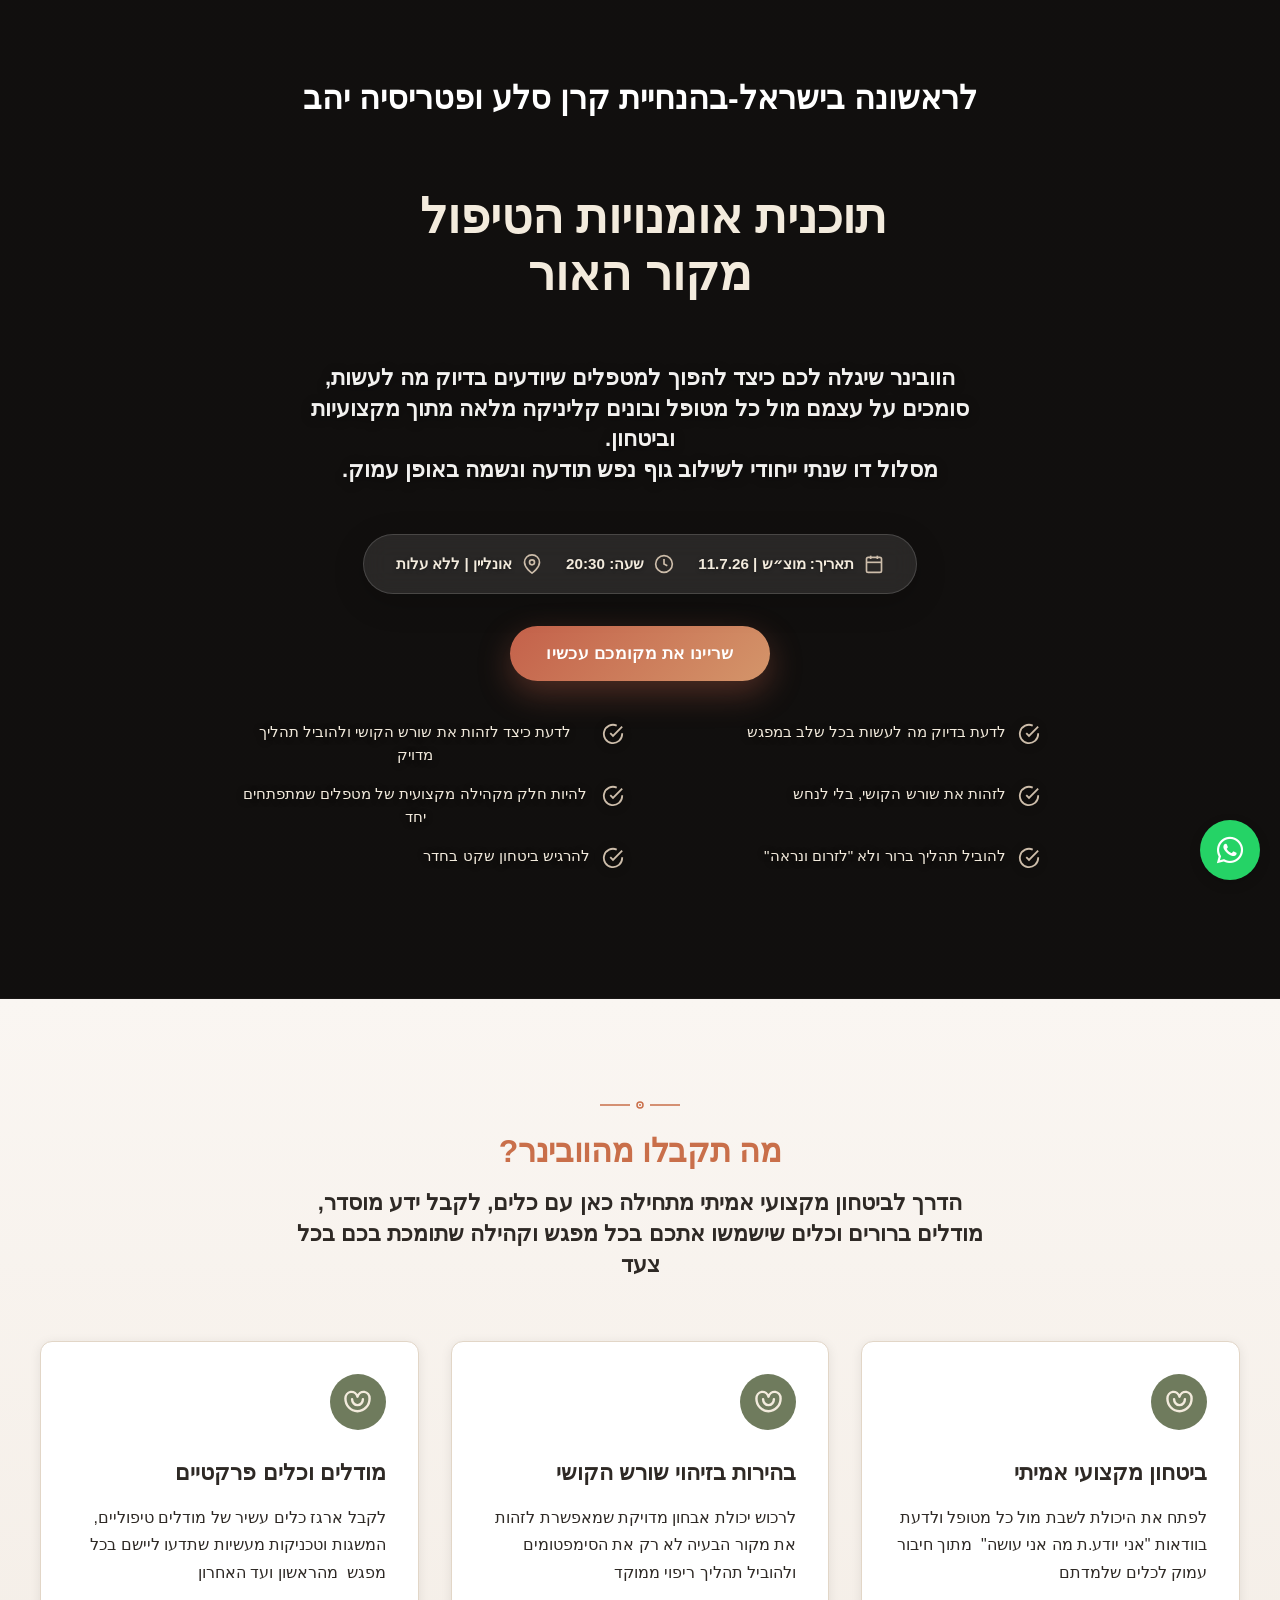
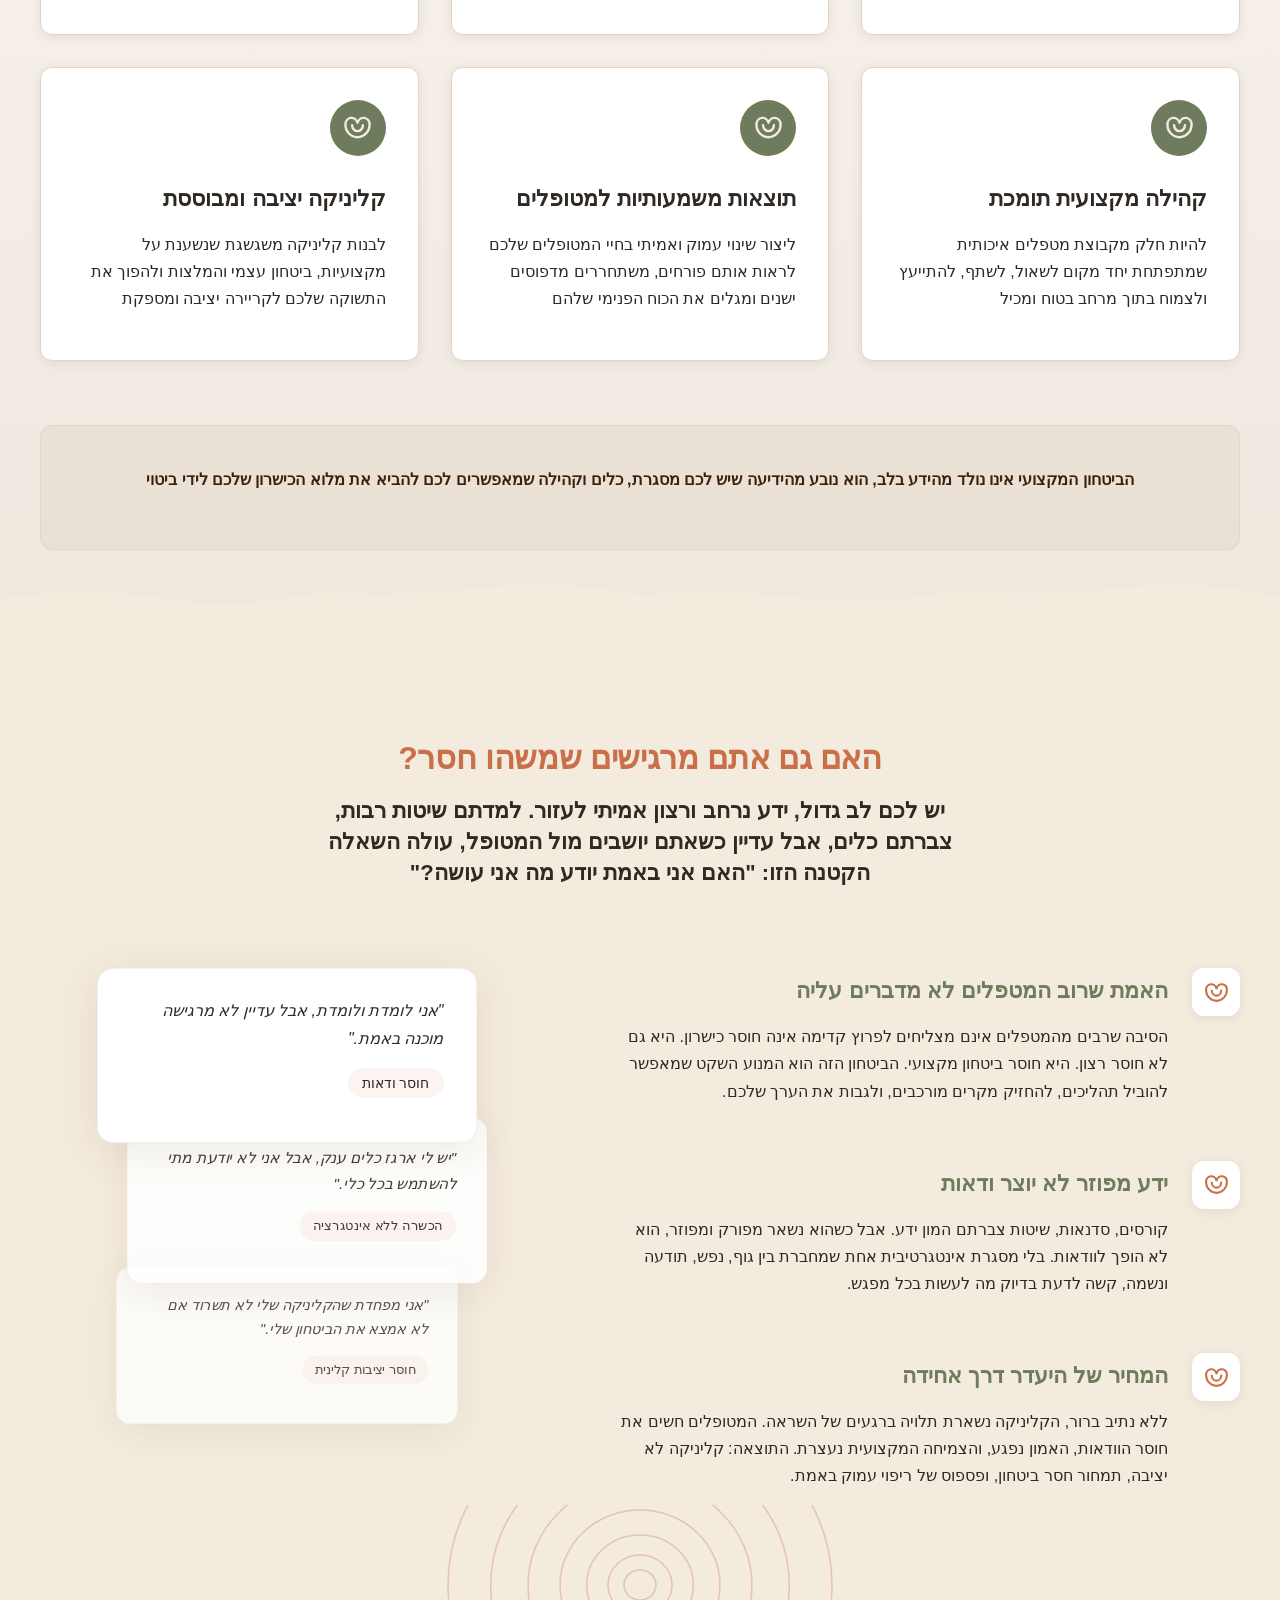
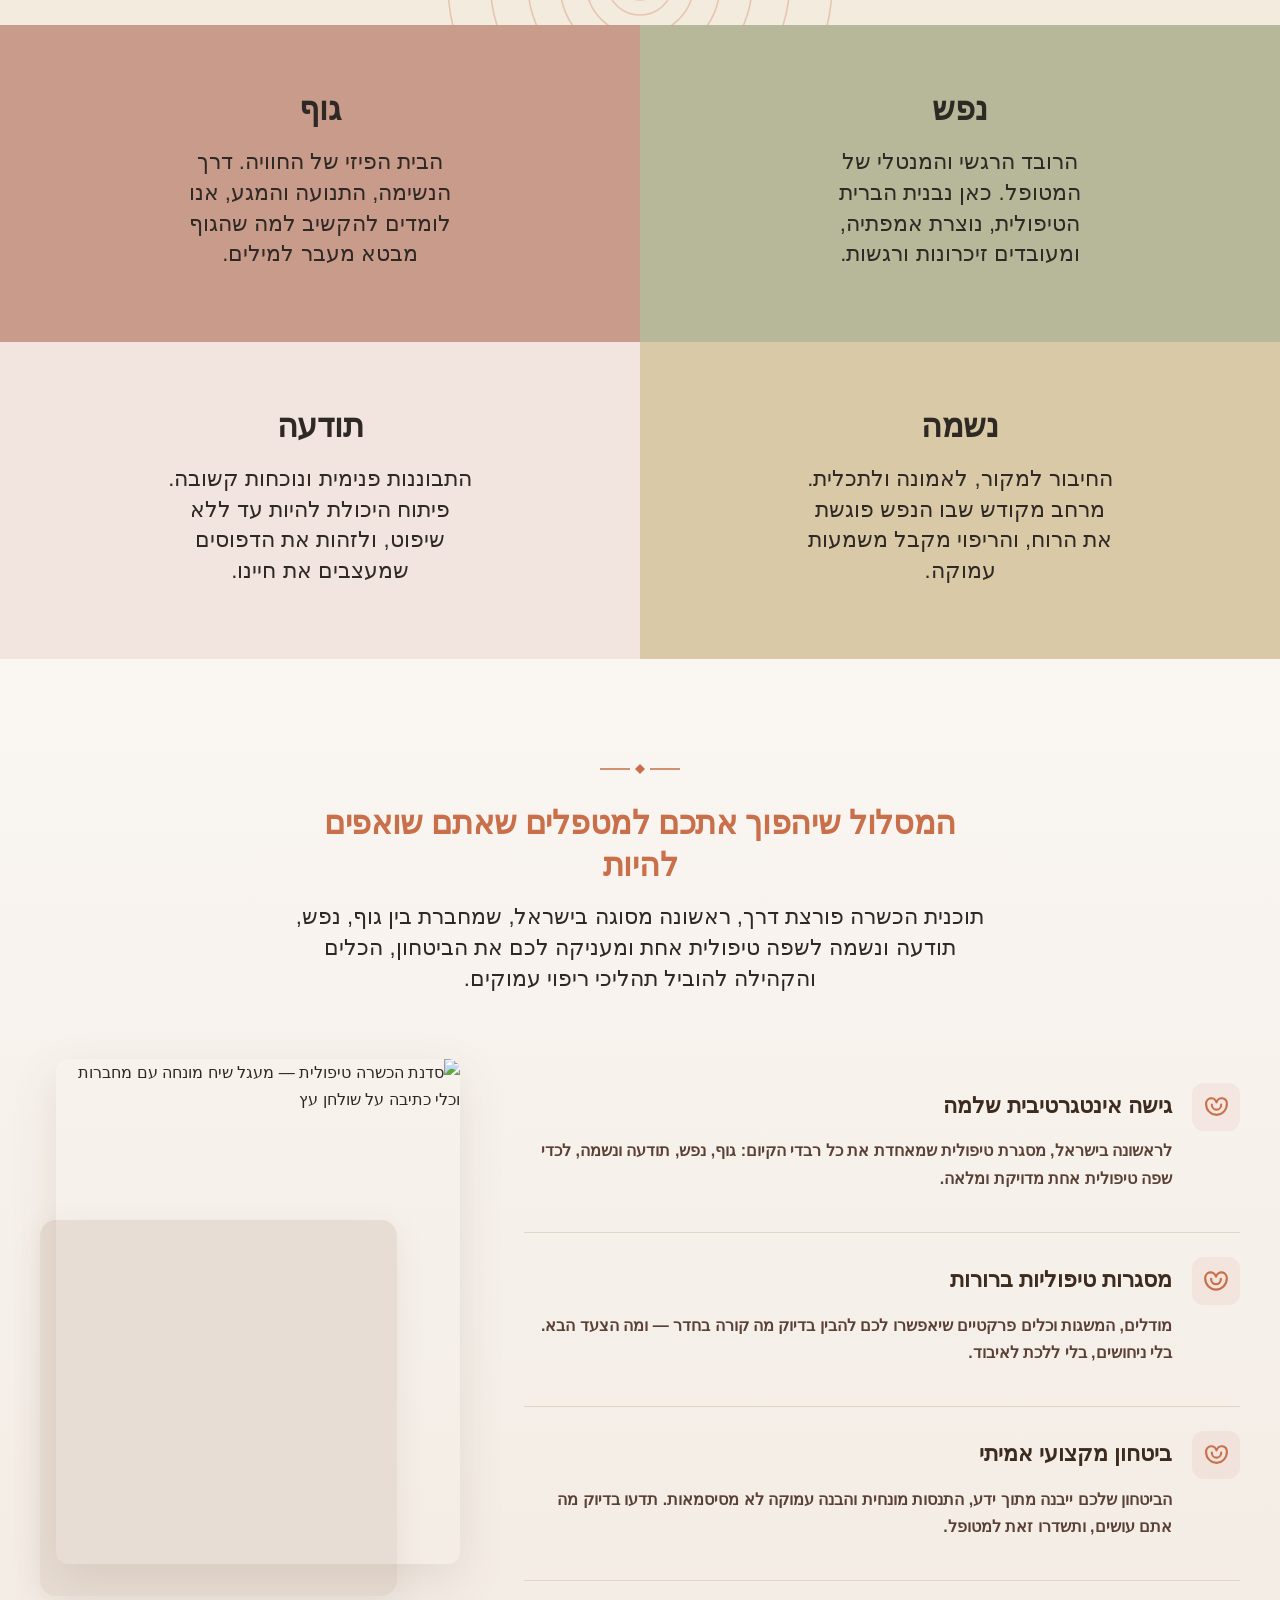
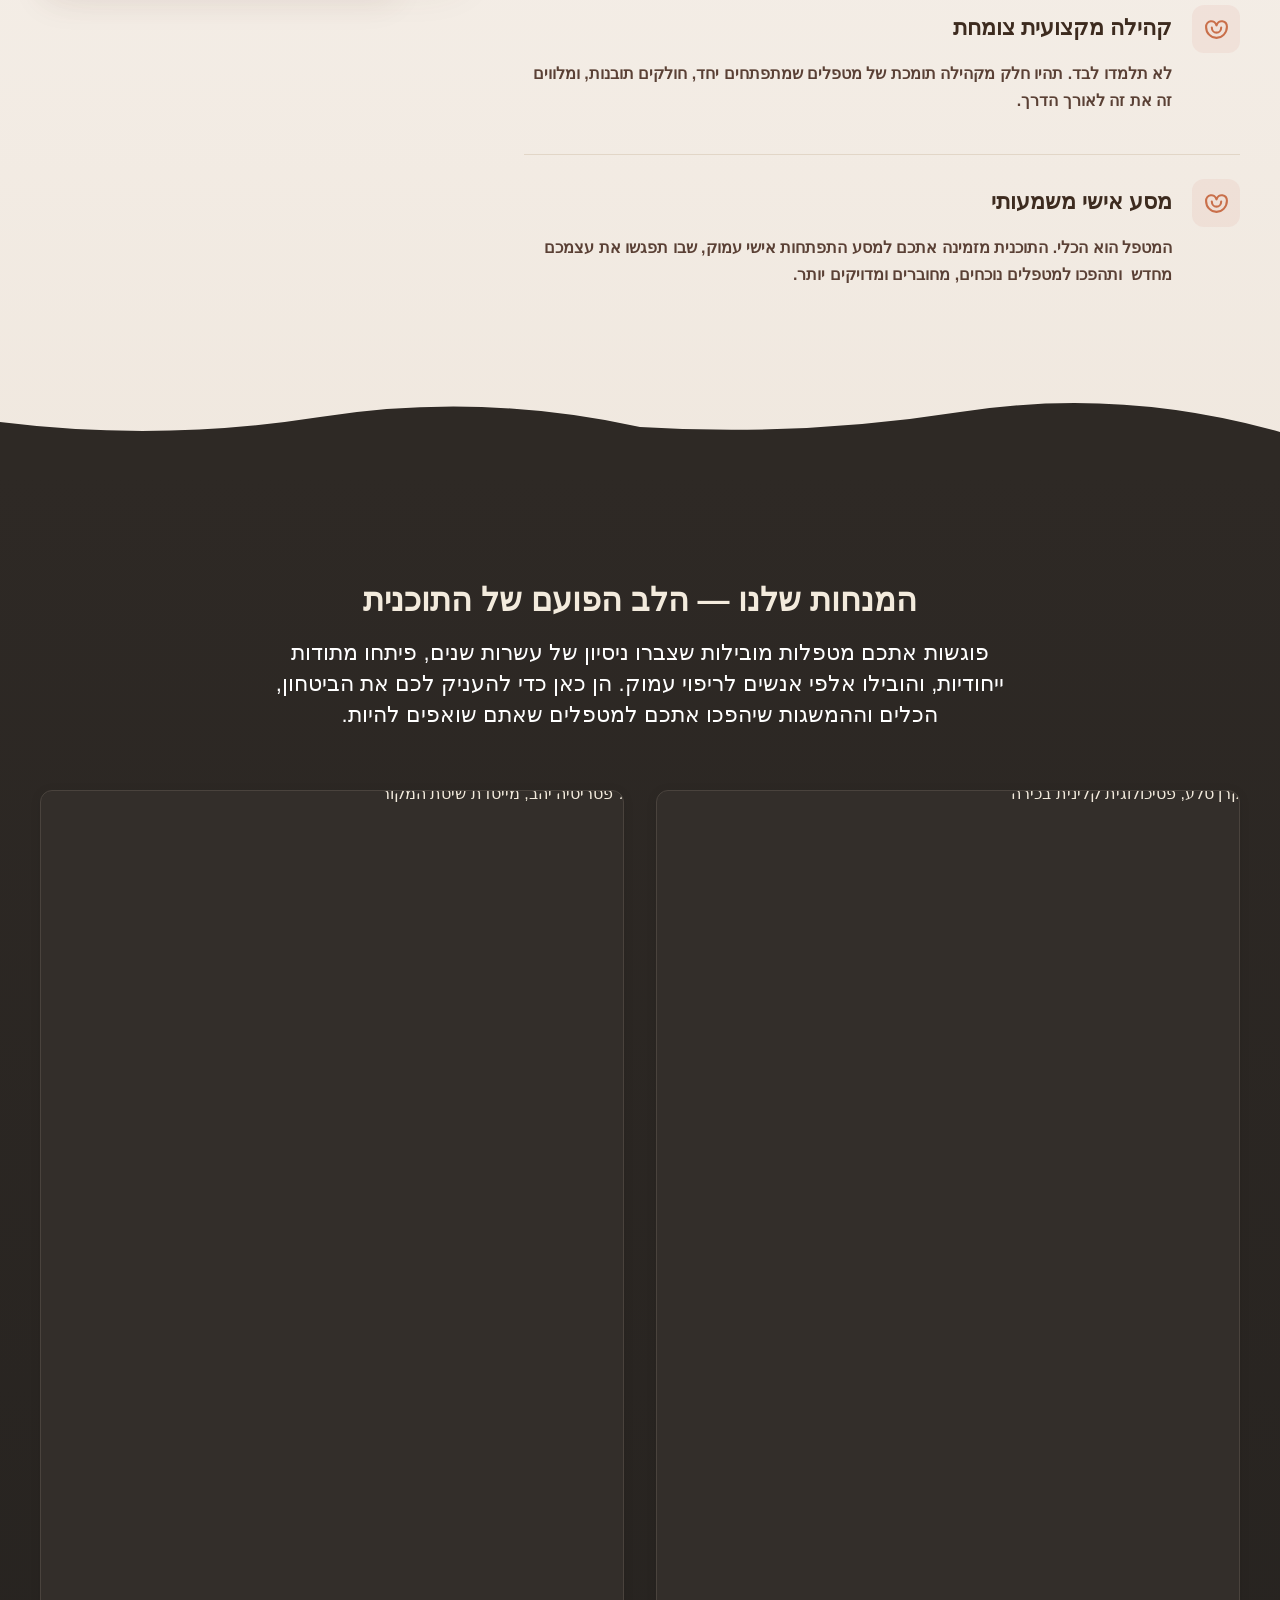
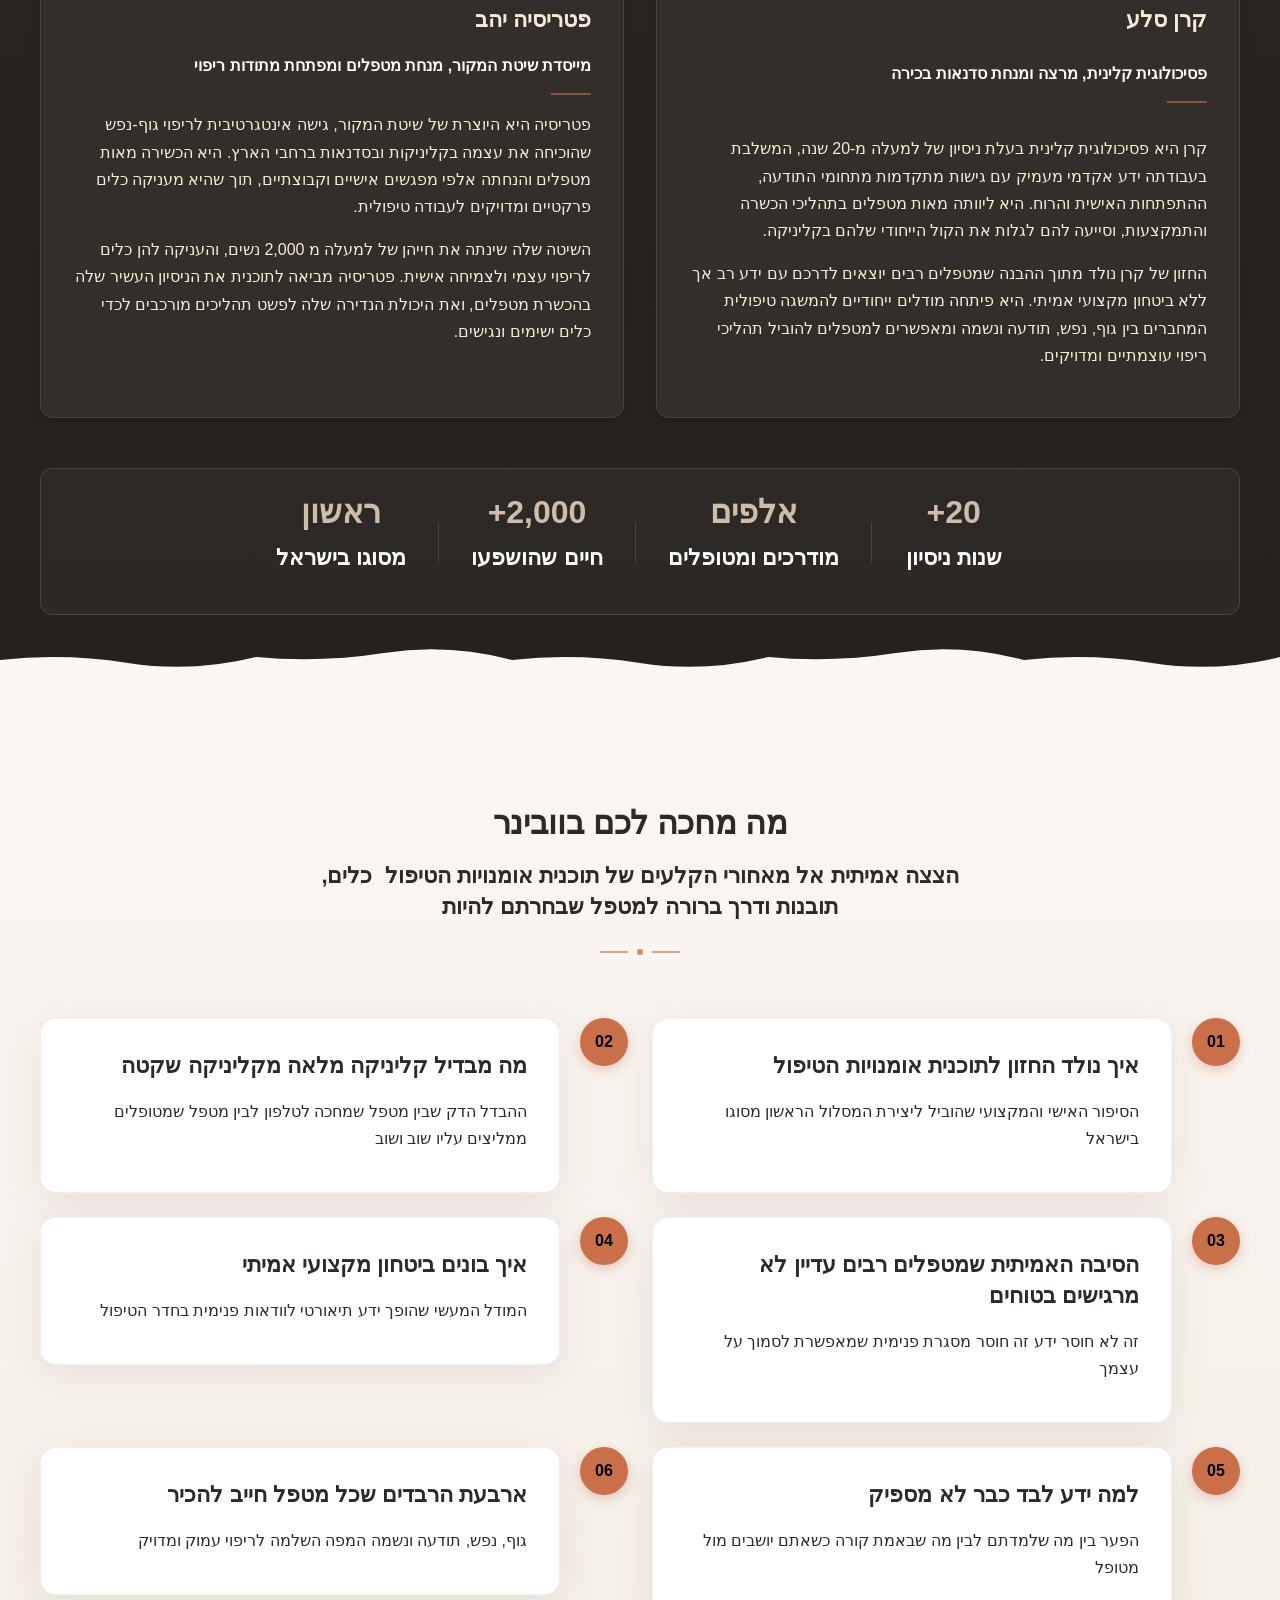
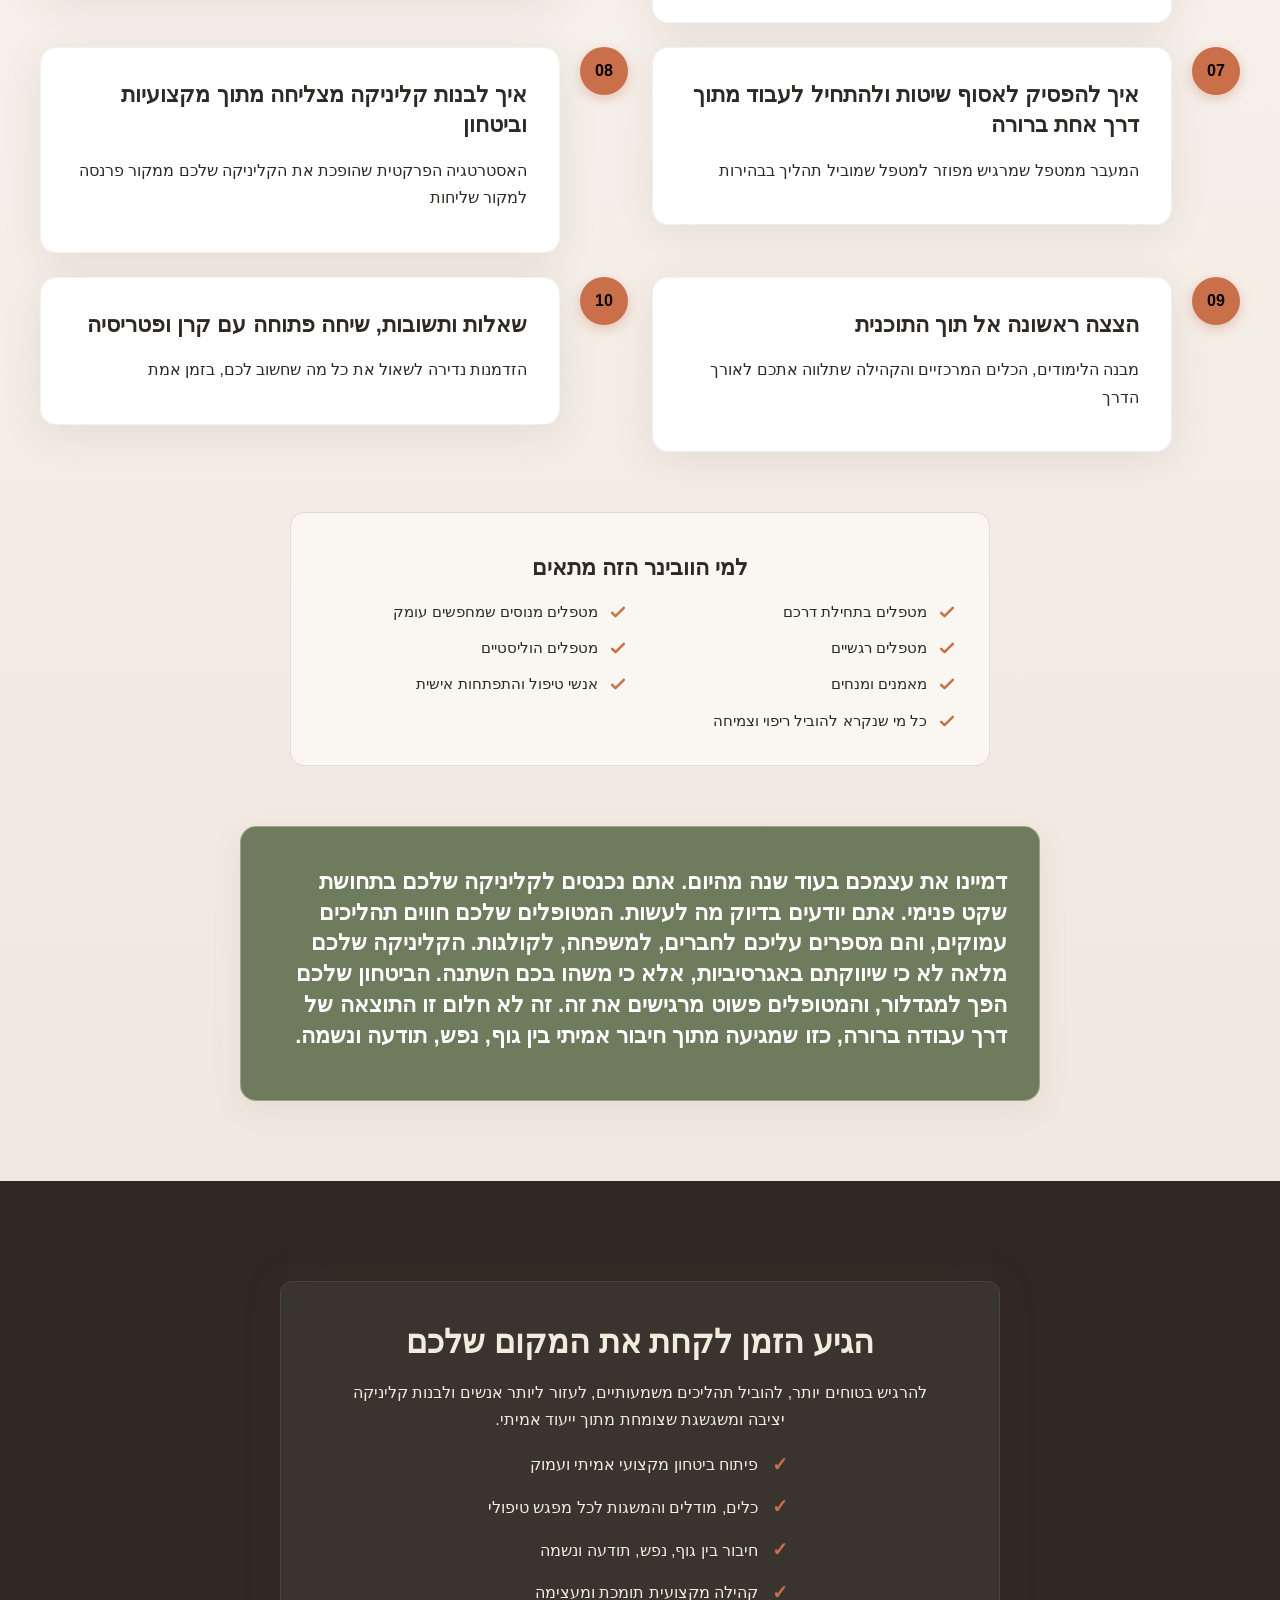
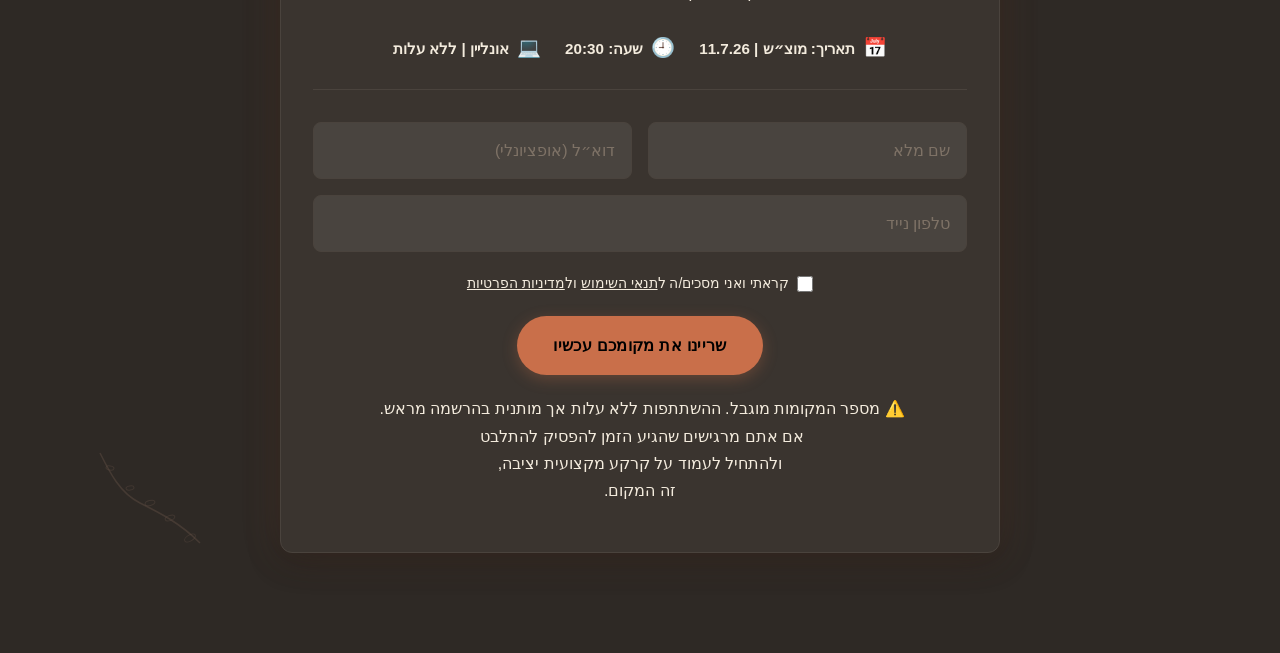
==== public/index.html @ 9fe659db "Incremental sync: 1 page(s) — update_text" ====
<!doctype html><html dir="rtl" lang="he"><head><meta charset="UTF-8"><meta content="width=device-width,initial-scale=1" name="viewport"><meta content="index, follow" name="robots"><title>גלו את המטפל הבטוח שבכם — התוכנית לאומנויות הטיפול</title><meta content="וובינר חינמי למטפלים רגשיים שמוכנים לצמוח. בואו לגלות איך לפתח ביטחון מקצועי עמוק דרך הכשרה אינטגרטיבית גוף נפש נשמה. המקום שלכם למסע ריפוי מעצים מתחיל כאן!" name="description"><meta content="וובינר חינמי למטפלים רגשיים, פיתוח ביטחון מקצועי למטפלים, הכשרה אינטגרטיבית גוף נפש נשמה, הכשרה למטפלים הוליסטיים אונליין, אומנויות הטיפול ישראל" name="keywords"><link href="/assets/favicon.ico" rel="icon" type="image/x-icon"><link href="/assets/favicon-16x16.png" rel="icon" type="image/png" sizes="16x16"><link href="/assets/favicon-32x32.png" rel="icon" type="image/png" sizes="32x32"><link href="/assets/favicon-48x48.png" rel="icon" type="image/png" sizes="48x48"><link href="/assets/favicon-192x192.png" rel="icon" type="image/png" sizes="192x192"><link href="/assets/favicon-512x512.png" rel="icon" type="image/png" sizes="512x512"><link href="/assets/apple-touch-icon.png" rel="apple-touch-icon"><script>!function(){"use strict";var t="021707af-fbc0-415c-9145-1ef08efc628b",e="https://api.zappy5.com/api/analytics/track",a=18e5,n=2592e6,o=!0,i=!0,r=!0;var s=function(){var e="zappy_visitor_"+t,a=null;try{if(a=localStorage.getItem(e)){var o=JSON.parse(a),i=Date.now();if(i-o.created<n)return o.lastSeen=i,localStorage.setItem(e,JSON.stringify(o)),o.id}}catch(t){console.warn("Zappy Analytics: LocalStorage not available")}var r="zv_"+Date.now()+"_"+Math.random().toString(36).substr(2,9);try{localStorage.setItem(e,JSON.stringify({id:r,created:Date.now(),lastSeen:Date.now()}))}catch(t){}return r}(),c=function(){var e="zappy_session_"+t,n=null;try{if(n=sessionStorage.getItem(e)){var o=JSON.parse(n),i=Date.now();if(i-o.timestamp<a)return o.timestamp=i,sessionStorage.setItem(e,JSON.stringify(o)),o.id}}catch(t){console.warn("Zappy Analytics: SessionStorage not available")}var r="zs_"+Date.now()+"_"+Math.random().toString(36).substr(2,9);try{sessionStorage.setItem(e,JSON.stringify({id:r,timestamp:Date.now()}))}catch(t){}return r}();function l(a,n){n=n||{};var o={website_id:t,event_type:a,page_path:window.location.pathname,referrer:document.referrer||"direct",visitor_id:s,session_id:c,metadata:n};if(navigator.sendBeacon){var i=new Blob([JSON.stringify(o)],{type:"application/json"});navigator.sendBeacon(e,i)}else fetch(e,{method:"POST",headers:{"Content-Type":"application/json"},body:JSON.stringify(o),keepalive:!0}).catch(function(t){console.warn("Zappy Analytics: Failed to track event",t)})}o&&l("pageview",{title:document.title,url:window.location.href}),i&&document.addEventListener("click",function(t){var e=t.target;if("BUTTON"===e.tagName||e.closest("button")){var a="BUTTON"===e.tagName?e:e.closest("button");l("click",{element:"button",text:a.textContent.trim().substring(0,100),id:a.id||null,class:a.className||null})}else if("A"===e.tagName||e.closest("a")){var n="A"===e.tagName?e:e.closest("a");l("navigation",{element:"link",text:n.textContent.trim().substring(0,100),href:n.href,external:n.hostname!==window.location.hostname})}},!0),r&&document.addEventListener("submit",function(t){var e=t.target;l("form_submit",{form_id:e.id||null,form_name:e.name||null,form_action:e.action||null,form_method:e.method||"GET"})},!0);var m=Date.now();window.addEventListener("beforeunload",function(){l("page_unload",{time_on_page:Math.floor((Date.now()-m)/1e3),page_path:window.location.pathname})}),window.zappyAnalytics={track:l,getVisitorId:function(){return s},getSessionId:function(){return c}}}()</script><meta content="גלו את המטפל הבטוח שבכם — התוכנית לאומנויות הטיפול" property="og:title"><meta content="וובינר חינמי למטפלים רגשיים שמוכנים לצמוח. בואו לגלות איך לפתח ביטחון מקצועי עמוק דרך הכשרה אינטגרטיבית גוף נפש נשמה. המקום שלכם למסע ריפוי מעצים מתחיל כאן!" property="og:description"><meta content="summary_large_image" name="twitter:card"><meta content="גלו את המטפל הבטוח שבכם — התוכנית לאומנויות הטיפול" name="twitter:title"><meta content="וובינר חינמי למטפלים רגשיים שמוכנים לצמוח. בואו לגלות איך לפתח ביטחון מקצועי עמוק דרך הכשרה אינטגרטיבית גוף נפש נשמה. המקום שלכם למסע ריפוי מעצים מתחיל כאן!" name="twitter:description"><script type="application/ld+json">{"@context":"https://schema.org","@graph":[{"@type":"Organization","@id":"https://webinar.kerensela.com#organization","name":"התוכנית לאומנויות הטיפול","url":"https://webinar.kerensela.com","description":"A pioneering Israeli training program called 'The Arts of Therapy' led by clinical psychologist Keren Sela and Patricia Yahav, founder of the Source Method. The program targets therapists who feel knowledgeable but lack professional confidence and a unified framework. It offers an integrative holistic approach connecting body, mind, consciousness, and soul, positioning itself as the first of its kind in Israel. The brand voice is warm, empowering, and deeply spiritual yet professional — combining psychological credibility with personal growth and healing energy. The webinar page serves as the top-of-funnel entry point to a paid certification program.","contactPoint":[{"@type":"ContactPoint","contactType":"customer service","email":"keren@kerensela.co.il","telephone":"0544911119"}]},{"@type":"WebSite","@id":"https://webinar.kerensela.com#website","url":"https://webinar.kerensela.com","name":"התוכנית לאומנויות הטיפול","publisher":{"@id":"https://webinar.kerensela.com#organization"}},{"@type":"ContactPage","@id":"https://webinar.kerensela.com#contactpage","url":"https://webinar.kerensela.com","name":"גלו את המטפל הבטוח שבכם — התוכנית לאומנויות הטיפול","mainEntity":{"@id":"https://webinar.kerensela.com#organization"},"potentialAction":{"@type":"CommunicateAction","target":{"@type":"EntryPoint","urlTemplate":"https://webinar.kerensela.com/api/email/contact-form","actionPlatform":["http/method=POST"],"contentType":"application/json"},"instrument":[{"@type":"PropertyValue","name":"fullName","propertyID":"text","valueRequired":true,"description":"שם מלא"},{"@type":"PropertyValue","name":"email","propertyID":"email","valueRequired":false,"description":"דוא״ל (אופציונלי)"},{"@type":"PropertyValue","name":"phone","propertyID":"tel","valueRequired":true,"description":"טלפון נייד"},{"@type":"PropertyValue","name":"privacy_consent","propertyID":"checkbox","valueRequired":true}]}}]}</script><meta content="website" property="og:type"><meta content="he_IL" property="og:locale"><link href="https://cdnjs.cloudflare.com/ajax/libs/font-awesome/6.4.0/css/all.min.css" rel="stylesheet"><style>.skip-link{position:absolute;top:0;left:0;transform:translateY(-200%);padding:12px 18px;background:var(--bg-dark,#1a1a1a);color:var(--text-light,#fff);font-weight:600;border-radius:0 0 8px 0;z-index:10000}.skip-link:focus{transform:none;outline:2px solid var(--ring,#fff);outline-offset:2px}:focus-visible{outline:2px solid var(--ring,currentColor);outline-offset:3px}</style><link href="/assets/favicon.ico" rel="icon" type="image/x-icon"><link href="/assets/favicon-16x16.png" rel="icon" type="image/png" sizes="16x16"><link href="/assets/favicon-32x32.png" rel="icon" type="image/png" sizes="32x32"><link href="/assets/favicon-48x48.png" rel="icon" type="image/png" sizes="48x48"><link href="/assets/favicon-192x192.png" rel="icon" type="image/png" sizes="192x192"><link href="/assets/favicon-512x512.png" rel="icon" type="image/png" sizes="512x512"><link href="/assets/apple-touch-icon.png" rel="apple-touch-icon"><link href="https://cdn.jsdelivr.net/npm/vanilla-cookieconsent@3/dist/cookieconsent.css" rel="stylesheet"><script src="https://cdn.jsdelivr.net/npm/vanilla-cookieconsent@3/dist/cookieconsent.umd.js"></script><script src="https://cdn.jsdelivr.net/gh/mickidum/acc_toolbar/acctoolbar/acctoolbar.min.js"></script><style data-zappy-section-v2-css="true">.index-agenda-section{background:linear-gradient(180deg,#faf6f2 0,#f0e8df 100%);color:var(--text-dark);padding:100px 20px 80px;position:relative;overflow:hidden;direction:rtl}.index-agenda-section__container{max-width:1200px;margin:0 auto;position:relative;z-index:2}.index-agenda-section__header{text-align:center;margin-bottom:60px}.index-agenda-section__title{font-family:'Cormorant Garamond','Playfair Display',serif;font-size:2rem;font-weight:700;letter-spacing:-.01em;line-height:1.2;color:var(--text-dark);margin-bottom:16px}.index-agenda-section__subtitle{font-family:Assistant,Inter,sans-serif;font-size:1.05rem;line-height:1.8;color:var(--text-muted);max-width:650px;margin-inline:auto;text-align:center}.index-agenda-section__flourish{margin-top:24px;display:flex;justify-content:center}.index-agenda-section__flourish svg{width:80px;height:auto;opacity:.8}.index-agenda-section__timeline{display:grid;grid-template-columns:1fr;gap:24px;margin-bottom:60px}.index-agenda-section__item{display:flex;align-items:flex-start;gap:20px;position:relative}.index-agenda-section__item-marker{flex-shrink:0;width:48px;height:48px;border-radius:50%;background:var(--primary);color:#fff;display:flex;align-items:center;justify-content:center;box-shadow:0 4px 12px rgba(196,97,74,.3);position:relative;z-index:2}.index-agenda-section__item-number{font-family:Assistant,Inter,sans-serif;font-size:1rem;font-weight:700;line-height:1}.index-agenda-section__item-content{flex:1;background:#fff;border-radius:16px;box-shadow:0 8px 40px rgba(100,70,50,.1);padding:1.5rem 2rem;border:1px solid rgba(139,111,94,.1);transition:transform .2s ease,box-shadow .2s ease}.index-agenda-section__item-content:hover{transform:translateY(-2px);box-shadow:0 16px 48px rgba(100,70,50,.12)}.index-agenda-section__item-title{font-family:'Cormorant Garamond','Playfair Display',serif;font-size:1.4rem;font-weight:600;line-height:1.35;color:var(--text-dark);margin-bottom:8px;text-align:right}.index-agenda-section__item-text{font-family:Assistant,Inter,sans-serif;font-size:.95rem;font-weight:400;line-height:1.75;color:var(--text-muted);text-align:right;margin:0}.index-agenda-section__audience{margin-bottom:60px}.index-agenda-section__audience-card{background:#faf6f2;border:1px solid rgba(139,111,94,.2);border-radius:14px;padding:2rem;max-width:700px;margin:0 auto}.index-agenda-section__audience-title{font-family:'Cormorant Garamond','Playfair Display',serif;font-size:1.4rem;font-weight:600;line-height:1.35;color:var(--text-dark);margin-bottom:24px;text-align:center}.index-agenda-section__audience-list{list-style:none;padding:0;margin:0;display:grid;grid-template-columns:repeat(auto-fit,minmax(200px,1fr));gap:12px 24px}.index-agenda-section__audience-item{display:flex;align-items:center;gap:10px;font-family:Assistant,Inter,sans-serif;font-size:.95rem;line-height:1.6;color:var(--text-dark);text-align:right}.index-agenda-section__check-icon{width:20px;height:20px;flex-shrink:0;color:var(--primary)}.index-agenda-section__vision{max-width:800px;margin:0 auto;padding:2rem;background:rgba(255,255,255,.6);backdrop-filter:blur(4px);border-radius:16px;border:1px solid rgba(255,255,255,.8);box-shadow:0 8px 32px rgba(100,70,50,.08)}.index-agenda-section__vision-text{font-family:Assistant,Inter,sans-serif;font-size:.95rem;font-weight:400;line-height:1.75;color:var(--text-dark);text-align:right;margin:0;font-style:italic}.index-agenda-section__botanical{position:absolute;bottom:20px;left:20px;width:180px;height:auto;pointer-events:none;z-index:1;opacity:.6}.index-agenda-section__botanical svg{width:100%;height:auto}@media (max-width:768px){.index-agenda-section{padding:80px 16px 60px}.index-agenda-section__header{margin-bottom:40px}.index-agenda-section__title{font-size:1.75rem}.index-agenda-section__subtitle{font-size:1rem}.index-agenda-section__timeline{gap:16px}.index-agenda-section__item{gap:12px}.index-agenda-section__item-marker{width:40px;height:40px}.index-agenda-section__item-number{font-size:.9rem}.index-agenda-section__item-content{padding:1.25rem}.index-agenda-section__item-title{font-size:1.2rem}.index-agenda-section__audience-list{grid-template-columns:1fr}.index-agenda-section__audience-card{padding:1.5rem}.index-agenda-section__vision{padding:1.5rem}.index-agenda-section__botanical{width:120px;bottom:10px;left:10px;opacity:.4}}@media (min-width:769px){.index-agenda-section__timeline{grid-template-columns:1fr 1fr}}</style><style data-zappy-section-v2-css="true">.home-layout-section{direction:rtl;text-align:right;background:var(--bg-light);color:var(--text-dark);padding:0;margin:0;overflow:hidden}.home-layout-section__grid{display:grid;grid-template-columns:1fr 1fr;grid-template-rows:1fr 1fr;min-height:600px;width:100%;max-width:100%}.home-layout-section__panel{position:relative;display:flex;align-items:center;justify-content:center;padding:2rem;overflow:hidden;transition:all .3s ease;cursor:default}.home-layout-section__panel-content{position:relative;z-index:2;text-align:center;max-width:360px;padding:1.5rem}.home-layout-section__panel-title{font-family:'Cormorant Garamond','Playfair Display',serif;font-size:3rem;font-weight:700;margin:0 0 1rem 0;line-height:1.2;letter-spacing:-.01em;color:var(--text-dark)}.home-layout-section__panel-desc{font-family:Assistant,Inter,sans-serif;font-size:1rem;font-weight:400;line-height:1.7;margin:0;color:var(--text-dark);opacity:.85}.home-layout-section__panel--nefesh{background-color:#b7b89a}.home-layout-section__panel--guf{background-color:#c89b8b}.home-layout-section__panel--neshamah{background-color:#d9c9a6}.home-layout-section__panel--todaah{background-color:#9da7b5}.home-layout-section__panel:hover{filter:brightness(1.03);box-shadow:inset 0 0 0 1px rgba(255,255,255,.2)}@media (max-width:768px){.home-layout-section__grid{grid-template-columns:1fr!important;grid-template-rows:auto;min-height:auto}.home-layout-section__panel{min-height:250px;padding:2rem 1.5rem}.home-layout-section__panel-title{font-size:2.5rem}.home-layout-section__panel-content{max-width:280px}}</style><style data-zappy-section-v2-css="true">.index-hero-section{position:relative;width:100%;min-height:100vh;display:flex;align-items:center;justify-content:center;background-color:var(--bg-dark);color:var(--text-light);overflow:hidden;direction:rtl;padding:120px 16px 80px}.index-hero-section .hero-bg-wrapper{position:absolute;inset:0;width:100%;height:100%;z-index:0}.index-hero-section .hero-bg-image{width:100%;height:100%;background-size:cover!important;background-position:center!important;min-height:100vh!important}.index-hero-section .hero-scrim{position:absolute;inset:0;width:100%;height:100%;z-index:1;pointer-events:none;background:linear-gradient(to bottom,rgba(46,41,37,.5) 0,rgba(46,41,37,.75) 50%,rgba(46,41,37,.9) 100%)}.index-hero-section .hero-mandala{position:absolute;top:40px;inset-inline-start:40px;width:120px;height:120px;z-index:2;pointer-events:none;opacity:.7;color:var(--primary)}.index-hero-section .hero-content-container{position:relative;z-index:10;max-width:900px;width:100%;margin:0 auto;text-align:center;display:flex;flex-direction:column;align-items:center;gap:32px}.index-hero-section .hero-text-group{display:flex;flex-direction:column;align-items:center;gap:20px;width:100%}.index-hero-section .hero-label{font-size:.85rem;font-weight:500;letter-spacing:.08em;text-transform:uppercase;color:var(--accent);margin:0;text-shadow:0 2px 8px rgba(0,0,0,.4)}.index-hero-section .hero-headline{font-family:'Cormorant Garamond','Playfair Display',serif;font-size:3.2rem;font-weight:700;letter-spacing:-.01em;line-height:1.15;color:var(--text-light);margin:0;max-width:none!important}.index-hero-section .hero-subtitle{font-size:1.4rem;font-weight:400;line-height:1.45;color:var(--text-light);margin:0;text-shadow:0 2px 12px rgba(0,0,0,.5);max-width:700px;opacity:.95}.index-hero-section .hero-event-details{display:flex;flex-wrap:wrap;justify-content:center;align-items:center;gap:24px;padding:16px 32px;background:rgba(255,255,255,.1);backdrop-filter:blur(12px);-webkit-backdrop-filter:blur(12px);border-radius:100px;border:1px solid rgba(255,255,255,.15);box-shadow:0 8px 32px rgba(0,0,0,.2)}.index-hero-section .event-item{display:flex;align-items:center;gap:10px;color:var(--text-light);font-size:.95rem;font-weight:500;text-shadow:0 1px 4px rgba(0,0,0,.4)}.index-hero-section .event-icon{width:20px;height:20px;flex-shrink:0;color:var(--accent)}.index-hero-section .hero-cta-group{display:flex;flex-wrap:wrap;justify-content:center;align-items:center;gap:16px;width:100%}.index-hero-section .btn-primary-hero{display:inline-block;background:linear-gradient(135deg,#c4614a 0,#d4956a 100%);color:#fff;padding:16px 36px;border-radius:100px;border:none;font-weight:600;font-size:1.05rem;letter-spacing:.02em;cursor:pointer;text-decoration:none;box-shadow:0 12px 32px rgba(196,97,74,.35);transition:all .35s cubic-bezier(.4, 0, .2, 1);text-shadow:none}.index-hero-section .btn-primary-hero:hover{transform:translateY(-3px);box-shadow:0 16px 40px rgba(196,97,74,.5)}.index-hero-section .btn-ghost-hero{display:inline-block;background:0 0;color:var(--text-light);border:1.5px solid rgba(255,255,255,.4);padding:14px 32px;border-radius:100px;font-weight:500;font-size:.95rem;text-decoration:none;backdrop-filter:blur(4px);transition:all .35s cubic-bezier(.4, 0, .2, 1);text-shadow:0 1px 4px rgba(0,0,0,.4)}.index-hero-section .btn-ghost-hero:hover{background:rgba(255,255,255,.15);border-color:var(--accent);color:var(--accent);transform:translateY(-2px)}.index-hero-section .hero-benefits-list{list-style:none;padding:0;margin:8px 0 0;display:grid;grid-template-columns:repeat(2,1fr);gap:16px 32px;width:100%;max-width:800px;text-align:start}.index-hero-section .hero-benefits-list li{display:flex;align-items:flex-start;gap:12px;color:var(--text-light);font-size:.95rem;font-weight:400;line-height:1.5;text-shadow:0 1px 6px rgba(0,0,0,.5)}.index-hero-section .benefit-icon{width:22px;height:22px;flex-shrink:0;margin-top:2px;color:var(--accent);filter:drop-shadow(0 1px 4px rgba(0,0,0,.4))}@media (max-width:768px){.index-hero-section{padding:140px 16px 60px}.index-hero-section .hero-content-container{gap:28px}.index-hero-section .hero-headline{font-size:2.2rem;line-height:1.2}.index-hero-section .hero-subtitle{font-size:1.1rem;line-height:1.5}.index-hero-section .hero-event-details{flex-direction:column;gap:12px;padding:16px 24px;border-radius:24px;width:100%;max-width:320px}.index-hero-section .hero-cta-group{flex-direction:column;width:100%;max-width:320px}.index-hero-section .btn-ghost-hero,.index-hero-section .btn-primary-hero{width:100%;text-align:center;padding:14px 24px;font-size:.95rem}.index-hero-section .hero-benefits-list{grid-template-columns:1fr!important;gap:12px;max-width:100%}.index-hero-section .hero-mandala{top:20px;inset-inline-start:20px;width:80px;height:80px;opacity:.5}}.hero .hero-title,.hero h1,.hero-section h1,.hero-title,[class*=hero-] h1,[class~=hero] h1{font-size:48px!important;line-height:1.2!important}@media (max-width:1024px){.hero .hero-title,.hero h1,.hero-section h1,.hero-title,[class*=hero-] h1,[class~=hero] h1{font-size:36px!important}}@media (max-width:768px){.hero .hero-title,.hero h1,.hero-section h1,.hero-title,[class*=hero-] h1,[class~=hero] h1{font-size:28px!important}}</style><link href="/styles.css" rel="stylesheet"><script>window.ZAPPY_WEBSITE_ID="021707af-fbc0-415c-9145-1ef08efc628b",window.ZAPPY_API_BASE="https://api.zappy5.com"</script><style id="zappy-dropdown-submenu-styles">#navMenu li:has(.sub-menu),.nav-menu li:has(.sub-menu),.navbar li:has(.sub-menu),nav li:has(.sub-menu){position:relative}#navMenu .sub-menu,.nav-menu .sub-menu,.navbar .sub-menu,nav .sub-menu{display:block!important;position:absolute!important;top:100%;left:0;min-width:220px;background:#fff;border-radius:8px;box-shadow:0 8px 25px rgba(0,0,0,.15);padding:8px 0;opacity:0;visibility:hidden;transform:translateY(10px);transition:all .3s ease;z-index:1000;list-style:none;pointer-events:none}#navMenu li:hover>.sub-menu,.nav-menu li:hover>.sub-menu,.navbar li:hover>.sub-menu,nav li:hover>.sub-menu{opacity:1!important;visibility:visible!important;transform:translateY(0)!important;pointer-events:auto!important}.sub-menu li{list-style:none;margin:0;padding:0}.sub-menu a{display:block!important;padding:10px 16px!important;color:var(--text-dark,#333)!important;font-weight:500;text-decoration:none;white-space:nowrap;transition:background-color .2s}.sub-menu .zappy-nav-child>a{padding-left:28px!important;font-size:.9em!important;opacity:.85!important}[dir=rtl] .sub-menu .zappy-nav-child>a,html[lang=ar] .sub-menu .zappy-nav-child>a,html[lang=he] .sub-menu .zappy-nav-child>a{padding-left:10px!important;padding-right:28px!important}.sub-menu .zappy-nav-parent>a{font-weight:600!important}.sub-menu a:hover{background-color:#f5f5f5}[dir=rtl] .nav-menu .sub-menu,[dir=rtl] .navbar .sub-menu,[dir=rtl] nav .sub-menu,html[lang=ar] .nav-menu .sub-menu,html[lang=ar] .navbar .sub-menu,html[lang=ar] nav .sub-menu,html[lang=he] .nav-menu .sub-menu,html[lang=he] .navbar .sub-menu,html[lang=he] nav .sub-menu{left:auto!important;right:0!important}.sub-menu:empty,.sub-menu:not(:has(li)):not(:has(> a)),.sub-menu:not(:has(li:not(.zappy-hidden-menu-item))):not(:has(> a)){display:none!important;opacity:0!important;visibility:hidden!important;pointer-events:none!important}li:has(.menu-group-title):hover>.sub-menu{opacity:1!important;visibility:visible!important;transform:translateY(0)!important;pointer-events:auto!important}#navMenu>li>.menu-group-title,.nav-menu>li>.menu-group-title{display:inline-block;padding:.5rem 1rem;cursor:default;user-select:none}@media (max-width:768px){#navMenu .sub-menu,.nav-menu .sub-menu,.navbar .sub-menu,nav .sub-menu{position:static!important;transform:none!important;box-shadow:none!important;background:0 0!important;max-height:0;overflow:hidden;opacity:0;visibility:hidden;transition:max-height .3s ease,opacity .3s ease;padding:0!important;border-radius:0!important}#navMenu .sub-menu.mobile-expanded,.nav-menu .sub-menu.mobile-expanded,.navbar .sub-menu.mobile-expanded{max-height:none!important;overflow-y:visible!important;opacity:1!important;visibility:visible!important;padding:8px 0 8px 16px!important}[dir=rtl] .sub-menu.mobile-expanded,html[lang=he] .sub-menu.mobile-expanded{padding:8px 16px 8px 0!important}#navMenu li:hover>.sub-menu,.nav-menu li:hover>.sub-menu,.navbar li:hover>.sub-menu,nav li:hover>.sub-menu{opacity:0;visibility:hidden;pointer-events:none}#navMenu li>.sub-menu.mobile-expanded,.nav-menu li>.sub-menu.mobile-expanded,.navbar li>.sub-menu.mobile-expanded,nav li>.sub-menu.mobile-expanded{opacity:1!important;visibility:visible!important;pointer-events:auto!important}#navMenu li:has(.sub-menu),.nav-menu li:has(.sub-menu),.navbar li:has(.sub-menu),nav li:has(.sub-menu){display:flex!important;flex-wrap:wrap!important;align-items:center!important;position:relative!important;min-height:44px!important}#navMenu li:has(.sub-menu)>a,.nav-menu li:has(.sub-menu)>a,.navbar li:has(.sub-menu)>a,nav li:has(.sub-menu)>a{flex:1!important;min-width:0!important}#navMenu li:has(.sub-menu)>.menu-group-title,.nav-menu li:has(.sub-menu)>.menu-group-title,.navbar li:has(.sub-menu)>.menu-group-title,nav li:has(.sub-menu)>.menu-group-title{flex:1!important;min-width:0!important;padding:0!important;line-height:inherit!important}#navMenu li:has(.sub-menu)>.sub-menu,.nav-menu li:has(.sub-menu)>.sub-menu,.navbar li:has(.sub-menu)>.sub-menu,nav li:has(.sub-menu)>.sub-menu{flex-basis:100%!important;width:100%!important}#navMenu li:has(.sub-menu)>a [class*=arrow],#navMenu li:has(.sub-menu)>a [class*=chevron],.nav-menu li:has(.sub-menu)>a .fa-angle-down,.nav-menu li:has(.sub-menu)>a .fa-chevron-down,.nav-menu li:has(.sub-menu)>a [class*=arrow],.nav-menu li:has(.sub-menu)>a [class*=chevron],nav li:has(.sub-menu)>a [class*=arrow],nav li:has(.sub-menu)>a [class*=chevron]{display:none!important;visibility:hidden!important}.mobile-submenu-toggle{display:flex!important;align-items:center!important;justify-content:center!important;width:44px!important;height:auto!important;background:0 0!important;border:none!important;cursor:pointer!important;color:var(--text-light)!important;position:static!important;flex-shrink:0!important;align-self:stretch!important;z-index:2!important;padding:0!important;margin:0!important}.mobile-submenu-toggle::after{content:''!important;width:0!important;height:0!important;border-left:6px solid transparent!important;border-right:6px solid transparent!important;border-top:7px solid currentColor!important;transition:transform .3s ease!important}.mobile-submenu-toggle.expanded::after{transform:rotate(180deg)!important}.sub-menu a{padding:10px 0!important;display:block!important;color:var(--text-light)!important;white-space:normal!important}.sub-menu .zappy-nav-child>a{padding-left:28px!important;font-size:.9em!important;opacity:.85!important}[dir=rtl] .sub-menu .zappy-nav-child>a,html[lang=ar] .sub-menu .zappy-nav-child>a,html[lang=he] .sub-menu .zappy-nav-child>a{padding-left:0!important;padding-right:28px!important}.sub-menu .zappy-nav-parent>a{font-weight:600!important}#navMenu.active,.nav-menu.active{max-width:100vw!important;overflow-x:hidden!important;box-sizing:border-box!important}.navbar .sub-menu li a,.zappy-products-dropdown .sub-menu a,nav.navbar .sub-menu li a{color:var(--text-light)!important}}@media (min-width:769px){.mobile-submenu-toggle{display:none!important}}</style><style id="zappy-widget-visibility">html[dir=rtl] .whatsapp-float{right:20px!important;left:auto!important}html:not([dir]) .whatsapp-float,html[dir=ltr] .whatsapp-float{left:20px!important;right:auto!important}html[dir=rtl] #mic-access-tool-general-button,html[dir=rtl] #mic-init-access-tool #mic-access-tool-general-button,html[dir=rtl] #mic-init-access-tool .mic-access-tool-general-button,html[dir=rtl] ._access-icon,html[dir=rtl] .mic-access-tool-general-button{left:20px!important;right:auto!important}html:not([dir]) #mic-access-tool-general-button,html:not([dir]) #mic-init-access-tool #mic-access-tool-general-button,html:not([dir]) #mic-init-access-tool .mic-access-tool-general-button,html:not([dir]) ._access-icon,html:not([dir]) .mic-access-tool-general-button,html[dir=ltr] #mic-access-tool-general-button,html[dir=ltr] #mic-init-access-tool #mic-access-tool-general-button,html[dir=ltr] #mic-init-access-tool .mic-access-tool-general-button,html[dir=ltr] ._access-icon,html[dir=ltr] .mic-access-tool-general-button{right:20px!important;left:auto!important}@media (max-width:768px){.whatsapp-float{display:flex!important}}@media (min-width:769px){.whatsapp-float{display:flex!important}}@media (max-width:768px){#mic-access-tool-general-button,#mic-init-access-tool #mic-access-tool-general-button,#mic-init-access-tool .mic-access-tool-general-button,._access-icon,.mic-access-tool-general-button{display:flex!important;visibility:visible!important;opacity:1!important;pointer-events:auto!important}#mic-access-tool-box.opened-mic-access-tool,#mic-init-access-tool #mic-access-tool-box.opened-mic-access-tool,.mic-access-tool-box.opened-mic-access-tool{visibility:visible!important;opacity:1!important;pointer-events:auto!important}}@media (min-width:769px){#mic-access-tool-general-button,#mic-init-access-tool #mic-access-tool-general-button,#mic-init-access-tool .mic-access-tool-general-button,._access-icon,.mic-access-tool-general-button{display:flex!important;visibility:visible!important;opacity:1!important;pointer-events:auto!important}#mic-access-tool-box.opened-mic-access-tool,#mic-init-access-tool #mic-access-tool-box.opened-mic-access-tool,.mic-access-tool-box.opened-mic-access-tool{visibility:visible!important;opacity:1!important;pointer-events:auto!important}}</style></head><body><a href="#main" class="skip-link">דלג לתוכן הראשי</a><script>window.addEventListener("load",function(){const e=document.querySelector(".navbar, nav, header");if(!e)return void console.log("[Navbar] Navbar element not found");let t=document.getElementById("mobileToggle")||document.querySelector(".mobile-toggle")||document.querySelector(".hamburger")||document.querySelector(".hamburger-menu")||document.querySelector(".menu-toggle")||document.querySelector(".burger-menu")||document.querySelector('[aria-label="Menu"]')||document.querySelector('[aria-label="תפריט"]');const n=document.querySelector(".phone-header-btn"),o=window.getComputedStyle(e);let r=o.backgroundColor;if(console.log("[Navbar] Initial navbar background:",r),"transparent"===r||"rgba(0, 0, 0, 0)"===r||r.startsWith("rgba")&&r.includes(", 0)")){const e=o.backgroundImage;if(e&&"none"!==e)console.log("[Navbar] Navbar has background image/gradient, using dark text"),r="rgb(240, 240, 240)";else{const e=window.getComputedStyle(document.body).backgroundColor;console.log("[Navbar] Navbar transparent, using body background:",e),r=e}}const a=r.match(/\d+/g);if(a&&a.length>=3){const e=(.299*parseInt(a[0])+.587*parseInt(a[1])+.114*parseInt(a[2]))/255;console.log("[Navbar] Mobile button colors preserved from Claude CSS (luminance:",e.toFixed(2)+")");const o=document.createElement("style");o.id="zappy-mobile-nav-fix";document.documentElement.lang;document.documentElement.dir,o.textContent='\n        /* Hide mobile buttons on desktop, show only on mobile */\n        @media (min-width: 769px) {\n          .mobile-toggle,\n          .phone-header-btn {\n            display: none !important;\n          }\n        }\n        \n        /* Show and position mobile buttons correctly on mobile */\n        @media (max-width: 768px) {\n          .navbar,\n          nav.navbar {\n            min-height: 70px !important;\n          }\n\n          .mobile-toggle,\n          .phone-header-btn {\n            position: absolute !important;\n            top: 0 !important;\n            bottom: 0 !important;\n            margin-top: auto !important;\n            margin-bottom: auto !important;\n            transform: none !important;\n            z-index: 1001 !important;\n            display: flex !important;\n            align-items: center !important;\n            justify-content: center !important;\n            width: 36px !important;\n            height: 36px !important;\n            border-radius: 50% !important;\n            border: none !important;\n            cursor: pointer !important;\n            padding: 6px !important;\n            background: none !important;\n            color: var(--nav-text, var(--text-light)) !important;\n            touch-action: manipulation !important;\n            -webkit-tap-highlight-color: transparent !important;\n          }\n\n          html[data-zappy-site-type="ecommerce"] .phone-header-btn,\n          body[data-zappy-site-type="ecommerce"] .phone-header-btn,\n          html[data-zappy-site-type="ecommerce"] header .phone-header-btn,\n          html[data-zappy-site-type="ecommerce"] nav .phone-header-btn {\n            display: none !important;\n            visibility: hidden !important;\n            width: 0 !important;\n            height: 0 !important;\n            min-width: 0 !important;\n            overflow: hidden !important;\n          }\n          \n          /* LTR positioning (default): hamburger LEFT, phone RIGHT */\n          html:not([dir="rtl"]):not([lang="he"]):not([lang="ar"]) .mobile-toggle,\n          html[dir="ltr"] .mobile-toggle {\n            left: 12px !important;\n            right: auto !important;\n          }\n          html:not([dir="rtl"]):not([lang="he"]):not([lang="ar"]) .phone-header-btn,\n          html[dir="ltr"] .phone-header-btn {\n            right: 12px !important;\n            left: auto !important;\n          }\n          \n          /* RTL positioning: hamburger RIGHT, phone LEFT */\n          html[dir="rtl"] .mobile-toggle,\n          html[lang="he"] .mobile-toggle,\n          html[lang="ar"] .mobile-toggle {\n            right: 12px !important;\n            left: auto !important;\n          }\n          html[dir="rtl"] .phone-header-btn,\n          html[lang="he"] .phone-header-btn,\n          html[lang="ar"] .phone-header-btn {\n            left: 12px !important;\n            right: auto !important;\n          }\n          \n          /* CRITICAL: Ensure nav-container has min-height on mobile */\n          /* All children are positioned absolutely/fixed on mobile, so height:auto collapses to 0 */\n          .nav-container {\n            min-height: 70px !important;\n            position: relative !important;\n          }\n          \n          /* Ensure SVG icons are properly sized and inherit color */\n          .mobile-toggle svg,\n          .phone-header-btn svg {\n            width: 24px !important;\n            height: 24px !important;\n            /* Don\'t force display - let JavaScript control hamburger/close toggle */\n          }\n          \n          /* Reset nav-cta-container on mobile - remove desktop box-shadow/padding */\n          /* that creates a visible ghost box when CTA button is hidden */\n          .nav-cta-container {\n            box-shadow: none !important;\n            padding: 0 !important;\n          }\n          \n          /* Hide nav-cta-container entirely on mobile when there\'s no lang-switcher */\n          /* (only the CTA button is inside, and it\'s hidden on mobile) */\n          .nav-cta-container:not(:has(.lang-switcher)) {\n            display: none !important;\n          }\n          \n          /* CRITICAL: Prevent hero image fade gradient from bleeding over headline text */\n          /* The .image-fade-gradient has bottom: -30px (extends below parent) */\n          /* On mobile stacked layout, this overlaps the h1 text below the image */\n          .hero-image-column {\n            overflow: hidden !important;\n          }\n          .image-fade-gradient {\n            bottom: 0 !important;\n          }\n          \n          /* Hide desktop language switcher on mobile - hamburger menu handles it */\n          /* High specificity to override stored CSS */\n          .lang-switcher,\n          .nav-cta-container .lang-switcher,\n          .nav-container .lang-switcher,\n          .navbar .lang-switcher,\n          .navbar .nav-cta-container .lang-switcher {\n            display: none !important;\n          }\n        }\n      ';const r=document.getElementById("zappy-mobile-nav-fix");r&&r.remove(),document.head.appendChild(o),console.log("[Navbar] Critical CSS injected for mobile nav positioning");const i=window.innerWidth<=768;if(t){const e=t.querySelector(".hamburger-icon"),n=t.querySelector(".close-icon");e&&(e.style.setProperty("width","24px","important"),e.style.setProperty("height","24px","important"),e.style.setProperty("display","block","important")),n&&(n.style.setProperty("width","24px","important"),n.style.setProperty("height","24px","important"),n.style.setProperty("display","none","important")),i?(t.style.setProperty("position","absolute","important"),t.style.setProperty("top","0","important"),t.style.setProperty("bottom","0","important"),t.style.setProperty("margin-top","auto","important"),t.style.setProperty("margin-bottom","auto","important"),t.style.setProperty("transform","none","important"),t.style.setProperty("z-index","1001","important"),t.style.removeProperty("left"),t.style.removeProperty("right"),console.log("[Navbar] Mobile toggle positioning applied (mobile viewport)")):(t.style.removeProperty("position"),t.style.removeProperty("top"),t.style.removeProperty("transform"),t.style.removeProperty("z-index"),t.style.removeProperty("left"),t.style.removeProperty("right"),console.log("[Navbar] Desktop viewport - cleared mobile toggle inline positioning"))}if(n){const e=n.querySelector("svg");e&&(e.style.width="24px",e.style.height="24px",e.setAttribute("width","24"),e.setAttribute("height","24")),i?(n.style.setProperty("position","absolute","important"),n.style.setProperty("top","0","important"),n.style.setProperty("bottom","0","important"),n.style.setProperty("margin-top","auto","important"),n.style.setProperty("margin-bottom","auto","important"),n.style.setProperty("transform","none","important"),n.style.setProperty("z-index","1001","important"),n.style.removeProperty("left"),n.style.removeProperty("right"),console.log("[Navbar] Phone button positioning applied (mobile viewport)")):(n.style.removeProperty("position"),n.style.removeProperty("top"),n.style.removeProperty("transform"),n.style.removeProperty("z-index"),n.style.removeProperty("left"),n.style.removeProperty("right"),console.log("[Navbar] Desktop viewport - cleared phone button inline positioning"))}}else console.log("[Navbar] Could not parse background color:",r);t=document.getElementById("mobileToggle")||document.querySelector(".mobile-toggle")||document.querySelector(".hamburger")||document.querySelector(".hamburger-menu")||document.querySelector(".menu-toggle")||document.querySelector(".burger-menu")||document.querySelector('[aria-label="Menu"]')||document.querySelector('[aria-label="תפריט"]');const i=document.getElementById("navMenu")||document.querySelector(".nav-menu")||document.querySelector(".nav-links")||document.querySelector("nav ul:not(.submenu)");if(!t||!i)return void console.log("[Navbar] Mobile toggle or menu not found:",{toggle:!!t,menu:!!i});i.id||(i.id="navMenu"),console.log("[Navbar] Initializing mobile menu...");const l=t.cloneNode(!0);t.parentNode.replaceChild(l,t);var s=0;function p(e){var t=Date.now();t-s<300||(s=t,function(e){e.preventDefault(),e.stopPropagation();const t=l.querySelector(".hamburger-icon"),n=l.querySelector(".close-icon");i.classList.contains("active")?(i.classList.remove("active"),t&&t.style.setProperty("display","block","important"),n&&n.style.setProperty("display","none","important"),document.body.style.overflow="",console.log("[Navbar] Menu closed")):(i.classList.add("active"),t&&t.style.setProperty("display","none","important"),n&&n.style.setProperty("display","block","important"),document.body.style.overflow="hidden",console.log("[Navbar] Menu opened"))}(e))}l.addEventListener("click",p),l.addEventListener("touchend",p),i.querySelectorAll("a").forEach(function(e){e.addEventListener("click",function(){if("#"===this.getAttribute("href"))return;const e=l.querySelector(".hamburger-icon"),t=l.querySelector(".close-icon");i.classList.remove("active"),e&&e.style.setProperty("display","block","important"),t&&t.style.setProperty("display","none","important"),document.body.style.overflow="",console.log("[Navbar] Menu closed (link clicked)")})});var m=i.querySelectorAll(".dropdown-toggle");m.forEach(function(e){e.addEventListener("click",function(e){e.preventDefault(),e.stopPropagation();var t=this.closest(".nav-dropdown");t&&(t.parentNode.querySelectorAll(".nav-dropdown.open").forEach(function(e){e!==t&&e.classList.remove("open")}),t.classList.toggle("open"),console.log("[Navbar] Dropdown toggled:",t.classList.contains("open")?"open":"closed"))})}),document.addEventListener("click",function(e){e.target.closest(".nav-dropdown")||document.querySelectorAll(".nav-dropdown.open").forEach(function(e){e.classList.remove("open")})}),console.log("[Navbar] Dropdown handlers initialized for "+m.length+" dropdowns"),n&&n.addEventListener("click",function(){const e=document.querySelectorAll('a[href^="tel:"]'),t=e.length>0?e[0].getAttribute("href").replace("tel:",""):"0544911119";window.location.href="tel:"+t,console.log("[Navbar] Phone button clicked")}),console.log("[Navbar] Mobile menu initialized successfully")})</script><main id="main"><section class="index-hero-section" data-layout-spec="בית-hero" id="hero-dup-1781789237318" data-zappy-section="true" data-element-id="zappy-hero-bg-hero-dup-1781789237318" data-element-type="background-image" data-hero-type="fullscreen-scrim" data-mobile-bg-position="52% 63%" data-zappy-bg-color="" data-zappy-bg-image="assets/business-general-hero-upload-1781791352594.webp" data-zappy-bg-overlay-color="#000000" data-zappy-bg-overlay-opacity="63" data-zappy-bg-position="36% 62%" data-zappy-bg-type="image" data-zappy-bg-video-type="" data-zappy-bg-video-url="" data-zappy-bg-zoom="1" data-zappy-content-align="upper-center" data-zappy-mobile-bg-zoom="1" style="--zappy-bg-overlay:rgba(0, 0, 0, 0.63);--zappy-bg-image:url(&quot;assets/business-general-hero-upload-1781791352594.webp&quot;);background-repeat:no-repeat;position:relative;overflow:hidden;background-image:url(&quot;assets/business-general-hero-upload-1781791352594.webp&quot;);--zappy-mobile-bg-position:52% 63%;background-size:cover !important;background-position:36% 62% !important;min-height:928.531px !important"><div class="hero-bg-wrapper"></div><div class="hero-scrim" style="display:none" aria-hidden="true" data-zappy-original-bg="hidden"></div><div class="hero-content-container" data-zappy-align-target="true"><div class="hero-text-group"><h2><span style="color:#ffffff !important">לראשונה בישראל-בהנחיית קרן סלע ופטריסיה יהב</span></h2><h1 data-zappy-text-width="custom" style="box-sizing:border-box !important;display:block !important;width:min(307px, max(100%, -48px + 100vw)) !important;max-width:307px !important;margin-left:calc(0.5 * (100% - min(307px, max(100%, -48px + 100vw)))) !important;margin-right:calc(0.5 * (100% - min(307px, max(100%, -48px + 100vw)))) !important;margin-inline:calc(0.5 * (100% - min(307px, max(100%, -48px + 100vw)))) !important" class="hero-headline"></h1><h1 data-zappy-text-width="custom" style="box-sizing:border-box !important;display:block !important;width:min(727px, max(100%, -48px + 100vw)) !important;max-width:727px !important;margin-left:calc(0.5 * (100% - min(727px, max(100%, -48px + 100vw)))) !important;margin-right:calc(0.5 * (100% - min(727px, max(100%, -48px + 100vw)))) !important;margin-inline:calc(0.5 * (100% - min(727px, max(100%, -48px + 100vw)))) !important"><span style="color:#f3ebdd !important"><span style="color:#f3ebdd !important">תוכנית אומנויות הטיפול&nbsp;&nbsp;</span></span><br><span style="color:#f3ebdd !important"><span style="color:#f3ebdd !important">מקור האור</span></span></h1><div class="zappy-inserted-element" style="width:100%" id="zappy-element-1782127621769-9r8jg6jcl" data-element-id="zappy-element-1782127621769-9r8jg6jcl" data-element-type="h2"><h2 class="font-bold" data-element-id="zappy-element-1782127621769-9r8jg6jcl" data-element-type="h2" id="zappy-element-1782127621769-9r8jg6jcl"></h2></div><h3 class="hero-subtitle"><span style="color:#fffefc !important">הוובינר שיגלה לכם כיצד להפוך למטפלים שיודעים בדיוק מה לעשות, סומכים על עצמם מול כל מטופל ובונים קליניקה מלאה מתוך מקצועיות וביטחון.<br>מסלול דו שנתי ייחודי לשילוב גוף נפש תודעה ונשמה באופן עמוק.</span></h3></div><div class="hero-event-details"><div class="event-item"><svg viewBox="0 0 24 24" class="event-icon" data-element-type="icon" data-icon-type="svg" style="cursor:pointer" fill="none" stroke="currentColor" stroke-width="2"><rect height="18" width="18" x="3" y="4" rx="2" ry="2"></rect><line x1="16" x2="16" y1="2" y2="6"></line><line x1="8" x2="8" y1="2" y2="6"></line><line x1="3" x2="21" y1="10" y2="10"></line></svg> <span><b>תאריך: מוצ״ש | 11.7.26</b></span></div><div class="event-item"><svg viewBox="0 0 24 24" class="event-icon" data-element-type="icon" data-icon-type="svg" style="cursor:pointer" data-element-id="zappy-temp-icon-1782047087097-lzomu3zpe" fill="none" stroke="currentColor" stroke-width="2"><circle cx="12" cy="12" r="10"></circle><polyline points="12 6 12 12 16 14"></polyline></svg> <span><b>שעה: 20:30</b></span></div><div class="event-item"><svg viewBox="0 0 24 24" class="event-icon" data-element-type="icon" data-icon-type="svg" fill="none" stroke="currentColor" stroke-width="2"><path d="M21 10c0 7-9 13-9 13s-9-6-9-13a9 9 0 0 1 18 0z"></path><circle cx="12" cy="10" r="3"></circle></svg> <span><b>אונליין | ללא עלות</b></span></div></div><div class="hero-cta-group" style="text-align:center !important;display:flex !important;justify-content:center !important;align-items:flex-start !important;width:100% !important"><a href="#cta" class="btn-primary btn btn-primary-hero" target="_blank" data-element-id="btn-1781791330836-fopgxj4zm" data-element-type="button" data-native-element="true" rel="noopener noreferrer" style="outline:none;border-color:transparent !important;color:rgb(255, 255, 255) !important;background-color:transparent !important;background-image:linear-gradient(135deg, rgb(196, 97, 74), rgb(212, 149, 106)) !important">שריינו את מקומכם עכשיו</a></div><ul class="hero-benefits-list"><li><svg viewBox="0 0 24 24" class="benefit-icon" data-element-type="icon" data-icon-type="svg" style="cursor:pointer" fill="none" stroke="currentColor" stroke-width="2"><path d="M22 11.08V12a10 10 0 1 1-5.93-9.14"></path><polyline points="22 4 12 14.01 9 11.01"></polyline></svg> <span>לדעת בדיוק מה לעשות בכל שלב במפגש</span></li><li><svg viewBox="0 0 24 24" class="benefit-icon" data-element-type="icon" data-icon-type="svg" style="cursor:pointer" fill="none" stroke="currentColor" stroke-width="2"><path d="M22 11.08V12a10 10 0 1 1-5.93-9.14"></path><polyline points="22 4 12 14.01 9 11.01"></polyline></svg> <span>לדעת כיצד לזהות את שורש הקושי ולהוביל תהליך מדויק</span></li><li><svg viewBox="0 0 24 24" class="benefit-icon" data-element-type="icon" data-icon-type="svg" style="cursor:pointer" fill="none" stroke="currentColor" stroke-width="2"><path d="M22 11.08V12a10 10 0 1 1-5.93-9.14"></path><polyline points="22 4 12 14.01 9 11.01"></polyline></svg> <span>לזהות את שורש הקושי, בלי לנחש</span></li><li><svg viewBox="0 0 24 24" class="benefit-icon" data-element-type="icon" data-icon-type="svg" style="cursor:pointer" fill="none" stroke="currentColor" stroke-width="2"><path d="M22 11.08V12a10 10 0 1 1-5.93-9.14"></path><polyline points="22 4 12 14.01 9 11.01"></polyline></svg> <span>להיות חלק מקהילה מקצועית של מטפלים שמתפתחים יחד</span></li><li><svg viewBox="0 0 24 24" class="benefit-icon" data-element-type="icon" data-icon-type="svg" style="cursor:pointer" fill="none" stroke="currentColor" stroke-width="2"><path d="M22 11.08V12a10 10 0 1 1-5.93-9.14"></path><polyline points="22 4 12 14.01 9 11.01"></polyline></svg> <span>להוביל תהליך ברור ולא "לזרום ונראה"</span></li><li><svg viewBox="0 0 24 24" class="benefit-icon" data-element-type="icon" data-icon-type="svg" style="cursor:pointer" fill="none" stroke="currentColor" stroke-width="2"><path d="M22 11.08V12a10 10 0 1 1-5.93-9.14"></path><polyline points="22 4 12 14.01 9 11.01"></polyline></svg> <span>להרגיש ביטחון שקט בחדר</span></li></ul></div></section><section class="index-benefits-section" data-layout-spec="בית-benefits" id="benefits" data-band-index="1"><div class="benefits-container"><div class="benefits-intro"><div class="benefits-divider-flourish" aria-hidden="true"><svg viewBox="0 0 80 12" xmlns="http://www.w3.org/2000/svg" aria-hidden="true" height="12" width="80" data-no-icon-edit="true" fill="none"><line x1="0" x2="30" y1="6" y2="6" stroke="var(--primary)" stroke-width="1.5"></line><line x1="50" x2="80" y1="6" y2="6" stroke="var(--primary)" stroke-width="1.5"></line><circle cx="40" cy="6" r="3" stroke="var(--primary)" stroke-width="1.5"></circle><circle cx="40" cy="6" r="1" fill="var(--primary)"></circle></svg></div><h2 class="benefits-heading"><span style="color:#2e2925 !important"><span style="color:#c96f4a !important">מה תקבלו מהוובינר?</span></span></h2><h3>הדרך לביטחון מקצועי אמיתי מתחילה כאן עם כלים,&nbsp;לקבל ידע מוסדר, מודלים ברורים וכלים שישמשו אתכם בכל מפגש וקהילה שתומכת בכם בכל צעד</h3></div><div class="zappy-preserve-css-grid benefits-grid" style="display:grid;--zappy-grid-cols:repeat(3, minmax(0, 1fr));grid-template-columns:repeat(3, minmax(0, 1fr));align-items:stretch !important" data-original-gap="32px" data-original-item-width="379" data-zappy-auto-grid="true" data-zappy-explicit-columns="true" id="zappy-auto-grid-1781786783022-g9zh50"><article class="benefit-card" data-grid-item-index="0"><div class="benefit-icon-circle"><svg viewBox="0 0 24 24" class="iconify iconify--tabler" data-element-type="icon" data-icon-type="iconify" style="display:inline-block;vertical-align:-0.125em;color:rgb(243, 235, 221);width:29px !important;height:29px !important;pointer-events:auto;cursor:pointer" xmlns="http://www.w3.org/2000/svg" data-element-id="zappy-temp-icon-1781788776839-3gf9a28d2" aria-hidden="true" data-icon="tabler:brand-badoo" data-iconify="tabler:brand-badoo" data-size-adjusted="true" height="29" role="img" width="29"><g fill="none" stroke="currentColor" stroke-width="2" stroke-linecap="round" stroke-linejoin="round"><path d="M22 9.43C22 15.268 17.523 20 12 20S2 15.338 2 9.5c0-2.667 1.83-5.01 4.322-5.429C8.814 3.653 11.222 5.463 12 8c.768-2.54 3.177-4.354 5.668-3.931C20.163 4.486 22 6.759 22 9.429"></path><path d="M7.5 10c0 2.761 2.015 5 4.5 5s4.5-2.239 4.5-5"></path></g></svg></div><h3 class="benefit-title">ביטחון מקצועי אמיתי</h3><p class="benefit-text" style="color:rgb(46, 41, 37) !important">לפתח את היכולת לשבת מול כל מטופל ולדעת בוודאות "אני יודע.ת מה אני עושה"&nbsp; מתוך חיבור עמוק לכלים שלמדתם</p></article><article class="benefit-card" data-grid-item-index="1"><div class="benefit-icon-circle"><svg viewBox="0 0 24 24" class="iconify iconify--tabler" data-element-type="icon" data-icon-type="iconify" style="width:29px;height:29px;display:inline-block;vertical-align:-0.125em;color:rgb(243, 235, 221);pointer-events:auto;cursor:pointer" xmlns="http://www.w3.org/2000/svg" data-element-id="zappy-temp-icon-1781788770992-ha4j96f0q" aria-hidden="true" data-icon="tabler:brand-badoo" data-iconify="tabler:brand-badoo" data-size-adjusted="true" height="29" role="img" width="29"><g fill="none" stroke="currentColor" stroke-width="2" stroke-linecap="round" stroke-linejoin="round"><path d="M22 9.43C22 15.268 17.523 20 12 20S2 15.338 2 9.5c0-2.667 1.83-5.01 4.322-5.429C8.814 3.653 11.222 5.463 12 8c.768-2.54 3.177-4.354 5.668-3.931C20.163 4.486 22 6.759 22 9.429"></path><path d="M7.5 10c0 2.761 2.015 5 4.5 5s4.5-2.239 4.5-5"></path></g></svg></div><h3 class="benefit-title">בהירות בזיהוי שורש הקושי</h3><p class="benefit-text" style="color:rgb(46, 41, 37) !important">לרכוש יכולת אבחון מדויקת שמאפשרת לזהות את מקור הבעיה לא רק את הסימפטומים ולהוביל תהליך ריפוי ממוקד</p></article><article class="benefit-card" data-grid-item-index="2"><div class="benefit-icon-circle"><svg viewBox="0 0 24 24" class="iconify iconify--tabler" data-element-type="icon" data-icon-type="iconify" style="width:29px;height:29px;display:inline-block;vertical-align:-0.125em;color:rgb(243, 235, 221);pointer-events:auto;cursor:pointer" xmlns="http://www.w3.org/2000/svg" data-element-id="zappy-temp-icon-1781788765212-ktoq3no0s" aria-hidden="true" data-icon="tabler:brand-badoo" data-iconify="tabler:brand-badoo" data-size-adjusted="true" height="29" role="img" width="29"><g fill="none" stroke="currentColor" stroke-width="2" stroke-linecap="round" stroke-linejoin="round"><path d="M22 9.43C22 15.268 17.523 20 12 20S2 15.338 2 9.5c0-2.667 1.83-5.01 4.322-5.429C8.814 3.653 11.222 5.463 12 8c.768-2.54 3.177-4.354 5.668-3.931C20.163 4.486 22 6.759 22 9.429"></path><path d="M7.5 10c0 2.761 2.015 5 4.5 5s4.5-2.239 4.5-5"></path></g></svg></div><h3 class="benefit-title">מודלים וכלים פרקטיים</h3><p class="benefit-text" style="color:rgb(46, 41, 37) !important">לקבל ארגז כלים עשיר של מודלים טיפוליים, המשגות וטכניקות מעשיות שתדעו ליישם בכל מפגש&nbsp; מהראשון ועד האחרון</p></article><article class="benefit-card" data-grid-item-index="3"><div class="benefit-icon-circle"><svg viewBox="0 0 24 24" class="iconify iconify--tabler" data-element-type="icon" data-icon-type="iconify" style="width:29px;height:29px;display:inline-block;vertical-align:-0.125em;color:rgb(243, 235, 221);pointer-events:auto;cursor:pointer" xmlns="http://www.w3.org/2000/svg" data-element-id="zappy-temp-icon-1781788738349-mgmxq8lom" aria-hidden="true" data-icon="tabler:brand-badoo" data-iconify="tabler:brand-badoo" data-size-adjusted="true" height="29" role="img" width="29"><g fill="none" stroke="currentColor" stroke-width="2" stroke-linecap="round" stroke-linejoin="round"><path d="M22 9.43C22 15.268 17.523 20 12 20S2 15.338 2 9.5c0-2.667 1.83-5.01 4.322-5.429C8.814 3.653 11.222 5.463 12 8c.768-2.54 3.177-4.354 5.668-3.931C20.163 4.486 22 6.759 22 9.429"></path><path d="M7.5 10c0 2.761 2.015 5 4.5 5s4.5-2.239 4.5-5"></path></g></svg></div><h3 class="benefit-title">קהילה מקצועית תומכת</h3><p class="benefit-text" style="color:rgb(46, 41, 37) !important">להיות חלק מקבוצת מטפלים איכותית שמתפתחת יחד מקום לשאול, לשתף, להתייעץ ולצמוח בתוך מרחב בטוח ומכיל</p></article><article class="benefit-card" data-grid-item-index="4"><div class="benefit-icon-circle"><svg viewBox="0 0 24 24" class="iconify iconify--tabler" data-element-type="icon" data-icon-type="iconify" style="width:29px;height:29px;display:inline-block;vertical-align:-0.125em;color:rgb(243, 235, 221);pointer-events:auto;cursor:pointer" xmlns="http://www.w3.org/2000/svg" data-element-id="zappy-temp-icon-1781788752325-2qepfh0t5" aria-hidden="true" data-icon="tabler:brand-badoo" data-iconify="tabler:brand-badoo" data-size-adjusted="true" height="29" role="img" width="29"><g fill="none" stroke="currentColor" stroke-width="2" stroke-linecap="round" stroke-linejoin="round"><path d="M22 9.43C22 15.268 17.523 20 12 20S2 15.338 2 9.5c0-2.667 1.83-5.01 4.322-5.429C8.814 3.653 11.222 5.463 12 8c.768-2.54 3.177-4.354 5.668-3.931C20.163 4.486 22 6.759 22 9.429"></path><path d="M7.5 10c0 2.761 2.015 5 4.5 5s4.5-2.239 4.5-5"></path></g></svg></div><h3 class="benefit-title">תוצאות משמעותיות למטופלים</h3><p class="benefit-text" style="color:rgb(46, 41, 37) !important">ליצור שינוי עמוק ואמיתי בחיי המטופלים שלכם לראות אותם פורחים, משתחררים מדפוסים ישנים ומגלים את הכוח הפנימי שלהם</p></article><article class="benefit-card" data-grid-item-index="5"><div class="benefit-icon-circle"><svg viewBox="0 0 24 24" class="iconify iconify--tabler" data-element-type="icon" data-icon-type="iconify" style="width:29px;height:29px;display:inline-block;vertical-align:-0.125em;color:rgb(243, 235, 221);pointer-events:auto;cursor:pointer" xmlns="http://www.w3.org/2000/svg" data-element-id="zappy-temp-icon-1781788759082-hc7moq61u" aria-hidden="true" data-icon="tabler:brand-badoo" data-iconify="tabler:brand-badoo" data-size-adjusted="true" height="29" role="img" width="29"><g fill="none" stroke="currentColor" stroke-width="2" stroke-linecap="round" stroke-linejoin="round"><path d="M22 9.43C22 15.268 17.523 20 12 20S2 15.338 2 9.5c0-2.667 1.83-5.01 4.322-5.429C8.814 3.653 11.222 5.463 12 8c.768-2.54 3.177-4.354 5.668-3.931C20.163 4.486 22 6.759 22 9.429"></path><path d="M7.5 10c0 2.761 2.015 5 4.5 5s4.5-2.239 4.5-5"></path></g></svg></div><h3 class="benefit-title">קליניקה יציבה ומבוססת</h3><p class="benefit-text" style="color:rgb(46, 41, 37) !important">לבנות קליניקה משגשגת שנשענת על מקצועיות, ביטחון עצמי והמלצות ולהפוך את התשוקה שלכם לקריירה יציבה ומספקת</p></article></div><div class="benefits-reflection-band"><p><b><span style="color:#3d2008 !important">הביטחון המקצועי אינו נולד מהידע בלב, הוא נובע מהידיעה שיש לכם מסגרת, כלים וקהילה שמאפשרים לכם להביא את מלוא הכישרון שלכם לידי ביטוי</span></b></p><div class="benefits-reflection-author"><h3><p></p></h3></div></div></div><div class="benefits-divider-wrapper"><svg viewBox="0 0 1200 80" xmlns="http://www.w3.org/2000/svg" aria-hidden="true" data-no-icon-edit="true" preserveAspectRatio="none"><path d="M0,80 L0,50 Q75,35 150,48 T300,42 Q375,48 450,38 T600,45 Q675,38 750,48 T900,40 Q975,48 1050,38 T1200,48 L1200,80 Z" fill="var(--bg-light)"></path></svg></div></section><section class="index-story-section" data-layout-spec="בית-story" id="story" data-band-index="2"><div class="story-container"><div class="story-intro"><h2 class="story-intro-heading"><span style="color:#c96f4a !important">האם גם אתם מרגישים שמשהו חסר?</span></h2><h3>יש לכם לב גדול, ידע נרחב ורצון אמיתי לעזור. למדתם שיטות רבות, צברתם כלים, אבל עדיין כשאתם יושבים מול המטופל, עולה השאלה הקטנה הזו: "האם אני באמת יודע מה אני עושה?"</h3></div><div class="story-split"><div class="story-narrative"><div class="narrative-block" data-grid-item-index="0"><div class="narrative-icon-wrapper"><svg viewBox="0 0 24 24" class="iconify iconify--tabler" data-element-type="icon" data-icon-type="iconify" style="width:25px;height:25px;display:inline-block;vertical-align:-0.125em;color:rgb(201, 111, 74);pointer-events:auto;cursor:pointer" xmlns="http://www.w3.org/2000/svg" data-element-id="zappy-temp-icon-1781787096330-79yciqp3a" aria-hidden="true" data-icon="tabler:brand-badoo" data-iconify="tabler:brand-badoo" data-size-adjusted="true" height="25" role="img" width="25"><g fill="none" stroke="currentColor" stroke-width="2" stroke-linecap="round" stroke-linejoin="round"><path d="M22 9.43C22 15.268 17.523 20 12 20S2 15.338 2 9.5c0-2.667 1.83-5.01 4.322-5.429C8.814 3.653 11.222 5.463 12 8c.768-2.54 3.177-4.354 5.668-3.931C20.163 4.486 22 6.759 22 9.429"></path><path d="M7.5 10c0 2.761 2.015 5 4.5 5s4.5-2.239 4.5-5"></path></g></svg></div><div class="narrative-content"><h3 class="narrative-title"><span style="color:#2e2925 !important"><span style="color:#6f7b5d !important">האמת שרוב המטפלים לא מדברים עליה</span></span></h3><p class="narrative-text">הסיבה שרבים מהמטפלים אינם מצליחים לפרוץ קדימה אינה חוסר כישרון. היא גם לא חוסר רצון. היא חוסר ביטחון מקצועי. הביטחון הזה הוא המנוע השקט שמאפשר להוביל תהליכים, להחזיק מקרים מורכבים, ולגבות את הערך שלכם.</p></div></div><div class="narrative-block" data-grid-item-index="1"><div class="narrative-icon-wrapper"><svg viewBox="0 0 24 24" class="iconify iconify--tabler" data-element-type="icon" data-icon-type="iconify" style="width:25px;height:25px;display:inline-block;vertical-align:-0.125em;color:rgb(201, 111, 74);pointer-events:auto;cursor:pointer" xmlns="http://www.w3.org/2000/svg" data-element-id="zappy-temp-icon-1781787086713-x695472jg" aria-hidden="true" data-icon="tabler:brand-badoo" data-iconify="tabler:brand-badoo" data-size-adjusted="true" height="25" role="img" width="25"><g fill="none" stroke="currentColor" stroke-width="2" stroke-linecap="round" stroke-linejoin="round"><path d="M22 9.43C22 15.268 17.523 20 12 20S2 15.338 2 9.5c0-2.667 1.83-5.01 4.322-5.429C8.814 3.653 11.222 5.463 12 8c.768-2.54 3.177-4.354 5.668-3.931C20.163 4.486 22 6.759 22 9.429"></path><path d="M7.5 10c0 2.761 2.015 5 4.5 5s4.5-2.239 4.5-5"></path></g></svg></div><div class="narrative-content"><h3 class="narrative-title"><span style="color:#6f7b5d !important">ידע מפוזר לא יוצר ודאות</span></h3><p class="narrative-text">קורסים, סדנאות, שיטות צברתם המון ידע. אבל כשהוא נשאר מפורק ומפוזר, הוא לא הופך לוודאות. בלי מסגרת אינטגרטיבית אחת שמחברת בין גוף, נפש, תודעה ונשמה, קשה לדעת בדיוק מה לעשות בכל מפגש.</p></div></div><div class="narrative-block" data-grid-item-index="2"><div class="narrative-icon-wrapper"><svg viewBox="0 0 24 24" class="iconify iconify--tabler" data-element-type="icon" data-icon-type="iconify" style="width:25px;height:25px;display:inline-block;vertical-align:-0.125em;color:rgb(201, 111, 74);pointer-events:auto;cursor:pointer" xmlns="http://www.w3.org/2000/svg" data-element-id="zappy-temp-icon-1781787077098-ckyk7p9xl" aria-hidden="true" data-icon="tabler:brand-badoo" data-iconify="tabler:brand-badoo" data-size-adjusted="true" height="25" role="img" width="25"><g fill="none" stroke="currentColor" stroke-width="2" stroke-linecap="round" stroke-linejoin="round"><path d="M22 9.43C22 15.268 17.523 20 12 20S2 15.338 2 9.5c0-2.667 1.83-5.01 4.322-5.429C8.814 3.653 11.222 5.463 12 8c.768-2.54 3.177-4.354 5.668-3.931C20.163 4.486 22 6.759 22 9.429"></path><path d="M7.5 10c0 2.761 2.015 5 4.5 5s4.5-2.239 4.5-5"></path></g></svg></div><div class="narrative-content"><h3 class="narrative-title"><span style="color:#2e2925 !important"><span style="color:#6f7b5d !important">המחיר של היעדר דרך אחידה</span></span></h3><p class="narrative-text">ללא נתיב ברור, הקליניקה נשארת תלויה ברגעים של השראה. המטופלים חשים את חוסר הוודאות, האמון נפגע, והצמיחה המקצועית נעצרת. התוצאה: קליניקה לא יציבה, תמחור חסר ביטחון, ופספוס של ריפוי עמוק באמת.</p></div></div></div><div class="story-insights"><div class="insight-card card-1"><p class="insight-text">"אני לומדת ולומדת, אבל עדיין לא מרגישה מוכנה באמת."</p><p><span style="color:rgb(46, 41, 37) !important" class="insight-label">חוסר ודאות</span></p></div><div class="insight-card card-2"><p class="insight-text">"יש לי ארגז כלים ענק, אבל אני לא יודעת מתי להשתמש בכל כלי."</p><p><span style="color:rgb(46, 41, 37) !important" class="insight-label">הכשרה ללא אינטגרציה</span></p></div><div class="insight-card card-3"><p class="insight-text">"אני מפחדת שהקליניקה שלי לא תשרוד אם לא אמצא את הביטחון שלי."</p><p><span style="color:rgb(46, 41, 37) !important" class="insight-label">חוסר יציבות קלינית</span></p></div></div></div></div><div class="story-divider-wrapper"><svg viewBox="0 0 1200 120" xmlns="http://www.w3.org/2000/svg" aria-hidden="true" data-no-icon-edit="true" preserveAspectRatio="none"><defs><linearGradient id="story-fade" x1="0%" x2="0%" y1="0%" y2="100%"><stop offset="0%" stop-color="#F3EBDD" stop-opacity="0"></stop><stop offset="100%" stop-color="#F3EBDD" stop-opacity="1"></stop></linearGradient></defs><rect height="120" width="1200" x="0" y="0" fill="url(#story-fade)"></rect><g fill="none" stroke="#C96F4A" stroke-width="1.5" opacity="0.3" transform="translate(600, 80)"><circle cx="0" cy="0" r="15"></circle><circle cx="0" cy="0" r="30"></circle><circle cx="0" cy="0" r="50"></circle><circle cx="0" cy="0" r="75"></circle><circle cx="0" cy="0" r="105"></circle><circle cx="0" cy="0" r="140"></circle><circle cx="0" cy="0" r="180"></circle></g></svg></div></section><section class="home-layout-section" data-layout-spec="Home-layout" id="layout-1781785998296"><div class="zappy-preserve-css-grid home-layout-section__grid" style="--zappy-grid-cols:repeat(2, minmax(0, 1fr));grid-template-columns:repeat(2, minmax(0, 1fr));display:grid;align-items:stretch !important" data-original-gap="normal" data-original-item-width="867" data-zappy-auto-grid="true" data-zappy-explicit-columns="true" id="zappy-auto-grid-1781786397277-g2q7jl"><article class="home-layout-section__panel home-layout-section__panel--nefesh" data-grid-item-index="0"><div class="home-layout-section__panel-content"><h2 class="home-layout-section__panel-title">נפש</h2><h3><span style="font-weight:normal">הרובד הרגשי והמנטלי של המטופל. כאן נבנית הברית הטיפולית, נוצרת אמפתיה, ומעובדים זיכרונות ורגשות.</span></h3></div></article><article class="home-layout-section__panel home-layout-section__panel--guf" data-grid-item-index="1"><div class="home-layout-section__panel-content"><h2 class="home-layout-section__panel-title">גוף</h2><h3><span style="font-weight:normal">הבית הפיזי של החוויה. דרך הנשימה, התנועה והמגע, אנו לומדים להקשיב למה שהגוף מבטא מעבר למילים.</span></h3></div></article><article class="home-layout-section__panel home-layout-section__panel--neshamah" data-grid-item-index="2"><div class="home-layout-section__panel-content"><h2 class="home-layout-section__panel-title">נשמה</h2><h3><span style="font-weight:normal">החיבור למקור, לאמונה ולתכלית. מרחב מקודש שבו הנפש פוגשת את הרוח, והריפוי מקבל משמעות עמוקה.</span></h3></div></article><article class="home-layout-section__panel home-layout-section__panel--todaah" data-grid-item-index="3"><div class="home-layout-section__panel-content"><h2 class="home-layout-section__panel-title">תודעה</h2><h3><span style="font-weight:normal">התבוננות פנימית ונוכחות קשובה. פיתוח היכולת להיות עד ללא שיפוט, ולזהות את הדפוסים שמעצבים את חיינו.</span></h3></div></article></div></section><section class="index-features-section" data-layout-spec="בית-features" id="features" data-band-index="3" dir="rtl"><div class="index-features-section__container"><div class="index-features-section__intro"><div class="index-features-section__divider-flourish" aria-hidden="true"><svg viewBox="0 0 80 20" xmlns="http://www.w3.org/2000/svg" aria-hidden="true" height="20" width="80" data-no-icon-edit="true" fill="none"><line x1="0" x2="30" y1="10" y2="10" stroke="var(--primary)" stroke-width="1.5"></line><path d="M35 10 L40 5 L45 10 L40 15 Z" fill="var(--primary)"></path><line x1="50" x2="80" y1="10" y2="10" stroke="var(--primary)" stroke-width="1.5"></line></svg></div><h2 class="index-features-section__title"><span style="color:#c96f4a !important"><span style="color:#c96f4a !important">המסלול שיהפוך אתכם למטפלים שאתם שואפים להיות</span></span></h2><h3><span style="font-weight:normal">תוכנית הכשרה פורצת דרך, ראשונה מסוגה בישראל, שמחברת בין גוף, נפש, תודעה ונשמה לשפה טיפולית אחת ומעניקה לכם את הביטחון, הכלים והקהילה להוביל תהליכי ריפוי עמוקים.</span></h3></div><div class="index-features-section__grid"><div class="index-features-section__content"><div class="zappy-preserve-css-grid index-features-section__feature zappy-grid-item-nested-grid" data-grid-item-index="0" data-original-gap="20px" data-zappy-grid-align="start" style="display:grid;align-items:stretch !important"><div class="index-features-section__feature-icon" data-grid-item-index="0"><svg viewBox="0 0 24 24" class="iconify iconify--tabler" data-element-type="icon" data-icon-type="iconify" style="width:25px;height:25px;display:inline-block;vertical-align:-0.125em;color:rgb(201, 111, 74);pointer-events:auto;cursor:pointer" xmlns="http://www.w3.org/2000/svg" data-element-id="zappy-temp-icon-1781786883413-fqhrecavy" aria-hidden="true" data-icon="tabler:brand-badoo" data-iconify="tabler:brand-badoo" data-size-adjusted="true" height="25" role="img" width="25"><g fill="none" stroke="currentColor" stroke-width="2" stroke-linecap="round" stroke-linejoin="round"><path d="M22 9.43C22 15.268 17.523 20 12 20S2 15.338 2 9.5c0-2.667 1.83-5.01 4.322-5.429C8.814 3.653 11.222 5.463 12 8c.768-2.54 3.177-4.354 5.668-3.931C20.163 4.486 22 6.759 22 9.429"></path><path d="M7.5 10c0 2.761 2.015 5 4.5 5s4.5-2.239 4.5-5"></path></g></svg></div><div class="index-features-section__feature-text" data-grid-item-index="1"><h3>גישה אינטגרטיבית שלמה</h3><p><b>לראשונה בישראל, מסגרת טיפולית שמאחדת את כל רבדי הקיום: גוף, נפש, תודעה ונשמה, לכדי שפה טיפולית אחת מדויקת ומלאה.</b></p></div></div><div class="zappy-preserve-css-grid index-features-section__feature zappy-grid-item-nested-grid" data-grid-item-index="1" data-original-gap="20px" data-zappy-grid-align="start" style="display:grid;align-items:stretch !important"><div class="index-features-section__feature-icon" data-grid-item-index="0"><svg viewBox="0 0 24 24" class="iconify iconify--tabler" data-element-type="icon" data-icon-type="iconify" style="width:26px;height:26px;display:inline-block;vertical-align:-0.125em;color:rgb(201, 111, 74);pointer-events:auto;cursor:pointer" xmlns="http://www.w3.org/2000/svg" data-element-id="zappy-temp-icon-1781786933413-kr73l94wu" aria-hidden="true" data-icon="tabler:brand-badoo" data-iconify="tabler:brand-badoo" data-size-adjusted="true" height="26" role="img" width="26"><g fill="none" stroke="currentColor" stroke-width="2" stroke-linecap="round" stroke-linejoin="round"><path d="M22 9.43C22 15.268 17.523 20 12 20S2 15.338 2 9.5c0-2.667 1.83-5.01 4.322-5.429C8.814 3.653 11.222 5.463 12 8c.768-2.54 3.177-4.354 5.668-3.931C20.163 4.486 22 6.759 22 9.429"></path><path d="M7.5 10c0 2.761 2.015 5 4.5 5s4.5-2.239 4.5-5"></path></g></svg></div><div class="index-features-section__feature-text" data-grid-item-index="1"><h3>מסגרות טיפוליות ברורות</h3><p><b>מודלים, המשגות וכלים פרקטיים שיאפשרו לכם להבין בדיוק מה קורה בחדר — ומה הצעד הבא. בלי ניחושים, בלי ללכת לאיבוד.</b></p></div></div><div class="zappy-preserve-css-grid index-features-section__feature zappy-grid-item-nested-grid" data-grid-item-index="2" data-original-gap="20px" data-zappy-grid-align="start" style="display:grid;align-items:stretch !important"><div class="index-features-section__feature-icon" data-grid-item-index="0"><svg viewBox="0 0 24 24" class="iconify iconify--tabler" data-element-type="icon" data-icon-type="iconify" style="width:25px;height:25px;display:inline-block;vertical-align:-0.125em;color:rgb(201, 111, 74);pointer-events:auto;cursor:pointer" xmlns="http://www.w3.org/2000/svg" data-element-id="zappy-temp-icon-1781786962663-zq8ju7owd" aria-hidden="true" data-icon="tabler:brand-badoo" data-iconify="tabler:brand-badoo" data-size-adjusted="true" height="25" role="img" width="25"><g fill="none" stroke="currentColor" stroke-width="2" stroke-linecap="round" stroke-linejoin="round"><path d="M22 9.43C22 15.268 17.523 20 12 20S2 15.338 2 9.5c0-2.667 1.83-5.01 4.322-5.429C8.814 3.653 11.222 5.463 12 8c.768-2.54 3.177-4.354 5.668-3.931C20.163 4.486 22 6.759 22 9.429"></path><path d="M7.5 10c0 2.761 2.015 5 4.5 5s4.5-2.239 4.5-5"></path></g></svg></div><div class="index-features-section__feature-text" data-grid-item-index="1"><h3>ביטחון מקצועי אמיתי</h3><p><b>הביטחון שלכם ייבנה מתוך ידע, התנסות מונחית והבנה עמוקה לא מסיסמאות. תדעו בדיוק מה אתם עושים, ותשדרו זאת למטופל.</b></p></div></div><div class="zappy-preserve-css-grid index-features-section__feature zappy-grid-item-nested-grid" data-grid-item-index="3" data-original-gap="20px" data-zappy-grid-align="start" style="display:grid;align-items:stretch !important"><div class="index-features-section__feature-icon" data-grid-item-index="0"><svg viewBox="0 0 24 24" class="iconify iconify--tabler" data-element-type="icon" data-icon-type="iconify" style="width:25px;height:25px;display:inline-block;vertical-align:-0.125em;color:rgb(201, 111, 74);pointer-events:auto;cursor:pointer" xmlns="http://www.w3.org/2000/svg" data-element-id="zappy-temp-icon-1781786972646-qwxxr7lmx" aria-hidden="true" data-icon="tabler:brand-badoo" data-iconify="tabler:brand-badoo" data-size-adjusted="true" height="25" role="img" width="25"><g fill="none" stroke="currentColor" stroke-width="2" stroke-linecap="round" stroke-linejoin="round"><path d="M22 9.43C22 15.268 17.523 20 12 20S2 15.338 2 9.5c0-2.667 1.83-5.01 4.322-5.429C8.814 3.653 11.222 5.463 12 8c.768-2.54 3.177-4.354 5.668-3.931C20.163 4.486 22 6.759 22 9.429"></path><path d="M7.5 10c0 2.761 2.015 5 4.5 5s4.5-2.239 4.5-5"></path></g></svg></div><div class="index-features-section__feature-text" data-grid-item-index="1"><h3>קהילה מקצועית צומחת</h3><p><b>לא תלמדו לבד. תהיו חלק מקהילה תומכת של מטפלים שמתפתחים יחד, חולקים תובנות, ומלווים זה את זה לאורך הדרך.</b></p></div></div><div class="zappy-preserve-css-grid index-features-section__feature zappy-grid-item-nested-grid" data-grid-item-index="4" data-original-gap="20px" data-zappy-grid-align="start" style="display:grid;align-items:stretch !important"><div class="index-features-section__feature-icon" data-grid-item-index="0"><svg viewBox="0 0 24 24" class="iconify iconify--tabler" data-element-type="icon" data-icon-type="iconify" style="display:inline-block;vertical-align:-0.125em;color:rgb(201, 111, 74);width:25px !important;height:25px !important;pointer-events:auto;cursor:pointer" xmlns="http://www.w3.org/2000/svg" data-element-id="zappy-temp-icon-1781786979779-iurdekrs0" aria-hidden="true" data-icon="tabler:brand-badoo" data-iconify="tabler:brand-badoo" data-size-adjusted="true" height="25" role="img" width="25"><g fill="none" stroke="currentColor" stroke-width="2" stroke-linecap="round" stroke-linejoin="round"><path d="M22 9.43C22 15.268 17.523 20 12 20S2 15.338 2 9.5c0-2.667 1.83-5.01 4.322-5.429C8.814 3.653 11.222 5.463 12 8c.768-2.54 3.177-4.354 5.668-3.931C20.163 4.486 22 6.759 22 9.429"></path><path d="M7.5 10c0 2.761 2.015 5 4.5 5s4.5-2.239 4.5-5"></path></g></svg></div><div class="index-features-section__feature-text" data-grid-item-index="1"><h3>מסע אישי משמעותי</h3><p><b>המטפל הוא הכלי. התוכנית מזמינה אתכם למסע התפתחות אישי עמוק, שבו תפגשו את עצמכם מחדש&nbsp; ותהפכו למטפלים נוכחים, מחוברים ומדויקים יותר.</b></p></div></div></div><div class="index-features-section__image-wrapper"><div class="index-features-section__image-backplate" aria-hidden="true"></div><div class="index-features-section__image"><img alt="סדנת הכשרה טיפולית — מעגל שיח מונחה עם מחברות וכלי כתיבה על שולחן עץ" src="/assets/site-index-features-image-1-remove_background-1781790344977-hx7uaz.png?v=1781790344977" data-context="A warm, softly-lit close-up of a facilitated circle discussion in a healing workshop. Hands resting gently on journals, a textured notebook with handwritten insights, and a cup of herbal tea on a wooden table. The atmosphere is intimate, grounded, and deeply human — capturing the essence of therapeutic education." data-element-id="img-1781786072382-i3wyfm7ia" data-element-type="image" data-placeholder="index-features-image-1" decoding="async" height="750" width="600" loading="lazy"></div></div></div></div><div class="index-features-section__divider-wrapper" aria-hidden="true"><svg viewBox="0 0 1200 80" xmlns="http://www.w3.org/2000/svg" aria-hidden="true" data-no-icon-edit="true" preserveAspectRatio="none"><path d="M0,80 L0,30 Q150,50 300,25 T600,35 Q750,45 900,20 T1200,40 L1200,80 Z" fill="var(--bg-dark)"></path></svg></div></section><section class="index-team-section" data-layout-spec="בית-team" id="team" data-band-index="4"><div class="index-team-section__container"><header class="index-team-section__header scrolled"><h2 class="index-team-section__title">המנחות שלנו — הלב הפועם של התוכנית</h2><p class="index-team-section__subtitle"></p><h3 style="outline:none;box-sizing:border-box !important;display:block !important;width:min(736px, max(100%, -48px + 100vw)) !important;max-width:736px !important;margin-left:calc(0.5 * (100% - min(736px, max(100%, -48px + 100vw)))) !important;margin-right:calc(0.5 * (100% - min(736px, max(100%, -48px + 100vw)))) !important;margin-inline:calc(0.5 * (100% - min(736px, max(100%, -48px + 100vw)))) !important" data-zappy-text-width="custom"><span style="color:#ffffff !important"><span style="color:#ffffff !important"><span style="color:#8c7e70 !important"><span style="color:rgb(255, 255, 255) !important;font-weight:normal">פוגשות אתכם מטפלות מובילות שצברו ניסיון של עשרות שנים, פיתחו מתודות ייחודיות, והובילו אלפי אנשים לריפוי עמוק. הן כאן כדי להעניק לכם את הביטחון, הכלים וההמשגות שיהפכו אתכם למטפלים שאתם שואפים להיות.</span></span></span></span></h3><p></p></header><div class="zappy-preserve-css-grid index-team-section__grid" style="--zappy-grid-cols:repeat(2, minmax(0, 1fr));grid-template-columns:repeat(2, minmax(0, 1fr));display:grid;align-items:stretch !important" data-original-gap="32px" data-original-item-width="584" data-zappy-auto-grid="true" data-zappy-explicit-columns="true" id="zappy-auto-grid-1781784152166-y2e0jy"><article class="index-team-section__card" data-grid-item-index="0"><div class="index-team-section__card-image-wrapper"><div style="position:relative !important;overflow:hidden !important;width:582px !important;max-width:100% !important;margin-left:auto !important;margin-right:auto !important;height:791px !important;display:block !important" data-element-id="img-1781784152058-8lsawlt46" data-element-type="image" data-zappy-card-slot-fill="1" data-zappy-wrapper-margins-applied="true" data-zappy-zoom-clip="true" data-zappy-zoom-wrapper="true" data-zappy-zoom-wrapper-align="center" data-zappy-zoom-wrapper-height="791px" data-zappy-zoom-wrapper-width="582px" data-zappy-zoom-wrapper-width-mode="px"><img alt="דיוקן של קרן סלע, פסיכולוגית קלינית בכירה" src="/assets/site-index-service-image-1-1781784887617-lehz96.webp?v=1781784889710" class="index-team-section__card-img" data-context="Portrait of a senior Israeli female clinical psychologist in her 50s, warm and confident expression, professional setting with soft natural light, wearing elegant casual attire in earthy tones, background suggesting therapy or healing space" data-element-id="img-1781784152058-8lsawlt46" data-element-type="image" data-placeholder="index-team-image-1" data-zappy-object-position="50% 50%" data-zappy-original-height="791" data-zappy-original-width="582" data-zappy-zoom="1.03" decoding="async" height="400" style="object-position:50% 50% !important;margin:0px !important;left:-6.92844% !important;top:-1.5% !important;width:113.857% !important;height:103% !important;max-width:none !important;max-height:none !important;display:block !important;object-fit:cover !important;position:absolute !important" width="600"></div></div><div class="index-team-section__card-content"><h3 class="index-team-section__card-name">קרן סלע</h3><h3 style="color:rgb(243, 235, 221) !important"><p class="index-team-section__card-role" style="color:rgb(243, 235, 221) !important"><span style="color:#ffffff !important"><b>פסיכולוגית קלינית, מרצה ומנחת סדנאות בכירה</b></span></p></h3><div class="index-team-section__card-bio"><p style="color:rgb(243, 235, 221) !important">קרן היא פסיכולוגית קלינית בעלת ניסיון של למעלה מ-20 שנה, המשלבת בעבודתה ידע אקדמי מעמיק עם גישות מתקדמות מתחומי התודעה, ההתפתחות האישית והרוח. היא ליוותה מאות מטפלים בתהליכי הכשרה והתמקצעות, וסייעה להם לגלות את הקול הייחודי שלהם בקליניקה.</p><p style="color:rgb(243, 235, 221) !important">החזון של קרן נולד מתוך ההבנה שמטפלים רבים יוצאים לדרכם עם ידע רב אך ללא ביטחון מקצועי אמיתי. היא פיתחה מודלים ייחודיים להמשגה טיפולית המחברים בין גוף, נפש, תודעה ונשמה ומאפשרים למטפלים להוביל תהליכי ריפוי עוצמתיים ומדויקים.</p></div></div></article><article class="index-team-section__card" data-grid-item-index="1"><div class="index-team-section__card-image-wrapper"><div style="position:relative !important;overflow:hidden !important;width:582px !important;max-width:100% !important;margin-left:auto !important;margin-right:auto !important;height:776px !important;display:block !important" data-element-id="img-1781784152058-thma1cdz7" data-element-type="image" data-zappy-card-slot-fill="1" data-zappy-wrapper-margins-applied="true" data-zappy-zoom-clip="true" data-zappy-zoom-wrapper="true" data-zappy-zoom-wrapper-align="center" data-zappy-zoom-wrapper-height="776px" data-zappy-zoom-wrapper-width="582px" data-zappy-zoom-wrapper-width-mode="px"><img alt="דיוקן של פטריסיה יהב, מייסדת שיטת המקור" src="/assets/site-index-service-image-2-1781784871234-y39eoo.webp?v=1781784873489" class="index-team-section__card-img" data-context="Portrait of a female integrative healing practitioner in her 40s, serene and confident, founder of the Source Method, soft studio lighting, wearing flowing natural fabrics in neutral tones, surrounded by elements suggesting movement and body awareness" data-element-id="img-1781784152058-thma1cdz7" data-element-type="image" data-placeholder="index-team-image-2" data-zappy-object-position="50% 50%" data-zappy-original-height="776.3203125" data-zappy-original-width="582" data-zappy-zoom="1.02966" decoding="async" height="400" style="object-position:50% 50% !important;margin:0px !important;left:-5.83045% !important;top:-1.483% !important;width:111.661% !important;height:102.966% !important;max-width:none !important;max-height:none !important;display:block !important;object-fit:cover !important;position:absolute !important" width="600"></div></div><div class="index-team-section__card-content"><h3 class="index-team-section__card-name">פטריסיה יהב</h3><p class="index-team-section__card-role" style="color:rgb(243, 235, 221) !important"><span style="color:#ffffff !important"><b>מייסדת שיטת המקור, מנחת מטפלים ומפתחת מתודות ריפוי</b></span></p><div class="index-team-section__card-bio"><p style="color:rgb(243, 235, 221) !important">פטריסיה היא היוצרת של שיטת המקור, גישה אינטגרטיבית לריפוי גוף-נפש שהוכיחה את עצמה בקליניקות ובסדנאות ברחבי הארץ. היא הכשירה מאות מטפלים והנחתה אלפי מפגשים אישיים וקבוצתיים, תוך שהיא מעניקה כלים פרקטיים ומדויקים לעבודה טיפולית.</p><p style="color:rgb(243, 235, 221) !important">השיטה שלה שינתה את חייהן של למעלה מ 2,000 נשים, והעניקה להן כלים לריפוי עצמי ולצמיחה אישית. פטריסיה מביאה לתוכנית את הניסיון העשיר שלה בהכשרת מטפלים, ואת היכולת הנדירה שלה לפשט תהליכים מורכבים לכדי כלים ישימים ונגישים.</p></div></div></article></div><div class="index-team-section__metrics-strip"><div class="index-team-section__metric"><span class="index-team-section__metric-number">20+</span> <span style="color:rgb(243, 235, 221) !important" class="index-team-section__metric-label"><h3 style="color:rgb(243, 235, 221) !important"><span style="color:#ffffff !important"><span style="color:#ffffff !important">שנות ניסיון</span></span></h3></span></div><div class="index-team-section__metric-divider" aria-hidden="true"></div><div class="index-team-section__metric"><span class="index-team-section__metric-number">אלפים</span> <span style="color:rgb(243, 235, 221) !important" class="index-team-section__metric-label"><h3 style="color:rgb(243, 235, 221) !important"><span style="color:#ffffff !important"><span style="color:#ffffff !important">מודרכים ומטופלים</span></span></h3></span></div><div class="index-team-section__metric-divider" aria-hidden="true"></div><div class="index-team-section__metric"><span class="index-team-section__metric-number">2,000+</span> <span style="color:rgb(243, 235, 221) !important" class="index-team-section__metric-label"><h3 style="color:rgb(243, 235, 221) !important"><span style="color:#ffffff !important"><span style="color:#ffffff !important">חיים שהושפעו</span></span></h3></span></div><div class="index-team-section__metric-divider" aria-hidden="true"></div><div class="index-team-section__metric"><span class="index-team-section__metric-number">ראשון</span> <span style="color:rgb(243, 235, 221) !important" class="index-team-section__metric-label"><h3 style="color:rgb(243, 235, 221) !important"><span style="color:#ffffff !important"><span style="color:#ffffff !important">מסוגו בישראל</span></span></h3></span></div></div></div><div class="index-team-section__divider-wrapper" aria-hidden="true" data-no-icon-edit="true"><svg viewBox="0 0 1200 80" xmlns="http://www.w3.org/2000/svg" preserveAspectRatio="none"><path d="M0,80 L0,45 Q60,38 120,48 T240,42 Q300,48 360,38 T480,45 Q540,38 600,48 T720,42 Q780,48 840,38 T960,45 Q1020,38 1080,48 T1200,42 L1200,80 Z" fill="#FAF6F2"></path></svg></div></section><section class="index-agenda-section" data-layout-spec="בית-agenda" id="agenda" data-zappy-section="true"><div class="index-agenda-section__container"><div class="index-agenda-section__header"><h2 class="index-agenda-section__title">מה מחכה לכם בוובינר</h2><h3 style="outline:none;box-sizing:border-box !important;display:block !important;width:min(657px, max(100%, -48px + 100vw)) !important;max-width:657px !important;margin-left:calc(0.5 * (100% - min(657px, max(100%, -48px + 100vw)))) !important;margin-right:calc(0.5 * (100% - min(657px, max(100%, -48px + 100vw)))) !important;margin-inline:calc(0.5 * (100% - min(657px, max(100%, -48px + 100vw)))) !important" data-zappy-text-width="custom">הצצה אמיתית אל מאחורי הקלעים של תוכנית אומנויות הטיפול&nbsp;&nbsp;<span style="background-color:initial">כלים, תובנות ודרך ברורה למטפל שבחרתם להיות</span></h3><div class="index-agenda-section__flourish" aria-hidden="true"><svg viewBox="0 0 80 12" xmlns="http://www.w3.org/2000/svg" fill="none"><line x1="0" x2="28" y1="6" y2="6" stroke="var(--primary)" stroke-width="1.5"></line><circle cx="40" cy="6" r="3" fill="var(--primary)"></circle><line x1="52" x2="80" y1="6" y2="6" stroke="var(--primary)" stroke-width="1.5"></line></svg></div></div><div class="zappy-preserve-css-grid index-agenda-section__timeline" style="display:grid;--zappy-grid-cols:repeat(2, minmax(0, 1fr));grid-template-columns:repeat(2, minmax(0, 1fr));align-items:stretch !important" data-original-gap="24px" data-original-item-width="588" data-zappy-auto-grid="true" data-zappy-explicit-columns="true" id="zappy-auto-grid-1781771545517-374uqc"><div class="index-agenda-section__item" data-grid-item-index="0"><div class="index-agenda-section__item-marker"><span style="color:rgb(0, 0, 0) !important" class="index-agenda-section__item-number">01</span></div><div class="card-default index-agenda-section__item-content"><h3 class="index-agenda-section__item-title">איך נולד החזון לתוכנית אומנויות הטיפול</h3><p class="index-agenda-section__item-text" style="color:rgb(46, 41, 37) !important">הסיפור האישי והמקצועי שהוביל ליצירת המסלול הראשון מסוגו בישראל</p></div></div><div class="index-agenda-section__item" data-grid-item-index="1"><div class="index-agenda-section__item-marker"><span style="color:rgb(0, 0, 0) !important" class="index-agenda-section__item-number">02</span></div><div class="card-default index-agenda-section__item-content"><h3 class="index-agenda-section__item-title">מה מבדיל קליניקה מלאה מקליניקה שקטה</h3><p class="index-agenda-section__item-text" style="color:rgb(46, 41, 37) !important">ההבדל הדק שבין מטפל שמחכה לטלפון לבין מטפל שמטופלים ממליצים עליו שוב ושוב</p></div></div><div class="index-agenda-section__item" data-grid-item-index="2"><div class="index-agenda-section__item-marker"><span style="color:rgb(0, 0, 0) !important" class="index-agenda-section__item-number">03</span></div><div class="card-default index-agenda-section__item-content"><h3 class="index-agenda-section__item-title">הסיבה האמיתית שמטפלים רבים עדיין לא מרגישים בטוחים</h3><p class="index-agenda-section__item-text" style="color:rgb(46, 41, 37) !important">זה לא חוסר ידע זה חוסר מסגרת פנימית שמאפשרת לסמוך על עצמך</p></div></div><div class="index-agenda-section__item" data-grid-item-index="3"><div class="index-agenda-section__item-marker"><span style="color:rgb(0, 0, 0) !important" class="index-agenda-section__item-number">04</span></div><div class="card-default index-agenda-section__item-content"><h3 class="index-agenda-section__item-title">איך בונים ביטחון מקצועי אמיתי</h3><p class="index-agenda-section__item-text" style="color:rgb(46, 41, 37) !important">המודל המעשי שהופך ידע תיאורטי לוודאות פנימית בחדר הטיפול</p></div></div><div class="index-agenda-section__item" data-grid-item-index="4"><div class="index-agenda-section__item-marker"><span style="color:rgb(0, 0, 0) !important" class="index-agenda-section__item-number">05</span></div><div class="card-default index-agenda-section__item-content"><h3 class="index-agenda-section__item-title">למה ידע לבד כבר לא מספיק</h3><p class="index-agenda-section__item-text" style="color:rgb(46, 41, 37) !important">הפער בין מה שלמדתם לבין מה שבאמת קורה כשאתם יושבים מול מטופל</p></div></div><div class="index-agenda-section__item" data-grid-item-index="5"><div class="index-agenda-section__item-marker"><span style="color:rgb(0, 0, 0) !important" class="index-agenda-section__item-number">06</span></div><div class="card-default index-agenda-section__item-content"><h3 class="index-agenda-section__item-title">ארבעת הרבדים שכל מטפל חייב להכיר</h3><p class="index-agenda-section__item-text" style="color:rgb(46, 41, 37) !important">גוף, נפש, תודעה ונשמה המפה השלמה לריפוי עמוק ומדויק</p></div></div><div class="index-agenda-section__item" data-grid-item-index="6"><div class="index-agenda-section__item-marker"><span style="color:rgb(0, 0, 0) !important" class="index-agenda-section__item-number">07</span></div><div class="card-default index-agenda-section__item-content"><h3 class="index-agenda-section__item-title">איך להפסיק לאסוף שיטות ולהתחיל לעבוד מתוך דרך אחת ברורה</h3><p class="index-agenda-section__item-text" style="color:rgb(46, 41, 37) !important">המעבר ממטפל שמרגיש מפוזר למטפל שמוביל תהליך בבהירות</p></div></div><div class="index-agenda-section__item" data-grid-item-index="7"><div class="index-agenda-section__item-marker"><span style="color:rgb(0, 0, 0) !important" class="index-agenda-section__item-number">08</span></div><div class="card-default index-agenda-section__item-content"><h3 class="index-agenda-section__item-title">איך לבנות קליניקה מצליחה מתוך מקצועיות וביטחון</h3><p class="index-agenda-section__item-text" style="color:rgb(46, 41, 37) !important">האסטרטגיה הפרקטית שהופכת את הקליניקה שלכם ממקור פרנסה למקור שליחות</p></div></div><div class="index-agenda-section__item" data-grid-item-index="8"><div class="index-agenda-section__item-marker"><span style="color:rgb(0, 0, 0) !important" class="index-agenda-section__item-number">09</span></div><div class="card-default index-agenda-section__item-content"><h3 class="index-agenda-section__item-title">הצצה ראשונה אל תוך התוכנית</h3><p class="index-agenda-section__item-text" style="color:rgb(46, 41, 37) !important">מבנה הלימודים, הכלים המרכזיים והקהילה שתלווה אתכם לאורך הדרך</p></div></div><div class="index-agenda-section__item" data-grid-item-index="9"><div class="index-agenda-section__item-marker"><span style="color:rgb(0, 0, 0) !important" class="index-agenda-section__item-number">10</span></div><div class="card-default index-agenda-section__item-content"><h3 class="index-agenda-section__item-title">שאלות ותשובות, שיחה פתוחה עם קרן ופטריסיה</h3><p class="index-agenda-section__item-text" style="color:rgb(46, 41, 37) !important">הזדמנות נדירה לשאול את כל מה שחשוב לכם, בזמן אמת</p></div></div></div><div class="index-agenda-section__audience"><div class="card-bordered index-agenda-section__audience-card"><h3 class="index-agenda-section__audience-title">למי הוובינר הזה מתאים</h3><ul class="zappy-preserve-css-grid index-agenda-section__audience-list" data-original-gap="12px 24px" data-original-item-width="305" data-zappy-auto-grid="true" data-zappy-explicit-columns="true" id="zappy-auto-grid-1781771545594-qpl0az" style="display:grid;--zappy-grid-cols:repeat(auto-fit, minmax(min(100%, 200px), 1fr));grid-template-columns:repeat(auto-fit, minmax(min(100%, 200px), 1fr));align-items:stretch !important"><li class="index-agenda-section__audience-item" data-grid-item-index="0" style="background-color:rgba(0, 0, 0, 0) !important;grid-area:auto !important"><svg viewBox="0 0 24 24" class="index-agenda-section__check-icon" data-element-type="icon" data-icon-type="svg" style="cursor:pointer" xmlns="http://www.w3.org/2000/svg" data-element-id="icon-1781783289062-0tr18rmhb" fill="none"><path d="M5 13L9 17L19 7" stroke="currentColor" stroke-width="2" stroke-linecap="round" stroke-linejoin="round"></path></svg> <span>מטפלים בתחילת דרכם</span></li><li class="index-agenda-section__audience-item" data-grid-item-index="1"><svg viewBox="0 0 24 24" class="index-agenda-section__check-icon" data-element-type="icon" data-icon-type="svg" style="cursor:pointer" xmlns="http://www.w3.org/2000/svg" fill="none"><path d="M5 13L9 17L19 7" stroke="currentColor" stroke-width="2" stroke-linecap="round" stroke-linejoin="round"></path></svg> <span>מטפלים מנוסים שמחפשים עומק</span></li><li class="index-agenda-section__audience-item" data-grid-item-index="2"><svg viewBox="0 0 24 24" class="index-agenda-section__check-icon" data-element-type="icon" data-icon-type="svg" style="cursor:pointer" xmlns="http://www.w3.org/2000/svg" fill="none"><path d="M5 13L9 17L19 7" stroke="currentColor" stroke-width="2" stroke-linecap="round" stroke-linejoin="round"></path></svg> <span>מטפלים רגשיים</span></li><li class="index-agenda-section__audience-item" data-grid-item-index="3"><svg viewBox="0 0 24 24" class="index-agenda-section__check-icon" data-element-type="icon" data-icon-type="svg" style="cursor:pointer" xmlns="http://www.w3.org/2000/svg" fill="none"><path d="M5 13L9 17L19 7" stroke="currentColor" stroke-width="2" stroke-linecap="round" stroke-linejoin="round"></path></svg> <span>מטפלים הוליסטיים</span></li><li class="index-agenda-section__audience-item" data-grid-item-index="4"><svg viewBox="0 0 24 24" class="index-agenda-section__check-icon" data-element-type="icon" data-icon-type="svg" style="cursor:pointer" xmlns="http://www.w3.org/2000/svg" fill="none"><path d="M5 13L9 17L19 7" stroke="currentColor" stroke-width="2" stroke-linecap="round" stroke-linejoin="round"></path></svg> <span>מאמנים ומנחים</span></li><li class="index-agenda-section__audience-item" data-grid-item-index="5"><svg viewBox="0 0 24 24" class="index-agenda-section__check-icon" data-element-type="icon" data-icon-type="svg" style="cursor:pointer" xmlns="http://www.w3.org/2000/svg" fill="none"><path d="M5 13L9 17L19 7" stroke="currentColor" stroke-width="2" stroke-linecap="round" stroke-linejoin="round"></path></svg> <span>אנשי טיפול והתפתחות אישית</span></li><li class="index-agenda-section__audience-item" data-grid-item-index="6"><svg viewBox="0 0 24 24" class="index-agenda-section__check-icon" data-element-type="icon" data-icon-type="svg" style="cursor:pointer" xmlns="http://www.w3.org/2000/svg" fill="none"><path d="M5 13L9 17L19 7" stroke="currentColor" stroke-width="2" stroke-linecap="round" stroke-linejoin="round"></path></svg> <span>כל מי שנקרא להוביל ריפוי וצמיחה</span></li></ul></div></div><div class="index-agenda-section__vision" style="background-color:#6F7B5D;background:#6F7B5D;border:1px solid rgba(255, 255, 255, 0.3);border-radius:16px;padding:2rem;max-width:800px;margin:0 auto;box-shadow:0 8px 32px rgba(100, 70, 50, 0.08)"><h3 style="color:#FFFFFF"><span>דמיינו את עצמכם בעוד שנה מהיום. אתם נכנסים לקליניקה שלכם בתחושת שקט פנימי. אתם יודעים בדיוק מה לעשות. המטופלים שלכם חווים תהליכים עמוקים, והם מספרים עליכם לחברים, למשפחה, לקולגות. הקליניקה שלכם מלאה לא כי שיווקתם באגרסיביות, אלא כי משהו בכם השתנה. הביטחון שלכם הפך למגדלור, והמטופלים פשוט מרגישים את זה. זה לא חלום זו התוצאה של דרך עבודה ברורה, כזו שמגיעה מתוך חיבור אמיתי בין גוף, נפש, תודעה ונשמה.</span></h3></div></div></section><section class="index-cta-section" data-layout-spec="בית-cta" id="cta" data-band-index="6" dir="rtl"><div class="index-cta-section__container"><div class="index-cta-section__botanical" aria-hidden="true"><svg viewBox="0 0 180 120" xmlns="http://www.w3.org/2000/svg" fill="none"><path d="M160 110C140 90 120 80 100 70C80 60 70 40 60 20" stroke="#8B6F5E" stroke-width="1.5" fill="none" opacity="0.5"></path><ellipse cx="150" cy="105" fill="none" opacity="0.4" rx="6" ry="3" stroke="#8B6F5E" stroke-width="1" transform="rotate(-30 150 105)"></ellipse><ellipse cx="130" cy="85" fill="none" opacity="0.4" rx="5" ry="2.5" stroke="#8B6F5E" stroke-width="1" transform="rotate(-20 130 85)"></ellipse><ellipse cx="110" cy="70" fill="none" opacity="0.4" rx="5" ry="2.5" stroke="#8B6F5E" stroke-width="1" transform="rotate(-15 110 70)"></ellipse><ellipse cx="90" cy="55" fill="none" opacity="0.4" rx="4" ry="2" stroke="#8B6F5E" stroke-width="1" transform="rotate(-10 90 55)"></ellipse><ellipse cx="70" cy="35" fill="none" opacity="0.4" rx="4" ry="2" stroke="#8B6F5E" stroke-width="1" transform="rotate(10 70 35)"></ellipse></svg></div><div class="index-cta-section__panel"><h2 class="index-cta-section__title">הגיע הזמן לקחת את המקום שלכם</h2><p class="index-cta-section__description">להרגיש בטוחים יותר, להוביל תהליכים משמעותיים, לעזור ליותר אנשים ולבנות קליניקה יציבה ומשגשגת שצומחת מתוך ייעוד אמיתי.</p><ul class="index-cta-section__benefits" data-zappy-grid-align="center"><li class="index-cta-section__benefit-item" data-grid-item-index="0"><span style="color:#c96f4a;width:24px;text-align:center;flex-shrink:0" class="index-cta-section__check" aria-hidden="true">✓</span> <span style="color:rgb(243, 235, 221);font-size:1rem" class="index-cta-section__benefit-text">פיתוח ביטחון מקצועי אמיתי ועמוק</span></li><li class="index-cta-section__benefit-item" data-grid-item-index="1"><span style="color:#c96f4a;width:24px;text-align:center;flex-shrink:0" class="index-cta-section__check" aria-hidden="true">✓</span> <span style="color:rgb(243, 235, 221);font-size:1rem" class="index-cta-section__benefit-text">כלים, מודלים והמשגות לכל מפגש טיפולי</span></li><li class="index-cta-section__benefit-item" data-grid-item-index="2"><span style="color:#c96f4a;width:24px;text-align:center;flex-shrink:0" class="index-cta-section__check" aria-hidden="true">✓</span> <span style="color:rgb(243, 235, 221);font-size:1rem" class="index-cta-section__benefit-text">חיבור בין גוף, נפש, תודעה ונשמה</span></li><li class="index-cta-section__benefit-item" data-grid-item-index="3"><span style="color:#c96f4a;width:24px;text-align:center;flex-shrink:0" class="index-cta-section__check" aria-hidden="true">✓</span> <span style="color:rgb(243, 235, 221);font-size:1rem" class="index-cta-section__benefit-text">קהילה מקצועית תומכת ומעצימה</span></li></ul><div class="index-cta-section__details"><div class="index-cta-section__detail"><span class="index-cta-section__detail-icon" aria-hidden="true">📅</span> <span class="index-cta-section__detail-text"><b>תאריך: מוצ״ש | 11.7.26</b></span></div><div class="index-cta-section__detail"><span class="index-cta-section__detail-icon" aria-hidden="true">🕘</span> <span class="index-cta-section__detail-text"><b>שעה: 20:30</b></span></div><div class="index-cta-section__detail"><span class="index-cta-section__detail-icon" aria-hidden="true">💻</span> <span class="index-cta-section__detail-text"><b>אונליין | ללא עלות</b></span></div></div><form class="contact-form index-cta-section__form" novalidate=""><div class="index-cta-section__form-row"><input name="fullName" type="text" class="index-cta-section__input" placeholder="שם מלא" required=""> <input name="email" type="email" class="index-cta-section__input" placeholder="דוא״ל (אופציונלי)"></div><div class="index-cta-section__form-row"><input name="phone" type="tel" class="index-cta-section__input" placeholder="טלפון נייד" required="" style="direction:rtl;text-align:right"></div><input name="treatment_type" type="hidden"> <input name="notes" type="hidden"> <input name="source" type="hidden" value="אתר"> <input name="landing_page" type="hidden" value="https://yoursite.com/page-name"><div class="privacy-consent"><label class="privacy-consent-label"><input name="privacy_consent" type="checkbox" class="privacy-consent-checkbox" required=""> <span>קראתי ואני מסכים/ה ל<a href="/terms" target="_blank">תנאי השימוש</a> ול<a href="/privacy" target="_blank">מדיניות הפרטיות</a></span></label></div><button class="btn-primary index-cta-section__submit" data-element-id="btn-1781771341203-8sgygxdge" data-element-type="button" data-native-element="true" type="submit">שריינו את מקומכם עכשיו</button></form><p class="index-cta-section__scarcity" style="color:rgb(243, 235, 221) !important">⚠️ מספר המקומות מוגבל. ההשתתפות ללא עלות אך מותנית בהרשמה מראש.&nbsp;<br>אם אתם מרגישים שהגיע הזמן להפסיק להתלבט&nbsp;<br>ולהתחיל לעמוד על קרקע מקצועית יציבה,<br>זה המקום.</p></div></div></section></main><footer class="site-footer" dir="rtl"><div class="footer-container"><div class="footer-grid"><div class="footer-col footer-brand-col"><img alt="התוכנית לאומנויות הטיפול" src="/assets/health-wellness-education-logo.webp" class="logo"><p class="footer-tagline">מסע לימודי מעמיק המשלב פסיכולוגיה, רוח ויצירה – עבור מטפלים המחפשים בהירות, ביטחון ודרך טיפולית אחודה.</p></div><div class="footer-col footer-links-col"><h4>ניווט מהיר</h4><ul class="footer-links"><li><a href="#benefits">יתרונות</a></li><li><a href="#story">Story</a></li><li><a href="#features">תכונות</a></li><li><a href="#team">צוות</a></li><li><a href="#agenda">סדר יום</a></li></ul></div><div class="footer-col footer-contact-col"><h4>צרו קשר</h4><ul class="footer-contact"><li><span class="contact-icon"><i class="fas fa-envelope"></i></span> <span class="contact-text"><a href="mailto:keren@kerensela.co.il">keren@kerensela.co.il</a></span></li><li><span class="contact-icon"><i class="fas fa-phone"></i></span> <span class="contact-text"><a href="tel:0544911119">0544911119</a></span></li><li><a href="/"><span class="contact-icon"><i class="fas fa-map-marker-alt"></i></span> <span class="contact-text">[business_address]</span></a></li></ul></div><div class="footer-col footer-hours-col"><h4>שעות פעילות</h4><ul class="footer-hours"><li><a href="/"><span class="hours-day">יום א’</span> <span class="hours-time">סגור</span></a></li><li><a href="/"><span class="hours-day">ימים ב’–ו’</span> <span class="hours-time">09:00–17:00</span></a></li><li><a href="/"><span class="hours-day">שבת</span> <span class="hours-time">סגור</span></a></li></ul></div><div class="footer-col footer-social-col"><h4>עקבו אחרינו</h4><div class="footer-social"><a href="#" aria-label="Facebook" data-zappy-social-placeholder="true"><i class="fab fa-facebook-f"></i></a> <a href="#" aria-label="Instagram" data-zappy-social-placeholder="true"><i class="fab fa-instagram"></i></a> <a href="#" aria-label="WhatsApp" data-zappy-social-placeholder="true"><i class="fab fa-whatsapp"></i></a></div></div></div></div><div class="footer-bottom"><div class="footer-container footer-bottom-inner"><p class="footer-copyright">© 2026 התוכנית לאומנויות הטיפול. כל הזכויות שמורות.</p><div class="footer-bottom-right"><div class="footer-legal"><a href="/privacy">מדיניות פרטיות</a> <span class="legal-sep">|</span> <a href="/terms">תנאי שימוש</a> <span class="legal-sep">|</span> <a href="/accessibility">נגישות</a></div><a href="https://zappy5.com" class="zappy-attribution" target="_blank">נוצר באמצעות Zappy</a></div></div></div></footer><a href="https://wa.me/0544911119" aria-label="WhatsApp" class="whatsapp-float"><i class="fab fa-whatsapp"></i></a><div data-integration="accessibility:toolbar"></div><script src="/script.js"></script><script id="zappy-mobile-submenu-script">!function(){function e(){if(window.innerWidth>768)return document.querySelectorAll(".mobile-submenu-toggle").forEach(function(e){e.remove()}),void document.querySelectorAll(".sub-menu.mobile-expanded").forEach(function(e){e.classList.remove("mobile-expanded")});document.querySelectorAll(".nav-menu li:has(.sub-menu), nav li:has(.sub-menu), .navbar li:has(.sub-menu), #navMenu li:has(.sub-menu)").forEach(function(e){if(!e.querySelector(".mobile-submenu-toggle")){var t=e.querySelector(".sub-menu"),n=e.querySelector(":scope > a");if(t&&n){var o=document.createElement("button");o.className="mobile-submenu-toggle",o.setAttribute("aria-label","Toggle submenu"),o.setAttribute("type","button"),n.insertAdjacentElement("afterend",o),o.addEventListener("click",function(e){e.preventDefault(),e.stopPropagation(),document.querySelectorAll(".sub-menu.mobile-expanded").forEach(function(e){if(e!==t){e.classList.remove("mobile-expanded");var n=e.parentElement.querySelector(".mobile-submenu-toggle");n&&n.classList.remove("expanded")}}),t.classList.toggle("mobile-expanded"),o.classList.toggle("expanded")})}}})}var t;"loading"===document.readyState?document.addEventListener("DOMContentLoaded",e):e(),window.addEventListener("resize",function(){clearTimeout(t),t=setTimeout(e,250)});var n=new MutationObserver(function(t){t.forEach(function(t){if("attributes"===t.type){var n=t.target;n.classList&&(n.classList.contains("active")||n.classList.contains("open"))&&setTimeout(e,100)}})});setTimeout(function(){document.querySelectorAll(".mobile-menu, .nav-menu, #navMenu, nav").forEach(function(e){n.observe(e,{attributes:!0,attributeFilter:["class","style"]})})},500)}()</script></body></html>
---- styles.css ----
/* Self-hosted fonts (Inter + Rubik for multi-language support) */

/* Inter font (English / LTR languages) */
@font-face {
  font-family: 'Inter';
  font-style: normal;
  font-weight: 400;
  font-display: swap;
  src: url('assets/fonts/Inter-Regular.woff2') format('woff2');
}

@font-face {
  font-family: 'Inter';
  font-style: normal;
  font-weight: 500;
  font-display: swap;
  src: url('assets/fonts/Inter-Medium.woff2') format('woff2');
}

@font-face {
  font-family: 'Inter';
  font-style: normal;
  font-weight: 600;
  font-display: swap;
  src: url('assets/fonts/Inter-SemiBold.woff2') format('woff2');
}

@font-face {
  font-family: 'Inter';
  font-style: normal;
  font-weight: 700;
  font-display: swap;
  src: url('assets/fonts/Inter-Bold.woff2') format('woff2');
}

/* Rubik font (Hebrew / RTL languages) */
@font-face {
  font-family: 'Rubik';
  font-style: normal;
  font-weight: 400;
  font-display: swap;
  src: url('assets/fonts/Rubik-Regular.woff2') format('woff2');
}

@font-face {
  font-family: 'Rubik';
  font-style: normal;
  font-weight: 500;
  font-display: swap;
  src: url('assets/fonts/Rubik-Medium.woff2') format('woff2');
}

@font-face {
  font-family: 'Rubik';
  font-style: normal;
  font-weight: 600;
  font-display: swap;
  src: url('assets/fonts/Rubik-SemiBold.woff2') format('woff2');
}

@font-face {
  font-family: 'Rubik';
  font-style: normal;
  font-weight: 700;
  font-display: swap;
  src: url('assets/fonts/Rubik-Bold.woff2') format('woff2');
}

:root {
  --primary: #C96F4A;
  --secondary: #6F7B5D;
  --accent: #CDBDAA;
  --bg-light: #F3EBDD;
  --bg-dark: #2E2925;
  --text-dark: #2E2925;
  --text-light: #F3EBDD;
  --text-muted: #8C7E70;
  --border-light: #E2D6C7;
  --border-dark: #4A433D;
  --nav-bg: #F3EBDD;
  --nav-text: #2E2925;
  --nav-text-hover: #C96F4A;
  --radius-sm: 8px;
  --radius-card: 12px;
  --radius-btn: 8px;
  --radius-img: 12px;
  --radius-badge: 999px;
  --radius-input: 8px;
  --shadow-subtle: 0 1px 3px rgba(0,0,0,0.04);
  --shadow-card: 0 2px 12px rgba(0,0,0,0.08);
  --shadow-elevated: 0 8px 30px rgba(0,0,0,0.12);
  --shadow-btn-hover: 0 4px 15px rgba(0,0,0,0.096);
  --spacing-section: 100px;
  --spacing-section-mobile: 60px;
  --spacing-card-padding: 32px;
  --spacing-card-gap: 32px;
  --spacing-element-gap: 16px;
  --transition-default: all 0.3s ease;
  --transition-hover: all 0.3s ease;
}

*,
*::before,
*::after {
  box-sizing: border-box;
  margin: 0;
  padding: 0;
}

html {
  font-size: 16px !important;
  -webkit-text-size-adjust: 100%;
  -ms-text-size-adjust: 100%;
  scroll-behavior: smooth;
  direction: rtl;
}

body {
  font-size: 16px !important;
  line-height: 1.7 !important;
  font-family: 'Rubik', sans-serif;
  color: var(--text-dark);
  background-color: var(--bg-light);
  -webkit-font-smoothing: antialiased;
  -moz-osx-font-smoothing: grayscale;
  text-rendering: optimizeLegibility;
}

h1, h2, h3, h4, h5, h6 {
  font-family: 'Rubik', sans-serif;
  color: var(--text-dark);
}

h1 {
  font-size: 48px !important;
  font-weight: 700 !important;
  line-height: 1.2 !important;
  margin-bottom: 1rem !important;
  margin-top: 0.5rem !important;
}

h2 {
  font-size: 32px !important;
  font-weight: 600 !important;
  line-height: 1.3 !important;
  margin-bottom: 1rem !important;
  margin-top: 0.5rem !important;
}

h3 {
  font-size: 22px !important;
  font-weight: 600 !important;
  line-height: 1.4 !important;
  margin-bottom: 1rem !important;
  margin-top: 0.5rem !important;
}

p {
  font-size: 16px !important;
  font-weight: 400 !important;
  line-height: 1.7 !important;
  margin-bottom: 1rem !important;
}

small,
.small-text {
  font-size: 14px !important;
  font-weight: 400 !important;
  line-height: 1.6 !important;
}

a {
  color: var(--accent, var(--primary));
  text-decoration: none;
  transition: var(--transition-default);
}

a:hover {
  color: var(--primary);
  text-decoration: underline;
}

.site-footer a {
  color: inherit;
}

img {
  max-width: 100%;
  height: auto;
  display: block;
}

ul, ol {
  list-style: none;
}

button, input, textarea, select {
  font-family: 'Rubik', sans-serif;
  font-size: inherit;
  line-height: inherit;
}

button {
  cursor: pointer;
  border: none;
  background: none;
}

table {
  border-collapse: collapse;
  width: 100%;
}

@media (max-width: 1024px) {
h1 { font-size: 36px !important; }

h2 { font-size: 28px !important; }

h3 { font-size: 20px !important; }

p  { font-size: 15px !important; }
}

@media (max-width: 768px) {
h1 {
    font-size: 28px !important;
    margin-bottom: 1rem !important;
    margin-top: 0.5rem !important;
  }

h2 {
    font-size: 22px !important;
    margin-bottom: 1rem !important;
    margin-top: 0.5rem !important;
  }

h3 {
    font-size: 18px !important;
    margin-bottom: 1rem !important;
    margin-top: 0.5rem !important;
  }

p  { font-size: 14px !important; }
}

.container {
  max-width: 1200px;
  margin: 0 auto;
  padding: 0 20px;
}

.btn {
  display: inline-flex;
  align-items: center;
  justify-content: center;
  border-radius: var(--radius-btn);
  padding: 14px 28px;
  font-weight: 600;
  text-transform: none;
  transition: var(--transition-hover);
  cursor: pointer;
  border: none;
  text-decoration: none;
  line-height: 1.4;
  gap: 8px;
}

.btn:hover {
  box-shadow: var(--shadow-btn-hover);
  text-decoration: none;
}

.btn-primary {
  background: linear-gradient(135deg, #C4614A 0%, #D4956A 100%);
  color: #FFFFFF;
}

.btn-primary:hover {
  background: linear-gradient(135deg, #B8553E 0%, #C4855A 100%);
  color: #FFFFFF;
}

.btn-secondary {
  background: transparent;
  color: var(--primary);
  border: 2px solid var(--primary);
}

.btn-secondary:hover {
  background: var(--primary);
  color: #FFFFFF;
}

.whatsapp-float {
  position: fixed;
  bottom: 20px;
  width: 60px;
  height: 60px;
  background: #25D366;
  color: white;
  border-radius: 50%;
  display: flex;
  align-items: center;
  justify-content: center;
  font-size: 30px;
  z-index: 999;
  box-shadow: 0 4px 12px rgba(0,0,0,0.15);
  text-decoration: none;
  transition: transform 0.3s, box-shadow 0.3s;
}

html[dir="rtl"] .whatsapp-float {
  right: 20px;
  left: auto;
}

html[dir="ltr"] .whatsapp-float,
html:not([dir]) .whatsapp-float {
  left: 20px;
  right: auto;
}

.whatsapp-float:hover {
  transform: scale(1.1);
  box-shadow: 0 6px 20px rgba(0,0,0,0.2);
  color: white;
  text-decoration: none;
}

/* Navbar Styles */
.navbar { position: sticky; top: 0; z-index: 1000; background: #2E2925; display: flex; align-items: center; justify-content: space-between; max-width: 1200px; margin: 0 auto; padding: 1rem 2rem; }

.nav-container { display: flex; align-items: center; justify-content: space-between; width: 100%; gap: 2rem; }

.nav-brand { display: flex; align-items: center; }

.logo { max-height: 40px; height: auto; }

.mobile-toggle { display: none; background: none; border: none; cursor: pointer; padding: 0.5rem; color: #F3EBDD; }

.phone-header-btn { display: none; background: none; border: none; cursor: pointer; padding: 0.5rem; color: #F3EBDD; }

.nav-menu { display: flex; list-style: none; gap: 2rem; margin: 0; padding: 0; }

.nav-menu li a { text-decoration: none; color: #F3EBDD; font-weight: 500; transition: color 0.3s; }

.nav-menu li a:hover { color: #C96F4A; }

.nav-cta-container { margin-left: auto; display: flex; align-items: center; }

.nav-cta-btn { background: #C96F4A; color: #2E2925; padding: 0.75rem 1.5rem; border-radius: 6px; text-decoration: none; font-weight: 600; transition: opacity 0.3s; }

.nav-cta-btn:hover { opacity: 0.9; }

@media (max-width: 768px) {
/* Mobile logo sizing - max height 40px */
  .logo { max-width: 140px; max-height: 40px; width: auto; height: auto; }

.mobile-toggle { display: flex; align-items: center; justify-content: center; }

.phone-header-btn { display: flex; align-items: center; justify-content: center; }

.nav-menu { position: fixed; top: 60px; left: 0; right: 0; background: #2E2925; flex-direction: column; padding: 1rem; display: none; box-shadow: 0 4px 6px rgba(0,0,0,0.1); }

.nav-menu.active { display: flex; }

.nav-menu li a { padding: 0.75rem 0; color: #F3EBDD; }

/* Hide CTA button but show language switcher on mobile */
  .nav-cta-container { display: flex; position: absolute; top: 50%; transform: translateY(-50%); background: transparent; padding: 0; margin: 0; }

.nav-cta-container .nav-cta-btn { display: none; }

/* LTR: position before phone button on right */
  html[dir="ltr"] .nav-cta-container { right: 30px; left: auto; }

/* RTL: position before phone button on left */
  html[dir="rtl"] .nav-cta-container { left: 30px; right: auto; }
}

.navbar { position: sticky; top: 0; z-index: 1000; background: #2E2925; display: flex; align-items: center; justify-content: space-between; max-width: 1200px; margin: 0 auto; padding: 1rem 2rem; }

.nav-container { display: flex; align-items: center; justify-content: space-between; width: 100%; gap: 2rem; }

.nav-brand { display: flex; align-items: center; }

.logo { max-height: 40px; height: auto; }

.mobile-toggle { display: none; background: none; border: none; cursor: pointer; padding: 0.5rem; color: #F3EBDD; }

.phone-header-btn { display: none; background: none; border: none; cursor: pointer; padding: 0.5rem; color: #F3EBDD; }

.nav-menu { display: flex; list-style: none; gap: 2rem; margin: 0; padding: 0; }

.nav-menu li a { text-decoration: none; color: #F3EBDD; font-weight: 500; transition: color 0.3s; }

.nav-menu li a:hover { color: #C96F4A; }

.nav-cta-container { margin-left: auto; display: flex; align-items: center; }

.nav-cta-btn { background: #C96F4A; color: #2E2925; padding: 0.75rem 1.5rem; border-radius: 6px; text-decoration: none; font-weight: 600; transition: opacity 0.3s; }

.nav-cta-btn:hover { opacity: 0.9; }

@media (max-width: 768px) {
/* Mobile logo sizing - max height 40px */
  .logo { max-width: 140px; max-height: 40px; width: auto; height: auto; }

.mobile-toggle { display: flex; align-items: center; justify-content: center; }

.phone-header-btn { display: flex; align-items: center; justify-content: center; }

.nav-menu { position: fixed; top: 60px; left: 0; right: 0; background: #2E2925; flex-direction: column; padding: 1rem; display: none; box-shadow: 0 4px 6px rgba(0,0,0,0.1); }

.nav-menu.active { display: flex; }

.nav-menu li a { padding: 0.75rem 0; color: #F3EBDD; }

/* Hide CTA button but show language switcher on mobile */
  .nav-cta-container { display: flex; position: absolute; top: 50%; transform: translateY(-50%); background: transparent; padding: 0; margin: 0; }

.nav-cta-container .nav-cta-btn { display: none; }

/* LTR: position before phone button on right */
  html[dir="ltr"] .nav-cta-container { right: 30px; left: auto; }

/* RTL: position before phone button on left */
  html[dir="rtl"] .nav-cta-container { left: 30px; right: auto; }
}

/* Base navbar styles - structural only, colors from AI */
.navbar {
  position: sticky;
  top: 0;
  width: 100%;
  z-index: 1000;
  /* Background color is set by Claude's CSS - don't override */
  box-shadow: 0 2px 4px rgba(0,0,0,0.1);
}

/* ============================================
   DESKTOP LAYOUT (>768px)
   ============================================ */

/* Nav container - constrains max width and provides padding */
.nav-container {
  display: flex;
  align-items: center;
  gap: 1rem;
  position: relative;
  max-width: 1400px;
  margin: 0 auto;
  padding: 1rem 2rem;
  width: 100%;
  box-sizing: border-box;
  min-height: 70px;
}

/* Logo styling (desktop) — mobile logo stays at 110px/35px, do not adjust */
.logo {
  max-height: 40px;
  max-width: 160px !important;
  height: auto;
  width: auto;
  display: block;
  object-fit: contain;
  transition: opacity 0.3s ease;
}

.logo:hover {
  opacity: 0.8;
}

.logo-link {
  display: inline-flex;
  align-items: center;
  text-decoration: none;
  line-height: 0;
}

.logo-link:focus {
  outline: none;
}

/* Remove browser default dark focus box on mouse-click; preserve for keyboard (:focus-visible). */
.navbar a:focus:not(:focus-visible),
.navbar button:focus:not(:focus-visible),
.nav-menu a:focus:not(:focus-visible) {
  outline: none;
}

.navbar a:focus-visible,
.navbar button:focus-visible,
.nav-menu a:focus-visible {
  outline: 2px solid var(--primary-color, var(--primary, #C96F4A));
  outline-offset: 2px;
}

/* Nav brand container */
.nav-brand {
  display: flex;
  align-items: center;
  flex-shrink: 0;
  margin: 0;
}

/* Navigation menu - positioned adjacent to logo */
.nav-menu {
  display: flex;
  list-style: none;
  gap: 0.2rem;
  margin: 0;
  padding: 0;
  align-items: center;
  flex-wrap: nowrap;
  flex: 1;
  min-width: 0;
}

.nav-menu li {
  margin: 0;
  padding: 0;
}

.nav-menu > li > a,
.nav-menu > .nav-item > a {
  text-decoration: none;
  transition: color 0.3s ease;
  font-weight: 500;
  font-size: 0.9rem;
  padding: 0.5rem 0.65rem;
  white-space: nowrap;
  color: var(--nav-text, var(--text-light)) !important;
}

.nav-menu > li > a:hover,
.nav-menu > .nav-item > a:hover {
  color: var(--nav-text-hover, var(--secondary)) !important;
}

/* CTA Container - pushed to end of navbar */
.nav-cta-container {
  margin-left: auto;
  display: flex;
  align-items: center;
  align-self: center;
  height: auto;
  max-height: none;
  padding-top: 0;
  padding-bottom: 0;
}

.nav-cta-item {
  list-style: none;
  margin: 0;
  padding: 0;
}

/* Search container inside CTA area — vertically center to match CTA button */
.nav-cta-container .zappy-search-container {
  align-self: center;
}

.nav-cta-container p {
  margin: 0 !important;
}

/* CTA button - prevent stretching to fill navbar height.
   AI CSS provides colors/gradients/etc - we only constrain sizing.
   display: inline-flex + max-height: 44px keeps it as a compact pill. */
.nav-cta-btn {
  display: inline-flex;
  align-items: center;
  align-self: center;
  height: auto;
  max-height: 44px;
  padding-top: 0.5rem;
  padding-bottom: 0.5rem;
  white-space: nowrap;
  box-sizing: border-box;
  overflow: hidden;
}

/* ============================================
   LTR DESKTOP LAYOUT (English, Spanish, French)
   ============================================ */
html[dir="ltr"] .nav-container,
html[lang="en"] .nav-container,
html[lang="es"] .nav-container,
html[lang="fr"] .nav-container {
  justify-content: flex-start;
}

html[dir="ltr"] .nav-menu,
html[lang="en"] .nav-menu,
html[lang="es"] .nav-menu,
html[lang="fr"] .nav-menu {
  margin-left: 0;
  margin-right: 0;
}

html[dir="ltr"] .nav-cta-container,
html[lang="en"] .nav-cta-container,
html[lang="es"] .nav-cta-container,
html[lang="fr"] .nav-cta-container {
  margin-left: auto;
  margin-right: 0;
}

/* ============================================
   RTL DESKTOP LAYOUT (Hebrew, Arabic)
   ============================================ */
html[dir="rtl"] .nav-container,
html[lang="he"] .nav-container,
html[lang="ar"] .nav-container {
  flex-direction: row-reverse;
  justify-content: space-between;
}

/* CTA on the left in RTL */
html[dir="rtl"] .nav-cta-container,
html[lang="he"] .nav-cta-container,
html[lang="ar"] .nav-cta-container {
  order: -1;
  margin: 0;
}

/* Wrapper groups menu and logo together on the right */
html[dir="rtl"] .nav-right-group,
html[lang="he"] .nav-right-group,
html[lang="ar"] .nav-right-group {
  display: flex;
  align-items: center;
  gap: 1rem;
  order: 1;
  flex: 1;
  min-width: 0;
  flex-direction: row-reverse;
}

/* Within wrapper: Logo on far right, menu to its left */
html[dir="rtl"] .nav-right-group .nav-brand,
html[lang="he"] .nav-right-group .nav-brand,
html[lang="ar"] .nav-right-group .nav-brand {
  order: 2;
}

html[dir="rtl"] .nav-right-group .nav-menu,
html[lang="he"] .nav-right-group .nav-menu,
html[lang="ar"] .nav-right-group .nav-menu {
  order: 1;
}

/* ============================================
   DROPDOWN MENUS (Desktop)
   ============================================ */
.nav-dropdown {
  position: relative;
}

.dropdown-toggle {
  background: none;
  border: none;
  cursor: pointer;
  font-family: 'Rubik', sans-serif;
  font-size: 0.9rem;
  font-weight: 500;
  display: inline-flex;
  align-items: center;
  gap: 4px;
  padding: 0.5rem 0.65rem;
  color: var(--nav-text, var(--text-light)) !important;
  transition: color 0.3s ease;
  white-space: nowrap;
}

.dropdown-toggle:hover {
  color: var(--nav-text-hover, var(--secondary)) !important;
}

.dropdown-arrow {
  width: 10px;
  height: 10px;
  flex-shrink: 0;
  transition: transform 0.2s ease;
}

.nav-dropdown:hover .dropdown-arrow,
.nav-dropdown.open .dropdown-arrow {
  transform: rotate(180deg);
}

.nav-dropdown {
  overflow: visible !important;
}

.dropdown-menu {
  display: none;
  position: absolute;
  top: calc(100% + 8px);
  min-width: 220px;
  background: var(--bg-light, #ffffff);
  box-shadow: 0 8px 24px rgba(0,0,0,0.15);
  border-radius: 8px;
  padding: 8px 0;
  z-index: 100001;
  list-style: none;
  margin: 0;
}

html[dir="rtl"] .dropdown-menu,
html[lang="he"] .dropdown-menu,
html[lang="ar"] .dropdown-menu {
  right: 0;
  left: auto;
}

html[dir="ltr"] .dropdown-menu,
html:not([dir="rtl"]):not([lang="he"]):not([lang="ar"]) .dropdown-menu {
  left: 0;
  right: auto;
}

@media (min-width: 769px) {
.nav-dropdown:hover > .dropdown-menu {
    display: block;
  }
}

.dropdown-menu li {
  margin: 0;
  padding: 0;
}

.dropdown-menu li a {
  display: block;
  padding: 10px 20px;
  text-decoration: none;
  white-space: nowrap;
  font-weight: 400;
  font-size: 0.9em;
  color: var(--text-dark, #1a1a1a) !important;
  transition: background 0.2s ease, color 0.2s ease;
}

.dropdown-menu li a:hover {
  background: rgba(128,128,128,0.1);
  color: var(--nav-text-hover, var(--accent, var(--primary))) !important;
}

/* Desktop: Hide mobile-only elements */
@media (min-width: 769px) {
  .mobile-toggle,
  .phone-header-btn {
    display: none !important;
  }
  
  /* Hide Contact in nav-menu on desktop (it shows in CTA container instead) */
  .nav-menu .mobile-contact-link {
    display: none !important;
  }
  
  /* When .nav-right-group wrapper is absent, the nav-container has 3 direct
     children (brand, menu, CTA) with space-between. flex:1 makes the menu
     fill the gap, and justify-content:flex-start pushes items toward the
     logo side instead of centering them in the available space. */
  .nav-menu {
    flex: 1 !important;
    justify-content: flex-start !important;
  }
}

/* ============================================
   MOBILE RESPONSIVE (≤768px)
   ============================================ */
@media (max-width: 768px) {
  .navbar,
  nav.navbar {
    min-height: 70px !important;
  }

  /* Reset nav-container for mobile */
  /* CRITICAL: Reset position properties to prevent conflict with AI-generated mobile CSS */
  /* Some AI generations set .nav-container to position:fixed for slide-out menus, */
  /* position:relative is needed so .nav-brand (position:absolute) centers within it */
  .nav-container {
    padding: 0.75rem 1rem;
    gap: 0;
    justify-content: center !important;
    position: relative !important;
    top: auto !important;
    right: auto !important;
    left: auto !important;
    height: auto !important;
    min-height: 70px !important; /* Ensure height for absolutely positioned mobile buttons */
    width: 100% !important;
  }
  
  /* Show mobile elements - positioned as direct children of navbar */
  .mobile-toggle {
    position: absolute;
    top: 0;
    bottom: 0;
    height: 36px !important;
    margin-top: auto;
    margin-bottom: auto;
    transform: none !important;
    left: 12px; /* LTR default - hamburger on left */
    right: auto;
    display: flex !important;
    align-items: center;
    justify-content: center;
    background: none;
    border: none;
    cursor: pointer;
    padding: 6px;
    z-index: 1001;
    width: 36px !important;
    color: var(--nav-text, var(--text-light)) !important;
    touch-action: manipulation;
    -webkit-tap-highlight-color: transparent;
  }
  
  .phone-header-btn {
    position: absolute;
    top: 0;
    bottom: 0;
    height: 36px !important;
    margin-top: auto;
    margin-bottom: auto;
    transform: none !important;
    right: 12px; /* LTR default - phone on right */
    left: auto;
    display: flex !important;
    align-items: center;
    justify-content: center;
    background: none;
    border: none;
    cursor: pointer;
    padding: 6px;
    z-index: 1001;
    width: 36px !important;
    color: var(--nav-text, var(--text-light)) !important;
    touch-action: manipulation;
    -webkit-tap-highlight-color: transparent;
  }
  
  /* Ensure logo-link is centered */
  .logo-link, .nav-brand a {
    display: flex !important;
    justify-content: center !important;
    margin: 0 auto !important;
  }
  
  .mobile-toggle svg,
  .phone-header-btn svg {
    width: 24px !important;
    height: 24px !important;
    color: inherit !important;
    fill: none !important;
    stroke: currentColor !important;
    stroke-width: 2 !important;
    transition: opacity 0.3s ease;
  }
  
  .mobile-toggle svg path,
  .phone-header-btn svg path {
    stroke: currentColor !important;
  }
  
  .mobile-toggle img,
  .phone-header-btn img {
    width: 24px !important;
    height: 24px !important;
    /* Filter removed - preserve original image colors */
    /* ColorContrastService will handle contrast adjustments */
  }
  
  .mobile-toggle:hover svg,
  .phone-header-btn:hover svg {
    opacity: 0.8;
  }

  html[data-zappy-site-type="ecommerce"] .phone-header-btn,
  body[data-zappy-site-type="ecommerce"] .phone-header-btn,
  html[data-zappy-site-type="ecommerce"] header .phone-header-btn,
  html[data-zappy-site-type="ecommerce"] nav .phone-header-btn {
    display: none !important;
    visibility: hidden !important;
    width: 0 !important;
    height: 0 !important;
    min-width: 0 !important;
    overflow: hidden !important;
  }
  
  /* Remove default button styles */
  .mobile-toggle:focus,
  .mobile-toggle:active,
  .phone-header-btn:focus,
  .phone-header-btn:active {
    outline: none;
    border: none;
    box-shadow: none;
  }
  
  /* Center logo on mobile - applies to both LTR and RTL */
  /* RTL selectors added for higher specificity to override desktop RTL rules */
  /* IMPORTANT: Do NOT use margin shorthand (margin: 0 auto) — it resets margin-top
     which breaks AI centering hacks (top:50% + margin-top:-Npx).
     Use explicit left/right + transform for robust vertical centering. */
  .nav-brand,
  html[dir="rtl"] .nav-brand,
  html[lang="he"] .nav-brand,
  html[lang="ar"] .nav-brand,
  html[dir="rtl"] .nav-right-group .nav-brand,
  html[lang="he"] .nav-right-group .nav-brand,
  html[lang="ar"] .nav-right-group .nav-brand {
    position: absolute !important;
    left: 50% !important;
    top: 50% !important;
    transform: translate(-50%, -50%) !important;
    margin: 0 !important;
    text-align: center;
    order: 0 !important;
  }
  
  /* Mobile logo size: fixed at 35px/110px — do not adjust, especially for e-commerce/catalog sites */
  .logo {
    max-height: 35px !important;
    max-width: 110px !important;
  }
  
  /* Hide RTL wrapper on mobile */
  .nav-right-group {
    display: contents !important;
  }
  
  /* Hide CTA container on mobile - Contact will be in hamburger menu */
  .nav-cta-container {
    display: none !important;
  }
  
  /* Mobile menu - hidden by default */
  /* CRITICAL: flex-direction: column must have !important to override any desktop rules */
  .nav-menu {
    position: fixed;
    top: 70px;
    width: 50%;
    max-width: 300px;
    /* Mobile menu is position:fixed so it CANNOT inherit background from navbar.
       When --nav-bg is transparent (hero-overlay navbars), the menu would be invisible.
       Always use a solid background derived from the palette. */
    background-color: var(--bg-dark, #1a1a1a) !important;
    flex-direction: column !important;
    gap: 0;
    padding: 20px 0;
    box-shadow: 0 4px 12px rgba(0,0,0,0.15);
    display: none;
    z-index: 999;
    margin: 0 !important;
    /* Align menu items to top, not center */
    align-items: stretch !important;
    justify-content: flex-start !important;
  }
  
  .nav-menu.active {
    display: flex !important;
    flex-direction: column !important;
  }
  
  .nav-menu li {
    width: 100%;
  }
  
  /* Show mobile-contact-link in hamburger menu */
  .nav-menu .mobile-contact-link {
    display: block !important;
  }
  
  /* LTR mobile menu text alignment - left aligned */
  html[dir="ltr"] .nav-menu a,
  html:not([dir="rtl"]):not([lang="he"]):not([lang="ar"]) .nav-menu a {
    text-align: left !important;
  }
  
  .nav-menu a {
    display: block;
    padding: 15px 30px;
    width: 100%;
    font-weight: 500;
  }
  
  /* Mobile dropdown menus */
  .nav-dropdown {
    position: static;
  }
  
  .dropdown-toggle {
    display: flex;
    width: 100%;
    padding: 15px 30px;
    font-weight: 500;
    justify-content: space-between;
  }
  
  .dropdown-menu {
    position: static !important;
    box-shadow: none !important;
    border-radius: 0 !important;
    padding: 0 !important;
    background: rgba(128,128,128,0.06) !important;
    min-width: auto !important;
    max-height: 0 !important;
    overflow: hidden !important;
    opacity: 1 !important;
    visibility: visible !important;
    transform: none !important;
    transition: max-height 0.3s ease !important;
  }
  
  .nav-dropdown .dropdown-menu {
    display: block;
    max-height: 0 !important;
    overflow: hidden !important;
  }
  
  .nav-dropdown.open > .dropdown-menu {
    display: block !important;
    max-height: none !important;
    overflow-y: visible !important;
    padding: 0.5rem 0 !important;
  }
  
  .dropdown-menu li a {
    padding: 12px 30px 12px 50px !important;
    font-size: 0.9em;
  }
  
  html[dir="rtl"] .dropdown-menu li a,
  html[lang="he"] .dropdown-menu li a,
  html[lang="ar"] .dropdown-menu li a {
    padding: 12px 50px 12px 30px !important;
  }

  /* Mobile submenu links: use nav panel text color instead of desktop submenu color.
     Desktop submenu uses light bg + dark text, but mobile submenu is inline (transparent)
     within the nav panel which may be dark. Cannot use 'inherit' because the container
     chain (.sub-menu, li) has dark color — only nav <a> tags get light color explicitly. */
  .navbar .sub-menu li a,
  nav.navbar .sub-menu li a,
  .nav-menu .sub-menu a,
  .zappy-products-dropdown .sub-menu a,
  .sub-menu a {
    color: var(--nav-text, var(--text-light)) !important;
    white-space: normal !important;
  }
  .mobile-submenu-toggle {
    color: var(--nav-text, var(--text-light)) !important;
  }

  /* Force sub-menu hidden by default on mobile */
  .navbar .zappy-products-dropdown .sub-menu,
  .navbar .zappy-products-dropdown > .sub-menu {
    display: none !important;
    position: static !important;
    max-height: 0 !important;
    overflow: hidden !important;
    
    visibility: hidden !important;
    pointer-events: none !important;
    box-shadow: none !important;
    border: none !important;
    padding: 0 !important;
    transform: none !important;
  }
  /* Disable hover-triggered dropdowns on mobile — only open via click (.open class) */
  .navbar .zappy-products-dropdown:hover .sub-menu,
  .navbar .zappy-products-dropdown:hover > .sub-menu,
  .navbar .zappy-products-dropdown:focus-within .sub-menu,
  .navbar .zappy-products-dropdown:focus-within > .sub-menu,
  .navbar .menu-item-has-children:hover > .sub-menu,
  .navbar .nav-dropdown:hover > .dropdown-menu {
    display: none !important;
    
    visibility: hidden !important;
    max-height: 0 !important;
    pointer-events: none !important;
  }
  .navbar .zappy-products-dropdown.open .sub-menu,
  .navbar .zappy-products-dropdown.open > .sub-menu,
  .navbar .zappy-products-dropdown .sub-menu.mobile-expanded,
  .navbar .zappy-products-dropdown > .sub-menu.mobile-expanded,
  .navbar .menu-item-has-children.open > .sub-menu,
  .navbar .menu-item-has-children > .sub-menu.mobile-expanded,
  .navbar .nav-dropdown.open > .dropdown-menu {
    display: block !important;
    opacity: 1 !important;
    visibility: visible !important;
    max-height: none !important;
    pointer-events: auto !important;
    position: static !important;
    overflow-y: visible !important;
    padding: 0.5rem 0 !important;
  }

  /* Prevent hero image fade gradient from bleeding over headline text below */
  /* The .image-fade-gradient has bottom: -30px which extends below parent; */
  .hero-image-column {
    overflow: hidden !important;
  }
  .image-fade-gradient {
    bottom: 0 !important;
  }
}

/* ============================================
   LTR POSITIONING (English, Spanish, French, etc.)
   For LTR mobile: hamburger on LEFT, phone on RIGHT
   Uses !important to override any inline styles
   ============================================ */
@media (max-width: 768px) {
  html[dir="ltr"] .mobile-toggle,
  html:not([dir="rtl"]):not([lang="he"]):not([lang="ar"]) .mobile-toggle {
    left: 12px !important;
    right: auto !important;
  }
  
  html[dir="ltr"] .phone-header-btn,
  html:not([dir="rtl"]):not([lang="he"]):not([lang="ar"]) .phone-header-btn {
    right: 12px !important;
    left: auto !important;
  }
  
  html[dir="ltr"] .nav-menu,
  html:not([dir="rtl"]):not([lang="he"]):not([lang="ar"]) .nav-menu {
    left: 0 !important;
    right: auto !important;
  }
}

@media (max-width: 768px) {
html[dir="rtl"] .mobile-toggle,
  html[lang="he"] .mobile-toggle,
  html[lang="ar"] .mobile-toggle {
    left: auto !important;
    right: 12px !important;
  }

html[dir="rtl"] .phone-header-btn,
  html[lang="he"] .phone-header-btn,
  html[lang="ar"] .phone-header-btn {
    left: 12px !important;
    right: auto !important;
  }

html[dir="rtl"] .nav-menu,
  html[lang="he"] .nav-menu,
  html[lang="ar"] .nav-menu {
    right: 0 !important;
    left: auto !important;
  }

html[dir="rtl"] .nav-menu a,
  html[lang="he"] .nav-menu a,
  html[lang="ar"] .nav-menu a {
    text-align: right !important;
  }

/* Hide desktop language switcher on mobile - hamburger menu handles it */
  /* High specificity to override stored CSS */
  .lang-switcher,
  .nav-cta-container .lang-switcher,
  .nav-container .lang-switcher,
  .navbar .lang-switcher,
  .navbar .nav-cta-container .lang-switcher {
    display: none !important;
  }
}

/* ============================================
   CLONED SITE NAVBAR FIXES
   For sites without nav-right-group wrapper
   ============================================ */

/* Force navbar to be truly full width */
header.navbar,
header.site-header {
  width: 100% !important;
  max-width: 100% !important;
  margin: 0 !important;
  padding: 0 !important;
  box-sizing: border-box !important;
}

header:has(> .navbar),
header:has(> nav.navbar),
header:has(> .nav-container),
header:has(> nav > .nav-container) {
  width: 100% !important;
  max-width: 100% !important;
  margin: 0 !important;
  padding: 0 !important;
  box-sizing: border-box !important;
}

.navbar {
  width: 100% !important;
  max-width: 100% !important;
  margin: 0 !important;
  left: 0 !important;
  right: 0 !important;
}

nav.navbar {
  position: fixed;
  top: 0;
  left: 0;
  right: 0;
  width: 100% !important;
  max-width: none !important;
  overflow-x: clip !important;
  overflow-y: visible !important;
}

@media (max-width: 768px) {
.navbar,
  nav.navbar {
    width: auto !important;
    max-width: none !important;
    left: 0 !important;
    right: 0 !important;
    overflow-x: clip !important;
    overflow-y: visible !important;
    box-sizing: border-box !important;
  }

/* Selector list mirrors the RTL selectors used elsewhere in Zappy CSS so
     this rule wins the cascade via equal-or-higher specificity. */
  #navMenu,
  .nav-menu,
  html[dir="rtl"] .nav-menu,
  html[dir="rtl"] .navbar .nav-menu,
  html[dir="rtl"] nav .nav-menu,
  html[dir="rtl"] header .nav-menu,
  html[dir="rtl"] .nav-container .nav-menu,
  [dir="rtl"] .navbar .nav-menu,
  [dir="rtl"] nav .nav-menu,
  [dir="rtl"] header .nav-menu,
  [dir="rtl"] .nav-container .nav-menu,
  [dir="rtl"] .nav-menu,
  html[lang="he"] .nav-menu,
  html[lang="ar"] .nav-menu {
    position: fixed !important;
    top: var(--total-header-height, var(--zappy-navbar-bottom, 70px)) !important;
    right: var(--ios-viewport-gap, 0px) !important;
  }
}

/* Constrained nav-container - content limited to 1200px and centered */
.nav-container {
  width: 100% !important;
  max-width: 1200px !important;
  margin: 0 auto !important;
  padding: 0 2rem !important;
  box-sizing: border-box !important;
  display: flex !important;
  align-items: center !important;
  justify-content: space-between !important;
}

/* Base RTL styles - apply to all screens */
html[dir="rtl"] .nav-container,
html[lang="he"] .nav-container,
html[lang="ar"] .nav-container {
  justify-content: space-between !important;
}

/* Logo stays on right in RTL - DESKTOP ONLY */
/* On mobile, logo should be centered (handled by mobile media query) */
@media (min-width: 769px) {
  html[dir="rtl"] .nav-brand,
  html[dir="rtl"] .logo-link,
  html[lang="he"] .nav-brand,
  html[lang="he"] .logo-link,
  html[lang="ar"] .nav-brand,
  html[lang="ar"] .logo-link {
    order: 2 !important;
    margin-left: 1.5rem !important;
  }
}

/* Base RTL nav-menu styles - display:flex but NOT flex-direction (that's desktop-only) */
html[dir="rtl"] .nav-menu,
html[lang="he"] .nav-menu,
html[lang="ar"] .nav-menu {
  order: 1 !important;
  margin-right: 0 !important;
  margin-left: 0 !important;
}

/* CTA button pushed to far left in RTL */
html[dir="rtl"] .cta-button,
html[dir="rtl"] a.cta-button,
html[dir="rtl"] .nav-cta-btn,
html[lang="he"] .cta-button,
html[lang="he"] a.cta-button,
html[lang="he"] .nav-cta-btn,
html[lang="ar"] .cta-button,
html[lang="ar"] a.cta-button,
html[lang="ar"] .nav-cta-btn {
  order: 0 !important;
  margin-right: auto !important;
  margin-left: 0 !important;
}

@media (min-width: 769px) {
html[dir="rtl"] .nav-container,
  html[lang="he"] .nav-container,
  html[lang="ar"] .nav-container {
    flex-direction: row-reverse !important;
  }

html[dir="rtl"] .nav-menu,
  html[lang="he"] .nav-menu,
  html[lang="ar"] .nav-menu {
    display: flex !important;
    flex-direction: row !important;
    align-items: center !important;
    gap: 1.5rem !important;
    /* flex:1 ensures menu fills space between brand and CTA so items
       stay adjacent to the logo instead of centering when the
       .nav-right-group wrapper is absent (cloned sites, etc.).
       justify-content: flex-start pushes items toward the logo
       (in RTL, flex-start = right side, adjacent to the brand). */
    flex: 1 !important;
    justify-content: flex-start !important;
  }
}

/* ============================================
   END NAVBAR FIXES
   ============================================ */

/* Post-generation fix: Remove main element margin-top and padding-top */
main:not(.courses-page-main) { margin-top: 0 !important; padding-top: 0 !important; }

/* Footer Styles */
/* Footer Base */
.site-footer {
  background-color: var(--bg-dark);
  color: var(--text-light);
  font-family: 'Rubik', sans-serif;
  padding: 4rem 0 0 0;
  margin-top: auto;
  border-top: 2px solid var(--primary);
}

.footer-container {
  max-width: 1200px;
  margin: 0 auto;
  padding: 0 2rem;
}

/* Grid Layout */
.footer-grid {
  display: grid;
  grid-template-columns: repeat(auto-fit, minmax(180px, 1fr));
  gap: 2.5rem 2rem;
  align-items: start;
}

/* Footer Columns */
.footer-col {
  min-width: 0;
}

.footer-col h4 {
  color: var(--text-light);
  font-size: 1.1rem;
  font-weight: 600;
  margin: 0 0 1.25rem 0;
  position: relative;
  padding-bottom: 0.75rem;
}

.footer-col h4::after {
  content: '';
  position: absolute;
  bottom: 0;
  right: 0;
  width: 40px;
  height: 2px;
  background-color: var(--primary);
  border-radius: 1px;
}

/* Brand Column */
.footer-brand-col .logo {
  display: block;
  margin-bottom: 1rem;
  max-width: 100%;
  height: auto;
  filter: brightness(1.1);
}

.footer-tagline {
  color: rgba(255, 255, 255, 0.7);
  font-size: 0.95rem;
  line-height: 1.7;
  margin: 0;
}

/* Quick Links */
.footer-links {
  list-style: none;
  padding: 0;
  margin: 0;
}

.footer-links li {
  margin-bottom: 0.65rem;
}

.footer-links a {
  color: rgba(255, 255, 255, 0.7);
  text-decoration: none;
  font-size: 0.95rem;
  transition: all 0.3s ease;
  display: inline-block;
  position: relative;
}

.footer-links a::after {
  content: '';
  position: absolute;
  bottom: -2px;
  right: 0;
  width: 0;
  height: 1px;
  background-color: var(--primary);
  transition: width 0.3s ease;
}

.footer-links a:hover {
  color: var(--text-light);
}

.footer-links a:hover::after {
  width: 100%;
}

/* Contact Info */
.footer-contact {
  list-style: none;
  padding: 0;
  margin: 0;
}

.footer-contact li {
  display: flex;
  align-items: flex-start;
  gap: 0.75rem;
  margin-bottom: 0.85rem;
  font-size: 0.95rem;
}

.contact-icon {
  flex-shrink: 0;
  width: 20px;
  text-align: center;
  color: var(--primary);
  font-size: 0.9rem;
  padding-top: 2px;
}

.contact-text {
  color: rgba(255, 255, 255, 0.7);
  line-height: 1.5;
  word-break: break-word;
}

.contact-text a {
  color: rgba(255, 255, 255, 0.7);
  text-decoration: none;
  transition: color 0.3s ease;
}

.contact-text a:hover {
  color: var(--text-light);
  text-decoration: underline;
}

/* Business Hours */
.footer-hours {
  list-style: none;
  padding: 0;
  margin: 0;
}

.footer-hours li {
  display: flex;
  justify-content: space-between;
  align-items: center;
  padding: 0.4rem 0;
  border-bottom: 1px solid var(--border-dark);
  font-size: 0.95rem;
  color: rgba(255, 255, 255, 0.7);
}

.footer-hours li:last-child {
  border-bottom: none;
}

.hours-day {
  font-weight: 500;
}

.hours-time {
  color: var(--text-light);
  font-weight: 400;
  direction: ltr;
  display: inline-block;
}

/* Social Media */
.footer-social {
  display: flex;
  gap: 0.75rem;
  flex-wrap: wrap;
}

.footer-social a {
  display: inline-flex;
  align-items: center;
  justify-content: center;
  width: 42px;
  height: 42px;
  border-radius: 8px;
  background-color: rgba(255, 255, 255, 0.08);
  color: var(--text-light);
  font-size: 1.1rem;
  text-decoration: none;
  transition: all 0.3s ease;
  border: 1px solid transparent;
}

.footer-social a:hover {
  background-color: var(--primary);
  color: #fff;
  border-color: var(--primary);
  transform: translateY(-2px);
  box-shadow: 0 4px 12px rgba(201, 111, 74, 0.3);
}

/* Bottom Bar */
.footer-bottom {
  margin-top: 3rem;
  padding: 1.5rem 0;
  border-top: 1px solid var(--border-dark);
  background-color: rgba(0, 0, 0, 0.2);
}

.footer-bottom-inner {
  display: flex;
  flex-wrap: wrap;
  justify-content: space-between;
  align-items: center;
  gap: 1rem;
}

.footer-copyright {
  margin: 0;
  font-size: 0.85rem;
  color: rgba(255, 255, 255, 0.5);
}

.footer-bottom-right {
  display: flex;
  flex-wrap: wrap;
  align-items: center;
  gap: 1.25rem;
}

.footer-legal {
  display: flex;
  flex-wrap: wrap;
  align-items: center;
  gap: 0.5rem;
}

.footer-legal a {
  color: rgba(255, 255, 255, 0.6);
  text-decoration: none;
  font-size: 0.85rem;
  transition: color 0.3s ease;
}

.footer-legal a:hover {
  color: var(--text-light);
  text-decoration: underline;
}

.legal-sep {
  color: rgba(255, 255, 255, 0.25);
  font-size: 0.8rem;
  user-select: none;
}

.zappy-attribution {
  color: rgba(255, 255, 255, 0.5);
  text-decoration: none;
  font-size: 0.8rem;
  transition: color 0.3s ease;
  white-space: nowrap;
}

.zappy-attribution:hover {
  color: var(--primary);
}

/* Responsive */
@media (max-width: 768px) {
  .site-footer {
    padding: 3rem 0 0 0;
  }

  .footer-grid {
    grid-template-columns: 1fr;
    gap: 2rem;
  }

  .footer-bottom-inner {
    flex-direction: column;
    text-align: center;
  }

  .footer-bottom-right {
    flex-direction: column;
    gap: 0.75rem;
  }

  .footer-legal {
    justify-content: center;
  }

  .footer-col h4::after {
    right: 50%;
    transform: translateX(50%);
  }

  .footer-col {
    text-align: center;
  }

  .footer-contact li {
    justify-content: center;
  }

  .footer-hours li {
    justify-content: center;
    gap: 1rem;
  }

  .footer-social {
    justify-content: center;
  }

  .footer-brand-col .logo {
    margin: 0 auto 1rem auto;
  }
}

@media (min-width: 769px) and (max-width: 1024px) {
.footer-grid {
    grid-template-columns: repeat(3, 1fr);
  }

.footer-brand-col {
    grid-column: 1 / -1;
  }
}

/* V2 Decorative Helpers — quote marks */
:root { --decorative-quote-color: var(--accent, #b48b59); --decorative-quote-font: var(--accent-font, var(--font-display, serif)); }

blockquote::before, .quote::before, [data-quote]::before {
  content: "\201C";
  font-family: var(--decorative-quote-font);
  color: var(--decorative-quote-color);
  font-size: 3.5em;
  line-height: 0;
  margin-right: 0.1em;
  vertical-align: -0.4em;
  display: inline-block;
}

blockquote::after, .quote::after, [data-quote]::after {
  content: "\201D";
  font-family: var(--decorative-quote-font);
  color: var(--decorative-quote-color);
  font-size: 3.5em;
  line-height: 0;
  margin-left: 0.1em;
  vertical-align: -0.6em;
  display: inline-block;
}

html[dir="rtl"] blockquote::before, html[dir="rtl"] .quote::before, html[dir="rtl"] [data-quote]::before { content: "\201D"; }

html[dir="rtl"] blockquote::after, html[dir="rtl"] .quote::after, html[dir="rtl"] [data-quote]::after { content: "\201C"; }

/* V2 Decorative Helpers — section divider flourish */
hr.section-flourish, .section-flourish, [data-section-divider] {
  display: block;
  width: clamp(80px, 12vw, 180px);
  height: 2px;
  margin: 1.25rem auto;
  border: 0;
  background: linear-gradient(90deg, transparent, var(--accent, var(--primary, #b48b59)) 30%, var(--accent, var(--primary, #b48b59)) 70%, transparent);
  border-radius: 999px;
  opacity: 0.85;
}

/* V2 Decorative Helpers — scroll cue (bottom-of-hero) */
.scroll-cue, [data-scroll-cue] {
  position: absolute;
  left: 50%;
  bottom: max(1.5rem, 4vh);
  transform: translateX(-50%);
  display: inline-flex;
  flex-direction: column;
  align-items: center;
  gap: 0.5rem;
  font-family: var(--accent-font, var(--font-display, sans-serif));
  font-size: 0.75rem;
  letter-spacing: 0.2em;
  text-transform: uppercase;
  color: var(--text-muted, currentColor);
  pointer-events: none;
  z-index: 2;
}

.scroll-cue svg, [data-scroll-cue] svg { width: 1rem; height: 1rem; opacity: 0.7; }

@media (prefers-reduced-motion: no-preference) {
.scroll-cue svg, [data-scroll-cue] svg { animation: decorative-scroll-bounce 2s ease-in-out infinite; }
}

@keyframes decorative-scroll-bounce {
  0%, 100% { transform: translateY(0); }
  50% { transform: translateY(4px); }
}

/* Footer Contrast Guard — overrides dark-on-dark text */
.site-footer .contact-list a,
.site-footer .contact-list li,
.site-footer .contact-list span,
.site-footer .footer-legal a,
.site-footer .copyright p,
.site-footer .footer-description,
.site-footer .footer-bottom a,
.site-footer .footer-bottom p,
.site-footer .footer-bottom span:not(.separator) {
  color: #8C7E70 !important;
}

.site-footer .contact-list a:hover,
.site-footer .footer-legal a:hover,
.site-footer .footer-bottom a:hover {
  color: #F3EBDD !important;
}

.site-footer .footer-legal .separator {
  color: #4A433D !important;
}

/* Footer contact alignment fix */
.footer-contact li > a { display: flex; align-items: flex-start; gap: inherit; }

/* RTL footer contact: icon on the right (start) side, text on the left */
html[dir="rtl"] .footer-contact li,
html[dir="rtl"] .site-footer .footer-contact li,
html[dir="rtl"] .site-footer .footer-col:nth-child(3) .footer-contact li {
  flex-direction: row !important;
  justify-content: flex-start !important;
}

html[dir="rtl"] .footer-contact .contact-icon { order: 0 !important; }

html[dir="rtl"] .footer-contact .contact-text { order: 1 !important; }

html[dir="rtl"] .footer-contact li > a { flex-direction: row !important; }

/* Sticky footer guard for short pages */
html, body { min-height: 100%; }

body { min-height: 100vh; display: flex; flex-direction: column; }

main { flex: 1 0 auto; }

.site-footer { flex-shrink: 0; }

/* hero */

/* --- Background Layer --- */

/* --- Scrim Overlay --- */

/* --- Content Overlay Group --- */

/* --- Frosted Card Panel --- */

/* --- Mandala Accent --- */

/* --- Headline & Subtitle --- */

/* --- Outcome Bullets --- */

/* --- Metadata Block --- */

/* --- CTAs --- */

/* --- Trust Strip --- */

/* --- Bottom Divider --- */

/* --- Responsive Styles --- */
.hero h1, .hero-section h1, [class*="hero-"] h1, [class~="hero"] h1, .hero .hero-title, .hero-title { font-size: 48px !important; line-height: 1.2 !important; }

@media (max-width: 1024px) {
.hero h1, .hero-section h1, [class*="hero-"] h1, [class~="hero"] h1, .hero .hero-title, .hero-title { font-size: 36px !important; }
}

@media (max-width: 768px) {
.hero h1, .hero-section h1, [class*="hero-"] h1, [class~="hero"] h1, .hero .hero-title, .hero-title { font-size: 28px !important; }
}

/* benefits */
.index-benefits-section {
  position: relative;
  overflow: visible;
  background: linear-gradient(180deg, #FAF6F2 0%, #F0E8DF 100%);
  color: var(--text-dark);
  padding: 100px 16px 80px;
  direction: rtl;
}

.index-benefits-section .benefits-container {
  max-width: 1200px;
  margin: 0 auto;
  position: relative;
  z-index: 2;
}

/* Intro Block */
.index-benefits-section .benefits-intro {
  text-align: center;
  margin-bottom: 60px;
  max-width: 700px;
  margin-inline-start: auto;
  margin-inline-end: auto;
}

.index-benefits-section .benefits-divider-flourish {
  display: flex;
  justify-content: center;
  margin-bottom: 20px;
}

.index-benefits-section .benefits-heading {
  font-family: 'Rubik', sans-serif;
  font-size: 2rem;
  font-weight: 700;
  letter-spacing: -0.01em;
  line-height: 1.2;
  color: var(--text-dark);
  margin: 0 0 16px 0;
  text-align: center;
  max-width: none !important;
}

.index-benefits-section .benefits-subheading {
  font-family: 'Rubik', sans-serif;
  font-size: 1.05rem;
  line-height: 1.8;
  color: var(--text-muted);
  margin: 0;
  text-align: center;
  max-width: none !important;
}

/* Benefits Grid */
.index-benefits-section .benefits-grid {
  display: grid;
  grid-template-columns: repeat(3, 1fr);
  gap: 32px;
  direction: rtl;
}

/* Benefit Card */
.index-benefits-section .benefit-card {
  background: #FFFFFF;
  border-radius: 12px;
  box-shadow: 0 2px 12px rgba(0,0,0,0.08);
  padding: 32px;
  border: 1px solid var(--border-light);
  transition: all 0.3s ease;
  display: flex;
  flex-direction: column;
  align-items: flex-start;
  text-align: start;
}

.index-benefits-section .benefit-card:hover {
  transform: translateY(-2px);
  box-shadow: 0 8px 30px rgba(0,0,0,0.12);
}

.index-benefits-section .benefit-icon-circle {
  width: 56px;
  height: 56px;
  border-radius: 50%;
  background-color: var(--secondary);
  color: var(--text-light);
  display: flex;
  align-items: center;
  justify-content: center;
  margin-bottom: 20px;
  flex-shrink: 0;
}

.index-benefits-section .benefit-icon-circle svg {
  width: 28px;
  height: 28px;
}

.index-benefits-section .benefit-title {
  font-family: 'Rubik', sans-serif;
  font-size: 1.4rem;
  font-weight: 600;
  line-height: 1.35;
  color: var(--text-dark);
  margin: 0 0 12px 0;
  text-align: start;
}

.index-benefits-section .benefit-text {
  font-family: 'Rubik', sans-serif;
  font-size: 1rem;
  font-weight: 400;
  line-height: 1.7;
  color: var(--text-muted);
  margin: 0;
  text-align: start;
}

/* Reflective Statement Band */
.index-benefits-section .benefits-reflection-band {
  margin-top: 64px;
  background-color: rgba(139, 111, 94, 0.08);
  border-radius: 12px;
  padding: 40px 48px;
  text-align: center;
  border: 1px solid var(--border-light);
}

.index-benefits-section .benefits-reflection-text {
  font-family: 'Rubik', sans-serif;
  font-size: 1.5rem;
  font-weight: 600;
  line-height: 1.5;
  color: var(--text-dark);
  margin: 0 0 16px 0;
  text-align: center;
  max-width: none !important;
}

.index-benefits-section .benefits-reflection-author {
  font-family: 'Rubik', sans-serif;
  font-size: 0.95rem;
  font-weight: 500;
  color: var(--primary);
  text-align: center;
  max-width: none !important;
}

/* Bottom Divider */
.index-benefits-section .benefits-divider-wrapper {
  position: absolute;
  bottom: 0;
  left: 0;
  width: 100%;
  height: 80px;
  pointer-events: none;
  z-index: 5;
}

.index-benefits-section .benefits-divider-wrapper svg {
  display: block;
  width: 100%;
  height: 100%;
}

/* Responsive */
@media (max-width: 768px) {
  .index-benefits-section {
    padding: 60px 16px 60px;
  }

  .index-benefits-section .benefits-container {
    padding: 0;
  }

  .index-benefits-section .benefits-intro {
    margin-bottom: 40px;
  }

  .index-benefits-section .benefits-heading {
    font-size: 1.75rem;
  }

  .index-benefits-section .benefits-subheading {
    font-size: 1rem;
  }

  .index-benefits-section .benefits-grid {
    grid-template-columns: 1fr !important;
    gap: 20px;
  }

  .index-benefits-section .benefit-card {
    padding: 24px;
  }

  .index-benefits-section .benefit-icon-circle {
    width: 48px;
    height: 48px;
    margin-bottom: 16px;
  }

  .index-benefits-section .benefit-icon-circle svg {
    width: 24px;
    height: 24px;
  }

  .index-benefits-section .benefit-title {
    font-size: 1.25rem;
  }

  .index-benefits-section .benefits-reflection-band {
    margin-top: 40px;
    padding: 28px 24px;
  }

  .index-benefits-section .benefits-reflection-text {
    font-size: 1.25rem;
  }

  .index-benefits-section .benefits-divider-wrapper {
    height: 60px;
  }
}

@media (min-width: 769px) and (max-width: 1024px) {
.index-benefits-section .benefits-grid {
    grid-template-columns: repeat(2, 1fr);
  }
}

/* story */
.index-story-section {
    position: relative;
    background: var(--bg-light);
    color: var(--text-dark);
    padding: 100px 16px 120px;
    overflow: visible;
    direction: rtl;
}

/* Container */
.index-story-section .story-container {
    max-width: 1200px;
    margin: 0 auto;
    position: relative;
    z-index: 2;
}

/* ─── TOP CENTERED INTRO ─── */
.index-story-section .story-intro {
    text-align: center;
    max-width: 680px;
    margin: 0 auto 80px auto;
}

.index-story-section .story-intro-heading {
    font-family: 'Rubik', sans-serif;
    font-size: 2rem;
    font-weight: 700;
    letter-spacing: -0.01em;
    line-height: 1.2;
    color: var(--text-dark);
    margin: 0 0 24px 0;
}

.index-story-section .story-intro-text {
    font-family: 'Rubik', sans-serif;
    font-size: 1.05rem;
    font-weight: 400;
    line-height: 1.8;
    color: var(--text-dark);
    margin: 0;
    max-width: none !important;
}

/* ─── BOTTOM SPLIT LAYOUT ─── */
.index-story-section .story-split {
    display: flex;
    gap: 60px;
    align-items: flex-start;
    direction: rtl;
}

/* ─── START: NARRATIVE BLOCKS ─── */
.index-story-section .story-narrative {
    flex: 1 1 55%;
    display: flex;
    flex-direction: column;
    gap: 40px;
}

.index-story-section .narrative-block {
    display: flex;
    gap: 24px;
    align-items: flex-start;
}

.index-story-section .narrative-icon-wrapper {
    flex-shrink: 0;
    width: 48px;
    height: 48px;
    display: flex;
    align-items: center;
    justify-content: center;
    background: #FFFFFF;
    border-radius: 12px;
    box-shadow: 0 2px 12px rgba(0,0,0,0.08);
    color: var(--primary);
    transition: all 0.3s ease;
}

.index-story-section .narrative-icon-wrapper:hover {
    box-shadow: 0 8px 30px rgba(0,0,0,0.12);
    transform: translateY(-2px);
}

.index-story-section .narrative-icon {
    width: 24px;
    height: 24px;
    stroke: currentColor;
}

.index-story-section .narrative-content {
    flex: 1;
    min-width: 0;
}

.index-story-section .narrative-title {
    font-family: 'Rubik', sans-serif;
    font-size: 1.4rem;
    font-weight: 600;
    line-height: 1.35;
    color: var(--text-dark);
    margin: 0 0 12px 0;
}

.index-story-section .narrative-text {
    font-family: 'Rubik', sans-serif;
    font-size: 0.95rem;
    font-weight: 400;
    line-height: 1.75;
    color: var(--text-dark);
    margin: 0;
}

/* ─── END: STACKED INSIGHT CARDS ─── */
.index-story-section .story-insights {
    flex: 1 1 45%;
    position: relative;
    min-height: 420px;
    display: flex;
    flex-direction: column;
    align-items: center;
    justify-content: center;
}

.index-story-section .insight-card {
    background: #FFFFFF;
    border-radius: 16px;
    box-shadow: 0 8px 40px rgba(100,70,50,0.1);
    padding: 28px 32px;
    border: 1px solid rgba(139,111,94,0.1);
    width: 100%;
    max-width: 380px;
    text-align: right;
    transition: all 0.3s ease;
    position: relative;
    z-index: 1;
}

.index-story-section .insight-card:hover {
    box-shadow: 0 16px 48px rgba(100,70,50,0.12);
    transform: translateY(-2px);
}

.index-story-section .insight-text {
    font-family: 'Rubik', sans-serif;
    font-size: 1.1rem;
    font-weight: 600;
    line-height: 1.5;
    color: var(--text-dark);
    margin: 0 0 16px 0;
    font-style: italic;
}

.index-story-section .insight-label {
    display: inline-block;
    font-family: 'Rubik', sans-serif;
    font-size: 0.875rem;
    font-weight: 500;
    line-height: 1.6;
    color: var(--primary);
    background: rgba(201, 111, 74, 0.08);
    padding: 4px 14px;
    border-radius: 999px;
}

/* Layered overlap effect */
.index-story-section .card-1 {
    z-index: 3;
    margin-bottom: -30px;
    margin-inline-end: -20px;
}

.index-story-section .card-2 {
    z-index: 2;
    margin-bottom: -30px;
    margin-inline-start: -20px;
    transform: scale(0.95);
    opacity: 0.9;
}

.index-story-section .card-2:hover {
    transform: scale(0.95) translateY(-2px);
}

.index-story-section .card-3 {
    z-index: 1;
    margin-inline-end: -20px;
    transform: scale(0.9);
    opacity: 0.8;
}

.index-story-section .card-3:hover {
    transform: scale(0.9) translateY(-2px);
}

/* ─── BOTTOM DIVIDER ─── */
.index-story-section .story-divider-wrapper {
    position: absolute;
    bottom: 0;
    left: 0;
    width: 100%;
    height: 120px;
    pointer-events: none;
    z-index: 5;
}

.index-story-section .story-divider-wrapper svg {
    display: block;
    width: 100%;
    height: 100%;
}

/* ─── RESPONSIVE ─── */
@media (max-width: 768px) {
    .index-story-section {
        padding: 60px 16px 80px;
    }

    .index-story-section .story-intro {
        margin-bottom: 48px;
    }

    .index-story-section .story-intro-heading {
        font-size: 1.75rem;
    }

    .index-story-section .story-split {
        flex-direction: column;
        gap: 48px;
    }

    .index-story-section .story-narrative {
        flex: 1 1 auto;
        gap: 32px;
    }

    .index-story-section .narrative-block {
        gap: 16px;
    }

    .index-story-section .narrative-icon-wrapper {
        width: 40px;
        height: 40px;
        border-radius: 10px;
    }

    .index-story-section .narrative-icon {
        width: 20px;
        height: 20px;
    }

    .index-story-section .narrative-title {
        font-size: 1.25rem;
    }

    .index-story-section .story-insights {
        flex: 1 1 auto;
        min-height: auto;
        align-items: stretch;
        gap: 16px;
    }

    .index-story-section .insight-card {
        max-width: 100%;
        padding: 24px 24px;
    }

    .index-story-section .card-1,
    .index-story-section .card-2,
    .index-story-section .card-3 {
        margin: 0;
        transform: none;
        opacity: 1;
        z-index: auto;
    }

    .index-story-section .card-2:hover,
    .index-story-section .card-3:hover {
        transform: translateY(-2px);
    }

    .index-story-section .insight-text {
        font-size: 1rem;
    }

    .index-story-section .story-divider-wrapper {
        height: 80px;
    }
}

/* features */
.index-features-section {
    position: relative;
    overflow: visible;
    background: linear-gradient(180deg, #FAF6F2 0%, #F0E8DF 100%);
    color: var(--text-dark);
    padding: 100px 24px 80px;
    font-family: 'Rubik', sans-serif;
}

.index-features-section__container {
    max-width: 1200px;
    margin: 0 auto;
    position: relative;
    z-index: 2;
}

/* Intro Block */
.index-features-section__intro {
    text-align: center;
    max-width: 700px;
    margin: 0 auto 64px;
}

.index-features-section__divider-flourish {
    display: flex;
    justify-content: center;
    margin-bottom: 24px;
    color: var(--primary);
}

.index-features-section__title {
    font-family: 'Rubik', sans-serif;
    font-size: 2rem;
    font-weight: 700;
    letter-spacing: -0.01em;
    line-height: 1.2;
    color: #3D2B1F;
    margin-bottom: 16px;
}

.index-features-section__subtitle {
    font-size: 1rem;
    font-weight: 400;
    line-height: 1.75;
    color: #5A4035;
    max-width: 600px;
    margin: 0 auto;
}

/* 2-Column Grid */
.index-features-section__grid {
    display: grid;
    grid-template-columns: 1fr 420px;
    gap: 64px;
    align-items: start;
    direction: rtl;
    margin-bottom: 64px;
}

/* Features Column */
.index-features-section__content {
    display: flex;
    flex-direction: column;
    gap: 0;
}

.index-features-section__feature {
    display: grid;
    grid-template-columns: 48px 1fr;
    gap: 20px;
    align-items: start;
    padding: 24px 0;
    border-bottom: 1px solid var(--border-light);
}

.index-features-section__feature:last-child {
    border-bottom: none;
}

.index-features-section__feature-icon {
    display: flex;
    align-items: center;
    justify-content: center;
    width: 48px;
    height: 48px;
    border-radius: 12px;
    background: rgba(196, 97, 74, 0.08);
    color: var(--primary);
    flex-shrink: 0;
}

.index-features-section__feature-icon svg {
    width: 24px;
    height: 24px;
}

.index-features-section__feature-text h3 {
    font-family: 'Rubik', sans-serif;
    font-size: 1.4rem;
    font-weight: 600;
    line-height: 1.35;
    color: #3D2B1F;
    margin-bottom: 6px;
}

.index-features-section__feature-text p {
    font-size: 0.95rem;
    font-weight: 400;
    line-height: 1.75;
    color: #5A4035;
    margin: 0;
}

/* Image Column */
.index-features-section__image-wrapper {
    position: relative;
    display: flex;
    justify-content: center;
    align-items: flex-end;
    padding-bottom: 32px;
    padding-inline-end: 16px;
}

.index-features-section__image-backplate {
    position: absolute;
    bottom: 0;
    inset-inline-end: 0;
    width: 85%;
    height: 70%;
    background: #E8DDD4;
    border-radius: 16px;
    z-index: 0;
    box-shadow: 0 8px 32px rgba(100,70,50,0.08);
}

.index-features-section__image {
    position: relative;
    z-index: 1;
    width: 100%;
    border-radius: 12px;
    overflow: hidden;
    box-shadow: 0 16px 48px rgba(100,70,50,0.12);
}

.index-features-section__image img {
    width: 100%;
    height: auto;
    display: block;
    object-fit: cover;
    aspect-ratio: 4 / 5;
}

/* Highlight Band */
.index-features-section__highlight {
    background: rgba(196, 97, 74, 0.06);
    border: 1px solid rgba(196, 97, 74, 0.15);
    border-radius: 16px;
    padding: 32px 40px;
    text-align: center;
    max-width: 900px;
    margin: 0 auto;
}

.index-features-section__highlight-text {
    font-family: 'Rubik', sans-serif;
    font-size: 1.4rem;
    font-weight: 600;
    line-height: 1.6;
    color: #3D2B1F;
    margin: 0;
}

/* Bottom Divider */
.index-features-section__divider-wrapper {
    position: absolute;
    bottom: 0;
    left: 0;
    width: 100%;
    height: 80px;
    pointer-events: none;
    z-index: 5;
}

.index-features-section__divider-wrapper svg {
    display: block;
    width: 100%;
    height: 100%;
}

/* Responsive */
@media (max-width: 768px) {
    .index-features-section {
        padding: 60px 16px 60px;
    }

    .index-features-section__intro {
        margin-bottom: 40px;
    }

    .index-features-section__title {
        font-size: 1.75rem;
    }

    .index-features-section__grid {
        grid-template-columns: 1fr !important;
        gap: 40px;
        margin-bottom: 40px;
    }

    .index-features-section__image-wrapper {
        padding-bottom: 24px;
        padding-inline-end: 12px;
    }

    .index-features-section__image-backplate {
        width: 80%;
        height: 60%;
    }

    .index-features-section__image img {
        aspect-ratio: 4 / 3;
    }

    .index-features-section__feature {
        grid-template-columns: 44px 1fr;
        gap: 16px;
        padding: 20px 0;
    }

    .index-features-section__feature-icon {
        width: 44px;
        height: 44px;
    }

    .index-features-section__highlight {
        padding: 24px 20px;
    }

    .index-features-section__highlight-text {
        font-size: 1.2rem;
    }

    .index-features-section__divider-wrapper {
        height: 60px;
    }
}

/* team */
.index-team-section {
    position: relative;
    background-color: var(--bg-dark);
    background-image: linear-gradient(180deg, #2E2925 0%, #24211E 100%);
    color: var(--text-light);
    padding: 100px 16px 80px;
    overflow: visible;
    direction: rtl;
    text-align: right;
}

.index-team-section__container {
    max-width: 1200px;
    margin: 0 auto;
    position: relative;
    z-index: 10;
}

/* Header */
.index-team-section__header {
    text-align: center;
    margin-bottom: 60px;
    max-width: 800px;
    margin-left: auto;
    margin-right: auto;
}

.index-team-section__title {
    font-family: 'Rubik', sans-serif;
    font-size: 2rem;
    font-weight: 600;
    line-height: 1.3;
    color: var(--text-light);
    margin: 0 0 20px 0;
}

.index-team-section__subtitle {
    font-family: 'Rubik', sans-serif;
    font-size: 1rem;
    font-weight: 400;
    line-height: 1.7;
    color: var(--text-muted);
    margin: 0;
    max-width: 680px;
    margin-left: auto;
    margin-right: auto;
}

/* Grid */
.index-team-section__grid {
    display: grid;
    grid-template-columns: 1fr 1fr;
    gap: 32px;
    margin-bottom: 50px;
    direction: rtl;
}

/* Card */
.index-team-section__card {
    background: rgba(255, 255, 255, 0.05);
    border-radius: var(--radius-card, 12px);
    border: 1px solid var(--border-dark);
    box-shadow: var(--shadow-card, 0 2px 12px rgba(0,0,0,0.08));
    overflow: hidden;
    transition: all 0.3s ease;
    display: flex;
    flex-direction: column;
    background-color: #332E2A;
}

.index-team-section__card:hover {
    transform: translateY(-2px);
    box-shadow: var(--shadow-elevated, 0 8px 30px rgba(0,0,0,0.12));
}

.index-team-section__card-image-wrapper {
  width: 100%;
  aspect-ratio: 3 / 4;
  overflow: hidden;
  border-radius: var(--radius-img, 12px) var(--radius-img, 12px) 0 0;
  position: relative;
  margin-bottom: 30px;
}

.index-team-section__card-img {
    width: 100%;
    height: 100%;
    object-fit: cover;
    object-position: top center;
    display: block;
    transition: transform 0.6s ease;
}

.index-team-section__card:hover .index-team-section__card-img {
    transform: scale(1.03);
}

.index-team-section__card-content {
  padding: 28px 32px 32px;
  flex: 1;
  display: flex;
  flex-direction: column;
  padding-top: 0px;
}

.index-team-section__card-name {
    font-family: 'Rubik', sans-serif;
    font-size: 1.375rem;
    font-weight: 500;
    line-height: 1.4;
    color: var(--text-light);
    margin: 0 0 6px 0;
}

.index-team-section__card-role {
    font-family: 'Rubik', sans-serif;
    font-size: 0.875rem;
    font-weight: 400;
    line-height: 1.6;
    color: var(--primary);
    margin: 0 0 20px 0;
    position: relative;
    padding-bottom: 16px;
}

.index-team-section__card-role::after {
    content: '';
    position: absolute;
    bottom: 0;
    right: 0;
    width: 40px;
    height: 2px;
    background-color: var(--primary);
    opacity: 0.6;
}

.index-team-section__card-bio p {
    font-family: 'Rubik', sans-serif;
    font-size: 1rem;
    font-weight: 400;
    line-height: 1.7;
    color: var(--text-muted);
    margin: 0 0 12px 0;
}

.index-team-section__card-bio p:last-child {
    margin-bottom: 0;
}

/* Trust Metrics Strip */
.index-team-section__metrics-strip {
    display: flex;
    justify-content: center;
    align-items: center;
    gap: 32px;
    padding: 24px 32px;
    background: rgba(255, 255, 255, 0.03);
    border-radius: var(--radius-card, 12px);
    border: 1px solid var(--border-dark);
    margin-top: 10px;
    flex-wrap: wrap;
    direction: rtl;
}

.index-team-section__metric {
    display: flex;
    flex-direction: column;
    align-items: center;
    text-align: center;
    gap: 4px;
    min-width: 100px;
}

.index-team-section__metric-number {
    font-family: 'Rubik', sans-serif;
    font-size: 2rem;
    font-weight: 600;
    line-height: 1.2;
    color: var(--accent);
}

.index-team-section__metric-label {
    font-family: 'Rubik', sans-serif;
    font-size: 0.875rem;
    font-weight: 400;
    line-height: 1.6;
    color: var(--text-muted);
}

.index-team-section__metric-divider {
    width: 1px;
    height: 40px;
    background-color: var(--border-dark);
    flex-shrink: 0;
}

/* Bottom Divider: Paper-Layer Peel */
.index-team-section__divider-wrapper {
    position: absolute;
    bottom: 0;
    left: 0;
    width: 100%;
    height: 80px;
    pointer-events: none;
    z-index: 5;
}

.index-team-section__divider-wrapper svg {
    display: block;
    width: 100%;
    height: 100%;
}

/* Responsive */
@media (max-width: 768px) {
    .index-team-section {
        padding: 80px 16px 60px;
    }

    .index-team-section__header {
        margin-bottom: 40px;
    }

    .index-team-section__title {
        font-size: 1.75rem;
    }

    .index-team-section__grid {
        grid-template-columns: 1fr !important;
        gap: 24px;
        margin-bottom: 40px;
    }

    .index-team-section__card-content {
        padding: 24px 20px 28px;
    }

    .index-team-section__card-image-wrapper {
  aspect-ratio: auto;
  margin-bottom: 0;
  height: auto;
}

    .index-team-section__metrics-strip {
        gap: 16px;
        padding: 20px 16px;
    }

    .index-team-section__metric-divider {
        height: 32px;
    }

    .index-team-section__metric {
        min-width: 80px;
    }

    .index-team-section__metric-number {
        font-size: 1.5rem;
    }

    .index-team-section__metric-label {
        font-size: 0.75rem;
    }
}

/* agenda */

/* Header */

/* Main Content Grid */

/* Agenda Panel */

/* Side Card */

/* Future Vision Block */

/* Bottom Divider */

/* Responsive */

/* cta */
.index-cta-section {
  background: var(--bg-dark);
  color: var(--text-light);
  padding: var(--spacing-section, 100px) 16px;
  position: relative;
  overflow: hidden;
}

.index-cta-section__container {
  max-width: 1200px;
  margin: 0 auto;
  position: relative;
  z-index: 1;
}

/* Decorative Botanical Branch */
.index-cta-section__botanical {
  position: absolute;
  bottom: 0;
  left: 0;
  width: 180px;
  height: auto;
  pointer-events: none;
  z-index: 0;
  opacity: 0.5;
}

.index-cta-section__botanical svg {
  display: block;
  width: 100%;
  height: auto;
}

/* Main Panel */
.index-cta-section__panel {
  background: #3A342F;
  border-radius: var(--radius-card, 12px);
  padding: var(--spacing-card-padding, 32px);
  max-width: 720px;
  margin: 0 auto;
  box-shadow: 0 0 40px rgba(201, 111, 74, 0.15), 0 8px 32px rgba(0, 0, 0, 0.3);
  border: 1px solid var(--border-dark);
  position: relative;
  z-index: 2;
  text-align: center;
}

.index-cta-section__title {
  font-family: 'Rubik', sans-serif;
  font-size: 2rem;
  font-weight: 600;
  line-height: 1.3;
  color: var(--text-light);
  margin-bottom: 16px;
  text-align: center;
}

.index-cta-section__description {
  font-family: 'Rubik', sans-serif;
  font-size: 1rem;
  line-height: 1.7;
  color: var(--text-light);
  margin-bottom: 24px;
  text-align: center;
  max-width: 600px;
  margin-left: auto;
  margin-right: auto;
}

.index-cta-section__benefits {
  list-style: none;
  padding: 0;
  margin: 0 0 24px 0;
  display: flex;
  flex-direction: column;
  gap: 12px;
  align-items: stretch;
  max-width: fit-content;
  margin-left: auto;
  margin-right: auto;
}

.index-cta-section__benefit-item {
  display: flex;
  align-items: center;
  gap: 10px;
  font-family: 'Rubik', sans-serif;
  font-size: 1rem;
  line-height: 1.6;
  color: var(--text-light);
  width: 100%;
  padding-inline-start: 0;
  justify-content: flex-start;
}

.index-cta-section__check {
  color: var(--primary);
  font-weight: 700;
  font-size: 1.2rem;
  flex-shrink: 0;
}

/* Details Row */
.index-cta-section__details {
  display: flex;
  flex-wrap: wrap;
  justify-content: center;
  gap: 24px;
  margin-bottom: 32px;
  padding-bottom: 24px;
  border-bottom: 1px solid var(--border-dark);
}

.index-cta-section__detail {
  display: flex;
  align-items: center;
  gap: 8px;
  font-family: 'Rubik', sans-serif;
  font-size: 0.95rem;
  color: var(--text-light);
}

.index-cta-section__detail-icon {
  font-size: 1.2rem;
}

.index-cta-section__detail-text {
  color: var(--text-light);
}

/* Form */
.index-cta-section__form {
  display: flex;
  flex-direction: column;
  gap: 16px;
  margin-bottom: 20px;
}

.index-cta-section__form-row {
  display: flex;
  gap: 16px;
  flex-wrap: wrap;
}

.index-cta-section__input {
  flex: 1 1 200px;
  padding: 14px 16px;
  border-radius: var(--radius-input, 8px);
  border: 1px solid var(--border-dark);
  background: rgba(255, 255, 255, 0.08);
  color: var(--text-light);
  font-family: 'Rubik', sans-serif;
  font-size: 1rem;
  outline: none;
  transition: border-color 0.3s ease, background 0.3s ease;
  text-align: start;
}

.index-cta-section__input::placeholder {
  color: var(--text-muted);
  opacity: 0.8;
}

.index-cta-section__input:focus {
  border-color: var(--primary);
  background: rgba(255, 255, 255, 0.12);
}

/* Privacy Consent */
.index-cta-section .privacy-consent {
  display: flex;
  justify-content: center;
  margin: 4px 0;
}

.index-cta-section .privacy-consent-label {
  display: flex;
  align-items: center;
  gap: 8px;
  font-family: 'Rubik', sans-serif;
  font-size: 0.875rem;
  color: var(--text-light);
  cursor: pointer;
  text-align: start;
}

.index-cta-section .privacy-consent-label a {
  color: var(--primary);
  text-decoration: underline;
}

.index-cta-section .privacy-consent-checkbox {
  accent-color: var(--primary);
  width: 16px;
  height: 16px;
  flex-shrink: 0;
}

.index-cta-section__submit {
  background: var(--primary);
  color: #FFFFFF;
  padding: 16px 36px;
  border-radius: 100px;
  border: none;
  font-weight: 600;
  font-size: 1rem;
  letter-spacing: 0.02em;
  cursor: pointer;
  transition: all 0.3s ease;
  box-shadow: 0 4px 15px rgba(201, 111, 74, 0.3);
  width: fit-content;
  margin: 0 auto;
  font-family: 'Rubik', sans-serif;
}

.index-cta-section__submit:hover {
  background: #B85A3A;
  box-shadow: 0 6px 20px rgba(201, 111, 74, 0.4);
  transform: translateY(-2px);
}

/* Scarcity Line */
.index-cta-section__scarcity {
  font-family: 'Rubik', sans-serif;
  font-size: 0.9rem;
  line-height: 1.6;
  color: var(--text-muted);
  text-align: center;
  margin-top: 16px;
}

/* Responsive */
@media (max-width: 768px) {
  .index-cta-section {
    padding: var(--spacing-section-mobile, 60px) 16px;
  }

  .index-cta-section__panel {
    padding: 24px 20px;
  }

  .index-cta-section__title {
    font-size: 1.6rem;
  }

  .index-cta-section__form-row {
    flex-direction: column;
    gap: 12px;
  }

  .index-cta-section__input {
    flex: 1 1 auto;
  }

  .index-cta-section__details {
    flex-direction: column;
    align-items: center;
    gap: 12px;
  }

  .index-cta-section__botanical {
    width: 120px;
    opacity: 0.3;
  }

  .index-cta-section__benefit-item {
    width: 100%;
    justify-content: flex-start;
  }
}

/* Global font override - exclude icon fonts and special elements */
*:not(.fas):not(.far):not(.fab):not(.fa):not([class*="fa-"]):not(.iconify):not([class*="icon"]):not(code):not(pre):not(i[class*="fa"]) {
  font-family: 'Rubik', sans-serif !important;
}

/* Logo size constraint - enforce max-height only */
.logo, img.logo, .logo img, .logo-link img, .nav-brand img {
  max-height: 40px !important;
  height: auto !important;
  width: auto !important;
  object-fit: contain !important;
}

/* Footer contact alignment fix */
.footer-contact li > a { display: flex; align-items: flex-start; gap: inherit; }

/* RTL footer contact: icon on the right (start) side, text on the left */
html[dir="rtl"] .footer-contact li, html[dir="rtl"] .site-footer .footer-contact li, html[dir="rtl"] .site-footer .footer-col:nth-child(3) .footer-contact li { flex-direction: row !important; justify-content: flex-start !important; }

html[dir="rtl"] .footer-contact .contact-icon { order: 0 !important; }

html[dir="rtl"] .footer-contact .contact-text { order: 1 !important; }

html[dir="rtl"] .footer-contact li > a { flex-direction: row !important; }

/* ============================================
   MOBILE RESPONSIVE FIXES (Auto-generated)
   Safe, minimal fixes for common overflow issues
   ============================================ */

@media (max-width: 768px) {
  
  /* 1. GLOBAL FIXES - Essential for preventing horizontal scroll */
  html, body {
    width: 100% !important;
    max-width: 100vw !important;
    overflow-x: clip !important;
    box-sizing: border-box !important;
  }
  
  *, *::before, *::after {
    box-sizing: border-box !important;
  }

  /* 2. FORM FIXES - Forms often have fixed widths */
  input[type="text"],
  input[type="email"],
  input[type="tel"],
  input[type="number"],
  input[type="url"],
  input[type="search"],
  select,
  textarea {
    width: 100% !important;
    max-width: 100% !important;
    min-width: 0 !important;
    box-sizing: border-box !important;
  }

  .form-field,
  .form-group,
  .input-group {
    width: 100% !important;
    max-width: 100% !important;
    box-sizing: border-box !important;
  }

  /* 3. GRID TO COLUMN CONVERSION */
  /* Only convert grids that don't have proper mobile handling */
  [style*="display: grid"]:not([data-zappy-auto-grid="true"]):not(.zappy-preserve-css-grid),
  [style*="display:grid"]:not([data-zappy-auto-grid="true"]):not(.zappy-preserve-css-grid),
  .grid:not([data-zappy-auto-grid="true"]):not(.zappy-preserve-css-grid) {
    display: flex !important;
    flex-direction: column !important;
    gap: 1rem !important;
  }
  
  /* Ensure auto-grids use single column on mobile */
  [data-zappy-auto-grid="true"] {
    display: grid !important;
    grid-template-columns: 1fr !important;
    gap: 1.5rem !important;
  }
  
  /* Force single-column for AI-generated grids with class names like gallery-grid, features-grid, etc. */
  /* These often have fixed column counts (repeat(3, 1fr) or repeat(4, 1fr)) that don't fit mobile */
  [class*="-grid"]:not([data-zappy-auto-grid="true"]):not([data-zappy-explicit-columns="true"]) {
    grid-template-columns: 1fr !important;
  }
  
  /* Reset any column/row spanning items on mobile - they cause overflow */
  [class*="-grid"] > [class*="-large"],
  [class*="-grid"] > [class*="-item-large"],
  [class*="-grid"] > [style*="grid-column: span"],
  [class*="-grid"] > [style*="grid-row: span"] {
    grid-column: span 1 !important;
    grid-row: span 1 !important;
  }
  
  /* Fix zoom wrapper images to be responsive on mobile */
  [data-zappy-zoom-wrapper="true"] {
    width: 100% !important;
    max-width: 100% !important;
    height: auto !important;
  }
  
  [data-zappy-zoom-wrapper="true"] img {
    position: relative !important;
    width: 100% !important;
    height: auto !important;
    max-height: 300px !important;
    object-fit: cover !important;
    top: 0 !important;
    left: 0 !important;
  }

  /* Hero sections need extra padding-top to clear the sticky navbar */
  /* The navbar is ~70px tall, so hero needs at least 100px padding-top */
  /* IMPORTANT: Use section tag to avoid matching child elements like buttons that contain "-hero-section" in their BEM class */
  section[class*="-hero-section"]:first-of-type,
  main > section:first-child {
    padding-top: 100px !important;
  }

  main > section:first-child:has(.hero-sbs-wrap),
  section[class*="-hero-section"]:first-of-type:has(.hero-sbs-wrap) {
    padding-top: 0 !important;
  }

  .hero-sbs-image-frame [data-zappy-zoom-wrapper="true"] img {
    inset: 0 !important;
    width: 100% !important;
    height: 100% !important;
    max-height: none !important;
    object-fit: cover !important;
    object-position: center center !important;
  }

  /* 4. TYPOGRAPHY SCALING - Only headings, NOT spans (breaks icons) */
  h1 {
    font-size: clamp(28px, 8vw, 48px) !important;
  }
  
  h2 {
    font-size: clamp(24px, 6vw, 36px) !important;
  }
  
  h3 {
    font-size: clamp(20px, 5vw, 28px) !important;
  }
  
  h4 {
    font-size: clamp(18px, 4vw, 24px) !important;
  }

  /* Body text scaling - exclude spans to avoid breaking icons */
  p, li {
    font-size: clamp(14px, 4vw, 18px) !important;
  }

  /* 5. IMAGE RESPONSIVENESS */
  img {
    max-width: 100% !important;
    height: auto !important;
  }

  /* 5b. HERO BG IMAGE EXCEPTION - fullscreen hero backgrounds must fill their
     absolute-positioned wrapper, not shrink to natural aspect-ratio height.
     data-hero-bg is added deterministically by sectionGenerationService. */
  img[data-hero-bg] {
    height: 100% !important;
    width: 100% !important;
    object-fit: cover !important;
  }

  /* 6. MULTI-COLUMN LAYOUTS */
  .columns,
  [style*="column-count"],
  [style*="columns:"] {
    column-count: 1 !important;
    columns: 1 !important;
  }

  /* 7. TABLES */
  table {
    width: 100% !important;
    display: block !important;
    overflow-x: auto !important;
  }

  /* 8. CARDS/BLOCKS */
  .card,
  .block,
  .box {
    width: 100% !important;
    max-width: 100% !important;
  }

  /* 9. HERO SECTIONS - Targeted selectors only */
  section.hero,
  section.hero-section,
  section[class*="hero-section"] {
    min-height: auto !important;
    height: auto !important;
    padding: 2rem 1rem !important;
  }

  /* 9b. HERO SECTION CHILDREN - prevent 100vh min-height on inner wrappers
     AI often sets content-wrappers / scrim divs to min-height:100vh which
     creates huge empty space on mobile. Reset direct children so the section
     sizes to its content. Absolute-positioned backgrounds are unaffected. */
  section.hero > *,
  section.hero-section > *,
  section[class*="hero-section"] > * {
    min-height: auto !important;
  }

  /* 9c. FULLSCREEN HERO EXCEPTION — from sharedMobileCss.js */

  section[data-hero-type*="fullscreen"] {
    height: auto !important;
    min-height: 100svh !important;
    padding: 0 0 90px 0 !important;
  }
  section[data-hero-type*="fullscreen"] > [class*="-container"]:not([class*="bg"]):not([class*="scrim"]):not([class*="divider"]),
  section[data-hero-type*="fullscreen"] > .container {
    padding-bottom: 100px !important;
    min-height: auto !important;
  }

  /* 10. HERO TITLE ACCENTS - ensure inline display for proper text flow */
  h1 span[class*="accent"],
  h2 span[class*="accent"],
  .hero-title span,
  .hero-heading span {
    display: inline !important;
  }

  /* 11. PACKAGES/CARDS GRIDS - Specific class targeting */
  .packages-grid,
  .cards-grid,
  .pricing-grid {
    display: flex !important;
    flex-direction: column !important;
    width: 100% !important;
  }

  /* 12. PREVENT HORIZONTAL SCROLL - Safety net */
  body > * {
    max-width: 100vw !important;
  }
}

/* END MOBILE RESPONSIVE FIXES */

/* Legal Pages Content Styles */

/* Legal Pages Content Styles */
.legal-page-content {
  padding: 120px 0 60px;
  min-height: 60vh;
  color: inherit;
}

.legal-page-content .container {
  max-width: 800px;
  margin: 0 auto;
  padding: 0 20px;
}

.legal-page-content h1 {
  font-size: 2.5rem;
  margin-bottom: 1rem;
  color: inherit;
}

.legal-page-content .last-updated {
  color: #666;
  margin-bottom: 2rem;
  font-style: italic;
}

.legal-page-content h2 {
  font-size: 1.5rem;
  margin-top: 2rem;
  margin-bottom: 1rem;
  color: inherit;
}

.legal-page-content p {
  margin-bottom: 1rem;
  line-height: 1.7;
}

.legal-page-content ul {
  margin-bottom: 1.5rem;
  padding-left: 1.5rem;
}

[dir="rtl"] .legal-page-content ul {
  padding-left: 0;
  padding-right: 1.5rem;
}

.legal-page-content li {
  margin-bottom: 0.5rem;
  line-height: 1.6;
}

.legal-page-content .contact-box,
.legal-page-content .contact-info {
  background: rgba(0, 0, 0, 0.03);
  padding: 1.5rem;
  border-radius: 8px;
  margin-top: 1.5rem;
  border: 1px solid rgba(0, 0, 0, 0.08);
}

.legal-page-content .contact-box a,
.legal-page-content .contact-info a {
  color: inherit;
  text-decoration: underline;
}

.legal-page-content .contact-box a:hover,
.legal-page-content .contact-info a:hover {
  opacity: 0.8;
}

.legal-page-content .important-notice,
.legal-page-content .legal-reference {
  background: rgba(0, 0, 0, 0.03);
  padding: 1rem 1.5rem;
  border-radius: 8px;
  margin: 1.5rem 0;
  border-left: 4px solid currentColor;
}

[dir="rtl"] .legal-page-content .important-notice,
[dir="rtl"] .legal-page-content .legal-reference {
  border-left: none;
  border-right: 4px solid currentColor;
}

/* Cookie Consent Styles */

/* Cookie Consent Customizations ccCssV13 */
:root {
  /* --cc-bg has to STAY translucent (with the matching backdrop-filter on
   * the bar below) so the slim bar reads as a frosted overlay rather than
   * a solid horizontal stripe slapped on top of the page. The preferences
   * modal — which doesn't use backdrop-filter — overrides this to a solid
   * white below so it doesn't render see-through against the page. */
  --cc-bg: rgba(255, 255, 255, 0.96);
  --cc-modal-bg: #ffffff;
  --cc-primary-color: #1f2937;
  --cc-secondary-color: #4b5563;
  --cc-btn-primary-bg: #c96f4a;
  --cc-btn-primary-color: #ffffff;
  --cc-btn-primary-border: #c96f4a;
  --cc-btn-primary-hover-bg: #b05631;
  --cc-btn-primary-hover-border: #b05631;
  --cc-btn-primary-hover-color: #ffffff;
  /* --cc-btn-secondary-* are used by BOTH the bar's "Customize" link and
   * the preferences modal's "Accept Necessary" / "Save Preferences" pills.
   * We keep the token defaults sensible (light grey fill, dark text) so
   * the preferences-modal buttons stay visible, then override only
   * .zappy-cookie-banner__button--customize directly to render the
   * Customize link as a transparent underlined text. */
  --cc-btn-secondary-bg: #f3f4f6;
  --cc-btn-secondary-color: #1f2937;
  --cc-btn-secondary-border: #e5e7eb;
  --cc-btn-secondary-hover-bg: #e5e7eb;
  --cc-btn-secondary-hover-color: #111827;
  --cc-btn-secondary-hover-border: #d1d5db;
  --cc-toggle-on-bg: #c96f4a;
}

#cc-main,
#cc--main {
  font-family: inherit !important;
  color: var(--cc-primary-color);
}

#zappy-cookie-banner {
  position: fixed !important;
  inset: auto 0 0 0 !important;
  width: 100% !important;
  max-width: 100% !important;
  margin: 0 !important;
  padding: 10px 56px 10px 20px !important;
  background: var(--cc-bg) !important;
  -webkit-backdrop-filter: saturate(180%) blur(12px);
  backdrop-filter: saturate(180%) blur(12px);
  border: none !important;
  border-top: 1px solid rgba(201, 111, 74, 0.18) !important;
  border-radius: 0 !important;
  box-shadow: 0 -1px 12px rgba(0, 0, 0, 0.04) !important;
  display: flex !important;
  align-items: center !important;
  min-height: 52px !important;
  font-size: 13px !important;
  line-height: 1.4 !important;
  z-index: 2147483646;
}

#zappy-cookie-banner .zappy-cookie-banner__inner {
  display: flex !important;
  flex-direction: row !important;
  align-items: center !important;
  flex-wrap: nowrap !important;
  gap: 16px !important;
  max-width: 1200px;
  width: 100% !important;
  margin: 0 auto;
  padding: 0 !important;
  min-height: 32px !important;
}

#zappy-cookie-banner .zappy-cookie-banner__text {
  flex: 1 1 auto;
  min-width: 0;
  padding: 0 !important;
  margin: 0 !important;
  display: block !important;
  font-size: 13px !important;
  font-weight: 400 !important;
  color: var(--cc-primary-color) !important;
  height: 32px !important;
  min-height: 32px !important;
  line-height: 32px !important;
  white-space: nowrap;
  overflow: hidden;
  text-overflow: ellipsis;
}

#zappy-cookie-banner .zappy-cookie-banner__actions {
  display: flex !important;
  flex-direction: row !important;
  align-items: center !important;
  gap: 8px !important;
  flex: 0 0 auto;
  border: none !important;
  padding: 0 !important;
  background: transparent !important;
}

#zappy-cookie-banner .zappy-cookie-banner__button {
  display: inline-flex !important;
  align-items: center !important;
  justify-content: center !important;
  font-size: 13px !important;
  font-weight: 500 !important;
  padding: 0 16px !important;
  height: 32px !important;
  min-height: 0 !important;
  line-height: 1 !important;
  border-radius: 999px !important;
  transition: background-color 0.15s ease, color 0.15s ease;
  cursor: pointer;
}

/* Primary "Accept" — filled pill in site primary color */
#zappy-cookie-banner .zappy-cookie-banner__button--accept {
  background-color: var(--cc-btn-primary-bg) !important;
  color: var(--cc-btn-primary-color) !important;
  border: 1px solid var(--cc-btn-primary-border) !important;
}

#zappy-cookie-banner .zappy-cookie-banner__button--accept:hover {
  background-color: var(--cc-btn-primary-hover-bg) !important;
  border-color: var(--cc-btn-primary-hover-border) !important;
}

/* Secondary "Customize" — borderless underlined text link.
 * Same height as the Accept pill so the row stays perfectly aligned, but
 * with no fill, no border, and an underline that sits 3px below the
 * baseline (text-underline-offset). Hard-coded brand color so this rule
 * doesn't depend on --cc-btn-secondary-* (which have to stay sensible
 * defaults for the preferences modal's two secondary pills). */
#zappy-cookie-banner .zappy-cookie-banner__button--customize {
  background-color: transparent !important;
  color: #c96f4a !important;
  border: none !important;
  padding: 0 8px !important;
  height: 32px !important;
  text-decoration: underline;
  text-underline-offset: 3px;
  border-radius: 6px !important;
}

#zappy-cookie-banner .zappy-cookie-banner__button--customize:hover {
  color: #b05631 !important;
  background-color: transparent !important;
}

#zappy-cookie-banner .zappy-cookie-banner__close {
  position: absolute !important;
  top: 8px !important;
  right: 12px !important;
  width: 28px !important;
  height: 28px !important;
  padding: 0 !important;
  margin: 0 !important;
  display: inline-flex !important;
  align-items: center !important;
  justify-content: center !important;
  background: transparent !important;
  border: none !important;
  border-radius: 999px !important;
  color: var(--cc-secondary-color) !important;
  font-size: 20px !important;
  font-weight: 400 !important;
  line-height: 1 !important;
  cursor: pointer;
  transition: background-color 0.15s ease, color 0.15s ease;
}

#zappy-cookie-banner .zappy-cookie-banner__close:hover {
  background-color: rgba(0, 0, 0, 0.06) !important;
  color: var(--cc-primary-color) !important;
}

#zappy-cookie-banner .zappy-cookie-banner__button:focus-visible,
#zappy-cookie-banner .zappy-cookie-banner__close:focus-visible {
  outline: 2px solid var(--cc-btn-primary-bg) !important;
  outline-offset: 2px;
}

/* RTL: anchor the X to the top-LEFT and shift body padding accordingly. */
[dir="rtl"] #zappy-cookie-banner {
  padding: 10px 20px 10px 56px !important;
}

[dir="rtl"] #zappy-cookie-banner .zappy-cookie-banner__close {
  right: auto !important;
  left: 12px !important;
}

/* === Preferences modal — minimalist restyle ===
 * The modal opens when "Customize" is clicked. It MUST render as a solid
 * card — pre-fix it inherited the bar's translucent --cc-bg without the
 * matching backdrop-filter, leaving the page footer visibly bleeding
 * through the modal box, the title, the toggle rows, and the bottom
 * button row. Solid white box + clean shadow + an explicit slightly
 * darker scrim on the overlay restores proper modal hierarchy. */
/* The scrim belongs on wrapper layers only. In vanilla-cookieconsent v3,
 * .pm / #pm is the preferences card itself, so styling .pm as the dark
 * overlay makes the card look transparent. */
#cc-main .pm-wrapper,
#cc--main .pm-wrapper,
#cc-main .pm-wrapper.pm--box,
#cc--main .pm-wrapper.pm--box {
  background: rgba(0, 0, 0, 0.32) !important;
}

#cc-main #pm,
#cc--main #pm,
#cc-main .pm,
#cc--main .pm,
#cc-main .pm .pm__box,
#cc--main .pm .pm__box,
#cc-main .pm__box,
#cc--main .pm__box {
  background: var(--cc-modal-bg) !important;
  -webkit-backdrop-filter: none !important;
  backdrop-filter: none !important;
  border-radius: 14px !important;
  border: 1px solid rgba(0, 0, 0, 0.06) !important;
  box-shadow: 0 12px 48px rgba(0, 0, 0, 0.18) !important;
}

#cc-main .pm__header,
#cc--main .pm__header,
#cc-main .pm__body,
#cc--main .pm__body,
#cc-main .pm__footer,
#cc--main .pm__footer,
#cc-main .pm__section,
#cc--main .pm__section {
  background: var(--cc-modal-bg) !important;
}

#cc-main .pm__title,
#cc--main .pm__title {
  font-weight: 600 !important;
  color: var(--cc-primary-color) !important;
}

#cc-main .pm__btn[data-role="accept-all"],
#cc--main .pm__btn[data-role="accept-all"] {
  background-color: var(--cc-btn-primary-bg) !important;
  border-color: var(--cc-btn-primary-border) !important;
  color: var(--cc-btn-primary-color) !important;
  border-radius: 999px !important;
}

#cc-main .pm__btn[data-role="accept-all"]:hover,
#cc--main .pm__btn[data-role="accept-all"]:hover {
  background-color: var(--cc-btn-primary-hover-bg) !important;
  border-color: var(--cc-btn-primary-hover-border) !important;
}

/* Secondary modal pills — "Accept Necessary" + "Save Preferences".
 * Must be a visible solid fill (light grey on white card) so users can
 * actually find them. Pre-fix these inherited --cc-btn-secondary-bg:
 * transparent (used by the bar's Customize text link), making them
 * invisible against the modal background. */
#cc-main .pm__btn,
#cc--main .pm__btn {
  border-radius: 999px !important;
}

#cc-main .pm__btn[data-role="necessary"],
#cc--main .pm__btn[data-role="necessary"],
#cc-main .pm__btn[data-role="save"],
#cc--main .pm__btn[data-role="save"] {
  background-color: var(--cc-btn-secondary-bg) !important;
  color: var(--cc-btn-secondary-color) !important;
  border: 1px solid var(--cc-btn-secondary-border) !important;
}

#cc-main .pm__btn[data-role="necessary"]:hover,
#cc--main .pm__btn[data-role="necessary"]:hover,
#cc-main .pm__btn[data-role="save"]:hover,
#cc--main .pm__btn[data-role="save"]:hover {
  background-color: var(--cc-btn-secondary-hover-bg) !important;
  color: var(--cc-btn-secondary-hover-color) !important;
  border-color: var(--cc-btn-secondary-hover-border) !important;
}

/* Toggle thumbs in brand color when on */
#cc-main .section__toggle:checked + .toggle__icon,
#cc--main .section__toggle:checked + .toggle__icon,
#cc-main .section__toggle:checked ~ .toggle__icon,
#cc--main .section__toggle:checked ~ .toggle__icon {
  background-color: var(--cc-toggle-on-bg) !important;
}

/* Mobile fallback: two rows (description on top, buttons below) */
@media (max-width: 640px) {
  #zappy-cookie-banner {
    padding: 10px 14px !important;
  }
  #zappy-cookie-banner .zappy-cookie-banner__inner {
    flex-direction: column !important;
    align-items: stretch !important;
    gap: 8px !important;
  }
  #zappy-cookie-banner .zappy-cookie-banner__text {
    white-space: normal;
    overflow: visible;
    text-overflow: clip;
    height: auto !important;
    min-height: 0 !important;
    line-height: 1.4 !important;
  }
  #zappy-cookie-banner .zappy-cookie-banner__actions {
    width: 100%;
    justify-content: space-between;
  }
  #zappy-cookie-banner .zappy-cookie-banner__button--accept {
    flex: 1 1 auto;
    text-align: center;
  }
}

/* Cookie preferences button in legal footer keeps default behavior */
.cookie-preferences-btn:hover {
  text-decoration: none !important;
}

/* Accessibility Styles */

/* Basic Accessibility Enhancements */
:root {
  --accessibility-focus: #2E2925;
}

/* Skip link styles */
.skip-link:focus {
  position: absolute !important;
  top: 6px !important;
  left: 6px !important;
  background: #000 !important;
  color: white !important;
  padding: 8px !important;
  text-decoration: none !important;
  z-index: 10000 !important;
  border-radius: 4px !important; transform: none; }

/* Enhanced focus indicators */
*:focus {
  outline: 2px solid var(--accessibility-focus) !important;
  outline-offset: 2px !important;
}

/* High contrast mode support */
@media (prefers-contrast: high) {
  * {
    border-color: currentColor !important;
  }
}

/* Reduced motion support */
@media (prefers-reduced-motion: reduce) {
  *,
  *::before,
  *::after {
    animation-duration: 0.01ms !important;
    animation-iteration-count: 1 !important;
    transition-duration: 0.01ms !important;
    scroll-behavior: auto !important;
  }
}

/* Screen reader only content */
.sr-only {
  position: absolute !important;
  width: 1px !important;
  height: 1px !important;
  padding: 0 !important;
  margin: -1px !important;
  overflow: hidden !important;
  clip: rect(0, 0, 0, 0) !important;
  white-space: nowrap !important;
  border: 0 !important;
}

/* Custom Accessibility Toolbar Styling - Zappy Style */

/* Main button icon - ONLY target the floating button, not menu elements */
#mic-access-tool-general-button {
  background-color: transparent !important;
  background: transparent !important;
  border: none !important;
  width: 32px !important;
  height: 32px !important;
  min-width: 32px !important;
  min-height: 32px !important;
  display: flex !important;
  align-items: center !important;
  justify-content: center !important;
  padding: 0 !important;
  line-height: 0 !important;
  position: relative !important;
  overflow: hidden !important;
}

/* AGGRESSIVELY hide all text in the button */
#mic-access-tool-general-button,
#mic-access-tool-general-button *:not(svg):not(path):not(circle):not(rect):not(polygon):not(ellipse):not(line):not(polyline):not(g) {
  font-size: 0 !important;
  color: transparent !important;
  text-indent: -9999px !important;
  line-height: 0 !important;
  letter-spacing: -999em !important;
  white-space: nowrap !important;
}

/* Hide text nodes specifically */

/* Hover state - keep text hidden */
#mic-access-tool-general-button:hover {
  background-color: rgba(46, 41, 37, 0.1) !important;
  background: rgba(46, 41, 37, 0.1) !important;
  box-shadow: 0 2px 8px rgba(46, 41, 37, 0.2) !important;
  font-size: 0 !important;
  color: transparent !important;
  text-indent: -9999px !important;
}

/* Target the SVG and make it the selected color */
#mic-access-tool-general-button svg {
  width: 18px !important;
  height: 18px !important;
  max-width: 18px !important;
  max-height: 18px !important;
  position: absolute !important;
  top: 50% !important;
  left: 50% !important;
  transform: translate(-50%, -50%) !important;
  margin: 0 !important;
  /* Convert green to selected color using dynamic CSS filter */
  filter: invert(50%) sepia(100%) saturate(500%) hue-rotate(0deg) brightness(100%) contrast(100%) !important;
}

/* Also directly target all SVG elements to be the selected color */
#mic-access-tool-general-button svg,
#mic-access-tool-general-button svg *,
#mic-access-tool-general-button svg path,
#mic-access-tool-general-button svg circle,
#mic-access-tool-general-button svg rect,
#mic-access-tool-general-button svg polygon,
#mic-access-tool-general-button svg ellipse,
#mic-access-tool-general-button svg line,
#mic-access-tool-general-button svg polyline,
#mic-access-tool-general-button svg g {
  fill: #2E2925 !important;
  stroke: #2E2925 !important;
  color: #2E2925 !important;
}

/* Target images if the icon is an img instead of SVG */
#mic-access-tool-general-button img,
#mic-access-tool-general-button i {
  width: 18px !important;
  height: 18px !important;
  position: absolute !important;
  top: 50% !important;
  left: 50% !important;
  transform: translate(-50%, -50%) !important;
  /* Convert green to selected color using dynamic filter */
  filter: invert(50%) sepia(100%) saturate(500%) hue-rotate(0deg) brightness(100%) contrast(100%) !important;
}

/* Menu header with selected color */
#mic-access-tool-box .mic-access-tool-box-header,
.mic-access-tool-box-header,
div[id*="mic-access-tool-box"] header,
div[id*="mic-access-tool-box"] .header {
  background: #2E2925 !important;
  color: white !important;
}

/* Make header text white - title and close button */
#mic-access-tool-box .mic-access-tool-box-header *,
.mic-access-tool-box-header *,
div[id*="mic-access-tool-box"] header *,
div[id*="mic-access-tool-box"] .header * {
  color: white !important;
}

/* Close button text */
#mic-access-tool-box .mic-access-tool-box-header button,
#mic-access-tool-box .mic-access-tool-box-header a,
#mic-access-tool-box [class*="close"],
#mic-access-tool-box button[title*="close"],
#mic-access-tool-box button[title*="Close"] {
  color: white !important;
  background: transparent !important;
}

/* Active buttons and highlights in menu */
#mic-access-tool-box button.active,
#mic-access-tool-box button:hover,
div[id*="mic-access-tool-box"] button.active,
div[id*="mic-access-tool-box"] button:hover {
  border-color: #2E2925 !important;
  color: #2E2925 !important;
  background-color: rgba(46, 41, 37, 0.1) !important;
}

/* Reset button */
#mic-access-tool-box button[title*="reset"],
#mic-access-tool-box button[title*="Reset"],
#mic-access-tool-box [class*="reset"],
div[id*="mic-access-tool-box"] button[class*="reset"] {
  background: #2E2925 !important;
  color: white !important;
}

/* Reset button text and icon */
#mic-access-tool-box button[title*="reset"] *,
#mic-access-tool-box button[title*="Reset"] *,
#mic-access-tool-box [class*="reset"] *,
div[id*="mic-access-tool-box"] button[class*="reset"] * {
  color: white !important;
}

/* Accessibility widget - displayed by default on both mobile and desktop */
/* Position: opposite side from WhatsApp button (RTL sites → left, LTR sites → right) */
#mic-access-tool-general-button,
.mic-access-tool-general-button,
#mic-init-access-tool .mic-access-tool-general-button,
#mic-init-access-tool #mic-access-tool-general-button,
._access-icon {
  display: flex !important;
}

/* Bottom Divider */

/* Responsive Adjustments */
.hero h1, .hero-section h1, [class*="hero-"] h1, [class~="hero"] h1, .hero .hero-title, .hero-title { font-size: 48px !important; line-height: 1.2 !important; }

@media (max-width: 1024px) {
.hero h1, .hero-section h1, [class*="hero-"] h1, [class~="hero"] h1, .hero .hero-title, .hero-title { font-size: 36px !important; }
}

@media (max-width: 768px) {
.hero h1, .hero-section h1, [class*="hero-"] h1, [class~="hero"] h1, .hero .hero-title, .hero-title { font-size: 28px !important; }
}

footer.site-footer {
  display: none !important;
}

/* ═══════════════════════════════════════════════════════════
   V2 REGENERATED SECTION CSS (בית-agenda)
   Added: 2026-06-18T08:32:05.934Z
   ═══════════════════════════════════════════════════════════ */
.index-agenda-section {
  background: linear-gradient(180deg, #FAF6F2 0%, #F0E8DF 100%);
  color: var(--text-dark);
  padding: 100px 20px 80px;
  position: relative;
  overflow: hidden;
  direction: rtl;
}

.index-agenda-section__container {
  max-width: 1200px;
  margin: 0 auto;
  position: relative;
  z-index: 2;
}

/* Header */
.index-agenda-section__header {
  text-align: center;
  margin-bottom: 60px;
}

.index-agenda-section__title {
  font-family: 'Cormorant Garamond', 'Playfair Display', serif;
  font-size: 2rem;
  font-weight: 700;
  letter-spacing: -0.01em;
  line-height: 1.2;
  color: var(--text-dark);
  margin-bottom: 16px;
}

.index-agenda-section__subtitle {
  font-family: 'Assistant', 'Inter', sans-serif;
  font-size: 1.05rem;
  line-height: 1.8;
  color: var(--text-muted);
  max-width: 650px;
  margin-inline: auto;
  text-align: center;
}

.index-agenda-section__flourish {
  margin-top: 24px;
  display: flex;
  justify-content: center;
}

.index-agenda-section__flourish svg {
  width: 80px;
  height: auto;
  opacity: 0.8;
}

/* Timeline Grid */
.index-agenda-section__timeline {
  display: grid;
  grid-template-columns: 1fr;
  gap: 24px;
  margin-bottom: 60px;
}

/* Timeline Item */
.index-agenda-section__item {
  display: flex;
  align-items: flex-start;
  gap: 20px;
  position: relative;
}

.index-agenda-section__item-marker {
  flex-shrink: 0;
  width: 48px;
  height: 48px;
  border-radius: 50%;
  background: var(--primary);
  color: #FFFFFF;
  display: flex;
  align-items: center;
  justify-content: center;
  box-shadow: 0 4px 12px rgba(196, 97, 74, 0.3);
  position: relative;
  z-index: 2;
}

.index-agenda-section__item-number {
  font-family: 'Assistant', 'Inter', sans-serif;
  font-size: 1rem;
  font-weight: 700;
  line-height: 1;
}

.index-agenda-section__item-content {
  flex: 1;
  background: #FFFFFF;
  border-radius: 16px;
  box-shadow: 0 8px 40px rgba(100, 70, 50, 0.1);
  padding: 1.5rem 2rem;
  border: 1px solid rgba(139, 111, 94, 0.1);
  transition: transform 0.2s ease, box-shadow 0.2s ease;
}

.index-agenda-section__item-content:hover {
  transform: translateY(-2px);
  box-shadow: 0 16px 48px rgba(100, 70, 50, 0.12);
}

.index-agenda-section__item-title {
  font-family: 'Cormorant Garamond', 'Playfair Display', serif;
  font-size: 1.4rem;
  font-weight: 600;
  line-height: 1.35;
  color: var(--text-dark);
  margin-bottom: 8px;
  text-align: right;
}

.index-agenda-section__item-text {
  font-family: 'Assistant', 'Inter', sans-serif;
  font-size: 0.95rem;
  font-weight: 400;
  line-height: 1.75;
  color: var(--text-muted);
  text-align: right;
  margin: 0;
}

/* Audience Section */
.index-agenda-section__audience {
  margin-bottom: 60px;
}

.index-agenda-section__audience-card {
  background: #FAF6F2;
  border: 1px solid rgba(139, 111, 94, 0.2);
  border-radius: 14px;
  padding: 2rem;
  max-width: 700px;
  margin: 0 auto;
}

.index-agenda-section__audience-title {
  font-family: 'Cormorant Garamond', 'Playfair Display', serif;
  font-size: 1.4rem;
  font-weight: 600;
  line-height: 1.35;
  color: var(--text-dark);
  margin-bottom: 24px;
  text-align: center;
}

.index-agenda-section__audience-list {
  list-style: none;
  padding: 0;
  margin: 0;
  display: grid;
  grid-template-columns: repeat(auto-fit, minmax(200px, 1fr));
  gap: 12px 24px;
}

.index-agenda-section__audience-item {
  display: flex;
  align-items: center;
  gap: 10px;
  font-family: 'Assistant', 'Inter', sans-serif;
  font-size: 0.95rem;
  line-height: 1.6;
  color: var(--text-dark);
  text-align: right;
}

.index-agenda-section__check-icon {
  width: 20px;
  height: 20px;
  flex-shrink: 0;
  color: var(--primary);
}

.index-agenda-section__vision {
  max-width: 800px;
  margin: 0 auto;
  padding: 2rem;
  background: #6F7B5D !important;
  backdrop-filter: none;
  border-radius: 16px;
  border: 1px solid rgba(255, 255, 255, 0.3) !important;
  box-shadow: 0 8px 32px rgba(0, 0, 0, 0.15);
  color: #FFFFFF !important;
}

.index-agenda-section__vision-text {
  font-family: 'Assistant', 'Inter', sans-serif;
  font-size: 0.95rem;
  font-weight: 400;
  line-height: 1.75;
  color: #FFFFFF;
  text-align: right;
  margin: 0;
  font-style: normal;
}

/* Decorative Botanical */
.index-agenda-section__botanical {
  position: absolute;
  bottom: 20px;
  left: 20px;
  width: 180px;
  height: auto;
  pointer-events: none;
  z-index: 1;
  opacity: 0.6;
}

.index-agenda-section__botanical svg {
  width: 100%;
  height: auto;
}

/* Responsive */
@media (max-width: 768px) {
  .index-agenda-section {
    padding: 80px 16px 60px;
  }

  .index-agenda-section__header {
    margin-bottom: 40px;
  }

  .index-agenda-section__title {
    font-size: 1.75rem;
  }

  .index-agenda-section__subtitle {
    font-size: 1rem;
  }

  .index-agenda-section__timeline {
    gap: 16px;
  }

  .index-agenda-section__item {
    gap: 12px;
  }

  .index-agenda-section__item-marker {
    width: 40px;
    height: 40px;
  }

  .index-agenda-section__item-number {
    font-size: 0.9rem;
  }

  .index-agenda-section__item-content {
    padding: 1.25rem;
  }

  .index-agenda-section__item-title {
    font-size: 1.2rem;
  }

  .index-agenda-section__audience-list {
    grid-template-columns: 1fr;
  }

  .index-agenda-section__audience-card {
    padding: 1.5rem;
  }

  .index-agenda-section__vision {
    padding: 1.5rem;
  }

  .index-agenda-section__botanical {
    width: 120px;
    bottom: 10px;
    left: 10px;
    opacity: 0.4;
  }
}

@media (min-width: 769px) {
.index-agenda-section__timeline {
    grid-template-columns: 1fr 1fr;
  }
}

.index-agenda-section .index-agenda-section__check-icon path {
  stroke-width: 3;
}

.index-agenda-section__vision {
  background-color: #6F7B5D !important;
  color: #FFFFFF !important;
}

.index-agenda-section__vision h3,
.index-agenda-section__vision h3 span,
.index-agenda-section__vision p,
.index-agenda-section__vision span {
  color: #FFFFFF !important;
}

.index-agenda-section__vision {
  background-color: #6F7B5D !important;
  color: #FFFFFF !important;
}

.index-agenda-section__vision h3,
.index-agenda-section__vision h3 span,
.index-agenda-section__vision p,
.index-agenda-section__vision span {
  color: #FFFFFF !important;
}

.index-agenda-section__vision h3 {
  color: #FFFFFF !important;
}

.index-agenda-section__vision h3 span {
  color: #FFFFFF !important;
}

.index-agenda-section__vision p {
  color: #FFFFFF !important;
}

.index-agenda-section__vision span {
  color: #FFFFFF !important;
}

#agenda .index-agenda-section__vision {
  background-color: #6F7B5D !important;
}

#agenda .index-agenda-section__vision h3,
#agenda .index-agenda-section__vision h3 span,
#agenda .index-agenda-section__vision p,
#agenda .index-agenda-section__vision span {
  color: #FFFFFF !important;
}

/* ═══════════════════════════════════════════════════════════
   V2 REGENERATED SECTION CSS (Home-layout)
   Added: 2026-06-18T12:37:53.328Z
   ═══════════════════════════════════════════════════════════ */
.home-layout-section {
  direction: rtl;
  text-align: right;
  background: var(--bg-light);
  color: var(--text-dark);
  padding: 0;
  margin: 0;
  overflow: hidden;
}

.home-layout-section__grid {
  display: grid;
  grid-template-columns: 1fr 1fr;
  grid-template-rows: 1fr 1fr;
  min-height: 600px;
  width: 100%;
  max-width: 100%;
}

.home-layout-section__panel {
  position: relative;
  display: flex;
  align-items: center;
  justify-content: center;
  padding: 2rem;
  overflow: hidden;
  transition: all 0.3s ease;
  cursor: default;
}

.home-layout-section__panel-content {
  position: relative;
  z-index: 2;
  text-align: center;
  max-width: 360px;
  padding: 1.5rem;
}

.home-layout-section__panel-title {
  font-family: 'Cormorant Garamond', 'Playfair Display', serif;
  font-size: 3rem;
  font-weight: 700;
  margin: 0 0 1rem 0;
  line-height: 1.2;
  letter-spacing: -0.01em;
  color: var(--text-dark);
}

.home-layout-section__panel-desc {
  font-family: 'Assistant', 'Inter', sans-serif;
  font-size: 1rem;
  font-weight: 400;
  line-height: 1.7;
  margin: 0;
  color: var(--text-dark);
  opacity: 0.85;
}

/* Panel Background Colors */
.home-layout-section__panel--nefesh {
  background-color: #B7B89A; /* Sage/Olive Green */
}

.home-layout-section__panel--guf {
  background-color: #C89B8B; /* Dusty Rose/Terracotta */
}

.home-layout-section__panel--neshamah {
  background-color: #D9C9A6; /* Warm Sandy Yellow/Beige */
}

.home-layout-section__panel--todaah {
  background-color: #f2e4de;
}

/* Subtle hover effect for depth */
.home-layout-section__panel:hover {
  filter: brightness(1.03);
  box-shadow: inset 0 0 0 1px rgba(255, 255, 255, 0.2);
}

/* Responsive Design */
@media (max-width: 768px) {
  .home-layout-section__grid {
    grid-template-columns: 1fr !important;
    grid-template-rows: auto;
    min-height: auto;
  }

  .home-layout-section__panel {
    min-height: 250px;
    padding: 2rem 1.5rem;
  }

  .home-layout-section__panel-title {
    font-size: 2.5rem;
  }

  .home-layout-section__panel-content {
    max-width: 280px;
  }
}

/* ═══════════════════════════════════════════════════════════
   V2 REGENERATED SECTION CSS (בית-hero)
   Added: 2026-06-18T13:26:15.937Z
   ═══════════════════════════════════════════════════════════ */
.index-hero-section {
  position: relative;
  width: 100%;
  min-height: 100vh;
  display: flex;
  align-items: center;
  justify-content: center;
  background-color: var(--bg-dark);
  color: var(--text-light);
  overflow: hidden;
  direction: rtl;
  padding: 120px 16px 80px;
}

/* Background Layer */
.index-hero-section .hero-bg-wrapper {
  position: absolute;
  inset: 0;
  width: 100%;
  height: 100%;
  z-index: 0;
}

.index-hero-section .hero-bg-image {
  width: 100%;
  height: 100%;
  background-size: cover !important;
  background-position: center !important;
  min-height: 100vh !important;
}

/* Scrim Overlay */
.index-hero-section .hero-scrim {
  position: absolute;
  inset: 0;
  width: 100%;
  height: 100%;
  z-index: 1;
  pointer-events: none;
  background: linear-gradient(to bottom, rgba(46, 41, 37, 0.5) 0%, rgba(46, 41, 37, 0.75) 50%, rgba(46, 41, 37, 0.9) 100%);
}

/* Mandala Decorative Motif */
.index-hero-section .hero-mandala {
  position: absolute;
  top: 40px;
  inset-inline-start: 40px;
  width: 120px;
  height: 120px;
  z-index: 2;
  pointer-events: none;
  opacity: 0.7;
  color: var(--primary);
}

/* Content Container */
.index-hero-section .hero-content-container {
  position: relative;
  z-index: 10;
  max-width: 900px;
  width: 100%;
  margin: 0 auto;
  text-align: center;
  display: flex;
  flex-direction: column;
  align-items: center;
  gap: 32px;
}

.index-hero-section .hero-text-group {
  display: flex;
  flex-direction: column;
  align-items: center;
  gap: 10px;
  width: 100%;
}

.index-hero-section .hero-label {
  font-size: 0.85rem;
  font-weight: 500;
  letter-spacing: 0.08em;
  text-transform: uppercase;
  color: var(--accent);
  margin: 0;
  text-shadow: 0 2px 8px rgba(0,0,0,0.4);
}

.index-hero-section .hero-headline {font-family: 'Cormorant Garamond', 'Playfair Display', serif;
  font-size: 3.2rem;
  font-weight: 700;
  letter-spacing: -0.01em;
  line-height: 1.15;
  color: var(--text-light);
  margin: 0;
  max-width: none !important;}

.index-hero-section .hero-subtitle {
  font-size: 1.4rem;
  font-weight: 400;
  line-height: 1.45;
  color: var(--text-light);
  margin: 0;
  text-shadow: 0 2px 12px rgba(0,0,0,0.5);
  max-width: 700px;
  opacity: 0.95;
}

/* Event Details */
.index-hero-section .hero-event-details {
  display: flex;
  flex-wrap: wrap;
  justify-content: center;
  align-items: center;
  gap: 24px;
  padding: 16px 32px;
  background: rgba(255, 255, 255, 0.1);
  backdrop-filter: blur(12px);
  -webkit-backdrop-filter: blur(12px);
  border-radius: 100px;
  border: 1px solid rgba(255, 255, 255, 0.15);
  box-shadow: 0 8px 32px rgba(0,0,0,0.2);
}

.index-hero-section .event-item {
  display: flex;
  align-items: center;
  gap: 10px;
  color: var(--text-light);
  font-size: 0.95rem;
  font-weight: 500;
  text-shadow: 0 1px 4px rgba(0,0,0,0.4);
}

.index-hero-section .event-icon {
  width: 20px;
  height: 20px;
  flex-shrink: 0;
  color: var(--accent);
}

/* CTA Group */
.index-hero-section .hero-cta-group {
  display: flex;
  flex-wrap: wrap;
  justify-content: center;
  align-items: center;
  gap: 16px;
  width: 100%;
}

.index-hero-section .btn-primary-hero {
  display: inline-block;
  background: linear-gradient(135deg, #C4614A 0%, #D4956A 100%);
  color: #FFFFFF;
  padding: 16px 36px;
  border-radius: 100px;
  border: none;
  font-weight: 600;
  font-size: 1.05rem;
  letter-spacing: 0.02em;
  cursor: pointer;
  text-decoration: none;
  box-shadow: 0 12px 32px rgba(196, 97, 74, 0.35);
  transition: all 0.35s cubic-bezier(0.4, 0, 0.2, 1);
  text-shadow: none;
}

.index-hero-section .btn-primary-hero:hover {
  transform: translateY(-3px);
  box-shadow: 0 16px 40px rgba(196, 97, 74, 0.5);
}

.index-hero-section .btn-ghost-hero {
  display: inline-block;
  background: transparent;
  color: var(--text-light);
  border: 1.5px solid rgba(255, 255, 255, 0.4);
  padding: 14px 32px;
  border-radius: 100px;
  font-weight: 500;
  font-size: 0.95rem;
  text-decoration: none;
  backdrop-filter: blur(4px);
  transition: all 0.35s cubic-bezier(0.4, 0, 0.2, 1);
  text-shadow: 0 1px 4px rgba(0,0,0,0.4);
}

.index-hero-section .btn-ghost-hero:hover {
  background: rgba(255, 255, 255, 0.15);
  border-color: var(--accent);
  color: var(--accent);
  transform: translateY(-2px);
}

/* Benefits List */
.index-hero-section .hero-benefits-list {
  list-style: none;
  padding: 0;
  margin: 8px 0 0;
  display: grid;
  grid-template-columns: repeat(2, 1fr);
  gap: 16px 32px;
  width: 100%;
  max-width: 800px;
  text-align: start;
}

.index-hero-section .hero-benefits-list li {
  display: flex;
  align-items: flex-start;
  gap: 12px;
  color: var(--text-light);
  font-size: 0.95rem;
  font-weight: 400;
  line-height: 1.5;
  text-shadow: 0 1px 6px rgba(0,0,0,0.5);
}

.index-hero-section .benefit-icon {
  width: 22px;
  height: 22px;
  flex-shrink: 0;
  margin-top: 2px;
  color: var(--accent);
  filter: drop-shadow(0 1px 4px rgba(0,0,0,0.4));
}

/* Responsive Styles */
@media (max-width: 768px) {
  .index-hero-section {
    padding: 140px 16px 60px;
  }

  .index-hero-section .hero-content-container {
    gap: 28px;
  }

  .index-hero-section .hero-headline {
    font-size: 2.2rem;
    line-height: 1.2;
  }

  .index-hero-section .hero-subtitle {
    font-size: 1.1rem;
    line-height: 1.5;
  }

  .index-hero-section .hero-event-details {
    flex-direction: column;
    gap: 12px;
    padding: 16px 24px;
    border-radius: 24px;
    width: 100%;
    max-width: 320px;
  }

  .index-hero-section .hero-cta-group {
    flex-direction: column;
    width: 100%;
    max-width: 320px;
  }

  .index-hero-section .btn-primary-hero,
  .index-hero-section .btn-ghost-hero {
    width: 100%;
    text-align: center;
    padding: 14px 24px;
    font-size: 0.95rem;
  }

  .index-hero-section .hero-benefits-list {
    grid-template-columns: 1fr !important;
    gap: 12px;
    max-width: 100%;
  }

  .index-hero-section .hero-mandala {
    top: 20px;
    inset-inline-start: 20px;
    width: 80px;
    height: 80px;
    opacity: 0.5;
  }
}

/* ZAPPY_POSTGEN_GUARD_HERO_FONT_CAP:index-hero */
.hero h1, .hero-section h1, [class*="hero-"] h1, [class~="hero"] h1, .hero .hero-title, .hero-title { font-size: 48px !important; line-height: 1.2 !important; }

@media (max-width: 1024px) {
.hero h1, .hero-section h1, [class*="hero-"] h1, [class~="hero"] h1, .hero .hero-title, .hero-title { font-size: 36px !important; }
}

@media (max-width: 768px) {
.hero h1, .hero-section h1, [class*="hero-"] h1, [class~="hero"] h1, .hero .hero-title, .hero-title { font-size: 28px !important; }
}

/* ZAPPY_POSTGEN_GUARD_HERO_TYPO:בית-hero (index-hero) — stripped 1 jarring hero headline effect(s) */

.thank-you-hero-section .thank-you-hero-section__btn--whatsapp {
  background: #25D366 !important;
  color: #FFFFFF !important;
  padding: 16px 36px;
  border-radius: 100px;
  border: none;
  font-size: 1rem;
  font-weight: 600;
  letter-spacing: 0.02em;
  cursor: pointer;
  text-decoration: none;
  box-shadow: 0 4px 16px rgba(37, 211, 102, 0.35);
  transition: all 0.35s cubic-bezier(0.4, 0, 0.2, 1);
  display: flex !important;
  align-items: center !important;
  gap: 10px !important;
}

.thank-you-hero-section .thank-you-hero-section__btn--whatsapp:hover {
  background: #1ebe5d !important;
  transform: translateY(-2px);
  box-shadow: 0 8px 24px rgba(37, 211, 102, 0.45);
}

@media (max-width: 768px) {
.thank-you-hero-section .thank-you-hero-section__btn--whatsapp {
  width: 100%;
  max-width: 320px;
  justify-content: center;
}
}
/* mobile-submenu-overflow-fix */
@media (max-width: 768px) {
  .navbar .sub-menu.mobile-expanded,
  .nav-menu .sub-menu.mobile-expanded,
  #navMenu .sub-menu.mobile-expanded,
  .zappy-products-dropdown .sub-menu.mobile-expanded,
  .zappy-products-dropdown > .sub-menu.mobile-expanded,
  .menu-item-has-children > .sub-menu.mobile-expanded {
    max-height: none !important;
    overflow-y: visible !important;
  }
  .menu-item-has-children,
  .zappy-products-dropdown,
  .nav-menu > li.menu-item-has-children {
    flex-shrink: 0 !important;
  }
  .sub-menu a,
  .navbar .sub-menu a,
  .navbar .sub-menu li a,
  nav.navbar .sub-menu li a,
  .zappy-products-dropdown .sub-menu a {
    white-space: normal !important;
  }
}


/* zappy-nav-child-indent */
.zappy-products-dropdown .zappy-nav-child > a,
.sub-menu .zappy-nav-child > a {
  padding-left: 28px !important;
  font-size: 0.9em !important;
  opacity: 0.85 !important;
}
[dir="rtl"] .zappy-products-dropdown .zappy-nav-child > a,
[dir="rtl"] .sub-menu .zappy-nav-child > a,
html[lang="he"] .zappy-products-dropdown .zappy-nav-child > a,
html[lang="he"] .sub-menu .zappy-nav-child > a,
html[lang="ar"] .zappy-products-dropdown .zappy-nav-child > a,
html[lang="ar"] .sub-menu .zappy-nav-child > a {
  padding-left: 0 !important;
  padding-right: 28px !important;
}
.zappy-products-dropdown .zappy-nav-parent > a,
.sub-menu .zappy-nav-parent > a {
  font-weight: 600 !important;
}
@media (max-width: 768px) {
  .nav-menu.active,
  #navMenu.active {
    max-width: 100vw !important;
    overflow-x: hidden !important;
    box-sizing: border-box !important;
  }
}


/* ========== EMPTY SUBMENU HIDING (Auto-added by Zappy) ========== */
.sub-menu:empty,
.dropdown-menu:empty,
.sub-menu.zappy-empty-submenu,
.dropdown-menu.zappy-empty-submenu,
.nav-menu .sub-menu.zappy-empty-submenu,
nav .sub-menu.zappy-empty-submenu,
.navbar .sub-menu.zappy-empty-submenu,
#navMenu .sub-menu.zappy-empty-submenu,
#navMenu .dropdown-menu.zappy-empty-submenu {
  display: none !important;
}


/* ========== RTL MOBILE NAVBAR FIX (zappy-rtl-mobile-fix) ========== */
/* High-specificity rules to ensure RTL positioning wins over any [lang="en"] conflicts */
/* For RTL sites: hamburger on RIGHT, phone on LEFT (mirror of LTR layout) */
/* NOTE: Includes both html[dir="rtl"] AND [dir="rtl"] selectors as fallback */
/* because some pages may be wrapped with <html lang="en"> (missing dir="rtl" on html) */
/* but still have dir="rtl" on <body> or other ancestor elements */

@media (max-width: 768px) {
  /* RTL Mobile Toggle (hamburger) - positioned on RIGHT */
  /* Using multiple parent selectors for higher specificity */
  html[dir="rtl"] .navbar .mobile-toggle,
  html[dir="rtl"] nav .mobile-toggle,
  html[dir="rtl"] header .mobile-toggle,
  html[dir="rtl"] .nav-container .mobile-toggle,
  html[dir="rtl"] .mobile-toggle,
  [dir="rtl"] .navbar .mobile-toggle,
  [dir="rtl"] nav .mobile-toggle,
  [dir="rtl"] header .mobile-toggle,
  [dir="rtl"] .nav-container .mobile-toggle,
  [dir="rtl"] .mobile-toggle,
  html[lang="he"] .mobile-toggle,
  html[lang="ar"] .mobile-toggle {
    left: auto !important;
    right: 15px !important;
  }
  
  /* RTL Phone Button - positioned on LEFT */
  html[dir="rtl"] .navbar .phone-header-btn,
  html[dir="rtl"] nav .phone-header-btn,
  html[dir="rtl"] header .phone-header-btn,
  html[dir="rtl"] .nav-container .phone-header-btn,
  html[dir="rtl"] .phone-header-btn,
  [dir="rtl"] .navbar .phone-header-btn,
  [dir="rtl"] nav .phone-header-btn,
  [dir="rtl"] header .phone-header-btn,
  [dir="rtl"] .nav-container .phone-header-btn,
  [dir="rtl"] .phone-header-btn,
  html[lang="he"] .phone-header-btn,
  html[lang="ar"] .phone-header-btn {
    left: 15px !important;
    right: auto !important;
  }
  
  /* RTL Mobile Menu - slides from RIGHT */
  html[dir="rtl"] .navbar .nav-menu,
  html[dir="rtl"] nav .nav-menu,
  html[dir="rtl"] header .nav-menu,
  html[dir="rtl"] .nav-container .nav-menu,
  html[dir="rtl"] .nav-menu,
  [dir="rtl"] .navbar .nav-menu,
  [dir="rtl"] nav .nav-menu,
  [dir="rtl"] header .nav-menu,
  [dir="rtl"] .nav-container .nav-menu,
  [dir="rtl"] .nav-menu,
  html[lang="he"] .nav-menu,
  html[lang="ar"] .nav-menu {
    left: auto !important;
    right: 0 !important;
  }
  
  /* RTL Mobile Menu Links - text align right */
  html[dir="rtl"] .nav-menu a,
  html[dir="rtl"] .nav-menu li,
  [dir="rtl"] .nav-menu a,
  [dir="rtl"] .nav-menu li,
  html[lang="he"] .nav-menu a,
  html[lang="he"] .nav-menu li,
  html[lang="ar"] .nav-menu a,
  html[lang="ar"] .nav-menu li {
    text-align: right !important;
  }
}

/* ========== END RTL MOBILE NAVBAR FIX ========== */


/* ========== NAV CONTAINER MIN-HEIGHT FIX (nav-container-min-height-fix) ========== */
/* On mobile, all nav children are position:absolute/fixed (out of flow), */
/* so height:auto collapses to 0px. min-height ensures the navbar is visible. */

/* DEFENSIVE: Ensure CTA container is visible on desktop */
/* This guards against CSS minifiers (CleanCSS level 2) that may pull */
/* the mobile display:none rule out of its @media query */
@media (min-width: 769px) {
  .nav-cta-container,
  .nav-cta-container:not(:has(.lang-switcher)) {
    display: flex !important;
    align-items: center !important;
  }
}

@media (max-width: 768px) {
  .nav-container {
    min-height: 70px !important;
    position: relative !important;
  }
  /* Reset nav-cta-container desktop styling (box-shadow/padding) on mobile */
  .nav-cta-container {
    box-shadow: none !important;
    padding: 0 !important;
  }
  /* Hide nav-cta-container when no lang-switcher (only CTA btn, which is hidden on mobile) */
  .nav-cta-container:not(:has(.lang-switcher)) {
    display: none !important;
  }
}

/* ========== END NAV CONTAINER MIN-HEIGHT FIX ========== */


/* ========== HERO IMAGE GRADIENT FIX (hero-image-gradient-fix) ========== */
/* Prevent hero image fade gradient from bleeding over headline text below. */
/* The .image-fade-gradient has bottom: -30px which extends below its parent; */
/* on mobile stacked layout this overlaps the h1 text. */

@media (max-width: 768px) {
  .hero-image-column {
    overflow: hidden !important;
  }
  .image-fade-gradient {
    bottom: 0 !important;
  }
}

/* ========== END HERO IMAGE GRADIENT FIX ========== */


/* ========== FULLSCREEN HERO OVERFLOW FIX (fullscreen-hero-overflow-fix) ========== */
@media (max-width: 768px) {

  section[data-hero-type*="fullscreen"] {
    height: auto !important;
    min-height: 100svh !important;
    padding: 0 clamp(1rem, 5vw, 1.5rem) 90px !important;
  }
  section[data-hero-type*="fullscreen"] > [class*="-container"]:not([class*="bg"]):not([class*="scrim"]):not([class*="divider"]),
  section[data-hero-type*="fullscreen"] > .container {
    padding-bottom: 100px !important;
    min-height: auto !important;
  }
}
/* ========== END FULLSCREEN HERO OVERFLOW FIX ========== */


/* ========== PRODUCT ICON STYLES (product-icon-styles) ========== */
.product-title-row { display: flex; align-items: flex-start; justify-content: space-between; gap: 16px; width: 100%; }
.product-title-row h1 { flex: 1; min-width: 0; }
.product-icon-actions { display: flex; gap: 8px; flex-shrink: 0; padding-top: 6px; }
.icon-btn { width: 36px; height: 36px; border: none; background: transparent; cursor: pointer; display: flex; align-items: center; justify-content: center; transition: color 0.2s; color: currentColor; padding: 0; }
.icon-btn:hover { color: var(--primary-color, #ff0083); }
.icon-btn.active { color: #e74c3c; }
.icon-btn.active .heart-outline { display: none !important; }
.icon-btn.active .heart-filled { display: block !important; }
.profile-section, .addresses-section, .favorites-section, .orders-section { border: 1px solid var(--border-color, rgba(128,128,128,0.2)); border-radius: 12px; padding: 24px; margin-bottom: 24px; background: transparent; }
.favorites-section h2 { font-size: 1.25rem; color: var(--text-color, #1f2937); margin-bottom: 20px; }
.favorites-loading { text-align: center; padding: 20px; color: var(--text-secondary, #6b7280); }
.favorites-empty { text-align: center; padding: 32px; color: var(--text-secondary, #6b7280); }
.favorites-empty p { margin-bottom: 16px; }
.favorites-grid { display: grid; grid-template-columns: repeat(auto-fill, minmax(180px, 1fr)); gap: 16px; }
.favorite-card { background: transparent; border: 1px solid var(--border-color, rgba(128,128,128,0.2)); border-radius: 10px; overflow: hidden; transition: box-shadow 0.2s; position: relative; }
.favorite-card:hover { box-shadow: 0 2px 12px rgba(0,0,0,0.08); }
.favorite-card-img { width: 100%; aspect-ratio: 1; object-fit: cover; }
.favorite-card-body { padding: 12px; }
.favorite-card-body h4 { font-size: 0.875rem; font-weight: 500; color: var(--text-color, #1f2937); margin: 0 0 6px 0; overflow: hidden; text-overflow: ellipsis; white-space: nowrap; }
.favorite-price { font-weight: 600; color: var(--primary-color, #ff0083); font-size: 0.9rem; }
.favorite-remove-btn { position: absolute; top: 8px; right: 8px; width: 28px; height: 28px; border-radius: 50%; border: none; background: rgba(255,255,255,0.9); color: #dc2626; cursor: pointer; display: flex; align-items: center; justify-content: center; font-size: 16px; transition: all 0.2s; box-shadow: 0 1px 4px rgba(0,0,0,0.1); }
.favorite-remove-btn:hover { background: #dc2626; color: white; }
@media (max-width: 480px) { .favorites-grid { grid-template-columns: repeat(2, 1fr); gap: 10px; } }
/* ========== END PRODUCT ICON STYLES ========== */

/* ========== ORPHANED_ZOOM_IMG_FIX ========== */
@media (max-width: 768px) {
  .zappy-preserve-css-grid > img[data-zappy-zoom],
  [class*="-grid"] > img[data-zappy-zoom] {
    position: relative !important;
    width: 100% !important;
    height: auto !important;
    max-width: 100% !important;
    max-height: 300px !important;
    object-fit: cover !important;
    left: auto !important;
    top: auto !important;
  }
}
/* ========== END ORPHANED_ZOOM_IMG_FIX ========== */


/* ========== GRID RESPONSIVE FIX (zappy-grid-mobile-fix) ========== */
/* Ensures grids with explicit columns use CSS variable and are responsive on mobile */

/* DESKTOP: Explicit column grids use CSS variable for grid-template-columns */
/* The deployment process ensures --zappy-grid-cols is always set in inline styles */
[data-zappy-explicit-columns="true"] {
  display: grid !important;
  grid-template-columns: var(--zappy-grid-cols, repeat(2, minmax(0, 1fr))) !important;
}
/* Carousel mode overrides grid display to allow flex-based track layout */
.zappy-carousel-mode,
[data-zappy-display-mode="carousel"] {
  display: block !important;
}

/* ZOOM WRAPPER: Ensure overflow:hidden and position:relative for crop zoom effect */
/* The wrapper clips the oversized image to create the zoom/crop effect */
/* position:relative is needed so absolutely positioned images stay within the wrapper */
[data-zappy-zoom-wrapper="true"] {
  overflow: hidden !important;
  position: relative !important;
}

/* Prevent inserted elements from exceeding their container width.
   max-width uses no !important so inline styles can set a specific constraint. */
.zappy-inserted-element {
  max-width: 100%;
  box-sizing: border-box !important;
}

@media (max-width: 768px) {
  /* Auto-grid (AI-generated) grids - force single column on mobile */
  .zappy-preserve-css-grid[data-zappy-auto-grid="true"],
  [data-zappy-auto-grid="true"] {
    grid-template-columns: 1fr !important;
    gap: 1.5rem !important;
  }
  
  /* Grid children: override min-width:auto so children with fixed-width
     content (e.g. zoom wrappers with width:448px!important) can shrink
     to fit the 1fr column instead of overflowing the grid container. */
  .zappy-preserve-css-grid[data-zappy-auto-grid="true"] > *,
  [data-zappy-auto-grid="true"] > *,
  [data-zappy-explicit-columns="true"] > * {
    min-width: 0 !important;
    max-width: 100% !important;
  }
  
  /* Featured grids - force single column on mobile */
  .featured-grid {
    grid-template-columns: 1fr !important;
  }
  
  /* Neutralize centering transforms on mobile */
  [data-zappy-center-transform] {
    transform: none !important;
  }
  
  /* Media-only grid items - constrain height on mobile */
  .zappy-preserve-css-grid[data-zappy-auto-grid="true"] > .zappy-grid-item-media-only,
  [data-zappy-auto-grid="true"] > .zappy-grid-item-media-only {
    height: auto !important;
    max-height: 300px !important;
  }
  
  .zappy-preserve-css-grid[data-zappy-auto-grid="true"] > .zappy-grid-item-media-only img,
  [data-zappy-auto-grid="true"] > .zappy-grid-item-media-only img {
    height: auto !important;
    max-height: 300px !important;
  }
  
  /* Full-width mode zoom wrappers - ensure image is visible (not collapsed) */
  [data-zappy-zoom-wrapper-width-mode="full"] img {
    position: relative !important;
    width: 100% !important;
    height: auto !important;
    max-width: 100% !important;
    max-height: 300px !important;
    left: auto !important;
    top: auto !important;
    object-fit: cover !important;
  }
  
  /* MOBILE: Explicit column grids - force single column on mobile */
  [data-zappy-explicit-columns="true"] {
    grid-template-columns: 1fr !important;
  }
  
  /* Inline grid with fixed pixel columns - make responsive */
  .zappy-inline-grid-active.zappy-preserve-css-grid {
    grid-template-columns: 1fr !important;
  }
  
  /* AI-generated section grids with common naming patterns */
  /* These often have fixed pixel column widths that don't adapt to mobile */
  [class*="-grid"]:not([data-zappy-auto-grid]):not(.zappy-preserve-css-grid):not([data-zappy-explicit-columns="true"]) {
    grid-template-columns: 1fr !important;
  }
  
  /* Reset any column/row spanning items on mobile - they cause overflow */
  /* Gallery grids often have -large items that span multiple columns */
  [class*="-grid"] > [class*="-large"],
  [class*="-grid"] > [class*="-item-large"],
  [class*="-grid"] > [style*="grid-column: span"],
  [class*="-grid"] > [style*="grid-row: span"] {
    grid-column: span 1 !important;
    grid-row: span 1 !important;
  }
  
  /* Common AI-generated visual/frame containers that may overflow */
  [class*="-visual"],
  [class*="-frame"] {
    width: 100% !important;
    max-width: 100% !important;
    min-width: 0 !important;
  }
  
  /* CRITICAL: Constrain zoom wrappers on mobile without breaking saved crop geometry */
  [data-zappy-zoom-wrapper="true"] {
    width: 100% !important;
    max-width: 100% !important;
    min-width: 0 !important;
    overflow: hidden !important;
    position: relative !important;
  }

  /* The zoom wrapper's image is position:absolute (so it contributes 0 to the
     wrapper's intrinsic content width). Inserted-element parents that carry a
     desktop pixel height can either collapse to 0px wide or preserve a stale
     desktop height after their child wrapper shrinks on mobile. Force them
     to fill the parent container and let the wrapper's aspect-ratio determine
     the real height, eliminating empty space before following text. */
  .zappy-inserted-element:has(> [data-zappy-zoom-wrapper="true"]) {
    width: 100% !important;
    max-width: 100% !important;
    height: auto !important;
    min-height: 0 !important;
    max-height: none !important;
  }

  .zappy-inserted-element:has(> [data-zappy-zoom-wrapper="true"]) > [data-zappy-zoom-wrapper="true"] {
    width: 100% !important;
    max-width: 100% !important;
    height: auto !important;
  }

  /* Reset zoom wrapper images on mobile to responsive display.
     Images with explicit mobile crop overrides are excluded - the JS runtime
     applies their crop/zoom after page load. */
  [data-zappy-zoom-wrapper="true"]:not([data-zappy-zoom-wrapper-width-mode="full"]) img:not([data-zappy-mobile-object-position]):not([data-zappy-mobile-zoom]) {
    position: relative !important;
    width: 100% !important;
    height: auto !important;
    max-height: 300px !important;
    max-width: 100% !important;
    object-fit: cover !important;
    top: auto !important;
    left: auto !important;
    right: auto !important;
    bottom: auto !important;
  }
  
  /* Carousel: ensure block display on mobile */
  .zappy-carousel-mode,
  [data-zappy-display-mode="carousel"] {
    display: block !important;
  }
  /* JS-initialized carousel: constrain wrapper on mobile */
  .zappy-carousel-js-init .zappy-carousel-container-wrapper {
    max-width: calc(100% - 20px) !important;
  }
  .zappy-carousel-js-init .zappy-carousel-item {
    min-width: 0 !important;
    max-width: 100% !important;
  }
  /* CSS-only fallback: if JS didn't initialize, stack items vertically */
  .zappy-carousel-mode:not(.zappy-carousel-js-init) .zappy-carousel-container-wrapper {
    width: 100% !important;
    max-width: 100% !important;
    overflow: visible !important;
  }
  .zappy-carousel-mode:not(.zappy-carousel-js-init) .zappy-carousel-track {
    flex-direction: column !important;
    transform: none !important;
    gap: 1.5rem !important;
  }
  .zappy-carousel-mode:not(.zappy-carousel-js-init) .zappy-carousel-item {
    width: 100% !important;
    min-width: 0 !important;
    max-width: 100% !important;
    flex: 0 0 auto !important;
  }
  .zappy-carousel-mode:not(.zappy-carousel-js-init) > :not(style):not(script):not(.zappy-carousel-btn):not(.zappy-carousel-dots):not(.zappy-carousel-container-wrapper) {
    width: 100% !important;
    min-width: 0 !important;
    max-width: 100% !important;
    flex: none !important;
  }
  .zappy-carousel-mode:not(.zappy-carousel-js-init) .zappy-carousel-btn,
  .zappy-carousel-mode:not(.zappy-carousel-js-init) .zappy-carousel-dots {
    display: none !important;
  }
  /* Carousel items: fix zoom wrapper padding creating excess spacing */
  .zappy-carousel-item [data-zappy-zoom-wrapper="true"],
  .zappy-carousel-mode > div [data-zappy-zoom-wrapper="true"] {
    padding-bottom: 0 !important;
    min-height: 0 !important;
    height: auto !important;
  }
  /* Carousel buttons: position inside the card area on mobile */
  .zappy-carousel-js-init > .zappy-carousel-btn {
    left: 4px !important;
    right: auto !important;
    width: 36px !important;
    height: 36px !important;
    font-size: 16px !important;
    background: rgba(255,255,255,0.9) !important;
  }
  .zappy-carousel-js-init > .zappy-carousel-btn.zappy-carousel-right {
    left: auto !important;
    right: 4px !important;
  }
  
  /* ========== MAIN PADDING FIX ========== */
  /* Fix double-padding from old V2 mobile CSS that applied padding to both main and sections */
  /* Exclude ecommerce-page which needs its own horizontal padding for proper mobile layout */
  main:not(.ecommerce-page) {
    padding-left: 0 !important;
    padding-right: 0 !important;
  }
  
  /* Hero sections need flex-column on mobile for proper stacking */
  section[class*="hero"],
  .home-Hero-section {
    flex-direction: column !important;
  }
  
  /* Hero sections need extra padding-top to clear the sticky navbar */
  /* The navbar is ~70px tall, so hero needs at least 100px padding-top */
  /* IMPORTANT: Use section tag to avoid matching child elements like buttons that contain "-hero-section" in their BEM class */
  section[class*="-hero-section"]:first-of-type,
  main > section:first-child {
    padding-top: 100px !important;
  }

  /* Split hero (.hero-sbs-wrap) already applies ~100px top padding for the navbar.
     Without this override, the global rule above stacks and mobile shows ~200px
     of dead air above the hero image. */
  main > section:first-child:has(.hero-sbs-wrap),
  section[class*="-hero-section"]:first-of-type:has(.hero-sbs-wrap) {
    padding-top: 0 !important;
  }

  /* Zoom-crop hero portraits: anchor with inset:0 so RTL/LTR matches and cover
     cropping stays centered (physical left:0 absolute imgs can mis-read in RTL). */
  .hero-sbs-image-frame [data-zappy-zoom-wrapper="true"] img {
    inset: 0 !important;
    width: 100% !important;
    height: 100% !important;
    max-height: none !important;
    object-fit: cover !important;
    object-position: center center !important;
  }
  
  /* ========== HERO CONTAINER FULL-WIDTH (FULLSCREEN HEROES ONLY) ========== */
  /* Only strip container padding/width for heroes with actual background images.
     Text-only and side-by-side hero sections on inner pages need normal padding. */
  .hero-container,
  /* V2 generation-time fullscreen heroes */
  section[data-hero-type="fullscreen-scrim"] > .container,
  section[data-hero-type="fullscreen-card"] > .container,
  /* Editor-applied background images on hero sections */
  section[class*="hero"][data-zappy-bg-type="image"] > .container,
  section[class*="hero"][data-zappy-bg-type="video"] > .container,
  /* V1 fallback: hero sections with known bg structures */
  section[class*="hero"]:has(.hero-bg-container) > .container,
  section[class*="hero"]:has([data-hero-bg]) > .container {
    width: 100% !important;
    max-width: 100% !important;
  }
  
  /* ========== HERO WIDTH FIX ========== */
  /* Remove nested horizontal padding for fullscreen-type heroes only */
  .home-Hero-section .hero-container,
  .home-Hero-section .hero-content,
  .home-Hero-section .hero-metrics,
  .home-Hero-section .hero-image-column,
  .home-Hero-section .hero-image-frame,
  .home-Hero-section .container,
  .home-Hero-section .wrapper,
  /* V2 fullscreen heroes */
  section[data-hero-type="fullscreen-scrim"] .hero-container,
  section[data-hero-type="fullscreen-scrim"] .hero-content,
  section[data-hero-type="fullscreen-scrim"] .container,
  section[data-hero-type="fullscreen-card"] .hero-container,
  section[data-hero-type="fullscreen-card"] .hero-content,
  section[data-hero-type="fullscreen-card"] .container,
  /* Editor-applied background images on hero sections */
  section[class*="hero"][data-zappy-bg-type="image"] .hero-container,
  section[class*="hero"][data-zappy-bg-type="image"] .hero-content,
  section[class*="hero"][data-zappy-bg-type="image"] .container,
  section[class*="hero"][data-zappy-bg-type="video"] .hero-container,
  section[class*="hero"][data-zappy-bg-type="video"] .hero-content,
  section[class*="hero"][data-zappy-bg-type="video"] .container,
  /* V1 fallback: hero sections with known bg structures */
  section[class*="hero"]:has(.hero-bg-container) .hero-container,
  section[class*="hero"]:has(.hero-bg-container) .hero-content,
  section[class*="hero"]:has(.hero-bg-container) .container,
  section[class*="hero"]:has([data-hero-bg]) .hero-container,
  section[class*="hero"]:has([data-hero-bg]) .hero-content,
  section[class*="hero"]:has([data-hero-bg]) .container {
    padding-left: 0 !important;
    padding-right: 0 !important;
    padding-inline-start: 0 !important;
    padding-inline-end: 0 !important;
  }
  
  /* ========== HERO VERTICAL SPACING FIX ========== */
  .home-Hero-section .hero-content,
  .home-Hero-section .hero-container,
  .home-Hero-section .hero-image-column {
    padding-top: 8px !important;
    padding-bottom: 8px !important;
  }
  
  .hero-cta-row {
    padding: 8px 0 !important;
    margin: 8px 0 12px !important;
  }
  
  .hero-content {
    gap: 12px !important;
  }
  
  .hero-metrics {
    gap: 10px !important;
  }
  
  .metric-card {
    padding: 12px !important;
  }
  
  .hero-container {
    gap: 16px !important;
  }

  /* ========== GRID OVERFLOW FIX ========== */
  /* CSS Grid items default to min-width:auto, preventing them from shrinking
     below their content's intrinsic size. Fixed-width zoom wrappers or large
     images inside grid items can force the column wider than the viewport. */
  .hero-container > * {
    min-width: 0 !important;
    overflow: hidden !important;
  }

  /* Zappy-inserted image elements with fixed-width zoom wrappers must
     respect the parent container width on mobile */
  .zappy-inserted-element,
  [data-zappy-zoom-wrapper] {
    max-width: 100% !important;
  }

  /* ========== FULLSCREEN HERO OVERFLOW FIX ========== */

  section[data-hero-type*="fullscreen"] {
    height: auto !important;
    min-height: 100svh !important;
    padding: 0 clamp(1rem, 5vw, 1.5rem) 90px !important;
  }
  section[data-hero-type*="fullscreen"] > [class*="-container"]:not([class*="bg"]):not([class*="scrim"]):not([class*="divider"]),
  section[data-hero-type*="fullscreen"] > .container {
    padding-bottom: 100px !important;
    min-height: auto !important;
  }
}

/* ========== HERO SECTION WIDTH CONSTRAINT (ALL VIEWPORTS) ========== */
/* Prevent hero sections from exceeding viewport width.                */
/* Root cause: AI-generated CSS may use width:100vw or add horizontal  */
/* padding to the section, causing it to overflow the viewport.        */
/* NOTE: Do NOT add overflow:hidden here — it clips SVG bottom dividers */
/* that need overflow:visible to extend into the next section.          */
section[class*="hero" i],
section[class*="Hero"],
section[data-hero-type] {
  max-width: 100% !important;
  box-sizing: border-box !important;
}

/* ========== SVG DIVIDER OVERLAY FIX ========== */
/* Many AI sections place .section-divider absolutely at the bottom of a section,
   which can overlap/cut off the last row of content. The safest CSS-only fix
   is to prevent overlay by forcing the divider into normal flow. */
.section-divider {
  position: relative !important;
  bottom: auto !important;
  top: auto !important;
  left: auto !important;
  right: auto !important;
  z-index: auto !important;
  margin-top: 16px !important;
}

.section-divider svg {
  display: block !important;
  width: 100% !important;
  height: auto !important;
}

/* Exclude small icon SVGs from full-width sizing - these are decorative icons, not wave dividers */
.section-divider svg.divider-icon,
.section-divider svg[width="32"],
.section-divider svg[width="24"],
.section-divider svg[width="48"],
.section-divider svg[viewBox="0 0 32 32"],
.section-divider svg[viewBox="0 0 24 24"],
.section-divider svg[viewBox="0 0 48 48"] {
  width: auto !important;
  height: auto !important;
  max-width: 64px !important;
  max-height: 64px !important;
}

/* ========== END SVG DIVIDER OVERLAY FIX ========== */

/* ========== HORIZONTAL-PAIR GRID MEDIA FIX ========== */
/* Ensures media in horizontal-pair grids fills columns correctly */

/* Image/video media cells: stretch to fill the grid cell */
.zappy-horizontal-grid[data-zappy-grid-kind="horizontal-pair"] [data-zappy-media-cell="true"]:not([data-element-type="icon"]) {
  position: relative !important;
  display: flex !important;
  flex-direction: column !important;
  align-items: stretch !important;
  justify-content: stretch !important;
  min-height: 0 !important;
}

/* Icon media cells: use flex for centering but allow alignment to be controlled by the editor */
.zappy-horizontal-grid[data-zappy-grid-kind="horizontal-pair"] [data-zappy-media-cell="true"][data-element-type="icon"] {
  position: relative !important;
  display: flex !important;
  min-height: 0 !important;
}

/* Images/videos: preserve aspect ratio while filling column width */
.zappy-horizontal-grid[data-zappy-grid-kind="horizontal-pair"] [data-zappy-media-cell="true"] > img,
.zappy-horizontal-grid[data-zappy-grid-kind="horizontal-pair"] [data-zappy-media-cell="true"] > video {
  width: 100% !important;
  max-width: 100% !important;
  height: auto !important;
  max-height: none !important;
  flex: 0 0 auto !important;
  min-height: 0 !important;
  display: block !important;
  object-fit: contain !important;
  object-position: center !important;
}

/* Icons/SVG: respect their explicit pixel size from the editor */
/* Do NOT force width/height: 100% - icons should use their inline size */
.zappy-horizontal-grid[data-zappy-grid-kind="horizontal-pair"] [data-zappy-media-cell="true"] > svg,
.zappy-horizontal-grid[data-zappy-grid-kind="horizontal-pair"] [data-zappy-media-cell="true"] > .iconify,
.zappy-horizontal-grid[data-zappy-grid-kind="horizontal-pair"] [data-zappy-media-cell="true"] > .iconify svg {
  flex: 0 0 auto !important;
  min-height: 0 !important;
  display: inline-block !important;
}

/* Non-media grid items (buttons, text, etc.) should NOT stretch */
.zappy-horizontal-grid[data-zappy-grid-kind="horizontal-pair"] > .zappy-inserted-element:not([data-zappy-media-cell]) {
  align-self: start !important;
  height: auto !important;
  width: auto !important;
  max-width: 100% !important;
}

/* Buttons inside non-media grid items should NOT stretch horizontally */
.zappy-horizontal-grid[data-zappy-grid-kind="horizontal-pair"] > .zappy-inserted-element:not([data-zappy-media-cell]) .btn,
.zappy-horizontal-grid[data-zappy-grid-kind="horizontal-pair"] > .zappy-inserted-element:not([data-zappy-media-cell]) [data-element-type="button"] {
  width: auto !important;
  flex: 0 0 auto !important;
}

/* ========== END HORIZONTAL-PAIR GRID MEDIA FIX ========== */

/* ========== END GRID RESPONSIVE FIX ========== */


/* ZAPPY_NAVBAR_CTA_ALIGNMENT_FIX */
.nav-cta-container .zappy-search-container,
.zappy-search-container { align-self: center; }
.nav-cta-container p { margin: 0 !important; }


/* ZAPPY_SECTION_BG_TYPE_FIX */
[data-zappy-bg-type="color"] { background-image: none !important; background-color: var(--zappy-bg-color, transparent) !important; }
[data-zappy-bg-type="image"] { background-image: linear-gradient(var(--zappy-bg-overlay, rgba(0,0,0,0)), var(--zappy-bg-overlay, rgba(0,0,0,0))), var(--zappy-bg-image, none) !important; background-size: var(--zappy-bg-size, cover) !important; background-position: var(--zappy-bg-position, center) !important; background-repeat: no-repeat !important; }
[data-zappy-bg-type="video"] { background-image: none !important; }
/* Full-bleed hero single-image model: overlay/darkness tint layer sits above the
   <img data-hero-bg> and below the hero content. Inline styles carry the tint;
   this rule is the positioning safety-net. */
.zappy-hero-overlay { position: absolute !important; inset: 0 !important; z-index: 1 !important; pointer-events: none !important; }
section[data-hero-type^="fullscreen"] > .hero-bg-wrapper,
section[data-hero-type^="fullscreen"] > [class*="hero-bg"],
section[class*="hero"][data-zappy-bg-overlay-opacity] > .hero-bg-wrapper {
  position: absolute !important;
  inset: 0 !important;
  width: 100% !important;
  height: 100% !important;
  z-index: 0 !important;
  pointer-events: none !important;
}


/* ZAPPY_IOS_NAVBAR_GAP_FIX */
/* iOS Safari does not clip overflow-x:hidden on <html>, so a page with any
   horizontal overflow ends up with visual viewport > layout viewport.
   position:fixed children anchored with right:0 (the mobile dropdown menu)
   then pin to the visual viewport right edge — off-screen past the navbar.
   Companion JS (ZAPPY_IOS_VIEWPORT_GAP_FIX in script.js) measures the gap
   and exposes it as --ios-viewport-gap; this rule uses it to shift the
   menu inward so it lands on the real layout-viewport right edge. On every
   other browser the gap is 0 and the rule is a no-op.

   The selector list below intentionally mirrors the RTL selectors used
   elsewhere in the stylesheet — we need equal-or-higher specificity to
   win the cascade (!important alone can't beat higher specificity). */
@media (max-width: 768px) {
  .navbar,
  nav.navbar {
    width: auto !important;
    max-width: none !important;
    left: 0 !important;
    right: 0 !important;
    overflow-x: clip !important;
    box-sizing: border-box !important;
  }
  #navMenu,
  .nav-menu,
  html[dir="rtl"] .nav-menu,
  html[dir="rtl"] .navbar .nav-menu,
  html[dir="rtl"] nav .nav-menu,
  html[dir="rtl"] header .nav-menu,
  html[dir="rtl"] .nav-container .nav-menu,
  [dir="rtl"] .navbar .nav-menu,
  [dir="rtl"] nav .nav-menu,
  [dir="rtl"] header .nav-menu,
  [dir="rtl"] .nav-container .nav-menu,
  [dir="rtl"] .nav-menu,
  html[lang="he"] .nav-menu,
  html[lang="ar"] .nav-menu {
    /* Force position:fixed so the --ios-viewport-gap shift is measured
       against the (visual) viewport, not whatever container the menu may
       have been reparented into by earlier v1/v2 patches.
       --zappy-navbar-bottom is set by the runtime JS companion and
       defaults to 70px — this lets us override the v2 `top: 100%` (which
       with position:fixed would resolve to the full viewport height and
       push the menu off-screen). */
    position: fixed !important;
    top: var(--zappy-navbar-bottom, 70px) !important;
    right: var(--ios-viewport-gap, 0px) !important;
  }
}


/* ZAPPY_PRODUCTS_DROPDOWN_LTR_INDENT */
/* LTR mirror of the [dir="rtl"] indentation block. Equal-or-higher
   specificity than the shorthand .navbar .sub-menu li a override so the
   nested sub-category items keep their visual indent on every LTR page —
   English, Spanish, French, Russian, German, etc. The selectors target
   dir="ltr" (the source of truth set on <html> by per-language page
   generation), NOT a specific language code, so the rule stays generic
   across every site / language combination. */
[dir="ltr"] .sub-menu .zappy-nav-child > a,
[dir="ltr"] .zappy-products-dropdown .zappy-nav-child > a,
html[dir="ltr"] .sub-menu .zappy-nav-child > a,
html[dir="ltr"] .zappy-products-dropdown .zappy-nav-child > a {
  padding-left: 28px !important;
  padding-right: 16px !important;
  font-size: 0.9em !important;
  opacity: 0.85 !important;
}
@media (max-width: 768px) {
  [dir="ltr"] .navbar .zappy-products-dropdown > .sub-menu .zappy-nav-child > a,
  [dir="ltr"] nav.navbar .zappy-products-dropdown > .sub-menu .zappy-nav-child > a,
  html[dir="ltr"] .navbar .zappy-products-dropdown > .sub-menu .zappy-nav-child > a,
  html[dir="ltr"] nav.navbar .zappy-products-dropdown > .sub-menu .zappy-nav-child > a {
    padding-left: 36px !important;
    padding-right: 16px !important;
  }
}


/* ZAPPY_MOBILE_NAV_MENU_ITEM_PADDING */
@media (max-width: 768px) {
  .navbar .nav-menu.active > li > a,
  nav.navbar .nav-menu.active > li > a,
  #navMenu.active > li > a,
  .nav-menu.open > li > a {
    display: flex !important;
    align-items: center !important;
    width: 100% !important;
    box-sizing: border-box !important;
    padding: 12px 16px !important;
    height: auto !important;
    min-height: 44px !important;
    line-height: 1.4 !important;
  }
  .navbar .nav-menu.active > li,
  nav.navbar .nav-menu.active > li,
  #navMenu.active > li,
  .nav-menu.open > li {
    margin: 4px 0 !important;
  }
  .navbar .nav-menu.active > li.zappy-products-dropdown > a,
  nav.navbar .nav-menu.active > li.zappy-products-dropdown > a,
  #navMenu.active > li.zappy-products-dropdown > a,
  .nav-menu.open > li.zappy-products-dropdown > a {
    padding-right: 56px !important;
  }
  html[dir="rtl"] .navbar .nav-menu.active > li.zappy-products-dropdown > a,
  html[dir="rtl"] nav.navbar .nav-menu.active > li.zappy-products-dropdown > a,
  html[dir="rtl"] #navMenu.active > li.zappy-products-dropdown > a,
  html[dir="rtl"] .nav-menu.open > li.zappy-products-dropdown > a {
    padding-right: 16px !important;
    padding-left: 56px !important;
  }
}

html[dir="rtl"] #mic-access-tool-general-button, html[dir="rtl"] .mic-access-tool-general-button,
html[dir="rtl"] #mic-init-access-tool .mic-access-tool-general-button,
html[dir="rtl"] #mic-init-access-tool #mic-access-tool-general-button,
html[dir="rtl"] ._access-icon { left: 20px !important; right: auto !important; }
html[dir="ltr"] #mic-access-tool-general-button, html[dir="ltr"] .mic-access-tool-general-button,
html[dir="ltr"] #mic-init-access-tool .mic-access-tool-general-button,
html[dir="ltr"] #mic-init-access-tool #mic-access-tool-general-button,
html[dir="ltr"] ._access-icon,
html:not([dir]) #mic-access-tool-general-button, html:not([dir]) .mic-access-tool-general-button,
html:not([dir]) #mic-init-access-tool .mic-access-tool-general-button,
html:not([dir]) #mic-init-access-tool #mic-access-tool-general-button,
html:not([dir]) ._access-icon { right: 20px !important; left: auto !important; }

/* LTR: keep image on left for solution-reverse sections */
html[dir="ltr"] .solution-item.solution-reverse .solution-image { order: -1 !important; }
html[dir="ltr"] .solution-item.solution-reverse .solution-content { order: 1 !important; }
html[dir="ltr"] .service-detail.service-reverse .service-detail-image { order: -1 !important; }
html[dir="ltr"] .service-detail.service-reverse .service-detail-content { order: 1 !important; }

/* ENSURE: navbar-text-contrast */
:root {
  --nav-bg: #2E2925 !important;
  --nav-text: var(--text-light, #ffffff) !important;
}

/* ENSURE: navbar-logo-isolation */
.navbar .logo,
.nav-brand .logo,
.logo-link .logo {
  margin: 0 !important;
}


/* ZAPPY_MOBILE_NAV_ICON_ALIGNMENT_FIX */
/* ZAPPY_MOBILE_NAV_ICON_ALIGNMENT_FIX_V3 */
/* ZAPPY_MOBILE_NAV_ICON_ALIGNMENT_FIX_V4 */
/* The mobile hamburger / phone buttons are absolutely positioned. Keep the
   navbar itself as a non-collapsing containing block so auto-margin centering
   stays aligned even when generated mobile CSS moves every nav child out of flow. */
@media (max-width: 768px) {
  .navbar,
  nav.navbar {
    min-height: 70px !important;
  }

  /* E-commerce mobile navbar icon-group alignment.
     The icon couples (search after the hamburger; login+cart at the end edge)
     are absolutely positioned with inset-inline offsets — inset-inline-start:52px
     to clear the 36px hamburger that sits at left:12px on the .navbar, and
     inset-inline-end:12px to hug the end edge. Those offsets are authored in the
     NAVBAR's full-width coordinate space (the hamburger uses the same one). But
     the offsets are resolved against the nearest positioned ancestor, and the
     generated CSS makes .nav-container position:relative. When .nav-container is
     ALSO inset by the navbar's horizontal padding (max-width / padding from the
     LLM-authored navbar), the groups resolve to that inset box instead of the
     full-width navbar: the search drifts ~20px away from the hamburger and the
     cart leaves a fat asymmetric gap before the screen edge. Dropping
     .nav-container out of the containing-block chain on mobile makes both couples
     resolve to .navbar (always full-bleed) so they line up tightly with the
     hamburger and sit symmetrically against both edges regardless of any
     navbar/container padding. Scoped via :has() to navbars that actually carry
     the e-commerce icon couples so non-ecommerce navs are untouched. */
  .navbar:has(.nav-ecommerce-icons) .nav-container,
  nav.navbar:has(.nav-ecommerce-icons) .nav-container,
  header:has(.nav-ecommerce-icons) .nav-container {
    position: static !important;
  }

  /* Some generated RTL nav CSS sets both left:50% and right:50% on the
     absolute .nav-brand. That collapses it to 0px wide, so the logo flows
     left from the center instead of being centered on it. */
  .navbar .nav-brand,
  nav.navbar .nav-brand,
  html[dir="rtl"] .navbar .nav-brand,
  html[dir="rtl"] nav.navbar .nav-brand,
  html[lang="he"] .navbar .nav-brand,
  html[lang="he"] nav.navbar .nav-brand,
  html[lang="ar"] .navbar .nav-brand,
  html[lang="ar"] nav.navbar .nav-brand {
    position: absolute !important;
    left: 50% !important;
    right: auto !important;
    top: 50% !important;
    width: auto !important;
    min-width: max-content !important;
    max-width: calc(100% - 168px) !important;
    transform: translate(-50%, -50%) !important;
    margin: 0 !important;
    text-align: center !important;
    justify-content: center !important;
  }

  .navbar .nav-brand .logo-link,
  nav.navbar .nav-brand .logo-link,
  .navbar .nav-brand a,
  nav.navbar .nav-brand a {
    display: inline-flex !important;
    justify-content: center !important;
    align-items: center !important;
    margin-left: auto !important;
    margin-right: auto !important;
  }

  .navbar > .mobile-toggle,
  nav.navbar > .mobile-toggle,
  .navbar .mobile-toggle,
  nav.navbar .mobile-toggle,
  #mobileToggle,
  .navbar > .phone-header-btn,
  nav.navbar > .phone-header-btn,
  .navbar .phone-header-btn,
  nav.navbar .phone-header-btn {
    position: absolute !important;
    top: 0 !important;
    bottom: 0 !important;
    transform: none !important;
    margin-top: auto !important;
    margin-bottom: auto !important;
    align-self: center !important;
    align-items: center !important;
    justify-content: center !important;
    line-height: 0 !important;
  }

  .navbar > .mobile-toggle,
  nav.navbar > .mobile-toggle,
  .navbar .mobile-toggle,
  nav.navbar .mobile-toggle,
  #mobileToggle {
    display: flex !important;
  }

  html:not([data-zappy-site-type="ecommerce"]) .navbar > .phone-header-btn,
  html:not([data-zappy-site-type="ecommerce"]) nav.navbar > .phone-header-btn,
  html:not([data-zappy-site-type="ecommerce"]) .navbar .phone-header-btn,
  html:not([data-zappy-site-type="ecommerce"]) nav.navbar .phone-header-btn {
    display: flex !important;
  }

  html[data-zappy-site-type="ecommerce"] .phone-header-btn,
  body[data-zappy-site-type="ecommerce"] .phone-header-btn,
  html[data-zappy-site-type="ecommerce"] header .phone-header-btn,
  html[data-zappy-site-type="ecommerce"] nav .phone-header-btn {
    display: none !important;
    visibility: hidden !important;
    width: 0 !important;
    height: 0 !important;
    min-width: 0 !important;
    overflow: hidden !important;
  }
}


/* ZAPPY_FULLSCREEN_HERO_SCRIM_OPACITY_CAP — keep fullscreen hero images visible while preserving text contrast */
section[data-hero-type="fullscreen-scrim"]:not([data-zappy-bg-overlay-opacity]) > [class*="scrim"],
section[data-hero-type="fullscreen-scrim"]:not([data-zappy-bg-overlay-opacity]) > [class*="bg-wrapper"] [class*="scrim"],
section[class*="hero"]:not([data-zappy-bg-overlay-opacity]) > .hero-scrim,
section[class*="hero"]:not([data-zappy-bg-overlay-opacity]) > [class*="hero-scrim"],
section[class*="hero"]:not([data-zappy-bg-overlay-opacity]) > [class*="bg-wrapper"] [class*="scrim"] {
  opacity: 1 !important;
  mix-blend-mode: normal !important;
  background-image: linear-gradient(180deg, rgba(0,0,0,0.16) 0%, rgba(0,0,0,0.32) 62%, rgba(0,0,0,0.42) 100%), linear-gradient(to right, rgba(0,0,0,0.52) 0%, rgba(0,0,0,0.36) 36%, rgba(0,0,0,0.06) 78%) !important;
  background-color: transparent !important;
}
html[dir="rtl"] section[data-hero-type="fullscreen-scrim"]:not([data-zappy-bg-overlay-opacity]) > [class*="scrim"],
html[dir="rtl"] section[data-hero-type="fullscreen-scrim"]:not([data-zappy-bg-overlay-opacity]) > [class*="bg-wrapper"] [class*="scrim"],
html[dir="rtl"] section[class*="hero"]:not([data-zappy-bg-overlay-opacity]) > .hero-scrim,
html[dir="rtl"] section[class*="hero"]:not([data-zappy-bg-overlay-opacity]) > [class*="hero-scrim"],
html[dir="rtl"] section[class*="hero"]:not([data-zappy-bg-overlay-opacity]) > [class*="bg-wrapper"] [class*="scrim"] {
  background-image: linear-gradient(180deg, rgba(0,0,0,0.16) 0%, rgba(0,0,0,0.32) 62%, rgba(0,0,0,0.42) 100%), linear-gradient(to left, rgba(0,0,0,0.52) 0%, rgba(0,0,0,0.36) 36%, rgba(0,0,0,0.06) 78%) !important;
}
section[data-hero-type="fullscreen-scrim"]:not([data-zappy-bg-overlay-opacity]) > img[data-hero-bg],
section[data-hero-type="fullscreen-scrim"]:not([data-zappy-bg-overlay-opacity]) > [class*="hero-bg"] img[data-hero-bg],
section[data-hero-type="fullscreen-scrim"]:not([data-zappy-bg-overlay-opacity]) > [class*="bg-wrapper"] img[data-hero-bg],
section[class*="hero"]:not([data-zappy-bg-overlay-opacity]):has(> [class*="scrim"]) > img[data-hero-bg],
section[class*="hero"]:not([data-zappy-bg-overlay-opacity]) > [class*="bg-wrapper"] img[data-hero-bg] {
  opacity: 1 !important;
  filter: none !important;
  mix-blend-mode: normal !important;
}


/* ZAPPY_PUBLISHED_MOBILE_MEDIA_FIT_FIX */
@media (max-width: 768px) {
  /* Published sites can carry stale editor-generated transform:scale(...) rules.
     Fullscreen hero backgrounds must keep filling their absolute wrapper; mobile
     crop runtime can still override this with inline styles when needed. */
  html body main section[class*="hero"] [data-hero-bg],
  html body main section[class*="hero"] [data-hero-background="true"],
  html body main section[data-hero-type*="fullscreen"] img[data-hero-bg],
  html body main section[data-hero-type*="fullscreen"] img[data-hero-background="true"] {
    transform: none !important;
    transform-origin: center center !important;
    max-width: none !important;
    width: 100% !important;
    height: 100% !important;
    object-fit: cover !important;
  }

  /* Filter chip rows should wrap on narrow RTL screens instead of hiding most
     options off-canvas behind a horizontal scroller. */
  html body main #showcaseAdvancedFilter .adv-filter-group > .adv-filter-scroll-row,
  html body main .index-showcase-section #showcaseAdvancedFilter .adv-filter-group > .adv-filter-scroll-row,
  html body main .index-showcase-section .adv-filter-group > .adv-filter-scroll-row {
    display: flex !important;
    flex-wrap: wrap !important;
    overflow-x: visible !important;
    overflow-y: visible !important;
    justify-content: flex-start !important;
    align-items: center !important;
    padding-inline: 0 !important;
    margin-inline: 0 !important;
    height: auto !important;
    cursor: default !important;
  }
}

/* Spec table BiDi fix: isolate cells so mixed LTR/RTL content renders correctly */
.specs-table th, .specs-table td { unicode-bidi: plaintext !important; }
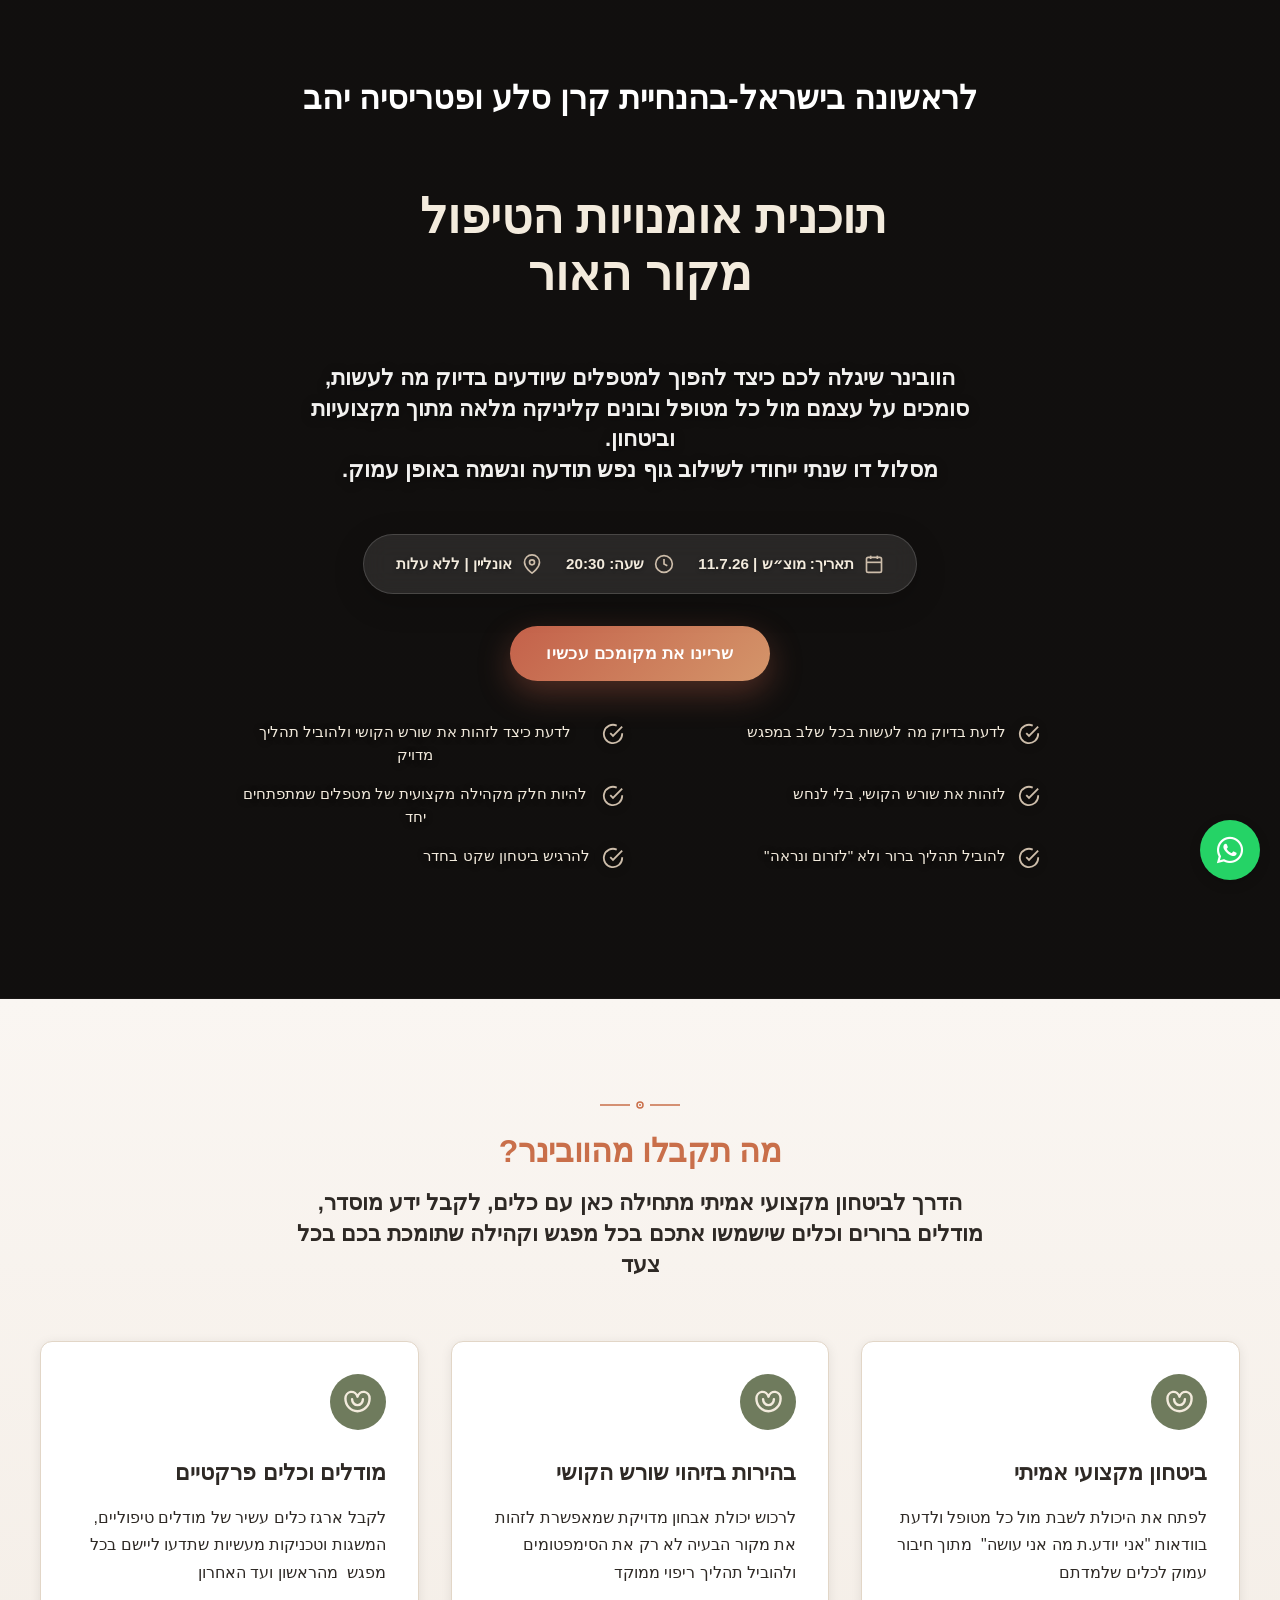
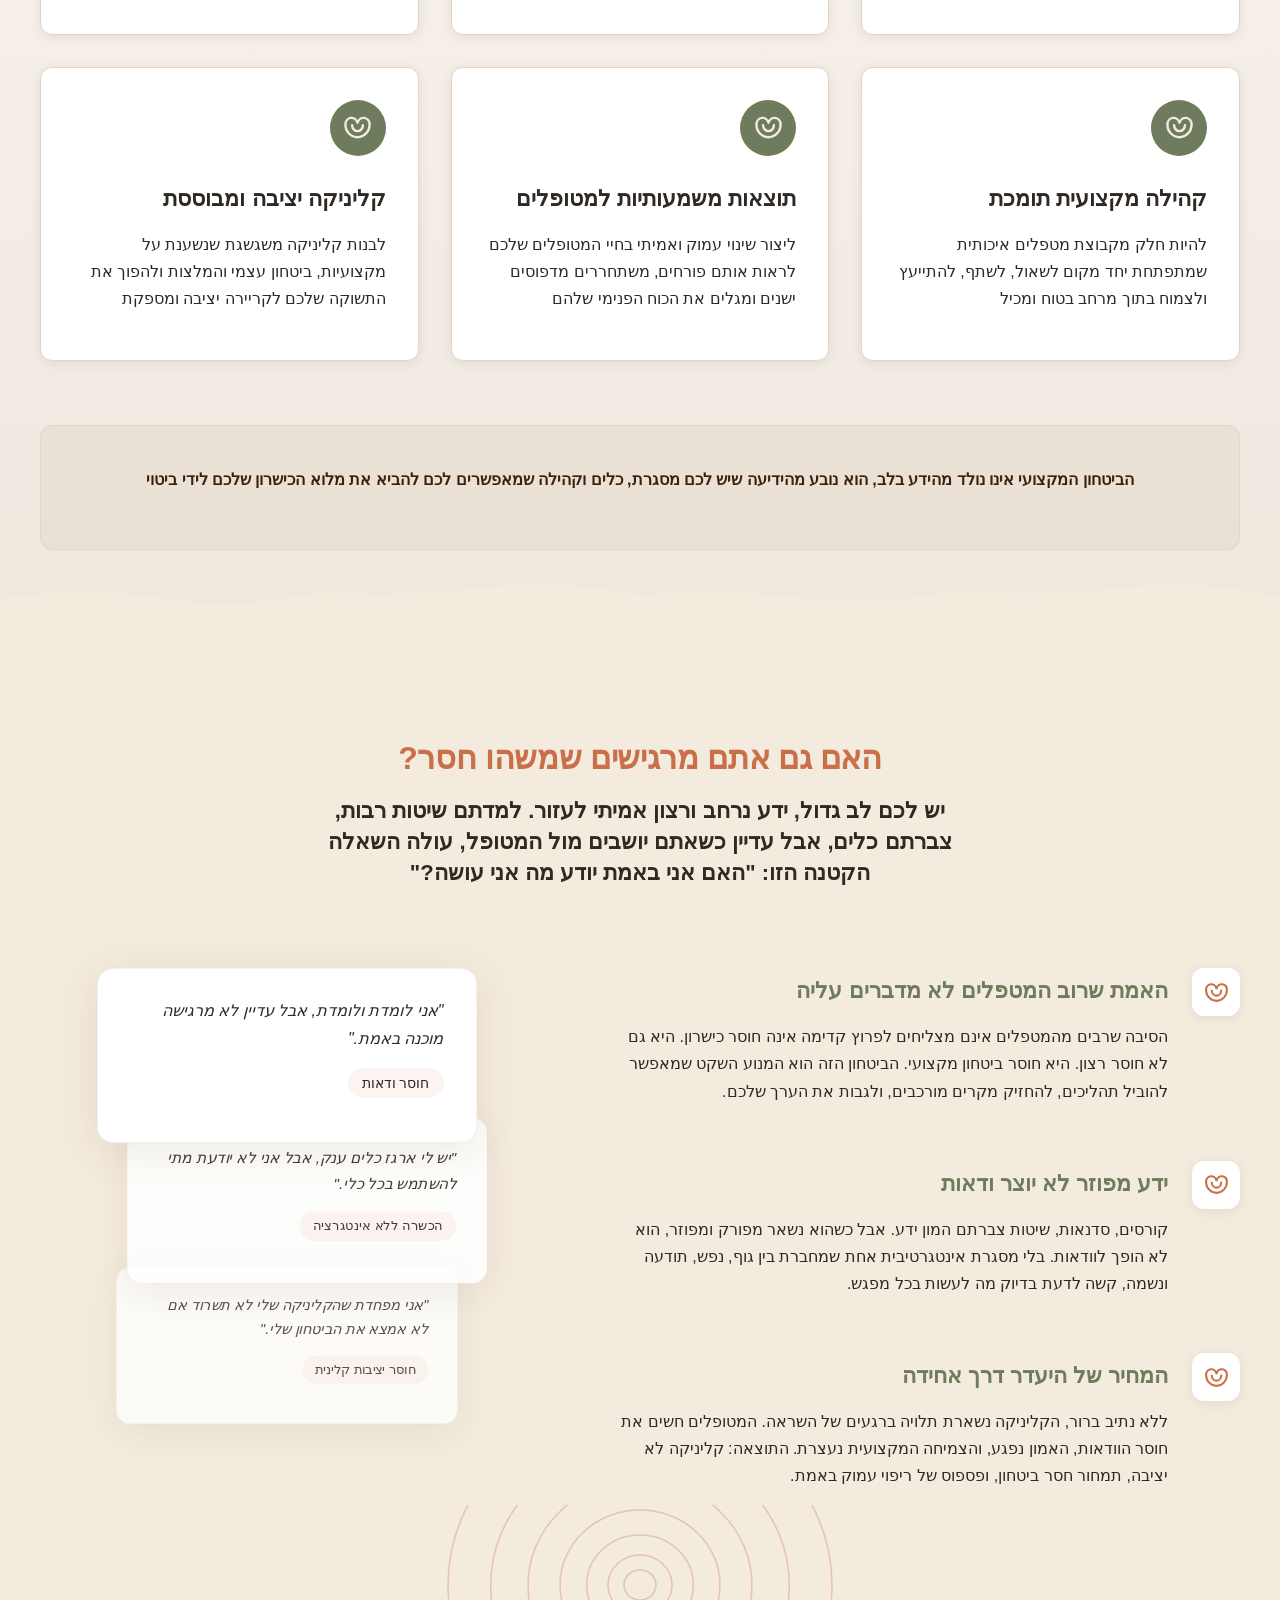
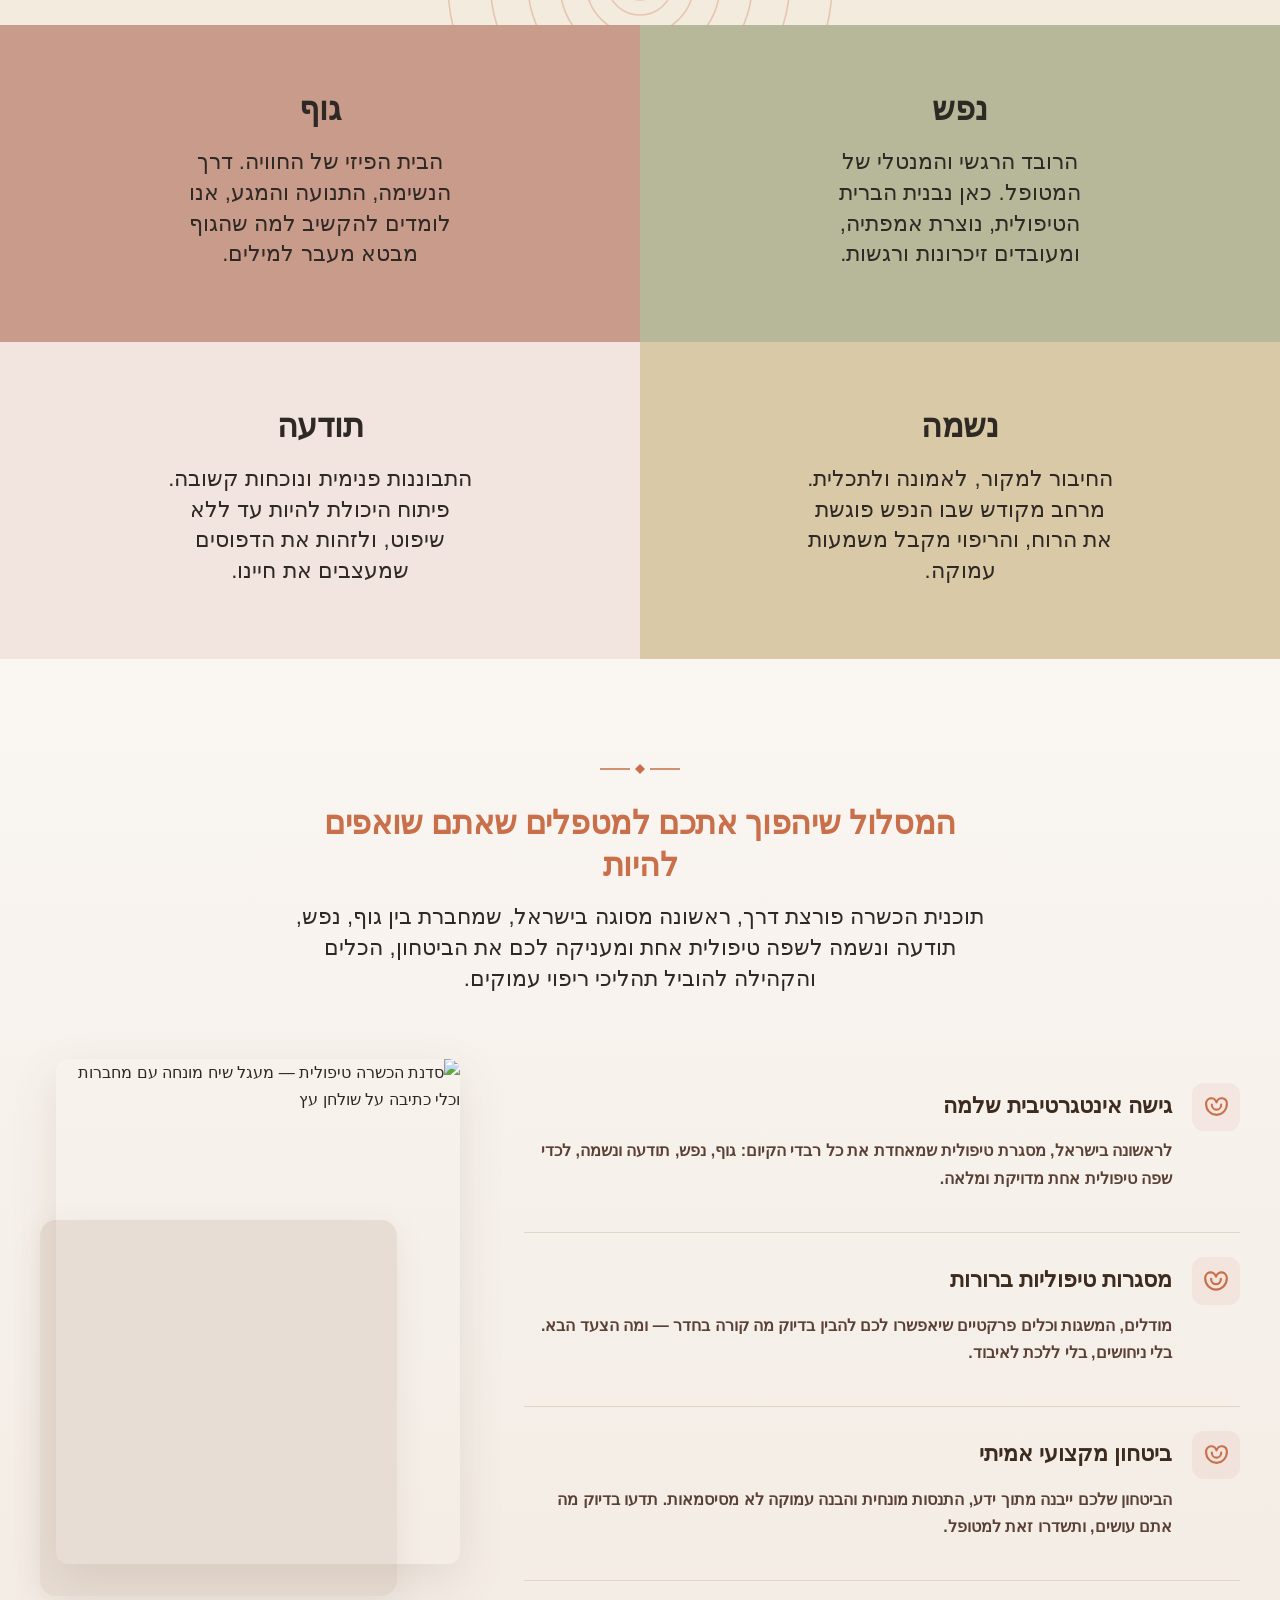
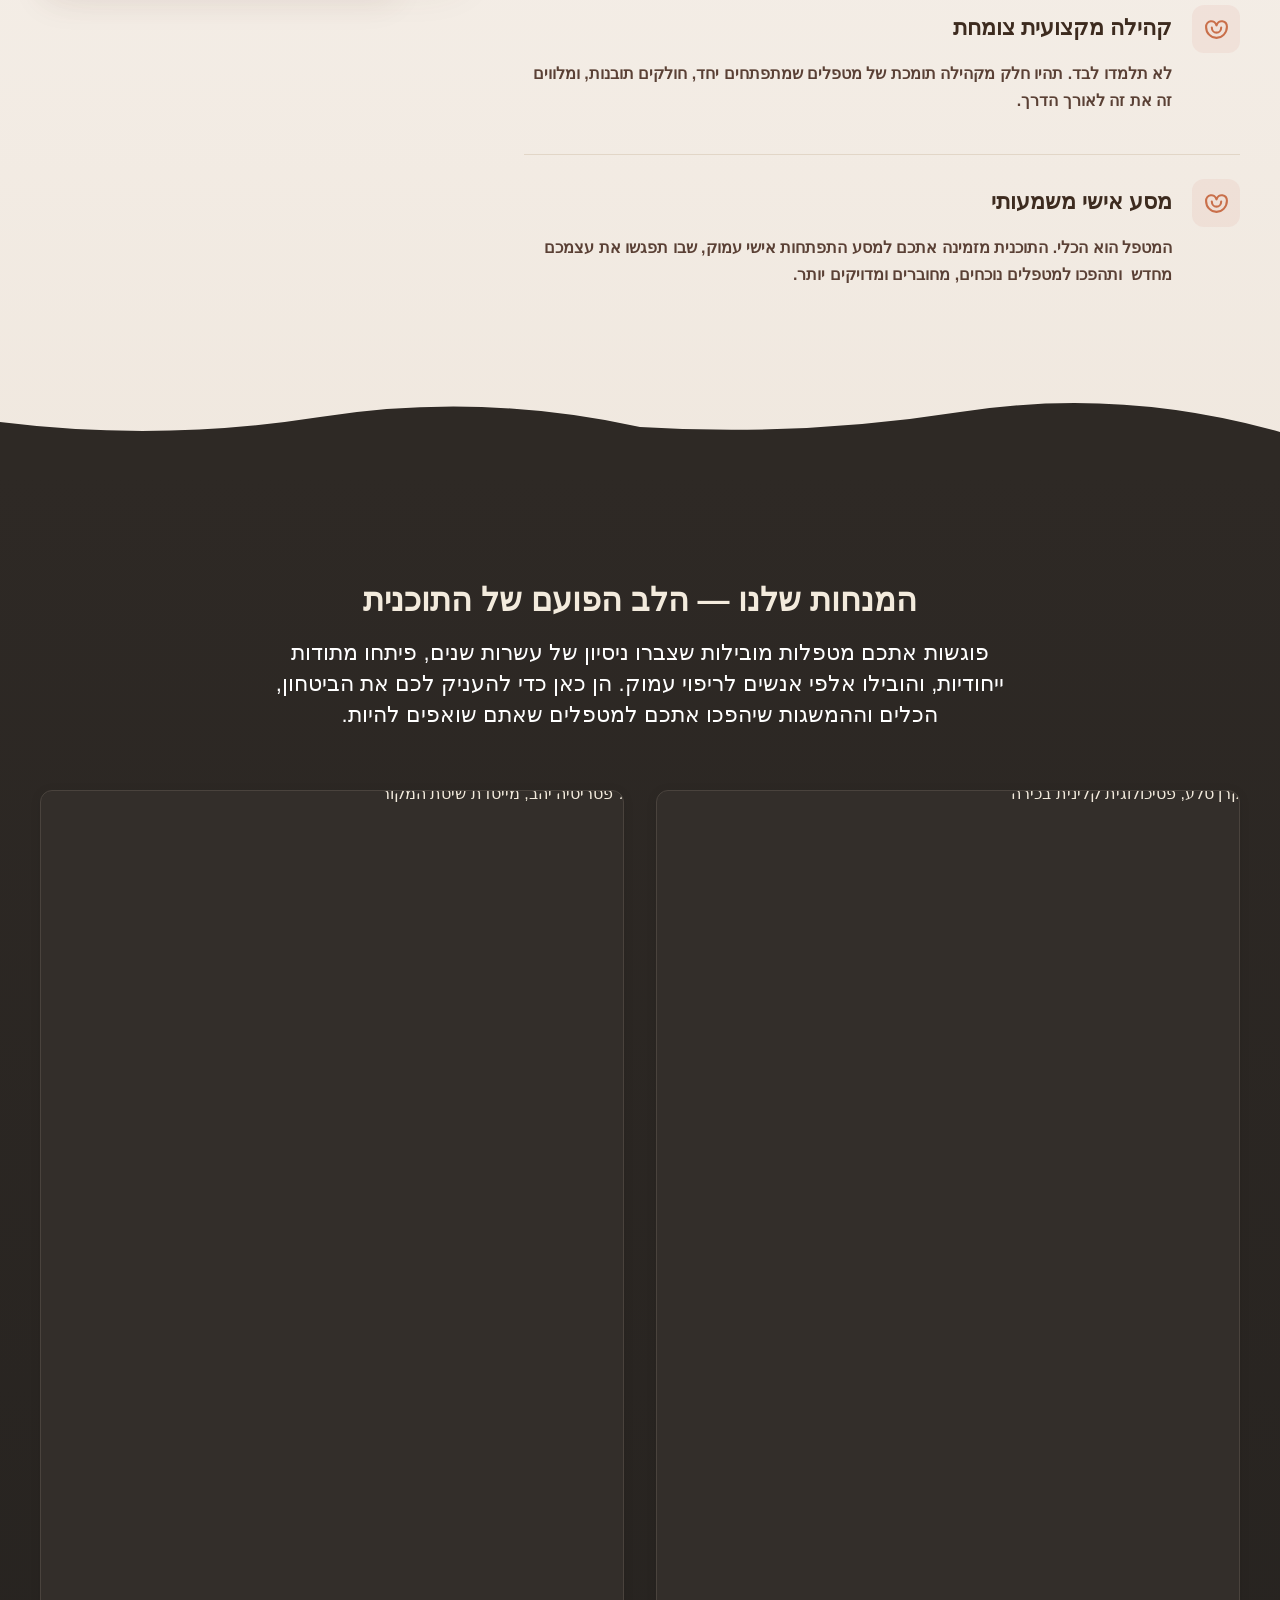
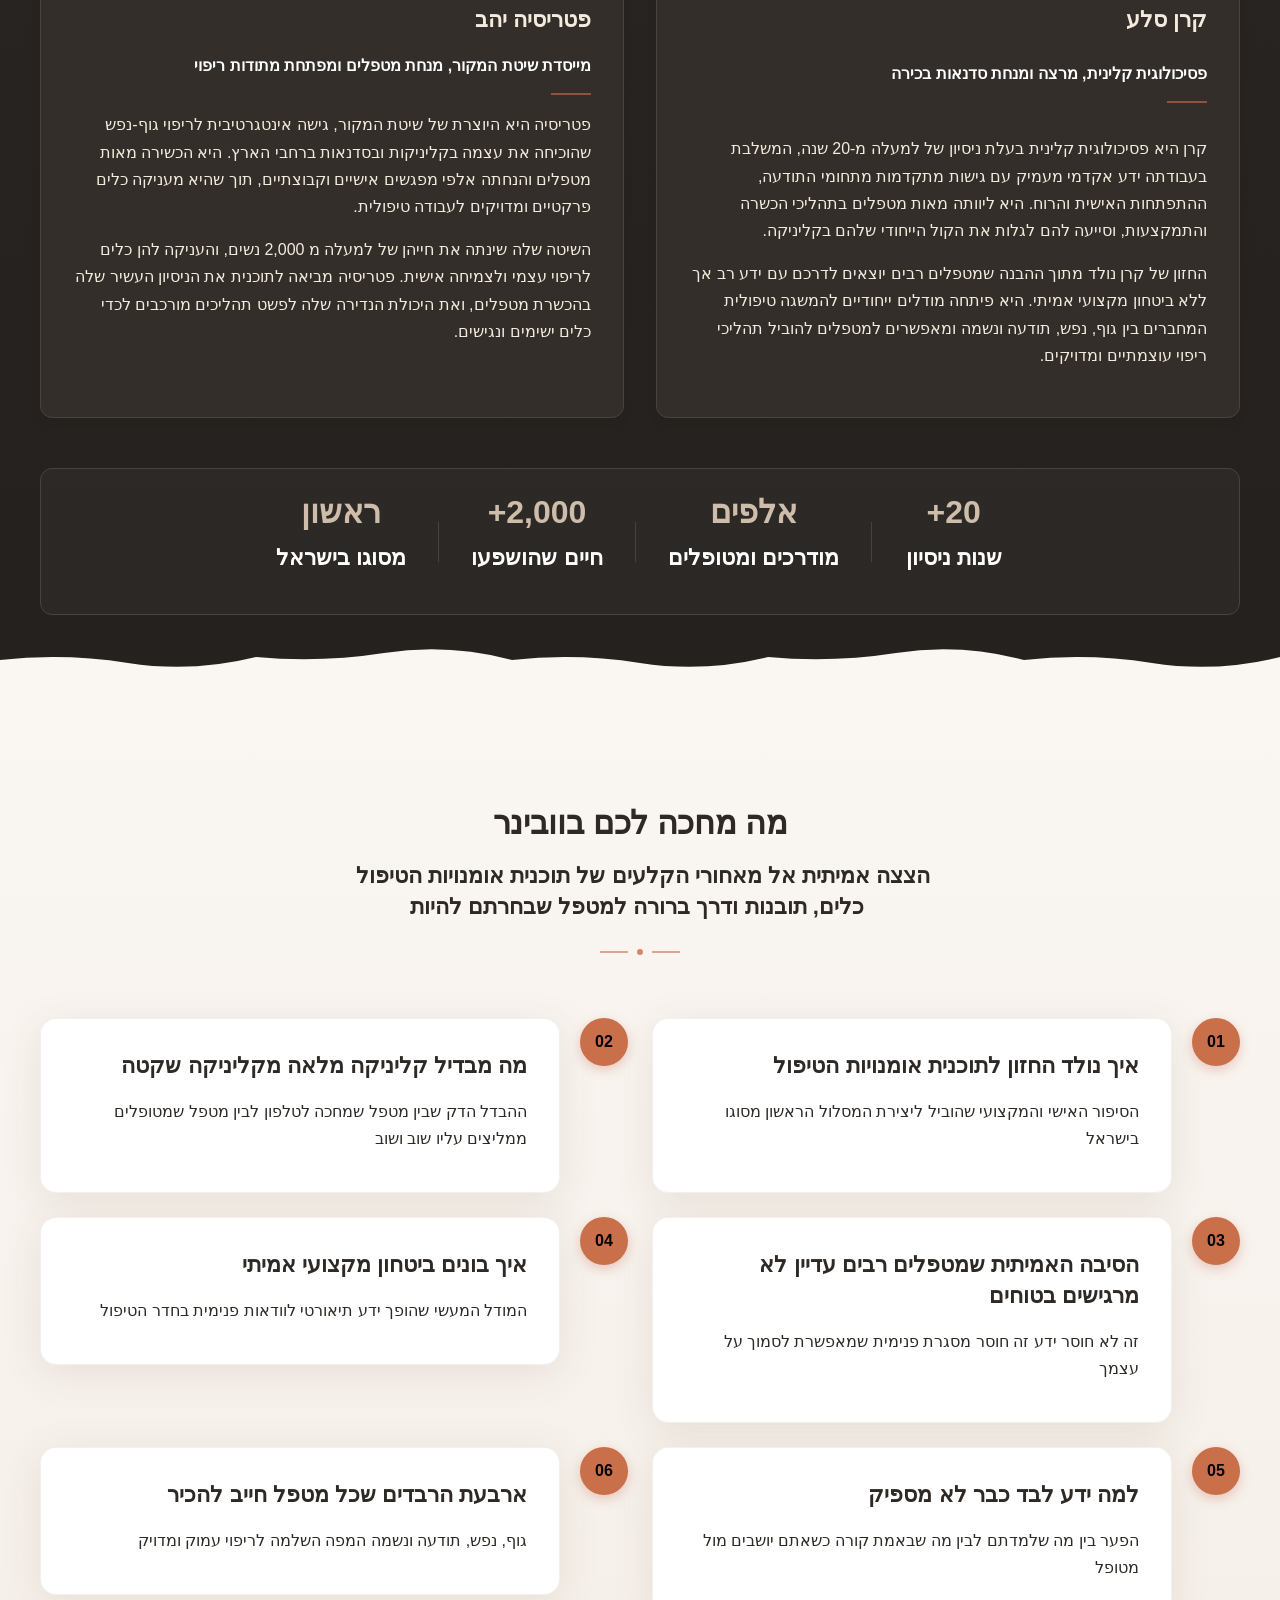
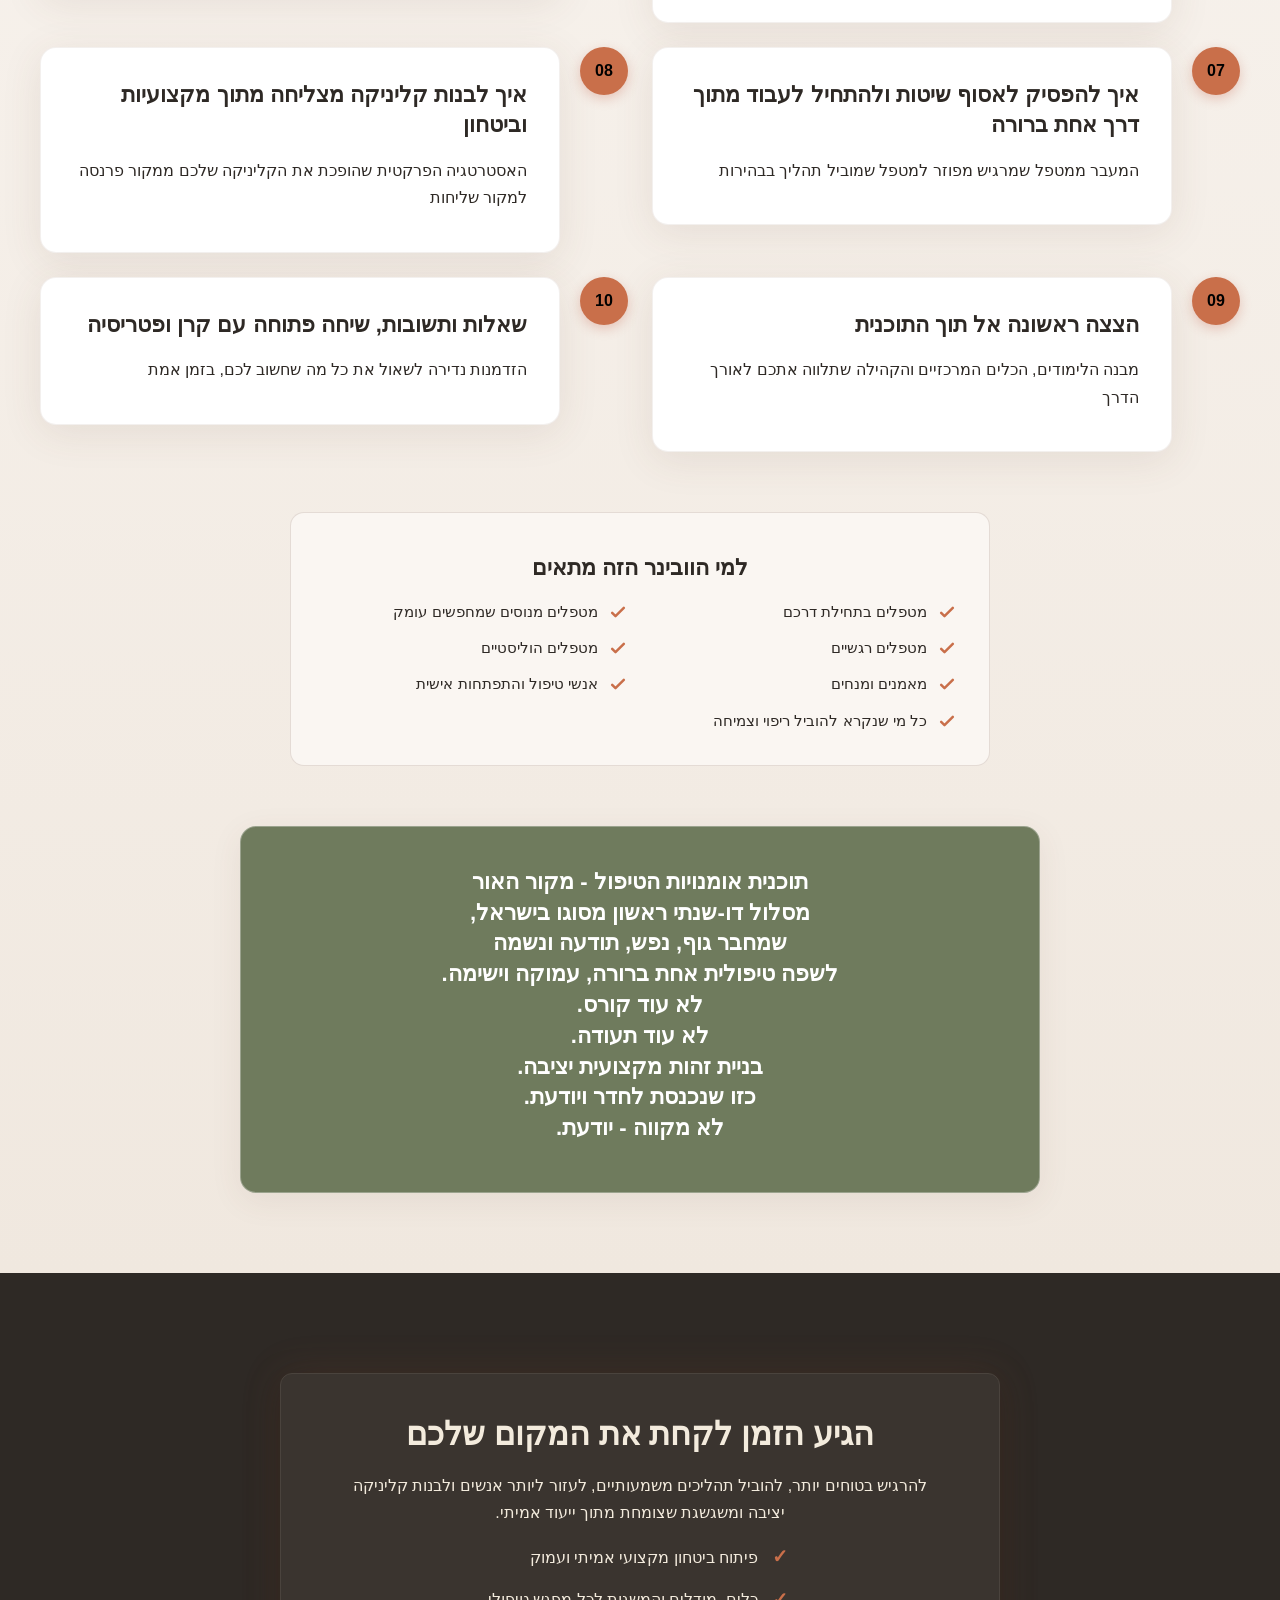
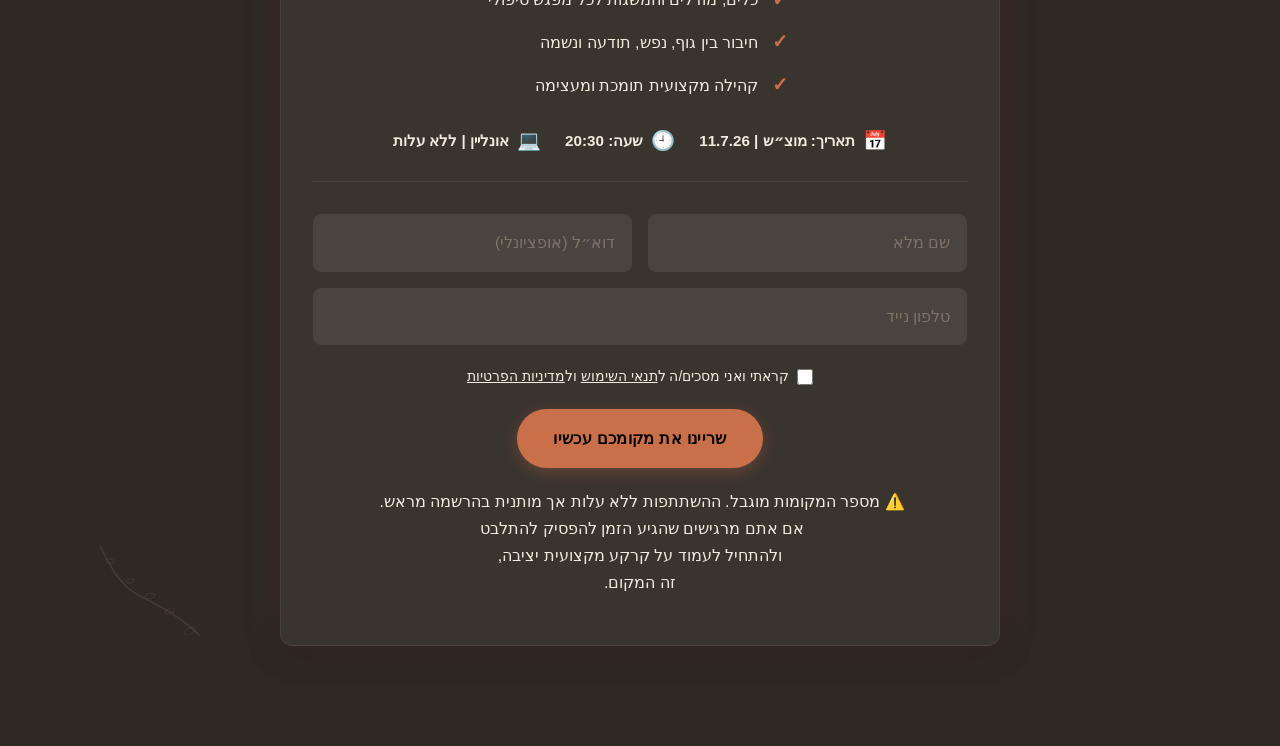
==== commit aa949abe: "Incremental sync: 1 page(s) — update_text, update_alignment" ====
--- a/public/index.html
+++ b/public/index.html
@@ -1 +1 @@
-<!doctype html><html dir="rtl" lang="he"><head><meta charset="UTF-8"><meta content="width=device-width,initial-scale=1" name="viewport"><meta content="index, follow" name="robots"><title>גלו את המטפל הבטוח שבכם — התוכנית לאומנויות הטיפול</title><meta content="וובינר חינמי למטפלים רגשיים שמוכנים לצמוח. בואו לגלות איך לפתח ביטחון מקצועי עמוק דרך הכשרה אינטגרטיבית גוף נפש נשמה. המקום שלכם למסע ריפוי מעצים מתחיל כאן!" name="description"><meta content="וובינר חינמי למטפלים רגשיים, פיתוח ביטחון מקצועי למטפלים, הכשרה אינטגרטיבית גוף נפש נשמה, הכשרה למטפלים הוליסטיים אונליין, אומנויות הטיפול ישראל" name="keywords"><link href="/assets/favicon.ico" rel="icon" type="image/x-icon"><link href="/assets/favicon-16x16.png" rel="icon" type="image/png" sizes="16x16"><link href="/assets/favicon-32x32.png" rel="icon" type="image/png" sizes="32x32"><link href="/assets/favicon-48x48.png" rel="icon" type="image/png" sizes="48x48"><link href="/assets/favicon-192x192.png" rel="icon" type="image/png" sizes="192x192"><link href="/assets/favicon-512x512.png" rel="icon" type="image/png" sizes="512x512"><link href="/assets/apple-touch-icon.png" rel="apple-touch-icon"><script>!function(){"use strict";var t="021707af-fbc0-415c-9145-1ef08efc628b",e="https://api.zappy5.com/api/analytics/track",a=18e5,n=2592e6,o=!0,i=!0,r=!0;var s=function(){var e="zappy_visitor_"+t,a=null;try{if(a=localStorage.getItem(e)){var o=JSON.parse(a),i=Date.now();if(i-o.created<n)return o.lastSeen=i,localStorage.setItem(e,JSON.stringify(o)),o.id}}catch(t){console.warn("Zappy Analytics: LocalStorage not available")}var r="zv_"+Date.now()+"_"+Math.random().toString(36).substr(2,9);try{localStorage.setItem(e,JSON.stringify({id:r,created:Date.now(),lastSeen:Date.now()}))}catch(t){}return r}(),c=function(){var e="zappy_session_"+t,n=null;try{if(n=sessionStorage.getItem(e)){var o=JSON.parse(n),i=Date.now();if(i-o.timestamp<a)return o.timestamp=i,sessionStorage.setItem(e,JSON.stringify(o)),o.id}}catch(t){console.warn("Zappy Analytics: SessionStorage not available")}var r="zs_"+Date.now()+"_"+Math.random().toString(36).substr(2,9);try{sessionStorage.setItem(e,JSON.stringify({id:r,timestamp:Date.now()}))}catch(t){}return r}();function l(a,n){n=n||{};var o={website_id:t,event_type:a,page_path:window.location.pathname,referrer:document.referrer||"direct",visitor_id:s,session_id:c,metadata:n};if(navigator.sendBeacon){var i=new Blob([JSON.stringify(o)],{type:"application/json"});navigator.sendBeacon(e,i)}else fetch(e,{method:"POST",headers:{"Content-Type":"application/json"},body:JSON.stringify(o),keepalive:!0}).catch(function(t){console.warn("Zappy Analytics: Failed to track event",t)})}o&&l("pageview",{title:document.title,url:window.location.href}),i&&document.addEventListener("click",function(t){var e=t.target;if("BUTTON"===e.tagName||e.closest("button")){var a="BUTTON"===e.tagName?e:e.closest("button");l("click",{element:"button",text:a.textContent.trim().substring(0,100),id:a.id||null,class:a.className||null})}else if("A"===e.tagName||e.closest("a")){var n="A"===e.tagName?e:e.closest("a");l("navigation",{element:"link",text:n.textContent.trim().substring(0,100),href:n.href,external:n.hostname!==window.location.hostname})}},!0),r&&document.addEventListener("submit",function(t){var e=t.target;l("form_submit",{form_id:e.id||null,form_name:e.name||null,form_action:e.action||null,form_method:e.method||"GET"})},!0);var m=Date.now();window.addEventListener("beforeunload",function(){l("page_unload",{time_on_page:Math.floor((Date.now()-m)/1e3),page_path:window.location.pathname})}),window.zappyAnalytics={track:l,getVisitorId:function(){return s},getSessionId:function(){return c}}}()</script><meta content="גלו את המטפל הבטוח שבכם — התוכנית לאומנויות הטיפול" property="og:title"><meta content="וובינר חינמי למטפלים רגשיים שמוכנים לצמוח. בואו לגלות איך לפתח ביטחון מקצועי עמוק דרך הכשרה אינטגרטיבית גוף נפש נשמה. המקום שלכם למסע ריפוי מעצים מתחיל כאן!" property="og:description"><meta content="summary_large_image" name="twitter:card"><meta content="גלו את המטפל הבטוח שבכם — התוכנית לאומנויות הטיפול" name="twitter:title"><meta content="וובינר חינמי למטפלים רגשיים שמוכנים לצמוח. בואו לגלות איך לפתח ביטחון מקצועי עמוק דרך הכשרה אינטגרטיבית גוף נפש נשמה. המקום שלכם למסע ריפוי מעצים מתחיל כאן!" name="twitter:description"><script type="application/ld+json">{"@context":"https://schema.org","@graph":[{"@type":"Organization","@id":"https://webinar.kerensela.com#organization","name":"התוכנית לאומנויות הטיפול","url":"https://webinar.kerensela.com","description":"A pioneering Israeli training program called 'The Arts of Therapy' led by clinical psychologist Keren Sela and Patricia Yahav, founder of the Source Method. The program targets therapists who feel knowledgeable but lack professional confidence and a unified framework. It offers an integrative holistic approach connecting body, mind, consciousness, and soul, positioning itself as the first of its kind in Israel. The brand voice is warm, empowering, and deeply spiritual yet professional — combining psychological credibility with personal growth and healing energy. The webinar page serves as the top-of-funnel entry point to a paid certification program.","contactPoint":[{"@type":"ContactPoint","contactType":"customer service","email":"keren@kerensela.co.il","telephone":"0544911119"}]},{"@type":"WebSite","@id":"https://webinar.kerensela.com#website","url":"https://webinar.kerensela.com","name":"התוכנית לאומנויות הטיפול","publisher":{"@id":"https://webinar.kerensela.com#organization"}},{"@type":"ContactPage","@id":"https://webinar.kerensela.com#contactpage","url":"https://webinar.kerensela.com","name":"גלו את המטפל הבטוח שבכם — התוכנית לאומנויות הטיפול","mainEntity":{"@id":"https://webinar.kerensela.com#organization"},"potentialAction":{"@type":"CommunicateAction","target":{"@type":"EntryPoint","urlTemplate":"https://webinar.kerensela.com/api/email/contact-form","actionPlatform":["http/method=POST"],"contentType":"application/json"},"instrument":[{"@type":"PropertyValue","name":"fullName","propertyID":"text","valueRequired":true,"description":"שם מלא"},{"@type":"PropertyValue","name":"email","propertyID":"email","valueRequired":false,"description":"דוא״ל (אופציונלי)"},{"@type":"PropertyValue","name":"phone","propertyID":"tel","valueRequired":true,"description":"טלפון נייד"},{"@type":"PropertyValue","name":"privacy_consent","propertyID":"checkbox","valueRequired":true}]}}]}</script><meta content="website" property="og:type"><meta content="he_IL" property="og:locale"><link href="https://cdnjs.cloudflare.com/ajax/libs/font-awesome/6.4.0/css/all.min.css" rel="stylesheet"><style>.skip-link{position:absolute;top:0;left:0;transform:translateY(-200%);padding:12px 18px;background:var(--bg-dark,#1a1a1a);color:var(--text-light,#fff);font-weight:600;border-radius:0 0 8px 0;z-index:10000}.skip-link:focus{transform:none;outline:2px solid var(--ring,#fff);outline-offset:2px}:focus-visible{outline:2px solid var(--ring,currentColor);outline-offset:3px}</style><link href="/assets/favicon.ico" rel="icon" type="image/x-icon"><link href="/assets/favicon-16x16.png" rel="icon" type="image/png" sizes="16x16"><link href="/assets/favicon-32x32.png" rel="icon" type="image/png" sizes="32x32"><link href="/assets/favicon-48x48.png" rel="icon" type="image/png" sizes="48x48"><link href="/assets/favicon-192x192.png" rel="icon" type="image/png" sizes="192x192"><link href="/assets/favicon-512x512.png" rel="icon" type="image/png" sizes="512x512"><link href="/assets/apple-touch-icon.png" rel="apple-touch-icon"><link href="https://cdn.jsdelivr.net/npm/vanilla-cookieconsent@3/dist/cookieconsent.css" rel="stylesheet"><script src="https://cdn.jsdelivr.net/npm/vanilla-cookieconsent@3/dist/cookieconsent.umd.js"></script><script src="https://cdn.jsdelivr.net/gh/mickidum/acc_toolbar/acctoolbar/acctoolbar.min.js"></script><style data-zappy-section-v2-css="true">.index-agenda-section{background:linear-gradient(180deg,#faf6f2 0,#f0e8df 100%);color:var(--text-dark);padding:100px 20px 80px;position:relative;overflow:hidden;direction:rtl}.index-agenda-section__container{max-width:1200px;margin:0 auto;position:relative;z-index:2}.index-agenda-section__header{text-align:center;margin-bottom:60px}.index-agenda-section__title{font-family:'Cormorant Garamond','Playfair Display',serif;font-size:2rem;font-weight:700;letter-spacing:-.01em;line-height:1.2;color:var(--text-dark);margin-bottom:16px}.index-agenda-section__subtitle{font-family:Assistant,Inter,sans-serif;font-size:1.05rem;line-height:1.8;color:var(--text-muted);max-width:650px;margin-inline:auto;text-align:center}.index-agenda-section__flourish{margin-top:24px;display:flex;justify-content:center}.index-agenda-section__flourish svg{width:80px;height:auto;opacity:.8}.index-agenda-section__timeline{display:grid;grid-template-columns:1fr;gap:24px;margin-bottom:60px}.index-agenda-section__item{display:flex;align-items:flex-start;gap:20px;position:relative}.index-agenda-section__item-marker{flex-shrink:0;width:48px;height:48px;border-radius:50%;background:var(--primary);color:#fff;display:flex;align-items:center;justify-content:center;box-shadow:0 4px 12px rgba(196,97,74,.3);position:relative;z-index:2}.index-agenda-section__item-number{font-family:Assistant,Inter,sans-serif;font-size:1rem;font-weight:700;line-height:1}.index-agenda-section__item-content{flex:1;background:#fff;border-radius:16px;box-shadow:0 8px 40px rgba(100,70,50,.1);padding:1.5rem 2rem;border:1px solid rgba(139,111,94,.1);transition:transform .2s ease,box-shadow .2s ease}.index-agenda-section__item-content:hover{transform:translateY(-2px);box-shadow:0 16px 48px rgba(100,70,50,.12)}.index-agenda-section__item-title{font-family:'Cormorant Garamond','Playfair Display',serif;font-size:1.4rem;font-weight:600;line-height:1.35;color:var(--text-dark);margin-bottom:8px;text-align:right}.index-agenda-section__item-text{font-family:Assistant,Inter,sans-serif;font-size:.95rem;font-weight:400;line-height:1.75;color:var(--text-muted);text-align:right;margin:0}.index-agenda-section__audience{margin-bottom:60px}.index-agenda-section__audience-card{background:#faf6f2;border:1px solid rgba(139,111,94,.2);border-radius:14px;padding:2rem;max-width:700px;margin:0 auto}.index-agenda-section__audience-title{font-family:'Cormorant Garamond','Playfair Display',serif;font-size:1.4rem;font-weight:600;line-height:1.35;color:var(--text-dark);margin-bottom:24px;text-align:center}.index-agenda-section__audience-list{list-style:none;padding:0;margin:0;display:grid;grid-template-columns:repeat(auto-fit,minmax(200px,1fr));gap:12px 24px}.index-agenda-section__audience-item{display:flex;align-items:center;gap:10px;font-family:Assistant,Inter,sans-serif;font-size:.95rem;line-height:1.6;color:var(--text-dark);text-align:right}.index-agenda-section__check-icon{width:20px;height:20px;flex-shrink:0;color:var(--primary)}.index-agenda-section__vision{max-width:800px;margin:0 auto;padding:2rem;background:rgba(255,255,255,.6);backdrop-filter:blur(4px);border-radius:16px;border:1px solid rgba(255,255,255,.8);box-shadow:0 8px 32px rgba(100,70,50,.08)}.index-agenda-section__vision-text{font-family:Assistant,Inter,sans-serif;font-size:.95rem;font-weight:400;line-height:1.75;color:var(--text-dark);text-align:right;margin:0;font-style:italic}.index-agenda-section__botanical{position:absolute;bottom:20px;left:20px;width:180px;height:auto;pointer-events:none;z-index:1;opacity:.6}.index-agenda-section__botanical svg{width:100%;height:auto}@media (max-width:768px){.index-agenda-section{padding:80px 16px 60px}.index-agenda-section__header{margin-bottom:40px}.index-agenda-section__title{font-size:1.75rem}.index-agenda-section__subtitle{font-size:1rem}.index-agenda-section__timeline{gap:16px}.index-agenda-section__item{gap:12px}.index-agenda-section__item-marker{width:40px;height:40px}.index-agenda-section__item-number{font-size:.9rem}.index-agenda-section__item-content{padding:1.25rem}.index-agenda-section__item-title{font-size:1.2rem}.index-agenda-section__audience-list{grid-template-columns:1fr}.index-agenda-section__audience-card{padding:1.5rem}.index-agenda-section__vision{padding:1.5rem}.index-agenda-section__botanical{width:120px;bottom:10px;left:10px;opacity:.4}}@media (min-width:769px){.index-agenda-section__timeline{grid-template-columns:1fr 1fr}}</style><style data-zappy-section-v2-css="true">.home-layout-section{direction:rtl;text-align:right;background:var(--bg-light);color:var(--text-dark);padding:0;margin:0;overflow:hidden}.home-layout-section__grid{display:grid;grid-template-columns:1fr 1fr;grid-template-rows:1fr 1fr;min-height:600px;width:100%;max-width:100%}.home-layout-section__panel{position:relative;display:flex;align-items:center;justify-content:center;padding:2rem;overflow:hidden;transition:all .3s ease;cursor:default}.home-layout-section__panel-content{position:relative;z-index:2;text-align:center;max-width:360px;padding:1.5rem}.home-layout-section__panel-title{font-family:'Cormorant Garamond','Playfair Display',serif;font-size:3rem;font-weight:700;margin:0 0 1rem 0;line-height:1.2;letter-spacing:-.01em;color:var(--text-dark)}.home-layout-section__panel-desc{font-family:Assistant,Inter,sans-serif;font-size:1rem;font-weight:400;line-height:1.7;margin:0;color:var(--text-dark);opacity:.85}.home-layout-section__panel--nefesh{background-color:#b7b89a}.home-layout-section__panel--guf{background-color:#c89b8b}.home-layout-section__panel--neshamah{background-color:#d9c9a6}.home-layout-section__panel--todaah{background-color:#9da7b5}.home-layout-section__panel:hover{filter:brightness(1.03);box-shadow:inset 0 0 0 1px rgba(255,255,255,.2)}@media (max-width:768px){.home-layout-section__grid{grid-template-columns:1fr!important;grid-template-rows:auto;min-height:auto}.home-layout-section__panel{min-height:250px;padding:2rem 1.5rem}.home-layout-section__panel-title{font-size:2.5rem}.home-layout-section__panel-content{max-width:280px}}</style><style data-zappy-section-v2-css="true">.index-hero-section{position:relative;width:100%;min-height:100vh;display:flex;align-items:center;justify-content:center;background-color:var(--bg-dark);color:var(--text-light);overflow:hidden;direction:rtl;padding:120px 16px 80px}.index-hero-section .hero-bg-wrapper{position:absolute;inset:0;width:100%;height:100%;z-index:0}.index-hero-section .hero-bg-image{width:100%;height:100%;background-size:cover!important;background-position:center!important;min-height:100vh!important}.index-hero-section .hero-scrim{position:absolute;inset:0;width:100%;height:100%;z-index:1;pointer-events:none;background:linear-gradient(to bottom,rgba(46,41,37,.5) 0,rgba(46,41,37,.75) 50%,rgba(46,41,37,.9) 100%)}.index-hero-section .hero-mandala{position:absolute;top:40px;inset-inline-start:40px;width:120px;height:120px;z-index:2;pointer-events:none;opacity:.7;color:var(--primary)}.index-hero-section .hero-content-container{position:relative;z-index:10;max-width:900px;width:100%;margin:0 auto;text-align:center;display:flex;flex-direction:column;align-items:center;gap:32px}.index-hero-section .hero-text-group{display:flex;flex-direction:column;align-items:center;gap:20px;width:100%}.index-hero-section .hero-label{font-size:.85rem;font-weight:500;letter-spacing:.08em;text-transform:uppercase;color:var(--accent);margin:0;text-shadow:0 2px 8px rgba(0,0,0,.4)}.index-hero-section .hero-headline{font-family:'Cormorant Garamond','Playfair Display',serif;font-size:3.2rem;font-weight:700;letter-spacing:-.01em;line-height:1.15;color:var(--text-light);margin:0;max-width:none!important}.index-hero-section .hero-subtitle{font-size:1.4rem;font-weight:400;line-height:1.45;color:var(--text-light);margin:0;text-shadow:0 2px 12px rgba(0,0,0,.5);max-width:700px;opacity:.95}.index-hero-section .hero-event-details{display:flex;flex-wrap:wrap;justify-content:center;align-items:center;gap:24px;padding:16px 32px;background:rgba(255,255,255,.1);backdrop-filter:blur(12px);-webkit-backdrop-filter:blur(12px);border-radius:100px;border:1px solid rgba(255,255,255,.15);box-shadow:0 8px 32px rgba(0,0,0,.2)}.index-hero-section .event-item{display:flex;align-items:center;gap:10px;color:var(--text-light);font-size:.95rem;font-weight:500;text-shadow:0 1px 4px rgba(0,0,0,.4)}.index-hero-section .event-icon{width:20px;height:20px;flex-shrink:0;color:var(--accent)}.index-hero-section .hero-cta-group{display:flex;flex-wrap:wrap;justify-content:center;align-items:center;gap:16px;width:100%}.index-hero-section .btn-primary-hero{display:inline-block;background:linear-gradient(135deg,#c4614a 0,#d4956a 100%);color:#fff;padding:16px 36px;border-radius:100px;border:none;font-weight:600;font-size:1.05rem;letter-spacing:.02em;cursor:pointer;text-decoration:none;box-shadow:0 12px 32px rgba(196,97,74,.35);transition:all .35s cubic-bezier(.4, 0, .2, 1);text-shadow:none}.index-hero-section .btn-primary-hero:hover{transform:translateY(-3px);box-shadow:0 16px 40px rgba(196,97,74,.5)}.index-hero-section .btn-ghost-hero{display:inline-block;background:0 0;color:var(--text-light);border:1.5px solid rgba(255,255,255,.4);padding:14px 32px;border-radius:100px;font-weight:500;font-size:.95rem;text-decoration:none;backdrop-filter:blur(4px);transition:all .35s cubic-bezier(.4, 0, .2, 1);text-shadow:0 1px 4px rgba(0,0,0,.4)}.index-hero-section .btn-ghost-hero:hover{background:rgba(255,255,255,.15);border-color:var(--accent);color:var(--accent);transform:translateY(-2px)}.index-hero-section .hero-benefits-list{list-style:none;padding:0;margin:8px 0 0;display:grid;grid-template-columns:repeat(2,1fr);gap:16px 32px;width:100%;max-width:800px;text-align:start}.index-hero-section .hero-benefits-list li{display:flex;align-items:flex-start;gap:12px;color:var(--text-light);font-size:.95rem;font-weight:400;line-height:1.5;text-shadow:0 1px 6px rgba(0,0,0,.5)}.index-hero-section .benefit-icon{width:22px;height:22px;flex-shrink:0;margin-top:2px;color:var(--accent);filter:drop-shadow(0 1px 4px rgba(0,0,0,.4))}@media (max-width:768px){.index-hero-section{padding:140px 16px 60px}.index-hero-section .hero-content-container{gap:28px}.index-hero-section .hero-headline{font-size:2.2rem;line-height:1.2}.index-hero-section .hero-subtitle{font-size:1.1rem;line-height:1.5}.index-hero-section .hero-event-details{flex-direction:column;gap:12px;padding:16px 24px;border-radius:24px;width:100%;max-width:320px}.index-hero-section .hero-cta-group{flex-direction:column;width:100%;max-width:320px}.index-hero-section .btn-ghost-hero,.index-hero-section .btn-primary-hero{width:100%;text-align:center;padding:14px 24px;font-size:.95rem}.index-hero-section .hero-benefits-list{grid-template-columns:1fr!important;gap:12px;max-width:100%}.index-hero-section .hero-mandala{top:20px;inset-inline-start:20px;width:80px;height:80px;opacity:.5}}.hero .hero-title,.hero h1,.hero-section h1,.hero-title,[class*=hero-] h1,[class~=hero] h1{font-size:48px!important;line-height:1.2!important}@media (max-width:1024px){.hero .hero-title,.hero h1,.hero-section h1,.hero-title,[class*=hero-] h1,[class~=hero] h1{font-size:36px!important}}@media (max-width:768px){.hero .hero-title,.hero h1,.hero-section h1,.hero-title,[class*=hero-] h1,[class~=hero] h1{font-size:28px!important}}</style><link href="/styles.css" rel="stylesheet"><script>window.ZAPPY_WEBSITE_ID="021707af-fbc0-415c-9145-1ef08efc628b",window.ZAPPY_API_BASE="https://api.zappy5.com"</script><style id="zappy-dropdown-submenu-styles">#navMenu li:has(.sub-menu),.nav-menu li:has(.sub-menu),.navbar li:has(.sub-menu),nav li:has(.sub-menu){position:relative}#navMenu .sub-menu,.nav-menu .sub-menu,.navbar .sub-menu,nav .sub-menu{display:block!important;position:absolute!important;top:100%;left:0;min-width:220px;background:#fff;border-radius:8px;box-shadow:0 8px 25px rgba(0,0,0,.15);padding:8px 0;opacity:0;visibility:hidden;transform:translateY(10px);transition:all .3s ease;z-index:1000;list-style:none;pointer-events:none}#navMenu li:hover>.sub-menu,.nav-menu li:hover>.sub-menu,.navbar li:hover>.sub-menu,nav li:hover>.sub-menu{opacity:1!important;visibility:visible!important;transform:translateY(0)!important;pointer-events:auto!important}.sub-menu li{list-style:none;margin:0;padding:0}.sub-menu a{display:block!important;padding:10px 16px!important;color:var(--text-dark,#333)!important;font-weight:500;text-decoration:none;white-space:nowrap;transition:background-color .2s}.sub-menu .zappy-nav-child>a{padding-left:28px!important;font-size:.9em!important;opacity:.85!important}[dir=rtl] .sub-menu .zappy-nav-child>a,html[lang=ar] .sub-menu .zappy-nav-child>a,html[lang=he] .sub-menu .zappy-nav-child>a{padding-left:10px!important;padding-right:28px!important}.sub-menu .zappy-nav-parent>a{font-weight:600!important}.sub-menu a:hover{background-color:#f5f5f5}[dir=rtl] .nav-menu .sub-menu,[dir=rtl] .navbar .sub-menu,[dir=rtl] nav .sub-menu,html[lang=ar] .nav-menu .sub-menu,html[lang=ar] .navbar .sub-menu,html[lang=ar] nav .sub-menu,html[lang=he] .nav-menu .sub-menu,html[lang=he] .navbar .sub-menu,html[lang=he] nav .sub-menu{left:auto!important;right:0!important}.sub-menu:empty,.sub-menu:not(:has(li)):not(:has(> a)),.sub-menu:not(:has(li:not(.zappy-hidden-menu-item))):not(:has(> a)){display:none!important;opacity:0!important;visibility:hidden!important;pointer-events:none!important}li:has(.menu-group-title):hover>.sub-menu{opacity:1!important;visibility:visible!important;transform:translateY(0)!important;pointer-events:auto!important}#navMenu>li>.menu-group-title,.nav-menu>li>.menu-group-title{display:inline-block;padding:.5rem 1rem;cursor:default;user-select:none}@media (max-width:768px){#navMenu .sub-menu,.nav-menu .sub-menu,.navbar .sub-menu,nav .sub-menu{position:static!important;transform:none!important;box-shadow:none!important;background:0 0!important;max-height:0;overflow:hidden;opacity:0;visibility:hidden;transition:max-height .3s ease,opacity .3s ease;padding:0!important;border-radius:0!important}#navMenu .sub-menu.mobile-expanded,.nav-menu .sub-menu.mobile-expanded,.navbar .sub-menu.mobile-expanded{max-height:none!important;overflow-y:visible!important;opacity:1!important;visibility:visible!important;padding:8px 0 8px 16px!important}[dir=rtl] .sub-menu.mobile-expanded,html[lang=he] .sub-menu.mobile-expanded{padding:8px 16px 8px 0!important}#navMenu li:hover>.sub-menu,.nav-menu li:hover>.sub-menu,.navbar li:hover>.sub-menu,nav li:hover>.sub-menu{opacity:0;visibility:hidden;pointer-events:none}#navMenu li>.sub-menu.mobile-expanded,.nav-menu li>.sub-menu.mobile-expanded,.navbar li>.sub-menu.mobile-expanded,nav li>.sub-menu.mobile-expanded{opacity:1!important;visibility:visible!important;pointer-events:auto!important}#navMenu li:has(.sub-menu),.nav-menu li:has(.sub-menu),.navbar li:has(.sub-menu),nav li:has(.sub-menu){display:flex!important;flex-wrap:wrap!important;align-items:center!important;position:relative!important;min-height:44px!important}#navMenu li:has(.sub-menu)>a,.nav-menu li:has(.sub-menu)>a,.navbar li:has(.sub-menu)>a,nav li:has(.sub-menu)>a{flex:1!important;min-width:0!important}#navMenu li:has(.sub-menu)>.menu-group-title,.nav-menu li:has(.sub-menu)>.menu-group-title,.navbar li:has(.sub-menu)>.menu-group-title,nav li:has(.sub-menu)>.menu-group-title{flex:1!important;min-width:0!important;padding:0!important;line-height:inherit!important}#navMenu li:has(.sub-menu)>.sub-menu,.nav-menu li:has(.sub-menu)>.sub-menu,.navbar li:has(.sub-menu)>.sub-menu,nav li:has(.sub-menu)>.sub-menu{flex-basis:100%!important;width:100%!important}#navMenu li:has(.sub-menu)>a [class*=arrow],#navMenu li:has(.sub-menu)>a [class*=chevron],.nav-menu li:has(.sub-menu)>a .fa-angle-down,.nav-menu li:has(.sub-menu)>a .fa-chevron-down,.nav-menu li:has(.sub-menu)>a [class*=arrow],.nav-menu li:has(.sub-menu)>a [class*=chevron],nav li:has(.sub-menu)>a [class*=arrow],nav li:has(.sub-menu)>a [class*=chevron]{display:none!important;visibility:hidden!important}.mobile-submenu-toggle{display:flex!important;align-items:center!important;justify-content:center!important;width:44px!important;height:auto!important;background:0 0!important;border:none!important;cursor:pointer!important;color:var(--text-light)!important;position:static!important;flex-shrink:0!important;align-self:stretch!important;z-index:2!important;padding:0!important;margin:0!important}.mobile-submenu-toggle::after{content:''!important;width:0!important;height:0!important;border-left:6px solid transparent!important;border-right:6px solid transparent!important;border-top:7px solid currentColor!important;transition:transform .3s ease!important}.mobile-submenu-toggle.expanded::after{transform:rotate(180deg)!important}.sub-menu a{padding:10px 0!important;display:block!important;color:var(--text-light)!important;white-space:normal!important}.sub-menu .zappy-nav-child>a{padding-left:28px!important;font-size:.9em!important;opacity:.85!important}[dir=rtl] .sub-menu .zappy-nav-child>a,html[lang=ar] .sub-menu .zappy-nav-child>a,html[lang=he] .sub-menu .zappy-nav-child>a{padding-left:0!important;padding-right:28px!important}.sub-menu .zappy-nav-parent>a{font-weight:600!important}#navMenu.active,.nav-menu.active{max-width:100vw!important;overflow-x:hidden!important;box-sizing:border-box!important}.navbar .sub-menu li a,.zappy-products-dropdown .sub-menu a,nav.navbar .sub-menu li a{color:var(--text-light)!important}}@media (min-width:769px){.mobile-submenu-toggle{display:none!important}}</style><style id="zappy-widget-visibility">html[dir=rtl] .whatsapp-float{right:20px!important;left:auto!important}html:not([dir]) .whatsapp-float,html[dir=ltr] .whatsapp-float{left:20px!important;right:auto!important}html[dir=rtl] #mic-access-tool-general-button,html[dir=rtl] #mic-init-access-tool #mic-access-tool-general-button,html[dir=rtl] #mic-init-access-tool .mic-access-tool-general-button,html[dir=rtl] ._access-icon,html[dir=rtl] .mic-access-tool-general-button{left:20px!important;right:auto!important}html:not([dir]) #mic-access-tool-general-button,html:not([dir]) #mic-init-access-tool #mic-access-tool-general-button,html:not([dir]) #mic-init-access-tool .mic-access-tool-general-button,html:not([dir]) ._access-icon,html:not([dir]) .mic-access-tool-general-button,html[dir=ltr] #mic-access-tool-general-button,html[dir=ltr] #mic-init-access-tool #mic-access-tool-general-button,html[dir=ltr] #mic-init-access-tool .mic-access-tool-general-button,html[dir=ltr] ._access-icon,html[dir=ltr] .mic-access-tool-general-button{right:20px!important;left:auto!important}@media (max-width:768px){.whatsapp-float{display:flex!important}}@media (min-width:769px){.whatsapp-float{display:flex!important}}@media (max-width:768px){#mic-access-tool-general-button,#mic-init-access-tool #mic-access-tool-general-button,#mic-init-access-tool .mic-access-tool-general-button,._access-icon,.mic-access-tool-general-button{display:flex!important;visibility:visible!important;opacity:1!important;pointer-events:auto!important}#mic-access-tool-box.opened-mic-access-tool,#mic-init-access-tool #mic-access-tool-box.opened-mic-access-tool,.mic-access-tool-box.opened-mic-access-tool{visibility:visible!important;opacity:1!important;pointer-events:auto!important}}@media (min-width:769px){#mic-access-tool-general-button,#mic-init-access-tool #mic-access-tool-general-button,#mic-init-access-tool .mic-access-tool-general-button,._access-icon,.mic-access-tool-general-button{display:flex!important;visibility:visible!important;opacity:1!important;pointer-events:auto!important}#mic-access-tool-box.opened-mic-access-tool,#mic-init-access-tool #mic-access-tool-box.opened-mic-access-tool,.mic-access-tool-box.opened-mic-access-tool{visibility:visible!important;opacity:1!important;pointer-events:auto!important}}</style></head><body><a href="#main" class="skip-link">דלג לתוכן הראשי</a><script>window.addEventListener("load",function(){const e=document.querySelector(".navbar, nav, header");if(!e)return void console.log("[Navbar] Navbar element not found");let t=document.getElementById("mobileToggle")||document.querySelector(".mobile-toggle")||document.querySelector(".hamburger")||document.querySelector(".hamburger-menu")||document.querySelector(".menu-toggle")||document.querySelector(".burger-menu")||document.querySelector('[aria-label="Menu"]')||document.querySelector('[aria-label="תפריט"]');const n=document.querySelector(".phone-header-btn"),o=window.getComputedStyle(e);let r=o.backgroundColor;if(console.log("[Navbar] Initial navbar background:",r),"transparent"===r||"rgba(0, 0, 0, 0)"===r||r.startsWith("rgba")&&r.includes(", 0)")){const e=o.backgroundImage;if(e&&"none"!==e)console.log("[Navbar] Navbar has background image/gradient, using dark text"),r="rgb(240, 240, 240)";else{const e=window.getComputedStyle(document.body).backgroundColor;console.log("[Navbar] Navbar transparent, using body background:",e),r=e}}const a=r.match(/\d+/g);if(a&&a.length>=3){const e=(.299*parseInt(a[0])+.587*parseInt(a[1])+.114*parseInt(a[2]))/255;console.log("[Navbar] Mobile button colors preserved from Claude CSS (luminance:",e.toFixed(2)+")");const o=document.createElement("style");o.id="zappy-mobile-nav-fix";document.documentElement.lang;document.documentElement.dir,o.textContent='\n        /* Hide mobile buttons on desktop, show only on mobile */\n        @media (min-width: 769px) {\n          .mobile-toggle,\n          .phone-header-btn {\n            display: none !important;\n          }\n        }\n        \n        /* Show and position mobile buttons correctly on mobile */\n        @media (max-width: 768px) {\n          .navbar,\n          nav.navbar {\n            min-height: 70px !important;\n          }\n\n          .mobile-toggle,\n          .phone-header-btn {\n            position: absolute !important;\n            top: 0 !important;\n            bottom: 0 !important;\n            margin-top: auto !important;\n            margin-bottom: auto !important;\n            transform: none !important;\n            z-index: 1001 !important;\n            display: flex !important;\n            align-items: center !important;\n            justify-content: center !important;\n            width: 36px !important;\n            height: 36px !important;\n            border-radius: 50% !important;\n            border: none !important;\n            cursor: pointer !important;\n            padding: 6px !important;\n            background: none !important;\n            color: var(--nav-text, var(--text-light)) !important;\n            touch-action: manipulation !important;\n            -webkit-tap-highlight-color: transparent !important;\n          }\n\n          html[data-zappy-site-type="ecommerce"] .phone-header-btn,\n          body[data-zappy-site-type="ecommerce"] .phone-header-btn,\n          html[data-zappy-site-type="ecommerce"] header .phone-header-btn,\n          html[data-zappy-site-type="ecommerce"] nav .phone-header-btn {\n            display: none !important;\n            visibility: hidden !important;\n            width: 0 !important;\n            height: 0 !important;\n            min-width: 0 !important;\n            overflow: hidden !important;\n          }\n          \n          /* LTR positioning (default): hamburger LEFT, phone RIGHT */\n          html:not([dir="rtl"]):not([lang="he"]):not([lang="ar"]) .mobile-toggle,\n          html[dir="ltr"] .mobile-toggle {\n            left: 12px !important;\n            right: auto !important;\n          }\n          html:not([dir="rtl"]):not([lang="he"]):not([lang="ar"]) .phone-header-btn,\n          html[dir="ltr"] .phone-header-btn {\n            right: 12px !important;\n            left: auto !important;\n          }\n          \n          /* RTL positioning: hamburger RIGHT, phone LEFT */\n          html[dir="rtl"] .mobile-toggle,\n          html[lang="he"] .mobile-toggle,\n          html[lang="ar"] .mobile-toggle {\n            right: 12px !important;\n            left: auto !important;\n          }\n          html[dir="rtl"] .phone-header-btn,\n          html[lang="he"] .phone-header-btn,\n          html[lang="ar"] .phone-header-btn {\n            left: 12px !important;\n            right: auto !important;\n          }\n          \n          /* CRITICAL: Ensure nav-container has min-height on mobile */\n          /* All children are positioned absolutely/fixed on mobile, so height:auto collapses to 0 */\n          .nav-container {\n            min-height: 70px !important;\n            position: relative !important;\n          }\n          \n          /* Ensure SVG icons are properly sized and inherit color */\n          .mobile-toggle svg,\n          .phone-header-btn svg {\n            width: 24px !important;\n            height: 24px !important;\n            /* Don\'t force display - let JavaScript control hamburger/close toggle */\n          }\n          \n          /* Reset nav-cta-container on mobile - remove desktop box-shadow/padding */\n          /* that creates a visible ghost box when CTA button is hidden */\n          .nav-cta-container {\n            box-shadow: none !important;\n            padding: 0 !important;\n          }\n          \n          /* Hide nav-cta-container entirely on mobile when there\'s no lang-switcher */\n          /* (only the CTA button is inside, and it\'s hidden on mobile) */\n          .nav-cta-container:not(:has(.lang-switcher)) {\n            display: none !important;\n          }\n          \n          /* CRITICAL: Prevent hero image fade gradient from bleeding over headline text */\n          /* The .image-fade-gradient has bottom: -30px (extends below parent) */\n          /* On mobile stacked layout, this overlaps the h1 text below the image */\n          .hero-image-column {\n            overflow: hidden !important;\n          }\n          .image-fade-gradient {\n            bottom: 0 !important;\n          }\n          \n          /* Hide desktop language switcher on mobile - hamburger menu handles it */\n          /* High specificity to override stored CSS */\n          .lang-switcher,\n          .nav-cta-container .lang-switcher,\n          .nav-container .lang-switcher,\n          .navbar .lang-switcher,\n          .navbar .nav-cta-container .lang-switcher {\n            display: none !important;\n          }\n        }\n      ';const r=document.getElementById("zappy-mobile-nav-fix");r&&r.remove(),document.head.appendChild(o),console.log("[Navbar] Critical CSS injected for mobile nav positioning");const i=window.innerWidth<=768;if(t){const e=t.querySelector(".hamburger-icon"),n=t.querySelector(".close-icon");e&&(e.style.setProperty("width","24px","important"),e.style.setProperty("height","24px","important"),e.style.setProperty("display","block","important")),n&&(n.style.setProperty("width","24px","important"),n.style.setProperty("height","24px","important"),n.style.setProperty("display","none","important")),i?(t.style.setProperty("position","absolute","important"),t.style.setProperty("top","0","important"),t.style.setProperty("bottom","0","important"),t.style.setProperty("margin-top","auto","important"),t.style.setProperty("margin-bottom","auto","important"),t.style.setProperty("transform","none","important"),t.style.setProperty("z-index","1001","important"),t.style.removeProperty("left"),t.style.removeProperty("right"),console.log("[Navbar] Mobile toggle positioning applied (mobile viewport)")):(t.style.removeProperty("position"),t.style.removeProperty("top"),t.style.removeProperty("transform"),t.style.removeProperty("z-index"),t.style.removeProperty("left"),t.style.removeProperty("right"),console.log("[Navbar] Desktop viewport - cleared mobile toggle inline positioning"))}if(n){const e=n.querySelector("svg");e&&(e.style.width="24px",e.style.height="24px",e.setAttribute("width","24"),e.setAttribute("height","24")),i?(n.style.setProperty("position","absolute","important"),n.style.setProperty("top","0","important"),n.style.setProperty("bottom","0","important"),n.style.setProperty("margin-top","auto","important"),n.style.setProperty("margin-bottom","auto","important"),n.style.setProperty("transform","none","important"),n.style.setProperty("z-index","1001","important"),n.style.removeProperty("left"),n.style.removeProperty("right"),console.log("[Navbar] Phone button positioning applied (mobile viewport)")):(n.style.removeProperty("position"),n.style.removeProperty("top"),n.style.removeProperty("transform"),n.style.removeProperty("z-index"),n.style.removeProperty("left"),n.style.removeProperty("right"),console.log("[Navbar] Desktop viewport - cleared phone button inline positioning"))}}else console.log("[Navbar] Could not parse background color:",r);t=document.getElementById("mobileToggle")||document.querySelector(".mobile-toggle")||document.querySelector(".hamburger")||document.querySelector(".hamburger-menu")||document.querySelector(".menu-toggle")||document.querySelector(".burger-menu")||document.querySelector('[aria-label="Menu"]')||document.querySelector('[aria-label="תפריט"]');const i=document.getElementById("navMenu")||document.querySelector(".nav-menu")||document.querySelector(".nav-links")||document.querySelector("nav ul:not(.submenu)");if(!t||!i)return void console.log("[Navbar] Mobile toggle or menu not found:",{toggle:!!t,menu:!!i});i.id||(i.id="navMenu"),console.log("[Navbar] Initializing mobile menu...");const l=t.cloneNode(!0);t.parentNode.replaceChild(l,t);var s=0;function p(e){var t=Date.now();t-s<300||(s=t,function(e){e.preventDefault(),e.stopPropagation();const t=l.querySelector(".hamburger-icon"),n=l.querySelector(".close-icon");i.classList.contains("active")?(i.classList.remove("active"),t&&t.style.setProperty("display","block","important"),n&&n.style.setProperty("display","none","important"),document.body.style.overflow="",console.log("[Navbar] Menu closed")):(i.classList.add("active"),t&&t.style.setProperty("display","none","important"),n&&n.style.setProperty("display","block","important"),document.body.style.overflow="hidden",console.log("[Navbar] Menu opened"))}(e))}l.addEventListener("click",p),l.addEventListener("touchend",p),i.querySelectorAll("a").forEach(function(e){e.addEventListener("click",function(){if("#"===this.getAttribute("href"))return;const e=l.querySelector(".hamburger-icon"),t=l.querySelector(".close-icon");i.classList.remove("active"),e&&e.style.setProperty("display","block","important"),t&&t.style.setProperty("display","none","important"),document.body.style.overflow="",console.log("[Navbar] Menu closed (link clicked)")})});var m=i.querySelectorAll(".dropdown-toggle");m.forEach(function(e){e.addEventListener("click",function(e){e.preventDefault(),e.stopPropagation();var t=this.closest(".nav-dropdown");t&&(t.parentNode.querySelectorAll(".nav-dropdown.open").forEach(function(e){e!==t&&e.classList.remove("open")}),t.classList.toggle("open"),console.log("[Navbar] Dropdown toggled:",t.classList.contains("open")?"open":"closed"))})}),document.addEventListener("click",function(e){e.target.closest(".nav-dropdown")||document.querySelectorAll(".nav-dropdown.open").forEach(function(e){e.classList.remove("open")})}),console.log("[Navbar] Dropdown handlers initialized for "+m.length+" dropdowns"),n&&n.addEventListener("click",function(){const e=document.querySelectorAll('a[href^="tel:"]'),t=e.length>0?e[0].getAttribute("href").replace("tel:",""):"0544911119";window.location.href="tel:"+t,console.log("[Navbar] Phone button clicked")}),console.log("[Navbar] Mobile menu initialized successfully")})</script><main id="main"><section class="index-hero-section" data-layout-spec="בית-hero" id="hero-dup-1781789237318" data-zappy-section="true" data-element-id="zappy-hero-bg-hero-dup-1781789237318" data-element-type="background-image" data-hero-type="fullscreen-scrim" data-mobile-bg-position="52% 63%" data-zappy-bg-color="" data-zappy-bg-image="assets/business-general-hero-upload-1781791352594.webp" data-zappy-bg-overlay-color="#000000" data-zappy-bg-overlay-opacity="63" data-zappy-bg-position="36% 62%" data-zappy-bg-type="image" data-zappy-bg-video-type="" data-zappy-bg-video-url="" data-zappy-bg-zoom="1" data-zappy-content-align="upper-center" data-zappy-mobile-bg-zoom="1" style="--zappy-bg-overlay:rgba(0, 0, 0, 0.63);--zappy-bg-image:url(&quot;assets/business-general-hero-upload-1781791352594.webp&quot;);background-repeat:no-repeat;position:relative;overflow:hidden;background-image:url(&quot;assets/business-general-hero-upload-1781791352594.webp&quot;);--zappy-mobile-bg-position:52% 63%;background-size:cover !important;background-position:36% 62% !important;min-height:928.531px !important"><div class="hero-bg-wrapper"></div><div class="hero-scrim" style="display:none" aria-hidden="true" data-zappy-original-bg="hidden"></div><div class="hero-content-container" data-zappy-align-target="true"><div class="hero-text-group"><h2><span style="color:#ffffff !important">לראשונה בישראל-בהנחיית קרן סלע ופטריסיה יהב</span></h2><h1 data-zappy-text-width="custom" style="box-sizing:border-box !important;display:block !important;width:min(307px, max(100%, -48px + 100vw)) !important;max-width:307px !important;margin-left:calc(0.5 * (100% - min(307px, max(100%, -48px + 100vw)))) !important;margin-right:calc(0.5 * (100% - min(307px, max(100%, -48px + 100vw)))) !important;margin-inline:calc(0.5 * (100% - min(307px, max(100%, -48px + 100vw)))) !important" class="hero-headline"></h1><h1 data-zappy-text-width="custom" style="box-sizing:border-box !important;display:block !important;width:min(727px, max(100%, -48px + 100vw)) !important;max-width:727px !important;margin-left:calc(0.5 * (100% - min(727px, max(100%, -48px + 100vw)))) !important;margin-right:calc(0.5 * (100% - min(727px, max(100%, -48px + 100vw)))) !important;margin-inline:calc(0.5 * (100% - min(727px, max(100%, -48px + 100vw)))) !important"><span style="color:#f3ebdd !important"><span style="color:#f3ebdd !important">תוכנית אומנויות הטיפול&nbsp;&nbsp;</span></span><br><span style="color:#f3ebdd !important"><span style="color:#f3ebdd !important">מקור האור</span></span></h1><div class="zappy-inserted-element" style="width:100%" id="zappy-element-1782127621769-9r8jg6jcl" data-element-id="zappy-element-1782127621769-9r8jg6jcl" data-element-type="h2"><h2 class="font-bold" data-element-id="zappy-element-1782127621769-9r8jg6jcl" data-element-type="h2" id="zappy-element-1782127621769-9r8jg6jcl"></h2></div><h3 class="hero-subtitle"><span style="color:#fffefc !important">הוובינר שיגלה לכם כיצד להפוך למטפלים שיודעים בדיוק מה לעשות, סומכים על עצמם מול כל מטופל ובונים קליניקה מלאה מתוך מקצועיות וביטחון.<br>מסלול דו שנתי ייחודי לשילוב גוף נפש תודעה ונשמה באופן עמוק.</span></h3></div><div class="hero-event-details"><div class="event-item"><svg viewBox="0 0 24 24" class="event-icon" data-element-type="icon" data-icon-type="svg" style="cursor:pointer" fill="none" stroke="currentColor" stroke-width="2"><rect height="18" width="18" x="3" y="4" rx="2" ry="2"></rect><line x1="16" x2="16" y1="2" y2="6"></line><line x1="8" x2="8" y1="2" y2="6"></line><line x1="3" x2="21" y1="10" y2="10"></line></svg> <span><b>תאריך: מוצ״ש | 11.7.26</b></span></div><div class="event-item"><svg viewBox="0 0 24 24" class="event-icon" data-element-type="icon" data-icon-type="svg" style="cursor:pointer" data-element-id="zappy-temp-icon-1782047087097-lzomu3zpe" fill="none" stroke="currentColor" stroke-width="2"><circle cx="12" cy="12" r="10"></circle><polyline points="12 6 12 12 16 14"></polyline></svg> <span><b>שעה: 20:30</b></span></div><div class="event-item"><svg viewBox="0 0 24 24" class="event-icon" data-element-type="icon" data-icon-type="svg" fill="none" stroke="currentColor" stroke-width="2"><path d="M21 10c0 7-9 13-9 13s-9-6-9-13a9 9 0 0 1 18 0z"></path><circle cx="12" cy="10" r="3"></circle></svg> <span><b>אונליין | ללא עלות</b></span></div></div><div class="hero-cta-group" style="text-align:center !important;display:flex !important;justify-content:center !important;align-items:flex-start !important;width:100% !important"><a href="#cta" class="btn-primary btn btn-primary-hero" target="_blank" data-element-id="btn-1781791330836-fopgxj4zm" data-element-type="button" data-native-element="true" rel="noopener noreferrer" style="outline:none;border-color:transparent !important;color:rgb(255, 255, 255) !important;background-color:transparent !important;background-image:linear-gradient(135deg, rgb(196, 97, 74), rgb(212, 149, 106)) !important">שריינו את מקומכם עכשיו</a></div><ul class="hero-benefits-list"><li><svg viewBox="0 0 24 24" class="benefit-icon" data-element-type="icon" data-icon-type="svg" style="cursor:pointer" fill="none" stroke="currentColor" stroke-width="2"><path d="M22 11.08V12a10 10 0 1 1-5.93-9.14"></path><polyline points="22 4 12 14.01 9 11.01"></polyline></svg> <span>לדעת בדיוק מה לעשות בכל שלב במפגש</span></li><li><svg viewBox="0 0 24 24" class="benefit-icon" data-element-type="icon" data-icon-type="svg" style="cursor:pointer" fill="none" stroke="currentColor" stroke-width="2"><path d="M22 11.08V12a10 10 0 1 1-5.93-9.14"></path><polyline points="22 4 12 14.01 9 11.01"></polyline></svg> <span>לדעת כיצד לזהות את שורש הקושי ולהוביל תהליך מדויק</span></li><li><svg viewBox="0 0 24 24" class="benefit-icon" data-element-type="icon" data-icon-type="svg" style="cursor:pointer" fill="none" stroke="currentColor" stroke-width="2"><path d="M22 11.08V12a10 10 0 1 1-5.93-9.14"></path><polyline points="22 4 12 14.01 9 11.01"></polyline></svg> <span>לזהות את שורש הקושי, בלי לנחש</span></li><li><svg viewBox="0 0 24 24" class="benefit-icon" data-element-type="icon" data-icon-type="svg" style="cursor:pointer" fill="none" stroke="currentColor" stroke-width="2"><path d="M22 11.08V12a10 10 0 1 1-5.93-9.14"></path><polyline points="22 4 12 14.01 9 11.01"></polyline></svg> <span>להיות חלק מקהילה מקצועית של מטפלים שמתפתחים יחד</span></li><li><svg viewBox="0 0 24 24" class="benefit-icon" data-element-type="icon" data-icon-type="svg" style="cursor:pointer" fill="none" stroke="currentColor" stroke-width="2"><path d="M22 11.08V12a10 10 0 1 1-5.93-9.14"></path><polyline points="22 4 12 14.01 9 11.01"></polyline></svg> <span>להוביל תהליך ברור ולא "לזרום ונראה"</span></li><li><svg viewBox="0 0 24 24" class="benefit-icon" data-element-type="icon" data-icon-type="svg" style="cursor:pointer" fill="none" stroke="currentColor" stroke-width="2"><path d="M22 11.08V12a10 10 0 1 1-5.93-9.14"></path><polyline points="22 4 12 14.01 9 11.01"></polyline></svg> <span>להרגיש ביטחון שקט בחדר</span></li></ul></div></section><section class="index-benefits-section" data-layout-spec="בית-benefits" id="benefits" data-band-index="1"><div class="benefits-container"><div class="benefits-intro"><div class="benefits-divider-flourish" aria-hidden="true"><svg viewBox="0 0 80 12" xmlns="http://www.w3.org/2000/svg" aria-hidden="true" height="12" width="80" data-no-icon-edit="true" fill="none"><line x1="0" x2="30" y1="6" y2="6" stroke="var(--primary)" stroke-width="1.5"></line><line x1="50" x2="80" y1="6" y2="6" stroke="var(--primary)" stroke-width="1.5"></line><circle cx="40" cy="6" r="3" stroke="var(--primary)" stroke-width="1.5"></circle><circle cx="40" cy="6" r="1" fill="var(--primary)"></circle></svg></div><h2 class="benefits-heading"><span style="color:#2e2925 !important"><span style="color:#c96f4a !important">מה תקבלו מהוובינר?</span></span></h2><h3>הדרך לביטחון מקצועי אמיתי מתחילה כאן עם כלים,&nbsp;לקבל ידע מוסדר, מודלים ברורים וכלים שישמשו אתכם בכל מפגש וקהילה שתומכת בכם בכל צעד</h3></div><div class="zappy-preserve-css-grid benefits-grid" style="display:grid;--zappy-grid-cols:repeat(3, minmax(0, 1fr));grid-template-columns:repeat(3, minmax(0, 1fr));align-items:stretch !important" data-original-gap="32px" data-original-item-width="379" data-zappy-auto-grid="true" data-zappy-explicit-columns="true" id="zappy-auto-grid-1781786783022-g9zh50"><article class="benefit-card" data-grid-item-index="0"><div class="benefit-icon-circle"><svg viewBox="0 0 24 24" class="iconify iconify--tabler" data-element-type="icon" data-icon-type="iconify" style="display:inline-block;vertical-align:-0.125em;color:rgb(243, 235, 221);width:29px !important;height:29px !important;pointer-events:auto;cursor:pointer" xmlns="http://www.w3.org/2000/svg" data-element-id="zappy-temp-icon-1781788776839-3gf9a28d2" aria-hidden="true" data-icon="tabler:brand-badoo" data-iconify="tabler:brand-badoo" data-size-adjusted="true" height="29" role="img" width="29"><g fill="none" stroke="currentColor" stroke-width="2" stroke-linecap="round" stroke-linejoin="round"><path d="M22 9.43C22 15.268 17.523 20 12 20S2 15.338 2 9.5c0-2.667 1.83-5.01 4.322-5.429C8.814 3.653 11.222 5.463 12 8c.768-2.54 3.177-4.354 5.668-3.931C20.163 4.486 22 6.759 22 9.429"></path><path d="M7.5 10c0 2.761 2.015 5 4.5 5s4.5-2.239 4.5-5"></path></g></svg></div><h3 class="benefit-title">ביטחון מקצועי אמיתי</h3><p class="benefit-text" style="color:rgb(46, 41, 37) !important">לפתח את היכולת לשבת מול כל מטופל ולדעת בוודאות "אני יודע.ת מה אני עושה"&nbsp; מתוך חיבור עמוק לכלים שלמדתם</p></article><article class="benefit-card" data-grid-item-index="1"><div class="benefit-icon-circle"><svg viewBox="0 0 24 24" class="iconify iconify--tabler" data-element-type="icon" data-icon-type="iconify" style="width:29px;height:29px;display:inline-block;vertical-align:-0.125em;color:rgb(243, 235, 221);pointer-events:auto;cursor:pointer" xmlns="http://www.w3.org/2000/svg" data-element-id="zappy-temp-icon-1781788770992-ha4j96f0q" aria-hidden="true" data-icon="tabler:brand-badoo" data-iconify="tabler:brand-badoo" data-size-adjusted="true" height="29" role="img" width="29"><g fill="none" stroke="currentColor" stroke-width="2" stroke-linecap="round" stroke-linejoin="round"><path d="M22 9.43C22 15.268 17.523 20 12 20S2 15.338 2 9.5c0-2.667 1.83-5.01 4.322-5.429C8.814 3.653 11.222 5.463 12 8c.768-2.54 3.177-4.354 5.668-3.931C20.163 4.486 22 6.759 22 9.429"></path><path d="M7.5 10c0 2.761 2.015 5 4.5 5s4.5-2.239 4.5-5"></path></g></svg></div><h3 class="benefit-title">בהירות בזיהוי שורש הקושי</h3><p class="benefit-text" style="color:rgb(46, 41, 37) !important">לרכוש יכולת אבחון מדויקת שמאפשרת לזהות את מקור הבעיה לא רק את הסימפטומים ולהוביל תהליך ריפוי ממוקד</p></article><article class="benefit-card" data-grid-item-index="2"><div class="benefit-icon-circle"><svg viewBox="0 0 24 24" class="iconify iconify--tabler" data-element-type="icon" data-icon-type="iconify" style="width:29px;height:29px;display:inline-block;vertical-align:-0.125em;color:rgb(243, 235, 221);pointer-events:auto;cursor:pointer" xmlns="http://www.w3.org/2000/svg" data-element-id="zappy-temp-icon-1781788765212-ktoq3no0s" aria-hidden="true" data-icon="tabler:brand-badoo" data-iconify="tabler:brand-badoo" data-size-adjusted="true" height="29" role="img" width="29"><g fill="none" stroke="currentColor" stroke-width="2" stroke-linecap="round" stroke-linejoin="round"><path d="M22 9.43C22 15.268 17.523 20 12 20S2 15.338 2 9.5c0-2.667 1.83-5.01 4.322-5.429C8.814 3.653 11.222 5.463 12 8c.768-2.54 3.177-4.354 5.668-3.931C20.163 4.486 22 6.759 22 9.429"></path><path d="M7.5 10c0 2.761 2.015 5 4.5 5s4.5-2.239 4.5-5"></path></g></svg></div><h3 class="benefit-title">מודלים וכלים פרקטיים</h3><p class="benefit-text" style="color:rgb(46, 41, 37) !important">לקבל ארגז כלים עשיר של מודלים טיפוליים, המשגות וטכניקות מעשיות שתדעו ליישם בכל מפגש&nbsp; מהראשון ועד האחרון</p></article><article class="benefit-card" data-grid-item-index="3"><div class="benefit-icon-circle"><svg viewBox="0 0 24 24" class="iconify iconify--tabler" data-element-type="icon" data-icon-type="iconify" style="width:29px;height:29px;display:inline-block;vertical-align:-0.125em;color:rgb(243, 235, 221);pointer-events:auto;cursor:pointer" xmlns="http://www.w3.org/2000/svg" data-element-id="zappy-temp-icon-1781788738349-mgmxq8lom" aria-hidden="true" data-icon="tabler:brand-badoo" data-iconify="tabler:brand-badoo" data-size-adjusted="true" height="29" role="img" width="29"><g fill="none" stroke="currentColor" stroke-width="2" stroke-linecap="round" stroke-linejoin="round"><path d="M22 9.43C22 15.268 17.523 20 12 20S2 15.338 2 9.5c0-2.667 1.83-5.01 4.322-5.429C8.814 3.653 11.222 5.463 12 8c.768-2.54 3.177-4.354 5.668-3.931C20.163 4.486 22 6.759 22 9.429"></path><path d="M7.5 10c0 2.761 2.015 5 4.5 5s4.5-2.239 4.5-5"></path></g></svg></div><h3 class="benefit-title">קהילה מקצועית תומכת</h3><p class="benefit-text" style="color:rgb(46, 41, 37) !important">להיות חלק מקבוצת מטפלים איכותית שמתפתחת יחד מקום לשאול, לשתף, להתייעץ ולצמוח בתוך מרחב בטוח ומכיל</p></article><article class="benefit-card" data-grid-item-index="4"><div class="benefit-icon-circle"><svg viewBox="0 0 24 24" class="iconify iconify--tabler" data-element-type="icon" data-icon-type="iconify" style="width:29px;height:29px;display:inline-block;vertical-align:-0.125em;color:rgb(243, 235, 221);pointer-events:auto;cursor:pointer" xmlns="http://www.w3.org/2000/svg" data-element-id="zappy-temp-icon-1781788752325-2qepfh0t5" aria-hidden="true" data-icon="tabler:brand-badoo" data-iconify="tabler:brand-badoo" data-size-adjusted="true" height="29" role="img" width="29"><g fill="none" stroke="currentColor" stroke-width="2" stroke-linecap="round" stroke-linejoin="round"><path d="M22 9.43C22 15.268 17.523 20 12 20S2 15.338 2 9.5c0-2.667 1.83-5.01 4.322-5.429C8.814 3.653 11.222 5.463 12 8c.768-2.54 3.177-4.354 5.668-3.931C20.163 4.486 22 6.759 22 9.429"></path><path d="M7.5 10c0 2.761 2.015 5 4.5 5s4.5-2.239 4.5-5"></path></g></svg></div><h3 class="benefit-title">תוצאות משמעותיות למטופלים</h3><p class="benefit-text" style="color:rgb(46, 41, 37) !important">ליצור שינוי עמוק ואמיתי בחיי המטופלים שלכם לראות אותם פורחים, משתחררים מדפוסים ישנים ומגלים את הכוח הפנימי שלהם</p></article><article class="benefit-card" data-grid-item-index="5"><div class="benefit-icon-circle"><svg viewBox="0 0 24 24" class="iconify iconify--tabler" data-element-type="icon" data-icon-type="iconify" style="width:29px;height:29px;display:inline-block;vertical-align:-0.125em;color:rgb(243, 235, 221);pointer-events:auto;cursor:pointer" xmlns="http://www.w3.org/2000/svg" data-element-id="zappy-temp-icon-1781788759082-hc7moq61u" aria-hidden="true" data-icon="tabler:brand-badoo" data-iconify="tabler:brand-badoo" data-size-adjusted="true" height="29" role="img" width="29"><g fill="none" stroke="currentColor" stroke-width="2" stroke-linecap="round" stroke-linejoin="round"><path d="M22 9.43C22 15.268 17.523 20 12 20S2 15.338 2 9.5c0-2.667 1.83-5.01 4.322-5.429C8.814 3.653 11.222 5.463 12 8c.768-2.54 3.177-4.354 5.668-3.931C20.163 4.486 22 6.759 22 9.429"></path><path d="M7.5 10c0 2.761 2.015 5 4.5 5s4.5-2.239 4.5-5"></path></g></svg></div><h3 class="benefit-title">קליניקה יציבה ומבוססת</h3><p class="benefit-text" style="color:rgb(46, 41, 37) !important">לבנות קליניקה משגשגת שנשענת על מקצועיות, ביטחון עצמי והמלצות ולהפוך את התשוקה שלכם לקריירה יציבה ומספקת</p></article></div><div class="benefits-reflection-band"><p><b><span style="color:#3d2008 !important">הביטחון המקצועי אינו נולד מהידע בלב, הוא נובע מהידיעה שיש לכם מסגרת, כלים וקהילה שמאפשרים לכם להביא את מלוא הכישרון שלכם לידי ביטוי</span></b></p><div class="benefits-reflection-author"><h3><p></p></h3></div></div></div><div class="benefits-divider-wrapper"><svg viewBox="0 0 1200 80" xmlns="http://www.w3.org/2000/svg" aria-hidden="true" data-no-icon-edit="true" preserveAspectRatio="none"><path d="M0,80 L0,50 Q75,35 150,48 T300,42 Q375,48 450,38 T600,45 Q675,38 750,48 T900,40 Q975,48 1050,38 T1200,48 L1200,80 Z" fill="var(--bg-light)"></path></svg></div></section><section class="index-story-section" data-layout-spec="בית-story" id="story" data-band-index="2"><div class="story-container"><div class="story-intro"><h2 class="story-intro-heading"><span style="color:#c96f4a !important">האם גם אתם מרגישים שמשהו חסר?</span></h2><h3>יש לכם לב גדול, ידע נרחב ורצון אמיתי לעזור. למדתם שיטות רבות, צברתם כלים, אבל עדיין כשאתם יושבים מול המטופל, עולה השאלה הקטנה הזו: "האם אני באמת יודע מה אני עושה?"</h3></div><div class="story-split"><div class="story-narrative"><div class="narrative-block" data-grid-item-index="0"><div class="narrative-icon-wrapper"><svg viewBox="0 0 24 24" class="iconify iconify--tabler" data-element-type="icon" data-icon-type="iconify" style="width:25px;height:25px;display:inline-block;vertical-align:-0.125em;color:rgb(201, 111, 74);pointer-events:auto;cursor:pointer" xmlns="http://www.w3.org/2000/svg" data-element-id="zappy-temp-icon-1781787096330-79yciqp3a" aria-hidden="true" data-icon="tabler:brand-badoo" data-iconify="tabler:brand-badoo" data-size-adjusted="true" height="25" role="img" width="25"><g fill="none" stroke="currentColor" stroke-width="2" stroke-linecap="round" stroke-linejoin="round"><path d="M22 9.43C22 15.268 17.523 20 12 20S2 15.338 2 9.5c0-2.667 1.83-5.01 4.322-5.429C8.814 3.653 11.222 5.463 12 8c.768-2.54 3.177-4.354 5.668-3.931C20.163 4.486 22 6.759 22 9.429"></path><path d="M7.5 10c0 2.761 2.015 5 4.5 5s4.5-2.239 4.5-5"></path></g></svg></div><div class="narrative-content"><h3 class="narrative-title"><span style="color:#2e2925 !important"><span style="color:#6f7b5d !important">האמת שרוב המטפלים לא מדברים עליה</span></span></h3><p class="narrative-text">הסיבה שרבים מהמטפלים אינם מצליחים לפרוץ קדימה אינה חוסר כישרון. היא גם לא חוסר רצון. היא חוסר ביטחון מקצועי. הביטחון הזה הוא המנוע השקט שמאפשר להוביל תהליכים, להחזיק מקרים מורכבים, ולגבות את הערך שלכם.</p></div></div><div class="narrative-block" data-grid-item-index="1"><div class="narrative-icon-wrapper"><svg viewBox="0 0 24 24" class="iconify iconify--tabler" data-element-type="icon" data-icon-type="iconify" style="width:25px;height:25px;display:inline-block;vertical-align:-0.125em;color:rgb(201, 111, 74);pointer-events:auto;cursor:pointer" xmlns="http://www.w3.org/2000/svg" data-element-id="zappy-temp-icon-1781787086713-x695472jg" aria-hidden="true" data-icon="tabler:brand-badoo" data-iconify="tabler:brand-badoo" data-size-adjusted="true" height="25" role="img" width="25"><g fill="none" stroke="currentColor" stroke-width="2" stroke-linecap="round" stroke-linejoin="round"><path d="M22 9.43C22 15.268 17.523 20 12 20S2 15.338 2 9.5c0-2.667 1.83-5.01 4.322-5.429C8.814 3.653 11.222 5.463 12 8c.768-2.54 3.177-4.354 5.668-3.931C20.163 4.486 22 6.759 22 9.429"></path><path d="M7.5 10c0 2.761 2.015 5 4.5 5s4.5-2.239 4.5-5"></path></g></svg></div><div class="narrative-content"><h3 class="narrative-title"><span style="color:#6f7b5d !important">ידע מפוזר לא יוצר ודאות</span></h3><p class="narrative-text">קורסים, סדנאות, שיטות צברתם המון ידע. אבל כשהוא נשאר מפורק ומפוזר, הוא לא הופך לוודאות. בלי מסגרת אינטגרטיבית אחת שמחברת בין גוף, נפש, תודעה ונשמה, קשה לדעת בדיוק מה לעשות בכל מפגש.</p></div></div><div class="narrative-block" data-grid-item-index="2"><div class="narrative-icon-wrapper"><svg viewBox="0 0 24 24" class="iconify iconify--tabler" data-element-type="icon" data-icon-type="iconify" style="width:25px;height:25px;display:inline-block;vertical-align:-0.125em;color:rgb(201, 111, 74);pointer-events:auto;cursor:pointer" xmlns="http://www.w3.org/2000/svg" data-element-id="zappy-temp-icon-1781787077098-ckyk7p9xl" aria-hidden="true" data-icon="tabler:brand-badoo" data-iconify="tabler:brand-badoo" data-size-adjusted="true" height="25" role="img" width="25"><g fill="none" stroke="currentColor" stroke-width="2" stroke-linecap="round" stroke-linejoin="round"><path d="M22 9.43C22 15.268 17.523 20 12 20S2 15.338 2 9.5c0-2.667 1.83-5.01 4.322-5.429C8.814 3.653 11.222 5.463 12 8c.768-2.54 3.177-4.354 5.668-3.931C20.163 4.486 22 6.759 22 9.429"></path><path d="M7.5 10c0 2.761 2.015 5 4.5 5s4.5-2.239 4.5-5"></path></g></svg></div><div class="narrative-content"><h3 class="narrative-title"><span style="color:#2e2925 !important"><span style="color:#6f7b5d !important">המחיר של היעדר דרך אחידה</span></span></h3><p class="narrative-text">ללא נתיב ברור, הקליניקה נשארת תלויה ברגעים של השראה. המטופלים חשים את חוסר הוודאות, האמון נפגע, והצמיחה המקצועית נעצרת. התוצאה: קליניקה לא יציבה, תמחור חסר ביטחון, ופספוס של ריפוי עמוק באמת.</p></div></div></div><div class="story-insights"><div class="insight-card card-1"><p class="insight-text">"אני לומדת ולומדת, אבל עדיין לא מרגישה מוכנה באמת."</p><p><span style="color:rgb(46, 41, 37) !important" class="insight-label">חוסר ודאות</span></p></div><div class="insight-card card-2"><p class="insight-text">"יש לי ארגז כלים ענק, אבל אני לא יודעת מתי להשתמש בכל כלי."</p><p><span style="color:rgb(46, 41, 37) !important" class="insight-label">הכשרה ללא אינטגרציה</span></p></div><div class="insight-card card-3"><p class="insight-text">"אני מפחדת שהקליניקה שלי לא תשרוד אם לא אמצא את הביטחון שלי."</p><p><span style="color:rgb(46, 41, 37) !important" class="insight-label">חוסר יציבות קלינית</span></p></div></div></div></div><div class="story-divider-wrapper"><svg viewBox="0 0 1200 120" xmlns="http://www.w3.org/2000/svg" aria-hidden="true" data-no-icon-edit="true" preserveAspectRatio="none"><defs><linearGradient id="story-fade" x1="0%" x2="0%" y1="0%" y2="100%"><stop offset="0%" stop-color="#F3EBDD" stop-opacity="0"></stop><stop offset="100%" stop-color="#F3EBDD" stop-opacity="1"></stop></linearGradient></defs><rect height="120" width="1200" x="0" y="0" fill="url(#story-fade)"></rect><g fill="none" stroke="#C96F4A" stroke-width="1.5" opacity="0.3" transform="translate(600, 80)"><circle cx="0" cy="0" r="15"></circle><circle cx="0" cy="0" r="30"></circle><circle cx="0" cy="0" r="50"></circle><circle cx="0" cy="0" r="75"></circle><circle cx="0" cy="0" r="105"></circle><circle cx="0" cy="0" r="140"></circle><circle cx="0" cy="0" r="180"></circle></g></svg></div></section><section class="home-layout-section" data-layout-spec="Home-layout" id="layout-1781785998296"><div class="zappy-preserve-css-grid home-layout-section__grid" style="--zappy-grid-cols:repeat(2, minmax(0, 1fr));grid-template-columns:repeat(2, minmax(0, 1fr));display:grid;align-items:stretch !important" data-original-gap="normal" data-original-item-width="867" data-zappy-auto-grid="true" data-zappy-explicit-columns="true" id="zappy-auto-grid-1781786397277-g2q7jl"><article class="home-layout-section__panel home-layout-section__panel--nefesh" data-grid-item-index="0"><div class="home-layout-section__panel-content"><h2 class="home-layout-section__panel-title">נפש</h2><h3><span style="font-weight:normal">הרובד הרגשי והמנטלי של המטופל. כאן נבנית הברית הטיפולית, נוצרת אמפתיה, ומעובדים זיכרונות ורגשות.</span></h3></div></article><article class="home-layout-section__panel home-layout-section__panel--guf" data-grid-item-index="1"><div class="home-layout-section__panel-content"><h2 class="home-layout-section__panel-title">גוף</h2><h3><span style="font-weight:normal">הבית הפיזי של החוויה. דרך הנשימה, התנועה והמגע, אנו לומדים להקשיב למה שהגוף מבטא מעבר למילים.</span></h3></div></article><article class="home-layout-section__panel home-layout-section__panel--neshamah" data-grid-item-index="2"><div class="home-layout-section__panel-content"><h2 class="home-layout-section__panel-title">נשמה</h2><h3><span style="font-weight:normal">החיבור למקור, לאמונה ולתכלית. מרחב מקודש שבו הנפש פוגשת את הרוח, והריפוי מקבל משמעות עמוקה.</span></h3></div></article><article class="home-layout-section__panel home-layout-section__panel--todaah" data-grid-item-index="3"><div class="home-layout-section__panel-content"><h2 class="home-layout-section__panel-title">תודעה</h2><h3><span style="font-weight:normal">התבוננות פנימית ונוכחות קשובה. פיתוח היכולת להיות עד ללא שיפוט, ולזהות את הדפוסים שמעצבים את חיינו.</span></h3></div></article></div></section><section class="index-features-section" data-layout-spec="בית-features" id="features" data-band-index="3" dir="rtl"><div class="index-features-section__container"><div class="index-features-section__intro"><div class="index-features-section__divider-flourish" aria-hidden="true"><svg viewBox="0 0 80 20" xmlns="http://www.w3.org/2000/svg" aria-hidden="true" height="20" width="80" data-no-icon-edit="true" fill="none"><line x1="0" x2="30" y1="10" y2="10" stroke="var(--primary)" stroke-width="1.5"></line><path d="M35 10 L40 5 L45 10 L40 15 Z" fill="var(--primary)"></path><line x1="50" x2="80" y1="10" y2="10" stroke="var(--primary)" stroke-width="1.5"></line></svg></div><h2 class="index-features-section__title"><span style="color:#c96f4a !important"><span style="color:#c96f4a !important">המסלול שיהפוך אתכם למטפלים שאתם שואפים להיות</span></span></h2><h3><span style="font-weight:normal">תוכנית הכשרה פורצת דרך, ראשונה מסוגה בישראל, שמחברת בין גוף, נפש, תודעה ונשמה לשפה טיפולית אחת ומעניקה לכם את הביטחון, הכלים והקהילה להוביל תהליכי ריפוי עמוקים.</span></h3></div><div class="index-features-section__grid"><div class="index-features-section__content"><div class="zappy-preserve-css-grid index-features-section__feature zappy-grid-item-nested-grid" data-grid-item-index="0" data-original-gap="20px" data-zappy-grid-align="start" style="display:grid;align-items:stretch !important"><div class="index-features-section__feature-icon" data-grid-item-index="0"><svg viewBox="0 0 24 24" class="iconify iconify--tabler" data-element-type="icon" data-icon-type="iconify" style="width:25px;height:25px;display:inline-block;vertical-align:-0.125em;color:rgb(201, 111, 74);pointer-events:auto;cursor:pointer" xmlns="http://www.w3.org/2000/svg" data-element-id="zappy-temp-icon-1781786883413-fqhrecavy" aria-hidden="true" data-icon="tabler:brand-badoo" data-iconify="tabler:brand-badoo" data-size-adjusted="true" height="25" role="img" width="25"><g fill="none" stroke="currentColor" stroke-width="2" stroke-linecap="round" stroke-linejoin="round"><path d="M22 9.43C22 15.268 17.523 20 12 20S2 15.338 2 9.5c0-2.667 1.83-5.01 4.322-5.429C8.814 3.653 11.222 5.463 12 8c.768-2.54 3.177-4.354 5.668-3.931C20.163 4.486 22 6.759 22 9.429"></path><path d="M7.5 10c0 2.761 2.015 5 4.5 5s4.5-2.239 4.5-5"></path></g></svg></div><div class="index-features-section__feature-text" data-grid-item-index="1"><h3>גישה אינטגרטיבית שלמה</h3><p><b>לראשונה בישראל, מסגרת טיפולית שמאחדת את כל רבדי הקיום: גוף, נפש, תודעה ונשמה, לכדי שפה טיפולית אחת מדויקת ומלאה.</b></p></div></div><div class="zappy-preserve-css-grid index-features-section__feature zappy-grid-item-nested-grid" data-grid-item-index="1" data-original-gap="20px" data-zappy-grid-align="start" style="display:grid;align-items:stretch !important"><div class="index-features-section__feature-icon" data-grid-item-index="0"><svg viewBox="0 0 24 24" class="iconify iconify--tabler" data-element-type="icon" data-icon-type="iconify" style="width:26px;height:26px;display:inline-block;vertical-align:-0.125em;color:rgb(201, 111, 74);pointer-events:auto;cursor:pointer" xmlns="http://www.w3.org/2000/svg" data-element-id="zappy-temp-icon-1781786933413-kr73l94wu" aria-hidden="true" data-icon="tabler:brand-badoo" data-iconify="tabler:brand-badoo" data-size-adjusted="true" height="26" role="img" width="26"><g fill="none" stroke="currentColor" stroke-width="2" stroke-linecap="round" stroke-linejoin="round"><path d="M22 9.43C22 15.268 17.523 20 12 20S2 15.338 2 9.5c0-2.667 1.83-5.01 4.322-5.429C8.814 3.653 11.222 5.463 12 8c.768-2.54 3.177-4.354 5.668-3.931C20.163 4.486 22 6.759 22 9.429"></path><path d="M7.5 10c0 2.761 2.015 5 4.5 5s4.5-2.239 4.5-5"></path></g></svg></div><div class="index-features-section__feature-text" data-grid-item-index="1"><h3>מסגרות טיפוליות ברורות</h3><p><b>מודלים, המשגות וכלים פרקטיים שיאפשרו לכם להבין בדיוק מה קורה בחדר — ומה הצעד הבא. בלי ניחושים, בלי ללכת לאיבוד.</b></p></div></div><div class="zappy-preserve-css-grid index-features-section__feature zappy-grid-item-nested-grid" data-grid-item-index="2" data-original-gap="20px" data-zappy-grid-align="start" style="display:grid;align-items:stretch !important"><div class="index-features-section__feature-icon" data-grid-item-index="0"><svg viewBox="0 0 24 24" class="iconify iconify--tabler" data-element-type="icon" data-icon-type="iconify" style="width:25px;height:25px;display:inline-block;vertical-align:-0.125em;color:rgb(201, 111, 74);pointer-events:auto;cursor:pointer" xmlns="http://www.w3.org/2000/svg" data-element-id="zappy-temp-icon-1781786962663-zq8ju7owd" aria-hidden="true" data-icon="tabler:brand-badoo" data-iconify="tabler:brand-badoo" data-size-adjusted="true" height="25" role="img" width="25"><g fill="none" stroke="currentColor" stroke-width="2" stroke-linecap="round" stroke-linejoin="round"><path d="M22 9.43C22 15.268 17.523 20 12 20S2 15.338 2 9.5c0-2.667 1.83-5.01 4.322-5.429C8.814 3.653 11.222 5.463 12 8c.768-2.54 3.177-4.354 5.668-3.931C20.163 4.486 22 6.759 22 9.429"></path><path d="M7.5 10c0 2.761 2.015 5 4.5 5s4.5-2.239 4.5-5"></path></g></svg></div><div class="index-features-section__feature-text" data-grid-item-index="1"><h3>ביטחון מקצועי אמיתי</h3><p><b>הביטחון שלכם ייבנה מתוך ידע, התנסות מונחית והבנה עמוקה לא מסיסמאות. תדעו בדיוק מה אתם עושים, ותשדרו זאת למטופל.</b></p></div></div><div class="zappy-preserve-css-grid index-features-section__feature zappy-grid-item-nested-grid" data-grid-item-index="3" data-original-gap="20px" data-zappy-grid-align="start" style="display:grid;align-items:stretch !important"><div class="index-features-section__feature-icon" data-grid-item-index="0"><svg viewBox="0 0 24 24" class="iconify iconify--tabler" data-element-type="icon" data-icon-type="iconify" style="width:25px;height:25px;display:inline-block;vertical-align:-0.125em;color:rgb(201, 111, 74);pointer-events:auto;cursor:pointer" xmlns="http://www.w3.org/2000/svg" data-element-id="zappy-temp-icon-1781786972646-qwxxr7lmx" aria-hidden="true" data-icon="tabler:brand-badoo" data-iconify="tabler:brand-badoo" data-size-adjusted="true" height="25" role="img" width="25"><g fill="none" stroke="currentColor" stroke-width="2" stroke-linecap="round" stroke-linejoin="round"><path d="M22 9.43C22 15.268 17.523 20 12 20S2 15.338 2 9.5c0-2.667 1.83-5.01 4.322-5.429C8.814 3.653 11.222 5.463 12 8c.768-2.54 3.177-4.354 5.668-3.931C20.163 4.486 22 6.759 22 9.429"></path><path d="M7.5 10c0 2.761 2.015 5 4.5 5s4.5-2.239 4.5-5"></path></g></svg></div><div class="index-features-section__feature-text" data-grid-item-index="1"><h3>קהילה מקצועית צומחת</h3><p><b>לא תלמדו לבד. תהיו חלק מקהילה תומכת של מטפלים שמתפתחים יחד, חולקים תובנות, ומלווים זה את זה לאורך הדרך.</b></p></div></div><div class="zappy-preserve-css-grid index-features-section__feature zappy-grid-item-nested-grid" data-grid-item-index="4" data-original-gap="20px" data-zappy-grid-align="start" style="display:grid;align-items:stretch !important"><div class="index-features-section__feature-icon" data-grid-item-index="0"><svg viewBox="0 0 24 24" class="iconify iconify--tabler" data-element-type="icon" data-icon-type="iconify" style="display:inline-block;vertical-align:-0.125em;color:rgb(201, 111, 74);width:25px !important;height:25px !important;pointer-events:auto;cursor:pointer" xmlns="http://www.w3.org/2000/svg" data-element-id="zappy-temp-icon-1781786979779-iurdekrs0" aria-hidden="true" data-icon="tabler:brand-badoo" data-iconify="tabler:brand-badoo" data-size-adjusted="true" height="25" role="img" width="25"><g fill="none" stroke="currentColor" stroke-width="2" stroke-linecap="round" stroke-linejoin="round"><path d="M22 9.43C22 15.268 17.523 20 12 20S2 15.338 2 9.5c0-2.667 1.83-5.01 4.322-5.429C8.814 3.653 11.222 5.463 12 8c.768-2.54 3.177-4.354 5.668-3.931C20.163 4.486 22 6.759 22 9.429"></path><path d="M7.5 10c0 2.761 2.015 5 4.5 5s4.5-2.239 4.5-5"></path></g></svg></div><div class="index-features-section__feature-text" data-grid-item-index="1"><h3>מסע אישי משמעותי</h3><p><b>המטפל הוא הכלי. התוכנית מזמינה אתכם למסע התפתחות אישי עמוק, שבו תפגשו את עצמכם מחדש&nbsp; ותהפכו למטפלים נוכחים, מחוברים ומדויקים יותר.</b></p></div></div></div><div class="index-features-section__image-wrapper"><div class="index-features-section__image-backplate" aria-hidden="true"></div><div class="index-features-section__image"><img alt="סדנת הכשרה טיפולית — מעגל שיח מונחה עם מחברות וכלי כתיבה על שולחן עץ" src="/assets/site-index-features-image-1-remove_background-1781790344977-hx7uaz.png?v=1781790344977" data-context="A warm, softly-lit close-up of a facilitated circle discussion in a healing workshop. Hands resting gently on journals, a textured notebook with handwritten insights, and a cup of herbal tea on a wooden table. The atmosphere is intimate, grounded, and deeply human — capturing the essence of therapeutic education." data-element-id="img-1781786072382-i3wyfm7ia" data-element-type="image" data-placeholder="index-features-image-1" decoding="async" height="750" width="600" loading="lazy"></div></div></div></div><div class="index-features-section__divider-wrapper" aria-hidden="true"><svg viewBox="0 0 1200 80" xmlns="http://www.w3.org/2000/svg" aria-hidden="true" data-no-icon-edit="true" preserveAspectRatio="none"><path d="M0,80 L0,30 Q150,50 300,25 T600,35 Q750,45 900,20 T1200,40 L1200,80 Z" fill="var(--bg-dark)"></path></svg></div></section><section class="index-team-section" data-layout-spec="בית-team" id="team" data-band-index="4"><div class="index-team-section__container"><header class="index-team-section__header scrolled"><h2 class="index-team-section__title">המנחות שלנו — הלב הפועם של התוכנית</h2><p class="index-team-section__subtitle"></p><h3 style="outline:none;box-sizing:border-box !important;display:block !important;width:min(736px, max(100%, -48px + 100vw)) !important;max-width:736px !important;margin-left:calc(0.5 * (100% - min(736px, max(100%, -48px + 100vw)))) !important;margin-right:calc(0.5 * (100% - min(736px, max(100%, -48px + 100vw)))) !important;margin-inline:calc(0.5 * (100% - min(736px, max(100%, -48px + 100vw)))) !important" data-zappy-text-width="custom"><span style="color:#ffffff !important"><span style="color:#ffffff !important"><span style="color:#8c7e70 !important"><span style="color:rgb(255, 255, 255) !important;font-weight:normal">פוגשות אתכם מטפלות מובילות שצברו ניסיון של עשרות שנים, פיתחו מתודות ייחודיות, והובילו אלפי אנשים לריפוי עמוק. הן כאן כדי להעניק לכם את הביטחון, הכלים וההמשגות שיהפכו אתכם למטפלים שאתם שואפים להיות.</span></span></span></span></h3><p></p></header><div class="zappy-preserve-css-grid index-team-section__grid" style="--zappy-grid-cols:repeat(2, minmax(0, 1fr));grid-template-columns:repeat(2, minmax(0, 1fr));display:grid;align-items:stretch !important" data-original-gap="32px" data-original-item-width="584" data-zappy-auto-grid="true" data-zappy-explicit-columns="true" id="zappy-auto-grid-1781784152166-y2e0jy"><article class="index-team-section__card" data-grid-item-index="0"><div class="index-team-section__card-image-wrapper"><div style="position:relative !important;overflow:hidden !important;width:582px !important;max-width:100% !important;margin-left:auto !important;margin-right:auto !important;height:791px !important;display:block !important" data-element-id="img-1781784152058-8lsawlt46" data-element-type="image" data-zappy-card-slot-fill="1" data-zappy-wrapper-margins-applied="true" data-zappy-zoom-clip="true" data-zappy-zoom-wrapper="true" data-zappy-zoom-wrapper-align="center" data-zappy-zoom-wrapper-height="791px" data-zappy-zoom-wrapper-width="582px" data-zappy-zoom-wrapper-width-mode="px"><img alt="דיוקן של קרן סלע, פסיכולוגית קלינית בכירה" src="/assets/site-index-service-image-1-1781784887617-lehz96.webp?v=1781784889710" class="index-team-section__card-img" data-context="Portrait of a senior Israeli female clinical psychologist in her 50s, warm and confident expression, professional setting with soft natural light, wearing elegant casual attire in earthy tones, background suggesting therapy or healing space" data-element-id="img-1781784152058-8lsawlt46" data-element-type="image" data-placeholder="index-team-image-1" data-zappy-object-position="50% 50%" data-zappy-original-height="791" data-zappy-original-width="582" data-zappy-zoom="1.03" decoding="async" height="400" style="object-position:50% 50% !important;margin:0px !important;left:-6.92844% !important;top:-1.5% !important;width:113.857% !important;height:103% !important;max-width:none !important;max-height:none !important;display:block !important;object-fit:cover !important;position:absolute !important" width="600"></div></div><div class="index-team-section__card-content"><h3 class="index-team-section__card-name">קרן סלע</h3><h3 style="color:rgb(243, 235, 221) !important"><p class="index-team-section__card-role" style="color:rgb(243, 235, 221) !important"><span style="color:#ffffff !important"><b>פסיכולוגית קלינית, מרצה ומנחת סדנאות בכירה</b></span></p></h3><div class="index-team-section__card-bio"><p style="color:rgb(243, 235, 221) !important">קרן היא פסיכולוגית קלינית בעלת ניסיון של למעלה מ-20 שנה, המשלבת בעבודתה ידע אקדמי מעמיק עם גישות מתקדמות מתחומי התודעה, ההתפתחות האישית והרוח. היא ליוותה מאות מטפלים בתהליכי הכשרה והתמקצעות, וסייעה להם לגלות את הקול הייחודי שלהם בקליניקה.</p><p style="color:rgb(243, 235, 221) !important">החזון של קרן נולד מתוך ההבנה שמטפלים רבים יוצאים לדרכם עם ידע רב אך ללא ביטחון מקצועי אמיתי. היא פיתחה מודלים ייחודיים להמשגה טיפולית המחברים בין גוף, נפש, תודעה ונשמה ומאפשרים למטפלים להוביל תהליכי ריפוי עוצמתיים ומדויקים.</p></div></div></article><article class="index-team-section__card" data-grid-item-index="1"><div class="index-team-section__card-image-wrapper"><div style="position:relative !important;overflow:hidden !important;width:582px !important;max-width:100% !important;margin-left:auto !important;margin-right:auto !important;height:776px !important;display:block !important" data-element-id="img-1781784152058-thma1cdz7" data-element-type="image" data-zappy-card-slot-fill="1" data-zappy-wrapper-margins-applied="true" data-zappy-zoom-clip="true" data-zappy-zoom-wrapper="true" data-zappy-zoom-wrapper-align="center" data-zappy-zoom-wrapper-height="776px" data-zappy-zoom-wrapper-width="582px" data-zappy-zoom-wrapper-width-mode="px"><img alt="דיוקן של פטריסיה יהב, מייסדת שיטת המקור" src="/assets/site-index-service-image-2-1781784871234-y39eoo.webp?v=1781784873489" class="index-team-section__card-img" data-context="Portrait of a female integrative healing practitioner in her 40s, serene and confident, founder of the Source Method, soft studio lighting, wearing flowing natural fabrics in neutral tones, surrounded by elements suggesting movement and body awareness" data-element-id="img-1781784152058-thma1cdz7" data-element-type="image" data-placeholder="index-team-image-2" data-zappy-object-position="50% 50%" data-zappy-original-height="776.3203125" data-zappy-original-width="582" data-zappy-zoom="1.02966" decoding="async" height="400" style="object-position:50% 50% !important;margin:0px !important;left:-5.83045% !important;top:-1.483% !important;width:111.661% !important;height:102.966% !important;max-width:none !important;max-height:none !important;display:block !important;object-fit:cover !important;position:absolute !important" width="600"></div></div><div class="index-team-section__card-content"><h3 class="index-team-section__card-name">פטריסיה יהב</h3><p class="index-team-section__card-role" style="color:rgb(243, 235, 221) !important"><span style="color:#ffffff !important"><b>מייסדת שיטת המקור, מנחת מטפלים ומפתחת מתודות ריפוי</b></span></p><div class="index-team-section__card-bio"><p style="color:rgb(243, 235, 221) !important">פטריסיה היא היוצרת של שיטת המקור, גישה אינטגרטיבית לריפוי גוף-נפש שהוכיחה את עצמה בקליניקות ובסדנאות ברחבי הארץ. היא הכשירה מאות מטפלים והנחתה אלפי מפגשים אישיים וקבוצתיים, תוך שהיא מעניקה כלים פרקטיים ומדויקים לעבודה טיפולית.</p><p style="color:rgb(243, 235, 221) !important">השיטה שלה שינתה את חייהן של למעלה מ 2,000 נשים, והעניקה להן כלים לריפוי עצמי ולצמיחה אישית. פטריסיה מביאה לתוכנית את הניסיון העשיר שלה בהכשרת מטפלים, ואת היכולת הנדירה שלה לפשט תהליכים מורכבים לכדי כלים ישימים ונגישים.</p></div></div></article></div><div class="index-team-section__metrics-strip"><div class="index-team-section__metric"><span class="index-team-section__metric-number">20+</span> <span style="color:rgb(243, 235, 221) !important" class="index-team-section__metric-label"><h3 style="color:rgb(243, 235, 221) !important"><span style="color:#ffffff !important"><span style="color:#ffffff !important">שנות ניסיון</span></span></h3></span></div><div class="index-team-section__metric-divider" aria-hidden="true"></div><div class="index-team-section__metric"><span class="index-team-section__metric-number">אלפים</span> <span style="color:rgb(243, 235, 221) !important" class="index-team-section__metric-label"><h3 style="color:rgb(243, 235, 221) !important"><span style="color:#ffffff !important"><span style="color:#ffffff !important">מודרכים ומטופלים</span></span></h3></span></div><div class="index-team-section__metric-divider" aria-hidden="true"></div><div class="index-team-section__metric"><span class="index-team-section__metric-number">2,000+</span> <span style="color:rgb(243, 235, 221) !important" class="index-team-section__metric-label"><h3 style="color:rgb(243, 235, 221) !important"><span style="color:#ffffff !important"><span style="color:#ffffff !important">חיים שהושפעו</span></span></h3></span></div><div class="index-team-section__metric-divider" aria-hidden="true"></div><div class="index-team-section__metric"><span class="index-team-section__metric-number">ראשון</span> <span style="color:rgb(243, 235, 221) !important" class="index-team-section__metric-label"><h3 style="color:rgb(243, 235, 221) !important"><span style="color:#ffffff !important"><span style="color:#ffffff !important">מסוגו בישראל</span></span></h3></span></div></div></div><div class="index-team-section__divider-wrapper" aria-hidden="true" data-no-icon-edit="true"><svg viewBox="0 0 1200 80" xmlns="http://www.w3.org/2000/svg" preserveAspectRatio="none"><path d="M0,80 L0,45 Q60,38 120,48 T240,42 Q300,48 360,38 T480,45 Q540,38 600,48 T720,42 Q780,48 840,38 T960,45 Q1020,38 1080,48 T1200,42 L1200,80 Z" fill="#FAF6F2"></path></svg></div></section><section class="index-agenda-section" data-layout-spec="בית-agenda" id="agenda" data-zappy-section="true"><div class="index-agenda-section__container"><div class="index-agenda-section__header"><h2 class="index-agenda-section__title">מה מחכה לכם בוובינר</h2><h3 style="outline:none;box-sizing:border-box !important;display:block !important;width:min(657px, max(100%, -48px + 100vw)) !important;max-width:657px !important;margin-left:calc(0.5 * (100% - min(657px, max(100%, -48px + 100vw)))) !important;margin-right:calc(0.5 * (100% - min(657px, max(100%, -48px + 100vw)))) !important;margin-inline:calc(0.5 * (100% - min(657px, max(100%, -48px + 100vw)))) !important" data-zappy-text-width="custom">הצצה אמיתית אל מאחורי הקלעים של תוכנית אומנויות הטיפול&nbsp;&nbsp;<span style="background-color:initial">כלים, תובנות ודרך ברורה למטפל שבחרתם להיות</span></h3><div class="index-agenda-section__flourish" aria-hidden="true"><svg viewBox="0 0 80 12" xmlns="http://www.w3.org/2000/svg" fill="none"><line x1="0" x2="28" y1="6" y2="6" stroke="var(--primary)" stroke-width="1.5"></line><circle cx="40" cy="6" r="3" fill="var(--primary)"></circle><line x1="52" x2="80" y1="6" y2="6" stroke="var(--primary)" stroke-width="1.5"></line></svg></div></div><div class="zappy-preserve-css-grid index-agenda-section__timeline" style="display:grid;--zappy-grid-cols:repeat(2, minmax(0, 1fr));grid-template-columns:repeat(2, minmax(0, 1fr));align-items:stretch !important" data-original-gap="24px" data-original-item-width="588" data-zappy-auto-grid="true" data-zappy-explicit-columns="true" id="zappy-auto-grid-1781771545517-374uqc"><div class="index-agenda-section__item" data-grid-item-index="0"><div class="index-agenda-section__item-marker"><span style="color:rgb(0, 0, 0) !important" class="index-agenda-section__item-number">01</span></div><div class="card-default index-agenda-section__item-content"><h3 class="index-agenda-section__item-title">איך נולד החזון לתוכנית אומנויות הטיפול</h3><p class="index-agenda-section__item-text" style="color:rgb(46, 41, 37) !important">הסיפור האישי והמקצועי שהוביל ליצירת המסלול הראשון מסוגו בישראל</p></div></div><div class="index-agenda-section__item" data-grid-item-index="1"><div class="index-agenda-section__item-marker"><span style="color:rgb(0, 0, 0) !important" class="index-agenda-section__item-number">02</span></div><div class="card-default index-agenda-section__item-content"><h3 class="index-agenda-section__item-title">מה מבדיל קליניקה מלאה מקליניקה שקטה</h3><p class="index-agenda-section__item-text" style="color:rgb(46, 41, 37) !important">ההבדל הדק שבין מטפל שמחכה לטלפון לבין מטפל שמטופלים ממליצים עליו שוב ושוב</p></div></div><div class="index-agenda-section__item" data-grid-item-index="2"><div class="index-agenda-section__item-marker"><span style="color:rgb(0, 0, 0) !important" class="index-agenda-section__item-number">03</span></div><div class="card-default index-agenda-section__item-content"><h3 class="index-agenda-section__item-title">הסיבה האמיתית שמטפלים רבים עדיין לא מרגישים בטוחים</h3><p class="index-agenda-section__item-text" style="color:rgb(46, 41, 37) !important">זה לא חוסר ידע זה חוסר מסגרת פנימית שמאפשרת לסמוך על עצמך</p></div></div><div class="index-agenda-section__item" data-grid-item-index="3"><div class="index-agenda-section__item-marker"><span style="color:rgb(0, 0, 0) !important" class="index-agenda-section__item-number">04</span></div><div class="card-default index-agenda-section__item-content"><h3 class="index-agenda-section__item-title">איך בונים ביטחון מקצועי אמיתי</h3><p class="index-agenda-section__item-text" style="color:rgb(46, 41, 37) !important">המודל המעשי שהופך ידע תיאורטי לוודאות פנימית בחדר הטיפול</p></div></div><div class="index-agenda-section__item" data-grid-item-index="4"><div class="index-agenda-section__item-marker"><span style="color:rgb(0, 0, 0) !important" class="index-agenda-section__item-number">05</span></div><div class="card-default index-agenda-section__item-content"><h3 class="index-agenda-section__item-title">למה ידע לבד כבר לא מספיק</h3><p class="index-agenda-section__item-text" style="color:rgb(46, 41, 37) !important">הפער בין מה שלמדתם לבין מה שבאמת קורה כשאתם יושבים מול מטופל</p></div></div><div class="index-agenda-section__item" data-grid-item-index="5"><div class="index-agenda-section__item-marker"><span style="color:rgb(0, 0, 0) !important" class="index-agenda-section__item-number">06</span></div><div class="card-default index-agenda-section__item-content"><h3 class="index-agenda-section__item-title">ארבעת הרבדים שכל מטפל חייב להכיר</h3><p class="index-agenda-section__item-text" style="color:rgb(46, 41, 37) !important">גוף, נפש, תודעה ונשמה המפה השלמה לריפוי עמוק ומדויק</p></div></div><div class="index-agenda-section__item" data-grid-item-index="6"><div class="index-agenda-section__item-marker"><span style="color:rgb(0, 0, 0) !important" class="index-agenda-section__item-number">07</span></div><div class="card-default index-agenda-section__item-content"><h3 class="index-agenda-section__item-title">איך להפסיק לאסוף שיטות ולהתחיל לעבוד מתוך דרך אחת ברורה</h3><p class="index-agenda-section__item-text" style="color:rgb(46, 41, 37) !important">המעבר ממטפל שמרגיש מפוזר למטפל שמוביל תהליך בבהירות</p></div></div><div class="index-agenda-section__item" data-grid-item-index="7"><div class="index-agenda-section__item-marker"><span style="color:rgb(0, 0, 0) !important" class="index-agenda-section__item-number">08</span></div><div class="card-default index-agenda-section__item-content"><h3 class="index-agenda-section__item-title">איך לבנות קליניקה מצליחה מתוך מקצועיות וביטחון</h3><p class="index-agenda-section__item-text" style="color:rgb(46, 41, 37) !important">האסטרטגיה הפרקטית שהופכת את הקליניקה שלכם ממקור פרנסה למקור שליחות</p></div></div><div class="index-agenda-section__item" data-grid-item-index="8"><div class="index-agenda-section__item-marker"><span style="color:rgb(0, 0, 0) !important" class="index-agenda-section__item-number">09</span></div><div class="card-default index-agenda-section__item-content"><h3 class="index-agenda-section__item-title">הצצה ראשונה אל תוך התוכנית</h3><p class="index-agenda-section__item-text" style="color:rgb(46, 41, 37) !important">מבנה הלימודים, הכלים המרכזיים והקהילה שתלווה אתכם לאורך הדרך</p></div></div><div class="index-agenda-section__item" data-grid-item-index="9"><div class="index-agenda-section__item-marker"><span style="color:rgb(0, 0, 0) !important" class="index-agenda-section__item-number">10</span></div><div class="card-default index-agenda-section__item-content"><h3 class="index-agenda-section__item-title">שאלות ותשובות, שיחה פתוחה עם קרן ופטריסיה</h3><p class="index-agenda-section__item-text" style="color:rgb(46, 41, 37) !important">הזדמנות נדירה לשאול את כל מה שחשוב לכם, בזמן אמת</p></div></div></div><div class="index-agenda-section__audience"><div class="card-bordered index-agenda-section__audience-card"><h3 class="index-agenda-section__audience-title">למי הוובינר הזה מתאים</h3><ul class="zappy-preserve-css-grid index-agenda-section__audience-list" data-original-gap="12px 24px" data-original-item-width="305" data-zappy-auto-grid="true" data-zappy-explicit-columns="true" id="zappy-auto-grid-1781771545594-qpl0az" style="display:grid;--zappy-grid-cols:repeat(auto-fit, minmax(min(100%, 200px), 1fr));grid-template-columns:repeat(auto-fit, minmax(min(100%, 200px), 1fr));align-items:stretch !important"><li class="index-agenda-section__audience-item" data-grid-item-index="0" style="background-color:rgba(0, 0, 0, 0) !important;grid-area:auto !important"><svg viewBox="0 0 24 24" class="index-agenda-section__check-icon" data-element-type="icon" data-icon-type="svg" style="cursor:pointer" xmlns="http://www.w3.org/2000/svg" data-element-id="icon-1781783289062-0tr18rmhb" fill="none"><path d="M5 13L9 17L19 7" stroke="currentColor" stroke-width="2" stroke-linecap="round" stroke-linejoin="round"></path></svg> <span>מטפלים בתחילת דרכם</span></li><li class="index-agenda-section__audience-item" data-grid-item-index="1"><svg viewBox="0 0 24 24" class="index-agenda-section__check-icon" data-element-type="icon" data-icon-type="svg" style="cursor:pointer" xmlns="http://www.w3.org/2000/svg" fill="none"><path d="M5 13L9 17L19 7" stroke="currentColor" stroke-width="2" stroke-linecap="round" stroke-linejoin="round"></path></svg> <span>מטפלים מנוסים שמחפשים עומק</span></li><li class="index-agenda-section__audience-item" data-grid-item-index="2"><svg viewBox="0 0 24 24" class="index-agenda-section__check-icon" data-element-type="icon" data-icon-type="svg" style="cursor:pointer" xmlns="http://www.w3.org/2000/svg" fill="none"><path d="M5 13L9 17L19 7" stroke="currentColor" stroke-width="2" stroke-linecap="round" stroke-linejoin="round"></path></svg> <span>מטפלים רגשיים</span></li><li class="index-agenda-section__audience-item" data-grid-item-index="3"><svg viewBox="0 0 24 24" class="index-agenda-section__check-icon" data-element-type="icon" data-icon-type="svg" style="cursor:pointer" xmlns="http://www.w3.org/2000/svg" fill="none"><path d="M5 13L9 17L19 7" stroke="currentColor" stroke-width="2" stroke-linecap="round" stroke-linejoin="round"></path></svg> <span>מטפלים הוליסטיים</span></li><li class="index-agenda-section__audience-item" data-grid-item-index="4"><svg viewBox="0 0 24 24" class="index-agenda-section__check-icon" data-element-type="icon" data-icon-type="svg" style="cursor:pointer" xmlns="http://www.w3.org/2000/svg" fill="none"><path d="M5 13L9 17L19 7" stroke="currentColor" stroke-width="2" stroke-linecap="round" stroke-linejoin="round"></path></svg> <span>מאמנים ומנחים</span></li><li class="index-agenda-section__audience-item" data-grid-item-index="5"><svg viewBox="0 0 24 24" class="index-agenda-section__check-icon" data-element-type="icon" data-icon-type="svg" style="cursor:pointer" xmlns="http://www.w3.org/2000/svg" fill="none"><path d="M5 13L9 17L19 7" stroke="currentColor" stroke-width="2" stroke-linecap="round" stroke-linejoin="round"></path></svg> <span>אנשי טיפול והתפתחות אישית</span></li><li class="index-agenda-section__audience-item" data-grid-item-index="6"><svg viewBox="0 0 24 24" class="index-agenda-section__check-icon" data-element-type="icon" data-icon-type="svg" style="cursor:pointer" xmlns="http://www.w3.org/2000/svg" fill="none"><path d="M5 13L9 17L19 7" stroke="currentColor" stroke-width="2" stroke-linecap="round" stroke-linejoin="round"></path></svg> <span>כל מי שנקרא להוביל ריפוי וצמיחה</span></li></ul></div></div><div class="index-agenda-section__vision" style="background-color:#6F7B5D;background:#6F7B5D;border:1px solid rgba(255, 255, 255, 0.3);border-radius:16px;padding:2rem;max-width:800px;margin:0 auto;box-shadow:0 8px 32px rgba(100, 70, 50, 0.08)"><h3 style="color:#FFFFFF"><span>דמיינו את עצמכם בעוד שנה מהיום. אתם נכנסים לקליניקה שלכם בתחושת שקט פנימי. אתם יודעים בדיוק מה לעשות. המטופלים שלכם חווים תהליכים עמוקים, והם מספרים עליכם לחברים, למשפחה, לקולגות. הקליניקה שלכם מלאה לא כי שיווקתם באגרסיביות, אלא כי משהו בכם השתנה. הביטחון שלכם הפך למגדלור, והמטופלים פשוט מרגישים את זה. זה לא חלום זו התוצאה של דרך עבודה ברורה, כזו שמגיעה מתוך חיבור אמיתי בין גוף, נפש, תודעה ונשמה.</span></h3></div></div></section><section class="index-cta-section" data-layout-spec="בית-cta" id="cta" data-band-index="6" dir="rtl"><div class="index-cta-section__container"><div class="index-cta-section__botanical" aria-hidden="true"><svg viewBox="0 0 180 120" xmlns="http://www.w3.org/2000/svg" fill="none"><path d="M160 110C140 90 120 80 100 70C80 60 70 40 60 20" stroke="#8B6F5E" stroke-width="1.5" fill="none" opacity="0.5"></path><ellipse cx="150" cy="105" fill="none" opacity="0.4" rx="6" ry="3" stroke="#8B6F5E" stroke-width="1" transform="rotate(-30 150 105)"></ellipse><ellipse cx="130" cy="85" fill="none" opacity="0.4" rx="5" ry="2.5" stroke="#8B6F5E" stroke-width="1" transform="rotate(-20 130 85)"></ellipse><ellipse cx="110" cy="70" fill="none" opacity="0.4" rx="5" ry="2.5" stroke="#8B6F5E" stroke-width="1" transform="rotate(-15 110 70)"></ellipse><ellipse cx="90" cy="55" fill="none" opacity="0.4" rx="4" ry="2" stroke="#8B6F5E" stroke-width="1" transform="rotate(-10 90 55)"></ellipse><ellipse cx="70" cy="35" fill="none" opacity="0.4" rx="4" ry="2" stroke="#8B6F5E" stroke-width="1" transform="rotate(10 70 35)"></ellipse></svg></div><div class="index-cta-section__panel"><h2 class="index-cta-section__title">הגיע הזמן לקחת את המקום שלכם</h2><p class="index-cta-section__description">להרגיש בטוחים יותר, להוביל תהליכים משמעותיים, לעזור ליותר אנשים ולבנות קליניקה יציבה ומשגשגת שצומחת מתוך ייעוד אמיתי.</p><ul class="index-cta-section__benefits" data-zappy-grid-align="center"><li class="index-cta-section__benefit-item" data-grid-item-index="0"><span style="color:#c96f4a;width:24px;text-align:center;flex-shrink:0" class="index-cta-section__check" aria-hidden="true">✓</span> <span style="color:rgb(243, 235, 221);font-size:1rem" class="index-cta-section__benefit-text">פיתוח ביטחון מקצועי אמיתי ועמוק</span></li><li class="index-cta-section__benefit-item" data-grid-item-index="1"><span style="color:#c96f4a;width:24px;text-align:center;flex-shrink:0" class="index-cta-section__check" aria-hidden="true">✓</span> <span style="color:rgb(243, 235, 221);font-size:1rem" class="index-cta-section__benefit-text">כלים, מודלים והמשגות לכל מפגש טיפולי</span></li><li class="index-cta-section__benefit-item" data-grid-item-index="2"><span style="color:#c96f4a;width:24px;text-align:center;flex-shrink:0" class="index-cta-section__check" aria-hidden="true">✓</span> <span style="color:rgb(243, 235, 221);font-size:1rem" class="index-cta-section__benefit-text">חיבור בין גוף, נפש, תודעה ונשמה</span></li><li class="index-cta-section__benefit-item" data-grid-item-index="3"><span style="color:#c96f4a;width:24px;text-align:center;flex-shrink:0" class="index-cta-section__check" aria-hidden="true">✓</span> <span style="color:rgb(243, 235, 221);font-size:1rem" class="index-cta-section__benefit-text">קהילה מקצועית תומכת ומעצימה</span></li></ul><div class="index-cta-section__details"><div class="index-cta-section__detail"><span class="index-cta-section__detail-icon" aria-hidden="true">📅</span> <span class="index-cta-section__detail-text"><b>תאריך: מוצ״ש | 11.7.26</b></span></div><div class="index-cta-section__detail"><span class="index-cta-section__detail-icon" aria-hidden="true">🕘</span> <span class="index-cta-section__detail-text"><b>שעה: 20:30</b></span></div><div class="index-cta-section__detail"><span class="index-cta-section__detail-icon" aria-hidden="true">💻</span> <span class="index-cta-section__detail-text"><b>אונליין | ללא עלות</b></span></div></div><form class="contact-form index-cta-section__form" novalidate=""><div class="index-cta-section__form-row"><input name="fullName" type="text" class="index-cta-section__input" placeholder="שם מלא" required=""> <input name="email" type="email" class="index-cta-section__input" placeholder="דוא״ל (אופציונלי)"></div><div class="index-cta-section__form-row"><input name="phone" type="tel" class="index-cta-section__input" placeholder="טלפון נייד" required="" style="direction:rtl;text-align:right"></div><input name="treatment_type" type="hidden"> <input name="notes" type="hidden"> <input name="source" type="hidden" value="אתר"> <input name="landing_page" type="hidden" value="https://yoursite.com/page-name"><div class="privacy-consent"><label class="privacy-consent-label"><input name="privacy_consent" type="checkbox" class="privacy-consent-checkbox" required=""> <span>קראתי ואני מסכים/ה ל<a href="/terms" target="_blank">תנאי השימוש</a> ול<a href="/privacy" target="_blank">מדיניות הפרטיות</a></span></label></div><button class="btn-primary index-cta-section__submit" data-element-id="btn-1781771341203-8sgygxdge" data-element-type="button" data-native-element="true" type="submit">שריינו את מקומכם עכשיו</button></form><p class="index-cta-section__scarcity" style="color:rgb(243, 235, 221) !important">⚠️ מספר המקומות מוגבל. ההשתתפות ללא עלות אך מותנית בהרשמה מראש.&nbsp;<br>אם אתם מרגישים שהגיע הזמן להפסיק להתלבט&nbsp;<br>ולהתחיל לעמוד על קרקע מקצועית יציבה,<br>זה המקום.</p></div></div></section></main><footer class="site-footer" dir="rtl"><div class="footer-container"><div class="footer-grid"><div class="footer-col footer-brand-col"><img alt="התוכנית לאומנויות הטיפול" src="/assets/health-wellness-education-logo.webp" class="logo"><p class="footer-tagline">מסע לימודי מעמיק המשלב פסיכולוגיה, רוח ויצירה – עבור מטפלים המחפשים בהירות, ביטחון ודרך טיפולית אחודה.</p></div><div class="footer-col footer-links-col"><h4>ניווט מהיר</h4><ul class="footer-links"><li><a href="#benefits">יתרונות</a></li><li><a href="#story">Story</a></li><li><a href="#features">תכונות</a></li><li><a href="#team">צוות</a></li><li><a href="#agenda">סדר יום</a></li></ul></div><div class="footer-col footer-contact-col"><h4>צרו קשר</h4><ul class="footer-contact"><li><span class="contact-icon"><i class="fas fa-envelope"></i></span> <span class="contact-text"><a href="mailto:keren@kerensela.co.il">keren@kerensela.co.il</a></span></li><li><span class="contact-icon"><i class="fas fa-phone"></i></span> <span class="contact-text"><a href="tel:0544911119">0544911119</a></span></li><li><a href="/"><span class="contact-icon"><i class="fas fa-map-marker-alt"></i></span> <span class="contact-text">[business_address]</span></a></li></ul></div><div class="footer-col footer-hours-col"><h4>שעות פעילות</h4><ul class="footer-hours"><li><a href="/"><span class="hours-day">יום א’</span> <span class="hours-time">סגור</span></a></li><li><a href="/"><span class="hours-day">ימים ב’–ו’</span> <span class="hours-time">09:00–17:00</span></a></li><li><a href="/"><span class="hours-day">שבת</span> <span class="hours-time">סגור</span></a></li></ul></div><div class="footer-col footer-social-col"><h4>עקבו אחרינו</h4><div class="footer-social"><a href="#" aria-label="Facebook" data-zappy-social-placeholder="true"><i class="fab fa-facebook-f"></i></a> <a href="#" aria-label="Instagram" data-zappy-social-placeholder="true"><i class="fab fa-instagram"></i></a> <a href="#" aria-label="WhatsApp" data-zappy-social-placeholder="true"><i class="fab fa-whatsapp"></i></a></div></div></div></div><div class="footer-bottom"><div class="footer-container footer-bottom-inner"><p class="footer-copyright">© 2026 התוכנית לאומנויות הטיפול. כל הזכויות שמורות.</p><div class="footer-bottom-right"><div class="footer-legal"><a href="/privacy">מדיניות פרטיות</a> <span class="legal-sep">|</span> <a href="/terms">תנאי שימוש</a> <span class="legal-sep">|</span> <a href="/accessibility">נגישות</a></div><a href="https://zappy5.com" class="zappy-attribution" target="_blank">נוצר באמצעות Zappy</a></div></div></div></footer><a href="https://wa.me/0544911119" aria-label="WhatsApp" class="whatsapp-float"><i class="fab fa-whatsapp"></i></a><div data-integration="accessibility:toolbar"></div><script src="/script.js"></script><script id="zappy-mobile-submenu-script">!function(){function e(){if(window.innerWidth>768)return document.querySelectorAll(".mobile-submenu-toggle").forEach(function(e){e.remove()}),void document.querySelectorAll(".sub-menu.mobile-expanded").forEach(function(e){e.classList.remove("mobile-expanded")});document.querySelectorAll(".nav-menu li:has(.sub-menu), nav li:has(.sub-menu), .navbar li:has(.sub-menu), #navMenu li:has(.sub-menu)").forEach(function(e){if(!e.querySelector(".mobile-submenu-toggle")){var t=e.querySelector(".sub-menu"),n=e.querySelector(":scope > a");if(t&&n){var o=document.createElement("button");o.className="mobile-submenu-toggle",o.setAttribute("aria-label","Toggle submenu"),o.setAttribute("type","button"),n.insertAdjacentElement("afterend",o),o.addEventListener("click",function(e){e.preventDefault(),e.stopPropagation(),document.querySelectorAll(".sub-menu.mobile-expanded").forEach(function(e){if(e!==t){e.classList.remove("mobile-expanded");var n=e.parentElement.querySelector(".mobile-submenu-toggle");n&&n.classList.remove("expanded")}}),t.classList.toggle("mobile-expanded"),o.classList.toggle("expanded")})}}})}var t;"loading"===document.readyState?document.addEventListener("DOMContentLoaded",e):e(),window.addEventListener("resize",function(){clearTimeout(t),t=setTimeout(e,250)});var n=new MutationObserver(function(t){t.forEach(function(t){if("attributes"===t.type){var n=t.target;n.classList&&(n.classList.contains("active")||n.classList.contains("open"))&&setTimeout(e,100)}})});setTimeout(function(){document.querySelectorAll(".mobile-menu, .nav-menu, #navMenu, nav").forEach(function(e){n.observe(e,{attributes:!0,attributeFilter:["class","style"]})})},500)}()</script></body></html>+<!doctype html><html dir="rtl" lang="he"><head><meta charset="UTF-8"><meta content="width=device-width,initial-scale=1" name="viewport"><meta content="index, follow" name="robots"><title>גלו את המטפל הבטוח שבכם — התוכנית לאומנויות הטיפול</title><meta content="וובינר חינמי למטפלים רגשיים שמוכנים לצמוח. בואו לגלות איך לפתח ביטחון מקצועי עמוק דרך הכשרה אינטגרטיבית גוף נפש נשמה. המקום שלכם למסע ריפוי מעצים מתחיל כאן!" name="description"><meta content="וובינר חינמי למטפלים רגשיים, פיתוח ביטחון מקצועי למטפלים, הכשרה אינטגרטיבית גוף נפש נשמה, הכשרה למטפלים הוליסטיים אונליין, אומנויות הטיפול ישראל" name="keywords"><link href="/assets/favicon.ico" rel="icon" type="image/x-icon"><link href="/assets/favicon-16x16.png" rel="icon" type="image/png" sizes="16x16"><link href="/assets/favicon-32x32.png" rel="icon" type="image/png" sizes="32x32"><link href="/assets/favicon-48x48.png" rel="icon" type="image/png" sizes="48x48"><link href="/assets/favicon-192x192.png" rel="icon" type="image/png" sizes="192x192"><link href="/assets/favicon-512x512.png" rel="icon" type="image/png" sizes="512x512"><link href="/assets/apple-touch-icon.png" rel="apple-touch-icon"><script>!function(){"use strict";var t="021707af-fbc0-415c-9145-1ef08efc628b",e="https://api.zappy5.com/api/analytics/track",a=18e5,n=2592e6,o=!0,i=!0,r=!0;var s=function(){var e="zappy_visitor_"+t,a=null;try{if(a=localStorage.getItem(e)){var o=JSON.parse(a),i=Date.now();if(i-o.created<n)return o.lastSeen=i,localStorage.setItem(e,JSON.stringify(o)),o.id}}catch(t){console.warn("Zappy Analytics: LocalStorage not available")}var r="zv_"+Date.now()+"_"+Math.random().toString(36).substr(2,9);try{localStorage.setItem(e,JSON.stringify({id:r,created:Date.now(),lastSeen:Date.now()}))}catch(t){}return r}(),c=function(){var e="zappy_session_"+t,n=null;try{if(n=sessionStorage.getItem(e)){var o=JSON.parse(n),i=Date.now();if(i-o.timestamp<a)return o.timestamp=i,sessionStorage.setItem(e,JSON.stringify(o)),o.id}}catch(t){console.warn("Zappy Analytics: SessionStorage not available")}var r="zs_"+Date.now()+"_"+Math.random().toString(36).substr(2,9);try{sessionStorage.setItem(e,JSON.stringify({id:r,timestamp:Date.now()}))}catch(t){}return r}();function l(a,n){n=n||{};var o={website_id:t,event_type:a,page_path:window.location.pathname,referrer:document.referrer||"direct",visitor_id:s,session_id:c,metadata:n};if(navigator.sendBeacon){var i=new Blob([JSON.stringify(o)],{type:"application/json"});navigator.sendBeacon(e,i)}else fetch(e,{method:"POST",headers:{"Content-Type":"application/json"},body:JSON.stringify(o),keepalive:!0}).catch(function(t){console.warn("Zappy Analytics: Failed to track event",t)})}o&&l("pageview",{title:document.title,url:window.location.href}),i&&document.addEventListener("click",function(t){var e=t.target;if("BUTTON"===e.tagName||e.closest("button")){var a="BUTTON"===e.tagName?e:e.closest("button");l("click",{element:"button",text:a.textContent.trim().substring(0,100),id:a.id||null,class:a.className||null})}else if("A"===e.tagName||e.closest("a")){var n="A"===e.tagName?e:e.closest("a");l("navigation",{element:"link",text:n.textContent.trim().substring(0,100),href:n.href,external:n.hostname!==window.location.hostname})}},!0),r&&document.addEventListener("submit",function(t){var e=t.target;l("form_submit",{form_id:e.id||null,form_name:e.name||null,form_action:e.action||null,form_method:e.method||"GET"})},!0);var m=Date.now();window.addEventListener("beforeunload",function(){l("page_unload",{time_on_page:Math.floor((Date.now()-m)/1e3),page_path:window.location.pathname})}),window.zappyAnalytics={track:l,getVisitorId:function(){return s},getSessionId:function(){return c}}}()</script><meta content="גלו את המטפל הבטוח שבכם — התוכנית לאומנויות הטיפול" property="og:title"><meta content="וובינר חינמי למטפלים רגשיים שמוכנים לצמוח. בואו לגלות איך לפתח ביטחון מקצועי עמוק דרך הכשרה אינטגרטיבית גוף נפש נשמה. המקום שלכם למסע ריפוי מעצים מתחיל כאן!" property="og:description"><meta content="summary_large_image" name="twitter:card"><meta content="גלו את המטפל הבטוח שבכם — התוכנית לאומנויות הטיפול" name="twitter:title"><meta content="וובינר חינמי למטפלים רגשיים שמוכנים לצמוח. בואו לגלות איך לפתח ביטחון מקצועי עמוק דרך הכשרה אינטגרטיבית גוף נפש נשמה. המקום שלכם למסע ריפוי מעצים מתחיל כאן!" name="twitter:description"><script type="application/ld+json">{"@context":"https://schema.org","@graph":[{"@type":"Organization","@id":"https://webinar.kerensela.com#organization","name":"התוכנית לאומנויות הטיפול","url":"https://webinar.kerensela.com","description":"A pioneering Israeli training program called 'The Arts of Therapy' led by clinical psychologist Keren Sela and Patricia Yahav, founder of the Source Method. The program targets therapists who feel knowledgeable but lack professional confidence and a unified framework. It offers an integrative holistic approach connecting body, mind, consciousness, and soul, positioning itself as the first of its kind in Israel. The brand voice is warm, empowering, and deeply spiritual yet professional — combining psychological credibility with personal growth and healing energy. The webinar page serves as the top-of-funnel entry point to a paid certification program.","contactPoint":[{"@type":"ContactPoint","contactType":"customer service","email":"keren@kerensela.co.il","telephone":"0544911119"}]},{"@type":"WebSite","@id":"https://webinar.kerensela.com#website","url":"https://webinar.kerensela.com","name":"התוכנית לאומנויות הטיפול","publisher":{"@id":"https://webinar.kerensela.com#organization"}},{"@type":"ContactPage","@id":"https://webinar.kerensela.com#contactpage","url":"https://webinar.kerensela.com","name":"גלו את המטפל הבטוח שבכם — התוכנית לאומנויות הטיפול","mainEntity":{"@id":"https://webinar.kerensela.com#organization"},"potentialAction":{"@type":"CommunicateAction","target":{"@type":"EntryPoint","urlTemplate":"https://webinar.kerensela.com/api/email/contact-form","actionPlatform":["http/method=POST"],"contentType":"application/json"},"instrument":[{"@type":"PropertyValue","name":"fullName","propertyID":"text","valueRequired":true,"description":"שם מלא"},{"@type":"PropertyValue","name":"email","propertyID":"email","valueRequired":false,"description":"דוא״ל (אופציונלי)"},{"@type":"PropertyValue","name":"phone","propertyID":"tel","valueRequired":true,"description":"טלפון נייד"},{"@type":"PropertyValue","name":"privacy_consent","propertyID":"checkbox","valueRequired":true}]}}]}</script><meta content="website" property="og:type"><meta content="he_IL" property="og:locale"><link href="https://cdnjs.cloudflare.com/ajax/libs/font-awesome/6.4.0/css/all.min.css" rel="stylesheet"><style>.skip-link{position:absolute;top:0;left:0;transform:translateY(-200%);padding:12px 18px;background:var(--bg-dark,#1a1a1a);color:var(--text-light,#fff);font-weight:600;border-radius:0 0 8px 0;z-index:10000}.skip-link:focus{transform:none;outline:2px solid var(--ring,#fff);outline-offset:2px}:focus-visible{outline:2px solid var(--ring,currentColor);outline-offset:3px}</style><link href="/assets/favicon.ico" rel="icon" type="image/x-icon"><link href="/assets/favicon-16x16.png" rel="icon" type="image/png" sizes="16x16"><link href="/assets/favicon-32x32.png" rel="icon" type="image/png" sizes="32x32"><link href="/assets/favicon-48x48.png" rel="icon" type="image/png" sizes="48x48"><link href="/assets/favicon-192x192.png" rel="icon" type="image/png" sizes="192x192"><link href="/assets/favicon-512x512.png" rel="icon" type="image/png" sizes="512x512"><link href="/assets/apple-touch-icon.png" rel="apple-touch-icon"><link href="https://cdn.jsdelivr.net/npm/vanilla-cookieconsent@3/dist/cookieconsent.css" rel="stylesheet"><script src="https://cdn.jsdelivr.net/npm/vanilla-cookieconsent@3/dist/cookieconsent.umd.js"></script><script src="https://cdn.jsdelivr.net/gh/mickidum/acc_toolbar/acctoolbar/acctoolbar.min.js"></script><style data-zappy-section-v2-css="true">.index-agenda-section{background:linear-gradient(180deg,#faf6f2 0,#f0e8df 100%);color:var(--text-dark);padding:100px 20px 80px;position:relative;overflow:hidden;direction:rtl}.index-agenda-section__container{max-width:1200px;margin:0 auto;position:relative;z-index:2}.index-agenda-section__header{text-align:center;margin-bottom:60px}.index-agenda-section__title{font-family:'Cormorant Garamond','Playfair Display',serif;font-size:2rem;font-weight:700;letter-spacing:-.01em;line-height:1.2;color:var(--text-dark);margin-bottom:16px}.index-agenda-section__subtitle{font-family:Assistant,Inter,sans-serif;font-size:1.05rem;line-height:1.8;color:var(--text-muted);max-width:650px;margin-inline:auto;text-align:center}.index-agenda-section__flourish{margin-top:24px;display:flex;justify-content:center}.index-agenda-section__flourish svg{width:80px;height:auto;opacity:.8}.index-agenda-section__timeline{display:grid;grid-template-columns:1fr;gap:24px;margin-bottom:60px}.index-agenda-section__item{display:flex;align-items:flex-start;gap:20px;position:relative}.index-agenda-section__item-marker{flex-shrink:0;width:48px;height:48px;border-radius:50%;background:var(--primary);color:#fff;display:flex;align-items:center;justify-content:center;box-shadow:0 4px 12px rgba(196,97,74,.3);position:relative;z-index:2}.index-agenda-section__item-number{font-family:Assistant,Inter,sans-serif;font-size:1rem;font-weight:700;line-height:1}.index-agenda-section__item-content{flex:1;background:#fff;border-radius:16px;box-shadow:0 8px 40px rgba(100,70,50,.1);padding:1.5rem 2rem;border:1px solid rgba(139,111,94,.1);transition:transform .2s ease,box-shadow .2s ease}.index-agenda-section__item-content:hover{transform:translateY(-2px);box-shadow:0 16px 48px rgba(100,70,50,.12)}.index-agenda-section__item-title{font-family:'Cormorant Garamond','Playfair Display',serif;font-size:1.4rem;font-weight:600;line-height:1.35;color:var(--text-dark);margin-bottom:8px;text-align:right}.index-agenda-section__item-text{font-family:Assistant,Inter,sans-serif;font-size:.95rem;font-weight:400;line-height:1.75;color:var(--text-muted);text-align:right;margin:0}.index-agenda-section__audience{margin-bottom:60px}.index-agenda-section__audience-card{background:#faf6f2;border:1px solid rgba(139,111,94,.2);border-radius:14px;padding:2rem;max-width:700px;margin:0 auto}.index-agenda-section__audience-title{font-family:'Cormorant Garamond','Playfair Display',serif;font-size:1.4rem;font-weight:600;line-height:1.35;color:var(--text-dark);margin-bottom:24px;text-align:center}.index-agenda-section__audience-list{list-style:none;padding:0;margin:0;display:grid;grid-template-columns:repeat(auto-fit,minmax(200px,1fr));gap:12px 24px}.index-agenda-section__audience-item{display:flex;align-items:center;gap:10px;font-family:Assistant,Inter,sans-serif;font-size:.95rem;line-height:1.6;color:var(--text-dark);text-align:right}.index-agenda-section__check-icon{width:20px;height:20px;flex-shrink:0;color:var(--primary)}.index-agenda-section__vision{max-width:800px;margin:0 auto;padding:2rem;background:rgba(255,255,255,.6);backdrop-filter:blur(4px);border-radius:16px;border:1px solid rgba(255,255,255,.8);box-shadow:0 8px 32px rgba(100,70,50,.08)}.index-agenda-section__vision-text{font-family:Assistant,Inter,sans-serif;font-size:.95rem;font-weight:400;line-height:1.75;color:var(--text-dark);text-align:right;margin:0;font-style:italic}.index-agenda-section__botanical{position:absolute;bottom:20px;left:20px;width:180px;height:auto;pointer-events:none;z-index:1;opacity:.6}.index-agenda-section__botanical svg{width:100%;height:auto}@media (max-width:768px){.index-agenda-section{padding:80px 16px 60px}.index-agenda-section__header{margin-bottom:40px}.index-agenda-section__title{font-size:1.75rem}.index-agenda-section__subtitle{font-size:1rem}.index-agenda-section__timeline{gap:16px}.index-agenda-section__item{gap:12px}.index-agenda-section__item-marker{width:40px;height:40px}.index-agenda-section__item-number{font-size:.9rem}.index-agenda-section__item-content{padding:1.25rem}.index-agenda-section__item-title{font-size:1.2rem}.index-agenda-section__audience-list{grid-template-columns:1fr}.index-agenda-section__audience-card{padding:1.5rem}.index-agenda-section__vision{padding:1.5rem}.index-agenda-section__botanical{width:120px;bottom:10px;left:10px;opacity:.4}}@media (min-width:769px){.index-agenda-section__timeline{grid-template-columns:1fr 1fr}}</style><style data-zappy-section-v2-css="true">.home-layout-section{direction:rtl;text-align:right;background:var(--bg-light);color:var(--text-dark);padding:0;margin:0;overflow:hidden}.home-layout-section__grid{display:grid;grid-template-columns:1fr 1fr;grid-template-rows:1fr 1fr;min-height:600px;width:100%;max-width:100%}.home-layout-section__panel{position:relative;display:flex;align-items:center;justify-content:center;padding:2rem;overflow:hidden;transition:all .3s ease;cursor:default}.home-layout-section__panel-content{position:relative;z-index:2;text-align:center;max-width:360px;padding:1.5rem}.home-layout-section__panel-title{font-family:'Cormorant Garamond','Playfair Display',serif;font-size:3rem;font-weight:700;margin:0 0 1rem 0;line-height:1.2;letter-spacing:-.01em;color:var(--text-dark)}.home-layout-section__panel-desc{font-family:Assistant,Inter,sans-serif;font-size:1rem;font-weight:400;line-height:1.7;margin:0;color:var(--text-dark);opacity:.85}.home-layout-section__panel--nefesh{background-color:#b7b89a}.home-layout-section__panel--guf{background-color:#c89b8b}.home-layout-section__panel--neshamah{background-color:#d9c9a6}.home-layout-section__panel--todaah{background-color:#9da7b5}.home-layout-section__panel:hover{filter:brightness(1.03);box-shadow:inset 0 0 0 1px rgba(255,255,255,.2)}@media (max-width:768px){.home-layout-section__grid{grid-template-columns:1fr!important;grid-template-rows:auto;min-height:auto}.home-layout-section__panel{min-height:250px;padding:2rem 1.5rem}.home-layout-section__panel-title{font-size:2.5rem}.home-layout-section__panel-content{max-width:280px}}</style><style data-zappy-section-v2-css="true">.index-hero-section{position:relative;width:100%;min-height:100vh;display:flex;align-items:center;justify-content:center;background-color:var(--bg-dark);color:var(--text-light);overflow:hidden;direction:rtl;padding:120px 16px 80px}.index-hero-section .hero-bg-wrapper{position:absolute;inset:0;width:100%;height:100%;z-index:0}.index-hero-section .hero-bg-image{width:100%;height:100%;background-size:cover!important;background-position:center!important;min-height:100vh!important}.index-hero-section .hero-scrim{position:absolute;inset:0;width:100%;height:100%;z-index:1;pointer-events:none;background:linear-gradient(to bottom,rgba(46,41,37,.5) 0,rgba(46,41,37,.75) 50%,rgba(46,41,37,.9) 100%)}.index-hero-section .hero-mandala{position:absolute;top:40px;inset-inline-start:40px;width:120px;height:120px;z-index:2;pointer-events:none;opacity:.7;color:var(--primary)}.index-hero-section .hero-content-container{position:relative;z-index:10;max-width:900px;width:100%;margin:0 auto;text-align:center;display:flex;flex-direction:column;align-items:center;gap:32px}.index-hero-section .hero-text-group{display:flex;flex-direction:column;align-items:center;gap:20px;width:100%}.index-hero-section .hero-label{font-size:.85rem;font-weight:500;letter-spacing:.08em;text-transform:uppercase;color:var(--accent);margin:0;text-shadow:0 2px 8px rgba(0,0,0,.4)}.index-hero-section .hero-headline{font-family:'Cormorant Garamond','Playfair Display',serif;font-size:3.2rem;font-weight:700;letter-spacing:-.01em;line-height:1.15;color:var(--text-light);margin:0;max-width:none!important}.index-hero-section .hero-subtitle{font-size:1.4rem;font-weight:400;line-height:1.45;color:var(--text-light);margin:0;text-shadow:0 2px 12px rgba(0,0,0,.5);max-width:700px;opacity:.95}.index-hero-section .hero-event-details{display:flex;flex-wrap:wrap;justify-content:center;align-items:center;gap:24px;padding:16px 32px;background:rgba(255,255,255,.1);backdrop-filter:blur(12px);-webkit-backdrop-filter:blur(12px);border-radius:100px;border:1px solid rgba(255,255,255,.15);box-shadow:0 8px 32px rgba(0,0,0,.2)}.index-hero-section .event-item{display:flex;align-items:center;gap:10px;color:var(--text-light);font-size:.95rem;font-weight:500;text-shadow:0 1px 4px rgba(0,0,0,.4)}.index-hero-section .event-icon{width:20px;height:20px;flex-shrink:0;color:var(--accent)}.index-hero-section .hero-cta-group{display:flex;flex-wrap:wrap;justify-content:center;align-items:center;gap:16px;width:100%}.index-hero-section .btn-primary-hero{display:inline-block;background:linear-gradient(135deg,#c4614a 0,#d4956a 100%);color:#fff;padding:16px 36px;border-radius:100px;border:none;font-weight:600;font-size:1.05rem;letter-spacing:.02em;cursor:pointer;text-decoration:none;box-shadow:0 12px 32px rgba(196,97,74,.35);transition:all .35s cubic-bezier(.4, 0, .2, 1);text-shadow:none}.index-hero-section .btn-primary-hero:hover{transform:translateY(-3px);box-shadow:0 16px 40px rgba(196,97,74,.5)}.index-hero-section .btn-ghost-hero{display:inline-block;background:0 0;color:var(--text-light);border:1.5px solid rgba(255,255,255,.4);padding:14px 32px;border-radius:100px;font-weight:500;font-size:.95rem;text-decoration:none;backdrop-filter:blur(4px);transition:all .35s cubic-bezier(.4, 0, .2, 1);text-shadow:0 1px 4px rgba(0,0,0,.4)}.index-hero-section .btn-ghost-hero:hover{background:rgba(255,255,255,.15);border-color:var(--accent);color:var(--accent);transform:translateY(-2px)}.index-hero-section .hero-benefits-list{list-style:none;padding:0;margin:8px 0 0;display:grid;grid-template-columns:repeat(2,1fr);gap:16px 32px;width:100%;max-width:800px;text-align:start}.index-hero-section .hero-benefits-list li{display:flex;align-items:flex-start;gap:12px;color:var(--text-light);font-size:.95rem;font-weight:400;line-height:1.5;text-shadow:0 1px 6px rgba(0,0,0,.5)}.index-hero-section .benefit-icon{width:22px;height:22px;flex-shrink:0;margin-top:2px;color:var(--accent);filter:drop-shadow(0 1px 4px rgba(0,0,0,.4))}@media (max-width:768px){.index-hero-section{padding:140px 16px 60px}.index-hero-section .hero-content-container{gap:28px}.index-hero-section .hero-headline{font-size:2.2rem;line-height:1.2}.index-hero-section .hero-subtitle{font-size:1.1rem;line-height:1.5}.index-hero-section .hero-event-details{flex-direction:column;gap:12px;padding:16px 24px;border-radius:24px;width:100%;max-width:320px}.index-hero-section .hero-cta-group{flex-direction:column;width:100%;max-width:320px}.index-hero-section .btn-ghost-hero,.index-hero-section .btn-primary-hero{width:100%;text-align:center;padding:14px 24px;font-size:.95rem}.index-hero-section .hero-benefits-list{grid-template-columns:1fr!important;gap:12px;max-width:100%}.index-hero-section .hero-mandala{top:20px;inset-inline-start:20px;width:80px;height:80px;opacity:.5}}.hero .hero-title,.hero h1,.hero-section h1,.hero-title,[class*=hero-] h1,[class~=hero] h1{font-size:48px!important;line-height:1.2!important}@media (max-width:1024px){.hero .hero-title,.hero h1,.hero-section h1,.hero-title,[class*=hero-] h1,[class~=hero] h1{font-size:36px!important}}@media (max-width:768px){.hero .hero-title,.hero h1,.hero-section h1,.hero-title,[class*=hero-] h1,[class~=hero] h1{font-size:28px!important}}</style><link href="/styles.css" rel="stylesheet"><script>window.ZAPPY_WEBSITE_ID="021707af-fbc0-415c-9145-1ef08efc628b",window.ZAPPY_API_BASE="https://api.zappy5.com"</script><style id="zappy-dropdown-submenu-styles">#navMenu li:has(.sub-menu),.nav-menu li:has(.sub-menu),.navbar li:has(.sub-menu),nav li:has(.sub-menu){position:relative}#navMenu .sub-menu,.nav-menu .sub-menu,.navbar .sub-menu,nav .sub-menu{display:block!important;position:absolute!important;top:100%;left:0;min-width:220px;background:#fff;border-radius:8px;box-shadow:0 8px 25px rgba(0,0,0,.15);padding:8px 0;opacity:0;visibility:hidden;transform:translateY(10px);transition:all .3s ease;z-index:1000;list-style:none;pointer-events:none}#navMenu li:hover>.sub-menu,.nav-menu li:hover>.sub-menu,.navbar li:hover>.sub-menu,nav li:hover>.sub-menu{opacity:1!important;visibility:visible!important;transform:translateY(0)!important;pointer-events:auto!important}.sub-menu li{list-style:none;margin:0;padding:0}.sub-menu a{display:block!important;padding:10px 16px!important;color:var(--text-dark,#333)!important;font-weight:500;text-decoration:none;white-space:nowrap;transition:background-color .2s}.sub-menu .zappy-nav-child>a{padding-left:28px!important;font-size:.9em!important;opacity:.85!important}[dir=rtl] .sub-menu .zappy-nav-child>a,html[lang=ar] .sub-menu .zappy-nav-child>a,html[lang=he] .sub-menu .zappy-nav-child>a{padding-left:10px!important;padding-right:28px!important}.sub-menu .zappy-nav-parent>a{font-weight:600!important}.sub-menu a:hover{background-color:#f5f5f5}[dir=rtl] .nav-menu .sub-menu,[dir=rtl] .navbar .sub-menu,[dir=rtl] nav .sub-menu,html[lang=ar] .nav-menu .sub-menu,html[lang=ar] .navbar .sub-menu,html[lang=ar] nav .sub-menu,html[lang=he] .nav-menu .sub-menu,html[lang=he] .navbar .sub-menu,html[lang=he] nav .sub-menu{left:auto!important;right:0!important}.sub-menu:empty,.sub-menu:not(:has(li)):not(:has(> a)),.sub-menu:not(:has(li:not(.zappy-hidden-menu-item))):not(:has(> a)){display:none!important;opacity:0!important;visibility:hidden!important;pointer-events:none!important}li:has(.menu-group-title):hover>.sub-menu{opacity:1!important;visibility:visible!important;transform:translateY(0)!important;pointer-events:auto!important}#navMenu>li>.menu-group-title,.nav-menu>li>.menu-group-title{display:inline-block;padding:.5rem 1rem;cursor:default;user-select:none}@media (max-width:768px){#navMenu .sub-menu,.nav-menu .sub-menu,.navbar .sub-menu,nav .sub-menu{position:static!important;transform:none!important;box-shadow:none!important;background:0 0!important;max-height:0;overflow:hidden;opacity:0;visibility:hidden;transition:max-height .3s ease,opacity .3s ease;padding:0!important;border-radius:0!important}#navMenu .sub-menu.mobile-expanded,.nav-menu .sub-menu.mobile-expanded,.navbar .sub-menu.mobile-expanded{max-height:none!important;overflow-y:visible!important;opacity:1!important;visibility:visible!important;padding:8px 0 8px 16px!important}[dir=rtl] .sub-menu.mobile-expanded,html[lang=he] .sub-menu.mobile-expanded{padding:8px 16px 8px 0!important}#navMenu li:hover>.sub-menu,.nav-menu li:hover>.sub-menu,.navbar li:hover>.sub-menu,nav li:hover>.sub-menu{opacity:0;visibility:hidden;pointer-events:none}#navMenu li>.sub-menu.mobile-expanded,.nav-menu li>.sub-menu.mobile-expanded,.navbar li>.sub-menu.mobile-expanded,nav li>.sub-menu.mobile-expanded{opacity:1!important;visibility:visible!important;pointer-events:auto!important}#navMenu li:has(.sub-menu),.nav-menu li:has(.sub-menu),.navbar li:has(.sub-menu),nav li:has(.sub-menu){display:flex!important;flex-wrap:wrap!important;align-items:center!important;position:relative!important;min-height:44px!important}#navMenu li:has(.sub-menu)>a,.nav-menu li:has(.sub-menu)>a,.navbar li:has(.sub-menu)>a,nav li:has(.sub-menu)>a{flex:1!important;min-width:0!important}#navMenu li:has(.sub-menu)>.menu-group-title,.nav-menu li:has(.sub-menu)>.menu-group-title,.navbar li:has(.sub-menu)>.menu-group-title,nav li:has(.sub-menu)>.menu-group-title{flex:1!important;min-width:0!important;padding:0!important;line-height:inherit!important}#navMenu li:has(.sub-menu)>.sub-menu,.nav-menu li:has(.sub-menu)>.sub-menu,.navbar li:has(.sub-menu)>.sub-menu,nav li:has(.sub-menu)>.sub-menu{flex-basis:100%!important;width:100%!important}#navMenu li:has(.sub-menu)>a [class*=arrow],#navMenu li:has(.sub-menu)>a [class*=chevron],.nav-menu li:has(.sub-menu)>a .fa-angle-down,.nav-menu li:has(.sub-menu)>a .fa-chevron-down,.nav-menu li:has(.sub-menu)>a [class*=arrow],.nav-menu li:has(.sub-menu)>a [class*=chevron],nav li:has(.sub-menu)>a [class*=arrow],nav li:has(.sub-menu)>a [class*=chevron]{display:none!important;visibility:hidden!important}.mobile-submenu-toggle{display:flex!important;align-items:center!important;justify-content:center!important;width:44px!important;height:auto!important;background:0 0!important;border:none!important;cursor:pointer!important;color:var(--text-light)!important;position:static!important;flex-shrink:0!important;align-self:stretch!important;z-index:2!important;padding:0!important;margin:0!important}.mobile-submenu-toggle::after{content:''!important;width:0!important;height:0!important;border-left:6px solid transparent!important;border-right:6px solid transparent!important;border-top:7px solid currentColor!important;transition:transform .3s ease!important}.mobile-submenu-toggle.expanded::after{transform:rotate(180deg)!important}.sub-menu a{padding:10px 0!important;display:block!important;color:var(--text-light)!important;white-space:normal!important}.sub-menu .zappy-nav-child>a{padding-left:28px!important;font-size:.9em!important;opacity:.85!important}[dir=rtl] .sub-menu .zappy-nav-child>a,html[lang=ar] .sub-menu .zappy-nav-child>a,html[lang=he] .sub-menu .zappy-nav-child>a{padding-left:0!important;padding-right:28px!important}.sub-menu .zappy-nav-parent>a{font-weight:600!important}#navMenu.active,.nav-menu.active{max-width:100vw!important;overflow-x:hidden!important;box-sizing:border-box!important}.navbar .sub-menu li a,.zappy-products-dropdown .sub-menu a,nav.navbar .sub-menu li a{color:var(--text-light)!important}}@media (min-width:769px){.mobile-submenu-toggle{display:none!important}}</style><style id="zappy-widget-visibility">html[dir=rtl] .whatsapp-float{right:20px!important;left:auto!important}html:not([dir]) .whatsapp-float,html[dir=ltr] .whatsapp-float{left:20px!important;right:auto!important}html[dir=rtl] #mic-access-tool-general-button,html[dir=rtl] #mic-init-access-tool #mic-access-tool-general-button,html[dir=rtl] #mic-init-access-tool .mic-access-tool-general-button,html[dir=rtl] ._access-icon,html[dir=rtl] .mic-access-tool-general-button{left:20px!important;right:auto!important}html:not([dir]) #mic-access-tool-general-button,html:not([dir]) #mic-init-access-tool #mic-access-tool-general-button,html:not([dir]) #mic-init-access-tool .mic-access-tool-general-button,html:not([dir]) ._access-icon,html:not([dir]) .mic-access-tool-general-button,html[dir=ltr] #mic-access-tool-general-button,html[dir=ltr] #mic-init-access-tool #mic-access-tool-general-button,html[dir=ltr] #mic-init-access-tool .mic-access-tool-general-button,html[dir=ltr] ._access-icon,html[dir=ltr] .mic-access-tool-general-button{right:20px!important;left:auto!important}@media (max-width:768px){.whatsapp-float{display:flex!important}}@media (min-width:769px){.whatsapp-float{display:flex!important}}@media (max-width:768px){#mic-access-tool-general-button,#mic-init-access-tool #mic-access-tool-general-button,#mic-init-access-tool .mic-access-tool-general-button,._access-icon,.mic-access-tool-general-button{display:flex!important;visibility:visible!important;opacity:1!important;pointer-events:auto!important}#mic-access-tool-box.opened-mic-access-tool,#mic-init-access-tool #mic-access-tool-box.opened-mic-access-tool,.mic-access-tool-box.opened-mic-access-tool{visibility:visible!important;opacity:1!important;pointer-events:auto!important}}@media (min-width:769px){#mic-access-tool-general-button,#mic-init-access-tool #mic-access-tool-general-button,#mic-init-access-tool .mic-access-tool-general-button,._access-icon,.mic-access-tool-general-button{display:flex!important;visibility:visible!important;opacity:1!important;pointer-events:auto!important}#mic-access-tool-box.opened-mic-access-tool,#mic-init-access-tool #mic-access-tool-box.opened-mic-access-tool,.mic-access-tool-box.opened-mic-access-tool{visibility:visible!important;opacity:1!important;pointer-events:auto!important}}</style></head><body><a href="#main" class="skip-link">דלג לתוכן הראשי</a><script>window.addEventListener("load",function(){const e=document.querySelector(".navbar, nav, header");if(!e)return void console.log("[Navbar] Navbar element not found");let t=document.getElementById("mobileToggle")||document.querySelector(".mobile-toggle")||document.querySelector(".hamburger")||document.querySelector(".hamburger-menu")||document.querySelector(".menu-toggle")||document.querySelector(".burger-menu")||document.querySelector('[aria-label="Menu"]')||document.querySelector('[aria-label="תפריט"]');const n=document.querySelector(".phone-header-btn"),o=window.getComputedStyle(e);let r=o.backgroundColor;if(console.log("[Navbar] Initial navbar background:",r),"transparent"===r||"rgba(0, 0, 0, 0)"===r||r.startsWith("rgba")&&r.includes(", 0)")){const e=o.backgroundImage;if(e&&"none"!==e)console.log("[Navbar] Navbar has background image/gradient, using dark text"),r="rgb(240, 240, 240)";else{const e=window.getComputedStyle(document.body).backgroundColor;console.log("[Navbar] Navbar transparent, using body background:",e),r=e}}const a=r.match(/\d+/g);if(a&&a.length>=3){const e=(.299*parseInt(a[0])+.587*parseInt(a[1])+.114*parseInt(a[2]))/255;console.log("[Navbar] Mobile button colors preserved from Claude CSS (luminance:",e.toFixed(2)+")");const o=document.createElement("style");o.id="zappy-mobile-nav-fix";document.documentElement.lang;document.documentElement.dir,o.textContent='\n        /* Hide mobile buttons on desktop, show only on mobile */\n        @media (min-width: 769px) {\n          .mobile-toggle,\n          .phone-header-btn {\n            display: none !important;\n          }\n        }\n        \n        /* Show and position mobile buttons correctly on mobile */\n        @media (max-width: 768px) {\n          .navbar,\n          nav.navbar {\n            min-height: 70px !important;\n          }\n\n          .mobile-toggle,\n          .phone-header-btn {\n            position: absolute !important;\n            top: 0 !important;\n            bottom: 0 !important;\n            margin-top: auto !important;\n            margin-bottom: auto !important;\n            transform: none !important;\n            z-index: 1001 !important;\n            display: flex !important;\n            align-items: center !important;\n            justify-content: center !important;\n            width: 36px !important;\n            height: 36px !important;\n            border-radius: 50% !important;\n            border: none !important;\n            cursor: pointer !important;\n            padding: 6px !important;\n            background: none !important;\n            color: var(--nav-text, var(--text-light)) !important;\n            touch-action: manipulation !important;\n            -webkit-tap-highlight-color: transparent !important;\n          }\n\n          html[data-zappy-site-type="ecommerce"] .phone-header-btn,\n          body[data-zappy-site-type="ecommerce"] .phone-header-btn,\n          html[data-zappy-site-type="ecommerce"] header .phone-header-btn,\n          html[data-zappy-site-type="ecommerce"] nav .phone-header-btn {\n            display: none !important;\n            visibility: hidden !important;\n            width: 0 !important;\n            height: 0 !important;\n            min-width: 0 !important;\n            overflow: hidden !important;\n          }\n          \n          /* LTR positioning (default): hamburger LEFT, phone RIGHT */\n          html:not([dir="rtl"]):not([lang="he"]):not([lang="ar"]) .mobile-toggle,\n          html[dir="ltr"] .mobile-toggle {\n            left: 12px !important;\n            right: auto !important;\n          }\n          html:not([dir="rtl"]):not([lang="he"]):not([lang="ar"]) .phone-header-btn,\n          html[dir="ltr"] .phone-header-btn {\n            right: 12px !important;\n            left: auto !important;\n          }\n          \n          /* RTL positioning: hamburger RIGHT, phone LEFT */\n          html[dir="rtl"] .mobile-toggle,\n          html[lang="he"] .mobile-toggle,\n          html[lang="ar"] .mobile-toggle {\n            right: 12px !important;\n            left: auto !important;\n          }\n          html[dir="rtl"] .phone-header-btn,\n          html[lang="he"] .phone-header-btn,\n          html[lang="ar"] .phone-header-btn {\n            left: 12px !important;\n            right: auto !important;\n          }\n          \n          /* CRITICAL: Ensure nav-container has min-height on mobile */\n          /* All children are positioned absolutely/fixed on mobile, so height:auto collapses to 0 */\n          .nav-container {\n            min-height: 70px !important;\n            position: relative !important;\n          }\n          \n          /* Ensure SVG icons are properly sized and inherit color */\n          .mobile-toggle svg,\n          .phone-header-btn svg {\n            width: 24px !important;\n            height: 24px !important;\n            /* Don\'t force display - let JavaScript control hamburger/close toggle */\n          }\n          \n          /* Reset nav-cta-container on mobile - remove desktop box-shadow/padding */\n          /* that creates a visible ghost box when CTA button is hidden */\n          .nav-cta-container {\n            box-shadow: none !important;\n            padding: 0 !important;\n          }\n          \n          /* Hide nav-cta-container entirely on mobile when there\'s no lang-switcher */\n          /* (only the CTA button is inside, and it\'s hidden on mobile) */\n          .nav-cta-container:not(:has(.lang-switcher)) {\n            display: none !important;\n          }\n          \n          /* CRITICAL: Prevent hero image fade gradient from bleeding over headline text */\n          /* The .image-fade-gradient has bottom: -30px (extends below parent) */\n          /* On mobile stacked layout, this overlaps the h1 text below the image */\n          .hero-image-column {\n            overflow: hidden !important;\n          }\n          .image-fade-gradient {\n            bottom: 0 !important;\n          }\n          \n          /* Hide desktop language switcher on mobile - hamburger menu handles it */\n          /* High specificity to override stored CSS */\n          .lang-switcher,\n          .nav-cta-container .lang-switcher,\n          .nav-container .lang-switcher,\n          .navbar .lang-switcher,\n          .navbar .nav-cta-container .lang-switcher {\n            display: none !important;\n          }\n        }\n      ';const r=document.getElementById("zappy-mobile-nav-fix");r&&r.remove(),document.head.appendChild(o),console.log("[Navbar] Critical CSS injected for mobile nav positioning");const i=window.innerWidth<=768;if(t){const e=t.querySelector(".hamburger-icon"),n=t.querySelector(".close-icon");e&&(e.style.setProperty("width","24px","important"),e.style.setProperty("height","24px","important"),e.style.setProperty("display","block","important")),n&&(n.style.setProperty("width","24px","important"),n.style.setProperty("height","24px","important"),n.style.setProperty("display","none","important")),i?(t.style.setProperty("position","absolute","important"),t.style.setProperty("top","0","important"),t.style.setProperty("bottom","0","important"),t.style.setProperty("margin-top","auto","important"),t.style.setProperty("margin-bottom","auto","important"),t.style.setProperty("transform","none","important"),t.style.setProperty("z-index","1001","important"),t.style.removeProperty("left"),t.style.removeProperty("right"),console.log("[Navbar] Mobile toggle positioning applied (mobile viewport)")):(t.style.removeProperty("position"),t.style.removeProperty("top"),t.style.removeProperty("transform"),t.style.removeProperty("z-index"),t.style.removeProperty("left"),t.style.removeProperty("right"),console.log("[Navbar] Desktop viewport - cleared mobile toggle inline positioning"))}if(n){const e=n.querySelector("svg");e&&(e.style.width="24px",e.style.height="24px",e.setAttribute("width","24"),e.setAttribute("height","24")),i?(n.style.setProperty("position","absolute","important"),n.style.setProperty("top","0","important"),n.style.setProperty("bottom","0","important"),n.style.setProperty("margin-top","auto","important"),n.style.setProperty("margin-bottom","auto","important"),n.style.setProperty("transform","none","important"),n.style.setProperty("z-index","1001","important"),n.style.removeProperty("left"),n.style.removeProperty("right"),console.log("[Navbar] Phone button positioning applied (mobile viewport)")):(n.style.removeProperty("position"),n.style.removeProperty("top"),n.style.removeProperty("transform"),n.style.removeProperty("z-index"),n.style.removeProperty("left"),n.style.removeProperty("right"),console.log("[Navbar] Desktop viewport - cleared phone button inline positioning"))}}else console.log("[Navbar] Could not parse background color:",r);t=document.getElementById("mobileToggle")||document.querySelector(".mobile-toggle")||document.querySelector(".hamburger")||document.querySelector(".hamburger-menu")||document.querySelector(".menu-toggle")||document.querySelector(".burger-menu")||document.querySelector('[aria-label="Menu"]')||document.querySelector('[aria-label="תפריט"]');const i=document.getElementById("navMenu")||document.querySelector(".nav-menu")||document.querySelector(".nav-links")||document.querySelector("nav ul:not(.submenu)");if(!t||!i)return void console.log("[Navbar] Mobile toggle or menu not found:",{toggle:!!t,menu:!!i});i.id||(i.id="navMenu"),console.log("[Navbar] Initializing mobile menu...");const l=t.cloneNode(!0);t.parentNode.replaceChild(l,t);var s=0;function p(e){var t=Date.now();t-s<300||(s=t,function(e){e.preventDefault(),e.stopPropagation();const t=l.querySelector(".hamburger-icon"),n=l.querySelector(".close-icon");i.classList.contains("active")?(i.classList.remove("active"),t&&t.style.setProperty("display","block","important"),n&&n.style.setProperty("display","none","important"),document.body.style.overflow="",console.log("[Navbar] Menu closed")):(i.classList.add("active"),t&&t.style.setProperty("display","none","important"),n&&n.style.setProperty("display","block","important"),document.body.style.overflow="hidden",console.log("[Navbar] Menu opened"))}(e))}l.addEventListener("click",p),l.addEventListener("touchend",p),i.querySelectorAll("a").forEach(function(e){e.addEventListener("click",function(){if("#"===this.getAttribute("href"))return;const e=l.querySelector(".hamburger-icon"),t=l.querySelector(".close-icon");i.classList.remove("active"),e&&e.style.setProperty("display","block","important"),t&&t.style.setProperty("display","none","important"),document.body.style.overflow="",console.log("[Navbar] Menu closed (link clicked)")})});var m=i.querySelectorAll(".dropdown-toggle");m.forEach(function(e){e.addEventListener("click",function(e){e.preventDefault(),e.stopPropagation();var t=this.closest(".nav-dropdown");t&&(t.parentNode.querySelectorAll(".nav-dropdown.open").forEach(function(e){e!==t&&e.classList.remove("open")}),t.classList.toggle("open"),console.log("[Navbar] Dropdown toggled:",t.classList.contains("open")?"open":"closed"))})}),document.addEventListener("click",function(e){e.target.closest(".nav-dropdown")||document.querySelectorAll(".nav-dropdown.open").forEach(function(e){e.classList.remove("open")})}),console.log("[Navbar] Dropdown handlers initialized for "+m.length+" dropdowns"),n&&n.addEventListener("click",function(){const e=document.querySelectorAll('a[href^="tel:"]'),t=e.length>0?e[0].getAttribute("href").replace("tel:",""):"0544911119";window.location.href="tel:"+t,console.log("[Navbar] Phone button clicked")}),console.log("[Navbar] Mobile menu initialized successfully")})</script><main id="main"><section class="index-hero-section" data-layout-spec="בית-hero" id="hero-dup-1781789237318" data-zappy-section="true" data-element-id="zappy-hero-bg-hero-dup-1781789237318" data-element-type="background-image" data-hero-type="fullscreen-scrim" data-mobile-bg-position="52% 63%" data-zappy-bg-color="" data-zappy-bg-image="assets/business-general-hero-upload-1781791352594.webp" data-zappy-bg-overlay-color="#000000" data-zappy-bg-overlay-opacity="63" data-zappy-bg-position="36% 62%" data-zappy-bg-type="image" data-zappy-bg-video-type="" data-zappy-bg-video-url="" data-zappy-bg-zoom="1" data-zappy-content-align="upper-center" data-zappy-mobile-bg-zoom="1" style="--zappy-bg-overlay:rgba(0, 0, 0, 0.63);--zappy-bg-image:url(&quot;assets/business-general-hero-upload-1781791352594.webp&quot;);background-repeat:no-repeat;position:relative;overflow:hidden;background-image:url(&quot;assets/business-general-hero-upload-1781791352594.webp&quot;);--zappy-mobile-bg-position:52% 63%;background-size:cover !important;background-position:36% 62% !important;min-height:928.531px !important"><div class="hero-bg-wrapper"></div><div class="hero-scrim" style="display:none" aria-hidden="true" data-zappy-original-bg="hidden"></div><div class="hero-content-container" data-zappy-align-target="true"><div class="hero-text-group"><h2><span style="color:#ffffff !important">לראשונה בישראל-בהנחיית קרן סלע ופטריסיה יהב</span></h2><h1 data-zappy-text-width="custom" style="box-sizing:border-box !important;display:block !important;width:min(307px, max(100%, -48px + 100vw)) !important;max-width:307px !important;margin-left:calc(0.5 * (100% - min(307px, max(100%, -48px + 100vw)))) !important;margin-right:calc(0.5 * (100% - min(307px, max(100%, -48px + 100vw)))) !important;margin-inline:calc(0.5 * (100% - min(307px, max(100%, -48px + 100vw)))) !important" class="hero-headline"></h1><h1 data-zappy-text-width="custom" style="box-sizing:border-box !important;display:block !important;width:min(727px, max(100%, -48px + 100vw)) !important;max-width:727px !important;margin-left:calc(0.5 * (100% - min(727px, max(100%, -48px + 100vw)))) !important;margin-right:calc(0.5 * (100% - min(727px, max(100%, -48px + 100vw)))) !important;margin-inline:calc(0.5 * (100% - min(727px, max(100%, -48px + 100vw)))) !important"><span style="color:#f3ebdd !important"><span style="color:#f3ebdd !important">תוכנית אומנויות הטיפול&nbsp;&nbsp;</span></span><br><span style="color:#f3ebdd !important"><span style="color:#f3ebdd !important">מקור האור</span></span></h1><div class="zappy-inserted-element" style="width:100%" id="zappy-element-1782127621769-9r8jg6jcl" data-element-id="zappy-element-1782127621769-9r8jg6jcl" data-element-type="h2"><h2 class="font-bold" data-element-id="zappy-element-1782127621769-9r8jg6jcl" data-element-type="h2" id="zappy-element-1782127621769-9r8jg6jcl"></h2></div><h3 class="hero-subtitle"><span style="color:#fffefc !important">הוובינר שיגלה לכם כיצד להפוך למטפלים שיודעים בדיוק מה לעשות, סומכים על עצמם מול כל מטופל ובונים קליניקה מלאה מתוך מקצועיות וביטחון.<br>מסלול דו שנתי ייחודי לשילוב גוף נפש תודעה ונשמה באופן עמוק.</span></h3></div><div class="hero-event-details"><div class="event-item"><svg viewBox="0 0 24 24" class="event-icon" data-element-type="icon" data-icon-type="svg" style="cursor:pointer" fill="none" stroke="currentColor" stroke-width="2"><rect height="18" width="18" x="3" y="4" rx="2" ry="2"></rect><line x1="16" x2="16" y1="2" y2="6"></line><line x1="8" x2="8" y1="2" y2="6"></line><line x1="3" x2="21" y1="10" y2="10"></line></svg> <span><b>תאריך: מוצ״ש | 11.7.26</b></span></div><div class="event-item"><svg viewBox="0 0 24 24" class="event-icon" data-element-type="icon" data-icon-type="svg" style="cursor:pointer" data-element-id="zappy-temp-icon-1782047087097-lzomu3zpe" fill="none" stroke="currentColor" stroke-width="2"><circle cx="12" cy="12" r="10"></circle><polyline points="12 6 12 12 16 14"></polyline></svg> <span><b>שעה: 20:30</b></span></div><div class="event-item"><svg viewBox="0 0 24 24" class="event-icon" data-element-type="icon" data-icon-type="svg" fill="none" stroke="currentColor" stroke-width="2"><path d="M21 10c0 7-9 13-9 13s-9-6-9-13a9 9 0 0 1 18 0z"></path><circle cx="12" cy="10" r="3"></circle></svg> <span><b>אונליין | ללא עלות</b></span></div></div><div class="hero-cta-group" style="text-align:center !important;display:flex !important;justify-content:center !important;align-items:flex-start !important;width:100% !important"><a href="#cta" class="btn-primary btn btn-primary-hero" target="_blank" data-element-id="btn-1781791330836-fopgxj4zm" data-element-type="button" data-native-element="true" rel="noopener noreferrer" style="outline:none;border-color:transparent !important;color:rgb(255, 255, 255) !important;background-color:transparent !important;background-image:linear-gradient(135deg, rgb(196, 97, 74), rgb(212, 149, 106)) !important">שריינו את מקומכם עכשיו</a></div><ul class="hero-benefits-list"><li><svg viewBox="0 0 24 24" class="benefit-icon" data-element-type="icon" data-icon-type="svg" style="cursor:pointer" fill="none" stroke="currentColor" stroke-width="2"><path d="M22 11.08V12a10 10 0 1 1-5.93-9.14"></path><polyline points="22 4 12 14.01 9 11.01"></polyline></svg> <span>לדעת בדיוק מה לעשות בכל שלב במפגש</span></li><li><svg viewBox="0 0 24 24" class="benefit-icon" data-element-type="icon" data-icon-type="svg" style="cursor:pointer" fill="none" stroke="currentColor" stroke-width="2"><path d="M22 11.08V12a10 10 0 1 1-5.93-9.14"></path><polyline points="22 4 12 14.01 9 11.01"></polyline></svg> <span>לדעת כיצד לזהות את שורש הקושי ולהוביל תהליך מדויק</span></li><li><svg viewBox="0 0 24 24" class="benefit-icon" data-element-type="icon" data-icon-type="svg" style="cursor:pointer" fill="none" stroke="currentColor" stroke-width="2"><path d="M22 11.08V12a10 10 0 1 1-5.93-9.14"></path><polyline points="22 4 12 14.01 9 11.01"></polyline></svg> <span>לזהות את שורש הקושי, בלי לנחש</span></li><li><svg viewBox="0 0 24 24" class="benefit-icon" data-element-type="icon" data-icon-type="svg" style="cursor:pointer" fill="none" stroke="currentColor" stroke-width="2"><path d="M22 11.08V12a10 10 0 1 1-5.93-9.14"></path><polyline points="22 4 12 14.01 9 11.01"></polyline></svg> <span>להיות חלק מקהילה מקצועית של מטפלים שמתפתחים יחד</span></li><li><svg viewBox="0 0 24 24" class="benefit-icon" data-element-type="icon" data-icon-type="svg" style="cursor:pointer" fill="none" stroke="currentColor" stroke-width="2"><path d="M22 11.08V12a10 10 0 1 1-5.93-9.14"></path><polyline points="22 4 12 14.01 9 11.01"></polyline></svg> <span>להוביל תהליך ברור ולא "לזרום ונראה"</span></li><li><svg viewBox="0 0 24 24" class="benefit-icon" data-element-type="icon" data-icon-type="svg" style="cursor:pointer" fill="none" stroke="currentColor" stroke-width="2"><path d="M22 11.08V12a10 10 0 1 1-5.93-9.14"></path><polyline points="22 4 12 14.01 9 11.01"></polyline></svg> <span>להרגיש ביטחון שקט בחדר</span></li></ul></div></section><section class="index-benefits-section" data-layout-spec="בית-benefits" id="benefits" data-band-index="1"><div class="benefits-container"><div class="benefits-intro"><div class="benefits-divider-flourish" aria-hidden="true"><svg viewBox="0 0 80 12" xmlns="http://www.w3.org/2000/svg" aria-hidden="true" height="12" width="80" data-no-icon-edit="true" fill="none"><line x1="0" x2="30" y1="6" y2="6" stroke="var(--primary)" stroke-width="1.5"></line><line x1="50" x2="80" y1="6" y2="6" stroke="var(--primary)" stroke-width="1.5"></line><circle cx="40" cy="6" r="3" stroke="var(--primary)" stroke-width="1.5"></circle><circle cx="40" cy="6" r="1" fill="var(--primary)"></circle></svg></div><h2 class="benefits-heading"><span style="color:#2e2925 !important"><span style="color:#c96f4a !important">מה תקבלו מהוובינר?</span></span></h2><h3>הדרך לביטחון מקצועי אמיתי מתחילה כאן עם כלים,&nbsp;לקבל ידע מוסדר, מודלים ברורים וכלים שישמשו אתכם בכל מפגש וקהילה שתומכת בכם בכל צעד</h3></div><div class="zappy-preserve-css-grid benefits-grid" style="display:grid;--zappy-grid-cols:repeat(3, minmax(0, 1fr));grid-template-columns:repeat(3, minmax(0, 1fr));align-items:stretch !important" data-original-gap="32px" data-original-item-width="379" data-zappy-auto-grid="true" data-zappy-explicit-columns="true" id="zappy-auto-grid-1781786783022-g9zh50"><article class="benefit-card" data-grid-item-index="0"><div class="benefit-icon-circle"><svg viewBox="0 0 24 24" class="iconify iconify--tabler" data-element-type="icon" data-icon-type="iconify" style="display:inline-block;vertical-align:-0.125em;color:rgb(243, 235, 221);width:29px !important;height:29px !important;pointer-events:auto;cursor:pointer" xmlns="http://www.w3.org/2000/svg" data-element-id="zappy-temp-icon-1781788776839-3gf9a28d2" aria-hidden="true" data-icon="tabler:brand-badoo" data-iconify="tabler:brand-badoo" data-size-adjusted="true" height="29" role="img" width="29"><g fill="none" stroke="currentColor" stroke-width="2" stroke-linecap="round" stroke-linejoin="round"><path d="M22 9.43C22 15.268 17.523 20 12 20S2 15.338 2 9.5c0-2.667 1.83-5.01 4.322-5.429C8.814 3.653 11.222 5.463 12 8c.768-2.54 3.177-4.354 5.668-3.931C20.163 4.486 22 6.759 22 9.429"></path><path d="M7.5 10c0 2.761 2.015 5 4.5 5s4.5-2.239 4.5-5"></path></g></svg></div><h3 class="benefit-title">ביטחון מקצועי אמיתי</h3><p class="benefit-text" style="color:rgb(46, 41, 37) !important">לפתח את היכולת לשבת מול כל מטופל ולדעת בוודאות "אני יודע.ת מה אני עושה"&nbsp; מתוך חיבור עמוק לכלים שלמדתם</p></article><article class="benefit-card" data-grid-item-index="1"><div class="benefit-icon-circle"><svg viewBox="0 0 24 24" class="iconify iconify--tabler" data-element-type="icon" data-icon-type="iconify" style="width:29px;height:29px;display:inline-block;vertical-align:-0.125em;color:rgb(243, 235, 221);pointer-events:auto;cursor:pointer" xmlns="http://www.w3.org/2000/svg" data-element-id="zappy-temp-icon-1781788770992-ha4j96f0q" aria-hidden="true" data-icon="tabler:brand-badoo" data-iconify="tabler:brand-badoo" data-size-adjusted="true" height="29" role="img" width="29"><g fill="none" stroke="currentColor" stroke-width="2" stroke-linecap="round" stroke-linejoin="round"><path d="M22 9.43C22 15.268 17.523 20 12 20S2 15.338 2 9.5c0-2.667 1.83-5.01 4.322-5.429C8.814 3.653 11.222 5.463 12 8c.768-2.54 3.177-4.354 5.668-3.931C20.163 4.486 22 6.759 22 9.429"></path><path d="M7.5 10c0 2.761 2.015 5 4.5 5s4.5-2.239 4.5-5"></path></g></svg></div><h3 class="benefit-title">בהירות בזיהוי שורש הקושי</h3><p class="benefit-text" style="color:rgb(46, 41, 37) !important">לרכוש יכולת אבחון מדויקת שמאפשרת לזהות את מקור הבעיה לא רק את הסימפטומים ולהוביל תהליך ריפוי ממוקד</p></article><article class="benefit-card" data-grid-item-index="2"><div class="benefit-icon-circle"><svg viewBox="0 0 24 24" class="iconify iconify--tabler" data-element-type="icon" data-icon-type="iconify" style="width:29px;height:29px;display:inline-block;vertical-align:-0.125em;color:rgb(243, 235, 221);pointer-events:auto;cursor:pointer" xmlns="http://www.w3.org/2000/svg" data-element-id="zappy-temp-icon-1781788765212-ktoq3no0s" aria-hidden="true" data-icon="tabler:brand-badoo" data-iconify="tabler:brand-badoo" data-size-adjusted="true" height="29" role="img" width="29"><g fill="none" stroke="currentColor" stroke-width="2" stroke-linecap="round" stroke-linejoin="round"><path d="M22 9.43C22 15.268 17.523 20 12 20S2 15.338 2 9.5c0-2.667 1.83-5.01 4.322-5.429C8.814 3.653 11.222 5.463 12 8c.768-2.54 3.177-4.354 5.668-3.931C20.163 4.486 22 6.759 22 9.429"></path><path d="M7.5 10c0 2.761 2.015 5 4.5 5s4.5-2.239 4.5-5"></path></g></svg></div><h3 class="benefit-title">מודלים וכלים פרקטיים</h3><p class="benefit-text" style="color:rgb(46, 41, 37) !important">לקבל ארגז כלים עשיר של מודלים טיפוליים, המשגות וטכניקות מעשיות שתדעו ליישם בכל מפגש&nbsp; מהראשון ועד האחרון</p></article><article class="benefit-card" data-grid-item-index="3"><div class="benefit-icon-circle"><svg viewBox="0 0 24 24" class="iconify iconify--tabler" data-element-type="icon" data-icon-type="iconify" style="width:29px;height:29px;display:inline-block;vertical-align:-0.125em;color:rgb(243, 235, 221);pointer-events:auto;cursor:pointer" xmlns="http://www.w3.org/2000/svg" data-element-id="zappy-temp-icon-1781788738349-mgmxq8lom" aria-hidden="true" data-icon="tabler:brand-badoo" data-iconify="tabler:brand-badoo" data-size-adjusted="true" height="29" role="img" width="29"><g fill="none" stroke="currentColor" stroke-width="2" stroke-linecap="round" stroke-linejoin="round"><path d="M22 9.43C22 15.268 17.523 20 12 20S2 15.338 2 9.5c0-2.667 1.83-5.01 4.322-5.429C8.814 3.653 11.222 5.463 12 8c.768-2.54 3.177-4.354 5.668-3.931C20.163 4.486 22 6.759 22 9.429"></path><path d="M7.5 10c0 2.761 2.015 5 4.5 5s4.5-2.239 4.5-5"></path></g></svg></div><h3 class="benefit-title">קהילה מקצועית תומכת</h3><p class="benefit-text" style="color:rgb(46, 41, 37) !important">להיות חלק מקבוצת מטפלים איכותית שמתפתחת יחד מקום לשאול, לשתף, להתייעץ ולצמוח בתוך מרחב בטוח ומכיל</p></article><article class="benefit-card" data-grid-item-index="4"><div class="benefit-icon-circle"><svg viewBox="0 0 24 24" class="iconify iconify--tabler" data-element-type="icon" data-icon-type="iconify" style="width:29px;height:29px;display:inline-block;vertical-align:-0.125em;color:rgb(243, 235, 221);pointer-events:auto;cursor:pointer" xmlns="http://www.w3.org/2000/svg" data-element-id="zappy-temp-icon-1781788752325-2qepfh0t5" aria-hidden="true" data-icon="tabler:brand-badoo" data-iconify="tabler:brand-badoo" data-size-adjusted="true" height="29" role="img" width="29"><g fill="none" stroke="currentColor" stroke-width="2" stroke-linecap="round" stroke-linejoin="round"><path d="M22 9.43C22 15.268 17.523 20 12 20S2 15.338 2 9.5c0-2.667 1.83-5.01 4.322-5.429C8.814 3.653 11.222 5.463 12 8c.768-2.54 3.177-4.354 5.668-3.931C20.163 4.486 22 6.759 22 9.429"></path><path d="M7.5 10c0 2.761 2.015 5 4.5 5s4.5-2.239 4.5-5"></path></g></svg></div><h3 class="benefit-title">תוצאות משמעותיות למטופלים</h3><p class="benefit-text" style="color:rgb(46, 41, 37) !important">ליצור שינוי עמוק ואמיתי בחיי המטופלים שלכם לראות אותם פורחים, משתחררים מדפוסים ישנים ומגלים את הכוח הפנימי שלהם</p></article><article class="benefit-card" data-grid-item-index="5"><div class="benefit-icon-circle"><svg viewBox="0 0 24 24" class="iconify iconify--tabler" data-element-type="icon" data-icon-type="iconify" style="width:29px;height:29px;display:inline-block;vertical-align:-0.125em;color:rgb(243, 235, 221);pointer-events:auto;cursor:pointer" xmlns="http://www.w3.org/2000/svg" data-element-id="zappy-temp-icon-1781788759082-hc7moq61u" aria-hidden="true" data-icon="tabler:brand-badoo" data-iconify="tabler:brand-badoo" data-size-adjusted="true" height="29" role="img" width="29"><g fill="none" stroke="currentColor" stroke-width="2" stroke-linecap="round" stroke-linejoin="round"><path d="M22 9.43C22 15.268 17.523 20 12 20S2 15.338 2 9.5c0-2.667 1.83-5.01 4.322-5.429C8.814 3.653 11.222 5.463 12 8c.768-2.54 3.177-4.354 5.668-3.931C20.163 4.486 22 6.759 22 9.429"></path><path d="M7.5 10c0 2.761 2.015 5 4.5 5s4.5-2.239 4.5-5"></path></g></svg></div><h3 class="benefit-title">קליניקה יציבה ומבוססת</h3><p class="benefit-text" style="color:rgb(46, 41, 37) !important">לבנות קליניקה משגשגת שנשענת על מקצועיות, ביטחון עצמי והמלצות ולהפוך את התשוקה שלכם לקריירה יציבה ומספקת</p></article></div><div class="benefits-reflection-band"><p><b><span style="color:#3d2008 !important">הביטחון המקצועי אינו נולד מהידע בלב, הוא נובע מהידיעה שיש לכם מסגרת, כלים וקהילה שמאפשרים לכם להביא את מלוא הכישרון שלכם לידי ביטוי</span></b></p><div class="benefits-reflection-author"><h3><p></p></h3></div></div></div><div class="benefits-divider-wrapper"><svg viewBox="0 0 1200 80" xmlns="http://www.w3.org/2000/svg" aria-hidden="true" data-no-icon-edit="true" preserveAspectRatio="none"><path d="M0,80 L0,50 Q75,35 150,48 T300,42 Q375,48 450,38 T600,45 Q675,38 750,48 T900,40 Q975,48 1050,38 T1200,48 L1200,80 Z" fill="var(--bg-light)"></path></svg></div></section><section class="index-story-section" data-layout-spec="בית-story" id="story" data-band-index="2"><div class="story-container"><div class="story-intro"><h2 class="story-intro-heading"><span style="color:#c96f4a !important">האם גם אתם מרגישים שמשהו חסר?</span></h2><h3>יש לכם לב גדול, ידע נרחב ורצון אמיתי לעזור. למדתם שיטות רבות, צברתם כלים, אבל עדיין כשאתם יושבים מול המטופל, עולה השאלה הקטנה הזו: "האם אני באמת יודע מה אני עושה?"</h3></div><div class="story-split"><div class="story-narrative"><div class="narrative-block" data-grid-item-index="0"><div class="narrative-icon-wrapper"><svg viewBox="0 0 24 24" class="iconify iconify--tabler" data-element-type="icon" data-icon-type="iconify" style="width:25px;height:25px;display:inline-block;vertical-align:-0.125em;color:rgb(201, 111, 74);pointer-events:auto;cursor:pointer" xmlns="http://www.w3.org/2000/svg" data-element-id="zappy-temp-icon-1781787096330-79yciqp3a" aria-hidden="true" data-icon="tabler:brand-badoo" data-iconify="tabler:brand-badoo" data-size-adjusted="true" height="25" role="img" width="25"><g fill="none" stroke="currentColor" stroke-width="2" stroke-linecap="round" stroke-linejoin="round"><path d="M22 9.43C22 15.268 17.523 20 12 20S2 15.338 2 9.5c0-2.667 1.83-5.01 4.322-5.429C8.814 3.653 11.222 5.463 12 8c.768-2.54 3.177-4.354 5.668-3.931C20.163 4.486 22 6.759 22 9.429"></path><path d="M7.5 10c0 2.761 2.015 5 4.5 5s4.5-2.239 4.5-5"></path></g></svg></div><div class="narrative-content"><h3 class="narrative-title"><span style="color:#2e2925 !important"><span style="color:#6f7b5d !important">האמת שרוב המטפלים לא מדברים עליה</span></span></h3><p class="narrative-text">הסיבה שרבים מהמטפלים אינם מצליחים לפרוץ קדימה אינה חוסר כישרון. היא גם לא חוסר רצון. היא חוסר ביטחון מקצועי. הביטחון הזה הוא המנוע השקט שמאפשר להוביל תהליכים, להחזיק מקרים מורכבים, ולגבות את הערך שלכם.</p></div></div><div class="narrative-block" data-grid-item-index="1"><div class="narrative-icon-wrapper"><svg viewBox="0 0 24 24" class="iconify iconify--tabler" data-element-type="icon" data-icon-type="iconify" style="width:25px;height:25px;display:inline-block;vertical-align:-0.125em;color:rgb(201, 111, 74);pointer-events:auto;cursor:pointer" xmlns="http://www.w3.org/2000/svg" data-element-id="zappy-temp-icon-1781787086713-x695472jg" aria-hidden="true" data-icon="tabler:brand-badoo" data-iconify="tabler:brand-badoo" data-size-adjusted="true" height="25" role="img" width="25"><g fill="none" stroke="currentColor" stroke-width="2" stroke-linecap="round" stroke-linejoin="round"><path d="M22 9.43C22 15.268 17.523 20 12 20S2 15.338 2 9.5c0-2.667 1.83-5.01 4.322-5.429C8.814 3.653 11.222 5.463 12 8c.768-2.54 3.177-4.354 5.668-3.931C20.163 4.486 22 6.759 22 9.429"></path><path d="M7.5 10c0 2.761 2.015 5 4.5 5s4.5-2.239 4.5-5"></path></g></svg></div><div class="narrative-content"><h3 class="narrative-title"><span style="color:#6f7b5d !important">ידע מפוזר לא יוצר ודאות</span></h3><p class="narrative-text">קורסים, סדנאות, שיטות צברתם המון ידע. אבל כשהוא נשאר מפורק ומפוזר, הוא לא הופך לוודאות. בלי מסגרת אינטגרטיבית אחת שמחברת בין גוף, נפש, תודעה ונשמה, קשה לדעת בדיוק מה לעשות בכל מפגש.</p></div></div><div class="narrative-block" data-grid-item-index="2"><div class="narrative-icon-wrapper"><svg viewBox="0 0 24 24" class="iconify iconify--tabler" data-element-type="icon" data-icon-type="iconify" style="width:25px;height:25px;display:inline-block;vertical-align:-0.125em;color:rgb(201, 111, 74);pointer-events:auto;cursor:pointer" xmlns="http://www.w3.org/2000/svg" data-element-id="zappy-temp-icon-1781787077098-ckyk7p9xl" aria-hidden="true" data-icon="tabler:brand-badoo" data-iconify="tabler:brand-badoo" data-size-adjusted="true" height="25" role="img" width="25"><g fill="none" stroke="currentColor" stroke-width="2" stroke-linecap="round" stroke-linejoin="round"><path d="M22 9.43C22 15.268 17.523 20 12 20S2 15.338 2 9.5c0-2.667 1.83-5.01 4.322-5.429C8.814 3.653 11.222 5.463 12 8c.768-2.54 3.177-4.354 5.668-3.931C20.163 4.486 22 6.759 22 9.429"></path><path d="M7.5 10c0 2.761 2.015 5 4.5 5s4.5-2.239 4.5-5"></path></g></svg></div><div class="narrative-content"><h3 class="narrative-title"><span style="color:#2e2925 !important"><span style="color:#6f7b5d !important">המחיר של היעדר דרך אחידה</span></span></h3><p class="narrative-text">ללא נתיב ברור, הקליניקה נשארת תלויה ברגעים של השראה. המטופלים חשים את חוסר הוודאות, האמון נפגע, והצמיחה המקצועית נעצרת. התוצאה: קליניקה לא יציבה, תמחור חסר ביטחון, ופספוס של ריפוי עמוק באמת.</p></div></div></div><div class="story-insights"><div class="insight-card card-1"><p class="insight-text">"אני לומדת ולומדת, אבל עדיין לא מרגישה מוכנה באמת."</p><p><span style="color:rgb(46, 41, 37) !important" class="insight-label">חוסר ודאות</span></p></div><div class="insight-card card-2"><p class="insight-text">"יש לי ארגז כלים ענק, אבל אני לא יודעת מתי להשתמש בכל כלי."</p><p><span style="color:rgb(46, 41, 37) !important" class="insight-label">הכשרה ללא אינטגרציה</span></p></div><div class="insight-card card-3"><p class="insight-text">"אני מפחדת שהקליניקה שלי לא תשרוד אם לא אמצא את הביטחון שלי."</p><p><span style="color:rgb(46, 41, 37) !important" class="insight-label">חוסר יציבות קלינית</span></p></div></div></div></div><div class="story-divider-wrapper"><svg viewBox="0 0 1200 120" xmlns="http://www.w3.org/2000/svg" aria-hidden="true" data-no-icon-edit="true" preserveAspectRatio="none"><defs><linearGradient id="story-fade" x1="0%" x2="0%" y1="0%" y2="100%"><stop offset="0%" stop-color="#F3EBDD" stop-opacity="0"></stop><stop offset="100%" stop-color="#F3EBDD" stop-opacity="1"></stop></linearGradient></defs><rect height="120" width="1200" x="0" y="0" fill="url(#story-fade)"></rect><g fill="none" stroke="#C96F4A" stroke-width="1.5" opacity="0.3" transform="translate(600, 80)"><circle cx="0" cy="0" r="15"></circle><circle cx="0" cy="0" r="30"></circle><circle cx="0" cy="0" r="50"></circle><circle cx="0" cy="0" r="75"></circle><circle cx="0" cy="0" r="105"></circle><circle cx="0" cy="0" r="140"></circle><circle cx="0" cy="0" r="180"></circle></g></svg></div></section><section class="home-layout-section" data-layout-spec="Home-layout" id="layout-1781785998296"><div class="zappy-preserve-css-grid home-layout-section__grid" style="--zappy-grid-cols:repeat(2, minmax(0, 1fr));grid-template-columns:repeat(2, minmax(0, 1fr));display:grid;align-items:stretch !important" data-original-gap="normal" data-original-item-width="867" data-zappy-auto-grid="true" data-zappy-explicit-columns="true" id="zappy-auto-grid-1781786397277-g2q7jl"><article class="home-layout-section__panel home-layout-section__panel--nefesh" data-grid-item-index="0"><div class="home-layout-section__panel-content"><h2 class="home-layout-section__panel-title">נפש</h2><h3><span style="font-weight:normal">הרובד הרגשי והמנטלי של המטופל. כאן נבנית הברית הטיפולית, נוצרת אמפתיה, ומעובדים זיכרונות ורגשות.</span></h3></div></article><article class="home-layout-section__panel home-layout-section__panel--guf" data-grid-item-index="1"><div class="home-layout-section__panel-content"><h2 class="home-layout-section__panel-title">גוף</h2><h3><span style="font-weight:normal">הבית הפיזי של החוויה. דרך הנשימה, התנועה והמגע, אנו לומדים להקשיב למה שהגוף מבטא מעבר למילים.</span></h3></div></article><article class="home-layout-section__panel home-layout-section__panel--neshamah" data-grid-item-index="2"><div class="home-layout-section__panel-content"><h2 class="home-layout-section__panel-title">נשמה</h2><h3><span style="font-weight:normal">החיבור למקור, לאמונה ולתכלית. מרחב מקודש שבו הנפש פוגשת את הרוח, והריפוי מקבל משמעות עמוקה.</span></h3></div></article><article class="home-layout-section__panel home-layout-section__panel--todaah" data-grid-item-index="3"><div class="home-layout-section__panel-content"><h2 class="home-layout-section__panel-title">תודעה</h2><h3><span style="font-weight:normal">התבוננות פנימית ונוכחות קשובה. פיתוח היכולת להיות עד ללא שיפוט, ולזהות את הדפוסים שמעצבים את חיינו.</span></h3></div></article></div></section><section class="index-features-section" data-layout-spec="בית-features" id="features" data-band-index="3" dir="rtl"><div class="index-features-section__container"><div class="index-features-section__intro"><div class="index-features-section__divider-flourish" aria-hidden="true"><svg viewBox="0 0 80 20" xmlns="http://www.w3.org/2000/svg" aria-hidden="true" height="20" width="80" data-no-icon-edit="true" fill="none"><line x1="0" x2="30" y1="10" y2="10" stroke="var(--primary)" stroke-width="1.5"></line><path d="M35 10 L40 5 L45 10 L40 15 Z" fill="var(--primary)"></path><line x1="50" x2="80" y1="10" y2="10" stroke="var(--primary)" stroke-width="1.5"></line></svg></div><h2 class="index-features-section__title"><span style="color:#c96f4a !important"><span style="color:#c96f4a !important">המסלול שיהפוך אתכם למטפלים שאתם שואפים להיות</span></span></h2><h3><span style="font-weight:normal">תוכנית הכשרה פורצת דרך, ראשונה מסוגה בישראל, שמחברת בין גוף, נפש, תודעה ונשמה לשפה טיפולית אחת ומעניקה לכם את הביטחון, הכלים והקהילה להוביל תהליכי ריפוי עמוקים.</span></h3></div><div class="index-features-section__grid"><div class="index-features-section__content"><div class="zappy-preserve-css-grid index-features-section__feature zappy-grid-item-nested-grid" data-grid-item-index="0" data-original-gap="20px" data-zappy-grid-align="start" style="display:grid;align-items:stretch !important"><div class="index-features-section__feature-icon" data-grid-item-index="0"><svg viewBox="0 0 24 24" class="iconify iconify--tabler" data-element-type="icon" data-icon-type="iconify" style="width:25px;height:25px;display:inline-block;vertical-align:-0.125em;color:rgb(201, 111, 74);pointer-events:auto;cursor:pointer" xmlns="http://www.w3.org/2000/svg" data-element-id="zappy-temp-icon-1781786883413-fqhrecavy" aria-hidden="true" data-icon="tabler:brand-badoo" data-iconify="tabler:brand-badoo" data-size-adjusted="true" height="25" role="img" width="25"><g fill="none" stroke="currentColor" stroke-width="2" stroke-linecap="round" stroke-linejoin="round"><path d="M22 9.43C22 15.268 17.523 20 12 20S2 15.338 2 9.5c0-2.667 1.83-5.01 4.322-5.429C8.814 3.653 11.222 5.463 12 8c.768-2.54 3.177-4.354 5.668-3.931C20.163 4.486 22 6.759 22 9.429"></path><path d="M7.5 10c0 2.761 2.015 5 4.5 5s4.5-2.239 4.5-5"></path></g></svg></div><div class="index-features-section__feature-text" data-grid-item-index="1"><h3>גישה אינטגרטיבית שלמה</h3><p><b>לראשונה בישראל, מסגרת טיפולית שמאחדת את כל רבדי הקיום: גוף, נפש, תודעה ונשמה, לכדי שפה טיפולית אחת מדויקת ומלאה.</b></p></div></div><div class="zappy-preserve-css-grid index-features-section__feature zappy-grid-item-nested-grid" data-grid-item-index="1" data-original-gap="20px" data-zappy-grid-align="start" style="display:grid;align-items:stretch !important"><div class="index-features-section__feature-icon" data-grid-item-index="0"><svg viewBox="0 0 24 24" class="iconify iconify--tabler" data-element-type="icon" data-icon-type="iconify" style="width:26px;height:26px;display:inline-block;vertical-align:-0.125em;color:rgb(201, 111, 74);pointer-events:auto;cursor:pointer" xmlns="http://www.w3.org/2000/svg" data-element-id="zappy-temp-icon-1781786933413-kr73l94wu" aria-hidden="true" data-icon="tabler:brand-badoo" data-iconify="tabler:brand-badoo" data-size-adjusted="true" height="26" role="img" width="26"><g fill="none" stroke="currentColor" stroke-width="2" stroke-linecap="round" stroke-linejoin="round"><path d="M22 9.43C22 15.268 17.523 20 12 20S2 15.338 2 9.5c0-2.667 1.83-5.01 4.322-5.429C8.814 3.653 11.222 5.463 12 8c.768-2.54 3.177-4.354 5.668-3.931C20.163 4.486 22 6.759 22 9.429"></path><path d="M7.5 10c0 2.761 2.015 5 4.5 5s4.5-2.239 4.5-5"></path></g></svg></div><div class="index-features-section__feature-text" data-grid-item-index="1"><h3>מסגרות טיפוליות ברורות</h3><p><b>מודלים, המשגות וכלים פרקטיים שיאפשרו לכם להבין בדיוק מה קורה בחדר — ומה הצעד הבא. בלי ניחושים, בלי ללכת לאיבוד.</b></p></div></div><div class="zappy-preserve-css-grid index-features-section__feature zappy-grid-item-nested-grid" data-grid-item-index="2" data-original-gap="20px" data-zappy-grid-align="start" style="display:grid;align-items:stretch !important"><div class="index-features-section__feature-icon" data-grid-item-index="0"><svg viewBox="0 0 24 24" class="iconify iconify--tabler" data-element-type="icon" data-icon-type="iconify" style="width:25px;height:25px;display:inline-block;vertical-align:-0.125em;color:rgb(201, 111, 74);pointer-events:auto;cursor:pointer" xmlns="http://www.w3.org/2000/svg" data-element-id="zappy-temp-icon-1781786962663-zq8ju7owd" aria-hidden="true" data-icon="tabler:brand-badoo" data-iconify="tabler:brand-badoo" data-size-adjusted="true" height="25" role="img" width="25"><g fill="none" stroke="currentColor" stroke-width="2" stroke-linecap="round" stroke-linejoin="round"><path d="M22 9.43C22 15.268 17.523 20 12 20S2 15.338 2 9.5c0-2.667 1.83-5.01 4.322-5.429C8.814 3.653 11.222 5.463 12 8c.768-2.54 3.177-4.354 5.668-3.931C20.163 4.486 22 6.759 22 9.429"></path><path d="M7.5 10c0 2.761 2.015 5 4.5 5s4.5-2.239 4.5-5"></path></g></svg></div><div class="index-features-section__feature-text" data-grid-item-index="1"><h3>ביטחון מקצועי אמיתי</h3><p><b>הביטחון שלכם ייבנה מתוך ידע, התנסות מונחית והבנה עמוקה לא מסיסמאות. תדעו בדיוק מה אתם עושים, ותשדרו זאת למטופל.</b></p></div></div><div class="zappy-preserve-css-grid index-features-section__feature zappy-grid-item-nested-grid" data-grid-item-index="3" data-original-gap="20px" data-zappy-grid-align="start" style="display:grid;align-items:stretch !important"><div class="index-features-section__feature-icon" data-grid-item-index="0"><svg viewBox="0 0 24 24" class="iconify iconify--tabler" data-element-type="icon" data-icon-type="iconify" style="width:25px;height:25px;display:inline-block;vertical-align:-0.125em;color:rgb(201, 111, 74);pointer-events:auto;cursor:pointer" xmlns="http://www.w3.org/2000/svg" data-element-id="zappy-temp-icon-1781786972646-qwxxr7lmx" aria-hidden="true" data-icon="tabler:brand-badoo" data-iconify="tabler:brand-badoo" data-size-adjusted="true" height="25" role="img" width="25"><g fill="none" stroke="currentColor" stroke-width="2" stroke-linecap="round" stroke-linejoin="round"><path d="M22 9.43C22 15.268 17.523 20 12 20S2 15.338 2 9.5c0-2.667 1.83-5.01 4.322-5.429C8.814 3.653 11.222 5.463 12 8c.768-2.54 3.177-4.354 5.668-3.931C20.163 4.486 22 6.759 22 9.429"></path><path d="M7.5 10c0 2.761 2.015 5 4.5 5s4.5-2.239 4.5-5"></path></g></svg></div><div class="index-features-section__feature-text" data-grid-item-index="1"><h3>קהילה מקצועית צומחת</h3><p><b>לא תלמדו לבד. תהיו חלק מקהילה תומכת של מטפלים שמתפתחים יחד, חולקים תובנות, ומלווים זה את זה לאורך הדרך.</b></p></div></div><div class="zappy-preserve-css-grid index-features-section__feature zappy-grid-item-nested-grid" data-grid-item-index="4" data-original-gap="20px" data-zappy-grid-align="start" style="display:grid;align-items:stretch !important"><div class="index-features-section__feature-icon" data-grid-item-index="0"><svg viewBox="0 0 24 24" class="iconify iconify--tabler" data-element-type="icon" data-icon-type="iconify" style="display:inline-block;vertical-align:-0.125em;color:rgb(201, 111, 74);width:25px !important;height:25px !important;pointer-events:auto;cursor:pointer" xmlns="http://www.w3.org/2000/svg" data-element-id="zappy-temp-icon-1781786979779-iurdekrs0" aria-hidden="true" data-icon="tabler:brand-badoo" data-iconify="tabler:brand-badoo" data-size-adjusted="true" height="25" role="img" width="25"><g fill="none" stroke="currentColor" stroke-width="2" stroke-linecap="round" stroke-linejoin="round"><path d="M22 9.43C22 15.268 17.523 20 12 20S2 15.338 2 9.5c0-2.667 1.83-5.01 4.322-5.429C8.814 3.653 11.222 5.463 12 8c.768-2.54 3.177-4.354 5.668-3.931C20.163 4.486 22 6.759 22 9.429"></path><path d="M7.5 10c0 2.761 2.015 5 4.5 5s4.5-2.239 4.5-5"></path></g></svg></div><div class="index-features-section__feature-text" data-grid-item-index="1"><h3>מסע אישי משמעותי</h3><p><b>המטפל הוא הכלי. התוכנית מזמינה אתכם למסע התפתחות אישי עמוק, שבו תפגשו את עצמכם מחדש&nbsp; ותהפכו למטפלים נוכחים, מחוברים ומדויקים יותר.</b></p></div></div></div><div class="index-features-section__image-wrapper"><div class="index-features-section__image-backplate" aria-hidden="true"></div><div class="index-features-section__image"><img alt="סדנת הכשרה טיפולית — מעגל שיח מונחה עם מחברות וכלי כתיבה על שולחן עץ" src="/assets/site-index-features-image-1-remove_background-1781790344977-hx7uaz.png?v=1781790344977" data-context="A warm, softly-lit close-up of a facilitated circle discussion in a healing workshop. Hands resting gently on journals, a textured notebook with handwritten insights, and a cup of herbal tea on a wooden table. The atmosphere is intimate, grounded, and deeply human — capturing the essence of therapeutic education." data-element-id="img-1781786072382-i3wyfm7ia" data-element-type="image" data-placeholder="index-features-image-1" decoding="async" height="750" width="600" loading="lazy"></div></div></div></div><div class="index-features-section__divider-wrapper" aria-hidden="true"><svg viewBox="0 0 1200 80" xmlns="http://www.w3.org/2000/svg" aria-hidden="true" data-no-icon-edit="true" preserveAspectRatio="none"><path d="M0,80 L0,30 Q150,50 300,25 T600,35 Q750,45 900,20 T1200,40 L1200,80 Z" fill="var(--bg-dark)"></path></svg></div></section><section class="index-team-section" data-layout-spec="בית-team" id="team" data-band-index="4"><div class="index-team-section__container"><header class="index-team-section__header scrolled"><h2 class="index-team-section__title">המנחות שלנו — הלב הפועם של התוכנית</h2><p class="index-team-section__subtitle"></p><h3 style="outline:none;box-sizing:border-box !important;display:block !important;width:min(736px, max(100%, -48px + 100vw)) !important;max-width:736px !important;margin-left:calc(0.5 * (100% - min(736px, max(100%, -48px + 100vw)))) !important;margin-right:calc(0.5 * (100% - min(736px, max(100%, -48px + 100vw)))) !important;margin-inline:calc(0.5 * (100% - min(736px, max(100%, -48px + 100vw)))) !important" data-zappy-text-width="custom"><span style="color:#ffffff !important"><span style="color:#ffffff !important"><span style="color:#8c7e70 !important"><span style="color:rgb(255, 255, 255) !important;font-weight:normal">פוגשות אתכם מטפלות מובילות שצברו ניסיון של עשרות שנים, פיתחו מתודות ייחודיות, והובילו אלפי אנשים לריפוי עמוק. הן כאן כדי להעניק לכם את הביטחון, הכלים וההמשגות שיהפכו אתכם למטפלים שאתם שואפים להיות.</span></span></span></span></h3><p></p></header><div class="zappy-preserve-css-grid index-team-section__grid" style="--zappy-grid-cols:repeat(2, minmax(0, 1fr));grid-template-columns:repeat(2, minmax(0, 1fr));display:grid;align-items:stretch !important" data-original-gap="32px" data-original-item-width="584" data-zappy-auto-grid="true" data-zappy-explicit-columns="true" id="zappy-auto-grid-1781784152166-y2e0jy"><article class="index-team-section__card" data-grid-item-index="0"><div class="index-team-section__card-image-wrapper"><div style="position:relative !important;overflow:hidden !important;width:582px !important;max-width:100% !important;margin-left:auto !important;margin-right:auto !important;height:791px !important;display:block !important" data-element-id="img-1781784152058-8lsawlt46" data-element-type="image" data-zappy-card-slot-fill="1" data-zappy-wrapper-margins-applied="true" data-zappy-zoom-clip="true" data-zappy-zoom-wrapper="true" data-zappy-zoom-wrapper-align="center" data-zappy-zoom-wrapper-height="791px" data-zappy-zoom-wrapper-width="582px" data-zappy-zoom-wrapper-width-mode="px"><img alt="דיוקן של קרן סלע, פסיכולוגית קלינית בכירה" src="/assets/site-index-service-image-1-1781784887617-lehz96.webp?v=1781784889710" class="index-team-section__card-img" data-context="Portrait of a senior Israeli female clinical psychologist in her 50s, warm and confident expression, professional setting with soft natural light, wearing elegant casual attire in earthy tones, background suggesting therapy or healing space" data-element-id="img-1781784152058-8lsawlt46" data-element-type="image" data-placeholder="index-team-image-1" data-zappy-object-position="50% 50%" data-zappy-original-height="791" data-zappy-original-width="582" data-zappy-zoom="1.03" decoding="async" height="400" style="object-position:50% 50% !important;margin:0px !important;left:-6.92844% !important;top:-1.5% !important;width:113.857% !important;height:103% !important;max-width:none !important;max-height:none !important;display:block !important;object-fit:cover !important;position:absolute !important" width="600"></div></div><div class="index-team-section__card-content"><h3 class="index-team-section__card-name">קרן סלע</h3><h3 style="color:rgb(243, 235, 221) !important"><p class="index-team-section__card-role" style="color:rgb(243, 235, 221) !important"><span style="color:#ffffff !important"><b>פסיכולוגית קלינית, מרצה ומנחת סדנאות בכירה</b></span></p></h3><div class="index-team-section__card-bio"><p style="color:rgb(243, 235, 221) !important">קרן היא פסיכולוגית קלינית בעלת ניסיון של למעלה מ-20 שנה, המשלבת בעבודתה ידע אקדמי מעמיק עם גישות מתקדמות מתחומי התודעה, ההתפתחות האישית והרוח. היא ליוותה מאות מטפלים בתהליכי הכשרה והתמקצעות, וסייעה להם לגלות את הקול הייחודי שלהם בקליניקה.</p><p style="color:rgb(243, 235, 221) !important">החזון של קרן נולד מתוך ההבנה שמטפלים רבים יוצאים לדרכם עם ידע רב אך ללא ביטחון מקצועי אמיתי. היא פיתחה מודלים ייחודיים להמשגה טיפולית המחברים בין גוף, נפש, תודעה ונשמה ומאפשרים למטפלים להוביל תהליכי ריפוי עוצמתיים ומדויקים.</p></div></div></article><article class="index-team-section__card" data-grid-item-index="1"><div class="index-team-section__card-image-wrapper"><div style="position:relative !important;overflow:hidden !important;width:582px !important;max-width:100% !important;margin-left:auto !important;margin-right:auto !important;height:776px !important;display:block !important" data-element-id="img-1781784152058-thma1cdz7" data-element-type="image" data-zappy-card-slot-fill="1" data-zappy-wrapper-margins-applied="true" data-zappy-zoom-clip="true" data-zappy-zoom-wrapper="true" data-zappy-zoom-wrapper-align="center" data-zappy-zoom-wrapper-height="776px" data-zappy-zoom-wrapper-width="582px" data-zappy-zoom-wrapper-width-mode="px"><img alt="דיוקן של פטריסיה יהב, מייסדת שיטת המקור" src="/assets/site-index-service-image-2-1781784871234-y39eoo.webp?v=1781784873489" class="index-team-section__card-img" data-context="Portrait of a female integrative healing practitioner in her 40s, serene and confident, founder of the Source Method, soft studio lighting, wearing flowing natural fabrics in neutral tones, surrounded by elements suggesting movement and body awareness" data-element-id="img-1781784152058-thma1cdz7" data-element-type="image" data-placeholder="index-team-image-2" data-zappy-object-position="50% 50%" data-zappy-original-height="776.3203125" data-zappy-original-width="582" data-zappy-zoom="1.02966" decoding="async" height="400" style="object-position:50% 50% !important;margin:0px !important;left:-5.83045% !important;top:-1.483% !important;width:111.661% !important;height:102.966% !important;max-width:none !important;max-height:none !important;display:block !important;object-fit:cover !important;position:absolute !important" width="600"></div></div><div class="index-team-section__card-content"><h3 class="index-team-section__card-name">פטריסיה יהב</h3><p class="index-team-section__card-role" style="color:rgb(243, 235, 221) !important"><span style="color:#ffffff !important"><b>מייסדת שיטת המקור, מנחת מטפלים ומפתחת מתודות ריפוי</b></span></p><div class="index-team-section__card-bio"><p style="color:rgb(243, 235, 221) !important">פטריסיה היא היוצרת של שיטת המקור, גישה אינטגרטיבית לריפוי גוף-נפש שהוכיחה את עצמה בקליניקות ובסדנאות ברחבי הארץ. היא הכשירה מאות מטפלים והנחתה אלפי מפגשים אישיים וקבוצתיים, תוך שהיא מעניקה כלים פרקטיים ומדויקים לעבודה טיפולית.</p><p style="color:rgb(243, 235, 221) !important">השיטה שלה שינתה את חייהן של למעלה מ 2,000 נשים, והעניקה להן כלים לריפוי עצמי ולצמיחה אישית. פטריסיה מביאה לתוכנית את הניסיון העשיר שלה בהכשרת מטפלים, ואת היכולת הנדירה שלה לפשט תהליכים מורכבים לכדי כלים ישימים ונגישים.</p></div></div></article></div><div class="index-team-section__metrics-strip"><div class="index-team-section__metric"><span class="index-team-section__metric-number">20+</span> <span style="color:rgb(243, 235, 221) !important" class="index-team-section__metric-label"><h3 style="color:rgb(243, 235, 221) !important"><span style="color:#ffffff !important"><span style="color:#ffffff !important">שנות ניסיון</span></span></h3></span></div><div class="index-team-section__metric-divider" aria-hidden="true"></div><div class="index-team-section__metric"><span class="index-team-section__metric-number">אלפים</span> <span style="color:rgb(243, 235, 221) !important" class="index-team-section__metric-label"><h3 style="color:rgb(243, 235, 221) !important"><span style="color:#ffffff !important"><span style="color:#ffffff !important">מודרכים ומטופלים</span></span></h3></span></div><div class="index-team-section__metric-divider" aria-hidden="true"></div><div class="index-team-section__metric"><span class="index-team-section__metric-number">2,000+</span> <span style="color:rgb(243, 235, 221) !important" class="index-team-section__metric-label"><h3 style="color:rgb(243, 235, 221) !important"><span style="color:#ffffff !important"><span style="color:#ffffff !important">חיים שהושפעו</span></span></h3></span></div><div class="index-team-section__metric-divider" aria-hidden="true"></div><div class="index-team-section__metric"><span class="index-team-section__metric-number">ראשון</span> <span style="color:rgb(243, 235, 221) !important" class="index-team-section__metric-label"><h3 style="color:rgb(243, 235, 221) !important"><span style="color:#ffffff !important"><span style="color:#ffffff !important">מסוגו בישראל</span></span></h3></span></div></div></div><div class="index-team-section__divider-wrapper" aria-hidden="true" data-no-icon-edit="true"><svg viewBox="0 0 1200 80" xmlns="http://www.w3.org/2000/svg" preserveAspectRatio="none"><path d="M0,80 L0,45 Q60,38 120,48 T240,42 Q300,48 360,38 T480,45 Q540,38 600,48 T720,42 Q780,48 840,38 T960,45 Q1020,38 1080,48 T1200,42 L1200,80 Z" fill="#FAF6F2"></path></svg></div></section><section class="index-agenda-section" data-layout-spec="בית-agenda" id="agenda" data-zappy-section="true"><div class="index-agenda-section__container"><div class="index-agenda-section__header"><h2 class="index-agenda-section__title">מה מחכה לכם בוובינר</h2><h3 style="box-sizing:border-box !important;display:block !important;width:min(657px, max(100%, -48px + 100vw)) !important;max-width:657px !important;margin-left:calc(0.5 * (100% - min(657px, max(100%, -48px + 100vw)))) !important;margin-right:calc(0.5 * (100% - min(657px, max(100%, -48px + 100vw)))) !important;margin-inline:calc(0.5 * (100% - min(657px, max(100%, -48px + 100vw)))) !important" data-zappy-text-width="custom">הצצה אמיתית אל מאחורי הקלעים של תוכנית אומנויות הטיפול&nbsp;<br>&nbsp;<span style="background-color:initial">כלים, תובנות ודרך ברורה למטפל שבחרתם להיות</span></h3><div class="index-agenda-section__flourish" aria-hidden="true"><svg viewBox="0 0 80 12" xmlns="http://www.w3.org/2000/svg" fill="none"><line x1="0" x2="28" y1="6" y2="6" stroke="var(--primary)" stroke-width="1.5"></line><circle cx="40" cy="6" r="3" fill="var(--primary)"></circle><line x1="52" x2="80" y1="6" y2="6" stroke="var(--primary)" stroke-width="1.5"></line></svg></div></div><div class="zappy-preserve-css-grid index-agenda-section__timeline" style="display:grid;--zappy-grid-cols:repeat(2, minmax(0, 1fr));grid-template-columns:repeat(2, minmax(0, 1fr));align-items:stretch !important" data-original-gap="24px" data-original-item-width="588" data-zappy-auto-grid="true" data-zappy-explicit-columns="true" id="zappy-auto-grid-1781771545517-374uqc"><div class="index-agenda-section__item" data-grid-item-index="0"><div class="index-agenda-section__item-marker"><span style="color:rgb(0, 0, 0) !important" class="index-agenda-section__item-number">01</span></div><div class="card-default index-agenda-section__item-content"><h3 class="index-agenda-section__item-title">איך נולד החזון לתוכנית אומנויות הטיפול</h3><p class="index-agenda-section__item-text" style="color:rgb(46, 41, 37) !important">הסיפור האישי והמקצועי שהוביל ליצירת המסלול הראשון מסוגו בישראל</p></div></div><div class="index-agenda-section__item" data-grid-item-index="1"><div class="index-agenda-section__item-marker"><span style="color:rgb(0, 0, 0) !important" class="index-agenda-section__item-number">02</span></div><div class="card-default index-agenda-section__item-content"><h3 class="index-agenda-section__item-title">מה מבדיל קליניקה מלאה מקליניקה שקטה</h3><p class="index-agenda-section__item-text" style="color:rgb(46, 41, 37) !important">ההבדל הדק שבין מטפל שמחכה לטלפון לבין מטפל שמטופלים ממליצים עליו שוב ושוב</p></div></div><div class="index-agenda-section__item" data-grid-item-index="2"><div class="index-agenda-section__item-marker"><span style="color:rgb(0, 0, 0) !important" class="index-agenda-section__item-number">03</span></div><div class="card-default index-agenda-section__item-content"><h3 class="index-agenda-section__item-title">הסיבה האמיתית שמטפלים רבים עדיין לא מרגישים בטוחים</h3><p class="index-agenda-section__item-text" style="color:rgb(46, 41, 37) !important">זה לא חוסר ידע זה חוסר מסגרת פנימית שמאפשרת לסמוך על עצמך</p></div></div><div class="index-agenda-section__item" data-grid-item-index="3"><div class="index-agenda-section__item-marker"><span style="color:rgb(0, 0, 0) !important" class="index-agenda-section__item-number">04</span></div><div class="card-default index-agenda-section__item-content"><h3 class="index-agenda-section__item-title">איך בונים ביטחון מקצועי אמיתי</h3><p class="index-agenda-section__item-text" style="color:rgb(46, 41, 37) !important">המודל המעשי שהופך ידע תיאורטי לוודאות פנימית בחדר הטיפול</p></div></div><div class="index-agenda-section__item" data-grid-item-index="4"><div class="index-agenda-section__item-marker"><span style="color:rgb(0, 0, 0) !important" class="index-agenda-section__item-number">05</span></div><div class="card-default index-agenda-section__item-content"><h3 class="index-agenda-section__item-title">למה ידע לבד כבר לא מספיק</h3><p class="index-agenda-section__item-text" style="color:rgb(46, 41, 37) !important">הפער בין מה שלמדתם לבין מה שבאמת קורה כשאתם יושבים מול מטופל</p></div></div><div class="index-agenda-section__item" data-grid-item-index="5"><div class="index-agenda-section__item-marker"><span style="color:rgb(0, 0, 0) !important" class="index-agenda-section__item-number">06</span></div><div class="card-default index-agenda-section__item-content"><h3 class="index-agenda-section__item-title">ארבעת הרבדים שכל מטפל חייב להכיר</h3><p class="index-agenda-section__item-text" style="color:rgb(46, 41, 37) !important">גוף, נפש, תודעה ונשמה המפה השלמה לריפוי עמוק ומדויק</p></div></div><div class="index-agenda-section__item" data-grid-item-index="6"><div class="index-agenda-section__item-marker"><span style="color:rgb(0, 0, 0) !important" class="index-agenda-section__item-number">07</span></div><div class="card-default index-agenda-section__item-content"><h3 class="index-agenda-section__item-title">איך להפסיק לאסוף שיטות ולהתחיל לעבוד מתוך דרך אחת ברורה</h3><p class="index-agenda-section__item-text" style="color:rgb(46, 41, 37) !important">המעבר ממטפל שמרגיש מפוזר למטפל שמוביל תהליך בבהירות</p></div></div><div class="index-agenda-section__item" data-grid-item-index="7"><div class="index-agenda-section__item-marker"><span style="color:rgb(0, 0, 0) !important" class="index-agenda-section__item-number">08</span></div><div class="card-default index-agenda-section__item-content"><h3 class="index-agenda-section__item-title">איך לבנות קליניקה מצליחה מתוך מקצועיות וביטחון</h3><p class="index-agenda-section__item-text" style="color:rgb(46, 41, 37) !important">האסטרטגיה הפרקטית שהופכת את הקליניקה שלכם ממקור פרנסה למקור שליחות</p></div></div><div class="index-agenda-section__item" data-grid-item-index="8"><div class="index-agenda-section__item-marker"><span style="color:rgb(0, 0, 0) !important" class="index-agenda-section__item-number">09</span></div><div class="card-default index-agenda-section__item-content"><h3 class="index-agenda-section__item-title">הצצה ראשונה אל תוך התוכנית</h3><p class="index-agenda-section__item-text" style="color:rgb(46, 41, 37) !important">מבנה הלימודים, הכלים המרכזיים והקהילה שתלווה אתכם לאורך הדרך</p></div></div><div class="index-agenda-section__item" data-grid-item-index="9"><div class="index-agenda-section__item-marker"><span style="color:rgb(0, 0, 0) !important" class="index-agenda-section__item-number">10</span></div><div class="card-default index-agenda-section__item-content"><h3 class="index-agenda-section__item-title">שאלות ותשובות, שיחה פתוחה עם קרן ופטריסיה</h3><p class="index-agenda-section__item-text" style="color:rgb(46, 41, 37) !important">הזדמנות נדירה לשאול את כל מה שחשוב לכם, בזמן אמת</p></div></div></div><div class="index-agenda-section__audience"><div class="card-bordered index-agenda-section__audience-card"><h3 class="index-agenda-section__audience-title">למי הוובינר הזה מתאים</h3><ul class="zappy-preserve-css-grid index-agenda-section__audience-list" data-original-gap="12px 24px" data-original-item-width="305" data-zappy-auto-grid="true" data-zappy-explicit-columns="true" id="zappy-auto-grid-1781771545594-qpl0az" style="display:grid;--zappy-grid-cols:repeat(auto-fit, minmax(min(100%, 200px), 1fr));grid-template-columns:repeat(auto-fit, minmax(min(100%, 200px), 1fr));align-items:stretch !important"><li class="index-agenda-section__audience-item" data-grid-item-index="0" style="background-color:rgba(0, 0, 0, 0) !important;grid-area:auto !important"><svg viewBox="0 0 24 24" class="index-agenda-section__check-icon" data-element-type="icon" data-icon-type="svg" style="cursor:pointer" xmlns="http://www.w3.org/2000/svg" data-element-id="icon-1781783289062-0tr18rmhb" fill="none"><path d="M5 13L9 17L19 7" stroke="currentColor" stroke-width="2" stroke-linecap="round" stroke-linejoin="round"></path></svg> <span>מטפלים בתחילת דרכם</span></li><li class="index-agenda-section__audience-item" data-grid-item-index="1"><svg viewBox="0 0 24 24" class="index-agenda-section__check-icon" data-element-type="icon" data-icon-type="svg" style="cursor:pointer" xmlns="http://www.w3.org/2000/svg" fill="none"><path d="M5 13L9 17L19 7" stroke="currentColor" stroke-width="2" stroke-linecap="round" stroke-linejoin="round"></path></svg> <span>מטפלים מנוסים שמחפשים עומק</span></li><li class="index-agenda-section__audience-item" data-grid-item-index="2"><svg viewBox="0 0 24 24" class="index-agenda-section__check-icon" data-element-type="icon" data-icon-type="svg" style="cursor:pointer" xmlns="http://www.w3.org/2000/svg" fill="none"><path d="M5 13L9 17L19 7" stroke="currentColor" stroke-width="2" stroke-linecap="round" stroke-linejoin="round"></path></svg> <span>מטפלים רגשיים</span></li><li class="index-agenda-section__audience-item" data-grid-item-index="3"><svg viewBox="0 0 24 24" class="index-agenda-section__check-icon" data-element-type="icon" data-icon-type="svg" style="cursor:pointer" xmlns="http://www.w3.org/2000/svg" fill="none"><path d="M5 13L9 17L19 7" stroke="currentColor" stroke-width="2" stroke-linecap="round" stroke-linejoin="round"></path></svg> <span>מטפלים הוליסטיים</span></li><li class="index-agenda-section__audience-item" data-grid-item-index="4"><svg viewBox="0 0 24 24" class="index-agenda-section__check-icon" data-element-type="icon" data-icon-type="svg" style="cursor:pointer" xmlns="http://www.w3.org/2000/svg" fill="none"><path d="M5 13L9 17L19 7" stroke="currentColor" stroke-width="2" stroke-linecap="round" stroke-linejoin="round"></path></svg> <span>מאמנים ומנחים</span></li><li class="index-agenda-section__audience-item" data-grid-item-index="5"><svg viewBox="0 0 24 24" class="index-agenda-section__check-icon" data-element-type="icon" data-icon-type="svg" style="cursor:pointer" xmlns="http://www.w3.org/2000/svg" fill="none"><path d="M5 13L9 17L19 7" stroke="currentColor" stroke-width="2" stroke-linecap="round" stroke-linejoin="round"></path></svg> <span>אנשי טיפול והתפתחות אישית</span></li><li class="index-agenda-section__audience-item" data-grid-item-index="6"><svg viewBox="0 0 24 24" class="index-agenda-section__check-icon" data-element-type="icon" data-icon-type="svg" style="cursor:pointer" xmlns="http://www.w3.org/2000/svg" fill="none"><path d="M5 13L9 17L19 7" stroke="currentColor" stroke-width="2" stroke-linecap="round" stroke-linejoin="round"></path></svg> <span>כל מי שנקרא להוביל ריפוי וצמיחה</span></li></ul></div></div><div class="index-agenda-section__vision" style="background-color:#6F7B5D;background:#6F7B5D;border:1px solid rgba(255, 255, 255, 0.3);border-radius:16px;padding:2rem;max-width:800px;margin:0 auto;box-shadow:0 8px 32px rgba(100, 70, 50, 0.08)"><h3 style="color:rgb(255, 255, 255);text-align:center">תוכנית אומנויות הטיפול - מקור האור<br>מסלול דו-שנתי ראשון מסוגו בישראל,<br>שמחבר גוף, נפש, תודעה ונשמה<br>לשפה טיפולית אחת ברורה, עמוקה וישימה.<br>לא עוד קורס.<br>לא עוד תעודה.<br>בניית זהות מקצועית יציבה.<br>כזו שנכנסת לחדר ויודעת.<br>לא מקווה - יודעת.</h3></div></div></section><section class="index-cta-section" data-layout-spec="בית-cta" id="cta" data-band-index="6" dir="rtl"><div class="index-cta-section__container"><div class="index-cta-section__botanical" aria-hidden="true"><svg viewBox="0 0 180 120" xmlns="http://www.w3.org/2000/svg" fill="none"><path d="M160 110C140 90 120 80 100 70C80 60 70 40 60 20" stroke="#8B6F5E" stroke-width="1.5" fill="none" opacity="0.5"></path><ellipse cx="150" cy="105" fill="none" opacity="0.4" rx="6" ry="3" stroke="#8B6F5E" stroke-width="1" transform="rotate(-30 150 105)"></ellipse><ellipse cx="130" cy="85" fill="none" opacity="0.4" rx="5" ry="2.5" stroke="#8B6F5E" stroke-width="1" transform="rotate(-20 130 85)"></ellipse><ellipse cx="110" cy="70" fill="none" opacity="0.4" rx="5" ry="2.5" stroke="#8B6F5E" stroke-width="1" transform="rotate(-15 110 70)"></ellipse><ellipse cx="90" cy="55" fill="none" opacity="0.4" rx="4" ry="2" stroke="#8B6F5E" stroke-width="1" transform="rotate(-10 90 55)"></ellipse><ellipse cx="70" cy="35" fill="none" opacity="0.4" rx="4" ry="2" stroke="#8B6F5E" stroke-width="1" transform="rotate(10 70 35)"></ellipse></svg></div><div class="index-cta-section__panel"><h2 class="index-cta-section__title">הגיע הזמן לקחת את המקום שלכם</h2><p class="index-cta-section__description">להרגיש בטוחים יותר, להוביל תהליכים משמעותיים, לעזור ליותר אנשים ולבנות קליניקה יציבה ומשגשגת שצומחת מתוך ייעוד אמיתי.</p><ul class="index-cta-section__benefits" data-zappy-grid-align="center"><li class="index-cta-section__benefit-item" data-grid-item-index="0"><span style="color:#c96f4a;width:24px;text-align:center;flex-shrink:0" class="index-cta-section__check" aria-hidden="true">✓</span> <span style="color:rgb(243, 235, 221);font-size:1rem" class="index-cta-section__benefit-text">פיתוח ביטחון מקצועי אמיתי ועמוק</span></li><li class="index-cta-section__benefit-item" data-grid-item-index="1"><span style="color:#c96f4a;width:24px;text-align:center;flex-shrink:0" class="index-cta-section__check" aria-hidden="true">✓</span> <span style="color:rgb(243, 235, 221);font-size:1rem" class="index-cta-section__benefit-text">כלים, מודלים והמשגות לכל מפגש טיפולי</span></li><li class="index-cta-section__benefit-item" data-grid-item-index="2"><span style="color:#c96f4a;width:24px;text-align:center;flex-shrink:0" class="index-cta-section__check" aria-hidden="true">✓</span> <span style="color:rgb(243, 235, 221);font-size:1rem" class="index-cta-section__benefit-text">חיבור בין גוף, נפש, תודעה ונשמה</span></li><li class="index-cta-section__benefit-item" data-grid-item-index="3"><span style="color:#c96f4a;width:24px;text-align:center;flex-shrink:0" class="index-cta-section__check" aria-hidden="true">✓</span> <span style="color:rgb(243, 235, 221);font-size:1rem" class="index-cta-section__benefit-text">קהילה מקצועית תומכת ומעצימה</span></li></ul><div class="index-cta-section__details"><div class="index-cta-section__detail"><span class="index-cta-section__detail-icon" aria-hidden="true">📅</span> <span class="index-cta-section__detail-text"><b>תאריך: מוצ״ש | 11.7.26</b></span></div><div class="index-cta-section__detail"><span class="index-cta-section__detail-icon" aria-hidden="true">🕘</span> <span class="index-cta-section__detail-text"><b>שעה: 20:30</b></span></div><div class="index-cta-section__detail"><span class="index-cta-section__detail-icon" aria-hidden="true">💻</span> <span class="index-cta-section__detail-text"><b>אונליין | ללא עלות</b></span></div></div><form class="contact-form index-cta-section__form" novalidate=""><div class="index-cta-section__form-row"><input name="fullName" type="text" class="index-cta-section__input" placeholder="שם מלא" required=""> <input name="email" type="email" class="index-cta-section__input" placeholder="דוא״ל (אופציונלי)"></div><div class="index-cta-section__form-row"><input name="phone" type="tel" class="index-cta-section__input" placeholder="טלפון נייד" required="" style="direction:rtl;text-align:right"></div><input name="treatment_type" type="hidden"> <input name="notes" type="hidden"> <input name="source" type="hidden" value="אתר"> <input name="landing_page" type="hidden" value="https://yoursite.com/page-name"><div class="privacy-consent"><label class="privacy-consent-label"><input name="privacy_consent" type="checkbox" class="privacy-consent-checkbox" required=""> <span>קראתי ואני מסכים/ה ל<a href="/terms" target="_blank">תנאי השימוש</a> ול<a href="/privacy" target="_blank">מדיניות הפרטיות</a></span></label></div><button class="btn-primary index-cta-section__submit" data-element-id="btn-1781771341203-8sgygxdge" data-element-type="button" data-native-element="true" type="submit">שריינו את מקומכם עכשיו</button></form><p class="index-cta-section__scarcity" style="color:rgb(243, 235, 221) !important">⚠️ מספר המקומות מוגבל. ההשתתפות ללא עלות אך מותנית בהרשמה מראש.&nbsp;<br>אם אתם מרגישים שהגיע הזמן להפסיק להתלבט&nbsp;<br>ולהתחיל לעמוד על קרקע מקצועית יציבה,<br>זה המקום.</p></div></div></section></main><footer class="site-footer" dir="rtl"><div class="footer-container"><div class="footer-grid"><div class="footer-col footer-brand-col"><img alt="התוכנית לאומנויות הטיפול" src="/assets/health-wellness-education-logo.webp" class="logo"><p class="footer-tagline">מסע לימודי מעמיק המשלב פסיכולוגיה, רוח ויצירה – עבור מטפלים המחפשים בהירות, ביטחון ודרך טיפולית אחודה.</p></div><div class="footer-col footer-links-col"><h4>ניווט מהיר</h4><ul class="footer-links"><li><a href="#benefits">יתרונות</a></li><li><a href="#story">Story</a></li><li><a href="#features">תכונות</a></li><li><a href="#team">צוות</a></li><li><a href="#agenda">סדר יום</a></li></ul></div><div class="footer-col footer-contact-col"><h4>צרו קשר</h4><ul class="footer-contact"><li><span class="contact-icon"><i class="fas fa-envelope"></i></span> <span class="contact-text"><a href="mailto:keren@kerensela.co.il">keren@kerensela.co.il</a></span></li><li><span class="contact-icon"><i class="fas fa-phone"></i></span> <span class="contact-text"><a href="tel:0544911119">0544911119</a></span></li><li><a href="/"><span class="contact-icon"><i class="fas fa-map-marker-alt"></i></span> <span class="contact-text">[business_address]</span></a></li></ul></div><div class="footer-col footer-hours-col"><h4>שעות פעילות</h4><ul class="footer-hours"><li><a href="/"><span class="hours-day">יום א’</span> <span class="hours-time">סגור</span></a></li><li><a href="/"><span class="hours-day">ימים ב’–ו’</span> <span class="hours-time">09:00–17:00</span></a></li><li><a href="/"><span class="hours-day">שבת</span> <span class="hours-time">סגור</span></a></li></ul></div><div class="footer-col footer-social-col"><h4>עקבו אחרינו</h4><div class="footer-social"><a href="#" aria-label="Facebook" data-zappy-social-placeholder="true"><i class="fab fa-facebook-f"></i></a> <a href="#" aria-label="Instagram" data-zappy-social-placeholder="true"><i class="fab fa-instagram"></i></a> <a href="#" aria-label="WhatsApp" data-zappy-social-placeholder="true"><i class="fab fa-whatsapp"></i></a></div></div></div></div><div class="footer-bottom"><div class="footer-container footer-bottom-inner"><p class="footer-copyright">© 2026 התוכנית לאומנויות הטיפול. כל הזכויות שמורות.</p><div class="footer-bottom-right"><div class="footer-legal"><a href="/privacy">מדיניות פרטיות</a> <span class="legal-sep">|</span> <a href="/terms">תנאי שימוש</a> <span class="legal-sep">|</span> <a href="/accessibility">נגישות</a></div><a href="https://zappy5.com" class="zappy-attribution" target="_blank">נוצר באמצעות Zappy</a></div></div></div></footer><a href="https://wa.me/0544911119" aria-label="WhatsApp" class="whatsapp-float"><i class="fab fa-whatsapp"></i></a><div data-integration="accessibility:toolbar"></div><script src="/script.js"></script><script id="zappy-mobile-submenu-script">!function(){function e(){if(window.innerWidth>768)return document.querySelectorAll(".mobile-submenu-toggle").forEach(function(e){e.remove()}),void document.querySelectorAll(".sub-menu.mobile-expanded").forEach(function(e){e.classList.remove("mobile-expanded")});document.querySelectorAll(".nav-menu li:has(.sub-menu), nav li:has(.sub-menu), .navbar li:has(.sub-menu), #navMenu li:has(.sub-menu)").forEach(function(e){if(!e.querySelector(".mobile-submenu-toggle")){var t=e.querySelector(".sub-menu"),n=e.querySelector(":scope > a");if(t&&n){var o=document.createElement("button");o.className="mobile-submenu-toggle",o.setAttribute("aria-label","Toggle submenu"),o.setAttribute("type","button"),n.insertAdjacentElement("afterend",o),o.addEventListener("click",function(e){e.preventDefault(),e.stopPropagation(),document.querySelectorAll(".sub-menu.mobile-expanded").forEach(function(e){if(e!==t){e.classList.remove("mobile-expanded");var n=e.parentElement.querySelector(".mobile-submenu-toggle");n&&n.classList.remove("expanded")}}),t.classList.toggle("mobile-expanded"),o.classList.toggle("expanded")})}}})}var t;"loading"===document.readyState?document.addEventListener("DOMContentLoaded",e):e(),window.addEventListener("resize",function(){clearTimeout(t),t=setTimeout(e,250)});var n=new MutationObserver(function(t){t.forEach(function(t){if("attributes"===t.type){var n=t.target;n.classList&&(n.classList.contains("active")||n.classList.contains("open"))&&setTimeout(e,100)}})});setTimeout(function(){document.querySelectorAll(".mobile-menu, .nav-menu, #navMenu, nav").forEach(function(e){n.observe(e,{attributes:!0,attributeFilter:["class","style"]})})},500)}()</script></body></html>
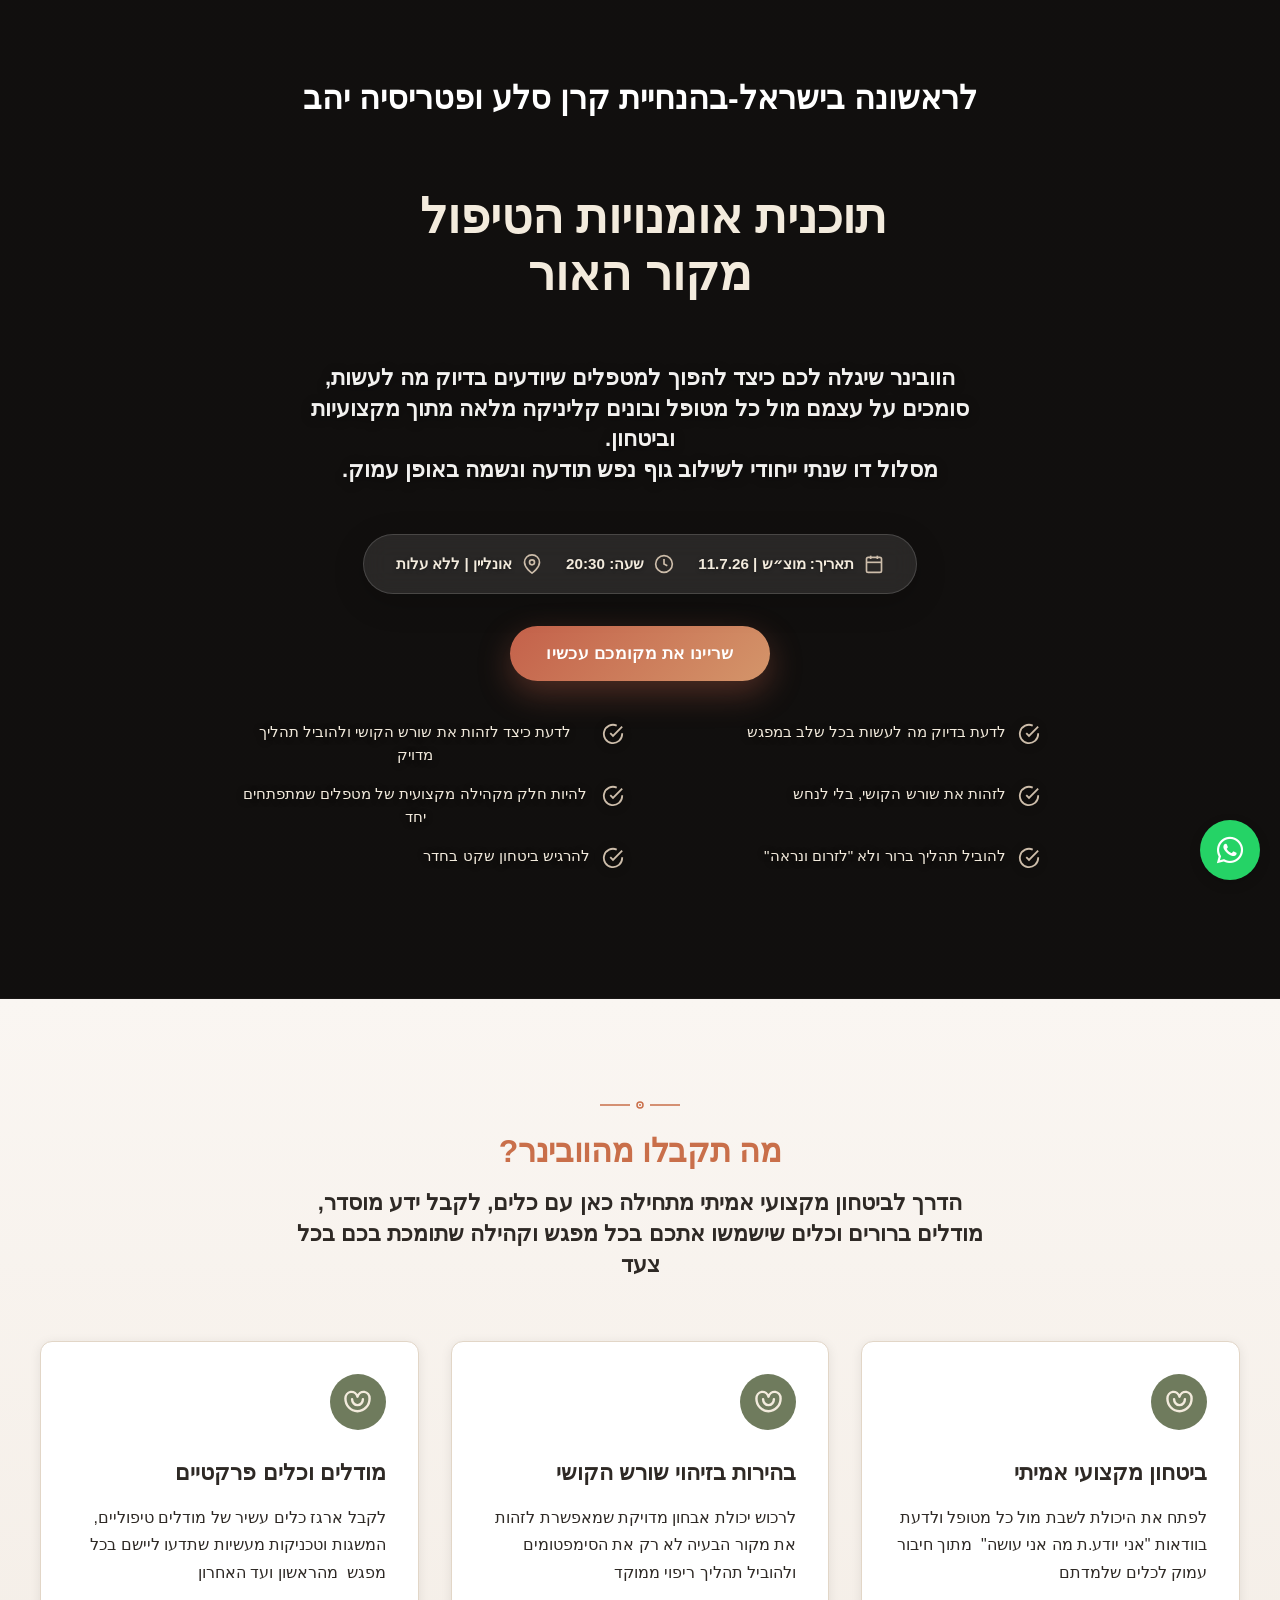
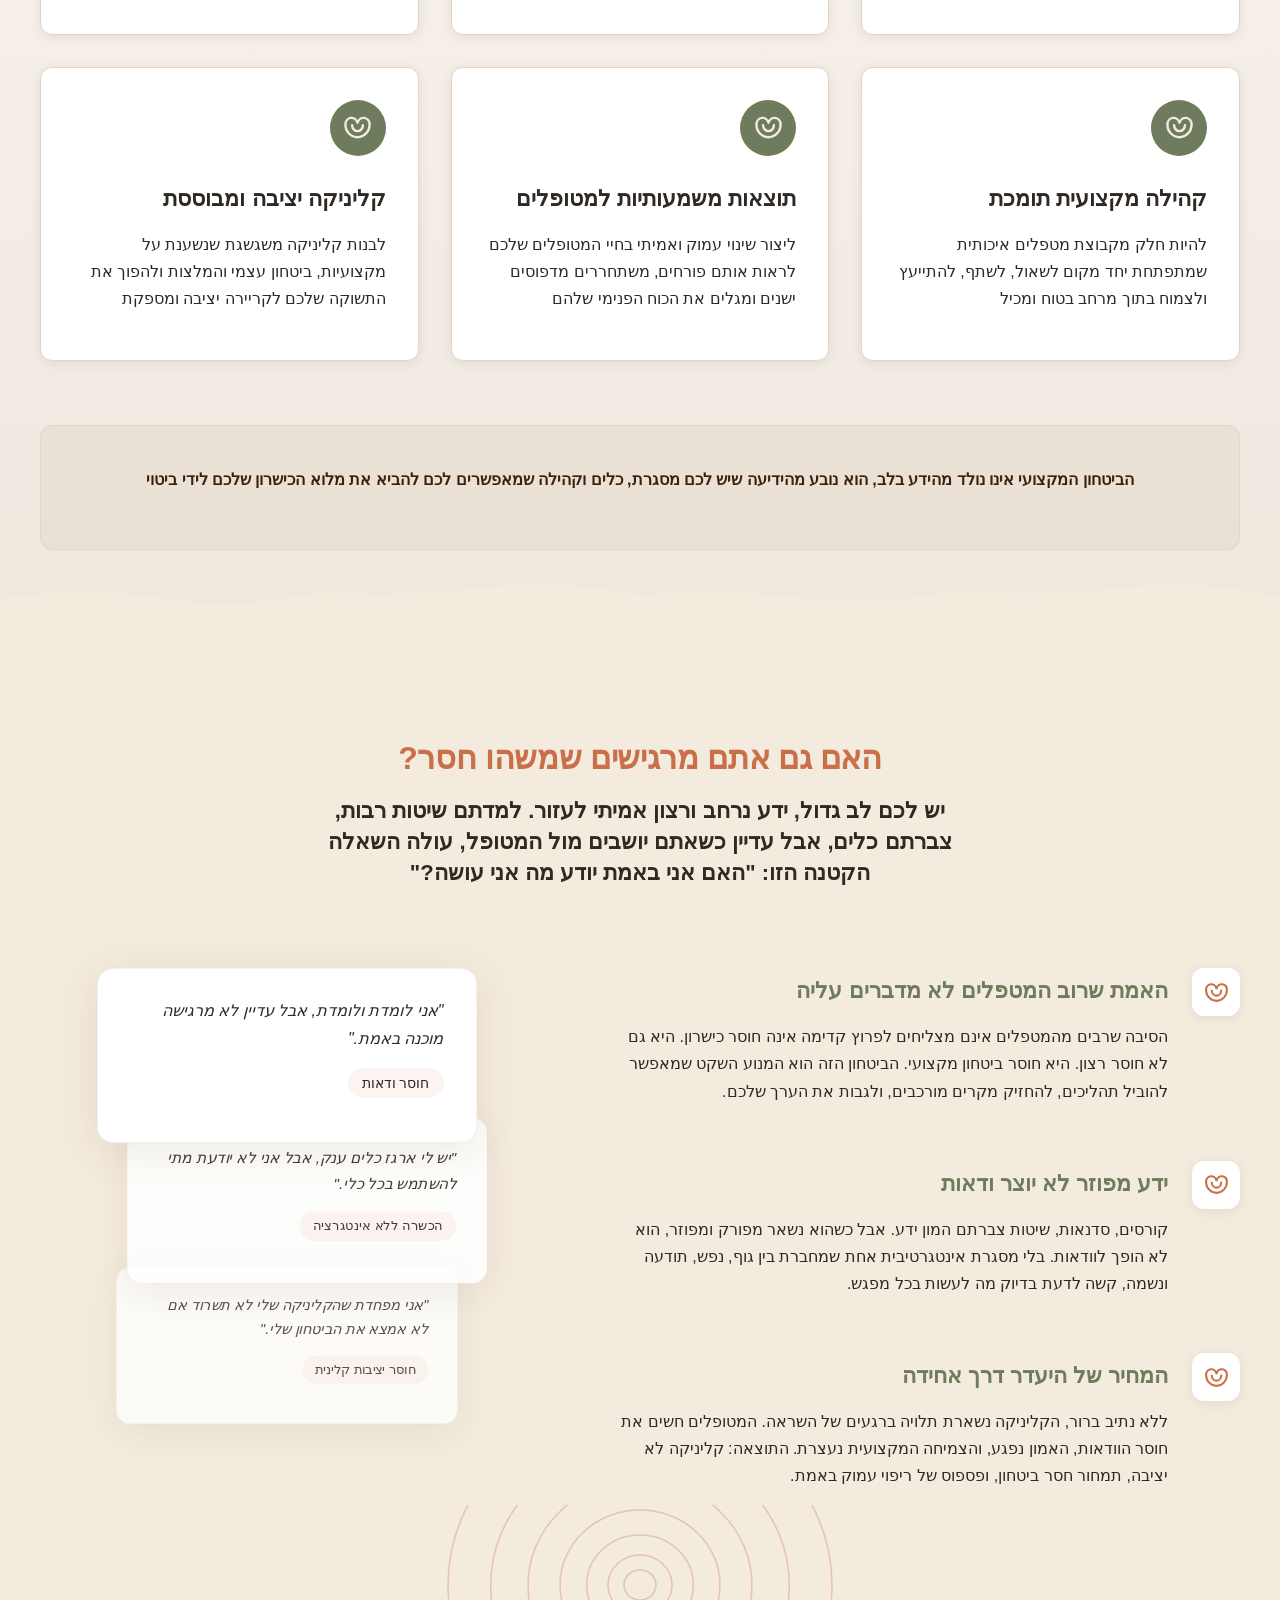
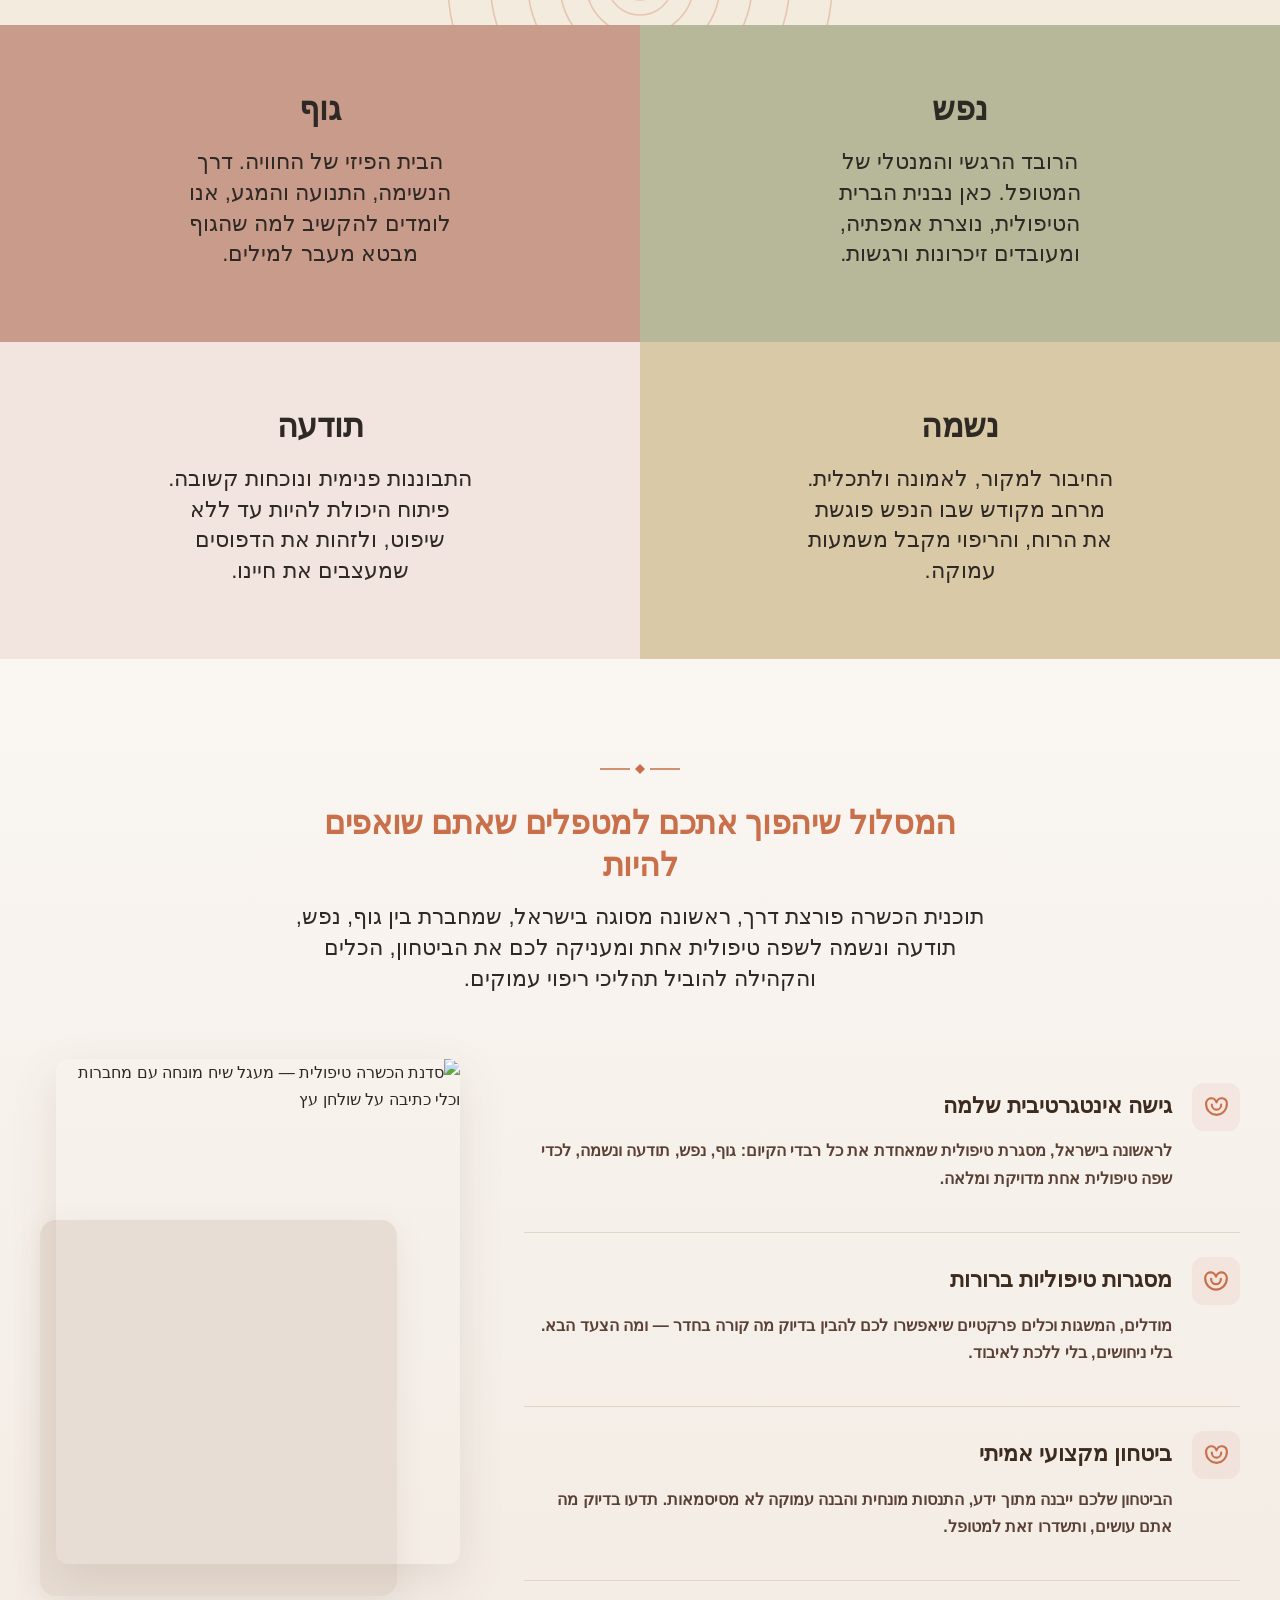
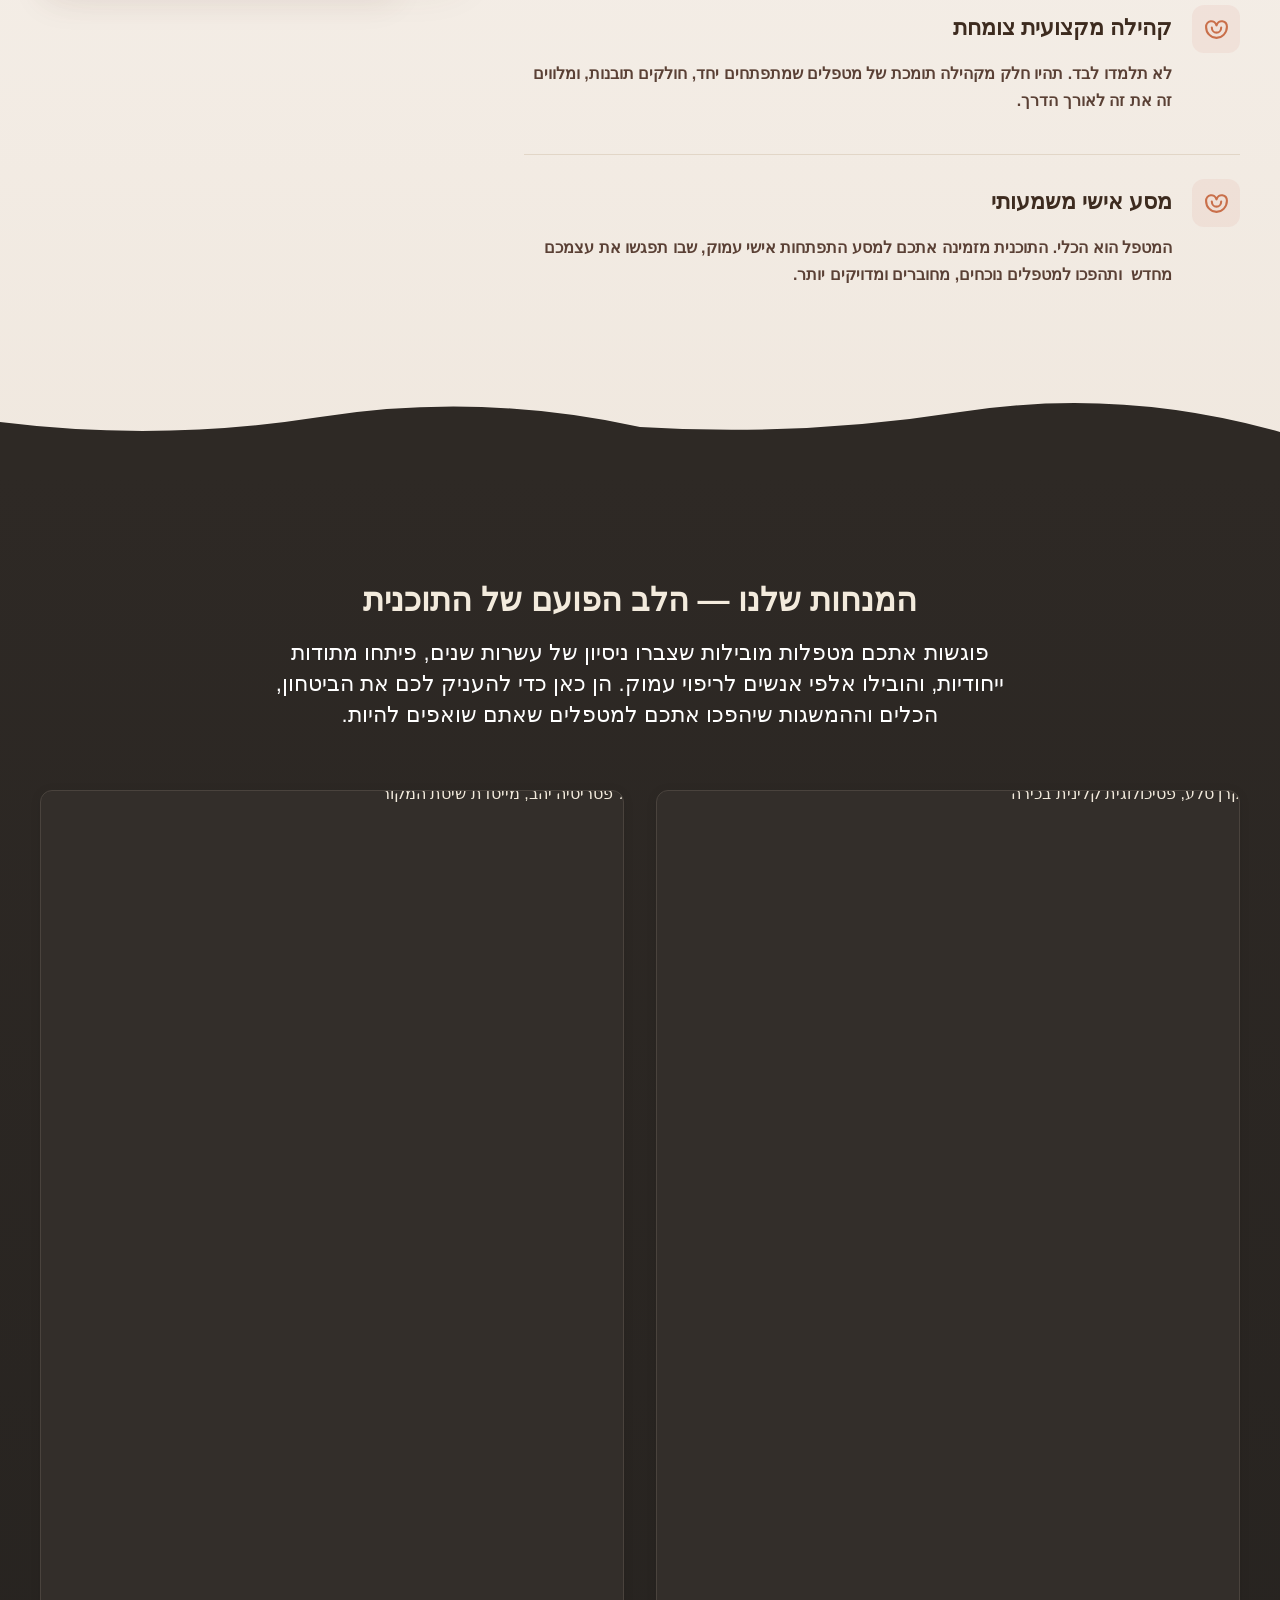
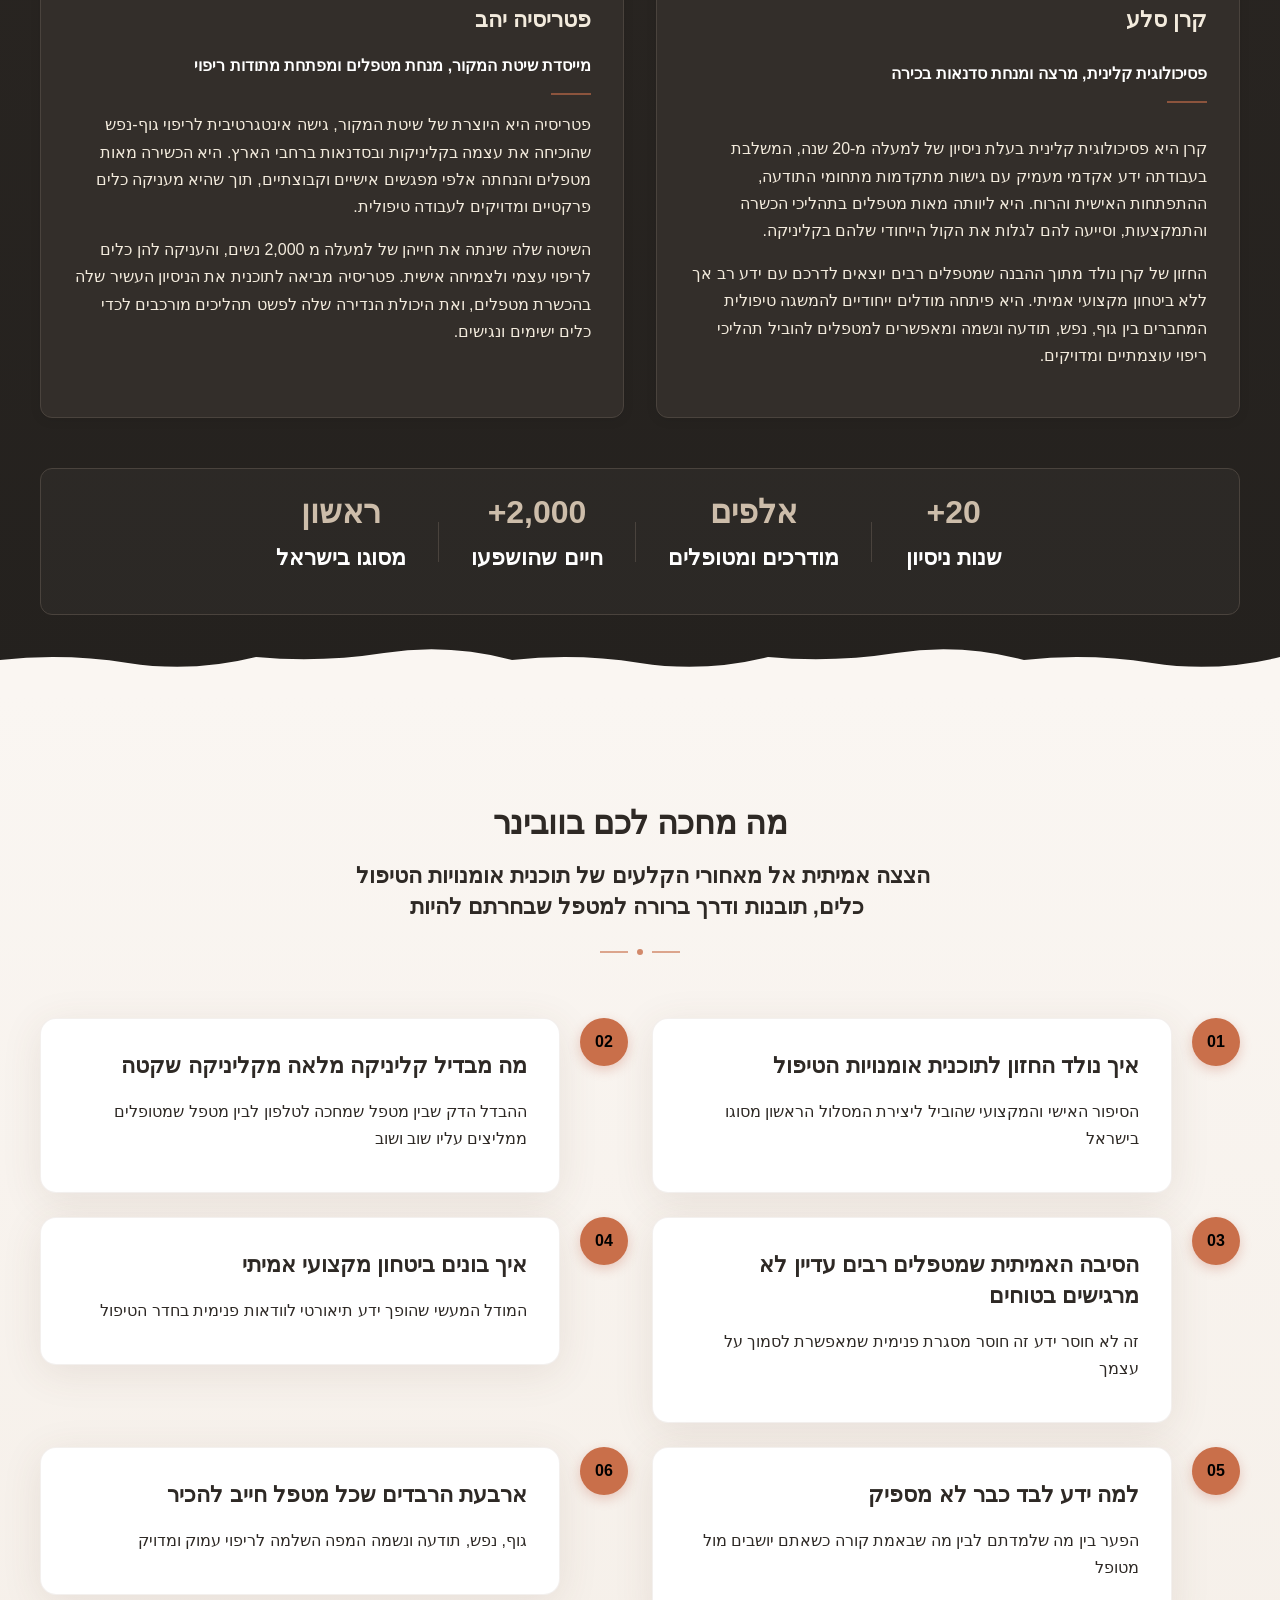
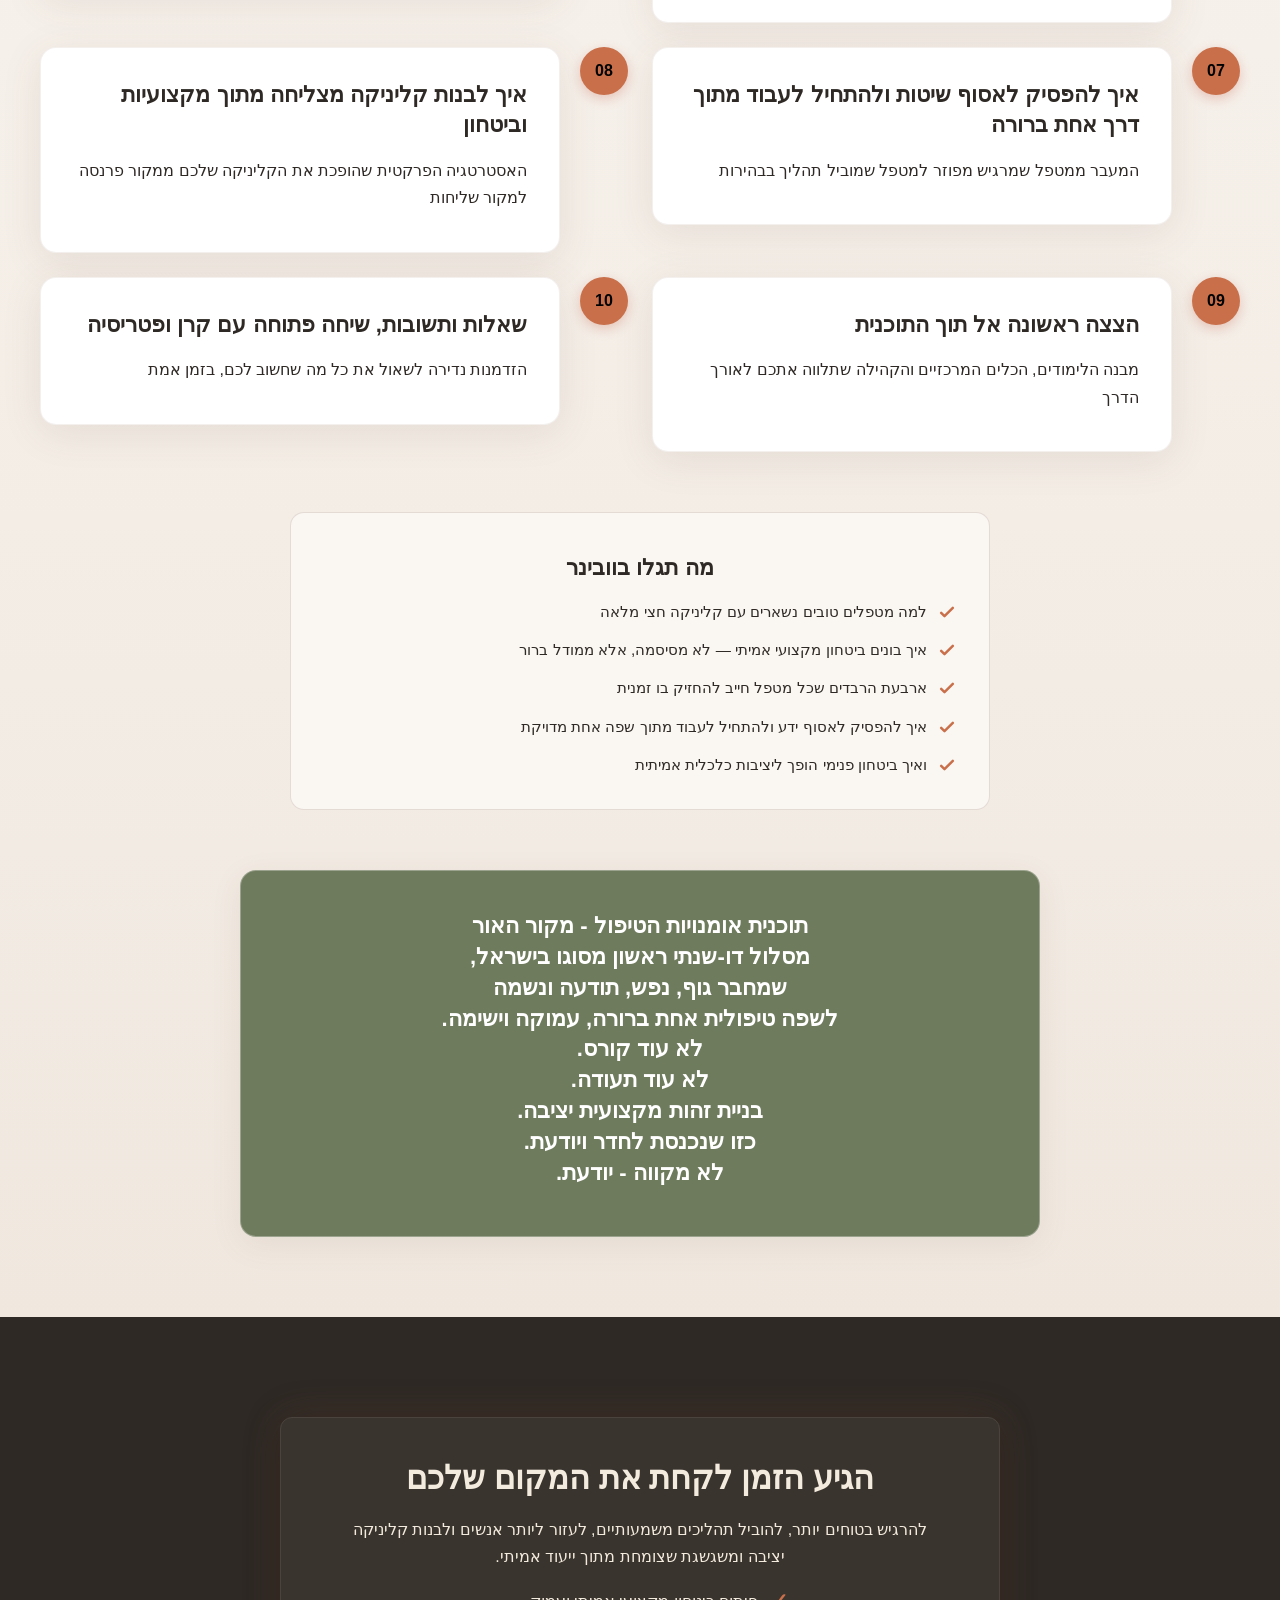
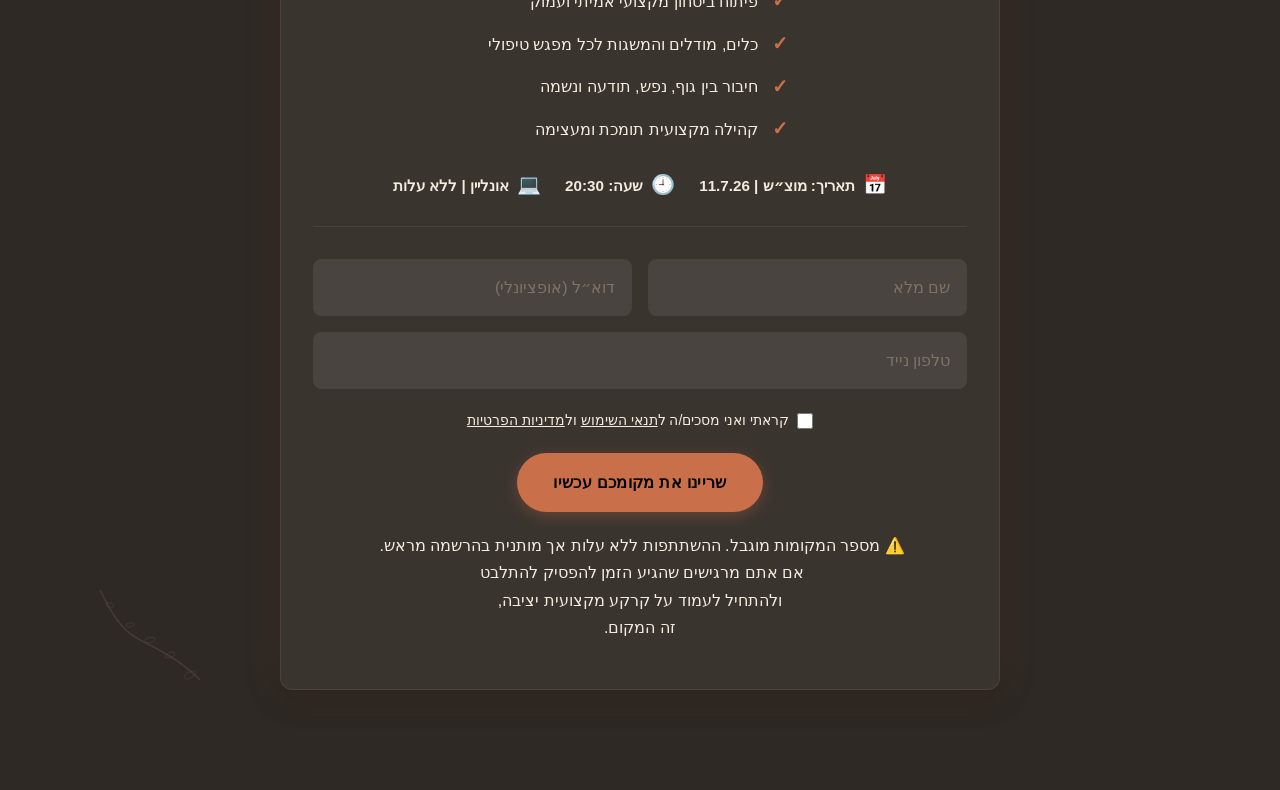
==== commit 49dad853: "Background sync: Progressive GitHub Sync" ====
--- a/public/index.html
+++ b/public/index.html
@@ -1 +1 @@
-<!doctype html><html dir="rtl" lang="he"><head><meta charset="UTF-8"><meta content="width=device-width,initial-scale=1" name="viewport"><meta content="index, follow" name="robots"><title>גלו את המטפל הבטוח שבכם — התוכנית לאומנויות הטיפול</title><meta content="וובינר חינמי למטפלים רגשיים שמוכנים לצמוח. בואו לגלות איך לפתח ביטחון מקצועי עמוק דרך הכשרה אינטגרטיבית גוף נפש נשמה. המקום שלכם למסע ריפוי מעצים מתחיל כאן!" name="description"><meta content="וובינר חינמי למטפלים רגשיים, פיתוח ביטחון מקצועי למטפלים, הכשרה אינטגרטיבית גוף נפש נשמה, הכשרה למטפלים הוליסטיים אונליין, אומנויות הטיפול ישראל" name="keywords"><link href="/assets/favicon.ico" rel="icon" type="image/x-icon"><link href="/assets/favicon-16x16.png" rel="icon" type="image/png" sizes="16x16"><link href="/assets/favicon-32x32.png" rel="icon" type="image/png" sizes="32x32"><link href="/assets/favicon-48x48.png" rel="icon" type="image/png" sizes="48x48"><link href="/assets/favicon-192x192.png" rel="icon" type="image/png" sizes="192x192"><link href="/assets/favicon-512x512.png" rel="icon" type="image/png" sizes="512x512"><link href="/assets/apple-touch-icon.png" rel="apple-touch-icon"><script>!function(){"use strict";var t="021707af-fbc0-415c-9145-1ef08efc628b",e="https://api.zappy5.com/api/analytics/track",a=18e5,n=2592e6,o=!0,i=!0,r=!0;var s=function(){var e="zappy_visitor_"+t,a=null;try{if(a=localStorage.getItem(e)){var o=JSON.parse(a),i=Date.now();if(i-o.created<n)return o.lastSeen=i,localStorage.setItem(e,JSON.stringify(o)),o.id}}catch(t){console.warn("Zappy Analytics: LocalStorage not available")}var r="zv_"+Date.now()+"_"+Math.random().toString(36).substr(2,9);try{localStorage.setItem(e,JSON.stringify({id:r,created:Date.now(),lastSeen:Date.now()}))}catch(t){}return r}(),c=function(){var e="zappy_session_"+t,n=null;try{if(n=sessionStorage.getItem(e)){var o=JSON.parse(n),i=Date.now();if(i-o.timestamp<a)return o.timestamp=i,sessionStorage.setItem(e,JSON.stringify(o)),o.id}}catch(t){console.warn("Zappy Analytics: SessionStorage not available")}var r="zs_"+Date.now()+"_"+Math.random().toString(36).substr(2,9);try{sessionStorage.setItem(e,JSON.stringify({id:r,timestamp:Date.now()}))}catch(t){}return r}();function l(a,n){n=n||{};var o={website_id:t,event_type:a,page_path:window.location.pathname,referrer:document.referrer||"direct",visitor_id:s,session_id:c,metadata:n};if(navigator.sendBeacon){var i=new Blob([JSON.stringify(o)],{type:"application/json"});navigator.sendBeacon(e,i)}else fetch(e,{method:"POST",headers:{"Content-Type":"application/json"},body:JSON.stringify(o),keepalive:!0}).catch(function(t){console.warn("Zappy Analytics: Failed to track event",t)})}o&&l("pageview",{title:document.title,url:window.location.href}),i&&document.addEventListener("click",function(t){var e=t.target;if("BUTTON"===e.tagName||e.closest("button")){var a="BUTTON"===e.tagName?e:e.closest("button");l("click",{element:"button",text:a.textContent.trim().substring(0,100),id:a.id||null,class:a.className||null})}else if("A"===e.tagName||e.closest("a")){var n="A"===e.tagName?e:e.closest("a");l("navigation",{element:"link",text:n.textContent.trim().substring(0,100),href:n.href,external:n.hostname!==window.location.hostname})}},!0),r&&document.addEventListener("submit",function(t){var e=t.target;l("form_submit",{form_id:e.id||null,form_name:e.name||null,form_action:e.action||null,form_method:e.method||"GET"})},!0);var m=Date.now();window.addEventListener("beforeunload",function(){l("page_unload",{time_on_page:Math.floor((Date.now()-m)/1e3),page_path:window.location.pathname})}),window.zappyAnalytics={track:l,getVisitorId:function(){return s},getSessionId:function(){return c}}}()</script><meta content="גלו את המטפל הבטוח שבכם — התוכנית לאומנויות הטיפול" property="og:title"><meta content="וובינר חינמי למטפלים רגשיים שמוכנים לצמוח. בואו לגלות איך לפתח ביטחון מקצועי עמוק דרך הכשרה אינטגרטיבית גוף נפש נשמה. המקום שלכם למסע ריפוי מעצים מתחיל כאן!" property="og:description"><meta content="summary_large_image" name="twitter:card"><meta content="גלו את המטפל הבטוח שבכם — התוכנית לאומנויות הטיפול" name="twitter:title"><meta content="וובינר חינמי למטפלים רגשיים שמוכנים לצמוח. בואו לגלות איך לפתח ביטחון מקצועי עמוק דרך הכשרה אינטגרטיבית גוף נפש נשמה. המקום שלכם למסע ריפוי מעצים מתחיל כאן!" name="twitter:description"><script type="application/ld+json">{"@context":"https://schema.org","@graph":[{"@type":"Organization","@id":"https://webinar.kerensela.com#organization","name":"התוכנית לאומנויות הטיפול","url":"https://webinar.kerensela.com","description":"A pioneering Israeli training program called 'The Arts of Therapy' led by clinical psychologist Keren Sela and Patricia Yahav, founder of the Source Method. The program targets therapists who feel knowledgeable but lack professional confidence and a unified framework. It offers an integrative holistic approach connecting body, mind, consciousness, and soul, positioning itself as the first of its kind in Israel. The brand voice is warm, empowering, and deeply spiritual yet professional — combining psychological credibility with personal growth and healing energy. The webinar page serves as the top-of-funnel entry point to a paid certification program.","contactPoint":[{"@type":"ContactPoint","contactType":"customer service","email":"keren@kerensela.co.il","telephone":"0544911119"}]},{"@type":"WebSite","@id":"https://webinar.kerensela.com#website","url":"https://webinar.kerensela.com","name":"התוכנית לאומנויות הטיפול","publisher":{"@id":"https://webinar.kerensela.com#organization"}},{"@type":"ContactPage","@id":"https://webinar.kerensela.com#contactpage","url":"https://webinar.kerensela.com","name":"גלו את המטפל הבטוח שבכם — התוכנית לאומנויות הטיפול","mainEntity":{"@id":"https://webinar.kerensela.com#organization"},"potentialAction":{"@type":"CommunicateAction","target":{"@type":"EntryPoint","urlTemplate":"https://webinar.kerensela.com/api/email/contact-form","actionPlatform":["http/method=POST"],"contentType":"application/json"},"instrument":[{"@type":"PropertyValue","name":"fullName","propertyID":"text","valueRequired":true,"description":"שם מלא"},{"@type":"PropertyValue","name":"email","propertyID":"email","valueRequired":false,"description":"דוא״ל (אופציונלי)"},{"@type":"PropertyValue","name":"phone","propertyID":"tel","valueRequired":true,"description":"טלפון נייד"},{"@type":"PropertyValue","name":"privacy_consent","propertyID":"checkbox","valueRequired":true}]}}]}</script><meta content="website" property="og:type"><meta content="he_IL" property="og:locale"><link href="https://cdnjs.cloudflare.com/ajax/libs/font-awesome/6.4.0/css/all.min.css" rel="stylesheet"><style>.skip-link{position:absolute;top:0;left:0;transform:translateY(-200%);padding:12px 18px;background:var(--bg-dark,#1a1a1a);color:var(--text-light,#fff);font-weight:600;border-radius:0 0 8px 0;z-index:10000}.skip-link:focus{transform:none;outline:2px solid var(--ring,#fff);outline-offset:2px}:focus-visible{outline:2px solid var(--ring,currentColor);outline-offset:3px}</style><link href="/assets/favicon.ico" rel="icon" type="image/x-icon"><link href="/assets/favicon-16x16.png" rel="icon" type="image/png" sizes="16x16"><link href="/assets/favicon-32x32.png" rel="icon" type="image/png" sizes="32x32"><link href="/assets/favicon-48x48.png" rel="icon" type="image/png" sizes="48x48"><link href="/assets/favicon-192x192.png" rel="icon" type="image/png" sizes="192x192"><link href="/assets/favicon-512x512.png" rel="icon" type="image/png" sizes="512x512"><link href="/assets/apple-touch-icon.png" rel="apple-touch-icon"><link href="https://cdn.jsdelivr.net/npm/vanilla-cookieconsent@3/dist/cookieconsent.css" rel="stylesheet"><script src="https://cdn.jsdelivr.net/npm/vanilla-cookieconsent@3/dist/cookieconsent.umd.js"></script><script src="https://cdn.jsdelivr.net/gh/mickidum/acc_toolbar/acctoolbar/acctoolbar.min.js"></script><style data-zappy-section-v2-css="true">.index-agenda-section{background:linear-gradient(180deg,#faf6f2 0,#f0e8df 100%);color:var(--text-dark);padding:100px 20px 80px;position:relative;overflow:hidden;direction:rtl}.index-agenda-section__container{max-width:1200px;margin:0 auto;position:relative;z-index:2}.index-agenda-section__header{text-align:center;margin-bottom:60px}.index-agenda-section__title{font-family:'Cormorant Garamond','Playfair Display',serif;font-size:2rem;font-weight:700;letter-spacing:-.01em;line-height:1.2;color:var(--text-dark);margin-bottom:16px}.index-agenda-section__subtitle{font-family:Assistant,Inter,sans-serif;font-size:1.05rem;line-height:1.8;color:var(--text-muted);max-width:650px;margin-inline:auto;text-align:center}.index-agenda-section__flourish{margin-top:24px;display:flex;justify-content:center}.index-agenda-section__flourish svg{width:80px;height:auto;opacity:.8}.index-agenda-section__timeline{display:grid;grid-template-columns:1fr;gap:24px;margin-bottom:60px}.index-agenda-section__item{display:flex;align-items:flex-start;gap:20px;position:relative}.index-agenda-section__item-marker{flex-shrink:0;width:48px;height:48px;border-radius:50%;background:var(--primary);color:#fff;display:flex;align-items:center;justify-content:center;box-shadow:0 4px 12px rgba(196,97,74,.3);position:relative;z-index:2}.index-agenda-section__item-number{font-family:Assistant,Inter,sans-serif;font-size:1rem;font-weight:700;line-height:1}.index-agenda-section__item-content{flex:1;background:#fff;border-radius:16px;box-shadow:0 8px 40px rgba(100,70,50,.1);padding:1.5rem 2rem;border:1px solid rgba(139,111,94,.1);transition:transform .2s ease,box-shadow .2s ease}.index-agenda-section__item-content:hover{transform:translateY(-2px);box-shadow:0 16px 48px rgba(100,70,50,.12)}.index-agenda-section__item-title{font-family:'Cormorant Garamond','Playfair Display',serif;font-size:1.4rem;font-weight:600;line-height:1.35;color:var(--text-dark);margin-bottom:8px;text-align:right}.index-agenda-section__item-text{font-family:Assistant,Inter,sans-serif;font-size:.95rem;font-weight:400;line-height:1.75;color:var(--text-muted);text-align:right;margin:0}.index-agenda-section__audience{margin-bottom:60px}.index-agenda-section__audience-card{background:#faf6f2;border:1px solid rgba(139,111,94,.2);border-radius:14px;padding:2rem;max-width:700px;margin:0 auto}.index-agenda-section__audience-title{font-family:'Cormorant Garamond','Playfair Display',serif;font-size:1.4rem;font-weight:600;line-height:1.35;color:var(--text-dark);margin-bottom:24px;text-align:center}.index-agenda-section__audience-list{list-style:none;padding:0;margin:0;display:grid;grid-template-columns:repeat(auto-fit,minmax(200px,1fr));gap:12px 24px}.index-agenda-section__audience-item{display:flex;align-items:center;gap:10px;font-family:Assistant,Inter,sans-serif;font-size:.95rem;line-height:1.6;color:var(--text-dark);text-align:right}.index-agenda-section__check-icon{width:20px;height:20px;flex-shrink:0;color:var(--primary)}.index-agenda-section__vision{max-width:800px;margin:0 auto;padding:2rem;background:rgba(255,255,255,.6);backdrop-filter:blur(4px);border-radius:16px;border:1px solid rgba(255,255,255,.8);box-shadow:0 8px 32px rgba(100,70,50,.08)}.index-agenda-section__vision-text{font-family:Assistant,Inter,sans-serif;font-size:.95rem;font-weight:400;line-height:1.75;color:var(--text-dark);text-align:right;margin:0;font-style:italic}.index-agenda-section__botanical{position:absolute;bottom:20px;left:20px;width:180px;height:auto;pointer-events:none;z-index:1;opacity:.6}.index-agenda-section__botanical svg{width:100%;height:auto}@media (max-width:768px){.index-agenda-section{padding:80px 16px 60px}.index-agenda-section__header{margin-bottom:40px}.index-agenda-section__title{font-size:1.75rem}.index-agenda-section__subtitle{font-size:1rem}.index-agenda-section__timeline{gap:16px}.index-agenda-section__item{gap:12px}.index-agenda-section__item-marker{width:40px;height:40px}.index-agenda-section__item-number{font-size:.9rem}.index-agenda-section__item-content{padding:1.25rem}.index-agenda-section__item-title{font-size:1.2rem}.index-agenda-section__audience-list{grid-template-columns:1fr}.index-agenda-section__audience-card{padding:1.5rem}.index-agenda-section__vision{padding:1.5rem}.index-agenda-section__botanical{width:120px;bottom:10px;left:10px;opacity:.4}}@media (min-width:769px){.index-agenda-section__timeline{grid-template-columns:1fr 1fr}}</style><style data-zappy-section-v2-css="true">.home-layout-section{direction:rtl;text-align:right;background:var(--bg-light);color:var(--text-dark);padding:0;margin:0;overflow:hidden}.home-layout-section__grid{display:grid;grid-template-columns:1fr 1fr;grid-template-rows:1fr 1fr;min-height:600px;width:100%;max-width:100%}.home-layout-section__panel{position:relative;display:flex;align-items:center;justify-content:center;padding:2rem;overflow:hidden;transition:all .3s ease;cursor:default}.home-layout-section__panel-content{position:relative;z-index:2;text-align:center;max-width:360px;padding:1.5rem}.home-layout-section__panel-title{font-family:'Cormorant Garamond','Playfair Display',serif;font-size:3rem;font-weight:700;margin:0 0 1rem 0;line-height:1.2;letter-spacing:-.01em;color:var(--text-dark)}.home-layout-section__panel-desc{font-family:Assistant,Inter,sans-serif;font-size:1rem;font-weight:400;line-height:1.7;margin:0;color:var(--text-dark);opacity:.85}.home-layout-section__panel--nefesh{background-color:#b7b89a}.home-layout-section__panel--guf{background-color:#c89b8b}.home-layout-section__panel--neshamah{background-color:#d9c9a6}.home-layout-section__panel--todaah{background-color:#9da7b5}.home-layout-section__panel:hover{filter:brightness(1.03);box-shadow:inset 0 0 0 1px rgba(255,255,255,.2)}@media (max-width:768px){.home-layout-section__grid{grid-template-columns:1fr!important;grid-template-rows:auto;min-height:auto}.home-layout-section__panel{min-height:250px;padding:2rem 1.5rem}.home-layout-section__panel-title{font-size:2.5rem}.home-layout-section__panel-content{max-width:280px}}</style><style data-zappy-section-v2-css="true">.index-hero-section{position:relative;width:100%;min-height:100vh;display:flex;align-items:center;justify-content:center;background-color:var(--bg-dark);color:var(--text-light);overflow:hidden;direction:rtl;padding:120px 16px 80px}.index-hero-section .hero-bg-wrapper{position:absolute;inset:0;width:100%;height:100%;z-index:0}.index-hero-section .hero-bg-image{width:100%;height:100%;background-size:cover!important;background-position:center!important;min-height:100vh!important}.index-hero-section .hero-scrim{position:absolute;inset:0;width:100%;height:100%;z-index:1;pointer-events:none;background:linear-gradient(to bottom,rgba(46,41,37,.5) 0,rgba(46,41,37,.75) 50%,rgba(46,41,37,.9) 100%)}.index-hero-section .hero-mandala{position:absolute;top:40px;inset-inline-start:40px;width:120px;height:120px;z-index:2;pointer-events:none;opacity:.7;color:var(--primary)}.index-hero-section .hero-content-container{position:relative;z-index:10;max-width:900px;width:100%;margin:0 auto;text-align:center;display:flex;flex-direction:column;align-items:center;gap:32px}.index-hero-section .hero-text-group{display:flex;flex-direction:column;align-items:center;gap:20px;width:100%}.index-hero-section .hero-label{font-size:.85rem;font-weight:500;letter-spacing:.08em;text-transform:uppercase;color:var(--accent);margin:0;text-shadow:0 2px 8px rgba(0,0,0,.4)}.index-hero-section .hero-headline{font-family:'Cormorant Garamond','Playfair Display',serif;font-size:3.2rem;font-weight:700;letter-spacing:-.01em;line-height:1.15;color:var(--text-light);margin:0;max-width:none!important}.index-hero-section .hero-subtitle{font-size:1.4rem;font-weight:400;line-height:1.45;color:var(--text-light);margin:0;text-shadow:0 2px 12px rgba(0,0,0,.5);max-width:700px;opacity:.95}.index-hero-section .hero-event-details{display:flex;flex-wrap:wrap;justify-content:center;align-items:center;gap:24px;padding:16px 32px;background:rgba(255,255,255,.1);backdrop-filter:blur(12px);-webkit-backdrop-filter:blur(12px);border-radius:100px;border:1px solid rgba(255,255,255,.15);box-shadow:0 8px 32px rgba(0,0,0,.2)}.index-hero-section .event-item{display:flex;align-items:center;gap:10px;color:var(--text-light);font-size:.95rem;font-weight:500;text-shadow:0 1px 4px rgba(0,0,0,.4)}.index-hero-section .event-icon{width:20px;height:20px;flex-shrink:0;color:var(--accent)}.index-hero-section .hero-cta-group{display:flex;flex-wrap:wrap;justify-content:center;align-items:center;gap:16px;width:100%}.index-hero-section .btn-primary-hero{display:inline-block;background:linear-gradient(135deg,#c4614a 0,#d4956a 100%);color:#fff;padding:16px 36px;border-radius:100px;border:none;font-weight:600;font-size:1.05rem;letter-spacing:.02em;cursor:pointer;text-decoration:none;box-shadow:0 12px 32px rgba(196,97,74,.35);transition:all .35s cubic-bezier(.4, 0, .2, 1);text-shadow:none}.index-hero-section .btn-primary-hero:hover{transform:translateY(-3px);box-shadow:0 16px 40px rgba(196,97,74,.5)}.index-hero-section .btn-ghost-hero{display:inline-block;background:0 0;color:var(--text-light);border:1.5px solid rgba(255,255,255,.4);padding:14px 32px;border-radius:100px;font-weight:500;font-size:.95rem;text-decoration:none;backdrop-filter:blur(4px);transition:all .35s cubic-bezier(.4, 0, .2, 1);text-shadow:0 1px 4px rgba(0,0,0,.4)}.index-hero-section .btn-ghost-hero:hover{background:rgba(255,255,255,.15);border-color:var(--accent);color:var(--accent);transform:translateY(-2px)}.index-hero-section .hero-benefits-list{list-style:none;padding:0;margin:8px 0 0;display:grid;grid-template-columns:repeat(2,1fr);gap:16px 32px;width:100%;max-width:800px;text-align:start}.index-hero-section .hero-benefits-list li{display:flex;align-items:flex-start;gap:12px;color:var(--text-light);font-size:.95rem;font-weight:400;line-height:1.5;text-shadow:0 1px 6px rgba(0,0,0,.5)}.index-hero-section .benefit-icon{width:22px;height:22px;flex-shrink:0;margin-top:2px;color:var(--accent);filter:drop-shadow(0 1px 4px rgba(0,0,0,.4))}@media (max-width:768px){.index-hero-section{padding:140px 16px 60px}.index-hero-section .hero-content-container{gap:28px}.index-hero-section .hero-headline{font-size:2.2rem;line-height:1.2}.index-hero-section .hero-subtitle{font-size:1.1rem;line-height:1.5}.index-hero-section .hero-event-details{flex-direction:column;gap:12px;padding:16px 24px;border-radius:24px;width:100%;max-width:320px}.index-hero-section .hero-cta-group{flex-direction:column;width:100%;max-width:320px}.index-hero-section .btn-ghost-hero,.index-hero-section .btn-primary-hero{width:100%;text-align:center;padding:14px 24px;font-size:.95rem}.index-hero-section .hero-benefits-list{grid-template-columns:1fr!important;gap:12px;max-width:100%}.index-hero-section .hero-mandala{top:20px;inset-inline-start:20px;width:80px;height:80px;opacity:.5}}.hero .hero-title,.hero h1,.hero-section h1,.hero-title,[class*=hero-] h1,[class~=hero] h1{font-size:48px!important;line-height:1.2!important}@media (max-width:1024px){.hero .hero-title,.hero h1,.hero-section h1,.hero-title,[class*=hero-] h1,[class~=hero] h1{font-size:36px!important}}@media (max-width:768px){.hero .hero-title,.hero h1,.hero-section h1,.hero-title,[class*=hero-] h1,[class~=hero] h1{font-size:28px!important}}</style><link href="/styles.css" rel="stylesheet"><script>window.ZAPPY_WEBSITE_ID="021707af-fbc0-415c-9145-1ef08efc628b",window.ZAPPY_API_BASE="https://api.zappy5.com"</script><style id="zappy-dropdown-submenu-styles">#navMenu li:has(.sub-menu),.nav-menu li:has(.sub-menu),.navbar li:has(.sub-menu),nav li:has(.sub-menu){position:relative}#navMenu .sub-menu,.nav-menu .sub-menu,.navbar .sub-menu,nav .sub-menu{display:block!important;position:absolute!important;top:100%;left:0;min-width:220px;background:#fff;border-radius:8px;box-shadow:0 8px 25px rgba(0,0,0,.15);padding:8px 0;opacity:0;visibility:hidden;transform:translateY(10px);transition:all .3s ease;z-index:1000;list-style:none;pointer-events:none}#navMenu li:hover>.sub-menu,.nav-menu li:hover>.sub-menu,.navbar li:hover>.sub-menu,nav li:hover>.sub-menu{opacity:1!important;visibility:visible!important;transform:translateY(0)!important;pointer-events:auto!important}.sub-menu li{list-style:none;margin:0;padding:0}.sub-menu a{display:block!important;padding:10px 16px!important;color:var(--text-dark,#333)!important;font-weight:500;text-decoration:none;white-space:nowrap;transition:background-color .2s}.sub-menu .zappy-nav-child>a{padding-left:28px!important;font-size:.9em!important;opacity:.85!important}[dir=rtl] .sub-menu .zappy-nav-child>a,html[lang=ar] .sub-menu .zappy-nav-child>a,html[lang=he] .sub-menu .zappy-nav-child>a{padding-left:10px!important;padding-right:28px!important}.sub-menu .zappy-nav-parent>a{font-weight:600!important}.sub-menu a:hover{background-color:#f5f5f5}[dir=rtl] .nav-menu .sub-menu,[dir=rtl] .navbar .sub-menu,[dir=rtl] nav .sub-menu,html[lang=ar] .nav-menu .sub-menu,html[lang=ar] .navbar .sub-menu,html[lang=ar] nav .sub-menu,html[lang=he] .nav-menu .sub-menu,html[lang=he] .navbar .sub-menu,html[lang=he] nav .sub-menu{left:auto!important;right:0!important}.sub-menu:empty,.sub-menu:not(:has(li)):not(:has(> a)),.sub-menu:not(:has(li:not(.zappy-hidden-menu-item))):not(:has(> a)){display:none!important;opacity:0!important;visibility:hidden!important;pointer-events:none!important}li:has(.menu-group-title):hover>.sub-menu{opacity:1!important;visibility:visible!important;transform:translateY(0)!important;pointer-events:auto!important}#navMenu>li>.menu-group-title,.nav-menu>li>.menu-group-title{display:inline-block;padding:.5rem 1rem;cursor:default;user-select:none}@media (max-width:768px){#navMenu .sub-menu,.nav-menu .sub-menu,.navbar .sub-menu,nav .sub-menu{position:static!important;transform:none!important;box-shadow:none!important;background:0 0!important;max-height:0;overflow:hidden;opacity:0;visibility:hidden;transition:max-height .3s ease,opacity .3s ease;padding:0!important;border-radius:0!important}#navMenu .sub-menu.mobile-expanded,.nav-menu .sub-menu.mobile-expanded,.navbar .sub-menu.mobile-expanded{max-height:none!important;overflow-y:visible!important;opacity:1!important;visibility:visible!important;padding:8px 0 8px 16px!important}[dir=rtl] .sub-menu.mobile-expanded,html[lang=he] .sub-menu.mobile-expanded{padding:8px 16px 8px 0!important}#navMenu li:hover>.sub-menu,.nav-menu li:hover>.sub-menu,.navbar li:hover>.sub-menu,nav li:hover>.sub-menu{opacity:0;visibility:hidden;pointer-events:none}#navMenu li>.sub-menu.mobile-expanded,.nav-menu li>.sub-menu.mobile-expanded,.navbar li>.sub-menu.mobile-expanded,nav li>.sub-menu.mobile-expanded{opacity:1!important;visibility:visible!important;pointer-events:auto!important}#navMenu li:has(.sub-menu),.nav-menu li:has(.sub-menu),.navbar li:has(.sub-menu),nav li:has(.sub-menu){display:flex!important;flex-wrap:wrap!important;align-items:center!important;position:relative!important;min-height:44px!important}#navMenu li:has(.sub-menu)>a,.nav-menu li:has(.sub-menu)>a,.navbar li:has(.sub-menu)>a,nav li:has(.sub-menu)>a{flex:1!important;min-width:0!important}#navMenu li:has(.sub-menu)>.menu-group-title,.nav-menu li:has(.sub-menu)>.menu-group-title,.navbar li:has(.sub-menu)>.menu-group-title,nav li:has(.sub-menu)>.menu-group-title{flex:1!important;min-width:0!important;padding:0!important;line-height:inherit!important}#navMenu li:has(.sub-menu)>.sub-menu,.nav-menu li:has(.sub-menu)>.sub-menu,.navbar li:has(.sub-menu)>.sub-menu,nav li:has(.sub-menu)>.sub-menu{flex-basis:100%!important;width:100%!important}#navMenu li:has(.sub-menu)>a [class*=arrow],#navMenu li:has(.sub-menu)>a [class*=chevron],.nav-menu li:has(.sub-menu)>a .fa-angle-down,.nav-menu li:has(.sub-menu)>a .fa-chevron-down,.nav-menu li:has(.sub-menu)>a [class*=arrow],.nav-menu li:has(.sub-menu)>a [class*=chevron],nav li:has(.sub-menu)>a [class*=arrow],nav li:has(.sub-menu)>a [class*=chevron]{display:none!important;visibility:hidden!important}.mobile-submenu-toggle{display:flex!important;align-items:center!important;justify-content:center!important;width:44px!important;height:auto!important;background:0 0!important;border:none!important;cursor:pointer!important;color:var(--text-light)!important;position:static!important;flex-shrink:0!important;align-self:stretch!important;z-index:2!important;padding:0!important;margin:0!important}.mobile-submenu-toggle::after{content:''!important;width:0!important;height:0!important;border-left:6px solid transparent!important;border-right:6px solid transparent!important;border-top:7px solid currentColor!important;transition:transform .3s ease!important}.mobile-submenu-toggle.expanded::after{transform:rotate(180deg)!important}.sub-menu a{padding:10px 0!important;display:block!important;color:var(--text-light)!important;white-space:normal!important}.sub-menu .zappy-nav-child>a{padding-left:28px!important;font-size:.9em!important;opacity:.85!important}[dir=rtl] .sub-menu .zappy-nav-child>a,html[lang=ar] .sub-menu .zappy-nav-child>a,html[lang=he] .sub-menu .zappy-nav-child>a{padding-left:0!important;padding-right:28px!important}.sub-menu .zappy-nav-parent>a{font-weight:600!important}#navMenu.active,.nav-menu.active{max-width:100vw!important;overflow-x:hidden!important;box-sizing:border-box!important}.navbar .sub-menu li a,.zappy-products-dropdown .sub-menu a,nav.navbar .sub-menu li a{color:var(--text-light)!important}}@media (min-width:769px){.mobile-submenu-toggle{display:none!important}}</style><style id="zappy-widget-visibility">html[dir=rtl] .whatsapp-float{right:20px!important;left:auto!important}html:not([dir]) .whatsapp-float,html[dir=ltr] .whatsapp-float{left:20px!important;right:auto!important}html[dir=rtl] #mic-access-tool-general-button,html[dir=rtl] #mic-init-access-tool #mic-access-tool-general-button,html[dir=rtl] #mic-init-access-tool .mic-access-tool-general-button,html[dir=rtl] ._access-icon,html[dir=rtl] .mic-access-tool-general-button{left:20px!important;right:auto!important}html:not([dir]) #mic-access-tool-general-button,html:not([dir]) #mic-init-access-tool #mic-access-tool-general-button,html:not([dir]) #mic-init-access-tool .mic-access-tool-general-button,html:not([dir]) ._access-icon,html:not([dir]) .mic-access-tool-general-button,html[dir=ltr] #mic-access-tool-general-button,html[dir=ltr] #mic-init-access-tool #mic-access-tool-general-button,html[dir=ltr] #mic-init-access-tool .mic-access-tool-general-button,html[dir=ltr] ._access-icon,html[dir=ltr] .mic-access-tool-general-button{right:20px!important;left:auto!important}@media (max-width:768px){.whatsapp-float{display:flex!important}}@media (min-width:769px){.whatsapp-float{display:flex!important}}@media (max-width:768px){#mic-access-tool-general-button,#mic-init-access-tool #mic-access-tool-general-button,#mic-init-access-tool .mic-access-tool-general-button,._access-icon,.mic-access-tool-general-button{display:flex!important;visibility:visible!important;opacity:1!important;pointer-events:auto!important}#mic-access-tool-box.opened-mic-access-tool,#mic-init-access-tool #mic-access-tool-box.opened-mic-access-tool,.mic-access-tool-box.opened-mic-access-tool{visibility:visible!important;opacity:1!important;pointer-events:auto!important}}@media (min-width:769px){#mic-access-tool-general-button,#mic-init-access-tool #mic-access-tool-general-button,#mic-init-access-tool .mic-access-tool-general-button,._access-icon,.mic-access-tool-general-button{display:flex!important;visibility:visible!important;opacity:1!important;pointer-events:auto!important}#mic-access-tool-box.opened-mic-access-tool,#mic-init-access-tool #mic-access-tool-box.opened-mic-access-tool,.mic-access-tool-box.opened-mic-access-tool{visibility:visible!important;opacity:1!important;pointer-events:auto!important}}</style></head><body><a href="#main" class="skip-link">דלג לתוכן הראשי</a><script>window.addEventListener("load",function(){const e=document.querySelector(".navbar, nav, header");if(!e)return void console.log("[Navbar] Navbar element not found");let t=document.getElementById("mobileToggle")||document.querySelector(".mobile-toggle")||document.querySelector(".hamburger")||document.querySelector(".hamburger-menu")||document.querySelector(".menu-toggle")||document.querySelector(".burger-menu")||document.querySelector('[aria-label="Menu"]')||document.querySelector('[aria-label="תפריט"]');const n=document.querySelector(".phone-header-btn"),o=window.getComputedStyle(e);let r=o.backgroundColor;if(console.log("[Navbar] Initial navbar background:",r),"transparent"===r||"rgba(0, 0, 0, 0)"===r||r.startsWith("rgba")&&r.includes(", 0)")){const e=o.backgroundImage;if(e&&"none"!==e)console.log("[Navbar] Navbar has background image/gradient, using dark text"),r="rgb(240, 240, 240)";else{const e=window.getComputedStyle(document.body).backgroundColor;console.log("[Navbar] Navbar transparent, using body background:",e),r=e}}const a=r.match(/\d+/g);if(a&&a.length>=3){const e=(.299*parseInt(a[0])+.587*parseInt(a[1])+.114*parseInt(a[2]))/255;console.log("[Navbar] Mobile button colors preserved from Claude CSS (luminance:",e.toFixed(2)+")");const o=document.createElement("style");o.id="zappy-mobile-nav-fix";document.documentElement.lang;document.documentElement.dir,o.textContent='\n        /* Hide mobile buttons on desktop, show only on mobile */\n        @media (min-width: 769px) {\n          .mobile-toggle,\n          .phone-header-btn {\n            display: none !important;\n          }\n        }\n        \n        /* Show and position mobile buttons correctly on mobile */\n        @media (max-width: 768px) {\n          .navbar,\n          nav.navbar {\n            min-height: 70px !important;\n          }\n\n          .mobile-toggle,\n          .phone-header-btn {\n            position: absolute !important;\n            top: 0 !important;\n            bottom: 0 !important;\n            margin-top: auto !important;\n            margin-bottom: auto !important;\n            transform: none !important;\n            z-index: 1001 !important;\n            display: flex !important;\n            align-items: center !important;\n            justify-content: center !important;\n            width: 36px !important;\n            height: 36px !important;\n            border-radius: 50% !important;\n            border: none !important;\n            cursor: pointer !important;\n            padding: 6px !important;\n            background: none !important;\n            color: var(--nav-text, var(--text-light)) !important;\n            touch-action: manipulation !important;\n            -webkit-tap-highlight-color: transparent !important;\n          }\n\n          html[data-zappy-site-type="ecommerce"] .phone-header-btn,\n          body[data-zappy-site-type="ecommerce"] .phone-header-btn,\n          html[data-zappy-site-type="ecommerce"] header .phone-header-btn,\n          html[data-zappy-site-type="ecommerce"] nav .phone-header-btn {\n            display: none !important;\n            visibility: hidden !important;\n            width: 0 !important;\n            height: 0 !important;\n            min-width: 0 !important;\n            overflow: hidden !important;\n          }\n          \n          /* LTR positioning (default): hamburger LEFT, phone RIGHT */\n          html:not([dir="rtl"]):not([lang="he"]):not([lang="ar"]) .mobile-toggle,\n          html[dir="ltr"] .mobile-toggle {\n            left: 12px !important;\n            right: auto !important;\n          }\n          html:not([dir="rtl"]):not([lang="he"]):not([lang="ar"]) .phone-header-btn,\n          html[dir="ltr"] .phone-header-btn {\n            right: 12px !important;\n            left: auto !important;\n          }\n          \n          /* RTL positioning: hamburger RIGHT, phone LEFT */\n          html[dir="rtl"] .mobile-toggle,\n          html[lang="he"] .mobile-toggle,\n          html[lang="ar"] .mobile-toggle {\n            right: 12px !important;\n            left: auto !important;\n          }\n          html[dir="rtl"] .phone-header-btn,\n          html[lang="he"] .phone-header-btn,\n          html[lang="ar"] .phone-header-btn {\n            left: 12px !important;\n            right: auto !important;\n          }\n          \n          /* CRITICAL: Ensure nav-container has min-height on mobile */\n          /* All children are positioned absolutely/fixed on mobile, so height:auto collapses to 0 */\n          .nav-container {\n            min-height: 70px !important;\n            position: relative !important;\n          }\n          \n          /* Ensure SVG icons are properly sized and inherit color */\n          .mobile-toggle svg,\n          .phone-header-btn svg {\n            width: 24px !important;\n            height: 24px !important;\n            /* Don\'t force display - let JavaScript control hamburger/close toggle */\n          }\n          \n          /* Reset nav-cta-container on mobile - remove desktop box-shadow/padding */\n          /* that creates a visible ghost box when CTA button is hidden */\n          .nav-cta-container {\n            box-shadow: none !important;\n            padding: 0 !important;\n          }\n          \n          /* Hide nav-cta-container entirely on mobile when there\'s no lang-switcher */\n          /* (only the CTA button is inside, and it\'s hidden on mobile) */\n          .nav-cta-container:not(:has(.lang-switcher)) {\n            display: none !important;\n          }\n          \n          /* CRITICAL: Prevent hero image fade gradient from bleeding over headline text */\n          /* The .image-fade-gradient has bottom: -30px (extends below parent) */\n          /* On mobile stacked layout, this overlaps the h1 text below the image */\n          .hero-image-column {\n            overflow: hidden !important;\n          }\n          .image-fade-gradient {\n            bottom: 0 !important;\n          }\n          \n          /* Hide desktop language switcher on mobile - hamburger menu handles it */\n          /* High specificity to override stored CSS */\n          .lang-switcher,\n          .nav-cta-container .lang-switcher,\n          .nav-container .lang-switcher,\n          .navbar .lang-switcher,\n          .navbar .nav-cta-container .lang-switcher {\n            display: none !important;\n          }\n        }\n      ';const r=document.getElementById("zappy-mobile-nav-fix");r&&r.remove(),document.head.appendChild(o),console.log("[Navbar] Critical CSS injected for mobile nav positioning");const i=window.innerWidth<=768;if(t){const e=t.querySelector(".hamburger-icon"),n=t.querySelector(".close-icon");e&&(e.style.setProperty("width","24px","important"),e.style.setProperty("height","24px","important"),e.style.setProperty("display","block","important")),n&&(n.style.setProperty("width","24px","important"),n.style.setProperty("height","24px","important"),n.style.setProperty("display","none","important")),i?(t.style.setProperty("position","absolute","important"),t.style.setProperty("top","0","important"),t.style.setProperty("bottom","0","important"),t.style.setProperty("margin-top","auto","important"),t.style.setProperty("margin-bottom","auto","important"),t.style.setProperty("transform","none","important"),t.style.setProperty("z-index","1001","important"),t.style.removeProperty("left"),t.style.removeProperty("right"),console.log("[Navbar] Mobile toggle positioning applied (mobile viewport)")):(t.style.removeProperty("position"),t.style.removeProperty("top"),t.style.removeProperty("transform"),t.style.removeProperty("z-index"),t.style.removeProperty("left"),t.style.removeProperty("right"),console.log("[Navbar] Desktop viewport - cleared mobile toggle inline positioning"))}if(n){const e=n.querySelector("svg");e&&(e.style.width="24px",e.style.height="24px",e.setAttribute("width","24"),e.setAttribute("height","24")),i?(n.style.setProperty("position","absolute","important"),n.style.setProperty("top","0","important"),n.style.setProperty("bottom","0","important"),n.style.setProperty("margin-top","auto","important"),n.style.setProperty("margin-bottom","auto","important"),n.style.setProperty("transform","none","important"),n.style.setProperty("z-index","1001","important"),n.style.removeProperty("left"),n.style.removeProperty("right"),console.log("[Navbar] Phone button positioning applied (mobile viewport)")):(n.style.removeProperty("position"),n.style.removeProperty("top"),n.style.removeProperty("transform"),n.style.removeProperty("z-index"),n.style.removeProperty("left"),n.style.removeProperty("right"),console.log("[Navbar] Desktop viewport - cleared phone button inline positioning"))}}else console.log("[Navbar] Could not parse background color:",r);t=document.getElementById("mobileToggle")||document.querySelector(".mobile-toggle")||document.querySelector(".hamburger")||document.querySelector(".hamburger-menu")||document.querySelector(".menu-toggle")||document.querySelector(".burger-menu")||document.querySelector('[aria-label="Menu"]')||document.querySelector('[aria-label="תפריט"]');const i=document.getElementById("navMenu")||document.querySelector(".nav-menu")||document.querySelector(".nav-links")||document.querySelector("nav ul:not(.submenu)");if(!t||!i)return void console.log("[Navbar] Mobile toggle or menu not found:",{toggle:!!t,menu:!!i});i.id||(i.id="navMenu"),console.log("[Navbar] Initializing mobile menu...");const l=t.cloneNode(!0);t.parentNode.replaceChild(l,t);var s=0;function p(e){var t=Date.now();t-s<300||(s=t,function(e){e.preventDefault(),e.stopPropagation();const t=l.querySelector(".hamburger-icon"),n=l.querySelector(".close-icon");i.classList.contains("active")?(i.classList.remove("active"),t&&t.style.setProperty("display","block","important"),n&&n.style.setProperty("display","none","important"),document.body.style.overflow="",console.log("[Navbar] Menu closed")):(i.classList.add("active"),t&&t.style.setProperty("display","none","important"),n&&n.style.setProperty("display","block","important"),document.body.style.overflow="hidden",console.log("[Navbar] Menu opened"))}(e))}l.addEventListener("click",p),l.addEventListener("touchend",p),i.querySelectorAll("a").forEach(function(e){e.addEventListener("click",function(){if("#"===this.getAttribute("href"))return;const e=l.querySelector(".hamburger-icon"),t=l.querySelector(".close-icon");i.classList.remove("active"),e&&e.style.setProperty("display","block","important"),t&&t.style.setProperty("display","none","important"),document.body.style.overflow="",console.log("[Navbar] Menu closed (link clicked)")})});var m=i.querySelectorAll(".dropdown-toggle");m.forEach(function(e){e.addEventListener("click",function(e){e.preventDefault(),e.stopPropagation();var t=this.closest(".nav-dropdown");t&&(t.parentNode.querySelectorAll(".nav-dropdown.open").forEach(function(e){e!==t&&e.classList.remove("open")}),t.classList.toggle("open"),console.log("[Navbar] Dropdown toggled:",t.classList.contains("open")?"open":"closed"))})}),document.addEventListener("click",function(e){e.target.closest(".nav-dropdown")||document.querySelectorAll(".nav-dropdown.open").forEach(function(e){e.classList.remove("open")})}),console.log("[Navbar] Dropdown handlers initialized for "+m.length+" dropdowns"),n&&n.addEventListener("click",function(){const e=document.querySelectorAll('a[href^="tel:"]'),t=e.length>0?e[0].getAttribute("href").replace("tel:",""):"0544911119";window.location.href="tel:"+t,console.log("[Navbar] Phone button clicked")}),console.log("[Navbar] Mobile menu initialized successfully")})</script><main id="main"><section class="index-hero-section" data-layout-spec="בית-hero" id="hero-dup-1781789237318" data-zappy-section="true" data-element-id="zappy-hero-bg-hero-dup-1781789237318" data-element-type="background-image" data-hero-type="fullscreen-scrim" data-mobile-bg-position="52% 63%" data-zappy-bg-color="" data-zappy-bg-image="assets/business-general-hero-upload-1781791352594.webp" data-zappy-bg-overlay-color="#000000" data-zappy-bg-overlay-opacity="63" data-zappy-bg-position="36% 62%" data-zappy-bg-type="image" data-zappy-bg-video-type="" data-zappy-bg-video-url="" data-zappy-bg-zoom="1" data-zappy-content-align="upper-center" data-zappy-mobile-bg-zoom="1" style="--zappy-bg-overlay:rgba(0, 0, 0, 0.63);--zappy-bg-image:url(&quot;assets/business-general-hero-upload-1781791352594.webp&quot;);background-repeat:no-repeat;position:relative;overflow:hidden;background-image:url(&quot;assets/business-general-hero-upload-1781791352594.webp&quot;);--zappy-mobile-bg-position:52% 63%;background-size:cover !important;background-position:36% 62% !important;min-height:928.531px !important"><div class="hero-bg-wrapper"></div><div class="hero-scrim" style="display:none" aria-hidden="true" data-zappy-original-bg="hidden"></div><div class="hero-content-container" data-zappy-align-target="true"><div class="hero-text-group"><h2><span style="color:#ffffff !important">לראשונה בישראל-בהנחיית קרן סלע ופטריסיה יהב</span></h2><h1 data-zappy-text-width="custom" style="box-sizing:border-box !important;display:block !important;width:min(307px, max(100%, -48px + 100vw)) !important;max-width:307px !important;margin-left:calc(0.5 * (100% - min(307px, max(100%, -48px + 100vw)))) !important;margin-right:calc(0.5 * (100% - min(307px, max(100%, -48px + 100vw)))) !important;margin-inline:calc(0.5 * (100% - min(307px, max(100%, -48px + 100vw)))) !important" class="hero-headline"></h1><h1 data-zappy-text-width="custom" style="box-sizing:border-box !important;display:block !important;width:min(727px, max(100%, -48px + 100vw)) !important;max-width:727px !important;margin-left:calc(0.5 * (100% - min(727px, max(100%, -48px + 100vw)))) !important;margin-right:calc(0.5 * (100% - min(727px, max(100%, -48px + 100vw)))) !important;margin-inline:calc(0.5 * (100% - min(727px, max(100%, -48px + 100vw)))) !important"><span style="color:#f3ebdd !important"><span style="color:#f3ebdd !important">תוכנית אומנויות הטיפול&nbsp;&nbsp;</span></span><br><span style="color:#f3ebdd !important"><span style="color:#f3ebdd !important">מקור האור</span></span></h1><div class="zappy-inserted-element" style="width:100%" id="zappy-element-1782127621769-9r8jg6jcl" data-element-id="zappy-element-1782127621769-9r8jg6jcl" data-element-type="h2"><h2 class="font-bold" data-element-id="zappy-element-1782127621769-9r8jg6jcl" data-element-type="h2" id="zappy-element-1782127621769-9r8jg6jcl"></h2></div><h3 class="hero-subtitle"><span style="color:#fffefc !important">הוובינר שיגלה לכם כיצד להפוך למטפלים שיודעים בדיוק מה לעשות, סומכים על עצמם מול כל מטופל ובונים קליניקה מלאה מתוך מקצועיות וביטחון.<br>מסלול דו שנתי ייחודי לשילוב גוף נפש תודעה ונשמה באופן עמוק.</span></h3></div><div class="hero-event-details"><div class="event-item"><svg viewBox="0 0 24 24" class="event-icon" data-element-type="icon" data-icon-type="svg" style="cursor:pointer" fill="none" stroke="currentColor" stroke-width="2"><rect height="18" width="18" x="3" y="4" rx="2" ry="2"></rect><line x1="16" x2="16" y1="2" y2="6"></line><line x1="8" x2="8" y1="2" y2="6"></line><line x1="3" x2="21" y1="10" y2="10"></line></svg> <span><b>תאריך: מוצ״ש | 11.7.26</b></span></div><div class="event-item"><svg viewBox="0 0 24 24" class="event-icon" data-element-type="icon" data-icon-type="svg" style="cursor:pointer" data-element-id="zappy-temp-icon-1782047087097-lzomu3zpe" fill="none" stroke="currentColor" stroke-width="2"><circle cx="12" cy="12" r="10"></circle><polyline points="12 6 12 12 16 14"></polyline></svg> <span><b>שעה: 20:30</b></span></div><div class="event-item"><svg viewBox="0 0 24 24" class="event-icon" data-element-type="icon" data-icon-type="svg" fill="none" stroke="currentColor" stroke-width="2"><path d="M21 10c0 7-9 13-9 13s-9-6-9-13a9 9 0 0 1 18 0z"></path><circle cx="12" cy="10" r="3"></circle></svg> <span><b>אונליין | ללא עלות</b></span></div></div><div class="hero-cta-group" style="text-align:center !important;display:flex !important;justify-content:center !important;align-items:flex-start !important;width:100% !important"><a href="#cta" class="btn-primary btn btn-primary-hero" target="_blank" data-element-id="btn-1781791330836-fopgxj4zm" data-element-type="button" data-native-element="true" rel="noopener noreferrer" style="outline:none;border-color:transparent !important;color:rgb(255, 255, 255) !important;background-color:transparent !important;background-image:linear-gradient(135deg, rgb(196, 97, 74), rgb(212, 149, 106)) !important">שריינו את מקומכם עכשיו</a></div><ul class="hero-benefits-list"><li><svg viewBox="0 0 24 24" class="benefit-icon" data-element-type="icon" data-icon-type="svg" style="cursor:pointer" fill="none" stroke="currentColor" stroke-width="2"><path d="M22 11.08V12a10 10 0 1 1-5.93-9.14"></path><polyline points="22 4 12 14.01 9 11.01"></polyline></svg> <span>לדעת בדיוק מה לעשות בכל שלב במפגש</span></li><li><svg viewBox="0 0 24 24" class="benefit-icon" data-element-type="icon" data-icon-type="svg" style="cursor:pointer" fill="none" stroke="currentColor" stroke-width="2"><path d="M22 11.08V12a10 10 0 1 1-5.93-9.14"></path><polyline points="22 4 12 14.01 9 11.01"></polyline></svg> <span>לדעת כיצד לזהות את שורש הקושי ולהוביל תהליך מדויק</span></li><li><svg viewBox="0 0 24 24" class="benefit-icon" data-element-type="icon" data-icon-type="svg" style="cursor:pointer" fill="none" stroke="currentColor" stroke-width="2"><path d="M22 11.08V12a10 10 0 1 1-5.93-9.14"></path><polyline points="22 4 12 14.01 9 11.01"></polyline></svg> <span>לזהות את שורש הקושי, בלי לנחש</span></li><li><svg viewBox="0 0 24 24" class="benefit-icon" data-element-type="icon" data-icon-type="svg" style="cursor:pointer" fill="none" stroke="currentColor" stroke-width="2"><path d="M22 11.08V12a10 10 0 1 1-5.93-9.14"></path><polyline points="22 4 12 14.01 9 11.01"></polyline></svg> <span>להיות חלק מקהילה מקצועית של מטפלים שמתפתחים יחד</span></li><li><svg viewBox="0 0 24 24" class="benefit-icon" data-element-type="icon" data-icon-type="svg" style="cursor:pointer" fill="none" stroke="currentColor" stroke-width="2"><path d="M22 11.08V12a10 10 0 1 1-5.93-9.14"></path><polyline points="22 4 12 14.01 9 11.01"></polyline></svg> <span>להוביל תהליך ברור ולא "לזרום ונראה"</span></li><li><svg viewBox="0 0 24 24" class="benefit-icon" data-element-type="icon" data-icon-type="svg" style="cursor:pointer" fill="none" stroke="currentColor" stroke-width="2"><path d="M22 11.08V12a10 10 0 1 1-5.93-9.14"></path><polyline points="22 4 12 14.01 9 11.01"></polyline></svg> <span>להרגיש ביטחון שקט בחדר</span></li></ul></div></section><section class="index-benefits-section" data-layout-spec="בית-benefits" id="benefits" data-band-index="1"><div class="benefits-container"><div class="benefits-intro"><div class="benefits-divider-flourish" aria-hidden="true"><svg viewBox="0 0 80 12" xmlns="http://www.w3.org/2000/svg" aria-hidden="true" height="12" width="80" data-no-icon-edit="true" fill="none"><line x1="0" x2="30" y1="6" y2="6" stroke="var(--primary)" stroke-width="1.5"></line><line x1="50" x2="80" y1="6" y2="6" stroke="var(--primary)" stroke-width="1.5"></line><circle cx="40" cy="6" r="3" stroke="var(--primary)" stroke-width="1.5"></circle><circle cx="40" cy="6" r="1" fill="var(--primary)"></circle></svg></div><h2 class="benefits-heading"><span style="color:#2e2925 !important"><span style="color:#c96f4a !important">מה תקבלו מהוובינר?</span></span></h2><h3>הדרך לביטחון מקצועי אמיתי מתחילה כאן עם כלים,&nbsp;לקבל ידע מוסדר, מודלים ברורים וכלים שישמשו אתכם בכל מפגש וקהילה שתומכת בכם בכל צעד</h3></div><div class="zappy-preserve-css-grid benefits-grid" style="display:grid;--zappy-grid-cols:repeat(3, minmax(0, 1fr));grid-template-columns:repeat(3, minmax(0, 1fr));align-items:stretch !important" data-original-gap="32px" data-original-item-width="379" data-zappy-auto-grid="true" data-zappy-explicit-columns="true" id="zappy-auto-grid-1781786783022-g9zh50"><article class="benefit-card" data-grid-item-index="0"><div class="benefit-icon-circle"><svg viewBox="0 0 24 24" class="iconify iconify--tabler" data-element-type="icon" data-icon-type="iconify" style="display:inline-block;vertical-align:-0.125em;color:rgb(243, 235, 221);width:29px !important;height:29px !important;pointer-events:auto;cursor:pointer" xmlns="http://www.w3.org/2000/svg" data-element-id="zappy-temp-icon-1781788776839-3gf9a28d2" aria-hidden="true" data-icon="tabler:brand-badoo" data-iconify="tabler:brand-badoo" data-size-adjusted="true" height="29" role="img" width="29"><g fill="none" stroke="currentColor" stroke-width="2" stroke-linecap="round" stroke-linejoin="round"><path d="M22 9.43C22 15.268 17.523 20 12 20S2 15.338 2 9.5c0-2.667 1.83-5.01 4.322-5.429C8.814 3.653 11.222 5.463 12 8c.768-2.54 3.177-4.354 5.668-3.931C20.163 4.486 22 6.759 22 9.429"></path><path d="M7.5 10c0 2.761 2.015 5 4.5 5s4.5-2.239 4.5-5"></path></g></svg></div><h3 class="benefit-title">ביטחון מקצועי אמיתי</h3><p class="benefit-text" style="color:rgb(46, 41, 37) !important">לפתח את היכולת לשבת מול כל מטופל ולדעת בוודאות "אני יודע.ת מה אני עושה"&nbsp; מתוך חיבור עמוק לכלים שלמדתם</p></article><article class="benefit-card" data-grid-item-index="1"><div class="benefit-icon-circle"><svg viewBox="0 0 24 24" class="iconify iconify--tabler" data-element-type="icon" data-icon-type="iconify" style="width:29px;height:29px;display:inline-block;vertical-align:-0.125em;color:rgb(243, 235, 221);pointer-events:auto;cursor:pointer" xmlns="http://www.w3.org/2000/svg" data-element-id="zappy-temp-icon-1781788770992-ha4j96f0q" aria-hidden="true" data-icon="tabler:brand-badoo" data-iconify="tabler:brand-badoo" data-size-adjusted="true" height="29" role="img" width="29"><g fill="none" stroke="currentColor" stroke-width="2" stroke-linecap="round" stroke-linejoin="round"><path d="M22 9.43C22 15.268 17.523 20 12 20S2 15.338 2 9.5c0-2.667 1.83-5.01 4.322-5.429C8.814 3.653 11.222 5.463 12 8c.768-2.54 3.177-4.354 5.668-3.931C20.163 4.486 22 6.759 22 9.429"></path><path d="M7.5 10c0 2.761 2.015 5 4.5 5s4.5-2.239 4.5-5"></path></g></svg></div><h3 class="benefit-title">בהירות בזיהוי שורש הקושי</h3><p class="benefit-text" style="color:rgb(46, 41, 37) !important">לרכוש יכולת אבחון מדויקת שמאפשרת לזהות את מקור הבעיה לא רק את הסימפטומים ולהוביל תהליך ריפוי ממוקד</p></article><article class="benefit-card" data-grid-item-index="2"><div class="benefit-icon-circle"><svg viewBox="0 0 24 24" class="iconify iconify--tabler" data-element-type="icon" data-icon-type="iconify" style="width:29px;height:29px;display:inline-block;vertical-align:-0.125em;color:rgb(243, 235, 221);pointer-events:auto;cursor:pointer" xmlns="http://www.w3.org/2000/svg" data-element-id="zappy-temp-icon-1781788765212-ktoq3no0s" aria-hidden="true" data-icon="tabler:brand-badoo" data-iconify="tabler:brand-badoo" data-size-adjusted="true" height="29" role="img" width="29"><g fill="none" stroke="currentColor" stroke-width="2" stroke-linecap="round" stroke-linejoin="round"><path d="M22 9.43C22 15.268 17.523 20 12 20S2 15.338 2 9.5c0-2.667 1.83-5.01 4.322-5.429C8.814 3.653 11.222 5.463 12 8c.768-2.54 3.177-4.354 5.668-3.931C20.163 4.486 22 6.759 22 9.429"></path><path d="M7.5 10c0 2.761 2.015 5 4.5 5s4.5-2.239 4.5-5"></path></g></svg></div><h3 class="benefit-title">מודלים וכלים פרקטיים</h3><p class="benefit-text" style="color:rgb(46, 41, 37) !important">לקבל ארגז כלים עשיר של מודלים טיפוליים, המשגות וטכניקות מעשיות שתדעו ליישם בכל מפגש&nbsp; מהראשון ועד האחרון</p></article><article class="benefit-card" data-grid-item-index="3"><div class="benefit-icon-circle"><svg viewBox="0 0 24 24" class="iconify iconify--tabler" data-element-type="icon" data-icon-type="iconify" style="width:29px;height:29px;display:inline-block;vertical-align:-0.125em;color:rgb(243, 235, 221);pointer-events:auto;cursor:pointer" xmlns="http://www.w3.org/2000/svg" data-element-id="zappy-temp-icon-1781788738349-mgmxq8lom" aria-hidden="true" data-icon="tabler:brand-badoo" data-iconify="tabler:brand-badoo" data-size-adjusted="true" height="29" role="img" width="29"><g fill="none" stroke="currentColor" stroke-width="2" stroke-linecap="round" stroke-linejoin="round"><path d="M22 9.43C22 15.268 17.523 20 12 20S2 15.338 2 9.5c0-2.667 1.83-5.01 4.322-5.429C8.814 3.653 11.222 5.463 12 8c.768-2.54 3.177-4.354 5.668-3.931C20.163 4.486 22 6.759 22 9.429"></path><path d="M7.5 10c0 2.761 2.015 5 4.5 5s4.5-2.239 4.5-5"></path></g></svg></div><h3 class="benefit-title">קהילה מקצועית תומכת</h3><p class="benefit-text" style="color:rgb(46, 41, 37) !important">להיות חלק מקבוצת מטפלים איכותית שמתפתחת יחד מקום לשאול, לשתף, להתייעץ ולצמוח בתוך מרחב בטוח ומכיל</p></article><article class="benefit-card" data-grid-item-index="4"><div class="benefit-icon-circle"><svg viewBox="0 0 24 24" class="iconify iconify--tabler" data-element-type="icon" data-icon-type="iconify" style="width:29px;height:29px;display:inline-block;vertical-align:-0.125em;color:rgb(243, 235, 221);pointer-events:auto;cursor:pointer" xmlns="http://www.w3.org/2000/svg" data-element-id="zappy-temp-icon-1781788752325-2qepfh0t5" aria-hidden="true" data-icon="tabler:brand-badoo" data-iconify="tabler:brand-badoo" data-size-adjusted="true" height="29" role="img" width="29"><g fill="none" stroke="currentColor" stroke-width="2" stroke-linecap="round" stroke-linejoin="round"><path d="M22 9.43C22 15.268 17.523 20 12 20S2 15.338 2 9.5c0-2.667 1.83-5.01 4.322-5.429C8.814 3.653 11.222 5.463 12 8c.768-2.54 3.177-4.354 5.668-3.931C20.163 4.486 22 6.759 22 9.429"></path><path d="M7.5 10c0 2.761 2.015 5 4.5 5s4.5-2.239 4.5-5"></path></g></svg></div><h3 class="benefit-title">תוצאות משמעותיות למטופלים</h3><p class="benefit-text" style="color:rgb(46, 41, 37) !important">ליצור שינוי עמוק ואמיתי בחיי המטופלים שלכם לראות אותם פורחים, משתחררים מדפוסים ישנים ומגלים את הכוח הפנימי שלהם</p></article><article class="benefit-card" data-grid-item-index="5"><div class="benefit-icon-circle"><svg viewBox="0 0 24 24" class="iconify iconify--tabler" data-element-type="icon" data-icon-type="iconify" style="width:29px;height:29px;display:inline-block;vertical-align:-0.125em;color:rgb(243, 235, 221);pointer-events:auto;cursor:pointer" xmlns="http://www.w3.org/2000/svg" data-element-id="zappy-temp-icon-1781788759082-hc7moq61u" aria-hidden="true" data-icon="tabler:brand-badoo" data-iconify="tabler:brand-badoo" data-size-adjusted="true" height="29" role="img" width="29"><g fill="none" stroke="currentColor" stroke-width="2" stroke-linecap="round" stroke-linejoin="round"><path d="M22 9.43C22 15.268 17.523 20 12 20S2 15.338 2 9.5c0-2.667 1.83-5.01 4.322-5.429C8.814 3.653 11.222 5.463 12 8c.768-2.54 3.177-4.354 5.668-3.931C20.163 4.486 22 6.759 22 9.429"></path><path d="M7.5 10c0 2.761 2.015 5 4.5 5s4.5-2.239 4.5-5"></path></g></svg></div><h3 class="benefit-title">קליניקה יציבה ומבוססת</h3><p class="benefit-text" style="color:rgb(46, 41, 37) !important">לבנות קליניקה משגשגת שנשענת על מקצועיות, ביטחון עצמי והמלצות ולהפוך את התשוקה שלכם לקריירה יציבה ומספקת</p></article></div><div class="benefits-reflection-band"><p><b><span style="color:#3d2008 !important">הביטחון המקצועי אינו נולד מהידע בלב, הוא נובע מהידיעה שיש לכם מסגרת, כלים וקהילה שמאפשרים לכם להביא את מלוא הכישרון שלכם לידי ביטוי</span></b></p><div class="benefits-reflection-author"><h3><p></p></h3></div></div></div><div class="benefits-divider-wrapper"><svg viewBox="0 0 1200 80" xmlns="http://www.w3.org/2000/svg" aria-hidden="true" data-no-icon-edit="true" preserveAspectRatio="none"><path d="M0,80 L0,50 Q75,35 150,48 T300,42 Q375,48 450,38 T600,45 Q675,38 750,48 T900,40 Q975,48 1050,38 T1200,48 L1200,80 Z" fill="var(--bg-light)"></path></svg></div></section><section class="index-story-section" data-layout-spec="בית-story" id="story" data-band-index="2"><div class="story-container"><div class="story-intro"><h2 class="story-intro-heading"><span style="color:#c96f4a !important">האם גם אתם מרגישים שמשהו חסר?</span></h2><h3>יש לכם לב גדול, ידע נרחב ורצון אמיתי לעזור. למדתם שיטות רבות, צברתם כלים, אבל עדיין כשאתם יושבים מול המטופל, עולה השאלה הקטנה הזו: "האם אני באמת יודע מה אני עושה?"</h3></div><div class="story-split"><div class="story-narrative"><div class="narrative-block" data-grid-item-index="0"><div class="narrative-icon-wrapper"><svg viewBox="0 0 24 24" class="iconify iconify--tabler" data-element-type="icon" data-icon-type="iconify" style="width:25px;height:25px;display:inline-block;vertical-align:-0.125em;color:rgb(201, 111, 74);pointer-events:auto;cursor:pointer" xmlns="http://www.w3.org/2000/svg" data-element-id="zappy-temp-icon-1781787096330-79yciqp3a" aria-hidden="true" data-icon="tabler:brand-badoo" data-iconify="tabler:brand-badoo" data-size-adjusted="true" height="25" role="img" width="25"><g fill="none" stroke="currentColor" stroke-width="2" stroke-linecap="round" stroke-linejoin="round"><path d="M22 9.43C22 15.268 17.523 20 12 20S2 15.338 2 9.5c0-2.667 1.83-5.01 4.322-5.429C8.814 3.653 11.222 5.463 12 8c.768-2.54 3.177-4.354 5.668-3.931C20.163 4.486 22 6.759 22 9.429"></path><path d="M7.5 10c0 2.761 2.015 5 4.5 5s4.5-2.239 4.5-5"></path></g></svg></div><div class="narrative-content"><h3 class="narrative-title"><span style="color:#2e2925 !important"><span style="color:#6f7b5d !important">האמת שרוב המטפלים לא מדברים עליה</span></span></h3><p class="narrative-text">הסיבה שרבים מהמטפלים אינם מצליחים לפרוץ קדימה אינה חוסר כישרון. היא גם לא חוסר רצון. היא חוסר ביטחון מקצועי. הביטחון הזה הוא המנוע השקט שמאפשר להוביל תהליכים, להחזיק מקרים מורכבים, ולגבות את הערך שלכם.</p></div></div><div class="narrative-block" data-grid-item-index="1"><div class="narrative-icon-wrapper"><svg viewBox="0 0 24 24" class="iconify iconify--tabler" data-element-type="icon" data-icon-type="iconify" style="width:25px;height:25px;display:inline-block;vertical-align:-0.125em;color:rgb(201, 111, 74);pointer-events:auto;cursor:pointer" xmlns="http://www.w3.org/2000/svg" data-element-id="zappy-temp-icon-1781787086713-x695472jg" aria-hidden="true" data-icon="tabler:brand-badoo" data-iconify="tabler:brand-badoo" data-size-adjusted="true" height="25" role="img" width="25"><g fill="none" stroke="currentColor" stroke-width="2" stroke-linecap="round" stroke-linejoin="round"><path d="M22 9.43C22 15.268 17.523 20 12 20S2 15.338 2 9.5c0-2.667 1.83-5.01 4.322-5.429C8.814 3.653 11.222 5.463 12 8c.768-2.54 3.177-4.354 5.668-3.931C20.163 4.486 22 6.759 22 9.429"></path><path d="M7.5 10c0 2.761 2.015 5 4.5 5s4.5-2.239 4.5-5"></path></g></svg></div><div class="narrative-content"><h3 class="narrative-title"><span style="color:#6f7b5d !important">ידע מפוזר לא יוצר ודאות</span></h3><p class="narrative-text">קורסים, סדנאות, שיטות צברתם המון ידע. אבל כשהוא נשאר מפורק ומפוזר, הוא לא הופך לוודאות. בלי מסגרת אינטגרטיבית אחת שמחברת בין גוף, נפש, תודעה ונשמה, קשה לדעת בדיוק מה לעשות בכל מפגש.</p></div></div><div class="narrative-block" data-grid-item-index="2"><div class="narrative-icon-wrapper"><svg viewBox="0 0 24 24" class="iconify iconify--tabler" data-element-type="icon" data-icon-type="iconify" style="width:25px;height:25px;display:inline-block;vertical-align:-0.125em;color:rgb(201, 111, 74);pointer-events:auto;cursor:pointer" xmlns="http://www.w3.org/2000/svg" data-element-id="zappy-temp-icon-1781787077098-ckyk7p9xl" aria-hidden="true" data-icon="tabler:brand-badoo" data-iconify="tabler:brand-badoo" data-size-adjusted="true" height="25" role="img" width="25"><g fill="none" stroke="currentColor" stroke-width="2" stroke-linecap="round" stroke-linejoin="round"><path d="M22 9.43C22 15.268 17.523 20 12 20S2 15.338 2 9.5c0-2.667 1.83-5.01 4.322-5.429C8.814 3.653 11.222 5.463 12 8c.768-2.54 3.177-4.354 5.668-3.931C20.163 4.486 22 6.759 22 9.429"></path><path d="M7.5 10c0 2.761 2.015 5 4.5 5s4.5-2.239 4.5-5"></path></g></svg></div><div class="narrative-content"><h3 class="narrative-title"><span style="color:#2e2925 !important"><span style="color:#6f7b5d !important">המחיר של היעדר דרך אחידה</span></span></h3><p class="narrative-text">ללא נתיב ברור, הקליניקה נשארת תלויה ברגעים של השראה. המטופלים חשים את חוסר הוודאות, האמון נפגע, והצמיחה המקצועית נעצרת. התוצאה: קליניקה לא יציבה, תמחור חסר ביטחון, ופספוס של ריפוי עמוק באמת.</p></div></div></div><div class="story-insights"><div class="insight-card card-1"><p class="insight-text">"אני לומדת ולומדת, אבל עדיין לא מרגישה מוכנה באמת."</p><p><span style="color:rgb(46, 41, 37) !important" class="insight-label">חוסר ודאות</span></p></div><div class="insight-card card-2"><p class="insight-text">"יש לי ארגז כלים ענק, אבל אני לא יודעת מתי להשתמש בכל כלי."</p><p><span style="color:rgb(46, 41, 37) !important" class="insight-label">הכשרה ללא אינטגרציה</span></p></div><div class="insight-card card-3"><p class="insight-text">"אני מפחדת שהקליניקה שלי לא תשרוד אם לא אמצא את הביטחון שלי."</p><p><span style="color:rgb(46, 41, 37) !important" class="insight-label">חוסר יציבות קלינית</span></p></div></div></div></div><div class="story-divider-wrapper"><svg viewBox="0 0 1200 120" xmlns="http://www.w3.org/2000/svg" aria-hidden="true" data-no-icon-edit="true" preserveAspectRatio="none"><defs><linearGradient id="story-fade" x1="0%" x2="0%" y1="0%" y2="100%"><stop offset="0%" stop-color="#F3EBDD" stop-opacity="0"></stop><stop offset="100%" stop-color="#F3EBDD" stop-opacity="1"></stop></linearGradient></defs><rect height="120" width="1200" x="0" y="0" fill="url(#story-fade)"></rect><g fill="none" stroke="#C96F4A" stroke-width="1.5" opacity="0.3" transform="translate(600, 80)"><circle cx="0" cy="0" r="15"></circle><circle cx="0" cy="0" r="30"></circle><circle cx="0" cy="0" r="50"></circle><circle cx="0" cy="0" r="75"></circle><circle cx="0" cy="0" r="105"></circle><circle cx="0" cy="0" r="140"></circle><circle cx="0" cy="0" r="180"></circle></g></svg></div></section><section class="home-layout-section" data-layout-spec="Home-layout" id="layout-1781785998296"><div class="zappy-preserve-css-grid home-layout-section__grid" style="--zappy-grid-cols:repeat(2, minmax(0, 1fr));grid-template-columns:repeat(2, minmax(0, 1fr));display:grid;align-items:stretch !important" data-original-gap="normal" data-original-item-width="867" data-zappy-auto-grid="true" data-zappy-explicit-columns="true" id="zappy-auto-grid-1781786397277-g2q7jl"><article class="home-layout-section__panel home-layout-section__panel--nefesh" data-grid-item-index="0"><div class="home-layout-section__panel-content"><h2 class="home-layout-section__panel-title">נפש</h2><h3><span style="font-weight:normal">הרובד הרגשי והמנטלי של המטופל. כאן נבנית הברית הטיפולית, נוצרת אמפתיה, ומעובדים זיכרונות ורגשות.</span></h3></div></article><article class="home-layout-section__panel home-layout-section__panel--guf" data-grid-item-index="1"><div class="home-layout-section__panel-content"><h2 class="home-layout-section__panel-title">גוף</h2><h3><span style="font-weight:normal">הבית הפיזי של החוויה. דרך הנשימה, התנועה והמגע, אנו לומדים להקשיב למה שהגוף מבטא מעבר למילים.</span></h3></div></article><article class="home-layout-section__panel home-layout-section__panel--neshamah" data-grid-item-index="2"><div class="home-layout-section__panel-content"><h2 class="home-layout-section__panel-title">נשמה</h2><h3><span style="font-weight:normal">החיבור למקור, לאמונה ולתכלית. מרחב מקודש שבו הנפש פוגשת את הרוח, והריפוי מקבל משמעות עמוקה.</span></h3></div></article><article class="home-layout-section__panel home-layout-section__panel--todaah" data-grid-item-index="3"><div class="home-layout-section__panel-content"><h2 class="home-layout-section__panel-title">תודעה</h2><h3><span style="font-weight:normal">התבוננות פנימית ונוכחות קשובה. פיתוח היכולת להיות עד ללא שיפוט, ולזהות את הדפוסים שמעצבים את חיינו.</span></h3></div></article></div></section><section class="index-features-section" data-layout-spec="בית-features" id="features" data-band-index="3" dir="rtl"><div class="index-features-section__container"><div class="index-features-section__intro"><div class="index-features-section__divider-flourish" aria-hidden="true"><svg viewBox="0 0 80 20" xmlns="http://www.w3.org/2000/svg" aria-hidden="true" height="20" width="80" data-no-icon-edit="true" fill="none"><line x1="0" x2="30" y1="10" y2="10" stroke="var(--primary)" stroke-width="1.5"></line><path d="M35 10 L40 5 L45 10 L40 15 Z" fill="var(--primary)"></path><line x1="50" x2="80" y1="10" y2="10" stroke="var(--primary)" stroke-width="1.5"></line></svg></div><h2 class="index-features-section__title"><span style="color:#c96f4a !important"><span style="color:#c96f4a !important">המסלול שיהפוך אתכם למטפלים שאתם שואפים להיות</span></span></h2><h3><span style="font-weight:normal">תוכנית הכשרה פורצת דרך, ראשונה מסוגה בישראל, שמחברת בין גוף, נפש, תודעה ונשמה לשפה טיפולית אחת ומעניקה לכם את הביטחון, הכלים והקהילה להוביל תהליכי ריפוי עמוקים.</span></h3></div><div class="index-features-section__grid"><div class="index-features-section__content"><div class="zappy-preserve-css-grid index-features-section__feature zappy-grid-item-nested-grid" data-grid-item-index="0" data-original-gap="20px" data-zappy-grid-align="start" style="display:grid;align-items:stretch !important"><div class="index-features-section__feature-icon" data-grid-item-index="0"><svg viewBox="0 0 24 24" class="iconify iconify--tabler" data-element-type="icon" data-icon-type="iconify" style="width:25px;height:25px;display:inline-block;vertical-align:-0.125em;color:rgb(201, 111, 74);pointer-events:auto;cursor:pointer" xmlns="http://www.w3.org/2000/svg" data-element-id="zappy-temp-icon-1781786883413-fqhrecavy" aria-hidden="true" data-icon="tabler:brand-badoo" data-iconify="tabler:brand-badoo" data-size-adjusted="true" height="25" role="img" width="25"><g fill="none" stroke="currentColor" stroke-width="2" stroke-linecap="round" stroke-linejoin="round"><path d="M22 9.43C22 15.268 17.523 20 12 20S2 15.338 2 9.5c0-2.667 1.83-5.01 4.322-5.429C8.814 3.653 11.222 5.463 12 8c.768-2.54 3.177-4.354 5.668-3.931C20.163 4.486 22 6.759 22 9.429"></path><path d="M7.5 10c0 2.761 2.015 5 4.5 5s4.5-2.239 4.5-5"></path></g></svg></div><div class="index-features-section__feature-text" data-grid-item-index="1"><h3>גישה אינטגרטיבית שלמה</h3><p><b>לראשונה בישראל, מסגרת טיפולית שמאחדת את כל רבדי הקיום: גוף, נפש, תודעה ונשמה, לכדי שפה טיפולית אחת מדויקת ומלאה.</b></p></div></div><div class="zappy-preserve-css-grid index-features-section__feature zappy-grid-item-nested-grid" data-grid-item-index="1" data-original-gap="20px" data-zappy-grid-align="start" style="display:grid;align-items:stretch !important"><div class="index-features-section__feature-icon" data-grid-item-index="0"><svg viewBox="0 0 24 24" class="iconify iconify--tabler" data-element-type="icon" data-icon-type="iconify" style="width:26px;height:26px;display:inline-block;vertical-align:-0.125em;color:rgb(201, 111, 74);pointer-events:auto;cursor:pointer" xmlns="http://www.w3.org/2000/svg" data-element-id="zappy-temp-icon-1781786933413-kr73l94wu" aria-hidden="true" data-icon="tabler:brand-badoo" data-iconify="tabler:brand-badoo" data-size-adjusted="true" height="26" role="img" width="26"><g fill="none" stroke="currentColor" stroke-width="2" stroke-linecap="round" stroke-linejoin="round"><path d="M22 9.43C22 15.268 17.523 20 12 20S2 15.338 2 9.5c0-2.667 1.83-5.01 4.322-5.429C8.814 3.653 11.222 5.463 12 8c.768-2.54 3.177-4.354 5.668-3.931C20.163 4.486 22 6.759 22 9.429"></path><path d="M7.5 10c0 2.761 2.015 5 4.5 5s4.5-2.239 4.5-5"></path></g></svg></div><div class="index-features-section__feature-text" data-grid-item-index="1"><h3>מסגרות טיפוליות ברורות</h3><p><b>מודלים, המשגות וכלים פרקטיים שיאפשרו לכם להבין בדיוק מה קורה בחדר — ומה הצעד הבא. בלי ניחושים, בלי ללכת לאיבוד.</b></p></div></div><div class="zappy-preserve-css-grid index-features-section__feature zappy-grid-item-nested-grid" data-grid-item-index="2" data-original-gap="20px" data-zappy-grid-align="start" style="display:grid;align-items:stretch !important"><div class="index-features-section__feature-icon" data-grid-item-index="0"><svg viewBox="0 0 24 24" class="iconify iconify--tabler" data-element-type="icon" data-icon-type="iconify" style="width:25px;height:25px;display:inline-block;vertical-align:-0.125em;color:rgb(201, 111, 74);pointer-events:auto;cursor:pointer" xmlns="http://www.w3.org/2000/svg" data-element-id="zappy-temp-icon-1781786962663-zq8ju7owd" aria-hidden="true" data-icon="tabler:brand-badoo" data-iconify="tabler:brand-badoo" data-size-adjusted="true" height="25" role="img" width="25"><g fill="none" stroke="currentColor" stroke-width="2" stroke-linecap="round" stroke-linejoin="round"><path d="M22 9.43C22 15.268 17.523 20 12 20S2 15.338 2 9.5c0-2.667 1.83-5.01 4.322-5.429C8.814 3.653 11.222 5.463 12 8c.768-2.54 3.177-4.354 5.668-3.931C20.163 4.486 22 6.759 22 9.429"></path><path d="M7.5 10c0 2.761 2.015 5 4.5 5s4.5-2.239 4.5-5"></path></g></svg></div><div class="index-features-section__feature-text" data-grid-item-index="1"><h3>ביטחון מקצועי אמיתי</h3><p><b>הביטחון שלכם ייבנה מתוך ידע, התנסות מונחית והבנה עמוקה לא מסיסמאות. תדעו בדיוק מה אתם עושים, ותשדרו זאת למטופל.</b></p></div></div><div class="zappy-preserve-css-grid index-features-section__feature zappy-grid-item-nested-grid" data-grid-item-index="3" data-original-gap="20px" data-zappy-grid-align="start" style="display:grid;align-items:stretch !important"><div class="index-features-section__feature-icon" data-grid-item-index="0"><svg viewBox="0 0 24 24" class="iconify iconify--tabler" data-element-type="icon" data-icon-type="iconify" style="width:25px;height:25px;display:inline-block;vertical-align:-0.125em;color:rgb(201, 111, 74);pointer-events:auto;cursor:pointer" xmlns="http://www.w3.org/2000/svg" data-element-id="zappy-temp-icon-1781786972646-qwxxr7lmx" aria-hidden="true" data-icon="tabler:brand-badoo" data-iconify="tabler:brand-badoo" data-size-adjusted="true" height="25" role="img" width="25"><g fill="none" stroke="currentColor" stroke-width="2" stroke-linecap="round" stroke-linejoin="round"><path d="M22 9.43C22 15.268 17.523 20 12 20S2 15.338 2 9.5c0-2.667 1.83-5.01 4.322-5.429C8.814 3.653 11.222 5.463 12 8c.768-2.54 3.177-4.354 5.668-3.931C20.163 4.486 22 6.759 22 9.429"></path><path d="M7.5 10c0 2.761 2.015 5 4.5 5s4.5-2.239 4.5-5"></path></g></svg></div><div class="index-features-section__feature-text" data-grid-item-index="1"><h3>קהילה מקצועית צומחת</h3><p><b>לא תלמדו לבד. תהיו חלק מקהילה תומכת של מטפלים שמתפתחים יחד, חולקים תובנות, ומלווים זה את זה לאורך הדרך.</b></p></div></div><div class="zappy-preserve-css-grid index-features-section__feature zappy-grid-item-nested-grid" data-grid-item-index="4" data-original-gap="20px" data-zappy-grid-align="start" style="display:grid;align-items:stretch !important"><div class="index-features-section__feature-icon" data-grid-item-index="0"><svg viewBox="0 0 24 24" class="iconify iconify--tabler" data-element-type="icon" data-icon-type="iconify" style="display:inline-block;vertical-align:-0.125em;color:rgb(201, 111, 74);width:25px !important;height:25px !important;pointer-events:auto;cursor:pointer" xmlns="http://www.w3.org/2000/svg" data-element-id="zappy-temp-icon-1781786979779-iurdekrs0" aria-hidden="true" data-icon="tabler:brand-badoo" data-iconify="tabler:brand-badoo" data-size-adjusted="true" height="25" role="img" width="25"><g fill="none" stroke="currentColor" stroke-width="2" stroke-linecap="round" stroke-linejoin="round"><path d="M22 9.43C22 15.268 17.523 20 12 20S2 15.338 2 9.5c0-2.667 1.83-5.01 4.322-5.429C8.814 3.653 11.222 5.463 12 8c.768-2.54 3.177-4.354 5.668-3.931C20.163 4.486 22 6.759 22 9.429"></path><path d="M7.5 10c0 2.761 2.015 5 4.5 5s4.5-2.239 4.5-5"></path></g></svg></div><div class="index-features-section__feature-text" data-grid-item-index="1"><h3>מסע אישי משמעותי</h3><p><b>המטפל הוא הכלי. התוכנית מזמינה אתכם למסע התפתחות אישי עמוק, שבו תפגשו את עצמכם מחדש&nbsp; ותהפכו למטפלים נוכחים, מחוברים ומדויקים יותר.</b></p></div></div></div><div class="index-features-section__image-wrapper"><div class="index-features-section__image-backplate" aria-hidden="true"></div><div class="index-features-section__image"><img alt="סדנת הכשרה טיפולית — מעגל שיח מונחה עם מחברות וכלי כתיבה על שולחן עץ" src="/assets/site-index-features-image-1-remove_background-1781790344977-hx7uaz.png?v=1781790344977" data-context="A warm, softly-lit close-up of a facilitated circle discussion in a healing workshop. Hands resting gently on journals, a textured notebook with handwritten insights, and a cup of herbal tea on a wooden table. The atmosphere is intimate, grounded, and deeply human — capturing the essence of therapeutic education." data-element-id="img-1781786072382-i3wyfm7ia" data-element-type="image" data-placeholder="index-features-image-1" decoding="async" height="750" width="600" loading="lazy"></div></div></div></div><div class="index-features-section__divider-wrapper" aria-hidden="true"><svg viewBox="0 0 1200 80" xmlns="http://www.w3.org/2000/svg" aria-hidden="true" data-no-icon-edit="true" preserveAspectRatio="none"><path d="M0,80 L0,30 Q150,50 300,25 T600,35 Q750,45 900,20 T1200,40 L1200,80 Z" fill="var(--bg-dark)"></path></svg></div></section><section class="index-team-section" data-layout-spec="בית-team" id="team" data-band-index="4"><div class="index-team-section__container"><header class="index-team-section__header scrolled"><h2 class="index-team-section__title">המנחות שלנו — הלב הפועם של התוכנית</h2><p class="index-team-section__subtitle"></p><h3 style="outline:none;box-sizing:border-box !important;display:block !important;width:min(736px, max(100%, -48px + 100vw)) !important;max-width:736px !important;margin-left:calc(0.5 * (100% - min(736px, max(100%, -48px + 100vw)))) !important;margin-right:calc(0.5 * (100% - min(736px, max(100%, -48px + 100vw)))) !important;margin-inline:calc(0.5 * (100% - min(736px, max(100%, -48px + 100vw)))) !important" data-zappy-text-width="custom"><span style="color:#ffffff !important"><span style="color:#ffffff !important"><span style="color:#8c7e70 !important"><span style="color:rgb(255, 255, 255) !important;font-weight:normal">פוגשות אתכם מטפלות מובילות שצברו ניסיון של עשרות שנים, פיתחו מתודות ייחודיות, והובילו אלפי אנשים לריפוי עמוק. הן כאן כדי להעניק לכם את הביטחון, הכלים וההמשגות שיהפכו אתכם למטפלים שאתם שואפים להיות.</span></span></span></span></h3><p></p></header><div class="zappy-preserve-css-grid index-team-section__grid" style="--zappy-grid-cols:repeat(2, minmax(0, 1fr));grid-template-columns:repeat(2, minmax(0, 1fr));display:grid;align-items:stretch !important" data-original-gap="32px" data-original-item-width="584" data-zappy-auto-grid="true" data-zappy-explicit-columns="true" id="zappy-auto-grid-1781784152166-y2e0jy"><article class="index-team-section__card" data-grid-item-index="0"><div class="index-team-section__card-image-wrapper"><div style="position:relative !important;overflow:hidden !important;width:582px !important;max-width:100% !important;margin-left:auto !important;margin-right:auto !important;height:791px !important;display:block !important" data-element-id="img-1781784152058-8lsawlt46" data-element-type="image" data-zappy-card-slot-fill="1" data-zappy-wrapper-margins-applied="true" data-zappy-zoom-clip="true" data-zappy-zoom-wrapper="true" data-zappy-zoom-wrapper-align="center" data-zappy-zoom-wrapper-height="791px" data-zappy-zoom-wrapper-width="582px" data-zappy-zoom-wrapper-width-mode="px"><img alt="דיוקן של קרן סלע, פסיכולוגית קלינית בכירה" src="/assets/site-index-service-image-1-1781784887617-lehz96.webp?v=1781784889710" class="index-team-section__card-img" data-context="Portrait of a senior Israeli female clinical psychologist in her 50s, warm and confident expression, professional setting with soft natural light, wearing elegant casual attire in earthy tones, background suggesting therapy or healing space" data-element-id="img-1781784152058-8lsawlt46" data-element-type="image" data-placeholder="index-team-image-1" data-zappy-object-position="50% 50%" data-zappy-original-height="791" data-zappy-original-width="582" data-zappy-zoom="1.03" decoding="async" height="400" style="object-position:50% 50% !important;margin:0px !important;left:-6.92844% !important;top:-1.5% !important;width:113.857% !important;height:103% !important;max-width:none !important;max-height:none !important;display:block !important;object-fit:cover !important;position:absolute !important" width="600"></div></div><div class="index-team-section__card-content"><h3 class="index-team-section__card-name">קרן סלע</h3><h3 style="color:rgb(243, 235, 221) !important"><p class="index-team-section__card-role" style="color:rgb(243, 235, 221) !important"><span style="color:#ffffff !important"><b>פסיכולוגית קלינית, מרצה ומנחת סדנאות בכירה</b></span></p></h3><div class="index-team-section__card-bio"><p style="color:rgb(243, 235, 221) !important">קרן היא פסיכולוגית קלינית בעלת ניסיון של למעלה מ-20 שנה, המשלבת בעבודתה ידע אקדמי מעמיק עם גישות מתקדמות מתחומי התודעה, ההתפתחות האישית והרוח. היא ליוותה מאות מטפלים בתהליכי הכשרה והתמקצעות, וסייעה להם לגלות את הקול הייחודי שלהם בקליניקה.</p><p style="color:rgb(243, 235, 221) !important">החזון של קרן נולד מתוך ההבנה שמטפלים רבים יוצאים לדרכם עם ידע רב אך ללא ביטחון מקצועי אמיתי. היא פיתחה מודלים ייחודיים להמשגה טיפולית המחברים בין גוף, נפש, תודעה ונשמה ומאפשרים למטפלים להוביל תהליכי ריפוי עוצמתיים ומדויקים.</p></div></div></article><article class="index-team-section__card" data-grid-item-index="1"><div class="index-team-section__card-image-wrapper"><div style="position:relative !important;overflow:hidden !important;width:582px !important;max-width:100% !important;margin-left:auto !important;margin-right:auto !important;height:776px !important;display:block !important" data-element-id="img-1781784152058-thma1cdz7" data-element-type="image" data-zappy-card-slot-fill="1" data-zappy-wrapper-margins-applied="true" data-zappy-zoom-clip="true" data-zappy-zoom-wrapper="true" data-zappy-zoom-wrapper-align="center" data-zappy-zoom-wrapper-height="776px" data-zappy-zoom-wrapper-width="582px" data-zappy-zoom-wrapper-width-mode="px"><img alt="דיוקן של פטריסיה יהב, מייסדת שיטת המקור" src="/assets/site-index-service-image-2-1781784871234-y39eoo.webp?v=1781784873489" class="index-team-section__card-img" data-context="Portrait of a female integrative healing practitioner in her 40s, serene and confident, founder of the Source Method, soft studio lighting, wearing flowing natural fabrics in neutral tones, surrounded by elements suggesting movement and body awareness" data-element-id="img-1781784152058-thma1cdz7" data-element-type="image" data-placeholder="index-team-image-2" data-zappy-object-position="50% 50%" data-zappy-original-height="776.3203125" data-zappy-original-width="582" data-zappy-zoom="1.02966" decoding="async" height="400" style="object-position:50% 50% !important;margin:0px !important;left:-5.83045% !important;top:-1.483% !important;width:111.661% !important;height:102.966% !important;max-width:none !important;max-height:none !important;display:block !important;object-fit:cover !important;position:absolute !important" width="600"></div></div><div class="index-team-section__card-content"><h3 class="index-team-section__card-name">פטריסיה יהב</h3><p class="index-team-section__card-role" style="color:rgb(243, 235, 221) !important"><span style="color:#ffffff !important"><b>מייסדת שיטת המקור, מנחת מטפלים ומפתחת מתודות ריפוי</b></span></p><div class="index-team-section__card-bio"><p style="color:rgb(243, 235, 221) !important">פטריסיה היא היוצרת של שיטת המקור, גישה אינטגרטיבית לריפוי גוף-נפש שהוכיחה את עצמה בקליניקות ובסדנאות ברחבי הארץ. היא הכשירה מאות מטפלים והנחתה אלפי מפגשים אישיים וקבוצתיים, תוך שהיא מעניקה כלים פרקטיים ומדויקים לעבודה טיפולית.</p><p style="color:rgb(243, 235, 221) !important">השיטה שלה שינתה את חייהן של למעלה מ 2,000 נשים, והעניקה להן כלים לריפוי עצמי ולצמיחה אישית. פטריסיה מביאה לתוכנית את הניסיון העשיר שלה בהכשרת מטפלים, ואת היכולת הנדירה שלה לפשט תהליכים מורכבים לכדי כלים ישימים ונגישים.</p></div></div></article></div><div class="index-team-section__metrics-strip"><div class="index-team-section__metric"><span class="index-team-section__metric-number">20+</span> <span style="color:rgb(243, 235, 221) !important" class="index-team-section__metric-label"><h3 style="color:rgb(243, 235, 221) !important"><span style="color:#ffffff !important"><span style="color:#ffffff !important">שנות ניסיון</span></span></h3></span></div><div class="index-team-section__metric-divider" aria-hidden="true"></div><div class="index-team-section__metric"><span class="index-team-section__metric-number">אלפים</span> <span style="color:rgb(243, 235, 221) !important" class="index-team-section__metric-label"><h3 style="color:rgb(243, 235, 221) !important"><span style="color:#ffffff !important"><span style="color:#ffffff !important">מודרכים ומטופלים</span></span></h3></span></div><div class="index-team-section__metric-divider" aria-hidden="true"></div><div class="index-team-section__metric"><span class="index-team-section__metric-number">2,000+</span> <span style="color:rgb(243, 235, 221) !important" class="index-team-section__metric-label"><h3 style="color:rgb(243, 235, 221) !important"><span style="color:#ffffff !important"><span style="color:#ffffff !important">חיים שהושפעו</span></span></h3></span></div><div class="index-team-section__metric-divider" aria-hidden="true"></div><div class="index-team-section__metric"><span class="index-team-section__metric-number">ראשון</span> <span style="color:rgb(243, 235, 221) !important" class="index-team-section__metric-label"><h3 style="color:rgb(243, 235, 221) !important"><span style="color:#ffffff !important"><span style="color:#ffffff !important">מסוגו בישראל</span></span></h3></span></div></div></div><div class="index-team-section__divider-wrapper" aria-hidden="true" data-no-icon-edit="true"><svg viewBox="0 0 1200 80" xmlns="http://www.w3.org/2000/svg" preserveAspectRatio="none"><path d="M0,80 L0,45 Q60,38 120,48 T240,42 Q300,48 360,38 T480,45 Q540,38 600,48 T720,42 Q780,48 840,38 T960,45 Q1020,38 1080,48 T1200,42 L1200,80 Z" fill="#FAF6F2"></path></svg></div></section><section class="index-agenda-section" data-layout-spec="בית-agenda" id="agenda" data-zappy-section="true"><div class="index-agenda-section__container"><div class="index-agenda-section__header"><h2 class="index-agenda-section__title">מה מחכה לכם בוובינר</h2><h3 style="box-sizing:border-box !important;display:block !important;width:min(657px, max(100%, -48px + 100vw)) !important;max-width:657px !important;margin-left:calc(0.5 * (100% - min(657px, max(100%, -48px + 100vw)))) !important;margin-right:calc(0.5 * (100% - min(657px, max(100%, -48px + 100vw)))) !important;margin-inline:calc(0.5 * (100% - min(657px, max(100%, -48px + 100vw)))) !important" data-zappy-text-width="custom">הצצה אמיתית אל מאחורי הקלעים של תוכנית אומנויות הטיפול&nbsp;<br>&nbsp;<span style="background-color:initial">כלים, תובנות ודרך ברורה למטפל שבחרתם להיות</span></h3><div class="index-agenda-section__flourish" aria-hidden="true"><svg viewBox="0 0 80 12" xmlns="http://www.w3.org/2000/svg" fill="none"><line x1="0" x2="28" y1="6" y2="6" stroke="var(--primary)" stroke-width="1.5"></line><circle cx="40" cy="6" r="3" fill="var(--primary)"></circle><line x1="52" x2="80" y1="6" y2="6" stroke="var(--primary)" stroke-width="1.5"></line></svg></div></div><div class="zappy-preserve-css-grid index-agenda-section__timeline" style="display:grid;--zappy-grid-cols:repeat(2, minmax(0, 1fr));grid-template-columns:repeat(2, minmax(0, 1fr));align-items:stretch !important" data-original-gap="24px" data-original-item-width="588" data-zappy-auto-grid="true" data-zappy-explicit-columns="true" id="zappy-auto-grid-1781771545517-374uqc"><div class="index-agenda-section__item" data-grid-item-index="0"><div class="index-agenda-section__item-marker"><span style="color:rgb(0, 0, 0) !important" class="index-agenda-section__item-number">01</span></div><div class="card-default index-agenda-section__item-content"><h3 class="index-agenda-section__item-title">איך נולד החזון לתוכנית אומנויות הטיפול</h3><p class="index-agenda-section__item-text" style="color:rgb(46, 41, 37) !important">הסיפור האישי והמקצועי שהוביל ליצירת המסלול הראשון מסוגו בישראל</p></div></div><div class="index-agenda-section__item" data-grid-item-index="1"><div class="index-agenda-section__item-marker"><span style="color:rgb(0, 0, 0) !important" class="index-agenda-section__item-number">02</span></div><div class="card-default index-agenda-section__item-content"><h3 class="index-agenda-section__item-title">מה מבדיל קליניקה מלאה מקליניקה שקטה</h3><p class="index-agenda-section__item-text" style="color:rgb(46, 41, 37) !important">ההבדל הדק שבין מטפל שמחכה לטלפון לבין מטפל שמטופלים ממליצים עליו שוב ושוב</p></div></div><div class="index-agenda-section__item" data-grid-item-index="2"><div class="index-agenda-section__item-marker"><span style="color:rgb(0, 0, 0) !important" class="index-agenda-section__item-number">03</span></div><div class="card-default index-agenda-section__item-content"><h3 class="index-agenda-section__item-title">הסיבה האמיתית שמטפלים רבים עדיין לא מרגישים בטוחים</h3><p class="index-agenda-section__item-text" style="color:rgb(46, 41, 37) !important">זה לא חוסר ידע זה חוסר מסגרת פנימית שמאפשרת לסמוך על עצמך</p></div></div><div class="index-agenda-section__item" data-grid-item-index="3"><div class="index-agenda-section__item-marker"><span style="color:rgb(0, 0, 0) !important" class="index-agenda-section__item-number">04</span></div><div class="card-default index-agenda-section__item-content"><h3 class="index-agenda-section__item-title">איך בונים ביטחון מקצועי אמיתי</h3><p class="index-agenda-section__item-text" style="color:rgb(46, 41, 37) !important">המודל המעשי שהופך ידע תיאורטי לוודאות פנימית בחדר הטיפול</p></div></div><div class="index-agenda-section__item" data-grid-item-index="4"><div class="index-agenda-section__item-marker"><span style="color:rgb(0, 0, 0) !important" class="index-agenda-section__item-number">05</span></div><div class="card-default index-agenda-section__item-content"><h3 class="index-agenda-section__item-title">למה ידע לבד כבר לא מספיק</h3><p class="index-agenda-section__item-text" style="color:rgb(46, 41, 37) !important">הפער בין מה שלמדתם לבין מה שבאמת קורה כשאתם יושבים מול מטופל</p></div></div><div class="index-agenda-section__item" data-grid-item-index="5"><div class="index-agenda-section__item-marker"><span style="color:rgb(0, 0, 0) !important" class="index-agenda-section__item-number">06</span></div><div class="card-default index-agenda-section__item-content"><h3 class="index-agenda-section__item-title">ארבעת הרבדים שכל מטפל חייב להכיר</h3><p class="index-agenda-section__item-text" style="color:rgb(46, 41, 37) !important">גוף, נפש, תודעה ונשמה המפה השלמה לריפוי עמוק ומדויק</p></div></div><div class="index-agenda-section__item" data-grid-item-index="6"><div class="index-agenda-section__item-marker"><span style="color:rgb(0, 0, 0) !important" class="index-agenda-section__item-number">07</span></div><div class="card-default index-agenda-section__item-content"><h3 class="index-agenda-section__item-title">איך להפסיק לאסוף שיטות ולהתחיל לעבוד מתוך דרך אחת ברורה</h3><p class="index-agenda-section__item-text" style="color:rgb(46, 41, 37) !important">המעבר ממטפל שמרגיש מפוזר למטפל שמוביל תהליך בבהירות</p></div></div><div class="index-agenda-section__item" data-grid-item-index="7"><div class="index-agenda-section__item-marker"><span style="color:rgb(0, 0, 0) !important" class="index-agenda-section__item-number">08</span></div><div class="card-default index-agenda-section__item-content"><h3 class="index-agenda-section__item-title">איך לבנות קליניקה מצליחה מתוך מקצועיות וביטחון</h3><p class="index-agenda-section__item-text" style="color:rgb(46, 41, 37) !important">האסטרטגיה הפרקטית שהופכת את הקליניקה שלכם ממקור פרנסה למקור שליחות</p></div></div><div class="index-agenda-section__item" data-grid-item-index="8"><div class="index-agenda-section__item-marker"><span style="color:rgb(0, 0, 0) !important" class="index-agenda-section__item-number">09</span></div><div class="card-default index-agenda-section__item-content"><h3 class="index-agenda-section__item-title">הצצה ראשונה אל תוך התוכנית</h3><p class="index-agenda-section__item-text" style="color:rgb(46, 41, 37) !important">מבנה הלימודים, הכלים המרכזיים והקהילה שתלווה אתכם לאורך הדרך</p></div></div><div class="index-agenda-section__item" data-grid-item-index="9"><div class="index-agenda-section__item-marker"><span style="color:rgb(0, 0, 0) !important" class="index-agenda-section__item-number">10</span></div><div class="card-default index-agenda-section__item-content"><h3 class="index-agenda-section__item-title">שאלות ותשובות, שיחה פתוחה עם קרן ופטריסיה</h3><p class="index-agenda-section__item-text" style="color:rgb(46, 41, 37) !important">הזדמנות נדירה לשאול את כל מה שחשוב לכם, בזמן אמת</p></div></div></div><div class="index-agenda-section__audience"><div class="card-bordered index-agenda-section__audience-card"><h3 class="index-agenda-section__audience-title">למי הוובינר הזה מתאים</h3><ul class="zappy-preserve-css-grid index-agenda-section__audience-list" data-original-gap="12px 24px" data-original-item-width="305" data-zappy-auto-grid="true" data-zappy-explicit-columns="true" id="zappy-auto-grid-1781771545594-qpl0az" style="display:grid;--zappy-grid-cols:repeat(auto-fit, minmax(min(100%, 200px), 1fr));grid-template-columns:repeat(auto-fit, minmax(min(100%, 200px), 1fr));align-items:stretch !important"><li class="index-agenda-section__audience-item" data-grid-item-index="0" style="background-color:rgba(0, 0, 0, 0) !important;grid-area:auto !important"><svg viewBox="0 0 24 24" class="index-agenda-section__check-icon" data-element-type="icon" data-icon-type="svg" style="cursor:pointer" xmlns="http://www.w3.org/2000/svg" data-element-id="icon-1781783289062-0tr18rmhb" fill="none"><path d="M5 13L9 17L19 7" stroke="currentColor" stroke-width="2" stroke-linecap="round" stroke-linejoin="round"></path></svg> <span>מטפלים בתחילת דרכם</span></li><li class="index-agenda-section__audience-item" data-grid-item-index="1"><svg viewBox="0 0 24 24" class="index-agenda-section__check-icon" data-element-type="icon" data-icon-type="svg" style="cursor:pointer" xmlns="http://www.w3.org/2000/svg" fill="none"><path d="M5 13L9 17L19 7" stroke="currentColor" stroke-width="2" stroke-linecap="round" stroke-linejoin="round"></path></svg> <span>מטפלים מנוסים שמחפשים עומק</span></li><li class="index-agenda-section__audience-item" data-grid-item-index="2"><svg viewBox="0 0 24 24" class="index-agenda-section__check-icon" data-element-type="icon" data-icon-type="svg" style="cursor:pointer" xmlns="http://www.w3.org/2000/svg" fill="none"><path d="M5 13L9 17L19 7" stroke="currentColor" stroke-width="2" stroke-linecap="round" stroke-linejoin="round"></path></svg> <span>מטפלים רגשיים</span></li><li class="index-agenda-section__audience-item" data-grid-item-index="3"><svg viewBox="0 0 24 24" class="index-agenda-section__check-icon" data-element-type="icon" data-icon-type="svg" style="cursor:pointer" xmlns="http://www.w3.org/2000/svg" fill="none"><path d="M5 13L9 17L19 7" stroke="currentColor" stroke-width="2" stroke-linecap="round" stroke-linejoin="round"></path></svg> <span>מטפלים הוליסטיים</span></li><li class="index-agenda-section__audience-item" data-grid-item-index="4"><svg viewBox="0 0 24 24" class="index-agenda-section__check-icon" data-element-type="icon" data-icon-type="svg" style="cursor:pointer" xmlns="http://www.w3.org/2000/svg" fill="none"><path d="M5 13L9 17L19 7" stroke="currentColor" stroke-width="2" stroke-linecap="round" stroke-linejoin="round"></path></svg> <span>מאמנים ומנחים</span></li><li class="index-agenda-section__audience-item" data-grid-item-index="5"><svg viewBox="0 0 24 24" class="index-agenda-section__check-icon" data-element-type="icon" data-icon-type="svg" style="cursor:pointer" xmlns="http://www.w3.org/2000/svg" fill="none"><path d="M5 13L9 17L19 7" stroke="currentColor" stroke-width="2" stroke-linecap="round" stroke-linejoin="round"></path></svg> <span>אנשי טיפול והתפתחות אישית</span></li><li class="index-agenda-section__audience-item" data-grid-item-index="6"><svg viewBox="0 0 24 24" class="index-agenda-section__check-icon" data-element-type="icon" data-icon-type="svg" style="cursor:pointer" xmlns="http://www.w3.org/2000/svg" fill="none"><path d="M5 13L9 17L19 7" stroke="currentColor" stroke-width="2" stroke-linecap="round" stroke-linejoin="round"></path></svg> <span>כל מי שנקרא להוביל ריפוי וצמיחה</span></li></ul></div></div><div class="index-agenda-section__vision" style="background-color:#6F7B5D;background:#6F7B5D;border:1px solid rgba(255, 255, 255, 0.3);border-radius:16px;padding:2rem;max-width:800px;margin:0 auto;box-shadow:0 8px 32px rgba(100, 70, 50, 0.08)"><h3 style="color:rgb(255, 255, 255);text-align:center">תוכנית אומנויות הטיפול - מקור האור<br>מסלול דו-שנתי ראשון מסוגו בישראל,<br>שמחבר גוף, נפש, תודעה ונשמה<br>לשפה טיפולית אחת ברורה, עמוקה וישימה.<br>לא עוד קורס.<br>לא עוד תעודה.<br>בניית זהות מקצועית יציבה.<br>כזו שנכנסת לחדר ויודעת.<br>לא מקווה - יודעת.</h3></div></div></section><section class="index-cta-section" data-layout-spec="בית-cta" id="cta" data-band-index="6" dir="rtl"><div class="index-cta-section__container"><div class="index-cta-section__botanical" aria-hidden="true"><svg viewBox="0 0 180 120" xmlns="http://www.w3.org/2000/svg" fill="none"><path d="M160 110C140 90 120 80 100 70C80 60 70 40 60 20" stroke="#8B6F5E" stroke-width="1.5" fill="none" opacity="0.5"></path><ellipse cx="150" cy="105" fill="none" opacity="0.4" rx="6" ry="3" stroke="#8B6F5E" stroke-width="1" transform="rotate(-30 150 105)"></ellipse><ellipse cx="130" cy="85" fill="none" opacity="0.4" rx="5" ry="2.5" stroke="#8B6F5E" stroke-width="1" transform="rotate(-20 130 85)"></ellipse><ellipse cx="110" cy="70" fill="none" opacity="0.4" rx="5" ry="2.5" stroke="#8B6F5E" stroke-width="1" transform="rotate(-15 110 70)"></ellipse><ellipse cx="90" cy="55" fill="none" opacity="0.4" rx="4" ry="2" stroke="#8B6F5E" stroke-width="1" transform="rotate(-10 90 55)"></ellipse><ellipse cx="70" cy="35" fill="none" opacity="0.4" rx="4" ry="2" stroke="#8B6F5E" stroke-width="1" transform="rotate(10 70 35)"></ellipse></svg></div><div class="index-cta-section__panel"><h2 class="index-cta-section__title">הגיע הזמן לקחת את המקום שלכם</h2><p class="index-cta-section__description">להרגיש בטוחים יותר, להוביל תהליכים משמעותיים, לעזור ליותר אנשים ולבנות קליניקה יציבה ומשגשגת שצומחת מתוך ייעוד אמיתי.</p><ul class="index-cta-section__benefits" data-zappy-grid-align="center"><li class="index-cta-section__benefit-item" data-grid-item-index="0"><span style="color:#c96f4a;width:24px;text-align:center;flex-shrink:0" class="index-cta-section__check" aria-hidden="true">✓</span> <span style="color:rgb(243, 235, 221);font-size:1rem" class="index-cta-section__benefit-text">פיתוח ביטחון מקצועי אמיתי ועמוק</span></li><li class="index-cta-section__benefit-item" data-grid-item-index="1"><span style="color:#c96f4a;width:24px;text-align:center;flex-shrink:0" class="index-cta-section__check" aria-hidden="true">✓</span> <span style="color:rgb(243, 235, 221);font-size:1rem" class="index-cta-section__benefit-text">כלים, מודלים והמשגות לכל מפגש טיפולי</span></li><li class="index-cta-section__benefit-item" data-grid-item-index="2"><span style="color:#c96f4a;width:24px;text-align:center;flex-shrink:0" class="index-cta-section__check" aria-hidden="true">✓</span> <span style="color:rgb(243, 235, 221);font-size:1rem" class="index-cta-section__benefit-text">חיבור בין גוף, נפש, תודעה ונשמה</span></li><li class="index-cta-section__benefit-item" data-grid-item-index="3"><span style="color:#c96f4a;width:24px;text-align:center;flex-shrink:0" class="index-cta-section__check" aria-hidden="true">✓</span> <span style="color:rgb(243, 235, 221);font-size:1rem" class="index-cta-section__benefit-text">קהילה מקצועית תומכת ומעצימה</span></li></ul><div class="index-cta-section__details"><div class="index-cta-section__detail"><span class="index-cta-section__detail-icon" aria-hidden="true">📅</span> <span class="index-cta-section__detail-text"><b>תאריך: מוצ״ש | 11.7.26</b></span></div><div class="index-cta-section__detail"><span class="index-cta-section__detail-icon" aria-hidden="true">🕘</span> <span class="index-cta-section__detail-text"><b>שעה: 20:30</b></span></div><div class="index-cta-section__detail"><span class="index-cta-section__detail-icon" aria-hidden="true">💻</span> <span class="index-cta-section__detail-text"><b>אונליין | ללא עלות</b></span></div></div><form class="contact-form index-cta-section__form" novalidate=""><div class="index-cta-section__form-row"><input name="fullName" type="text" class="index-cta-section__input" placeholder="שם מלא" required=""> <input name="email" type="email" class="index-cta-section__input" placeholder="דוא״ל (אופציונלי)"></div><div class="index-cta-section__form-row"><input name="phone" type="tel" class="index-cta-section__input" placeholder="טלפון נייד" required="" style="direction:rtl;text-align:right"></div><input name="treatment_type" type="hidden"> <input name="notes" type="hidden"> <input name="source" type="hidden" value="אתר"> <input name="landing_page" type="hidden" value="https://yoursite.com/page-name"><div class="privacy-consent"><label class="privacy-consent-label"><input name="privacy_consent" type="checkbox" class="privacy-consent-checkbox" required=""> <span>קראתי ואני מסכים/ה ל<a href="/terms" target="_blank">תנאי השימוש</a> ול<a href="/privacy" target="_blank">מדיניות הפרטיות</a></span></label></div><button class="btn-primary index-cta-section__submit" data-element-id="btn-1781771341203-8sgygxdge" data-element-type="button" data-native-element="true" type="submit">שריינו את מקומכם עכשיו</button></form><p class="index-cta-section__scarcity" style="color:rgb(243, 235, 221) !important">⚠️ מספר המקומות מוגבל. ההשתתפות ללא עלות אך מותנית בהרשמה מראש.&nbsp;<br>אם אתם מרגישים שהגיע הזמן להפסיק להתלבט&nbsp;<br>ולהתחיל לעמוד על קרקע מקצועית יציבה,<br>זה המקום.</p></div></div></section></main><footer class="site-footer" dir="rtl"><div class="footer-container"><div class="footer-grid"><div class="footer-col footer-brand-col"><img alt="התוכנית לאומנויות הטיפול" src="/assets/health-wellness-education-logo.webp" class="logo"><p class="footer-tagline">מסע לימודי מעמיק המשלב פסיכולוגיה, רוח ויצירה – עבור מטפלים המחפשים בהירות, ביטחון ודרך טיפולית אחודה.</p></div><div class="footer-col footer-links-col"><h4>ניווט מהיר</h4><ul class="footer-links"><li><a href="#benefits">יתרונות</a></li><li><a href="#story">Story</a></li><li><a href="#features">תכונות</a></li><li><a href="#team">צוות</a></li><li><a href="#agenda">סדר יום</a></li></ul></div><div class="footer-col footer-contact-col"><h4>צרו קשר</h4><ul class="footer-contact"><li><span class="contact-icon"><i class="fas fa-envelope"></i></span> <span class="contact-text"><a href="mailto:keren@kerensela.co.il">keren@kerensela.co.il</a></span></li><li><span class="contact-icon"><i class="fas fa-phone"></i></span> <span class="contact-text"><a href="tel:0544911119">0544911119</a></span></li><li><a href="/"><span class="contact-icon"><i class="fas fa-map-marker-alt"></i></span> <span class="contact-text">[business_address]</span></a></li></ul></div><div class="footer-col footer-hours-col"><h4>שעות פעילות</h4><ul class="footer-hours"><li><a href="/"><span class="hours-day">יום א’</span> <span class="hours-time">סגור</span></a></li><li><a href="/"><span class="hours-day">ימים ב’–ו’</span> <span class="hours-time">09:00–17:00</span></a></li><li><a href="/"><span class="hours-day">שבת</span> <span class="hours-time">סגור</span></a></li></ul></div><div class="footer-col footer-social-col"><h4>עקבו אחרינו</h4><div class="footer-social"><a href="#" aria-label="Facebook" data-zappy-social-placeholder="true"><i class="fab fa-facebook-f"></i></a> <a href="#" aria-label="Instagram" data-zappy-social-placeholder="true"><i class="fab fa-instagram"></i></a> <a href="#" aria-label="WhatsApp" data-zappy-social-placeholder="true"><i class="fab fa-whatsapp"></i></a></div></div></div></div><div class="footer-bottom"><div class="footer-container footer-bottom-inner"><p class="footer-copyright">© 2026 התוכנית לאומנויות הטיפול. כל הזכויות שמורות.</p><div class="footer-bottom-right"><div class="footer-legal"><a href="/privacy">מדיניות פרטיות</a> <span class="legal-sep">|</span> <a href="/terms">תנאי שימוש</a> <span class="legal-sep">|</span> <a href="/accessibility">נגישות</a></div><a href="https://zappy5.com" class="zappy-attribution" target="_blank">נוצר באמצעות Zappy</a></div></div></div></footer><a href="https://wa.me/0544911119" aria-label="WhatsApp" class="whatsapp-float"><i class="fab fa-whatsapp"></i></a><div data-integration="accessibility:toolbar"></div><script src="/script.js"></script><script id="zappy-mobile-submenu-script">!function(){function e(){if(window.innerWidth>768)return document.querySelectorAll(".mobile-submenu-toggle").forEach(function(e){e.remove()}),void document.querySelectorAll(".sub-menu.mobile-expanded").forEach(function(e){e.classList.remove("mobile-expanded")});document.querySelectorAll(".nav-menu li:has(.sub-menu), nav li:has(.sub-menu), .navbar li:has(.sub-menu), #navMenu li:has(.sub-menu)").forEach(function(e){if(!e.querySelector(".mobile-submenu-toggle")){var t=e.querySelector(".sub-menu"),n=e.querySelector(":scope > a");if(t&&n){var o=document.createElement("button");o.className="mobile-submenu-toggle",o.setAttribute("aria-label","Toggle submenu"),o.setAttribute("type","button"),n.insertAdjacentElement("afterend",o),o.addEventListener("click",function(e){e.preventDefault(),e.stopPropagation(),document.querySelectorAll(".sub-menu.mobile-expanded").forEach(function(e){if(e!==t){e.classList.remove("mobile-expanded");var n=e.parentElement.querySelector(".mobile-submenu-toggle");n&&n.classList.remove("expanded")}}),t.classList.toggle("mobile-expanded"),o.classList.toggle("expanded")})}}})}var t;"loading"===document.readyState?document.addEventListener("DOMContentLoaded",e):e(),window.addEventListener("resize",function(){clearTimeout(t),t=setTimeout(e,250)});var n=new MutationObserver(function(t){t.forEach(function(t){if("attributes"===t.type){var n=t.target;n.classList&&(n.classList.contains("active")||n.classList.contains("open"))&&setTimeout(e,100)}})});setTimeout(function(){document.querySelectorAll(".mobile-menu, .nav-menu, #navMenu, nav").forEach(function(e){n.observe(e,{attributes:!0,attributeFilter:["class","style"]})})},500)}()</script></body></html>+<!doctype html><html dir="rtl" lang="he"><head><meta charset="UTF-8"><meta content="width=device-width,initial-scale=1" name="viewport"><meta content="index, follow" name="robots"><title>גלו את המטפל הבטוח שבכם — התוכנית לאומנויות הטיפול</title><meta content="וובינר חינמי למטפלים רגשיים שמוכנים לצמוח. בואו לגלות איך לפתח ביטחון מקצועי עמוק דרך הכשרה אינטגרטיבית גוף נפש נשמה. המקום שלכם למסע ריפוי מעצים מתחיל כאן!" name="description"><meta content="וובינר חינמי למטפלים רגשיים, פיתוח ביטחון מקצועי למטפלים, הכשרה אינטגרטיבית גוף נפש נשמה, הכשרה למטפלים הוליסטיים אונליין, אומנויות הטיפול ישראל" name="keywords"><link href="/assets/favicon.ico" rel="icon" type="image/x-icon"><link href="/assets/favicon-16x16.png" rel="icon" type="image/png" sizes="16x16"><link href="/assets/favicon-32x32.png" rel="icon" type="image/png" sizes="32x32"><link href="/assets/favicon-48x48.png" rel="icon" type="image/png" sizes="48x48"><link href="/assets/favicon-192x192.png" rel="icon" type="image/png" sizes="192x192"><link href="/assets/favicon-512x512.png" rel="icon" type="image/png" sizes="512x512"><link href="/assets/apple-touch-icon.png" rel="apple-touch-icon"><script>!function(){"use strict";var t="021707af-fbc0-415c-9145-1ef08efc628b",e="https://api.zappy5.com/api/analytics/track",a=18e5,n=2592e6,o=!0,i=!0,r=!0;var s=function(){var e="zappy_visitor_"+t,a=null;try{if(a=localStorage.getItem(e)){var o=JSON.parse(a),i=Date.now();if(i-o.created<n)return o.lastSeen=i,localStorage.setItem(e,JSON.stringify(o)),o.id}}catch(t){console.warn("Zappy Analytics: LocalStorage not available")}var r="zv_"+Date.now()+"_"+Math.random().toString(36).substr(2,9);try{localStorage.setItem(e,JSON.stringify({id:r,created:Date.now(),lastSeen:Date.now()}))}catch(t){}return r}(),c=function(){var e="zappy_session_"+t,n=null;try{if(n=sessionStorage.getItem(e)){var o=JSON.parse(n),i=Date.now();if(i-o.timestamp<a)return o.timestamp=i,sessionStorage.setItem(e,JSON.stringify(o)),o.id}}catch(t){console.warn("Zappy Analytics: SessionStorage not available")}var r="zs_"+Date.now()+"_"+Math.random().toString(36).substr(2,9);try{sessionStorage.setItem(e,JSON.stringify({id:r,timestamp:Date.now()}))}catch(t){}return r}();function l(a,n){n=n||{};var o={website_id:t,event_type:a,page_path:window.location.pathname,referrer:document.referrer||"direct",visitor_id:s,session_id:c,metadata:n};if(navigator.sendBeacon){var i=new Blob([JSON.stringify(o)],{type:"application/json"});navigator.sendBeacon(e,i)}else fetch(e,{method:"POST",headers:{"Content-Type":"application/json"},body:JSON.stringify(o),keepalive:!0}).catch(function(t){console.warn("Zappy Analytics: Failed to track event",t)})}o&&l("pageview",{title:document.title,url:window.location.href}),i&&document.addEventListener("click",function(t){var e=t.target;if("BUTTON"===e.tagName||e.closest("button")){var a="BUTTON"===e.tagName?e:e.closest("button");l("click",{element:"button",text:a.textContent.trim().substring(0,100),id:a.id||null,class:a.className||null})}else if("A"===e.tagName||e.closest("a")){var n="A"===e.tagName?e:e.closest("a");l("navigation",{element:"link",text:n.textContent.trim().substring(0,100),href:n.href,external:n.hostname!==window.location.hostname})}},!0),r&&document.addEventListener("submit",function(t){var e=t.target;l("form_submit",{form_id:e.id||null,form_name:e.name||null,form_action:e.action||null,form_method:e.method||"GET"})},!0);var m=Date.now();window.addEventListener("beforeunload",function(){l("page_unload",{time_on_page:Math.floor((Date.now()-m)/1e3),page_path:window.location.pathname})}),window.zappyAnalytics={track:l,getVisitorId:function(){return s},getSessionId:function(){return c}}}()</script><meta content="גלו את המטפל הבטוח שבכם — התוכנית לאומנויות הטיפול" property="og:title"><meta content="וובינר חינמי למטפלים רגשיים שמוכנים לצמוח. בואו לגלות איך לפתח ביטחון מקצועי עמוק דרך הכשרה אינטגרטיבית גוף נפש נשמה. המקום שלכם למסע ריפוי מעצים מתחיל כאן!" property="og:description"><meta content="summary_large_image" name="twitter:card"><meta content="גלו את המטפל הבטוח שבכם — התוכנית לאומנויות הטיפול" name="twitter:title"><meta content="וובינר חינמי למטפלים רגשיים שמוכנים לצמוח. בואו לגלות איך לפתח ביטחון מקצועי עמוק דרך הכשרה אינטגרטיבית גוף נפש נשמה. המקום שלכם למסע ריפוי מעצים מתחיל כאן!" name="twitter:description"><script type="application/ld+json">{"@context":"https://schema.org","@graph":[{"@type":"Organization","@id":"https://webinar.kerensela.com#organization","name":"התוכנית לאומנויות הטיפול","url":"https://webinar.kerensela.com","description":"A pioneering Israeli training program called 'The Arts of Therapy' led by clinical psychologist Keren Sela and Patricia Yahav, founder of the Source Method. The program targets therapists who feel knowledgeable but lack professional confidence and a unified framework. It offers an integrative holistic approach connecting body, mind, consciousness, and soul, positioning itself as the first of its kind in Israel. The brand voice is warm, empowering, and deeply spiritual yet professional — combining psychological credibility with personal growth and healing energy. The webinar page serves as the top-of-funnel entry point to a paid certification program.","contactPoint":[{"@type":"ContactPoint","contactType":"customer service","email":"keren@kerensela.co.il","telephone":"0544911119"}]},{"@type":"WebSite","@id":"https://webinar.kerensela.com#website","url":"https://webinar.kerensela.com","name":"התוכנית לאומנויות הטיפול","publisher":{"@id":"https://webinar.kerensela.com#organization"}},{"@type":"ContactPage","@id":"https://webinar.kerensela.com#contactpage","url":"https://webinar.kerensela.com","name":"גלו את המטפל הבטוח שבכם — התוכנית לאומנויות הטיפול","mainEntity":{"@id":"https://webinar.kerensela.com#organization"},"potentialAction":{"@type":"CommunicateAction","target":{"@type":"EntryPoint","urlTemplate":"https://webinar.kerensela.com/api/email/contact-form","actionPlatform":["http/method=POST"],"contentType":"application/json"},"instrument":[{"@type":"PropertyValue","name":"fullName","propertyID":"text","valueRequired":true,"description":"שם מלא"},{"@type":"PropertyValue","name":"email","propertyID":"email","valueRequired":false,"description":"דוא״ל (אופציונלי)"},{"@type":"PropertyValue","name":"phone","propertyID":"tel","valueRequired":true,"description":"טלפון נייד"},{"@type":"PropertyValue","name":"privacy_consent","propertyID":"checkbox","valueRequired":true}]}}]}</script><meta content="website" property="og:type"><meta content="he_IL" property="og:locale"><link href="https://cdnjs.cloudflare.com/ajax/libs/font-awesome/6.4.0/css/all.min.css" rel="stylesheet"><style>.skip-link{position:absolute;top:0;left:0;transform:translateY(-200%);padding:12px 18px;background:var(--bg-dark,#1a1a1a);color:var(--text-light,#fff);font-weight:600;border-radius:0 0 8px 0;z-index:10000}.skip-link:focus{transform:none;outline:2px solid var(--ring,#fff);outline-offset:2px}:focus-visible{outline:2px solid var(--ring,currentColor);outline-offset:3px}</style><link href="/assets/favicon.ico" rel="icon" type="image/x-icon"><link href="/assets/favicon-16x16.png" rel="icon" type="image/png" sizes="16x16"><link href="/assets/favicon-32x32.png" rel="icon" type="image/png" sizes="32x32"><link href="/assets/favicon-48x48.png" rel="icon" type="image/png" sizes="48x48"><link href="/assets/favicon-192x192.png" rel="icon" type="image/png" sizes="192x192"><link href="/assets/favicon-512x512.png" rel="icon" type="image/png" sizes="512x512"><link href="/assets/apple-touch-icon.png" rel="apple-touch-icon"><link href="https://cdn.jsdelivr.net/npm/vanilla-cookieconsent@3/dist/cookieconsent.css" rel="stylesheet"><script src="https://cdn.jsdelivr.net/npm/vanilla-cookieconsent@3/dist/cookieconsent.umd.js"></script><script src="https://cdn.jsdelivr.net/gh/mickidum/acc_toolbar/acctoolbar/acctoolbar.min.js"></script><style data-zappy-section-v2-css="true">.index-agenda-section{background:linear-gradient(180deg,#faf6f2 0,#f0e8df 100%);color:var(--text-dark);padding:100px 20px 80px;position:relative;overflow:hidden;direction:rtl}.index-agenda-section__container{max-width:1200px;margin:0 auto;position:relative;z-index:2}.index-agenda-section__header{text-align:center;margin-bottom:60px}.index-agenda-section__title{font-family:'Cormorant Garamond','Playfair Display',serif;font-size:2rem;font-weight:700;letter-spacing:-.01em;line-height:1.2;color:var(--text-dark);margin-bottom:16px}.index-agenda-section__subtitle{font-family:Assistant,Inter,sans-serif;font-size:1.05rem;line-height:1.8;color:var(--text-muted);max-width:650px;margin-inline:auto;text-align:center}.index-agenda-section__flourish{margin-top:24px;display:flex;justify-content:center}.index-agenda-section__flourish svg{width:80px;height:auto;opacity:.8}.index-agenda-section__timeline{display:grid;grid-template-columns:1fr;gap:24px;margin-bottom:60px}.index-agenda-section__item{display:flex;align-items:flex-start;gap:20px;position:relative}.index-agenda-section__item-marker{flex-shrink:0;width:48px;height:48px;border-radius:50%;background:var(--primary);color:#fff;display:flex;align-items:center;justify-content:center;box-shadow:0 4px 12px rgba(196,97,74,.3);position:relative;z-index:2}.index-agenda-section__item-number{font-family:Assistant,Inter,sans-serif;font-size:1rem;font-weight:700;line-height:1}.index-agenda-section__item-content{flex:1;background:#fff;border-radius:16px;box-shadow:0 8px 40px rgba(100,70,50,.1);padding:1.5rem 2rem;border:1px solid rgba(139,111,94,.1);transition:transform .2s ease,box-shadow .2s ease}.index-agenda-section__item-content:hover{transform:translateY(-2px);box-shadow:0 16px 48px rgba(100,70,50,.12)}.index-agenda-section__item-title{font-family:'Cormorant Garamond','Playfair Display',serif;font-size:1.4rem;font-weight:600;line-height:1.35;color:var(--text-dark);margin-bottom:8px;text-align:right}.index-agenda-section__item-text{font-family:Assistant,Inter,sans-serif;font-size:.95rem;font-weight:400;line-height:1.75;color:var(--text-muted);text-align:right;margin:0}.index-agenda-section__audience{margin-bottom:60px}.index-agenda-section__audience-card{background:#faf6f2;border:1px solid rgba(139,111,94,.2);border-radius:14px;padding:2rem;max-width:700px;margin:0 auto}.index-agenda-section__audience-title{font-family:'Cormorant Garamond','Playfair Display',serif;font-size:1.4rem;font-weight:600;line-height:1.35;color:var(--text-dark);margin-bottom:24px;text-align:center}.index-agenda-section__audience-list{list-style:none;padding:0;margin:0;display:grid;grid-template-columns:1fr;gap:14px}.index-agenda-section__audience-item{display:flex;align-items:center;gap:10px;font-family:Assistant,Inter,sans-serif;font-size:.95rem;line-height:1.6;color:var(--text-dark);text-align:right}.index-agenda-section__check-icon{width:20px;height:20px;flex-shrink:0;color:var(--primary)}.index-agenda-section__vision{max-width:800px;margin:0 auto;padding:2rem;background:rgba(255,255,255,.6);backdrop-filter:blur(4px);border-radius:16px;border:1px solid rgba(255,255,255,.8);box-shadow:0 8px 32px rgba(100,70,50,.08)}.index-agenda-section__vision-text{font-family:Assistant,Inter,sans-serif;font-size:.95rem;font-weight:400;line-height:1.75;color:var(--text-dark);text-align:right;margin:0;font-style:italic}.index-agenda-section__botanical{position:absolute;bottom:20px;left:20px;width:180px;height:auto;pointer-events:none;z-index:1;opacity:.6}.index-agenda-section__botanical svg{width:100%;height:auto}@media (max-width:768px){.index-agenda-section{padding:80px 16px 60px}.index-agenda-section__header{margin-bottom:40px}.index-agenda-section__title{font-size:1.75rem}.index-agenda-section__subtitle{font-size:1rem}.index-agenda-section__timeline{gap:16px}.index-agenda-section__item{gap:12px}.index-agenda-section__item-marker{width:40px;height:40px}.index-agenda-section__item-number{font-size:.9rem}.index-agenda-section__item-content{padding:1.25rem}.index-agenda-section__item-title{font-size:1.2rem}.index-agenda-section__audience-list{grid-template-columns:1fr}.index-agenda-section__audience-card{padding:1.5rem}.index-agenda-section__vision{padding:1.5rem}.index-agenda-section__botanical{width:120px;bottom:10px;left:10px;opacity:.4}}@media (min-width:769px){.index-agenda-section__timeline{grid-template-columns:1fr 1fr}}</style><style data-zappy-section-v2-css="true">.home-layout-section{direction:rtl;text-align:right;background:var(--bg-light);color:var(--text-dark);padding:0;margin:0;overflow:hidden}.home-layout-section__grid{display:grid;grid-template-columns:1fr 1fr;grid-template-rows:1fr 1fr;min-height:600px;width:100%;max-width:100%}.home-layout-section__panel{position:relative;display:flex;align-items:center;justify-content:center;padding:2rem;overflow:hidden;transition:all .3s ease;cursor:default}.home-layout-section__panel-content{position:relative;z-index:2;text-align:center;max-width:360px;padding:1.5rem}.home-layout-section__panel-title{font-family:'Cormorant Garamond','Playfair Display',serif;font-size:3rem;font-weight:700;margin:0 0 1rem 0;line-height:1.2;letter-spacing:-.01em;color:var(--text-dark)}.home-layout-section__panel-desc{font-family:Assistant,Inter,sans-serif;font-size:1rem;font-weight:400;line-height:1.7;margin:0;color:var(--text-dark);opacity:.85}.home-layout-section__panel--nefesh{background-color:#b7b89a}.home-layout-section__panel--guf{background-color:#c89b8b}.home-layout-section__panel--neshamah{background-color:#d9c9a6}.home-layout-section__panel--todaah{background-color:#9da7b5}.home-layout-section__panel:hover{filter:brightness(1.03);box-shadow:inset 0 0 0 1px rgba(255,255,255,.2)}@media (max-width:768px){.home-layout-section__grid{grid-template-columns:1fr!important;grid-template-rows:auto;min-height:auto}.home-layout-section__panel{min-height:250px;padding:2rem 1.5rem}.home-layout-section__panel-title{font-size:2.5rem}.home-layout-section__panel-content{max-width:280px}}</style><style data-zappy-section-v2-css="true">.index-hero-section{position:relative;width:100%;min-height:100vh;display:flex;align-items:center;justify-content:center;background-color:var(--bg-dark);color:var(--text-light);overflow:hidden;direction:rtl;padding:120px 16px 80px}.index-hero-section .hero-bg-wrapper{position:absolute;inset:0;width:100%;height:100%;z-index:0}.index-hero-section .hero-bg-image{width:100%;height:100%;background-size:cover!important;background-position:center!important;min-height:100vh!important}.index-hero-section .hero-scrim{position:absolute;inset:0;width:100%;height:100%;z-index:1;pointer-events:none;background:linear-gradient(to bottom,rgba(46,41,37,.5) 0,rgba(46,41,37,.75) 50%,rgba(46,41,37,.9) 100%)}.index-hero-section .hero-mandala{position:absolute;top:40px;inset-inline-start:40px;width:120px;height:120px;z-index:2;pointer-events:none;opacity:.7;color:var(--primary)}.index-hero-section .hero-content-container{position:relative;z-index:10;max-width:900px;width:100%;margin:0 auto;text-align:center;display:flex;flex-direction:column;align-items:center;gap:32px}.index-hero-section .hero-text-group{display:flex;flex-direction:column;align-items:center;gap:20px;width:100%}.index-hero-section .hero-label{font-size:.85rem;font-weight:500;letter-spacing:.08em;text-transform:uppercase;color:var(--accent);margin:0;text-shadow:0 2px 8px rgba(0,0,0,.4)}.index-hero-section .hero-headline{font-family:'Cormorant Garamond','Playfair Display',serif;font-size:3.2rem;font-weight:700;letter-spacing:-.01em;line-height:1.15;color:var(--text-light);margin:0;max-width:none!important}.index-hero-section .hero-subtitle{font-size:1.4rem;font-weight:400;line-height:1.45;color:var(--text-light);margin:0;text-shadow:0 2px 12px rgba(0,0,0,.5);max-width:700px;opacity:.95}.index-hero-section .hero-event-details{display:flex;flex-wrap:wrap;justify-content:center;align-items:center;gap:24px;padding:16px 32px;background:rgba(255,255,255,.1);backdrop-filter:blur(12px);-webkit-backdrop-filter:blur(12px);border-radius:100px;border:1px solid rgba(255,255,255,.15);box-shadow:0 8px 32px rgba(0,0,0,.2)}.index-hero-section .event-item{display:flex;align-items:center;gap:10px;color:var(--text-light);font-size:.95rem;font-weight:500;text-shadow:0 1px 4px rgba(0,0,0,.4)}.index-hero-section .event-icon{width:20px;height:20px;flex-shrink:0;color:var(--accent)}.index-hero-section .hero-cta-group{display:flex;flex-wrap:wrap;justify-content:center;align-items:center;gap:16px;width:100%}.index-hero-section .btn-primary-hero{display:inline-block;background:linear-gradient(135deg,#c4614a 0,#d4956a 100%);color:#fff;padding:16px 36px;border-radius:100px;border:none;font-weight:600;font-size:1.05rem;letter-spacing:.02em;cursor:pointer;text-decoration:none;box-shadow:0 12px 32px rgba(196,97,74,.35);transition:all .35s cubic-bezier(.4, 0, .2, 1);text-shadow:none}.index-hero-section .btn-primary-hero:hover{transform:translateY(-3px);box-shadow:0 16px 40px rgba(196,97,74,.5)}.index-hero-section .btn-ghost-hero{display:inline-block;background:0 0;color:var(--text-light);border:1.5px solid rgba(255,255,255,.4);padding:14px 32px;border-radius:100px;font-weight:500;font-size:.95rem;text-decoration:none;backdrop-filter:blur(4px);transition:all .35s cubic-bezier(.4, 0, .2, 1);text-shadow:0 1px 4px rgba(0,0,0,.4)}.index-hero-section .btn-ghost-hero:hover{background:rgba(255,255,255,.15);border-color:var(--accent);color:var(--accent);transform:translateY(-2px)}.index-hero-section .hero-benefits-list{list-style:none;padding:0;margin:8px 0 0;display:grid;grid-template-columns:repeat(2,1fr);gap:16px 32px;width:100%;max-width:800px;text-align:start}.index-hero-section .hero-benefits-list li{display:flex;align-items:flex-start;gap:12px;color:var(--text-light);font-size:.95rem;font-weight:400;line-height:1.5;text-shadow:0 1px 6px rgba(0,0,0,.5)}.index-hero-section .benefit-icon{width:22px;height:22px;flex-shrink:0;margin-top:2px;color:var(--accent);filter:drop-shadow(0 1px 4px rgba(0,0,0,.4))}@media (max-width:768px){.index-hero-section{padding:140px 16px 60px}.index-hero-section .hero-content-container{gap:28px}.index-hero-section .hero-headline{font-size:2.2rem;line-height:1.2}.index-hero-section .hero-subtitle{font-size:1.1rem;line-height:1.5}.index-hero-section .hero-event-details{flex-direction:column;gap:12px;padding:16px 24px;border-radius:24px;width:100%;max-width:320px}.index-hero-section .hero-cta-group{flex-direction:column;width:100%;max-width:320px}.index-hero-section .btn-ghost-hero,.index-hero-section .btn-primary-hero{width:100%;text-align:center;padding:14px 24px;font-size:.95rem}.index-hero-section .hero-benefits-list{grid-template-columns:1fr!important;gap:12px;max-width:100%}.index-hero-section .hero-mandala{top:20px;inset-inline-start:20px;width:80px;height:80px;opacity:.5}}.hero .hero-title,.hero h1,.hero-section h1,.hero-title,[class*=hero-] h1,[class~=hero] h1{font-size:48px!important;line-height:1.2!important}@media (max-width:1024px){.hero .hero-title,.hero h1,.hero-section h1,.hero-title,[class*=hero-] h1,[class~=hero] h1{font-size:36px!important}}@media (max-width:768px){.hero .hero-title,.hero h1,.hero-section h1,.hero-title,[class*=hero-] h1,[class~=hero] h1{font-size:28px!important}}</style><link href="/styles.css" rel="stylesheet"><script>window.ZAPPY_WEBSITE_ID="021707af-fbc0-415c-9145-1ef08efc628b",window.ZAPPY_API_BASE="https://api.zappy5.com"</script><style id="zappy-dropdown-submenu-styles">#navMenu li:has(.sub-menu),.nav-menu li:has(.sub-menu),.navbar li:has(.sub-menu),nav li:has(.sub-menu){position:relative}#navMenu .sub-menu,.nav-menu .sub-menu,.navbar .sub-menu,nav .sub-menu{display:block!important;position:absolute!important;top:100%;left:0;min-width:220px;background:#fff;border-radius:8px;box-shadow:0 8px 25px rgba(0,0,0,.15);padding:8px 0;opacity:0;visibility:hidden;transform:translateY(10px);transition:all .3s ease;z-index:1000;list-style:none;pointer-events:none}#navMenu li:hover>.sub-menu,.nav-menu li:hover>.sub-menu,.navbar li:hover>.sub-menu,nav li:hover>.sub-menu{opacity:1!important;visibility:visible!important;transform:translateY(0)!important;pointer-events:auto!important}.sub-menu li{list-style:none;margin:0;padding:0}.sub-menu a{display:block!important;padding:10px 16px!important;color:var(--text-dark,#333)!important;font-weight:500;text-decoration:none;white-space:nowrap;transition:background-color .2s}.sub-menu .zappy-nav-child>a{padding-left:28px!important;font-size:.9em!important;opacity:.85!important}[dir=rtl] .sub-menu .zappy-nav-child>a,html[lang=ar] .sub-menu .zappy-nav-child>a,html[lang=he] .sub-menu .zappy-nav-child>a{padding-left:10px!important;padding-right:28px!important}.sub-menu .zappy-nav-parent>a{font-weight:600!important}.sub-menu a:hover{background-color:#f5f5f5}[dir=rtl] .nav-menu .sub-menu,[dir=rtl] .navbar .sub-menu,[dir=rtl] nav .sub-menu,html[lang=ar] .nav-menu .sub-menu,html[lang=ar] .navbar .sub-menu,html[lang=ar] nav .sub-menu,html[lang=he] .nav-menu .sub-menu,html[lang=he] .navbar .sub-menu,html[lang=he] nav .sub-menu{left:auto!important;right:0!important}.sub-menu:empty,.sub-menu:not(:has(li)):not(:has(> a)),.sub-menu:not(:has(li:not(.zappy-hidden-menu-item))):not(:has(> a)){display:none!important;opacity:0!important;visibility:hidden!important;pointer-events:none!important}li:has(.menu-group-title):hover>.sub-menu{opacity:1!important;visibility:visible!important;transform:translateY(0)!important;pointer-events:auto!important}#navMenu>li>.menu-group-title,.nav-menu>li>.menu-group-title{display:inline-block;padding:.5rem 1rem;cursor:default;user-select:none}@media (max-width:768px){#navMenu .sub-menu,.nav-menu .sub-menu,.navbar .sub-menu,nav .sub-menu{position:static!important;transform:none!important;box-shadow:none!important;background:0 0!important;max-height:0;overflow:hidden;opacity:0;visibility:hidden;transition:max-height .3s ease,opacity .3s ease;padding:0!important;border-radius:0!important}#navMenu .sub-menu.mobile-expanded,.nav-menu .sub-menu.mobile-expanded,.navbar .sub-menu.mobile-expanded{max-height:none!important;overflow-y:visible!important;opacity:1!important;visibility:visible!important;padding:8px 0 8px 16px!important}[dir=rtl] .sub-menu.mobile-expanded,html[lang=he] .sub-menu.mobile-expanded{padding:8px 16px 8px 0!important}#navMenu li:hover>.sub-menu,.nav-menu li:hover>.sub-menu,.navbar li:hover>.sub-menu,nav li:hover>.sub-menu{opacity:0;visibility:hidden;pointer-events:none}#navMenu li>.sub-menu.mobile-expanded,.nav-menu li>.sub-menu.mobile-expanded,.navbar li>.sub-menu.mobile-expanded,nav li>.sub-menu.mobile-expanded{opacity:1!important;visibility:visible!important;pointer-events:auto!important}#navMenu li:has(.sub-menu),.nav-menu li:has(.sub-menu),.navbar li:has(.sub-menu),nav li:has(.sub-menu){display:flex!important;flex-wrap:wrap!important;align-items:center!important;position:relative!important;min-height:44px!important}#navMenu li:has(.sub-menu)>a,.nav-menu li:has(.sub-menu)>a,.navbar li:has(.sub-menu)>a,nav li:has(.sub-menu)>a{flex:1!important;min-width:0!important}#navMenu li:has(.sub-menu)>.menu-group-title,.nav-menu li:has(.sub-menu)>.menu-group-title,.navbar li:has(.sub-menu)>.menu-group-title,nav li:has(.sub-menu)>.menu-group-title{flex:1!important;min-width:0!important;padding:0!important;line-height:inherit!important}#navMenu li:has(.sub-menu)>.sub-menu,.nav-menu li:has(.sub-menu)>.sub-menu,.navbar li:has(.sub-menu)>.sub-menu,nav li:has(.sub-menu)>.sub-menu{flex-basis:100%!important;width:100%!important}#navMenu li:has(.sub-menu)>a [class*=arrow],#navMenu li:has(.sub-menu)>a [class*=chevron],.nav-menu li:has(.sub-menu)>a .fa-angle-down,.nav-menu li:has(.sub-menu)>a .fa-chevron-down,.nav-menu li:has(.sub-menu)>a [class*=arrow],.nav-menu li:has(.sub-menu)>a [class*=chevron],nav li:has(.sub-menu)>a [class*=arrow],nav li:has(.sub-menu)>a [class*=chevron]{display:none!important;visibility:hidden!important}.mobile-submenu-toggle{display:flex!important;align-items:center!important;justify-content:center!important;width:44px!important;height:auto!important;background:0 0!important;border:none!important;cursor:pointer!important;color:var(--text-light)!important;position:static!important;flex-shrink:0!important;align-self:stretch!important;z-index:2!important;padding:0!important;margin:0!important}.mobile-submenu-toggle::after{content:''!important;width:0!important;height:0!important;border-left:6px solid transparent!important;border-right:6px solid transparent!important;border-top:7px solid currentColor!important;transition:transform .3s ease!important}.mobile-submenu-toggle.expanded::after{transform:rotate(180deg)!important}.sub-menu a{padding:10px 0!important;display:block!important;color:var(--text-light)!important;white-space:normal!important}.sub-menu .zappy-nav-child>a{padding-left:28px!important;font-size:.9em!important;opacity:.85!important}[dir=rtl] .sub-menu .zappy-nav-child>a,html[lang=ar] .sub-menu .zappy-nav-child>a,html[lang=he] .sub-menu .zappy-nav-child>a{padding-left:0!important;padding-right:28px!important}.sub-menu .zappy-nav-parent>a{font-weight:600!important}#navMenu.active,.nav-menu.active{max-width:100vw!important;overflow-x:hidden!important;box-sizing:border-box!important}.navbar .sub-menu li a,.zappy-products-dropdown .sub-menu a,nav.navbar .sub-menu li a{color:var(--text-light)!important}}@media (min-width:769px){.mobile-submenu-toggle{display:none!important}}</style><style id="zappy-widget-visibility">html[dir=rtl] .whatsapp-float{right:20px!important;left:auto!important}html:not([dir]) .whatsapp-float,html[dir=ltr] .whatsapp-float{left:20px!important;right:auto!important}html[dir=rtl] #mic-access-tool-general-button,html[dir=rtl] #mic-init-access-tool #mic-access-tool-general-button,html[dir=rtl] #mic-init-access-tool .mic-access-tool-general-button,html[dir=rtl] ._access-icon,html[dir=rtl] .mic-access-tool-general-button{left:20px!important;right:auto!important}html:not([dir]) #mic-access-tool-general-button,html:not([dir]) #mic-init-access-tool #mic-access-tool-general-button,html:not([dir]) #mic-init-access-tool .mic-access-tool-general-button,html:not([dir]) ._access-icon,html:not([dir]) .mic-access-tool-general-button,html[dir=ltr] #mic-access-tool-general-button,html[dir=ltr] #mic-init-access-tool #mic-access-tool-general-button,html[dir=ltr] #mic-init-access-tool .mic-access-tool-general-button,html[dir=ltr] ._access-icon,html[dir=ltr] .mic-access-tool-general-button{right:20px!important;left:auto!important}@media (max-width:768px){.whatsapp-float{display:flex!important}}@media (min-width:769px){.whatsapp-float{display:flex!important}}@media (max-width:768px){#mic-access-tool-general-button,#mic-init-access-tool #mic-access-tool-general-button,#mic-init-access-tool .mic-access-tool-general-button,._access-icon,.mic-access-tool-general-button{display:flex!important;visibility:visible!important;opacity:1!important;pointer-events:auto!important}#mic-access-tool-box.opened-mic-access-tool,#mic-init-access-tool #mic-access-tool-box.opened-mic-access-tool,.mic-access-tool-box.opened-mic-access-tool{visibility:visible!important;opacity:1!important;pointer-events:auto!important}}@media (min-width:769px){#mic-access-tool-general-button,#mic-init-access-tool #mic-access-tool-general-button,#mic-init-access-tool .mic-access-tool-general-button,._access-icon,.mic-access-tool-general-button{display:flex!important;visibility:visible!important;opacity:1!important;pointer-events:auto!important}#mic-access-tool-box.opened-mic-access-tool,#mic-init-access-tool #mic-access-tool-box.opened-mic-access-tool,.mic-access-tool-box.opened-mic-access-tool{visibility:visible!important;opacity:1!important;pointer-events:auto!important}}</style></head><body><a href="#main" class="skip-link">דלג לתוכן הראשי</a><script>window.addEventListener("load",function(){const e=document.querySelector(".navbar, nav, header");if(!e)return void console.log("[Navbar] Navbar element not found");let t=document.getElementById("mobileToggle")||document.querySelector(".mobile-toggle")||document.querySelector(".hamburger")||document.querySelector(".hamburger-menu")||document.querySelector(".menu-toggle")||document.querySelector(".burger-menu")||document.querySelector('[aria-label="Menu"]')||document.querySelector('[aria-label="תפריט"]');const n=document.querySelector(".phone-header-btn"),o=window.getComputedStyle(e);let r=o.backgroundColor;if(console.log("[Navbar] Initial navbar background:",r),"transparent"===r||"rgba(0, 0, 0, 0)"===r||r.startsWith("rgba")&&r.includes(", 0)")){const e=o.backgroundImage;if(e&&"none"!==e)console.log("[Navbar] Navbar has background image/gradient, using dark text"),r="rgb(240, 240, 240)";else{const e=window.getComputedStyle(document.body).backgroundColor;console.log("[Navbar] Navbar transparent, using body background:",e),r=e}}const a=r.match(/\d+/g);if(a&&a.length>=3){const e=(.299*parseInt(a[0])+.587*parseInt(a[1])+.114*parseInt(a[2]))/255;console.log("[Navbar] Mobile button colors preserved from Claude CSS (luminance:",e.toFixed(2)+")");const o=document.createElement("style");o.id="zappy-mobile-nav-fix";document.documentElement.lang;document.documentElement.dir,o.textContent='\n        /* Hide mobile buttons on desktop, show only on mobile */\n        @media (min-width: 769px) {\n          .mobile-toggle,\n          .phone-header-btn {\n            display: none !important;\n          }\n        }\n        \n        /* Show and position mobile buttons correctly on mobile */\n        @media (max-width: 768px) {\n          .navbar,\n          nav.navbar {\n            min-height: 70px !important;\n          }\n\n          .mobile-toggle,\n          .phone-header-btn {\n            position: absolute !important;\n            top: 0 !important;\n            bottom: 0 !important;\n            margin-top: auto !important;\n            margin-bottom: auto !important;\n            transform: none !important;\n            z-index: 1001 !important;\n            display: flex !important;\n            align-items: center !important;\n            justify-content: center !important;\n            width: 36px !important;\n            height: 36px !important;\n            border-radius: 50% !important;\n            border: none !important;\n            cursor: pointer !important;\n            padding: 6px !important;\n            background: none !important;\n            color: var(--nav-text, var(--text-light)) !important;\n            touch-action: manipulation !important;\n            -webkit-tap-highlight-color: transparent !important;\n          }\n\n          html[data-zappy-site-type="ecommerce"] .phone-header-btn,\n          body[data-zappy-site-type="ecommerce"] .phone-header-btn,\n          html[data-zappy-site-type="ecommerce"] header .phone-header-btn,\n          html[data-zappy-site-type="ecommerce"] nav .phone-header-btn {\n            display: none !important;\n            visibility: hidden !important;\n            width: 0 !important;\n            height: 0 !important;\n            min-width: 0 !important;\n            overflow: hidden !important;\n          }\n          \n          /* LTR positioning (default): hamburger LEFT, phone RIGHT */\n          html:not([dir="rtl"]):not([lang="he"]):not([lang="ar"]) .mobile-toggle,\n          html[dir="ltr"] .mobile-toggle {\n            left: 12px !important;\n            right: auto !important;\n          }\n          html:not([dir="rtl"]):not([lang="he"]):not([lang="ar"]) .phone-header-btn,\n          html[dir="ltr"] .phone-header-btn {\n            right: 12px !important;\n            left: auto !important;\n          }\n          \n          /* RTL positioning: hamburger RIGHT, phone LEFT */\n          html[dir="rtl"] .mobile-toggle,\n          html[lang="he"] .mobile-toggle,\n          html[lang="ar"] .mobile-toggle {\n            right: 12px !important;\n            left: auto !important;\n          }\n          html[dir="rtl"] .phone-header-btn,\n          html[lang="he"] .phone-header-btn,\n          html[lang="ar"] .phone-header-btn {\n            left: 12px !important;\n            right: auto !important;\n          }\n          \n          /* CRITICAL: Ensure nav-container has min-height on mobile */\n          /* All children are positioned absolutely/fixed on mobile, so height:auto collapses to 0 */\n          .nav-container {\n            min-height: 70px !important;\n            position: relative !important;\n          }\n          \n          /* Ensure SVG icons are properly sized and inherit color */\n          .mobile-toggle svg,\n          .phone-header-btn svg {\n            width: 24px !important;\n            height: 24px !important;\n            /* Don\'t force display - let JavaScript control hamburger/close toggle */\n          }\n          \n          /* Reset nav-cta-container on mobile - remove desktop box-shadow/padding */\n          /* that creates a visible ghost box when CTA button is hidden */\n          .nav-cta-container {\n            box-shadow: none !important;\n            padding: 0 !important;\n          }\n          \n          /* Hide nav-cta-container entirely on mobile when there\'s no lang-switcher */\n          /* (only the CTA button is inside, and it\'s hidden on mobile) */\n          .nav-cta-container:not(:has(.lang-switcher)) {\n            display: none !important;\n          }\n          \n          /* CRITICAL: Prevent hero image fade gradient from bleeding over headline text */\n          /* The .image-fade-gradient has bottom: -30px (extends below parent) */\n          /* On mobile stacked layout, this overlaps the h1 text below the image */\n          .hero-image-column {\n            overflow: hidden !important;\n          }\n          .image-fade-gradient {\n            bottom: 0 !important;\n          }\n          \n          /* Hide desktop language switcher on mobile - hamburger menu handles it */\n          /* High specificity to override stored CSS */\n          .lang-switcher,\n          .nav-cta-container .lang-switcher,\n          .nav-container .lang-switcher,\n          .navbar .lang-switcher,\n          .navbar .nav-cta-container .lang-switcher {\n            display: none !important;\n          }\n        }\n      ';const r=document.getElementById("zappy-mobile-nav-fix");r&&r.remove(),document.head.appendChild(o),console.log("[Navbar] Critical CSS injected for mobile nav positioning");const i=window.innerWidth<=768;if(t){const e=t.querySelector(".hamburger-icon"),n=t.querySelector(".close-icon");e&&(e.style.setProperty("width","24px","important"),e.style.setProperty("height","24px","important"),e.style.setProperty("display","block","important")),n&&(n.style.setProperty("width","24px","important"),n.style.setProperty("height","24px","important"),n.style.setProperty("display","none","important")),i?(t.style.setProperty("position","absolute","important"),t.style.setProperty("top","0","important"),t.style.setProperty("bottom","0","important"),t.style.setProperty("margin-top","auto","important"),t.style.setProperty("margin-bottom","auto","important"),t.style.setProperty("transform","none","important"),t.style.setProperty("z-index","1001","important"),t.style.removeProperty("left"),t.style.removeProperty("right"),console.log("[Navbar] Mobile toggle positioning applied (mobile viewport)")):(t.style.removeProperty("position"),t.style.removeProperty("top"),t.style.removeProperty("transform"),t.style.removeProperty("z-index"),t.style.removeProperty("left"),t.style.removeProperty("right"),console.log("[Navbar] Desktop viewport - cleared mobile toggle inline positioning"))}if(n){const e=n.querySelector("svg");e&&(e.style.width="24px",e.style.height="24px",e.setAttribute("width","24"),e.setAttribute("height","24")),i?(n.style.setProperty("position","absolute","important"),n.style.setProperty("top","0","important"),n.style.setProperty("bottom","0","important"),n.style.setProperty("margin-top","auto","important"),n.style.setProperty("margin-bottom","auto","important"),n.style.setProperty("transform","none","important"),n.style.setProperty("z-index","1001","important"),n.style.removeProperty("left"),n.style.removeProperty("right"),console.log("[Navbar] Phone button positioning applied (mobile viewport)")):(n.style.removeProperty("position"),n.style.removeProperty("top"),n.style.removeProperty("transform"),n.style.removeProperty("z-index"),n.style.removeProperty("left"),n.style.removeProperty("right"),console.log("[Navbar] Desktop viewport - cleared phone button inline positioning"))}}else console.log("[Navbar] Could not parse background color:",r);t=document.getElementById("mobileToggle")||document.querySelector(".mobile-toggle")||document.querySelector(".hamburger")||document.querySelector(".hamburger-menu")||document.querySelector(".menu-toggle")||document.querySelector(".burger-menu")||document.querySelector('[aria-label="Menu"]')||document.querySelector('[aria-label="תפריט"]');const i=document.getElementById("navMenu")||document.querySelector(".nav-menu")||document.querySelector(".nav-links")||document.querySelector("nav ul:not(.submenu)");if(!t||!i)return void console.log("[Navbar] Mobile toggle or menu not found:",{toggle:!!t,menu:!!i});i.id||(i.id="navMenu"),console.log("[Navbar] Initializing mobile menu...");const l=t.cloneNode(!0);t.parentNode.replaceChild(l,t);var s=0;function p(e){var t=Date.now();t-s<300||(s=t,function(e){e.preventDefault(),e.stopPropagation();const t=l.querySelector(".hamburger-icon"),n=l.querySelector(".close-icon");i.classList.contains("active")?(i.classList.remove("active"),t&&t.style.setProperty("display","block","important"),n&&n.style.setProperty("display","none","important"),document.body.style.overflow="",console.log("[Navbar] Menu closed")):(i.classList.add("active"),t&&t.style.setProperty("display","none","important"),n&&n.style.setProperty("display","block","important"),document.body.style.overflow="hidden",console.log("[Navbar] Menu opened"))}(e))}l.addEventListener("click",p),l.addEventListener("touchend",p),i.querySelectorAll("a").forEach(function(e){e.addEventListener("click",function(){if("#"===this.getAttribute("href"))return;const e=l.querySelector(".hamburger-icon"),t=l.querySelector(".close-icon");i.classList.remove("active"),e&&e.style.setProperty("display","block","important"),t&&t.style.setProperty("display","none","important"),document.body.style.overflow="",console.log("[Navbar] Menu closed (link clicked)")})});var m=i.querySelectorAll(".dropdown-toggle");m.forEach(function(e){e.addEventListener("click",function(e){e.preventDefault(),e.stopPropagation();var t=this.closest(".nav-dropdown");t&&(t.parentNode.querySelectorAll(".nav-dropdown.open").forEach(function(e){e!==t&&e.classList.remove("open")}),t.classList.toggle("open"),console.log("[Navbar] Dropdown toggled:",t.classList.contains("open")?"open":"closed"))})}),document.addEventListener("click",function(e){e.target.closest(".nav-dropdown")||document.querySelectorAll(".nav-dropdown.open").forEach(function(e){e.classList.remove("open")})}),console.log("[Navbar] Dropdown handlers initialized for "+m.length+" dropdowns"),n&&n.addEventListener("click",function(){const e=document.querySelectorAll('a[href^="tel:"]'),t=e.length>0?e[0].getAttribute("href").replace("tel:",""):"0544911119";window.location.href="tel:"+t,console.log("[Navbar] Phone button clicked")}),console.log("[Navbar] Mobile menu initialized successfully")})</script><main id="main"><section class="index-hero-section" data-layout-spec="בית-hero" id="hero-dup-1781789237318" data-zappy-section="true" data-element-id="zappy-hero-bg-hero-dup-1781789237318" data-element-type="background-image" data-hero-type="fullscreen-scrim" data-mobile-bg-position="52% 63%" data-zappy-bg-color="" data-zappy-bg-image="assets/business-general-hero-upload-1781791352594.webp" data-zappy-bg-overlay-color="#000000" data-zappy-bg-overlay-opacity="63" data-zappy-bg-position="36% 62%" data-zappy-bg-type="image" data-zappy-bg-video-type="" data-zappy-bg-video-url="" data-zappy-bg-zoom="1" data-zappy-content-align="upper-center" data-zappy-mobile-bg-zoom="1" style="--zappy-bg-overlay:rgba(0, 0, 0, 0.63);--zappy-bg-image:url(&quot;assets/business-general-hero-upload-1781791352594.webp&quot;);background-repeat:no-repeat;position:relative;overflow:hidden;background-image:url(&quot;assets/business-general-hero-upload-1781791352594.webp&quot;);--zappy-mobile-bg-position:52% 63%;background-size:cover !important;background-position:36% 62% !important;min-height:928.531px !important"><div class="hero-bg-wrapper"></div><div class="hero-scrim" style="display:none" aria-hidden="true" data-zappy-original-bg="hidden"></div><div class="hero-content-container" data-zappy-align-target="true"><div class="hero-text-group"><h2><span style="color:#ffffff !important">לראשונה בישראל-בהנחיית קרן סלע ופטריסיה יהב</span></h2><h1 data-zappy-text-width="custom" style="box-sizing:border-box !important;display:block !important;width:min(307px, max(100%, -48px + 100vw)) !important;max-width:307px !important;margin-left:calc(0.5 * (100% - min(307px, max(100%, -48px + 100vw)))) !important;margin-right:calc(0.5 * (100% - min(307px, max(100%, -48px + 100vw)))) !important;margin-inline:calc(0.5 * (100% - min(307px, max(100%, -48px + 100vw)))) !important" class="hero-headline"></h1><h1 data-zappy-text-width="custom" style="box-sizing:border-box !important;display:block !important;width:min(727px, max(100%, -48px + 100vw)) !important;max-width:727px !important;margin-left:calc(0.5 * (100% - min(727px, max(100%, -48px + 100vw)))) !important;margin-right:calc(0.5 * (100% - min(727px, max(100%, -48px + 100vw)))) !important;margin-inline:calc(0.5 * (100% - min(727px, max(100%, -48px + 100vw)))) !important"><span style="color:#f3ebdd !important"><span style="color:#f3ebdd !important">תוכנית אומנויות הטיפול&nbsp;&nbsp;</span></span><br><span style="color:#f3ebdd !important"><span style="color:#f3ebdd !important">מקור האור</span></span></h1><div class="zappy-inserted-element" style="width:100%" id="zappy-element-1782127621769-9r8jg6jcl" data-element-id="zappy-element-1782127621769-9r8jg6jcl" data-element-type="h2"><h2 class="font-bold" data-element-id="zappy-element-1782127621769-9r8jg6jcl" data-element-type="h2" id="zappy-element-1782127621769-9r8jg6jcl"></h2></div><h3 class="hero-subtitle"><span style="color:#fffefc !important">הוובינר שיגלה לכם כיצד להפוך למטפלים שיודעים בדיוק מה לעשות, סומכים על עצמם מול כל מטופל ובונים קליניקה מלאה מתוך מקצועיות וביטחון.<br>מסלול דו שנתי ייחודי לשילוב גוף נפש תודעה ונשמה באופן עמוק.</span></h3></div><div class="hero-event-details"><div class="event-item"><svg viewBox="0 0 24 24" class="event-icon" data-element-type="icon" data-icon-type="svg" style="cursor:pointer" fill="none" stroke="currentColor" stroke-width="2"><rect height="18" width="18" x="3" y="4" rx="2" ry="2"></rect><line x1="16" x2="16" y1="2" y2="6"></line><line x1="8" x2="8" y1="2" y2="6"></line><line x1="3" x2="21" y1="10" y2="10"></line></svg> <span><b>תאריך: מוצ״ש | 11.7.26</b></span></div><div class="event-item"><svg viewBox="0 0 24 24" class="event-icon" data-element-type="icon" data-icon-type="svg" style="cursor:pointer" data-element-id="zappy-temp-icon-1782047087097-lzomu3zpe" fill="none" stroke="currentColor" stroke-width="2"><circle cx="12" cy="12" r="10"></circle><polyline points="12 6 12 12 16 14"></polyline></svg> <span><b>שעה: 20:30</b></span></div><div class="event-item"><svg viewBox="0 0 24 24" class="event-icon" data-element-type="icon" data-icon-type="svg" fill="none" stroke="currentColor" stroke-width="2"><path d="M21 10c0 7-9 13-9 13s-9-6-9-13a9 9 0 0 1 18 0z"></path><circle cx="12" cy="10" r="3"></circle></svg> <span><b>אונליין | ללא עלות</b></span></div></div><div class="hero-cta-group" style="text-align:center !important;display:flex !important;justify-content:center !important;align-items:flex-start !important;width:100% !important"><a href="#cta" class="btn-primary btn btn-primary-hero" target="_blank" data-element-id="btn-1781791330836-fopgxj4zm" data-element-type="button" data-native-element="true" rel="noopener noreferrer" style="outline:none;border-color:transparent !important;color:rgb(255, 255, 255) !important;background-color:transparent !important;background-image:linear-gradient(135deg, rgb(196, 97, 74), rgb(212, 149, 106)) !important">שריינו את מקומכם עכשיו</a></div><ul class="hero-benefits-list"><li><svg viewBox="0 0 24 24" class="benefit-icon" data-element-type="icon" data-icon-type="svg" style="cursor:pointer" fill="none" stroke="currentColor" stroke-width="2"><path d="M22 11.08V12a10 10 0 1 1-5.93-9.14"></path><polyline points="22 4 12 14.01 9 11.01"></polyline></svg> <span>לדעת בדיוק מה לעשות בכל שלב במפגש</span></li><li><svg viewBox="0 0 24 24" class="benefit-icon" data-element-type="icon" data-icon-type="svg" style="cursor:pointer" fill="none" stroke="currentColor" stroke-width="2"><path d="M22 11.08V12a10 10 0 1 1-5.93-9.14"></path><polyline points="22 4 12 14.01 9 11.01"></polyline></svg> <span>לדעת כיצד לזהות את שורש הקושי ולהוביל תהליך מדויק</span></li><li><svg viewBox="0 0 24 24" class="benefit-icon" data-element-type="icon" data-icon-type="svg" style="cursor:pointer" fill="none" stroke="currentColor" stroke-width="2"><path d="M22 11.08V12a10 10 0 1 1-5.93-9.14"></path><polyline points="22 4 12 14.01 9 11.01"></polyline></svg> <span>לזהות את שורש הקושי, בלי לנחש</span></li><li><svg viewBox="0 0 24 24" class="benefit-icon" data-element-type="icon" data-icon-type="svg" style="cursor:pointer" fill="none" stroke="currentColor" stroke-width="2"><path d="M22 11.08V12a10 10 0 1 1-5.93-9.14"></path><polyline points="22 4 12 14.01 9 11.01"></polyline></svg> <span>להיות חלק מקהילה מקצועית של מטפלים שמתפתחים יחד</span></li><li><svg viewBox="0 0 24 24" class="benefit-icon" data-element-type="icon" data-icon-type="svg" style="cursor:pointer" fill="none" stroke="currentColor" stroke-width="2"><path d="M22 11.08V12a10 10 0 1 1-5.93-9.14"></path><polyline points="22 4 12 14.01 9 11.01"></polyline></svg> <span>להוביל תהליך ברור ולא "לזרום ונראה"</span></li><li><svg viewBox="0 0 24 24" class="benefit-icon" data-element-type="icon" data-icon-type="svg" style="cursor:pointer" fill="none" stroke="currentColor" stroke-width="2"><path d="M22 11.08V12a10 10 0 1 1-5.93-9.14"></path><polyline points="22 4 12 14.01 9 11.01"></polyline></svg> <span>להרגיש ביטחון שקט בחדר</span></li></ul></div></section><section class="index-benefits-section" data-layout-spec="בית-benefits" id="benefits" data-band-index="1"><div class="benefits-container"><div class="benefits-intro"><div class="benefits-divider-flourish" aria-hidden="true"><svg viewBox="0 0 80 12" xmlns="http://www.w3.org/2000/svg" aria-hidden="true" height="12" width="80" data-no-icon-edit="true" fill="none"><line x1="0" x2="30" y1="6" y2="6" stroke="var(--primary)" stroke-width="1.5"></line><line x1="50" x2="80" y1="6" y2="6" stroke="var(--primary)" stroke-width="1.5"></line><circle cx="40" cy="6" r="3" stroke="var(--primary)" stroke-width="1.5"></circle><circle cx="40" cy="6" r="1" fill="var(--primary)"></circle></svg></div><h2 class="benefits-heading"><span style="color:#2e2925 !important"><span style="color:#c96f4a !important">מה תקבלו מהוובינר?</span></span></h2><h3>הדרך לביטחון מקצועי אמיתי מתחילה כאן עם כלים,&nbsp;לקבל ידע מוסדר, מודלים ברורים וכלים שישמשו אתכם בכל מפגש וקהילה שתומכת בכם בכל צעד</h3></div><div class="zappy-preserve-css-grid benefits-grid" style="display:grid;--zappy-grid-cols:repeat(3, minmax(0, 1fr));grid-template-columns:repeat(3, minmax(0, 1fr));align-items:stretch !important" data-original-gap="32px" data-original-item-width="379" data-zappy-auto-grid="true" data-zappy-explicit-columns="true" id="zappy-auto-grid-1781786783022-g9zh50"><article class="benefit-card" data-grid-item-index="0"><div class="benefit-icon-circle"><svg viewBox="0 0 24 24" class="iconify iconify--tabler" data-element-type="icon" data-icon-type="iconify" style="display:inline-block;vertical-align:-0.125em;color:rgb(243, 235, 221);width:29px !important;height:29px !important;pointer-events:auto;cursor:pointer" data-element-id="zappy-temp-icon-1781788776839-3gf9a28d2" aria-hidden="true" data-icon="tabler:brand-badoo" data-iconify="tabler:brand-badoo" data-size-adjusted="true" height="29" role="img" width="29" xmlns="http://www.w3.org/2000/svg"><g fill="none" stroke="currentColor" stroke-width="2" stroke-linecap="round" stroke-linejoin="round"><path d="M22 9.43C22 15.268 17.523 20 12 20S2 15.338 2 9.5c0-2.667 1.83-5.01 4.322-5.429C8.814 3.653 11.222 5.463 12 8c.768-2.54 3.177-4.354 5.668-3.931C20.163 4.486 22 6.759 22 9.429"></path><path d="M7.5 10c0 2.761 2.015 5 4.5 5s4.5-2.239 4.5-5"></path></g></svg></div><h3 class="benefit-title">ביטחון מקצועי אמיתי</h3><p class="benefit-text" style="color:rgb(46, 41, 37) !important">לפתח את היכולת לשבת מול כל מטופל ולדעת בוודאות "אני יודע.ת מה אני עושה"&nbsp; מתוך חיבור עמוק לכלים שלמדתם</p></article><article class="benefit-card" data-grid-item-index="1"><div class="benefit-icon-circle"><svg viewBox="0 0 24 24" class="iconify iconify--tabler" data-element-type="icon" data-icon-type="iconify" style="width:29px;height:29px;display:inline-block;vertical-align:-0.125em;color:rgb(243, 235, 221);pointer-events:auto;cursor:pointer" data-element-id="zappy-temp-icon-1781788770992-ha4j96f0q" aria-hidden="true" data-icon="tabler:brand-badoo" data-iconify="tabler:brand-badoo" data-size-adjusted="true" height="29" role="img" width="29" xmlns="http://www.w3.org/2000/svg"><g fill="none" stroke="currentColor" stroke-width="2" stroke-linecap="round" stroke-linejoin="round"><path d="M22 9.43C22 15.268 17.523 20 12 20S2 15.338 2 9.5c0-2.667 1.83-5.01 4.322-5.429C8.814 3.653 11.222 5.463 12 8c.768-2.54 3.177-4.354 5.668-3.931C20.163 4.486 22 6.759 22 9.429"></path><path d="M7.5 10c0 2.761 2.015 5 4.5 5s4.5-2.239 4.5-5"></path></g></svg></div><h3 class="benefit-title">בהירות בזיהוי שורש הקושי</h3><p class="benefit-text" style="color:rgb(46, 41, 37) !important">לרכוש יכולת אבחון מדויקת שמאפשרת לזהות את מקור הבעיה לא רק את הסימפטומים ולהוביל תהליך ריפוי ממוקד</p></article><article class="benefit-card" data-grid-item-index="2"><div class="benefit-icon-circle"><svg viewBox="0 0 24 24" class="iconify iconify--tabler" data-element-type="icon" data-icon-type="iconify" style="width:29px;height:29px;display:inline-block;vertical-align:-0.125em;color:rgb(243, 235, 221);pointer-events:auto;cursor:pointer" data-element-id="zappy-temp-icon-1781788765212-ktoq3no0s" aria-hidden="true" data-icon="tabler:brand-badoo" data-iconify="tabler:brand-badoo" data-size-adjusted="true" height="29" role="img" width="29" xmlns="http://www.w3.org/2000/svg"><g fill="none" stroke="currentColor" stroke-width="2" stroke-linecap="round" stroke-linejoin="round"><path d="M22 9.43C22 15.268 17.523 20 12 20S2 15.338 2 9.5c0-2.667 1.83-5.01 4.322-5.429C8.814 3.653 11.222 5.463 12 8c.768-2.54 3.177-4.354 5.668-3.931C20.163 4.486 22 6.759 22 9.429"></path><path d="M7.5 10c0 2.761 2.015 5 4.5 5s4.5-2.239 4.5-5"></path></g></svg></div><h3 class="benefit-title">מודלים וכלים פרקטיים</h3><p class="benefit-text" style="color:rgb(46, 41, 37) !important">לקבל ארגז כלים עשיר של מודלים טיפוליים, המשגות וטכניקות מעשיות שתדעו ליישם בכל מפגש&nbsp; מהראשון ועד האחרון</p></article><article class="benefit-card" data-grid-item-index="3"><div class="benefit-icon-circle"><svg viewBox="0 0 24 24" class="iconify iconify--tabler" data-element-type="icon" data-icon-type="iconify" style="width:29px;height:29px;display:inline-block;vertical-align:-0.125em;color:rgb(243, 235, 221);pointer-events:auto;cursor:pointer" data-element-id="zappy-temp-icon-1781788738349-mgmxq8lom" aria-hidden="true" data-icon="tabler:brand-badoo" data-iconify="tabler:brand-badoo" data-size-adjusted="true" height="29" role="img" width="29" xmlns="http://www.w3.org/2000/svg"><g fill="none" stroke="currentColor" stroke-width="2" stroke-linecap="round" stroke-linejoin="round"><path d="M22 9.43C22 15.268 17.523 20 12 20S2 15.338 2 9.5c0-2.667 1.83-5.01 4.322-5.429C8.814 3.653 11.222 5.463 12 8c.768-2.54 3.177-4.354 5.668-3.931C20.163 4.486 22 6.759 22 9.429"></path><path d="M7.5 10c0 2.761 2.015 5 4.5 5s4.5-2.239 4.5-5"></path></g></svg></div><h3 class="benefit-title">קהילה מקצועית תומכת</h3><p class="benefit-text" style="color:rgb(46, 41, 37) !important">להיות חלק מקבוצת מטפלים איכותית שמתפתחת יחד מקום לשאול, לשתף, להתייעץ ולצמוח בתוך מרחב בטוח ומכיל</p></article><article class="benefit-card" data-grid-item-index="4"><div class="benefit-icon-circle"><svg viewBox="0 0 24 24" class="iconify iconify--tabler" data-element-type="icon" data-icon-type="iconify" style="width:29px;height:29px;display:inline-block;vertical-align:-0.125em;color:rgb(243, 235, 221);pointer-events:auto;cursor:pointer" data-element-id="zappy-temp-icon-1781788752325-2qepfh0t5" aria-hidden="true" data-icon="tabler:brand-badoo" data-iconify="tabler:brand-badoo" data-size-adjusted="true" height="29" role="img" width="29" xmlns="http://www.w3.org/2000/svg"><g fill="none" stroke="currentColor" stroke-width="2" stroke-linecap="round" stroke-linejoin="round"><path d="M22 9.43C22 15.268 17.523 20 12 20S2 15.338 2 9.5c0-2.667 1.83-5.01 4.322-5.429C8.814 3.653 11.222 5.463 12 8c.768-2.54 3.177-4.354 5.668-3.931C20.163 4.486 22 6.759 22 9.429"></path><path d="M7.5 10c0 2.761 2.015 5 4.5 5s4.5-2.239 4.5-5"></path></g></svg></div><h3 class="benefit-title">תוצאות משמעותיות למטופלים</h3><p class="benefit-text" style="color:rgb(46, 41, 37) !important">ליצור שינוי עמוק ואמיתי בחיי המטופלים שלכם לראות אותם פורחים, משתחררים מדפוסים ישנים ומגלים את הכוח הפנימי שלהם</p></article><article class="benefit-card" data-grid-item-index="5"><div class="benefit-icon-circle"><svg viewBox="0 0 24 24" class="iconify iconify--tabler" data-element-type="icon" data-icon-type="iconify" style="width:29px;height:29px;display:inline-block;vertical-align:-0.125em;color:rgb(243, 235, 221);pointer-events:auto;cursor:pointer" data-element-id="zappy-temp-icon-1781788759082-hc7moq61u" aria-hidden="true" data-icon="tabler:brand-badoo" data-iconify="tabler:brand-badoo" data-size-adjusted="true" height="29" role="img" width="29" xmlns="http://www.w3.org/2000/svg"><g fill="none" stroke="currentColor" stroke-width="2" stroke-linecap="round" stroke-linejoin="round"><path d="M22 9.43C22 15.268 17.523 20 12 20S2 15.338 2 9.5c0-2.667 1.83-5.01 4.322-5.429C8.814 3.653 11.222 5.463 12 8c.768-2.54 3.177-4.354 5.668-3.931C20.163 4.486 22 6.759 22 9.429"></path><path d="M7.5 10c0 2.761 2.015 5 4.5 5s4.5-2.239 4.5-5"></path></g></svg></div><h3 class="benefit-title">קליניקה יציבה ומבוססת</h3><p class="benefit-text" style="color:rgb(46, 41, 37) !important">לבנות קליניקה משגשגת שנשענת על מקצועיות, ביטחון עצמי והמלצות ולהפוך את התשוקה שלכם לקריירה יציבה ומספקת</p></article></div><div class="benefits-reflection-band"><p><b><span style="color:#3d2008 !important">הביטחון המקצועי אינו נולד מהידע בלב, הוא נובע מהידיעה שיש לכם מסגרת, כלים וקהילה שמאפשרים לכם להביא את מלוא הכישרון שלכם לידי ביטוי</span></b></p><div class="benefits-reflection-author"><h3><p></p></h3></div></div></div><div class="benefits-divider-wrapper"><svg viewBox="0 0 1200 80" xmlns="http://www.w3.org/2000/svg" aria-hidden="true" data-no-icon-edit="true" preserveAspectRatio="none"><path d="M0,80 L0,50 Q75,35 150,48 T300,42 Q375,48 450,38 T600,45 Q675,38 750,48 T900,40 Q975,48 1050,38 T1200,48 L1200,80 Z" fill="var(--bg-light)"></path></svg></div></section><section class="index-story-section" data-layout-spec="בית-story" id="story" data-band-index="2"><div class="story-container"><div class="story-intro"><h2 class="story-intro-heading"><span style="color:#c96f4a !important">האם גם אתם מרגישים שמשהו חסר?</span></h2><h3>יש לכם לב גדול, ידע נרחב ורצון אמיתי לעזור. למדתם שיטות רבות, צברתם כלים, אבל עדיין כשאתם יושבים מול המטופל, עולה השאלה הקטנה הזו: "האם אני באמת יודע מה אני עושה?"</h3></div><div class="story-split"><div class="story-narrative"><div class="narrative-block" data-grid-item-index="0"><div class="narrative-icon-wrapper"><svg viewBox="0 0 24 24" class="iconify iconify--tabler" data-element-type="icon" data-icon-type="iconify" style="width:25px;height:25px;display:inline-block;vertical-align:-0.125em;color:rgb(201, 111, 74);pointer-events:auto;cursor:pointer" data-element-id="zappy-temp-icon-1781787096330-79yciqp3a" aria-hidden="true" data-icon="tabler:brand-badoo" data-iconify="tabler:brand-badoo" data-size-adjusted="true" height="25" role="img" width="25" xmlns="http://www.w3.org/2000/svg"><g fill="none" stroke="currentColor" stroke-width="2" stroke-linecap="round" stroke-linejoin="round"><path d="M22 9.43C22 15.268 17.523 20 12 20S2 15.338 2 9.5c0-2.667 1.83-5.01 4.322-5.429C8.814 3.653 11.222 5.463 12 8c.768-2.54 3.177-4.354 5.668-3.931C20.163 4.486 22 6.759 22 9.429"></path><path d="M7.5 10c0 2.761 2.015 5 4.5 5s4.5-2.239 4.5-5"></path></g></svg></div><div class="narrative-content"><h3 class="narrative-title"><span style="color:#2e2925 !important"><span style="color:#6f7b5d !important">האמת שרוב המטפלים לא מדברים עליה</span></span></h3><p class="narrative-text">הסיבה שרבים מהמטפלים אינם מצליחים לפרוץ קדימה אינה חוסר כישרון. היא גם לא חוסר רצון. היא חוסר ביטחון מקצועי. הביטחון הזה הוא המנוע השקט שמאפשר להוביל תהליכים, להחזיק מקרים מורכבים, ולגבות את הערך שלכם.</p></div></div><div class="narrative-block" data-grid-item-index="1"><div class="narrative-icon-wrapper"><svg viewBox="0 0 24 24" class="iconify iconify--tabler" data-element-type="icon" data-icon-type="iconify" style="width:25px;height:25px;display:inline-block;vertical-align:-0.125em;color:rgb(201, 111, 74);pointer-events:auto;cursor:pointer" data-element-id="zappy-temp-icon-1781787086713-x695472jg" aria-hidden="true" data-icon="tabler:brand-badoo" data-iconify="tabler:brand-badoo" data-size-adjusted="true" height="25" role="img" width="25" xmlns="http://www.w3.org/2000/svg"><g fill="none" stroke="currentColor" stroke-width="2" stroke-linecap="round" stroke-linejoin="round"><path d="M22 9.43C22 15.268 17.523 20 12 20S2 15.338 2 9.5c0-2.667 1.83-5.01 4.322-5.429C8.814 3.653 11.222 5.463 12 8c.768-2.54 3.177-4.354 5.668-3.931C20.163 4.486 22 6.759 22 9.429"></path><path d="M7.5 10c0 2.761 2.015 5 4.5 5s4.5-2.239 4.5-5"></path></g></svg></div><div class="narrative-content"><h3 class="narrative-title"><span style="color:#6f7b5d !important">ידע מפוזר לא יוצר ודאות</span></h3><p class="narrative-text">קורסים, סדנאות, שיטות צברתם המון ידע. אבל כשהוא נשאר מפורק ומפוזר, הוא לא הופך לוודאות. בלי מסגרת אינטגרטיבית אחת שמחברת בין גוף, נפש, תודעה ונשמה, קשה לדעת בדיוק מה לעשות בכל מפגש.</p></div></div><div class="narrative-block" data-grid-item-index="2"><div class="narrative-icon-wrapper"><svg viewBox="0 0 24 24" class="iconify iconify--tabler" data-element-type="icon" data-icon-type="iconify" style="width:25px;height:25px;display:inline-block;vertical-align:-0.125em;color:rgb(201, 111, 74);pointer-events:auto;cursor:pointer" data-element-id="zappy-temp-icon-1781787077098-ckyk7p9xl" aria-hidden="true" data-icon="tabler:brand-badoo" data-iconify="tabler:brand-badoo" data-size-adjusted="true" height="25" role="img" width="25" xmlns="http://www.w3.org/2000/svg"><g fill="none" stroke="currentColor" stroke-width="2" stroke-linecap="round" stroke-linejoin="round"><path d="M22 9.43C22 15.268 17.523 20 12 20S2 15.338 2 9.5c0-2.667 1.83-5.01 4.322-5.429C8.814 3.653 11.222 5.463 12 8c.768-2.54 3.177-4.354 5.668-3.931C20.163 4.486 22 6.759 22 9.429"></path><path d="M7.5 10c0 2.761 2.015 5 4.5 5s4.5-2.239 4.5-5"></path></g></svg></div><div class="narrative-content"><h3 class="narrative-title"><span style="color:#2e2925 !important"><span style="color:#6f7b5d !important">המחיר של היעדר דרך אחידה</span></span></h3><p class="narrative-text">ללא נתיב ברור, הקליניקה נשארת תלויה ברגעים של השראה. המטופלים חשים את חוסר הוודאות, האמון נפגע, והצמיחה המקצועית נעצרת. התוצאה: קליניקה לא יציבה, תמחור חסר ביטחון, ופספוס של ריפוי עמוק באמת.</p></div></div></div><div class="story-insights"><div class="insight-card card-1"><p class="insight-text">"אני לומדת ולומדת, אבל עדיין לא מרגישה מוכנה באמת."</p><p><span style="color:rgb(46, 41, 37) !important" class="insight-label">חוסר ודאות</span></p></div><div class="insight-card card-2"><p class="insight-text">"יש לי ארגז כלים ענק, אבל אני לא יודעת מתי להשתמש בכל כלי."</p><p><span style="color:rgb(46, 41, 37) !important" class="insight-label">הכשרה ללא אינטגרציה</span></p></div><div class="insight-card card-3"><p class="insight-text">"אני מפחדת שהקליניקה שלי לא תשרוד אם לא אמצא את הביטחון שלי."</p><p><span style="color:rgb(46, 41, 37) !important" class="insight-label">חוסר יציבות קלינית</span></p></div></div></div></div><div class="story-divider-wrapper"><svg viewBox="0 0 1200 120" xmlns="http://www.w3.org/2000/svg" aria-hidden="true" data-no-icon-edit="true" preserveAspectRatio="none"><defs><linearGradient id="story-fade" x1="0%" x2="0%" y1="0%" y2="100%"><stop offset="0%" stop-color="#F3EBDD" stop-opacity="0"></stop><stop offset="100%" stop-color="#F3EBDD" stop-opacity="1"></stop></linearGradient></defs><rect height="120" width="1200" x="0" y="0" fill="url(#story-fade)"></rect><g fill="none" stroke="#C96F4A" stroke-width="1.5" opacity="0.3" transform="translate(600, 80)"><circle cx="0" cy="0" r="15"></circle><circle cx="0" cy="0" r="30"></circle><circle cx="0" cy="0" r="50"></circle><circle cx="0" cy="0" r="75"></circle><circle cx="0" cy="0" r="105"></circle><circle cx="0" cy="0" r="140"></circle><circle cx="0" cy="0" r="180"></circle></g></svg></div></section><section class="home-layout-section" data-layout-spec="Home-layout" id="layout-1781785998296"><div class="zappy-preserve-css-grid home-layout-section__grid" style="--zappy-grid-cols:repeat(2, minmax(0, 1fr));grid-template-columns:repeat(2, minmax(0, 1fr));display:grid;align-items:stretch !important" data-original-gap="normal" data-original-item-width="867" data-zappy-auto-grid="true" data-zappy-explicit-columns="true" id="zappy-auto-grid-1781786397277-g2q7jl"><article class="home-layout-section__panel home-layout-section__panel--nefesh" data-grid-item-index="0"><div class="home-layout-section__panel-content"><h2 class="home-layout-section__panel-title">נפש</h2><h3><span style="font-weight:normal">הרובד הרגשי והמנטלי של המטופל. כאן נבנית הברית הטיפולית, נוצרת אמפתיה, ומעובדים זיכרונות ורגשות.</span></h3></div></article><article class="home-layout-section__panel home-layout-section__panel--guf" data-grid-item-index="1"><div class="home-layout-section__panel-content"><h2 class="home-layout-section__panel-title">גוף</h2><h3><span style="font-weight:normal">הבית הפיזי של החוויה. דרך הנשימה, התנועה והמגע, אנו לומדים להקשיב למה שהגוף מבטא מעבר למילים.</span></h3></div></article><article class="home-layout-section__panel home-layout-section__panel--neshamah" data-grid-item-index="2"><div class="home-layout-section__panel-content"><h2 class="home-layout-section__panel-title">נשמה</h2><h3><span style="font-weight:normal">החיבור למקור, לאמונה ולתכלית. מרחב מקודש שבו הנפש פוגשת את הרוח, והריפוי מקבל משמעות עמוקה.</span></h3></div></article><article class="home-layout-section__panel home-layout-section__panel--todaah" data-grid-item-index="3"><div class="home-layout-section__panel-content"><h2 class="home-layout-section__panel-title">תודעה</h2><h3><span style="font-weight:normal">התבוננות פנימית ונוכחות קשובה. פיתוח היכולת להיות עד ללא שיפוט, ולזהות את הדפוסים שמעצבים את חיינו.</span></h3></div></article></div></section><section class="index-features-section" data-layout-spec="בית-features" id="features" data-band-index="3" dir="rtl"><div class="index-features-section__container"><div class="index-features-section__intro"><div class="index-features-section__divider-flourish" aria-hidden="true"><svg viewBox="0 0 80 20" xmlns="http://www.w3.org/2000/svg" aria-hidden="true" height="20" width="80" data-no-icon-edit="true" fill="none"><line x1="0" x2="30" y1="10" y2="10" stroke="var(--primary)" stroke-width="1.5"></line><path d="M35 10 L40 5 L45 10 L40 15 Z" fill="var(--primary)"></path><line x1="50" x2="80" y1="10" y2="10" stroke="var(--primary)" stroke-width="1.5"></line></svg></div><h2 class="index-features-section__title"><span style="color:#c96f4a !important"><span style="color:#c96f4a !important">המסלול שיהפוך אתכם למטפלים שאתם שואפים להיות</span></span></h2><h3><span style="font-weight:normal">תוכנית הכשרה פורצת דרך, ראשונה מסוגה בישראל, שמחברת בין גוף, נפש, תודעה ונשמה לשפה טיפולית אחת ומעניקה לכם את הביטחון, הכלים והקהילה להוביל תהליכי ריפוי עמוקים.</span></h3></div><div class="index-features-section__grid"><div class="index-features-section__content"><div class="zappy-preserve-css-grid index-features-section__feature zappy-grid-item-nested-grid" data-grid-item-index="0" data-original-gap="20px" data-zappy-grid-align="start" style="display:grid;align-items:stretch !important"><div class="index-features-section__feature-icon" data-grid-item-index="0"><svg viewBox="0 0 24 24" class="iconify iconify--tabler" data-element-type="icon" data-icon-type="iconify" style="width:25px;height:25px;display:inline-block;vertical-align:-0.125em;color:rgb(201, 111, 74);pointer-events:auto;cursor:pointer" data-element-id="zappy-temp-icon-1781786883413-fqhrecavy" aria-hidden="true" data-icon="tabler:brand-badoo" data-iconify="tabler:brand-badoo" data-size-adjusted="true" height="25" role="img" width="25" xmlns="http://www.w3.org/2000/svg"><g fill="none" stroke="currentColor" stroke-width="2" stroke-linecap="round" stroke-linejoin="round"><path d="M22 9.43C22 15.268 17.523 20 12 20S2 15.338 2 9.5c0-2.667 1.83-5.01 4.322-5.429C8.814 3.653 11.222 5.463 12 8c.768-2.54 3.177-4.354 5.668-3.931C20.163 4.486 22 6.759 22 9.429"></path><path d="M7.5 10c0 2.761 2.015 5 4.5 5s4.5-2.239 4.5-5"></path></g></svg></div><div class="index-features-section__feature-text" data-grid-item-index="1"><h3>גישה אינטגרטיבית שלמה</h3><p><b>לראשונה בישראל, מסגרת טיפולית שמאחדת את כל רבדי הקיום: גוף, נפש, תודעה ונשמה, לכדי שפה טיפולית אחת מדויקת ומלאה.</b></p></div></div><div class="zappy-preserve-css-grid index-features-section__feature zappy-grid-item-nested-grid" data-grid-item-index="1" data-original-gap="20px" data-zappy-grid-align="start" style="display:grid;align-items:stretch !important"><div class="index-features-section__feature-icon" data-grid-item-index="0"><svg viewBox="0 0 24 24" class="iconify iconify--tabler" data-element-type="icon" data-icon-type="iconify" style="width:26px;height:26px;display:inline-block;vertical-align:-0.125em;color:rgb(201, 111, 74);pointer-events:auto;cursor:pointer" data-element-id="zappy-temp-icon-1781786933413-kr73l94wu" aria-hidden="true" data-icon="tabler:brand-badoo" data-iconify="tabler:brand-badoo" data-size-adjusted="true" height="26" role="img" width="26" xmlns="http://www.w3.org/2000/svg"><g fill="none" stroke="currentColor" stroke-width="2" stroke-linecap="round" stroke-linejoin="round"><path d="M22 9.43C22 15.268 17.523 20 12 20S2 15.338 2 9.5c0-2.667 1.83-5.01 4.322-5.429C8.814 3.653 11.222 5.463 12 8c.768-2.54 3.177-4.354 5.668-3.931C20.163 4.486 22 6.759 22 9.429"></path><path d="M7.5 10c0 2.761 2.015 5 4.5 5s4.5-2.239 4.5-5"></path></g></svg></div><div class="index-features-section__feature-text" data-grid-item-index="1"><h3>מסגרות טיפוליות ברורות</h3><p><b>מודלים, המשגות וכלים פרקטיים שיאפשרו לכם להבין בדיוק מה קורה בחדר — ומה הצעד הבא. בלי ניחושים, בלי ללכת לאיבוד.</b></p></div></div><div class="zappy-preserve-css-grid index-features-section__feature zappy-grid-item-nested-grid" data-grid-item-index="2" data-original-gap="20px" data-zappy-grid-align="start" style="display:grid;align-items:stretch !important"><div class="index-features-section__feature-icon" data-grid-item-index="0"><svg viewBox="0 0 24 24" class="iconify iconify--tabler" data-element-type="icon" data-icon-type="iconify" style="width:25px;height:25px;display:inline-block;vertical-align:-0.125em;color:rgb(201, 111, 74);pointer-events:auto;cursor:pointer" data-element-id="zappy-temp-icon-1781786962663-zq8ju7owd" aria-hidden="true" data-icon="tabler:brand-badoo" data-iconify="tabler:brand-badoo" data-size-adjusted="true" height="25" role="img" width="25" xmlns="http://www.w3.org/2000/svg"><g fill="none" stroke="currentColor" stroke-width="2" stroke-linecap="round" stroke-linejoin="round"><path d="M22 9.43C22 15.268 17.523 20 12 20S2 15.338 2 9.5c0-2.667 1.83-5.01 4.322-5.429C8.814 3.653 11.222 5.463 12 8c.768-2.54 3.177-4.354 5.668-3.931C20.163 4.486 22 6.759 22 9.429"></path><path d="M7.5 10c0 2.761 2.015 5 4.5 5s4.5-2.239 4.5-5"></path></g></svg></div><div class="index-features-section__feature-text" data-grid-item-index="1"><h3>ביטחון מקצועי אמיתי</h3><p><b>הביטחון שלכם ייבנה מתוך ידע, התנסות מונחית והבנה עמוקה לא מסיסמאות. תדעו בדיוק מה אתם עושים, ותשדרו זאת למטופל.</b></p></div></div><div class="zappy-preserve-css-grid index-features-section__feature zappy-grid-item-nested-grid" data-grid-item-index="3" data-original-gap="20px" data-zappy-grid-align="start" style="display:grid;align-items:stretch !important"><div class="index-features-section__feature-icon" data-grid-item-index="0"><svg viewBox="0 0 24 24" class="iconify iconify--tabler" data-element-type="icon" data-icon-type="iconify" style="width:25px;height:25px;display:inline-block;vertical-align:-0.125em;color:rgb(201, 111, 74);pointer-events:auto;cursor:pointer" data-element-id="zappy-temp-icon-1781786972646-qwxxr7lmx" aria-hidden="true" data-icon="tabler:brand-badoo" data-iconify="tabler:brand-badoo" data-size-adjusted="true" height="25" role="img" width="25" xmlns="http://www.w3.org/2000/svg"><g fill="none" stroke="currentColor" stroke-width="2" stroke-linecap="round" stroke-linejoin="round"><path d="M22 9.43C22 15.268 17.523 20 12 20S2 15.338 2 9.5c0-2.667 1.83-5.01 4.322-5.429C8.814 3.653 11.222 5.463 12 8c.768-2.54 3.177-4.354 5.668-3.931C20.163 4.486 22 6.759 22 9.429"></path><path d="M7.5 10c0 2.761 2.015 5 4.5 5s4.5-2.239 4.5-5"></path></g></svg></div><div class="index-features-section__feature-text" data-grid-item-index="1"><h3>קהילה מקצועית צומחת</h3><p><b>לא תלמדו לבד. תהיו חלק מקהילה תומכת של מטפלים שמתפתחים יחד, חולקים תובנות, ומלווים זה את זה לאורך הדרך.</b></p></div></div><div class="zappy-preserve-css-grid index-features-section__feature zappy-grid-item-nested-grid" data-grid-item-index="4" data-original-gap="20px" data-zappy-grid-align="start" style="display:grid;align-items:stretch !important"><div class="index-features-section__feature-icon" data-grid-item-index="0"><svg viewBox="0 0 24 24" class="iconify iconify--tabler" data-element-type="icon" data-icon-type="iconify" style="display:inline-block;vertical-align:-0.125em;color:rgb(201, 111, 74);width:25px !important;height:25px !important;pointer-events:auto;cursor:pointer" data-element-id="zappy-temp-icon-1781786979779-iurdekrs0" aria-hidden="true" data-icon="tabler:brand-badoo" data-iconify="tabler:brand-badoo" data-size-adjusted="true" height="25" role="img" width="25" xmlns="http://www.w3.org/2000/svg"><g fill="none" stroke="currentColor" stroke-width="2" stroke-linecap="round" stroke-linejoin="round"><path d="M22 9.43C22 15.268 17.523 20 12 20S2 15.338 2 9.5c0-2.667 1.83-5.01 4.322-5.429C8.814 3.653 11.222 5.463 12 8c.768-2.54 3.177-4.354 5.668-3.931C20.163 4.486 22 6.759 22 9.429"></path><path d="M7.5 10c0 2.761 2.015 5 4.5 5s4.5-2.239 4.5-5"></path></g></svg></div><div class="index-features-section__feature-text" data-grid-item-index="1"><h3>מסע אישי משמעותי</h3><p><b>המטפל הוא הכלי. התוכנית מזמינה אתכם למסע התפתחות אישי עמוק, שבו תפגשו את עצמכם מחדש&nbsp; ותהפכו למטפלים נוכחים, מחוברים ומדויקים יותר.</b></p></div></div></div><div class="index-features-section__image-wrapper"><div class="index-features-section__image-backplate" aria-hidden="true"></div><div class="index-features-section__image"><img alt="סדנת הכשרה טיפולית — מעגל שיח מונחה עם מחברות וכלי כתיבה על שולחן עץ" src="/assets/site-index-features-image-1-remove_background-1781790344977-hx7uaz.png?v=1781790344977" data-context="A warm, softly-lit close-up of a facilitated circle discussion in a healing workshop. Hands resting gently on journals, a textured notebook with handwritten insights, and a cup of herbal tea on a wooden table. The atmosphere is intimate, grounded, and deeply human — capturing the essence of therapeutic education." data-element-id="img-1781786072382-i3wyfm7ia" data-element-type="image" data-placeholder="index-features-image-1" decoding="async" height="750" width="600" loading="lazy"></div></div></div></div><div class="index-features-section__divider-wrapper" aria-hidden="true"><svg viewBox="0 0 1200 80" xmlns="http://www.w3.org/2000/svg" aria-hidden="true" data-no-icon-edit="true" preserveAspectRatio="none"><path d="M0,80 L0,30 Q150,50 300,25 T600,35 Q750,45 900,20 T1200,40 L1200,80 Z" fill="var(--bg-dark)"></path></svg></div></section><section class="index-team-section" data-layout-spec="בית-team" id="team" data-band-index="4"><div class="index-team-section__container"><header class="index-team-section__header scrolled"><h2 class="index-team-section__title">המנחות שלנו — הלב הפועם של התוכנית</h2><p class="index-team-section__subtitle"></p><h3 style="outline:none;box-sizing:border-box !important;display:block !important;width:min(736px, max(100%, -48px + 100vw)) !important;max-width:736px !important;margin-left:calc(0.5 * (100% - min(736px, max(100%, -48px + 100vw)))) !important;margin-right:calc(0.5 * (100% - min(736px, max(100%, -48px + 100vw)))) !important;margin-inline:calc(0.5 * (100% - min(736px, max(100%, -48px + 100vw)))) !important" data-zappy-text-width="custom"><span style="color:#ffffff !important"><span style="color:#ffffff !important"><span style="color:#8c7e70 !important"><span style="color:rgb(255, 255, 255) !important;font-weight:normal">פוגשות אתכם מטפלות מובילות שצברו ניסיון של עשרות שנים, פיתחו מתודות ייחודיות, והובילו אלפי אנשים לריפוי עמוק. הן כאן כדי להעניק לכם את הביטחון, הכלים וההמשגות שיהפכו אתכם למטפלים שאתם שואפים להיות.</span></span></span></span></h3><p></p></header><div class="zappy-preserve-css-grid index-team-section__grid" style="--zappy-grid-cols:repeat(2, minmax(0, 1fr));grid-template-columns:repeat(2, minmax(0, 1fr));display:grid;align-items:stretch !important" data-original-gap="32px" data-original-item-width="584" data-zappy-auto-grid="true" data-zappy-explicit-columns="true" id="zappy-auto-grid-1781784152166-y2e0jy"><article class="index-team-section__card" data-grid-item-index="0"><div class="index-team-section__card-image-wrapper"><div style="position:relative !important;overflow:hidden !important;width:582px !important;max-width:100% !important;margin-left:auto !important;margin-right:auto !important;height:791px !important;display:block !important" data-element-id="img-1781784152058-8lsawlt46" data-element-type="image" data-zappy-card-slot-fill="1" data-zappy-wrapper-margins-applied="true" data-zappy-zoom-clip="true" data-zappy-zoom-wrapper="true" data-zappy-zoom-wrapper-align="center" data-zappy-zoom-wrapper-height="791px" data-zappy-zoom-wrapper-width="582px" data-zappy-zoom-wrapper-width-mode="px"><img alt="דיוקן של קרן סלע, פסיכולוגית קלינית בכירה" src="/assets/site-index-service-image-1-1781784887617-lehz96.webp?v=1781784889710" class="index-team-section__card-img" data-context="Portrait of a senior Israeli female clinical psychologist in her 50s, warm and confident expression, professional setting with soft natural light, wearing elegant casual attire in earthy tones, background suggesting therapy or healing space" data-element-id="img-1781784152058-8lsawlt46" data-element-type="image" data-placeholder="index-team-image-1" data-zappy-object-position="50% 50%" data-zappy-original-height="791" data-zappy-original-width="582" data-zappy-zoom="1.03" decoding="async" height="400" style="object-position:50% 50% !important;margin:0px !important;left:-6.92844% !important;top:-1.5% !important;width:113.857% !important;height:103% !important;max-width:none !important;max-height:none !important;display:block !important;object-fit:cover !important;position:absolute !important" width="600"></div></div><div class="index-team-section__card-content"><h3 class="index-team-section__card-name">קרן סלע</h3><h3 style="color:rgb(243, 235, 221) !important"><p class="index-team-section__card-role" style="color:rgb(243, 235, 221) !important"><span style="color:#ffffff !important"><b>פסיכולוגית קלינית, מרצה ומנחת סדנאות בכירה</b></span></p></h3><div class="index-team-section__card-bio"><p style="color:rgb(243, 235, 221) !important">קרן היא פסיכולוגית קלינית בעלת ניסיון של למעלה מ-20 שנה, המשלבת בעבודתה ידע אקדמי מעמיק עם גישות מתקדמות מתחומי התודעה, ההתפתחות האישית והרוח. היא ליוותה מאות מטפלים בתהליכי הכשרה והתמקצעות, וסייעה להם לגלות את הקול הייחודי שלהם בקליניקה.</p><p style="color:rgb(243, 235, 221) !important">החזון של קרן נולד מתוך ההבנה שמטפלים רבים יוצאים לדרכם עם ידע רב אך ללא ביטחון מקצועי אמיתי. היא פיתחה מודלים ייחודיים להמשגה טיפולית המחברים בין גוף, נפש, תודעה ונשמה ומאפשרים למטפלים להוביל תהליכי ריפוי עוצמתיים ומדויקים.</p></div></div></article><article class="index-team-section__card" data-grid-item-index="1"><div class="index-team-section__card-image-wrapper"><div style="position:relative !important;overflow:hidden !important;width:582px !important;max-width:100% !important;margin-left:auto !important;margin-right:auto !important;height:776px !important;display:block !important" data-element-id="img-1781784152058-thma1cdz7" data-element-type="image" data-zappy-card-slot-fill="1" data-zappy-wrapper-margins-applied="true" data-zappy-zoom-clip="true" data-zappy-zoom-wrapper="true" data-zappy-zoom-wrapper-align="center" data-zappy-zoom-wrapper-height="776px" data-zappy-zoom-wrapper-width="582px" data-zappy-zoom-wrapper-width-mode="px"><img alt="דיוקן של פטריסיה יהב, מייסדת שיטת המקור" src="/assets/site-index-service-image-2-1781784871234-y39eoo.webp?v=1781784873489" class="index-team-section__card-img" data-context="Portrait of a female integrative healing practitioner in her 40s, serene and confident, founder of the Source Method, soft studio lighting, wearing flowing natural fabrics in neutral tones, surrounded by elements suggesting movement and body awareness" data-element-id="img-1781784152058-thma1cdz7" data-element-type="image" data-placeholder="index-team-image-2" data-zappy-object-position="50% 50%" data-zappy-original-height="776.3203125" data-zappy-original-width="582" data-zappy-zoom="1.02966" decoding="async" height="400" style="object-position:50% 50% !important;margin:0px !important;left:-5.83045% !important;top:-1.483% !important;width:111.661% !important;height:102.966% !important;max-width:none !important;max-height:none !important;display:block !important;object-fit:cover !important;position:absolute !important" width="600"></div></div><div class="index-team-section__card-content"><h3 class="index-team-section__card-name">פטריסיה יהב</h3><p class="index-team-section__card-role" style="color:rgb(243, 235, 221) !important"><span style="color:#ffffff !important"><b>מייסדת שיטת המקור, מנחת מטפלים ומפתחת מתודות ריפוי</b></span></p><div class="index-team-section__card-bio"><p style="color:rgb(243, 235, 221) !important">פטריסיה היא היוצרת של שיטת המקור, גישה אינטגרטיבית לריפוי גוף-נפש שהוכיחה את עצמה בקליניקות ובסדנאות ברחבי הארץ. היא הכשירה מאות מטפלים והנחתה אלפי מפגשים אישיים וקבוצתיים, תוך שהיא מעניקה כלים פרקטיים ומדויקים לעבודה טיפולית.</p><p style="color:rgb(243, 235, 221) !important">השיטה שלה שינתה את חייהן של למעלה מ 2,000 נשים, והעניקה להן כלים לריפוי עצמי ולצמיחה אישית. פטריסיה מביאה לתוכנית את הניסיון העשיר שלה בהכשרת מטפלים, ואת היכולת הנדירה שלה לפשט תהליכים מורכבים לכדי כלים ישימים ונגישים.</p></div></div></article></div><div class="index-team-section__metrics-strip"><div class="index-team-section__metric"><span class="index-team-section__metric-number">20+</span> <span style="color:rgb(243, 235, 221) !important" class="index-team-section__metric-label"><h3 style="color:rgb(243, 235, 221) !important"><span style="color:#ffffff !important"><span style="color:#ffffff !important">שנות ניסיון</span></span></h3></span></div><div class="index-team-section__metric-divider" aria-hidden="true"></div><div class="index-team-section__metric"><span class="index-team-section__metric-number">אלפים</span> <span style="color:rgb(243, 235, 221) !important" class="index-team-section__metric-label"><h3 style="color:rgb(243, 235, 221) !important"><span style="color:#ffffff !important"><span style="color:#ffffff !important">מודרכים ומטופלים</span></span></h3></span></div><div class="index-team-section__metric-divider" aria-hidden="true"></div><div class="index-team-section__metric"><span class="index-team-section__metric-number">2,000+</span> <span style="color:rgb(243, 235, 221) !important" class="index-team-section__metric-label"><h3 style="color:rgb(243, 235, 221) !important"><span style="color:#ffffff !important"><span style="color:#ffffff !important">חיים שהושפעו</span></span></h3></span></div><div class="index-team-section__metric-divider" aria-hidden="true"></div><div class="index-team-section__metric"><span class="index-team-section__metric-number">ראשון</span> <span style="color:rgb(243, 235, 221) !important" class="index-team-section__metric-label"><h3 style="color:rgb(243, 235, 221) !important"><span style="color:#ffffff !important"><span style="color:#ffffff !important">מסוגו בישראל</span></span></h3></span></div></div></div><div class="index-team-section__divider-wrapper" aria-hidden="true" data-no-icon-edit="true"><svg viewBox="0 0 1200 80" xmlns="http://www.w3.org/2000/svg" preserveAspectRatio="none"><path d="M0,80 L0,45 Q60,38 120,48 T240,42 Q300,48 360,38 T480,45 Q540,38 600,48 T720,42 Q780,48 840,38 T960,45 Q1020,38 1080,48 T1200,42 L1200,80 Z" fill="#FAF6F2"></path></svg></div></section><section class="index-agenda-section" data-layout-spec="בית-agenda" id="agenda" data-zappy-section="true"><div class="index-agenda-section__container"><div class="index-agenda-section__header"><h2 class="index-agenda-section__title">מה מחכה לכם בוובינר</h2><h3 style="box-sizing:border-box !important;display:block !important;width:min(657px, max(100%, -48px + 100vw)) !important;max-width:657px !important;margin-left:calc(0.5 * (100% - min(657px, max(100%, -48px + 100vw)))) !important;margin-right:calc(0.5 * (100% - min(657px, max(100%, -48px + 100vw)))) !important;margin-inline:calc(0.5 * (100% - min(657px, max(100%, -48px + 100vw)))) !important" data-zappy-text-width="custom">הצצה אמיתית אל מאחורי הקלעים של תוכנית אומנויות הטיפול&nbsp;<br>&nbsp;<span style="background-color:initial">כלים, תובנות ודרך ברורה למטפל שבחרתם להיות</span></h3><div class="index-agenda-section__flourish" aria-hidden="true"><svg viewBox="0 0 80 12" xmlns="http://www.w3.org/2000/svg" fill="none"><line x1="0" x2="28" y1="6" y2="6" stroke="var(--primary)" stroke-width="1.5"></line><circle cx="40" cy="6" r="3" fill="var(--primary)"></circle><line x1="52" x2="80" y1="6" y2="6" stroke="var(--primary)" stroke-width="1.5"></line></svg></div></div><div class="zappy-preserve-css-grid index-agenda-section__timeline" style="display:grid;--zappy-grid-cols:repeat(2, minmax(0, 1fr));grid-template-columns:repeat(2, minmax(0, 1fr));align-items:stretch !important" data-original-gap="24px" data-original-item-width="588" data-zappy-auto-grid="true" data-zappy-explicit-columns="true" id="zappy-auto-grid-1781771545517-374uqc"><div class="index-agenda-section__item" data-grid-item-index="0"><div class="index-agenda-section__item-marker"><span style="color:rgb(0, 0, 0) !important" class="index-agenda-section__item-number">01</span></div><div class="card-default index-agenda-section__item-content"><h3 class="index-agenda-section__item-title">איך נולד החזון לתוכנית אומנויות הטיפול</h3><p class="index-agenda-section__item-text" style="color:rgb(46, 41, 37) !important">הסיפור האישי והמקצועי שהוביל ליצירת המסלול הראשון מסוגו בישראל</p></div></div><div class="index-agenda-section__item" data-grid-item-index="1"><div class="index-agenda-section__item-marker"><span style="color:rgb(0, 0, 0) !important" class="index-agenda-section__item-number">02</span></div><div class="card-default index-agenda-section__item-content"><h3 class="index-agenda-section__item-title">מה מבדיל קליניקה מלאה מקליניקה שקטה</h3><p class="index-agenda-section__item-text" style="color:rgb(46, 41, 37) !important">ההבדל הדק שבין מטפל שמחכה לטלפון לבין מטפל שמטופלים ממליצים עליו שוב ושוב</p></div></div><div class="index-agenda-section__item" data-grid-item-index="2"><div class="index-agenda-section__item-marker"><span style="color:rgb(0, 0, 0) !important" class="index-agenda-section__item-number">03</span></div><div class="card-default index-agenda-section__item-content"><h3 class="index-agenda-section__item-title">הסיבה האמיתית שמטפלים רבים עדיין לא מרגישים בטוחים</h3><p class="index-agenda-section__item-text" style="color:rgb(46, 41, 37) !important">זה לא חוסר ידע זה חוסר מסגרת פנימית שמאפשרת לסמוך על עצמך</p></div></div><div class="index-agenda-section__item" data-grid-item-index="3"><div class="index-agenda-section__item-marker"><span style="color:rgb(0, 0, 0) !important" class="index-agenda-section__item-number">04</span></div><div class="card-default index-agenda-section__item-content"><h3 class="index-agenda-section__item-title">איך בונים ביטחון מקצועי אמיתי</h3><p class="index-agenda-section__item-text" style="color:rgb(46, 41, 37) !important">המודל המעשי שהופך ידע תיאורטי לוודאות פנימית בחדר הטיפול</p></div></div><div class="index-agenda-section__item" data-grid-item-index="4"><div class="index-agenda-section__item-marker"><span style="color:rgb(0, 0, 0) !important" class="index-agenda-section__item-number">05</span></div><div class="card-default index-agenda-section__item-content"><h3 class="index-agenda-section__item-title">למה ידע לבד כבר לא מספיק</h3><p class="index-agenda-section__item-text" style="color:rgb(46, 41, 37) !important">הפער בין מה שלמדתם לבין מה שבאמת קורה כשאתם יושבים מול מטופל</p></div></div><div class="index-agenda-section__item" data-grid-item-index="5"><div class="index-agenda-section__item-marker"><span style="color:rgb(0, 0, 0) !important" class="index-agenda-section__item-number">06</span></div><div class="card-default index-agenda-section__item-content"><h3 class="index-agenda-section__item-title">ארבעת הרבדים שכל מטפל חייב להכיר</h3><p class="index-agenda-section__item-text" style="color:rgb(46, 41, 37) !important">גוף, נפש, תודעה ונשמה המפה השלמה לריפוי עמוק ומדויק</p></div></div><div class="index-agenda-section__item" data-grid-item-index="6"><div class="index-agenda-section__item-marker"><span style="color:rgb(0, 0, 0) !important" class="index-agenda-section__item-number">07</span></div><div class="card-default index-agenda-section__item-content"><h3 class="index-agenda-section__item-title">איך להפסיק לאסוף שיטות ולהתחיל לעבוד מתוך דרך אחת ברורה</h3><p class="index-agenda-section__item-text" style="color:rgb(46, 41, 37) !important">המעבר ממטפל שמרגיש מפוזר למטפל שמוביל תהליך בבהירות</p></div></div><div class="index-agenda-section__item" data-grid-item-index="7"><div class="index-agenda-section__item-marker"><span style="color:rgb(0, 0, 0) !important" class="index-agenda-section__item-number">08</span></div><div class="card-default index-agenda-section__item-content"><h3 class="index-agenda-section__item-title">איך לבנות קליניקה מצליחה מתוך מקצועיות וביטחון</h3><p class="index-agenda-section__item-text" style="color:rgb(46, 41, 37) !important">האסטרטגיה הפרקטית שהופכת את הקליניקה שלכם ממקור פרנסה למקור שליחות</p></div></div><div class="index-agenda-section__item" data-grid-item-index="8"><div class="index-agenda-section__item-marker"><span style="color:rgb(0, 0, 0) !important" class="index-agenda-section__item-number">09</span></div><div class="card-default index-agenda-section__item-content"><h3 class="index-agenda-section__item-title">הצצה ראשונה אל תוך התוכנית</h3><p class="index-agenda-section__item-text" style="color:rgb(46, 41, 37) !important">מבנה הלימודים, הכלים המרכזיים והקהילה שתלווה אתכם לאורך הדרך</p></div></div><div class="index-agenda-section__item" data-grid-item-index="9"><div class="index-agenda-section__item-marker"><span style="color:rgb(0, 0, 0) !important" class="index-agenda-section__item-number">10</span></div><div class="card-default index-agenda-section__item-content"><h3 class="index-agenda-section__item-title">שאלות ותשובות, שיחה פתוחה עם קרן ופטריסיה</h3><p class="index-agenda-section__item-text" style="color:rgb(46, 41, 37) !important">הזדמנות נדירה לשאול את כל מה שחשוב לכם, בזמן אמת</p></div></div></div><div class="index-agenda-section__audience"><div class="card-bordered index-agenda-section__audience-card"><h3 class="index-agenda-section__audience-title">מה תגלו בוובינר</h3><ul class="zappy-preserve-css-grid index-agenda-section__audience-list" data-original-gap="12px 24px" data-original-item-width="305" data-zappy-auto-grid="true" data-zappy-explicit-columns="true" id="zappy-auto-grid-1781771545594-qpl0az" style="--zappy-grid-cols:1fr;display:grid;grid-template-columns:1fr;gap:14px;align-items:stretch !important"><li class="index-agenda-section__audience-item" data-grid-item-index="0"><svg viewBox="0 0 24 24" class="index-agenda-section__check-icon" xmlns="http://www.w3.org/2000/svg" fill="none"><path d="M5 13L9 17L19 7" stroke="currentColor" stroke-width="2" stroke-linecap="round" stroke-linejoin="round"></path></svg> <span>למה מטפלים טובים נשארים עם קליניקה חצי מלאה</span></li><li class="index-agenda-section__audience-item" data-grid-item-index="1"><svg viewBox="0 0 24 24" class="index-agenda-section__check-icon" xmlns="http://www.w3.org/2000/svg" fill="none"><path d="M5 13L9 17L19 7" stroke="currentColor" stroke-width="2" stroke-linecap="round" stroke-linejoin="round"></path></svg> <span>איך בונים ביטחון מקצועי אמיתי — לא מסיסמה, אלא ממודל ברור</span></li><li class="index-agenda-section__audience-item" data-grid-item-index="2"><svg viewBox="0 0 24 24" class="index-agenda-section__check-icon" xmlns="http://www.w3.org/2000/svg" fill="none"><path d="M5 13L9 17L19 7" stroke="currentColor" stroke-width="2" stroke-linecap="round" stroke-linejoin="round"></path></svg> <span>ארבעת הרבדים שכל מטפל חייב להחזיק בו זמנית</span></li><li class="index-agenda-section__audience-item" data-grid-item-index="3"><svg viewBox="0 0 24 24" class="index-agenda-section__check-icon" xmlns="http://www.w3.org/2000/svg" fill="none"><path d="M5 13L9 17L19 7" stroke="currentColor" stroke-width="2" stroke-linecap="round" stroke-linejoin="round"></path></svg> <span>איך להפסיק לאסוף ידע ולהתחיל לעבוד מתוך שפה אחת מדויקת</span></li><li class="index-agenda-section__audience-item" data-grid-item-index="4"><svg viewBox="0 0 24 24" class="index-agenda-section__check-icon" xmlns="http://www.w3.org/2000/svg" fill="none"><path d="M5 13L9 17L19 7" stroke="currentColor" stroke-width="2" stroke-linecap="round" stroke-linejoin="round"></path></svg> <span>ואיך ביטחון פנימי הופך ליציבות כלכלית אמיתית</span></li></ul></div></div><div class="index-agenda-section__vision" style="background-color:#6F7B5D;background:#6F7B5D;border:1px solid rgba(255, 255, 255, 0.3);border-radius:16px;padding:2rem;max-width:800px;margin:0 auto;box-shadow:0 8px 32px rgba(100, 70, 50, 0.08)"><h3 style="color:rgb(255, 255, 255);text-align:center">תוכנית אומנויות הטיפול - מקור האור<br>מסלול דו-שנתי ראשון מסוגו בישראל,<br>שמחבר גוף, נפש, תודעה ונשמה<br>לשפה טיפולית אחת ברורה, עמוקה וישימה.<br>לא עוד קורס.<br>לא עוד תעודה.<br>בניית זהות מקצועית יציבה.<br>כזו שנכנסת לחדר ויודעת.<br>לא מקווה - יודעת.</h3></div></div></section><section class="index-cta-section" data-layout-spec="בית-cta" id="cta" data-band-index="6" dir="rtl"><div class="index-cta-section__container"><div class="index-cta-section__botanical" aria-hidden="true"><svg viewBox="0 0 180 120" xmlns="http://www.w3.org/2000/svg" fill="none"><path d="M160 110C140 90 120 80 100 70C80 60 70 40 60 20" stroke="#8B6F5E" stroke-width="1.5" fill="none" opacity="0.5"></path><ellipse cx="150" cy="105" fill="none" opacity="0.4" rx="6" ry="3" stroke="#8B6F5E" stroke-width="1" transform="rotate(-30 150 105)"></ellipse><ellipse cx="130" cy="85" fill="none" opacity="0.4" rx="5" ry="2.5" stroke="#8B6F5E" stroke-width="1" transform="rotate(-20 130 85)"></ellipse><ellipse cx="110" cy="70" fill="none" opacity="0.4" rx="5" ry="2.5" stroke="#8B6F5E" stroke-width="1" transform="rotate(-15 110 70)"></ellipse><ellipse cx="90" cy="55" fill="none" opacity="0.4" rx="4" ry="2" stroke="#8B6F5E" stroke-width="1" transform="rotate(-10 90 55)"></ellipse><ellipse cx="70" cy="35" fill="none" opacity="0.4" rx="4" ry="2" stroke="#8B6F5E" stroke-width="1" transform="rotate(10 70 35)"></ellipse></svg></div><div class="index-cta-section__panel"><h2 class="index-cta-section__title">הגיע הזמן לקחת את המקום שלכם</h2><p class="index-cta-section__description">להרגיש בטוחים יותר, להוביל תהליכים משמעותיים, לעזור ליותר אנשים ולבנות קליניקה יציבה ומשגשגת שצומחת מתוך ייעוד אמיתי.</p><ul class="index-cta-section__benefits" data-zappy-grid-align="center"><li class="index-cta-section__benefit-item" data-grid-item-index="0"><span style="color:#c96f4a;width:24px;text-align:center;flex-shrink:0" class="index-cta-section__check" aria-hidden="true">✓</span> <span style="color:rgb(243, 235, 221);font-size:1rem" class="index-cta-section__benefit-text">פיתוח ביטחון מקצועי אמיתי ועמוק</span></li><li class="index-cta-section__benefit-item" data-grid-item-index="1"><span style="color:#c96f4a;width:24px;text-align:center;flex-shrink:0" class="index-cta-section__check" aria-hidden="true">✓</span> <span style="color:rgb(243, 235, 221);font-size:1rem" class="index-cta-section__benefit-text">כלים, מודלים והמשגות לכל מפגש טיפולי</span></li><li class="index-cta-section__benefit-item" data-grid-item-index="2"><span style="color:#c96f4a;width:24px;text-align:center;flex-shrink:0" class="index-cta-section__check" aria-hidden="true">✓</span> <span style="color:rgb(243, 235, 221);font-size:1rem" class="index-cta-section__benefit-text">חיבור בין גוף, נפש, תודעה ונשמה</span></li><li class="index-cta-section__benefit-item" data-grid-item-index="3"><span style="color:#c96f4a;width:24px;text-align:center;flex-shrink:0" class="index-cta-section__check" aria-hidden="true">✓</span> <span style="color:rgb(243, 235, 221);font-size:1rem" class="index-cta-section__benefit-text">קהילה מקצועית תומכת ומעצימה</span></li></ul><div class="index-cta-section__details"><div class="index-cta-section__detail"><span class="index-cta-section__detail-icon" aria-hidden="true">📅</span> <span class="index-cta-section__detail-text"><b>תאריך: מוצ״ש | 11.7.26</b></span></div><div class="index-cta-section__detail"><span class="index-cta-section__detail-icon" aria-hidden="true">🕘</span> <span class="index-cta-section__detail-text"><b>שעה: 20:30</b></span></div><div class="index-cta-section__detail"><span class="index-cta-section__detail-icon" aria-hidden="true">💻</span> <span class="index-cta-section__detail-text"><b>אונליין | ללא עלות</b></span></div></div><form class="contact-form index-cta-section__form" novalidate=""><div class="index-cta-section__form-row"><input name="fullName" type="text" class="index-cta-section__input" placeholder="שם מלא" required=""> <input name="email" type="email" class="index-cta-section__input" placeholder="דוא״ל (אופציונלי)"></div><div class="index-cta-section__form-row"><input name="phone" type="tel" class="index-cta-section__input" placeholder="טלפון נייד" required="" style="direction:rtl;text-align:right"></div><input name="treatment_type" type="hidden"> <input name="notes" type="hidden"> <input name="source" type="hidden" value="אתר"> <input name="landing_page" type="hidden" value="https://yoursite.com/page-name"><div class="privacy-consent"><label class="privacy-consent-label"><input name="privacy_consent" type="checkbox" class="privacy-consent-checkbox" required=""> <span>קראתי ואני מסכים/ה ל<a href="/terms" target="_blank">תנאי השימוש</a> ול<a href="/privacy" target="_blank">מדיניות הפרטיות</a></span></label></div><button class="btn-primary index-cta-section__submit" data-element-id="btn-1781771341203-8sgygxdge" data-element-type="button" data-native-element="true" type="submit">שריינו את מקומכם עכשיו</button></form><p class="index-cta-section__scarcity" style="color:rgb(243, 235, 221) !important">⚠️ מספר המקומות מוגבל. ההשתתפות ללא עלות אך מותנית בהרשמה מראש.&nbsp;<br>אם אתם מרגישים שהגיע הזמן להפסיק להתלבט&nbsp;<br>ולהתחיל לעמוד על קרקע מקצועית יציבה,<br>זה המקום.</p></div></div></section></main><footer class="site-footer" dir="rtl"><div class="footer-container"><div class="footer-grid"><div class="footer-col footer-brand-col"><img alt="התוכנית לאומנויות הטיפול" src="/assets/health-wellness-education-logo.webp" class="logo"><p class="footer-tagline">מסע לימודי מעמיק המשלב פסיכולוגיה, רוח ויצירה – עבור מטפלים המחפשים בהירות, ביטחון ודרך טיפולית אחודה.</p></div><div class="footer-col footer-links-col"><h4>ניווט מהיר</h4><ul class="footer-links"><li><a href="#benefits">יתרונות</a></li><li><a href="#story">Story</a></li><li><a href="#features">תכונות</a></li><li><a href="#team">צוות</a></li><li><a href="#agenda">סדר יום</a></li></ul></div><div class="footer-col footer-contact-col"><h4>צרו קשר</h4><ul class="footer-contact"><li><span class="contact-icon"><i class="fas fa-envelope"></i></span> <span class="contact-text"><a href="mailto:keren@kerensela.co.il">keren@kerensela.co.il</a></span></li><li><span class="contact-icon"><i class="fas fa-phone"></i></span> <span class="contact-text"><a href="tel:0544911119">0544911119</a></span></li><li><a href="/"><span class="contact-icon"><i class="fas fa-map-marker-alt"></i></span> <span class="contact-text">[business_address]</span></a></li></ul></div><div class="footer-col footer-hours-col"><h4>שעות פעילות</h4><ul class="footer-hours"><li><a href="/"><span class="hours-day">יום א’</span> <span class="hours-time">סגור</span></a></li><li><a href="/"><span class="hours-day">ימים ב’–ו’</span> <span class="hours-time">09:00–17:00</span></a></li><li><a href="/"><span class="hours-day">שבת</span> <span class="hours-time">סגור</span></a></li></ul></div><div class="footer-col footer-social-col"><h4>עקבו אחרינו</h4><div class="footer-social"><a href="#" aria-label="Facebook" data-zappy-social-placeholder="true"><i class="fab fa-facebook-f"></i></a> <a href="#" aria-label="Instagram" data-zappy-social-placeholder="true"><i class="fab fa-instagram"></i></a> <a href="#" aria-label="WhatsApp" data-zappy-social-placeholder="true"><i class="fab fa-whatsapp"></i></a></div></div></div></div><div class="footer-bottom"><div class="footer-container footer-bottom-inner"><p class="footer-copyright">© 2026 התוכנית לאומנויות הטיפול. כל הזכויות שמורות.</p><div class="footer-bottom-right"><div class="footer-legal"><a href="/privacy">מדיניות פרטיות</a> <span class="legal-sep">|</span> <a href="/terms">תנאי שימוש</a> <span class="legal-sep">|</span> <a href="/accessibility">נגישות</a></div><a href="https://zappy5.com" class="zappy-attribution" target="_blank">נוצר באמצעות Zappy</a></div></div></div></footer><a href="https://wa.me/0544911119" aria-label="WhatsApp" class="whatsapp-float"><i class="fab fa-whatsapp"></i></a><div data-integration="accessibility:toolbar"></div><script src="/script.js"></script><script id="zappy-mobile-submenu-script">!function(){function e(){if(window.innerWidth>768)return document.querySelectorAll(".mobile-submenu-toggle").forEach(function(e){e.remove()}),void document.querySelectorAll(".sub-menu.mobile-expanded").forEach(function(e){e.classList.remove("mobile-expanded")});document.querySelectorAll(".nav-menu li:has(.sub-menu), nav li:has(.sub-menu), .navbar li:has(.sub-menu), #navMenu li:has(.sub-menu)").forEach(function(e){if(!e.querySelector(".mobile-submenu-toggle")){var t=e.querySelector(".sub-menu"),n=e.querySelector(":scope > a");if(t&&n){var o=document.createElement("button");o.className="mobile-submenu-toggle",o.setAttribute("aria-label","Toggle submenu"),o.setAttribute("type","button"),n.insertAdjacentElement("afterend",o),o.addEventListener("click",function(e){e.preventDefault(),e.stopPropagation(),document.querySelectorAll(".sub-menu.mobile-expanded").forEach(function(e){if(e!==t){e.classList.remove("mobile-expanded");var n=e.parentElement.querySelector(".mobile-submenu-toggle");n&&n.classList.remove("expanded")}}),t.classList.toggle("mobile-expanded"),o.classList.toggle("expanded")})}}})}var t;"loading"===document.readyState?document.addEventListener("DOMContentLoaded",e):e(),window.addEventListener("resize",function(){clearTimeout(t),t=setTimeout(e,250)});var n=new MutationObserver(function(t){t.forEach(function(t){if("attributes"===t.type){var n=t.target;n.classList&&(n.classList.contains("active")||n.classList.contains("open"))&&setTimeout(e,100)}})});setTimeout(function(){document.querySelectorAll(".mobile-menu, .nav-menu, #navMenu, nav").forEach(function(e){n.observe(e,{attributes:!0,attributeFilter:["class","style"]})})},500)}()</script></body></html>
--- a/styles.css
+++ b/styles.css
@@ -4218,8 +4218,8 @@
   padding: 0;
   margin: 0;
   display: grid;
-  grid-template-columns: repeat(auto-fit, minmax(200px, 1fr));
-  gap: 12px 24px;
+  grid-template-columns: 1fr;
+  gap: 14px;
 }
 
 .index-agenda-section__audience-item {
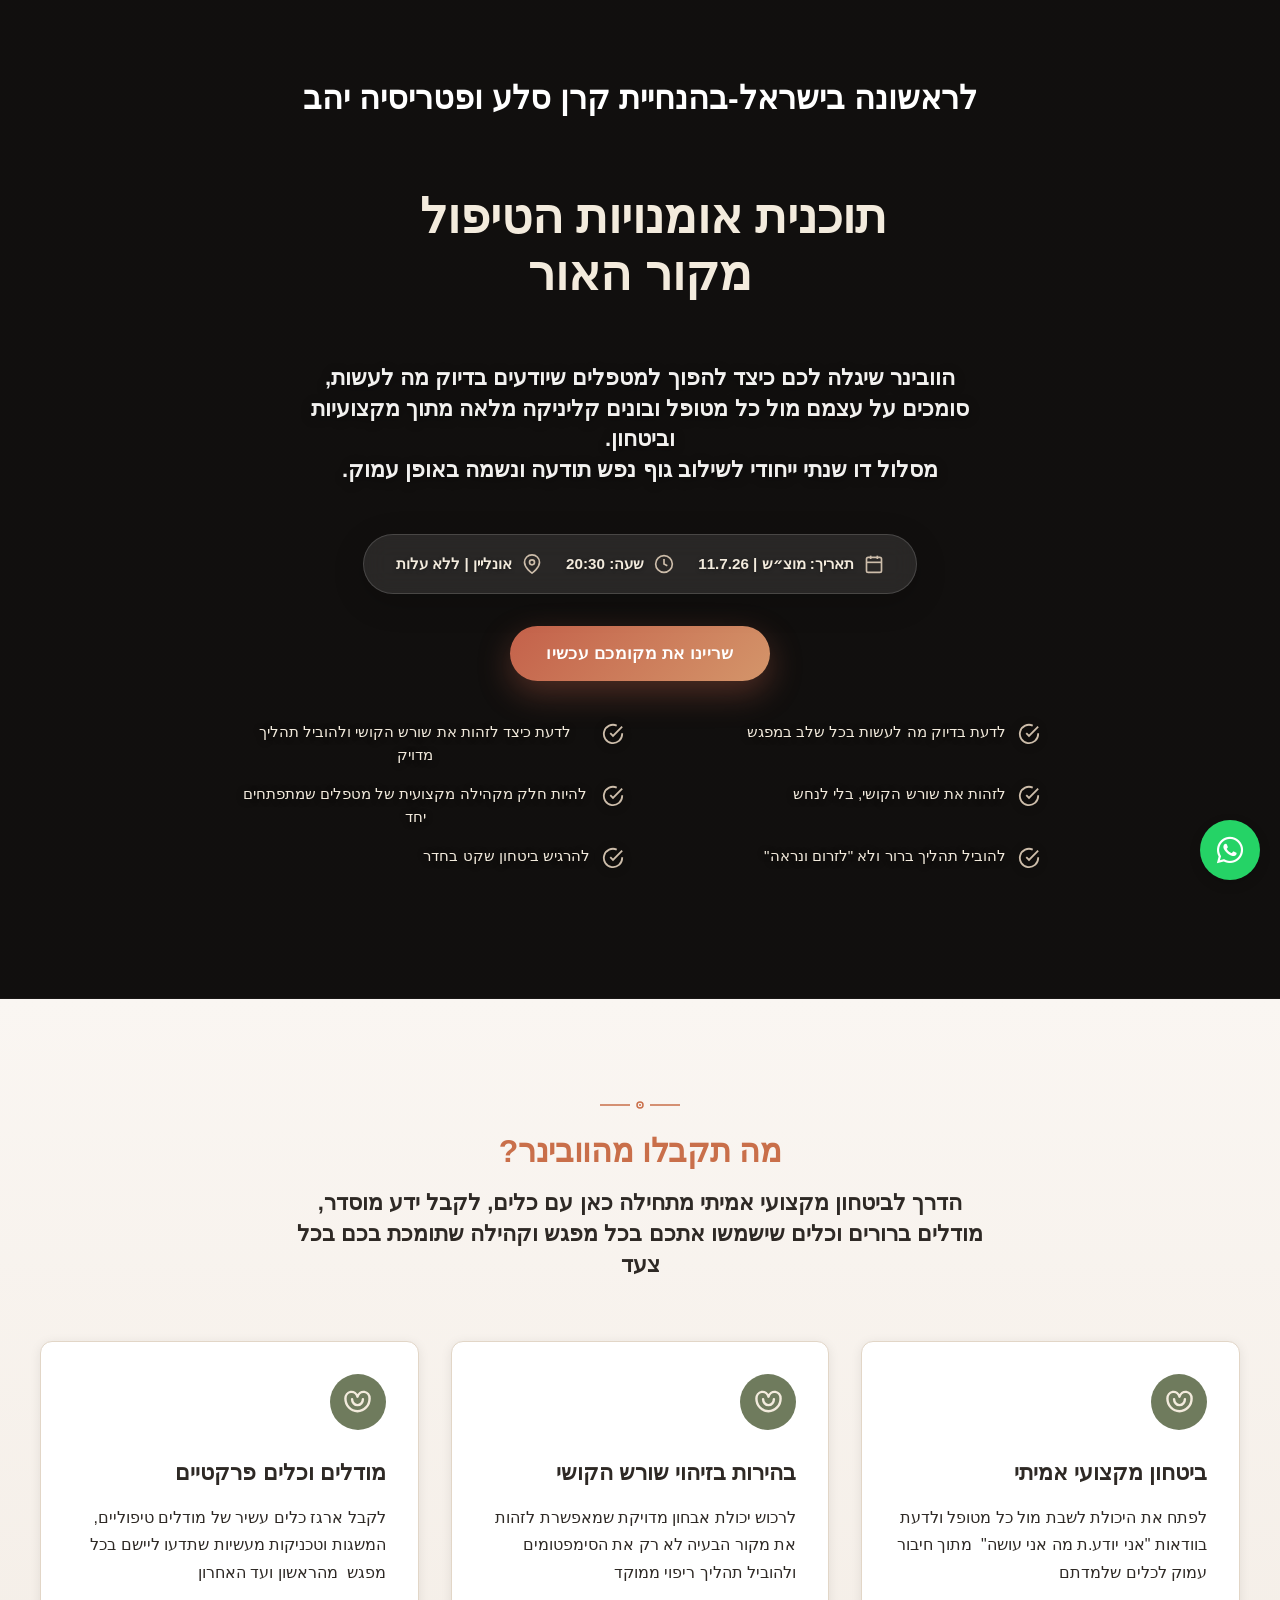
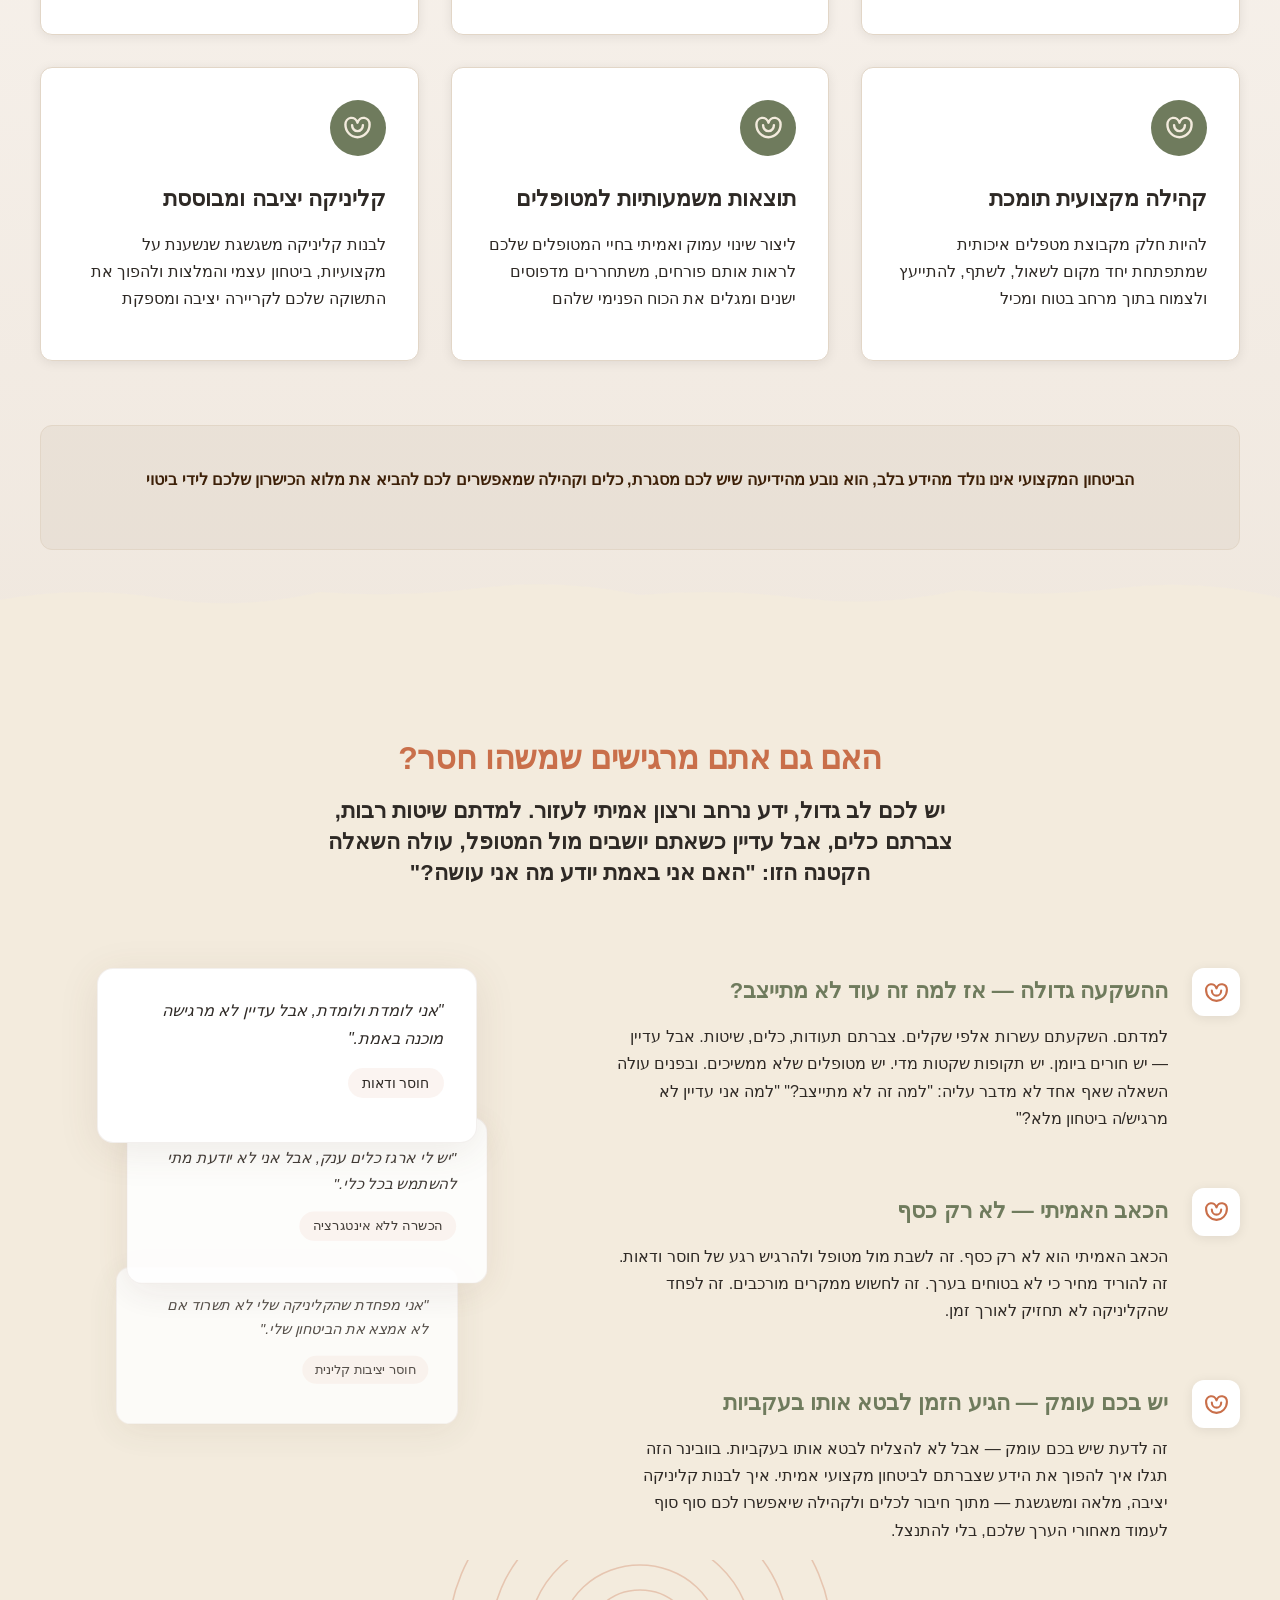
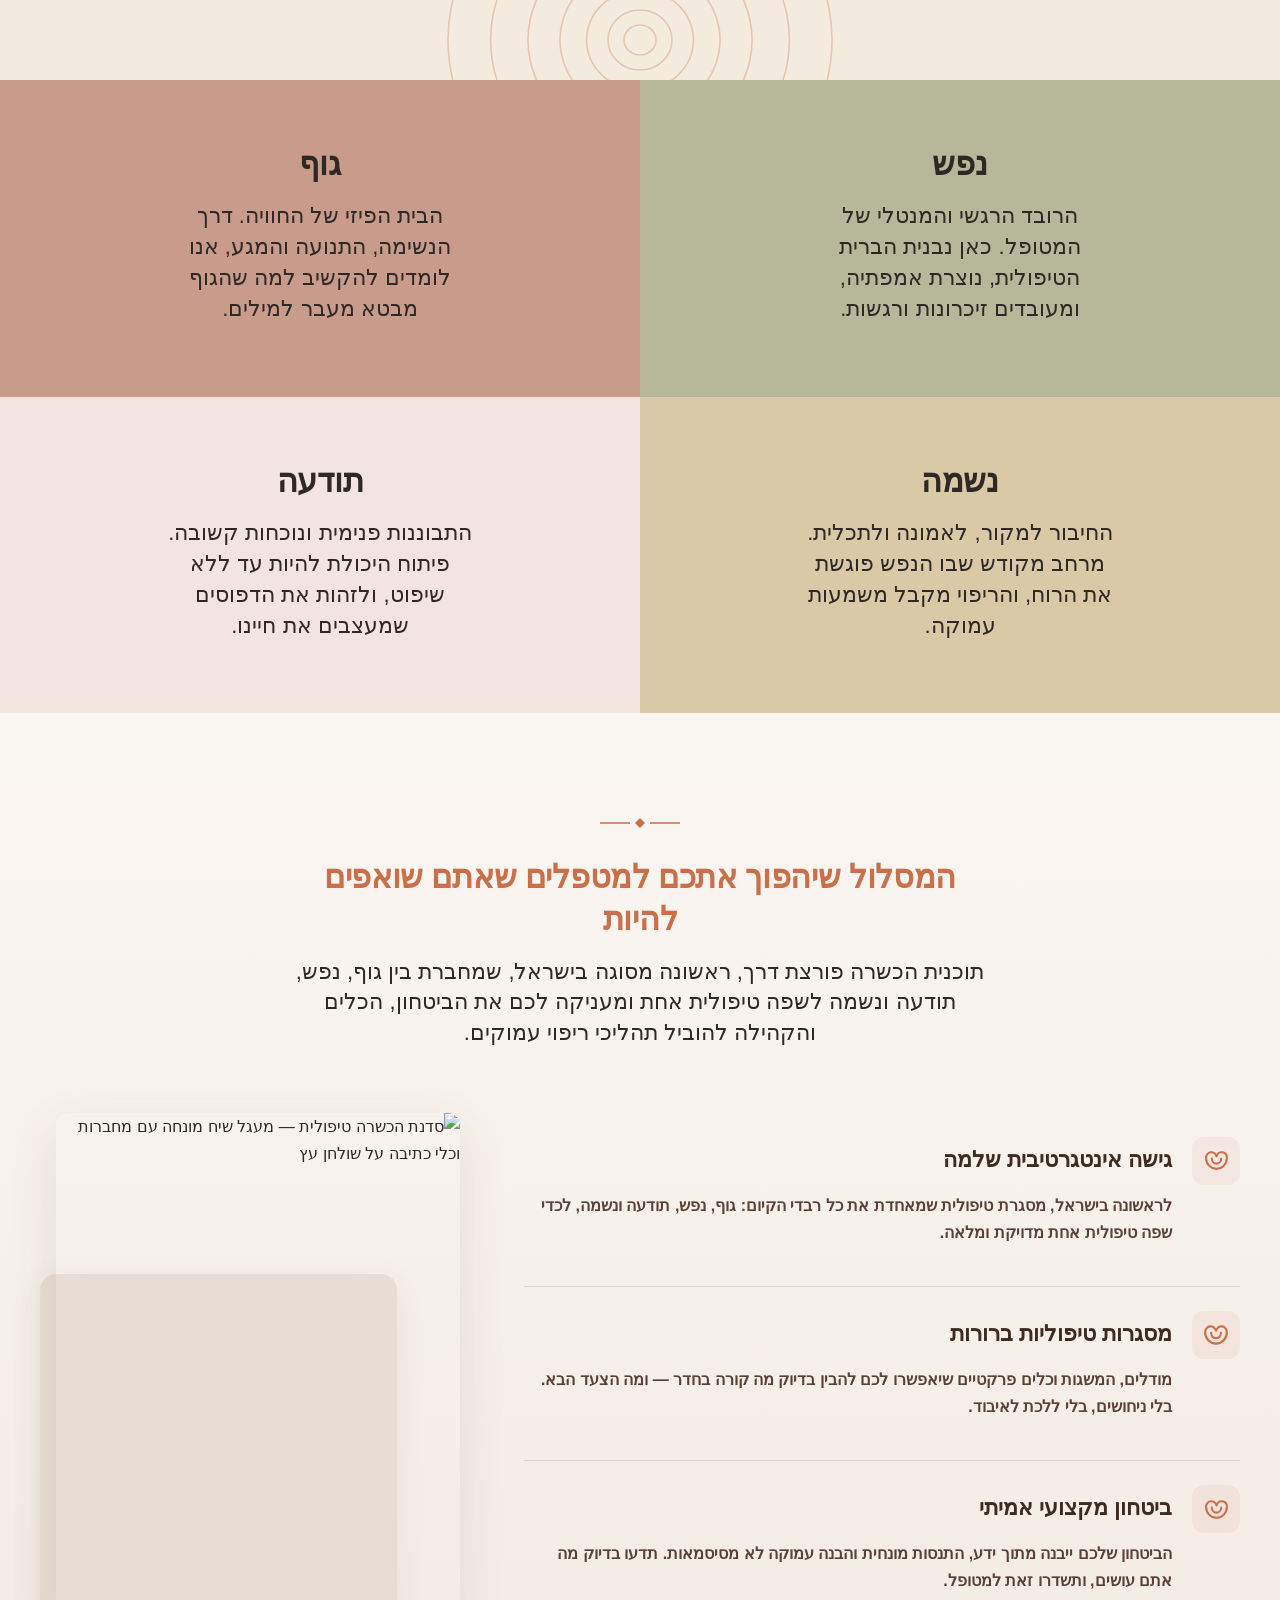
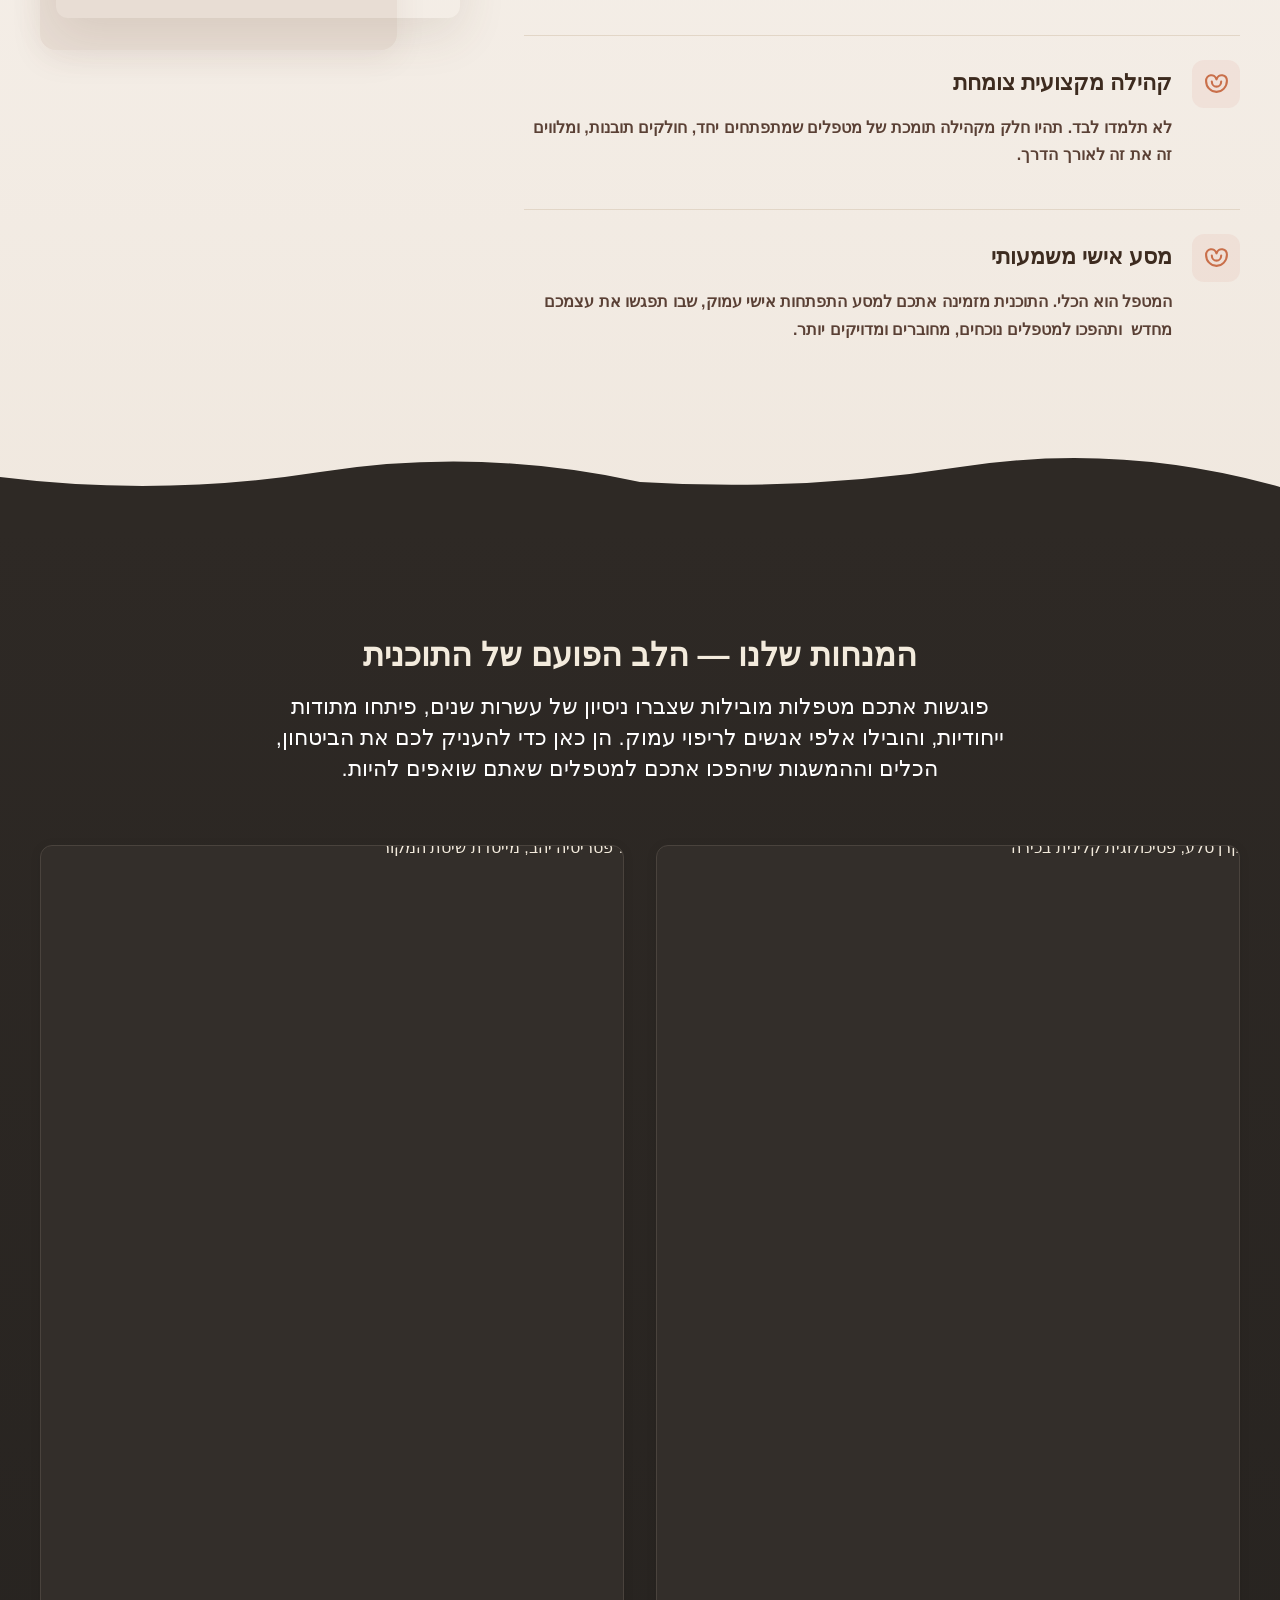
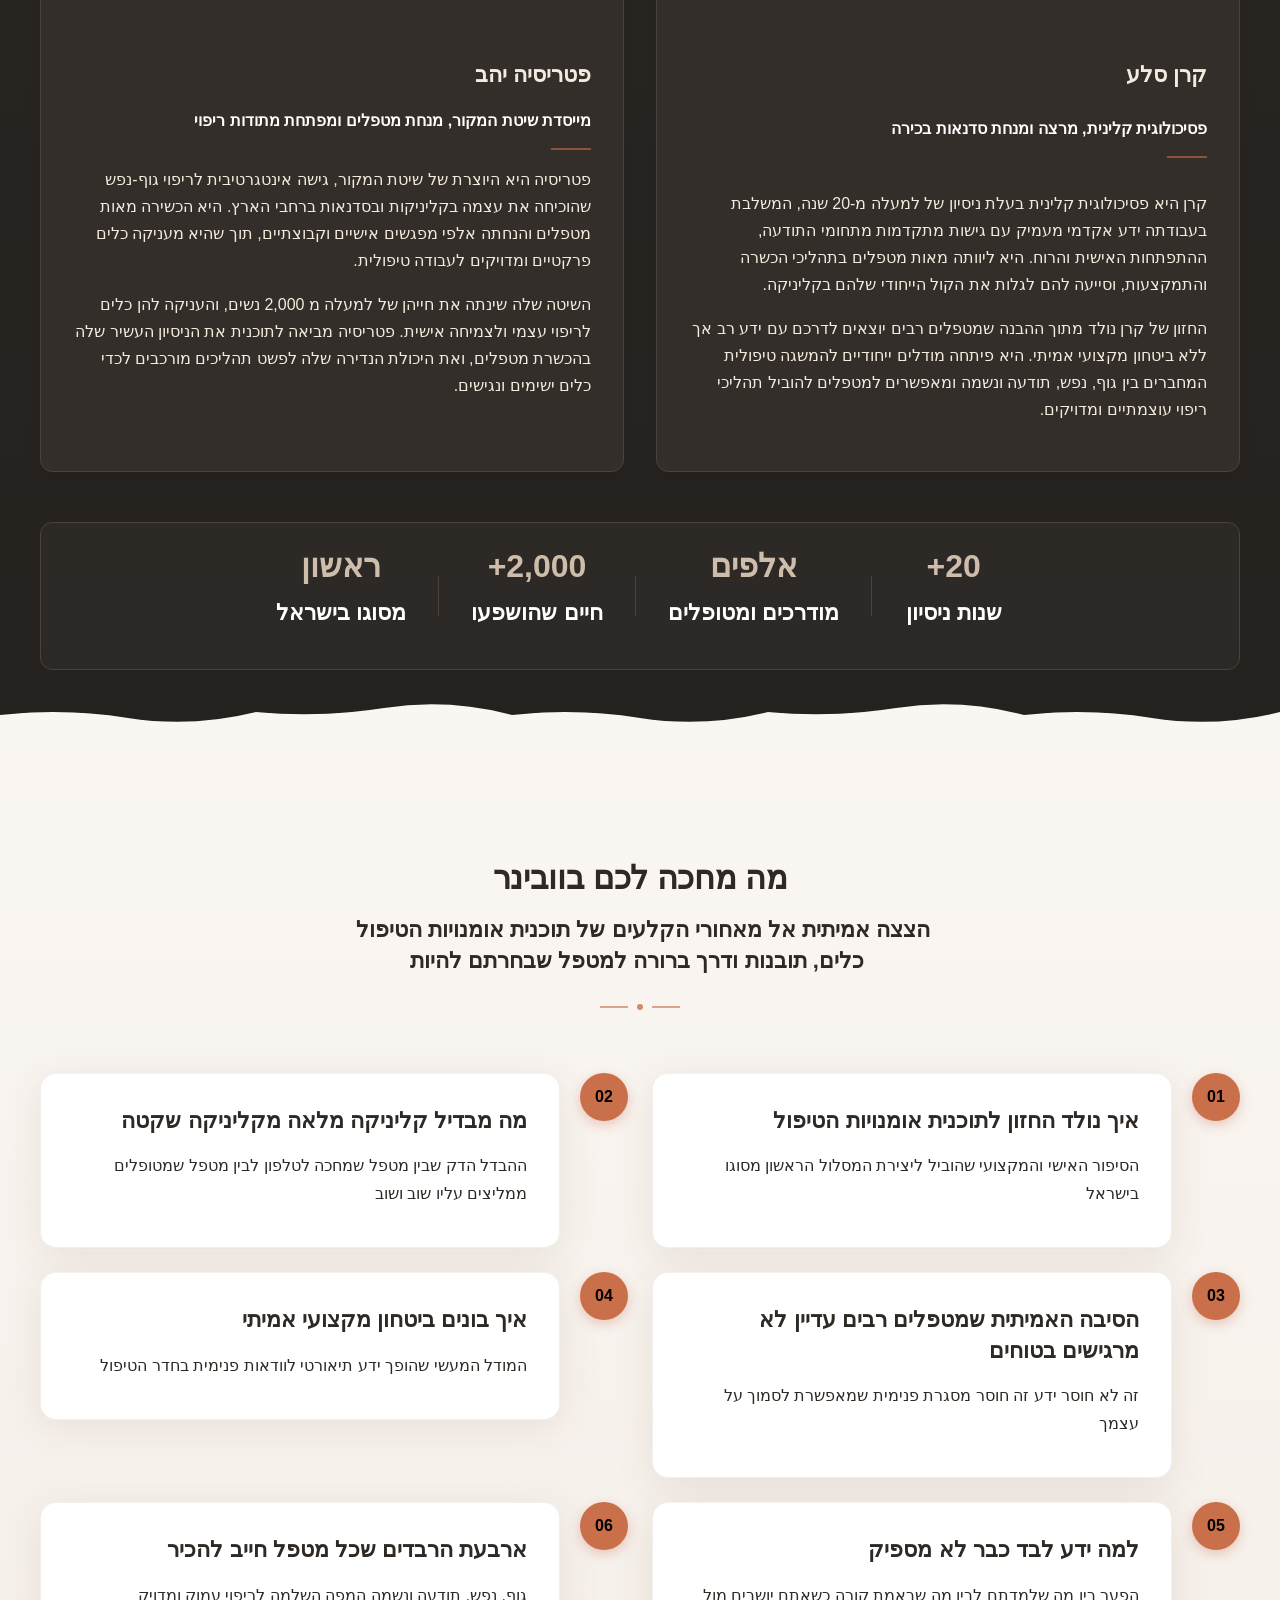
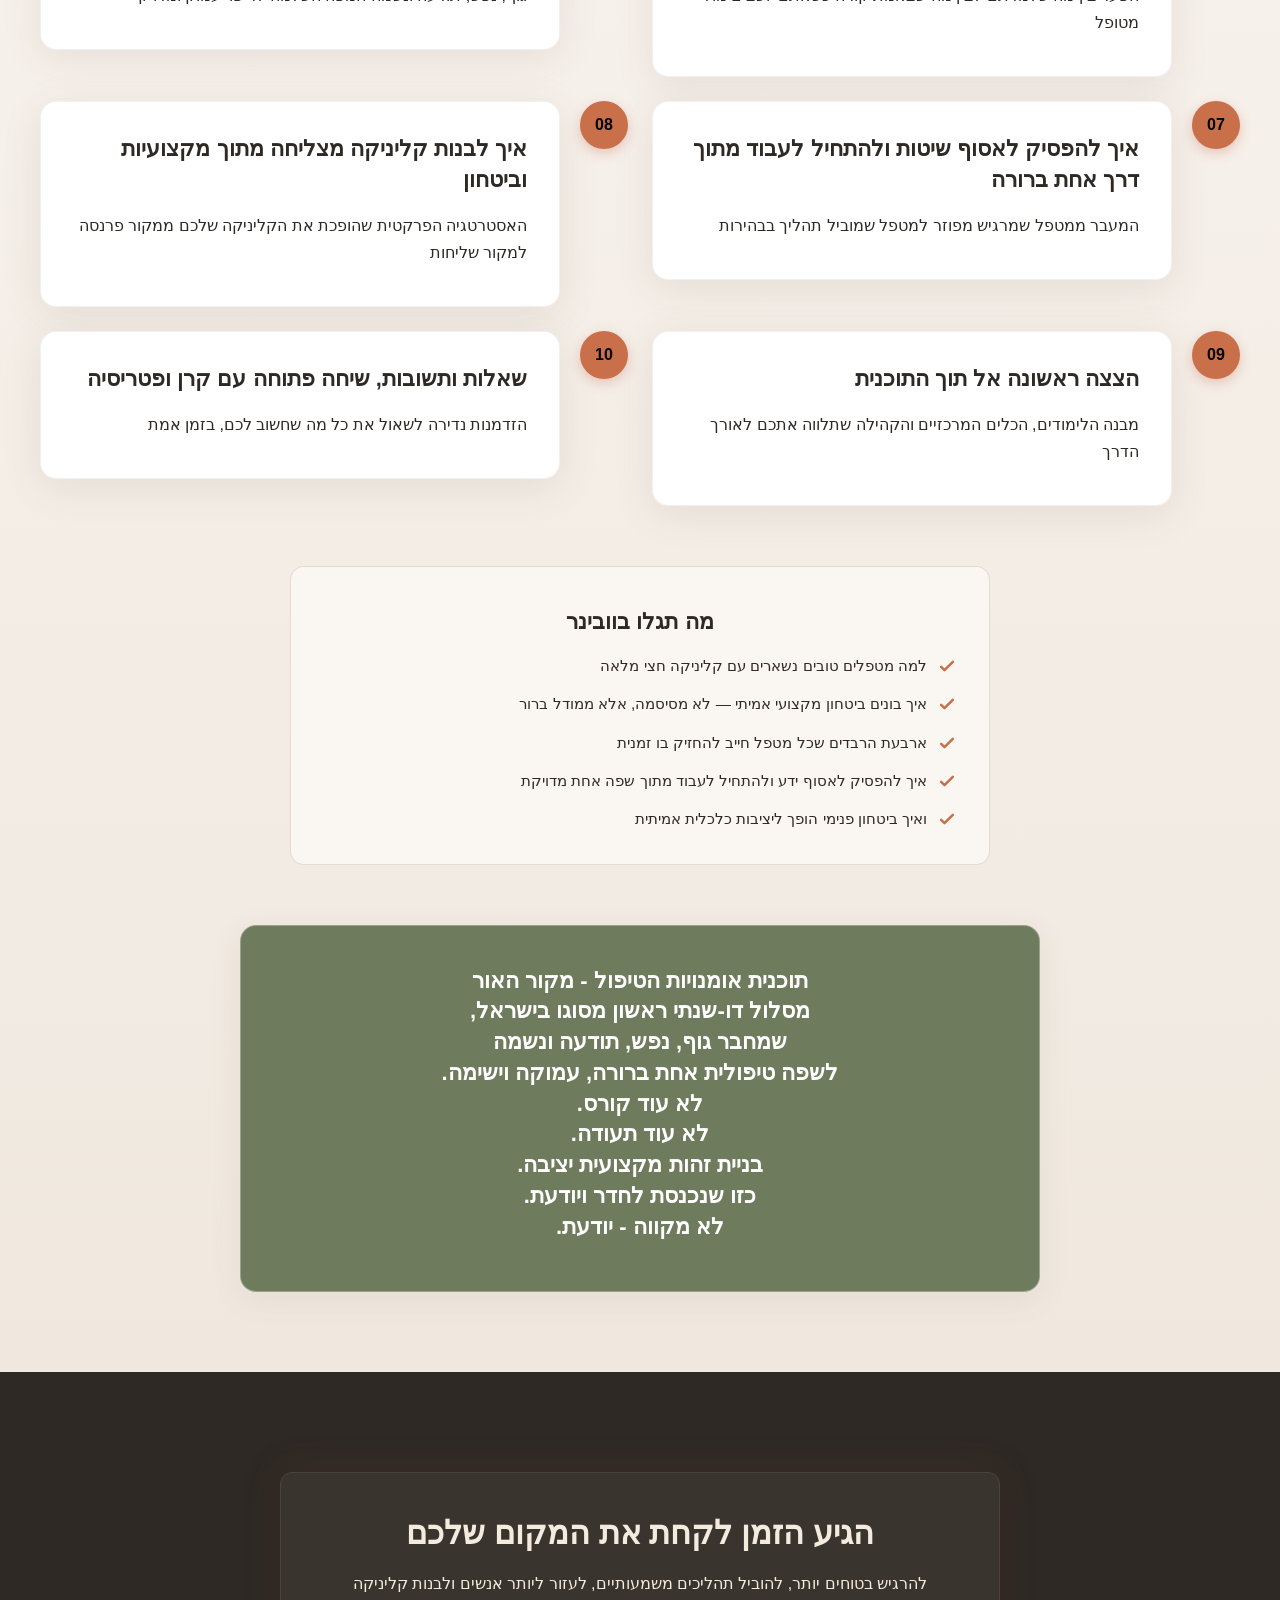
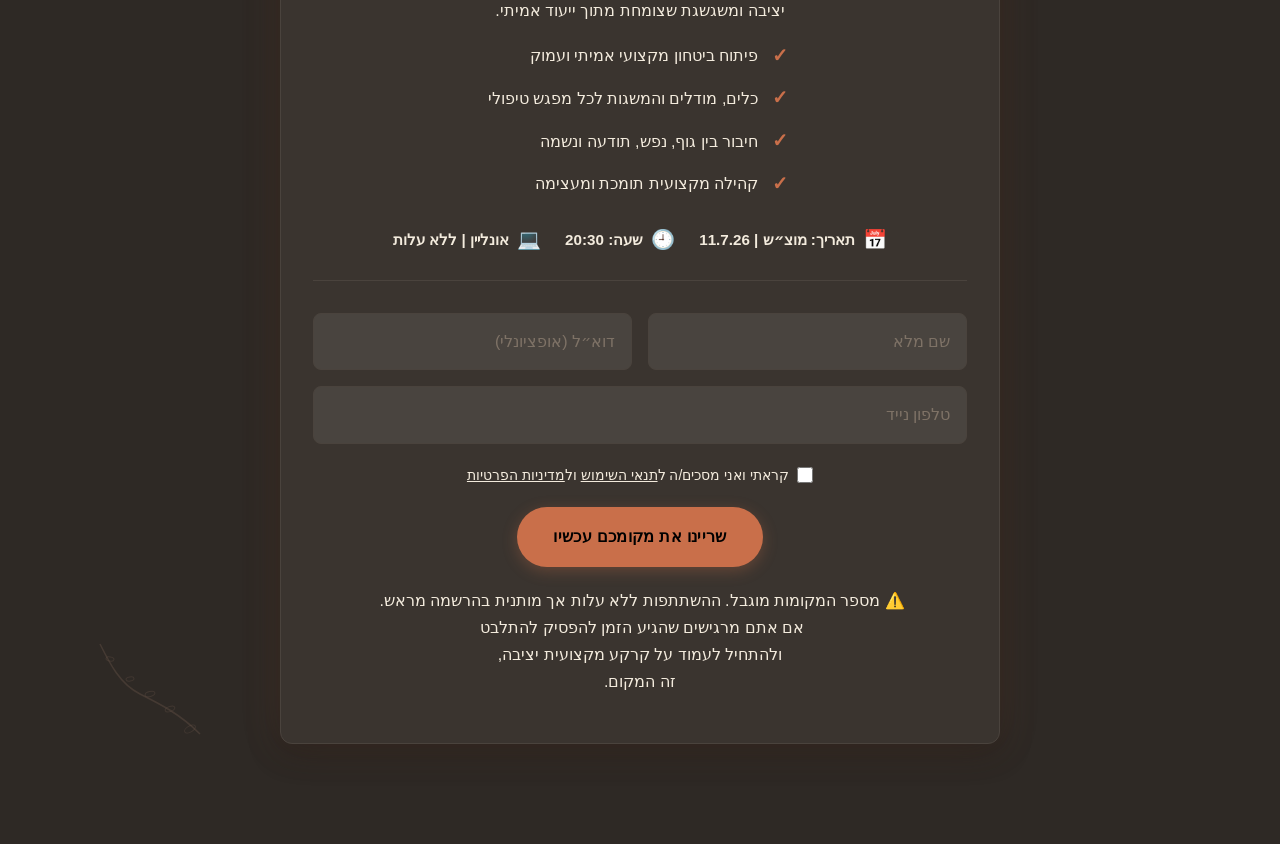
==== commit 036eb08a: "Background sync: Progressive GitHub Sync" ====
--- a/public/index.html
+++ b/public/index.html
@@ -1 +1 @@
-<!doctype html><html dir="rtl" lang="he"><head><meta charset="UTF-8"><meta content="width=device-width,initial-scale=1" name="viewport"><meta content="index, follow" name="robots"><title>גלו את המטפל הבטוח שבכם — התוכנית לאומנויות הטיפול</title><meta content="וובינר חינמי למטפלים רגשיים שמוכנים לצמוח. בואו לגלות איך לפתח ביטחון מקצועי עמוק דרך הכשרה אינטגרטיבית גוף נפש נשמה. המקום שלכם למסע ריפוי מעצים מתחיל כאן!" name="description"><meta content="וובינר חינמי למטפלים רגשיים, פיתוח ביטחון מקצועי למטפלים, הכשרה אינטגרטיבית גוף נפש נשמה, הכשרה למטפלים הוליסטיים אונליין, אומנויות הטיפול ישראל" name="keywords"><link href="/assets/favicon.ico" rel="icon" type="image/x-icon"><link href="/assets/favicon-16x16.png" rel="icon" type="image/png" sizes="16x16"><link href="/assets/favicon-32x32.png" rel="icon" type="image/png" sizes="32x32"><link href="/assets/favicon-48x48.png" rel="icon" type="image/png" sizes="48x48"><link href="/assets/favicon-192x192.png" rel="icon" type="image/png" sizes="192x192"><link href="/assets/favicon-512x512.png" rel="icon" type="image/png" sizes="512x512"><link href="/assets/apple-touch-icon.png" rel="apple-touch-icon"><script>!function(){"use strict";var t="021707af-fbc0-415c-9145-1ef08efc628b",e="https://api.zappy5.com/api/analytics/track",a=18e5,n=2592e6,o=!0,i=!0,r=!0;var s=function(){var e="zappy_visitor_"+t,a=null;try{if(a=localStorage.getItem(e)){var o=JSON.parse(a),i=Date.now();if(i-o.created<n)return o.lastSeen=i,localStorage.setItem(e,JSON.stringify(o)),o.id}}catch(t){console.warn("Zappy Analytics: LocalStorage not available")}var r="zv_"+Date.now()+"_"+Math.random().toString(36).substr(2,9);try{localStorage.setItem(e,JSON.stringify({id:r,created:Date.now(),lastSeen:Date.now()}))}catch(t){}return r}(),c=function(){var e="zappy_session_"+t,n=null;try{if(n=sessionStorage.getItem(e)){var o=JSON.parse(n),i=Date.now();if(i-o.timestamp<a)return o.timestamp=i,sessionStorage.setItem(e,JSON.stringify(o)),o.id}}catch(t){console.warn("Zappy Analytics: SessionStorage not available")}var r="zs_"+Date.now()+"_"+Math.random().toString(36).substr(2,9);try{sessionStorage.setItem(e,JSON.stringify({id:r,timestamp:Date.now()}))}catch(t){}return r}();function l(a,n){n=n||{};var o={website_id:t,event_type:a,page_path:window.location.pathname,referrer:document.referrer||"direct",visitor_id:s,session_id:c,metadata:n};if(navigator.sendBeacon){var i=new Blob([JSON.stringify(o)],{type:"application/json"});navigator.sendBeacon(e,i)}else fetch(e,{method:"POST",headers:{"Content-Type":"application/json"},body:JSON.stringify(o),keepalive:!0}).catch(function(t){console.warn("Zappy Analytics: Failed to track event",t)})}o&&l("pageview",{title:document.title,url:window.location.href}),i&&document.addEventListener("click",function(t){var e=t.target;if("BUTTON"===e.tagName||e.closest("button")){var a="BUTTON"===e.tagName?e:e.closest("button");l("click",{element:"button",text:a.textContent.trim().substring(0,100),id:a.id||null,class:a.className||null})}else if("A"===e.tagName||e.closest("a")){var n="A"===e.tagName?e:e.closest("a");l("navigation",{element:"link",text:n.textContent.trim().substring(0,100),href:n.href,external:n.hostname!==window.location.hostname})}},!0),r&&document.addEventListener("submit",function(t){var e=t.target;l("form_submit",{form_id:e.id||null,form_name:e.name||null,form_action:e.action||null,form_method:e.method||"GET"})},!0);var m=Date.now();window.addEventListener("beforeunload",function(){l("page_unload",{time_on_page:Math.floor((Date.now()-m)/1e3),page_path:window.location.pathname})}),window.zappyAnalytics={track:l,getVisitorId:function(){return s},getSessionId:function(){return c}}}()</script><meta content="גלו את המטפל הבטוח שבכם — התוכנית לאומנויות הטיפול" property="og:title"><meta content="וובינר חינמי למטפלים רגשיים שמוכנים לצמוח. בואו לגלות איך לפתח ביטחון מקצועי עמוק דרך הכשרה אינטגרטיבית גוף נפש נשמה. המקום שלכם למסע ריפוי מעצים מתחיל כאן!" property="og:description"><meta content="summary_large_image" name="twitter:card"><meta content="גלו את המטפל הבטוח שבכם — התוכנית לאומנויות הטיפול" name="twitter:title"><meta content="וובינר חינמי למטפלים רגשיים שמוכנים לצמוח. בואו לגלות איך לפתח ביטחון מקצועי עמוק דרך הכשרה אינטגרטיבית גוף נפש נשמה. המקום שלכם למסע ריפוי מעצים מתחיל כאן!" name="twitter:description"><script type="application/ld+json">{"@context":"https://schema.org","@graph":[{"@type":"Organization","@id":"https://webinar.kerensela.com#organization","name":"התוכנית לאומנויות הטיפול","url":"https://webinar.kerensela.com","description":"A pioneering Israeli training program called 'The Arts of Therapy' led by clinical psychologist Keren Sela and Patricia Yahav, founder of the Source Method. The program targets therapists who feel knowledgeable but lack professional confidence and a unified framework. It offers an integrative holistic approach connecting body, mind, consciousness, and soul, positioning itself as the first of its kind in Israel. The brand voice is warm, empowering, and deeply spiritual yet professional — combining psychological credibility with personal growth and healing energy. The webinar page serves as the top-of-funnel entry point to a paid certification program.","contactPoint":[{"@type":"ContactPoint","contactType":"customer service","email":"keren@kerensela.co.il","telephone":"0544911119"}]},{"@type":"WebSite","@id":"https://webinar.kerensela.com#website","url":"https://webinar.kerensela.com","name":"התוכנית לאומנויות הטיפול","publisher":{"@id":"https://webinar.kerensela.com#organization"}},{"@type":"ContactPage","@id":"https://webinar.kerensela.com#contactpage","url":"https://webinar.kerensela.com","name":"גלו את המטפל הבטוח שבכם — התוכנית לאומנויות הטיפול","mainEntity":{"@id":"https://webinar.kerensela.com#organization"},"potentialAction":{"@type":"CommunicateAction","target":{"@type":"EntryPoint","urlTemplate":"https://webinar.kerensela.com/api/email/contact-form","actionPlatform":["http/method=POST"],"contentType":"application/json"},"instrument":[{"@type":"PropertyValue","name":"fullName","propertyID":"text","valueRequired":true,"description":"שם מלא"},{"@type":"PropertyValue","name":"email","propertyID":"email","valueRequired":false,"description":"דוא״ל (אופציונלי)"},{"@type":"PropertyValue","name":"phone","propertyID":"tel","valueRequired":true,"description":"טלפון נייד"},{"@type":"PropertyValue","name":"privacy_consent","propertyID":"checkbox","valueRequired":true}]}}]}</script><meta content="website" property="og:type"><meta content="he_IL" property="og:locale"><link href="https://cdnjs.cloudflare.com/ajax/libs/font-awesome/6.4.0/css/all.min.css" rel="stylesheet"><style>.skip-link{position:absolute;top:0;left:0;transform:translateY(-200%);padding:12px 18px;background:var(--bg-dark,#1a1a1a);color:var(--text-light,#fff);font-weight:600;border-radius:0 0 8px 0;z-index:10000}.skip-link:focus{transform:none;outline:2px solid var(--ring,#fff);outline-offset:2px}:focus-visible{outline:2px solid var(--ring,currentColor);outline-offset:3px}</style><link href="/assets/favicon.ico" rel="icon" type="image/x-icon"><link href="/assets/favicon-16x16.png" rel="icon" type="image/png" sizes="16x16"><link href="/assets/favicon-32x32.png" rel="icon" type="image/png" sizes="32x32"><link href="/assets/favicon-48x48.png" rel="icon" type="image/png" sizes="48x48"><link href="/assets/favicon-192x192.png" rel="icon" type="image/png" sizes="192x192"><link href="/assets/favicon-512x512.png" rel="icon" type="image/png" sizes="512x512"><link href="/assets/apple-touch-icon.png" rel="apple-touch-icon"><link href="https://cdn.jsdelivr.net/npm/vanilla-cookieconsent@3/dist/cookieconsent.css" rel="stylesheet"><script src="https://cdn.jsdelivr.net/npm/vanilla-cookieconsent@3/dist/cookieconsent.umd.js"></script><script src="https://cdn.jsdelivr.net/gh/mickidum/acc_toolbar/acctoolbar/acctoolbar.min.js"></script><style data-zappy-section-v2-css="true">.index-agenda-section{background:linear-gradient(180deg,#faf6f2 0,#f0e8df 100%);color:var(--text-dark);padding:100px 20px 80px;position:relative;overflow:hidden;direction:rtl}.index-agenda-section__container{max-width:1200px;margin:0 auto;position:relative;z-index:2}.index-agenda-section__header{text-align:center;margin-bottom:60px}.index-agenda-section__title{font-family:'Cormorant Garamond','Playfair Display',serif;font-size:2rem;font-weight:700;letter-spacing:-.01em;line-height:1.2;color:var(--text-dark);margin-bottom:16px}.index-agenda-section__subtitle{font-family:Assistant,Inter,sans-serif;font-size:1.05rem;line-height:1.8;color:var(--text-muted);max-width:650px;margin-inline:auto;text-align:center}.index-agenda-section__flourish{margin-top:24px;display:flex;justify-content:center}.index-agenda-section__flourish svg{width:80px;height:auto;opacity:.8}.index-agenda-section__timeline{display:grid;grid-template-columns:1fr;gap:24px;margin-bottom:60px}.index-agenda-section__item{display:flex;align-items:flex-start;gap:20px;position:relative}.index-agenda-section__item-marker{flex-shrink:0;width:48px;height:48px;border-radius:50%;background:var(--primary);color:#fff;display:flex;align-items:center;justify-content:center;box-shadow:0 4px 12px rgba(196,97,74,.3);position:relative;z-index:2}.index-agenda-section__item-number{font-family:Assistant,Inter,sans-serif;font-size:1rem;font-weight:700;line-height:1}.index-agenda-section__item-content{flex:1;background:#fff;border-radius:16px;box-shadow:0 8px 40px rgba(100,70,50,.1);padding:1.5rem 2rem;border:1px solid rgba(139,111,94,.1);transition:transform .2s ease,box-shadow .2s ease}.index-agenda-section__item-content:hover{transform:translateY(-2px);box-shadow:0 16px 48px rgba(100,70,50,.12)}.index-agenda-section__item-title{font-family:'Cormorant Garamond','Playfair Display',serif;font-size:1.4rem;font-weight:600;line-height:1.35;color:var(--text-dark);margin-bottom:8px;text-align:right}.index-agenda-section__item-text{font-family:Assistant,Inter,sans-serif;font-size:.95rem;font-weight:400;line-height:1.75;color:var(--text-muted);text-align:right;margin:0}.index-agenda-section__audience{margin-bottom:60px}.index-agenda-section__audience-card{background:#faf6f2;border:1px solid rgba(139,111,94,.2);border-radius:14px;padding:2rem;max-width:700px;margin:0 auto}.index-agenda-section__audience-title{font-family:'Cormorant Garamond','Playfair Display',serif;font-size:1.4rem;font-weight:600;line-height:1.35;color:var(--text-dark);margin-bottom:24px;text-align:center}.index-agenda-section__audience-list{list-style:none;padding:0;margin:0;display:grid;grid-template-columns:1fr;gap:14px}.index-agenda-section__audience-item{display:flex;align-items:center;gap:10px;font-family:Assistant,Inter,sans-serif;font-size:.95rem;line-height:1.6;color:var(--text-dark);text-align:right}.index-agenda-section__check-icon{width:20px;height:20px;flex-shrink:0;color:var(--primary)}.index-agenda-section__vision{max-width:800px;margin:0 auto;padding:2rem;background:rgba(255,255,255,.6);backdrop-filter:blur(4px);border-radius:16px;border:1px solid rgba(255,255,255,.8);box-shadow:0 8px 32px rgba(100,70,50,.08)}.index-agenda-section__vision-text{font-family:Assistant,Inter,sans-serif;font-size:.95rem;font-weight:400;line-height:1.75;color:var(--text-dark);text-align:right;margin:0;font-style:italic}.index-agenda-section__botanical{position:absolute;bottom:20px;left:20px;width:180px;height:auto;pointer-events:none;z-index:1;opacity:.6}.index-agenda-section__botanical svg{width:100%;height:auto}@media (max-width:768px){.index-agenda-section{padding:80px 16px 60px}.index-agenda-section__header{margin-bottom:40px}.index-agenda-section__title{font-size:1.75rem}.index-agenda-section__subtitle{font-size:1rem}.index-agenda-section__timeline{gap:16px}.index-agenda-section__item{gap:12px}.index-agenda-section__item-marker{width:40px;height:40px}.index-agenda-section__item-number{font-size:.9rem}.index-agenda-section__item-content{padding:1.25rem}.index-agenda-section__item-title{font-size:1.2rem}.index-agenda-section__audience-list{grid-template-columns:1fr}.index-agenda-section__audience-card{padding:1.5rem}.index-agenda-section__vision{padding:1.5rem}.index-agenda-section__botanical{width:120px;bottom:10px;left:10px;opacity:.4}}@media (min-width:769px){.index-agenda-section__timeline{grid-template-columns:1fr 1fr}}</style><style data-zappy-section-v2-css="true">.home-layout-section{direction:rtl;text-align:right;background:var(--bg-light);color:var(--text-dark);padding:0;margin:0;overflow:hidden}.home-layout-section__grid{display:grid;grid-template-columns:1fr 1fr;grid-template-rows:1fr 1fr;min-height:600px;width:100%;max-width:100%}.home-layout-section__panel{position:relative;display:flex;align-items:center;justify-content:center;padding:2rem;overflow:hidden;transition:all .3s ease;cursor:default}.home-layout-section__panel-content{position:relative;z-index:2;text-align:center;max-width:360px;padding:1.5rem}.home-layout-section__panel-title{font-family:'Cormorant Garamond','Playfair Display',serif;font-size:3rem;font-weight:700;margin:0 0 1rem 0;line-height:1.2;letter-spacing:-.01em;color:var(--text-dark)}.home-layout-section__panel-desc{font-family:Assistant,Inter,sans-serif;font-size:1rem;font-weight:400;line-height:1.7;margin:0;color:var(--text-dark);opacity:.85}.home-layout-section__panel--nefesh{background-color:#b7b89a}.home-layout-section__panel--guf{background-color:#c89b8b}.home-layout-section__panel--neshamah{background-color:#d9c9a6}.home-layout-section__panel--todaah{background-color:#9da7b5}.home-layout-section__panel:hover{filter:brightness(1.03);box-shadow:inset 0 0 0 1px rgba(255,255,255,.2)}@media (max-width:768px){.home-layout-section__grid{grid-template-columns:1fr!important;grid-template-rows:auto;min-height:auto}.home-layout-section__panel{min-height:250px;padding:2rem 1.5rem}.home-layout-section__panel-title{font-size:2.5rem}.home-layout-section__panel-content{max-width:280px}}</style><style data-zappy-section-v2-css="true">.index-hero-section{position:relative;width:100%;min-height:100vh;display:flex;align-items:center;justify-content:center;background-color:var(--bg-dark);color:var(--text-light);overflow:hidden;direction:rtl;padding:120px 16px 80px}.index-hero-section .hero-bg-wrapper{position:absolute;inset:0;width:100%;height:100%;z-index:0}.index-hero-section .hero-bg-image{width:100%;height:100%;background-size:cover!important;background-position:center!important;min-height:100vh!important}.index-hero-section .hero-scrim{position:absolute;inset:0;width:100%;height:100%;z-index:1;pointer-events:none;background:linear-gradient(to bottom,rgba(46,41,37,.5) 0,rgba(46,41,37,.75) 50%,rgba(46,41,37,.9) 100%)}.index-hero-section .hero-mandala{position:absolute;top:40px;inset-inline-start:40px;width:120px;height:120px;z-index:2;pointer-events:none;opacity:.7;color:var(--primary)}.index-hero-section .hero-content-container{position:relative;z-index:10;max-width:900px;width:100%;margin:0 auto;text-align:center;display:flex;flex-direction:column;align-items:center;gap:32px}.index-hero-section .hero-text-group{display:flex;flex-direction:column;align-items:center;gap:20px;width:100%}.index-hero-section .hero-label{font-size:.85rem;font-weight:500;letter-spacing:.08em;text-transform:uppercase;color:var(--accent);margin:0;text-shadow:0 2px 8px rgba(0,0,0,.4)}.index-hero-section .hero-headline{font-family:'Cormorant Garamond','Playfair Display',serif;font-size:3.2rem;font-weight:700;letter-spacing:-.01em;line-height:1.15;color:var(--text-light);margin:0;max-width:none!important}.index-hero-section .hero-subtitle{font-size:1.4rem;font-weight:400;line-height:1.45;color:var(--text-light);margin:0;text-shadow:0 2px 12px rgba(0,0,0,.5);max-width:700px;opacity:.95}.index-hero-section .hero-event-details{display:flex;flex-wrap:wrap;justify-content:center;align-items:center;gap:24px;padding:16px 32px;background:rgba(255,255,255,.1);backdrop-filter:blur(12px);-webkit-backdrop-filter:blur(12px);border-radius:100px;border:1px solid rgba(255,255,255,.15);box-shadow:0 8px 32px rgba(0,0,0,.2)}.index-hero-section .event-item{display:flex;align-items:center;gap:10px;color:var(--text-light);font-size:.95rem;font-weight:500;text-shadow:0 1px 4px rgba(0,0,0,.4)}.index-hero-section .event-icon{width:20px;height:20px;flex-shrink:0;color:var(--accent)}.index-hero-section .hero-cta-group{display:flex;flex-wrap:wrap;justify-content:center;align-items:center;gap:16px;width:100%}.index-hero-section .btn-primary-hero{display:inline-block;background:linear-gradient(135deg,#c4614a 0,#d4956a 100%);color:#fff;padding:16px 36px;border-radius:100px;border:none;font-weight:600;font-size:1.05rem;letter-spacing:.02em;cursor:pointer;text-decoration:none;box-shadow:0 12px 32px rgba(196,97,74,.35);transition:all .35s cubic-bezier(.4, 0, .2, 1);text-shadow:none}.index-hero-section .btn-primary-hero:hover{transform:translateY(-3px);box-shadow:0 16px 40px rgba(196,97,74,.5)}.index-hero-section .btn-ghost-hero{display:inline-block;background:0 0;color:var(--text-light);border:1.5px solid rgba(255,255,255,.4);padding:14px 32px;border-radius:100px;font-weight:500;font-size:.95rem;text-decoration:none;backdrop-filter:blur(4px);transition:all .35s cubic-bezier(.4, 0, .2, 1);text-shadow:0 1px 4px rgba(0,0,0,.4)}.index-hero-section .btn-ghost-hero:hover{background:rgba(255,255,255,.15);border-color:var(--accent);color:var(--accent);transform:translateY(-2px)}.index-hero-section .hero-benefits-list{list-style:none;padding:0;margin:8px 0 0;display:grid;grid-template-columns:repeat(2,1fr);gap:16px 32px;width:100%;max-width:800px;text-align:start}.index-hero-section .hero-benefits-list li{display:flex;align-items:flex-start;gap:12px;color:var(--text-light);font-size:.95rem;font-weight:400;line-height:1.5;text-shadow:0 1px 6px rgba(0,0,0,.5)}.index-hero-section .benefit-icon{width:22px;height:22px;flex-shrink:0;margin-top:2px;color:var(--accent);filter:drop-shadow(0 1px 4px rgba(0,0,0,.4))}@media (max-width:768px){.index-hero-section{padding:140px 16px 60px}.index-hero-section .hero-content-container{gap:28px}.index-hero-section .hero-headline{font-size:2.2rem;line-height:1.2}.index-hero-section .hero-subtitle{font-size:1.1rem;line-height:1.5}.index-hero-section .hero-event-details{flex-direction:column;gap:12px;padding:16px 24px;border-radius:24px;width:100%;max-width:320px}.index-hero-section .hero-cta-group{flex-direction:column;width:100%;max-width:320px}.index-hero-section .btn-ghost-hero,.index-hero-section .btn-primary-hero{width:100%;text-align:center;padding:14px 24px;font-size:.95rem}.index-hero-section .hero-benefits-list{grid-template-columns:1fr!important;gap:12px;max-width:100%}.index-hero-section .hero-mandala{top:20px;inset-inline-start:20px;width:80px;height:80px;opacity:.5}}.hero .hero-title,.hero h1,.hero-section h1,.hero-title,[class*=hero-] h1,[class~=hero] h1{font-size:48px!important;line-height:1.2!important}@media (max-width:1024px){.hero .hero-title,.hero h1,.hero-section h1,.hero-title,[class*=hero-] h1,[class~=hero] h1{font-size:36px!important}}@media (max-width:768px){.hero .hero-title,.hero h1,.hero-section h1,.hero-title,[class*=hero-] h1,[class~=hero] h1{font-size:28px!important}}</style><link href="/styles.css" rel="stylesheet"><script>window.ZAPPY_WEBSITE_ID="021707af-fbc0-415c-9145-1ef08efc628b",window.ZAPPY_API_BASE="https://api.zappy5.com"</script><style id="zappy-dropdown-submenu-styles">#navMenu li:has(.sub-menu),.nav-menu li:has(.sub-menu),.navbar li:has(.sub-menu),nav li:has(.sub-menu){position:relative}#navMenu .sub-menu,.nav-menu .sub-menu,.navbar .sub-menu,nav .sub-menu{display:block!important;position:absolute!important;top:100%;left:0;min-width:220px;background:#fff;border-radius:8px;box-shadow:0 8px 25px rgba(0,0,0,.15);padding:8px 0;opacity:0;visibility:hidden;transform:translateY(10px);transition:all .3s ease;z-index:1000;list-style:none;pointer-events:none}#navMenu li:hover>.sub-menu,.nav-menu li:hover>.sub-menu,.navbar li:hover>.sub-menu,nav li:hover>.sub-menu{opacity:1!important;visibility:visible!important;transform:translateY(0)!important;pointer-events:auto!important}.sub-menu li{list-style:none;margin:0;padding:0}.sub-menu a{display:block!important;padding:10px 16px!important;color:var(--text-dark,#333)!important;font-weight:500;text-decoration:none;white-space:nowrap;transition:background-color .2s}.sub-menu .zappy-nav-child>a{padding-left:28px!important;font-size:.9em!important;opacity:.85!important}[dir=rtl] .sub-menu .zappy-nav-child>a,html[lang=ar] .sub-menu .zappy-nav-child>a,html[lang=he] .sub-menu .zappy-nav-child>a{padding-left:10px!important;padding-right:28px!important}.sub-menu .zappy-nav-parent>a{font-weight:600!important}.sub-menu a:hover{background-color:#f5f5f5}[dir=rtl] .nav-menu .sub-menu,[dir=rtl] .navbar .sub-menu,[dir=rtl] nav .sub-menu,html[lang=ar] .nav-menu .sub-menu,html[lang=ar] .navbar .sub-menu,html[lang=ar] nav .sub-menu,html[lang=he] .nav-menu .sub-menu,html[lang=he] .navbar .sub-menu,html[lang=he] nav .sub-menu{left:auto!important;right:0!important}.sub-menu:empty,.sub-menu:not(:has(li)):not(:has(> a)),.sub-menu:not(:has(li:not(.zappy-hidden-menu-item))):not(:has(> a)){display:none!important;opacity:0!important;visibility:hidden!important;pointer-events:none!important}li:has(.menu-group-title):hover>.sub-menu{opacity:1!important;visibility:visible!important;transform:translateY(0)!important;pointer-events:auto!important}#navMenu>li>.menu-group-title,.nav-menu>li>.menu-group-title{display:inline-block;padding:.5rem 1rem;cursor:default;user-select:none}@media (max-width:768px){#navMenu .sub-menu,.nav-menu .sub-menu,.navbar .sub-menu,nav .sub-menu{position:static!important;transform:none!important;box-shadow:none!important;background:0 0!important;max-height:0;overflow:hidden;opacity:0;visibility:hidden;transition:max-height .3s ease,opacity .3s ease;padding:0!important;border-radius:0!important}#navMenu .sub-menu.mobile-expanded,.nav-menu .sub-menu.mobile-expanded,.navbar .sub-menu.mobile-expanded{max-height:none!important;overflow-y:visible!important;opacity:1!important;visibility:visible!important;padding:8px 0 8px 16px!important}[dir=rtl] .sub-menu.mobile-expanded,html[lang=he] .sub-menu.mobile-expanded{padding:8px 16px 8px 0!important}#navMenu li:hover>.sub-menu,.nav-menu li:hover>.sub-menu,.navbar li:hover>.sub-menu,nav li:hover>.sub-menu{opacity:0;visibility:hidden;pointer-events:none}#navMenu li>.sub-menu.mobile-expanded,.nav-menu li>.sub-menu.mobile-expanded,.navbar li>.sub-menu.mobile-expanded,nav li>.sub-menu.mobile-expanded{opacity:1!important;visibility:visible!important;pointer-events:auto!important}#navMenu li:has(.sub-menu),.nav-menu li:has(.sub-menu),.navbar li:has(.sub-menu),nav li:has(.sub-menu){display:flex!important;flex-wrap:wrap!important;align-items:center!important;position:relative!important;min-height:44px!important}#navMenu li:has(.sub-menu)>a,.nav-menu li:has(.sub-menu)>a,.navbar li:has(.sub-menu)>a,nav li:has(.sub-menu)>a{flex:1!important;min-width:0!important}#navMenu li:has(.sub-menu)>.menu-group-title,.nav-menu li:has(.sub-menu)>.menu-group-title,.navbar li:has(.sub-menu)>.menu-group-title,nav li:has(.sub-menu)>.menu-group-title{flex:1!important;min-width:0!important;padding:0!important;line-height:inherit!important}#navMenu li:has(.sub-menu)>.sub-menu,.nav-menu li:has(.sub-menu)>.sub-menu,.navbar li:has(.sub-menu)>.sub-menu,nav li:has(.sub-menu)>.sub-menu{flex-basis:100%!important;width:100%!important}#navMenu li:has(.sub-menu)>a [class*=arrow],#navMenu li:has(.sub-menu)>a [class*=chevron],.nav-menu li:has(.sub-menu)>a .fa-angle-down,.nav-menu li:has(.sub-menu)>a .fa-chevron-down,.nav-menu li:has(.sub-menu)>a [class*=arrow],.nav-menu li:has(.sub-menu)>a [class*=chevron],nav li:has(.sub-menu)>a [class*=arrow],nav li:has(.sub-menu)>a [class*=chevron]{display:none!important;visibility:hidden!important}.mobile-submenu-toggle{display:flex!important;align-items:center!important;justify-content:center!important;width:44px!important;height:auto!important;background:0 0!important;border:none!important;cursor:pointer!important;color:var(--text-light)!important;position:static!important;flex-shrink:0!important;align-self:stretch!important;z-index:2!important;padding:0!important;margin:0!important}.mobile-submenu-toggle::after{content:''!important;width:0!important;height:0!important;border-left:6px solid transparent!important;border-right:6px solid transparent!important;border-top:7px solid currentColor!important;transition:transform .3s ease!important}.mobile-submenu-toggle.expanded::after{transform:rotate(180deg)!important}.sub-menu a{padding:10px 0!important;display:block!important;color:var(--text-light)!important;white-space:normal!important}.sub-menu .zappy-nav-child>a{padding-left:28px!important;font-size:.9em!important;opacity:.85!important}[dir=rtl] .sub-menu .zappy-nav-child>a,html[lang=ar] .sub-menu .zappy-nav-child>a,html[lang=he] .sub-menu .zappy-nav-child>a{padding-left:0!important;padding-right:28px!important}.sub-menu .zappy-nav-parent>a{font-weight:600!important}#navMenu.active,.nav-menu.active{max-width:100vw!important;overflow-x:hidden!important;box-sizing:border-box!important}.navbar .sub-menu li a,.zappy-products-dropdown .sub-menu a,nav.navbar .sub-menu li a{color:var(--text-light)!important}}@media (min-width:769px){.mobile-submenu-toggle{display:none!important}}</style><style id="zappy-widget-visibility">html[dir=rtl] .whatsapp-float{right:20px!important;left:auto!important}html:not([dir]) .whatsapp-float,html[dir=ltr] .whatsapp-float{left:20px!important;right:auto!important}html[dir=rtl] #mic-access-tool-general-button,html[dir=rtl] #mic-init-access-tool #mic-access-tool-general-button,html[dir=rtl] #mic-init-access-tool .mic-access-tool-general-button,html[dir=rtl] ._access-icon,html[dir=rtl] .mic-access-tool-general-button{left:20px!important;right:auto!important}html:not([dir]) #mic-access-tool-general-button,html:not([dir]) #mic-init-access-tool #mic-access-tool-general-button,html:not([dir]) #mic-init-access-tool .mic-access-tool-general-button,html:not([dir]) ._access-icon,html:not([dir]) .mic-access-tool-general-button,html[dir=ltr] #mic-access-tool-general-button,html[dir=ltr] #mic-init-access-tool #mic-access-tool-general-button,html[dir=ltr] #mic-init-access-tool .mic-access-tool-general-button,html[dir=ltr] ._access-icon,html[dir=ltr] .mic-access-tool-general-button{right:20px!important;left:auto!important}@media (max-width:768px){.whatsapp-float{display:flex!important}}@media (min-width:769px){.whatsapp-float{display:flex!important}}@media (max-width:768px){#mic-access-tool-general-button,#mic-init-access-tool #mic-access-tool-general-button,#mic-init-access-tool .mic-access-tool-general-button,._access-icon,.mic-access-tool-general-button{display:flex!important;visibility:visible!important;opacity:1!important;pointer-events:auto!important}#mic-access-tool-box.opened-mic-access-tool,#mic-init-access-tool #mic-access-tool-box.opened-mic-access-tool,.mic-access-tool-box.opened-mic-access-tool{visibility:visible!important;opacity:1!important;pointer-events:auto!important}}@media (min-width:769px){#mic-access-tool-general-button,#mic-init-access-tool #mic-access-tool-general-button,#mic-init-access-tool .mic-access-tool-general-button,._access-icon,.mic-access-tool-general-button{display:flex!important;visibility:visible!important;opacity:1!important;pointer-events:auto!important}#mic-access-tool-box.opened-mic-access-tool,#mic-init-access-tool #mic-access-tool-box.opened-mic-access-tool,.mic-access-tool-box.opened-mic-access-tool{visibility:visible!important;opacity:1!important;pointer-events:auto!important}}</style></head><body><a href="#main" class="skip-link">דלג לתוכן הראשי</a><script>window.addEventListener("load",function(){const e=document.querySelector(".navbar, nav, header");if(!e)return void console.log("[Navbar] Navbar element not found");let t=document.getElementById("mobileToggle")||document.querySelector(".mobile-toggle")||document.querySelector(".hamburger")||document.querySelector(".hamburger-menu")||document.querySelector(".menu-toggle")||document.querySelector(".burger-menu")||document.querySelector('[aria-label="Menu"]')||document.querySelector('[aria-label="תפריט"]');const n=document.querySelector(".phone-header-btn"),o=window.getComputedStyle(e);let r=o.backgroundColor;if(console.log("[Navbar] Initial navbar background:",r),"transparent"===r||"rgba(0, 0, 0, 0)"===r||r.startsWith("rgba")&&r.includes(", 0)")){const e=o.backgroundImage;if(e&&"none"!==e)console.log("[Navbar] Navbar has background image/gradient, using dark text"),r="rgb(240, 240, 240)";else{const e=window.getComputedStyle(document.body).backgroundColor;console.log("[Navbar] Navbar transparent, using body background:",e),r=e}}const a=r.match(/\d+/g);if(a&&a.length>=3){const e=(.299*parseInt(a[0])+.587*parseInt(a[1])+.114*parseInt(a[2]))/255;console.log("[Navbar] Mobile button colors preserved from Claude CSS (luminance:",e.toFixed(2)+")");const o=document.createElement("style");o.id="zappy-mobile-nav-fix";document.documentElement.lang;document.documentElement.dir,o.textContent='\n        /* Hide mobile buttons on desktop, show only on mobile */\n        @media (min-width: 769px) {\n          .mobile-toggle,\n          .phone-header-btn {\n            display: none !important;\n          }\n        }\n        \n        /* Show and position mobile buttons correctly on mobile */\n        @media (max-width: 768px) {\n          .navbar,\n          nav.navbar {\n            min-height: 70px !important;\n          }\n\n          .mobile-toggle,\n          .phone-header-btn {\n            position: absolute !important;\n            top: 0 !important;\n            bottom: 0 !important;\n            margin-top: auto !important;\n            margin-bottom: auto !important;\n            transform: none !important;\n            z-index: 1001 !important;\n            display: flex !important;\n            align-items: center !important;\n            justify-content: center !important;\n            width: 36px !important;\n            height: 36px !important;\n            border-radius: 50% !important;\n            border: none !important;\n            cursor: pointer !important;\n            padding: 6px !important;\n            background: none !important;\n            color: var(--nav-text, var(--text-light)) !important;\n            touch-action: manipulation !important;\n            -webkit-tap-highlight-color: transparent !important;\n          }\n\n          html[data-zappy-site-type="ecommerce"] .phone-header-btn,\n          body[data-zappy-site-type="ecommerce"] .phone-header-btn,\n          html[data-zappy-site-type="ecommerce"] header .phone-header-btn,\n          html[data-zappy-site-type="ecommerce"] nav .phone-header-btn {\n            display: none !important;\n            visibility: hidden !important;\n            width: 0 !important;\n            height: 0 !important;\n            min-width: 0 !important;\n            overflow: hidden !important;\n          }\n          \n          /* LTR positioning (default): hamburger LEFT, phone RIGHT */\n          html:not([dir="rtl"]):not([lang="he"]):not([lang="ar"]) .mobile-toggle,\n          html[dir="ltr"] .mobile-toggle {\n            left: 12px !important;\n            right: auto !important;\n          }\n          html:not([dir="rtl"]):not([lang="he"]):not([lang="ar"]) .phone-header-btn,\n          html[dir="ltr"] .phone-header-btn {\n            right: 12px !important;\n            left: auto !important;\n          }\n          \n          /* RTL positioning: hamburger RIGHT, phone LEFT */\n          html[dir="rtl"] .mobile-toggle,\n          html[lang="he"] .mobile-toggle,\n          html[lang="ar"] .mobile-toggle {\n            right: 12px !important;\n            left: auto !important;\n          }\n          html[dir="rtl"] .phone-header-btn,\n          html[lang="he"] .phone-header-btn,\n          html[lang="ar"] .phone-header-btn {\n            left: 12px !important;\n            right: auto !important;\n          }\n          \n          /* CRITICAL: Ensure nav-container has min-height on mobile */\n          /* All children are positioned absolutely/fixed on mobile, so height:auto collapses to 0 */\n          .nav-container {\n            min-height: 70px !important;\n            position: relative !important;\n          }\n          \n          /* Ensure SVG icons are properly sized and inherit color */\n          .mobile-toggle svg,\n          .phone-header-btn svg {\n            width: 24px !important;\n            height: 24px !important;\n            /* Don\'t force display - let JavaScript control hamburger/close toggle */\n          }\n          \n          /* Reset nav-cta-container on mobile - remove desktop box-shadow/padding */\n          /* that creates a visible ghost box when CTA button is hidden */\n          .nav-cta-container {\n            box-shadow: none !important;\n            padding: 0 !important;\n          }\n          \n          /* Hide nav-cta-container entirely on mobile when there\'s no lang-switcher */\n          /* (only the CTA button is inside, and it\'s hidden on mobile) */\n          .nav-cta-container:not(:has(.lang-switcher)) {\n            display: none !important;\n          }\n          \n          /* CRITICAL: Prevent hero image fade gradient from bleeding over headline text */\n          /* The .image-fade-gradient has bottom: -30px (extends below parent) */\n          /* On mobile stacked layout, this overlaps the h1 text below the image */\n          .hero-image-column {\n            overflow: hidden !important;\n          }\n          .image-fade-gradient {\n            bottom: 0 !important;\n          }\n          \n          /* Hide desktop language switcher on mobile - hamburger menu handles it */\n          /* High specificity to override stored CSS */\n          .lang-switcher,\n          .nav-cta-container .lang-switcher,\n          .nav-container .lang-switcher,\n          .navbar .lang-switcher,\n          .navbar .nav-cta-container .lang-switcher {\n            display: none !important;\n          }\n        }\n      ';const r=document.getElementById("zappy-mobile-nav-fix");r&&r.remove(),document.head.appendChild(o),console.log("[Navbar] Critical CSS injected for mobile nav positioning");const i=window.innerWidth<=768;if(t){const e=t.querySelector(".hamburger-icon"),n=t.querySelector(".close-icon");e&&(e.style.setProperty("width","24px","important"),e.style.setProperty("height","24px","important"),e.style.setProperty("display","block","important")),n&&(n.style.setProperty("width","24px","important"),n.style.setProperty("height","24px","important"),n.style.setProperty("display","none","important")),i?(t.style.setProperty("position","absolute","important"),t.style.setProperty("top","0","important"),t.style.setProperty("bottom","0","important"),t.style.setProperty("margin-top","auto","important"),t.style.setProperty("margin-bottom","auto","important"),t.style.setProperty("transform","none","important"),t.style.setProperty("z-index","1001","important"),t.style.removeProperty("left"),t.style.removeProperty("right"),console.log("[Navbar] Mobile toggle positioning applied (mobile viewport)")):(t.style.removeProperty("position"),t.style.removeProperty("top"),t.style.removeProperty("transform"),t.style.removeProperty("z-index"),t.style.removeProperty("left"),t.style.removeProperty("right"),console.log("[Navbar] Desktop viewport - cleared mobile toggle inline positioning"))}if(n){const e=n.querySelector("svg");e&&(e.style.width="24px",e.style.height="24px",e.setAttribute("width","24"),e.setAttribute("height","24")),i?(n.style.setProperty("position","absolute","important"),n.style.setProperty("top","0","important"),n.style.setProperty("bottom","0","important"),n.style.setProperty("margin-top","auto","important"),n.style.setProperty("margin-bottom","auto","important"),n.style.setProperty("transform","none","important"),n.style.setProperty("z-index","1001","important"),n.style.removeProperty("left"),n.style.removeProperty("right"),console.log("[Navbar] Phone button positioning applied (mobile viewport)")):(n.style.removeProperty("position"),n.style.removeProperty("top"),n.style.removeProperty("transform"),n.style.removeProperty("z-index"),n.style.removeProperty("left"),n.style.removeProperty("right"),console.log("[Navbar] Desktop viewport - cleared phone button inline positioning"))}}else console.log("[Navbar] Could not parse background color:",r);t=document.getElementById("mobileToggle")||document.querySelector(".mobile-toggle")||document.querySelector(".hamburger")||document.querySelector(".hamburger-menu")||document.querySelector(".menu-toggle")||document.querySelector(".burger-menu")||document.querySelector('[aria-label="Menu"]')||document.querySelector('[aria-label="תפריט"]');const i=document.getElementById("navMenu")||document.querySelector(".nav-menu")||document.querySelector(".nav-links")||document.querySelector("nav ul:not(.submenu)");if(!t||!i)return void console.log("[Navbar] Mobile toggle or menu not found:",{toggle:!!t,menu:!!i});i.id||(i.id="navMenu"),console.log("[Navbar] Initializing mobile menu...");const l=t.cloneNode(!0);t.parentNode.replaceChild(l,t);var s=0;function p(e){var t=Date.now();t-s<300||(s=t,function(e){e.preventDefault(),e.stopPropagation();const t=l.querySelector(".hamburger-icon"),n=l.querySelector(".close-icon");i.classList.contains("active")?(i.classList.remove("active"),t&&t.style.setProperty("display","block","important"),n&&n.style.setProperty("display","none","important"),document.body.style.overflow="",console.log("[Navbar] Menu closed")):(i.classList.add("active"),t&&t.style.setProperty("display","none","important"),n&&n.style.setProperty("display","block","important"),document.body.style.overflow="hidden",console.log("[Navbar] Menu opened"))}(e))}l.addEventListener("click",p),l.addEventListener("touchend",p),i.querySelectorAll("a").forEach(function(e){e.addEventListener("click",function(){if("#"===this.getAttribute("href"))return;const e=l.querySelector(".hamburger-icon"),t=l.querySelector(".close-icon");i.classList.remove("active"),e&&e.style.setProperty("display","block","important"),t&&t.style.setProperty("display","none","important"),document.body.style.overflow="",console.log("[Navbar] Menu closed (link clicked)")})});var m=i.querySelectorAll(".dropdown-toggle");m.forEach(function(e){e.addEventListener("click",function(e){e.preventDefault(),e.stopPropagation();var t=this.closest(".nav-dropdown");t&&(t.parentNode.querySelectorAll(".nav-dropdown.open").forEach(function(e){e!==t&&e.classList.remove("open")}),t.classList.toggle("open"),console.log("[Navbar] Dropdown toggled:",t.classList.contains("open")?"open":"closed"))})}),document.addEventListener("click",function(e){e.target.closest(".nav-dropdown")||document.querySelectorAll(".nav-dropdown.open").forEach(function(e){e.classList.remove("open")})}),console.log("[Navbar] Dropdown handlers initialized for "+m.length+" dropdowns"),n&&n.addEventListener("click",function(){const e=document.querySelectorAll('a[href^="tel:"]'),t=e.length>0?e[0].getAttribute("href").replace("tel:",""):"0544911119";window.location.href="tel:"+t,console.log("[Navbar] Phone button clicked")}),console.log("[Navbar] Mobile menu initialized successfully")})</script><main id="main"><section class="index-hero-section" data-layout-spec="בית-hero" id="hero-dup-1781789237318" data-zappy-section="true" data-element-id="zappy-hero-bg-hero-dup-1781789237318" data-element-type="background-image" data-hero-type="fullscreen-scrim" data-mobile-bg-position="52% 63%" data-zappy-bg-color="" data-zappy-bg-image="assets/business-general-hero-upload-1781791352594.webp" data-zappy-bg-overlay-color="#000000" data-zappy-bg-overlay-opacity="63" data-zappy-bg-position="36% 62%" data-zappy-bg-type="image" data-zappy-bg-video-type="" data-zappy-bg-video-url="" data-zappy-bg-zoom="1" data-zappy-content-align="upper-center" data-zappy-mobile-bg-zoom="1" style="--zappy-bg-overlay:rgba(0, 0, 0, 0.63);--zappy-bg-image:url(&quot;assets/business-general-hero-upload-1781791352594.webp&quot;);background-repeat:no-repeat;position:relative;overflow:hidden;background-image:url(&quot;assets/business-general-hero-upload-1781791352594.webp&quot;);--zappy-mobile-bg-position:52% 63%;background-size:cover !important;background-position:36% 62% !important;min-height:928.531px !important"><div class="hero-bg-wrapper"></div><div class="hero-scrim" style="display:none" aria-hidden="true" data-zappy-original-bg="hidden"></div><div class="hero-content-container" data-zappy-align-target="true"><div class="hero-text-group"><h2><span style="color:#ffffff !important">לראשונה בישראל-בהנחיית קרן סלע ופטריסיה יהב</span></h2><h1 data-zappy-text-width="custom" style="box-sizing:border-box !important;display:block !important;width:min(307px, max(100%, -48px + 100vw)) !important;max-width:307px !important;margin-left:calc(0.5 * (100% - min(307px, max(100%, -48px + 100vw)))) !important;margin-right:calc(0.5 * (100% - min(307px, max(100%, -48px + 100vw)))) !important;margin-inline:calc(0.5 * (100% - min(307px, max(100%, -48px + 100vw)))) !important" class="hero-headline"></h1><h1 data-zappy-text-width="custom" style="box-sizing:border-box !important;display:block !important;width:min(727px, max(100%, -48px + 100vw)) !important;max-width:727px !important;margin-left:calc(0.5 * (100% - min(727px, max(100%, -48px + 100vw)))) !important;margin-right:calc(0.5 * (100% - min(727px, max(100%, -48px + 100vw)))) !important;margin-inline:calc(0.5 * (100% - min(727px, max(100%, -48px + 100vw)))) !important"><span style="color:#f3ebdd !important"><span style="color:#f3ebdd !important">תוכנית אומנויות הטיפול&nbsp;&nbsp;</span></span><br><span style="color:#f3ebdd !important"><span style="color:#f3ebdd !important">מקור האור</span></span></h1><div class="zappy-inserted-element" style="width:100%" id="zappy-element-1782127621769-9r8jg6jcl" data-element-id="zappy-element-1782127621769-9r8jg6jcl" data-element-type="h2"><h2 class="font-bold" data-element-id="zappy-element-1782127621769-9r8jg6jcl" data-element-type="h2" id="zappy-element-1782127621769-9r8jg6jcl"></h2></div><h3 class="hero-subtitle"><span style="color:#fffefc !important">הוובינר שיגלה לכם כיצד להפוך למטפלים שיודעים בדיוק מה לעשות, סומכים על עצמם מול כל מטופל ובונים קליניקה מלאה מתוך מקצועיות וביטחון.<br>מסלול דו שנתי ייחודי לשילוב גוף נפש תודעה ונשמה באופן עמוק.</span></h3></div><div class="hero-event-details"><div class="event-item"><svg viewBox="0 0 24 24" class="event-icon" data-element-type="icon" data-icon-type="svg" style="cursor:pointer" fill="none" stroke="currentColor" stroke-width="2"><rect height="18" width="18" x="3" y="4" rx="2" ry="2"></rect><line x1="16" x2="16" y1="2" y2="6"></line><line x1="8" x2="8" y1="2" y2="6"></line><line x1="3" x2="21" y1="10" y2="10"></line></svg> <span><b>תאריך: מוצ״ש | 11.7.26</b></span></div><div class="event-item"><svg viewBox="0 0 24 24" class="event-icon" data-element-type="icon" data-icon-type="svg" style="cursor:pointer" data-element-id="zappy-temp-icon-1782047087097-lzomu3zpe" fill="none" stroke="currentColor" stroke-width="2"><circle cx="12" cy="12" r="10"></circle><polyline points="12 6 12 12 16 14"></polyline></svg> <span><b>שעה: 20:30</b></span></div><div class="event-item"><svg viewBox="0 0 24 24" class="event-icon" data-element-type="icon" data-icon-type="svg" fill="none" stroke="currentColor" stroke-width="2"><path d="M21 10c0 7-9 13-9 13s-9-6-9-13a9 9 0 0 1 18 0z"></path><circle cx="12" cy="10" r="3"></circle></svg> <span><b>אונליין | ללא עלות</b></span></div></div><div class="hero-cta-group" style="text-align:center !important;display:flex !important;justify-content:center !important;align-items:flex-start !important;width:100% !important"><a href="#cta" class="btn-primary btn btn-primary-hero" target="_blank" data-element-id="btn-1781791330836-fopgxj4zm" data-element-type="button" data-native-element="true" rel="noopener noreferrer" style="outline:none;border-color:transparent !important;color:rgb(255, 255, 255) !important;background-color:transparent !important;background-image:linear-gradient(135deg, rgb(196, 97, 74), rgb(212, 149, 106)) !important">שריינו את מקומכם עכשיו</a></div><ul class="hero-benefits-list"><li><svg viewBox="0 0 24 24" class="benefit-icon" data-element-type="icon" data-icon-type="svg" style="cursor:pointer" fill="none" stroke="currentColor" stroke-width="2"><path d="M22 11.08V12a10 10 0 1 1-5.93-9.14"></path><polyline points="22 4 12 14.01 9 11.01"></polyline></svg> <span>לדעת בדיוק מה לעשות בכל שלב במפגש</span></li><li><svg viewBox="0 0 24 24" class="benefit-icon" data-element-type="icon" data-icon-type="svg" style="cursor:pointer" fill="none" stroke="currentColor" stroke-width="2"><path d="M22 11.08V12a10 10 0 1 1-5.93-9.14"></path><polyline points="22 4 12 14.01 9 11.01"></polyline></svg> <span>לדעת כיצד לזהות את שורש הקושי ולהוביל תהליך מדויק</span></li><li><svg viewBox="0 0 24 24" class="benefit-icon" data-element-type="icon" data-icon-type="svg" style="cursor:pointer" fill="none" stroke="currentColor" stroke-width="2"><path d="M22 11.08V12a10 10 0 1 1-5.93-9.14"></path><polyline points="22 4 12 14.01 9 11.01"></polyline></svg> <span>לזהות את שורש הקושי, בלי לנחש</span></li><li><svg viewBox="0 0 24 24" class="benefit-icon" data-element-type="icon" data-icon-type="svg" style="cursor:pointer" fill="none" stroke="currentColor" stroke-width="2"><path d="M22 11.08V12a10 10 0 1 1-5.93-9.14"></path><polyline points="22 4 12 14.01 9 11.01"></polyline></svg> <span>להיות חלק מקהילה מקצועית של מטפלים שמתפתחים יחד</span></li><li><svg viewBox="0 0 24 24" class="benefit-icon" data-element-type="icon" data-icon-type="svg" style="cursor:pointer" fill="none" stroke="currentColor" stroke-width="2"><path d="M22 11.08V12a10 10 0 1 1-5.93-9.14"></path><polyline points="22 4 12 14.01 9 11.01"></polyline></svg> <span>להוביל תהליך ברור ולא "לזרום ונראה"</span></li><li><svg viewBox="0 0 24 24" class="benefit-icon" data-element-type="icon" data-icon-type="svg" style="cursor:pointer" fill="none" stroke="currentColor" stroke-width="2"><path d="M22 11.08V12a10 10 0 1 1-5.93-9.14"></path><polyline points="22 4 12 14.01 9 11.01"></polyline></svg> <span>להרגיש ביטחון שקט בחדר</span></li></ul></div></section><section class="index-benefits-section" data-layout-spec="בית-benefits" id="benefits" data-band-index="1"><div class="benefits-container"><div class="benefits-intro"><div class="benefits-divider-flourish" aria-hidden="true"><svg viewBox="0 0 80 12" xmlns="http://www.w3.org/2000/svg" aria-hidden="true" height="12" width="80" data-no-icon-edit="true" fill="none"><line x1="0" x2="30" y1="6" y2="6" stroke="var(--primary)" stroke-width="1.5"></line><line x1="50" x2="80" y1="6" y2="6" stroke="var(--primary)" stroke-width="1.5"></line><circle cx="40" cy="6" r="3" stroke="var(--primary)" stroke-width="1.5"></circle><circle cx="40" cy="6" r="1" fill="var(--primary)"></circle></svg></div><h2 class="benefits-heading"><span style="color:#2e2925 !important"><span style="color:#c96f4a !important">מה תקבלו מהוובינר?</span></span></h2><h3>הדרך לביטחון מקצועי אמיתי מתחילה כאן עם כלים,&nbsp;לקבל ידע מוסדר, מודלים ברורים וכלים שישמשו אתכם בכל מפגש וקהילה שתומכת בכם בכל צעד</h3></div><div class="zappy-preserve-css-grid benefits-grid" style="display:grid;--zappy-grid-cols:repeat(3, minmax(0, 1fr));grid-template-columns:repeat(3, minmax(0, 1fr));align-items:stretch !important" data-original-gap="32px" data-original-item-width="379" data-zappy-auto-grid="true" data-zappy-explicit-columns="true" id="zappy-auto-grid-1781786783022-g9zh50"><article class="benefit-card" data-grid-item-index="0"><div class="benefit-icon-circle"><svg viewBox="0 0 24 24" class="iconify iconify--tabler" data-element-type="icon" data-icon-type="iconify" style="display:inline-block;vertical-align:-0.125em;color:rgb(243, 235, 221);width:29px !important;height:29px !important;pointer-events:auto;cursor:pointer" data-element-id="zappy-temp-icon-1781788776839-3gf9a28d2" aria-hidden="true" data-icon="tabler:brand-badoo" data-iconify="tabler:brand-badoo" data-size-adjusted="true" height="29" role="img" width="29" xmlns="http://www.w3.org/2000/svg"><g fill="none" stroke="currentColor" stroke-width="2" stroke-linecap="round" stroke-linejoin="round"><path d="M22 9.43C22 15.268 17.523 20 12 20S2 15.338 2 9.5c0-2.667 1.83-5.01 4.322-5.429C8.814 3.653 11.222 5.463 12 8c.768-2.54 3.177-4.354 5.668-3.931C20.163 4.486 22 6.759 22 9.429"></path><path d="M7.5 10c0 2.761 2.015 5 4.5 5s4.5-2.239 4.5-5"></path></g></svg></div><h3 class="benefit-title">ביטחון מקצועי אמיתי</h3><p class="benefit-text" style="color:rgb(46, 41, 37) !important">לפתח את היכולת לשבת מול כל מטופל ולדעת בוודאות "אני יודע.ת מה אני עושה"&nbsp; מתוך חיבור עמוק לכלים שלמדתם</p></article><article class="benefit-card" data-grid-item-index="1"><div class="benefit-icon-circle"><svg viewBox="0 0 24 24" class="iconify iconify--tabler" data-element-type="icon" data-icon-type="iconify" style="width:29px;height:29px;display:inline-block;vertical-align:-0.125em;color:rgb(243, 235, 221);pointer-events:auto;cursor:pointer" data-element-id="zappy-temp-icon-1781788770992-ha4j96f0q" aria-hidden="true" data-icon="tabler:brand-badoo" data-iconify="tabler:brand-badoo" data-size-adjusted="true" height="29" role="img" width="29" xmlns="http://www.w3.org/2000/svg"><g fill="none" stroke="currentColor" stroke-width="2" stroke-linecap="round" stroke-linejoin="round"><path d="M22 9.43C22 15.268 17.523 20 12 20S2 15.338 2 9.5c0-2.667 1.83-5.01 4.322-5.429C8.814 3.653 11.222 5.463 12 8c.768-2.54 3.177-4.354 5.668-3.931C20.163 4.486 22 6.759 22 9.429"></path><path d="M7.5 10c0 2.761 2.015 5 4.5 5s4.5-2.239 4.5-5"></path></g></svg></div><h3 class="benefit-title">בהירות בזיהוי שורש הקושי</h3><p class="benefit-text" style="color:rgb(46, 41, 37) !important">לרכוש יכולת אבחון מדויקת שמאפשרת לזהות את מקור הבעיה לא רק את הסימפטומים ולהוביל תהליך ריפוי ממוקד</p></article><article class="benefit-card" data-grid-item-index="2"><div class="benefit-icon-circle"><svg viewBox="0 0 24 24" class="iconify iconify--tabler" data-element-type="icon" data-icon-type="iconify" style="width:29px;height:29px;display:inline-block;vertical-align:-0.125em;color:rgb(243, 235, 221);pointer-events:auto;cursor:pointer" data-element-id="zappy-temp-icon-1781788765212-ktoq3no0s" aria-hidden="true" data-icon="tabler:brand-badoo" data-iconify="tabler:brand-badoo" data-size-adjusted="true" height="29" role="img" width="29" xmlns="http://www.w3.org/2000/svg"><g fill="none" stroke="currentColor" stroke-width="2" stroke-linecap="round" stroke-linejoin="round"><path d="M22 9.43C22 15.268 17.523 20 12 20S2 15.338 2 9.5c0-2.667 1.83-5.01 4.322-5.429C8.814 3.653 11.222 5.463 12 8c.768-2.54 3.177-4.354 5.668-3.931C20.163 4.486 22 6.759 22 9.429"></path><path d="M7.5 10c0 2.761 2.015 5 4.5 5s4.5-2.239 4.5-5"></path></g></svg></div><h3 class="benefit-title">מודלים וכלים פרקטיים</h3><p class="benefit-text" style="color:rgb(46, 41, 37) !important">לקבל ארגז כלים עשיר של מודלים טיפוליים, המשגות וטכניקות מעשיות שתדעו ליישם בכל מפגש&nbsp; מהראשון ועד האחרון</p></article><article class="benefit-card" data-grid-item-index="3"><div class="benefit-icon-circle"><svg viewBox="0 0 24 24" class="iconify iconify--tabler" data-element-type="icon" data-icon-type="iconify" style="width:29px;height:29px;display:inline-block;vertical-align:-0.125em;color:rgb(243, 235, 221);pointer-events:auto;cursor:pointer" data-element-id="zappy-temp-icon-1781788738349-mgmxq8lom" aria-hidden="true" data-icon="tabler:brand-badoo" data-iconify="tabler:brand-badoo" data-size-adjusted="true" height="29" role="img" width="29" xmlns="http://www.w3.org/2000/svg"><g fill="none" stroke="currentColor" stroke-width="2" stroke-linecap="round" stroke-linejoin="round"><path d="M22 9.43C22 15.268 17.523 20 12 20S2 15.338 2 9.5c0-2.667 1.83-5.01 4.322-5.429C8.814 3.653 11.222 5.463 12 8c.768-2.54 3.177-4.354 5.668-3.931C20.163 4.486 22 6.759 22 9.429"></path><path d="M7.5 10c0 2.761 2.015 5 4.5 5s4.5-2.239 4.5-5"></path></g></svg></div><h3 class="benefit-title">קהילה מקצועית תומכת</h3><p class="benefit-text" style="color:rgb(46, 41, 37) !important">להיות חלק מקבוצת מטפלים איכותית שמתפתחת יחד מקום לשאול, לשתף, להתייעץ ולצמוח בתוך מרחב בטוח ומכיל</p></article><article class="benefit-card" data-grid-item-index="4"><div class="benefit-icon-circle"><svg viewBox="0 0 24 24" class="iconify iconify--tabler" data-element-type="icon" data-icon-type="iconify" style="width:29px;height:29px;display:inline-block;vertical-align:-0.125em;color:rgb(243, 235, 221);pointer-events:auto;cursor:pointer" data-element-id="zappy-temp-icon-1781788752325-2qepfh0t5" aria-hidden="true" data-icon="tabler:brand-badoo" data-iconify="tabler:brand-badoo" data-size-adjusted="true" height="29" role="img" width="29" xmlns="http://www.w3.org/2000/svg"><g fill="none" stroke="currentColor" stroke-width="2" stroke-linecap="round" stroke-linejoin="round"><path d="M22 9.43C22 15.268 17.523 20 12 20S2 15.338 2 9.5c0-2.667 1.83-5.01 4.322-5.429C8.814 3.653 11.222 5.463 12 8c.768-2.54 3.177-4.354 5.668-3.931C20.163 4.486 22 6.759 22 9.429"></path><path d="M7.5 10c0 2.761 2.015 5 4.5 5s4.5-2.239 4.5-5"></path></g></svg></div><h3 class="benefit-title">תוצאות משמעותיות למטופלים</h3><p class="benefit-text" style="color:rgb(46, 41, 37) !important">ליצור שינוי עמוק ואמיתי בחיי המטופלים שלכם לראות אותם פורחים, משתחררים מדפוסים ישנים ומגלים את הכוח הפנימי שלהם</p></article><article class="benefit-card" data-grid-item-index="5"><div class="benefit-icon-circle"><svg viewBox="0 0 24 24" class="iconify iconify--tabler" data-element-type="icon" data-icon-type="iconify" style="width:29px;height:29px;display:inline-block;vertical-align:-0.125em;color:rgb(243, 235, 221);pointer-events:auto;cursor:pointer" data-element-id="zappy-temp-icon-1781788759082-hc7moq61u" aria-hidden="true" data-icon="tabler:brand-badoo" data-iconify="tabler:brand-badoo" data-size-adjusted="true" height="29" role="img" width="29" xmlns="http://www.w3.org/2000/svg"><g fill="none" stroke="currentColor" stroke-width="2" stroke-linecap="round" stroke-linejoin="round"><path d="M22 9.43C22 15.268 17.523 20 12 20S2 15.338 2 9.5c0-2.667 1.83-5.01 4.322-5.429C8.814 3.653 11.222 5.463 12 8c.768-2.54 3.177-4.354 5.668-3.931C20.163 4.486 22 6.759 22 9.429"></path><path d="M7.5 10c0 2.761 2.015 5 4.5 5s4.5-2.239 4.5-5"></path></g></svg></div><h3 class="benefit-title">קליניקה יציבה ומבוססת</h3><p class="benefit-text" style="color:rgb(46, 41, 37) !important">לבנות קליניקה משגשגת שנשענת על מקצועיות, ביטחון עצמי והמלצות ולהפוך את התשוקה שלכם לקריירה יציבה ומספקת</p></article></div><div class="benefits-reflection-band"><p><b><span style="color:#3d2008 !important">הביטחון המקצועי אינו נולד מהידע בלב, הוא נובע מהידיעה שיש לכם מסגרת, כלים וקהילה שמאפשרים לכם להביא את מלוא הכישרון שלכם לידי ביטוי</span></b></p><div class="benefits-reflection-author"><h3><p></p></h3></div></div></div><div class="benefits-divider-wrapper"><svg viewBox="0 0 1200 80" xmlns="http://www.w3.org/2000/svg" aria-hidden="true" data-no-icon-edit="true" preserveAspectRatio="none"><path d="M0,80 L0,50 Q75,35 150,48 T300,42 Q375,48 450,38 T600,45 Q675,38 750,48 T900,40 Q975,48 1050,38 T1200,48 L1200,80 Z" fill="var(--bg-light)"></path></svg></div></section><section class="index-story-section" data-layout-spec="בית-story" id="story" data-band-index="2"><div class="story-container"><div class="story-intro"><h2 class="story-intro-heading"><span style="color:#c96f4a !important">האם גם אתם מרגישים שמשהו חסר?</span></h2><h3>יש לכם לב גדול, ידע נרחב ורצון אמיתי לעזור. למדתם שיטות רבות, צברתם כלים, אבל עדיין כשאתם יושבים מול המטופל, עולה השאלה הקטנה הזו: "האם אני באמת יודע מה אני עושה?"</h3></div><div class="story-split"><div class="story-narrative"><div class="narrative-block" data-grid-item-index="0"><div class="narrative-icon-wrapper"><svg viewBox="0 0 24 24" class="iconify iconify--tabler" data-element-type="icon" data-icon-type="iconify" style="width:25px;height:25px;display:inline-block;vertical-align:-0.125em;color:rgb(201, 111, 74);pointer-events:auto;cursor:pointer" data-element-id="zappy-temp-icon-1781787096330-79yciqp3a" aria-hidden="true" data-icon="tabler:brand-badoo" data-iconify="tabler:brand-badoo" data-size-adjusted="true" height="25" role="img" width="25" xmlns="http://www.w3.org/2000/svg"><g fill="none" stroke="currentColor" stroke-width="2" stroke-linecap="round" stroke-linejoin="round"><path d="M22 9.43C22 15.268 17.523 20 12 20S2 15.338 2 9.5c0-2.667 1.83-5.01 4.322-5.429C8.814 3.653 11.222 5.463 12 8c.768-2.54 3.177-4.354 5.668-3.931C20.163 4.486 22 6.759 22 9.429"></path><path d="M7.5 10c0 2.761 2.015 5 4.5 5s4.5-2.239 4.5-5"></path></g></svg></div><div class="narrative-content"><h3 class="narrative-title"><span style="color:#2e2925 !important"><span style="color:#6f7b5d !important">האמת שרוב המטפלים לא מדברים עליה</span></span></h3><p class="narrative-text">הסיבה שרבים מהמטפלים אינם מצליחים לפרוץ קדימה אינה חוסר כישרון. היא גם לא חוסר רצון. היא חוסר ביטחון מקצועי. הביטחון הזה הוא המנוע השקט שמאפשר להוביל תהליכים, להחזיק מקרים מורכבים, ולגבות את הערך שלכם.</p></div></div><div class="narrative-block" data-grid-item-index="1"><div class="narrative-icon-wrapper"><svg viewBox="0 0 24 24" class="iconify iconify--tabler" data-element-type="icon" data-icon-type="iconify" style="width:25px;height:25px;display:inline-block;vertical-align:-0.125em;color:rgb(201, 111, 74);pointer-events:auto;cursor:pointer" data-element-id="zappy-temp-icon-1781787086713-x695472jg" aria-hidden="true" data-icon="tabler:brand-badoo" data-iconify="tabler:brand-badoo" data-size-adjusted="true" height="25" role="img" width="25" xmlns="http://www.w3.org/2000/svg"><g fill="none" stroke="currentColor" stroke-width="2" stroke-linecap="round" stroke-linejoin="round"><path d="M22 9.43C22 15.268 17.523 20 12 20S2 15.338 2 9.5c0-2.667 1.83-5.01 4.322-5.429C8.814 3.653 11.222 5.463 12 8c.768-2.54 3.177-4.354 5.668-3.931C20.163 4.486 22 6.759 22 9.429"></path><path d="M7.5 10c0 2.761 2.015 5 4.5 5s4.5-2.239 4.5-5"></path></g></svg></div><div class="narrative-content"><h3 class="narrative-title"><span style="color:#6f7b5d !important">ידע מפוזר לא יוצר ודאות</span></h3><p class="narrative-text">קורסים, סדנאות, שיטות צברתם המון ידע. אבל כשהוא נשאר מפורק ומפוזר, הוא לא הופך לוודאות. בלי מסגרת אינטגרטיבית אחת שמחברת בין גוף, נפש, תודעה ונשמה, קשה לדעת בדיוק מה לעשות בכל מפגש.</p></div></div><div class="narrative-block" data-grid-item-index="2"><div class="narrative-icon-wrapper"><svg viewBox="0 0 24 24" class="iconify iconify--tabler" data-element-type="icon" data-icon-type="iconify" style="width:25px;height:25px;display:inline-block;vertical-align:-0.125em;color:rgb(201, 111, 74);pointer-events:auto;cursor:pointer" data-element-id="zappy-temp-icon-1781787077098-ckyk7p9xl" aria-hidden="true" data-icon="tabler:brand-badoo" data-iconify="tabler:brand-badoo" data-size-adjusted="true" height="25" role="img" width="25" xmlns="http://www.w3.org/2000/svg"><g fill="none" stroke="currentColor" stroke-width="2" stroke-linecap="round" stroke-linejoin="round"><path d="M22 9.43C22 15.268 17.523 20 12 20S2 15.338 2 9.5c0-2.667 1.83-5.01 4.322-5.429C8.814 3.653 11.222 5.463 12 8c.768-2.54 3.177-4.354 5.668-3.931C20.163 4.486 22 6.759 22 9.429"></path><path d="M7.5 10c0 2.761 2.015 5 4.5 5s4.5-2.239 4.5-5"></path></g></svg></div><div class="narrative-content"><h3 class="narrative-title"><span style="color:#2e2925 !important"><span style="color:#6f7b5d !important">המחיר של היעדר דרך אחידה</span></span></h3><p class="narrative-text">ללא נתיב ברור, הקליניקה נשארת תלויה ברגעים של השראה. המטופלים חשים את חוסר הוודאות, האמון נפגע, והצמיחה המקצועית נעצרת. התוצאה: קליניקה לא יציבה, תמחור חסר ביטחון, ופספוס של ריפוי עמוק באמת.</p></div></div></div><div class="story-insights"><div class="insight-card card-1"><p class="insight-text">"אני לומדת ולומדת, אבל עדיין לא מרגישה מוכנה באמת."</p><p><span style="color:rgb(46, 41, 37) !important" class="insight-label">חוסר ודאות</span></p></div><div class="insight-card card-2"><p class="insight-text">"יש לי ארגז כלים ענק, אבל אני לא יודעת מתי להשתמש בכל כלי."</p><p><span style="color:rgb(46, 41, 37) !important" class="insight-label">הכשרה ללא אינטגרציה</span></p></div><div class="insight-card card-3"><p class="insight-text">"אני מפחדת שהקליניקה שלי לא תשרוד אם לא אמצא את הביטחון שלי."</p><p><span style="color:rgb(46, 41, 37) !important" class="insight-label">חוסר יציבות קלינית</span></p></div></div></div></div><div class="story-divider-wrapper"><svg viewBox="0 0 1200 120" xmlns="http://www.w3.org/2000/svg" aria-hidden="true" data-no-icon-edit="true" preserveAspectRatio="none"><defs><linearGradient id="story-fade" x1="0%" x2="0%" y1="0%" y2="100%"><stop offset="0%" stop-color="#F3EBDD" stop-opacity="0"></stop><stop offset="100%" stop-color="#F3EBDD" stop-opacity="1"></stop></linearGradient></defs><rect height="120" width="1200" x="0" y="0" fill="url(#story-fade)"></rect><g fill="none" stroke="#C96F4A" stroke-width="1.5" opacity="0.3" transform="translate(600, 80)"><circle cx="0" cy="0" r="15"></circle><circle cx="0" cy="0" r="30"></circle><circle cx="0" cy="0" r="50"></circle><circle cx="0" cy="0" r="75"></circle><circle cx="0" cy="0" r="105"></circle><circle cx="0" cy="0" r="140"></circle><circle cx="0" cy="0" r="180"></circle></g></svg></div></section><section class="home-layout-section" data-layout-spec="Home-layout" id="layout-1781785998296"><div class="zappy-preserve-css-grid home-layout-section__grid" style="--zappy-grid-cols:repeat(2, minmax(0, 1fr));grid-template-columns:repeat(2, minmax(0, 1fr));display:grid;align-items:stretch !important" data-original-gap="normal" data-original-item-width="867" data-zappy-auto-grid="true" data-zappy-explicit-columns="true" id="zappy-auto-grid-1781786397277-g2q7jl"><article class="home-layout-section__panel home-layout-section__panel--nefesh" data-grid-item-index="0"><div class="home-layout-section__panel-content"><h2 class="home-layout-section__panel-title">נפש</h2><h3><span style="font-weight:normal">הרובד הרגשי והמנטלי של המטופל. כאן נבנית הברית הטיפולית, נוצרת אמפתיה, ומעובדים זיכרונות ורגשות.</span></h3></div></article><article class="home-layout-section__panel home-layout-section__panel--guf" data-grid-item-index="1"><div class="home-layout-section__panel-content"><h2 class="home-layout-section__panel-title">גוף</h2><h3><span style="font-weight:normal">הבית הפיזי של החוויה. דרך הנשימה, התנועה והמגע, אנו לומדים להקשיב למה שהגוף מבטא מעבר למילים.</span></h3></div></article><article class="home-layout-section__panel home-layout-section__panel--neshamah" data-grid-item-index="2"><div class="home-layout-section__panel-content"><h2 class="home-layout-section__panel-title">נשמה</h2><h3><span style="font-weight:normal">החיבור למקור, לאמונה ולתכלית. מרחב מקודש שבו הנפש פוגשת את הרוח, והריפוי מקבל משמעות עמוקה.</span></h3></div></article><article class="home-layout-section__panel home-layout-section__panel--todaah" data-grid-item-index="3"><div class="home-layout-section__panel-content"><h2 class="home-layout-section__panel-title">תודעה</h2><h3><span style="font-weight:normal">התבוננות פנימית ונוכחות קשובה. פיתוח היכולת להיות עד ללא שיפוט, ולזהות את הדפוסים שמעצבים את חיינו.</span></h3></div></article></div></section><section class="index-features-section" data-layout-spec="בית-features" id="features" data-band-index="3" dir="rtl"><div class="index-features-section__container"><div class="index-features-section__intro"><div class="index-features-section__divider-flourish" aria-hidden="true"><svg viewBox="0 0 80 20" xmlns="http://www.w3.org/2000/svg" aria-hidden="true" height="20" width="80" data-no-icon-edit="true" fill="none"><line x1="0" x2="30" y1="10" y2="10" stroke="var(--primary)" stroke-width="1.5"></line><path d="M35 10 L40 5 L45 10 L40 15 Z" fill="var(--primary)"></path><line x1="50" x2="80" y1="10" y2="10" stroke="var(--primary)" stroke-width="1.5"></line></svg></div><h2 class="index-features-section__title"><span style="color:#c96f4a !important"><span style="color:#c96f4a !important">המסלול שיהפוך אתכם למטפלים שאתם שואפים להיות</span></span></h2><h3><span style="font-weight:normal">תוכנית הכשרה פורצת דרך, ראשונה מסוגה בישראל, שמחברת בין גוף, נפש, תודעה ונשמה לשפה טיפולית אחת ומעניקה לכם את הביטחון, הכלים והקהילה להוביל תהליכי ריפוי עמוקים.</span></h3></div><div class="index-features-section__grid"><div class="index-features-section__content"><div class="zappy-preserve-css-grid index-features-section__feature zappy-grid-item-nested-grid" data-grid-item-index="0" data-original-gap="20px" data-zappy-grid-align="start" style="display:grid;align-items:stretch !important"><div class="index-features-section__feature-icon" data-grid-item-index="0"><svg viewBox="0 0 24 24" class="iconify iconify--tabler" data-element-type="icon" data-icon-type="iconify" style="width:25px;height:25px;display:inline-block;vertical-align:-0.125em;color:rgb(201, 111, 74);pointer-events:auto;cursor:pointer" data-element-id="zappy-temp-icon-1781786883413-fqhrecavy" aria-hidden="true" data-icon="tabler:brand-badoo" data-iconify="tabler:brand-badoo" data-size-adjusted="true" height="25" role="img" width="25" xmlns="http://www.w3.org/2000/svg"><g fill="none" stroke="currentColor" stroke-width="2" stroke-linecap="round" stroke-linejoin="round"><path d="M22 9.43C22 15.268 17.523 20 12 20S2 15.338 2 9.5c0-2.667 1.83-5.01 4.322-5.429C8.814 3.653 11.222 5.463 12 8c.768-2.54 3.177-4.354 5.668-3.931C20.163 4.486 22 6.759 22 9.429"></path><path d="M7.5 10c0 2.761 2.015 5 4.5 5s4.5-2.239 4.5-5"></path></g></svg></div><div class="index-features-section__feature-text" data-grid-item-index="1"><h3>גישה אינטגרטיבית שלמה</h3><p><b>לראשונה בישראל, מסגרת טיפולית שמאחדת את כל רבדי הקיום: גוף, נפש, תודעה ונשמה, לכדי שפה טיפולית אחת מדויקת ומלאה.</b></p></div></div><div class="zappy-preserve-css-grid index-features-section__feature zappy-grid-item-nested-grid" data-grid-item-index="1" data-original-gap="20px" data-zappy-grid-align="start" style="display:grid;align-items:stretch !important"><div class="index-features-section__feature-icon" data-grid-item-index="0"><svg viewBox="0 0 24 24" class="iconify iconify--tabler" data-element-type="icon" data-icon-type="iconify" style="width:26px;height:26px;display:inline-block;vertical-align:-0.125em;color:rgb(201, 111, 74);pointer-events:auto;cursor:pointer" data-element-id="zappy-temp-icon-1781786933413-kr73l94wu" aria-hidden="true" data-icon="tabler:brand-badoo" data-iconify="tabler:brand-badoo" data-size-adjusted="true" height="26" role="img" width="26" xmlns="http://www.w3.org/2000/svg"><g fill="none" stroke="currentColor" stroke-width="2" stroke-linecap="round" stroke-linejoin="round"><path d="M22 9.43C22 15.268 17.523 20 12 20S2 15.338 2 9.5c0-2.667 1.83-5.01 4.322-5.429C8.814 3.653 11.222 5.463 12 8c.768-2.54 3.177-4.354 5.668-3.931C20.163 4.486 22 6.759 22 9.429"></path><path d="M7.5 10c0 2.761 2.015 5 4.5 5s4.5-2.239 4.5-5"></path></g></svg></div><div class="index-features-section__feature-text" data-grid-item-index="1"><h3>מסגרות טיפוליות ברורות</h3><p><b>מודלים, המשגות וכלים פרקטיים שיאפשרו לכם להבין בדיוק מה קורה בחדר — ומה הצעד הבא. בלי ניחושים, בלי ללכת לאיבוד.</b></p></div></div><div class="zappy-preserve-css-grid index-features-section__feature zappy-grid-item-nested-grid" data-grid-item-index="2" data-original-gap="20px" data-zappy-grid-align="start" style="display:grid;align-items:stretch !important"><div class="index-features-section__feature-icon" data-grid-item-index="0"><svg viewBox="0 0 24 24" class="iconify iconify--tabler" data-element-type="icon" data-icon-type="iconify" style="width:25px;height:25px;display:inline-block;vertical-align:-0.125em;color:rgb(201, 111, 74);pointer-events:auto;cursor:pointer" data-element-id="zappy-temp-icon-1781786962663-zq8ju7owd" aria-hidden="true" data-icon="tabler:brand-badoo" data-iconify="tabler:brand-badoo" data-size-adjusted="true" height="25" role="img" width="25" xmlns="http://www.w3.org/2000/svg"><g fill="none" stroke="currentColor" stroke-width="2" stroke-linecap="round" stroke-linejoin="round"><path d="M22 9.43C22 15.268 17.523 20 12 20S2 15.338 2 9.5c0-2.667 1.83-5.01 4.322-5.429C8.814 3.653 11.222 5.463 12 8c.768-2.54 3.177-4.354 5.668-3.931C20.163 4.486 22 6.759 22 9.429"></path><path d="M7.5 10c0 2.761 2.015 5 4.5 5s4.5-2.239 4.5-5"></path></g></svg></div><div class="index-features-section__feature-text" data-grid-item-index="1"><h3>ביטחון מקצועי אמיתי</h3><p><b>הביטחון שלכם ייבנה מתוך ידע, התנסות מונחית והבנה עמוקה לא מסיסמאות. תדעו בדיוק מה אתם עושים, ותשדרו זאת למטופל.</b></p></div></div><div class="zappy-preserve-css-grid index-features-section__feature zappy-grid-item-nested-grid" data-grid-item-index="3" data-original-gap="20px" data-zappy-grid-align="start" style="display:grid;align-items:stretch !important"><div class="index-features-section__feature-icon" data-grid-item-index="0"><svg viewBox="0 0 24 24" class="iconify iconify--tabler" data-element-type="icon" data-icon-type="iconify" style="width:25px;height:25px;display:inline-block;vertical-align:-0.125em;color:rgb(201, 111, 74);pointer-events:auto;cursor:pointer" data-element-id="zappy-temp-icon-1781786972646-qwxxr7lmx" aria-hidden="true" data-icon="tabler:brand-badoo" data-iconify="tabler:brand-badoo" data-size-adjusted="true" height="25" role="img" width="25" xmlns="http://www.w3.org/2000/svg"><g fill="none" stroke="currentColor" stroke-width="2" stroke-linecap="round" stroke-linejoin="round"><path d="M22 9.43C22 15.268 17.523 20 12 20S2 15.338 2 9.5c0-2.667 1.83-5.01 4.322-5.429C8.814 3.653 11.222 5.463 12 8c.768-2.54 3.177-4.354 5.668-3.931C20.163 4.486 22 6.759 22 9.429"></path><path d="M7.5 10c0 2.761 2.015 5 4.5 5s4.5-2.239 4.5-5"></path></g></svg></div><div class="index-features-section__feature-text" data-grid-item-index="1"><h3>קהילה מקצועית צומחת</h3><p><b>לא תלמדו לבד. תהיו חלק מקהילה תומכת של מטפלים שמתפתחים יחד, חולקים תובנות, ומלווים זה את זה לאורך הדרך.</b></p></div></div><div class="zappy-preserve-css-grid index-features-section__feature zappy-grid-item-nested-grid" data-grid-item-index="4" data-original-gap="20px" data-zappy-grid-align="start" style="display:grid;align-items:stretch !important"><div class="index-features-section__feature-icon" data-grid-item-index="0"><svg viewBox="0 0 24 24" class="iconify iconify--tabler" data-element-type="icon" data-icon-type="iconify" style="display:inline-block;vertical-align:-0.125em;color:rgb(201, 111, 74);width:25px !important;height:25px !important;pointer-events:auto;cursor:pointer" data-element-id="zappy-temp-icon-1781786979779-iurdekrs0" aria-hidden="true" data-icon="tabler:brand-badoo" data-iconify="tabler:brand-badoo" data-size-adjusted="true" height="25" role="img" width="25" xmlns="http://www.w3.org/2000/svg"><g fill="none" stroke="currentColor" stroke-width="2" stroke-linecap="round" stroke-linejoin="round"><path d="M22 9.43C22 15.268 17.523 20 12 20S2 15.338 2 9.5c0-2.667 1.83-5.01 4.322-5.429C8.814 3.653 11.222 5.463 12 8c.768-2.54 3.177-4.354 5.668-3.931C20.163 4.486 22 6.759 22 9.429"></path><path d="M7.5 10c0 2.761 2.015 5 4.5 5s4.5-2.239 4.5-5"></path></g></svg></div><div class="index-features-section__feature-text" data-grid-item-index="1"><h3>מסע אישי משמעותי</h3><p><b>המטפל הוא הכלי. התוכנית מזמינה אתכם למסע התפתחות אישי עמוק, שבו תפגשו את עצמכם מחדש&nbsp; ותהפכו למטפלים נוכחים, מחוברים ומדויקים יותר.</b></p></div></div></div><div class="index-features-section__image-wrapper"><div class="index-features-section__image-backplate" aria-hidden="true"></div><div class="index-features-section__image"><img alt="סדנת הכשרה טיפולית — מעגל שיח מונחה עם מחברות וכלי כתיבה על שולחן עץ" src="/assets/site-index-features-image-1-remove_background-1781790344977-hx7uaz.png?v=1781790344977" data-context="A warm, softly-lit close-up of a facilitated circle discussion in a healing workshop. Hands resting gently on journals, a textured notebook with handwritten insights, and a cup of herbal tea on a wooden table. The atmosphere is intimate, grounded, and deeply human — capturing the essence of therapeutic education." data-element-id="img-1781786072382-i3wyfm7ia" data-element-type="image" data-placeholder="index-features-image-1" decoding="async" height="750" width="600" loading="lazy"></div></div></div></div><div class="index-features-section__divider-wrapper" aria-hidden="true"><svg viewBox="0 0 1200 80" xmlns="http://www.w3.org/2000/svg" aria-hidden="true" data-no-icon-edit="true" preserveAspectRatio="none"><path d="M0,80 L0,30 Q150,50 300,25 T600,35 Q750,45 900,20 T1200,40 L1200,80 Z" fill="var(--bg-dark)"></path></svg></div></section><section class="index-team-section" data-layout-spec="בית-team" id="team" data-band-index="4"><div class="index-team-section__container"><header class="index-team-section__header scrolled"><h2 class="index-team-section__title">המנחות שלנו — הלב הפועם של התוכנית</h2><p class="index-team-section__subtitle"></p><h3 style="outline:none;box-sizing:border-box !important;display:block !important;width:min(736px, max(100%, -48px + 100vw)) !important;max-width:736px !important;margin-left:calc(0.5 * (100% - min(736px, max(100%, -48px + 100vw)))) !important;margin-right:calc(0.5 * (100% - min(736px, max(100%, -48px + 100vw)))) !important;margin-inline:calc(0.5 * (100% - min(736px, max(100%, -48px + 100vw)))) !important" data-zappy-text-width="custom"><span style="color:#ffffff !important"><span style="color:#ffffff !important"><span style="color:#8c7e70 !important"><span style="color:rgb(255, 255, 255) !important;font-weight:normal">פוגשות אתכם מטפלות מובילות שצברו ניסיון של עשרות שנים, פיתחו מתודות ייחודיות, והובילו אלפי אנשים לריפוי עמוק. הן כאן כדי להעניק לכם את הביטחון, הכלים וההמשגות שיהפכו אתכם למטפלים שאתם שואפים להיות.</span></span></span></span></h3><p></p></header><div class="zappy-preserve-css-grid index-team-section__grid" style="--zappy-grid-cols:repeat(2, minmax(0, 1fr));grid-template-columns:repeat(2, minmax(0, 1fr));display:grid;align-items:stretch !important" data-original-gap="32px" data-original-item-width="584" data-zappy-auto-grid="true" data-zappy-explicit-columns="true" id="zappy-auto-grid-1781784152166-y2e0jy"><article class="index-team-section__card" data-grid-item-index="0"><div class="index-team-section__card-image-wrapper"><div style="position:relative !important;overflow:hidden !important;width:582px !important;max-width:100% !important;margin-left:auto !important;margin-right:auto !important;height:791px !important;display:block !important" data-element-id="img-1781784152058-8lsawlt46" data-element-type="image" data-zappy-card-slot-fill="1" data-zappy-wrapper-margins-applied="true" data-zappy-zoom-clip="true" data-zappy-zoom-wrapper="true" data-zappy-zoom-wrapper-align="center" data-zappy-zoom-wrapper-height="791px" data-zappy-zoom-wrapper-width="582px" data-zappy-zoom-wrapper-width-mode="px"><img alt="דיוקן של קרן סלע, פסיכולוגית קלינית בכירה" src="/assets/site-index-service-image-1-1781784887617-lehz96.webp?v=1781784889710" class="index-team-section__card-img" data-context="Portrait of a senior Israeli female clinical psychologist in her 50s, warm and confident expression, professional setting with soft natural light, wearing elegant casual attire in earthy tones, background suggesting therapy or healing space" data-element-id="img-1781784152058-8lsawlt46" data-element-type="image" data-placeholder="index-team-image-1" data-zappy-object-position="50% 50%" data-zappy-original-height="791" data-zappy-original-width="582" data-zappy-zoom="1.03" decoding="async" height="400" style="object-position:50% 50% !important;margin:0px !important;left:-6.92844% !important;top:-1.5% !important;width:113.857% !important;height:103% !important;max-width:none !important;max-height:none !important;display:block !important;object-fit:cover !important;position:absolute !important" width="600"></div></div><div class="index-team-section__card-content"><h3 class="index-team-section__card-name">קרן סלע</h3><h3 style="color:rgb(243, 235, 221) !important"><p class="index-team-section__card-role" style="color:rgb(243, 235, 221) !important"><span style="color:#ffffff !important"><b>פסיכולוגית קלינית, מרצה ומנחת סדנאות בכירה</b></span></p></h3><div class="index-team-section__card-bio"><p style="color:rgb(243, 235, 221) !important">קרן היא פסיכולוגית קלינית בעלת ניסיון של למעלה מ-20 שנה, המשלבת בעבודתה ידע אקדמי מעמיק עם גישות מתקדמות מתחומי התודעה, ההתפתחות האישית והרוח. היא ליוותה מאות מטפלים בתהליכי הכשרה והתמקצעות, וסייעה להם לגלות את הקול הייחודי שלהם בקליניקה.</p><p style="color:rgb(243, 235, 221) !important">החזון של קרן נולד מתוך ההבנה שמטפלים רבים יוצאים לדרכם עם ידע רב אך ללא ביטחון מקצועי אמיתי. היא פיתחה מודלים ייחודיים להמשגה טיפולית המחברים בין גוף, נפש, תודעה ונשמה ומאפשרים למטפלים להוביל תהליכי ריפוי עוצמתיים ומדויקים.</p></div></div></article><article class="index-team-section__card" data-grid-item-index="1"><div class="index-team-section__card-image-wrapper"><div style="position:relative !important;overflow:hidden !important;width:582px !important;max-width:100% !important;margin-left:auto !important;margin-right:auto !important;height:776px !important;display:block !important" data-element-id="img-1781784152058-thma1cdz7" data-element-type="image" data-zappy-card-slot-fill="1" data-zappy-wrapper-margins-applied="true" data-zappy-zoom-clip="true" data-zappy-zoom-wrapper="true" data-zappy-zoom-wrapper-align="center" data-zappy-zoom-wrapper-height="776px" data-zappy-zoom-wrapper-width="582px" data-zappy-zoom-wrapper-width-mode="px"><img alt="דיוקן של פטריסיה יהב, מייסדת שיטת המקור" src="/assets/site-index-service-image-2-1781784871234-y39eoo.webp?v=1781784873489" class="index-team-section__card-img" data-context="Portrait of a female integrative healing practitioner in her 40s, serene and confident, founder of the Source Method, soft studio lighting, wearing flowing natural fabrics in neutral tones, surrounded by elements suggesting movement and body awareness" data-element-id="img-1781784152058-thma1cdz7" data-element-type="image" data-placeholder="index-team-image-2" data-zappy-object-position="50% 50%" data-zappy-original-height="776.3203125" data-zappy-original-width="582" data-zappy-zoom="1.02966" decoding="async" height="400" style="object-position:50% 50% !important;margin:0px !important;left:-5.83045% !important;top:-1.483% !important;width:111.661% !important;height:102.966% !important;max-width:none !important;max-height:none !important;display:block !important;object-fit:cover !important;position:absolute !important" width="600"></div></div><div class="index-team-section__card-content"><h3 class="index-team-section__card-name">פטריסיה יהב</h3><p class="index-team-section__card-role" style="color:rgb(243, 235, 221) !important"><span style="color:#ffffff !important"><b>מייסדת שיטת המקור, מנחת מטפלים ומפתחת מתודות ריפוי</b></span></p><div class="index-team-section__card-bio"><p style="color:rgb(243, 235, 221) !important">פטריסיה היא היוצרת של שיטת המקור, גישה אינטגרטיבית לריפוי גוף-נפש שהוכיחה את עצמה בקליניקות ובסדנאות ברחבי הארץ. היא הכשירה מאות מטפלים והנחתה אלפי מפגשים אישיים וקבוצתיים, תוך שהיא מעניקה כלים פרקטיים ומדויקים לעבודה טיפולית.</p><p style="color:rgb(243, 235, 221) !important">השיטה שלה שינתה את חייהן של למעלה מ 2,000 נשים, והעניקה להן כלים לריפוי עצמי ולצמיחה אישית. פטריסיה מביאה לתוכנית את הניסיון העשיר שלה בהכשרת מטפלים, ואת היכולת הנדירה שלה לפשט תהליכים מורכבים לכדי כלים ישימים ונגישים.</p></div></div></article></div><div class="index-team-section__metrics-strip"><div class="index-team-section__metric"><span class="index-team-section__metric-number">20+</span> <span style="color:rgb(243, 235, 221) !important" class="index-team-section__metric-label"><h3 style="color:rgb(243, 235, 221) !important"><span style="color:#ffffff !important"><span style="color:#ffffff !important">שנות ניסיון</span></span></h3></span></div><div class="index-team-section__metric-divider" aria-hidden="true"></div><div class="index-team-section__metric"><span class="index-team-section__metric-number">אלפים</span> <span style="color:rgb(243, 235, 221) !important" class="index-team-section__metric-label"><h3 style="color:rgb(243, 235, 221) !important"><span style="color:#ffffff !important"><span style="color:#ffffff !important">מודרכים ומטופלים</span></span></h3></span></div><div class="index-team-section__metric-divider" aria-hidden="true"></div><div class="index-team-section__metric"><span class="index-team-section__metric-number">2,000+</span> <span style="color:rgb(243, 235, 221) !important" class="index-team-section__metric-label"><h3 style="color:rgb(243, 235, 221) !important"><span style="color:#ffffff !important"><span style="color:#ffffff !important">חיים שהושפעו</span></span></h3></span></div><div class="index-team-section__metric-divider" aria-hidden="true"></div><div class="index-team-section__metric"><span class="index-team-section__metric-number">ראשון</span> <span style="color:rgb(243, 235, 221) !important" class="index-team-section__metric-label"><h3 style="color:rgb(243, 235, 221) !important"><span style="color:#ffffff !important"><span style="color:#ffffff !important">מסוגו בישראל</span></span></h3></span></div></div></div><div class="index-team-section__divider-wrapper" aria-hidden="true" data-no-icon-edit="true"><svg viewBox="0 0 1200 80" xmlns="http://www.w3.org/2000/svg" preserveAspectRatio="none"><path d="M0,80 L0,45 Q60,38 120,48 T240,42 Q300,48 360,38 T480,45 Q540,38 600,48 T720,42 Q780,48 840,38 T960,45 Q1020,38 1080,48 T1200,42 L1200,80 Z" fill="#FAF6F2"></path></svg></div></section><section class="index-agenda-section" data-layout-spec="בית-agenda" id="agenda" data-zappy-section="true"><div class="index-agenda-section__container"><div class="index-agenda-section__header"><h2 class="index-agenda-section__title">מה מחכה לכם בוובינר</h2><h3 style="box-sizing:border-box !important;display:block !important;width:min(657px, max(100%, -48px + 100vw)) !important;max-width:657px !important;margin-left:calc(0.5 * (100% - min(657px, max(100%, -48px + 100vw)))) !important;margin-right:calc(0.5 * (100% - min(657px, max(100%, -48px + 100vw)))) !important;margin-inline:calc(0.5 * (100% - min(657px, max(100%, -48px + 100vw)))) !important" data-zappy-text-width="custom">הצצה אמיתית אל מאחורי הקלעים של תוכנית אומנויות הטיפול&nbsp;<br>&nbsp;<span style="background-color:initial">כלים, תובנות ודרך ברורה למטפל שבחרתם להיות</span></h3><div class="index-agenda-section__flourish" aria-hidden="true"><svg viewBox="0 0 80 12" xmlns="http://www.w3.org/2000/svg" fill="none"><line x1="0" x2="28" y1="6" y2="6" stroke="var(--primary)" stroke-width="1.5"></line><circle cx="40" cy="6" r="3" fill="var(--primary)"></circle><line x1="52" x2="80" y1="6" y2="6" stroke="var(--primary)" stroke-width="1.5"></line></svg></div></div><div class="zappy-preserve-css-grid index-agenda-section__timeline" style="display:grid;--zappy-grid-cols:repeat(2, minmax(0, 1fr));grid-template-columns:repeat(2, minmax(0, 1fr));align-items:stretch !important" data-original-gap="24px" data-original-item-width="588" data-zappy-auto-grid="true" data-zappy-explicit-columns="true" id="zappy-auto-grid-1781771545517-374uqc"><div class="index-agenda-section__item" data-grid-item-index="0"><div class="index-agenda-section__item-marker"><span style="color:rgb(0, 0, 0) !important" class="index-agenda-section__item-number">01</span></div><div class="card-default index-agenda-section__item-content"><h3 class="index-agenda-section__item-title">איך נולד החזון לתוכנית אומנויות הטיפול</h3><p class="index-agenda-section__item-text" style="color:rgb(46, 41, 37) !important">הסיפור האישי והמקצועי שהוביל ליצירת המסלול הראשון מסוגו בישראל</p></div></div><div class="index-agenda-section__item" data-grid-item-index="1"><div class="index-agenda-section__item-marker"><span style="color:rgb(0, 0, 0) !important" class="index-agenda-section__item-number">02</span></div><div class="card-default index-agenda-section__item-content"><h3 class="index-agenda-section__item-title">מה מבדיל קליניקה מלאה מקליניקה שקטה</h3><p class="index-agenda-section__item-text" style="color:rgb(46, 41, 37) !important">ההבדל הדק שבין מטפל שמחכה לטלפון לבין מטפל שמטופלים ממליצים עליו שוב ושוב</p></div></div><div class="index-agenda-section__item" data-grid-item-index="2"><div class="index-agenda-section__item-marker"><span style="color:rgb(0, 0, 0) !important" class="index-agenda-section__item-number">03</span></div><div class="card-default index-agenda-section__item-content"><h3 class="index-agenda-section__item-title">הסיבה האמיתית שמטפלים רבים עדיין לא מרגישים בטוחים</h3><p class="index-agenda-section__item-text" style="color:rgb(46, 41, 37) !important">זה לא חוסר ידע זה חוסר מסגרת פנימית שמאפשרת לסמוך על עצמך</p></div></div><div class="index-agenda-section__item" data-grid-item-index="3"><div class="index-agenda-section__item-marker"><span style="color:rgb(0, 0, 0) !important" class="index-agenda-section__item-number">04</span></div><div class="card-default index-agenda-section__item-content"><h3 class="index-agenda-section__item-title">איך בונים ביטחון מקצועי אמיתי</h3><p class="index-agenda-section__item-text" style="color:rgb(46, 41, 37) !important">המודל המעשי שהופך ידע תיאורטי לוודאות פנימית בחדר הטיפול</p></div></div><div class="index-agenda-section__item" data-grid-item-index="4"><div class="index-agenda-section__item-marker"><span style="color:rgb(0, 0, 0) !important" class="index-agenda-section__item-number">05</span></div><div class="card-default index-agenda-section__item-content"><h3 class="index-agenda-section__item-title">למה ידע לבד כבר לא מספיק</h3><p class="index-agenda-section__item-text" style="color:rgb(46, 41, 37) !important">הפער בין מה שלמדתם לבין מה שבאמת קורה כשאתם יושבים מול מטופל</p></div></div><div class="index-agenda-section__item" data-grid-item-index="5"><div class="index-agenda-section__item-marker"><span style="color:rgb(0, 0, 0) !important" class="index-agenda-section__item-number">06</span></div><div class="card-default index-agenda-section__item-content"><h3 class="index-agenda-section__item-title">ארבעת הרבדים שכל מטפל חייב להכיר</h3><p class="index-agenda-section__item-text" style="color:rgb(46, 41, 37) !important">גוף, נפש, תודעה ונשמה המפה השלמה לריפוי עמוק ומדויק</p></div></div><div class="index-agenda-section__item" data-grid-item-index="6"><div class="index-agenda-section__item-marker"><span style="color:rgb(0, 0, 0) !important" class="index-agenda-section__item-number">07</span></div><div class="card-default index-agenda-section__item-content"><h3 class="index-agenda-section__item-title">איך להפסיק לאסוף שיטות ולהתחיל לעבוד מתוך דרך אחת ברורה</h3><p class="index-agenda-section__item-text" style="color:rgb(46, 41, 37) !important">המעבר ממטפל שמרגיש מפוזר למטפל שמוביל תהליך בבהירות</p></div></div><div class="index-agenda-section__item" data-grid-item-index="7"><div class="index-agenda-section__item-marker"><span style="color:rgb(0, 0, 0) !important" class="index-agenda-section__item-number">08</span></div><div class="card-default index-agenda-section__item-content"><h3 class="index-agenda-section__item-title">איך לבנות קליניקה מצליחה מתוך מקצועיות וביטחון</h3><p class="index-agenda-section__item-text" style="color:rgb(46, 41, 37) !important">האסטרטגיה הפרקטית שהופכת את הקליניקה שלכם ממקור פרנסה למקור שליחות</p></div></div><div class="index-agenda-section__item" data-grid-item-index="8"><div class="index-agenda-section__item-marker"><span style="color:rgb(0, 0, 0) !important" class="index-agenda-section__item-number">09</span></div><div class="card-default index-agenda-section__item-content"><h3 class="index-agenda-section__item-title">הצצה ראשונה אל תוך התוכנית</h3><p class="index-agenda-section__item-text" style="color:rgb(46, 41, 37) !important">מבנה הלימודים, הכלים המרכזיים והקהילה שתלווה אתכם לאורך הדרך</p></div></div><div class="index-agenda-section__item" data-grid-item-index="9"><div class="index-agenda-section__item-marker"><span style="color:rgb(0, 0, 0) !important" class="index-agenda-section__item-number">10</span></div><div class="card-default index-agenda-section__item-content"><h3 class="index-agenda-section__item-title">שאלות ותשובות, שיחה פתוחה עם קרן ופטריסיה</h3><p class="index-agenda-section__item-text" style="color:rgb(46, 41, 37) !important">הזדמנות נדירה לשאול את כל מה שחשוב לכם, בזמן אמת</p></div></div></div><div class="index-agenda-section__audience"><div class="card-bordered index-agenda-section__audience-card"><h3 class="index-agenda-section__audience-title">מה תגלו בוובינר</h3><ul class="zappy-preserve-css-grid index-agenda-section__audience-list" data-original-gap="12px 24px" data-original-item-width="305" data-zappy-auto-grid="true" data-zappy-explicit-columns="true" id="zappy-auto-grid-1781771545594-qpl0az" style="--zappy-grid-cols:1fr;display:grid;grid-template-columns:1fr;gap:14px;align-items:stretch !important"><li class="index-agenda-section__audience-item" data-grid-item-index="0"><svg viewBox="0 0 24 24" class="index-agenda-section__check-icon" xmlns="http://www.w3.org/2000/svg" fill="none"><path d="M5 13L9 17L19 7" stroke="currentColor" stroke-width="2" stroke-linecap="round" stroke-linejoin="round"></path></svg> <span>למה מטפלים טובים נשארים עם קליניקה חצי מלאה</span></li><li class="index-agenda-section__audience-item" data-grid-item-index="1"><svg viewBox="0 0 24 24" class="index-agenda-section__check-icon" xmlns="http://www.w3.org/2000/svg" fill="none"><path d="M5 13L9 17L19 7" stroke="currentColor" stroke-width="2" stroke-linecap="round" stroke-linejoin="round"></path></svg> <span>איך בונים ביטחון מקצועי אמיתי — לא מסיסמה, אלא ממודל ברור</span></li><li class="index-agenda-section__audience-item" data-grid-item-index="2"><svg viewBox="0 0 24 24" class="index-agenda-section__check-icon" xmlns="http://www.w3.org/2000/svg" fill="none"><path d="M5 13L9 17L19 7" stroke="currentColor" stroke-width="2" stroke-linecap="round" stroke-linejoin="round"></path></svg> <span>ארבעת הרבדים שכל מטפל חייב להחזיק בו זמנית</span></li><li class="index-agenda-section__audience-item" data-grid-item-index="3"><svg viewBox="0 0 24 24" class="index-agenda-section__check-icon" xmlns="http://www.w3.org/2000/svg" fill="none"><path d="M5 13L9 17L19 7" stroke="currentColor" stroke-width="2" stroke-linecap="round" stroke-linejoin="round"></path></svg> <span>איך להפסיק לאסוף ידע ולהתחיל לעבוד מתוך שפה אחת מדויקת</span></li><li class="index-agenda-section__audience-item" data-grid-item-index="4"><svg viewBox="0 0 24 24" class="index-agenda-section__check-icon" xmlns="http://www.w3.org/2000/svg" fill="none"><path d="M5 13L9 17L19 7" stroke="currentColor" stroke-width="2" stroke-linecap="round" stroke-linejoin="round"></path></svg> <span>ואיך ביטחון פנימי הופך ליציבות כלכלית אמיתית</span></li></ul></div></div><div class="index-agenda-section__vision" style="background-color:#6F7B5D;background:#6F7B5D;border:1px solid rgba(255, 255, 255, 0.3);border-radius:16px;padding:2rem;max-width:800px;margin:0 auto;box-shadow:0 8px 32px rgba(100, 70, 50, 0.08)"><h3 style="color:rgb(255, 255, 255);text-align:center">תוכנית אומנויות הטיפול - מקור האור<br>מסלול דו-שנתי ראשון מסוגו בישראל,<br>שמחבר גוף, נפש, תודעה ונשמה<br>לשפה טיפולית אחת ברורה, עמוקה וישימה.<br>לא עוד קורס.<br>לא עוד תעודה.<br>בניית זהות מקצועית יציבה.<br>כזו שנכנסת לחדר ויודעת.<br>לא מקווה - יודעת.</h3></div></div></section><section class="index-cta-section" data-layout-spec="בית-cta" id="cta" data-band-index="6" dir="rtl"><div class="index-cta-section__container"><div class="index-cta-section__botanical" aria-hidden="true"><svg viewBox="0 0 180 120" xmlns="http://www.w3.org/2000/svg" fill="none"><path d="M160 110C140 90 120 80 100 70C80 60 70 40 60 20" stroke="#8B6F5E" stroke-width="1.5" fill="none" opacity="0.5"></path><ellipse cx="150" cy="105" fill="none" opacity="0.4" rx="6" ry="3" stroke="#8B6F5E" stroke-width="1" transform="rotate(-30 150 105)"></ellipse><ellipse cx="130" cy="85" fill="none" opacity="0.4" rx="5" ry="2.5" stroke="#8B6F5E" stroke-width="1" transform="rotate(-20 130 85)"></ellipse><ellipse cx="110" cy="70" fill="none" opacity="0.4" rx="5" ry="2.5" stroke="#8B6F5E" stroke-width="1" transform="rotate(-15 110 70)"></ellipse><ellipse cx="90" cy="55" fill="none" opacity="0.4" rx="4" ry="2" stroke="#8B6F5E" stroke-width="1" transform="rotate(-10 90 55)"></ellipse><ellipse cx="70" cy="35" fill="none" opacity="0.4" rx="4" ry="2" stroke="#8B6F5E" stroke-width="1" transform="rotate(10 70 35)"></ellipse></svg></div><div class="index-cta-section__panel"><h2 class="index-cta-section__title">הגיע הזמן לקחת את המקום שלכם</h2><p class="index-cta-section__description">להרגיש בטוחים יותר, להוביל תהליכים משמעותיים, לעזור ליותר אנשים ולבנות קליניקה יציבה ומשגשגת שצומחת מתוך ייעוד אמיתי.</p><ul class="index-cta-section__benefits" data-zappy-grid-align="center"><li class="index-cta-section__benefit-item" data-grid-item-index="0"><span style="color:#c96f4a;width:24px;text-align:center;flex-shrink:0" class="index-cta-section__check" aria-hidden="true">✓</span> <span style="color:rgb(243, 235, 221);font-size:1rem" class="index-cta-section__benefit-text">פיתוח ביטחון מקצועי אמיתי ועמוק</span></li><li class="index-cta-section__benefit-item" data-grid-item-index="1"><span style="color:#c96f4a;width:24px;text-align:center;flex-shrink:0" class="index-cta-section__check" aria-hidden="true">✓</span> <span style="color:rgb(243, 235, 221);font-size:1rem" class="index-cta-section__benefit-text">כלים, מודלים והמשגות לכל מפגש טיפולי</span></li><li class="index-cta-section__benefit-item" data-grid-item-index="2"><span style="color:#c96f4a;width:24px;text-align:center;flex-shrink:0" class="index-cta-section__check" aria-hidden="true">✓</span> <span style="color:rgb(243, 235, 221);font-size:1rem" class="index-cta-section__benefit-text">חיבור בין גוף, נפש, תודעה ונשמה</span></li><li class="index-cta-section__benefit-item" data-grid-item-index="3"><span style="color:#c96f4a;width:24px;text-align:center;flex-shrink:0" class="index-cta-section__check" aria-hidden="true">✓</span> <span style="color:rgb(243, 235, 221);font-size:1rem" class="index-cta-section__benefit-text">קהילה מקצועית תומכת ומעצימה</span></li></ul><div class="index-cta-section__details"><div class="index-cta-section__detail"><span class="index-cta-section__detail-icon" aria-hidden="true">📅</span> <span class="index-cta-section__detail-text"><b>תאריך: מוצ״ש | 11.7.26</b></span></div><div class="index-cta-section__detail"><span class="index-cta-section__detail-icon" aria-hidden="true">🕘</span> <span class="index-cta-section__detail-text"><b>שעה: 20:30</b></span></div><div class="index-cta-section__detail"><span class="index-cta-section__detail-icon" aria-hidden="true">💻</span> <span class="index-cta-section__detail-text"><b>אונליין | ללא עלות</b></span></div></div><form class="contact-form index-cta-section__form" novalidate=""><div class="index-cta-section__form-row"><input name="fullName" type="text" class="index-cta-section__input" placeholder="שם מלא" required=""> <input name="email" type="email" class="index-cta-section__input" placeholder="דוא״ל (אופציונלי)"></div><div class="index-cta-section__form-row"><input name="phone" type="tel" class="index-cta-section__input" placeholder="טלפון נייד" required="" style="direction:rtl;text-align:right"></div><input name="treatment_type" type="hidden"> <input name="notes" type="hidden"> <input name="source" type="hidden" value="אתר"> <input name="landing_page" type="hidden" value="https://yoursite.com/page-name"><div class="privacy-consent"><label class="privacy-consent-label"><input name="privacy_consent" type="checkbox" class="privacy-consent-checkbox" required=""> <span>קראתי ואני מסכים/ה ל<a href="/terms" target="_blank">תנאי השימוש</a> ול<a href="/privacy" target="_blank">מדיניות הפרטיות</a></span></label></div><button class="btn-primary index-cta-section__submit" data-element-id="btn-1781771341203-8sgygxdge" data-element-type="button" data-native-element="true" type="submit">שריינו את מקומכם עכשיו</button></form><p class="index-cta-section__scarcity" style="color:rgb(243, 235, 221) !important">⚠️ מספר המקומות מוגבל. ההשתתפות ללא עלות אך מותנית בהרשמה מראש.&nbsp;<br>אם אתם מרגישים שהגיע הזמן להפסיק להתלבט&nbsp;<br>ולהתחיל לעמוד על קרקע מקצועית יציבה,<br>זה המקום.</p></div></div></section></main><footer class="site-footer" dir="rtl"><div class="footer-container"><div class="footer-grid"><div class="footer-col footer-brand-col"><img alt="התוכנית לאומנויות הטיפול" src="/assets/health-wellness-education-logo.webp" class="logo"><p class="footer-tagline">מסע לימודי מעמיק המשלב פסיכולוגיה, רוח ויצירה – עבור מטפלים המחפשים בהירות, ביטחון ודרך טיפולית אחודה.</p></div><div class="footer-col footer-links-col"><h4>ניווט מהיר</h4><ul class="footer-links"><li><a href="#benefits">יתרונות</a></li><li><a href="#story">Story</a></li><li><a href="#features">תכונות</a></li><li><a href="#team">צוות</a></li><li><a href="#agenda">סדר יום</a></li></ul></div><div class="footer-col footer-contact-col"><h4>צרו קשר</h4><ul class="footer-contact"><li><span class="contact-icon"><i class="fas fa-envelope"></i></span> <span class="contact-text"><a href="mailto:keren@kerensela.co.il">keren@kerensela.co.il</a></span></li><li><span class="contact-icon"><i class="fas fa-phone"></i></span> <span class="contact-text"><a href="tel:0544911119">0544911119</a></span></li><li><a href="/"><span class="contact-icon"><i class="fas fa-map-marker-alt"></i></span> <span class="contact-text">[business_address]</span></a></li></ul></div><div class="footer-col footer-hours-col"><h4>שעות פעילות</h4><ul class="footer-hours"><li><a href="/"><span class="hours-day">יום א’</span> <span class="hours-time">סגור</span></a></li><li><a href="/"><span class="hours-day">ימים ב’–ו’</span> <span class="hours-time">09:00–17:00</span></a></li><li><a href="/"><span class="hours-day">שבת</span> <span class="hours-time">סגור</span></a></li></ul></div><div class="footer-col footer-social-col"><h4>עקבו אחרינו</h4><div class="footer-social"><a href="#" aria-label="Facebook" data-zappy-social-placeholder="true"><i class="fab fa-facebook-f"></i></a> <a href="#" aria-label="Instagram" data-zappy-social-placeholder="true"><i class="fab fa-instagram"></i></a> <a href="#" aria-label="WhatsApp" data-zappy-social-placeholder="true"><i class="fab fa-whatsapp"></i></a></div></div></div></div><div class="footer-bottom"><div class="footer-container footer-bottom-inner"><p class="footer-copyright">© 2026 התוכנית לאומנויות הטיפול. כל הזכויות שמורות.</p><div class="footer-bottom-right"><div class="footer-legal"><a href="/privacy">מדיניות פרטיות</a> <span class="legal-sep">|</span> <a href="/terms">תנאי שימוש</a> <span class="legal-sep">|</span> <a href="/accessibility">נגישות</a></div><a href="https://zappy5.com" class="zappy-attribution" target="_blank">נוצר באמצעות Zappy</a></div></div></div></footer><a href="https://wa.me/0544911119" aria-label="WhatsApp" class="whatsapp-float"><i class="fab fa-whatsapp"></i></a><div data-integration="accessibility:toolbar"></div><script src="/script.js"></script><script id="zappy-mobile-submenu-script">!function(){function e(){if(window.innerWidth>768)return document.querySelectorAll(".mobile-submenu-toggle").forEach(function(e){e.remove()}),void document.querySelectorAll(".sub-menu.mobile-expanded").forEach(function(e){e.classList.remove("mobile-expanded")});document.querySelectorAll(".nav-menu li:has(.sub-menu), nav li:has(.sub-menu), .navbar li:has(.sub-menu), #navMenu li:has(.sub-menu)").forEach(function(e){if(!e.querySelector(".mobile-submenu-toggle")){var t=e.querySelector(".sub-menu"),n=e.querySelector(":scope > a");if(t&&n){var o=document.createElement("button");o.className="mobile-submenu-toggle",o.setAttribute("aria-label","Toggle submenu"),o.setAttribute("type","button"),n.insertAdjacentElement("afterend",o),o.addEventListener("click",function(e){e.preventDefault(),e.stopPropagation(),document.querySelectorAll(".sub-menu.mobile-expanded").forEach(function(e){if(e!==t){e.classList.remove("mobile-expanded");var n=e.parentElement.querySelector(".mobile-submenu-toggle");n&&n.classList.remove("expanded")}}),t.classList.toggle("mobile-expanded"),o.classList.toggle("expanded")})}}})}var t;"loading"===document.readyState?document.addEventListener("DOMContentLoaded",e):e(),window.addEventListener("resize",function(){clearTimeout(t),t=setTimeout(e,250)});var n=new MutationObserver(function(t){t.forEach(function(t){if("attributes"===t.type){var n=t.target;n.classList&&(n.classList.contains("active")||n.classList.contains("open"))&&setTimeout(e,100)}})});setTimeout(function(){document.querySelectorAll(".mobile-menu, .nav-menu, #navMenu, nav").forEach(function(e){n.observe(e,{attributes:!0,attributeFilter:["class","style"]})})},500)}()</script></body></html>+<!doctype html><html dir="rtl" lang="he"><head><meta charset="UTF-8"><meta content="width=device-width,initial-scale=1" name="viewport"><meta content="index, follow" name="robots"><title>גלו את המטפל הבטוח שבכם — התוכנית לאומנויות הטיפול</title><meta content="וובינר חינמי למטפלים רגשיים שמוכנים לצמוח. בואו לגלות איך לפתח ביטחון מקצועי עמוק דרך הכשרה אינטגרטיבית גוף נפש נשמה. המקום שלכם למסע ריפוי מעצים מתחיל כאן!" name="description"><meta content="וובינר חינמי למטפלים רגשיים, פיתוח ביטחון מקצועי למטפלים, הכשרה אינטגרטיבית גוף נפש נשמה, הכשרה למטפלים הוליסטיים אונליין, אומנויות הטיפול ישראל" name="keywords"><link href="/assets/favicon.ico" rel="icon" type="image/x-icon"><link href="/assets/favicon-16x16.png" rel="icon" type="image/png" sizes="16x16"><link href="/assets/favicon-32x32.png" rel="icon" type="image/png" sizes="32x32"><link href="/assets/favicon-48x48.png" rel="icon" type="image/png" sizes="48x48"><link href="/assets/favicon-192x192.png" rel="icon" type="image/png" sizes="192x192"><link href="/assets/favicon-512x512.png" rel="icon" type="image/png" sizes="512x512"><link href="/assets/apple-touch-icon.png" rel="apple-touch-icon"><script>!function(){"use strict";var t="021707af-fbc0-415c-9145-1ef08efc628b",e="https://api.zappy5.com/api/analytics/track",a=18e5,n=2592e6,o=!0,i=!0,r=!0;var s=function(){var e="zappy_visitor_"+t,a=null;try{if(a=localStorage.getItem(e)){var o=JSON.parse(a),i=Date.now();if(i-o.created<n)return o.lastSeen=i,localStorage.setItem(e,JSON.stringify(o)),o.id}}catch(t){console.warn("Zappy Analytics: LocalStorage not available")}var r="zv_"+Date.now()+"_"+Math.random().toString(36).substr(2,9);try{localStorage.setItem(e,JSON.stringify({id:r,created:Date.now(),lastSeen:Date.now()}))}catch(t){}return r}(),c=function(){var e="zappy_session_"+t,n=null;try{if(n=sessionStorage.getItem(e)){var o=JSON.parse(n),i=Date.now();if(i-o.timestamp<a)return o.timestamp=i,sessionStorage.setItem(e,JSON.stringify(o)),o.id}}catch(t){console.warn("Zappy Analytics: SessionStorage not available")}var r="zs_"+Date.now()+"_"+Math.random().toString(36).substr(2,9);try{sessionStorage.setItem(e,JSON.stringify({id:r,timestamp:Date.now()}))}catch(t){}return r}();function l(a,n){n=n||{};var o={website_id:t,event_type:a,page_path:window.location.pathname,referrer:document.referrer||"direct",visitor_id:s,session_id:c,metadata:n};if(navigator.sendBeacon){var i=new Blob([JSON.stringify(o)],{type:"application/json"});navigator.sendBeacon(e,i)}else fetch(e,{method:"POST",headers:{"Content-Type":"application/json"},body:JSON.stringify(o),keepalive:!0}).catch(function(t){console.warn("Zappy Analytics: Failed to track event",t)})}o&&l("pageview",{title:document.title,url:window.location.href}),i&&document.addEventListener("click",function(t){var e=t.target;if("BUTTON"===e.tagName||e.closest("button")){var a="BUTTON"===e.tagName?e:e.closest("button");l("click",{element:"button",text:a.textContent.trim().substring(0,100),id:a.id||null,class:a.className||null})}else if("A"===e.tagName||e.closest("a")){var n="A"===e.tagName?e:e.closest("a");l("navigation",{element:"link",text:n.textContent.trim().substring(0,100),href:n.href,external:n.hostname!==window.location.hostname})}},!0),r&&document.addEventListener("submit",function(t){var e=t.target;l("form_submit",{form_id:e.id||null,form_name:e.name||null,form_action:e.action||null,form_method:e.method||"GET"})},!0);var m=Date.now();window.addEventListener("beforeunload",function(){l("page_unload",{time_on_page:Math.floor((Date.now()-m)/1e3),page_path:window.location.pathname})}),window.zappyAnalytics={track:l,getVisitorId:function(){return s},getSessionId:function(){return c}}}()</script><meta content="גלו את המטפל הבטוח שבכם — התוכנית לאומנויות הטיפול" property="og:title"><meta content="וובינר חינמי למטפלים רגשיים שמוכנים לצמוח. בואו לגלות איך לפתח ביטחון מקצועי עמוק דרך הכשרה אינטגרטיבית גוף נפש נשמה. המקום שלכם למסע ריפוי מעצים מתחיל כאן!" property="og:description"><meta content="summary_large_image" name="twitter:card"><meta content="גלו את המטפל הבטוח שבכם — התוכנית לאומנויות הטיפול" name="twitter:title"><meta content="וובינר חינמי למטפלים רגשיים שמוכנים לצמוח. בואו לגלות איך לפתח ביטחון מקצועי עמוק דרך הכשרה אינטגרטיבית גוף נפש נשמה. המקום שלכם למסע ריפוי מעצים מתחיל כאן!" name="twitter:description"><script type="application/ld+json">{"@context":"https://schema.org","@graph":[{"@type":"Organization","@id":"https://webinar.kerensela.com#organization","name":"התוכנית לאומנויות הטיפול","url":"https://webinar.kerensela.com","description":"A pioneering Israeli training program called 'The Arts of Therapy' led by clinical psychologist Keren Sela and Patricia Yahav, founder of the Source Method. The program targets therapists who feel knowledgeable but lack professional confidence and a unified framework. It offers an integrative holistic approach connecting body, mind, consciousness, and soul, positioning itself as the first of its kind in Israel. The brand voice is warm, empowering, and deeply spiritual yet professional — combining psychological credibility with personal growth and healing energy. The webinar page serves as the top-of-funnel entry point to a paid certification program.","contactPoint":[{"@type":"ContactPoint","contactType":"customer service","email":"keren@kerensela.co.il","telephone":"0544911119"}]},{"@type":"WebSite","@id":"https://webinar.kerensela.com#website","url":"https://webinar.kerensela.com","name":"התוכנית לאומנויות הטיפול","publisher":{"@id":"https://webinar.kerensela.com#organization"}},{"@type":"ContactPage","@id":"https://webinar.kerensela.com#contactpage","url":"https://webinar.kerensela.com","name":"גלו את המטפל הבטוח שבכם — התוכנית לאומנויות הטיפול","mainEntity":{"@id":"https://webinar.kerensela.com#organization"},"potentialAction":{"@type":"CommunicateAction","target":{"@type":"EntryPoint","urlTemplate":"https://webinar.kerensela.com/api/email/contact-form","actionPlatform":["http/method=POST"],"contentType":"application/json"},"instrument":[{"@type":"PropertyValue","name":"fullName","propertyID":"text","valueRequired":true,"description":"שם מלא"},{"@type":"PropertyValue","name":"email","propertyID":"email","valueRequired":false,"description":"דוא״ל (אופציונלי)"},{"@type":"PropertyValue","name":"phone","propertyID":"tel","valueRequired":true,"description":"טלפון נייד"},{"@type":"PropertyValue","name":"privacy_consent","propertyID":"checkbox","valueRequired":true}]}}]}</script><meta content="website" property="og:type"><meta content="he_IL" property="og:locale"><link href="https://cdnjs.cloudflare.com/ajax/libs/font-awesome/6.4.0/css/all.min.css" rel="stylesheet"><style>.skip-link{position:absolute;top:0;left:0;transform:translateY(-200%);padding:12px 18px;background:var(--bg-dark,#1a1a1a);color:var(--text-light,#fff);font-weight:600;border-radius:0 0 8px 0;z-index:10000}.skip-link:focus{transform:none;outline:2px solid var(--ring,#fff);outline-offset:2px}:focus-visible{outline:2px solid var(--ring,currentColor);outline-offset:3px}</style><link href="/assets/favicon.ico" rel="icon" type="image/x-icon"><link href="/assets/favicon-16x16.png" rel="icon" type="image/png" sizes="16x16"><link href="/assets/favicon-32x32.png" rel="icon" type="image/png" sizes="32x32"><link href="/assets/favicon-48x48.png" rel="icon" type="image/png" sizes="48x48"><link href="/assets/favicon-192x192.png" rel="icon" type="image/png" sizes="192x192"><link href="/assets/favicon-512x512.png" rel="icon" type="image/png" sizes="512x512"><link href="/assets/apple-touch-icon.png" rel="apple-touch-icon"><link href="https://cdn.jsdelivr.net/npm/vanilla-cookieconsent@3/dist/cookieconsent.css" rel="stylesheet"><script src="https://cdn.jsdelivr.net/npm/vanilla-cookieconsent@3/dist/cookieconsent.umd.js"></script><script src="https://cdn.jsdelivr.net/gh/mickidum/acc_toolbar/acctoolbar/acctoolbar.min.js"></script><style data-zappy-section-v2-css="true">.index-agenda-section{background:linear-gradient(180deg,#faf6f2 0,#f0e8df 100%);color:var(--text-dark);padding:100px 20px 80px;position:relative;overflow:hidden;direction:rtl}.index-agenda-section__container{max-width:1200px;margin:0 auto;position:relative;z-index:2}.index-agenda-section__header{text-align:center;margin-bottom:60px}.index-agenda-section__title{font-family:'Cormorant Garamond','Playfair Display',serif;font-size:2rem;font-weight:700;letter-spacing:-.01em;line-height:1.2;color:var(--text-dark);margin-bottom:16px}.index-agenda-section__subtitle{font-family:Assistant,Inter,sans-serif;font-size:1.05rem;line-height:1.8;color:var(--text-muted);max-width:650px;margin-inline:auto;text-align:center}.index-agenda-section__flourish{margin-top:24px;display:flex;justify-content:center}.index-agenda-section__flourish svg{width:80px;height:auto;opacity:.8}.index-agenda-section__timeline{display:grid;grid-template-columns:1fr;gap:24px;margin-bottom:60px}.index-agenda-section__item{display:flex;align-items:flex-start;gap:20px;position:relative}.index-agenda-section__item-marker{flex-shrink:0;width:48px;height:48px;border-radius:50%;background:var(--primary);color:#fff;display:flex;align-items:center;justify-content:center;box-shadow:0 4px 12px rgba(196,97,74,.3);position:relative;z-index:2}.index-agenda-section__item-number{font-family:Assistant,Inter,sans-serif;font-size:1rem;font-weight:700;line-height:1}.index-agenda-section__item-content{flex:1;background:#fff;border-radius:16px;box-shadow:0 8px 40px rgba(100,70,50,.1);padding:1.5rem 2rem;border:1px solid rgba(139,111,94,.1);transition:transform .2s ease,box-shadow .2s ease}.index-agenda-section__item-content:hover{transform:translateY(-2px);box-shadow:0 16px 48px rgba(100,70,50,.12)}.index-agenda-section__item-title{font-family:'Cormorant Garamond','Playfair Display',serif;font-size:1.4rem;font-weight:600;line-height:1.35;color:var(--text-dark);margin-bottom:8px;text-align:right}.index-agenda-section__item-text{font-family:Assistant,Inter,sans-serif;font-size:.95rem;font-weight:400;line-height:1.75;color:var(--text-muted);text-align:right;margin:0}.index-agenda-section__audience{margin-bottom:60px}.index-agenda-section__audience-card{background:#faf6f2;border:1px solid rgba(139,111,94,.2);border-radius:14px;padding:2rem;max-width:700px;margin:0 auto}.index-agenda-section__audience-title{font-family:'Cormorant Garamond','Playfair Display',serif;font-size:1.4rem;font-weight:600;line-height:1.35;color:var(--text-dark);margin-bottom:24px;text-align:center}.index-agenda-section__audience-list{list-style:none;padding:0;margin:0;display:grid;grid-template-columns:1fr;gap:14px}.index-agenda-section__audience-item{display:flex;align-items:center;gap:10px;font-family:Assistant,Inter,sans-serif;font-size:.95rem;line-height:1.6;color:var(--text-dark);text-align:right}.index-agenda-section__check-icon{width:20px;height:20px;flex-shrink:0;color:var(--primary)}.index-agenda-section__vision{max-width:800px;margin:0 auto;padding:2rem;background:rgba(255,255,255,.6);backdrop-filter:blur(4px);border-radius:16px;border:1px solid rgba(255,255,255,.8);box-shadow:0 8px 32px rgba(100,70,50,.08)}.index-agenda-section__vision-text{font-family:Assistant,Inter,sans-serif;font-size:.95rem;font-weight:400;line-height:1.75;color:var(--text-dark);text-align:right;margin:0;font-style:italic}.index-agenda-section__botanical{position:absolute;bottom:20px;left:20px;width:180px;height:auto;pointer-events:none;z-index:1;opacity:.6}.index-agenda-section__botanical svg{width:100%;height:auto}@media (max-width:768px){.index-agenda-section{padding:80px 16px 60px}.index-agenda-section__header{margin-bottom:40px}.index-agenda-section__title{font-size:1.75rem}.index-agenda-section__subtitle{font-size:1rem}.index-agenda-section__timeline{gap:16px}.index-agenda-section__item{gap:12px}.index-agenda-section__item-marker{width:40px;height:40px}.index-agenda-section__item-number{font-size:.9rem}.index-agenda-section__item-content{padding:1.25rem}.index-agenda-section__item-title{font-size:1.2rem}.index-agenda-section__audience-list{grid-template-columns:1fr}.index-agenda-section__audience-card{padding:1.5rem}.index-agenda-section__vision{padding:1.5rem}.index-agenda-section__botanical{width:120px;bottom:10px;left:10px;opacity:.4}}@media (min-width:769px){.index-agenda-section__timeline{grid-template-columns:1fr 1fr}}</style><style data-zappy-section-v2-css="true">.home-layout-section{direction:rtl;text-align:right;background:var(--bg-light);color:var(--text-dark);padding:0;margin:0;overflow:hidden}.home-layout-section__grid{display:grid;grid-template-columns:1fr 1fr;grid-template-rows:1fr 1fr;min-height:600px;width:100%;max-width:100%}.home-layout-section__panel{position:relative;display:flex;align-items:center;justify-content:center;padding:2rem;overflow:hidden;transition:all .3s ease;cursor:default}.home-layout-section__panel-content{position:relative;z-index:2;text-align:center;max-width:360px;padding:1.5rem}.home-layout-section__panel-title{font-family:'Cormorant Garamond','Playfair Display',serif;font-size:3rem;font-weight:700;margin:0 0 1rem 0;line-height:1.2;letter-spacing:-.01em;color:var(--text-dark)}.home-layout-section__panel-desc{font-family:Assistant,Inter,sans-serif;font-size:1rem;font-weight:400;line-height:1.7;margin:0;color:var(--text-dark);opacity:.85}.home-layout-section__panel--nefesh{background-color:#b7b89a}.home-layout-section__panel--guf{background-color:#c89b8b}.home-layout-section__panel--neshamah{background-color:#d9c9a6}.home-layout-section__panel--todaah{background-color:#9da7b5}.home-layout-section__panel:hover{filter:brightness(1.03);box-shadow:inset 0 0 0 1px rgba(255,255,255,.2)}@media (max-width:768px){.home-layout-section__grid{grid-template-columns:1fr!important;grid-template-rows:auto;min-height:auto}.home-layout-section__panel{min-height:250px;padding:2rem 1.5rem}.home-layout-section__panel-title{font-size:2.5rem}.home-layout-section__panel-content{max-width:280px}}</style><style data-zappy-section-v2-css="true">.index-hero-section{position:relative;width:100%;min-height:100vh;display:flex;align-items:center;justify-content:center;background-color:var(--bg-dark);color:var(--text-light);overflow:hidden;direction:rtl;padding:120px 16px 80px}.index-hero-section .hero-bg-wrapper{position:absolute;inset:0;width:100%;height:100%;z-index:0}.index-hero-section .hero-bg-image{width:100%;height:100%;background-size:cover!important;background-position:center!important;min-height:100vh!important}.index-hero-section .hero-scrim{position:absolute;inset:0;width:100%;height:100%;z-index:1;pointer-events:none;background:linear-gradient(to bottom,rgba(46,41,37,.5) 0,rgba(46,41,37,.75) 50%,rgba(46,41,37,.9) 100%)}.index-hero-section .hero-mandala{position:absolute;top:40px;inset-inline-start:40px;width:120px;height:120px;z-index:2;pointer-events:none;opacity:.7;color:var(--primary)}.index-hero-section .hero-content-container{position:relative;z-index:10;max-width:900px;width:100%;margin:0 auto;text-align:center;display:flex;flex-direction:column;align-items:center;gap:32px}.index-hero-section .hero-text-group{display:flex;flex-direction:column;align-items:center;gap:20px;width:100%}.index-hero-section .hero-label{font-size:.85rem;font-weight:500;letter-spacing:.08em;text-transform:uppercase;color:var(--accent);margin:0;text-shadow:0 2px 8px rgba(0,0,0,.4)}.index-hero-section .hero-headline{font-family:'Cormorant Garamond','Playfair Display',serif;font-size:3.2rem;font-weight:700;letter-spacing:-.01em;line-height:1.15;color:var(--text-light);margin:0;max-width:none!important}.index-hero-section .hero-subtitle{font-size:1.4rem;font-weight:400;line-height:1.45;color:var(--text-light);margin:0;text-shadow:0 2px 12px rgba(0,0,0,.5);max-width:700px;opacity:.95}.index-hero-section .hero-event-details{display:flex;flex-wrap:wrap;justify-content:center;align-items:center;gap:24px;padding:16px 32px;background:rgba(255,255,255,.1);backdrop-filter:blur(12px);-webkit-backdrop-filter:blur(12px);border-radius:100px;border:1px solid rgba(255,255,255,.15);box-shadow:0 8px 32px rgba(0,0,0,.2)}.index-hero-section .event-item{display:flex;align-items:center;gap:10px;color:var(--text-light);font-size:.95rem;font-weight:500;text-shadow:0 1px 4px rgba(0,0,0,.4)}.index-hero-section .event-icon{width:20px;height:20px;flex-shrink:0;color:var(--accent)}.index-hero-section .hero-cta-group{display:flex;flex-wrap:wrap;justify-content:center;align-items:center;gap:16px;width:100%}.index-hero-section .btn-primary-hero{display:inline-block;background:linear-gradient(135deg,#c4614a 0,#d4956a 100%);color:#fff;padding:16px 36px;border-radius:100px;border:none;font-weight:600;font-size:1.05rem;letter-spacing:.02em;cursor:pointer;text-decoration:none;box-shadow:0 12px 32px rgba(196,97,74,.35);transition:all .35s cubic-bezier(.4, 0, .2, 1);text-shadow:none}.index-hero-section .btn-primary-hero:hover{transform:translateY(-3px);box-shadow:0 16px 40px rgba(196,97,74,.5)}.index-hero-section .btn-ghost-hero{display:inline-block;background:0 0;color:var(--text-light);border:1.5px solid rgba(255,255,255,.4);padding:14px 32px;border-radius:100px;font-weight:500;font-size:.95rem;text-decoration:none;backdrop-filter:blur(4px);transition:all .35s cubic-bezier(.4, 0, .2, 1);text-shadow:0 1px 4px rgba(0,0,0,.4)}.index-hero-section .btn-ghost-hero:hover{background:rgba(255,255,255,.15);border-color:var(--accent);color:var(--accent);transform:translateY(-2px)}.index-hero-section .hero-benefits-list{list-style:none;padding:0;margin:8px 0 0;display:grid;grid-template-columns:repeat(2,1fr);gap:16px 32px;width:100%;max-width:800px;text-align:start}.index-hero-section .hero-benefits-list li{display:flex;align-items:flex-start;gap:12px;color:var(--text-light);font-size:.95rem;font-weight:400;line-height:1.5;text-shadow:0 1px 6px rgba(0,0,0,.5)}.index-hero-section .benefit-icon{width:22px;height:22px;flex-shrink:0;margin-top:2px;color:var(--accent);filter:drop-shadow(0 1px 4px rgba(0,0,0,.4))}@media (max-width:768px){.index-hero-section{padding:140px 16px 60px}.index-hero-section .hero-content-container{gap:28px}.index-hero-section .hero-headline{font-size:2.2rem;line-height:1.2}.index-hero-section .hero-subtitle{font-size:1.1rem;line-height:1.5}.index-hero-section .hero-event-details{flex-direction:column;gap:12px;padding:16px 24px;border-radius:24px;width:100%;max-width:320px}.index-hero-section .hero-cta-group{flex-direction:column;width:100%;max-width:320px}.index-hero-section .btn-ghost-hero,.index-hero-section .btn-primary-hero{width:100%;text-align:center;padding:14px 24px;font-size:.95rem}.index-hero-section .hero-benefits-list{grid-template-columns:1fr!important;gap:12px;max-width:100%}.index-hero-section .hero-mandala{top:20px;inset-inline-start:20px;width:80px;height:80px;opacity:.5}}.hero .hero-title,.hero h1,.hero-section h1,.hero-title,[class*=hero-] h1,[class~=hero] h1{font-size:48px!important;line-height:1.2!important}@media (max-width:1024px){.hero .hero-title,.hero h1,.hero-section h1,.hero-title,[class*=hero-] h1,[class~=hero] h1{font-size:36px!important}}@media (max-width:768px){.hero .hero-title,.hero h1,.hero-section h1,.hero-title,[class*=hero-] h1,[class~=hero] h1{font-size:28px!important}}</style><link href="/styles.css" rel="stylesheet"><script>window.ZAPPY_WEBSITE_ID="021707af-fbc0-415c-9145-1ef08efc628b",window.ZAPPY_API_BASE="https://api.zappy5.com"</script><style id="zappy-dropdown-submenu-styles">#navMenu li:has(.sub-menu),.nav-menu li:has(.sub-menu),.navbar li:has(.sub-menu),nav li:has(.sub-menu){position:relative}#navMenu .sub-menu,.nav-menu .sub-menu,.navbar .sub-menu,nav .sub-menu{display:block!important;position:absolute!important;top:100%;left:0;min-width:220px;background:#fff;border-radius:8px;box-shadow:0 8px 25px rgba(0,0,0,.15);padding:8px 0;opacity:0;visibility:hidden;transform:translateY(10px);transition:all .3s ease;z-index:1000;list-style:none;pointer-events:none}#navMenu li:hover>.sub-menu,.nav-menu li:hover>.sub-menu,.navbar li:hover>.sub-menu,nav li:hover>.sub-menu{opacity:1!important;visibility:visible!important;transform:translateY(0)!important;pointer-events:auto!important}.sub-menu li{list-style:none;margin:0;padding:0}.sub-menu a{display:block!important;padding:10px 16px!important;color:var(--text-dark,#333)!important;font-weight:500;text-decoration:none;white-space:nowrap;transition:background-color .2s}.sub-menu .zappy-nav-child>a{padding-left:28px!important;font-size:.9em!important;opacity:.85!important}[dir=rtl] .sub-menu .zappy-nav-child>a,html[lang=ar] .sub-menu .zappy-nav-child>a,html[lang=he] .sub-menu .zappy-nav-child>a{padding-left:10px!important;padding-right:28px!important}.sub-menu .zappy-nav-parent>a{font-weight:600!important}.sub-menu a:hover{background-color:#f5f5f5}[dir=rtl] .nav-menu .sub-menu,[dir=rtl] .navbar .sub-menu,[dir=rtl] nav .sub-menu,html[lang=ar] .nav-menu .sub-menu,html[lang=ar] .navbar .sub-menu,html[lang=ar] nav .sub-menu,html[lang=he] .nav-menu .sub-menu,html[lang=he] .navbar .sub-menu,html[lang=he] nav .sub-menu{left:auto!important;right:0!important}.sub-menu:empty,.sub-menu:not(:has(li)):not(:has(> a)),.sub-menu:not(:has(li:not(.zappy-hidden-menu-item))):not(:has(> a)){display:none!important;opacity:0!important;visibility:hidden!important;pointer-events:none!important}li:has(.menu-group-title):hover>.sub-menu{opacity:1!important;visibility:visible!important;transform:translateY(0)!important;pointer-events:auto!important}#navMenu>li>.menu-group-title,.nav-menu>li>.menu-group-title{display:inline-block;padding:.5rem 1rem;cursor:default;user-select:none}@media (max-width:768px){#navMenu .sub-menu,.nav-menu .sub-menu,.navbar .sub-menu,nav .sub-menu{position:static!important;transform:none!important;box-shadow:none!important;background:0 0!important;max-height:0;overflow:hidden;opacity:0;visibility:hidden;transition:max-height .3s ease,opacity .3s ease;padding:0!important;border-radius:0!important}#navMenu .sub-menu.mobile-expanded,.nav-menu .sub-menu.mobile-expanded,.navbar .sub-menu.mobile-expanded{max-height:none!important;overflow-y:visible!important;opacity:1!important;visibility:visible!important;padding:8px 0 8px 16px!important}[dir=rtl] .sub-menu.mobile-expanded,html[lang=he] .sub-menu.mobile-expanded{padding:8px 16px 8px 0!important}#navMenu li:hover>.sub-menu,.nav-menu li:hover>.sub-menu,.navbar li:hover>.sub-menu,nav li:hover>.sub-menu{opacity:0;visibility:hidden;pointer-events:none}#navMenu li>.sub-menu.mobile-expanded,.nav-menu li>.sub-menu.mobile-expanded,.navbar li>.sub-menu.mobile-expanded,nav li>.sub-menu.mobile-expanded{opacity:1!important;visibility:visible!important;pointer-events:auto!important}#navMenu li:has(.sub-menu),.nav-menu li:has(.sub-menu),.navbar li:has(.sub-menu),nav li:has(.sub-menu){display:flex!important;flex-wrap:wrap!important;align-items:center!important;position:relative!important;min-height:44px!important}#navMenu li:has(.sub-menu)>a,.nav-menu li:has(.sub-menu)>a,.navbar li:has(.sub-menu)>a,nav li:has(.sub-menu)>a{flex:1!important;min-width:0!important}#navMenu li:has(.sub-menu)>.menu-group-title,.nav-menu li:has(.sub-menu)>.menu-group-title,.navbar li:has(.sub-menu)>.menu-group-title,nav li:has(.sub-menu)>.menu-group-title{flex:1!important;min-width:0!important;padding:0!important;line-height:inherit!important}#navMenu li:has(.sub-menu)>.sub-menu,.nav-menu li:has(.sub-menu)>.sub-menu,.navbar li:has(.sub-menu)>.sub-menu,nav li:has(.sub-menu)>.sub-menu{flex-basis:100%!important;width:100%!important}#navMenu li:has(.sub-menu)>a [class*=arrow],#navMenu li:has(.sub-menu)>a [class*=chevron],.nav-menu li:has(.sub-menu)>a .fa-angle-down,.nav-menu li:has(.sub-menu)>a .fa-chevron-down,.nav-menu li:has(.sub-menu)>a [class*=arrow],.nav-menu li:has(.sub-menu)>a [class*=chevron],nav li:has(.sub-menu)>a [class*=arrow],nav li:has(.sub-menu)>a [class*=chevron]{display:none!important;visibility:hidden!important}.mobile-submenu-toggle{display:flex!important;align-items:center!important;justify-content:center!important;width:44px!important;height:auto!important;background:0 0!important;border:none!important;cursor:pointer!important;color:var(--text-light)!important;position:static!important;flex-shrink:0!important;align-self:stretch!important;z-index:2!important;padding:0!important;margin:0!important}.mobile-submenu-toggle::after{content:''!important;width:0!important;height:0!important;border-left:6px solid transparent!important;border-right:6px solid transparent!important;border-top:7px solid currentColor!important;transition:transform .3s ease!important}.mobile-submenu-toggle.expanded::after{transform:rotate(180deg)!important}.sub-menu a{padding:10px 0!important;display:block!important;color:var(--text-light)!important;white-space:normal!important}.sub-menu .zappy-nav-child>a{padding-left:28px!important;font-size:.9em!important;opacity:.85!important}[dir=rtl] .sub-menu .zappy-nav-child>a,html[lang=ar] .sub-menu .zappy-nav-child>a,html[lang=he] .sub-menu .zappy-nav-child>a{padding-left:0!important;padding-right:28px!important}.sub-menu .zappy-nav-parent>a{font-weight:600!important}#navMenu.active,.nav-menu.active{max-width:100vw!important;overflow-x:hidden!important;box-sizing:border-box!important}.navbar .sub-menu li a,.zappy-products-dropdown .sub-menu a,nav.navbar .sub-menu li a{color:var(--text-light)!important}}@media (min-width:769px){.mobile-submenu-toggle{display:none!important}}</style><style id="zappy-widget-visibility">html[dir=rtl] .whatsapp-float{right:20px!important;left:auto!important}html:not([dir]) .whatsapp-float,html[dir=ltr] .whatsapp-float{left:20px!important;right:auto!important}html[dir=rtl] #mic-access-tool-general-button,html[dir=rtl] #mic-init-access-tool #mic-access-tool-general-button,html[dir=rtl] #mic-init-access-tool .mic-access-tool-general-button,html[dir=rtl] ._access-icon,html[dir=rtl] .mic-access-tool-general-button{left:20px!important;right:auto!important}html:not([dir]) #mic-access-tool-general-button,html:not([dir]) #mic-init-access-tool #mic-access-tool-general-button,html:not([dir]) #mic-init-access-tool .mic-access-tool-general-button,html:not([dir]) ._access-icon,html:not([dir]) .mic-access-tool-general-button,html[dir=ltr] #mic-access-tool-general-button,html[dir=ltr] #mic-init-access-tool #mic-access-tool-general-button,html[dir=ltr] #mic-init-access-tool .mic-access-tool-general-button,html[dir=ltr] ._access-icon,html[dir=ltr] .mic-access-tool-general-button{right:20px!important;left:auto!important}@media (max-width:768px){.whatsapp-float{display:flex!important}}@media (min-width:769px){.whatsapp-float{display:flex!important}}@media (max-width:768px){#mic-access-tool-general-button,#mic-init-access-tool #mic-access-tool-general-button,#mic-init-access-tool .mic-access-tool-general-button,._access-icon,.mic-access-tool-general-button{display:flex!important;visibility:visible!important;opacity:1!important;pointer-events:auto!important}#mic-access-tool-box.opened-mic-access-tool,#mic-init-access-tool #mic-access-tool-box.opened-mic-access-tool,.mic-access-tool-box.opened-mic-access-tool{visibility:visible!important;opacity:1!important;pointer-events:auto!important}}@media (min-width:769px){#mic-access-tool-general-button,#mic-init-access-tool #mic-access-tool-general-button,#mic-init-access-tool .mic-access-tool-general-button,._access-icon,.mic-access-tool-general-button{display:flex!important;visibility:visible!important;opacity:1!important;pointer-events:auto!important}#mic-access-tool-box.opened-mic-access-tool,#mic-init-access-tool #mic-access-tool-box.opened-mic-access-tool,.mic-access-tool-box.opened-mic-access-tool{visibility:visible!important;opacity:1!important;pointer-events:auto!important}}</style></head><body><a href="#main" class="skip-link">דלג לתוכן הראשי</a><script>window.addEventListener("load",function(){const e=document.querySelector(".navbar, nav, header");if(!e)return void console.log("[Navbar] Navbar element not found");let t=document.getElementById("mobileToggle")||document.querySelector(".mobile-toggle")||document.querySelector(".hamburger")||document.querySelector(".hamburger-menu")||document.querySelector(".menu-toggle")||document.querySelector(".burger-menu")||document.querySelector('[aria-label="Menu"]')||document.querySelector('[aria-label="תפריט"]');const n=document.querySelector(".phone-header-btn"),o=window.getComputedStyle(e);let r=o.backgroundColor;if(console.log("[Navbar] Initial navbar background:",r),"transparent"===r||"rgba(0, 0, 0, 0)"===r||r.startsWith("rgba")&&r.includes(", 0)")){const e=o.backgroundImage;if(e&&"none"!==e)console.log("[Navbar] Navbar has background image/gradient, using dark text"),r="rgb(240, 240, 240)";else{const e=window.getComputedStyle(document.body).backgroundColor;console.log("[Navbar] Navbar transparent, using body background:",e),r=e}}const a=r.match(/\d+/g);if(a&&a.length>=3){const e=(.299*parseInt(a[0])+.587*parseInt(a[1])+.114*parseInt(a[2]))/255;console.log("[Navbar] Mobile button colors preserved from Claude CSS (luminance:",e.toFixed(2)+")");const o=document.createElement("style");o.id="zappy-mobile-nav-fix";document.documentElement.lang;document.documentElement.dir,o.textContent='\n        /* Hide mobile buttons on desktop, show only on mobile */\n        @media (min-width: 769px) {\n          .mobile-toggle,\n          .phone-header-btn {\n            display: none !important;\n          }\n        }\n        \n        /* Show and position mobile buttons correctly on mobile */\n        @media (max-width: 768px) {\n          .navbar,\n          nav.navbar {\n            min-height: 70px !important;\n          }\n\n          .mobile-toggle,\n          .phone-header-btn {\n            position: absolute !important;\n            top: 0 !important;\n            bottom: 0 !important;\n            margin-top: auto !important;\n            margin-bottom: auto !important;\n            transform: none !important;\n            z-index: 1001 !important;\n            display: flex !important;\n            align-items: center !important;\n            justify-content: center !important;\n            width: 36px !important;\n            height: 36px !important;\n            border-radius: 50% !important;\n            border: none !important;\n            cursor: pointer !important;\n            padding: 6px !important;\n            background: none !important;\n            color: var(--nav-text, var(--text-light)) !important;\n            touch-action: manipulation !important;\n            -webkit-tap-highlight-color: transparent !important;\n          }\n\n          html[data-zappy-site-type="ecommerce"] .phone-header-btn,\n          body[data-zappy-site-type="ecommerce"] .phone-header-btn,\n          html[data-zappy-site-type="ecommerce"] header .phone-header-btn,\n          html[data-zappy-site-type="ecommerce"] nav .phone-header-btn {\n            display: none !important;\n            visibility: hidden !important;\n            width: 0 !important;\n            height: 0 !important;\n            min-width: 0 !important;\n            overflow: hidden !important;\n          }\n          \n          /* LTR positioning (default): hamburger LEFT, phone RIGHT */\n          html:not([dir="rtl"]):not([lang="he"]):not([lang="ar"]) .mobile-toggle,\n          html[dir="ltr"] .mobile-toggle {\n            left: 12px !important;\n            right: auto !important;\n          }\n          html:not([dir="rtl"]):not([lang="he"]):not([lang="ar"]) .phone-header-btn,\n          html[dir="ltr"] .phone-header-btn {\n            right: 12px !important;\n            left: auto !important;\n          }\n          \n          /* RTL positioning: hamburger RIGHT, phone LEFT */\n          html[dir="rtl"] .mobile-toggle,\n          html[lang="he"] .mobile-toggle,\n          html[lang="ar"] .mobile-toggle {\n            right: 12px !important;\n            left: auto !important;\n          }\n          html[dir="rtl"] .phone-header-btn,\n          html[lang="he"] .phone-header-btn,\n          html[lang="ar"] .phone-header-btn {\n            left: 12px !important;\n            right: auto !important;\n          }\n          \n          /* CRITICAL: Ensure nav-container has min-height on mobile */\n          /* All children are positioned absolutely/fixed on mobile, so height:auto collapses to 0 */\n          .nav-container {\n            min-height: 70px !important;\n            position: relative !important;\n          }\n          \n          /* Ensure SVG icons are properly sized and inherit color */\n          .mobile-toggle svg,\n          .phone-header-btn svg {\n            width: 24px !important;\n            height: 24px !important;\n            /* Don\'t force display - let JavaScript control hamburger/close toggle */\n          }\n          \n          /* Reset nav-cta-container on mobile - remove desktop box-shadow/padding */\n          /* that creates a visible ghost box when CTA button is hidden */\n          .nav-cta-container {\n            box-shadow: none !important;\n            padding: 0 !important;\n          }\n          \n          /* Hide nav-cta-container entirely on mobile when there\'s no lang-switcher */\n          /* (only the CTA button is inside, and it\'s hidden on mobile) */\n          .nav-cta-container:not(:has(.lang-switcher)) {\n            display: none !important;\n          }\n          \n          /* CRITICAL: Prevent hero image fade gradient from bleeding over headline text */\n          /* The .image-fade-gradient has bottom: -30px (extends below parent) */\n          /* On mobile stacked layout, this overlaps the h1 text below the image */\n          .hero-image-column {\n            overflow: hidden !important;\n          }\n          .image-fade-gradient {\n            bottom: 0 !important;\n          }\n          \n          /* Hide desktop language switcher on mobile - hamburger menu handles it */\n          /* High specificity to override stored CSS */\n          .lang-switcher,\n          .nav-cta-container .lang-switcher,\n          .nav-container .lang-switcher,\n          .navbar .lang-switcher,\n          .navbar .nav-cta-container .lang-switcher {\n            display: none !important;\n          }\n        }\n      ';const r=document.getElementById("zappy-mobile-nav-fix");r&&r.remove(),document.head.appendChild(o),console.log("[Navbar] Critical CSS injected for mobile nav positioning");const i=window.innerWidth<=768;if(t){const e=t.querySelector(".hamburger-icon"),n=t.querySelector(".close-icon");e&&(e.style.setProperty("width","24px","important"),e.style.setProperty("height","24px","important"),e.style.setProperty("display","block","important")),n&&(n.style.setProperty("width","24px","important"),n.style.setProperty("height","24px","important"),n.style.setProperty("display","none","important")),i?(t.style.setProperty("position","absolute","important"),t.style.setProperty("top","0","important"),t.style.setProperty("bottom","0","important"),t.style.setProperty("margin-top","auto","important"),t.style.setProperty("margin-bottom","auto","important"),t.style.setProperty("transform","none","important"),t.style.setProperty("z-index","1001","important"),t.style.removeProperty("left"),t.style.removeProperty("right"),console.log("[Navbar] Mobile toggle positioning applied (mobile viewport)")):(t.style.removeProperty("position"),t.style.removeProperty("top"),t.style.removeProperty("transform"),t.style.removeProperty("z-index"),t.style.removeProperty("left"),t.style.removeProperty("right"),console.log("[Navbar] Desktop viewport - cleared mobile toggle inline positioning"))}if(n){const e=n.querySelector("svg");e&&(e.style.width="24px",e.style.height="24px",e.setAttribute("width","24"),e.setAttribute("height","24")),i?(n.style.setProperty("position","absolute","important"),n.style.setProperty("top","0","important"),n.style.setProperty("bottom","0","important"),n.style.setProperty("margin-top","auto","important"),n.style.setProperty("margin-bottom","auto","important"),n.style.setProperty("transform","none","important"),n.style.setProperty("z-index","1001","important"),n.style.removeProperty("left"),n.style.removeProperty("right"),console.log("[Navbar] Phone button positioning applied (mobile viewport)")):(n.style.removeProperty("position"),n.style.removeProperty("top"),n.style.removeProperty("transform"),n.style.removeProperty("z-index"),n.style.removeProperty("left"),n.style.removeProperty("right"),console.log("[Navbar] Desktop viewport - cleared phone button inline positioning"))}}else console.log("[Navbar] Could not parse background color:",r);t=document.getElementById("mobileToggle")||document.querySelector(".mobile-toggle")||document.querySelector(".hamburger")||document.querySelector(".hamburger-menu")||document.querySelector(".menu-toggle")||document.querySelector(".burger-menu")||document.querySelector('[aria-label="Menu"]')||document.querySelector('[aria-label="תפריט"]');const i=document.getElementById("navMenu")||document.querySelector(".nav-menu")||document.querySelector(".nav-links")||document.querySelector("nav ul:not(.submenu)");if(!t||!i)return void console.log("[Navbar] Mobile toggle or menu not found:",{toggle:!!t,menu:!!i});i.id||(i.id="navMenu"),console.log("[Navbar] Initializing mobile menu...");const l=t.cloneNode(!0);t.parentNode.replaceChild(l,t);var s=0;function p(e){var t=Date.now();t-s<300||(s=t,function(e){e.preventDefault(),e.stopPropagation();const t=l.querySelector(".hamburger-icon"),n=l.querySelector(".close-icon");i.classList.contains("active")?(i.classList.remove("active"),t&&t.style.setProperty("display","block","important"),n&&n.style.setProperty("display","none","important"),document.body.style.overflow="",console.log("[Navbar] Menu closed")):(i.classList.add("active"),t&&t.style.setProperty("display","none","important"),n&&n.style.setProperty("display","block","important"),document.body.style.overflow="hidden",console.log("[Navbar] Menu opened"))}(e))}l.addEventListener("click",p),l.addEventListener("touchend",p),i.querySelectorAll("a").forEach(function(e){e.addEventListener("click",function(){if("#"===this.getAttribute("href"))return;const e=l.querySelector(".hamburger-icon"),t=l.querySelector(".close-icon");i.classList.remove("active"),e&&e.style.setProperty("display","block","important"),t&&t.style.setProperty("display","none","important"),document.body.style.overflow="",console.log("[Navbar] Menu closed (link clicked)")})});var m=i.querySelectorAll(".dropdown-toggle");m.forEach(function(e){e.addEventListener("click",function(e){e.preventDefault(),e.stopPropagation();var t=this.closest(".nav-dropdown");t&&(t.parentNode.querySelectorAll(".nav-dropdown.open").forEach(function(e){e!==t&&e.classList.remove("open")}),t.classList.toggle("open"),console.log("[Navbar] Dropdown toggled:",t.classList.contains("open")?"open":"closed"))})}),document.addEventListener("click",function(e){e.target.closest(".nav-dropdown")||document.querySelectorAll(".nav-dropdown.open").forEach(function(e){e.classList.remove("open")})}),console.log("[Navbar] Dropdown handlers initialized for "+m.length+" dropdowns"),n&&n.addEventListener("click",function(){const e=document.querySelectorAll('a[href^="tel:"]'),t=e.length>0?e[0].getAttribute("href").replace("tel:",""):"0544911119";window.location.href="tel:"+t,console.log("[Navbar] Phone button clicked")}),console.log("[Navbar] Mobile menu initialized successfully")})</script><main id="main"><section class="index-hero-section" data-layout-spec="בית-hero" id="hero-dup-1781789237318" data-zappy-section="true" data-element-id="zappy-hero-bg-hero-dup-1781789237318" data-element-type="background-image" data-hero-type="fullscreen-scrim" data-mobile-bg-position="52% 63%" data-zappy-bg-color="" data-zappy-bg-image="assets/business-general-hero-upload-1781791352594.webp" data-zappy-bg-overlay-color="#000000" data-zappy-bg-overlay-opacity="63" data-zappy-bg-position="36% 62%" data-zappy-bg-type="image" data-zappy-bg-video-type="" data-zappy-bg-video-url="" data-zappy-bg-zoom="1" data-zappy-content-align="upper-center" data-zappy-mobile-bg-zoom="1" style="--zappy-bg-overlay:rgba(0, 0, 0, 0.63);--zappy-bg-image:url(&quot;assets/business-general-hero-upload-1781791352594.webp&quot;);background-repeat:no-repeat;position:relative;overflow:hidden;background-image:url(&quot;assets/business-general-hero-upload-1781791352594.webp&quot;);--zappy-mobile-bg-position:52% 63%;background-size:cover !important;background-position:36% 62% !important;min-height:928.531px !important"><div class="hero-bg-wrapper"></div><div class="hero-scrim" style="display:none" aria-hidden="true" data-zappy-original-bg="hidden"></div><div class="hero-content-container" data-zappy-align-target="true"><div class="hero-text-group"><h2><span style="color:#ffffff !important">לראשונה בישראל-בהנחיית קרן סלע ופטריסיה יהב</span></h2><h1 data-zappy-text-width="custom" style="box-sizing:border-box !important;display:block !important;width:min(307px, max(100%, -48px + 100vw)) !important;max-width:307px !important;margin-left:calc(0.5 * (100% - min(307px, max(100%, -48px + 100vw)))) !important;margin-right:calc(0.5 * (100% - min(307px, max(100%, -48px + 100vw)))) !important;margin-inline:calc(0.5 * (100% - min(307px, max(100%, -48px + 100vw)))) !important" class="hero-headline"></h1><h1 data-zappy-text-width="custom" style="box-sizing:border-box !important;display:block !important;width:min(727px, max(100%, -48px + 100vw)) !important;max-width:727px !important;margin-left:calc(0.5 * (100% - min(727px, max(100%, -48px + 100vw)))) !important;margin-right:calc(0.5 * (100% - min(727px, max(100%, -48px + 100vw)))) !important;margin-inline:calc(0.5 * (100% - min(727px, max(100%, -48px + 100vw)))) !important"><span style="color:#f3ebdd !important"><span style="color:#f3ebdd !important">תוכנית אומנויות הטיפול&nbsp;&nbsp;</span></span><br><span style="color:#f3ebdd !important"><span style="color:#f3ebdd !important">מקור האור</span></span></h1><div class="zappy-inserted-element" style="width:100%" id="zappy-element-1782127621769-9r8jg6jcl" data-element-id="zappy-element-1782127621769-9r8jg6jcl" data-element-type="h2"><h2 class="font-bold" data-element-id="zappy-element-1782127621769-9r8jg6jcl" data-element-type="h2" id="zappy-element-1782127621769-9r8jg6jcl"></h2></div><h3 class="hero-subtitle"><span style="color:#fffefc !important">הוובינר שיגלה לכם כיצד להפוך למטפלים שיודעים בדיוק מה לעשות, סומכים על עצמם מול כל מטופל ובונים קליניקה מלאה מתוך מקצועיות וביטחון.<br>מסלול דו שנתי ייחודי לשילוב גוף נפש תודעה ונשמה באופן עמוק.</span></h3></div><div class="hero-event-details"><div class="event-item"><svg viewBox="0 0 24 24" class="event-icon" data-element-type="icon" data-icon-type="svg" style="cursor:pointer" fill="none" stroke="currentColor" stroke-width="2"><rect height="18" width="18" x="3" y="4" rx="2" ry="2"></rect><line x1="16" x2="16" y1="2" y2="6"></line><line x1="8" x2="8" y1="2" y2="6"></line><line x1="3" x2="21" y1="10" y2="10"></line></svg> <span><b>תאריך: מוצ״ש | 11.7.26</b></span></div><div class="event-item"><svg viewBox="0 0 24 24" class="event-icon" data-element-type="icon" data-icon-type="svg" style="cursor:pointer" data-element-id="zappy-temp-icon-1782047087097-lzomu3zpe" fill="none" stroke="currentColor" stroke-width="2"><circle cx="12" cy="12" r="10"></circle><polyline points="12 6 12 12 16 14"></polyline></svg> <span><b>שעה: 20:30</b></span></div><div class="event-item"><svg viewBox="0 0 24 24" class="event-icon" data-element-type="icon" data-icon-type="svg" fill="none" stroke="currentColor" stroke-width="2"><path d="M21 10c0 7-9 13-9 13s-9-6-9-13a9 9 0 0 1 18 0z"></path><circle cx="12" cy="10" r="3"></circle></svg> <span><b>אונליין | ללא עלות</b></span></div></div><div class="hero-cta-group" style="text-align:center !important;display:flex !important;justify-content:center !important;align-items:flex-start !important;width:100% !important"><a href="#cta" class="btn-primary btn btn-primary-hero" target="_blank" data-element-id="btn-1781791330836-fopgxj4zm" data-element-type="button" data-native-element="true" rel="noopener noreferrer" style="outline:none;border-color:transparent !important;color:rgb(255, 255, 255) !important;background-color:transparent !important;background-image:linear-gradient(135deg, rgb(196, 97, 74), rgb(212, 149, 106)) !important">שריינו את מקומכם עכשיו</a></div><ul class="hero-benefits-list"><li><svg viewBox="0 0 24 24" class="benefit-icon" data-element-type="icon" data-icon-type="svg" style="cursor:pointer" fill="none" stroke="currentColor" stroke-width="2"><path d="M22 11.08V12a10 10 0 1 1-5.93-9.14"></path><polyline points="22 4 12 14.01 9 11.01"></polyline></svg> <span>לדעת בדיוק מה לעשות בכל שלב במפגש</span></li><li><svg viewBox="0 0 24 24" class="benefit-icon" data-element-type="icon" data-icon-type="svg" style="cursor:pointer" fill="none" stroke="currentColor" stroke-width="2"><path d="M22 11.08V12a10 10 0 1 1-5.93-9.14"></path><polyline points="22 4 12 14.01 9 11.01"></polyline></svg> <span>לדעת כיצד לזהות את שורש הקושי ולהוביל תהליך מדויק</span></li><li><svg viewBox="0 0 24 24" class="benefit-icon" data-element-type="icon" data-icon-type="svg" style="cursor:pointer" fill="none" stroke="currentColor" stroke-width="2"><path d="M22 11.08V12a10 10 0 1 1-5.93-9.14"></path><polyline points="22 4 12 14.01 9 11.01"></polyline></svg> <span>לזהות את שורש הקושי, בלי לנחש</span></li><li><svg viewBox="0 0 24 24" class="benefit-icon" data-element-type="icon" data-icon-type="svg" style="cursor:pointer" fill="none" stroke="currentColor" stroke-width="2"><path d="M22 11.08V12a10 10 0 1 1-5.93-9.14"></path><polyline points="22 4 12 14.01 9 11.01"></polyline></svg> <span>להיות חלק מקהילה מקצועית של מטפלים שמתפתחים יחד</span></li><li><svg viewBox="0 0 24 24" class="benefit-icon" data-element-type="icon" data-icon-type="svg" style="cursor:pointer" fill="none" stroke="currentColor" stroke-width="2"><path d="M22 11.08V12a10 10 0 1 1-5.93-9.14"></path><polyline points="22 4 12 14.01 9 11.01"></polyline></svg> <span>להוביל תהליך ברור ולא "לזרום ונראה"</span></li><li><svg viewBox="0 0 24 24" class="benefit-icon" data-element-type="icon" data-icon-type="svg" style="cursor:pointer" fill="none" stroke="currentColor" stroke-width="2"><path d="M22 11.08V12a10 10 0 1 1-5.93-9.14"></path><polyline points="22 4 12 14.01 9 11.01"></polyline></svg> <span>להרגיש ביטחון שקט בחדר</span></li></ul></div></section><section class="index-benefits-section" data-layout-spec="בית-benefits" id="benefits" data-band-index="1"><div class="benefits-container"><div class="benefits-intro"><div class="benefits-divider-flourish" aria-hidden="true"><svg viewBox="0 0 80 12" xmlns="http://www.w3.org/2000/svg" aria-hidden="true" height="12" width="80" data-no-icon-edit="true" fill="none"><line x1="0" x2="30" y1="6" y2="6" stroke="var(--primary)" stroke-width="1.5"></line><line x1="50" x2="80" y1="6" y2="6" stroke="var(--primary)" stroke-width="1.5"></line><circle cx="40" cy="6" r="3" stroke="var(--primary)" stroke-width="1.5"></circle><circle cx="40" cy="6" r="1" fill="var(--primary)"></circle></svg></div><h2 class="benefits-heading"><span style="color:#2e2925 !important"><span style="color:#c96f4a !important">מה תקבלו מהוובינר?</span></span></h2><h3>הדרך לביטחון מקצועי אמיתי מתחילה כאן עם כלים,&nbsp;לקבל ידע מוסדר, מודלים ברורים וכלים שישמשו אתכם בכל מפגש וקהילה שתומכת בכם בכל צעד</h3></div><div class="zappy-preserve-css-grid benefits-grid" style="display:grid;--zappy-grid-cols:repeat(3, minmax(0, 1fr));grid-template-columns:repeat(3, minmax(0, 1fr));align-items:stretch !important" data-original-gap="32px" data-original-item-width="379" data-zappy-auto-grid="true" data-zappy-explicit-columns="true" id="zappy-auto-grid-1781786783022-g9zh50"><article class="benefit-card" data-grid-item-index="0"><div class="benefit-icon-circle"><svg viewBox="0 0 24 24" class="iconify iconify--tabler" data-element-type="icon" data-icon-type="iconify" style="display:inline-block;vertical-align:-0.125em;color:rgb(243, 235, 221);width:29px !important;height:29px !important;pointer-events:auto;cursor:pointer" data-element-id="zappy-temp-icon-1781788776839-3gf9a28d2" aria-hidden="true" data-icon="tabler:brand-badoo" data-iconify="tabler:brand-badoo" data-size-adjusted="true" height="29" role="img" width="29" xmlns="http://www.w3.org/2000/svg"><g fill="none" stroke="currentColor" stroke-width="2" stroke-linecap="round" stroke-linejoin="round"><path d="M22 9.43C22 15.268 17.523 20 12 20S2 15.338 2 9.5c0-2.667 1.83-5.01 4.322-5.429C8.814 3.653 11.222 5.463 12 8c.768-2.54 3.177-4.354 5.668-3.931C20.163 4.486 22 6.759 22 9.429"></path><path d="M7.5 10c0 2.761 2.015 5 4.5 5s4.5-2.239 4.5-5"></path></g></svg></div><h3 class="benefit-title">ביטחון מקצועי אמיתי</h3><p class="benefit-text" style="color:rgb(46, 41, 37) !important">לפתח את היכולת לשבת מול כל מטופל ולדעת בוודאות "אני יודע.ת מה אני עושה"&nbsp; מתוך חיבור עמוק לכלים שלמדתם</p></article><article class="benefit-card" data-grid-item-index="1"><div class="benefit-icon-circle"><svg viewBox="0 0 24 24" class="iconify iconify--tabler" data-element-type="icon" data-icon-type="iconify" style="width:29px;height:29px;display:inline-block;vertical-align:-0.125em;color:rgb(243, 235, 221);pointer-events:auto;cursor:pointer" data-element-id="zappy-temp-icon-1781788770992-ha4j96f0q" aria-hidden="true" data-icon="tabler:brand-badoo" data-iconify="tabler:brand-badoo" data-size-adjusted="true" height="29" role="img" width="29" xmlns="http://www.w3.org/2000/svg"><g fill="none" stroke="currentColor" stroke-width="2" stroke-linecap="round" stroke-linejoin="round"><path d="M22 9.43C22 15.268 17.523 20 12 20S2 15.338 2 9.5c0-2.667 1.83-5.01 4.322-5.429C8.814 3.653 11.222 5.463 12 8c.768-2.54 3.177-4.354 5.668-3.931C20.163 4.486 22 6.759 22 9.429"></path><path d="M7.5 10c0 2.761 2.015 5 4.5 5s4.5-2.239 4.5-5"></path></g></svg></div><h3 class="benefit-title">בהירות בזיהוי שורש הקושי</h3><p class="benefit-text" style="color:rgb(46, 41, 37) !important">לרכוש יכולת אבחון מדויקת שמאפשרת לזהות את מקור הבעיה לא רק את הסימפטומים ולהוביל תהליך ריפוי ממוקד</p></article><article class="benefit-card" data-grid-item-index="2"><div class="benefit-icon-circle"><svg viewBox="0 0 24 24" class="iconify iconify--tabler" data-element-type="icon" data-icon-type="iconify" style="width:29px;height:29px;display:inline-block;vertical-align:-0.125em;color:rgb(243, 235, 221);pointer-events:auto;cursor:pointer" data-element-id="zappy-temp-icon-1781788765212-ktoq3no0s" aria-hidden="true" data-icon="tabler:brand-badoo" data-iconify="tabler:brand-badoo" data-size-adjusted="true" height="29" role="img" width="29" xmlns="http://www.w3.org/2000/svg"><g fill="none" stroke="currentColor" stroke-width="2" stroke-linecap="round" stroke-linejoin="round"><path d="M22 9.43C22 15.268 17.523 20 12 20S2 15.338 2 9.5c0-2.667 1.83-5.01 4.322-5.429C8.814 3.653 11.222 5.463 12 8c.768-2.54 3.177-4.354 5.668-3.931C20.163 4.486 22 6.759 22 9.429"></path><path d="M7.5 10c0 2.761 2.015 5 4.5 5s4.5-2.239 4.5-5"></path></g></svg></div><h3 class="benefit-title">מודלים וכלים פרקטיים</h3><p class="benefit-text" style="color:rgb(46, 41, 37) !important">לקבל ארגז כלים עשיר של מודלים טיפוליים, המשגות וטכניקות מעשיות שתדעו ליישם בכל מפגש&nbsp; מהראשון ועד האחרון</p></article><article class="benefit-card" data-grid-item-index="3"><div class="benefit-icon-circle"><svg viewBox="0 0 24 24" class="iconify iconify--tabler" data-element-type="icon" data-icon-type="iconify" style="width:29px;height:29px;display:inline-block;vertical-align:-0.125em;color:rgb(243, 235, 221);pointer-events:auto;cursor:pointer" data-element-id="zappy-temp-icon-1781788738349-mgmxq8lom" aria-hidden="true" data-icon="tabler:brand-badoo" data-iconify="tabler:brand-badoo" data-size-adjusted="true" height="29" role="img" width="29" xmlns="http://www.w3.org/2000/svg"><g fill="none" stroke="currentColor" stroke-width="2" stroke-linecap="round" stroke-linejoin="round"><path d="M22 9.43C22 15.268 17.523 20 12 20S2 15.338 2 9.5c0-2.667 1.83-5.01 4.322-5.429C8.814 3.653 11.222 5.463 12 8c.768-2.54 3.177-4.354 5.668-3.931C20.163 4.486 22 6.759 22 9.429"></path><path d="M7.5 10c0 2.761 2.015 5 4.5 5s4.5-2.239 4.5-5"></path></g></svg></div><h3 class="benefit-title">קהילה מקצועית תומכת</h3><p class="benefit-text" style="color:rgb(46, 41, 37) !important">להיות חלק מקבוצת מטפלים איכותית שמתפתחת יחד מקום לשאול, לשתף, להתייעץ ולצמוח בתוך מרחב בטוח ומכיל</p></article><article class="benefit-card" data-grid-item-index="4"><div class="benefit-icon-circle"><svg viewBox="0 0 24 24" class="iconify iconify--tabler" data-element-type="icon" data-icon-type="iconify" style="width:29px;height:29px;display:inline-block;vertical-align:-0.125em;color:rgb(243, 235, 221);pointer-events:auto;cursor:pointer" data-element-id="zappy-temp-icon-1781788752325-2qepfh0t5" aria-hidden="true" data-icon="tabler:brand-badoo" data-iconify="tabler:brand-badoo" data-size-adjusted="true" height="29" role="img" width="29" xmlns="http://www.w3.org/2000/svg"><g fill="none" stroke="currentColor" stroke-width="2" stroke-linecap="round" stroke-linejoin="round"><path d="M22 9.43C22 15.268 17.523 20 12 20S2 15.338 2 9.5c0-2.667 1.83-5.01 4.322-5.429C8.814 3.653 11.222 5.463 12 8c.768-2.54 3.177-4.354 5.668-3.931C20.163 4.486 22 6.759 22 9.429"></path><path d="M7.5 10c0 2.761 2.015 5 4.5 5s4.5-2.239 4.5-5"></path></g></svg></div><h3 class="benefit-title">תוצאות משמעותיות למטופלים</h3><p class="benefit-text" style="color:rgb(46, 41, 37) !important">ליצור שינוי עמוק ואמיתי בחיי המטופלים שלכם לראות אותם פורחים, משתחררים מדפוסים ישנים ומגלים את הכוח הפנימי שלהם</p></article><article class="benefit-card" data-grid-item-index="5"><div class="benefit-icon-circle"><svg viewBox="0 0 24 24" class="iconify iconify--tabler" data-element-type="icon" data-icon-type="iconify" style="width:29px;height:29px;display:inline-block;vertical-align:-0.125em;color:rgb(243, 235, 221);pointer-events:auto;cursor:pointer" data-element-id="zappy-temp-icon-1781788759082-hc7moq61u" aria-hidden="true" data-icon="tabler:brand-badoo" data-iconify="tabler:brand-badoo" data-size-adjusted="true" height="29" role="img" width="29" xmlns="http://www.w3.org/2000/svg"><g fill="none" stroke="currentColor" stroke-width="2" stroke-linecap="round" stroke-linejoin="round"><path d="M22 9.43C22 15.268 17.523 20 12 20S2 15.338 2 9.5c0-2.667 1.83-5.01 4.322-5.429C8.814 3.653 11.222 5.463 12 8c.768-2.54 3.177-4.354 5.668-3.931C20.163 4.486 22 6.759 22 9.429"></path><path d="M7.5 10c0 2.761 2.015 5 4.5 5s4.5-2.239 4.5-5"></path></g></svg></div><h3 class="benefit-title">קליניקה יציבה ומבוססת</h3><p class="benefit-text" style="color:rgb(46, 41, 37) !important">לבנות קליניקה משגשגת שנשענת על מקצועיות, ביטחון עצמי והמלצות ולהפוך את התשוקה שלכם לקריירה יציבה ומספקת</p></article></div><div class="benefits-reflection-band"><p><b><span style="color:#3d2008 !important">הביטחון המקצועי אינו נולד מהידע בלב, הוא נובע מהידיעה שיש לכם מסגרת, כלים וקהילה שמאפשרים לכם להביא את מלוא הכישרון שלכם לידי ביטוי</span></b></p><div class="benefits-reflection-author"><h3><p></p></h3></div></div></div><div class="benefits-divider-wrapper"><svg viewBox="0 0 1200 80" xmlns="http://www.w3.org/2000/svg" aria-hidden="true" data-no-icon-edit="true" preserveAspectRatio="none"><path d="M0,80 L0,50 Q75,35 150,48 T300,42 Q375,48 450,38 T600,45 Q675,38 750,48 T900,40 Q975,48 1050,38 T1200,48 L1200,80 Z" fill="var(--bg-light)"></path></svg></div></section><section class="index-story-section" data-layout-spec="בית-story" id="story" data-band-index="2"><div class="story-container"><div class="story-intro"><h2 class="story-intro-heading"><span style="color:#c96f4a !important">האם גם אתם מרגישים שמשהו חסר?</span></h2><h3>יש לכם לב גדול, ידע נרחב ורצון אמיתי לעזור. למדתם שיטות רבות, צברתם כלים, אבל עדיין כשאתם יושבים מול המטופל, עולה השאלה הקטנה הזו: "האם אני באמת יודע מה אני עושה?"</h3></div><div class="story-split"><div class="story-narrative"><div class="narrative-block" data-grid-item-index="0"><div class="narrative-icon-wrapper"><svg viewBox="0 0 24 24" class="iconify iconify--tabler" data-element-type="icon" data-icon-type="iconify" style="width:25px;height:25px;display:inline-block;vertical-align:-0.125em;color:rgb(201, 111, 74);pointer-events:auto;cursor:pointer" data-element-id="zappy-temp-icon-1781787096330-79yciqp3a" aria-hidden="true" data-icon="tabler:brand-badoo" data-iconify="tabler:brand-badoo" data-size-adjusted="true" height="25" role="img" width="25" xmlns="http://www.w3.org/2000/svg"><g fill="none" stroke="currentColor" stroke-width="2" stroke-linecap="round" stroke-linejoin="round"><path d="M22 9.43C22 15.268 17.523 20 12 20S2 15.338 2 9.5c0-2.667 1.83-5.01 4.322-5.429C8.814 3.653 11.222 5.463 12 8c.768-2.54 3.177-4.354 5.668-3.931C20.163 4.486 22 6.759 22 9.429"></path><path d="M7.5 10c0 2.761 2.015 5 4.5 5s4.5-2.239 4.5-5"></path></g></svg></div><div class="narrative-content"><h3 class="narrative-title"><span style="color:#6f7b5d">ההשקעה גדולה — אז למה זה עוד לא מתייצב?</span></h3><p class="narrative-text">למדתם. השקעתם עשרות אלפי שקלים. צברתם תעודות, כלים, שיטות. אבל עדיין — יש חורים ביומן. יש תקופות שקטות מדי. יש מטופלים שלא ממשיכים. ובפנים עולה השאלה שאף אחד לא מדבר עליה: "למה זה לא מתייצב?" "למה אני עדיין לא מרגיש/ה ביטחון מלא?"</p></div></div><div class="narrative-block" data-grid-item-index="1"><div class="narrative-icon-wrapper"><svg viewBox="0 0 24 24" class="iconify iconify--tabler" data-element-type="icon" data-icon-type="iconify" style="width:25px;height:25px;display:inline-block;vertical-align:-0.125em;color:rgb(201, 111, 74);pointer-events:auto;cursor:pointer" data-element-id="zappy-temp-icon-1781787086713-x695472jg" aria-hidden="true" data-icon="tabler:brand-badoo" data-iconify="tabler:brand-badoo" data-size-adjusted="true" height="25" role="img" width="25" xmlns="http://www.w3.org/2000/svg"><g fill="none" stroke="currentColor" stroke-width="2" stroke-linecap="round" stroke-linejoin="round"><path d="M22 9.43C22 15.268 17.523 20 12 20S2 15.338 2 9.5c0-2.667 1.83-5.01 4.322-5.429C8.814 3.653 11.222 5.463 12 8c.768-2.54 3.177-4.354 5.668-3.931C20.163 4.486 22 6.759 22 9.429"></path><path d="M7.5 10c0 2.761 2.015 5 4.5 5s4.5-2.239 4.5-5"></path></g></svg></div><div class="narrative-content"><h3 class="narrative-title"><span style="color:#6f7b5d">הכאב האמיתי — לא רק כסף</span></h3><p class="narrative-text">הכאב האמיתי הוא לא רק כסף. זה לשבת מול מטופל ולהרגיש רגע של חוסר ודאות. זה להוריד מחיר כי לא בטוחים בערך. זה לחשוש ממקרים מורכבים. זה לפחד שהקליניקה לא תחזיק לאורך זמן.</p></div></div><div class="narrative-block" data-grid-item-index="2"><div class="narrative-icon-wrapper"><svg viewBox="0 0 24 24" class="iconify iconify--tabler" data-element-type="icon" data-icon-type="iconify" style="width:25px;height:25px;display:inline-block;vertical-align:-0.125em;color:rgb(201, 111, 74);pointer-events:auto;cursor:pointer" data-element-id="zappy-temp-icon-1781787077098-ckyk7p9xl" aria-hidden="true" data-icon="tabler:brand-badoo" data-iconify="tabler:brand-badoo" data-size-adjusted="true" height="25" role="img" width="25" xmlns="http://www.w3.org/2000/svg"><g fill="none" stroke="currentColor" stroke-width="2" stroke-linecap="round" stroke-linejoin="round"><path d="M22 9.43C22 15.268 17.523 20 12 20S2 15.338 2 9.5c0-2.667 1.83-5.01 4.322-5.429C8.814 3.653 11.222 5.463 12 8c.768-2.54 3.177-4.354 5.668-3.931C20.163 4.486 22 6.759 22 9.429"></path><path d="M7.5 10c0 2.761 2.015 5 4.5 5s4.5-2.239 4.5-5"></path></g></svg></div><div class="narrative-content"><h3 class="narrative-title"><span style="color:#6f7b5d">יש בכם עומק — הגיע הזמן לבטא אותו בעקביות</span></h3><p class="narrative-text">זה לדעת שיש בכם עומק — אבל לא להצליח לבטא אותו בעקביות. בוובינר הזה תגלו איך להפוך את הידע שצברתם לביטחון מקצועי אמיתי. איך לבנות קליניקה יציבה, מלאה ומשגשגת — מתוך חיבור לכלים ולקהילה שיאפשרו לכם סוף סוף לעמוד מאחורי הערך שלכם, בלי להתנצל.</p></div></div></div><div class="story-insights"><div class="insight-card card-1"><p class="insight-text">"אני לומדת ולומדת, אבל עדיין לא מרגישה מוכנה באמת."</p><p><span style="color:rgb(46, 41, 37) !important" class="insight-label">חוסר ודאות</span></p></div><div class="insight-card card-2"><p class="insight-text">"יש לי ארגז כלים ענק, אבל אני לא יודעת מתי להשתמש בכל כלי."</p><p><span style="color:rgb(46, 41, 37) !important" class="insight-label">הכשרה ללא אינטגרציה</span></p></div><div class="insight-card card-3"><p class="insight-text">"אני מפחדת שהקליניקה שלי לא תשרוד אם לא אמצא את הביטחון שלי."</p><p><span style="color:rgb(46, 41, 37) !important" class="insight-label">חוסר יציבות קלינית</span></p></div></div></div></div><div class="story-divider-wrapper"><svg viewBox="0 0 1200 120" xmlns="http://www.w3.org/2000/svg" aria-hidden="true" data-no-icon-edit="true" preserveAspectRatio="none"><defs><linearGradient id="story-fade" x1="0%" x2="0%" y1="0%" y2="100%"><stop offset="0%" stop-color="#F3EBDD" stop-opacity="0"></stop><stop offset="100%" stop-color="#F3EBDD" stop-opacity="1"></stop></linearGradient></defs><rect height="120" width="1200" x="0" y="0" fill="url(#story-fade)"></rect><g fill="none" stroke="#C96F4A" stroke-width="1.5" opacity="0.3" transform="translate(600, 80)"><circle cx="0" cy="0" r="15"></circle><circle cx="0" cy="0" r="30"></circle><circle cx="0" cy="0" r="50"></circle><circle cx="0" cy="0" r="75"></circle><circle cx="0" cy="0" r="105"></circle><circle cx="0" cy="0" r="140"></circle><circle cx="0" cy="0" r="180"></circle></g></svg></div></section><section class="home-layout-section" data-layout-spec="Home-layout" id="layout-1781785998296"><div class="zappy-preserve-css-grid home-layout-section__grid" style="--zappy-grid-cols:repeat(2, minmax(0, 1fr));grid-template-columns:repeat(2, minmax(0, 1fr));display:grid;align-items:stretch !important" data-original-gap="normal" data-original-item-width="867" data-zappy-auto-grid="true" data-zappy-explicit-columns="true" id="zappy-auto-grid-1781786397277-g2q7jl"><article class="home-layout-section__panel home-layout-section__panel--nefesh" data-grid-item-index="0"><div class="home-layout-section__panel-content"><h2 class="home-layout-section__panel-title">נפש</h2><h3><span style="font-weight:normal">הרובד הרגשי והמנטלי של המטופל. כאן נבנית הברית הטיפולית, נוצרת אמפתיה, ומעובדים זיכרונות ורגשות.</span></h3></div></article><article class="home-layout-section__panel home-layout-section__panel--guf" data-grid-item-index="1"><div class="home-layout-section__panel-content"><h2 class="home-layout-section__panel-title">גוף</h2><h3><span style="font-weight:normal">הבית הפיזי של החוויה. דרך הנשימה, התנועה והמגע, אנו לומדים להקשיב למה שהגוף מבטא מעבר למילים.</span></h3></div></article><article class="home-layout-section__panel home-layout-section__panel--neshamah" data-grid-item-index="2"><div class="home-layout-section__panel-content"><h2 class="home-layout-section__panel-title">נשמה</h2><h3><span style="font-weight:normal">החיבור למקור, לאמונה ולתכלית. מרחב מקודש שבו הנפש פוגשת את הרוח, והריפוי מקבל משמעות עמוקה.</span></h3></div></article><article class="home-layout-section__panel home-layout-section__panel--todaah" data-grid-item-index="3"><div class="home-layout-section__panel-content"><h2 class="home-layout-section__panel-title">תודעה</h2><h3><span style="font-weight:normal">התבוננות פנימית ונוכחות קשובה. פיתוח היכולת להיות עד ללא שיפוט, ולזהות את הדפוסים שמעצבים את חיינו.</span></h3></div></article></div></section><section class="index-features-section" data-layout-spec="בית-features" id="features" data-band-index="3" dir="rtl"><div class="index-features-section__container"><div class="index-features-section__intro"><div class="index-features-section__divider-flourish" aria-hidden="true"><svg viewBox="0 0 80 20" xmlns="http://www.w3.org/2000/svg" aria-hidden="true" height="20" width="80" data-no-icon-edit="true" fill="none"><line x1="0" x2="30" y1="10" y2="10" stroke="var(--primary)" stroke-width="1.5"></line><path d="M35 10 L40 5 L45 10 L40 15 Z" fill="var(--primary)"></path><line x1="50" x2="80" y1="10" y2="10" stroke="var(--primary)" stroke-width="1.5"></line></svg></div><h2 class="index-features-section__title"><span style="color:#c96f4a !important"><span style="color:#c96f4a !important">המסלול שיהפוך אתכם למטפלים שאתם שואפים להיות</span></span></h2><h3><span style="font-weight:normal">תוכנית הכשרה פורצת דרך, ראשונה מסוגה בישראל, שמחברת בין גוף, נפש, תודעה ונשמה לשפה טיפולית אחת ומעניקה לכם את הביטחון, הכלים והקהילה להוביל תהליכי ריפוי עמוקים.</span></h3></div><div class="index-features-section__grid"><div class="index-features-section__content"><div class="zappy-preserve-css-grid index-features-section__feature zappy-grid-item-nested-grid" data-grid-item-index="0" data-original-gap="20px" data-zappy-grid-align="start" style="display:grid;align-items:stretch !important"><div class="index-features-section__feature-icon" data-grid-item-index="0"><svg viewBox="0 0 24 24" class="iconify iconify--tabler" data-element-type="icon" data-icon-type="iconify" style="width:25px;height:25px;display:inline-block;vertical-align:-0.125em;color:rgb(201, 111, 74);pointer-events:auto;cursor:pointer" data-element-id="zappy-temp-icon-1781786883413-fqhrecavy" aria-hidden="true" data-icon="tabler:brand-badoo" data-iconify="tabler:brand-badoo" data-size-adjusted="true" height="25" role="img" width="25" xmlns="http://www.w3.org/2000/svg"><g fill="none" stroke="currentColor" stroke-width="2" stroke-linecap="round" stroke-linejoin="round"><path d="M22 9.43C22 15.268 17.523 20 12 20S2 15.338 2 9.5c0-2.667 1.83-5.01 4.322-5.429C8.814 3.653 11.222 5.463 12 8c.768-2.54 3.177-4.354 5.668-3.931C20.163 4.486 22 6.759 22 9.429"></path><path d="M7.5 10c0 2.761 2.015 5 4.5 5s4.5-2.239 4.5-5"></path></g></svg></div><div class="index-features-section__feature-text" data-grid-item-index="1"><h3>גישה אינטגרטיבית שלמה</h3><p><b>לראשונה בישראל, מסגרת טיפולית שמאחדת את כל רבדי הקיום: גוף, נפש, תודעה ונשמה, לכדי שפה טיפולית אחת מדויקת ומלאה.</b></p></div></div><div class="zappy-preserve-css-grid index-features-section__feature zappy-grid-item-nested-grid" data-grid-item-index="1" data-original-gap="20px" data-zappy-grid-align="start" style="display:grid;align-items:stretch !important"><div class="index-features-section__feature-icon" data-grid-item-index="0"><svg viewBox="0 0 24 24" class="iconify iconify--tabler" data-element-type="icon" data-icon-type="iconify" style="width:26px;height:26px;display:inline-block;vertical-align:-0.125em;color:rgb(201, 111, 74);pointer-events:auto;cursor:pointer" data-element-id="zappy-temp-icon-1781786933413-kr73l94wu" aria-hidden="true" data-icon="tabler:brand-badoo" data-iconify="tabler:brand-badoo" data-size-adjusted="true" height="26" role="img" width="26" xmlns="http://www.w3.org/2000/svg"><g fill="none" stroke="currentColor" stroke-width="2" stroke-linecap="round" stroke-linejoin="round"><path d="M22 9.43C22 15.268 17.523 20 12 20S2 15.338 2 9.5c0-2.667 1.83-5.01 4.322-5.429C8.814 3.653 11.222 5.463 12 8c.768-2.54 3.177-4.354 5.668-3.931C20.163 4.486 22 6.759 22 9.429"></path><path d="M7.5 10c0 2.761 2.015 5 4.5 5s4.5-2.239 4.5-5"></path></g></svg></div><div class="index-features-section__feature-text" data-grid-item-index="1"><h3>מסגרות טיפוליות ברורות</h3><p><b>מודלים, המשגות וכלים פרקטיים שיאפשרו לכם להבין בדיוק מה קורה בחדר — ומה הצעד הבא. בלי ניחושים, בלי ללכת לאיבוד.</b></p></div></div><div class="zappy-preserve-css-grid index-features-section__feature zappy-grid-item-nested-grid" data-grid-item-index="2" data-original-gap="20px" data-zappy-grid-align="start" style="display:grid;align-items:stretch !important"><div class="index-features-section__feature-icon" data-grid-item-index="0"><svg viewBox="0 0 24 24" class="iconify iconify--tabler" data-element-type="icon" data-icon-type="iconify" style="width:25px;height:25px;display:inline-block;vertical-align:-0.125em;color:rgb(201, 111, 74);pointer-events:auto;cursor:pointer" data-element-id="zappy-temp-icon-1781786962663-zq8ju7owd" aria-hidden="true" data-icon="tabler:brand-badoo" data-iconify="tabler:brand-badoo" data-size-adjusted="true" height="25" role="img" width="25" xmlns="http://www.w3.org/2000/svg"><g fill="none" stroke="currentColor" stroke-width="2" stroke-linecap="round" stroke-linejoin="round"><path d="M22 9.43C22 15.268 17.523 20 12 20S2 15.338 2 9.5c0-2.667 1.83-5.01 4.322-5.429C8.814 3.653 11.222 5.463 12 8c.768-2.54 3.177-4.354 5.668-3.931C20.163 4.486 22 6.759 22 9.429"></path><path d="M7.5 10c0 2.761 2.015 5 4.5 5s4.5-2.239 4.5-5"></path></g></svg></div><div class="index-features-section__feature-text" data-grid-item-index="1"><h3>ביטחון מקצועי אמיתי</h3><p><b>הביטחון שלכם ייבנה מתוך ידע, התנסות מונחית והבנה עמוקה לא מסיסמאות. תדעו בדיוק מה אתם עושים, ותשדרו זאת למטופל.</b></p></div></div><div class="zappy-preserve-css-grid index-features-section__feature zappy-grid-item-nested-grid" data-grid-item-index="3" data-original-gap="20px" data-zappy-grid-align="start" style="display:grid;align-items:stretch !important"><div class="index-features-section__feature-icon" data-grid-item-index="0"><svg viewBox="0 0 24 24" class="iconify iconify--tabler" data-element-type="icon" data-icon-type="iconify" style="width:25px;height:25px;display:inline-block;vertical-align:-0.125em;color:rgb(201, 111, 74);pointer-events:auto;cursor:pointer" data-element-id="zappy-temp-icon-1781786972646-qwxxr7lmx" aria-hidden="true" data-icon="tabler:brand-badoo" data-iconify="tabler:brand-badoo" data-size-adjusted="true" height="25" role="img" width="25" xmlns="http://www.w3.org/2000/svg"><g fill="none" stroke="currentColor" stroke-width="2" stroke-linecap="round" stroke-linejoin="round"><path d="M22 9.43C22 15.268 17.523 20 12 20S2 15.338 2 9.5c0-2.667 1.83-5.01 4.322-5.429C8.814 3.653 11.222 5.463 12 8c.768-2.54 3.177-4.354 5.668-3.931C20.163 4.486 22 6.759 22 9.429"></path><path d="M7.5 10c0 2.761 2.015 5 4.5 5s4.5-2.239 4.5-5"></path></g></svg></div><div class="index-features-section__feature-text" data-grid-item-index="1"><h3>קהילה מקצועית צומחת</h3><p><b>לא תלמדו לבד. תהיו חלק מקהילה תומכת של מטפלים שמתפתחים יחד, חולקים תובנות, ומלווים זה את זה לאורך הדרך.</b></p></div></div><div class="zappy-preserve-css-grid index-features-section__feature zappy-grid-item-nested-grid" data-grid-item-index="4" data-original-gap="20px" data-zappy-grid-align="start" style="display:grid;align-items:stretch !important"><div class="index-features-section__feature-icon" data-grid-item-index="0"><svg viewBox="0 0 24 24" class="iconify iconify--tabler" data-element-type="icon" data-icon-type="iconify" style="display:inline-block;vertical-align:-0.125em;color:rgb(201, 111, 74);width:25px !important;height:25px !important;pointer-events:auto;cursor:pointer" data-element-id="zappy-temp-icon-1781786979779-iurdekrs0" aria-hidden="true" data-icon="tabler:brand-badoo" data-iconify="tabler:brand-badoo" data-size-adjusted="true" height="25" role="img" width="25" xmlns="http://www.w3.org/2000/svg"><g fill="none" stroke="currentColor" stroke-width="2" stroke-linecap="round" stroke-linejoin="round"><path d="M22 9.43C22 15.268 17.523 20 12 20S2 15.338 2 9.5c0-2.667 1.83-5.01 4.322-5.429C8.814 3.653 11.222 5.463 12 8c.768-2.54 3.177-4.354 5.668-3.931C20.163 4.486 22 6.759 22 9.429"></path><path d="M7.5 10c0 2.761 2.015 5 4.5 5s4.5-2.239 4.5-5"></path></g></svg></div><div class="index-features-section__feature-text" data-grid-item-index="1"><h3>מסע אישי משמעותי</h3><p><b>המטפל הוא הכלי. התוכנית מזמינה אתכם למסע התפתחות אישי עמוק, שבו תפגשו את עצמכם מחדש&nbsp; ותהפכו למטפלים נוכחים, מחוברים ומדויקים יותר.</b></p></div></div></div><div class="index-features-section__image-wrapper"><div class="index-features-section__image-backplate" aria-hidden="true"></div><div class="index-features-section__image"><img alt="סדנת הכשרה טיפולית — מעגל שיח מונחה עם מחברות וכלי כתיבה על שולחן עץ" src="/assets/site-index-features-image-1-remove_background-1781790344977-hx7uaz.png?v=1781790344977" data-context="A warm, softly-lit close-up of a facilitated circle discussion in a healing workshop. Hands resting gently on journals, a textured notebook with handwritten insights, and a cup of herbal tea on a wooden table. The atmosphere is intimate, grounded, and deeply human — capturing the essence of therapeutic education." data-element-id="img-1781786072382-i3wyfm7ia" data-element-type="image" data-placeholder="index-features-image-1" decoding="async" height="750" width="600" loading="lazy"></div></div></div></div><div class="index-features-section__divider-wrapper" aria-hidden="true"><svg viewBox="0 0 1200 80" xmlns="http://www.w3.org/2000/svg" aria-hidden="true" data-no-icon-edit="true" preserveAspectRatio="none"><path d="M0,80 L0,30 Q150,50 300,25 T600,35 Q750,45 900,20 T1200,40 L1200,80 Z" fill="var(--bg-dark)"></path></svg></div></section><section class="index-team-section" data-layout-spec="בית-team" id="team" data-band-index="4"><div class="index-team-section__container"><header class="index-team-section__header scrolled"><h2 class="index-team-section__title">המנחות שלנו — הלב הפועם של התוכנית</h2><p class="index-team-section__subtitle"></p><h3 style="outline:none;box-sizing:border-box !important;display:block !important;width:min(736px, max(100%, -48px + 100vw)) !important;max-width:736px !important;margin-left:calc(0.5 * (100% - min(736px, max(100%, -48px + 100vw)))) !important;margin-right:calc(0.5 * (100% - min(736px, max(100%, -48px + 100vw)))) !important;margin-inline:calc(0.5 * (100% - min(736px, max(100%, -48px + 100vw)))) !important" data-zappy-text-width="custom"><span style="color:#ffffff !important"><span style="color:#ffffff !important"><span style="color:#8c7e70 !important"><span style="color:rgb(255, 255, 255) !important;font-weight:normal">פוגשות אתכם מטפלות מובילות שצברו ניסיון של עשרות שנים, פיתחו מתודות ייחודיות, והובילו אלפי אנשים לריפוי עמוק. הן כאן כדי להעניק לכם את הביטחון, הכלים וההמשגות שיהפכו אתכם למטפלים שאתם שואפים להיות.</span></span></span></span></h3><p></p></header><div class="zappy-preserve-css-grid index-team-section__grid" style="--zappy-grid-cols:repeat(2, minmax(0, 1fr));grid-template-columns:repeat(2, minmax(0, 1fr));display:grid;align-items:stretch !important" data-original-gap="32px" data-original-item-width="584" data-zappy-auto-grid="true" data-zappy-explicit-columns="true" id="zappy-auto-grid-1781784152166-y2e0jy"><article class="index-team-section__card" data-grid-item-index="0"><div class="index-team-section__card-image-wrapper"><div style="position:relative !important;overflow:hidden !important;width:582px !important;max-width:100% !important;margin-left:auto !important;margin-right:auto !important;height:791px !important;display:block !important" data-element-id="img-1781784152058-8lsawlt46" data-element-type="image" data-zappy-card-slot-fill="1" data-zappy-wrapper-margins-applied="true" data-zappy-zoom-clip="true" data-zappy-zoom-wrapper="true" data-zappy-zoom-wrapper-align="center" data-zappy-zoom-wrapper-height="791px" data-zappy-zoom-wrapper-width="582px" data-zappy-zoom-wrapper-width-mode="px"><img alt="דיוקן של קרן סלע, פסיכולוגית קלינית בכירה" src="/assets/site-index-service-image-1-1781784887617-lehz96.webp?v=1781784889710" class="index-team-section__card-img" data-context="Portrait of a senior Israeli female clinical psychologist in her 50s, warm and confident expression, professional setting with soft natural light, wearing elegant casual attire in earthy tones, background suggesting therapy or healing space" data-element-id="img-1781784152058-8lsawlt46" data-element-type="image" data-placeholder="index-team-image-1" data-zappy-object-position="50% 50%" data-zappy-original-height="791" data-zappy-original-width="582" data-zappy-zoom="1.03" decoding="async" height="400" style="object-position:50% 50% !important;margin:0px !important;left:-6.92844% !important;top:-1.5% !important;width:113.857% !important;height:103% !important;max-width:none !important;max-height:none !important;display:block !important;object-fit:cover !important;position:absolute !important" width="600"></div></div><div class="index-team-section__card-content"><h3 class="index-team-section__card-name">קרן סלע</h3><h3 style="color:rgb(243, 235, 221) !important"><p class="index-team-section__card-role" style="color:rgb(243, 235, 221) !important"><span style="color:#ffffff !important"><b>פסיכולוגית קלינית, מרצה ומנחת סדנאות בכירה</b></span></p></h3><div class="index-team-section__card-bio"><p style="color:rgb(243, 235, 221) !important">קרן היא פסיכולוגית קלינית בעלת ניסיון של למעלה מ-20 שנה, המשלבת בעבודתה ידע אקדמי מעמיק עם גישות מתקדמות מתחומי התודעה, ההתפתחות האישית והרוח. היא ליוותה מאות מטפלים בתהליכי הכשרה והתמקצעות, וסייעה להם לגלות את הקול הייחודי שלהם בקליניקה.</p><p style="color:rgb(243, 235, 221) !important">החזון של קרן נולד מתוך ההבנה שמטפלים רבים יוצאים לדרכם עם ידע רב אך ללא ביטחון מקצועי אמיתי. היא פיתחה מודלים ייחודיים להמשגה טיפולית המחברים בין גוף, נפש, תודעה ונשמה ומאפשרים למטפלים להוביל תהליכי ריפוי עוצמתיים ומדויקים.</p></div></div></article><article class="index-team-section__card" data-grid-item-index="1"><div class="index-team-section__card-image-wrapper"><div style="position:relative !important;overflow:hidden !important;width:582px !important;max-width:100% !important;margin-left:auto !important;margin-right:auto !important;height:776px !important;display:block !important" data-element-id="img-1781784152058-thma1cdz7" data-element-type="image" data-zappy-card-slot-fill="1" data-zappy-wrapper-margins-applied="true" data-zappy-zoom-clip="true" data-zappy-zoom-wrapper="true" data-zappy-zoom-wrapper-align="center" data-zappy-zoom-wrapper-height="776px" data-zappy-zoom-wrapper-width="582px" data-zappy-zoom-wrapper-width-mode="px"><img alt="דיוקן של פטריסיה יהב, מייסדת שיטת המקור" src="/assets/site-index-service-image-2-1781784871234-y39eoo.webp?v=1781784873489" class="index-team-section__card-img" data-context="Portrait of a female integrative healing practitioner in her 40s, serene and confident, founder of the Source Method, soft studio lighting, wearing flowing natural fabrics in neutral tones, surrounded by elements suggesting movement and body awareness" data-element-id="img-1781784152058-thma1cdz7" data-element-type="image" data-placeholder="index-team-image-2" data-zappy-object-position="50% 50%" data-zappy-original-height="776.3203125" data-zappy-original-width="582" data-zappy-zoom="1.02966" decoding="async" height="400" style="object-position:50% 50% !important;margin:0px !important;left:-5.83045% !important;top:-1.483% !important;width:111.661% !important;height:102.966% !important;max-width:none !important;max-height:none !important;display:block !important;object-fit:cover !important;position:absolute !important" width="600"></div></div><div class="index-team-section__card-content"><h3 class="index-team-section__card-name">פטריסיה יהב</h3><p class="index-team-section__card-role" style="color:rgb(243, 235, 221) !important"><span style="color:#ffffff !important"><b>מייסדת שיטת המקור, מנחת מטפלים ומפתחת מתודות ריפוי</b></span></p><div class="index-team-section__card-bio"><p style="color:rgb(243, 235, 221) !important">פטריסיה היא היוצרת של שיטת המקור, גישה אינטגרטיבית לריפוי גוף-נפש שהוכיחה את עצמה בקליניקות ובסדנאות ברחבי הארץ. היא הכשירה מאות מטפלים והנחתה אלפי מפגשים אישיים וקבוצתיים, תוך שהיא מעניקה כלים פרקטיים ומדויקים לעבודה טיפולית.</p><p style="color:rgb(243, 235, 221) !important">השיטה שלה שינתה את חייהן של למעלה מ 2,000 נשים, והעניקה להן כלים לריפוי עצמי ולצמיחה אישית. פטריסיה מביאה לתוכנית את הניסיון העשיר שלה בהכשרת מטפלים, ואת היכולת הנדירה שלה לפשט תהליכים מורכבים לכדי כלים ישימים ונגישים.</p></div></div></article></div><div class="index-team-section__metrics-strip"><div class="index-team-section__metric"><span class="index-team-section__metric-number">20+</span> <span style="color:rgb(243, 235, 221) !important" class="index-team-section__metric-label"><h3 style="color:rgb(243, 235, 221) !important"><span style="color:#ffffff !important"><span style="color:#ffffff !important">שנות ניסיון</span></span></h3></span></div><div class="index-team-section__metric-divider" aria-hidden="true"></div><div class="index-team-section__metric"><span class="index-team-section__metric-number">אלפים</span> <span style="color:rgb(243, 235, 221) !important" class="index-team-section__metric-label"><h3 style="color:rgb(243, 235, 221) !important"><span style="color:#ffffff !important"><span style="color:#ffffff !important">מודרכים ומטופלים</span></span></h3></span></div><div class="index-team-section__metric-divider" aria-hidden="true"></div><div class="index-team-section__metric"><span class="index-team-section__metric-number">2,000+</span> <span style="color:rgb(243, 235, 221) !important" class="index-team-section__metric-label"><h3 style="color:rgb(243, 235, 221) !important"><span style="color:#ffffff !important"><span style="color:#ffffff !important">חיים שהושפעו</span></span></h3></span></div><div class="index-team-section__metric-divider" aria-hidden="true"></div><div class="index-team-section__metric"><span class="index-team-section__metric-number">ראשון</span> <span style="color:rgb(243, 235, 221) !important" class="index-team-section__metric-label"><h3 style="color:rgb(243, 235, 221) !important"><span style="color:#ffffff !important"><span style="color:#ffffff !important">מסוגו בישראל</span></span></h3></span></div></div></div><div class="index-team-section__divider-wrapper" aria-hidden="true" data-no-icon-edit="true"><svg viewBox="0 0 1200 80" xmlns="http://www.w3.org/2000/svg" preserveAspectRatio="none"><path d="M0,80 L0,45 Q60,38 120,48 T240,42 Q300,48 360,38 T480,45 Q540,38 600,48 T720,42 Q780,48 840,38 T960,45 Q1020,38 1080,48 T1200,42 L1200,80 Z" fill="#FAF6F2"></path></svg></div></section><section class="index-agenda-section" data-layout-spec="בית-agenda" id="agenda" data-zappy-section="true"><div class="index-agenda-section__container"><div class="index-agenda-section__header"><h2 class="index-agenda-section__title">מה מחכה לכם בוובינר</h2><h3 style="box-sizing:border-box !important;display:block !important;width:min(657px, max(100%, -48px + 100vw)) !important;max-width:657px !important;margin-left:calc(0.5 * (100% - min(657px, max(100%, -48px + 100vw)))) !important;margin-right:calc(0.5 * (100% - min(657px, max(100%, -48px + 100vw)))) !important;margin-inline:calc(0.5 * (100% - min(657px, max(100%, -48px + 100vw)))) !important" data-zappy-text-width="custom">הצצה אמיתית אל מאחורי הקלעים של תוכנית אומנויות הטיפול&nbsp;<br>&nbsp;<span style="background-color:initial">כלים, תובנות ודרך ברורה למטפל שבחרתם להיות</span></h3><div class="index-agenda-section__flourish" aria-hidden="true"><svg viewBox="0 0 80 12" xmlns="http://www.w3.org/2000/svg" fill="none"><line x1="0" x2="28" y1="6" y2="6" stroke="var(--primary)" stroke-width="1.5"></line><circle cx="40" cy="6" r="3" fill="var(--primary)"></circle><line x1="52" x2="80" y1="6" y2="6" stroke="var(--primary)" stroke-width="1.5"></line></svg></div></div><div class="zappy-preserve-css-grid index-agenda-section__timeline" style="display:grid;--zappy-grid-cols:repeat(2, minmax(0, 1fr));grid-template-columns:repeat(2, minmax(0, 1fr));align-items:stretch !important" data-original-gap="24px" data-original-item-width="588" data-zappy-auto-grid="true" data-zappy-explicit-columns="true" id="zappy-auto-grid-1781771545517-374uqc"><div class="index-agenda-section__item" data-grid-item-index="0"><div class="index-agenda-section__item-marker"><span style="color:rgb(0, 0, 0) !important" class="index-agenda-section__item-number">01</span></div><div class="card-default index-agenda-section__item-content"><h3 class="index-agenda-section__item-title">איך נולד החזון לתוכנית אומנויות הטיפול</h3><p class="index-agenda-section__item-text" style="color:rgb(46, 41, 37) !important">הסיפור האישי והמקצועי שהוביל ליצירת המסלול הראשון מסוגו בישראל</p></div></div><div class="index-agenda-section__item" data-grid-item-index="1"><div class="index-agenda-section__item-marker"><span style="color:rgb(0, 0, 0) !important" class="index-agenda-section__item-number">02</span></div><div class="card-default index-agenda-section__item-content"><h3 class="index-agenda-section__item-title">מה מבדיל קליניקה מלאה מקליניקה שקטה</h3><p class="index-agenda-section__item-text" style="color:rgb(46, 41, 37) !important">ההבדל הדק שבין מטפל שמחכה לטלפון לבין מטפל שמטופלים ממליצים עליו שוב ושוב</p></div></div><div class="index-agenda-section__item" data-grid-item-index="2"><div class="index-agenda-section__item-marker"><span style="color:rgb(0, 0, 0) !important" class="index-agenda-section__item-number">03</span></div><div class="card-default index-agenda-section__item-content"><h3 class="index-agenda-section__item-title">הסיבה האמיתית שמטפלים רבים עדיין לא מרגישים בטוחים</h3><p class="index-agenda-section__item-text" style="color:rgb(46, 41, 37) !important">זה לא חוסר ידע זה חוסר מסגרת פנימית שמאפשרת לסמוך על עצמך</p></div></div><div class="index-agenda-section__item" data-grid-item-index="3"><div class="index-agenda-section__item-marker"><span style="color:rgb(0, 0, 0) !important" class="index-agenda-section__item-number">04</span></div><div class="card-default index-agenda-section__item-content"><h3 class="index-agenda-section__item-title">איך בונים ביטחון מקצועי אמיתי</h3><p class="index-agenda-section__item-text" style="color:rgb(46, 41, 37) !important">המודל המעשי שהופך ידע תיאורטי לוודאות פנימית בחדר הטיפול</p></div></div><div class="index-agenda-section__item" data-grid-item-index="4"><div class="index-agenda-section__item-marker"><span style="color:rgb(0, 0, 0) !important" class="index-agenda-section__item-number">05</span></div><div class="card-default index-agenda-section__item-content"><h3 class="index-agenda-section__item-title">למה ידע לבד כבר לא מספיק</h3><p class="index-agenda-section__item-text" style="color:rgb(46, 41, 37) !important">הפער בין מה שלמדתם לבין מה שבאמת קורה כשאתם יושבים מול מטופל</p></div></div><div class="index-agenda-section__item" data-grid-item-index="5"><div class="index-agenda-section__item-marker"><span style="color:rgb(0, 0, 0) !important" class="index-agenda-section__item-number">06</span></div><div class="card-default index-agenda-section__item-content"><h3 class="index-agenda-section__item-title">ארבעת הרבדים שכל מטפל חייב להכיר</h3><p class="index-agenda-section__item-text" style="color:rgb(46, 41, 37) !important">גוף, נפש, תודעה ונשמה המפה השלמה לריפוי עמוק ומדויק</p></div></div><div class="index-agenda-section__item" data-grid-item-index="6"><div class="index-agenda-section__item-marker"><span style="color:rgb(0, 0, 0) !important" class="index-agenda-section__item-number">07</span></div><div class="card-default index-agenda-section__item-content"><h3 class="index-agenda-section__item-title">איך להפסיק לאסוף שיטות ולהתחיל לעבוד מתוך דרך אחת ברורה</h3><p class="index-agenda-section__item-text" style="color:rgb(46, 41, 37) !important">המעבר ממטפל שמרגיש מפוזר למטפל שמוביל תהליך בבהירות</p></div></div><div class="index-agenda-section__item" data-grid-item-index="7"><div class="index-agenda-section__item-marker"><span style="color:rgb(0, 0, 0) !important" class="index-agenda-section__item-number">08</span></div><div class="card-default index-agenda-section__item-content"><h3 class="index-agenda-section__item-title">איך לבנות קליניקה מצליחה מתוך מקצועיות וביטחון</h3><p class="index-agenda-section__item-text" style="color:rgb(46, 41, 37) !important">האסטרטגיה הפרקטית שהופכת את הקליניקה שלכם ממקור פרנסה למקור שליחות</p></div></div><div class="index-agenda-section__item" data-grid-item-index="8"><div class="index-agenda-section__item-marker"><span style="color:rgb(0, 0, 0) !important" class="index-agenda-section__item-number">09</span></div><div class="card-default index-agenda-section__item-content"><h3 class="index-agenda-section__item-title">הצצה ראשונה אל תוך התוכנית</h3><p class="index-agenda-section__item-text" style="color:rgb(46, 41, 37) !important">מבנה הלימודים, הכלים המרכזיים והקהילה שתלווה אתכם לאורך הדרך</p></div></div><div class="index-agenda-section__item" data-grid-item-index="9"><div class="index-agenda-section__item-marker"><span style="color:rgb(0, 0, 0) !important" class="index-agenda-section__item-number">10</span></div><div class="card-default index-agenda-section__item-content"><h3 class="index-agenda-section__item-title">שאלות ותשובות, שיחה פתוחה עם קרן ופטריסיה</h3><p class="index-agenda-section__item-text" style="color:rgb(46, 41, 37) !important">הזדמנות נדירה לשאול את כל מה שחשוב לכם, בזמן אמת</p></div></div></div><div class="index-agenda-section__audience"><div class="card-bordered index-agenda-section__audience-card"><h3 class="index-agenda-section__audience-title">מה תגלו בוובינר</h3><ul class="zappy-preserve-css-grid index-agenda-section__audience-list" data-original-gap="12px 24px" data-original-item-width="305" data-zappy-auto-grid="true" data-zappy-explicit-columns="true" id="zappy-auto-grid-1781771545594-qpl0az" style="--zappy-grid-cols:1fr;display:grid;grid-template-columns:1fr;gap:14px;align-items:stretch !important"><li class="index-agenda-section__audience-item" data-grid-item-index="0"><svg viewBox="0 0 24 24" class="index-agenda-section__check-icon" xmlns="http://www.w3.org/2000/svg" fill="none"><path d="M5 13L9 17L19 7" stroke="currentColor" stroke-width="2" stroke-linecap="round" stroke-linejoin="round"></path></svg> <span>למה מטפלים טובים נשארים עם קליניקה חצי מלאה</span></li><li class="index-agenda-section__audience-item" data-grid-item-index="1"><svg viewBox="0 0 24 24" class="index-agenda-section__check-icon" xmlns="http://www.w3.org/2000/svg" fill="none"><path d="M5 13L9 17L19 7" stroke="currentColor" stroke-width="2" stroke-linecap="round" stroke-linejoin="round"></path></svg> <span>איך בונים ביטחון מקצועי אמיתי — לא מסיסמה, אלא ממודל ברור</span></li><li class="index-agenda-section__audience-item" data-grid-item-index="2"><svg viewBox="0 0 24 24" class="index-agenda-section__check-icon" xmlns="http://www.w3.org/2000/svg" fill="none"><path d="M5 13L9 17L19 7" stroke="currentColor" stroke-width="2" stroke-linecap="round" stroke-linejoin="round"></path></svg> <span>ארבעת הרבדים שכל מטפל חייב להחזיק בו זמנית</span></li><li class="index-agenda-section__audience-item" data-grid-item-index="3"><svg viewBox="0 0 24 24" class="index-agenda-section__check-icon" xmlns="http://www.w3.org/2000/svg" fill="none"><path d="M5 13L9 17L19 7" stroke="currentColor" stroke-width="2" stroke-linecap="round" stroke-linejoin="round"></path></svg> <span>איך להפסיק לאסוף ידע ולהתחיל לעבוד מתוך שפה אחת מדויקת</span></li><li class="index-agenda-section__audience-item" data-grid-item-index="4"><svg viewBox="0 0 24 24" class="index-agenda-section__check-icon" xmlns="http://www.w3.org/2000/svg" fill="none"><path d="M5 13L9 17L19 7" stroke="currentColor" stroke-width="2" stroke-linecap="round" stroke-linejoin="round"></path></svg> <span>ואיך ביטחון פנימי הופך ליציבות כלכלית אמיתית</span></li></ul></div></div><div class="index-agenda-section__vision" style="background-color:#6F7B5D;background:#6F7B5D;border:1px solid rgba(255, 255, 255, 0.3);border-radius:16px;padding:2rem;max-width:800px;margin:0 auto;box-shadow:0 8px 32px rgba(100, 70, 50, 0.08)"><h3 style="color:rgb(255, 255, 255);text-align:center">תוכנית אומנויות הטיפול - מקור האור<br>מסלול דו-שנתי ראשון מסוגו בישראל,<br>שמחבר גוף, נפש, תודעה ונשמה<br>לשפה טיפולית אחת ברורה, עמוקה וישימה.<br>לא עוד קורס.<br>לא עוד תעודה.<br>בניית זהות מקצועית יציבה.<br>כזו שנכנסת לחדר ויודעת.<br>לא מקווה - יודעת.</h3></div></div></section><section class="index-cta-section" data-layout-spec="בית-cta" id="cta" data-band-index="6" dir="rtl"><div class="index-cta-section__container"><div class="index-cta-section__botanical" aria-hidden="true"><svg viewBox="0 0 180 120" xmlns="http://www.w3.org/2000/svg" fill="none"><path d="M160 110C140 90 120 80 100 70C80 60 70 40 60 20" stroke="#8B6F5E" stroke-width="1.5" fill="none" opacity="0.5"></path><ellipse cx="150" cy="105" fill="none" opacity="0.4" rx="6" ry="3" stroke="#8B6F5E" stroke-width="1" transform="rotate(-30 150 105)"></ellipse><ellipse cx="130" cy="85" fill="none" opacity="0.4" rx="5" ry="2.5" stroke="#8B6F5E" stroke-width="1" transform="rotate(-20 130 85)"></ellipse><ellipse cx="110" cy="70" fill="none" opacity="0.4" rx="5" ry="2.5" stroke="#8B6F5E" stroke-width="1" transform="rotate(-15 110 70)"></ellipse><ellipse cx="90" cy="55" fill="none" opacity="0.4" rx="4" ry="2" stroke="#8B6F5E" stroke-width="1" transform="rotate(-10 90 55)"></ellipse><ellipse cx="70" cy="35" fill="none" opacity="0.4" rx="4" ry="2" stroke="#8B6F5E" stroke-width="1" transform="rotate(10 70 35)"></ellipse></svg></div><div class="index-cta-section__panel"><h2 class="index-cta-section__title">הגיע הזמן לקחת את המקום שלכם</h2><p class="index-cta-section__description">להרגיש בטוחים יותר, להוביל תהליכים משמעותיים, לעזור ליותר אנשים ולבנות קליניקה יציבה ומשגשגת שצומחת מתוך ייעוד אמיתי.</p><ul class="index-cta-section__benefits" data-zappy-grid-align="center"><li class="index-cta-section__benefit-item" data-grid-item-index="0"><span style="color:#c96f4a;width:24px;text-align:center;flex-shrink:0" class="index-cta-section__check" aria-hidden="true">✓</span> <span style="color:rgb(243, 235, 221);font-size:1rem" class="index-cta-section__benefit-text">פיתוח ביטחון מקצועי אמיתי ועמוק</span></li><li class="index-cta-section__benefit-item" data-grid-item-index="1"><span style="color:#c96f4a;width:24px;text-align:center;flex-shrink:0" class="index-cta-section__check" aria-hidden="true">✓</span> <span style="color:rgb(243, 235, 221);font-size:1rem" class="index-cta-section__benefit-text">כלים, מודלים והמשגות לכל מפגש טיפולי</span></li><li class="index-cta-section__benefit-item" data-grid-item-index="2"><span style="color:#c96f4a;width:24px;text-align:center;flex-shrink:0" class="index-cta-section__check" aria-hidden="true">✓</span> <span style="color:rgb(243, 235, 221);font-size:1rem" class="index-cta-section__benefit-text">חיבור בין גוף, נפש, תודעה ונשמה</span></li><li class="index-cta-section__benefit-item" data-grid-item-index="3"><span style="color:#c96f4a;width:24px;text-align:center;flex-shrink:0" class="index-cta-section__check" aria-hidden="true">✓</span> <span style="color:rgb(243, 235, 221);font-size:1rem" class="index-cta-section__benefit-text">קהילה מקצועית תומכת ומעצימה</span></li></ul><div class="index-cta-section__details"><div class="index-cta-section__detail"><span class="index-cta-section__detail-icon" aria-hidden="true">📅</span> <span class="index-cta-section__detail-text"><b>תאריך: מוצ״ש | 11.7.26</b></span></div><div class="index-cta-section__detail"><span class="index-cta-section__detail-icon" aria-hidden="true">🕘</span> <span class="index-cta-section__detail-text"><b>שעה: 20:30</b></span></div><div class="index-cta-section__detail"><span class="index-cta-section__detail-icon" aria-hidden="true">💻</span> <span class="index-cta-section__detail-text"><b>אונליין | ללא עלות</b></span></div></div><form class="contact-form index-cta-section__form" novalidate=""><div class="index-cta-section__form-row"><input name="fullName" type="text" class="index-cta-section__input" placeholder="שם מלא" required=""> <input name="email" type="email" class="index-cta-section__input" placeholder="דוא״ל (אופציונלי)"></div><div class="index-cta-section__form-row"><input name="phone" type="tel" class="index-cta-section__input" placeholder="טלפון נייד" required="" style="direction:rtl;text-align:right"></div><input name="treatment_type" type="hidden"> <input name="notes" type="hidden"> <input name="source" type="hidden" value="אתר"> <input name="landing_page" type="hidden" value="https://yoursite.com/page-name"><div class="privacy-consent"><label class="privacy-consent-label"><input name="privacy_consent" type="checkbox" class="privacy-consent-checkbox" required=""> <span>קראתי ואני מסכים/ה ל<a href="/terms" target="_blank">תנאי השימוש</a> ול<a href="/privacy" target="_blank">מדיניות הפרטיות</a></span></label></div><button class="btn-primary index-cta-section__submit" data-element-id="btn-1781771341203-8sgygxdge" data-element-type="button" data-native-element="true" type="submit">שריינו את מקומכם עכשיו</button></form><p class="index-cta-section__scarcity" style="color:rgb(243, 235, 221) !important">⚠️ מספר המקומות מוגבל. ההשתתפות ללא עלות אך מותנית בהרשמה מראש.&nbsp;<br>אם אתם מרגישים שהגיע הזמן להפסיק להתלבט&nbsp;<br>ולהתחיל לעמוד על קרקע מקצועית יציבה,<br>זה המקום.</p></div></div></section></main><footer class="site-footer" dir="rtl"><div class="footer-container"><div class="footer-grid"><div class="footer-col footer-brand-col"><img alt="התוכנית לאומנויות הטיפול" src="/assets/health-wellness-education-logo.webp" class="logo"><p class="footer-tagline">מסע לימודי מעמיק המשלב פסיכולוגיה, רוח ויצירה – עבור מטפלים המחפשים בהירות, ביטחון ודרך טיפולית אחודה.</p></div><div class="footer-col footer-links-col"><h4>ניווט מהיר</h4><ul class="footer-links"><li><a href="#benefits">יתרונות</a></li><li><a href="#story">Story</a></li><li><a href="#features">תכונות</a></li><li><a href="#team">צוות</a></li><li><a href="#agenda">סדר יום</a></li></ul></div><div class="footer-col footer-contact-col"><h4>צרו קשר</h4><ul class="footer-contact"><li><span class="contact-icon"><i class="fas fa-envelope"></i></span> <span class="contact-text"><a href="mailto:keren@kerensela.co.il">keren@kerensela.co.il</a></span></li><li><span class="contact-icon"><i class="fas fa-phone"></i></span> <span class="contact-text"><a href="tel:0544911119">0544911119</a></span></li><li><a href="/"><span class="contact-icon"><i class="fas fa-map-marker-alt"></i></span> <span class="contact-text">[business_address]</span></a></li></ul></div><div class="footer-col footer-hours-col"><h4>שעות פעילות</h4><ul class="footer-hours"><li><a href="/"><span class="hours-day">יום א’</span> <span class="hours-time">סגור</span></a></li><li><a href="/"><span class="hours-day">ימים ב’–ו’</span> <span class="hours-time">09:00–17:00</span></a></li><li><a href="/"><span class="hours-day">שבת</span> <span class="hours-time">סגור</span></a></li></ul></div><div class="footer-col footer-social-col"><h4>עקבו אחרינו</h4><div class="footer-social"><a href="#" aria-label="Facebook" data-zappy-social-placeholder="true"><i class="fab fa-facebook-f"></i></a> <a href="#" aria-label="Instagram" data-zappy-social-placeholder="true"><i class="fab fa-instagram"></i></a> <a href="#" aria-label="WhatsApp" data-zappy-social-placeholder="true"><i class="fab fa-whatsapp"></i></a></div></div></div></div><div class="footer-bottom"><div class="footer-container footer-bottom-inner"><p class="footer-copyright">© 2026 התוכנית לאומנויות הטיפול. כל הזכויות שמורות.</p><div class="footer-bottom-right"><div class="footer-legal"><a href="/privacy">מדיניות פרטיות</a> <span class="legal-sep">|</span> <a href="/terms">תנאי שימוש</a> <span class="legal-sep">|</span> <a href="/accessibility">נגישות</a></div><a href="https://zappy5.com" class="zappy-attribution" target="_blank">נוצר באמצעות Zappy</a></div></div></div></footer><a href="https://wa.me/0544911119" aria-label="WhatsApp" class="whatsapp-float"><i class="fab fa-whatsapp"></i></a><div data-integration="accessibility:toolbar"></div><script src="/script.js"></script><script id="zappy-mobile-submenu-script">!function(){function e(){if(window.innerWidth>768)return document.querySelectorAll(".mobile-submenu-toggle").forEach(function(e){e.remove()}),void document.querySelectorAll(".sub-menu.mobile-expanded").forEach(function(e){e.classList.remove("mobile-expanded")});document.querySelectorAll(".nav-menu li:has(.sub-menu), nav li:has(.sub-menu), .navbar li:has(.sub-menu), #navMenu li:has(.sub-menu)").forEach(function(e){if(!e.querySelector(".mobile-submenu-toggle")){var t=e.querySelector(".sub-menu"),n=e.querySelector(":scope > a");if(t&&n){var o=document.createElement("button");o.className="mobile-submenu-toggle",o.setAttribute("aria-label","Toggle submenu"),o.setAttribute("type","button"),n.insertAdjacentElement("afterend",o),o.addEventListener("click",function(e){e.preventDefault(),e.stopPropagation(),document.querySelectorAll(".sub-menu.mobile-expanded").forEach(function(e){if(e!==t){e.classList.remove("mobile-expanded");var n=e.parentElement.querySelector(".mobile-submenu-toggle");n&&n.classList.remove("expanded")}}),t.classList.toggle("mobile-expanded"),o.classList.toggle("expanded")})}}})}var t;"loading"===document.readyState?document.addEventListener("DOMContentLoaded",e):e(),window.addEventListener("resize",function(){clearTimeout(t),t=setTimeout(e,250)});var n=new MutationObserver(function(t){t.forEach(function(t){if("attributes"===t.type){var n=t.target;n.classList&&(n.classList.contains("active")||n.classList.contains("open"))&&setTimeout(e,100)}})});setTimeout(function(){document.querySelectorAll(".mobile-menu, .nav-menu, #navMenu, nav").forEach(function(e){n.observe(e,{attributes:!0,attributeFilter:["class","style"]})})},500)}()</script></body></html>
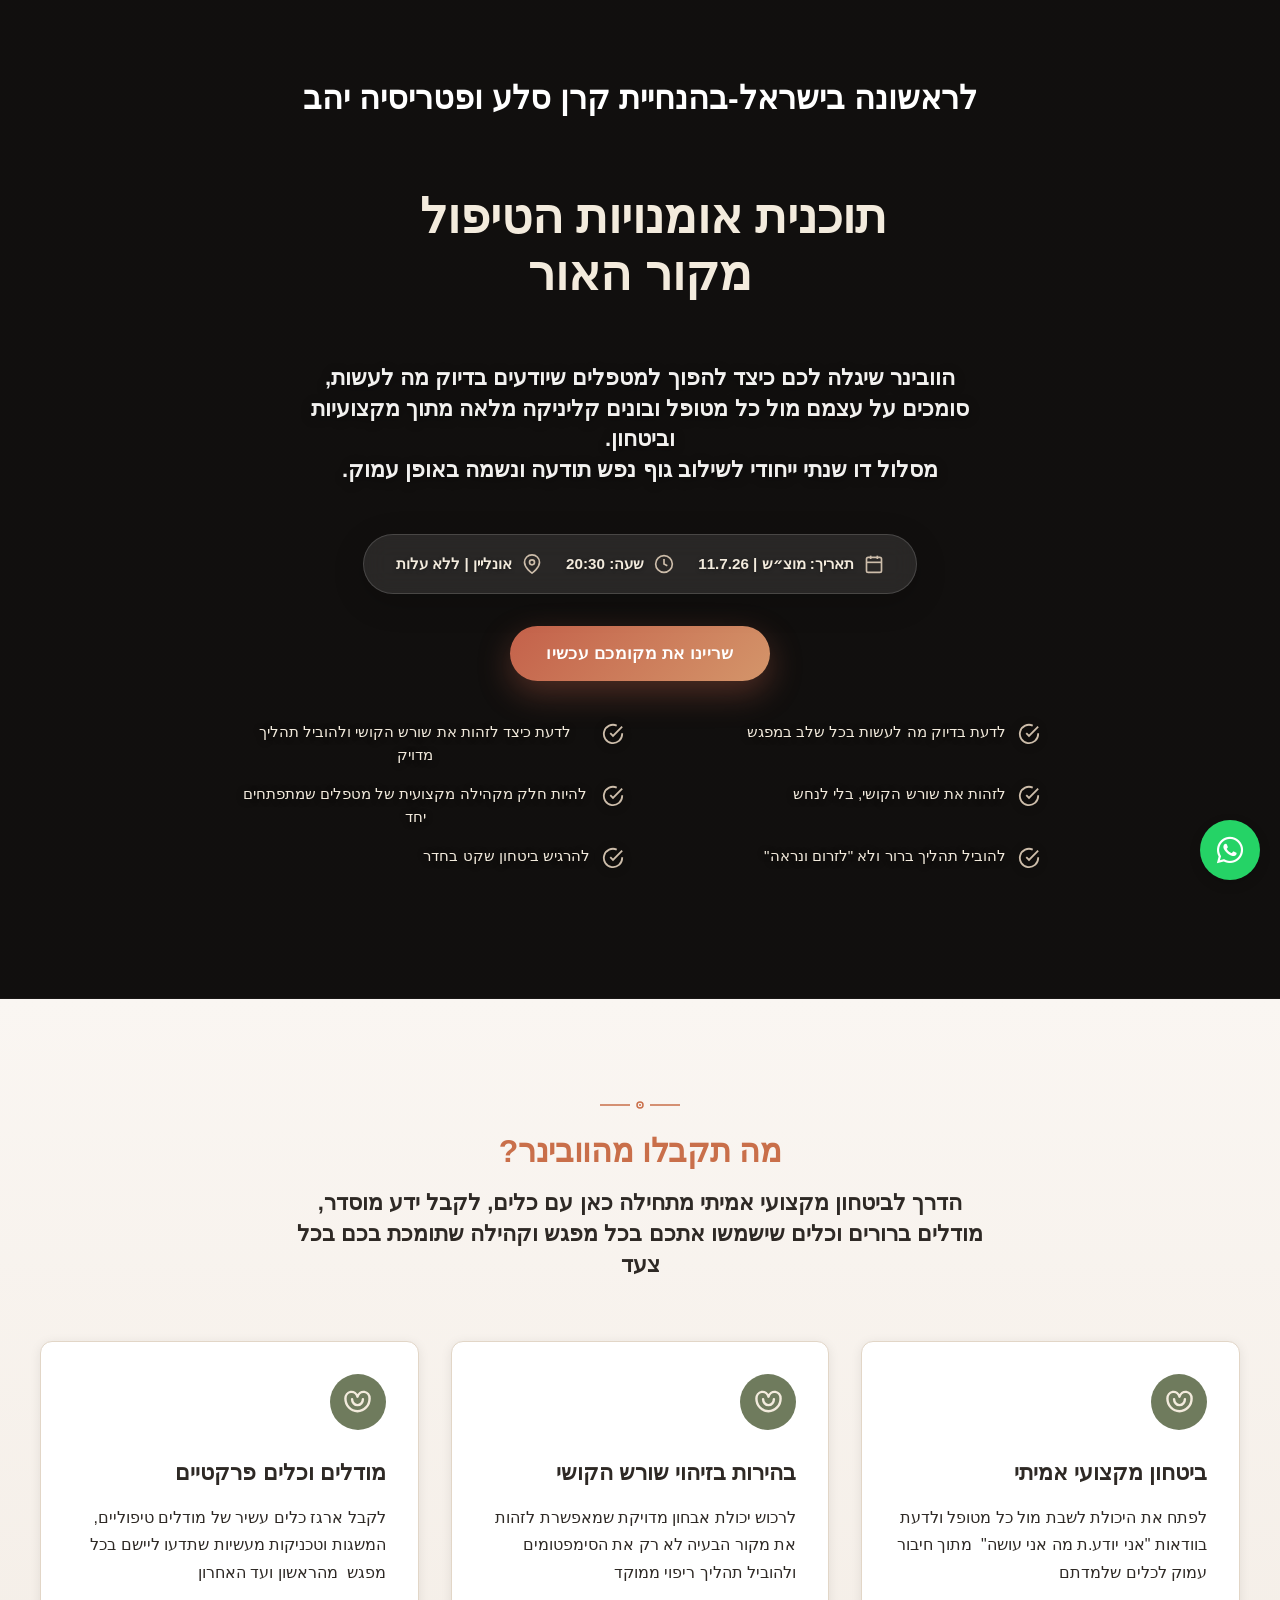
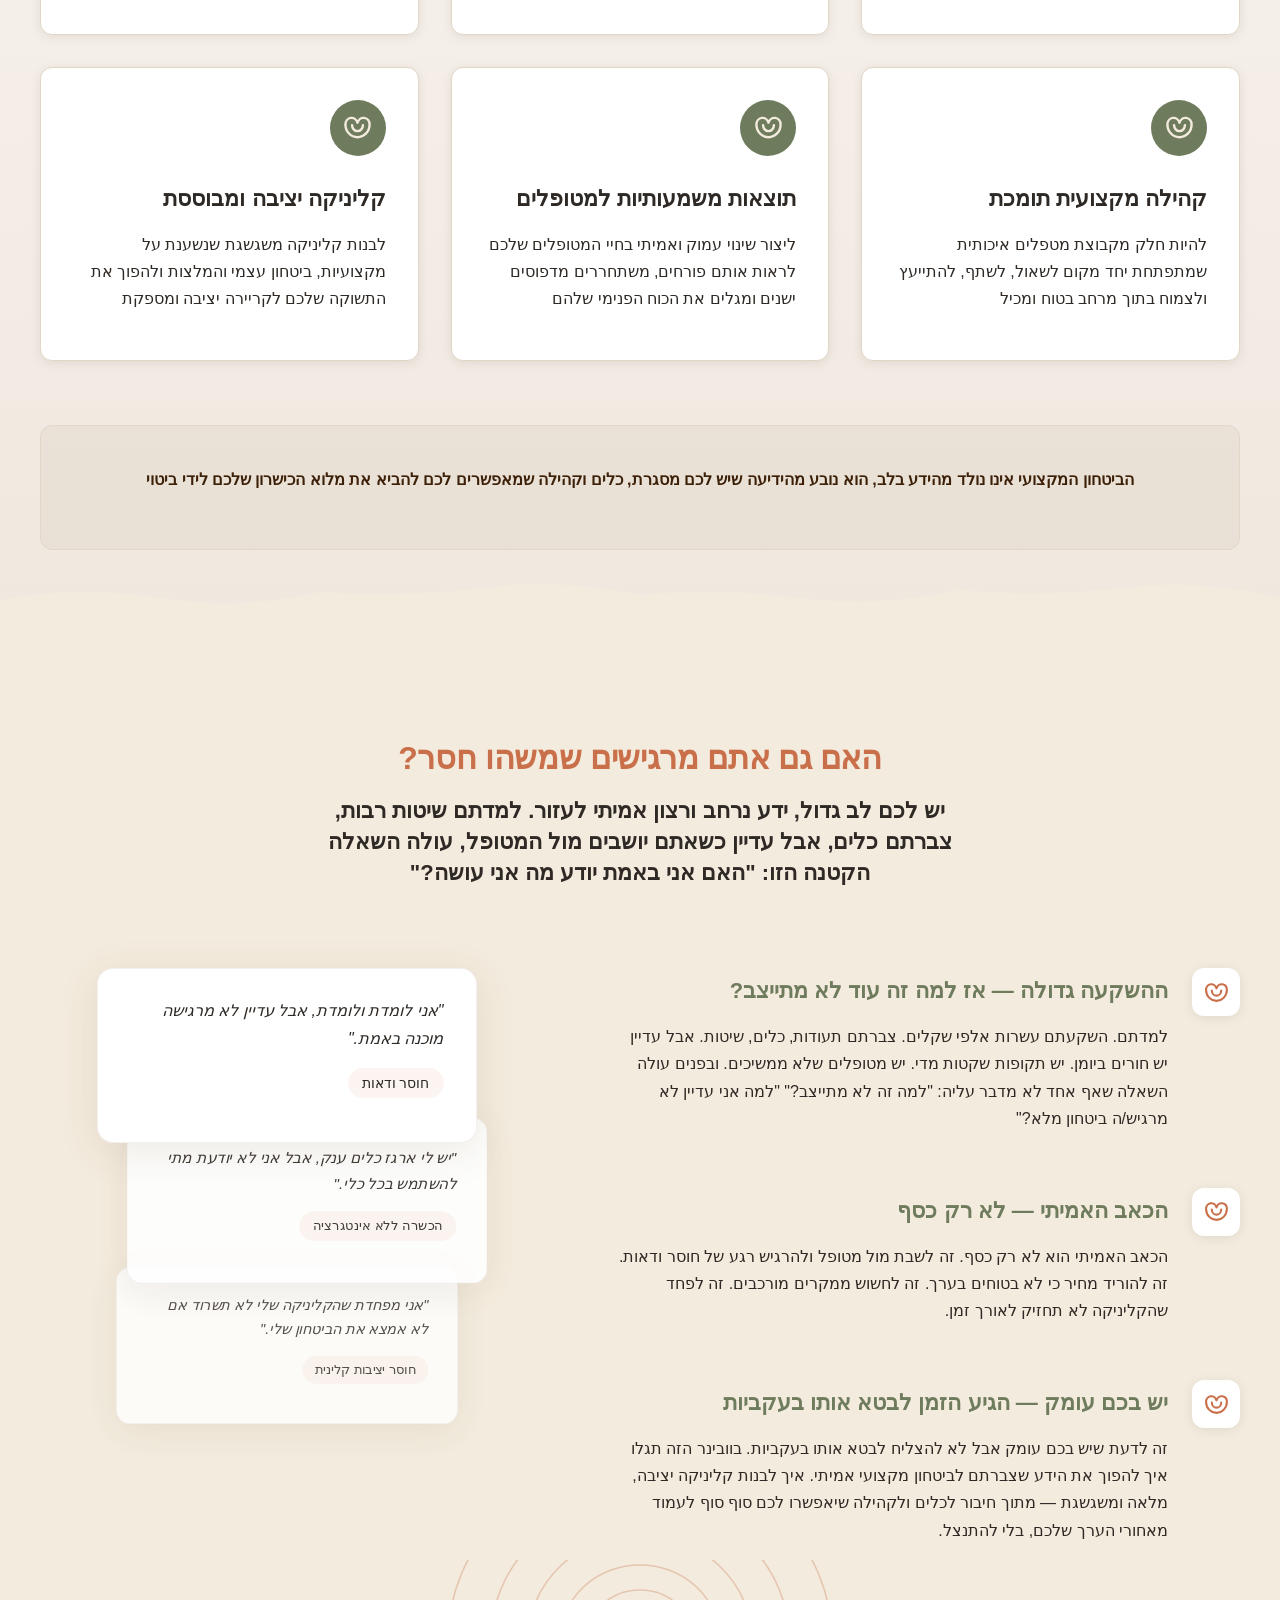
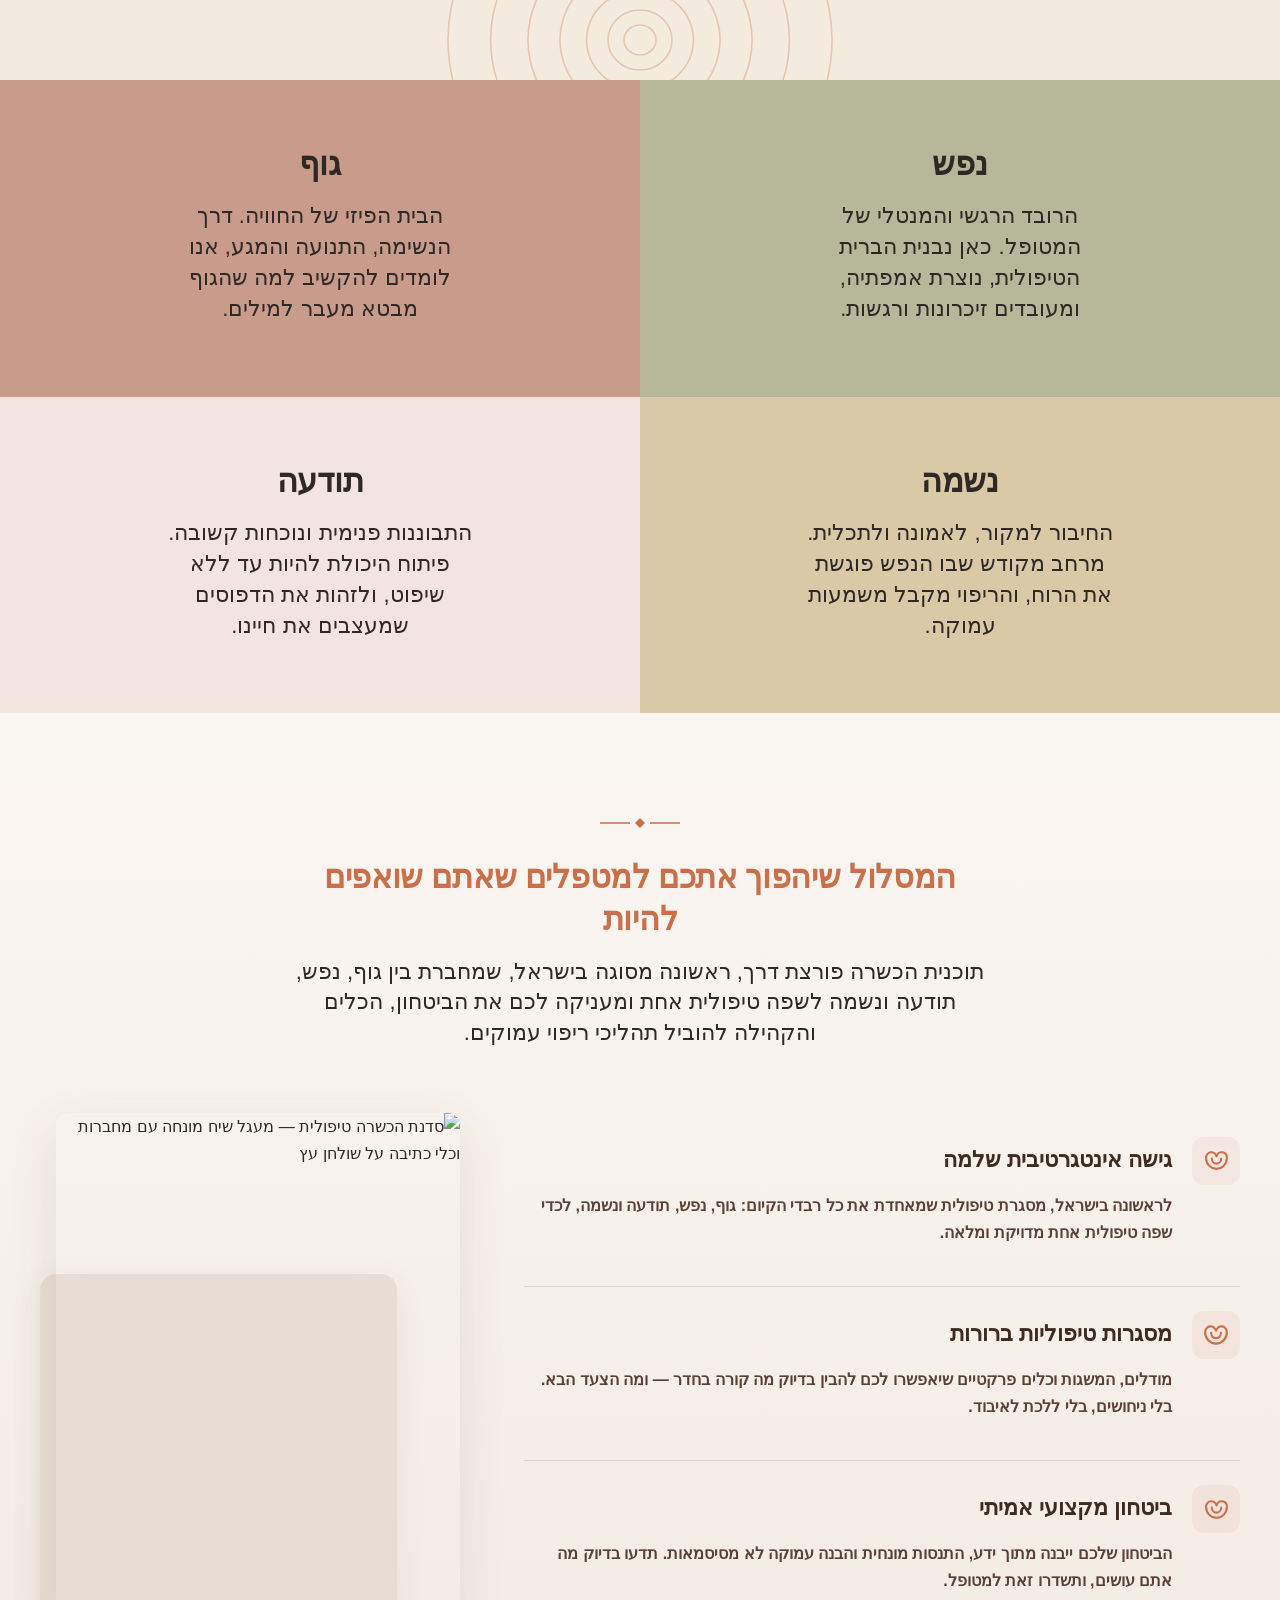
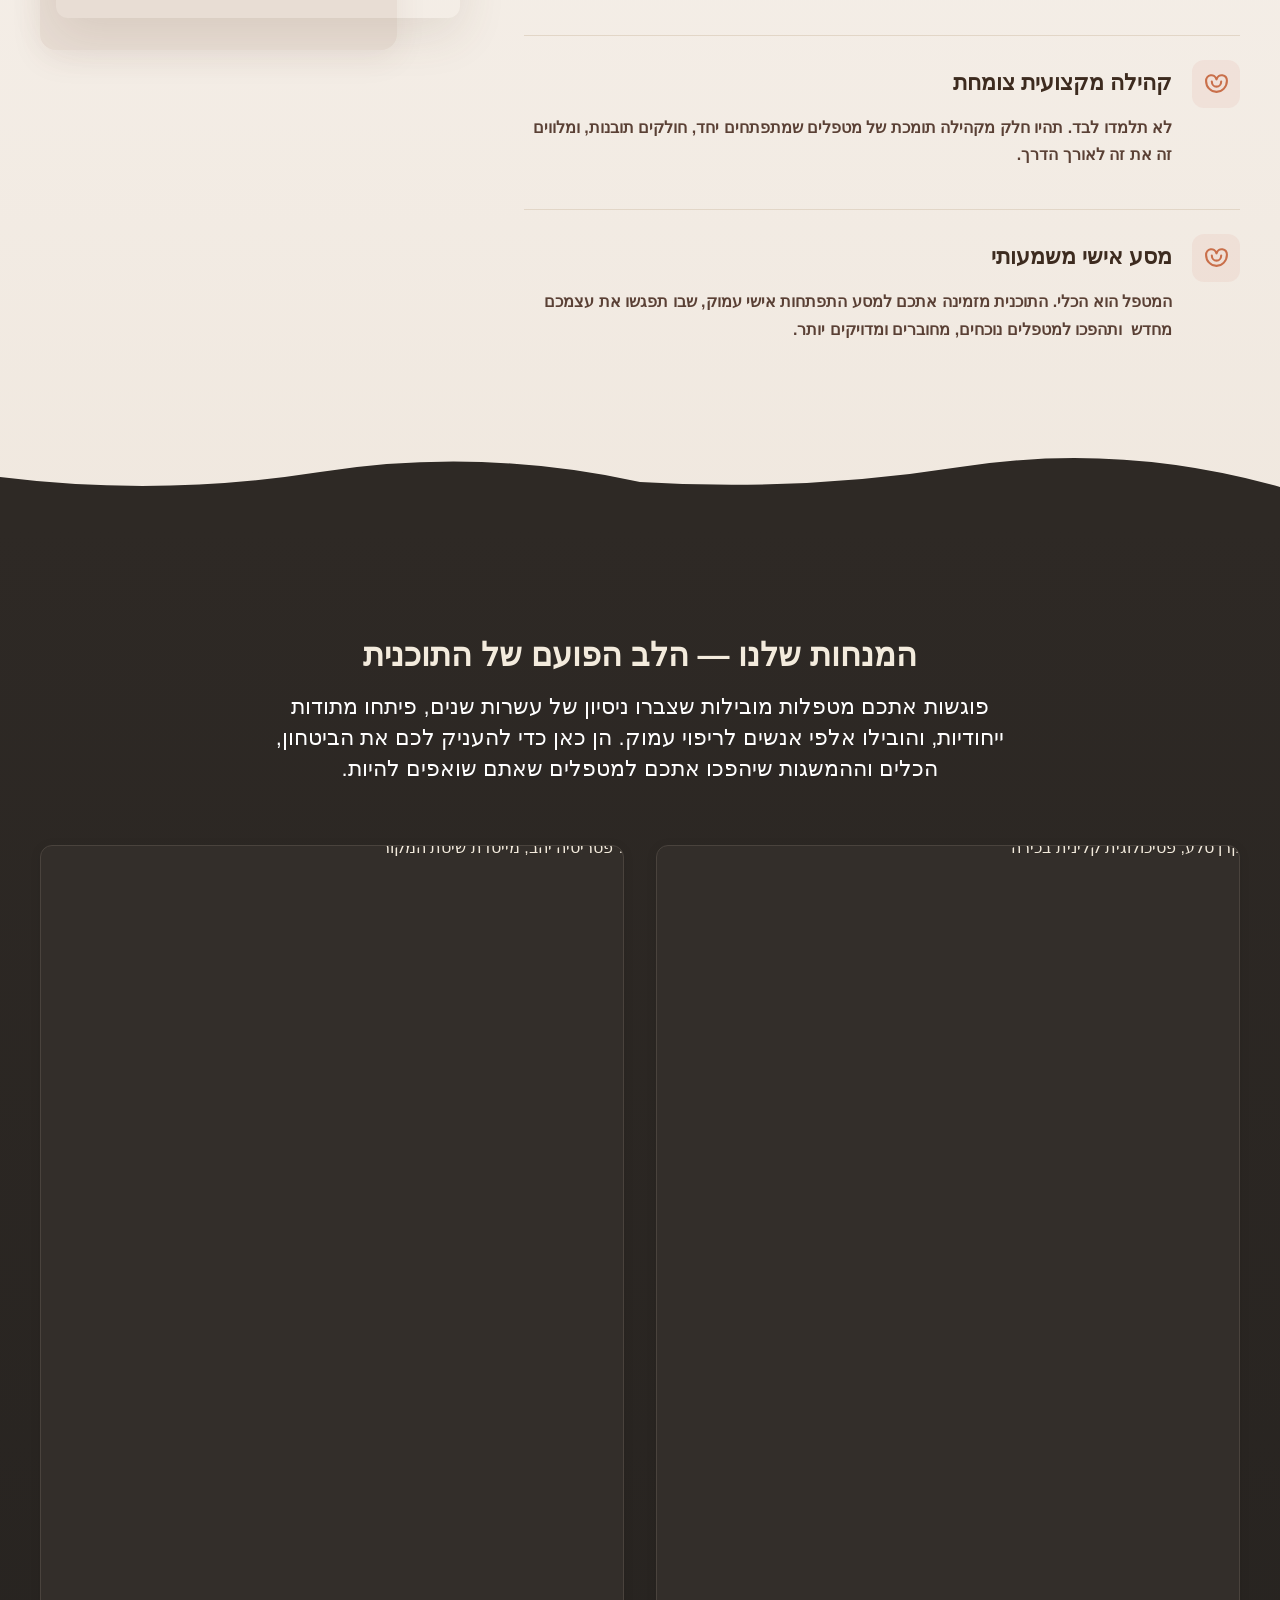
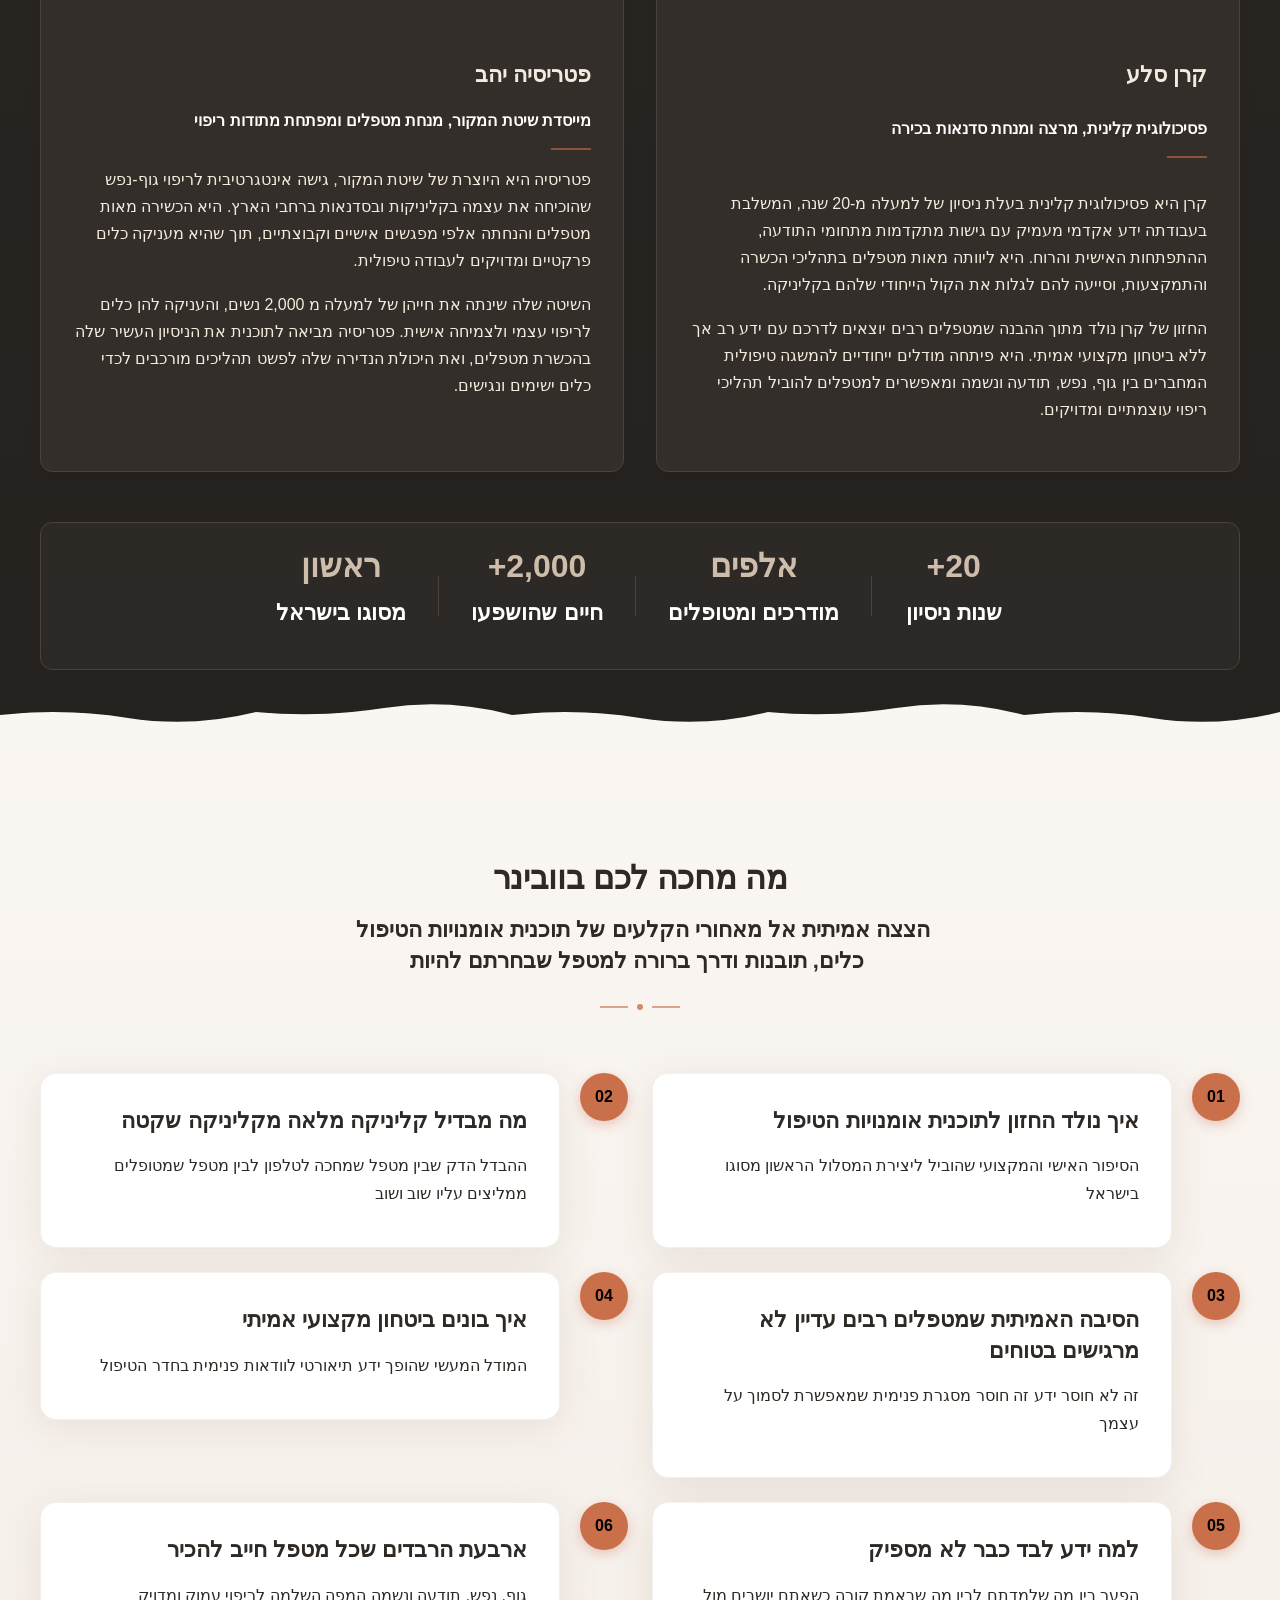
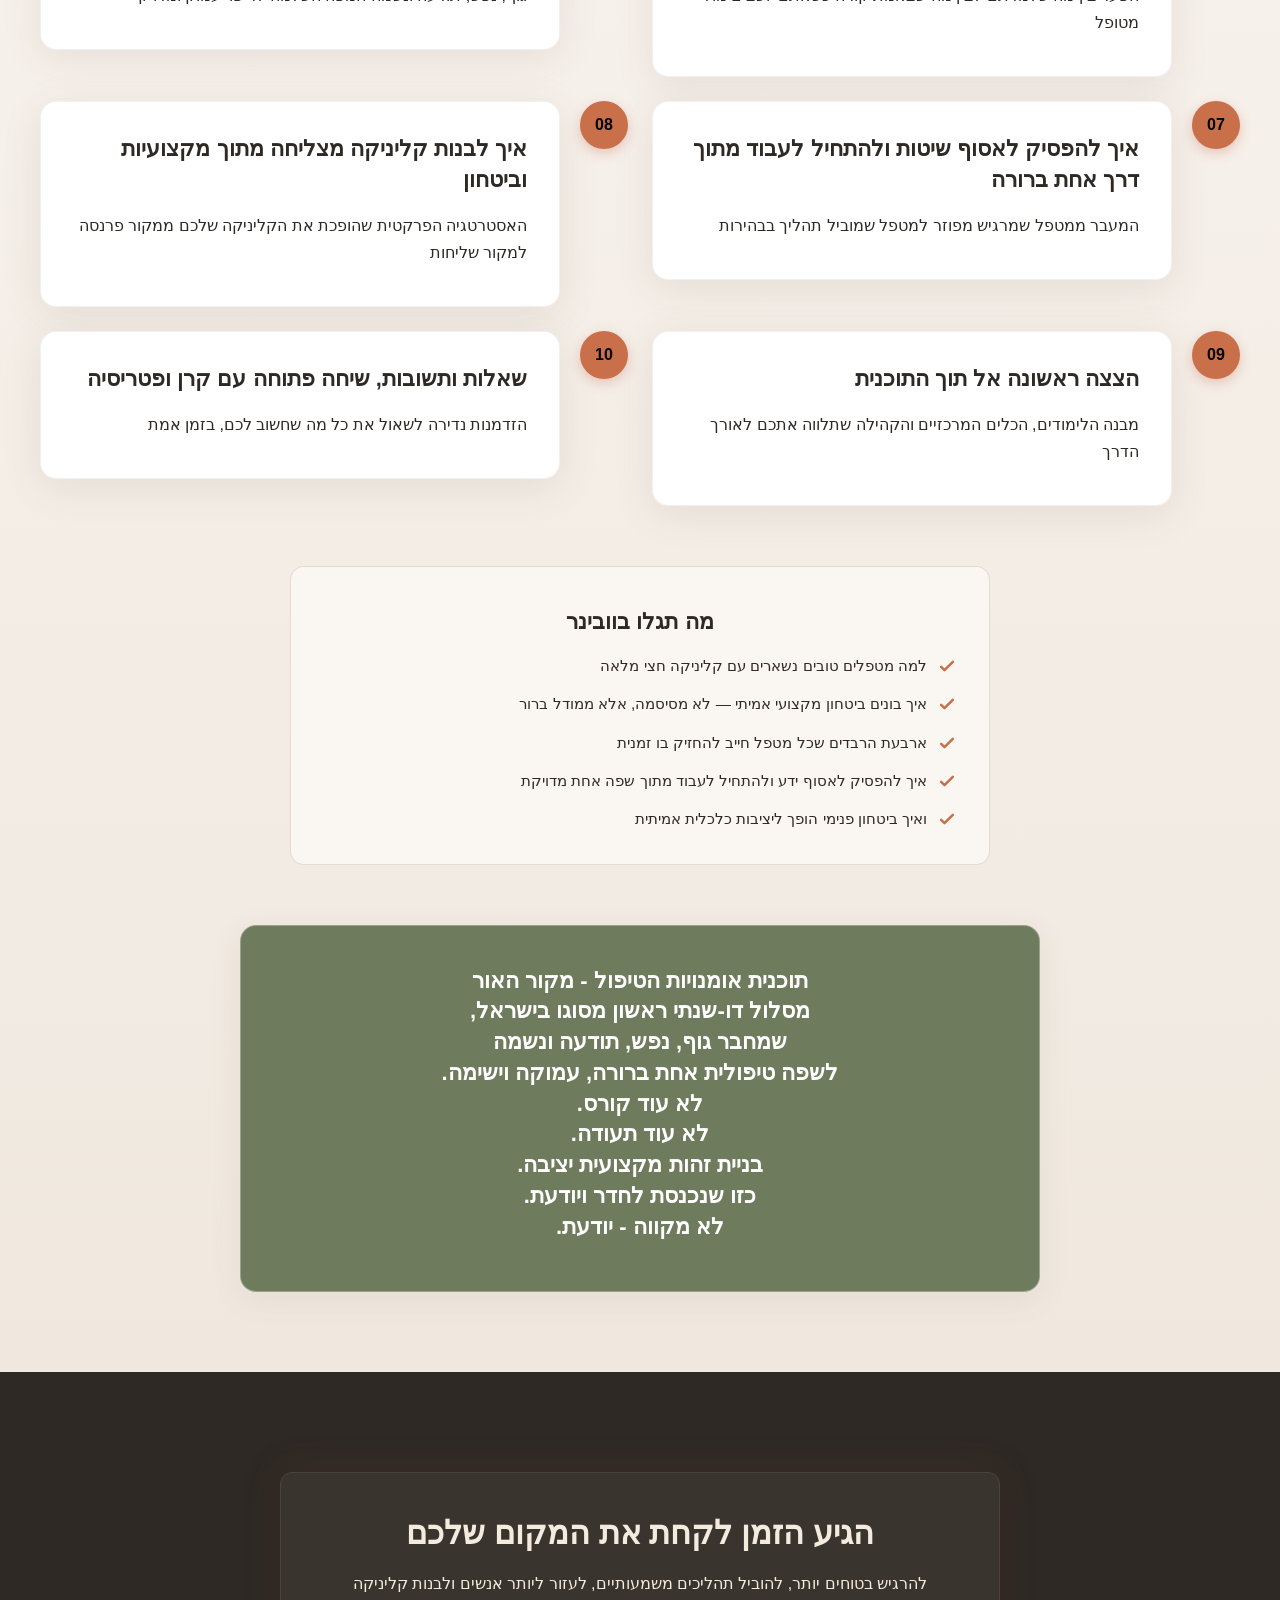
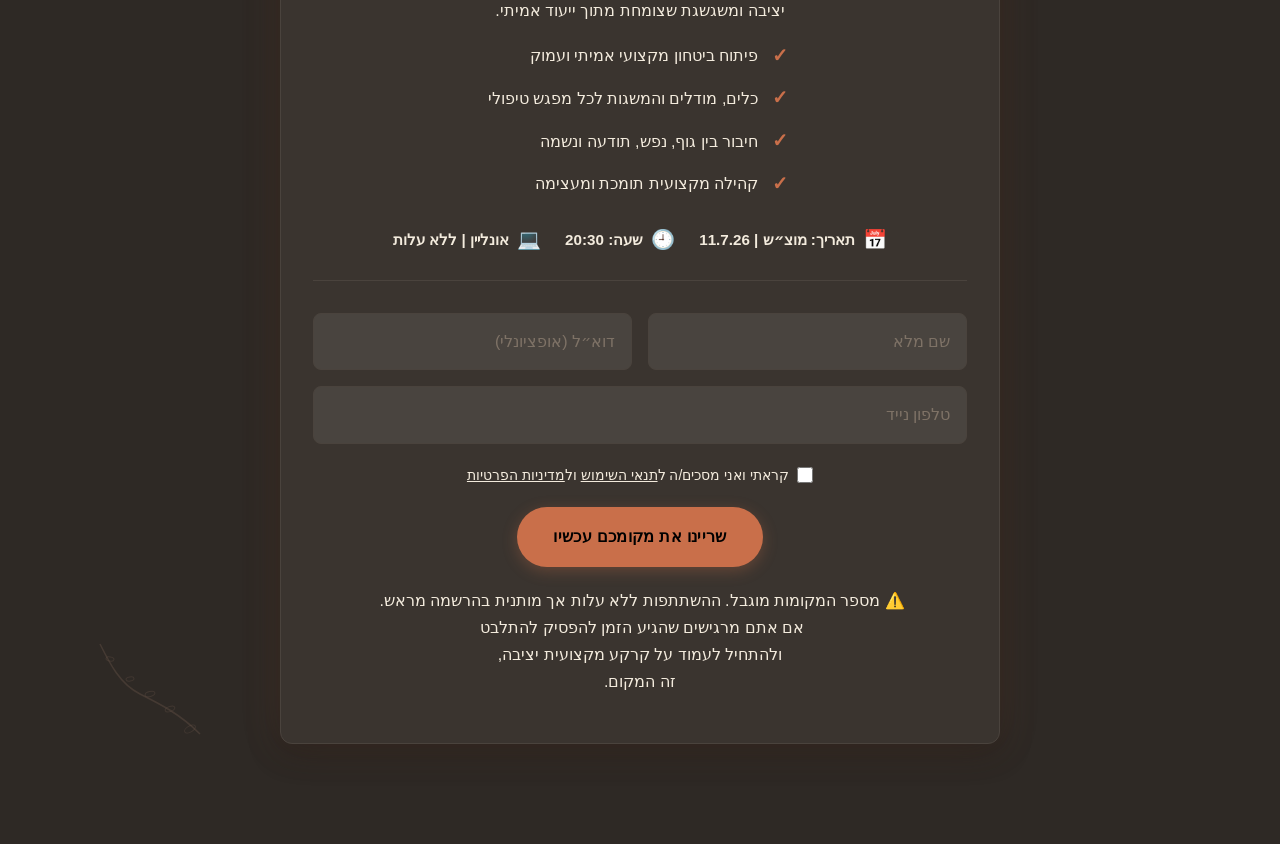
==== commit da312b12: "Incremental sync: 1 page(s) — text_edit" ====
--- a/public/index.html
+++ b/public/index.html
@@ -1 +1 @@
-<!doctype html><html dir="rtl" lang="he"><head><meta charset="UTF-8"><meta content="width=device-width,initial-scale=1" name="viewport"><meta content="index, follow" name="robots"><title>גלו את המטפל הבטוח שבכם — התוכנית לאומנויות הטיפול</title><meta content="וובינר חינמי למטפלים רגשיים שמוכנים לצמוח. בואו לגלות איך לפתח ביטחון מקצועי עמוק דרך הכשרה אינטגרטיבית גוף נפש נשמה. המקום שלכם למסע ריפוי מעצים מתחיל כאן!" name="description"><meta content="וובינר חינמי למטפלים רגשיים, פיתוח ביטחון מקצועי למטפלים, הכשרה אינטגרטיבית גוף נפש נשמה, הכשרה למטפלים הוליסטיים אונליין, אומנויות הטיפול ישראל" name="keywords"><link href="/assets/favicon.ico" rel="icon" type="image/x-icon"><link href="/assets/favicon-16x16.png" rel="icon" type="image/png" sizes="16x16"><link href="/assets/favicon-32x32.png" rel="icon" type="image/png" sizes="32x32"><link href="/assets/favicon-48x48.png" rel="icon" type="image/png" sizes="48x48"><link href="/assets/favicon-192x192.png" rel="icon" type="image/png" sizes="192x192"><link href="/assets/favicon-512x512.png" rel="icon" type="image/png" sizes="512x512"><link href="/assets/apple-touch-icon.png" rel="apple-touch-icon"><script>!function(){"use strict";var t="021707af-fbc0-415c-9145-1ef08efc628b",e="https://api.zappy5.com/api/analytics/track",a=18e5,n=2592e6,o=!0,i=!0,r=!0;var s=function(){var e="zappy_visitor_"+t,a=null;try{if(a=localStorage.getItem(e)){var o=JSON.parse(a),i=Date.now();if(i-o.created<n)return o.lastSeen=i,localStorage.setItem(e,JSON.stringify(o)),o.id}}catch(t){console.warn("Zappy Analytics: LocalStorage not available")}var r="zv_"+Date.now()+"_"+Math.random().toString(36).substr(2,9);try{localStorage.setItem(e,JSON.stringify({id:r,created:Date.now(),lastSeen:Date.now()}))}catch(t){}return r}(),c=function(){var e="zappy_session_"+t,n=null;try{if(n=sessionStorage.getItem(e)){var o=JSON.parse(n),i=Date.now();if(i-o.timestamp<a)return o.timestamp=i,sessionStorage.setItem(e,JSON.stringify(o)),o.id}}catch(t){console.warn("Zappy Analytics: SessionStorage not available")}var r="zs_"+Date.now()+"_"+Math.random().toString(36).substr(2,9);try{sessionStorage.setItem(e,JSON.stringify({id:r,timestamp:Date.now()}))}catch(t){}return r}();function l(a,n){n=n||{};var o={website_id:t,event_type:a,page_path:window.location.pathname,referrer:document.referrer||"direct",visitor_id:s,session_id:c,metadata:n};if(navigator.sendBeacon){var i=new Blob([JSON.stringify(o)],{type:"application/json"});navigator.sendBeacon(e,i)}else fetch(e,{method:"POST",headers:{"Content-Type":"application/json"},body:JSON.stringify(o),keepalive:!0}).catch(function(t){console.warn("Zappy Analytics: Failed to track event",t)})}o&&l("pageview",{title:document.title,url:window.location.href}),i&&document.addEventListener("click",function(t){var e=t.target;if("BUTTON"===e.tagName||e.closest("button")){var a="BUTTON"===e.tagName?e:e.closest("button");l("click",{element:"button",text:a.textContent.trim().substring(0,100),id:a.id||null,class:a.className||null})}else if("A"===e.tagName||e.closest("a")){var n="A"===e.tagName?e:e.closest("a");l("navigation",{element:"link",text:n.textContent.trim().substring(0,100),href:n.href,external:n.hostname!==window.location.hostname})}},!0),r&&document.addEventListener("submit",function(t){var e=t.target;l("form_submit",{form_id:e.id||null,form_name:e.name||null,form_action:e.action||null,form_method:e.method||"GET"})},!0);var m=Date.now();window.addEventListener("beforeunload",function(){l("page_unload",{time_on_page:Math.floor((Date.now()-m)/1e3),page_path:window.location.pathname})}),window.zappyAnalytics={track:l,getVisitorId:function(){return s},getSessionId:function(){return c}}}()</script><meta content="גלו את המטפל הבטוח שבכם — התוכנית לאומנויות הטיפול" property="og:title"><meta content="וובינר חינמי למטפלים רגשיים שמוכנים לצמוח. בואו לגלות איך לפתח ביטחון מקצועי עמוק דרך הכשרה אינטגרטיבית גוף נפש נשמה. המקום שלכם למסע ריפוי מעצים מתחיל כאן!" property="og:description"><meta content="summary_large_image" name="twitter:card"><meta content="גלו את המטפל הבטוח שבכם — התוכנית לאומנויות הטיפול" name="twitter:title"><meta content="וובינר חינמי למטפלים רגשיים שמוכנים לצמוח. בואו לגלות איך לפתח ביטחון מקצועי עמוק דרך הכשרה אינטגרטיבית גוף נפש נשמה. המקום שלכם למסע ריפוי מעצים מתחיל כאן!" name="twitter:description"><script type="application/ld+json">{"@context":"https://schema.org","@graph":[{"@type":"Organization","@id":"https://webinar.kerensela.com#organization","name":"התוכנית לאומנויות הטיפול","url":"https://webinar.kerensela.com","description":"A pioneering Israeli training program called 'The Arts of Therapy' led by clinical psychologist Keren Sela and Patricia Yahav, founder of the Source Method. The program targets therapists who feel knowledgeable but lack professional confidence and a unified framework. It offers an integrative holistic approach connecting body, mind, consciousness, and soul, positioning itself as the first of its kind in Israel. The brand voice is warm, empowering, and deeply spiritual yet professional — combining psychological credibility with personal growth and healing energy. The webinar page serves as the top-of-funnel entry point to a paid certification program.","contactPoint":[{"@type":"ContactPoint","contactType":"customer service","email":"keren@kerensela.co.il","telephone":"0544911119"}]},{"@type":"WebSite","@id":"https://webinar.kerensela.com#website","url":"https://webinar.kerensela.com","name":"התוכנית לאומנויות הטיפול","publisher":{"@id":"https://webinar.kerensela.com#organization"}},{"@type":"ContactPage","@id":"https://webinar.kerensela.com#contactpage","url":"https://webinar.kerensela.com","name":"גלו את המטפל הבטוח שבכם — התוכנית לאומנויות הטיפול","mainEntity":{"@id":"https://webinar.kerensela.com#organization"},"potentialAction":{"@type":"CommunicateAction","target":{"@type":"EntryPoint","urlTemplate":"https://webinar.kerensela.com/api/email/contact-form","actionPlatform":["http/method=POST"],"contentType":"application/json"},"instrument":[{"@type":"PropertyValue","name":"fullName","propertyID":"text","valueRequired":true,"description":"שם מלא"},{"@type":"PropertyValue","name":"email","propertyID":"email","valueRequired":false,"description":"דוא״ל (אופציונלי)"},{"@type":"PropertyValue","name":"phone","propertyID":"tel","valueRequired":true,"description":"טלפון נייד"},{"@type":"PropertyValue","name":"privacy_consent","propertyID":"checkbox","valueRequired":true}]}}]}</script><meta content="website" property="og:type"><meta content="he_IL" property="og:locale"><link href="https://cdnjs.cloudflare.com/ajax/libs/font-awesome/6.4.0/css/all.min.css" rel="stylesheet"><style>.skip-link{position:absolute;top:0;left:0;transform:translateY(-200%);padding:12px 18px;background:var(--bg-dark,#1a1a1a);color:var(--text-light,#fff);font-weight:600;border-radius:0 0 8px 0;z-index:10000}.skip-link:focus{transform:none;outline:2px solid var(--ring,#fff);outline-offset:2px}:focus-visible{outline:2px solid var(--ring,currentColor);outline-offset:3px}</style><link href="/assets/favicon.ico" rel="icon" type="image/x-icon"><link href="/assets/favicon-16x16.png" rel="icon" type="image/png" sizes="16x16"><link href="/assets/favicon-32x32.png" rel="icon" type="image/png" sizes="32x32"><link href="/assets/favicon-48x48.png" rel="icon" type="image/png" sizes="48x48"><link href="/assets/favicon-192x192.png" rel="icon" type="image/png" sizes="192x192"><link href="/assets/favicon-512x512.png" rel="icon" type="image/png" sizes="512x512"><link href="/assets/apple-touch-icon.png" rel="apple-touch-icon"><link href="https://cdn.jsdelivr.net/npm/vanilla-cookieconsent@3/dist/cookieconsent.css" rel="stylesheet"><script src="https://cdn.jsdelivr.net/npm/vanilla-cookieconsent@3/dist/cookieconsent.umd.js"></script><script src="https://cdn.jsdelivr.net/gh/mickidum/acc_toolbar/acctoolbar/acctoolbar.min.js"></script><style data-zappy-section-v2-css="true">.index-agenda-section{background:linear-gradient(180deg,#faf6f2 0,#f0e8df 100%);color:var(--text-dark);padding:100px 20px 80px;position:relative;overflow:hidden;direction:rtl}.index-agenda-section__container{max-width:1200px;margin:0 auto;position:relative;z-index:2}.index-agenda-section__header{text-align:center;margin-bottom:60px}.index-agenda-section__title{font-family:'Cormorant Garamond','Playfair Display',serif;font-size:2rem;font-weight:700;letter-spacing:-.01em;line-height:1.2;color:var(--text-dark);margin-bottom:16px}.index-agenda-section__subtitle{font-family:Assistant,Inter,sans-serif;font-size:1.05rem;line-height:1.8;color:var(--text-muted);max-width:650px;margin-inline:auto;text-align:center}.index-agenda-section__flourish{margin-top:24px;display:flex;justify-content:center}.index-agenda-section__flourish svg{width:80px;height:auto;opacity:.8}.index-agenda-section__timeline{display:grid;grid-template-columns:1fr;gap:24px;margin-bottom:60px}.index-agenda-section__item{display:flex;align-items:flex-start;gap:20px;position:relative}.index-agenda-section__item-marker{flex-shrink:0;width:48px;height:48px;border-radius:50%;background:var(--primary);color:#fff;display:flex;align-items:center;justify-content:center;box-shadow:0 4px 12px rgba(196,97,74,.3);position:relative;z-index:2}.index-agenda-section__item-number{font-family:Assistant,Inter,sans-serif;font-size:1rem;font-weight:700;line-height:1}.index-agenda-section__item-content{flex:1;background:#fff;border-radius:16px;box-shadow:0 8px 40px rgba(100,70,50,.1);padding:1.5rem 2rem;border:1px solid rgba(139,111,94,.1);transition:transform .2s ease,box-shadow .2s ease}.index-agenda-section__item-content:hover{transform:translateY(-2px);box-shadow:0 16px 48px rgba(100,70,50,.12)}.index-agenda-section__item-title{font-family:'Cormorant Garamond','Playfair Display',serif;font-size:1.4rem;font-weight:600;line-height:1.35;color:var(--text-dark);margin-bottom:8px;text-align:right}.index-agenda-section__item-text{font-family:Assistant,Inter,sans-serif;font-size:.95rem;font-weight:400;line-height:1.75;color:var(--text-muted);text-align:right;margin:0}.index-agenda-section__audience{margin-bottom:60px}.index-agenda-section__audience-card{background:#faf6f2;border:1px solid rgba(139,111,94,.2);border-radius:14px;padding:2rem;max-width:700px;margin:0 auto}.index-agenda-section__audience-title{font-family:'Cormorant Garamond','Playfair Display',serif;font-size:1.4rem;font-weight:600;line-height:1.35;color:var(--text-dark);margin-bottom:24px;text-align:center}.index-agenda-section__audience-list{list-style:none;padding:0;margin:0;display:grid;grid-template-columns:1fr;gap:14px}.index-agenda-section__audience-item{display:flex;align-items:center;gap:10px;font-family:Assistant,Inter,sans-serif;font-size:.95rem;line-height:1.6;color:var(--text-dark);text-align:right}.index-agenda-section__check-icon{width:20px;height:20px;flex-shrink:0;color:var(--primary)}.index-agenda-section__vision{max-width:800px;margin:0 auto;padding:2rem;background:rgba(255,255,255,.6);backdrop-filter:blur(4px);border-radius:16px;border:1px solid rgba(255,255,255,.8);box-shadow:0 8px 32px rgba(100,70,50,.08)}.index-agenda-section__vision-text{font-family:Assistant,Inter,sans-serif;font-size:.95rem;font-weight:400;line-height:1.75;color:var(--text-dark);text-align:right;margin:0;font-style:italic}.index-agenda-section__botanical{position:absolute;bottom:20px;left:20px;width:180px;height:auto;pointer-events:none;z-index:1;opacity:.6}.index-agenda-section__botanical svg{width:100%;height:auto}@media (max-width:768px){.index-agenda-section{padding:80px 16px 60px}.index-agenda-section__header{margin-bottom:40px}.index-agenda-section__title{font-size:1.75rem}.index-agenda-section__subtitle{font-size:1rem}.index-agenda-section__timeline{gap:16px}.index-agenda-section__item{gap:12px}.index-agenda-section__item-marker{width:40px;height:40px}.index-agenda-section__item-number{font-size:.9rem}.index-agenda-section__item-content{padding:1.25rem}.index-agenda-section__item-title{font-size:1.2rem}.index-agenda-section__audience-list{grid-template-columns:1fr}.index-agenda-section__audience-card{padding:1.5rem}.index-agenda-section__vision{padding:1.5rem}.index-agenda-section__botanical{width:120px;bottom:10px;left:10px;opacity:.4}}@media (min-width:769px){.index-agenda-section__timeline{grid-template-columns:1fr 1fr}}</style><style data-zappy-section-v2-css="true">.home-layout-section{direction:rtl;text-align:right;background:var(--bg-light);color:var(--text-dark);padding:0;margin:0;overflow:hidden}.home-layout-section__grid{display:grid;grid-template-columns:1fr 1fr;grid-template-rows:1fr 1fr;min-height:600px;width:100%;max-width:100%}.home-layout-section__panel{position:relative;display:flex;align-items:center;justify-content:center;padding:2rem;overflow:hidden;transition:all .3s ease;cursor:default}.home-layout-section__panel-content{position:relative;z-index:2;text-align:center;max-width:360px;padding:1.5rem}.home-layout-section__panel-title{font-family:'Cormorant Garamond','Playfair Display',serif;font-size:3rem;font-weight:700;margin:0 0 1rem 0;line-height:1.2;letter-spacing:-.01em;color:var(--text-dark)}.home-layout-section__panel-desc{font-family:Assistant,Inter,sans-serif;font-size:1rem;font-weight:400;line-height:1.7;margin:0;color:var(--text-dark);opacity:.85}.home-layout-section__panel--nefesh{background-color:#b7b89a}.home-layout-section__panel--guf{background-color:#c89b8b}.home-layout-section__panel--neshamah{background-color:#d9c9a6}.home-layout-section__panel--todaah{background-color:#9da7b5}.home-layout-section__panel:hover{filter:brightness(1.03);box-shadow:inset 0 0 0 1px rgba(255,255,255,.2)}@media (max-width:768px){.home-layout-section__grid{grid-template-columns:1fr!important;grid-template-rows:auto;min-height:auto}.home-layout-section__panel{min-height:250px;padding:2rem 1.5rem}.home-layout-section__panel-title{font-size:2.5rem}.home-layout-section__panel-content{max-width:280px}}</style><style data-zappy-section-v2-css="true">.index-hero-section{position:relative;width:100%;min-height:100vh;display:flex;align-items:center;justify-content:center;background-color:var(--bg-dark);color:var(--text-light);overflow:hidden;direction:rtl;padding:120px 16px 80px}.index-hero-section .hero-bg-wrapper{position:absolute;inset:0;width:100%;height:100%;z-index:0}.index-hero-section .hero-bg-image{width:100%;height:100%;background-size:cover!important;background-position:center!important;min-height:100vh!important}.index-hero-section .hero-scrim{position:absolute;inset:0;width:100%;height:100%;z-index:1;pointer-events:none;background:linear-gradient(to bottom,rgba(46,41,37,.5) 0,rgba(46,41,37,.75) 50%,rgba(46,41,37,.9) 100%)}.index-hero-section .hero-mandala{position:absolute;top:40px;inset-inline-start:40px;width:120px;height:120px;z-index:2;pointer-events:none;opacity:.7;color:var(--primary)}.index-hero-section .hero-content-container{position:relative;z-index:10;max-width:900px;width:100%;margin:0 auto;text-align:center;display:flex;flex-direction:column;align-items:center;gap:32px}.index-hero-section .hero-text-group{display:flex;flex-direction:column;align-items:center;gap:20px;width:100%}.index-hero-section .hero-label{font-size:.85rem;font-weight:500;letter-spacing:.08em;text-transform:uppercase;color:var(--accent);margin:0;text-shadow:0 2px 8px rgba(0,0,0,.4)}.index-hero-section .hero-headline{font-family:'Cormorant Garamond','Playfair Display',serif;font-size:3.2rem;font-weight:700;letter-spacing:-.01em;line-height:1.15;color:var(--text-light);margin:0;max-width:none!important}.index-hero-section .hero-subtitle{font-size:1.4rem;font-weight:400;line-height:1.45;color:var(--text-light);margin:0;text-shadow:0 2px 12px rgba(0,0,0,.5);max-width:700px;opacity:.95}.index-hero-section .hero-event-details{display:flex;flex-wrap:wrap;justify-content:center;align-items:center;gap:24px;padding:16px 32px;background:rgba(255,255,255,.1);backdrop-filter:blur(12px);-webkit-backdrop-filter:blur(12px);border-radius:100px;border:1px solid rgba(255,255,255,.15);box-shadow:0 8px 32px rgba(0,0,0,.2)}.index-hero-section .event-item{display:flex;align-items:center;gap:10px;color:var(--text-light);font-size:.95rem;font-weight:500;text-shadow:0 1px 4px rgba(0,0,0,.4)}.index-hero-section .event-icon{width:20px;height:20px;flex-shrink:0;color:var(--accent)}.index-hero-section .hero-cta-group{display:flex;flex-wrap:wrap;justify-content:center;align-items:center;gap:16px;width:100%}.index-hero-section .btn-primary-hero{display:inline-block;background:linear-gradient(135deg,#c4614a 0,#d4956a 100%);color:#fff;padding:16px 36px;border-radius:100px;border:none;font-weight:600;font-size:1.05rem;letter-spacing:.02em;cursor:pointer;text-decoration:none;box-shadow:0 12px 32px rgba(196,97,74,.35);transition:all .35s cubic-bezier(.4, 0, .2, 1);text-shadow:none}.index-hero-section .btn-primary-hero:hover{transform:translateY(-3px);box-shadow:0 16px 40px rgba(196,97,74,.5)}.index-hero-section .btn-ghost-hero{display:inline-block;background:0 0;color:var(--text-light);border:1.5px solid rgba(255,255,255,.4);padding:14px 32px;border-radius:100px;font-weight:500;font-size:.95rem;text-decoration:none;backdrop-filter:blur(4px);transition:all .35s cubic-bezier(.4, 0, .2, 1);text-shadow:0 1px 4px rgba(0,0,0,.4)}.index-hero-section .btn-ghost-hero:hover{background:rgba(255,255,255,.15);border-color:var(--accent);color:var(--accent);transform:translateY(-2px)}.index-hero-section .hero-benefits-list{list-style:none;padding:0;margin:8px 0 0;display:grid;grid-template-columns:repeat(2,1fr);gap:16px 32px;width:100%;max-width:800px;text-align:start}.index-hero-section .hero-benefits-list li{display:flex;align-items:flex-start;gap:12px;color:var(--text-light);font-size:.95rem;font-weight:400;line-height:1.5;text-shadow:0 1px 6px rgba(0,0,0,.5)}.index-hero-section .benefit-icon{width:22px;height:22px;flex-shrink:0;margin-top:2px;color:var(--accent);filter:drop-shadow(0 1px 4px rgba(0,0,0,.4))}@media (max-width:768px){.index-hero-section{padding:140px 16px 60px}.index-hero-section .hero-content-container{gap:28px}.index-hero-section .hero-headline{font-size:2.2rem;line-height:1.2}.index-hero-section .hero-subtitle{font-size:1.1rem;line-height:1.5}.index-hero-section .hero-event-details{flex-direction:column;gap:12px;padding:16px 24px;border-radius:24px;width:100%;max-width:320px}.index-hero-section .hero-cta-group{flex-direction:column;width:100%;max-width:320px}.index-hero-section .btn-ghost-hero,.index-hero-section .btn-primary-hero{width:100%;text-align:center;padding:14px 24px;font-size:.95rem}.index-hero-section .hero-benefits-list{grid-template-columns:1fr!important;gap:12px;max-width:100%}.index-hero-section .hero-mandala{top:20px;inset-inline-start:20px;width:80px;height:80px;opacity:.5}}.hero .hero-title,.hero h1,.hero-section h1,.hero-title,[class*=hero-] h1,[class~=hero] h1{font-size:48px!important;line-height:1.2!important}@media (max-width:1024px){.hero .hero-title,.hero h1,.hero-section h1,.hero-title,[class*=hero-] h1,[class~=hero] h1{font-size:36px!important}}@media (max-width:768px){.hero .hero-title,.hero h1,.hero-section h1,.hero-title,[class*=hero-] h1,[class~=hero] h1{font-size:28px!important}}</style><link href="/styles.css" rel="stylesheet"><script>window.ZAPPY_WEBSITE_ID="021707af-fbc0-415c-9145-1ef08efc628b",window.ZAPPY_API_BASE="https://api.zappy5.com"</script><style id="zappy-dropdown-submenu-styles">#navMenu li:has(.sub-menu),.nav-menu li:has(.sub-menu),.navbar li:has(.sub-menu),nav li:has(.sub-menu){position:relative}#navMenu .sub-menu,.nav-menu .sub-menu,.navbar .sub-menu,nav .sub-menu{display:block!important;position:absolute!important;top:100%;left:0;min-width:220px;background:#fff;border-radius:8px;box-shadow:0 8px 25px rgba(0,0,0,.15);padding:8px 0;opacity:0;visibility:hidden;transform:translateY(10px);transition:all .3s ease;z-index:1000;list-style:none;pointer-events:none}#navMenu li:hover>.sub-menu,.nav-menu li:hover>.sub-menu,.navbar li:hover>.sub-menu,nav li:hover>.sub-menu{opacity:1!important;visibility:visible!important;transform:translateY(0)!important;pointer-events:auto!important}.sub-menu li{list-style:none;margin:0;padding:0}.sub-menu a{display:block!important;padding:10px 16px!important;color:var(--text-dark,#333)!important;font-weight:500;text-decoration:none;white-space:nowrap;transition:background-color .2s}.sub-menu .zappy-nav-child>a{padding-left:28px!important;font-size:.9em!important;opacity:.85!important}[dir=rtl] .sub-menu .zappy-nav-child>a,html[lang=ar] .sub-menu .zappy-nav-child>a,html[lang=he] .sub-menu .zappy-nav-child>a{padding-left:10px!important;padding-right:28px!important}.sub-menu .zappy-nav-parent>a{font-weight:600!important}.sub-menu a:hover{background-color:#f5f5f5}[dir=rtl] .nav-menu .sub-menu,[dir=rtl] .navbar .sub-menu,[dir=rtl] nav .sub-menu,html[lang=ar] .nav-menu .sub-menu,html[lang=ar] .navbar .sub-menu,html[lang=ar] nav .sub-menu,html[lang=he] .nav-menu .sub-menu,html[lang=he] .navbar .sub-menu,html[lang=he] nav .sub-menu{left:auto!important;right:0!important}.sub-menu:empty,.sub-menu:not(:has(li)):not(:has(> a)),.sub-menu:not(:has(li:not(.zappy-hidden-menu-item))):not(:has(> a)){display:none!important;opacity:0!important;visibility:hidden!important;pointer-events:none!important}li:has(.menu-group-title):hover>.sub-menu{opacity:1!important;visibility:visible!important;transform:translateY(0)!important;pointer-events:auto!important}#navMenu>li>.menu-group-title,.nav-menu>li>.menu-group-title{display:inline-block;padding:.5rem 1rem;cursor:default;user-select:none}@media (max-width:768px){#navMenu .sub-menu,.nav-menu .sub-menu,.navbar .sub-menu,nav .sub-menu{position:static!important;transform:none!important;box-shadow:none!important;background:0 0!important;max-height:0;overflow:hidden;opacity:0;visibility:hidden;transition:max-height .3s ease,opacity .3s ease;padding:0!important;border-radius:0!important}#navMenu .sub-menu.mobile-expanded,.nav-menu .sub-menu.mobile-expanded,.navbar .sub-menu.mobile-expanded{max-height:none!important;overflow-y:visible!important;opacity:1!important;visibility:visible!important;padding:8px 0 8px 16px!important}[dir=rtl] .sub-menu.mobile-expanded,html[lang=he] .sub-menu.mobile-expanded{padding:8px 16px 8px 0!important}#navMenu li:hover>.sub-menu,.nav-menu li:hover>.sub-menu,.navbar li:hover>.sub-menu,nav li:hover>.sub-menu{opacity:0;visibility:hidden;pointer-events:none}#navMenu li>.sub-menu.mobile-expanded,.nav-menu li>.sub-menu.mobile-expanded,.navbar li>.sub-menu.mobile-expanded,nav li>.sub-menu.mobile-expanded{opacity:1!important;visibility:visible!important;pointer-events:auto!important}#navMenu li:has(.sub-menu),.nav-menu li:has(.sub-menu),.navbar li:has(.sub-menu),nav li:has(.sub-menu){display:flex!important;flex-wrap:wrap!important;align-items:center!important;position:relative!important;min-height:44px!important}#navMenu li:has(.sub-menu)>a,.nav-menu li:has(.sub-menu)>a,.navbar li:has(.sub-menu)>a,nav li:has(.sub-menu)>a{flex:1!important;min-width:0!important}#navMenu li:has(.sub-menu)>.menu-group-title,.nav-menu li:has(.sub-menu)>.menu-group-title,.navbar li:has(.sub-menu)>.menu-group-title,nav li:has(.sub-menu)>.menu-group-title{flex:1!important;min-width:0!important;padding:0!important;line-height:inherit!important}#navMenu li:has(.sub-menu)>.sub-menu,.nav-menu li:has(.sub-menu)>.sub-menu,.navbar li:has(.sub-menu)>.sub-menu,nav li:has(.sub-menu)>.sub-menu{flex-basis:100%!important;width:100%!important}#navMenu li:has(.sub-menu)>a [class*=arrow],#navMenu li:has(.sub-menu)>a [class*=chevron],.nav-menu li:has(.sub-menu)>a .fa-angle-down,.nav-menu li:has(.sub-menu)>a .fa-chevron-down,.nav-menu li:has(.sub-menu)>a [class*=arrow],.nav-menu li:has(.sub-menu)>a [class*=chevron],nav li:has(.sub-menu)>a [class*=arrow],nav li:has(.sub-menu)>a [class*=chevron]{display:none!important;visibility:hidden!important}.mobile-submenu-toggle{display:flex!important;align-items:center!important;justify-content:center!important;width:44px!important;height:auto!important;background:0 0!important;border:none!important;cursor:pointer!important;color:var(--text-light)!important;position:static!important;flex-shrink:0!important;align-self:stretch!important;z-index:2!important;padding:0!important;margin:0!important}.mobile-submenu-toggle::after{content:''!important;width:0!important;height:0!important;border-left:6px solid transparent!important;border-right:6px solid transparent!important;border-top:7px solid currentColor!important;transition:transform .3s ease!important}.mobile-submenu-toggle.expanded::after{transform:rotate(180deg)!important}.sub-menu a{padding:10px 0!important;display:block!important;color:var(--text-light)!important;white-space:normal!important}.sub-menu .zappy-nav-child>a{padding-left:28px!important;font-size:.9em!important;opacity:.85!important}[dir=rtl] .sub-menu .zappy-nav-child>a,html[lang=ar] .sub-menu .zappy-nav-child>a,html[lang=he] .sub-menu .zappy-nav-child>a{padding-left:0!important;padding-right:28px!important}.sub-menu .zappy-nav-parent>a{font-weight:600!important}#navMenu.active,.nav-menu.active{max-width:100vw!important;overflow-x:hidden!important;box-sizing:border-box!important}.navbar .sub-menu li a,.zappy-products-dropdown .sub-menu a,nav.navbar .sub-menu li a{color:var(--text-light)!important}}@media (min-width:769px){.mobile-submenu-toggle{display:none!important}}</style><style id="zappy-widget-visibility">html[dir=rtl] .whatsapp-float{right:20px!important;left:auto!important}html:not([dir]) .whatsapp-float,html[dir=ltr] .whatsapp-float{left:20px!important;right:auto!important}html[dir=rtl] #mic-access-tool-general-button,html[dir=rtl] #mic-init-access-tool #mic-access-tool-general-button,html[dir=rtl] #mic-init-access-tool .mic-access-tool-general-button,html[dir=rtl] ._access-icon,html[dir=rtl] .mic-access-tool-general-button{left:20px!important;right:auto!important}html:not([dir]) #mic-access-tool-general-button,html:not([dir]) #mic-init-access-tool #mic-access-tool-general-button,html:not([dir]) #mic-init-access-tool .mic-access-tool-general-button,html:not([dir]) ._access-icon,html:not([dir]) .mic-access-tool-general-button,html[dir=ltr] #mic-access-tool-general-button,html[dir=ltr] #mic-init-access-tool #mic-access-tool-general-button,html[dir=ltr] #mic-init-access-tool .mic-access-tool-general-button,html[dir=ltr] ._access-icon,html[dir=ltr] .mic-access-tool-general-button{right:20px!important;left:auto!important}@media (max-width:768px){.whatsapp-float{display:flex!important}}@media (min-width:769px){.whatsapp-float{display:flex!important}}@media (max-width:768px){#mic-access-tool-general-button,#mic-init-access-tool #mic-access-tool-general-button,#mic-init-access-tool .mic-access-tool-general-button,._access-icon,.mic-access-tool-general-button{display:flex!important;visibility:visible!important;opacity:1!important;pointer-events:auto!important}#mic-access-tool-box.opened-mic-access-tool,#mic-init-access-tool #mic-access-tool-box.opened-mic-access-tool,.mic-access-tool-box.opened-mic-access-tool{visibility:visible!important;opacity:1!important;pointer-events:auto!important}}@media (min-width:769px){#mic-access-tool-general-button,#mic-init-access-tool #mic-access-tool-general-button,#mic-init-access-tool .mic-access-tool-general-button,._access-icon,.mic-access-tool-general-button{display:flex!important;visibility:visible!important;opacity:1!important;pointer-events:auto!important}#mic-access-tool-box.opened-mic-access-tool,#mic-init-access-tool #mic-access-tool-box.opened-mic-access-tool,.mic-access-tool-box.opened-mic-access-tool{visibility:visible!important;opacity:1!important;pointer-events:auto!important}}</style></head><body><a href="#main" class="skip-link">דלג לתוכן הראשי</a><script>window.addEventListener("load",function(){const e=document.querySelector(".navbar, nav, header");if(!e)return void console.log("[Navbar] Navbar element not found");let t=document.getElementById("mobileToggle")||document.querySelector(".mobile-toggle")||document.querySelector(".hamburger")||document.querySelector(".hamburger-menu")||document.querySelector(".menu-toggle")||document.querySelector(".burger-menu")||document.querySelector('[aria-label="Menu"]')||document.querySelector('[aria-label="תפריט"]');const n=document.querySelector(".phone-header-btn"),o=window.getComputedStyle(e);let r=o.backgroundColor;if(console.log("[Navbar] Initial navbar background:",r),"transparent"===r||"rgba(0, 0, 0, 0)"===r||r.startsWith("rgba")&&r.includes(", 0)")){const e=o.backgroundImage;if(e&&"none"!==e)console.log("[Navbar] Navbar has background image/gradient, using dark text"),r="rgb(240, 240, 240)";else{const e=window.getComputedStyle(document.body).backgroundColor;console.log("[Navbar] Navbar transparent, using body background:",e),r=e}}const a=r.match(/\d+/g);if(a&&a.length>=3){const e=(.299*parseInt(a[0])+.587*parseInt(a[1])+.114*parseInt(a[2]))/255;console.log("[Navbar] Mobile button colors preserved from Claude CSS (luminance:",e.toFixed(2)+")");const o=document.createElement("style");o.id="zappy-mobile-nav-fix";document.documentElement.lang;document.documentElement.dir,o.textContent='\n        /* Hide mobile buttons on desktop, show only on mobile */\n        @media (min-width: 769px) {\n          .mobile-toggle,\n          .phone-header-btn {\n            display: none !important;\n          }\n        }\n        \n        /* Show and position mobile buttons correctly on mobile */\n        @media (max-width: 768px) {\n          .navbar,\n          nav.navbar {\n            min-height: 70px !important;\n          }\n\n          .mobile-toggle,\n          .phone-header-btn {\n            position: absolute !important;\n            top: 0 !important;\n            bottom: 0 !important;\n            margin-top: auto !important;\n            margin-bottom: auto !important;\n            transform: none !important;\n            z-index: 1001 !important;\n            display: flex !important;\n            align-items: center !important;\n            justify-content: center !important;\n            width: 36px !important;\n            height: 36px !important;\n            border-radius: 50% !important;\n            border: none !important;\n            cursor: pointer !important;\n            padding: 6px !important;\n            background: none !important;\n            color: var(--nav-text, var(--text-light)) !important;\n            touch-action: manipulation !important;\n            -webkit-tap-highlight-color: transparent !important;\n          }\n\n          html[data-zappy-site-type="ecommerce"] .phone-header-btn,\n          body[data-zappy-site-type="ecommerce"] .phone-header-btn,\n          html[data-zappy-site-type="ecommerce"] header .phone-header-btn,\n          html[data-zappy-site-type="ecommerce"] nav .phone-header-btn {\n            display: none !important;\n            visibility: hidden !important;\n            width: 0 !important;\n            height: 0 !important;\n            min-width: 0 !important;\n            overflow: hidden !important;\n          }\n          \n          /* LTR positioning (default): hamburger LEFT, phone RIGHT */\n          html:not([dir="rtl"]):not([lang="he"]):not([lang="ar"]) .mobile-toggle,\n          html[dir="ltr"] .mobile-toggle {\n            left: 12px !important;\n            right: auto !important;\n          }\n          html:not([dir="rtl"]):not([lang="he"]):not([lang="ar"]) .phone-header-btn,\n          html[dir="ltr"] .phone-header-btn {\n            right: 12px !important;\n            left: auto !important;\n          }\n          \n          /* RTL positioning: hamburger RIGHT, phone LEFT */\n          html[dir="rtl"] .mobile-toggle,\n          html[lang="he"] .mobile-toggle,\n          html[lang="ar"] .mobile-toggle {\n            right: 12px !important;\n            left: auto !important;\n          }\n          html[dir="rtl"] .phone-header-btn,\n          html[lang="he"] .phone-header-btn,\n          html[lang="ar"] .phone-header-btn {\n            left: 12px !important;\n            right: auto !important;\n          }\n          \n          /* CRITICAL: Ensure nav-container has min-height on mobile */\n          /* All children are positioned absolutely/fixed on mobile, so height:auto collapses to 0 */\n          .nav-container {\n            min-height: 70px !important;\n            position: relative !important;\n          }\n          \n          /* Ensure SVG icons are properly sized and inherit color */\n          .mobile-toggle svg,\n          .phone-header-btn svg {\n            width: 24px !important;\n            height: 24px !important;\n            /* Don\'t force display - let JavaScript control hamburger/close toggle */\n          }\n          \n          /* Reset nav-cta-container on mobile - remove desktop box-shadow/padding */\n          /* that creates a visible ghost box when CTA button is hidden */\n          .nav-cta-container {\n            box-shadow: none !important;\n            padding: 0 !important;\n          }\n          \n          /* Hide nav-cta-container entirely on mobile when there\'s no lang-switcher */\n          /* (only the CTA button is inside, and it\'s hidden on mobile) */\n          .nav-cta-container:not(:has(.lang-switcher)) {\n            display: none !important;\n          }\n          \n          /* CRITICAL: Prevent hero image fade gradient from bleeding over headline text */\n          /* The .image-fade-gradient has bottom: -30px (extends below parent) */\n          /* On mobile stacked layout, this overlaps the h1 text below the image */\n          .hero-image-column {\n            overflow: hidden !important;\n          }\n          .image-fade-gradient {\n            bottom: 0 !important;\n          }\n          \n          /* Hide desktop language switcher on mobile - hamburger menu handles it */\n          /* High specificity to override stored CSS */\n          .lang-switcher,\n          .nav-cta-container .lang-switcher,\n          .nav-container .lang-switcher,\n          .navbar .lang-switcher,\n          .navbar .nav-cta-container .lang-switcher {\n            display: none !important;\n          }\n        }\n      ';const r=document.getElementById("zappy-mobile-nav-fix");r&&r.remove(),document.head.appendChild(o),console.log("[Navbar] Critical CSS injected for mobile nav positioning");const i=window.innerWidth<=768;if(t){const e=t.querySelector(".hamburger-icon"),n=t.querySelector(".close-icon");e&&(e.style.setProperty("width","24px","important"),e.style.setProperty("height","24px","important"),e.style.setProperty("display","block","important")),n&&(n.style.setProperty("width","24px","important"),n.style.setProperty("height","24px","important"),n.style.setProperty("display","none","important")),i?(t.style.setProperty("position","absolute","important"),t.style.setProperty("top","0","important"),t.style.setProperty("bottom","0","important"),t.style.setProperty("margin-top","auto","important"),t.style.setProperty("margin-bottom","auto","important"),t.style.setProperty("transform","none","important"),t.style.setProperty("z-index","1001","important"),t.style.removeProperty("left"),t.style.removeProperty("right"),console.log("[Navbar] Mobile toggle positioning applied (mobile viewport)")):(t.style.removeProperty("position"),t.style.removeProperty("top"),t.style.removeProperty("transform"),t.style.removeProperty("z-index"),t.style.removeProperty("left"),t.style.removeProperty("right"),console.log("[Navbar] Desktop viewport - cleared mobile toggle inline positioning"))}if(n){const e=n.querySelector("svg");e&&(e.style.width="24px",e.style.height="24px",e.setAttribute("width","24"),e.setAttribute("height","24")),i?(n.style.setProperty("position","absolute","important"),n.style.setProperty("top","0","important"),n.style.setProperty("bottom","0","important"),n.style.setProperty("margin-top","auto","important"),n.style.setProperty("margin-bottom","auto","important"),n.style.setProperty("transform","none","important"),n.style.setProperty("z-index","1001","important"),n.style.removeProperty("left"),n.style.removeProperty("right"),console.log("[Navbar] Phone button positioning applied (mobile viewport)")):(n.style.removeProperty("position"),n.style.removeProperty("top"),n.style.removeProperty("transform"),n.style.removeProperty("z-index"),n.style.removeProperty("left"),n.style.removeProperty("right"),console.log("[Navbar] Desktop viewport - cleared phone button inline positioning"))}}else console.log("[Navbar] Could not parse background color:",r);t=document.getElementById("mobileToggle")||document.querySelector(".mobile-toggle")||document.querySelector(".hamburger")||document.querySelector(".hamburger-menu")||document.querySelector(".menu-toggle")||document.querySelector(".burger-menu")||document.querySelector('[aria-label="Menu"]')||document.querySelector('[aria-label="תפריט"]');const i=document.getElementById("navMenu")||document.querySelector(".nav-menu")||document.querySelector(".nav-links")||document.querySelector("nav ul:not(.submenu)");if(!t||!i)return void console.log("[Navbar] Mobile toggle or menu not found:",{toggle:!!t,menu:!!i});i.id||(i.id="navMenu"),console.log("[Navbar] Initializing mobile menu...");const l=t.cloneNode(!0);t.parentNode.replaceChild(l,t);var s=0;function p(e){var t=Date.now();t-s<300||(s=t,function(e){e.preventDefault(),e.stopPropagation();const t=l.querySelector(".hamburger-icon"),n=l.querySelector(".close-icon");i.classList.contains("active")?(i.classList.remove("active"),t&&t.style.setProperty("display","block","important"),n&&n.style.setProperty("display","none","important"),document.body.style.overflow="",console.log("[Navbar] Menu closed")):(i.classList.add("active"),t&&t.style.setProperty("display","none","important"),n&&n.style.setProperty("display","block","important"),document.body.style.overflow="hidden",console.log("[Navbar] Menu opened"))}(e))}l.addEventListener("click",p),l.addEventListener("touchend",p),i.querySelectorAll("a").forEach(function(e){e.addEventListener("click",function(){if("#"===this.getAttribute("href"))return;const e=l.querySelector(".hamburger-icon"),t=l.querySelector(".close-icon");i.classList.remove("active"),e&&e.style.setProperty("display","block","important"),t&&t.style.setProperty("display","none","important"),document.body.style.overflow="",console.log("[Navbar] Menu closed (link clicked)")})});var m=i.querySelectorAll(".dropdown-toggle");m.forEach(function(e){e.addEventListener("click",function(e){e.preventDefault(),e.stopPropagation();var t=this.closest(".nav-dropdown");t&&(t.parentNode.querySelectorAll(".nav-dropdown.open").forEach(function(e){e!==t&&e.classList.remove("open")}),t.classList.toggle("open"),console.log("[Navbar] Dropdown toggled:",t.classList.contains("open")?"open":"closed"))})}),document.addEventListener("click",function(e){e.target.closest(".nav-dropdown")||document.querySelectorAll(".nav-dropdown.open").forEach(function(e){e.classList.remove("open")})}),console.log("[Navbar] Dropdown handlers initialized for "+m.length+" dropdowns"),n&&n.addEventListener("click",function(){const e=document.querySelectorAll('a[href^="tel:"]'),t=e.length>0?e[0].getAttribute("href").replace("tel:",""):"0544911119";window.location.href="tel:"+t,console.log("[Navbar] Phone button clicked")}),console.log("[Navbar] Mobile menu initialized successfully")})</script><main id="main"><section class="index-hero-section" data-layout-spec="בית-hero" id="hero-dup-1781789237318" data-zappy-section="true" data-element-id="zappy-hero-bg-hero-dup-1781789237318" data-element-type="background-image" data-hero-type="fullscreen-scrim" data-mobile-bg-position="52% 63%" data-zappy-bg-color="" data-zappy-bg-image="assets/business-general-hero-upload-1781791352594.webp" data-zappy-bg-overlay-color="#000000" data-zappy-bg-overlay-opacity="63" data-zappy-bg-position="36% 62%" data-zappy-bg-type="image" data-zappy-bg-video-type="" data-zappy-bg-video-url="" data-zappy-bg-zoom="1" data-zappy-content-align="upper-center" data-zappy-mobile-bg-zoom="1" style="--zappy-bg-overlay:rgba(0, 0, 0, 0.63);--zappy-bg-image:url(&quot;assets/business-general-hero-upload-1781791352594.webp&quot;);background-repeat:no-repeat;position:relative;overflow:hidden;background-image:url(&quot;assets/business-general-hero-upload-1781791352594.webp&quot;);--zappy-mobile-bg-position:52% 63%;background-size:cover !important;background-position:36% 62% !important;min-height:928.531px !important"><div class="hero-bg-wrapper"></div><div class="hero-scrim" style="display:none" aria-hidden="true" data-zappy-original-bg="hidden"></div><div class="hero-content-container" data-zappy-align-target="true"><div class="hero-text-group"><h2><span style="color:#ffffff !important">לראשונה בישראל-בהנחיית קרן סלע ופטריסיה יהב</span></h2><h1 data-zappy-text-width="custom" style="box-sizing:border-box !important;display:block !important;width:min(307px, max(100%, -48px + 100vw)) !important;max-width:307px !important;margin-left:calc(0.5 * (100% - min(307px, max(100%, -48px + 100vw)))) !important;margin-right:calc(0.5 * (100% - min(307px, max(100%, -48px + 100vw)))) !important;margin-inline:calc(0.5 * (100% - min(307px, max(100%, -48px + 100vw)))) !important" class="hero-headline"></h1><h1 data-zappy-text-width="custom" style="box-sizing:border-box !important;display:block !important;width:min(727px, max(100%, -48px + 100vw)) !important;max-width:727px !important;margin-left:calc(0.5 * (100% - min(727px, max(100%, -48px + 100vw)))) !important;margin-right:calc(0.5 * (100% - min(727px, max(100%, -48px + 100vw)))) !important;margin-inline:calc(0.5 * (100% - min(727px, max(100%, -48px + 100vw)))) !important"><span style="color:#f3ebdd !important"><span style="color:#f3ebdd !important">תוכנית אומנויות הטיפול&nbsp;&nbsp;</span></span><br><span style="color:#f3ebdd !important"><span style="color:#f3ebdd !important">מקור האור</span></span></h1><div class="zappy-inserted-element" style="width:100%" id="zappy-element-1782127621769-9r8jg6jcl" data-element-id="zappy-element-1782127621769-9r8jg6jcl" data-element-type="h2"><h2 class="font-bold" data-element-id="zappy-element-1782127621769-9r8jg6jcl" data-element-type="h2" id="zappy-element-1782127621769-9r8jg6jcl"></h2></div><h3 class="hero-subtitle"><span style="color:#fffefc !important">הוובינר שיגלה לכם כיצד להפוך למטפלים שיודעים בדיוק מה לעשות, סומכים על עצמם מול כל מטופל ובונים קליניקה מלאה מתוך מקצועיות וביטחון.<br>מסלול דו שנתי ייחודי לשילוב גוף נפש תודעה ונשמה באופן עמוק.</span></h3></div><div class="hero-event-details"><div class="event-item"><svg viewBox="0 0 24 24" class="event-icon" data-element-type="icon" data-icon-type="svg" style="cursor:pointer" fill="none" stroke="currentColor" stroke-width="2"><rect height="18" width="18" x="3" y="4" rx="2" ry="2"></rect><line x1="16" x2="16" y1="2" y2="6"></line><line x1="8" x2="8" y1="2" y2="6"></line><line x1="3" x2="21" y1="10" y2="10"></line></svg> <span><b>תאריך: מוצ״ש | 11.7.26</b></span></div><div class="event-item"><svg viewBox="0 0 24 24" class="event-icon" data-element-type="icon" data-icon-type="svg" style="cursor:pointer" data-element-id="zappy-temp-icon-1782047087097-lzomu3zpe" fill="none" stroke="currentColor" stroke-width="2"><circle cx="12" cy="12" r="10"></circle><polyline points="12 6 12 12 16 14"></polyline></svg> <span><b>שעה: 20:30</b></span></div><div class="event-item"><svg viewBox="0 0 24 24" class="event-icon" data-element-type="icon" data-icon-type="svg" fill="none" stroke="currentColor" stroke-width="2"><path d="M21 10c0 7-9 13-9 13s-9-6-9-13a9 9 0 0 1 18 0z"></path><circle cx="12" cy="10" r="3"></circle></svg> <span><b>אונליין | ללא עלות</b></span></div></div><div class="hero-cta-group" style="text-align:center !important;display:flex !important;justify-content:center !important;align-items:flex-start !important;width:100% !important"><a href="#cta" class="btn-primary btn btn-primary-hero" target="_blank" data-element-id="btn-1781791330836-fopgxj4zm" data-element-type="button" data-native-element="true" rel="noopener noreferrer" style="outline:none;border-color:transparent !important;color:rgb(255, 255, 255) !important;background-color:transparent !important;background-image:linear-gradient(135deg, rgb(196, 97, 74), rgb(212, 149, 106)) !important">שריינו את מקומכם עכשיו</a></div><ul class="hero-benefits-list"><li><svg viewBox="0 0 24 24" class="benefit-icon" data-element-type="icon" data-icon-type="svg" style="cursor:pointer" fill="none" stroke="currentColor" stroke-width="2"><path d="M22 11.08V12a10 10 0 1 1-5.93-9.14"></path><polyline points="22 4 12 14.01 9 11.01"></polyline></svg> <span>לדעת בדיוק מה לעשות בכל שלב במפגש</span></li><li><svg viewBox="0 0 24 24" class="benefit-icon" data-element-type="icon" data-icon-type="svg" style="cursor:pointer" fill="none" stroke="currentColor" stroke-width="2"><path d="M22 11.08V12a10 10 0 1 1-5.93-9.14"></path><polyline points="22 4 12 14.01 9 11.01"></polyline></svg> <span>לדעת כיצד לזהות את שורש הקושי ולהוביל תהליך מדויק</span></li><li><svg viewBox="0 0 24 24" class="benefit-icon" data-element-type="icon" data-icon-type="svg" style="cursor:pointer" fill="none" stroke="currentColor" stroke-width="2"><path d="M22 11.08V12a10 10 0 1 1-5.93-9.14"></path><polyline points="22 4 12 14.01 9 11.01"></polyline></svg> <span>לזהות את שורש הקושי, בלי לנחש</span></li><li><svg viewBox="0 0 24 24" class="benefit-icon" data-element-type="icon" data-icon-type="svg" style="cursor:pointer" fill="none" stroke="currentColor" stroke-width="2"><path d="M22 11.08V12a10 10 0 1 1-5.93-9.14"></path><polyline points="22 4 12 14.01 9 11.01"></polyline></svg> <span>להיות חלק מקהילה מקצועית של מטפלים שמתפתחים יחד</span></li><li><svg viewBox="0 0 24 24" class="benefit-icon" data-element-type="icon" data-icon-type="svg" style="cursor:pointer" fill="none" stroke="currentColor" stroke-width="2"><path d="M22 11.08V12a10 10 0 1 1-5.93-9.14"></path><polyline points="22 4 12 14.01 9 11.01"></polyline></svg> <span>להוביל תהליך ברור ולא "לזרום ונראה"</span></li><li><svg viewBox="0 0 24 24" class="benefit-icon" data-element-type="icon" data-icon-type="svg" style="cursor:pointer" fill="none" stroke="currentColor" stroke-width="2"><path d="M22 11.08V12a10 10 0 1 1-5.93-9.14"></path><polyline points="22 4 12 14.01 9 11.01"></polyline></svg> <span>להרגיש ביטחון שקט בחדר</span></li></ul></div></section><section class="index-benefits-section" data-layout-spec="בית-benefits" id="benefits" data-band-index="1"><div class="benefits-container"><div class="benefits-intro"><div class="benefits-divider-flourish" aria-hidden="true"><svg viewBox="0 0 80 12" xmlns="http://www.w3.org/2000/svg" aria-hidden="true" height="12" width="80" data-no-icon-edit="true" fill="none"><line x1="0" x2="30" y1="6" y2="6" stroke="var(--primary)" stroke-width="1.5"></line><line x1="50" x2="80" y1="6" y2="6" stroke="var(--primary)" stroke-width="1.5"></line><circle cx="40" cy="6" r="3" stroke="var(--primary)" stroke-width="1.5"></circle><circle cx="40" cy="6" r="1" fill="var(--primary)"></circle></svg></div><h2 class="benefits-heading"><span style="color:#2e2925 !important"><span style="color:#c96f4a !important">מה תקבלו מהוובינר?</span></span></h2><h3>הדרך לביטחון מקצועי אמיתי מתחילה כאן עם כלים,&nbsp;לקבל ידע מוסדר, מודלים ברורים וכלים שישמשו אתכם בכל מפגש וקהילה שתומכת בכם בכל צעד</h3></div><div class="zappy-preserve-css-grid benefits-grid" style="display:grid;--zappy-grid-cols:repeat(3, minmax(0, 1fr));grid-template-columns:repeat(3, minmax(0, 1fr));align-items:stretch !important" data-original-gap="32px" data-original-item-width="379" data-zappy-auto-grid="true" data-zappy-explicit-columns="true" id="zappy-auto-grid-1781786783022-g9zh50"><article class="benefit-card" data-grid-item-index="0"><div class="benefit-icon-circle"><svg viewBox="0 0 24 24" class="iconify iconify--tabler" data-element-type="icon" data-icon-type="iconify" style="display:inline-block;vertical-align:-0.125em;color:rgb(243, 235, 221);width:29px !important;height:29px !important;pointer-events:auto;cursor:pointer" data-element-id="zappy-temp-icon-1781788776839-3gf9a28d2" aria-hidden="true" data-icon="tabler:brand-badoo" data-iconify="tabler:brand-badoo" data-size-adjusted="true" height="29" role="img" width="29" xmlns="http://www.w3.org/2000/svg"><g fill="none" stroke="currentColor" stroke-width="2" stroke-linecap="round" stroke-linejoin="round"><path d="M22 9.43C22 15.268 17.523 20 12 20S2 15.338 2 9.5c0-2.667 1.83-5.01 4.322-5.429C8.814 3.653 11.222 5.463 12 8c.768-2.54 3.177-4.354 5.668-3.931C20.163 4.486 22 6.759 22 9.429"></path><path d="M7.5 10c0 2.761 2.015 5 4.5 5s4.5-2.239 4.5-5"></path></g></svg></div><h3 class="benefit-title">ביטחון מקצועי אמיתי</h3><p class="benefit-text" style="color:rgb(46, 41, 37) !important">לפתח את היכולת לשבת מול כל מטופל ולדעת בוודאות "אני יודע.ת מה אני עושה"&nbsp; מתוך חיבור עמוק לכלים שלמדתם</p></article><article class="benefit-card" data-grid-item-index="1"><div class="benefit-icon-circle"><svg viewBox="0 0 24 24" class="iconify iconify--tabler" data-element-type="icon" data-icon-type="iconify" style="width:29px;height:29px;display:inline-block;vertical-align:-0.125em;color:rgb(243, 235, 221);pointer-events:auto;cursor:pointer" data-element-id="zappy-temp-icon-1781788770992-ha4j96f0q" aria-hidden="true" data-icon="tabler:brand-badoo" data-iconify="tabler:brand-badoo" data-size-adjusted="true" height="29" role="img" width="29" xmlns="http://www.w3.org/2000/svg"><g fill="none" stroke="currentColor" stroke-width="2" stroke-linecap="round" stroke-linejoin="round"><path d="M22 9.43C22 15.268 17.523 20 12 20S2 15.338 2 9.5c0-2.667 1.83-5.01 4.322-5.429C8.814 3.653 11.222 5.463 12 8c.768-2.54 3.177-4.354 5.668-3.931C20.163 4.486 22 6.759 22 9.429"></path><path d="M7.5 10c0 2.761 2.015 5 4.5 5s4.5-2.239 4.5-5"></path></g></svg></div><h3 class="benefit-title">בהירות בזיהוי שורש הקושי</h3><p class="benefit-text" style="color:rgb(46, 41, 37) !important">לרכוש יכולת אבחון מדויקת שמאפשרת לזהות את מקור הבעיה לא רק את הסימפטומים ולהוביל תהליך ריפוי ממוקד</p></article><article class="benefit-card" data-grid-item-index="2"><div class="benefit-icon-circle"><svg viewBox="0 0 24 24" class="iconify iconify--tabler" data-element-type="icon" data-icon-type="iconify" style="width:29px;height:29px;display:inline-block;vertical-align:-0.125em;color:rgb(243, 235, 221);pointer-events:auto;cursor:pointer" data-element-id="zappy-temp-icon-1781788765212-ktoq3no0s" aria-hidden="true" data-icon="tabler:brand-badoo" data-iconify="tabler:brand-badoo" data-size-adjusted="true" height="29" role="img" width="29" xmlns="http://www.w3.org/2000/svg"><g fill="none" stroke="currentColor" stroke-width="2" stroke-linecap="round" stroke-linejoin="round"><path d="M22 9.43C22 15.268 17.523 20 12 20S2 15.338 2 9.5c0-2.667 1.83-5.01 4.322-5.429C8.814 3.653 11.222 5.463 12 8c.768-2.54 3.177-4.354 5.668-3.931C20.163 4.486 22 6.759 22 9.429"></path><path d="M7.5 10c0 2.761 2.015 5 4.5 5s4.5-2.239 4.5-5"></path></g></svg></div><h3 class="benefit-title">מודלים וכלים פרקטיים</h3><p class="benefit-text" style="color:rgb(46, 41, 37) !important">לקבל ארגז כלים עשיר של מודלים טיפוליים, המשגות וטכניקות מעשיות שתדעו ליישם בכל מפגש&nbsp; מהראשון ועד האחרון</p></article><article class="benefit-card" data-grid-item-index="3"><div class="benefit-icon-circle"><svg viewBox="0 0 24 24" class="iconify iconify--tabler" data-element-type="icon" data-icon-type="iconify" style="width:29px;height:29px;display:inline-block;vertical-align:-0.125em;color:rgb(243, 235, 221);pointer-events:auto;cursor:pointer" data-element-id="zappy-temp-icon-1781788738349-mgmxq8lom" aria-hidden="true" data-icon="tabler:brand-badoo" data-iconify="tabler:brand-badoo" data-size-adjusted="true" height="29" role="img" width="29" xmlns="http://www.w3.org/2000/svg"><g fill="none" stroke="currentColor" stroke-width="2" stroke-linecap="round" stroke-linejoin="round"><path d="M22 9.43C22 15.268 17.523 20 12 20S2 15.338 2 9.5c0-2.667 1.83-5.01 4.322-5.429C8.814 3.653 11.222 5.463 12 8c.768-2.54 3.177-4.354 5.668-3.931C20.163 4.486 22 6.759 22 9.429"></path><path d="M7.5 10c0 2.761 2.015 5 4.5 5s4.5-2.239 4.5-5"></path></g></svg></div><h3 class="benefit-title">קהילה מקצועית תומכת</h3><p class="benefit-text" style="color:rgb(46, 41, 37) !important">להיות חלק מקבוצת מטפלים איכותית שמתפתחת יחד מקום לשאול, לשתף, להתייעץ ולצמוח בתוך מרחב בטוח ומכיל</p></article><article class="benefit-card" data-grid-item-index="4"><div class="benefit-icon-circle"><svg viewBox="0 0 24 24" class="iconify iconify--tabler" data-element-type="icon" data-icon-type="iconify" style="width:29px;height:29px;display:inline-block;vertical-align:-0.125em;color:rgb(243, 235, 221);pointer-events:auto;cursor:pointer" data-element-id="zappy-temp-icon-1781788752325-2qepfh0t5" aria-hidden="true" data-icon="tabler:brand-badoo" data-iconify="tabler:brand-badoo" data-size-adjusted="true" height="29" role="img" width="29" xmlns="http://www.w3.org/2000/svg"><g fill="none" stroke="currentColor" stroke-width="2" stroke-linecap="round" stroke-linejoin="round"><path d="M22 9.43C22 15.268 17.523 20 12 20S2 15.338 2 9.5c0-2.667 1.83-5.01 4.322-5.429C8.814 3.653 11.222 5.463 12 8c.768-2.54 3.177-4.354 5.668-3.931C20.163 4.486 22 6.759 22 9.429"></path><path d="M7.5 10c0 2.761 2.015 5 4.5 5s4.5-2.239 4.5-5"></path></g></svg></div><h3 class="benefit-title">תוצאות משמעותיות למטופלים</h3><p class="benefit-text" style="color:rgb(46, 41, 37) !important">ליצור שינוי עמוק ואמיתי בחיי המטופלים שלכם לראות אותם פורחים, משתחררים מדפוסים ישנים ומגלים את הכוח הפנימי שלהם</p></article><article class="benefit-card" data-grid-item-index="5"><div class="benefit-icon-circle"><svg viewBox="0 0 24 24" class="iconify iconify--tabler" data-element-type="icon" data-icon-type="iconify" style="width:29px;height:29px;display:inline-block;vertical-align:-0.125em;color:rgb(243, 235, 221);pointer-events:auto;cursor:pointer" data-element-id="zappy-temp-icon-1781788759082-hc7moq61u" aria-hidden="true" data-icon="tabler:brand-badoo" data-iconify="tabler:brand-badoo" data-size-adjusted="true" height="29" role="img" width="29" xmlns="http://www.w3.org/2000/svg"><g fill="none" stroke="currentColor" stroke-width="2" stroke-linecap="round" stroke-linejoin="round"><path d="M22 9.43C22 15.268 17.523 20 12 20S2 15.338 2 9.5c0-2.667 1.83-5.01 4.322-5.429C8.814 3.653 11.222 5.463 12 8c.768-2.54 3.177-4.354 5.668-3.931C20.163 4.486 22 6.759 22 9.429"></path><path d="M7.5 10c0 2.761 2.015 5 4.5 5s4.5-2.239 4.5-5"></path></g></svg></div><h3 class="benefit-title">קליניקה יציבה ומבוססת</h3><p class="benefit-text" style="color:rgb(46, 41, 37) !important">לבנות קליניקה משגשגת שנשענת על מקצועיות, ביטחון עצמי והמלצות ולהפוך את התשוקה שלכם לקריירה יציבה ומספקת</p></article></div><div class="benefits-reflection-band"><p><b><span style="color:#3d2008 !important">הביטחון המקצועי אינו נולד מהידע בלב, הוא נובע מהידיעה שיש לכם מסגרת, כלים וקהילה שמאפשרים לכם להביא את מלוא הכישרון שלכם לידי ביטוי</span></b></p><div class="benefits-reflection-author"><h3><p></p></h3></div></div></div><div class="benefits-divider-wrapper"><svg viewBox="0 0 1200 80" xmlns="http://www.w3.org/2000/svg" aria-hidden="true" data-no-icon-edit="true" preserveAspectRatio="none"><path d="M0,80 L0,50 Q75,35 150,48 T300,42 Q375,48 450,38 T600,45 Q675,38 750,48 T900,40 Q975,48 1050,38 T1200,48 L1200,80 Z" fill="var(--bg-light)"></path></svg></div></section><section class="index-story-section" data-layout-spec="בית-story" id="story" data-band-index="2"><div class="story-container"><div class="story-intro"><h2 class="story-intro-heading"><span style="color:#c96f4a !important">האם גם אתם מרגישים שמשהו חסר?</span></h2><h3>יש לכם לב גדול, ידע נרחב ורצון אמיתי לעזור. למדתם שיטות רבות, צברתם כלים, אבל עדיין כשאתם יושבים מול המטופל, עולה השאלה הקטנה הזו: "האם אני באמת יודע מה אני עושה?"</h3></div><div class="story-split"><div class="story-narrative"><div class="narrative-block" data-grid-item-index="0"><div class="narrative-icon-wrapper"><svg viewBox="0 0 24 24" class="iconify iconify--tabler" data-element-type="icon" data-icon-type="iconify" style="width:25px;height:25px;display:inline-block;vertical-align:-0.125em;color:rgb(201, 111, 74);pointer-events:auto;cursor:pointer" data-element-id="zappy-temp-icon-1781787096330-79yciqp3a" aria-hidden="true" data-icon="tabler:brand-badoo" data-iconify="tabler:brand-badoo" data-size-adjusted="true" height="25" role="img" width="25" xmlns="http://www.w3.org/2000/svg"><g fill="none" stroke="currentColor" stroke-width="2" stroke-linecap="round" stroke-linejoin="round"><path d="M22 9.43C22 15.268 17.523 20 12 20S2 15.338 2 9.5c0-2.667 1.83-5.01 4.322-5.429C8.814 3.653 11.222 5.463 12 8c.768-2.54 3.177-4.354 5.668-3.931C20.163 4.486 22 6.759 22 9.429"></path><path d="M7.5 10c0 2.761 2.015 5 4.5 5s4.5-2.239 4.5-5"></path></g></svg></div><div class="narrative-content"><h3 class="narrative-title"><span style="color:#6f7b5d">ההשקעה גדולה — אז למה זה עוד לא מתייצב?</span></h3><p class="narrative-text">למדתם. השקעתם עשרות אלפי שקלים. צברתם תעודות, כלים, שיטות. אבל עדיין — יש חורים ביומן. יש תקופות שקטות מדי. יש מטופלים שלא ממשיכים. ובפנים עולה השאלה שאף אחד לא מדבר עליה: "למה זה לא מתייצב?" "למה אני עדיין לא מרגיש/ה ביטחון מלא?"</p></div></div><div class="narrative-block" data-grid-item-index="1"><div class="narrative-icon-wrapper"><svg viewBox="0 0 24 24" class="iconify iconify--tabler" data-element-type="icon" data-icon-type="iconify" style="width:25px;height:25px;display:inline-block;vertical-align:-0.125em;color:rgb(201, 111, 74);pointer-events:auto;cursor:pointer" data-element-id="zappy-temp-icon-1781787086713-x695472jg" aria-hidden="true" data-icon="tabler:brand-badoo" data-iconify="tabler:brand-badoo" data-size-adjusted="true" height="25" role="img" width="25" xmlns="http://www.w3.org/2000/svg"><g fill="none" stroke="currentColor" stroke-width="2" stroke-linecap="round" stroke-linejoin="round"><path d="M22 9.43C22 15.268 17.523 20 12 20S2 15.338 2 9.5c0-2.667 1.83-5.01 4.322-5.429C8.814 3.653 11.222 5.463 12 8c.768-2.54 3.177-4.354 5.668-3.931C20.163 4.486 22 6.759 22 9.429"></path><path d="M7.5 10c0 2.761 2.015 5 4.5 5s4.5-2.239 4.5-5"></path></g></svg></div><div class="narrative-content"><h3 class="narrative-title"><span style="color:#6f7b5d">הכאב האמיתי — לא רק כסף</span></h3><p class="narrative-text">הכאב האמיתי הוא לא רק כסף. זה לשבת מול מטופל ולהרגיש רגע של חוסר ודאות. זה להוריד מחיר כי לא בטוחים בערך. זה לחשוש ממקרים מורכבים. זה לפחד שהקליניקה לא תחזיק לאורך זמן.</p></div></div><div class="narrative-block" data-grid-item-index="2"><div class="narrative-icon-wrapper"><svg viewBox="0 0 24 24" class="iconify iconify--tabler" data-element-type="icon" data-icon-type="iconify" style="width:25px;height:25px;display:inline-block;vertical-align:-0.125em;color:rgb(201, 111, 74);pointer-events:auto;cursor:pointer" data-element-id="zappy-temp-icon-1781787077098-ckyk7p9xl" aria-hidden="true" data-icon="tabler:brand-badoo" data-iconify="tabler:brand-badoo" data-size-adjusted="true" height="25" role="img" width="25" xmlns="http://www.w3.org/2000/svg"><g fill="none" stroke="currentColor" stroke-width="2" stroke-linecap="round" stroke-linejoin="round"><path d="M22 9.43C22 15.268 17.523 20 12 20S2 15.338 2 9.5c0-2.667 1.83-5.01 4.322-5.429C8.814 3.653 11.222 5.463 12 8c.768-2.54 3.177-4.354 5.668-3.931C20.163 4.486 22 6.759 22 9.429"></path><path d="M7.5 10c0 2.761 2.015 5 4.5 5s4.5-2.239 4.5-5"></path></g></svg></div><div class="narrative-content"><h3 class="narrative-title"><span style="color:#6f7b5d">יש בכם עומק — הגיע הזמן לבטא אותו בעקביות</span></h3><p class="narrative-text">זה לדעת שיש בכם עומק — אבל לא להצליח לבטא אותו בעקביות. בוובינר הזה תגלו איך להפוך את הידע שצברתם לביטחון מקצועי אמיתי. איך לבנות קליניקה יציבה, מלאה ומשגשגת — מתוך חיבור לכלים ולקהילה שיאפשרו לכם סוף סוף לעמוד מאחורי הערך שלכם, בלי להתנצל.</p></div></div></div><div class="story-insights"><div class="insight-card card-1"><p class="insight-text">"אני לומדת ולומדת, אבל עדיין לא מרגישה מוכנה באמת."</p><p><span style="color:rgb(46, 41, 37) !important" class="insight-label">חוסר ודאות</span></p></div><div class="insight-card card-2"><p class="insight-text">"יש לי ארגז כלים ענק, אבל אני לא יודעת מתי להשתמש בכל כלי."</p><p><span style="color:rgb(46, 41, 37) !important" class="insight-label">הכשרה ללא אינטגרציה</span></p></div><div class="insight-card card-3"><p class="insight-text">"אני מפחדת שהקליניקה שלי לא תשרוד אם לא אמצא את הביטחון שלי."</p><p><span style="color:rgb(46, 41, 37) !important" class="insight-label">חוסר יציבות קלינית</span></p></div></div></div></div><div class="story-divider-wrapper"><svg viewBox="0 0 1200 120" xmlns="http://www.w3.org/2000/svg" aria-hidden="true" data-no-icon-edit="true" preserveAspectRatio="none"><defs><linearGradient id="story-fade" x1="0%" x2="0%" y1="0%" y2="100%"><stop offset="0%" stop-color="#F3EBDD" stop-opacity="0"></stop><stop offset="100%" stop-color="#F3EBDD" stop-opacity="1"></stop></linearGradient></defs><rect height="120" width="1200" x="0" y="0" fill="url(#story-fade)"></rect><g fill="none" stroke="#C96F4A" stroke-width="1.5" opacity="0.3" transform="translate(600, 80)"><circle cx="0" cy="0" r="15"></circle><circle cx="0" cy="0" r="30"></circle><circle cx="0" cy="0" r="50"></circle><circle cx="0" cy="0" r="75"></circle><circle cx="0" cy="0" r="105"></circle><circle cx="0" cy="0" r="140"></circle><circle cx="0" cy="0" r="180"></circle></g></svg></div></section><section class="home-layout-section" data-layout-spec="Home-layout" id="layout-1781785998296"><div class="zappy-preserve-css-grid home-layout-section__grid" style="--zappy-grid-cols:repeat(2, minmax(0, 1fr));grid-template-columns:repeat(2, minmax(0, 1fr));display:grid;align-items:stretch !important" data-original-gap="normal" data-original-item-width="867" data-zappy-auto-grid="true" data-zappy-explicit-columns="true" id="zappy-auto-grid-1781786397277-g2q7jl"><article class="home-layout-section__panel home-layout-section__panel--nefesh" data-grid-item-index="0"><div class="home-layout-section__panel-content"><h2 class="home-layout-section__panel-title">נפש</h2><h3><span style="font-weight:normal">הרובד הרגשי והמנטלי של המטופל. כאן נבנית הברית הטיפולית, נוצרת אמפתיה, ומעובדים זיכרונות ורגשות.</span></h3></div></article><article class="home-layout-section__panel home-layout-section__panel--guf" data-grid-item-index="1"><div class="home-layout-section__panel-content"><h2 class="home-layout-section__panel-title">גוף</h2><h3><span style="font-weight:normal">הבית הפיזי של החוויה. דרך הנשימה, התנועה והמגע, אנו לומדים להקשיב למה שהגוף מבטא מעבר למילים.</span></h3></div></article><article class="home-layout-section__panel home-layout-section__panel--neshamah" data-grid-item-index="2"><div class="home-layout-section__panel-content"><h2 class="home-layout-section__panel-title">נשמה</h2><h3><span style="font-weight:normal">החיבור למקור, לאמונה ולתכלית. מרחב מקודש שבו הנפש פוגשת את הרוח, והריפוי מקבל משמעות עמוקה.</span></h3></div></article><article class="home-layout-section__panel home-layout-section__panel--todaah" data-grid-item-index="3"><div class="home-layout-section__panel-content"><h2 class="home-layout-section__panel-title">תודעה</h2><h3><span style="font-weight:normal">התבוננות פנימית ונוכחות קשובה. פיתוח היכולת להיות עד ללא שיפוט, ולזהות את הדפוסים שמעצבים את חיינו.</span></h3></div></article></div></section><section class="index-features-section" data-layout-spec="בית-features" id="features" data-band-index="3" dir="rtl"><div class="index-features-section__container"><div class="index-features-section__intro"><div class="index-features-section__divider-flourish" aria-hidden="true"><svg viewBox="0 0 80 20" xmlns="http://www.w3.org/2000/svg" aria-hidden="true" height="20" width="80" data-no-icon-edit="true" fill="none"><line x1="0" x2="30" y1="10" y2="10" stroke="var(--primary)" stroke-width="1.5"></line><path d="M35 10 L40 5 L45 10 L40 15 Z" fill="var(--primary)"></path><line x1="50" x2="80" y1="10" y2="10" stroke="var(--primary)" stroke-width="1.5"></line></svg></div><h2 class="index-features-section__title"><span style="color:#c96f4a !important"><span style="color:#c96f4a !important">המסלול שיהפוך אתכם למטפלים שאתם שואפים להיות</span></span></h2><h3><span style="font-weight:normal">תוכנית הכשרה פורצת דרך, ראשונה מסוגה בישראל, שמחברת בין גוף, נפש, תודעה ונשמה לשפה טיפולית אחת ומעניקה לכם את הביטחון, הכלים והקהילה להוביל תהליכי ריפוי עמוקים.</span></h3></div><div class="index-features-section__grid"><div class="index-features-section__content"><div class="zappy-preserve-css-grid index-features-section__feature zappy-grid-item-nested-grid" data-grid-item-index="0" data-original-gap="20px" data-zappy-grid-align="start" style="display:grid;align-items:stretch !important"><div class="index-features-section__feature-icon" data-grid-item-index="0"><svg viewBox="0 0 24 24" class="iconify iconify--tabler" data-element-type="icon" data-icon-type="iconify" style="width:25px;height:25px;display:inline-block;vertical-align:-0.125em;color:rgb(201, 111, 74);pointer-events:auto;cursor:pointer" data-element-id="zappy-temp-icon-1781786883413-fqhrecavy" aria-hidden="true" data-icon="tabler:brand-badoo" data-iconify="tabler:brand-badoo" data-size-adjusted="true" height="25" role="img" width="25" xmlns="http://www.w3.org/2000/svg"><g fill="none" stroke="currentColor" stroke-width="2" stroke-linecap="round" stroke-linejoin="round"><path d="M22 9.43C22 15.268 17.523 20 12 20S2 15.338 2 9.5c0-2.667 1.83-5.01 4.322-5.429C8.814 3.653 11.222 5.463 12 8c.768-2.54 3.177-4.354 5.668-3.931C20.163 4.486 22 6.759 22 9.429"></path><path d="M7.5 10c0 2.761 2.015 5 4.5 5s4.5-2.239 4.5-5"></path></g></svg></div><div class="index-features-section__feature-text" data-grid-item-index="1"><h3>גישה אינטגרטיבית שלמה</h3><p><b>לראשונה בישראל, מסגרת טיפולית שמאחדת את כל רבדי הקיום: גוף, נפש, תודעה ונשמה, לכדי שפה טיפולית אחת מדויקת ומלאה.</b></p></div></div><div class="zappy-preserve-css-grid index-features-section__feature zappy-grid-item-nested-grid" data-grid-item-index="1" data-original-gap="20px" data-zappy-grid-align="start" style="display:grid;align-items:stretch !important"><div class="index-features-section__feature-icon" data-grid-item-index="0"><svg viewBox="0 0 24 24" class="iconify iconify--tabler" data-element-type="icon" data-icon-type="iconify" style="width:26px;height:26px;display:inline-block;vertical-align:-0.125em;color:rgb(201, 111, 74);pointer-events:auto;cursor:pointer" data-element-id="zappy-temp-icon-1781786933413-kr73l94wu" aria-hidden="true" data-icon="tabler:brand-badoo" data-iconify="tabler:brand-badoo" data-size-adjusted="true" height="26" role="img" width="26" xmlns="http://www.w3.org/2000/svg"><g fill="none" stroke="currentColor" stroke-width="2" stroke-linecap="round" stroke-linejoin="round"><path d="M22 9.43C22 15.268 17.523 20 12 20S2 15.338 2 9.5c0-2.667 1.83-5.01 4.322-5.429C8.814 3.653 11.222 5.463 12 8c.768-2.54 3.177-4.354 5.668-3.931C20.163 4.486 22 6.759 22 9.429"></path><path d="M7.5 10c0 2.761 2.015 5 4.5 5s4.5-2.239 4.5-5"></path></g></svg></div><div class="index-features-section__feature-text" data-grid-item-index="1"><h3>מסגרות טיפוליות ברורות</h3><p><b>מודלים, המשגות וכלים פרקטיים שיאפשרו לכם להבין בדיוק מה קורה בחדר — ומה הצעד הבא. בלי ניחושים, בלי ללכת לאיבוד.</b></p></div></div><div class="zappy-preserve-css-grid index-features-section__feature zappy-grid-item-nested-grid" data-grid-item-index="2" data-original-gap="20px" data-zappy-grid-align="start" style="display:grid;align-items:stretch !important"><div class="index-features-section__feature-icon" data-grid-item-index="0"><svg viewBox="0 0 24 24" class="iconify iconify--tabler" data-element-type="icon" data-icon-type="iconify" style="width:25px;height:25px;display:inline-block;vertical-align:-0.125em;color:rgb(201, 111, 74);pointer-events:auto;cursor:pointer" data-element-id="zappy-temp-icon-1781786962663-zq8ju7owd" aria-hidden="true" data-icon="tabler:brand-badoo" data-iconify="tabler:brand-badoo" data-size-adjusted="true" height="25" role="img" width="25" xmlns="http://www.w3.org/2000/svg"><g fill="none" stroke="currentColor" stroke-width="2" stroke-linecap="round" stroke-linejoin="round"><path d="M22 9.43C22 15.268 17.523 20 12 20S2 15.338 2 9.5c0-2.667 1.83-5.01 4.322-5.429C8.814 3.653 11.222 5.463 12 8c.768-2.54 3.177-4.354 5.668-3.931C20.163 4.486 22 6.759 22 9.429"></path><path d="M7.5 10c0 2.761 2.015 5 4.5 5s4.5-2.239 4.5-5"></path></g></svg></div><div class="index-features-section__feature-text" data-grid-item-index="1"><h3>ביטחון מקצועי אמיתי</h3><p><b>הביטחון שלכם ייבנה מתוך ידע, התנסות מונחית והבנה עמוקה לא מסיסמאות. תדעו בדיוק מה אתם עושים, ותשדרו זאת למטופל.</b></p></div></div><div class="zappy-preserve-css-grid index-features-section__feature zappy-grid-item-nested-grid" data-grid-item-index="3" data-original-gap="20px" data-zappy-grid-align="start" style="display:grid;align-items:stretch !important"><div class="index-features-section__feature-icon" data-grid-item-index="0"><svg viewBox="0 0 24 24" class="iconify iconify--tabler" data-element-type="icon" data-icon-type="iconify" style="width:25px;height:25px;display:inline-block;vertical-align:-0.125em;color:rgb(201, 111, 74);pointer-events:auto;cursor:pointer" data-element-id="zappy-temp-icon-1781786972646-qwxxr7lmx" aria-hidden="true" data-icon="tabler:brand-badoo" data-iconify="tabler:brand-badoo" data-size-adjusted="true" height="25" role="img" width="25" xmlns="http://www.w3.org/2000/svg"><g fill="none" stroke="currentColor" stroke-width="2" stroke-linecap="round" stroke-linejoin="round"><path d="M22 9.43C22 15.268 17.523 20 12 20S2 15.338 2 9.5c0-2.667 1.83-5.01 4.322-5.429C8.814 3.653 11.222 5.463 12 8c.768-2.54 3.177-4.354 5.668-3.931C20.163 4.486 22 6.759 22 9.429"></path><path d="M7.5 10c0 2.761 2.015 5 4.5 5s4.5-2.239 4.5-5"></path></g></svg></div><div class="index-features-section__feature-text" data-grid-item-index="1"><h3>קהילה מקצועית צומחת</h3><p><b>לא תלמדו לבד. תהיו חלק מקהילה תומכת של מטפלים שמתפתחים יחד, חולקים תובנות, ומלווים זה את זה לאורך הדרך.</b></p></div></div><div class="zappy-preserve-css-grid index-features-section__feature zappy-grid-item-nested-grid" data-grid-item-index="4" data-original-gap="20px" data-zappy-grid-align="start" style="display:grid;align-items:stretch !important"><div class="index-features-section__feature-icon" data-grid-item-index="0"><svg viewBox="0 0 24 24" class="iconify iconify--tabler" data-element-type="icon" data-icon-type="iconify" style="display:inline-block;vertical-align:-0.125em;color:rgb(201, 111, 74);width:25px !important;height:25px !important;pointer-events:auto;cursor:pointer" data-element-id="zappy-temp-icon-1781786979779-iurdekrs0" aria-hidden="true" data-icon="tabler:brand-badoo" data-iconify="tabler:brand-badoo" data-size-adjusted="true" height="25" role="img" width="25" xmlns="http://www.w3.org/2000/svg"><g fill="none" stroke="currentColor" stroke-width="2" stroke-linecap="round" stroke-linejoin="round"><path d="M22 9.43C22 15.268 17.523 20 12 20S2 15.338 2 9.5c0-2.667 1.83-5.01 4.322-5.429C8.814 3.653 11.222 5.463 12 8c.768-2.54 3.177-4.354 5.668-3.931C20.163 4.486 22 6.759 22 9.429"></path><path d="M7.5 10c0 2.761 2.015 5 4.5 5s4.5-2.239 4.5-5"></path></g></svg></div><div class="index-features-section__feature-text" data-grid-item-index="1"><h3>מסע אישי משמעותי</h3><p><b>המטפל הוא הכלי. התוכנית מזמינה אתכם למסע התפתחות אישי עמוק, שבו תפגשו את עצמכם מחדש&nbsp; ותהפכו למטפלים נוכחים, מחוברים ומדויקים יותר.</b></p></div></div></div><div class="index-features-section__image-wrapper"><div class="index-features-section__image-backplate" aria-hidden="true"></div><div class="index-features-section__image"><img alt="סדנת הכשרה טיפולית — מעגל שיח מונחה עם מחברות וכלי כתיבה על שולחן עץ" src="/assets/site-index-features-image-1-remove_background-1781790344977-hx7uaz.png?v=1781790344977" data-context="A warm, softly-lit close-up of a facilitated circle discussion in a healing workshop. Hands resting gently on journals, a textured notebook with handwritten insights, and a cup of herbal tea on a wooden table. The atmosphere is intimate, grounded, and deeply human — capturing the essence of therapeutic education." data-element-id="img-1781786072382-i3wyfm7ia" data-element-type="image" data-placeholder="index-features-image-1" decoding="async" height="750" width="600" loading="lazy"></div></div></div></div><div class="index-features-section__divider-wrapper" aria-hidden="true"><svg viewBox="0 0 1200 80" xmlns="http://www.w3.org/2000/svg" aria-hidden="true" data-no-icon-edit="true" preserveAspectRatio="none"><path d="M0,80 L0,30 Q150,50 300,25 T600,35 Q750,45 900,20 T1200,40 L1200,80 Z" fill="var(--bg-dark)"></path></svg></div></section><section class="index-team-section" data-layout-spec="בית-team" id="team" data-band-index="4"><div class="index-team-section__container"><header class="index-team-section__header scrolled"><h2 class="index-team-section__title">המנחות שלנו — הלב הפועם של התוכנית</h2><p class="index-team-section__subtitle"></p><h3 style="outline:none;box-sizing:border-box !important;display:block !important;width:min(736px, max(100%, -48px + 100vw)) !important;max-width:736px !important;margin-left:calc(0.5 * (100% - min(736px, max(100%, -48px + 100vw)))) !important;margin-right:calc(0.5 * (100% - min(736px, max(100%, -48px + 100vw)))) !important;margin-inline:calc(0.5 * (100% - min(736px, max(100%, -48px + 100vw)))) !important" data-zappy-text-width="custom"><span style="color:#ffffff !important"><span style="color:#ffffff !important"><span style="color:#8c7e70 !important"><span style="color:rgb(255, 255, 255) !important;font-weight:normal">פוגשות אתכם מטפלות מובילות שצברו ניסיון של עשרות שנים, פיתחו מתודות ייחודיות, והובילו אלפי אנשים לריפוי עמוק. הן כאן כדי להעניק לכם את הביטחון, הכלים וההמשגות שיהפכו אתכם למטפלים שאתם שואפים להיות.</span></span></span></span></h3><p></p></header><div class="zappy-preserve-css-grid index-team-section__grid" style="--zappy-grid-cols:repeat(2, minmax(0, 1fr));grid-template-columns:repeat(2, minmax(0, 1fr));display:grid;align-items:stretch !important" data-original-gap="32px" data-original-item-width="584" data-zappy-auto-grid="true" data-zappy-explicit-columns="true" id="zappy-auto-grid-1781784152166-y2e0jy"><article class="index-team-section__card" data-grid-item-index="0"><div class="index-team-section__card-image-wrapper"><div style="position:relative !important;overflow:hidden !important;width:582px !important;max-width:100% !important;margin-left:auto !important;margin-right:auto !important;height:791px !important;display:block !important" data-element-id="img-1781784152058-8lsawlt46" data-element-type="image" data-zappy-card-slot-fill="1" data-zappy-wrapper-margins-applied="true" data-zappy-zoom-clip="true" data-zappy-zoom-wrapper="true" data-zappy-zoom-wrapper-align="center" data-zappy-zoom-wrapper-height="791px" data-zappy-zoom-wrapper-width="582px" data-zappy-zoom-wrapper-width-mode="px"><img alt="דיוקן של קרן סלע, פסיכולוגית קלינית בכירה" src="/assets/site-index-service-image-1-1781784887617-lehz96.webp?v=1781784889710" class="index-team-section__card-img" data-context="Portrait of a senior Israeli female clinical psychologist in her 50s, warm and confident expression, professional setting with soft natural light, wearing elegant casual attire in earthy tones, background suggesting therapy or healing space" data-element-id="img-1781784152058-8lsawlt46" data-element-type="image" data-placeholder="index-team-image-1" data-zappy-object-position="50% 50%" data-zappy-original-height="791" data-zappy-original-width="582" data-zappy-zoom="1.03" decoding="async" height="400" style="object-position:50% 50% !important;margin:0px !important;left:-6.92844% !important;top:-1.5% !important;width:113.857% !important;height:103% !important;max-width:none !important;max-height:none !important;display:block !important;object-fit:cover !important;position:absolute !important" width="600"></div></div><div class="index-team-section__card-content"><h3 class="index-team-section__card-name">קרן סלע</h3><h3 style="color:rgb(243, 235, 221) !important"><p class="index-team-section__card-role" style="color:rgb(243, 235, 221) !important"><span style="color:#ffffff !important"><b>פסיכולוגית קלינית, מרצה ומנחת סדנאות בכירה</b></span></p></h3><div class="index-team-section__card-bio"><p style="color:rgb(243, 235, 221) !important">קרן היא פסיכולוגית קלינית בעלת ניסיון של למעלה מ-20 שנה, המשלבת בעבודתה ידע אקדמי מעמיק עם גישות מתקדמות מתחומי התודעה, ההתפתחות האישית והרוח. היא ליוותה מאות מטפלים בתהליכי הכשרה והתמקצעות, וסייעה להם לגלות את הקול הייחודי שלהם בקליניקה.</p><p style="color:rgb(243, 235, 221) !important">החזון של קרן נולד מתוך ההבנה שמטפלים רבים יוצאים לדרכם עם ידע רב אך ללא ביטחון מקצועי אמיתי. היא פיתחה מודלים ייחודיים להמשגה טיפולית המחברים בין גוף, נפש, תודעה ונשמה ומאפשרים למטפלים להוביל תהליכי ריפוי עוצמתיים ומדויקים.</p></div></div></article><article class="index-team-section__card" data-grid-item-index="1"><div class="index-team-section__card-image-wrapper"><div style="position:relative !important;overflow:hidden !important;width:582px !important;max-width:100% !important;margin-left:auto !important;margin-right:auto !important;height:776px !important;display:block !important" data-element-id="img-1781784152058-thma1cdz7" data-element-type="image" data-zappy-card-slot-fill="1" data-zappy-wrapper-margins-applied="true" data-zappy-zoom-clip="true" data-zappy-zoom-wrapper="true" data-zappy-zoom-wrapper-align="center" data-zappy-zoom-wrapper-height="776px" data-zappy-zoom-wrapper-width="582px" data-zappy-zoom-wrapper-width-mode="px"><img alt="דיוקן של פטריסיה יהב, מייסדת שיטת המקור" src="/assets/site-index-service-image-2-1781784871234-y39eoo.webp?v=1781784873489" class="index-team-section__card-img" data-context="Portrait of a female integrative healing practitioner in her 40s, serene and confident, founder of the Source Method, soft studio lighting, wearing flowing natural fabrics in neutral tones, surrounded by elements suggesting movement and body awareness" data-element-id="img-1781784152058-thma1cdz7" data-element-type="image" data-placeholder="index-team-image-2" data-zappy-object-position="50% 50%" data-zappy-original-height="776.3203125" data-zappy-original-width="582" data-zappy-zoom="1.02966" decoding="async" height="400" style="object-position:50% 50% !important;margin:0px !important;left:-5.83045% !important;top:-1.483% !important;width:111.661% !important;height:102.966% !important;max-width:none !important;max-height:none !important;display:block !important;object-fit:cover !important;position:absolute !important" width="600"></div></div><div class="index-team-section__card-content"><h3 class="index-team-section__card-name">פטריסיה יהב</h3><p class="index-team-section__card-role" style="color:rgb(243, 235, 221) !important"><span style="color:#ffffff !important"><b>מייסדת שיטת המקור, מנחת מטפלים ומפתחת מתודות ריפוי</b></span></p><div class="index-team-section__card-bio"><p style="color:rgb(243, 235, 221) !important">פטריסיה היא היוצרת של שיטת המקור, גישה אינטגרטיבית לריפוי גוף-נפש שהוכיחה את עצמה בקליניקות ובסדנאות ברחבי הארץ. היא הכשירה מאות מטפלים והנחתה אלפי מפגשים אישיים וקבוצתיים, תוך שהיא מעניקה כלים פרקטיים ומדויקים לעבודה טיפולית.</p><p style="color:rgb(243, 235, 221) !important">השיטה שלה שינתה את חייהן של למעלה מ 2,000 נשים, והעניקה להן כלים לריפוי עצמי ולצמיחה אישית. פטריסיה מביאה לתוכנית את הניסיון העשיר שלה בהכשרת מטפלים, ואת היכולת הנדירה שלה לפשט תהליכים מורכבים לכדי כלים ישימים ונגישים.</p></div></div></article></div><div class="index-team-section__metrics-strip"><div class="index-team-section__metric"><span class="index-team-section__metric-number">20+</span> <span style="color:rgb(243, 235, 221) !important" class="index-team-section__metric-label"><h3 style="color:rgb(243, 235, 221) !important"><span style="color:#ffffff !important"><span style="color:#ffffff !important">שנות ניסיון</span></span></h3></span></div><div class="index-team-section__metric-divider" aria-hidden="true"></div><div class="index-team-section__metric"><span class="index-team-section__metric-number">אלפים</span> <span style="color:rgb(243, 235, 221) !important" class="index-team-section__metric-label"><h3 style="color:rgb(243, 235, 221) !important"><span style="color:#ffffff !important"><span style="color:#ffffff !important">מודרכים ומטופלים</span></span></h3></span></div><div class="index-team-section__metric-divider" aria-hidden="true"></div><div class="index-team-section__metric"><span class="index-team-section__metric-number">2,000+</span> <span style="color:rgb(243, 235, 221) !important" class="index-team-section__metric-label"><h3 style="color:rgb(243, 235, 221) !important"><span style="color:#ffffff !important"><span style="color:#ffffff !important">חיים שהושפעו</span></span></h3></span></div><div class="index-team-section__metric-divider" aria-hidden="true"></div><div class="index-team-section__metric"><span class="index-team-section__metric-number">ראשון</span> <span style="color:rgb(243, 235, 221) !important" class="index-team-section__metric-label"><h3 style="color:rgb(243, 235, 221) !important"><span style="color:#ffffff !important"><span style="color:#ffffff !important">מסוגו בישראל</span></span></h3></span></div></div></div><div class="index-team-section__divider-wrapper" aria-hidden="true" data-no-icon-edit="true"><svg viewBox="0 0 1200 80" xmlns="http://www.w3.org/2000/svg" preserveAspectRatio="none"><path d="M0,80 L0,45 Q60,38 120,48 T240,42 Q300,48 360,38 T480,45 Q540,38 600,48 T720,42 Q780,48 840,38 T960,45 Q1020,38 1080,48 T1200,42 L1200,80 Z" fill="#FAF6F2"></path></svg></div></section><section class="index-agenda-section" data-layout-spec="בית-agenda" id="agenda" data-zappy-section="true"><div class="index-agenda-section__container"><div class="index-agenda-section__header"><h2 class="index-agenda-section__title">מה מחכה לכם בוובינר</h2><h3 style="box-sizing:border-box !important;display:block !important;width:min(657px, max(100%, -48px + 100vw)) !important;max-width:657px !important;margin-left:calc(0.5 * (100% - min(657px, max(100%, -48px + 100vw)))) !important;margin-right:calc(0.5 * (100% - min(657px, max(100%, -48px + 100vw)))) !important;margin-inline:calc(0.5 * (100% - min(657px, max(100%, -48px + 100vw)))) !important" data-zappy-text-width="custom">הצצה אמיתית אל מאחורי הקלעים של תוכנית אומנויות הטיפול&nbsp;<br>&nbsp;<span style="background-color:initial">כלים, תובנות ודרך ברורה למטפל שבחרתם להיות</span></h3><div class="index-agenda-section__flourish" aria-hidden="true"><svg viewBox="0 0 80 12" xmlns="http://www.w3.org/2000/svg" fill="none"><line x1="0" x2="28" y1="6" y2="6" stroke="var(--primary)" stroke-width="1.5"></line><circle cx="40" cy="6" r="3" fill="var(--primary)"></circle><line x1="52" x2="80" y1="6" y2="6" stroke="var(--primary)" stroke-width="1.5"></line></svg></div></div><div class="zappy-preserve-css-grid index-agenda-section__timeline" style="display:grid;--zappy-grid-cols:repeat(2, minmax(0, 1fr));grid-template-columns:repeat(2, minmax(0, 1fr));align-items:stretch !important" data-original-gap="24px" data-original-item-width="588" data-zappy-auto-grid="true" data-zappy-explicit-columns="true" id="zappy-auto-grid-1781771545517-374uqc"><div class="index-agenda-section__item" data-grid-item-index="0"><div class="index-agenda-section__item-marker"><span style="color:rgb(0, 0, 0) !important" class="index-agenda-section__item-number">01</span></div><div class="card-default index-agenda-section__item-content"><h3 class="index-agenda-section__item-title">איך נולד החזון לתוכנית אומנויות הטיפול</h3><p class="index-agenda-section__item-text" style="color:rgb(46, 41, 37) !important">הסיפור האישי והמקצועי שהוביל ליצירת המסלול הראשון מסוגו בישראל</p></div></div><div class="index-agenda-section__item" data-grid-item-index="1"><div class="index-agenda-section__item-marker"><span style="color:rgb(0, 0, 0) !important" class="index-agenda-section__item-number">02</span></div><div class="card-default index-agenda-section__item-content"><h3 class="index-agenda-section__item-title">מה מבדיל קליניקה מלאה מקליניקה שקטה</h3><p class="index-agenda-section__item-text" style="color:rgb(46, 41, 37) !important">ההבדל הדק שבין מטפל שמחכה לטלפון לבין מטפל שמטופלים ממליצים עליו שוב ושוב</p></div></div><div class="index-agenda-section__item" data-grid-item-index="2"><div class="index-agenda-section__item-marker"><span style="color:rgb(0, 0, 0) !important" class="index-agenda-section__item-number">03</span></div><div class="card-default index-agenda-section__item-content"><h3 class="index-agenda-section__item-title">הסיבה האמיתית שמטפלים רבים עדיין לא מרגישים בטוחים</h3><p class="index-agenda-section__item-text" style="color:rgb(46, 41, 37) !important">זה לא חוסר ידע זה חוסר מסגרת פנימית שמאפשרת לסמוך על עצמך</p></div></div><div class="index-agenda-section__item" data-grid-item-index="3"><div class="index-agenda-section__item-marker"><span style="color:rgb(0, 0, 0) !important" class="index-agenda-section__item-number">04</span></div><div class="card-default index-agenda-section__item-content"><h3 class="index-agenda-section__item-title">איך בונים ביטחון מקצועי אמיתי</h3><p class="index-agenda-section__item-text" style="color:rgb(46, 41, 37) !important">המודל המעשי שהופך ידע תיאורטי לוודאות פנימית בחדר הטיפול</p></div></div><div class="index-agenda-section__item" data-grid-item-index="4"><div class="index-agenda-section__item-marker"><span style="color:rgb(0, 0, 0) !important" class="index-agenda-section__item-number">05</span></div><div class="card-default index-agenda-section__item-content"><h3 class="index-agenda-section__item-title">למה ידע לבד כבר לא מספיק</h3><p class="index-agenda-section__item-text" style="color:rgb(46, 41, 37) !important">הפער בין מה שלמדתם לבין מה שבאמת קורה כשאתם יושבים מול מטופל</p></div></div><div class="index-agenda-section__item" data-grid-item-index="5"><div class="index-agenda-section__item-marker"><span style="color:rgb(0, 0, 0) !important" class="index-agenda-section__item-number">06</span></div><div class="card-default index-agenda-section__item-content"><h3 class="index-agenda-section__item-title">ארבעת הרבדים שכל מטפל חייב להכיר</h3><p class="index-agenda-section__item-text" style="color:rgb(46, 41, 37) !important">גוף, נפש, תודעה ונשמה המפה השלמה לריפוי עמוק ומדויק</p></div></div><div class="index-agenda-section__item" data-grid-item-index="6"><div class="index-agenda-section__item-marker"><span style="color:rgb(0, 0, 0) !important" class="index-agenda-section__item-number">07</span></div><div class="card-default index-agenda-section__item-content"><h3 class="index-agenda-section__item-title">איך להפסיק לאסוף שיטות ולהתחיל לעבוד מתוך דרך אחת ברורה</h3><p class="index-agenda-section__item-text" style="color:rgb(46, 41, 37) !important">המעבר ממטפל שמרגיש מפוזר למטפל שמוביל תהליך בבהירות</p></div></div><div class="index-agenda-section__item" data-grid-item-index="7"><div class="index-agenda-section__item-marker"><span style="color:rgb(0, 0, 0) !important" class="index-agenda-section__item-number">08</span></div><div class="card-default index-agenda-section__item-content"><h3 class="index-agenda-section__item-title">איך לבנות קליניקה מצליחה מתוך מקצועיות וביטחון</h3><p class="index-agenda-section__item-text" style="color:rgb(46, 41, 37) !important">האסטרטגיה הפרקטית שהופכת את הקליניקה שלכם ממקור פרנסה למקור שליחות</p></div></div><div class="index-agenda-section__item" data-grid-item-index="8"><div class="index-agenda-section__item-marker"><span style="color:rgb(0, 0, 0) !important" class="index-agenda-section__item-number">09</span></div><div class="card-default index-agenda-section__item-content"><h3 class="index-agenda-section__item-title">הצצה ראשונה אל תוך התוכנית</h3><p class="index-agenda-section__item-text" style="color:rgb(46, 41, 37) !important">מבנה הלימודים, הכלים המרכזיים והקהילה שתלווה אתכם לאורך הדרך</p></div></div><div class="index-agenda-section__item" data-grid-item-index="9"><div class="index-agenda-section__item-marker"><span style="color:rgb(0, 0, 0) !important" class="index-agenda-section__item-number">10</span></div><div class="card-default index-agenda-section__item-content"><h3 class="index-agenda-section__item-title">שאלות ותשובות, שיחה פתוחה עם קרן ופטריסיה</h3><p class="index-agenda-section__item-text" style="color:rgb(46, 41, 37) !important">הזדמנות נדירה לשאול את כל מה שחשוב לכם, בזמן אמת</p></div></div></div><div class="index-agenda-section__audience"><div class="card-bordered index-agenda-section__audience-card"><h3 class="index-agenda-section__audience-title">מה תגלו בוובינר</h3><ul class="zappy-preserve-css-grid index-agenda-section__audience-list" data-original-gap="12px 24px" data-original-item-width="305" data-zappy-auto-grid="true" data-zappy-explicit-columns="true" id="zappy-auto-grid-1781771545594-qpl0az" style="--zappy-grid-cols:1fr;display:grid;grid-template-columns:1fr;gap:14px;align-items:stretch !important"><li class="index-agenda-section__audience-item" data-grid-item-index="0"><svg viewBox="0 0 24 24" class="index-agenda-section__check-icon" xmlns="http://www.w3.org/2000/svg" fill="none"><path d="M5 13L9 17L19 7" stroke="currentColor" stroke-width="2" stroke-linecap="round" stroke-linejoin="round"></path></svg> <span>למה מטפלים טובים נשארים עם קליניקה חצי מלאה</span></li><li class="index-agenda-section__audience-item" data-grid-item-index="1"><svg viewBox="0 0 24 24" class="index-agenda-section__check-icon" xmlns="http://www.w3.org/2000/svg" fill="none"><path d="M5 13L9 17L19 7" stroke="currentColor" stroke-width="2" stroke-linecap="round" stroke-linejoin="round"></path></svg> <span>איך בונים ביטחון מקצועי אמיתי — לא מסיסמה, אלא ממודל ברור</span></li><li class="index-agenda-section__audience-item" data-grid-item-index="2"><svg viewBox="0 0 24 24" class="index-agenda-section__check-icon" xmlns="http://www.w3.org/2000/svg" fill="none"><path d="M5 13L9 17L19 7" stroke="currentColor" stroke-width="2" stroke-linecap="round" stroke-linejoin="round"></path></svg> <span>ארבעת הרבדים שכל מטפל חייב להחזיק בו זמנית</span></li><li class="index-agenda-section__audience-item" data-grid-item-index="3"><svg viewBox="0 0 24 24" class="index-agenda-section__check-icon" xmlns="http://www.w3.org/2000/svg" fill="none"><path d="M5 13L9 17L19 7" stroke="currentColor" stroke-width="2" stroke-linecap="round" stroke-linejoin="round"></path></svg> <span>איך להפסיק לאסוף ידע ולהתחיל לעבוד מתוך שפה אחת מדויקת</span></li><li class="index-agenda-section__audience-item" data-grid-item-index="4"><svg viewBox="0 0 24 24" class="index-agenda-section__check-icon" xmlns="http://www.w3.org/2000/svg" fill="none"><path d="M5 13L9 17L19 7" stroke="currentColor" stroke-width="2" stroke-linecap="round" stroke-linejoin="round"></path></svg> <span>ואיך ביטחון פנימי הופך ליציבות כלכלית אמיתית</span></li></ul></div></div><div class="index-agenda-section__vision" style="background-color:#6F7B5D;background:#6F7B5D;border:1px solid rgba(255, 255, 255, 0.3);border-radius:16px;padding:2rem;max-width:800px;margin:0 auto;box-shadow:0 8px 32px rgba(100, 70, 50, 0.08)"><h3 style="color:rgb(255, 255, 255);text-align:center">תוכנית אומנויות הטיפול - מקור האור<br>מסלול דו-שנתי ראשון מסוגו בישראל,<br>שמחבר גוף, נפש, תודעה ונשמה<br>לשפה טיפולית אחת ברורה, עמוקה וישימה.<br>לא עוד קורס.<br>לא עוד תעודה.<br>בניית זהות מקצועית יציבה.<br>כזו שנכנסת לחדר ויודעת.<br>לא מקווה - יודעת.</h3></div></div></section><section class="index-cta-section" data-layout-spec="בית-cta" id="cta" data-band-index="6" dir="rtl"><div class="index-cta-section__container"><div class="index-cta-section__botanical" aria-hidden="true"><svg viewBox="0 0 180 120" xmlns="http://www.w3.org/2000/svg" fill="none"><path d="M160 110C140 90 120 80 100 70C80 60 70 40 60 20" stroke="#8B6F5E" stroke-width="1.5" fill="none" opacity="0.5"></path><ellipse cx="150" cy="105" fill="none" opacity="0.4" rx="6" ry="3" stroke="#8B6F5E" stroke-width="1" transform="rotate(-30 150 105)"></ellipse><ellipse cx="130" cy="85" fill="none" opacity="0.4" rx="5" ry="2.5" stroke="#8B6F5E" stroke-width="1" transform="rotate(-20 130 85)"></ellipse><ellipse cx="110" cy="70" fill="none" opacity="0.4" rx="5" ry="2.5" stroke="#8B6F5E" stroke-width="1" transform="rotate(-15 110 70)"></ellipse><ellipse cx="90" cy="55" fill="none" opacity="0.4" rx="4" ry="2" stroke="#8B6F5E" stroke-width="1" transform="rotate(-10 90 55)"></ellipse><ellipse cx="70" cy="35" fill="none" opacity="0.4" rx="4" ry="2" stroke="#8B6F5E" stroke-width="1" transform="rotate(10 70 35)"></ellipse></svg></div><div class="index-cta-section__panel"><h2 class="index-cta-section__title">הגיע הזמן לקחת את המקום שלכם</h2><p class="index-cta-section__description">להרגיש בטוחים יותר, להוביל תהליכים משמעותיים, לעזור ליותר אנשים ולבנות קליניקה יציבה ומשגשגת שצומחת מתוך ייעוד אמיתי.</p><ul class="index-cta-section__benefits" data-zappy-grid-align="center"><li class="index-cta-section__benefit-item" data-grid-item-index="0"><span style="color:#c96f4a;width:24px;text-align:center;flex-shrink:0" class="index-cta-section__check" aria-hidden="true">✓</span> <span style="color:rgb(243, 235, 221);font-size:1rem" class="index-cta-section__benefit-text">פיתוח ביטחון מקצועי אמיתי ועמוק</span></li><li class="index-cta-section__benefit-item" data-grid-item-index="1"><span style="color:#c96f4a;width:24px;text-align:center;flex-shrink:0" class="index-cta-section__check" aria-hidden="true">✓</span> <span style="color:rgb(243, 235, 221);font-size:1rem" class="index-cta-section__benefit-text">כלים, מודלים והמשגות לכל מפגש טיפולי</span></li><li class="index-cta-section__benefit-item" data-grid-item-index="2"><span style="color:#c96f4a;width:24px;text-align:center;flex-shrink:0" class="index-cta-section__check" aria-hidden="true">✓</span> <span style="color:rgb(243, 235, 221);font-size:1rem" class="index-cta-section__benefit-text">חיבור בין גוף, נפש, תודעה ונשמה</span></li><li class="index-cta-section__benefit-item" data-grid-item-index="3"><span style="color:#c96f4a;width:24px;text-align:center;flex-shrink:0" class="index-cta-section__check" aria-hidden="true">✓</span> <span style="color:rgb(243, 235, 221);font-size:1rem" class="index-cta-section__benefit-text">קהילה מקצועית תומכת ומעצימה</span></li></ul><div class="index-cta-section__details"><div class="index-cta-section__detail"><span class="index-cta-section__detail-icon" aria-hidden="true">📅</span> <span class="index-cta-section__detail-text"><b>תאריך: מוצ״ש | 11.7.26</b></span></div><div class="index-cta-section__detail"><span class="index-cta-section__detail-icon" aria-hidden="true">🕘</span> <span class="index-cta-section__detail-text"><b>שעה: 20:30</b></span></div><div class="index-cta-section__detail"><span class="index-cta-section__detail-icon" aria-hidden="true">💻</span> <span class="index-cta-section__detail-text"><b>אונליין | ללא עלות</b></span></div></div><form class="contact-form index-cta-section__form" novalidate=""><div class="index-cta-section__form-row"><input name="fullName" type="text" class="index-cta-section__input" placeholder="שם מלא" required=""> <input name="email" type="email" class="index-cta-section__input" placeholder="דוא״ל (אופציונלי)"></div><div class="index-cta-section__form-row"><input name="phone" type="tel" class="index-cta-section__input" placeholder="טלפון נייד" required="" style="direction:rtl;text-align:right"></div><input name="treatment_type" type="hidden"> <input name="notes" type="hidden"> <input name="source" type="hidden" value="אתר"> <input name="landing_page" type="hidden" value="https://yoursite.com/page-name"><div class="privacy-consent"><label class="privacy-consent-label"><input name="privacy_consent" type="checkbox" class="privacy-consent-checkbox" required=""> <span>קראתי ואני מסכים/ה ל<a href="/terms" target="_blank">תנאי השימוש</a> ול<a href="/privacy" target="_blank">מדיניות הפרטיות</a></span></label></div><button class="btn-primary index-cta-section__submit" data-element-id="btn-1781771341203-8sgygxdge" data-element-type="button" data-native-element="true" type="submit">שריינו את מקומכם עכשיו</button></form><p class="index-cta-section__scarcity" style="color:rgb(243, 235, 221) !important">⚠️ מספר המקומות מוגבל. ההשתתפות ללא עלות אך מותנית בהרשמה מראש.&nbsp;<br>אם אתם מרגישים שהגיע הזמן להפסיק להתלבט&nbsp;<br>ולהתחיל לעמוד על קרקע מקצועית יציבה,<br>זה המקום.</p></div></div></section></main><footer class="site-footer" dir="rtl"><div class="footer-container"><div class="footer-grid"><div class="footer-col footer-brand-col"><img alt="התוכנית לאומנויות הטיפול" src="/assets/health-wellness-education-logo.webp" class="logo"><p class="footer-tagline">מסע לימודי מעמיק המשלב פסיכולוגיה, רוח ויצירה – עבור מטפלים המחפשים בהירות, ביטחון ודרך טיפולית אחודה.</p></div><div class="footer-col footer-links-col"><h4>ניווט מהיר</h4><ul class="footer-links"><li><a href="#benefits">יתרונות</a></li><li><a href="#story">Story</a></li><li><a href="#features">תכונות</a></li><li><a href="#team">צוות</a></li><li><a href="#agenda">סדר יום</a></li></ul></div><div class="footer-col footer-contact-col"><h4>צרו קשר</h4><ul class="footer-contact"><li><span class="contact-icon"><i class="fas fa-envelope"></i></span> <span class="contact-text"><a href="mailto:keren@kerensela.co.il">keren@kerensela.co.il</a></span></li><li><span class="contact-icon"><i class="fas fa-phone"></i></span> <span class="contact-text"><a href="tel:0544911119">0544911119</a></span></li><li><a href="/"><span class="contact-icon"><i class="fas fa-map-marker-alt"></i></span> <span class="contact-text">[business_address]</span></a></li></ul></div><div class="footer-col footer-hours-col"><h4>שעות פעילות</h4><ul class="footer-hours"><li><a href="/"><span class="hours-day">יום א’</span> <span class="hours-time">סגור</span></a></li><li><a href="/"><span class="hours-day">ימים ב’–ו’</span> <span class="hours-time">09:00–17:00</span></a></li><li><a href="/"><span class="hours-day">שבת</span> <span class="hours-time">סגור</span></a></li></ul></div><div class="footer-col footer-social-col"><h4>עקבו אחרינו</h4><div class="footer-social"><a href="#" aria-label="Facebook" data-zappy-social-placeholder="true"><i class="fab fa-facebook-f"></i></a> <a href="#" aria-label="Instagram" data-zappy-social-placeholder="true"><i class="fab fa-instagram"></i></a> <a href="#" aria-label="WhatsApp" data-zappy-social-placeholder="true"><i class="fab fa-whatsapp"></i></a></div></div></div></div><div class="footer-bottom"><div class="footer-container footer-bottom-inner"><p class="footer-copyright">© 2026 התוכנית לאומנויות הטיפול. כל הזכויות שמורות.</p><div class="footer-bottom-right"><div class="footer-legal"><a href="/privacy">מדיניות פרטיות</a> <span class="legal-sep">|</span> <a href="/terms">תנאי שימוש</a> <span class="legal-sep">|</span> <a href="/accessibility">נגישות</a></div><a href="https://zappy5.com" class="zappy-attribution" target="_blank">נוצר באמצעות Zappy</a></div></div></div></footer><a href="https://wa.me/0544911119" aria-label="WhatsApp" class="whatsapp-float"><i class="fab fa-whatsapp"></i></a><div data-integration="accessibility:toolbar"></div><script src="/script.js"></script><script id="zappy-mobile-submenu-script">!function(){function e(){if(window.innerWidth>768)return document.querySelectorAll(".mobile-submenu-toggle").forEach(function(e){e.remove()}),void document.querySelectorAll(".sub-menu.mobile-expanded").forEach(function(e){e.classList.remove("mobile-expanded")});document.querySelectorAll(".nav-menu li:has(.sub-menu), nav li:has(.sub-menu), .navbar li:has(.sub-menu), #navMenu li:has(.sub-menu)").forEach(function(e){if(!e.querySelector(".mobile-submenu-toggle")){var t=e.querySelector(".sub-menu"),n=e.querySelector(":scope > a");if(t&&n){var o=document.createElement("button");o.className="mobile-submenu-toggle",o.setAttribute("aria-label","Toggle submenu"),o.setAttribute("type","button"),n.insertAdjacentElement("afterend",o),o.addEventListener("click",function(e){e.preventDefault(),e.stopPropagation(),document.querySelectorAll(".sub-menu.mobile-expanded").forEach(function(e){if(e!==t){e.classList.remove("mobile-expanded");var n=e.parentElement.querySelector(".mobile-submenu-toggle");n&&n.classList.remove("expanded")}}),t.classList.toggle("mobile-expanded"),o.classList.toggle("expanded")})}}})}var t;"loading"===document.readyState?document.addEventListener("DOMContentLoaded",e):e(),window.addEventListener("resize",function(){clearTimeout(t),t=setTimeout(e,250)});var n=new MutationObserver(function(t){t.forEach(function(t){if("attributes"===t.type){var n=t.target;n.classList&&(n.classList.contains("active")||n.classList.contains("open"))&&setTimeout(e,100)}})});setTimeout(function(){document.querySelectorAll(".mobile-menu, .nav-menu, #navMenu, nav").forEach(function(e){n.observe(e,{attributes:!0,attributeFilter:["class","style"]})})},500)}()</script></body></html>+<!doctype html><html dir="rtl" lang="he"><head><meta charset="UTF-8"><meta content="width=device-width,initial-scale=1" name="viewport"><meta content="index, follow" name="robots"><title>גלו את המטפל הבטוח שבכם — התוכנית לאומנויות הטיפול</title><meta content="וובינר חינמי למטפלים רגשיים שמוכנים לצמוח. בואו לגלות איך לפתח ביטחון מקצועי עמוק דרך הכשרה אינטגרטיבית גוף נפש נשמה. המקום שלכם למסע ריפוי מעצים מתחיל כאן!" name="description"><meta content="וובינר חינמי למטפלים רגשיים, פיתוח ביטחון מקצועי למטפלים, הכשרה אינטגרטיבית גוף נפש נשמה, הכשרה למטפלים הוליסטיים אונליין, אומנויות הטיפול ישראל" name="keywords"><link href="/assets/favicon.ico" rel="icon" type="image/x-icon"><link href="/assets/favicon-16x16.png" rel="icon" type="image/png" sizes="16x16"><link href="/assets/favicon-32x32.png" rel="icon" type="image/png" sizes="32x32"><link href="/assets/favicon-48x48.png" rel="icon" type="image/png" sizes="48x48"><link href="/assets/favicon-192x192.png" rel="icon" type="image/png" sizes="192x192"><link href="/assets/favicon-512x512.png" rel="icon" type="image/png" sizes="512x512"><link href="/assets/apple-touch-icon.png" rel="apple-touch-icon"><script>!function(){"use strict";var t="021707af-fbc0-415c-9145-1ef08efc628b",e="https://api.zappy5.com/api/analytics/track",a=18e5,n=2592e6,o=!0,i=!0,r=!0;var s=function(){var e="zappy_visitor_"+t,a=null;try{if(a=localStorage.getItem(e)){var o=JSON.parse(a),i=Date.now();if(i-o.created<n)return o.lastSeen=i,localStorage.setItem(e,JSON.stringify(o)),o.id}}catch(t){console.warn("Zappy Analytics: LocalStorage not available")}var r="zv_"+Date.now()+"_"+Math.random().toString(36).substr(2,9);try{localStorage.setItem(e,JSON.stringify({id:r,created:Date.now(),lastSeen:Date.now()}))}catch(t){}return r}(),c=function(){var e="zappy_session_"+t,n=null;try{if(n=sessionStorage.getItem(e)){var o=JSON.parse(n),i=Date.now();if(i-o.timestamp<a)return o.timestamp=i,sessionStorage.setItem(e,JSON.stringify(o)),o.id}}catch(t){console.warn("Zappy Analytics: SessionStorage not available")}var r="zs_"+Date.now()+"_"+Math.random().toString(36).substr(2,9);try{sessionStorage.setItem(e,JSON.stringify({id:r,timestamp:Date.now()}))}catch(t){}return r}();function l(a,n){n=n||{};var o={website_id:t,event_type:a,page_path:window.location.pathname,referrer:document.referrer||"direct",visitor_id:s,session_id:c,metadata:n};if(navigator.sendBeacon){var i=new Blob([JSON.stringify(o)],{type:"application/json"});navigator.sendBeacon(e,i)}else fetch(e,{method:"POST",headers:{"Content-Type":"application/json"},body:JSON.stringify(o),keepalive:!0}).catch(function(t){console.warn("Zappy Analytics: Failed to track event",t)})}o&&l("pageview",{title:document.title,url:window.location.href}),i&&document.addEventListener("click",function(t){var e=t.target;if("BUTTON"===e.tagName||e.closest("button")){var a="BUTTON"===e.tagName?e:e.closest("button");l("click",{element:"button",text:a.textContent.trim().substring(0,100),id:a.id||null,class:a.className||null})}else if("A"===e.tagName||e.closest("a")){var n="A"===e.tagName?e:e.closest("a");l("navigation",{element:"link",text:n.textContent.trim().substring(0,100),href:n.href,external:n.hostname!==window.location.hostname})}},!0),r&&document.addEventListener("submit",function(t){var e=t.target;l("form_submit",{form_id:e.id||null,form_name:e.name||null,form_action:e.action||null,form_method:e.method||"GET"})},!0);var m=Date.now();window.addEventListener("beforeunload",function(){l("page_unload",{time_on_page:Math.floor((Date.now()-m)/1e3),page_path:window.location.pathname})}),window.zappyAnalytics={track:l,getVisitorId:function(){return s},getSessionId:function(){return c}}}()</script><meta content="גלו את המטפל הבטוח שבכם — התוכנית לאומנויות הטיפול" property="og:title"><meta content="וובינר חינמי למטפלים רגשיים שמוכנים לצמוח. בואו לגלות איך לפתח ביטחון מקצועי עמוק דרך הכשרה אינטגרטיבית גוף נפש נשמה. המקום שלכם למסע ריפוי מעצים מתחיל כאן!" property="og:description"><meta content="summary_large_image" name="twitter:card"><meta content="גלו את המטפל הבטוח שבכם — התוכנית לאומנויות הטיפול" name="twitter:title"><meta content="וובינר חינמי למטפלים רגשיים שמוכנים לצמוח. בואו לגלות איך לפתח ביטחון מקצועי עמוק דרך הכשרה אינטגרטיבית גוף נפש נשמה. המקום שלכם למסע ריפוי מעצים מתחיל כאן!" name="twitter:description"><script type="application/ld+json">{"@context":"https://schema.org","@graph":[{"@type":"Organization","@id":"https://webinar.kerensela.com#organization","name":"התוכנית לאומנויות הטיפול","url":"https://webinar.kerensela.com","description":"A pioneering Israeli training program called 'The Arts of Therapy' led by clinical psychologist Keren Sela and Patricia Yahav, founder of the Source Method. The program targets therapists who feel knowledgeable but lack professional confidence and a unified framework. It offers an integrative holistic approach connecting body, mind, consciousness, and soul, positioning itself as the first of its kind in Israel. The brand voice is warm, empowering, and deeply spiritual yet professional — combining psychological credibility with personal growth and healing energy. The webinar page serves as the top-of-funnel entry point to a paid certification program.","contactPoint":[{"@type":"ContactPoint","contactType":"customer service","email":"keren@kerensela.co.il","telephone":"0544911119"}]},{"@type":"WebSite","@id":"https://webinar.kerensela.com#website","url":"https://webinar.kerensela.com","name":"התוכנית לאומנויות הטיפול","publisher":{"@id":"https://webinar.kerensela.com#organization"}},{"@type":"ContactPage","@id":"https://webinar.kerensela.com#contactpage","url":"https://webinar.kerensela.com","name":"גלו את המטפל הבטוח שבכם — התוכנית לאומנויות הטיפול","mainEntity":{"@id":"https://webinar.kerensela.com#organization"},"potentialAction":{"@type":"CommunicateAction","target":{"@type":"EntryPoint","urlTemplate":"https://webinar.kerensela.com/api/email/contact-form","actionPlatform":["http/method=POST"],"contentType":"application/json"},"instrument":[{"@type":"PropertyValue","name":"fullName","propertyID":"text","valueRequired":true,"description":"שם מלא"},{"@type":"PropertyValue","name":"email","propertyID":"email","valueRequired":false,"description":"דוא״ל (אופציונלי)"},{"@type":"PropertyValue","name":"phone","propertyID":"tel","valueRequired":true,"description":"טלפון נייד"},{"@type":"PropertyValue","name":"privacy_consent","propertyID":"checkbox","valueRequired":true}]}}]}</script><meta content="website" property="og:type"><meta content="he_IL" property="og:locale"><link href="https://cdnjs.cloudflare.com/ajax/libs/font-awesome/6.4.0/css/all.min.css" rel="stylesheet"><style>.skip-link{position:absolute;top:0;left:0;transform:translateY(-200%);padding:12px 18px;background:var(--bg-dark,#1a1a1a);color:var(--text-light,#fff);font-weight:600;border-radius:0 0 8px 0;z-index:10000}.skip-link:focus{transform:none;outline:2px solid var(--ring,#fff);outline-offset:2px}:focus-visible{outline:2px solid var(--ring,currentColor);outline-offset:3px}</style><link href="/assets/favicon.ico" rel="icon" type="image/x-icon"><link href="/assets/favicon-16x16.png" rel="icon" type="image/png" sizes="16x16"><link href="/assets/favicon-32x32.png" rel="icon" type="image/png" sizes="32x32"><link href="/assets/favicon-48x48.png" rel="icon" type="image/png" sizes="48x48"><link href="/assets/favicon-192x192.png" rel="icon" type="image/png" sizes="192x192"><link href="/assets/favicon-512x512.png" rel="icon" type="image/png" sizes="512x512"><link href="/assets/apple-touch-icon.png" rel="apple-touch-icon"><link href="https://cdn.jsdelivr.net/npm/vanilla-cookieconsent@3/dist/cookieconsent.css" rel="stylesheet"><script src="https://cdn.jsdelivr.net/npm/vanilla-cookieconsent@3/dist/cookieconsent.umd.js"></script><script src="https://cdn.jsdelivr.net/gh/mickidum/acc_toolbar/acctoolbar/acctoolbar.min.js"></script><style data-zappy-section-v2-css="true">.index-agenda-section{background:linear-gradient(180deg,#faf6f2 0,#f0e8df 100%);color:var(--text-dark);padding:100px 20px 80px;position:relative;overflow:hidden;direction:rtl}.index-agenda-section__container{max-width:1200px;margin:0 auto;position:relative;z-index:2}.index-agenda-section__header{text-align:center;margin-bottom:60px}.index-agenda-section__title{font-family:'Cormorant Garamond','Playfair Display',serif;font-size:2rem;font-weight:700;letter-spacing:-.01em;line-height:1.2;color:var(--text-dark);margin-bottom:16px}.index-agenda-section__subtitle{font-family:Assistant,Inter,sans-serif;font-size:1.05rem;line-height:1.8;color:var(--text-muted);max-width:650px;margin-inline:auto;text-align:center}.index-agenda-section__flourish{margin-top:24px;display:flex;justify-content:center}.index-agenda-section__flourish svg{width:80px;height:auto;opacity:.8}.index-agenda-section__timeline{display:grid;grid-template-columns:1fr;gap:24px;margin-bottom:60px}.index-agenda-section__item{display:flex;align-items:flex-start;gap:20px;position:relative}.index-agenda-section__item-marker{flex-shrink:0;width:48px;height:48px;border-radius:50%;background:var(--primary);color:#fff;display:flex;align-items:center;justify-content:center;box-shadow:0 4px 12px rgba(196,97,74,.3);position:relative;z-index:2}.index-agenda-section__item-number{font-family:Assistant,Inter,sans-serif;font-size:1rem;font-weight:700;line-height:1}.index-agenda-section__item-content{flex:1;background:#fff;border-radius:16px;box-shadow:0 8px 40px rgba(100,70,50,.1);padding:1.5rem 2rem;border:1px solid rgba(139,111,94,.1);transition:transform .2s ease,box-shadow .2s ease}.index-agenda-section__item-content:hover{transform:translateY(-2px);box-shadow:0 16px 48px rgba(100,70,50,.12)}.index-agenda-section__item-title{font-family:'Cormorant Garamond','Playfair Display',serif;font-size:1.4rem;font-weight:600;line-height:1.35;color:var(--text-dark);margin-bottom:8px;text-align:right}.index-agenda-section__item-text{font-family:Assistant,Inter,sans-serif;font-size:.95rem;font-weight:400;line-height:1.75;color:var(--text-muted);text-align:right;margin:0}.index-agenda-section__audience{margin-bottom:60px}.index-agenda-section__audience-card{background:#faf6f2;border:1px solid rgba(139,111,94,.2);border-radius:14px;padding:2rem;max-width:700px;margin:0 auto}.index-agenda-section__audience-title{font-family:'Cormorant Garamond','Playfair Display',serif;font-size:1.4rem;font-weight:600;line-height:1.35;color:var(--text-dark);margin-bottom:24px;text-align:center}.index-agenda-section__audience-list{list-style:none;padding:0;margin:0;display:grid;grid-template-columns:1fr;gap:14px}.index-agenda-section__audience-item{display:flex;align-items:center;gap:10px;font-family:Assistant,Inter,sans-serif;font-size:.95rem;line-height:1.6;color:var(--text-dark);text-align:right}.index-agenda-section__check-icon{width:20px;height:20px;flex-shrink:0;color:var(--primary)}.index-agenda-section__vision{max-width:800px;margin:0 auto;padding:2rem;background:rgba(255,255,255,.6);backdrop-filter:blur(4px);border-radius:16px;border:1px solid rgba(255,255,255,.8);box-shadow:0 8px 32px rgba(100,70,50,.08)}.index-agenda-section__vision-text{font-family:Assistant,Inter,sans-serif;font-size:.95rem;font-weight:400;line-height:1.75;color:var(--text-dark);text-align:right;margin:0;font-style:italic}.index-agenda-section__botanical{position:absolute;bottom:20px;left:20px;width:180px;height:auto;pointer-events:none;z-index:1;opacity:.6}.index-agenda-section__botanical svg{width:100%;height:auto}@media (max-width:768px){.index-agenda-section{padding:80px 16px 60px}.index-agenda-section__header{margin-bottom:40px}.index-agenda-section__title{font-size:1.75rem}.index-agenda-section__subtitle{font-size:1rem}.index-agenda-section__timeline{gap:16px}.index-agenda-section__item{gap:12px}.index-agenda-section__item-marker{width:40px;height:40px}.index-agenda-section__item-number{font-size:.9rem}.index-agenda-section__item-content{padding:1.25rem}.index-agenda-section__item-title{font-size:1.2rem}.index-agenda-section__audience-list{grid-template-columns:1fr}.index-agenda-section__audience-card{padding:1.5rem}.index-agenda-section__vision{padding:1.5rem}.index-agenda-section__botanical{width:120px;bottom:10px;left:10px;opacity:.4}}@media (min-width:769px){.index-agenda-section__timeline{grid-template-columns:1fr 1fr}}</style><style data-zappy-section-v2-css="true">.home-layout-section{direction:rtl;text-align:right;background:var(--bg-light);color:var(--text-dark);padding:0;margin:0;overflow:hidden}.home-layout-section__grid{display:grid;grid-template-columns:1fr 1fr;grid-template-rows:1fr 1fr;min-height:600px;width:100%;max-width:100%}.home-layout-section__panel{position:relative;display:flex;align-items:center;justify-content:center;padding:2rem;overflow:hidden;transition:all .3s ease;cursor:default}.home-layout-section__panel-content{position:relative;z-index:2;text-align:center;max-width:360px;padding:1.5rem}.home-layout-section__panel-title{font-family:'Cormorant Garamond','Playfair Display',serif;font-size:3rem;font-weight:700;margin:0 0 1rem 0;line-height:1.2;letter-spacing:-.01em;color:var(--text-dark)}.home-layout-section__panel-desc{font-family:Assistant,Inter,sans-serif;font-size:1rem;font-weight:400;line-height:1.7;margin:0;color:var(--text-dark);opacity:.85}.home-layout-section__panel--nefesh{background-color:#b7b89a}.home-layout-section__panel--guf{background-color:#c89b8b}.home-layout-section__panel--neshamah{background-color:#d9c9a6}.home-layout-section__panel--todaah{background-color:#9da7b5}.home-layout-section__panel:hover{filter:brightness(1.03);box-shadow:inset 0 0 0 1px rgba(255,255,255,.2)}@media (max-width:768px){.home-layout-section__grid{grid-template-columns:1fr!important;grid-template-rows:auto;min-height:auto}.home-layout-section__panel{min-height:250px;padding:2rem 1.5rem}.home-layout-section__panel-title{font-size:2.5rem}.home-layout-section__panel-content{max-width:280px}}</style><style data-zappy-section-v2-css="true">.index-hero-section{position:relative;width:100%;min-height:100vh;display:flex;align-items:center;justify-content:center;background-color:var(--bg-dark);color:var(--text-light);overflow:hidden;direction:rtl;padding:120px 16px 80px}.index-hero-section .hero-bg-wrapper{position:absolute;inset:0;width:100%;height:100%;z-index:0}.index-hero-section .hero-bg-image{width:100%;height:100%;background-size:cover!important;background-position:center!important;min-height:100vh!important}.index-hero-section .hero-scrim{position:absolute;inset:0;width:100%;height:100%;z-index:1;pointer-events:none;background:linear-gradient(to bottom,rgba(46,41,37,.5) 0,rgba(46,41,37,.75) 50%,rgba(46,41,37,.9) 100%)}.index-hero-section .hero-mandala{position:absolute;top:40px;inset-inline-start:40px;width:120px;height:120px;z-index:2;pointer-events:none;opacity:.7;color:var(--primary)}.index-hero-section .hero-content-container{position:relative;z-index:10;max-width:900px;width:100%;margin:0 auto;text-align:center;display:flex;flex-direction:column;align-items:center;gap:32px}.index-hero-section .hero-text-group{display:flex;flex-direction:column;align-items:center;gap:20px;width:100%}.index-hero-section .hero-label{font-size:.85rem;font-weight:500;letter-spacing:.08em;text-transform:uppercase;color:var(--accent);margin:0;text-shadow:0 2px 8px rgba(0,0,0,.4)}.index-hero-section .hero-headline{font-family:'Cormorant Garamond','Playfair Display',serif;font-size:3.2rem;font-weight:700;letter-spacing:-.01em;line-height:1.15;color:var(--text-light);margin:0;max-width:none!important}.index-hero-section .hero-subtitle{font-size:1.4rem;font-weight:400;line-height:1.45;color:var(--text-light);margin:0;text-shadow:0 2px 12px rgba(0,0,0,.5);max-width:700px;opacity:.95}.index-hero-section .hero-event-details{display:flex;flex-wrap:wrap;justify-content:center;align-items:center;gap:24px;padding:16px 32px;background:rgba(255,255,255,.1);backdrop-filter:blur(12px);-webkit-backdrop-filter:blur(12px);border-radius:100px;border:1px solid rgba(255,255,255,.15);box-shadow:0 8px 32px rgba(0,0,0,.2)}.index-hero-section .event-item{display:flex;align-items:center;gap:10px;color:var(--text-light);font-size:.95rem;font-weight:500;text-shadow:0 1px 4px rgba(0,0,0,.4)}.index-hero-section .event-icon{width:20px;height:20px;flex-shrink:0;color:var(--accent)}.index-hero-section .hero-cta-group{display:flex;flex-wrap:wrap;justify-content:center;align-items:center;gap:16px;width:100%}.index-hero-section .btn-primary-hero{display:inline-block;background:linear-gradient(135deg,#c4614a 0,#d4956a 100%);color:#fff;padding:16px 36px;border-radius:100px;border:none;font-weight:600;font-size:1.05rem;letter-spacing:.02em;cursor:pointer;text-decoration:none;box-shadow:0 12px 32px rgba(196,97,74,.35);transition:all .35s cubic-bezier(.4, 0, .2, 1);text-shadow:none}.index-hero-section .btn-primary-hero:hover{transform:translateY(-3px);box-shadow:0 16px 40px rgba(196,97,74,.5)}.index-hero-section .btn-ghost-hero{display:inline-block;background:0 0;color:var(--text-light);border:1.5px solid rgba(255,255,255,.4);padding:14px 32px;border-radius:100px;font-weight:500;font-size:.95rem;text-decoration:none;backdrop-filter:blur(4px);transition:all .35s cubic-bezier(.4, 0, .2, 1);text-shadow:0 1px 4px rgba(0,0,0,.4)}.index-hero-section .btn-ghost-hero:hover{background:rgba(255,255,255,.15);border-color:var(--accent);color:var(--accent);transform:translateY(-2px)}.index-hero-section .hero-benefits-list{list-style:none;padding:0;margin:8px 0 0;display:grid;grid-template-columns:repeat(2,1fr);gap:16px 32px;width:100%;max-width:800px;text-align:start}.index-hero-section .hero-benefits-list li{display:flex;align-items:flex-start;gap:12px;color:var(--text-light);font-size:.95rem;font-weight:400;line-height:1.5;text-shadow:0 1px 6px rgba(0,0,0,.5)}.index-hero-section .benefit-icon{width:22px;height:22px;flex-shrink:0;margin-top:2px;color:var(--accent);filter:drop-shadow(0 1px 4px rgba(0,0,0,.4))}@media (max-width:768px){.index-hero-section{padding:140px 16px 60px}.index-hero-section .hero-content-container{gap:28px}.index-hero-section .hero-headline{font-size:2.2rem;line-height:1.2}.index-hero-section .hero-subtitle{font-size:1.1rem;line-height:1.5}.index-hero-section .hero-event-details{flex-direction:column;gap:12px;padding:16px 24px;border-radius:24px;width:100%;max-width:320px}.index-hero-section .hero-cta-group{flex-direction:column;width:100%;max-width:320px}.index-hero-section .btn-ghost-hero,.index-hero-section .btn-primary-hero{width:100%;text-align:center;padding:14px 24px;font-size:.95rem}.index-hero-section .hero-benefits-list{grid-template-columns:1fr!important;gap:12px;max-width:100%}.index-hero-section .hero-mandala{top:20px;inset-inline-start:20px;width:80px;height:80px;opacity:.5}}.hero .hero-title,.hero h1,.hero-section h1,.hero-title,[class*=hero-] h1,[class~=hero] h1{font-size:48px!important;line-height:1.2!important}@media (max-width:1024px){.hero .hero-title,.hero h1,.hero-section h1,.hero-title,[class*=hero-] h1,[class~=hero] h1{font-size:36px!important}}@media (max-width:768px){.hero .hero-title,.hero h1,.hero-section h1,.hero-title,[class*=hero-] h1,[class~=hero] h1{font-size:28px!important}}</style><link href="/styles.css" rel="stylesheet"><script>window.ZAPPY_WEBSITE_ID="021707af-fbc0-415c-9145-1ef08efc628b",window.ZAPPY_API_BASE="https://api.zappy5.com"</script><style id="zappy-dropdown-submenu-styles">#navMenu li:has(.sub-menu),.nav-menu li:has(.sub-menu),.navbar li:has(.sub-menu),nav li:has(.sub-menu){position:relative}#navMenu .sub-menu,.nav-menu .sub-menu,.navbar .sub-menu,nav .sub-menu{display:block!important;position:absolute!important;top:100%;left:0;min-width:220px;background:#fff;border-radius:8px;box-shadow:0 8px 25px rgba(0,0,0,.15);padding:8px 0;opacity:0;visibility:hidden;transform:translateY(10px);transition:all .3s ease;z-index:1000;list-style:none;pointer-events:none}#navMenu li:hover>.sub-menu,.nav-menu li:hover>.sub-menu,.navbar li:hover>.sub-menu,nav li:hover>.sub-menu{opacity:1!important;visibility:visible!important;transform:translateY(0)!important;pointer-events:auto!important}.sub-menu li{list-style:none;margin:0;padding:0}.sub-menu a{display:block!important;padding:10px 16px!important;color:var(--text-dark,#333)!important;font-weight:500;text-decoration:none;white-space:nowrap;transition:background-color .2s}.sub-menu .zappy-nav-child>a{padding-left:28px!important;font-size:.9em!important;opacity:.85!important}[dir=rtl] .sub-menu .zappy-nav-child>a,html[lang=ar] .sub-menu .zappy-nav-child>a,html[lang=he] .sub-menu .zappy-nav-child>a{padding-left:10px!important;padding-right:28px!important}.sub-menu .zappy-nav-parent>a{font-weight:600!important}.sub-menu a:hover{background-color:#f5f5f5}[dir=rtl] .nav-menu .sub-menu,[dir=rtl] .navbar .sub-menu,[dir=rtl] nav .sub-menu,html[lang=ar] .nav-menu .sub-menu,html[lang=ar] .navbar .sub-menu,html[lang=ar] nav .sub-menu,html[lang=he] .nav-menu .sub-menu,html[lang=he] .navbar .sub-menu,html[lang=he] nav .sub-menu{left:auto!important;right:0!important}.sub-menu:empty,.sub-menu:not(:has(li)):not(:has(> a)),.sub-menu:not(:has(li:not(.zappy-hidden-menu-item))):not(:has(> a)){display:none!important;opacity:0!important;visibility:hidden!important;pointer-events:none!important}li:has(.menu-group-title):hover>.sub-menu{opacity:1!important;visibility:visible!important;transform:translateY(0)!important;pointer-events:auto!important}#navMenu>li>.menu-group-title,.nav-menu>li>.menu-group-title{display:inline-block;padding:.5rem 1rem;cursor:default;user-select:none}@media (max-width:768px){#navMenu .sub-menu,.nav-menu .sub-menu,.navbar .sub-menu,nav .sub-menu{position:static!important;transform:none!important;box-shadow:none!important;background:0 0!important;max-height:0;overflow:hidden;opacity:0;visibility:hidden;transition:max-height .3s ease,opacity .3s ease;padding:0!important;border-radius:0!important}#navMenu .sub-menu.mobile-expanded,.nav-menu .sub-menu.mobile-expanded,.navbar .sub-menu.mobile-expanded{max-height:none!important;overflow-y:visible!important;opacity:1!important;visibility:visible!important;padding:8px 0 8px 16px!important}[dir=rtl] .sub-menu.mobile-expanded,html[lang=he] .sub-menu.mobile-expanded{padding:8px 16px 8px 0!important}#navMenu li:hover>.sub-menu,.nav-menu li:hover>.sub-menu,.navbar li:hover>.sub-menu,nav li:hover>.sub-menu{opacity:0;visibility:hidden;pointer-events:none}#navMenu li>.sub-menu.mobile-expanded,.nav-menu li>.sub-menu.mobile-expanded,.navbar li>.sub-menu.mobile-expanded,nav li>.sub-menu.mobile-expanded{opacity:1!important;visibility:visible!important;pointer-events:auto!important}#navMenu li:has(.sub-menu),.nav-menu li:has(.sub-menu),.navbar li:has(.sub-menu),nav li:has(.sub-menu){display:flex!important;flex-wrap:wrap!important;align-items:center!important;position:relative!important;min-height:44px!important}#navMenu li:has(.sub-menu)>a,.nav-menu li:has(.sub-menu)>a,.navbar li:has(.sub-menu)>a,nav li:has(.sub-menu)>a{flex:1!important;min-width:0!important}#navMenu li:has(.sub-menu)>.menu-group-title,.nav-menu li:has(.sub-menu)>.menu-group-title,.navbar li:has(.sub-menu)>.menu-group-title,nav li:has(.sub-menu)>.menu-group-title{flex:1!important;min-width:0!important;padding:0!important;line-height:inherit!important}#navMenu li:has(.sub-menu)>.sub-menu,.nav-menu li:has(.sub-menu)>.sub-menu,.navbar li:has(.sub-menu)>.sub-menu,nav li:has(.sub-menu)>.sub-menu{flex-basis:100%!important;width:100%!important}#navMenu li:has(.sub-menu)>a [class*=arrow],#navMenu li:has(.sub-menu)>a [class*=chevron],.nav-menu li:has(.sub-menu)>a .fa-angle-down,.nav-menu li:has(.sub-menu)>a .fa-chevron-down,.nav-menu li:has(.sub-menu)>a [class*=arrow],.nav-menu li:has(.sub-menu)>a [class*=chevron],nav li:has(.sub-menu)>a [class*=arrow],nav li:has(.sub-menu)>a [class*=chevron]{display:none!important;visibility:hidden!important}.mobile-submenu-toggle{display:flex!important;align-items:center!important;justify-content:center!important;width:44px!important;height:auto!important;background:0 0!important;border:none!important;cursor:pointer!important;color:var(--text-light)!important;position:static!important;flex-shrink:0!important;align-self:stretch!important;z-index:2!important;padding:0!important;margin:0!important}.mobile-submenu-toggle::after{content:''!important;width:0!important;height:0!important;border-left:6px solid transparent!important;border-right:6px solid transparent!important;border-top:7px solid currentColor!important;transition:transform .3s ease!important}.mobile-submenu-toggle.expanded::after{transform:rotate(180deg)!important}.sub-menu a{padding:10px 0!important;display:block!important;color:var(--text-light)!important;white-space:normal!important}.sub-menu .zappy-nav-child>a{padding-left:28px!important;font-size:.9em!important;opacity:.85!important}[dir=rtl] .sub-menu .zappy-nav-child>a,html[lang=ar] .sub-menu .zappy-nav-child>a,html[lang=he] .sub-menu .zappy-nav-child>a{padding-left:0!important;padding-right:28px!important}.sub-menu .zappy-nav-parent>a{font-weight:600!important}#navMenu.active,.nav-menu.active{max-width:100vw!important;overflow-x:hidden!important;box-sizing:border-box!important}.navbar .sub-menu li a,.zappy-products-dropdown .sub-menu a,nav.navbar .sub-menu li a{color:var(--text-light)!important}}@media (min-width:769px){.mobile-submenu-toggle{display:none!important}}</style><style id="zappy-widget-visibility">html[dir=rtl] .whatsapp-float{right:20px!important;left:auto!important}html:not([dir]) .whatsapp-float,html[dir=ltr] .whatsapp-float{left:20px!important;right:auto!important}html[dir=rtl] #mic-access-tool-general-button,html[dir=rtl] #mic-init-access-tool #mic-access-tool-general-button,html[dir=rtl] #mic-init-access-tool .mic-access-tool-general-button,html[dir=rtl] ._access-icon,html[dir=rtl] .mic-access-tool-general-button{left:20px!important;right:auto!important}html:not([dir]) #mic-access-tool-general-button,html:not([dir]) #mic-init-access-tool #mic-access-tool-general-button,html:not([dir]) #mic-init-access-tool .mic-access-tool-general-button,html:not([dir]) ._access-icon,html:not([dir]) .mic-access-tool-general-button,html[dir=ltr] #mic-access-tool-general-button,html[dir=ltr] #mic-init-access-tool #mic-access-tool-general-button,html[dir=ltr] #mic-init-access-tool .mic-access-tool-general-button,html[dir=ltr] ._access-icon,html[dir=ltr] .mic-access-tool-general-button{right:20px!important;left:auto!important}@media (max-width:768px){.whatsapp-float{display:flex!important}}@media (min-width:769px){.whatsapp-float{display:flex!important}}@media (max-width:768px){#mic-access-tool-general-button,#mic-init-access-tool #mic-access-tool-general-button,#mic-init-access-tool .mic-access-tool-general-button,._access-icon,.mic-access-tool-general-button{display:flex!important;visibility:visible!important;opacity:1!important;pointer-events:auto!important}#mic-access-tool-box.opened-mic-access-tool,#mic-init-access-tool #mic-access-tool-box.opened-mic-access-tool,.mic-access-tool-box.opened-mic-access-tool{visibility:visible!important;opacity:1!important;pointer-events:auto!important}}@media (min-width:769px){#mic-access-tool-general-button,#mic-init-access-tool #mic-access-tool-general-button,#mic-init-access-tool .mic-access-tool-general-button,._access-icon,.mic-access-tool-general-button{display:flex!important;visibility:visible!important;opacity:1!important;pointer-events:auto!important}#mic-access-tool-box.opened-mic-access-tool,#mic-init-access-tool #mic-access-tool-box.opened-mic-access-tool,.mic-access-tool-box.opened-mic-access-tool{visibility:visible!important;opacity:1!important;pointer-events:auto!important}}</style></head><body><a href="#main" class="skip-link">דלג לתוכן הראשי</a><script>window.addEventListener("load",function(){const e=document.querySelector(".navbar, nav, header");if(!e)return void console.log("[Navbar] Navbar element not found");let t=document.getElementById("mobileToggle")||document.querySelector(".mobile-toggle")||document.querySelector(".hamburger")||document.querySelector(".hamburger-menu")||document.querySelector(".menu-toggle")||document.querySelector(".burger-menu")||document.querySelector('[aria-label="Menu"]')||document.querySelector('[aria-label="תפריט"]');const n=document.querySelector(".phone-header-btn"),o=window.getComputedStyle(e);let r=o.backgroundColor;if(console.log("[Navbar] Initial navbar background:",r),"transparent"===r||"rgba(0, 0, 0, 0)"===r||r.startsWith("rgba")&&r.includes(", 0)")){const e=o.backgroundImage;if(e&&"none"!==e)console.log("[Navbar] Navbar has background image/gradient, using dark text"),r="rgb(240, 240, 240)";else{const e=window.getComputedStyle(document.body).backgroundColor;console.log("[Navbar] Navbar transparent, using body background:",e),r=e}}const a=r.match(/\d+/g);if(a&&a.length>=3){const e=(.299*parseInt(a[0])+.587*parseInt(a[1])+.114*parseInt(a[2]))/255;console.log("[Navbar] Mobile button colors preserved from Claude CSS (luminance:",e.toFixed(2)+")");const o=document.createElement("style");o.id="zappy-mobile-nav-fix";document.documentElement.lang;document.documentElement.dir,o.textContent='\n        /* Hide mobile buttons on desktop, show only on mobile */\n        @media (min-width: 769px) {\n          .mobile-toggle,\n          .phone-header-btn {\n            display: none !important;\n          }\n        }\n        \n        /* Show and position mobile buttons correctly on mobile */\n        @media (max-width: 768px) {\n          .navbar,\n          nav.navbar {\n            min-height: 70px !important;\n          }\n\n          .mobile-toggle,\n          .phone-header-btn {\n            position: absolute !important;\n            top: 0 !important;\n            bottom: 0 !important;\n            margin-top: auto !important;\n            margin-bottom: auto !important;\n            transform: none !important;\n            z-index: 1001 !important;\n            display: flex !important;\n            align-items: center !important;\n            justify-content: center !important;\n            width: 36px !important;\n            height: 36px !important;\n            border-radius: 50% !important;\n            border: none !important;\n            cursor: pointer !important;\n            padding: 6px !important;\n            background: none !important;\n            color: var(--nav-text, var(--text-light)) !important;\n            touch-action: manipulation !important;\n            -webkit-tap-highlight-color: transparent !important;\n          }\n\n          html[data-zappy-site-type="ecommerce"] .phone-header-btn,\n          body[data-zappy-site-type="ecommerce"] .phone-header-btn,\n          html[data-zappy-site-type="ecommerce"] header .phone-header-btn,\n          html[data-zappy-site-type="ecommerce"] nav .phone-header-btn {\n            display: none !important;\n            visibility: hidden !important;\n            width: 0 !important;\n            height: 0 !important;\n            min-width: 0 !important;\n            overflow: hidden !important;\n          }\n          \n          /* LTR positioning (default): hamburger LEFT, phone RIGHT */\n          html:not([dir="rtl"]):not([lang="he"]):not([lang="ar"]) .mobile-toggle,\n          html[dir="ltr"] .mobile-toggle {\n            left: 12px !important;\n            right: auto !important;\n          }\n          html:not([dir="rtl"]):not([lang="he"]):not([lang="ar"]) .phone-header-btn,\n          html[dir="ltr"] .phone-header-btn {\n            right: 12px !important;\n            left: auto !important;\n          }\n          \n          /* RTL positioning: hamburger RIGHT, phone LEFT */\n          html[dir="rtl"] .mobile-toggle,\n          html[lang="he"] .mobile-toggle,\n          html[lang="ar"] .mobile-toggle {\n            right: 12px !important;\n            left: auto !important;\n          }\n          html[dir="rtl"] .phone-header-btn,\n          html[lang="he"] .phone-header-btn,\n          html[lang="ar"] .phone-header-btn {\n            left: 12px !important;\n            right: auto !important;\n          }\n          \n          /* CRITICAL: Ensure nav-container has min-height on mobile */\n          /* All children are positioned absolutely/fixed on mobile, so height:auto collapses to 0 */\n          .nav-container {\n            min-height: 70px !important;\n            position: relative !important;\n          }\n          \n          /* Ensure SVG icons are properly sized and inherit color */\n          .mobile-toggle svg,\n          .phone-header-btn svg {\n            width: 24px !important;\n            height: 24px !important;\n            /* Don\'t force display - let JavaScript control hamburger/close toggle */\n          }\n          \n          /* Reset nav-cta-container on mobile - remove desktop box-shadow/padding */\n          /* that creates a visible ghost box when CTA button is hidden */\n          .nav-cta-container {\n            box-shadow: none !important;\n            padding: 0 !important;\n          }\n          \n          /* Hide nav-cta-container entirely on mobile when there\'s no lang-switcher */\n          /* (only the CTA button is inside, and it\'s hidden on mobile) */\n          .nav-cta-container:not(:has(.lang-switcher)) {\n            display: none !important;\n          }\n          \n          /* CRITICAL: Prevent hero image fade gradient from bleeding over headline text */\n          /* The .image-fade-gradient has bottom: -30px (extends below parent) */\n          /* On mobile stacked layout, this overlaps the h1 text below the image */\n          .hero-image-column {\n            overflow: hidden !important;\n          }\n          .image-fade-gradient {\n            bottom: 0 !important;\n          }\n          \n          /* Hide desktop language switcher on mobile - hamburger menu handles it */\n          /* High specificity to override stored CSS */\n          .lang-switcher,\n          .nav-cta-container .lang-switcher,\n          .nav-container .lang-switcher,\n          .navbar .lang-switcher,\n          .navbar .nav-cta-container .lang-switcher {\n            display: none !important;\n          }\n        }\n      ';const r=document.getElementById("zappy-mobile-nav-fix");r&&r.remove(),document.head.appendChild(o),console.log("[Navbar] Critical CSS injected for mobile nav positioning");const i=window.innerWidth<=768;if(t){const e=t.querySelector(".hamburger-icon"),n=t.querySelector(".close-icon");e&&(e.style.setProperty("width","24px","important"),e.style.setProperty("height","24px","important"),e.style.setProperty("display","block","important")),n&&(n.style.setProperty("width","24px","important"),n.style.setProperty("height","24px","important"),n.style.setProperty("display","none","important")),i?(t.style.setProperty("position","absolute","important"),t.style.setProperty("top","0","important"),t.style.setProperty("bottom","0","important"),t.style.setProperty("margin-top","auto","important"),t.style.setProperty("margin-bottom","auto","important"),t.style.setProperty("transform","none","important"),t.style.setProperty("z-index","1001","important"),t.style.removeProperty("left"),t.style.removeProperty("right"),console.log("[Navbar] Mobile toggle positioning applied (mobile viewport)")):(t.style.removeProperty("position"),t.style.removeProperty("top"),t.style.removeProperty("transform"),t.style.removeProperty("z-index"),t.style.removeProperty("left"),t.style.removeProperty("right"),console.log("[Navbar] Desktop viewport - cleared mobile toggle inline positioning"))}if(n){const e=n.querySelector("svg");e&&(e.style.width="24px",e.style.height="24px",e.setAttribute("width","24"),e.setAttribute("height","24")),i?(n.style.setProperty("position","absolute","important"),n.style.setProperty("top","0","important"),n.style.setProperty("bottom","0","important"),n.style.setProperty("margin-top","auto","important"),n.style.setProperty("margin-bottom","auto","important"),n.style.setProperty("transform","none","important"),n.style.setProperty("z-index","1001","important"),n.style.removeProperty("left"),n.style.removeProperty("right"),console.log("[Navbar] Phone button positioning applied (mobile viewport)")):(n.style.removeProperty("position"),n.style.removeProperty("top"),n.style.removeProperty("transform"),n.style.removeProperty("z-index"),n.style.removeProperty("left"),n.style.removeProperty("right"),console.log("[Navbar] Desktop viewport - cleared phone button inline positioning"))}}else console.log("[Navbar] Could not parse background color:",r);t=document.getElementById("mobileToggle")||document.querySelector(".mobile-toggle")||document.querySelector(".hamburger")||document.querySelector(".hamburger-menu")||document.querySelector(".menu-toggle")||document.querySelector(".burger-menu")||document.querySelector('[aria-label="Menu"]')||document.querySelector('[aria-label="תפריט"]');const i=document.getElementById("navMenu")||document.querySelector(".nav-menu")||document.querySelector(".nav-links")||document.querySelector("nav ul:not(.submenu)");if(!t||!i)return void console.log("[Navbar] Mobile toggle or menu not found:",{toggle:!!t,menu:!!i});i.id||(i.id="navMenu"),console.log("[Navbar] Initializing mobile menu...");const l=t.cloneNode(!0);t.parentNode.replaceChild(l,t);var s=0;function p(e){var t=Date.now();t-s<300||(s=t,function(e){e.preventDefault(),e.stopPropagation();const t=l.querySelector(".hamburger-icon"),n=l.querySelector(".close-icon");i.classList.contains("active")?(i.classList.remove("active"),t&&t.style.setProperty("display","block","important"),n&&n.style.setProperty("display","none","important"),document.body.style.overflow="",console.log("[Navbar] Menu closed")):(i.classList.add("active"),t&&t.style.setProperty("display","none","important"),n&&n.style.setProperty("display","block","important"),document.body.style.overflow="hidden",console.log("[Navbar] Menu opened"))}(e))}l.addEventListener("click",p),l.addEventListener("touchend",p),i.querySelectorAll("a").forEach(function(e){e.addEventListener("click",function(){if("#"===this.getAttribute("href"))return;const e=l.querySelector(".hamburger-icon"),t=l.querySelector(".close-icon");i.classList.remove("active"),e&&e.style.setProperty("display","block","important"),t&&t.style.setProperty("display","none","important"),document.body.style.overflow="",console.log("[Navbar] Menu closed (link clicked)")})});var m=i.querySelectorAll(".dropdown-toggle");m.forEach(function(e){e.addEventListener("click",function(e){e.preventDefault(),e.stopPropagation();var t=this.closest(".nav-dropdown");t&&(t.parentNode.querySelectorAll(".nav-dropdown.open").forEach(function(e){e!==t&&e.classList.remove("open")}),t.classList.toggle("open"),console.log("[Navbar] Dropdown toggled:",t.classList.contains("open")?"open":"closed"))})}),document.addEventListener("click",function(e){e.target.closest(".nav-dropdown")||document.querySelectorAll(".nav-dropdown.open").forEach(function(e){e.classList.remove("open")})}),console.log("[Navbar] Dropdown handlers initialized for "+m.length+" dropdowns"),n&&n.addEventListener("click",function(){const e=document.querySelectorAll('a[href^="tel:"]'),t=e.length>0?e[0].getAttribute("href").replace("tel:",""):"0544911119";window.location.href="tel:"+t,console.log("[Navbar] Phone button clicked")}),console.log("[Navbar] Mobile menu initialized successfully")})</script><main id="main"><section class="index-hero-section" data-layout-spec="בית-hero" id="hero-dup-1781789237318" data-zappy-section="true" data-element-id="zappy-hero-bg-hero-dup-1781789237318" data-element-type="background-image" data-hero-type="fullscreen-scrim" data-mobile-bg-position="52% 63%" data-zappy-bg-color="" data-zappy-bg-image="assets/business-general-hero-upload-1781791352594.webp" data-zappy-bg-overlay-color="#000000" data-zappy-bg-overlay-opacity="63" data-zappy-bg-position="36% 62%" data-zappy-bg-type="image" data-zappy-bg-video-type="" data-zappy-bg-video-url="" data-zappy-bg-zoom="1" data-zappy-content-align="upper-center" data-zappy-mobile-bg-zoom="1" style="--zappy-bg-overlay:rgba(0, 0, 0, 0.63);--zappy-bg-image:url(&quot;assets/business-general-hero-upload-1781791352594.webp&quot;);background-repeat:no-repeat;position:relative;overflow:hidden;background-image:url(&quot;assets/business-general-hero-upload-1781791352594.webp&quot;);--zappy-mobile-bg-position:52% 63%;background-size:cover !important;background-position:36% 62% !important;min-height:928.531px !important"><div class="hero-bg-wrapper"></div><div class="hero-scrim" style="display:none" aria-hidden="true" data-zappy-original-bg="hidden"></div><div class="hero-content-container" data-zappy-align-target="true"><div class="hero-text-group"><h2><span style="color:#ffffff !important">לראשונה בישראל-בהנחיית קרן סלע ופטריסיה יהב</span></h2><h1 data-zappy-text-width="custom" style="box-sizing:border-box !important;display:block !important;width:min(307px, max(100%, -48px + 100vw)) !important;max-width:307px !important;margin-left:calc(0.5 * (100% - min(307px, max(100%, -48px + 100vw)))) !important;margin-right:calc(0.5 * (100% - min(307px, max(100%, -48px + 100vw)))) !important;margin-inline:calc(0.5 * (100% - min(307px, max(100%, -48px + 100vw)))) !important" class="hero-headline"></h1><h1 data-zappy-text-width="custom" style="box-sizing:border-box !important;display:block !important;width:min(727px, max(100%, -48px + 100vw)) !important;max-width:727px !important;margin-left:calc(0.5 * (100% - min(727px, max(100%, -48px + 100vw)))) !important;margin-right:calc(0.5 * (100% - min(727px, max(100%, -48px + 100vw)))) !important;margin-inline:calc(0.5 * (100% - min(727px, max(100%, -48px + 100vw)))) !important"><span style="color:#f3ebdd !important"><span style="color:#f3ebdd !important">תוכנית אומנויות הטיפול&nbsp;&nbsp;</span></span><br><span style="color:#f3ebdd !important"><span style="color:#f3ebdd !important">מקור האור</span></span></h1><div class="zappy-inserted-element" style="width:100%" id="zappy-element-1782127621769-9r8jg6jcl" data-element-id="zappy-element-1782127621769-9r8jg6jcl" data-element-type="h2"><h2 class="font-bold" data-element-id="zappy-element-1782127621769-9r8jg6jcl" data-element-type="h2" id="zappy-element-1782127621769-9r8jg6jcl"></h2></div><h3 class="hero-subtitle"><span style="color:#fffefc !important">הוובינר שיגלה לכם כיצד להפוך למטפלים שיודעים בדיוק מה לעשות, סומכים על עצמם מול כל מטופל ובונים קליניקה מלאה מתוך מקצועיות וביטחון.<br>מסלול דו שנתי ייחודי לשילוב גוף נפש תודעה ונשמה באופן עמוק.</span></h3></div><div class="hero-event-details"><div class="event-item"><svg viewBox="0 0 24 24" class="event-icon" data-element-type="icon" data-icon-type="svg" style="cursor:pointer" fill="none" stroke="currentColor" stroke-width="2"><rect height="18" width="18" x="3" y="4" rx="2" ry="2"></rect><line x1="16" x2="16" y1="2" y2="6"></line><line x1="8" x2="8" y1="2" y2="6"></line><line x1="3" x2="21" y1="10" y2="10"></line></svg> <span><b>תאריך: מוצ״ש | 11.7.26</b></span></div><div class="event-item"><svg viewBox="0 0 24 24" class="event-icon" data-element-type="icon" data-icon-type="svg" style="cursor:pointer" data-element-id="zappy-temp-icon-1782047087097-lzomu3zpe" fill="none" stroke="currentColor" stroke-width="2"><circle cx="12" cy="12" r="10"></circle><polyline points="12 6 12 12 16 14"></polyline></svg> <span><b>שעה: 20:30</b></span></div><div class="event-item"><svg viewBox="0 0 24 24" class="event-icon" data-element-type="icon" data-icon-type="svg" fill="none" stroke="currentColor" stroke-width="2"><path d="M21 10c0 7-9 13-9 13s-9-6-9-13a9 9 0 0 1 18 0z"></path><circle cx="12" cy="10" r="3"></circle></svg> <span><b>אונליין | ללא עלות</b></span></div></div><div class="hero-cta-group" style="text-align:center !important;display:flex !important;justify-content:center !important;align-items:flex-start !important;width:100% !important"><a href="#cta" class="btn-primary btn btn-primary-hero" target="_blank" data-element-id="btn-1781791330836-fopgxj4zm" data-element-type="button" data-native-element="true" rel="noopener noreferrer" style="outline:none;border-color:transparent !important;color:rgb(255, 255, 255) !important;background-color:transparent !important;background-image:linear-gradient(135deg, rgb(196, 97, 74), rgb(212, 149, 106)) !important">שריינו את מקומכם עכשיו</a></div><ul class="hero-benefits-list"><li><svg viewBox="0 0 24 24" class="benefit-icon" data-element-type="icon" data-icon-type="svg" style="cursor:pointer" fill="none" stroke="currentColor" stroke-width="2"><path d="M22 11.08V12a10 10 0 1 1-5.93-9.14"></path><polyline points="22 4 12 14.01 9 11.01"></polyline></svg> <span>לדעת בדיוק מה לעשות בכל שלב במפגש</span></li><li><svg viewBox="0 0 24 24" class="benefit-icon" data-element-type="icon" data-icon-type="svg" style="cursor:pointer" fill="none" stroke="currentColor" stroke-width="2"><path d="M22 11.08V12a10 10 0 1 1-5.93-9.14"></path><polyline points="22 4 12 14.01 9 11.01"></polyline></svg> <span>לדעת כיצד לזהות את שורש הקושי ולהוביל תהליך מדויק</span></li><li><svg viewBox="0 0 24 24" class="benefit-icon" data-element-type="icon" data-icon-type="svg" style="cursor:pointer" fill="none" stroke="currentColor" stroke-width="2"><path d="M22 11.08V12a10 10 0 1 1-5.93-9.14"></path><polyline points="22 4 12 14.01 9 11.01"></polyline></svg> <span>לזהות את שורש הקושי, בלי לנחש</span></li><li><svg viewBox="0 0 24 24" class="benefit-icon" data-element-type="icon" data-icon-type="svg" style="cursor:pointer" fill="none" stroke="currentColor" stroke-width="2"><path d="M22 11.08V12a10 10 0 1 1-5.93-9.14"></path><polyline points="22 4 12 14.01 9 11.01"></polyline></svg> <span>להיות חלק מקהילה מקצועית של מטפלים שמתפתחים יחד</span></li><li><svg viewBox="0 0 24 24" class="benefit-icon" data-element-type="icon" data-icon-type="svg" style="cursor:pointer" fill="none" stroke="currentColor" stroke-width="2"><path d="M22 11.08V12a10 10 0 1 1-5.93-9.14"></path><polyline points="22 4 12 14.01 9 11.01"></polyline></svg> <span>להוביל תהליך ברור ולא "לזרום ונראה"</span></li><li><svg viewBox="0 0 24 24" class="benefit-icon" data-element-type="icon" data-icon-type="svg" style="cursor:pointer" fill="none" stroke="currentColor" stroke-width="2"><path d="M22 11.08V12a10 10 0 1 1-5.93-9.14"></path><polyline points="22 4 12 14.01 9 11.01"></polyline></svg> <span>להרגיש ביטחון שקט בחדר</span></li></ul></div></section><section class="index-benefits-section" data-layout-spec="בית-benefits" id="benefits" data-band-index="1"><div class="benefits-container"><div class="benefits-intro"><div class="benefits-divider-flourish" aria-hidden="true"><svg viewBox="0 0 80 12" xmlns="http://www.w3.org/2000/svg" aria-hidden="true" height="12" width="80" data-no-icon-edit="true" fill="none"><line x1="0" x2="30" y1="6" y2="6" stroke="var(--primary)" stroke-width="1.5"></line><line x1="50" x2="80" y1="6" y2="6" stroke="var(--primary)" stroke-width="1.5"></line><circle cx="40" cy="6" r="3" stroke="var(--primary)" stroke-width="1.5"></circle><circle cx="40" cy="6" r="1" fill="var(--primary)"></circle></svg></div><h2 class="benefits-heading"><span style="color:#2e2925 !important"><span style="color:#c96f4a !important">מה תקבלו מהוובינר?</span></span></h2><h3>הדרך לביטחון מקצועי אמיתי מתחילה כאן עם כלים,&nbsp;לקבל ידע מוסדר, מודלים ברורים וכלים שישמשו אתכם בכל מפגש וקהילה שתומכת בכם בכל צעד</h3></div><div class="zappy-preserve-css-grid benefits-grid" style="display:grid;--zappy-grid-cols:repeat(3, minmax(0, 1fr));grid-template-columns:repeat(3, minmax(0, 1fr));align-items:stretch !important" data-original-gap="32px" data-original-item-width="379" data-zappy-auto-grid="true" data-zappy-explicit-columns="true" id="zappy-auto-grid-1781786783022-g9zh50"><article class="benefit-card" data-grid-item-index="0"><div class="benefit-icon-circle"><svg viewBox="0 0 24 24" class="iconify iconify--tabler" data-element-type="icon" data-icon-type="iconify" style="display:inline-block;vertical-align:-0.125em;color:rgb(243, 235, 221);width:29px !important;height:29px !important;pointer-events:auto;cursor:pointer" data-element-id="zappy-temp-icon-1781788776839-3gf9a28d2" aria-hidden="true" data-icon="tabler:brand-badoo" data-iconify="tabler:brand-badoo" data-size-adjusted="true" height="29" role="img" width="29" xmlns="http://www.w3.org/2000/svg"><g fill="none" stroke="currentColor" stroke-width="2" stroke-linecap="round" stroke-linejoin="round"><path d="M22 9.43C22 15.268 17.523 20 12 20S2 15.338 2 9.5c0-2.667 1.83-5.01 4.322-5.429C8.814 3.653 11.222 5.463 12 8c.768-2.54 3.177-4.354 5.668-3.931C20.163 4.486 22 6.759 22 9.429"></path><path d="M7.5 10c0 2.761 2.015 5 4.5 5s4.5-2.239 4.5-5"></path></g></svg></div><h3 class="benefit-title">ביטחון מקצועי אמיתי</h3><p class="benefit-text" style="color:rgb(46, 41, 37) !important">לפתח את היכולת לשבת מול כל מטופל ולדעת בוודאות "אני יודע.ת מה אני עושה"&nbsp; מתוך חיבור עמוק לכלים שלמדתם</p></article><article class="benefit-card" data-grid-item-index="1"><div class="benefit-icon-circle"><svg viewBox="0 0 24 24" class="iconify iconify--tabler" data-element-type="icon" data-icon-type="iconify" style="width:29px;height:29px;display:inline-block;vertical-align:-0.125em;color:rgb(243, 235, 221);pointer-events:auto;cursor:pointer" data-element-id="zappy-temp-icon-1781788770992-ha4j96f0q" aria-hidden="true" data-icon="tabler:brand-badoo" data-iconify="tabler:brand-badoo" data-size-adjusted="true" height="29" role="img" width="29" xmlns="http://www.w3.org/2000/svg"><g fill="none" stroke="currentColor" stroke-width="2" stroke-linecap="round" stroke-linejoin="round"><path d="M22 9.43C22 15.268 17.523 20 12 20S2 15.338 2 9.5c0-2.667 1.83-5.01 4.322-5.429C8.814 3.653 11.222 5.463 12 8c.768-2.54 3.177-4.354 5.668-3.931C20.163 4.486 22 6.759 22 9.429"></path><path d="M7.5 10c0 2.761 2.015 5 4.5 5s4.5-2.239 4.5-5"></path></g></svg></div><h3 class="benefit-title">בהירות בזיהוי שורש הקושי</h3><p class="benefit-text" style="color:rgb(46, 41, 37) !important">לרכוש יכולת אבחון מדויקת שמאפשרת לזהות את מקור הבעיה לא רק את הסימפטומים ולהוביל תהליך ריפוי ממוקד</p></article><article class="benefit-card" data-grid-item-index="2"><div class="benefit-icon-circle"><svg viewBox="0 0 24 24" class="iconify iconify--tabler" data-element-type="icon" data-icon-type="iconify" style="width:29px;height:29px;display:inline-block;vertical-align:-0.125em;color:rgb(243, 235, 221);pointer-events:auto;cursor:pointer" data-element-id="zappy-temp-icon-1781788765212-ktoq3no0s" aria-hidden="true" data-icon="tabler:brand-badoo" data-iconify="tabler:brand-badoo" data-size-adjusted="true" height="29" role="img" width="29" xmlns="http://www.w3.org/2000/svg"><g fill="none" stroke="currentColor" stroke-width="2" stroke-linecap="round" stroke-linejoin="round"><path d="M22 9.43C22 15.268 17.523 20 12 20S2 15.338 2 9.5c0-2.667 1.83-5.01 4.322-5.429C8.814 3.653 11.222 5.463 12 8c.768-2.54 3.177-4.354 5.668-3.931C20.163 4.486 22 6.759 22 9.429"></path><path d="M7.5 10c0 2.761 2.015 5 4.5 5s4.5-2.239 4.5-5"></path></g></svg></div><h3 class="benefit-title">מודלים וכלים פרקטיים</h3><p class="benefit-text" style="color:rgb(46, 41, 37) !important">לקבל ארגז כלים עשיר של מודלים טיפוליים, המשגות וטכניקות מעשיות שתדעו ליישם בכל מפגש&nbsp; מהראשון ועד האחרון</p></article><article class="benefit-card" data-grid-item-index="3"><div class="benefit-icon-circle"><svg viewBox="0 0 24 24" class="iconify iconify--tabler" data-element-type="icon" data-icon-type="iconify" style="width:29px;height:29px;display:inline-block;vertical-align:-0.125em;color:rgb(243, 235, 221);pointer-events:auto;cursor:pointer" data-element-id="zappy-temp-icon-1781788738349-mgmxq8lom" aria-hidden="true" data-icon="tabler:brand-badoo" data-iconify="tabler:brand-badoo" data-size-adjusted="true" height="29" role="img" width="29" xmlns="http://www.w3.org/2000/svg"><g fill="none" stroke="currentColor" stroke-width="2" stroke-linecap="round" stroke-linejoin="round"><path d="M22 9.43C22 15.268 17.523 20 12 20S2 15.338 2 9.5c0-2.667 1.83-5.01 4.322-5.429C8.814 3.653 11.222 5.463 12 8c.768-2.54 3.177-4.354 5.668-3.931C20.163 4.486 22 6.759 22 9.429"></path><path d="M7.5 10c0 2.761 2.015 5 4.5 5s4.5-2.239 4.5-5"></path></g></svg></div><h3 class="benefit-title">קהילה מקצועית תומכת</h3><p class="benefit-text" style="color:rgb(46, 41, 37) !important">להיות חלק מקבוצת מטפלים איכותית שמתפתחת יחד מקום לשאול, לשתף, להתייעץ ולצמוח בתוך מרחב בטוח ומכיל</p></article><article class="benefit-card" data-grid-item-index="4"><div class="benefit-icon-circle"><svg viewBox="0 0 24 24" class="iconify iconify--tabler" data-element-type="icon" data-icon-type="iconify" style="width:29px;height:29px;display:inline-block;vertical-align:-0.125em;color:rgb(243, 235, 221);pointer-events:auto;cursor:pointer" data-element-id="zappy-temp-icon-1781788752325-2qepfh0t5" aria-hidden="true" data-icon="tabler:brand-badoo" data-iconify="tabler:brand-badoo" data-size-adjusted="true" height="29" role="img" width="29" xmlns="http://www.w3.org/2000/svg"><g fill="none" stroke="currentColor" stroke-width="2" stroke-linecap="round" stroke-linejoin="round"><path d="M22 9.43C22 15.268 17.523 20 12 20S2 15.338 2 9.5c0-2.667 1.83-5.01 4.322-5.429C8.814 3.653 11.222 5.463 12 8c.768-2.54 3.177-4.354 5.668-3.931C20.163 4.486 22 6.759 22 9.429"></path><path d="M7.5 10c0 2.761 2.015 5 4.5 5s4.5-2.239 4.5-5"></path></g></svg></div><h3 class="benefit-title">תוצאות משמעותיות למטופלים</h3><p class="benefit-text" style="color:rgb(46, 41, 37) !important">ליצור שינוי עמוק ואמיתי בחיי המטופלים שלכם לראות אותם פורחים, משתחררים מדפוסים ישנים ומגלים את הכוח הפנימי שלהם</p></article><article class="benefit-card" data-grid-item-index="5"><div class="benefit-icon-circle"><svg viewBox="0 0 24 24" class="iconify iconify--tabler" data-element-type="icon" data-icon-type="iconify" style="width:29px;height:29px;display:inline-block;vertical-align:-0.125em;color:rgb(243, 235, 221);pointer-events:auto;cursor:pointer" data-element-id="zappy-temp-icon-1781788759082-hc7moq61u" aria-hidden="true" data-icon="tabler:brand-badoo" data-iconify="tabler:brand-badoo" data-size-adjusted="true" height="29" role="img" width="29" xmlns="http://www.w3.org/2000/svg"><g fill="none" stroke="currentColor" stroke-width="2" stroke-linecap="round" stroke-linejoin="round"><path d="M22 9.43C22 15.268 17.523 20 12 20S2 15.338 2 9.5c0-2.667 1.83-5.01 4.322-5.429C8.814 3.653 11.222 5.463 12 8c.768-2.54 3.177-4.354 5.668-3.931C20.163 4.486 22 6.759 22 9.429"></path><path d="M7.5 10c0 2.761 2.015 5 4.5 5s4.5-2.239 4.5-5"></path></g></svg></div><h3 class="benefit-title">קליניקה יציבה ומבוססת</h3><p class="benefit-text" style="color:rgb(46, 41, 37) !important">לבנות קליניקה משגשגת שנשענת על מקצועיות, ביטחון עצמי והמלצות ולהפוך את התשוקה שלכם לקריירה יציבה ומספקת</p></article></div><div class="benefits-reflection-band"><p><b><span style="color:#3d2008 !important">הביטחון המקצועי אינו נולד מהידע בלב, הוא נובע מהידיעה שיש לכם מסגרת, כלים וקהילה שמאפשרים לכם להביא את מלוא הכישרון שלכם לידי ביטוי</span></b></p><div class="benefits-reflection-author"><h3><p></p></h3></div></div></div><div class="benefits-divider-wrapper"><svg viewBox="0 0 1200 80" xmlns="http://www.w3.org/2000/svg" aria-hidden="true" data-no-icon-edit="true" preserveAspectRatio="none"><path d="M0,80 L0,50 Q75,35 150,48 T300,42 Q375,48 450,38 T600,45 Q675,38 750,48 T900,40 Q975,48 1050,38 T1200,48 L1200,80 Z" fill="var(--bg-light)"></path></svg></div></section><section class="index-story-section" data-layout-spec="בית-story" id="story" data-band-index="2"><div class="story-container"><div class="story-intro"><h2 class="story-intro-heading"><span style="color:#c96f4a !important">האם גם אתם מרגישים שמשהו חסר?</span></h2><h3>יש לכם לב גדול, ידע נרחב ורצון אמיתי לעזור. למדתם שיטות רבות, צברתם כלים, אבל עדיין כשאתם יושבים מול המטופל, עולה השאלה הקטנה הזו: "האם אני באמת יודע מה אני עושה?"</h3></div><div class="story-split"><div class="story-narrative"><div class="narrative-block" data-grid-item-index="0"><div class="narrative-icon-wrapper"><svg viewBox="0 0 24 24" class="iconify iconify--tabler" data-element-type="icon" data-icon-type="iconify" style="width:25px;height:25px;display:inline-block;vertical-align:-0.125em;color:rgb(201, 111, 74);pointer-events:auto;cursor:pointer" data-element-id="zappy-temp-icon-1781787096330-79yciqp3a" aria-hidden="true" data-icon="tabler:brand-badoo" data-iconify="tabler:brand-badoo" data-size-adjusted="true" height="25" role="img" width="25" xmlns="http://www.w3.org/2000/svg"><g fill="none" stroke="currentColor" stroke-width="2" stroke-linecap="round" stroke-linejoin="round"><path d="M22 9.43C22 15.268 17.523 20 12 20S2 15.338 2 9.5c0-2.667 1.83-5.01 4.322-5.429C8.814 3.653 11.222 5.463 12 8c.768-2.54 3.177-4.354 5.668-3.931C20.163 4.486 22 6.759 22 9.429"></path><path d="M7.5 10c0 2.761 2.015 5 4.5 5s4.5-2.239 4.5-5"></path></g></svg></div><div class="narrative-content"><h3 class="narrative-title"><span style="color:#6f7b5d">ההשקעה גדולה — אז למה זה עוד לא מתייצב?</span></h3><p class="narrative-text">למדתם. השקעתם עשרות אלפי שקלים. צברתם תעודות, כלים, שיטות. אבל עדיין&nbsp; יש חורים ביומן. יש תקופות שקטות מדי. יש מטופלים שלא ממשיכים. ובפנים עולה השאלה שאף אחד לא מדבר עליה: "למה זה לא מתייצב?" "למה אני עדיין לא מרגיש/ה ביטחון מלא?"</p></div></div><div class="narrative-block" data-grid-item-index="1"><div class="narrative-icon-wrapper"><svg viewBox="0 0 24 24" class="iconify iconify--tabler" data-element-type="icon" data-icon-type="iconify" style="width:25px;height:25px;display:inline-block;vertical-align:-0.125em;color:rgb(201, 111, 74);pointer-events:auto;cursor:pointer" data-element-id="zappy-temp-icon-1781787086713-x695472jg" aria-hidden="true" data-icon="tabler:brand-badoo" data-iconify="tabler:brand-badoo" data-size-adjusted="true" height="25" role="img" width="25" xmlns="http://www.w3.org/2000/svg"><g fill="none" stroke="currentColor" stroke-width="2" stroke-linecap="round" stroke-linejoin="round"><path d="M22 9.43C22 15.268 17.523 20 12 20S2 15.338 2 9.5c0-2.667 1.83-5.01 4.322-5.429C8.814 3.653 11.222 5.463 12 8c.768-2.54 3.177-4.354 5.668-3.931C20.163 4.486 22 6.759 22 9.429"></path><path d="M7.5 10c0 2.761 2.015 5 4.5 5s4.5-2.239 4.5-5"></path></g></svg></div><div class="narrative-content"><h3 class="narrative-title"><span style="color:#6f7b5d">הכאב האמיתי — לא רק כסף</span></h3><p class="narrative-text">הכאב האמיתי הוא לא רק כסף. זה לשבת מול מטופל ולהרגיש רגע של חוסר ודאות. זה להוריד מחיר כי לא בטוחים בערך. זה לחשוש ממקרים מורכבים. זה לפחד שהקליניקה לא תחזיק לאורך זמן.</p></div></div><div class="narrative-block" data-grid-item-index="2"><div class="narrative-icon-wrapper"><svg viewBox="0 0 24 24" class="iconify iconify--tabler" data-element-type="icon" data-icon-type="iconify" style="width:25px;height:25px;display:inline-block;vertical-align:-0.125em;color:rgb(201, 111, 74);pointer-events:auto;cursor:pointer" data-element-id="zappy-temp-icon-1781787077098-ckyk7p9xl" aria-hidden="true" data-icon="tabler:brand-badoo" data-iconify="tabler:brand-badoo" data-size-adjusted="true" height="25" role="img" width="25" xmlns="http://www.w3.org/2000/svg"><g fill="none" stroke="currentColor" stroke-width="2" stroke-linecap="round" stroke-linejoin="round"><path d="M22 9.43C22 15.268 17.523 20 12 20S2 15.338 2 9.5c0-2.667 1.83-5.01 4.322-5.429C8.814 3.653 11.222 5.463 12 8c.768-2.54 3.177-4.354 5.668-3.931C20.163 4.486 22 6.759 22 9.429"></path><path d="M7.5 10c0 2.761 2.015 5 4.5 5s4.5-2.239 4.5-5"></path></g></svg></div><div class="narrative-content"><h3 class="narrative-title"><span style="color:#6f7b5d">יש בכם עומק — הגיע הזמן לבטא אותו בעקביות</span></h3><p class="narrative-text">זה לדעת שיש בכם עומק אבל לא להצליח לבטא אותו בעקביות. בוובינר הזה תגלו איך להפוך את הידע שצברתם לביטחון מקצועי אמיתי. איך לבנות קליניקה יציבה, מלאה ומשגשגת — מתוך חיבור לכלים ולקהילה שיאפשרו לכם סוף סוף לעמוד מאחורי הערך שלכם, בלי להתנצל.</p></div></div></div><div class="story-insights"><div class="insight-card card-1"><p class="insight-text">"אני לומדת ולומדת, אבל עדיין לא מרגישה מוכנה באמת."</p><p><span style="color:rgb(46, 41, 37) !important" class="insight-label">חוסר ודאות</span></p></div><div class="insight-card card-2"><p class="insight-text">"יש לי ארגז כלים ענק, אבל אני לא יודעת מתי להשתמש בכל כלי."</p><p><span style="color:rgb(46, 41, 37) !important" class="insight-label">הכשרה ללא אינטגרציה</span></p></div><div class="insight-card card-3"><p class="insight-text">"אני מפחדת שהקליניקה שלי לא תשרוד אם לא אמצא את הביטחון שלי."</p><p><span style="color:rgb(46, 41, 37) !important" class="insight-label">חוסר יציבות קלינית</span></p></div></div></div></div><div class="story-divider-wrapper"><svg viewBox="0 0 1200 120" xmlns="http://www.w3.org/2000/svg" aria-hidden="true" data-no-icon-edit="true" preserveAspectRatio="none"><defs><linearGradient id="story-fade" x1="0%" x2="0%" y1="0%" y2="100%"><stop offset="0%" stop-color="#F3EBDD" stop-opacity="0"></stop><stop offset="100%" stop-color="#F3EBDD" stop-opacity="1"></stop></linearGradient></defs><rect height="120" width="1200" x="0" y="0" fill="url(#story-fade)"></rect><g fill="none" stroke="#C96F4A" stroke-width="1.5" opacity="0.3" transform="translate(600, 80)"><circle cx="0" cy="0" r="15"></circle><circle cx="0" cy="0" r="30"></circle><circle cx="0" cy="0" r="50"></circle><circle cx="0" cy="0" r="75"></circle><circle cx="0" cy="0" r="105"></circle><circle cx="0" cy="0" r="140"></circle><circle cx="0" cy="0" r="180"></circle></g></svg></div></section><section class="home-layout-section" data-layout-spec="Home-layout" id="layout-1781785998296"><div class="zappy-preserve-css-grid home-layout-section__grid" style="--zappy-grid-cols:repeat(2, minmax(0, 1fr));grid-template-columns:repeat(2, minmax(0, 1fr));display:grid;align-items:stretch !important" data-original-gap="normal" data-original-item-width="867" data-zappy-auto-grid="true" data-zappy-explicit-columns="true" id="zappy-auto-grid-1781786397277-g2q7jl"><article class="home-layout-section__panel home-layout-section__panel--nefesh" data-grid-item-index="0"><div class="home-layout-section__panel-content"><h2 class="home-layout-section__panel-title">נפש</h2><h3><span style="font-weight:normal">הרובד הרגשי והמנטלי של המטופל. כאן נבנית הברית הטיפולית, נוצרת אמפתיה, ומעובדים זיכרונות ורגשות.</span></h3></div></article><article class="home-layout-section__panel home-layout-section__panel--guf" data-grid-item-index="1"><div class="home-layout-section__panel-content"><h2 class="home-layout-section__panel-title">גוף</h2><h3><span style="font-weight:normal">הבית הפיזי של החוויה. דרך הנשימה, התנועה והמגע, אנו לומדים להקשיב למה שהגוף מבטא מעבר למילים.</span></h3></div></article><article class="home-layout-section__panel home-layout-section__panel--neshamah" data-grid-item-index="2"><div class="home-layout-section__panel-content"><h2 class="home-layout-section__panel-title">נשמה</h2><h3><span style="font-weight:normal">החיבור למקור, לאמונה ולתכלית. מרחב מקודש שבו הנפש פוגשת את הרוח, והריפוי מקבל משמעות עמוקה.</span></h3></div></article><article class="home-layout-section__panel home-layout-section__panel--todaah" data-grid-item-index="3"><div class="home-layout-section__panel-content"><h2 class="home-layout-section__panel-title">תודעה</h2><h3><span style="font-weight:normal">התבוננות פנימית ונוכחות קשובה. פיתוח היכולת להיות עד ללא שיפוט, ולזהות את הדפוסים שמעצבים את חיינו.</span></h3></div></article></div></section><section class="index-features-section" data-layout-spec="בית-features" id="features" data-band-index="3" dir="rtl"><div class="index-features-section__container"><div class="index-features-section__intro"><div class="index-features-section__divider-flourish" aria-hidden="true"><svg viewBox="0 0 80 20" xmlns="http://www.w3.org/2000/svg" aria-hidden="true" height="20" width="80" data-no-icon-edit="true" fill="none"><line x1="0" x2="30" y1="10" y2="10" stroke="var(--primary)" stroke-width="1.5"></line><path d="M35 10 L40 5 L45 10 L40 15 Z" fill="var(--primary)"></path><line x1="50" x2="80" y1="10" y2="10" stroke="var(--primary)" stroke-width="1.5"></line></svg></div><h2 class="index-features-section__title"><span style="color:#c96f4a !important"><span style="color:#c96f4a !important">המסלול שיהפוך אתכם למטפלים שאתם שואפים להיות</span></span></h2><h3><span style="font-weight:normal">תוכנית הכשרה פורצת דרך, ראשונה מסוגה בישראל, שמחברת בין גוף, נפש, תודעה ונשמה לשפה טיפולית אחת ומעניקה לכם את הביטחון, הכלים והקהילה להוביל תהליכי ריפוי עמוקים.</span></h3></div><div class="index-features-section__grid"><div class="index-features-section__content"><div class="zappy-preserve-css-grid index-features-section__feature zappy-grid-item-nested-grid" data-grid-item-index="0" data-original-gap="20px" data-zappy-grid-align="start" style="display:grid;align-items:stretch !important"><div class="index-features-section__feature-icon" data-grid-item-index="0"><svg viewBox="0 0 24 24" class="iconify iconify--tabler" data-element-type="icon" data-icon-type="iconify" style="width:25px;height:25px;display:inline-block;vertical-align:-0.125em;color:rgb(201, 111, 74);pointer-events:auto;cursor:pointer" data-element-id="zappy-temp-icon-1781786883413-fqhrecavy" aria-hidden="true" data-icon="tabler:brand-badoo" data-iconify="tabler:brand-badoo" data-size-adjusted="true" height="25" role="img" width="25" xmlns="http://www.w3.org/2000/svg"><g fill="none" stroke="currentColor" stroke-width="2" stroke-linecap="round" stroke-linejoin="round"><path d="M22 9.43C22 15.268 17.523 20 12 20S2 15.338 2 9.5c0-2.667 1.83-5.01 4.322-5.429C8.814 3.653 11.222 5.463 12 8c.768-2.54 3.177-4.354 5.668-3.931C20.163 4.486 22 6.759 22 9.429"></path><path d="M7.5 10c0 2.761 2.015 5 4.5 5s4.5-2.239 4.5-5"></path></g></svg></div><div class="index-features-section__feature-text" data-grid-item-index="1"><h3>גישה אינטגרטיבית שלמה</h3><p><b>לראשונה בישראל, מסגרת טיפולית שמאחדת את כל רבדי הקיום: גוף, נפש, תודעה ונשמה, לכדי שפה טיפולית אחת מדויקת ומלאה.</b></p></div></div><div class="zappy-preserve-css-grid index-features-section__feature zappy-grid-item-nested-grid" data-grid-item-index="1" data-original-gap="20px" data-zappy-grid-align="start" style="display:grid;align-items:stretch !important"><div class="index-features-section__feature-icon" data-grid-item-index="0"><svg viewBox="0 0 24 24" class="iconify iconify--tabler" data-element-type="icon" data-icon-type="iconify" style="width:26px;height:26px;display:inline-block;vertical-align:-0.125em;color:rgb(201, 111, 74);pointer-events:auto;cursor:pointer" data-element-id="zappy-temp-icon-1781786933413-kr73l94wu" aria-hidden="true" data-icon="tabler:brand-badoo" data-iconify="tabler:brand-badoo" data-size-adjusted="true" height="26" role="img" width="26" xmlns="http://www.w3.org/2000/svg"><g fill="none" stroke="currentColor" stroke-width="2" stroke-linecap="round" stroke-linejoin="round"><path d="M22 9.43C22 15.268 17.523 20 12 20S2 15.338 2 9.5c0-2.667 1.83-5.01 4.322-5.429C8.814 3.653 11.222 5.463 12 8c.768-2.54 3.177-4.354 5.668-3.931C20.163 4.486 22 6.759 22 9.429"></path><path d="M7.5 10c0 2.761 2.015 5 4.5 5s4.5-2.239 4.5-5"></path></g></svg></div><div class="index-features-section__feature-text" data-grid-item-index="1"><h3>מסגרות טיפוליות ברורות</h3><p><b>מודלים, המשגות וכלים פרקטיים שיאפשרו לכם להבין בדיוק מה קורה בחדר — ומה הצעד הבא. בלי ניחושים, בלי ללכת לאיבוד.</b></p></div></div><div class="zappy-preserve-css-grid index-features-section__feature zappy-grid-item-nested-grid" data-grid-item-index="2" data-original-gap="20px" data-zappy-grid-align="start" style="display:grid;align-items:stretch !important"><div class="index-features-section__feature-icon" data-grid-item-index="0"><svg viewBox="0 0 24 24" class="iconify iconify--tabler" data-element-type="icon" data-icon-type="iconify" style="width:25px;height:25px;display:inline-block;vertical-align:-0.125em;color:rgb(201, 111, 74);pointer-events:auto;cursor:pointer" data-element-id="zappy-temp-icon-1781786962663-zq8ju7owd" aria-hidden="true" data-icon="tabler:brand-badoo" data-iconify="tabler:brand-badoo" data-size-adjusted="true" height="25" role="img" width="25" xmlns="http://www.w3.org/2000/svg"><g fill="none" stroke="currentColor" stroke-width="2" stroke-linecap="round" stroke-linejoin="round"><path d="M22 9.43C22 15.268 17.523 20 12 20S2 15.338 2 9.5c0-2.667 1.83-5.01 4.322-5.429C8.814 3.653 11.222 5.463 12 8c.768-2.54 3.177-4.354 5.668-3.931C20.163 4.486 22 6.759 22 9.429"></path><path d="M7.5 10c0 2.761 2.015 5 4.5 5s4.5-2.239 4.5-5"></path></g></svg></div><div class="index-features-section__feature-text" data-grid-item-index="1"><h3>ביטחון מקצועי אמיתי</h3><p><b>הביטחון שלכם ייבנה מתוך ידע, התנסות מונחית והבנה עמוקה לא מסיסמאות. תדעו בדיוק מה אתם עושים, ותשדרו זאת למטופל.</b></p></div></div><div class="zappy-preserve-css-grid index-features-section__feature zappy-grid-item-nested-grid" data-grid-item-index="3" data-original-gap="20px" data-zappy-grid-align="start" style="display:grid;align-items:stretch !important"><div class="index-features-section__feature-icon" data-grid-item-index="0"><svg viewBox="0 0 24 24" class="iconify iconify--tabler" data-element-type="icon" data-icon-type="iconify" style="width:25px;height:25px;display:inline-block;vertical-align:-0.125em;color:rgb(201, 111, 74);pointer-events:auto;cursor:pointer" data-element-id="zappy-temp-icon-1781786972646-qwxxr7lmx" aria-hidden="true" data-icon="tabler:brand-badoo" data-iconify="tabler:brand-badoo" data-size-adjusted="true" height="25" role="img" width="25" xmlns="http://www.w3.org/2000/svg"><g fill="none" stroke="currentColor" stroke-width="2" stroke-linecap="round" stroke-linejoin="round"><path d="M22 9.43C22 15.268 17.523 20 12 20S2 15.338 2 9.5c0-2.667 1.83-5.01 4.322-5.429C8.814 3.653 11.222 5.463 12 8c.768-2.54 3.177-4.354 5.668-3.931C20.163 4.486 22 6.759 22 9.429"></path><path d="M7.5 10c0 2.761 2.015 5 4.5 5s4.5-2.239 4.5-5"></path></g></svg></div><div class="index-features-section__feature-text" data-grid-item-index="1"><h3>קהילה מקצועית צומחת</h3><p><b>לא תלמדו לבד. תהיו חלק מקהילה תומכת של מטפלים שמתפתחים יחד, חולקים תובנות, ומלווים זה את זה לאורך הדרך.</b></p></div></div><div class="zappy-preserve-css-grid index-features-section__feature zappy-grid-item-nested-grid" data-grid-item-index="4" data-original-gap="20px" data-zappy-grid-align="start" style="display:grid;align-items:stretch !important"><div class="index-features-section__feature-icon" data-grid-item-index="0"><svg viewBox="0 0 24 24" class="iconify iconify--tabler" data-element-type="icon" data-icon-type="iconify" style="display:inline-block;vertical-align:-0.125em;color:rgb(201, 111, 74);width:25px !important;height:25px !important;pointer-events:auto;cursor:pointer" data-element-id="zappy-temp-icon-1781786979779-iurdekrs0" aria-hidden="true" data-icon="tabler:brand-badoo" data-iconify="tabler:brand-badoo" data-size-adjusted="true" height="25" role="img" width="25" xmlns="http://www.w3.org/2000/svg"><g fill="none" stroke="currentColor" stroke-width="2" stroke-linecap="round" stroke-linejoin="round"><path d="M22 9.43C22 15.268 17.523 20 12 20S2 15.338 2 9.5c0-2.667 1.83-5.01 4.322-5.429C8.814 3.653 11.222 5.463 12 8c.768-2.54 3.177-4.354 5.668-3.931C20.163 4.486 22 6.759 22 9.429"></path><path d="M7.5 10c0 2.761 2.015 5 4.5 5s4.5-2.239 4.5-5"></path></g></svg></div><div class="index-features-section__feature-text" data-grid-item-index="1"><h3>מסע אישי משמעותי</h3><p><b>המטפל הוא הכלי. התוכנית מזמינה אתכם למסע התפתחות אישי עמוק, שבו תפגשו את עצמכם מחדש&nbsp; ותהפכו למטפלים נוכחים, מחוברים ומדויקים יותר.</b></p></div></div></div><div class="index-features-section__image-wrapper"><div class="index-features-section__image-backplate" aria-hidden="true"></div><div class="index-features-section__image"><img alt="סדנת הכשרה טיפולית — מעגל שיח מונחה עם מחברות וכלי כתיבה על שולחן עץ" src="/assets/site-index-features-image-1-remove_background-1781790344977-hx7uaz.png?v=1781790344977" data-context="A warm, softly-lit close-up of a facilitated circle discussion in a healing workshop. Hands resting gently on journals, a textured notebook with handwritten insights, and a cup of herbal tea on a wooden table. The atmosphere is intimate, grounded, and deeply human — capturing the essence of therapeutic education." data-element-id="img-1781786072382-i3wyfm7ia" data-element-type="image" data-placeholder="index-features-image-1" decoding="async" height="750" width="600" loading="lazy"></div></div></div></div><div class="index-features-section__divider-wrapper" aria-hidden="true"><svg viewBox="0 0 1200 80" xmlns="http://www.w3.org/2000/svg" aria-hidden="true" data-no-icon-edit="true" preserveAspectRatio="none"><path d="M0,80 L0,30 Q150,50 300,25 T600,35 Q750,45 900,20 T1200,40 L1200,80 Z" fill="var(--bg-dark)"></path></svg></div></section><section class="index-team-section" data-layout-spec="בית-team" id="team" data-band-index="4"><div class="index-team-section__container"><header class="index-team-section__header scrolled"><h2 class="index-team-section__title">המנחות שלנו — הלב הפועם של התוכנית</h2><p class="index-team-section__subtitle"></p><h3 style="outline:none;box-sizing:border-box !important;display:block !important;width:min(736px, max(100%, -48px + 100vw)) !important;max-width:736px !important;margin-left:calc(0.5 * (100% - min(736px, max(100%, -48px + 100vw)))) !important;margin-right:calc(0.5 * (100% - min(736px, max(100%, -48px + 100vw)))) !important;margin-inline:calc(0.5 * (100% - min(736px, max(100%, -48px + 100vw)))) !important" data-zappy-text-width="custom"><span style="color:#ffffff !important"><span style="color:#ffffff !important"><span style="color:#8c7e70 !important"><span style="color:rgb(255, 255, 255) !important;font-weight:normal">פוגשות אתכם מטפלות מובילות שצברו ניסיון של עשרות שנים, פיתחו מתודות ייחודיות, והובילו אלפי אנשים לריפוי עמוק. הן כאן כדי להעניק לכם את הביטחון, הכלים וההמשגות שיהפכו אתכם למטפלים שאתם שואפים להיות.</span></span></span></span></h3><p></p></header><div class="zappy-preserve-css-grid index-team-section__grid" style="--zappy-grid-cols:repeat(2, minmax(0, 1fr));grid-template-columns:repeat(2, minmax(0, 1fr));display:grid;align-items:stretch !important" data-original-gap="32px" data-original-item-width="584" data-zappy-auto-grid="true" data-zappy-explicit-columns="true" id="zappy-auto-grid-1781784152166-y2e0jy"><article class="index-team-section__card" data-grid-item-index="0"><div class="index-team-section__card-image-wrapper"><div style="position:relative !important;overflow:hidden !important;width:582px !important;max-width:100% !important;margin-left:auto !important;margin-right:auto !important;height:791px !important;display:block !important" data-element-id="img-1781784152058-8lsawlt46" data-element-type="image" data-zappy-card-slot-fill="1" data-zappy-wrapper-margins-applied="true" data-zappy-zoom-clip="true" data-zappy-zoom-wrapper="true" data-zappy-zoom-wrapper-align="center" data-zappy-zoom-wrapper-height="791px" data-zappy-zoom-wrapper-width="582px" data-zappy-zoom-wrapper-width-mode="px"><img alt="דיוקן של קרן סלע, פסיכולוגית קלינית בכירה" src="/assets/site-index-service-image-1-1781784887617-lehz96.webp?v=1781784889710" class="index-team-section__card-img" data-context="Portrait of a senior Israeli female clinical psychologist in her 50s, warm and confident expression, professional setting with soft natural light, wearing elegant casual attire in earthy tones, background suggesting therapy or healing space" data-element-id="img-1781784152058-8lsawlt46" data-element-type="image" data-placeholder="index-team-image-1" data-zappy-object-position="50% 50%" data-zappy-original-height="791" data-zappy-original-width="582" data-zappy-zoom="1.03" decoding="async" height="400" style="object-position:50% 50% !important;margin:0px !important;left:-6.92844% !important;top:-1.5% !important;width:113.857% !important;height:103% !important;max-width:none !important;max-height:none !important;display:block !important;object-fit:cover !important;position:absolute !important" width="600"></div></div><div class="index-team-section__card-content"><h3 class="index-team-section__card-name">קרן סלע</h3><h3 style="color:rgb(243, 235, 221) !important"><p class="index-team-section__card-role" style="color:rgb(243, 235, 221) !important"><span style="color:#ffffff !important"><b>פסיכולוגית קלינית, מרצה ומנחת סדנאות בכירה</b></span></p></h3><div class="index-team-section__card-bio"><p style="color:rgb(243, 235, 221) !important">קרן היא פסיכולוגית קלינית בעלת ניסיון של למעלה מ-20 שנה, המשלבת בעבודתה ידע אקדמי מעמיק עם גישות מתקדמות מתחומי התודעה, ההתפתחות האישית והרוח. היא ליוותה מאות מטפלים בתהליכי הכשרה והתמקצעות, וסייעה להם לגלות את הקול הייחודי שלהם בקליניקה.</p><p style="color:rgb(243, 235, 221) !important">החזון של קרן נולד מתוך ההבנה שמטפלים רבים יוצאים לדרכם עם ידע רב אך ללא ביטחון מקצועי אמיתי. היא פיתחה מודלים ייחודיים להמשגה טיפולית המחברים בין גוף, נפש, תודעה ונשמה ומאפשרים למטפלים להוביל תהליכי ריפוי עוצמתיים ומדויקים.</p></div></div></article><article class="index-team-section__card" data-grid-item-index="1"><div class="index-team-section__card-image-wrapper"><div style="position:relative !important;overflow:hidden !important;width:582px !important;max-width:100% !important;margin-left:auto !important;margin-right:auto !important;height:776px !important;display:block !important" data-element-id="img-1781784152058-thma1cdz7" data-element-type="image" data-zappy-card-slot-fill="1" data-zappy-wrapper-margins-applied="true" data-zappy-zoom-clip="true" data-zappy-zoom-wrapper="true" data-zappy-zoom-wrapper-align="center" data-zappy-zoom-wrapper-height="776px" data-zappy-zoom-wrapper-width="582px" data-zappy-zoom-wrapper-width-mode="px"><img alt="דיוקן של פטריסיה יהב, מייסדת שיטת המקור" src="/assets/site-index-service-image-2-1781784871234-y39eoo.webp?v=1781784873489" class="index-team-section__card-img" data-context="Portrait of a female integrative healing practitioner in her 40s, serene and confident, founder of the Source Method, soft studio lighting, wearing flowing natural fabrics in neutral tones, surrounded by elements suggesting movement and body awareness" data-element-id="img-1781784152058-thma1cdz7" data-element-type="image" data-placeholder="index-team-image-2" data-zappy-object-position="50% 50%" data-zappy-original-height="776.3203125" data-zappy-original-width="582" data-zappy-zoom="1.02966" decoding="async" height="400" style="object-position:50% 50% !important;margin:0px !important;left:-5.83045% !important;top:-1.483% !important;width:111.661% !important;height:102.966% !important;max-width:none !important;max-height:none !important;display:block !important;object-fit:cover !important;position:absolute !important" width="600"></div></div><div class="index-team-section__card-content"><h3 class="index-team-section__card-name">פטריסיה יהב</h3><p class="index-team-section__card-role" style="color:rgb(243, 235, 221) !important"><span style="color:#ffffff !important"><b>מייסדת שיטת המקור, מנחת מטפלים ומפתחת מתודות ריפוי</b></span></p><div class="index-team-section__card-bio"><p style="color:rgb(243, 235, 221) !important">פטריסיה היא היוצרת של שיטת המקור, גישה אינטגרטיבית לריפוי גוף-נפש שהוכיחה את עצמה בקליניקות ובסדנאות ברחבי הארץ. היא הכשירה מאות מטפלים והנחתה אלפי מפגשים אישיים וקבוצתיים, תוך שהיא מעניקה כלים פרקטיים ומדויקים לעבודה טיפולית.</p><p style="color:rgb(243, 235, 221) !important">השיטה שלה שינתה את חייהן של למעלה מ 2,000 נשים, והעניקה להן כלים לריפוי עצמי ולצמיחה אישית. פטריסיה מביאה לתוכנית את הניסיון העשיר שלה בהכשרת מטפלים, ואת היכולת הנדירה שלה לפשט תהליכים מורכבים לכדי כלים ישימים ונגישים.</p></div></div></article></div><div class="index-team-section__metrics-strip"><div class="index-team-section__metric"><span class="index-team-section__metric-number">20+</span> <span style="color:rgb(243, 235, 221) !important" class="index-team-section__metric-label"><h3 style="color:rgb(243, 235, 221) !important"><span style="color:#ffffff !important"><span style="color:#ffffff !important">שנות ניסיון</span></span></h3></span></div><div class="index-team-section__metric-divider" aria-hidden="true"></div><div class="index-team-section__metric"><span class="index-team-section__metric-number">אלפים</span> <span style="color:rgb(243, 235, 221) !important" class="index-team-section__metric-label"><h3 style="color:rgb(243, 235, 221) !important"><span style="color:#ffffff !important"><span style="color:#ffffff !important">מודרכים ומטופלים</span></span></h3></span></div><div class="index-team-section__metric-divider" aria-hidden="true"></div><div class="index-team-section__metric"><span class="index-team-section__metric-number">2,000+</span> <span style="color:rgb(243, 235, 221) !important" class="index-team-section__metric-label"><h3 style="color:rgb(243, 235, 221) !important"><span style="color:#ffffff !important"><span style="color:#ffffff !important">חיים שהושפעו</span></span></h3></span></div><div class="index-team-section__metric-divider" aria-hidden="true"></div><div class="index-team-section__metric"><span class="index-team-section__metric-number">ראשון</span> <span style="color:rgb(243, 235, 221) !important" class="index-team-section__metric-label"><h3 style="color:rgb(243, 235, 221) !important"><span style="color:#ffffff !important"><span style="color:#ffffff !important">מסוגו בישראל</span></span></h3></span></div></div></div><div class="index-team-section__divider-wrapper" aria-hidden="true" data-no-icon-edit="true"><svg viewBox="0 0 1200 80" xmlns="http://www.w3.org/2000/svg" preserveAspectRatio="none"><path d="M0,80 L0,45 Q60,38 120,48 T240,42 Q300,48 360,38 T480,45 Q540,38 600,48 T720,42 Q780,48 840,38 T960,45 Q1020,38 1080,48 T1200,42 L1200,80 Z" fill="#FAF6F2"></path></svg></div></section><section class="index-agenda-section" data-layout-spec="בית-agenda" id="agenda" data-zappy-section="true"><div class="index-agenda-section__container"><div class="index-agenda-section__header"><h2 class="index-agenda-section__title">מה מחכה לכם בוובינר</h2><h3 style="box-sizing:border-box !important;display:block !important;width:min(657px, max(100%, -48px + 100vw)) !important;max-width:657px !important;margin-left:calc(0.5 * (100% - min(657px, max(100%, -48px + 100vw)))) !important;margin-right:calc(0.5 * (100% - min(657px, max(100%, -48px + 100vw)))) !important;margin-inline:calc(0.5 * (100% - min(657px, max(100%, -48px + 100vw)))) !important" data-zappy-text-width="custom">הצצה אמיתית אל מאחורי הקלעים של תוכנית אומנויות הטיפול&nbsp;<br>&nbsp;<span style="background-color:initial">כלים, תובנות ודרך ברורה למטפל שבחרתם להיות</span></h3><div class="index-agenda-section__flourish" aria-hidden="true"><svg viewBox="0 0 80 12" xmlns="http://www.w3.org/2000/svg" fill="none"><line x1="0" x2="28" y1="6" y2="6" stroke="var(--primary)" stroke-width="1.5"></line><circle cx="40" cy="6" r="3" fill="var(--primary)"></circle><line x1="52" x2="80" y1="6" y2="6" stroke="var(--primary)" stroke-width="1.5"></line></svg></div></div><div class="zappy-preserve-css-grid index-agenda-section__timeline" style="display:grid;--zappy-grid-cols:repeat(2, minmax(0, 1fr));grid-template-columns:repeat(2, minmax(0, 1fr));align-items:stretch !important" data-original-gap="24px" data-original-item-width="588" data-zappy-auto-grid="true" data-zappy-explicit-columns="true" id="zappy-auto-grid-1781771545517-374uqc"><div class="index-agenda-section__item" data-grid-item-index="0"><div class="index-agenda-section__item-marker"><span style="color:rgb(0, 0, 0) !important" class="index-agenda-section__item-number">01</span></div><div class="card-default index-agenda-section__item-content"><h3 class="index-agenda-section__item-title">איך נולד החזון לתוכנית אומנויות הטיפול</h3><p class="index-agenda-section__item-text" style="color:rgb(46, 41, 37) !important">הסיפור האישי והמקצועי שהוביל ליצירת המסלול הראשון מסוגו בישראל</p></div></div><div class="index-agenda-section__item" data-grid-item-index="1"><div class="index-agenda-section__item-marker"><span style="color:rgb(0, 0, 0) !important" class="index-agenda-section__item-number">02</span></div><div class="card-default index-agenda-section__item-content"><h3 class="index-agenda-section__item-title">מה מבדיל קליניקה מלאה מקליניקה שקטה</h3><p class="index-agenda-section__item-text" style="color:rgb(46, 41, 37) !important">ההבדל הדק שבין מטפל שמחכה לטלפון לבין מטפל שמטופלים ממליצים עליו שוב ושוב</p></div></div><div class="index-agenda-section__item" data-grid-item-index="2"><div class="index-agenda-section__item-marker"><span style="color:rgb(0, 0, 0) !important" class="index-agenda-section__item-number">03</span></div><div class="card-default index-agenda-section__item-content"><h3 class="index-agenda-section__item-title">הסיבה האמיתית שמטפלים רבים עדיין לא מרגישים בטוחים</h3><p class="index-agenda-section__item-text" style="color:rgb(46, 41, 37) !important">זה לא חוסר ידע זה חוסר מסגרת פנימית שמאפשרת לסמוך על עצמך</p></div></div><div class="index-agenda-section__item" data-grid-item-index="3"><div class="index-agenda-section__item-marker"><span style="color:rgb(0, 0, 0) !important" class="index-agenda-section__item-number">04</span></div><div class="card-default index-agenda-section__item-content"><h3 class="index-agenda-section__item-title">איך בונים ביטחון מקצועי אמיתי</h3><p class="index-agenda-section__item-text" style="color:rgb(46, 41, 37) !important">המודל המעשי שהופך ידע תיאורטי לוודאות פנימית בחדר הטיפול</p></div></div><div class="index-agenda-section__item" data-grid-item-index="4"><div class="index-agenda-section__item-marker"><span style="color:rgb(0, 0, 0) !important" class="index-agenda-section__item-number">05</span></div><div class="card-default index-agenda-section__item-content"><h3 class="index-agenda-section__item-title">למה ידע לבד כבר לא מספיק</h3><p class="index-agenda-section__item-text" style="color:rgb(46, 41, 37) !important">הפער בין מה שלמדתם לבין מה שבאמת קורה כשאתם יושבים מול מטופל</p></div></div><div class="index-agenda-section__item" data-grid-item-index="5"><div class="index-agenda-section__item-marker"><span style="color:rgb(0, 0, 0) !important" class="index-agenda-section__item-number">06</span></div><div class="card-default index-agenda-section__item-content"><h3 class="index-agenda-section__item-title">ארבעת הרבדים שכל מטפל חייב להכיר</h3><p class="index-agenda-section__item-text" style="color:rgb(46, 41, 37) !important">גוף, נפש, תודעה ונשמה המפה השלמה לריפוי עמוק ומדויק</p></div></div><div class="index-agenda-section__item" data-grid-item-index="6"><div class="index-agenda-section__item-marker"><span style="color:rgb(0, 0, 0) !important" class="index-agenda-section__item-number">07</span></div><div class="card-default index-agenda-section__item-content"><h3 class="index-agenda-section__item-title">איך להפסיק לאסוף שיטות ולהתחיל לעבוד מתוך דרך אחת ברורה</h3><p class="index-agenda-section__item-text" style="color:rgb(46, 41, 37) !important">המעבר ממטפל שמרגיש מפוזר למטפל שמוביל תהליך בבהירות</p></div></div><div class="index-agenda-section__item" data-grid-item-index="7"><div class="index-agenda-section__item-marker"><span style="color:rgb(0, 0, 0) !important" class="index-agenda-section__item-number">08</span></div><div class="card-default index-agenda-section__item-content"><h3 class="index-agenda-section__item-title">איך לבנות קליניקה מצליחה מתוך מקצועיות וביטחון</h3><p class="index-agenda-section__item-text" style="color:rgb(46, 41, 37) !important">האסטרטגיה הפרקטית שהופכת את הקליניקה שלכם ממקור פרנסה למקור שליחות</p></div></div><div class="index-agenda-section__item" data-grid-item-index="8"><div class="index-agenda-section__item-marker"><span style="color:rgb(0, 0, 0) !important" class="index-agenda-section__item-number">09</span></div><div class="card-default index-agenda-section__item-content"><h3 class="index-agenda-section__item-title">הצצה ראשונה אל תוך התוכנית</h3><p class="index-agenda-section__item-text" style="color:rgb(46, 41, 37) !important">מבנה הלימודים, הכלים המרכזיים והקהילה שתלווה אתכם לאורך הדרך</p></div></div><div class="index-agenda-section__item" data-grid-item-index="9"><div class="index-agenda-section__item-marker"><span style="color:rgb(0, 0, 0) !important" class="index-agenda-section__item-number">10</span></div><div class="card-default index-agenda-section__item-content"><h3 class="index-agenda-section__item-title">שאלות ותשובות, שיחה פתוחה עם קרן ופטריסיה</h3><p class="index-agenda-section__item-text" style="color:rgb(46, 41, 37) !important">הזדמנות נדירה לשאול את כל מה שחשוב לכם, בזמן אמת</p></div></div></div><div class="index-agenda-section__audience"><div class="card-bordered index-agenda-section__audience-card"><h3 class="index-agenda-section__audience-title">מה תגלו בוובינר</h3><ul class="zappy-preserve-css-grid index-agenda-section__audience-list" data-original-gap="12px 24px" data-original-item-width="305" data-zappy-auto-grid="true" data-zappy-explicit-columns="true" id="zappy-auto-grid-1781771545594-qpl0az" style="--zappy-grid-cols:1fr;display:grid;grid-template-columns:1fr;gap:14px;align-items:stretch !important"><li class="index-agenda-section__audience-item" data-grid-item-index="0"><svg viewBox="0 0 24 24" class="index-agenda-section__check-icon" xmlns="http://www.w3.org/2000/svg" fill="none"><path d="M5 13L9 17L19 7" stroke="currentColor" stroke-width="2" stroke-linecap="round" stroke-linejoin="round"></path></svg> <span>למה מטפלים טובים נשארים עם קליניקה חצי מלאה</span></li><li class="index-agenda-section__audience-item" data-grid-item-index="1"><svg viewBox="0 0 24 24" class="index-agenda-section__check-icon" xmlns="http://www.w3.org/2000/svg" fill="none"><path d="M5 13L9 17L19 7" stroke="currentColor" stroke-width="2" stroke-linecap="round" stroke-linejoin="round"></path></svg> <span>איך בונים ביטחון מקצועי אמיתי — לא מסיסמה, אלא ממודל ברור</span></li><li class="index-agenda-section__audience-item" data-grid-item-index="2"><svg viewBox="0 0 24 24" class="index-agenda-section__check-icon" xmlns="http://www.w3.org/2000/svg" fill="none"><path d="M5 13L9 17L19 7" stroke="currentColor" stroke-width="2" stroke-linecap="round" stroke-linejoin="round"></path></svg> <span>ארבעת הרבדים שכל מטפל חייב להחזיק בו זמנית</span></li><li class="index-agenda-section__audience-item" data-grid-item-index="3"><svg viewBox="0 0 24 24" class="index-agenda-section__check-icon" xmlns="http://www.w3.org/2000/svg" fill="none"><path d="M5 13L9 17L19 7" stroke="currentColor" stroke-width="2" stroke-linecap="round" stroke-linejoin="round"></path></svg> <span>איך להפסיק לאסוף ידע ולהתחיל לעבוד מתוך שפה אחת מדויקת</span></li><li class="index-agenda-section__audience-item" data-grid-item-index="4"><svg viewBox="0 0 24 24" class="index-agenda-section__check-icon" xmlns="http://www.w3.org/2000/svg" fill="none"><path d="M5 13L9 17L19 7" stroke="currentColor" stroke-width="2" stroke-linecap="round" stroke-linejoin="round"></path></svg> <span>ואיך ביטחון פנימי הופך ליציבות כלכלית אמיתית</span></li></ul></div></div><div class="index-agenda-section__vision" style="background-color:#6F7B5D;background:#6F7B5D;border:1px solid rgba(255, 255, 255, 0.3);border-radius:16px;padding:2rem;max-width:800px;margin:0 auto;box-shadow:0 8px 32px rgba(100, 70, 50, 0.08)"><h3 style="color:rgb(255, 255, 255);text-align:center">תוכנית אומנויות הטיפול - מקור האור<br>מסלול דו-שנתי ראשון מסוגו בישראל,<br>שמחבר גוף, נפש, תודעה ונשמה<br>לשפה טיפולית אחת ברורה, עמוקה וישימה.<br>לא עוד קורס.<br>לא עוד תעודה.<br>בניית זהות מקצועית יציבה.<br>כזו שנכנסת לחדר ויודעת.<br>לא מקווה - יודעת.</h3></div></div></section><section class="index-cta-section" data-layout-spec="בית-cta" id="cta" data-band-index="6" dir="rtl"><div class="index-cta-section__container"><div class="index-cta-section__botanical" aria-hidden="true"><svg viewBox="0 0 180 120" xmlns="http://www.w3.org/2000/svg" fill="none"><path d="M160 110C140 90 120 80 100 70C80 60 70 40 60 20" stroke="#8B6F5E" stroke-width="1.5" fill="none" opacity="0.5"></path><ellipse cx="150" cy="105" fill="none" opacity="0.4" rx="6" ry="3" stroke="#8B6F5E" stroke-width="1" transform="rotate(-30 150 105)"></ellipse><ellipse cx="130" cy="85" fill="none" opacity="0.4" rx="5" ry="2.5" stroke="#8B6F5E" stroke-width="1" transform="rotate(-20 130 85)"></ellipse><ellipse cx="110" cy="70" fill="none" opacity="0.4" rx="5" ry="2.5" stroke="#8B6F5E" stroke-width="1" transform="rotate(-15 110 70)"></ellipse><ellipse cx="90" cy="55" fill="none" opacity="0.4" rx="4" ry="2" stroke="#8B6F5E" stroke-width="1" transform="rotate(-10 90 55)"></ellipse><ellipse cx="70" cy="35" fill="none" opacity="0.4" rx="4" ry="2" stroke="#8B6F5E" stroke-width="1" transform="rotate(10 70 35)"></ellipse></svg></div><div class="index-cta-section__panel"><h2 class="index-cta-section__title">הגיע הזמן לקחת את המקום שלכם</h2><p class="index-cta-section__description">להרגיש בטוחים יותר, להוביל תהליכים משמעותיים, לעזור ליותר אנשים ולבנות קליניקה יציבה ומשגשגת שצומחת מתוך ייעוד אמיתי.</p><ul class="index-cta-section__benefits" data-zappy-grid-align="center"><li class="index-cta-section__benefit-item" data-grid-item-index="0"><span style="color:#c96f4a;width:24px;text-align:center;flex-shrink:0" class="index-cta-section__check" aria-hidden="true">✓</span> <span style="color:rgb(243, 235, 221);font-size:1rem" class="index-cta-section__benefit-text">פיתוח ביטחון מקצועי אמיתי ועמוק</span></li><li class="index-cta-section__benefit-item" data-grid-item-index="1"><span style="color:#c96f4a;width:24px;text-align:center;flex-shrink:0" class="index-cta-section__check" aria-hidden="true">✓</span> <span style="color:rgb(243, 235, 221);font-size:1rem" class="index-cta-section__benefit-text">כלים, מודלים והמשגות לכל מפגש טיפולי</span></li><li class="index-cta-section__benefit-item" data-grid-item-index="2"><span style="color:#c96f4a;width:24px;text-align:center;flex-shrink:0" class="index-cta-section__check" aria-hidden="true">✓</span> <span style="color:rgb(243, 235, 221);font-size:1rem" class="index-cta-section__benefit-text">חיבור בין גוף, נפש, תודעה ונשמה</span></li><li class="index-cta-section__benefit-item" data-grid-item-index="3"><span style="color:#c96f4a;width:24px;text-align:center;flex-shrink:0" class="index-cta-section__check" aria-hidden="true">✓</span> <span style="color:rgb(243, 235, 221);font-size:1rem" class="index-cta-section__benefit-text">קהילה מקצועית תומכת ומעצימה</span></li></ul><div class="index-cta-section__details"><div class="index-cta-section__detail"><span class="index-cta-section__detail-icon" aria-hidden="true">📅</span> <span class="index-cta-section__detail-text"><b>תאריך: מוצ״ש | 11.7.26</b></span></div><div class="index-cta-section__detail"><span class="index-cta-section__detail-icon" aria-hidden="true">🕘</span> <span class="index-cta-section__detail-text"><b>שעה: 20:30</b></span></div><div class="index-cta-section__detail"><span class="index-cta-section__detail-icon" aria-hidden="true">💻</span> <span class="index-cta-section__detail-text"><b>אונליין | ללא עלות</b></span></div></div><form class="contact-form index-cta-section__form" novalidate=""><div class="index-cta-section__form-row"><input name="fullName" type="text" class="index-cta-section__input" placeholder="שם מלא" required=""> <input name="email" type="email" class="index-cta-section__input" placeholder="דוא״ל (אופציונלי)"></div><div class="index-cta-section__form-row"><input name="phone" type="tel" class="index-cta-section__input" placeholder="טלפון נייד" required="" style="direction:rtl;text-align:right"></div><input name="treatment_type" type="hidden"> <input name="notes" type="hidden"> <input name="source" type="hidden" value="אתר"> <input name="landing_page" type="hidden" value="https://yoursite.com/page-name"><div class="privacy-consent"><label class="privacy-consent-label"><input name="privacy_consent" type="checkbox" class="privacy-consent-checkbox" required=""> <span>קראתי ואני מסכים/ה ל<a href="/terms" target="_blank">תנאי השימוש</a> ול<a href="/privacy" target="_blank">מדיניות הפרטיות</a></span></label></div><button class="btn-primary index-cta-section__submit" data-element-id="btn-1781771341203-8sgygxdge" data-element-type="button" data-native-element="true" type="submit">שריינו את מקומכם עכשיו</button></form><p class="index-cta-section__scarcity" style="color:rgb(243, 235, 221) !important">⚠️ מספר המקומות מוגבל. ההשתתפות ללא עלות אך מותנית בהרשמה מראש.&nbsp;<br>אם אתם מרגישים שהגיע הזמן להפסיק להתלבט&nbsp;<br>ולהתחיל לעמוד על קרקע מקצועית יציבה,<br>זה המקום.</p></div></div></section></main><footer class="site-footer" dir="rtl"><div class="footer-container"><div class="footer-grid"><div class="footer-col footer-brand-col"><img alt="התוכנית לאומנויות הטיפול" src="/assets/health-wellness-education-logo.webp" class="logo"><p class="footer-tagline">מסע לימודי מעמיק המשלב פסיכולוגיה, רוח ויצירה – עבור מטפלים המחפשים בהירות, ביטחון ודרך טיפולית אחודה.</p></div><div class="footer-col footer-links-col"><h4>ניווט מהיר</h4><ul class="footer-links"><li><a href="#benefits">יתרונות</a></li><li><a href="#story">Story</a></li><li><a href="#features">תכונות</a></li><li><a href="#team">צוות</a></li><li><a href="#agenda">סדר יום</a></li></ul></div><div class="footer-col footer-contact-col"><h4>צרו קשר</h4><ul class="footer-contact"><li><span class="contact-icon"><i class="fas fa-envelope"></i></span> <span class="contact-text"><a href="mailto:keren@kerensela.co.il">keren@kerensela.co.il</a></span></li><li><span class="contact-icon"><i class="fas fa-phone"></i></span> <span class="contact-text"><a href="tel:0544911119">0544911119</a></span></li><li><a href="/"><span class="contact-icon"><i class="fas fa-map-marker-alt"></i></span> <span class="contact-text">[business_address]</span></a></li></ul></div><div class="footer-col footer-hours-col"><h4>שעות פעילות</h4><ul class="footer-hours"><li><a href="/"><span class="hours-day">יום א’</span> <span class="hours-time">סגור</span></a></li><li><a href="/"><span class="hours-day">ימים ב’–ו’</span> <span class="hours-time">09:00–17:00</span></a></li><li><a href="/"><span class="hours-day">שבת</span> <span class="hours-time">סגור</span></a></li></ul></div><div class="footer-col footer-social-col"><h4>עקבו אחרינו</h4><div class="footer-social"><a href="#" aria-label="Facebook" data-zappy-social-placeholder="true"><i class="fab fa-facebook-f"></i></a> <a href="#" aria-label="Instagram" data-zappy-social-placeholder="true"><i class="fab fa-instagram"></i></a> <a href="#" aria-label="WhatsApp" data-zappy-social-placeholder="true"><i class="fab fa-whatsapp"></i></a></div></div></div></div><div class="footer-bottom"><div class="footer-container footer-bottom-inner"><p class="footer-copyright">© 2026 התוכנית לאומנויות הטיפול. כל הזכויות שמורות.</p><div class="footer-bottom-right"><div class="footer-legal"><a href="/privacy">מדיניות פרטיות</a> <span class="legal-sep">|</span> <a href="/terms">תנאי שימוש</a> <span class="legal-sep">|</span> <a href="/accessibility">נגישות</a></div><a href="https://zappy5.com" class="zappy-attribution" target="_blank">נוצר באמצעות Zappy</a></div></div></div></footer><a href="https://wa.me/0544911119" aria-label="WhatsApp" class="whatsapp-float"><i class="fab fa-whatsapp"></i></a><div data-integration="accessibility:toolbar"></div><script src="/script.js"></script><script id="zappy-mobile-submenu-script">!function(){function e(){if(window.innerWidth>768)return document.querySelectorAll(".mobile-submenu-toggle").forEach(function(e){e.remove()}),void document.querySelectorAll(".sub-menu.mobile-expanded").forEach(function(e){e.classList.remove("mobile-expanded")});document.querySelectorAll(".nav-menu li:has(.sub-menu), nav li:has(.sub-menu), .navbar li:has(.sub-menu), #navMenu li:has(.sub-menu)").forEach(function(e){if(!e.querySelector(".mobile-submenu-toggle")){var t=e.querySelector(".sub-menu"),n=e.querySelector(":scope > a");if(t&&n){var o=document.createElement("button");o.className="mobile-submenu-toggle",o.setAttribute("aria-label","Toggle submenu"),o.setAttribute("type","button"),n.insertAdjacentElement("afterend",o),o.addEventListener("click",function(e){e.preventDefault(),e.stopPropagation(),document.querySelectorAll(".sub-menu.mobile-expanded").forEach(function(e){if(e!==t){e.classList.remove("mobile-expanded");var n=e.parentElement.querySelector(".mobile-submenu-toggle");n&&n.classList.remove("expanded")}}),t.classList.toggle("mobile-expanded"),o.classList.toggle("expanded")})}}})}var t;"loading"===document.readyState?document.addEventListener("DOMContentLoaded",e):e(),window.addEventListener("resize",function(){clearTimeout(t),t=setTimeout(e,250)});var n=new MutationObserver(function(t){t.forEach(function(t){if("attributes"===t.type){var n=t.target;n.classList&&(n.classList.contains("active")||n.classList.contains("open"))&&setTimeout(e,100)}})});setTimeout(function(){document.querySelectorAll(".mobile-menu, .nav-menu, #navMenu, nav").forEach(function(e){n.observe(e,{attributes:!0,attributeFilter:["class","style"]})})},500)}()</script></body></html>
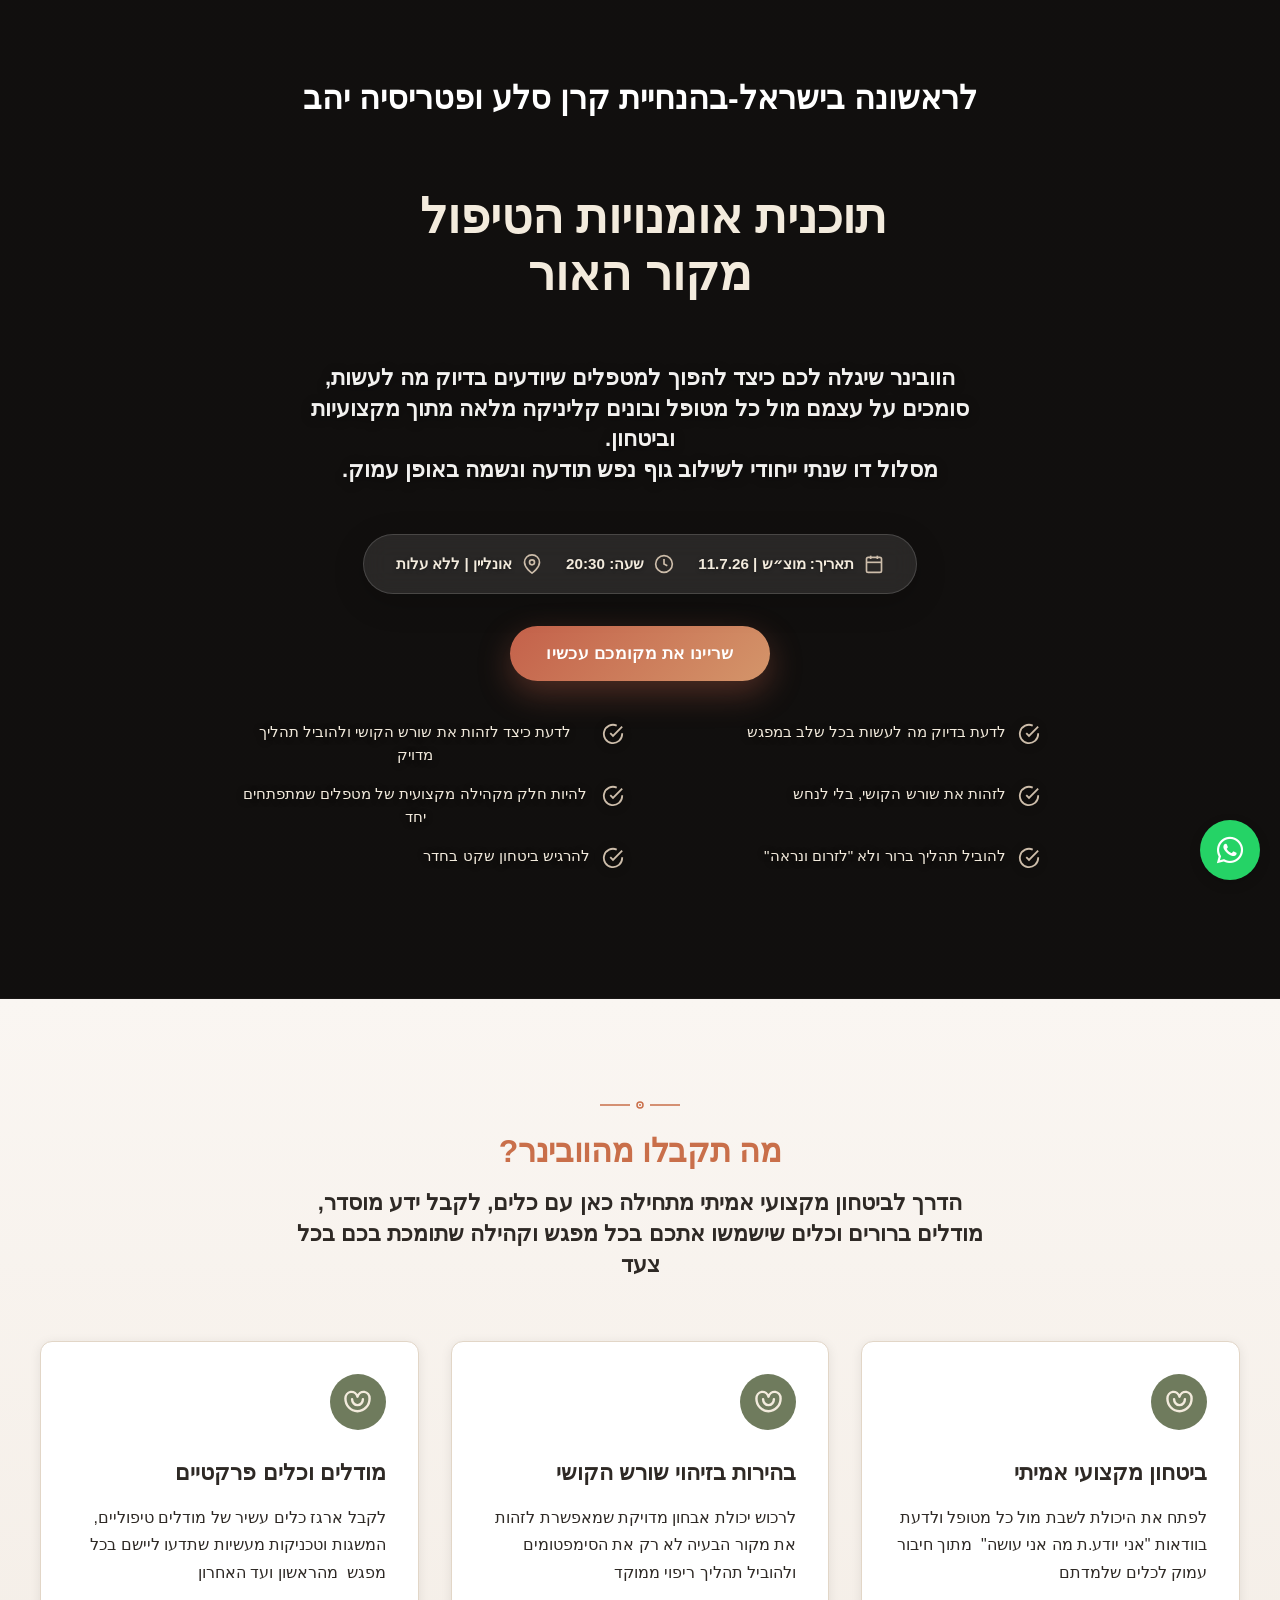
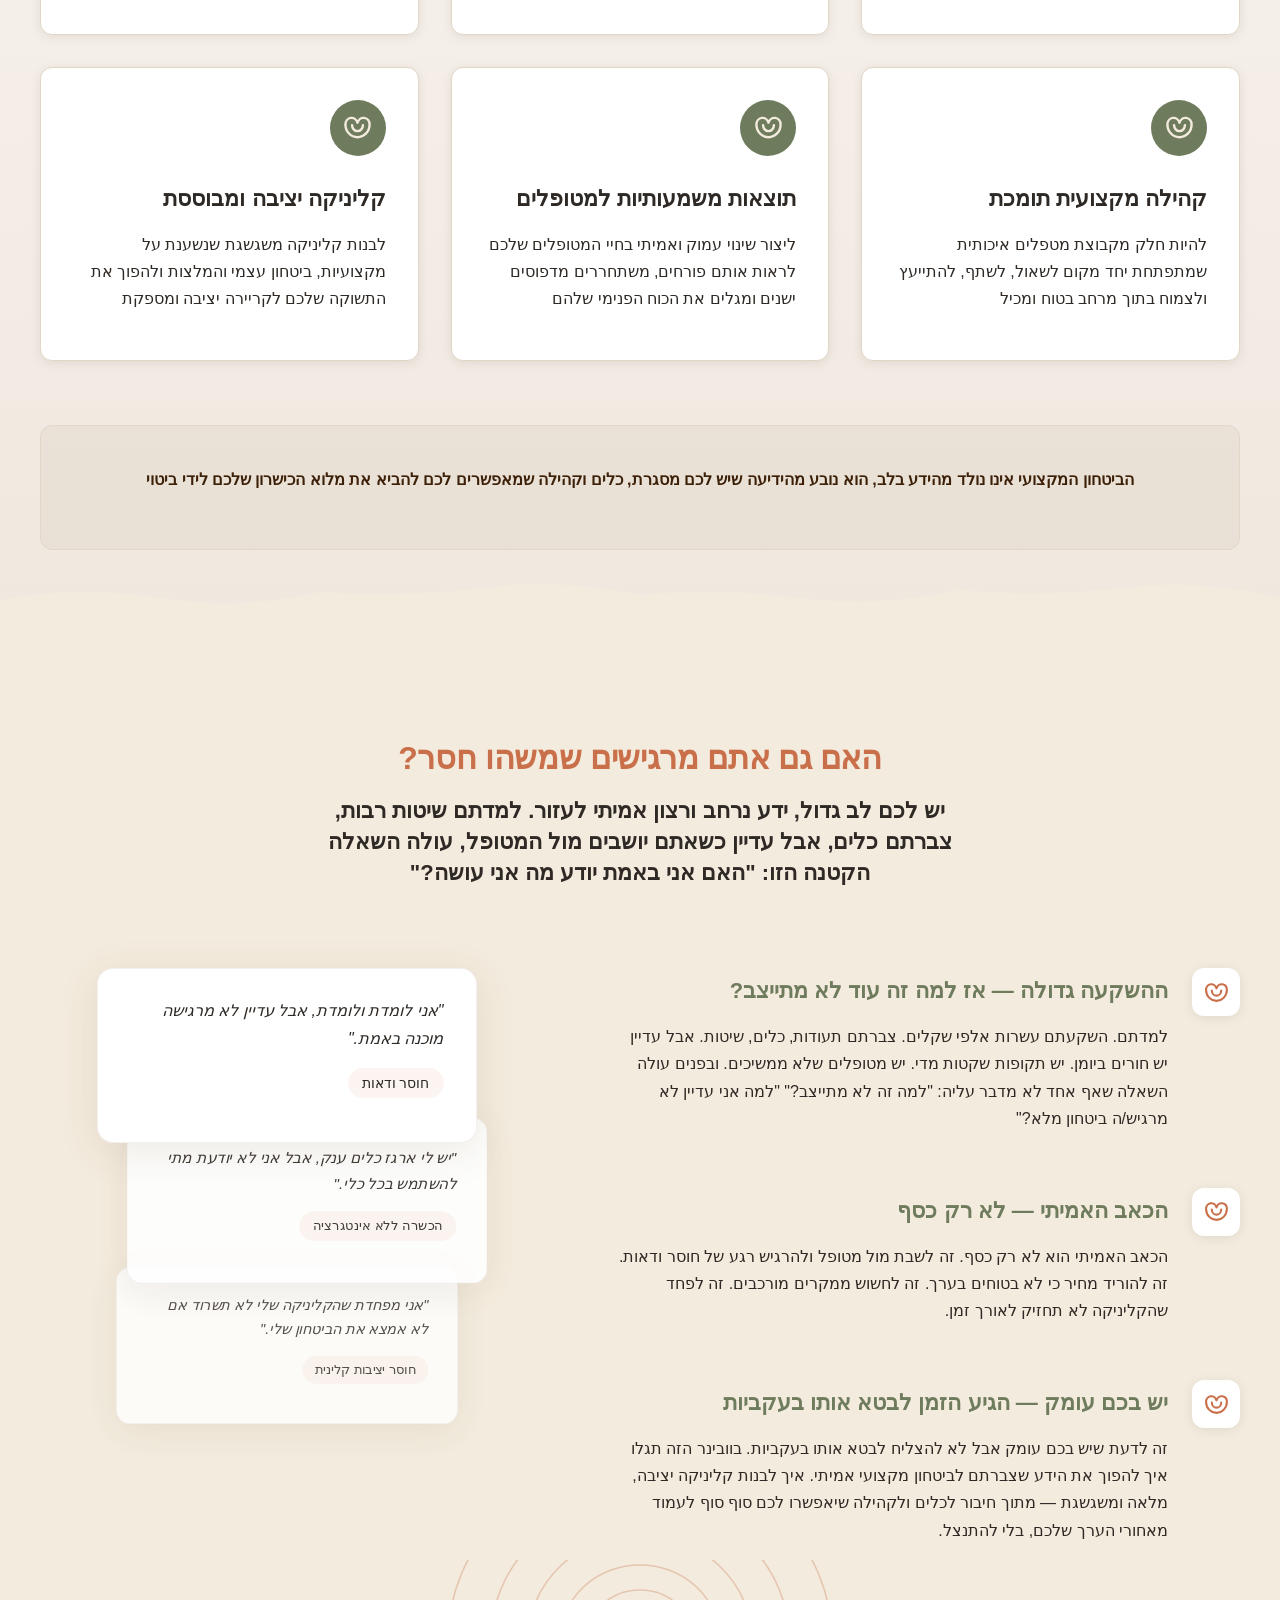
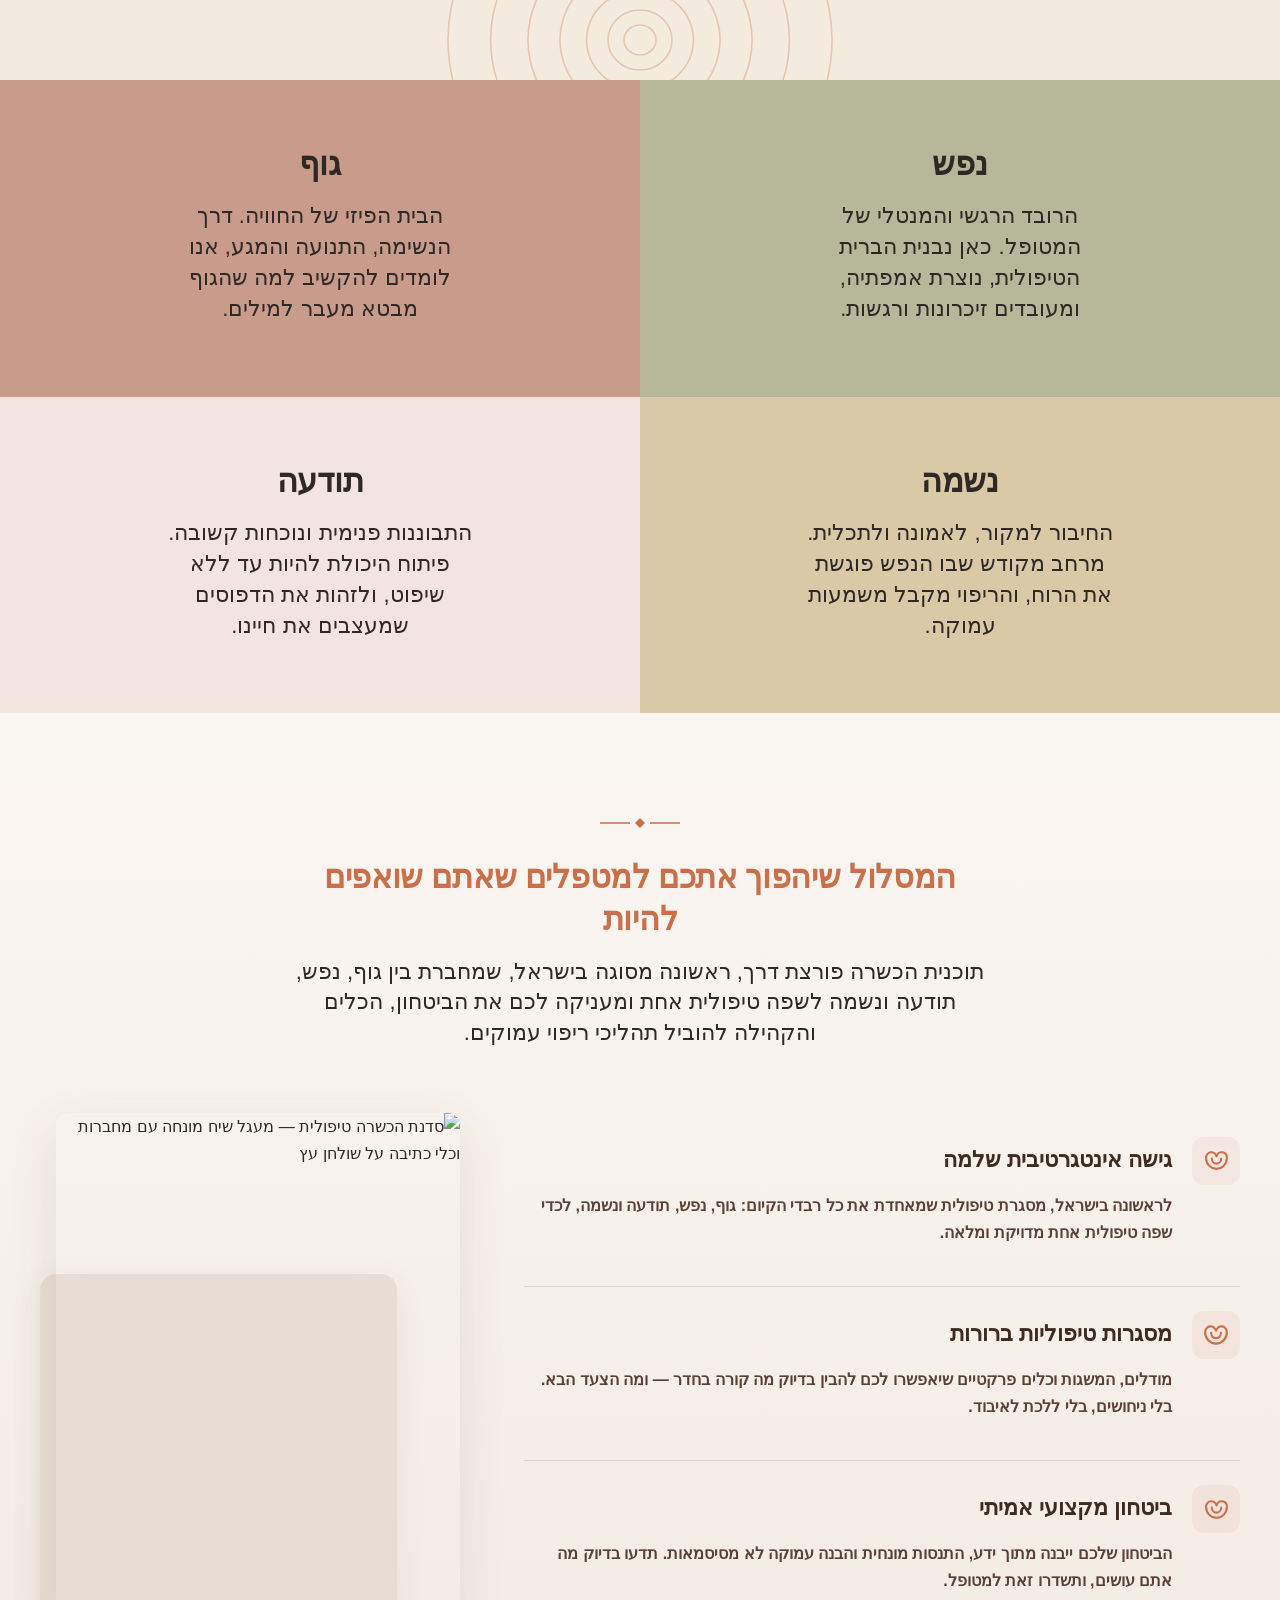
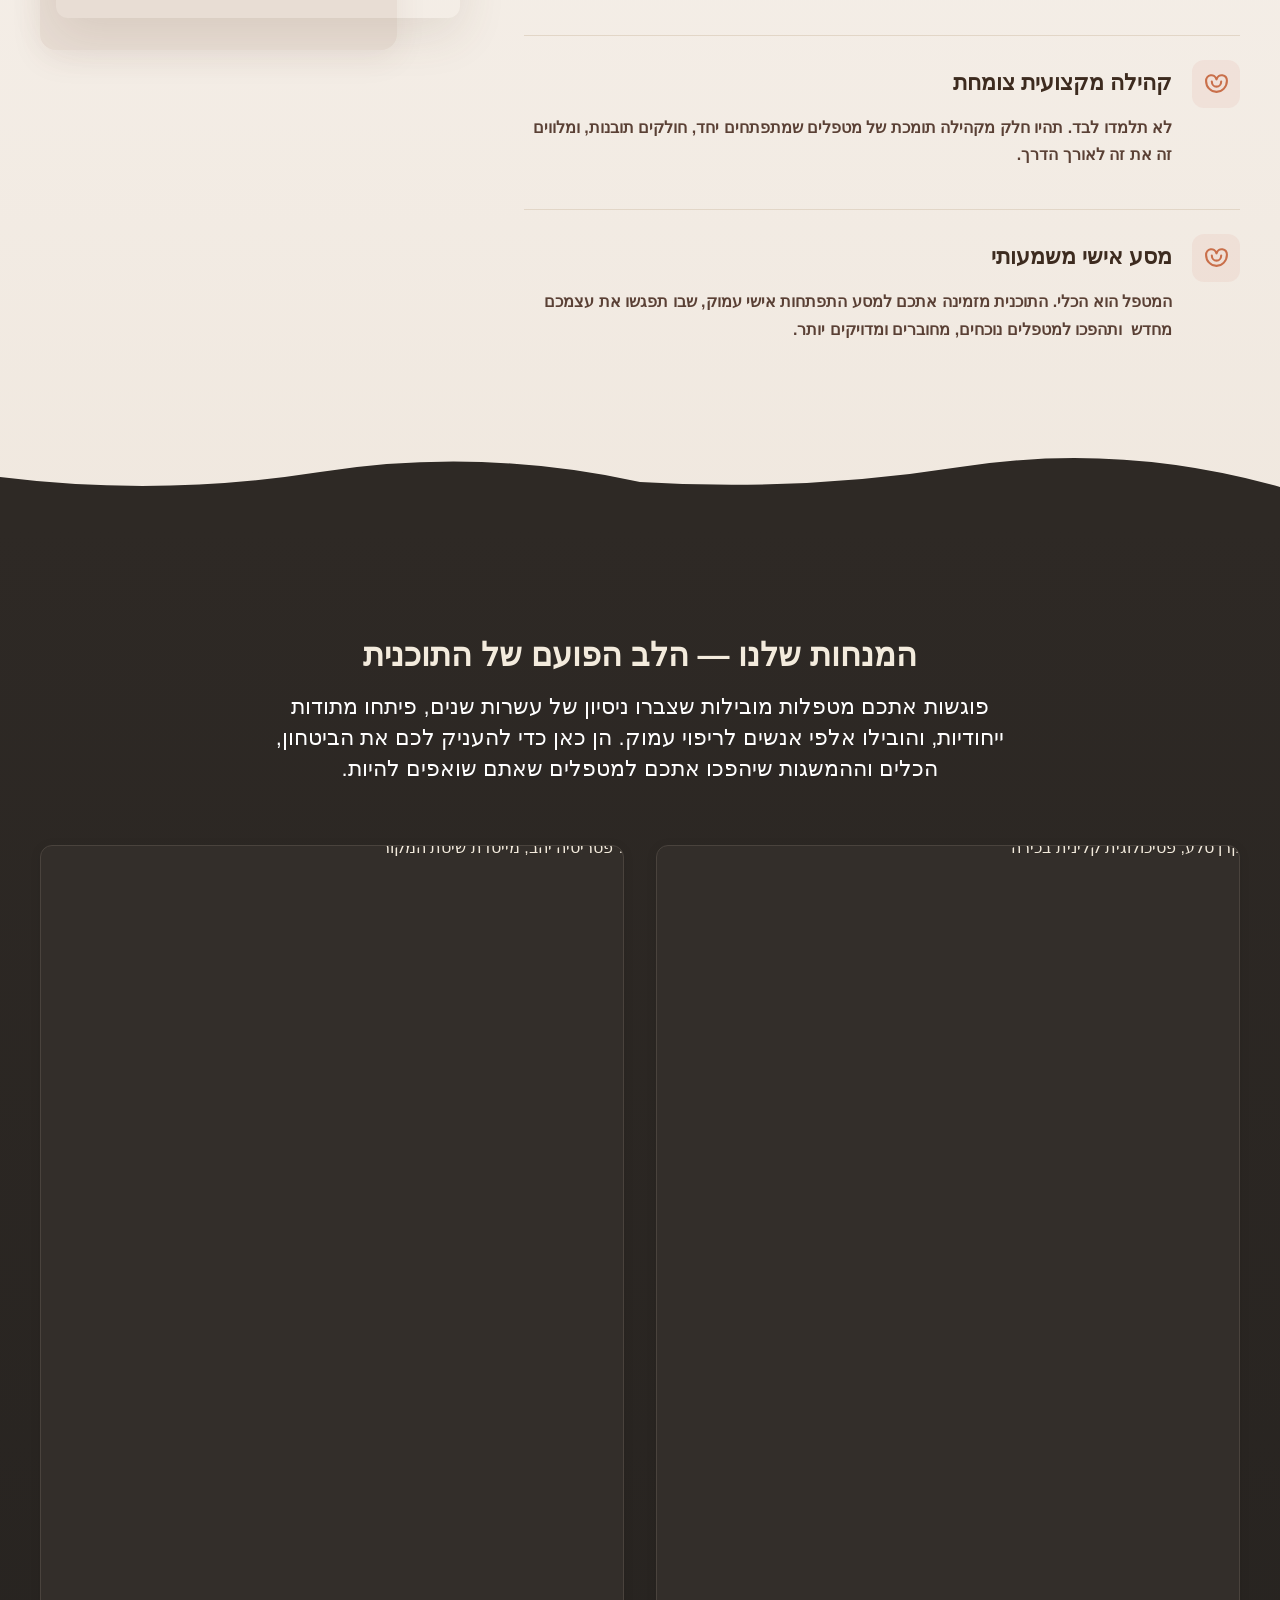
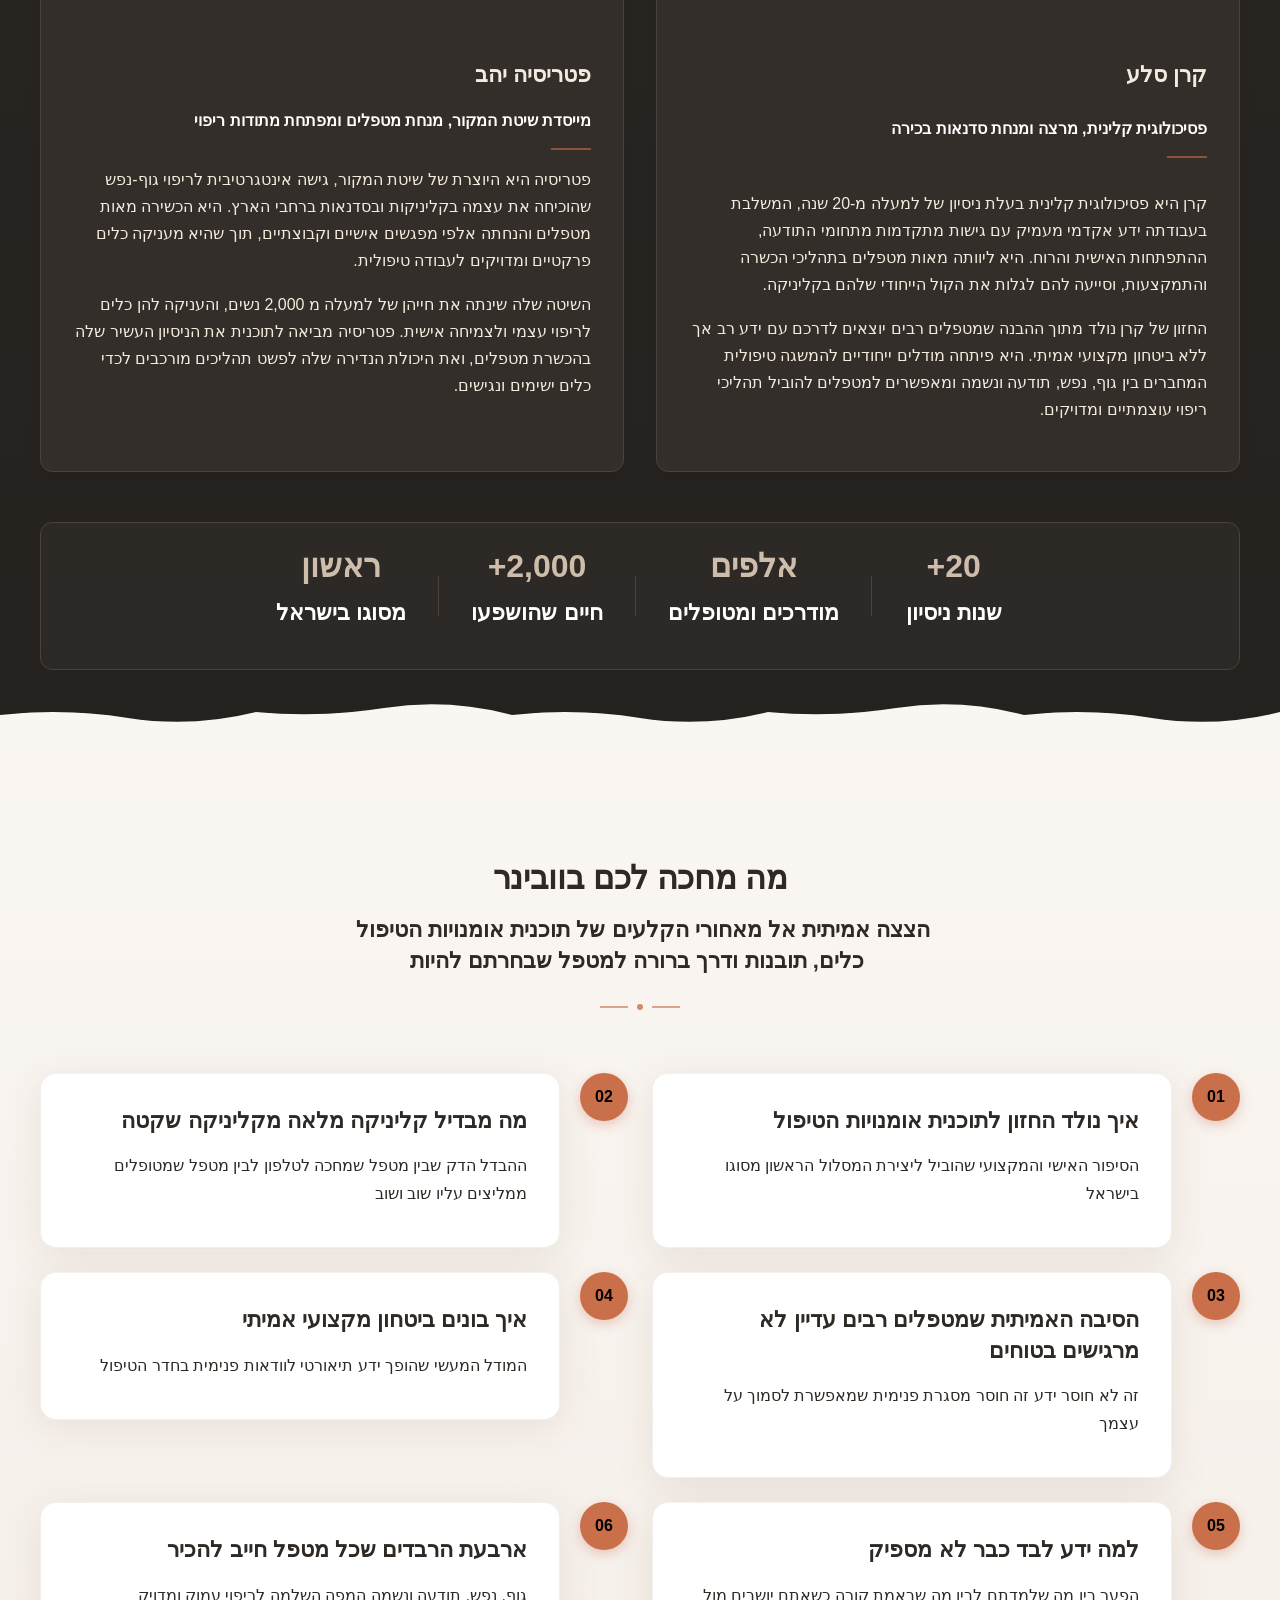
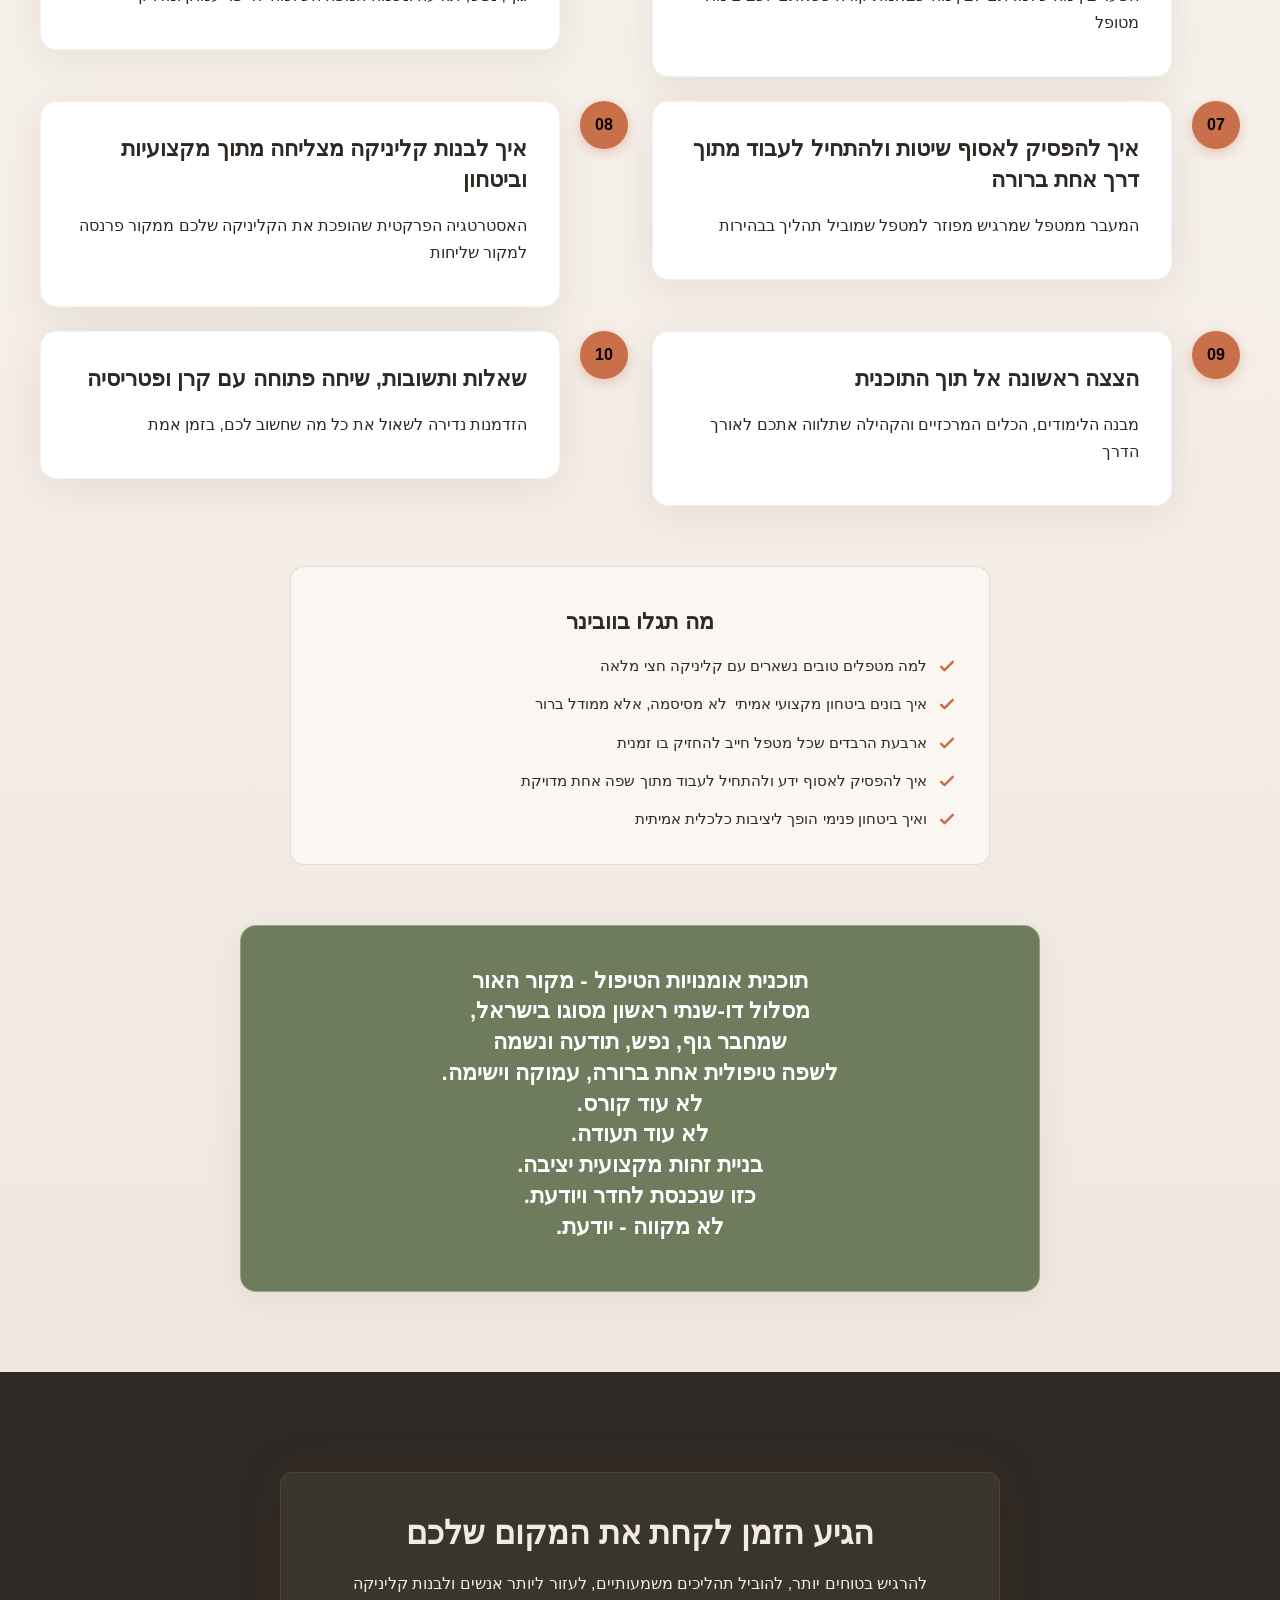
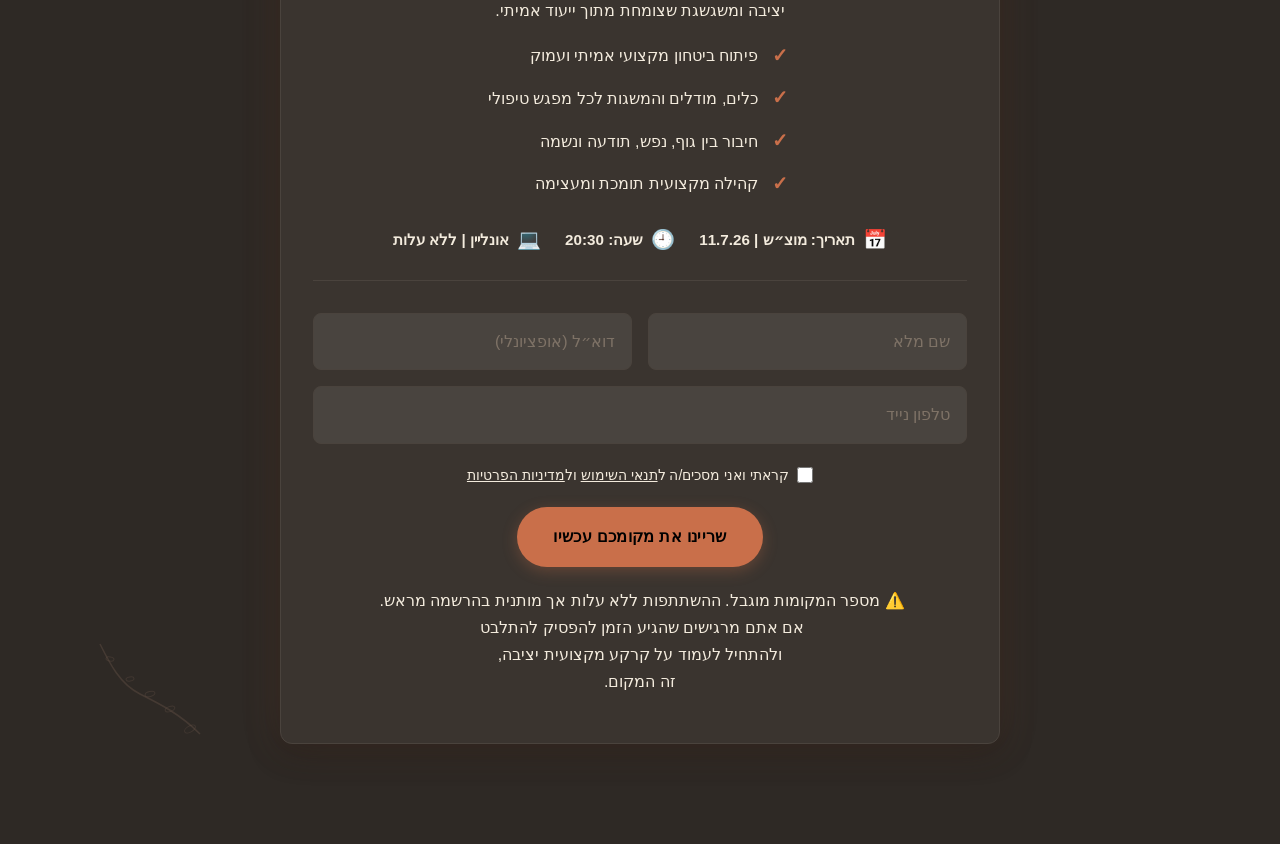
==== commit 4f824495: "Background sync: Progressive GitHub Sync" ====
--- a/public/index.html
+++ b/public/index.html
@@ -1 +1 @@
-<!doctype html><html dir="rtl" lang="he"><head><meta charset="UTF-8"><meta content="width=device-width,initial-scale=1" name="viewport"><meta content="index, follow" name="robots"><title>גלו את המטפל הבטוח שבכם — התוכנית לאומנויות הטיפול</title><meta content="וובינר חינמי למטפלים רגשיים שמוכנים לצמוח. בואו לגלות איך לפתח ביטחון מקצועי עמוק דרך הכשרה אינטגרטיבית גוף נפש נשמה. המקום שלכם למסע ריפוי מעצים מתחיל כאן!" name="description"><meta content="וובינר חינמי למטפלים רגשיים, פיתוח ביטחון מקצועי למטפלים, הכשרה אינטגרטיבית גוף נפש נשמה, הכשרה למטפלים הוליסטיים אונליין, אומנויות הטיפול ישראל" name="keywords"><link href="/assets/favicon.ico" rel="icon" type="image/x-icon"><link href="/assets/favicon-16x16.png" rel="icon" type="image/png" sizes="16x16"><link href="/assets/favicon-32x32.png" rel="icon" type="image/png" sizes="32x32"><link href="/assets/favicon-48x48.png" rel="icon" type="image/png" sizes="48x48"><link href="/assets/favicon-192x192.png" rel="icon" type="image/png" sizes="192x192"><link href="/assets/favicon-512x512.png" rel="icon" type="image/png" sizes="512x512"><link href="/assets/apple-touch-icon.png" rel="apple-touch-icon"><script>!function(){"use strict";var t="021707af-fbc0-415c-9145-1ef08efc628b",e="https://api.zappy5.com/api/analytics/track",a=18e5,n=2592e6,o=!0,i=!0,r=!0;var s=function(){var e="zappy_visitor_"+t,a=null;try{if(a=localStorage.getItem(e)){var o=JSON.parse(a),i=Date.now();if(i-o.created<n)return o.lastSeen=i,localStorage.setItem(e,JSON.stringify(o)),o.id}}catch(t){console.warn("Zappy Analytics: LocalStorage not available")}var r="zv_"+Date.now()+"_"+Math.random().toString(36).substr(2,9);try{localStorage.setItem(e,JSON.stringify({id:r,created:Date.now(),lastSeen:Date.now()}))}catch(t){}return r}(),c=function(){var e="zappy_session_"+t,n=null;try{if(n=sessionStorage.getItem(e)){var o=JSON.parse(n),i=Date.now();if(i-o.timestamp<a)return o.timestamp=i,sessionStorage.setItem(e,JSON.stringify(o)),o.id}}catch(t){console.warn("Zappy Analytics: SessionStorage not available")}var r="zs_"+Date.now()+"_"+Math.random().toString(36).substr(2,9);try{sessionStorage.setItem(e,JSON.stringify({id:r,timestamp:Date.now()}))}catch(t){}return r}();function l(a,n){n=n||{};var o={website_id:t,event_type:a,page_path:window.location.pathname,referrer:document.referrer||"direct",visitor_id:s,session_id:c,metadata:n};if(navigator.sendBeacon){var i=new Blob([JSON.stringify(o)],{type:"application/json"});navigator.sendBeacon(e,i)}else fetch(e,{method:"POST",headers:{"Content-Type":"application/json"},body:JSON.stringify(o),keepalive:!0}).catch(function(t){console.warn("Zappy Analytics: Failed to track event",t)})}o&&l("pageview",{title:document.title,url:window.location.href}),i&&document.addEventListener("click",function(t){var e=t.target;if("BUTTON"===e.tagName||e.closest("button")){var a="BUTTON"===e.tagName?e:e.closest("button");l("click",{element:"button",text:a.textContent.trim().substring(0,100),id:a.id||null,class:a.className||null})}else if("A"===e.tagName||e.closest("a")){var n="A"===e.tagName?e:e.closest("a");l("navigation",{element:"link",text:n.textContent.trim().substring(0,100),href:n.href,external:n.hostname!==window.location.hostname})}},!0),r&&document.addEventListener("submit",function(t){var e=t.target;l("form_submit",{form_id:e.id||null,form_name:e.name||null,form_action:e.action||null,form_method:e.method||"GET"})},!0);var m=Date.now();window.addEventListener("beforeunload",function(){l("page_unload",{time_on_page:Math.floor((Date.now()-m)/1e3),page_path:window.location.pathname})}),window.zappyAnalytics={track:l,getVisitorId:function(){return s},getSessionId:function(){return c}}}()</script><meta content="גלו את המטפל הבטוח שבכם — התוכנית לאומנויות הטיפול" property="og:title"><meta content="וובינר חינמי למטפלים רגשיים שמוכנים לצמוח. בואו לגלות איך לפתח ביטחון מקצועי עמוק דרך הכשרה אינטגרטיבית גוף נפש נשמה. המקום שלכם למסע ריפוי מעצים מתחיל כאן!" property="og:description"><meta content="summary_large_image" name="twitter:card"><meta content="גלו את המטפל הבטוח שבכם — התוכנית לאומנויות הטיפול" name="twitter:title"><meta content="וובינר חינמי למטפלים רגשיים שמוכנים לצמוח. בואו לגלות איך לפתח ביטחון מקצועי עמוק דרך הכשרה אינטגרטיבית גוף נפש נשמה. המקום שלכם למסע ריפוי מעצים מתחיל כאן!" name="twitter:description"><script type="application/ld+json">{"@context":"https://schema.org","@graph":[{"@type":"Organization","@id":"https://webinar.kerensela.com#organization","name":"התוכנית לאומנויות הטיפול","url":"https://webinar.kerensela.com","description":"A pioneering Israeli training program called 'The Arts of Therapy' led by clinical psychologist Keren Sela and Patricia Yahav, founder of the Source Method. The program targets therapists who feel knowledgeable but lack professional confidence and a unified framework. It offers an integrative holistic approach connecting body, mind, consciousness, and soul, positioning itself as the first of its kind in Israel. The brand voice is warm, empowering, and deeply spiritual yet professional — combining psychological credibility with personal growth and healing energy. The webinar page serves as the top-of-funnel entry point to a paid certification program.","contactPoint":[{"@type":"ContactPoint","contactType":"customer service","email":"keren@kerensela.co.il","telephone":"0544911119"}]},{"@type":"WebSite","@id":"https://webinar.kerensela.com#website","url":"https://webinar.kerensela.com","name":"התוכנית לאומנויות הטיפול","publisher":{"@id":"https://webinar.kerensela.com#organization"}},{"@type":"ContactPage","@id":"https://webinar.kerensela.com#contactpage","url":"https://webinar.kerensela.com","name":"גלו את המטפל הבטוח שבכם — התוכנית לאומנויות הטיפול","mainEntity":{"@id":"https://webinar.kerensela.com#organization"},"potentialAction":{"@type":"CommunicateAction","target":{"@type":"EntryPoint","urlTemplate":"https://webinar.kerensela.com/api/email/contact-form","actionPlatform":["http/method=POST"],"contentType":"application/json"},"instrument":[{"@type":"PropertyValue","name":"fullName","propertyID":"text","valueRequired":true,"description":"שם מלא"},{"@type":"PropertyValue","name":"email","propertyID":"email","valueRequired":false,"description":"דוא״ל (אופציונלי)"},{"@type":"PropertyValue","name":"phone","propertyID":"tel","valueRequired":true,"description":"טלפון נייד"},{"@type":"PropertyValue","name":"privacy_consent","propertyID":"checkbox","valueRequired":true}]}}]}</script><meta content="website" property="og:type"><meta content="he_IL" property="og:locale"><link href="https://cdnjs.cloudflare.com/ajax/libs/font-awesome/6.4.0/css/all.min.css" rel="stylesheet"><style>.skip-link{position:absolute;top:0;left:0;transform:translateY(-200%);padding:12px 18px;background:var(--bg-dark,#1a1a1a);color:var(--text-light,#fff);font-weight:600;border-radius:0 0 8px 0;z-index:10000}.skip-link:focus{transform:none;outline:2px solid var(--ring,#fff);outline-offset:2px}:focus-visible{outline:2px solid var(--ring,currentColor);outline-offset:3px}</style><link href="/assets/favicon.ico" rel="icon" type="image/x-icon"><link href="/assets/favicon-16x16.png" rel="icon" type="image/png" sizes="16x16"><link href="/assets/favicon-32x32.png" rel="icon" type="image/png" sizes="32x32"><link href="/assets/favicon-48x48.png" rel="icon" type="image/png" sizes="48x48"><link href="/assets/favicon-192x192.png" rel="icon" type="image/png" sizes="192x192"><link href="/assets/favicon-512x512.png" rel="icon" type="image/png" sizes="512x512"><link href="/assets/apple-touch-icon.png" rel="apple-touch-icon"><link href="https://cdn.jsdelivr.net/npm/vanilla-cookieconsent@3/dist/cookieconsent.css" rel="stylesheet"><script src="https://cdn.jsdelivr.net/npm/vanilla-cookieconsent@3/dist/cookieconsent.umd.js"></script><script src="https://cdn.jsdelivr.net/gh/mickidum/acc_toolbar/acctoolbar/acctoolbar.min.js"></script><style data-zappy-section-v2-css="true">.index-agenda-section{background:linear-gradient(180deg,#faf6f2 0,#f0e8df 100%);color:var(--text-dark);padding:100px 20px 80px;position:relative;overflow:hidden;direction:rtl}.index-agenda-section__container{max-width:1200px;margin:0 auto;position:relative;z-index:2}.index-agenda-section__header{text-align:center;margin-bottom:60px}.index-agenda-section__title{font-family:'Cormorant Garamond','Playfair Display',serif;font-size:2rem;font-weight:700;letter-spacing:-.01em;line-height:1.2;color:var(--text-dark);margin-bottom:16px}.index-agenda-section__subtitle{font-family:Assistant,Inter,sans-serif;font-size:1.05rem;line-height:1.8;color:var(--text-muted);max-width:650px;margin-inline:auto;text-align:center}.index-agenda-section__flourish{margin-top:24px;display:flex;justify-content:center}.index-agenda-section__flourish svg{width:80px;height:auto;opacity:.8}.index-agenda-section__timeline{display:grid;grid-template-columns:1fr;gap:24px;margin-bottom:60px}.index-agenda-section__item{display:flex;align-items:flex-start;gap:20px;position:relative}.index-agenda-section__item-marker{flex-shrink:0;width:48px;height:48px;border-radius:50%;background:var(--primary);color:#fff;display:flex;align-items:center;justify-content:center;box-shadow:0 4px 12px rgba(196,97,74,.3);position:relative;z-index:2}.index-agenda-section__item-number{font-family:Assistant,Inter,sans-serif;font-size:1rem;font-weight:700;line-height:1}.index-agenda-section__item-content{flex:1;background:#fff;border-radius:16px;box-shadow:0 8px 40px rgba(100,70,50,.1);padding:1.5rem 2rem;border:1px solid rgba(139,111,94,.1);transition:transform .2s ease,box-shadow .2s ease}.index-agenda-section__item-content:hover{transform:translateY(-2px);box-shadow:0 16px 48px rgba(100,70,50,.12)}.index-agenda-section__item-title{font-family:'Cormorant Garamond','Playfair Display',serif;font-size:1.4rem;font-weight:600;line-height:1.35;color:var(--text-dark);margin-bottom:8px;text-align:right}.index-agenda-section__item-text{font-family:Assistant,Inter,sans-serif;font-size:.95rem;font-weight:400;line-height:1.75;color:var(--text-muted);text-align:right;margin:0}.index-agenda-section__audience{margin-bottom:60px}.index-agenda-section__audience-card{background:#faf6f2;border:1px solid rgba(139,111,94,.2);border-radius:14px;padding:2rem;max-width:700px;margin:0 auto}.index-agenda-section__audience-title{font-family:'Cormorant Garamond','Playfair Display',serif;font-size:1.4rem;font-weight:600;line-height:1.35;color:var(--text-dark);margin-bottom:24px;text-align:center}.index-agenda-section__audience-list{list-style:none;padding:0;margin:0;display:grid;grid-template-columns:1fr;gap:14px}.index-agenda-section__audience-item{display:flex;align-items:center;gap:10px;font-family:Assistant,Inter,sans-serif;font-size:.95rem;line-height:1.6;color:var(--text-dark);text-align:right}.index-agenda-section__check-icon{width:20px;height:20px;flex-shrink:0;color:var(--primary)}.index-agenda-section__vision{max-width:800px;margin:0 auto;padding:2rem;background:rgba(255,255,255,.6);backdrop-filter:blur(4px);border-radius:16px;border:1px solid rgba(255,255,255,.8);box-shadow:0 8px 32px rgba(100,70,50,.08)}.index-agenda-section__vision-text{font-family:Assistant,Inter,sans-serif;font-size:.95rem;font-weight:400;line-height:1.75;color:var(--text-dark);text-align:right;margin:0;font-style:italic}.index-agenda-section__botanical{position:absolute;bottom:20px;left:20px;width:180px;height:auto;pointer-events:none;z-index:1;opacity:.6}.index-agenda-section__botanical svg{width:100%;height:auto}@media (max-width:768px){.index-agenda-section{padding:80px 16px 60px}.index-agenda-section__header{margin-bottom:40px}.index-agenda-section__title{font-size:1.75rem}.index-agenda-section__subtitle{font-size:1rem}.index-agenda-section__timeline{gap:16px}.index-agenda-section__item{gap:12px}.index-agenda-section__item-marker{width:40px;height:40px}.index-agenda-section__item-number{font-size:.9rem}.index-agenda-section__item-content{padding:1.25rem}.index-agenda-section__item-title{font-size:1.2rem}.index-agenda-section__audience-list{grid-template-columns:1fr}.index-agenda-section__audience-card{padding:1.5rem}.index-agenda-section__vision{padding:1.5rem}.index-agenda-section__botanical{width:120px;bottom:10px;left:10px;opacity:.4}}@media (min-width:769px){.index-agenda-section__timeline{grid-template-columns:1fr 1fr}}</style><style data-zappy-section-v2-css="true">.home-layout-section{direction:rtl;text-align:right;background:var(--bg-light);color:var(--text-dark);padding:0;margin:0;overflow:hidden}.home-layout-section__grid{display:grid;grid-template-columns:1fr 1fr;grid-template-rows:1fr 1fr;min-height:600px;width:100%;max-width:100%}.home-layout-section__panel{position:relative;display:flex;align-items:center;justify-content:center;padding:2rem;overflow:hidden;transition:all .3s ease;cursor:default}.home-layout-section__panel-content{position:relative;z-index:2;text-align:center;max-width:360px;padding:1.5rem}.home-layout-section__panel-title{font-family:'Cormorant Garamond','Playfair Display',serif;font-size:3rem;font-weight:700;margin:0 0 1rem 0;line-height:1.2;letter-spacing:-.01em;color:var(--text-dark)}.home-layout-section__panel-desc{font-family:Assistant,Inter,sans-serif;font-size:1rem;font-weight:400;line-height:1.7;margin:0;color:var(--text-dark);opacity:.85}.home-layout-section__panel--nefesh{background-color:#b7b89a}.home-layout-section__panel--guf{background-color:#c89b8b}.home-layout-section__panel--neshamah{background-color:#d9c9a6}.home-layout-section__panel--todaah{background-color:#9da7b5}.home-layout-section__panel:hover{filter:brightness(1.03);box-shadow:inset 0 0 0 1px rgba(255,255,255,.2)}@media (max-width:768px){.home-layout-section__grid{grid-template-columns:1fr!important;grid-template-rows:auto;min-height:auto}.home-layout-section__panel{min-height:250px;padding:2rem 1.5rem}.home-layout-section__panel-title{font-size:2.5rem}.home-layout-section__panel-content{max-width:280px}}</style><style data-zappy-section-v2-css="true">.index-hero-section{position:relative;width:100%;min-height:100vh;display:flex;align-items:center;justify-content:center;background-color:var(--bg-dark);color:var(--text-light);overflow:hidden;direction:rtl;padding:120px 16px 80px}.index-hero-section .hero-bg-wrapper{position:absolute;inset:0;width:100%;height:100%;z-index:0}.index-hero-section .hero-bg-image{width:100%;height:100%;background-size:cover!important;background-position:center!important;min-height:100vh!important}.index-hero-section .hero-scrim{position:absolute;inset:0;width:100%;height:100%;z-index:1;pointer-events:none;background:linear-gradient(to bottom,rgba(46,41,37,.5) 0,rgba(46,41,37,.75) 50%,rgba(46,41,37,.9) 100%)}.index-hero-section .hero-mandala{position:absolute;top:40px;inset-inline-start:40px;width:120px;height:120px;z-index:2;pointer-events:none;opacity:.7;color:var(--primary)}.index-hero-section .hero-content-container{position:relative;z-index:10;max-width:900px;width:100%;margin:0 auto;text-align:center;display:flex;flex-direction:column;align-items:center;gap:32px}.index-hero-section .hero-text-group{display:flex;flex-direction:column;align-items:center;gap:20px;width:100%}.index-hero-section .hero-label{font-size:.85rem;font-weight:500;letter-spacing:.08em;text-transform:uppercase;color:var(--accent);margin:0;text-shadow:0 2px 8px rgba(0,0,0,.4)}.index-hero-section .hero-headline{font-family:'Cormorant Garamond','Playfair Display',serif;font-size:3.2rem;font-weight:700;letter-spacing:-.01em;line-height:1.15;color:var(--text-light);margin:0;max-width:none!important}.index-hero-section .hero-subtitle{font-size:1.4rem;font-weight:400;line-height:1.45;color:var(--text-light);margin:0;text-shadow:0 2px 12px rgba(0,0,0,.5);max-width:700px;opacity:.95}.index-hero-section .hero-event-details{display:flex;flex-wrap:wrap;justify-content:center;align-items:center;gap:24px;padding:16px 32px;background:rgba(255,255,255,.1);backdrop-filter:blur(12px);-webkit-backdrop-filter:blur(12px);border-radius:100px;border:1px solid rgba(255,255,255,.15);box-shadow:0 8px 32px rgba(0,0,0,.2)}.index-hero-section .event-item{display:flex;align-items:center;gap:10px;color:var(--text-light);font-size:.95rem;font-weight:500;text-shadow:0 1px 4px rgba(0,0,0,.4)}.index-hero-section .event-icon{width:20px;height:20px;flex-shrink:0;color:var(--accent)}.index-hero-section .hero-cta-group{display:flex;flex-wrap:wrap;justify-content:center;align-items:center;gap:16px;width:100%}.index-hero-section .btn-primary-hero{display:inline-block;background:linear-gradient(135deg,#c4614a 0,#d4956a 100%);color:#fff;padding:16px 36px;border-radius:100px;border:none;font-weight:600;font-size:1.05rem;letter-spacing:.02em;cursor:pointer;text-decoration:none;box-shadow:0 12px 32px rgba(196,97,74,.35);transition:all .35s cubic-bezier(.4, 0, .2, 1);text-shadow:none}.index-hero-section .btn-primary-hero:hover{transform:translateY(-3px);box-shadow:0 16px 40px rgba(196,97,74,.5)}.index-hero-section .btn-ghost-hero{display:inline-block;background:0 0;color:var(--text-light);border:1.5px solid rgba(255,255,255,.4);padding:14px 32px;border-radius:100px;font-weight:500;font-size:.95rem;text-decoration:none;backdrop-filter:blur(4px);transition:all .35s cubic-bezier(.4, 0, .2, 1);text-shadow:0 1px 4px rgba(0,0,0,.4)}.index-hero-section .btn-ghost-hero:hover{background:rgba(255,255,255,.15);border-color:var(--accent);color:var(--accent);transform:translateY(-2px)}.index-hero-section .hero-benefits-list{list-style:none;padding:0;margin:8px 0 0;display:grid;grid-template-columns:repeat(2,1fr);gap:16px 32px;width:100%;max-width:800px;text-align:start}.index-hero-section .hero-benefits-list li{display:flex;align-items:flex-start;gap:12px;color:var(--text-light);font-size:.95rem;font-weight:400;line-height:1.5;text-shadow:0 1px 6px rgba(0,0,0,.5)}.index-hero-section .benefit-icon{width:22px;height:22px;flex-shrink:0;margin-top:2px;color:var(--accent);filter:drop-shadow(0 1px 4px rgba(0,0,0,.4))}@media (max-width:768px){.index-hero-section{padding:140px 16px 60px}.index-hero-section .hero-content-container{gap:28px}.index-hero-section .hero-headline{font-size:2.2rem;line-height:1.2}.index-hero-section .hero-subtitle{font-size:1.1rem;line-height:1.5}.index-hero-section .hero-event-details{flex-direction:column;gap:12px;padding:16px 24px;border-radius:24px;width:100%;max-width:320px}.index-hero-section .hero-cta-group{flex-direction:column;width:100%;max-width:320px}.index-hero-section .btn-ghost-hero,.index-hero-section .btn-primary-hero{width:100%;text-align:center;padding:14px 24px;font-size:.95rem}.index-hero-section .hero-benefits-list{grid-template-columns:1fr!important;gap:12px;max-width:100%}.index-hero-section .hero-mandala{top:20px;inset-inline-start:20px;width:80px;height:80px;opacity:.5}}.hero .hero-title,.hero h1,.hero-section h1,.hero-title,[class*=hero-] h1,[class~=hero] h1{font-size:48px!important;line-height:1.2!important}@media (max-width:1024px){.hero .hero-title,.hero h1,.hero-section h1,.hero-title,[class*=hero-] h1,[class~=hero] h1{font-size:36px!important}}@media (max-width:768px){.hero .hero-title,.hero h1,.hero-section h1,.hero-title,[class*=hero-] h1,[class~=hero] h1{font-size:28px!important}}</style><link href="/styles.css" rel="stylesheet"><script>window.ZAPPY_WEBSITE_ID="021707af-fbc0-415c-9145-1ef08efc628b",window.ZAPPY_API_BASE="https://api.zappy5.com"</script><style id="zappy-dropdown-submenu-styles">#navMenu li:has(.sub-menu),.nav-menu li:has(.sub-menu),.navbar li:has(.sub-menu),nav li:has(.sub-menu){position:relative}#navMenu .sub-menu,.nav-menu .sub-menu,.navbar .sub-menu,nav .sub-menu{display:block!important;position:absolute!important;top:100%;left:0;min-width:220px;background:#fff;border-radius:8px;box-shadow:0 8px 25px rgba(0,0,0,.15);padding:8px 0;opacity:0;visibility:hidden;transform:translateY(10px);transition:all .3s ease;z-index:1000;list-style:none;pointer-events:none}#navMenu li:hover>.sub-menu,.nav-menu li:hover>.sub-menu,.navbar li:hover>.sub-menu,nav li:hover>.sub-menu{opacity:1!important;visibility:visible!important;transform:translateY(0)!important;pointer-events:auto!important}.sub-menu li{list-style:none;margin:0;padding:0}.sub-menu a{display:block!important;padding:10px 16px!important;color:var(--text-dark,#333)!important;font-weight:500;text-decoration:none;white-space:nowrap;transition:background-color .2s}.sub-menu .zappy-nav-child>a{padding-left:28px!important;font-size:.9em!important;opacity:.85!important}[dir=rtl] .sub-menu .zappy-nav-child>a,html[lang=ar] .sub-menu .zappy-nav-child>a,html[lang=he] .sub-menu .zappy-nav-child>a{padding-left:10px!important;padding-right:28px!important}.sub-menu .zappy-nav-parent>a{font-weight:600!important}.sub-menu a:hover{background-color:#f5f5f5}[dir=rtl] .nav-menu .sub-menu,[dir=rtl] .navbar .sub-menu,[dir=rtl] nav .sub-menu,html[lang=ar] .nav-menu .sub-menu,html[lang=ar] .navbar .sub-menu,html[lang=ar] nav .sub-menu,html[lang=he] .nav-menu .sub-menu,html[lang=he] .navbar .sub-menu,html[lang=he] nav .sub-menu{left:auto!important;right:0!important}.sub-menu:empty,.sub-menu:not(:has(li)):not(:has(> a)),.sub-menu:not(:has(li:not(.zappy-hidden-menu-item))):not(:has(> a)){display:none!important;opacity:0!important;visibility:hidden!important;pointer-events:none!important}li:has(.menu-group-title):hover>.sub-menu{opacity:1!important;visibility:visible!important;transform:translateY(0)!important;pointer-events:auto!important}#navMenu>li>.menu-group-title,.nav-menu>li>.menu-group-title{display:inline-block;padding:.5rem 1rem;cursor:default;user-select:none}@media (max-width:768px){#navMenu .sub-menu,.nav-menu .sub-menu,.navbar .sub-menu,nav .sub-menu{position:static!important;transform:none!important;box-shadow:none!important;background:0 0!important;max-height:0;overflow:hidden;opacity:0;visibility:hidden;transition:max-height .3s ease,opacity .3s ease;padding:0!important;border-radius:0!important}#navMenu .sub-menu.mobile-expanded,.nav-menu .sub-menu.mobile-expanded,.navbar .sub-menu.mobile-expanded{max-height:none!important;overflow-y:visible!important;opacity:1!important;visibility:visible!important;padding:8px 0 8px 16px!important}[dir=rtl] .sub-menu.mobile-expanded,html[lang=he] .sub-menu.mobile-expanded{padding:8px 16px 8px 0!important}#navMenu li:hover>.sub-menu,.nav-menu li:hover>.sub-menu,.navbar li:hover>.sub-menu,nav li:hover>.sub-menu{opacity:0;visibility:hidden;pointer-events:none}#navMenu li>.sub-menu.mobile-expanded,.nav-menu li>.sub-menu.mobile-expanded,.navbar li>.sub-menu.mobile-expanded,nav li>.sub-menu.mobile-expanded{opacity:1!important;visibility:visible!important;pointer-events:auto!important}#navMenu li:has(.sub-menu),.nav-menu li:has(.sub-menu),.navbar li:has(.sub-menu),nav li:has(.sub-menu){display:flex!important;flex-wrap:wrap!important;align-items:center!important;position:relative!important;min-height:44px!important}#navMenu li:has(.sub-menu)>a,.nav-menu li:has(.sub-menu)>a,.navbar li:has(.sub-menu)>a,nav li:has(.sub-menu)>a{flex:1!important;min-width:0!important}#navMenu li:has(.sub-menu)>.menu-group-title,.nav-menu li:has(.sub-menu)>.menu-group-title,.navbar li:has(.sub-menu)>.menu-group-title,nav li:has(.sub-menu)>.menu-group-title{flex:1!important;min-width:0!important;padding:0!important;line-height:inherit!important}#navMenu li:has(.sub-menu)>.sub-menu,.nav-menu li:has(.sub-menu)>.sub-menu,.navbar li:has(.sub-menu)>.sub-menu,nav li:has(.sub-menu)>.sub-menu{flex-basis:100%!important;width:100%!important}#navMenu li:has(.sub-menu)>a [class*=arrow],#navMenu li:has(.sub-menu)>a [class*=chevron],.nav-menu li:has(.sub-menu)>a .fa-angle-down,.nav-menu li:has(.sub-menu)>a .fa-chevron-down,.nav-menu li:has(.sub-menu)>a [class*=arrow],.nav-menu li:has(.sub-menu)>a [class*=chevron],nav li:has(.sub-menu)>a [class*=arrow],nav li:has(.sub-menu)>a [class*=chevron]{display:none!important;visibility:hidden!important}.mobile-submenu-toggle{display:flex!important;align-items:center!important;justify-content:center!important;width:44px!important;height:auto!important;background:0 0!important;border:none!important;cursor:pointer!important;color:var(--text-light)!important;position:static!important;flex-shrink:0!important;align-self:stretch!important;z-index:2!important;padding:0!important;margin:0!important}.mobile-submenu-toggle::after{content:''!important;width:0!important;height:0!important;border-left:6px solid transparent!important;border-right:6px solid transparent!important;border-top:7px solid currentColor!important;transition:transform .3s ease!important}.mobile-submenu-toggle.expanded::after{transform:rotate(180deg)!important}.sub-menu a{padding:10px 0!important;display:block!important;color:var(--text-light)!important;white-space:normal!important}.sub-menu .zappy-nav-child>a{padding-left:28px!important;font-size:.9em!important;opacity:.85!important}[dir=rtl] .sub-menu .zappy-nav-child>a,html[lang=ar] .sub-menu .zappy-nav-child>a,html[lang=he] .sub-menu .zappy-nav-child>a{padding-left:0!important;padding-right:28px!important}.sub-menu .zappy-nav-parent>a{font-weight:600!important}#navMenu.active,.nav-menu.active{max-width:100vw!important;overflow-x:hidden!important;box-sizing:border-box!important}.navbar .sub-menu li a,.zappy-products-dropdown .sub-menu a,nav.navbar .sub-menu li a{color:var(--text-light)!important}}@media (min-width:769px){.mobile-submenu-toggle{display:none!important}}</style><style id="zappy-widget-visibility">html[dir=rtl] .whatsapp-float{right:20px!important;left:auto!important}html:not([dir]) .whatsapp-float,html[dir=ltr] .whatsapp-float{left:20px!important;right:auto!important}html[dir=rtl] #mic-access-tool-general-button,html[dir=rtl] #mic-init-access-tool #mic-access-tool-general-button,html[dir=rtl] #mic-init-access-tool .mic-access-tool-general-button,html[dir=rtl] ._access-icon,html[dir=rtl] .mic-access-tool-general-button{left:20px!important;right:auto!important}html:not([dir]) #mic-access-tool-general-button,html:not([dir]) #mic-init-access-tool #mic-access-tool-general-button,html:not([dir]) #mic-init-access-tool .mic-access-tool-general-button,html:not([dir]) ._access-icon,html:not([dir]) .mic-access-tool-general-button,html[dir=ltr] #mic-access-tool-general-button,html[dir=ltr] #mic-init-access-tool #mic-access-tool-general-button,html[dir=ltr] #mic-init-access-tool .mic-access-tool-general-button,html[dir=ltr] ._access-icon,html[dir=ltr] .mic-access-tool-general-button{right:20px!important;left:auto!important}@media (max-width:768px){.whatsapp-float{display:flex!important}}@media (min-width:769px){.whatsapp-float{display:flex!important}}@media (max-width:768px){#mic-access-tool-general-button,#mic-init-access-tool #mic-access-tool-general-button,#mic-init-access-tool .mic-access-tool-general-button,._access-icon,.mic-access-tool-general-button{display:flex!important;visibility:visible!important;opacity:1!important;pointer-events:auto!important}#mic-access-tool-box.opened-mic-access-tool,#mic-init-access-tool #mic-access-tool-box.opened-mic-access-tool,.mic-access-tool-box.opened-mic-access-tool{visibility:visible!important;opacity:1!important;pointer-events:auto!important}}@media (min-width:769px){#mic-access-tool-general-button,#mic-init-access-tool #mic-access-tool-general-button,#mic-init-access-tool .mic-access-tool-general-button,._access-icon,.mic-access-tool-general-button{display:flex!important;visibility:visible!important;opacity:1!important;pointer-events:auto!important}#mic-access-tool-box.opened-mic-access-tool,#mic-init-access-tool #mic-access-tool-box.opened-mic-access-tool,.mic-access-tool-box.opened-mic-access-tool{visibility:visible!important;opacity:1!important;pointer-events:auto!important}}</style></head><body><a href="#main" class="skip-link">דלג לתוכן הראשי</a><script>window.addEventListener("load",function(){const e=document.querySelector(".navbar, nav, header");if(!e)return void console.log("[Navbar] Navbar element not found");let t=document.getElementById("mobileToggle")||document.querySelector(".mobile-toggle")||document.querySelector(".hamburger")||document.querySelector(".hamburger-menu")||document.querySelector(".menu-toggle")||document.querySelector(".burger-menu")||document.querySelector('[aria-label="Menu"]')||document.querySelector('[aria-label="תפריט"]');const n=document.querySelector(".phone-header-btn"),o=window.getComputedStyle(e);let r=o.backgroundColor;if(console.log("[Navbar] Initial navbar background:",r),"transparent"===r||"rgba(0, 0, 0, 0)"===r||r.startsWith("rgba")&&r.includes(", 0)")){const e=o.backgroundImage;if(e&&"none"!==e)console.log("[Navbar] Navbar has background image/gradient, using dark text"),r="rgb(240, 240, 240)";else{const e=window.getComputedStyle(document.body).backgroundColor;console.log("[Navbar] Navbar transparent, using body background:",e),r=e}}const a=r.match(/\d+/g);if(a&&a.length>=3){const e=(.299*parseInt(a[0])+.587*parseInt(a[1])+.114*parseInt(a[2]))/255;console.log("[Navbar] Mobile button colors preserved from Claude CSS (luminance:",e.toFixed(2)+")");const o=document.createElement("style");o.id="zappy-mobile-nav-fix";document.documentElement.lang;document.documentElement.dir,o.textContent='\n        /* Hide mobile buttons on desktop, show only on mobile */\n        @media (min-width: 769px) {\n          .mobile-toggle,\n          .phone-header-btn {\n            display: none !important;\n          }\n        }\n        \n        /* Show and position mobile buttons correctly on mobile */\n        @media (max-width: 768px) {\n          .navbar,\n          nav.navbar {\n            min-height: 70px !important;\n          }\n\n          .mobile-toggle,\n          .phone-header-btn {\n            position: absolute !important;\n            top: 0 !important;\n            bottom: 0 !important;\n            margin-top: auto !important;\n            margin-bottom: auto !important;\n            transform: none !important;\n            z-index: 1001 !important;\n            display: flex !important;\n            align-items: center !important;\n            justify-content: center !important;\n            width: 36px !important;\n            height: 36px !important;\n            border-radius: 50% !important;\n            border: none !important;\n            cursor: pointer !important;\n            padding: 6px !important;\n            background: none !important;\n            color: var(--nav-text, var(--text-light)) !important;\n            touch-action: manipulation !important;\n            -webkit-tap-highlight-color: transparent !important;\n          }\n\n          html[data-zappy-site-type="ecommerce"] .phone-header-btn,\n          body[data-zappy-site-type="ecommerce"] .phone-header-btn,\n          html[data-zappy-site-type="ecommerce"] header .phone-header-btn,\n          html[data-zappy-site-type="ecommerce"] nav .phone-header-btn {\n            display: none !important;\n            visibility: hidden !important;\n            width: 0 !important;\n            height: 0 !important;\n            min-width: 0 !important;\n            overflow: hidden !important;\n          }\n          \n          /* LTR positioning (default): hamburger LEFT, phone RIGHT */\n          html:not([dir="rtl"]):not([lang="he"]):not([lang="ar"]) .mobile-toggle,\n          html[dir="ltr"] .mobile-toggle {\n            left: 12px !important;\n            right: auto !important;\n          }\n          html:not([dir="rtl"]):not([lang="he"]):not([lang="ar"]) .phone-header-btn,\n          html[dir="ltr"] .phone-header-btn {\n            right: 12px !important;\n            left: auto !important;\n          }\n          \n          /* RTL positioning: hamburger RIGHT, phone LEFT */\n          html[dir="rtl"] .mobile-toggle,\n          html[lang="he"] .mobile-toggle,\n          html[lang="ar"] .mobile-toggle {\n            right: 12px !important;\n            left: auto !important;\n          }\n          html[dir="rtl"] .phone-header-btn,\n          html[lang="he"] .phone-header-btn,\n          html[lang="ar"] .phone-header-btn {\n            left: 12px !important;\n            right: auto !important;\n          }\n          \n          /* CRITICAL: Ensure nav-container has min-height on mobile */\n          /* All children are positioned absolutely/fixed on mobile, so height:auto collapses to 0 */\n          .nav-container {\n            min-height: 70px !important;\n            position: relative !important;\n          }\n          \n          /* Ensure SVG icons are properly sized and inherit color */\n          .mobile-toggle svg,\n          .phone-header-btn svg {\n            width: 24px !important;\n            height: 24px !important;\n            /* Don\'t force display - let JavaScript control hamburger/close toggle */\n          }\n          \n          /* Reset nav-cta-container on mobile - remove desktop box-shadow/padding */\n          /* that creates a visible ghost box when CTA button is hidden */\n          .nav-cta-container {\n            box-shadow: none !important;\n            padding: 0 !important;\n          }\n          \n          /* Hide nav-cta-container entirely on mobile when there\'s no lang-switcher */\n          /* (only the CTA button is inside, and it\'s hidden on mobile) */\n          .nav-cta-container:not(:has(.lang-switcher)) {\n            display: none !important;\n          }\n          \n          /* CRITICAL: Prevent hero image fade gradient from bleeding over headline text */\n          /* The .image-fade-gradient has bottom: -30px (extends below parent) */\n          /* On mobile stacked layout, this overlaps the h1 text below the image */\n          .hero-image-column {\n            overflow: hidden !important;\n          }\n          .image-fade-gradient {\n            bottom: 0 !important;\n          }\n          \n          /* Hide desktop language switcher on mobile - hamburger menu handles it */\n          /* High specificity to override stored CSS */\n          .lang-switcher,\n          .nav-cta-container .lang-switcher,\n          .nav-container .lang-switcher,\n          .navbar .lang-switcher,\n          .navbar .nav-cta-container .lang-switcher {\n            display: none !important;\n          }\n        }\n      ';const r=document.getElementById("zappy-mobile-nav-fix");r&&r.remove(),document.head.appendChild(o),console.log("[Navbar] Critical CSS injected for mobile nav positioning");const i=window.innerWidth<=768;if(t){const e=t.querySelector(".hamburger-icon"),n=t.querySelector(".close-icon");e&&(e.style.setProperty("width","24px","important"),e.style.setProperty("height","24px","important"),e.style.setProperty("display","block","important")),n&&(n.style.setProperty("width","24px","important"),n.style.setProperty("height","24px","important"),n.style.setProperty("display","none","important")),i?(t.style.setProperty("position","absolute","important"),t.style.setProperty("top","0","important"),t.style.setProperty("bottom","0","important"),t.style.setProperty("margin-top","auto","important"),t.style.setProperty("margin-bottom","auto","important"),t.style.setProperty("transform","none","important"),t.style.setProperty("z-index","1001","important"),t.style.removeProperty("left"),t.style.removeProperty("right"),console.log("[Navbar] Mobile toggle positioning applied (mobile viewport)")):(t.style.removeProperty("position"),t.style.removeProperty("top"),t.style.removeProperty("transform"),t.style.removeProperty("z-index"),t.style.removeProperty("left"),t.style.removeProperty("right"),console.log("[Navbar] Desktop viewport - cleared mobile toggle inline positioning"))}if(n){const e=n.querySelector("svg");e&&(e.style.width="24px",e.style.height="24px",e.setAttribute("width","24"),e.setAttribute("height","24")),i?(n.style.setProperty("position","absolute","important"),n.style.setProperty("top","0","important"),n.style.setProperty("bottom","0","important"),n.style.setProperty("margin-top","auto","important"),n.style.setProperty("margin-bottom","auto","important"),n.style.setProperty("transform","none","important"),n.style.setProperty("z-index","1001","important"),n.style.removeProperty("left"),n.style.removeProperty("right"),console.log("[Navbar] Phone button positioning applied (mobile viewport)")):(n.style.removeProperty("position"),n.style.removeProperty("top"),n.style.removeProperty("transform"),n.style.removeProperty("z-index"),n.style.removeProperty("left"),n.style.removeProperty("right"),console.log("[Navbar] Desktop viewport - cleared phone button inline positioning"))}}else console.log("[Navbar] Could not parse background color:",r);t=document.getElementById("mobileToggle")||document.querySelector(".mobile-toggle")||document.querySelector(".hamburger")||document.querySelector(".hamburger-menu")||document.querySelector(".menu-toggle")||document.querySelector(".burger-menu")||document.querySelector('[aria-label="Menu"]')||document.querySelector('[aria-label="תפריט"]');const i=document.getElementById("navMenu")||document.querySelector(".nav-menu")||document.querySelector(".nav-links")||document.querySelector("nav ul:not(.submenu)");if(!t||!i)return void console.log("[Navbar] Mobile toggle or menu not found:",{toggle:!!t,menu:!!i});i.id||(i.id="navMenu"),console.log("[Navbar] Initializing mobile menu...");const l=t.cloneNode(!0);t.parentNode.replaceChild(l,t);var s=0;function p(e){var t=Date.now();t-s<300||(s=t,function(e){e.preventDefault(),e.stopPropagation();const t=l.querySelector(".hamburger-icon"),n=l.querySelector(".close-icon");i.classList.contains("active")?(i.classList.remove("active"),t&&t.style.setProperty("display","block","important"),n&&n.style.setProperty("display","none","important"),document.body.style.overflow="",console.log("[Navbar] Menu closed")):(i.classList.add("active"),t&&t.style.setProperty("display","none","important"),n&&n.style.setProperty("display","block","important"),document.body.style.overflow="hidden",console.log("[Navbar] Menu opened"))}(e))}l.addEventListener("click",p),l.addEventListener("touchend",p),i.querySelectorAll("a").forEach(function(e){e.addEventListener("click",function(){if("#"===this.getAttribute("href"))return;const e=l.querySelector(".hamburger-icon"),t=l.querySelector(".close-icon");i.classList.remove("active"),e&&e.style.setProperty("display","block","important"),t&&t.style.setProperty("display","none","important"),document.body.style.overflow="",console.log("[Navbar] Menu closed (link clicked)")})});var m=i.querySelectorAll(".dropdown-toggle");m.forEach(function(e){e.addEventListener("click",function(e){e.preventDefault(),e.stopPropagation();var t=this.closest(".nav-dropdown");t&&(t.parentNode.querySelectorAll(".nav-dropdown.open").forEach(function(e){e!==t&&e.classList.remove("open")}),t.classList.toggle("open"),console.log("[Navbar] Dropdown toggled:",t.classList.contains("open")?"open":"closed"))})}),document.addEventListener("click",function(e){e.target.closest(".nav-dropdown")||document.querySelectorAll(".nav-dropdown.open").forEach(function(e){e.classList.remove("open")})}),console.log("[Navbar] Dropdown handlers initialized for "+m.length+" dropdowns"),n&&n.addEventListener("click",function(){const e=document.querySelectorAll('a[href^="tel:"]'),t=e.length>0?e[0].getAttribute("href").replace("tel:",""):"0544911119";window.location.href="tel:"+t,console.log("[Navbar] Phone button clicked")}),console.log("[Navbar] Mobile menu initialized successfully")})</script><main id="main"><section class="index-hero-section" data-layout-spec="בית-hero" id="hero-dup-1781789237318" data-zappy-section="true" data-element-id="zappy-hero-bg-hero-dup-1781789237318" data-element-type="background-image" data-hero-type="fullscreen-scrim" data-mobile-bg-position="52% 63%" data-zappy-bg-color="" data-zappy-bg-image="assets/business-general-hero-upload-1781791352594.webp" data-zappy-bg-overlay-color="#000000" data-zappy-bg-overlay-opacity="63" data-zappy-bg-position="36% 62%" data-zappy-bg-type="image" data-zappy-bg-video-type="" data-zappy-bg-video-url="" data-zappy-bg-zoom="1" data-zappy-content-align="upper-center" data-zappy-mobile-bg-zoom="1" style="--zappy-bg-overlay:rgba(0, 0, 0, 0.63);--zappy-bg-image:url(&quot;assets/business-general-hero-upload-1781791352594.webp&quot;);background-repeat:no-repeat;position:relative;overflow:hidden;background-image:url(&quot;assets/business-general-hero-upload-1781791352594.webp&quot;);--zappy-mobile-bg-position:52% 63%;background-size:cover !important;background-position:36% 62% !important;min-height:928.531px !important"><div class="hero-bg-wrapper"></div><div class="hero-scrim" style="display:none" aria-hidden="true" data-zappy-original-bg="hidden"></div><div class="hero-content-container" data-zappy-align-target="true"><div class="hero-text-group"><h2><span style="color:#ffffff !important">לראשונה בישראל-בהנחיית קרן סלע ופטריסיה יהב</span></h2><h1 data-zappy-text-width="custom" style="box-sizing:border-box !important;display:block !important;width:min(307px, max(100%, -48px + 100vw)) !important;max-width:307px !important;margin-left:calc(0.5 * (100% - min(307px, max(100%, -48px + 100vw)))) !important;margin-right:calc(0.5 * (100% - min(307px, max(100%, -48px + 100vw)))) !important;margin-inline:calc(0.5 * (100% - min(307px, max(100%, -48px + 100vw)))) !important" class="hero-headline"></h1><h1 data-zappy-text-width="custom" style="box-sizing:border-box !important;display:block !important;width:min(727px, max(100%, -48px + 100vw)) !important;max-width:727px !important;margin-left:calc(0.5 * (100% - min(727px, max(100%, -48px + 100vw)))) !important;margin-right:calc(0.5 * (100% - min(727px, max(100%, -48px + 100vw)))) !important;margin-inline:calc(0.5 * (100% - min(727px, max(100%, -48px + 100vw)))) !important"><span style="color:#f3ebdd !important"><span style="color:#f3ebdd !important">תוכנית אומנויות הטיפול&nbsp;&nbsp;</span></span><br><span style="color:#f3ebdd !important"><span style="color:#f3ebdd !important">מקור האור</span></span></h1><div class="zappy-inserted-element" style="width:100%" id="zappy-element-1782127621769-9r8jg6jcl" data-element-id="zappy-element-1782127621769-9r8jg6jcl" data-element-type="h2"><h2 class="font-bold" data-element-id="zappy-element-1782127621769-9r8jg6jcl" data-element-type="h2" id="zappy-element-1782127621769-9r8jg6jcl"></h2></div><h3 class="hero-subtitle"><span style="color:#fffefc !important">הוובינר שיגלה לכם כיצד להפוך למטפלים שיודעים בדיוק מה לעשות, סומכים על עצמם מול כל מטופל ובונים קליניקה מלאה מתוך מקצועיות וביטחון.<br>מסלול דו שנתי ייחודי לשילוב גוף נפש תודעה ונשמה באופן עמוק.</span></h3></div><div class="hero-event-details"><div class="event-item"><svg viewBox="0 0 24 24" class="event-icon" data-element-type="icon" data-icon-type="svg" style="cursor:pointer" fill="none" stroke="currentColor" stroke-width="2"><rect height="18" width="18" x="3" y="4" rx="2" ry="2"></rect><line x1="16" x2="16" y1="2" y2="6"></line><line x1="8" x2="8" y1="2" y2="6"></line><line x1="3" x2="21" y1="10" y2="10"></line></svg> <span><b>תאריך: מוצ״ש | 11.7.26</b></span></div><div class="event-item"><svg viewBox="0 0 24 24" class="event-icon" data-element-type="icon" data-icon-type="svg" style="cursor:pointer" data-element-id="zappy-temp-icon-1782047087097-lzomu3zpe" fill="none" stroke="currentColor" stroke-width="2"><circle cx="12" cy="12" r="10"></circle><polyline points="12 6 12 12 16 14"></polyline></svg> <span><b>שעה: 20:30</b></span></div><div class="event-item"><svg viewBox="0 0 24 24" class="event-icon" data-element-type="icon" data-icon-type="svg" fill="none" stroke="currentColor" stroke-width="2"><path d="M21 10c0 7-9 13-9 13s-9-6-9-13a9 9 0 0 1 18 0z"></path><circle cx="12" cy="10" r="3"></circle></svg> <span><b>אונליין | ללא עלות</b></span></div></div><div class="hero-cta-group" style="text-align:center !important;display:flex !important;justify-content:center !important;align-items:flex-start !important;width:100% !important"><a href="#cta" class="btn-primary btn btn-primary-hero" target="_blank" data-element-id="btn-1781791330836-fopgxj4zm" data-element-type="button" data-native-element="true" rel="noopener noreferrer" style="outline:none;border-color:transparent !important;color:rgb(255, 255, 255) !important;background-color:transparent !important;background-image:linear-gradient(135deg, rgb(196, 97, 74), rgb(212, 149, 106)) !important">שריינו את מקומכם עכשיו</a></div><ul class="hero-benefits-list"><li><svg viewBox="0 0 24 24" class="benefit-icon" data-element-type="icon" data-icon-type="svg" style="cursor:pointer" fill="none" stroke="currentColor" stroke-width="2"><path d="M22 11.08V12a10 10 0 1 1-5.93-9.14"></path><polyline points="22 4 12 14.01 9 11.01"></polyline></svg> <span>לדעת בדיוק מה לעשות בכל שלב במפגש</span></li><li><svg viewBox="0 0 24 24" class="benefit-icon" data-element-type="icon" data-icon-type="svg" style="cursor:pointer" fill="none" stroke="currentColor" stroke-width="2"><path d="M22 11.08V12a10 10 0 1 1-5.93-9.14"></path><polyline points="22 4 12 14.01 9 11.01"></polyline></svg> <span>לדעת כיצד לזהות את שורש הקושי ולהוביל תהליך מדויק</span></li><li><svg viewBox="0 0 24 24" class="benefit-icon" data-element-type="icon" data-icon-type="svg" style="cursor:pointer" fill="none" stroke="currentColor" stroke-width="2"><path d="M22 11.08V12a10 10 0 1 1-5.93-9.14"></path><polyline points="22 4 12 14.01 9 11.01"></polyline></svg> <span>לזהות את שורש הקושי, בלי לנחש</span></li><li><svg viewBox="0 0 24 24" class="benefit-icon" data-element-type="icon" data-icon-type="svg" style="cursor:pointer" fill="none" stroke="currentColor" stroke-width="2"><path d="M22 11.08V12a10 10 0 1 1-5.93-9.14"></path><polyline points="22 4 12 14.01 9 11.01"></polyline></svg> <span>להיות חלק מקהילה מקצועית של מטפלים שמתפתחים יחד</span></li><li><svg viewBox="0 0 24 24" class="benefit-icon" data-element-type="icon" data-icon-type="svg" style="cursor:pointer" fill="none" stroke="currentColor" stroke-width="2"><path d="M22 11.08V12a10 10 0 1 1-5.93-9.14"></path><polyline points="22 4 12 14.01 9 11.01"></polyline></svg> <span>להוביל תהליך ברור ולא "לזרום ונראה"</span></li><li><svg viewBox="0 0 24 24" class="benefit-icon" data-element-type="icon" data-icon-type="svg" style="cursor:pointer" fill="none" stroke="currentColor" stroke-width="2"><path d="M22 11.08V12a10 10 0 1 1-5.93-9.14"></path><polyline points="22 4 12 14.01 9 11.01"></polyline></svg> <span>להרגיש ביטחון שקט בחדר</span></li></ul></div></section><section class="index-benefits-section" data-layout-spec="בית-benefits" id="benefits" data-band-index="1"><div class="benefits-container"><div class="benefits-intro"><div class="benefits-divider-flourish" aria-hidden="true"><svg viewBox="0 0 80 12" xmlns="http://www.w3.org/2000/svg" aria-hidden="true" height="12" width="80" data-no-icon-edit="true" fill="none"><line x1="0" x2="30" y1="6" y2="6" stroke="var(--primary)" stroke-width="1.5"></line><line x1="50" x2="80" y1="6" y2="6" stroke="var(--primary)" stroke-width="1.5"></line><circle cx="40" cy="6" r="3" stroke="var(--primary)" stroke-width="1.5"></circle><circle cx="40" cy="6" r="1" fill="var(--primary)"></circle></svg></div><h2 class="benefits-heading"><span style="color:#2e2925 !important"><span style="color:#c96f4a !important">מה תקבלו מהוובינר?</span></span></h2><h3>הדרך לביטחון מקצועי אמיתי מתחילה כאן עם כלים,&nbsp;לקבל ידע מוסדר, מודלים ברורים וכלים שישמשו אתכם בכל מפגש וקהילה שתומכת בכם בכל צעד</h3></div><div class="zappy-preserve-css-grid benefits-grid" style="display:grid;--zappy-grid-cols:repeat(3, minmax(0, 1fr));grid-template-columns:repeat(3, minmax(0, 1fr));align-items:stretch !important" data-original-gap="32px" data-original-item-width="379" data-zappy-auto-grid="true" data-zappy-explicit-columns="true" id="zappy-auto-grid-1781786783022-g9zh50"><article class="benefit-card" data-grid-item-index="0"><div class="benefit-icon-circle"><svg viewBox="0 0 24 24" class="iconify iconify--tabler" data-element-type="icon" data-icon-type="iconify" style="display:inline-block;vertical-align:-0.125em;color:rgb(243, 235, 221);width:29px !important;height:29px !important;pointer-events:auto;cursor:pointer" data-element-id="zappy-temp-icon-1781788776839-3gf9a28d2" aria-hidden="true" data-icon="tabler:brand-badoo" data-iconify="tabler:brand-badoo" data-size-adjusted="true" height="29" role="img" width="29" xmlns="http://www.w3.org/2000/svg"><g fill="none" stroke="currentColor" stroke-width="2" stroke-linecap="round" stroke-linejoin="round"><path d="M22 9.43C22 15.268 17.523 20 12 20S2 15.338 2 9.5c0-2.667 1.83-5.01 4.322-5.429C8.814 3.653 11.222 5.463 12 8c.768-2.54 3.177-4.354 5.668-3.931C20.163 4.486 22 6.759 22 9.429"></path><path d="M7.5 10c0 2.761 2.015 5 4.5 5s4.5-2.239 4.5-5"></path></g></svg></div><h3 class="benefit-title">ביטחון מקצועי אמיתי</h3><p class="benefit-text" style="color:rgb(46, 41, 37) !important">לפתח את היכולת לשבת מול כל מטופל ולדעת בוודאות "אני יודע.ת מה אני עושה"&nbsp; מתוך חיבור עמוק לכלים שלמדתם</p></article><article class="benefit-card" data-grid-item-index="1"><div class="benefit-icon-circle"><svg viewBox="0 0 24 24" class="iconify iconify--tabler" data-element-type="icon" data-icon-type="iconify" style="width:29px;height:29px;display:inline-block;vertical-align:-0.125em;color:rgb(243, 235, 221);pointer-events:auto;cursor:pointer" data-element-id="zappy-temp-icon-1781788770992-ha4j96f0q" aria-hidden="true" data-icon="tabler:brand-badoo" data-iconify="tabler:brand-badoo" data-size-adjusted="true" height="29" role="img" width="29" xmlns="http://www.w3.org/2000/svg"><g fill="none" stroke="currentColor" stroke-width="2" stroke-linecap="round" stroke-linejoin="round"><path d="M22 9.43C22 15.268 17.523 20 12 20S2 15.338 2 9.5c0-2.667 1.83-5.01 4.322-5.429C8.814 3.653 11.222 5.463 12 8c.768-2.54 3.177-4.354 5.668-3.931C20.163 4.486 22 6.759 22 9.429"></path><path d="M7.5 10c0 2.761 2.015 5 4.5 5s4.5-2.239 4.5-5"></path></g></svg></div><h3 class="benefit-title">בהירות בזיהוי שורש הקושי</h3><p class="benefit-text" style="color:rgb(46, 41, 37) !important">לרכוש יכולת אבחון מדויקת שמאפשרת לזהות את מקור הבעיה לא רק את הסימפטומים ולהוביל תהליך ריפוי ממוקד</p></article><article class="benefit-card" data-grid-item-index="2"><div class="benefit-icon-circle"><svg viewBox="0 0 24 24" class="iconify iconify--tabler" data-element-type="icon" data-icon-type="iconify" style="width:29px;height:29px;display:inline-block;vertical-align:-0.125em;color:rgb(243, 235, 221);pointer-events:auto;cursor:pointer" data-element-id="zappy-temp-icon-1781788765212-ktoq3no0s" aria-hidden="true" data-icon="tabler:brand-badoo" data-iconify="tabler:brand-badoo" data-size-adjusted="true" height="29" role="img" width="29" xmlns="http://www.w3.org/2000/svg"><g fill="none" stroke="currentColor" stroke-width="2" stroke-linecap="round" stroke-linejoin="round"><path d="M22 9.43C22 15.268 17.523 20 12 20S2 15.338 2 9.5c0-2.667 1.83-5.01 4.322-5.429C8.814 3.653 11.222 5.463 12 8c.768-2.54 3.177-4.354 5.668-3.931C20.163 4.486 22 6.759 22 9.429"></path><path d="M7.5 10c0 2.761 2.015 5 4.5 5s4.5-2.239 4.5-5"></path></g></svg></div><h3 class="benefit-title">מודלים וכלים פרקטיים</h3><p class="benefit-text" style="color:rgb(46, 41, 37) !important">לקבל ארגז כלים עשיר של מודלים טיפוליים, המשגות וטכניקות מעשיות שתדעו ליישם בכל מפגש&nbsp; מהראשון ועד האחרון</p></article><article class="benefit-card" data-grid-item-index="3"><div class="benefit-icon-circle"><svg viewBox="0 0 24 24" class="iconify iconify--tabler" data-element-type="icon" data-icon-type="iconify" style="width:29px;height:29px;display:inline-block;vertical-align:-0.125em;color:rgb(243, 235, 221);pointer-events:auto;cursor:pointer" data-element-id="zappy-temp-icon-1781788738349-mgmxq8lom" aria-hidden="true" data-icon="tabler:brand-badoo" data-iconify="tabler:brand-badoo" data-size-adjusted="true" height="29" role="img" width="29" xmlns="http://www.w3.org/2000/svg"><g fill="none" stroke="currentColor" stroke-width="2" stroke-linecap="round" stroke-linejoin="round"><path d="M22 9.43C22 15.268 17.523 20 12 20S2 15.338 2 9.5c0-2.667 1.83-5.01 4.322-5.429C8.814 3.653 11.222 5.463 12 8c.768-2.54 3.177-4.354 5.668-3.931C20.163 4.486 22 6.759 22 9.429"></path><path d="M7.5 10c0 2.761 2.015 5 4.5 5s4.5-2.239 4.5-5"></path></g></svg></div><h3 class="benefit-title">קהילה מקצועית תומכת</h3><p class="benefit-text" style="color:rgb(46, 41, 37) !important">להיות חלק מקבוצת מטפלים איכותית שמתפתחת יחד מקום לשאול, לשתף, להתייעץ ולצמוח בתוך מרחב בטוח ומכיל</p></article><article class="benefit-card" data-grid-item-index="4"><div class="benefit-icon-circle"><svg viewBox="0 0 24 24" class="iconify iconify--tabler" data-element-type="icon" data-icon-type="iconify" style="width:29px;height:29px;display:inline-block;vertical-align:-0.125em;color:rgb(243, 235, 221);pointer-events:auto;cursor:pointer" data-element-id="zappy-temp-icon-1781788752325-2qepfh0t5" aria-hidden="true" data-icon="tabler:brand-badoo" data-iconify="tabler:brand-badoo" data-size-adjusted="true" height="29" role="img" width="29" xmlns="http://www.w3.org/2000/svg"><g fill="none" stroke="currentColor" stroke-width="2" stroke-linecap="round" stroke-linejoin="round"><path d="M22 9.43C22 15.268 17.523 20 12 20S2 15.338 2 9.5c0-2.667 1.83-5.01 4.322-5.429C8.814 3.653 11.222 5.463 12 8c.768-2.54 3.177-4.354 5.668-3.931C20.163 4.486 22 6.759 22 9.429"></path><path d="M7.5 10c0 2.761 2.015 5 4.5 5s4.5-2.239 4.5-5"></path></g></svg></div><h3 class="benefit-title">תוצאות משמעותיות למטופלים</h3><p class="benefit-text" style="color:rgb(46, 41, 37) !important">ליצור שינוי עמוק ואמיתי בחיי המטופלים שלכם לראות אותם פורחים, משתחררים מדפוסים ישנים ומגלים את הכוח הפנימי שלהם</p></article><article class="benefit-card" data-grid-item-index="5"><div class="benefit-icon-circle"><svg viewBox="0 0 24 24" class="iconify iconify--tabler" data-element-type="icon" data-icon-type="iconify" style="width:29px;height:29px;display:inline-block;vertical-align:-0.125em;color:rgb(243, 235, 221);pointer-events:auto;cursor:pointer" data-element-id="zappy-temp-icon-1781788759082-hc7moq61u" aria-hidden="true" data-icon="tabler:brand-badoo" data-iconify="tabler:brand-badoo" data-size-adjusted="true" height="29" role="img" width="29" xmlns="http://www.w3.org/2000/svg"><g fill="none" stroke="currentColor" stroke-width="2" stroke-linecap="round" stroke-linejoin="round"><path d="M22 9.43C22 15.268 17.523 20 12 20S2 15.338 2 9.5c0-2.667 1.83-5.01 4.322-5.429C8.814 3.653 11.222 5.463 12 8c.768-2.54 3.177-4.354 5.668-3.931C20.163 4.486 22 6.759 22 9.429"></path><path d="M7.5 10c0 2.761 2.015 5 4.5 5s4.5-2.239 4.5-5"></path></g></svg></div><h3 class="benefit-title">קליניקה יציבה ומבוססת</h3><p class="benefit-text" style="color:rgb(46, 41, 37) !important">לבנות קליניקה משגשגת שנשענת על מקצועיות, ביטחון עצמי והמלצות ולהפוך את התשוקה שלכם לקריירה יציבה ומספקת</p></article></div><div class="benefits-reflection-band"><p><b><span style="color:#3d2008 !important">הביטחון המקצועי אינו נולד מהידע בלב, הוא נובע מהידיעה שיש לכם מסגרת, כלים וקהילה שמאפשרים לכם להביא את מלוא הכישרון שלכם לידי ביטוי</span></b></p><div class="benefits-reflection-author"><h3><p></p></h3></div></div></div><div class="benefits-divider-wrapper"><svg viewBox="0 0 1200 80" xmlns="http://www.w3.org/2000/svg" aria-hidden="true" data-no-icon-edit="true" preserveAspectRatio="none"><path d="M0,80 L0,50 Q75,35 150,48 T300,42 Q375,48 450,38 T600,45 Q675,38 750,48 T900,40 Q975,48 1050,38 T1200,48 L1200,80 Z" fill="var(--bg-light)"></path></svg></div></section><section class="index-story-section" data-layout-spec="בית-story" id="story" data-band-index="2"><div class="story-container"><div class="story-intro"><h2 class="story-intro-heading"><span style="color:#c96f4a !important">האם גם אתם מרגישים שמשהו חסר?</span></h2><h3>יש לכם לב גדול, ידע נרחב ורצון אמיתי לעזור. למדתם שיטות רבות, צברתם כלים, אבל עדיין כשאתם יושבים מול המטופל, עולה השאלה הקטנה הזו: "האם אני באמת יודע מה אני עושה?"</h3></div><div class="story-split"><div class="story-narrative"><div class="narrative-block" data-grid-item-index="0"><div class="narrative-icon-wrapper"><svg viewBox="0 0 24 24" class="iconify iconify--tabler" data-element-type="icon" data-icon-type="iconify" style="width:25px;height:25px;display:inline-block;vertical-align:-0.125em;color:rgb(201, 111, 74);pointer-events:auto;cursor:pointer" data-element-id="zappy-temp-icon-1781787096330-79yciqp3a" aria-hidden="true" data-icon="tabler:brand-badoo" data-iconify="tabler:brand-badoo" data-size-adjusted="true" height="25" role="img" width="25" xmlns="http://www.w3.org/2000/svg"><g fill="none" stroke="currentColor" stroke-width="2" stroke-linecap="round" stroke-linejoin="round"><path d="M22 9.43C22 15.268 17.523 20 12 20S2 15.338 2 9.5c0-2.667 1.83-5.01 4.322-5.429C8.814 3.653 11.222 5.463 12 8c.768-2.54 3.177-4.354 5.668-3.931C20.163 4.486 22 6.759 22 9.429"></path><path d="M7.5 10c0 2.761 2.015 5 4.5 5s4.5-2.239 4.5-5"></path></g></svg></div><div class="narrative-content"><h3 class="narrative-title"><span style="color:#6f7b5d">ההשקעה גדולה — אז למה זה עוד לא מתייצב?</span></h3><p class="narrative-text">למדתם. השקעתם עשרות אלפי שקלים. צברתם תעודות, כלים, שיטות. אבל עדיין&nbsp; יש חורים ביומן. יש תקופות שקטות מדי. יש מטופלים שלא ממשיכים. ובפנים עולה השאלה שאף אחד לא מדבר עליה: "למה זה לא מתייצב?" "למה אני עדיין לא מרגיש/ה ביטחון מלא?"</p></div></div><div class="narrative-block" data-grid-item-index="1"><div class="narrative-icon-wrapper"><svg viewBox="0 0 24 24" class="iconify iconify--tabler" data-element-type="icon" data-icon-type="iconify" style="width:25px;height:25px;display:inline-block;vertical-align:-0.125em;color:rgb(201, 111, 74);pointer-events:auto;cursor:pointer" data-element-id="zappy-temp-icon-1781787086713-x695472jg" aria-hidden="true" data-icon="tabler:brand-badoo" data-iconify="tabler:brand-badoo" data-size-adjusted="true" height="25" role="img" width="25" xmlns="http://www.w3.org/2000/svg"><g fill="none" stroke="currentColor" stroke-width="2" stroke-linecap="round" stroke-linejoin="round"><path d="M22 9.43C22 15.268 17.523 20 12 20S2 15.338 2 9.5c0-2.667 1.83-5.01 4.322-5.429C8.814 3.653 11.222 5.463 12 8c.768-2.54 3.177-4.354 5.668-3.931C20.163 4.486 22 6.759 22 9.429"></path><path d="M7.5 10c0 2.761 2.015 5 4.5 5s4.5-2.239 4.5-5"></path></g></svg></div><div class="narrative-content"><h3 class="narrative-title"><span style="color:#6f7b5d">הכאב האמיתי — לא רק כסף</span></h3><p class="narrative-text">הכאב האמיתי הוא לא רק כסף. זה לשבת מול מטופל ולהרגיש רגע של חוסר ודאות. זה להוריד מחיר כי לא בטוחים בערך. זה לחשוש ממקרים מורכבים. זה לפחד שהקליניקה לא תחזיק לאורך זמן.</p></div></div><div class="narrative-block" data-grid-item-index="2"><div class="narrative-icon-wrapper"><svg viewBox="0 0 24 24" class="iconify iconify--tabler" data-element-type="icon" data-icon-type="iconify" style="width:25px;height:25px;display:inline-block;vertical-align:-0.125em;color:rgb(201, 111, 74);pointer-events:auto;cursor:pointer" data-element-id="zappy-temp-icon-1781787077098-ckyk7p9xl" aria-hidden="true" data-icon="tabler:brand-badoo" data-iconify="tabler:brand-badoo" data-size-adjusted="true" height="25" role="img" width="25" xmlns="http://www.w3.org/2000/svg"><g fill="none" stroke="currentColor" stroke-width="2" stroke-linecap="round" stroke-linejoin="round"><path d="M22 9.43C22 15.268 17.523 20 12 20S2 15.338 2 9.5c0-2.667 1.83-5.01 4.322-5.429C8.814 3.653 11.222 5.463 12 8c.768-2.54 3.177-4.354 5.668-3.931C20.163 4.486 22 6.759 22 9.429"></path><path d="M7.5 10c0 2.761 2.015 5 4.5 5s4.5-2.239 4.5-5"></path></g></svg></div><div class="narrative-content"><h3 class="narrative-title"><span style="color:#6f7b5d">יש בכם עומק — הגיע הזמן לבטא אותו בעקביות</span></h3><p class="narrative-text">זה לדעת שיש בכם עומק אבל לא להצליח לבטא אותו בעקביות. בוובינר הזה תגלו איך להפוך את הידע שצברתם לביטחון מקצועי אמיתי. איך לבנות קליניקה יציבה, מלאה ומשגשגת — מתוך חיבור לכלים ולקהילה שיאפשרו לכם סוף סוף לעמוד מאחורי הערך שלכם, בלי להתנצל.</p></div></div></div><div class="story-insights"><div class="insight-card card-1"><p class="insight-text">"אני לומדת ולומדת, אבל עדיין לא מרגישה מוכנה באמת."</p><p><span style="color:rgb(46, 41, 37) !important" class="insight-label">חוסר ודאות</span></p></div><div class="insight-card card-2"><p class="insight-text">"יש לי ארגז כלים ענק, אבל אני לא יודעת מתי להשתמש בכל כלי."</p><p><span style="color:rgb(46, 41, 37) !important" class="insight-label">הכשרה ללא אינטגרציה</span></p></div><div class="insight-card card-3"><p class="insight-text">"אני מפחדת שהקליניקה שלי לא תשרוד אם לא אמצא את הביטחון שלי."</p><p><span style="color:rgb(46, 41, 37) !important" class="insight-label">חוסר יציבות קלינית</span></p></div></div></div></div><div class="story-divider-wrapper"><svg viewBox="0 0 1200 120" xmlns="http://www.w3.org/2000/svg" aria-hidden="true" data-no-icon-edit="true" preserveAspectRatio="none"><defs><linearGradient id="story-fade" x1="0%" x2="0%" y1="0%" y2="100%"><stop offset="0%" stop-color="#F3EBDD" stop-opacity="0"></stop><stop offset="100%" stop-color="#F3EBDD" stop-opacity="1"></stop></linearGradient></defs><rect height="120" width="1200" x="0" y="0" fill="url(#story-fade)"></rect><g fill="none" stroke="#C96F4A" stroke-width="1.5" opacity="0.3" transform="translate(600, 80)"><circle cx="0" cy="0" r="15"></circle><circle cx="0" cy="0" r="30"></circle><circle cx="0" cy="0" r="50"></circle><circle cx="0" cy="0" r="75"></circle><circle cx="0" cy="0" r="105"></circle><circle cx="0" cy="0" r="140"></circle><circle cx="0" cy="0" r="180"></circle></g></svg></div></section><section class="home-layout-section" data-layout-spec="Home-layout" id="layout-1781785998296"><div class="zappy-preserve-css-grid home-layout-section__grid" style="--zappy-grid-cols:repeat(2, minmax(0, 1fr));grid-template-columns:repeat(2, minmax(0, 1fr));display:grid;align-items:stretch !important" data-original-gap="normal" data-original-item-width="867" data-zappy-auto-grid="true" data-zappy-explicit-columns="true" id="zappy-auto-grid-1781786397277-g2q7jl"><article class="home-layout-section__panel home-layout-section__panel--nefesh" data-grid-item-index="0"><div class="home-layout-section__panel-content"><h2 class="home-layout-section__panel-title">נפש</h2><h3><span style="font-weight:normal">הרובד הרגשי והמנטלי של המטופל. כאן נבנית הברית הטיפולית, נוצרת אמפתיה, ומעובדים זיכרונות ורגשות.</span></h3></div></article><article class="home-layout-section__panel home-layout-section__panel--guf" data-grid-item-index="1"><div class="home-layout-section__panel-content"><h2 class="home-layout-section__panel-title">גוף</h2><h3><span style="font-weight:normal">הבית הפיזי של החוויה. דרך הנשימה, התנועה והמגע, אנו לומדים להקשיב למה שהגוף מבטא מעבר למילים.</span></h3></div></article><article class="home-layout-section__panel home-layout-section__panel--neshamah" data-grid-item-index="2"><div class="home-layout-section__panel-content"><h2 class="home-layout-section__panel-title">נשמה</h2><h3><span style="font-weight:normal">החיבור למקור, לאמונה ולתכלית. מרחב מקודש שבו הנפש פוגשת את הרוח, והריפוי מקבל משמעות עמוקה.</span></h3></div></article><article class="home-layout-section__panel home-layout-section__panel--todaah" data-grid-item-index="3"><div class="home-layout-section__panel-content"><h2 class="home-layout-section__panel-title">תודעה</h2><h3><span style="font-weight:normal">התבוננות פנימית ונוכחות קשובה. פיתוח היכולת להיות עד ללא שיפוט, ולזהות את הדפוסים שמעצבים את חיינו.</span></h3></div></article></div></section><section class="index-features-section" data-layout-spec="בית-features" id="features" data-band-index="3" dir="rtl"><div class="index-features-section__container"><div class="index-features-section__intro"><div class="index-features-section__divider-flourish" aria-hidden="true"><svg viewBox="0 0 80 20" xmlns="http://www.w3.org/2000/svg" aria-hidden="true" height="20" width="80" data-no-icon-edit="true" fill="none"><line x1="0" x2="30" y1="10" y2="10" stroke="var(--primary)" stroke-width="1.5"></line><path d="M35 10 L40 5 L45 10 L40 15 Z" fill="var(--primary)"></path><line x1="50" x2="80" y1="10" y2="10" stroke="var(--primary)" stroke-width="1.5"></line></svg></div><h2 class="index-features-section__title"><span style="color:#c96f4a !important"><span style="color:#c96f4a !important">המסלול שיהפוך אתכם למטפלים שאתם שואפים להיות</span></span></h2><h3><span style="font-weight:normal">תוכנית הכשרה פורצת דרך, ראשונה מסוגה בישראל, שמחברת בין גוף, נפש, תודעה ונשמה לשפה טיפולית אחת ומעניקה לכם את הביטחון, הכלים והקהילה להוביל תהליכי ריפוי עמוקים.</span></h3></div><div class="index-features-section__grid"><div class="index-features-section__content"><div class="zappy-preserve-css-grid index-features-section__feature zappy-grid-item-nested-grid" data-grid-item-index="0" data-original-gap="20px" data-zappy-grid-align="start" style="display:grid;align-items:stretch !important"><div class="index-features-section__feature-icon" data-grid-item-index="0"><svg viewBox="0 0 24 24" class="iconify iconify--tabler" data-element-type="icon" data-icon-type="iconify" style="width:25px;height:25px;display:inline-block;vertical-align:-0.125em;color:rgb(201, 111, 74);pointer-events:auto;cursor:pointer" data-element-id="zappy-temp-icon-1781786883413-fqhrecavy" aria-hidden="true" data-icon="tabler:brand-badoo" data-iconify="tabler:brand-badoo" data-size-adjusted="true" height="25" role="img" width="25" xmlns="http://www.w3.org/2000/svg"><g fill="none" stroke="currentColor" stroke-width="2" stroke-linecap="round" stroke-linejoin="round"><path d="M22 9.43C22 15.268 17.523 20 12 20S2 15.338 2 9.5c0-2.667 1.83-5.01 4.322-5.429C8.814 3.653 11.222 5.463 12 8c.768-2.54 3.177-4.354 5.668-3.931C20.163 4.486 22 6.759 22 9.429"></path><path d="M7.5 10c0 2.761 2.015 5 4.5 5s4.5-2.239 4.5-5"></path></g></svg></div><div class="index-features-section__feature-text" data-grid-item-index="1"><h3>גישה אינטגרטיבית שלמה</h3><p><b>לראשונה בישראל, מסגרת טיפולית שמאחדת את כל רבדי הקיום: גוף, נפש, תודעה ונשמה, לכדי שפה טיפולית אחת מדויקת ומלאה.</b></p></div></div><div class="zappy-preserve-css-grid index-features-section__feature zappy-grid-item-nested-grid" data-grid-item-index="1" data-original-gap="20px" data-zappy-grid-align="start" style="display:grid;align-items:stretch !important"><div class="index-features-section__feature-icon" data-grid-item-index="0"><svg viewBox="0 0 24 24" class="iconify iconify--tabler" data-element-type="icon" data-icon-type="iconify" style="width:26px;height:26px;display:inline-block;vertical-align:-0.125em;color:rgb(201, 111, 74);pointer-events:auto;cursor:pointer" data-element-id="zappy-temp-icon-1781786933413-kr73l94wu" aria-hidden="true" data-icon="tabler:brand-badoo" data-iconify="tabler:brand-badoo" data-size-adjusted="true" height="26" role="img" width="26" xmlns="http://www.w3.org/2000/svg"><g fill="none" stroke="currentColor" stroke-width="2" stroke-linecap="round" stroke-linejoin="round"><path d="M22 9.43C22 15.268 17.523 20 12 20S2 15.338 2 9.5c0-2.667 1.83-5.01 4.322-5.429C8.814 3.653 11.222 5.463 12 8c.768-2.54 3.177-4.354 5.668-3.931C20.163 4.486 22 6.759 22 9.429"></path><path d="M7.5 10c0 2.761 2.015 5 4.5 5s4.5-2.239 4.5-5"></path></g></svg></div><div class="index-features-section__feature-text" data-grid-item-index="1"><h3>מסגרות טיפוליות ברורות</h3><p><b>מודלים, המשגות וכלים פרקטיים שיאפשרו לכם להבין בדיוק מה קורה בחדר — ומה הצעד הבא. בלי ניחושים, בלי ללכת לאיבוד.</b></p></div></div><div class="zappy-preserve-css-grid index-features-section__feature zappy-grid-item-nested-grid" data-grid-item-index="2" data-original-gap="20px" data-zappy-grid-align="start" style="display:grid;align-items:stretch !important"><div class="index-features-section__feature-icon" data-grid-item-index="0"><svg viewBox="0 0 24 24" class="iconify iconify--tabler" data-element-type="icon" data-icon-type="iconify" style="width:25px;height:25px;display:inline-block;vertical-align:-0.125em;color:rgb(201, 111, 74);pointer-events:auto;cursor:pointer" data-element-id="zappy-temp-icon-1781786962663-zq8ju7owd" aria-hidden="true" data-icon="tabler:brand-badoo" data-iconify="tabler:brand-badoo" data-size-adjusted="true" height="25" role="img" width="25" xmlns="http://www.w3.org/2000/svg"><g fill="none" stroke="currentColor" stroke-width="2" stroke-linecap="round" stroke-linejoin="round"><path d="M22 9.43C22 15.268 17.523 20 12 20S2 15.338 2 9.5c0-2.667 1.83-5.01 4.322-5.429C8.814 3.653 11.222 5.463 12 8c.768-2.54 3.177-4.354 5.668-3.931C20.163 4.486 22 6.759 22 9.429"></path><path d="M7.5 10c0 2.761 2.015 5 4.5 5s4.5-2.239 4.5-5"></path></g></svg></div><div class="index-features-section__feature-text" data-grid-item-index="1"><h3>ביטחון מקצועי אמיתי</h3><p><b>הביטחון שלכם ייבנה מתוך ידע, התנסות מונחית והבנה עמוקה לא מסיסמאות. תדעו בדיוק מה אתם עושים, ותשדרו זאת למטופל.</b></p></div></div><div class="zappy-preserve-css-grid index-features-section__feature zappy-grid-item-nested-grid" data-grid-item-index="3" data-original-gap="20px" data-zappy-grid-align="start" style="display:grid;align-items:stretch !important"><div class="index-features-section__feature-icon" data-grid-item-index="0"><svg viewBox="0 0 24 24" class="iconify iconify--tabler" data-element-type="icon" data-icon-type="iconify" style="width:25px;height:25px;display:inline-block;vertical-align:-0.125em;color:rgb(201, 111, 74);pointer-events:auto;cursor:pointer" data-element-id="zappy-temp-icon-1781786972646-qwxxr7lmx" aria-hidden="true" data-icon="tabler:brand-badoo" data-iconify="tabler:brand-badoo" data-size-adjusted="true" height="25" role="img" width="25" xmlns="http://www.w3.org/2000/svg"><g fill="none" stroke="currentColor" stroke-width="2" stroke-linecap="round" stroke-linejoin="round"><path d="M22 9.43C22 15.268 17.523 20 12 20S2 15.338 2 9.5c0-2.667 1.83-5.01 4.322-5.429C8.814 3.653 11.222 5.463 12 8c.768-2.54 3.177-4.354 5.668-3.931C20.163 4.486 22 6.759 22 9.429"></path><path d="M7.5 10c0 2.761 2.015 5 4.5 5s4.5-2.239 4.5-5"></path></g></svg></div><div class="index-features-section__feature-text" data-grid-item-index="1"><h3>קהילה מקצועית צומחת</h3><p><b>לא תלמדו לבד. תהיו חלק מקהילה תומכת של מטפלים שמתפתחים יחד, חולקים תובנות, ומלווים זה את זה לאורך הדרך.</b></p></div></div><div class="zappy-preserve-css-grid index-features-section__feature zappy-grid-item-nested-grid" data-grid-item-index="4" data-original-gap="20px" data-zappy-grid-align="start" style="display:grid;align-items:stretch !important"><div class="index-features-section__feature-icon" data-grid-item-index="0"><svg viewBox="0 0 24 24" class="iconify iconify--tabler" data-element-type="icon" data-icon-type="iconify" style="display:inline-block;vertical-align:-0.125em;color:rgb(201, 111, 74);width:25px !important;height:25px !important;pointer-events:auto;cursor:pointer" data-element-id="zappy-temp-icon-1781786979779-iurdekrs0" aria-hidden="true" data-icon="tabler:brand-badoo" data-iconify="tabler:brand-badoo" data-size-adjusted="true" height="25" role="img" width="25" xmlns="http://www.w3.org/2000/svg"><g fill="none" stroke="currentColor" stroke-width="2" stroke-linecap="round" stroke-linejoin="round"><path d="M22 9.43C22 15.268 17.523 20 12 20S2 15.338 2 9.5c0-2.667 1.83-5.01 4.322-5.429C8.814 3.653 11.222 5.463 12 8c.768-2.54 3.177-4.354 5.668-3.931C20.163 4.486 22 6.759 22 9.429"></path><path d="M7.5 10c0 2.761 2.015 5 4.5 5s4.5-2.239 4.5-5"></path></g></svg></div><div class="index-features-section__feature-text" data-grid-item-index="1"><h3>מסע אישי משמעותי</h3><p><b>המטפל הוא הכלי. התוכנית מזמינה אתכם למסע התפתחות אישי עמוק, שבו תפגשו את עצמכם מחדש&nbsp; ותהפכו למטפלים נוכחים, מחוברים ומדויקים יותר.</b></p></div></div></div><div class="index-features-section__image-wrapper"><div class="index-features-section__image-backplate" aria-hidden="true"></div><div class="index-features-section__image"><img alt="סדנת הכשרה טיפולית — מעגל שיח מונחה עם מחברות וכלי כתיבה על שולחן עץ" src="/assets/site-index-features-image-1-remove_background-1781790344977-hx7uaz.png?v=1781790344977" data-context="A warm, softly-lit close-up of a facilitated circle discussion in a healing workshop. Hands resting gently on journals, a textured notebook with handwritten insights, and a cup of herbal tea on a wooden table. The atmosphere is intimate, grounded, and deeply human — capturing the essence of therapeutic education." data-element-id="img-1781786072382-i3wyfm7ia" data-element-type="image" data-placeholder="index-features-image-1" decoding="async" height="750" width="600" loading="lazy"></div></div></div></div><div class="index-features-section__divider-wrapper" aria-hidden="true"><svg viewBox="0 0 1200 80" xmlns="http://www.w3.org/2000/svg" aria-hidden="true" data-no-icon-edit="true" preserveAspectRatio="none"><path d="M0,80 L0,30 Q150,50 300,25 T600,35 Q750,45 900,20 T1200,40 L1200,80 Z" fill="var(--bg-dark)"></path></svg></div></section><section class="index-team-section" data-layout-spec="בית-team" id="team" data-band-index="4"><div class="index-team-section__container"><header class="index-team-section__header scrolled"><h2 class="index-team-section__title">המנחות שלנו — הלב הפועם של התוכנית</h2><p class="index-team-section__subtitle"></p><h3 style="outline:none;box-sizing:border-box !important;display:block !important;width:min(736px, max(100%, -48px + 100vw)) !important;max-width:736px !important;margin-left:calc(0.5 * (100% - min(736px, max(100%, -48px + 100vw)))) !important;margin-right:calc(0.5 * (100% - min(736px, max(100%, -48px + 100vw)))) !important;margin-inline:calc(0.5 * (100% - min(736px, max(100%, -48px + 100vw)))) !important" data-zappy-text-width="custom"><span style="color:#ffffff !important"><span style="color:#ffffff !important"><span style="color:#8c7e70 !important"><span style="color:rgb(255, 255, 255) !important;font-weight:normal">פוגשות אתכם מטפלות מובילות שצברו ניסיון של עשרות שנים, פיתחו מתודות ייחודיות, והובילו אלפי אנשים לריפוי עמוק. הן כאן כדי להעניק לכם את הביטחון, הכלים וההמשגות שיהפכו אתכם למטפלים שאתם שואפים להיות.</span></span></span></span></h3><p></p></header><div class="zappy-preserve-css-grid index-team-section__grid" style="--zappy-grid-cols:repeat(2, minmax(0, 1fr));grid-template-columns:repeat(2, minmax(0, 1fr));display:grid;align-items:stretch !important" data-original-gap="32px" data-original-item-width="584" data-zappy-auto-grid="true" data-zappy-explicit-columns="true" id="zappy-auto-grid-1781784152166-y2e0jy"><article class="index-team-section__card" data-grid-item-index="0"><div class="index-team-section__card-image-wrapper"><div style="position:relative !important;overflow:hidden !important;width:582px !important;max-width:100% !important;margin-left:auto !important;margin-right:auto !important;height:791px !important;display:block !important" data-element-id="img-1781784152058-8lsawlt46" data-element-type="image" data-zappy-card-slot-fill="1" data-zappy-wrapper-margins-applied="true" data-zappy-zoom-clip="true" data-zappy-zoom-wrapper="true" data-zappy-zoom-wrapper-align="center" data-zappy-zoom-wrapper-height="791px" data-zappy-zoom-wrapper-width="582px" data-zappy-zoom-wrapper-width-mode="px"><img alt="דיוקן של קרן סלע, פסיכולוגית קלינית בכירה" src="/assets/site-index-service-image-1-1781784887617-lehz96.webp?v=1781784889710" class="index-team-section__card-img" data-context="Portrait of a senior Israeli female clinical psychologist in her 50s, warm and confident expression, professional setting with soft natural light, wearing elegant casual attire in earthy tones, background suggesting therapy or healing space" data-element-id="img-1781784152058-8lsawlt46" data-element-type="image" data-placeholder="index-team-image-1" data-zappy-object-position="50% 50%" data-zappy-original-height="791" data-zappy-original-width="582" data-zappy-zoom="1.03" decoding="async" height="400" style="object-position:50% 50% !important;margin:0px !important;left:-6.92844% !important;top:-1.5% !important;width:113.857% !important;height:103% !important;max-width:none !important;max-height:none !important;display:block !important;object-fit:cover !important;position:absolute !important" width="600"></div></div><div class="index-team-section__card-content"><h3 class="index-team-section__card-name">קרן סלע</h3><h3 style="color:rgb(243, 235, 221) !important"><p class="index-team-section__card-role" style="color:rgb(243, 235, 221) !important"><span style="color:#ffffff !important"><b>פסיכולוגית קלינית, מרצה ומנחת סדנאות בכירה</b></span></p></h3><div class="index-team-section__card-bio"><p style="color:rgb(243, 235, 221) !important">קרן היא פסיכולוגית קלינית בעלת ניסיון של למעלה מ-20 שנה, המשלבת בעבודתה ידע אקדמי מעמיק עם גישות מתקדמות מתחומי התודעה, ההתפתחות האישית והרוח. היא ליוותה מאות מטפלים בתהליכי הכשרה והתמקצעות, וסייעה להם לגלות את הקול הייחודי שלהם בקליניקה.</p><p style="color:rgb(243, 235, 221) !important">החזון של קרן נולד מתוך ההבנה שמטפלים רבים יוצאים לדרכם עם ידע רב אך ללא ביטחון מקצועי אמיתי. היא פיתחה מודלים ייחודיים להמשגה טיפולית המחברים בין גוף, נפש, תודעה ונשמה ומאפשרים למטפלים להוביל תהליכי ריפוי עוצמתיים ומדויקים.</p></div></div></article><article class="index-team-section__card" data-grid-item-index="1"><div class="index-team-section__card-image-wrapper"><div style="position:relative !important;overflow:hidden !important;width:582px !important;max-width:100% !important;margin-left:auto !important;margin-right:auto !important;height:776px !important;display:block !important" data-element-id="img-1781784152058-thma1cdz7" data-element-type="image" data-zappy-card-slot-fill="1" data-zappy-wrapper-margins-applied="true" data-zappy-zoom-clip="true" data-zappy-zoom-wrapper="true" data-zappy-zoom-wrapper-align="center" data-zappy-zoom-wrapper-height="776px" data-zappy-zoom-wrapper-width="582px" data-zappy-zoom-wrapper-width-mode="px"><img alt="דיוקן של פטריסיה יהב, מייסדת שיטת המקור" src="/assets/site-index-service-image-2-1781784871234-y39eoo.webp?v=1781784873489" class="index-team-section__card-img" data-context="Portrait of a female integrative healing practitioner in her 40s, serene and confident, founder of the Source Method, soft studio lighting, wearing flowing natural fabrics in neutral tones, surrounded by elements suggesting movement and body awareness" data-element-id="img-1781784152058-thma1cdz7" data-element-type="image" data-placeholder="index-team-image-2" data-zappy-object-position="50% 50%" data-zappy-original-height="776.3203125" data-zappy-original-width="582" data-zappy-zoom="1.02966" decoding="async" height="400" style="object-position:50% 50% !important;margin:0px !important;left:-5.83045% !important;top:-1.483% !important;width:111.661% !important;height:102.966% !important;max-width:none !important;max-height:none !important;display:block !important;object-fit:cover !important;position:absolute !important" width="600"></div></div><div class="index-team-section__card-content"><h3 class="index-team-section__card-name">פטריסיה יהב</h3><p class="index-team-section__card-role" style="color:rgb(243, 235, 221) !important"><span style="color:#ffffff !important"><b>מייסדת שיטת המקור, מנחת מטפלים ומפתחת מתודות ריפוי</b></span></p><div class="index-team-section__card-bio"><p style="color:rgb(243, 235, 221) !important">פטריסיה היא היוצרת של שיטת המקור, גישה אינטגרטיבית לריפוי גוף-נפש שהוכיחה את עצמה בקליניקות ובסדנאות ברחבי הארץ. היא הכשירה מאות מטפלים והנחתה אלפי מפגשים אישיים וקבוצתיים, תוך שהיא מעניקה כלים פרקטיים ומדויקים לעבודה טיפולית.</p><p style="color:rgb(243, 235, 221) !important">השיטה שלה שינתה את חייהן של למעלה מ 2,000 נשים, והעניקה להן כלים לריפוי עצמי ולצמיחה אישית. פטריסיה מביאה לתוכנית את הניסיון העשיר שלה בהכשרת מטפלים, ואת היכולת הנדירה שלה לפשט תהליכים מורכבים לכדי כלים ישימים ונגישים.</p></div></div></article></div><div class="index-team-section__metrics-strip"><div class="index-team-section__metric"><span class="index-team-section__metric-number">20+</span> <span style="color:rgb(243, 235, 221) !important" class="index-team-section__metric-label"><h3 style="color:rgb(243, 235, 221) !important"><span style="color:#ffffff !important"><span style="color:#ffffff !important">שנות ניסיון</span></span></h3></span></div><div class="index-team-section__metric-divider" aria-hidden="true"></div><div class="index-team-section__metric"><span class="index-team-section__metric-number">אלפים</span> <span style="color:rgb(243, 235, 221) !important" class="index-team-section__metric-label"><h3 style="color:rgb(243, 235, 221) !important"><span style="color:#ffffff !important"><span style="color:#ffffff !important">מודרכים ומטופלים</span></span></h3></span></div><div class="index-team-section__metric-divider" aria-hidden="true"></div><div class="index-team-section__metric"><span class="index-team-section__metric-number">2,000+</span> <span style="color:rgb(243, 235, 221) !important" class="index-team-section__metric-label"><h3 style="color:rgb(243, 235, 221) !important"><span style="color:#ffffff !important"><span style="color:#ffffff !important">חיים שהושפעו</span></span></h3></span></div><div class="index-team-section__metric-divider" aria-hidden="true"></div><div class="index-team-section__metric"><span class="index-team-section__metric-number">ראשון</span> <span style="color:rgb(243, 235, 221) !important" class="index-team-section__metric-label"><h3 style="color:rgb(243, 235, 221) !important"><span style="color:#ffffff !important"><span style="color:#ffffff !important">מסוגו בישראל</span></span></h3></span></div></div></div><div class="index-team-section__divider-wrapper" aria-hidden="true" data-no-icon-edit="true"><svg viewBox="0 0 1200 80" xmlns="http://www.w3.org/2000/svg" preserveAspectRatio="none"><path d="M0,80 L0,45 Q60,38 120,48 T240,42 Q300,48 360,38 T480,45 Q540,38 600,48 T720,42 Q780,48 840,38 T960,45 Q1020,38 1080,48 T1200,42 L1200,80 Z" fill="#FAF6F2"></path></svg></div></section><section class="index-agenda-section" data-layout-spec="בית-agenda" id="agenda" data-zappy-section="true"><div class="index-agenda-section__container"><div class="index-agenda-section__header"><h2 class="index-agenda-section__title">מה מחכה לכם בוובינר</h2><h3 style="box-sizing:border-box !important;display:block !important;width:min(657px, max(100%, -48px + 100vw)) !important;max-width:657px !important;margin-left:calc(0.5 * (100% - min(657px, max(100%, -48px + 100vw)))) !important;margin-right:calc(0.5 * (100% - min(657px, max(100%, -48px + 100vw)))) !important;margin-inline:calc(0.5 * (100% - min(657px, max(100%, -48px + 100vw)))) !important" data-zappy-text-width="custom">הצצה אמיתית אל מאחורי הקלעים של תוכנית אומנויות הטיפול&nbsp;<br>&nbsp;<span style="background-color:initial">כלים, תובנות ודרך ברורה למטפל שבחרתם להיות</span></h3><div class="index-agenda-section__flourish" aria-hidden="true"><svg viewBox="0 0 80 12" xmlns="http://www.w3.org/2000/svg" fill="none"><line x1="0" x2="28" y1="6" y2="6" stroke="var(--primary)" stroke-width="1.5"></line><circle cx="40" cy="6" r="3" fill="var(--primary)"></circle><line x1="52" x2="80" y1="6" y2="6" stroke="var(--primary)" stroke-width="1.5"></line></svg></div></div><div class="zappy-preserve-css-grid index-agenda-section__timeline" style="display:grid;--zappy-grid-cols:repeat(2, minmax(0, 1fr));grid-template-columns:repeat(2, minmax(0, 1fr));align-items:stretch !important" data-original-gap="24px" data-original-item-width="588" data-zappy-auto-grid="true" data-zappy-explicit-columns="true" id="zappy-auto-grid-1781771545517-374uqc"><div class="index-agenda-section__item" data-grid-item-index="0"><div class="index-agenda-section__item-marker"><span style="color:rgb(0, 0, 0) !important" class="index-agenda-section__item-number">01</span></div><div class="card-default index-agenda-section__item-content"><h3 class="index-agenda-section__item-title">איך נולד החזון לתוכנית אומנויות הטיפול</h3><p class="index-agenda-section__item-text" style="color:rgb(46, 41, 37) !important">הסיפור האישי והמקצועי שהוביל ליצירת המסלול הראשון מסוגו בישראל</p></div></div><div class="index-agenda-section__item" data-grid-item-index="1"><div class="index-agenda-section__item-marker"><span style="color:rgb(0, 0, 0) !important" class="index-agenda-section__item-number">02</span></div><div class="card-default index-agenda-section__item-content"><h3 class="index-agenda-section__item-title">מה מבדיל קליניקה מלאה מקליניקה שקטה</h3><p class="index-agenda-section__item-text" style="color:rgb(46, 41, 37) !important">ההבדל הדק שבין מטפל שמחכה לטלפון לבין מטפל שמטופלים ממליצים עליו שוב ושוב</p></div></div><div class="index-agenda-section__item" data-grid-item-index="2"><div class="index-agenda-section__item-marker"><span style="color:rgb(0, 0, 0) !important" class="index-agenda-section__item-number">03</span></div><div class="card-default index-agenda-section__item-content"><h3 class="index-agenda-section__item-title">הסיבה האמיתית שמטפלים רבים עדיין לא מרגישים בטוחים</h3><p class="index-agenda-section__item-text" style="color:rgb(46, 41, 37) !important">זה לא חוסר ידע זה חוסר מסגרת פנימית שמאפשרת לסמוך על עצמך</p></div></div><div class="index-agenda-section__item" data-grid-item-index="3"><div class="index-agenda-section__item-marker"><span style="color:rgb(0, 0, 0) !important" class="index-agenda-section__item-number">04</span></div><div class="card-default index-agenda-section__item-content"><h3 class="index-agenda-section__item-title">איך בונים ביטחון מקצועי אמיתי</h3><p class="index-agenda-section__item-text" style="color:rgb(46, 41, 37) !important">המודל המעשי שהופך ידע תיאורטי לוודאות פנימית בחדר הטיפול</p></div></div><div class="index-agenda-section__item" data-grid-item-index="4"><div class="index-agenda-section__item-marker"><span style="color:rgb(0, 0, 0) !important" class="index-agenda-section__item-number">05</span></div><div class="card-default index-agenda-section__item-content"><h3 class="index-agenda-section__item-title">למה ידע לבד כבר לא מספיק</h3><p class="index-agenda-section__item-text" style="color:rgb(46, 41, 37) !important">הפער בין מה שלמדתם לבין מה שבאמת קורה כשאתם יושבים מול מטופל</p></div></div><div class="index-agenda-section__item" data-grid-item-index="5"><div class="index-agenda-section__item-marker"><span style="color:rgb(0, 0, 0) !important" class="index-agenda-section__item-number">06</span></div><div class="card-default index-agenda-section__item-content"><h3 class="index-agenda-section__item-title">ארבעת הרבדים שכל מטפל חייב להכיר</h3><p class="index-agenda-section__item-text" style="color:rgb(46, 41, 37) !important">גוף, נפש, תודעה ונשמה המפה השלמה לריפוי עמוק ומדויק</p></div></div><div class="index-agenda-section__item" data-grid-item-index="6"><div class="index-agenda-section__item-marker"><span style="color:rgb(0, 0, 0) !important" class="index-agenda-section__item-number">07</span></div><div class="card-default index-agenda-section__item-content"><h3 class="index-agenda-section__item-title">איך להפסיק לאסוף שיטות ולהתחיל לעבוד מתוך דרך אחת ברורה</h3><p class="index-agenda-section__item-text" style="color:rgb(46, 41, 37) !important">המעבר ממטפל שמרגיש מפוזר למטפל שמוביל תהליך בבהירות</p></div></div><div class="index-agenda-section__item" data-grid-item-index="7"><div class="index-agenda-section__item-marker"><span style="color:rgb(0, 0, 0) !important" class="index-agenda-section__item-number">08</span></div><div class="card-default index-agenda-section__item-content"><h3 class="index-agenda-section__item-title">איך לבנות קליניקה מצליחה מתוך מקצועיות וביטחון</h3><p class="index-agenda-section__item-text" style="color:rgb(46, 41, 37) !important">האסטרטגיה הפרקטית שהופכת את הקליניקה שלכם ממקור פרנסה למקור שליחות</p></div></div><div class="index-agenda-section__item" data-grid-item-index="8"><div class="index-agenda-section__item-marker"><span style="color:rgb(0, 0, 0) !important" class="index-agenda-section__item-number">09</span></div><div class="card-default index-agenda-section__item-content"><h3 class="index-agenda-section__item-title">הצצה ראשונה אל תוך התוכנית</h3><p class="index-agenda-section__item-text" style="color:rgb(46, 41, 37) !important">מבנה הלימודים, הכלים המרכזיים והקהילה שתלווה אתכם לאורך הדרך</p></div></div><div class="index-agenda-section__item" data-grid-item-index="9"><div class="index-agenda-section__item-marker"><span style="color:rgb(0, 0, 0) !important" class="index-agenda-section__item-number">10</span></div><div class="card-default index-agenda-section__item-content"><h3 class="index-agenda-section__item-title">שאלות ותשובות, שיחה פתוחה עם קרן ופטריסיה</h3><p class="index-agenda-section__item-text" style="color:rgb(46, 41, 37) !important">הזדמנות נדירה לשאול את כל מה שחשוב לכם, בזמן אמת</p></div></div></div><div class="index-agenda-section__audience"><div class="card-bordered index-agenda-section__audience-card"><h3 class="index-agenda-section__audience-title">מה תגלו בוובינר</h3><ul class="zappy-preserve-css-grid index-agenda-section__audience-list" data-original-gap="12px 24px" data-original-item-width="305" data-zappy-auto-grid="true" data-zappy-explicit-columns="true" id="zappy-auto-grid-1781771545594-qpl0az" style="--zappy-grid-cols:1fr;display:grid;grid-template-columns:1fr;gap:14px;align-items:stretch !important"><li class="index-agenda-section__audience-item" data-grid-item-index="0"><svg viewBox="0 0 24 24" class="index-agenda-section__check-icon" xmlns="http://www.w3.org/2000/svg" fill="none"><path d="M5 13L9 17L19 7" stroke="currentColor" stroke-width="2" stroke-linecap="round" stroke-linejoin="round"></path></svg> <span>למה מטפלים טובים נשארים עם קליניקה חצי מלאה</span></li><li class="index-agenda-section__audience-item" data-grid-item-index="1"><svg viewBox="0 0 24 24" class="index-agenda-section__check-icon" xmlns="http://www.w3.org/2000/svg" fill="none"><path d="M5 13L9 17L19 7" stroke="currentColor" stroke-width="2" stroke-linecap="round" stroke-linejoin="round"></path></svg> <span>איך בונים ביטחון מקצועי אמיתי — לא מסיסמה, אלא ממודל ברור</span></li><li class="index-agenda-section__audience-item" data-grid-item-index="2"><svg viewBox="0 0 24 24" class="index-agenda-section__check-icon" xmlns="http://www.w3.org/2000/svg" fill="none"><path d="M5 13L9 17L19 7" stroke="currentColor" stroke-width="2" stroke-linecap="round" stroke-linejoin="round"></path></svg> <span>ארבעת הרבדים שכל מטפל חייב להחזיק בו זמנית</span></li><li class="index-agenda-section__audience-item" data-grid-item-index="3"><svg viewBox="0 0 24 24" class="index-agenda-section__check-icon" xmlns="http://www.w3.org/2000/svg" fill="none"><path d="M5 13L9 17L19 7" stroke="currentColor" stroke-width="2" stroke-linecap="round" stroke-linejoin="round"></path></svg> <span>איך להפסיק לאסוף ידע ולהתחיל לעבוד מתוך שפה אחת מדויקת</span></li><li class="index-agenda-section__audience-item" data-grid-item-index="4"><svg viewBox="0 0 24 24" class="index-agenda-section__check-icon" xmlns="http://www.w3.org/2000/svg" fill="none"><path d="M5 13L9 17L19 7" stroke="currentColor" stroke-width="2" stroke-linecap="round" stroke-linejoin="round"></path></svg> <span>ואיך ביטחון פנימי הופך ליציבות כלכלית אמיתית</span></li></ul></div></div><div class="index-agenda-section__vision" style="background-color:#6F7B5D;background:#6F7B5D;border:1px solid rgba(255, 255, 255, 0.3);border-radius:16px;padding:2rem;max-width:800px;margin:0 auto;box-shadow:0 8px 32px rgba(100, 70, 50, 0.08)"><h3 style="color:rgb(255, 255, 255);text-align:center">תוכנית אומנויות הטיפול - מקור האור<br>מסלול דו-שנתי ראשון מסוגו בישראל,<br>שמחבר גוף, נפש, תודעה ונשמה<br>לשפה טיפולית אחת ברורה, עמוקה וישימה.<br>לא עוד קורס.<br>לא עוד תעודה.<br>בניית זהות מקצועית יציבה.<br>כזו שנכנסת לחדר ויודעת.<br>לא מקווה - יודעת.</h3></div></div></section><section class="index-cta-section" data-layout-spec="בית-cta" id="cta" data-band-index="6" dir="rtl"><div class="index-cta-section__container"><div class="index-cta-section__botanical" aria-hidden="true"><svg viewBox="0 0 180 120" xmlns="http://www.w3.org/2000/svg" fill="none"><path d="M160 110C140 90 120 80 100 70C80 60 70 40 60 20" stroke="#8B6F5E" stroke-width="1.5" fill="none" opacity="0.5"></path><ellipse cx="150" cy="105" fill="none" opacity="0.4" rx="6" ry="3" stroke="#8B6F5E" stroke-width="1" transform="rotate(-30 150 105)"></ellipse><ellipse cx="130" cy="85" fill="none" opacity="0.4" rx="5" ry="2.5" stroke="#8B6F5E" stroke-width="1" transform="rotate(-20 130 85)"></ellipse><ellipse cx="110" cy="70" fill="none" opacity="0.4" rx="5" ry="2.5" stroke="#8B6F5E" stroke-width="1" transform="rotate(-15 110 70)"></ellipse><ellipse cx="90" cy="55" fill="none" opacity="0.4" rx="4" ry="2" stroke="#8B6F5E" stroke-width="1" transform="rotate(-10 90 55)"></ellipse><ellipse cx="70" cy="35" fill="none" opacity="0.4" rx="4" ry="2" stroke="#8B6F5E" stroke-width="1" transform="rotate(10 70 35)"></ellipse></svg></div><div class="index-cta-section__panel"><h2 class="index-cta-section__title">הגיע הזמן לקחת את המקום שלכם</h2><p class="index-cta-section__description">להרגיש בטוחים יותר, להוביל תהליכים משמעותיים, לעזור ליותר אנשים ולבנות קליניקה יציבה ומשגשגת שצומחת מתוך ייעוד אמיתי.</p><ul class="index-cta-section__benefits" data-zappy-grid-align="center"><li class="index-cta-section__benefit-item" data-grid-item-index="0"><span style="color:#c96f4a;width:24px;text-align:center;flex-shrink:0" class="index-cta-section__check" aria-hidden="true">✓</span> <span style="color:rgb(243, 235, 221);font-size:1rem" class="index-cta-section__benefit-text">פיתוח ביטחון מקצועי אמיתי ועמוק</span></li><li class="index-cta-section__benefit-item" data-grid-item-index="1"><span style="color:#c96f4a;width:24px;text-align:center;flex-shrink:0" class="index-cta-section__check" aria-hidden="true">✓</span> <span style="color:rgb(243, 235, 221);font-size:1rem" class="index-cta-section__benefit-text">כלים, מודלים והמשגות לכל מפגש טיפולי</span></li><li class="index-cta-section__benefit-item" data-grid-item-index="2"><span style="color:#c96f4a;width:24px;text-align:center;flex-shrink:0" class="index-cta-section__check" aria-hidden="true">✓</span> <span style="color:rgb(243, 235, 221);font-size:1rem" class="index-cta-section__benefit-text">חיבור בין גוף, נפש, תודעה ונשמה</span></li><li class="index-cta-section__benefit-item" data-grid-item-index="3"><span style="color:#c96f4a;width:24px;text-align:center;flex-shrink:0" class="index-cta-section__check" aria-hidden="true">✓</span> <span style="color:rgb(243, 235, 221);font-size:1rem" class="index-cta-section__benefit-text">קהילה מקצועית תומכת ומעצימה</span></li></ul><div class="index-cta-section__details"><div class="index-cta-section__detail"><span class="index-cta-section__detail-icon" aria-hidden="true">📅</span> <span class="index-cta-section__detail-text"><b>תאריך: מוצ״ש | 11.7.26</b></span></div><div class="index-cta-section__detail"><span class="index-cta-section__detail-icon" aria-hidden="true">🕘</span> <span class="index-cta-section__detail-text"><b>שעה: 20:30</b></span></div><div class="index-cta-section__detail"><span class="index-cta-section__detail-icon" aria-hidden="true">💻</span> <span class="index-cta-section__detail-text"><b>אונליין | ללא עלות</b></span></div></div><form class="contact-form index-cta-section__form" novalidate=""><div class="index-cta-section__form-row"><input name="fullName" type="text" class="index-cta-section__input" placeholder="שם מלא" required=""> <input name="email" type="email" class="index-cta-section__input" placeholder="דוא״ל (אופציונלי)"></div><div class="index-cta-section__form-row"><input name="phone" type="tel" class="index-cta-section__input" placeholder="טלפון נייד" required="" style="direction:rtl;text-align:right"></div><input name="treatment_type" type="hidden"> <input name="notes" type="hidden"> <input name="source" type="hidden" value="אתר"> <input name="landing_page" type="hidden" value="https://yoursite.com/page-name"><div class="privacy-consent"><label class="privacy-consent-label"><input name="privacy_consent" type="checkbox" class="privacy-consent-checkbox" required=""> <span>קראתי ואני מסכים/ה ל<a href="/terms" target="_blank">תנאי השימוש</a> ול<a href="/privacy" target="_blank">מדיניות הפרטיות</a></span></label></div><button class="btn-primary index-cta-section__submit" data-element-id="btn-1781771341203-8sgygxdge" data-element-type="button" data-native-element="true" type="submit">שריינו את מקומכם עכשיו</button></form><p class="index-cta-section__scarcity" style="color:rgb(243, 235, 221) !important">⚠️ מספר המקומות מוגבל. ההשתתפות ללא עלות אך מותנית בהרשמה מראש.&nbsp;<br>אם אתם מרגישים שהגיע הזמן להפסיק להתלבט&nbsp;<br>ולהתחיל לעמוד על קרקע מקצועית יציבה,<br>זה המקום.</p></div></div></section></main><footer class="site-footer" dir="rtl"><div class="footer-container"><div class="footer-grid"><div class="footer-col footer-brand-col"><img alt="התוכנית לאומנויות הטיפול" src="/assets/health-wellness-education-logo.webp" class="logo"><p class="footer-tagline">מסע לימודי מעמיק המשלב פסיכולוגיה, רוח ויצירה – עבור מטפלים המחפשים בהירות, ביטחון ודרך טיפולית אחודה.</p></div><div class="footer-col footer-links-col"><h4>ניווט מהיר</h4><ul class="footer-links"><li><a href="#benefits">יתרונות</a></li><li><a href="#story">Story</a></li><li><a href="#features">תכונות</a></li><li><a href="#team">צוות</a></li><li><a href="#agenda">סדר יום</a></li></ul></div><div class="footer-col footer-contact-col"><h4>צרו קשר</h4><ul class="footer-contact"><li><span class="contact-icon"><i class="fas fa-envelope"></i></span> <span class="contact-text"><a href="mailto:keren@kerensela.co.il">keren@kerensela.co.il</a></span></li><li><span class="contact-icon"><i class="fas fa-phone"></i></span> <span class="contact-text"><a href="tel:0544911119">0544911119</a></span></li><li><a href="/"><span class="contact-icon"><i class="fas fa-map-marker-alt"></i></span> <span class="contact-text">[business_address]</span></a></li></ul></div><div class="footer-col footer-hours-col"><h4>שעות פעילות</h4><ul class="footer-hours"><li><a href="/"><span class="hours-day">יום א’</span> <span class="hours-time">סגור</span></a></li><li><a href="/"><span class="hours-day">ימים ב’–ו’</span> <span class="hours-time">09:00–17:00</span></a></li><li><a href="/"><span class="hours-day">שבת</span> <span class="hours-time">סגור</span></a></li></ul></div><div class="footer-col footer-social-col"><h4>עקבו אחרינו</h4><div class="footer-social"><a href="#" aria-label="Facebook" data-zappy-social-placeholder="true"><i class="fab fa-facebook-f"></i></a> <a href="#" aria-label="Instagram" data-zappy-social-placeholder="true"><i class="fab fa-instagram"></i></a> <a href="#" aria-label="WhatsApp" data-zappy-social-placeholder="true"><i class="fab fa-whatsapp"></i></a></div></div></div></div><div class="footer-bottom"><div class="footer-container footer-bottom-inner"><p class="footer-copyright">© 2026 התוכנית לאומנויות הטיפול. כל הזכויות שמורות.</p><div class="footer-bottom-right"><div class="footer-legal"><a href="/privacy">מדיניות פרטיות</a> <span class="legal-sep">|</span> <a href="/terms">תנאי שימוש</a> <span class="legal-sep">|</span> <a href="/accessibility">נגישות</a></div><a href="https://zappy5.com" class="zappy-attribution" target="_blank">נוצר באמצעות Zappy</a></div></div></div></footer><a href="https://wa.me/0544911119" aria-label="WhatsApp" class="whatsapp-float"><i class="fab fa-whatsapp"></i></a><div data-integration="accessibility:toolbar"></div><script src="/script.js"></script><script id="zappy-mobile-submenu-script">!function(){function e(){if(window.innerWidth>768)return document.querySelectorAll(".mobile-submenu-toggle").forEach(function(e){e.remove()}),void document.querySelectorAll(".sub-menu.mobile-expanded").forEach(function(e){e.classList.remove("mobile-expanded")});document.querySelectorAll(".nav-menu li:has(.sub-menu), nav li:has(.sub-menu), .navbar li:has(.sub-menu), #navMenu li:has(.sub-menu)").forEach(function(e){if(!e.querySelector(".mobile-submenu-toggle")){var t=e.querySelector(".sub-menu"),n=e.querySelector(":scope > a");if(t&&n){var o=document.createElement("button");o.className="mobile-submenu-toggle",o.setAttribute("aria-label","Toggle submenu"),o.setAttribute("type","button"),n.insertAdjacentElement("afterend",o),o.addEventListener("click",function(e){e.preventDefault(),e.stopPropagation(),document.querySelectorAll(".sub-menu.mobile-expanded").forEach(function(e){if(e!==t){e.classList.remove("mobile-expanded");var n=e.parentElement.querySelector(".mobile-submenu-toggle");n&&n.classList.remove("expanded")}}),t.classList.toggle("mobile-expanded"),o.classList.toggle("expanded")})}}})}var t;"loading"===document.readyState?document.addEventListener("DOMContentLoaded",e):e(),window.addEventListener("resize",function(){clearTimeout(t),t=setTimeout(e,250)});var n=new MutationObserver(function(t){t.forEach(function(t){if("attributes"===t.type){var n=t.target;n.classList&&(n.classList.contains("active")||n.classList.contains("open"))&&setTimeout(e,100)}})});setTimeout(function(){document.querySelectorAll(".mobile-menu, .nav-menu, #navMenu, nav").forEach(function(e){n.observe(e,{attributes:!0,attributeFilter:["class","style"]})})},500)}()</script></body></html>+<!doctype html><html dir="rtl" lang="he"><head><meta charset="UTF-8"><meta content="width=device-width,initial-scale=1" name="viewport"><meta content="index, follow" name="robots"><title>גלו את המטפל הבטוח שבכם — התוכנית לאומנויות הטיפול</title><meta content="וובינר חינמי למטפלים רגשיים שמוכנים לצמוח. בואו לגלות איך לפתח ביטחון מקצועי עמוק דרך הכשרה אינטגרטיבית גוף נפש נשמה. המקום שלכם למסע ריפוי מעצים מתחיל כאן!" name="description"><meta content="וובינר חינמי למטפלים רגשיים, פיתוח ביטחון מקצועי למטפלים, הכשרה אינטגרטיבית גוף נפש נשמה, הכשרה למטפלים הוליסטיים אונליין, אומנויות הטיפול ישראל" name="keywords"><link href="/assets/favicon.ico" rel="icon" type="image/x-icon"><link href="/assets/favicon-16x16.png" rel="icon" type="image/png" sizes="16x16"><link href="/assets/favicon-32x32.png" rel="icon" type="image/png" sizes="32x32"><link href="/assets/favicon-48x48.png" rel="icon" type="image/png" sizes="48x48"><link href="/assets/favicon-192x192.png" rel="icon" type="image/png" sizes="192x192"><link href="/assets/favicon-512x512.png" rel="icon" type="image/png" sizes="512x512"><link href="/assets/apple-touch-icon.png" rel="apple-touch-icon"><script>!function(){"use strict";var t="021707af-fbc0-415c-9145-1ef08efc628b",e="https://api.zappy5.com/api/analytics/track",a=18e5,n=2592e6,o=!0,i=!0,r=!0;var s=function(){var e="zappy_visitor_"+t,a=null;try{if(a=localStorage.getItem(e)){var o=JSON.parse(a),i=Date.now();if(i-o.created<n)return o.lastSeen=i,localStorage.setItem(e,JSON.stringify(o)),o.id}}catch(t){console.warn("Zappy Analytics: LocalStorage not available")}var r="zv_"+Date.now()+"_"+Math.random().toString(36).substr(2,9);try{localStorage.setItem(e,JSON.stringify({id:r,created:Date.now(),lastSeen:Date.now()}))}catch(t){}return r}(),c=function(){var e="zappy_session_"+t,n=null;try{if(n=sessionStorage.getItem(e)){var o=JSON.parse(n),i=Date.now();if(i-o.timestamp<a)return o.timestamp=i,sessionStorage.setItem(e,JSON.stringify(o)),o.id}}catch(t){console.warn("Zappy Analytics: SessionStorage not available")}var r="zs_"+Date.now()+"_"+Math.random().toString(36).substr(2,9);try{sessionStorage.setItem(e,JSON.stringify({id:r,timestamp:Date.now()}))}catch(t){}return r}();function l(a,n){n=n||{};var o={website_id:t,event_type:a,page_path:window.location.pathname,referrer:document.referrer||"direct",visitor_id:s,session_id:c,metadata:n};if(navigator.sendBeacon){var i=new Blob([JSON.stringify(o)],{type:"application/json"});navigator.sendBeacon(e,i)}else fetch(e,{method:"POST",headers:{"Content-Type":"application/json"},body:JSON.stringify(o),keepalive:!0}).catch(function(t){console.warn("Zappy Analytics: Failed to track event",t)})}o&&l("pageview",{title:document.title,url:window.location.href}),i&&document.addEventListener("click",function(t){var e=t.target;if("BUTTON"===e.tagName||e.closest("button")){var a="BUTTON"===e.tagName?e:e.closest("button");l("click",{element:"button",text:a.textContent.trim().substring(0,100),id:a.id||null,class:a.className||null})}else if("A"===e.tagName||e.closest("a")){var n="A"===e.tagName?e:e.closest("a");l("navigation",{element:"link",text:n.textContent.trim().substring(0,100),href:n.href,external:n.hostname!==window.location.hostname})}},!0),r&&document.addEventListener("submit",function(t){var e=t.target;l("form_submit",{form_id:e.id||null,form_name:e.name||null,form_action:e.action||null,form_method:e.method||"GET"})},!0);var m=Date.now();window.addEventListener("beforeunload",function(){l("page_unload",{time_on_page:Math.floor((Date.now()-m)/1e3),page_path:window.location.pathname})}),window.zappyAnalytics={track:l,getVisitorId:function(){return s},getSessionId:function(){return c}}}()</script><meta content="גלו את המטפל הבטוח שבכם — התוכנית לאומנויות הטיפול" property="og:title"><meta content="וובינר חינמי למטפלים רגשיים שמוכנים לצמוח. בואו לגלות איך לפתח ביטחון מקצועי עמוק דרך הכשרה אינטגרטיבית גוף נפש נשמה. המקום שלכם למסע ריפוי מעצים מתחיל כאן!" property="og:description"><meta content="summary_large_image" name="twitter:card"><meta content="גלו את המטפל הבטוח שבכם — התוכנית לאומנויות הטיפול" name="twitter:title"><meta content="וובינר חינמי למטפלים רגשיים שמוכנים לצמוח. בואו לגלות איך לפתח ביטחון מקצועי עמוק דרך הכשרה אינטגרטיבית גוף נפש נשמה. המקום שלכם למסע ריפוי מעצים מתחיל כאן!" name="twitter:description"><script type="application/ld+json">{"@context":"https://schema.org","@graph":[{"@type":"Organization","@id":"https://webinar.kerensela.com#organization","name":"התוכנית לאומנויות הטיפול","url":"https://webinar.kerensela.com","description":"A pioneering Israeli training program called 'The Arts of Therapy' led by clinical psychologist Keren Sela and Patricia Yahav, founder of the Source Method. The program targets therapists who feel knowledgeable but lack professional confidence and a unified framework. It offers an integrative holistic approach connecting body, mind, consciousness, and soul, positioning itself as the first of its kind in Israel. The brand voice is warm, empowering, and deeply spiritual yet professional — combining psychological credibility with personal growth and healing energy. The webinar page serves as the top-of-funnel entry point to a paid certification program.","contactPoint":[{"@type":"ContactPoint","contactType":"customer service","email":"keren@kerensela.co.il","telephone":"0544911119"}]},{"@type":"WebSite","@id":"https://webinar.kerensela.com#website","url":"https://webinar.kerensela.com","name":"התוכנית לאומנויות הטיפול","publisher":{"@id":"https://webinar.kerensela.com#organization"}},{"@type":"ContactPage","@id":"https://webinar.kerensela.com#contactpage","url":"https://webinar.kerensela.com","name":"גלו את המטפל הבטוח שבכם — התוכנית לאומנויות הטיפול","mainEntity":{"@id":"https://webinar.kerensela.com#organization"},"potentialAction":{"@type":"CommunicateAction","target":{"@type":"EntryPoint","urlTemplate":"https://webinar.kerensela.com/api/email/contact-form","actionPlatform":["http/method=POST"],"contentType":"application/json"},"instrument":[{"@type":"PropertyValue","name":"fullName","propertyID":"text","valueRequired":true,"description":"שם מלא"},{"@type":"PropertyValue","name":"email","propertyID":"email","valueRequired":false,"description":"דוא״ל (אופציונלי)"},{"@type":"PropertyValue","name":"phone","propertyID":"tel","valueRequired":true,"description":"טלפון נייד"},{"@type":"PropertyValue","name":"privacy_consent","propertyID":"checkbox","valueRequired":true}]}}]}</script><meta content="website" property="og:type"><meta content="he_IL" property="og:locale"><link href="https://cdnjs.cloudflare.com/ajax/libs/font-awesome/6.4.0/css/all.min.css" rel="stylesheet"><style>.skip-link{position:absolute;top:0;left:0;transform:translateY(-200%);padding:12px 18px;background:var(--bg-dark,#1a1a1a);color:var(--text-light,#fff);font-weight:600;border-radius:0 0 8px 0;z-index:10000}.skip-link:focus{transform:none;outline:2px solid var(--ring,#fff);outline-offset:2px}:focus-visible{outline:2px solid var(--ring,currentColor);outline-offset:3px}</style><link href="/assets/favicon.ico" rel="icon" type="image/x-icon"><link href="/assets/favicon-16x16.png" rel="icon" type="image/png" sizes="16x16"><link href="/assets/favicon-32x32.png" rel="icon" type="image/png" sizes="32x32"><link href="/assets/favicon-48x48.png" rel="icon" type="image/png" sizes="48x48"><link href="/assets/favicon-192x192.png" rel="icon" type="image/png" sizes="192x192"><link href="/assets/favicon-512x512.png" rel="icon" type="image/png" sizes="512x512"><link href="/assets/apple-touch-icon.png" rel="apple-touch-icon"><link href="https://cdn.jsdelivr.net/npm/vanilla-cookieconsent@3/dist/cookieconsent.css" rel="stylesheet"><script src="https://cdn.jsdelivr.net/npm/vanilla-cookieconsent@3/dist/cookieconsent.umd.js"></script><script src="https://cdn.jsdelivr.net/gh/mickidum/acc_toolbar/acctoolbar/acctoolbar.min.js"></script><style data-zappy-section-v2-css="true">.index-agenda-section{background:linear-gradient(180deg,#faf6f2 0,#f0e8df 100%);color:var(--text-dark);padding:100px 20px 80px;position:relative;overflow:hidden;direction:rtl}.index-agenda-section__container{max-width:1200px;margin:0 auto;position:relative;z-index:2}.index-agenda-section__header{text-align:center;margin-bottom:60px}.index-agenda-section__title{font-family:'Cormorant Garamond','Playfair Display',serif;font-size:2rem;font-weight:700;letter-spacing:-.01em;line-height:1.2;color:var(--text-dark);margin-bottom:16px}.index-agenda-section__subtitle{font-family:Assistant,Inter,sans-serif;font-size:1.05rem;line-height:1.8;color:var(--text-muted);max-width:650px;margin-inline:auto;text-align:center}.index-agenda-section__flourish{margin-top:24px;display:flex;justify-content:center}.index-agenda-section__flourish svg{width:80px;height:auto;opacity:.8}.index-agenda-section__timeline{display:grid;grid-template-columns:1fr;gap:24px;margin-bottom:60px}.index-agenda-section__item{display:flex;align-items:flex-start;gap:20px;position:relative}.index-agenda-section__item-marker{flex-shrink:0;width:48px;height:48px;border-radius:50%;background:var(--primary);color:#fff;display:flex;align-items:center;justify-content:center;box-shadow:0 4px 12px rgba(196,97,74,.3);position:relative;z-index:2}.index-agenda-section__item-number{font-family:Assistant,Inter,sans-serif;font-size:1rem;font-weight:700;line-height:1}.index-agenda-section__item-content{flex:1;background:#fff;border-radius:16px;box-shadow:0 8px 40px rgba(100,70,50,.1);padding:1.5rem 2rem;border:1px solid rgba(139,111,94,.1);transition:transform .2s ease,box-shadow .2s ease}.index-agenda-section__item-content:hover{transform:translateY(-2px);box-shadow:0 16px 48px rgba(100,70,50,.12)}.index-agenda-section__item-title{font-family:'Cormorant Garamond','Playfair Display',serif;font-size:1.4rem;font-weight:600;line-height:1.35;color:var(--text-dark);margin-bottom:8px;text-align:right}.index-agenda-section__item-text{font-family:Assistant,Inter,sans-serif;font-size:.95rem;font-weight:400;line-height:1.75;color:var(--text-muted);text-align:right;margin:0}.index-agenda-section__audience{margin-bottom:60px}.index-agenda-section__audience-card{background:#faf6f2;border:1px solid rgba(139,111,94,.2);border-radius:14px;padding:2rem;max-width:700px;margin:0 auto}.index-agenda-section__audience-title{font-family:'Cormorant Garamond','Playfair Display',serif;font-size:1.4rem;font-weight:600;line-height:1.35;color:var(--text-dark);margin-bottom:24px;text-align:center}.index-agenda-section__audience-list{list-style:none;padding:0;margin:0;display:grid;grid-template-columns:1fr;gap:14px}.index-agenda-section__audience-item{display:flex;align-items:center;gap:10px;font-family:Assistant,Inter,sans-serif;font-size:.95rem;line-height:1.6;color:var(--text-dark);text-align:right}.index-agenda-section__check-icon{width:20px;height:20px;flex-shrink:0;color:var(--primary)}.index-agenda-section__vision{max-width:800px;margin:0 auto;padding:2rem;background:rgba(255,255,255,.6);backdrop-filter:blur(4px);border-radius:16px;border:1px solid rgba(255,255,255,.8);box-shadow:0 8px 32px rgba(100,70,50,.08)}.index-agenda-section__vision-text{font-family:Assistant,Inter,sans-serif;font-size:.95rem;font-weight:400;line-height:1.75;color:var(--text-dark);text-align:right;margin:0;font-style:italic}.index-agenda-section__botanical{position:absolute;bottom:20px;left:20px;width:180px;height:auto;pointer-events:none;z-index:1;opacity:.6}.index-agenda-section__botanical svg{width:100%;height:auto}@media (max-width:768px){.index-agenda-section{padding:80px 16px 60px}.index-agenda-section__header{margin-bottom:40px}.index-agenda-section__title{font-size:1.75rem}.index-agenda-section__subtitle{font-size:1rem}.index-agenda-section__timeline{gap:16px}.index-agenda-section__item{gap:12px}.index-agenda-section__item-marker{width:40px;height:40px}.index-agenda-section__item-number{font-size:.9rem}.index-agenda-section__item-content{padding:1.25rem}.index-agenda-section__item-title{font-size:1.2rem}.index-agenda-section__audience-list{grid-template-columns:1fr}.index-agenda-section__audience-card{padding:1.5rem}.index-agenda-section__vision{padding:1.5rem}.index-agenda-section__botanical{width:120px;bottom:10px;left:10px;opacity:.4}}@media (min-width:769px){.index-agenda-section__timeline{grid-template-columns:1fr 1fr}}</style><style data-zappy-section-v2-css="true">.home-layout-section{direction:rtl;text-align:right;background:var(--bg-light);color:var(--text-dark);padding:0;margin:0;overflow:hidden}.home-layout-section__grid{display:grid;grid-template-columns:1fr 1fr;grid-template-rows:1fr 1fr;min-height:600px;width:100%;max-width:100%}.home-layout-section__panel{position:relative;display:flex;align-items:center;justify-content:center;padding:2rem;overflow:hidden;transition:all .3s ease;cursor:default}.home-layout-section__panel-content{position:relative;z-index:2;text-align:center;max-width:360px;padding:1.5rem}.home-layout-section__panel-title{font-family:'Cormorant Garamond','Playfair Display',serif;font-size:3rem;font-weight:700;margin:0 0 1rem 0;line-height:1.2;letter-spacing:-.01em;color:var(--text-dark)}.home-layout-section__panel-desc{font-family:Assistant,Inter,sans-serif;font-size:1rem;font-weight:400;line-height:1.7;margin:0;color:var(--text-dark);opacity:.85}.home-layout-section__panel--nefesh{background-color:#b7b89a}.home-layout-section__panel--guf{background-color:#c89b8b}.home-layout-section__panel--neshamah{background-color:#d9c9a6}.home-layout-section__panel--todaah{background-color:#9da7b5}.home-layout-section__panel:hover{filter:brightness(1.03);box-shadow:inset 0 0 0 1px rgba(255,255,255,.2)}@media (max-width:768px){.home-layout-section__grid{grid-template-columns:1fr!important;grid-template-rows:auto;min-height:auto}.home-layout-section__panel{min-height:250px;padding:2rem 1.5rem}.home-layout-section__panel-title{font-size:2.5rem}.home-layout-section__panel-content{max-width:280px}}</style><style data-zappy-section-v2-css="true">.index-hero-section{position:relative;width:100%;min-height:100vh;display:flex;align-items:center;justify-content:center;background-color:var(--bg-dark);color:var(--text-light);overflow:hidden;direction:rtl;padding:120px 16px 80px}.index-hero-section .hero-bg-wrapper{position:absolute;inset:0;width:100%;height:100%;z-index:0}.index-hero-section .hero-bg-image{width:100%;height:100%;background-size:cover!important;background-position:center!important;min-height:100vh!important}.index-hero-section .hero-scrim{position:absolute;inset:0;width:100%;height:100%;z-index:1;pointer-events:none;background:linear-gradient(to bottom,rgba(46,41,37,.5) 0,rgba(46,41,37,.75) 50%,rgba(46,41,37,.9) 100%)}.index-hero-section .hero-mandala{position:absolute;top:40px;inset-inline-start:40px;width:120px;height:120px;z-index:2;pointer-events:none;opacity:.7;color:var(--primary)}.index-hero-section .hero-content-container{position:relative;z-index:10;max-width:900px;width:100%;margin:0 auto;text-align:center;display:flex;flex-direction:column;align-items:center;gap:32px}.index-hero-section .hero-text-group{display:flex;flex-direction:column;align-items:center;gap:20px;width:100%}.index-hero-section .hero-label{font-size:.85rem;font-weight:500;letter-spacing:.08em;text-transform:uppercase;color:var(--accent);margin:0;text-shadow:0 2px 8px rgba(0,0,0,.4)}.index-hero-section .hero-headline{font-family:'Cormorant Garamond','Playfair Display',serif;font-size:3.2rem;font-weight:700;letter-spacing:-.01em;line-height:1.15;color:var(--text-light);margin:0;max-width:none!important}.index-hero-section .hero-subtitle{font-size:1.4rem;font-weight:400;line-height:1.45;color:var(--text-light);margin:0;text-shadow:0 2px 12px rgba(0,0,0,.5);max-width:700px;opacity:.95}.index-hero-section .hero-event-details{display:flex;flex-wrap:wrap;justify-content:center;align-items:center;gap:24px;padding:16px 32px;background:rgba(255,255,255,.1);backdrop-filter:blur(12px);-webkit-backdrop-filter:blur(12px);border-radius:100px;border:1px solid rgba(255,255,255,.15);box-shadow:0 8px 32px rgba(0,0,0,.2)}.index-hero-section .event-item{display:flex;align-items:center;gap:10px;color:var(--text-light);font-size:.95rem;font-weight:500;text-shadow:0 1px 4px rgba(0,0,0,.4)}.index-hero-section .event-icon{width:20px;height:20px;flex-shrink:0;color:var(--accent)}.index-hero-section .hero-cta-group{display:flex;flex-wrap:wrap;justify-content:center;align-items:center;gap:16px;width:100%}.index-hero-section .btn-primary-hero{display:inline-block;background:linear-gradient(135deg,#c4614a 0,#d4956a 100%);color:#fff;padding:16px 36px;border-radius:100px;border:none;font-weight:600;font-size:1.05rem;letter-spacing:.02em;cursor:pointer;text-decoration:none;box-shadow:0 12px 32px rgba(196,97,74,.35);transition:all .35s cubic-bezier(.4, 0, .2, 1);text-shadow:none}.index-hero-section .btn-primary-hero:hover{transform:translateY(-3px);box-shadow:0 16px 40px rgba(196,97,74,.5)}.index-hero-section .btn-ghost-hero{display:inline-block;background:0 0;color:var(--text-light);border:1.5px solid rgba(255,255,255,.4);padding:14px 32px;border-radius:100px;font-weight:500;font-size:.95rem;text-decoration:none;backdrop-filter:blur(4px);transition:all .35s cubic-bezier(.4, 0, .2, 1);text-shadow:0 1px 4px rgba(0,0,0,.4)}.index-hero-section .btn-ghost-hero:hover{background:rgba(255,255,255,.15);border-color:var(--accent);color:var(--accent);transform:translateY(-2px)}.index-hero-section .hero-benefits-list{list-style:none;padding:0;margin:8px 0 0;display:grid;grid-template-columns:repeat(2,1fr);gap:16px 32px;width:100%;max-width:800px;text-align:start}.index-hero-section .hero-benefits-list li{display:flex;align-items:flex-start;gap:12px;color:var(--text-light);font-size:.95rem;font-weight:400;line-height:1.5;text-shadow:0 1px 6px rgba(0,0,0,.5)}.index-hero-section .benefit-icon{width:22px;height:22px;flex-shrink:0;margin-top:2px;color:var(--accent);filter:drop-shadow(0 1px 4px rgba(0,0,0,.4))}@media (max-width:768px){.index-hero-section{padding:140px 16px 60px}.index-hero-section .hero-content-container{gap:28px}.index-hero-section .hero-headline{font-size:2.2rem;line-height:1.2}.index-hero-section .hero-subtitle{font-size:1.1rem;line-height:1.5}.index-hero-section .hero-event-details{flex-direction:column;gap:12px;padding:16px 24px;border-radius:24px;width:100%;max-width:320px}.index-hero-section .hero-cta-group{flex-direction:column;width:100%;max-width:320px}.index-hero-section .btn-ghost-hero,.index-hero-section .btn-primary-hero{width:100%;text-align:center;padding:14px 24px;font-size:.95rem}.index-hero-section .hero-benefits-list{grid-template-columns:1fr!important;gap:12px;max-width:100%}.index-hero-section .hero-mandala{top:20px;inset-inline-start:20px;width:80px;height:80px;opacity:.5}}.hero .hero-title,.hero h1,.hero-section h1,.hero-title,[class*=hero-] h1,[class~=hero] h1{font-size:48px!important;line-height:1.2!important}@media (max-width:1024px){.hero .hero-title,.hero h1,.hero-section h1,.hero-title,[class*=hero-] h1,[class~=hero] h1{font-size:36px!important}}@media (max-width:768px){.hero .hero-title,.hero h1,.hero-section h1,.hero-title,[class*=hero-] h1,[class~=hero] h1{font-size:28px!important}}</style><link href="/styles.css" rel="stylesheet"><script>window.ZAPPY_WEBSITE_ID="021707af-fbc0-415c-9145-1ef08efc628b",window.ZAPPY_API_BASE="https://api.zappy5.com"</script><style id="zappy-dropdown-submenu-styles">#navMenu li:has(.sub-menu),.nav-menu li:has(.sub-menu),.navbar li:has(.sub-menu),nav li:has(.sub-menu){position:relative}#navMenu .sub-menu,.nav-menu .sub-menu,.navbar .sub-menu,nav .sub-menu{display:block!important;position:absolute!important;top:100%;left:0;min-width:220px;background:#fff;border-radius:8px;box-shadow:0 8px 25px rgba(0,0,0,.15);padding:8px 0;opacity:0;visibility:hidden;transform:translateY(10px);transition:all .3s ease;z-index:1000;list-style:none;pointer-events:none}#navMenu li:hover>.sub-menu,.nav-menu li:hover>.sub-menu,.navbar li:hover>.sub-menu,nav li:hover>.sub-menu{opacity:1!important;visibility:visible!important;transform:translateY(0)!important;pointer-events:auto!important}.sub-menu li{list-style:none;margin:0;padding:0}.sub-menu a{display:block!important;padding:10px 16px!important;color:var(--text-dark,#333)!important;font-weight:500;text-decoration:none;white-space:nowrap;transition:background-color .2s}.sub-menu .zappy-nav-child>a{padding-left:28px!important;font-size:.9em!important;opacity:.85!important}[dir=rtl] .sub-menu .zappy-nav-child>a,html[lang=ar] .sub-menu .zappy-nav-child>a,html[lang=he] .sub-menu .zappy-nav-child>a{padding-left:10px!important;padding-right:28px!important}.sub-menu .zappy-nav-parent>a{font-weight:600!important}.sub-menu a:hover{background-color:#f5f5f5}[dir=rtl] .nav-menu .sub-menu,[dir=rtl] .navbar .sub-menu,[dir=rtl] nav .sub-menu,html[lang=ar] .nav-menu .sub-menu,html[lang=ar] .navbar .sub-menu,html[lang=ar] nav .sub-menu,html[lang=he] .nav-menu .sub-menu,html[lang=he] .navbar .sub-menu,html[lang=he] nav .sub-menu{left:auto!important;right:0!important}.sub-menu:empty,.sub-menu:not(:has(li)):not(:has(> a)),.sub-menu:not(:has(li:not(.zappy-hidden-menu-item))):not(:has(> a)){display:none!important;opacity:0!important;visibility:hidden!important;pointer-events:none!important}li:has(.menu-group-title):hover>.sub-menu{opacity:1!important;visibility:visible!important;transform:translateY(0)!important;pointer-events:auto!important}#navMenu>li>.menu-group-title,.nav-menu>li>.menu-group-title{display:inline-block;padding:.5rem 1rem;cursor:default;user-select:none}@media (max-width:768px){#navMenu .sub-menu,.nav-menu .sub-menu,.navbar .sub-menu,nav .sub-menu{position:static!important;transform:none!important;box-shadow:none!important;background:0 0!important;max-height:0;overflow:hidden;opacity:0;visibility:hidden;transition:max-height .3s ease,opacity .3s ease;padding:0!important;border-radius:0!important}#navMenu .sub-menu.mobile-expanded,.nav-menu .sub-menu.mobile-expanded,.navbar .sub-menu.mobile-expanded{max-height:none!important;overflow-y:visible!important;opacity:1!important;visibility:visible!important;padding:8px 0 8px 16px!important}[dir=rtl] .sub-menu.mobile-expanded,html[lang=he] .sub-menu.mobile-expanded{padding:8px 16px 8px 0!important}#navMenu li:hover>.sub-menu,.nav-menu li:hover>.sub-menu,.navbar li:hover>.sub-menu,nav li:hover>.sub-menu{opacity:0;visibility:hidden;pointer-events:none}#navMenu li>.sub-menu.mobile-expanded,.nav-menu li>.sub-menu.mobile-expanded,.navbar li>.sub-menu.mobile-expanded,nav li>.sub-menu.mobile-expanded{opacity:1!important;visibility:visible!important;pointer-events:auto!important}#navMenu li:has(.sub-menu),.nav-menu li:has(.sub-menu),.navbar li:has(.sub-menu),nav li:has(.sub-menu){display:flex!important;flex-wrap:wrap!important;align-items:center!important;position:relative!important;min-height:44px!important}#navMenu li:has(.sub-menu)>a,.nav-menu li:has(.sub-menu)>a,.navbar li:has(.sub-menu)>a,nav li:has(.sub-menu)>a{flex:1!important;min-width:0!important}#navMenu li:has(.sub-menu)>.menu-group-title,.nav-menu li:has(.sub-menu)>.menu-group-title,.navbar li:has(.sub-menu)>.menu-group-title,nav li:has(.sub-menu)>.menu-group-title{flex:1!important;min-width:0!important;padding:0!important;line-height:inherit!important}#navMenu li:has(.sub-menu)>.sub-menu,.nav-menu li:has(.sub-menu)>.sub-menu,.navbar li:has(.sub-menu)>.sub-menu,nav li:has(.sub-menu)>.sub-menu{flex-basis:100%!important;width:100%!important}#navMenu li:has(.sub-menu)>a [class*=arrow],#navMenu li:has(.sub-menu)>a [class*=chevron],.nav-menu li:has(.sub-menu)>a .fa-angle-down,.nav-menu li:has(.sub-menu)>a .fa-chevron-down,.nav-menu li:has(.sub-menu)>a [class*=arrow],.nav-menu li:has(.sub-menu)>a [class*=chevron],nav li:has(.sub-menu)>a [class*=arrow],nav li:has(.sub-menu)>a [class*=chevron]{display:none!important;visibility:hidden!important}.mobile-submenu-toggle{display:flex!important;align-items:center!important;justify-content:center!important;width:44px!important;height:auto!important;background:0 0!important;border:none!important;cursor:pointer!important;color:var(--text-light)!important;position:static!important;flex-shrink:0!important;align-self:stretch!important;z-index:2!important;padding:0!important;margin:0!important}.mobile-submenu-toggle::after{content:''!important;width:0!important;height:0!important;border-left:6px solid transparent!important;border-right:6px solid transparent!important;border-top:7px solid currentColor!important;transition:transform .3s ease!important}.mobile-submenu-toggle.expanded::after{transform:rotate(180deg)!important}.sub-menu a{padding:10px 0!important;display:block!important;color:var(--text-light)!important;white-space:normal!important}.sub-menu .zappy-nav-child>a{padding-left:28px!important;font-size:.9em!important;opacity:.85!important}[dir=rtl] .sub-menu .zappy-nav-child>a,html[lang=ar] .sub-menu .zappy-nav-child>a,html[lang=he] .sub-menu .zappy-nav-child>a{padding-left:0!important;padding-right:28px!important}.sub-menu .zappy-nav-parent>a{font-weight:600!important}#navMenu.active,.nav-menu.active{max-width:100vw!important;overflow-x:hidden!important;box-sizing:border-box!important}.navbar .sub-menu li a,.zappy-products-dropdown .sub-menu a,nav.navbar .sub-menu li a{color:var(--text-light)!important}}@media (min-width:769px){.mobile-submenu-toggle{display:none!important}}</style><style id="zappy-widget-visibility">html[dir=rtl] .whatsapp-float{right:20px!important;left:auto!important}html:not([dir]) .whatsapp-float,html[dir=ltr] .whatsapp-float{left:20px!important;right:auto!important}html[dir=rtl] #mic-access-tool-general-button,html[dir=rtl] #mic-init-access-tool #mic-access-tool-general-button,html[dir=rtl] #mic-init-access-tool .mic-access-tool-general-button,html[dir=rtl] ._access-icon,html[dir=rtl] .mic-access-tool-general-button{left:20px!important;right:auto!important}html:not([dir]) #mic-access-tool-general-button,html:not([dir]) #mic-init-access-tool #mic-access-tool-general-button,html:not([dir]) #mic-init-access-tool .mic-access-tool-general-button,html:not([dir]) ._access-icon,html:not([dir]) .mic-access-tool-general-button,html[dir=ltr] #mic-access-tool-general-button,html[dir=ltr] #mic-init-access-tool #mic-access-tool-general-button,html[dir=ltr] #mic-init-access-tool .mic-access-tool-general-button,html[dir=ltr] ._access-icon,html[dir=ltr] .mic-access-tool-general-button{right:20px!important;left:auto!important}@media (max-width:768px){.whatsapp-float{display:flex!important}}@media (min-width:769px){.whatsapp-float{display:flex!important}}@media (max-width:768px){#mic-access-tool-general-button,#mic-init-access-tool #mic-access-tool-general-button,#mic-init-access-tool .mic-access-tool-general-button,._access-icon,.mic-access-tool-general-button{display:flex!important;visibility:visible!important;opacity:1!important;pointer-events:auto!important}#mic-access-tool-box.opened-mic-access-tool,#mic-init-access-tool #mic-access-tool-box.opened-mic-access-tool,.mic-access-tool-box.opened-mic-access-tool{visibility:visible!important;opacity:1!important;pointer-events:auto!important}}@media (min-width:769px){#mic-access-tool-general-button,#mic-init-access-tool #mic-access-tool-general-button,#mic-init-access-tool .mic-access-tool-general-button,._access-icon,.mic-access-tool-general-button{display:flex!important;visibility:visible!important;opacity:1!important;pointer-events:auto!important}#mic-access-tool-box.opened-mic-access-tool,#mic-init-access-tool #mic-access-tool-box.opened-mic-access-tool,.mic-access-tool-box.opened-mic-access-tool{visibility:visible!important;opacity:1!important;pointer-events:auto!important}}</style></head><body><a href="#main" class="skip-link">דלג לתוכן הראשי</a><script>window.addEventListener("load",function(){const e=document.querySelector(".navbar, nav, header");if(!e)return void console.log("[Navbar] Navbar element not found");let t=document.getElementById("mobileToggle")||document.querySelector(".mobile-toggle")||document.querySelector(".hamburger")||document.querySelector(".hamburger-menu")||document.querySelector(".menu-toggle")||document.querySelector(".burger-menu")||document.querySelector('[aria-label="Menu"]')||document.querySelector('[aria-label="תפריט"]');const n=document.querySelector(".phone-header-btn"),o=window.getComputedStyle(e);let r=o.backgroundColor;if(console.log("[Navbar] Initial navbar background:",r),"transparent"===r||"rgba(0, 0, 0, 0)"===r||r.startsWith("rgba")&&r.includes(", 0)")){const e=o.backgroundImage;if(e&&"none"!==e)console.log("[Navbar] Navbar has background image/gradient, using dark text"),r="rgb(240, 240, 240)";else{const e=window.getComputedStyle(document.body).backgroundColor;console.log("[Navbar] Navbar transparent, using body background:",e),r=e}}const a=r.match(/\d+/g);if(a&&a.length>=3){const e=(.299*parseInt(a[0])+.587*parseInt(a[1])+.114*parseInt(a[2]))/255;console.log("[Navbar] Mobile button colors preserved from Claude CSS (luminance:",e.toFixed(2)+")");const o=document.createElement("style");o.id="zappy-mobile-nav-fix";document.documentElement.lang;document.documentElement.dir,o.textContent='\n        /* Hide mobile buttons on desktop, show only on mobile */\n        @media (min-width: 769px) {\n          .mobile-toggle,\n          .phone-header-btn {\n            display: none !important;\n          }\n        }\n        \n        /* Show and position mobile buttons correctly on mobile */\n        @media (max-width: 768px) {\n          .navbar,\n          nav.navbar {\n            min-height: 70px !important;\n          }\n\n          .mobile-toggle,\n          .phone-header-btn {\n            position: absolute !important;\n            top: 0 !important;\n            bottom: 0 !important;\n            margin-top: auto !important;\n            margin-bottom: auto !important;\n            transform: none !important;\n            z-index: 1001 !important;\n            display: flex !important;\n            align-items: center !important;\n            justify-content: center !important;\n            width: 36px !important;\n            height: 36px !important;\n            border-radius: 50% !important;\n            border: none !important;\n            cursor: pointer !important;\n            padding: 6px !important;\n            background: none !important;\n            color: var(--nav-text, var(--text-light)) !important;\n            touch-action: manipulation !important;\n            -webkit-tap-highlight-color: transparent !important;\n          }\n\n          html[data-zappy-site-type="ecommerce"] .phone-header-btn,\n          body[data-zappy-site-type="ecommerce"] .phone-header-btn,\n          html[data-zappy-site-type="ecommerce"] header .phone-header-btn,\n          html[data-zappy-site-type="ecommerce"] nav .phone-header-btn {\n            display: none !important;\n            visibility: hidden !important;\n            width: 0 !important;\n            height: 0 !important;\n            min-width: 0 !important;\n            overflow: hidden !important;\n          }\n          \n          /* LTR positioning (default): hamburger LEFT, phone RIGHT */\n          html:not([dir="rtl"]):not([lang="he"]):not([lang="ar"]) .mobile-toggle,\n          html[dir="ltr"] .mobile-toggle {\n            left: 12px !important;\n            right: auto !important;\n          }\n          html:not([dir="rtl"]):not([lang="he"]):not([lang="ar"]) .phone-header-btn,\n          html[dir="ltr"] .phone-header-btn {\n            right: 12px !important;\n            left: auto !important;\n          }\n          \n          /* RTL positioning: hamburger RIGHT, phone LEFT */\n          html[dir="rtl"] .mobile-toggle,\n          html[lang="he"] .mobile-toggle,\n          html[lang="ar"] .mobile-toggle {\n            right: 12px !important;\n            left: auto !important;\n          }\n          html[dir="rtl"] .phone-header-btn,\n          html[lang="he"] .phone-header-btn,\n          html[lang="ar"] .phone-header-btn {\n            left: 12px !important;\n            right: auto !important;\n          }\n          \n          /* CRITICAL: Ensure nav-container has min-height on mobile */\n          /* All children are positioned absolutely/fixed on mobile, so height:auto collapses to 0 */\n          .nav-container {\n            min-height: 70px !important;\n            position: relative !important;\n          }\n          \n          /* Ensure SVG icons are properly sized and inherit color */\n          .mobile-toggle svg,\n          .phone-header-btn svg {\n            width: 24px !important;\n            height: 24px !important;\n            /* Don\'t force display - let JavaScript control hamburger/close toggle */\n          }\n          \n          /* Reset nav-cta-container on mobile - remove desktop box-shadow/padding */\n          /* that creates a visible ghost box when CTA button is hidden */\n          .nav-cta-container {\n            box-shadow: none !important;\n            padding: 0 !important;\n          }\n          \n          /* Hide nav-cta-container entirely on mobile when there\'s no lang-switcher */\n          /* (only the CTA button is inside, and it\'s hidden on mobile) */\n          .nav-cta-container:not(:has(.lang-switcher)) {\n            display: none !important;\n          }\n          \n          /* CRITICAL: Prevent hero image fade gradient from bleeding over headline text */\n          /* The .image-fade-gradient has bottom: -30px (extends below parent) */\n          /* On mobile stacked layout, this overlaps the h1 text below the image */\n          .hero-image-column {\n            overflow: hidden !important;\n          }\n          .image-fade-gradient {\n            bottom: 0 !important;\n          }\n          \n          /* Hide desktop language switcher on mobile - hamburger menu handles it */\n          /* High specificity to override stored CSS */\n          .lang-switcher,\n          .nav-cta-container .lang-switcher,\n          .nav-container .lang-switcher,\n          .navbar .lang-switcher,\n          .navbar .nav-cta-container .lang-switcher {\n            display: none !important;\n          }\n        }\n      ';const r=document.getElementById("zappy-mobile-nav-fix");r&&r.remove(),document.head.appendChild(o),console.log("[Navbar] Critical CSS injected for mobile nav positioning");const i=window.innerWidth<=768;if(t){const e=t.querySelector(".hamburger-icon"),n=t.querySelector(".close-icon");e&&(e.style.setProperty("width","24px","important"),e.style.setProperty("height","24px","important"),e.style.setProperty("display","block","important")),n&&(n.style.setProperty("width","24px","important"),n.style.setProperty("height","24px","important"),n.style.setProperty("display","none","important")),i?(t.style.setProperty("position","absolute","important"),t.style.setProperty("top","0","important"),t.style.setProperty("bottom","0","important"),t.style.setProperty("margin-top","auto","important"),t.style.setProperty("margin-bottom","auto","important"),t.style.setProperty("transform","none","important"),t.style.setProperty("z-index","1001","important"),t.style.removeProperty("left"),t.style.removeProperty("right"),console.log("[Navbar] Mobile toggle positioning applied (mobile viewport)")):(t.style.removeProperty("position"),t.style.removeProperty("top"),t.style.removeProperty("transform"),t.style.removeProperty("z-index"),t.style.removeProperty("left"),t.style.removeProperty("right"),console.log("[Navbar] Desktop viewport - cleared mobile toggle inline positioning"))}if(n){const e=n.querySelector("svg");e&&(e.style.width="24px",e.style.height="24px",e.setAttribute("width","24"),e.setAttribute("height","24")),i?(n.style.setProperty("position","absolute","important"),n.style.setProperty("top","0","important"),n.style.setProperty("bottom","0","important"),n.style.setProperty("margin-top","auto","important"),n.style.setProperty("margin-bottom","auto","important"),n.style.setProperty("transform","none","important"),n.style.setProperty("z-index","1001","important"),n.style.removeProperty("left"),n.style.removeProperty("right"),console.log("[Navbar] Phone button positioning applied (mobile viewport)")):(n.style.removeProperty("position"),n.style.removeProperty("top"),n.style.removeProperty("transform"),n.style.removeProperty("z-index"),n.style.removeProperty("left"),n.style.removeProperty("right"),console.log("[Navbar] Desktop viewport - cleared phone button inline positioning"))}}else console.log("[Navbar] Could not parse background color:",r);t=document.getElementById("mobileToggle")||document.querySelector(".mobile-toggle")||document.querySelector(".hamburger")||document.querySelector(".hamburger-menu")||document.querySelector(".menu-toggle")||document.querySelector(".burger-menu")||document.querySelector('[aria-label="Menu"]')||document.querySelector('[aria-label="תפריט"]');const i=document.getElementById("navMenu")||document.querySelector(".nav-menu")||document.querySelector(".nav-links")||document.querySelector("nav ul:not(.submenu)");if(!t||!i)return void console.log("[Navbar] Mobile toggle or menu not found:",{toggle:!!t,menu:!!i});i.id||(i.id="navMenu"),console.log("[Navbar] Initializing mobile menu...");const l=t.cloneNode(!0);t.parentNode.replaceChild(l,t);var s=0;function p(e){var t=Date.now();t-s<300||(s=t,function(e){e.preventDefault(),e.stopPropagation();const t=l.querySelector(".hamburger-icon"),n=l.querySelector(".close-icon");i.classList.contains("active")?(i.classList.remove("active"),t&&t.style.setProperty("display","block","important"),n&&n.style.setProperty("display","none","important"),document.body.style.overflow="",console.log("[Navbar] Menu closed")):(i.classList.add("active"),t&&t.style.setProperty("display","none","important"),n&&n.style.setProperty("display","block","important"),document.body.style.overflow="hidden",console.log("[Navbar] Menu opened"))}(e))}l.addEventListener("click",p),l.addEventListener("touchend",p),i.querySelectorAll("a").forEach(function(e){e.addEventListener("click",function(){if("#"===this.getAttribute("href"))return;const e=l.querySelector(".hamburger-icon"),t=l.querySelector(".close-icon");i.classList.remove("active"),e&&e.style.setProperty("display","block","important"),t&&t.style.setProperty("display","none","important"),document.body.style.overflow="",console.log("[Navbar] Menu closed (link clicked)")})});var m=i.querySelectorAll(".dropdown-toggle");m.forEach(function(e){e.addEventListener("click",function(e){e.preventDefault(),e.stopPropagation();var t=this.closest(".nav-dropdown");t&&(t.parentNode.querySelectorAll(".nav-dropdown.open").forEach(function(e){e!==t&&e.classList.remove("open")}),t.classList.toggle("open"),console.log("[Navbar] Dropdown toggled:",t.classList.contains("open")?"open":"closed"))})}),document.addEventListener("click",function(e){e.target.closest(".nav-dropdown")||document.querySelectorAll(".nav-dropdown.open").forEach(function(e){e.classList.remove("open")})}),console.log("[Navbar] Dropdown handlers initialized for "+m.length+" dropdowns"),n&&n.addEventListener("click",function(){const e=document.querySelectorAll('a[href^="tel:"]'),t=e.length>0?e[0].getAttribute("href").replace("tel:",""):"0544911119";window.location.href="tel:"+t,console.log("[Navbar] Phone button clicked")}),console.log("[Navbar] Mobile menu initialized successfully")})</script><main id="main"><section class="index-hero-section" data-layout-spec="בית-hero" id="hero-dup-1781789237318" data-zappy-section="true" data-element-id="zappy-hero-bg-hero-dup-1781789237318" data-element-type="background-image" data-hero-type="fullscreen-scrim" data-mobile-bg-position="52% 63%" data-zappy-bg-color="" data-zappy-bg-image="assets/business-general-hero-upload-1781791352594.webp" data-zappy-bg-overlay-color="#000000" data-zappy-bg-overlay-opacity="63" data-zappy-bg-position="36% 62%" data-zappy-bg-type="image" data-zappy-bg-video-type="" data-zappy-bg-video-url="" data-zappy-bg-zoom="1" data-zappy-content-align="upper-center" data-zappy-mobile-bg-zoom="1" style="--zappy-bg-overlay:rgba(0, 0, 0, 0.63);--zappy-bg-image:url(&quot;assets/business-general-hero-upload-1781791352594.webp&quot;);background-repeat:no-repeat;position:relative;overflow:hidden;background-image:url(&quot;assets/business-general-hero-upload-1781791352594.webp&quot;);--zappy-mobile-bg-position:52% 63%;background-size:cover !important;background-position:36% 62% !important;min-height:928.531px !important"><div class="hero-bg-wrapper"></div><div class="hero-scrim" style="display:none" aria-hidden="true" data-zappy-original-bg="hidden"></div><div class="hero-content-container" data-zappy-align-target="true"><div class="hero-text-group"><h2><span style="color:#ffffff !important">לראשונה בישראל-בהנחיית קרן סלע ופטריסיה יהב</span></h2><h1 data-zappy-text-width="custom" style="box-sizing:border-box !important;display:block !important;width:min(307px, max(100%, -48px + 100vw)) !important;max-width:307px !important;margin-left:calc(0.5 * (100% - min(307px, max(100%, -48px + 100vw)))) !important;margin-right:calc(0.5 * (100% - min(307px, max(100%, -48px + 100vw)))) !important;margin-inline:calc(0.5 * (100% - min(307px, max(100%, -48px + 100vw)))) !important" class="hero-headline"></h1><h1 data-zappy-text-width="custom" style="box-sizing:border-box !important;display:block !important;width:min(727px, max(100%, -48px + 100vw)) !important;max-width:727px !important;margin-left:calc(0.5 * (100% - min(727px, max(100%, -48px + 100vw)))) !important;margin-right:calc(0.5 * (100% - min(727px, max(100%, -48px + 100vw)))) !important;margin-inline:calc(0.5 * (100% - min(727px, max(100%, -48px + 100vw)))) !important"><span style="color:#f3ebdd !important"><span style="color:#f3ebdd !important">תוכנית אומנויות הטיפול&nbsp;&nbsp;</span></span><br><span style="color:#f3ebdd !important"><span style="color:#f3ebdd !important">מקור האור</span></span></h1><div class="zappy-inserted-element" style="width:100%" id="zappy-element-1782127621769-9r8jg6jcl" data-element-id="zappy-element-1782127621769-9r8jg6jcl" data-element-type="h2"><h2 class="font-bold" data-element-id="zappy-element-1782127621769-9r8jg6jcl" data-element-type="h2" id="zappy-element-1782127621769-9r8jg6jcl"></h2></div><h3 class="hero-subtitle"><span style="color:#fffefc !important">הוובינר שיגלה לכם כיצד להפוך למטפלים שיודעים בדיוק מה לעשות, סומכים על עצמם מול כל מטופל ובונים קליניקה מלאה מתוך מקצועיות וביטחון.<br>מסלול דו שנתי ייחודי לשילוב גוף נפש תודעה ונשמה באופן עמוק.</span></h3></div><div class="hero-event-details"><div class="event-item"><svg viewBox="0 0 24 24" class="event-icon" data-element-type="icon" data-icon-type="svg" style="cursor:pointer" fill="none" stroke="currentColor" stroke-width="2"><rect height="18" width="18" x="3" y="4" rx="2" ry="2"></rect><line x1="16" x2="16" y1="2" y2="6"></line><line x1="8" x2="8" y1="2" y2="6"></line><line x1="3" x2="21" y1="10" y2="10"></line></svg> <span><b>תאריך: מוצ״ש | 11.7.26</b></span></div><div class="event-item"><svg viewBox="0 0 24 24" class="event-icon" data-element-type="icon" data-icon-type="svg" style="cursor:pointer" data-element-id="zappy-temp-icon-1782047087097-lzomu3zpe" fill="none" stroke="currentColor" stroke-width="2"><circle cx="12" cy="12" r="10"></circle><polyline points="12 6 12 12 16 14"></polyline></svg> <span><b>שעה: 20:30</b></span></div><div class="event-item"><svg viewBox="0 0 24 24" class="event-icon" data-element-type="icon" data-icon-type="svg" fill="none" stroke="currentColor" stroke-width="2"><path d="M21 10c0 7-9 13-9 13s-9-6-9-13a9 9 0 0 1 18 0z"></path><circle cx="12" cy="10" r="3"></circle></svg> <span><b>אונליין | ללא עלות</b></span></div></div><div class="hero-cta-group" style="text-align:center !important;display:flex !important;justify-content:center !important;align-items:flex-start !important;width:100% !important"><a href="#cta" class="btn-primary btn btn-primary-hero" target="_blank" data-element-id="btn-1781791330836-fopgxj4zm" data-element-type="button" data-native-element="true" rel="noopener noreferrer" style="outline:none;border-color:transparent !important;color:rgb(255, 255, 255) !important;background-color:transparent !important;background-image:linear-gradient(135deg, rgb(196, 97, 74), rgb(212, 149, 106)) !important">שריינו את מקומכם עכשיו</a></div><ul class="hero-benefits-list"><li><svg viewBox="0 0 24 24" class="benefit-icon" data-element-type="icon" data-icon-type="svg" style="cursor:pointer" fill="none" stroke="currentColor" stroke-width="2"><path d="M22 11.08V12a10 10 0 1 1-5.93-9.14"></path><polyline points="22 4 12 14.01 9 11.01"></polyline></svg> <span>לדעת בדיוק מה לעשות בכל שלב במפגש</span></li><li><svg viewBox="0 0 24 24" class="benefit-icon" data-element-type="icon" data-icon-type="svg" style="cursor:pointer" fill="none" stroke="currentColor" stroke-width="2"><path d="M22 11.08V12a10 10 0 1 1-5.93-9.14"></path><polyline points="22 4 12 14.01 9 11.01"></polyline></svg> <span>לדעת כיצד לזהות את שורש הקושי ולהוביל תהליך מדויק</span></li><li><svg viewBox="0 0 24 24" class="benefit-icon" data-element-type="icon" data-icon-type="svg" style="cursor:pointer" fill="none" stroke="currentColor" stroke-width="2"><path d="M22 11.08V12a10 10 0 1 1-5.93-9.14"></path><polyline points="22 4 12 14.01 9 11.01"></polyline></svg> <span>לזהות את שורש הקושי, בלי לנחש</span></li><li><svg viewBox="0 0 24 24" class="benefit-icon" data-element-type="icon" data-icon-type="svg" style="cursor:pointer" fill="none" stroke="currentColor" stroke-width="2"><path d="M22 11.08V12a10 10 0 1 1-5.93-9.14"></path><polyline points="22 4 12 14.01 9 11.01"></polyline></svg> <span>להיות חלק מקהילה מקצועית של מטפלים שמתפתחים יחד</span></li><li><svg viewBox="0 0 24 24" class="benefit-icon" data-element-type="icon" data-icon-type="svg" style="cursor:pointer" fill="none" stroke="currentColor" stroke-width="2"><path d="M22 11.08V12a10 10 0 1 1-5.93-9.14"></path><polyline points="22 4 12 14.01 9 11.01"></polyline></svg> <span>להוביל תהליך ברור ולא "לזרום ונראה"</span></li><li><svg viewBox="0 0 24 24" class="benefit-icon" data-element-type="icon" data-icon-type="svg" style="cursor:pointer" fill="none" stroke="currentColor" stroke-width="2"><path d="M22 11.08V12a10 10 0 1 1-5.93-9.14"></path><polyline points="22 4 12 14.01 9 11.01"></polyline></svg> <span>להרגיש ביטחון שקט בחדר</span></li></ul></div></section><section class="index-benefits-section" data-layout-spec="בית-benefits" id="benefits" data-band-index="1"><div class="benefits-container"><div class="benefits-intro"><div class="benefits-divider-flourish" aria-hidden="true"><svg viewBox="0 0 80 12" xmlns="http://www.w3.org/2000/svg" aria-hidden="true" height="12" width="80" data-no-icon-edit="true" fill="none"><line x1="0" x2="30" y1="6" y2="6" stroke="var(--primary)" stroke-width="1.5"></line><line x1="50" x2="80" y1="6" y2="6" stroke="var(--primary)" stroke-width="1.5"></line><circle cx="40" cy="6" r="3" stroke="var(--primary)" stroke-width="1.5"></circle><circle cx="40" cy="6" r="1" fill="var(--primary)"></circle></svg></div><h2 class="benefits-heading"><span style="color:#2e2925 !important"><span style="color:#c96f4a !important">מה תקבלו מהוובינר?</span></span></h2><h3>הדרך לביטחון מקצועי אמיתי מתחילה כאן עם כלים,&nbsp;לקבל ידע מוסדר, מודלים ברורים וכלים שישמשו אתכם בכל מפגש וקהילה שתומכת בכם בכל צעד</h3></div><div class="zappy-preserve-css-grid benefits-grid" style="display:grid;--zappy-grid-cols:repeat(3, minmax(0, 1fr));grid-template-columns:repeat(3, minmax(0, 1fr));align-items:stretch !important" data-original-gap="32px" data-original-item-width="379" data-zappy-auto-grid="true" data-zappy-explicit-columns="true" id="zappy-auto-grid-1781786783022-g9zh50"><article class="benefit-card" data-grid-item-index="0"><div class="benefit-icon-circle"><svg viewBox="0 0 24 24" class="iconify iconify--tabler" data-element-type="icon" data-icon-type="iconify" style="display:inline-block;vertical-align:-0.125em;color:rgb(243, 235, 221);width:29px !important;height:29px !important;pointer-events:auto;cursor:pointer" data-element-id="zappy-temp-icon-1781788776839-3gf9a28d2" xmlns="http://www.w3.org/2000/svg" aria-hidden="true" data-icon="tabler:brand-badoo" data-iconify="tabler:brand-badoo" data-size-adjusted="true" height="29" role="img" width="29"><g fill="none" stroke="currentColor" stroke-width="2" stroke-linecap="round" stroke-linejoin="round"><path d="M22 9.43C22 15.268 17.523 20 12 20S2 15.338 2 9.5c0-2.667 1.83-5.01 4.322-5.429C8.814 3.653 11.222 5.463 12 8c.768-2.54 3.177-4.354 5.668-3.931C20.163 4.486 22 6.759 22 9.429"></path><path d="M7.5 10c0 2.761 2.015 5 4.5 5s4.5-2.239 4.5-5"></path></g></svg></div><h3 class="benefit-title">ביטחון מקצועי אמיתי</h3><p class="benefit-text" style="color:rgb(46, 41, 37) !important">לפתח את היכולת לשבת מול כל מטופל ולדעת בוודאות "אני יודע.ת מה אני עושה"&nbsp; מתוך חיבור עמוק לכלים שלמדתם</p></article><article class="benefit-card" data-grid-item-index="1"><div class="benefit-icon-circle"><svg viewBox="0 0 24 24" class="iconify iconify--tabler" data-element-type="icon" data-icon-type="iconify" style="width:29px;height:29px;display:inline-block;vertical-align:-0.125em;color:rgb(243, 235, 221);pointer-events:auto;cursor:pointer" data-element-id="zappy-temp-icon-1781788770992-ha4j96f0q" xmlns="http://www.w3.org/2000/svg" aria-hidden="true" data-icon="tabler:brand-badoo" data-iconify="tabler:brand-badoo" data-size-adjusted="true" height="29" role="img" width="29"><g fill="none" stroke="currentColor" stroke-width="2" stroke-linecap="round" stroke-linejoin="round"><path d="M22 9.43C22 15.268 17.523 20 12 20S2 15.338 2 9.5c0-2.667 1.83-5.01 4.322-5.429C8.814 3.653 11.222 5.463 12 8c.768-2.54 3.177-4.354 5.668-3.931C20.163 4.486 22 6.759 22 9.429"></path><path d="M7.5 10c0 2.761 2.015 5 4.5 5s4.5-2.239 4.5-5"></path></g></svg></div><h3 class="benefit-title">בהירות בזיהוי שורש הקושי</h3><p class="benefit-text" style="color:rgb(46, 41, 37) !important">לרכוש יכולת אבחון מדויקת שמאפשרת לזהות את מקור הבעיה לא רק את הסימפטומים ולהוביל תהליך ריפוי ממוקד</p></article><article class="benefit-card" data-grid-item-index="2"><div class="benefit-icon-circle"><svg viewBox="0 0 24 24" class="iconify iconify--tabler" data-element-type="icon" data-icon-type="iconify" style="width:29px;height:29px;display:inline-block;vertical-align:-0.125em;color:rgb(243, 235, 221);pointer-events:auto;cursor:pointer" data-element-id="zappy-temp-icon-1781788765212-ktoq3no0s" xmlns="http://www.w3.org/2000/svg" aria-hidden="true" data-icon="tabler:brand-badoo" data-iconify="tabler:brand-badoo" data-size-adjusted="true" height="29" role="img" width="29"><g fill="none" stroke="currentColor" stroke-width="2" stroke-linecap="round" stroke-linejoin="round"><path d="M22 9.43C22 15.268 17.523 20 12 20S2 15.338 2 9.5c0-2.667 1.83-5.01 4.322-5.429C8.814 3.653 11.222 5.463 12 8c.768-2.54 3.177-4.354 5.668-3.931C20.163 4.486 22 6.759 22 9.429"></path><path d="M7.5 10c0 2.761 2.015 5 4.5 5s4.5-2.239 4.5-5"></path></g></svg></div><h3 class="benefit-title">מודלים וכלים פרקטיים</h3><p class="benefit-text" style="color:rgb(46, 41, 37) !important">לקבל ארגז כלים עשיר של מודלים טיפוליים, המשגות וטכניקות מעשיות שתדעו ליישם בכל מפגש&nbsp; מהראשון ועד האחרון</p></article><article class="benefit-card" data-grid-item-index="3"><div class="benefit-icon-circle"><svg viewBox="0 0 24 24" class="iconify iconify--tabler" data-element-type="icon" data-icon-type="iconify" style="width:29px;height:29px;display:inline-block;vertical-align:-0.125em;color:rgb(243, 235, 221);pointer-events:auto;cursor:pointer" data-element-id="zappy-temp-icon-1781788738349-mgmxq8lom" xmlns="http://www.w3.org/2000/svg" aria-hidden="true" data-icon="tabler:brand-badoo" data-iconify="tabler:brand-badoo" data-size-adjusted="true" height="29" role="img" width="29"><g fill="none" stroke="currentColor" stroke-width="2" stroke-linecap="round" stroke-linejoin="round"><path d="M22 9.43C22 15.268 17.523 20 12 20S2 15.338 2 9.5c0-2.667 1.83-5.01 4.322-5.429C8.814 3.653 11.222 5.463 12 8c.768-2.54 3.177-4.354 5.668-3.931C20.163 4.486 22 6.759 22 9.429"></path><path d="M7.5 10c0 2.761 2.015 5 4.5 5s4.5-2.239 4.5-5"></path></g></svg></div><h3 class="benefit-title">קהילה מקצועית תומכת</h3><p class="benefit-text" style="color:rgb(46, 41, 37) !important">להיות חלק מקבוצת מטפלים איכותית שמתפתחת יחד מקום לשאול, לשתף, להתייעץ ולצמוח בתוך מרחב בטוח ומכיל</p></article><article class="benefit-card" data-grid-item-index="4"><div class="benefit-icon-circle"><svg viewBox="0 0 24 24" class="iconify iconify--tabler" data-element-type="icon" data-icon-type="iconify" style="width:29px;height:29px;display:inline-block;vertical-align:-0.125em;color:rgb(243, 235, 221);pointer-events:auto;cursor:pointer" data-element-id="zappy-temp-icon-1781788752325-2qepfh0t5" xmlns="http://www.w3.org/2000/svg" aria-hidden="true" data-icon="tabler:brand-badoo" data-iconify="tabler:brand-badoo" data-size-adjusted="true" height="29" role="img" width="29"><g fill="none" stroke="currentColor" stroke-width="2" stroke-linecap="round" stroke-linejoin="round"><path d="M22 9.43C22 15.268 17.523 20 12 20S2 15.338 2 9.5c0-2.667 1.83-5.01 4.322-5.429C8.814 3.653 11.222 5.463 12 8c.768-2.54 3.177-4.354 5.668-3.931C20.163 4.486 22 6.759 22 9.429"></path><path d="M7.5 10c0 2.761 2.015 5 4.5 5s4.5-2.239 4.5-5"></path></g></svg></div><h3 class="benefit-title">תוצאות משמעותיות למטופלים</h3><p class="benefit-text" style="color:rgb(46, 41, 37) !important">ליצור שינוי עמוק ואמיתי בחיי המטופלים שלכם לראות אותם פורחים, משתחררים מדפוסים ישנים ומגלים את הכוח הפנימי שלהם</p></article><article class="benefit-card" data-grid-item-index="5"><div class="benefit-icon-circle"><svg viewBox="0 0 24 24" class="iconify iconify--tabler" data-element-type="icon" data-icon-type="iconify" style="width:29px;height:29px;display:inline-block;vertical-align:-0.125em;color:rgb(243, 235, 221);pointer-events:auto;cursor:pointer" data-element-id="zappy-temp-icon-1781788759082-hc7moq61u" xmlns="http://www.w3.org/2000/svg" aria-hidden="true" data-icon="tabler:brand-badoo" data-iconify="tabler:brand-badoo" data-size-adjusted="true" height="29" role="img" width="29"><g fill="none" stroke="currentColor" stroke-width="2" stroke-linecap="round" stroke-linejoin="round"><path d="M22 9.43C22 15.268 17.523 20 12 20S2 15.338 2 9.5c0-2.667 1.83-5.01 4.322-5.429C8.814 3.653 11.222 5.463 12 8c.768-2.54 3.177-4.354 5.668-3.931C20.163 4.486 22 6.759 22 9.429"></path><path d="M7.5 10c0 2.761 2.015 5 4.5 5s4.5-2.239 4.5-5"></path></g></svg></div><h3 class="benefit-title">קליניקה יציבה ומבוססת</h3><p class="benefit-text" style="color:rgb(46, 41, 37) !important">לבנות קליניקה משגשגת שנשענת על מקצועיות, ביטחון עצמי והמלצות ולהפוך את התשוקה שלכם לקריירה יציבה ומספקת</p></article></div><div class="benefits-reflection-band"><p><b><span style="color:#3d2008 !important">הביטחון המקצועי אינו נולד מהידע בלב, הוא נובע מהידיעה שיש לכם מסגרת, כלים וקהילה שמאפשרים לכם להביא את מלוא הכישרון שלכם לידי ביטוי</span></b></p><div class="benefits-reflection-author"><h3><p></p></h3></div></div></div><div class="benefits-divider-wrapper"><svg viewBox="0 0 1200 80" xmlns="http://www.w3.org/2000/svg" aria-hidden="true" data-no-icon-edit="true" preserveAspectRatio="none"><path d="M0,80 L0,50 Q75,35 150,48 T300,42 Q375,48 450,38 T600,45 Q675,38 750,48 T900,40 Q975,48 1050,38 T1200,48 L1200,80 Z" fill="var(--bg-light)"></path></svg></div></section><section class="index-story-section" data-layout-spec="בית-story" id="story" data-band-index="2"><div class="story-container"><div class="story-intro"><h2 class="story-intro-heading"><span style="color:#c96f4a !important">האם גם אתם מרגישים שמשהו חסר?</span></h2><h3>יש לכם לב גדול, ידע נרחב ורצון אמיתי לעזור. למדתם שיטות רבות, צברתם כלים, אבל עדיין כשאתם יושבים מול המטופל, עולה השאלה הקטנה הזו: "האם אני באמת יודע מה אני עושה?"</h3></div><div class="story-split"><div class="story-narrative"><div class="narrative-block" data-grid-item-index="0"><div class="narrative-icon-wrapper"><svg viewBox="0 0 24 24" class="iconify iconify--tabler" data-element-type="icon" data-icon-type="iconify" style="width:25px;height:25px;display:inline-block;vertical-align:-0.125em;color:rgb(201, 111, 74);pointer-events:auto;cursor:pointer" data-element-id="zappy-temp-icon-1781787096330-79yciqp3a" xmlns="http://www.w3.org/2000/svg" aria-hidden="true" data-icon="tabler:brand-badoo" data-iconify="tabler:brand-badoo" data-size-adjusted="true" height="25" role="img" width="25"><g fill="none" stroke="currentColor" stroke-width="2" stroke-linecap="round" stroke-linejoin="round"><path d="M22 9.43C22 15.268 17.523 20 12 20S2 15.338 2 9.5c0-2.667 1.83-5.01 4.322-5.429C8.814 3.653 11.222 5.463 12 8c.768-2.54 3.177-4.354 5.668-3.931C20.163 4.486 22 6.759 22 9.429"></path><path d="M7.5 10c0 2.761 2.015 5 4.5 5s4.5-2.239 4.5-5"></path></g></svg></div><div class="narrative-content"><h3 class="narrative-title"><span style="color:#6f7b5d">ההשקעה גדולה — אז למה זה עוד לא מתייצב?</span></h3><p class="narrative-text">למדתם. השקעתם עשרות אלפי שקלים. צברתם תעודות, כלים, שיטות. אבל עדיין&nbsp; יש חורים ביומן. יש תקופות שקטות מדי. יש מטופלים שלא ממשיכים. ובפנים עולה השאלה שאף אחד לא מדבר עליה: "למה זה לא מתייצב?" "למה אני עדיין לא מרגיש/ה ביטחון מלא?"</p></div></div><div class="narrative-block" data-grid-item-index="1"><div class="narrative-icon-wrapper"><svg viewBox="0 0 24 24" class="iconify iconify--tabler" data-element-type="icon" data-icon-type="iconify" style="width:25px;height:25px;display:inline-block;vertical-align:-0.125em;color:rgb(201, 111, 74);pointer-events:auto;cursor:pointer" data-element-id="zappy-temp-icon-1781787086713-x695472jg" xmlns="http://www.w3.org/2000/svg" aria-hidden="true" data-icon="tabler:brand-badoo" data-iconify="tabler:brand-badoo" data-size-adjusted="true" height="25" role="img" width="25"><g fill="none" stroke="currentColor" stroke-width="2" stroke-linecap="round" stroke-linejoin="round"><path d="M22 9.43C22 15.268 17.523 20 12 20S2 15.338 2 9.5c0-2.667 1.83-5.01 4.322-5.429C8.814 3.653 11.222 5.463 12 8c.768-2.54 3.177-4.354 5.668-3.931C20.163 4.486 22 6.759 22 9.429"></path><path d="M7.5 10c0 2.761 2.015 5 4.5 5s4.5-2.239 4.5-5"></path></g></svg></div><div class="narrative-content"><h3 class="narrative-title"><span style="color:#6f7b5d">הכאב האמיתי — לא רק כסף</span></h3><p class="narrative-text">הכאב האמיתי הוא לא רק כסף. זה לשבת מול מטופל ולהרגיש רגע של חוסר ודאות. זה להוריד מחיר כי לא בטוחים בערך. זה לחשוש ממקרים מורכבים. זה לפחד שהקליניקה לא תחזיק לאורך זמן.</p></div></div><div class="narrative-block" data-grid-item-index="2"><div class="narrative-icon-wrapper"><svg viewBox="0 0 24 24" class="iconify iconify--tabler" data-element-type="icon" data-icon-type="iconify" style="width:25px;height:25px;display:inline-block;vertical-align:-0.125em;color:rgb(201, 111, 74);pointer-events:auto;cursor:pointer" data-element-id="zappy-temp-icon-1781787077098-ckyk7p9xl" xmlns="http://www.w3.org/2000/svg" aria-hidden="true" data-icon="tabler:brand-badoo" data-iconify="tabler:brand-badoo" data-size-adjusted="true" height="25" role="img" width="25"><g fill="none" stroke="currentColor" stroke-width="2" stroke-linecap="round" stroke-linejoin="round"><path d="M22 9.43C22 15.268 17.523 20 12 20S2 15.338 2 9.5c0-2.667 1.83-5.01 4.322-5.429C8.814 3.653 11.222 5.463 12 8c.768-2.54 3.177-4.354 5.668-3.931C20.163 4.486 22 6.759 22 9.429"></path><path d="M7.5 10c0 2.761 2.015 5 4.5 5s4.5-2.239 4.5-5"></path></g></svg></div><div class="narrative-content"><h3 class="narrative-title"><span style="color:#6f7b5d">יש בכם עומק — הגיע הזמן לבטא אותו בעקביות</span></h3><p class="narrative-text">זה לדעת שיש בכם עומק אבל לא להצליח לבטא אותו בעקביות. בוובינר הזה תגלו איך להפוך את הידע שצברתם לביטחון מקצועי אמיתי. איך לבנות קליניקה יציבה, מלאה ומשגשגת — מתוך חיבור לכלים ולקהילה שיאפשרו לכם סוף סוף לעמוד מאחורי הערך שלכם, בלי להתנצל.</p></div></div></div><div class="story-insights"><div class="insight-card card-1"><p class="insight-text">"אני לומדת ולומדת, אבל עדיין לא מרגישה מוכנה באמת."</p><p><span style="color:rgb(46, 41, 37) !important" class="insight-label">חוסר ודאות</span></p></div><div class="insight-card card-2"><p class="insight-text">"יש לי ארגז כלים ענק, אבל אני לא יודעת מתי להשתמש בכל כלי."</p><p><span style="color:rgb(46, 41, 37) !important" class="insight-label">הכשרה ללא אינטגרציה</span></p></div><div class="insight-card card-3"><p class="insight-text">"אני מפחדת שהקליניקה שלי לא תשרוד אם לא אמצא את הביטחון שלי."</p><p><span style="color:rgb(46, 41, 37) !important" class="insight-label">חוסר יציבות קלינית</span></p></div></div></div></div><div class="story-divider-wrapper"><svg viewBox="0 0 1200 120" xmlns="http://www.w3.org/2000/svg" aria-hidden="true" data-no-icon-edit="true" preserveAspectRatio="none"><defs><linearGradient id="story-fade" x1="0%" x2="0%" y1="0%" y2="100%"><stop offset="0%" stop-color="#F3EBDD" stop-opacity="0"></stop><stop offset="100%" stop-color="#F3EBDD" stop-opacity="1"></stop></linearGradient></defs><rect height="120" width="1200" x="0" y="0" fill="url(#story-fade)"></rect><g fill="none" stroke="#C96F4A" stroke-width="1.5" opacity="0.3" transform="translate(600, 80)"><circle cx="0" cy="0" r="15"></circle><circle cx="0" cy="0" r="30"></circle><circle cx="0" cy="0" r="50"></circle><circle cx="0" cy="0" r="75"></circle><circle cx="0" cy="0" r="105"></circle><circle cx="0" cy="0" r="140"></circle><circle cx="0" cy="0" r="180"></circle></g></svg></div></section><section class="home-layout-section" data-layout-spec="Home-layout" id="layout-1781785998296"><div class="zappy-preserve-css-grid home-layout-section__grid" style="--zappy-grid-cols:repeat(2, minmax(0, 1fr));grid-template-columns:repeat(2, minmax(0, 1fr));display:grid;align-items:stretch !important" data-original-gap="normal" data-original-item-width="867" data-zappy-auto-grid="true" data-zappy-explicit-columns="true" id="zappy-auto-grid-1781786397277-g2q7jl"><article class="home-layout-section__panel home-layout-section__panel--nefesh" data-grid-item-index="0"><div class="home-layout-section__panel-content"><h2 class="home-layout-section__panel-title">נפש</h2><h3><span style="font-weight:normal">הרובד הרגשי והמנטלי של המטופל. כאן נבנית הברית הטיפולית, נוצרת אמפתיה, ומעובדים זיכרונות ורגשות.</span></h3></div></article><article class="home-layout-section__panel home-layout-section__panel--guf" data-grid-item-index="1"><div class="home-layout-section__panel-content"><h2 class="home-layout-section__panel-title">גוף</h2><h3><span style="font-weight:normal">הבית הפיזי של החוויה. דרך הנשימה, התנועה והמגע, אנו לומדים להקשיב למה שהגוף מבטא מעבר למילים.</span></h3></div></article><article class="home-layout-section__panel home-layout-section__panel--neshamah" data-grid-item-index="2"><div class="home-layout-section__panel-content"><h2 class="home-layout-section__panel-title">נשמה</h2><h3><span style="font-weight:normal">החיבור למקור, לאמונה ולתכלית. מרחב מקודש שבו הנפש פוגשת את הרוח, והריפוי מקבל משמעות עמוקה.</span></h3></div></article><article class="home-layout-section__panel home-layout-section__panel--todaah" data-grid-item-index="3"><div class="home-layout-section__panel-content"><h2 class="home-layout-section__panel-title">תודעה</h2><h3><span style="font-weight:normal">התבוננות פנימית ונוכחות קשובה. פיתוח היכולת להיות עד ללא שיפוט, ולזהות את הדפוסים שמעצבים את חיינו.</span></h3></div></article></div></section><section class="index-features-section" data-layout-spec="בית-features" id="features" data-band-index="3" dir="rtl"><div class="index-features-section__container"><div class="index-features-section__intro"><div class="index-features-section__divider-flourish" aria-hidden="true"><svg viewBox="0 0 80 20" xmlns="http://www.w3.org/2000/svg" aria-hidden="true" height="20" width="80" data-no-icon-edit="true" fill="none"><line x1="0" x2="30" y1="10" y2="10" stroke="var(--primary)" stroke-width="1.5"></line><path d="M35 10 L40 5 L45 10 L40 15 Z" fill="var(--primary)"></path><line x1="50" x2="80" y1="10" y2="10" stroke="var(--primary)" stroke-width="1.5"></line></svg></div><h2 class="index-features-section__title"><span style="color:#c96f4a !important"><span style="color:#c96f4a !important">המסלול שיהפוך אתכם למטפלים שאתם שואפים להיות</span></span></h2><h3><span style="font-weight:normal">תוכנית הכשרה פורצת דרך, ראשונה מסוגה בישראל, שמחברת בין גוף, נפש, תודעה ונשמה לשפה טיפולית אחת ומעניקה לכם את הביטחון, הכלים והקהילה להוביל תהליכי ריפוי עמוקים.</span></h3></div><div class="index-features-section__grid"><div class="index-features-section__content"><div class="zappy-preserve-css-grid index-features-section__feature zappy-grid-item-nested-grid" data-grid-item-index="0" data-original-gap="20px" data-zappy-grid-align="start" style="display:grid;align-items:stretch !important"><div class="index-features-section__feature-icon" data-grid-item-index="0"><svg viewBox="0 0 24 24" class="iconify iconify--tabler" data-element-type="icon" data-icon-type="iconify" style="width:25px;height:25px;display:inline-block;vertical-align:-0.125em;color:rgb(201, 111, 74);pointer-events:auto;cursor:pointer" data-element-id="zappy-temp-icon-1781786883413-fqhrecavy" xmlns="http://www.w3.org/2000/svg" aria-hidden="true" data-icon="tabler:brand-badoo" data-iconify="tabler:brand-badoo" data-size-adjusted="true" height="25" role="img" width="25"><g fill="none" stroke="currentColor" stroke-width="2" stroke-linecap="round" stroke-linejoin="round"><path d="M22 9.43C22 15.268 17.523 20 12 20S2 15.338 2 9.5c0-2.667 1.83-5.01 4.322-5.429C8.814 3.653 11.222 5.463 12 8c.768-2.54 3.177-4.354 5.668-3.931C20.163 4.486 22 6.759 22 9.429"></path><path d="M7.5 10c0 2.761 2.015 5 4.5 5s4.5-2.239 4.5-5"></path></g></svg></div><div class="index-features-section__feature-text" data-grid-item-index="1"><h3>גישה אינטגרטיבית שלמה</h3><p><b>לראשונה בישראל, מסגרת טיפולית שמאחדת את כל רבדי הקיום: גוף, נפש, תודעה ונשמה, לכדי שפה טיפולית אחת מדויקת ומלאה.</b></p></div></div><div class="zappy-preserve-css-grid index-features-section__feature zappy-grid-item-nested-grid" data-grid-item-index="1" data-original-gap="20px" data-zappy-grid-align="start" style="display:grid;align-items:stretch !important"><div class="index-features-section__feature-icon" data-grid-item-index="0"><svg viewBox="0 0 24 24" class="iconify iconify--tabler" data-element-type="icon" data-icon-type="iconify" style="width:26px;height:26px;display:inline-block;vertical-align:-0.125em;color:rgb(201, 111, 74);pointer-events:auto;cursor:pointer" data-element-id="zappy-temp-icon-1781786933413-kr73l94wu" xmlns="http://www.w3.org/2000/svg" aria-hidden="true" data-icon="tabler:brand-badoo" data-iconify="tabler:brand-badoo" data-size-adjusted="true" height="26" role="img" width="26"><g fill="none" stroke="currentColor" stroke-width="2" stroke-linecap="round" stroke-linejoin="round"><path d="M22 9.43C22 15.268 17.523 20 12 20S2 15.338 2 9.5c0-2.667 1.83-5.01 4.322-5.429C8.814 3.653 11.222 5.463 12 8c.768-2.54 3.177-4.354 5.668-3.931C20.163 4.486 22 6.759 22 9.429"></path><path d="M7.5 10c0 2.761 2.015 5 4.5 5s4.5-2.239 4.5-5"></path></g></svg></div><div class="index-features-section__feature-text" data-grid-item-index="1"><h3>מסגרות טיפוליות ברורות</h3><p><b>מודלים, המשגות וכלים פרקטיים שיאפשרו לכם להבין בדיוק מה קורה בחדר — ומה הצעד הבא. בלי ניחושים, בלי ללכת לאיבוד.</b></p></div></div><div class="zappy-preserve-css-grid index-features-section__feature zappy-grid-item-nested-grid" data-grid-item-index="2" data-original-gap="20px" data-zappy-grid-align="start" style="display:grid;align-items:stretch !important"><div class="index-features-section__feature-icon" data-grid-item-index="0"><svg viewBox="0 0 24 24" class="iconify iconify--tabler" data-element-type="icon" data-icon-type="iconify" style="width:25px;height:25px;display:inline-block;vertical-align:-0.125em;color:rgb(201, 111, 74);pointer-events:auto;cursor:pointer" data-element-id="zappy-temp-icon-1781786962663-zq8ju7owd" xmlns="http://www.w3.org/2000/svg" aria-hidden="true" data-icon="tabler:brand-badoo" data-iconify="tabler:brand-badoo" data-size-adjusted="true" height="25" role="img" width="25"><g fill="none" stroke="currentColor" stroke-width="2" stroke-linecap="round" stroke-linejoin="round"><path d="M22 9.43C22 15.268 17.523 20 12 20S2 15.338 2 9.5c0-2.667 1.83-5.01 4.322-5.429C8.814 3.653 11.222 5.463 12 8c.768-2.54 3.177-4.354 5.668-3.931C20.163 4.486 22 6.759 22 9.429"></path><path d="M7.5 10c0 2.761 2.015 5 4.5 5s4.5-2.239 4.5-5"></path></g></svg></div><div class="index-features-section__feature-text" data-grid-item-index="1"><h3>ביטחון מקצועי אמיתי</h3><p><b>הביטחון שלכם ייבנה מתוך ידע, התנסות מונחית והבנה עמוקה לא מסיסמאות. תדעו בדיוק מה אתם עושים, ותשדרו זאת למטופל.</b></p></div></div><div class="zappy-preserve-css-grid index-features-section__feature zappy-grid-item-nested-grid" data-grid-item-index="3" data-original-gap="20px" data-zappy-grid-align="start" style="display:grid;align-items:stretch !important"><div class="index-features-section__feature-icon" data-grid-item-index="0"><svg viewBox="0 0 24 24" class="iconify iconify--tabler" data-element-type="icon" data-icon-type="iconify" style="width:25px;height:25px;display:inline-block;vertical-align:-0.125em;color:rgb(201, 111, 74);pointer-events:auto;cursor:pointer" data-element-id="zappy-temp-icon-1781786972646-qwxxr7lmx" xmlns="http://www.w3.org/2000/svg" aria-hidden="true" data-icon="tabler:brand-badoo" data-iconify="tabler:brand-badoo" data-size-adjusted="true" height="25" role="img" width="25"><g fill="none" stroke="currentColor" stroke-width="2" stroke-linecap="round" stroke-linejoin="round"><path d="M22 9.43C22 15.268 17.523 20 12 20S2 15.338 2 9.5c0-2.667 1.83-5.01 4.322-5.429C8.814 3.653 11.222 5.463 12 8c.768-2.54 3.177-4.354 5.668-3.931C20.163 4.486 22 6.759 22 9.429"></path><path d="M7.5 10c0 2.761 2.015 5 4.5 5s4.5-2.239 4.5-5"></path></g></svg></div><div class="index-features-section__feature-text" data-grid-item-index="1"><h3>קהילה מקצועית צומחת</h3><p><b>לא תלמדו לבד. תהיו חלק מקהילה תומכת של מטפלים שמתפתחים יחד, חולקים תובנות, ומלווים זה את זה לאורך הדרך.</b></p></div></div><div class="zappy-preserve-css-grid index-features-section__feature zappy-grid-item-nested-grid" data-grid-item-index="4" data-original-gap="20px" data-zappy-grid-align="start" style="display:grid;align-items:stretch !important"><div class="index-features-section__feature-icon" data-grid-item-index="0"><svg viewBox="0 0 24 24" class="iconify iconify--tabler" data-element-type="icon" data-icon-type="iconify" style="display:inline-block;vertical-align:-0.125em;color:rgb(201, 111, 74);width:25px !important;height:25px !important;pointer-events:auto;cursor:pointer" data-element-id="zappy-temp-icon-1781786979779-iurdekrs0" xmlns="http://www.w3.org/2000/svg" aria-hidden="true" data-icon="tabler:brand-badoo" data-iconify="tabler:brand-badoo" data-size-adjusted="true" height="25" role="img" width="25"><g fill="none" stroke="currentColor" stroke-width="2" stroke-linecap="round" stroke-linejoin="round"><path d="M22 9.43C22 15.268 17.523 20 12 20S2 15.338 2 9.5c0-2.667 1.83-5.01 4.322-5.429C8.814 3.653 11.222 5.463 12 8c.768-2.54 3.177-4.354 5.668-3.931C20.163 4.486 22 6.759 22 9.429"></path><path d="M7.5 10c0 2.761 2.015 5 4.5 5s4.5-2.239 4.5-5"></path></g></svg></div><div class="index-features-section__feature-text" data-grid-item-index="1"><h3>מסע אישי משמעותי</h3><p><b>המטפל הוא הכלי. התוכנית מזמינה אתכם למסע התפתחות אישי עמוק, שבו תפגשו את עצמכם מחדש&nbsp; ותהפכו למטפלים נוכחים, מחוברים ומדויקים יותר.</b></p></div></div></div><div class="index-features-section__image-wrapper"><div class="index-features-section__image-backplate" aria-hidden="true"></div><div class="index-features-section__image"><img alt="סדנת הכשרה טיפולית — מעגל שיח מונחה עם מחברות וכלי כתיבה על שולחן עץ" src="/assets/site-index-features-image-1-remove_background-1781790344977-hx7uaz.png?v=1781790344977" data-context="A warm, softly-lit close-up of a facilitated circle discussion in a healing workshop. Hands resting gently on journals, a textured notebook with handwritten insights, and a cup of herbal tea on a wooden table. The atmosphere is intimate, grounded, and deeply human — capturing the essence of therapeutic education." data-element-id="img-1781786072382-i3wyfm7ia" data-element-type="image" data-placeholder="index-features-image-1" decoding="async" height="750" width="600" loading="lazy"></div></div></div></div><div class="index-features-section__divider-wrapper" aria-hidden="true"><svg viewBox="0 0 1200 80" xmlns="http://www.w3.org/2000/svg" aria-hidden="true" data-no-icon-edit="true" preserveAspectRatio="none"><path d="M0,80 L0,30 Q150,50 300,25 T600,35 Q750,45 900,20 T1200,40 L1200,80 Z" fill="var(--bg-dark)"></path></svg></div></section><section class="index-team-section" data-layout-spec="בית-team" id="team" data-band-index="4"><div class="index-team-section__container"><header class="index-team-section__header scrolled"><h2 class="index-team-section__title">המנחות שלנו — הלב הפועם של התוכנית</h2><p class="index-team-section__subtitle"></p><h3 style="outline:none;box-sizing:border-box !important;display:block !important;width:min(736px, max(100%, -48px + 100vw)) !important;max-width:736px !important;margin-left:calc(0.5 * (100% - min(736px, max(100%, -48px + 100vw)))) !important;margin-right:calc(0.5 * (100% - min(736px, max(100%, -48px + 100vw)))) !important;margin-inline:calc(0.5 * (100% - min(736px, max(100%, -48px + 100vw)))) !important" data-zappy-text-width="custom"><span style="color:#ffffff !important"><span style="color:#ffffff !important"><span style="color:#8c7e70 !important"><span style="color:rgb(255, 255, 255) !important;font-weight:normal">פוגשות אתכם מטפלות מובילות שצברו ניסיון של עשרות שנים, פיתחו מתודות ייחודיות, והובילו אלפי אנשים לריפוי עמוק. הן כאן כדי להעניק לכם את הביטחון, הכלים וההמשגות שיהפכו אתכם למטפלים שאתם שואפים להיות.</span></span></span></span></h3><p></p></header><div class="zappy-preserve-css-grid index-team-section__grid" style="--zappy-grid-cols:repeat(2, minmax(0, 1fr));grid-template-columns:repeat(2, minmax(0, 1fr));display:grid;align-items:stretch !important" data-original-gap="32px" data-original-item-width="584" data-zappy-auto-grid="true" data-zappy-explicit-columns="true" id="zappy-auto-grid-1781784152166-y2e0jy"><article class="index-team-section__card" data-grid-item-index="0"><div class="index-team-section__card-image-wrapper"><div style="position:relative !important;overflow:hidden !important;width:582px !important;max-width:100% !important;margin-left:auto !important;margin-right:auto !important;height:791px !important;display:block !important" data-element-id="img-1781784152058-8lsawlt46" data-element-type="image" data-zappy-card-slot-fill="1" data-zappy-wrapper-margins-applied="true" data-zappy-zoom-clip="true" data-zappy-zoom-wrapper="true" data-zappy-zoom-wrapper-align="center" data-zappy-zoom-wrapper-height="791px" data-zappy-zoom-wrapper-width="582px" data-zappy-zoom-wrapper-width-mode="px"><img alt="דיוקן של קרן סלע, פסיכולוגית קלינית בכירה" src="/assets/site-index-service-image-1-1781784887617-lehz96.webp?v=1781784889710" class="index-team-section__card-img" data-context="Portrait of a senior Israeli female clinical psychologist in her 50s, warm and confident expression, professional setting with soft natural light, wearing elegant casual attire in earthy tones, background suggesting therapy or healing space" data-element-id="img-1781784152058-8lsawlt46" data-element-type="image" data-placeholder="index-team-image-1" data-zappy-object-position="50% 50%" data-zappy-original-height="791" data-zappy-original-width="582" data-zappy-zoom="1.03" decoding="async" height="400" style="object-position:50% 50% !important;margin:0px !important;left:-6.92844% !important;top:-1.5% !important;width:113.857% !important;height:103% !important;max-width:none !important;max-height:none !important;display:block !important;object-fit:cover !important;position:absolute !important" width="600"></div></div><div class="index-team-section__card-content"><h3 class="index-team-section__card-name">קרן סלע</h3><h3 style="color:rgb(243, 235, 221) !important"><p class="index-team-section__card-role" style="color:rgb(243, 235, 221) !important"><span style="color:#ffffff !important"><b>פסיכולוגית קלינית, מרצה ומנחת סדנאות בכירה</b></span></p></h3><div class="index-team-section__card-bio"><p style="color:rgb(243, 235, 221) !important">קרן היא פסיכולוגית קלינית בעלת ניסיון של למעלה מ-20 שנה, המשלבת בעבודתה ידע אקדמי מעמיק עם גישות מתקדמות מתחומי התודעה, ההתפתחות האישית והרוח. היא ליוותה מאות מטפלים בתהליכי הכשרה והתמקצעות, וסייעה להם לגלות את הקול הייחודי שלהם בקליניקה.</p><p style="color:rgb(243, 235, 221) !important">החזון של קרן נולד מתוך ההבנה שמטפלים רבים יוצאים לדרכם עם ידע רב אך ללא ביטחון מקצועי אמיתי. היא פיתחה מודלים ייחודיים להמשגה טיפולית המחברים בין גוף, נפש, תודעה ונשמה ומאפשרים למטפלים להוביל תהליכי ריפוי עוצמתיים ומדויקים.</p></div></div></article><article class="index-team-section__card" data-grid-item-index="1"><div class="index-team-section__card-image-wrapper"><div style="position:relative !important;overflow:hidden !important;width:582px !important;max-width:100% !important;margin-left:auto !important;margin-right:auto !important;height:776px !important;display:block !important" data-element-id="img-1781784152058-thma1cdz7" data-element-type="image" data-zappy-card-slot-fill="1" data-zappy-wrapper-margins-applied="true" data-zappy-zoom-clip="true" data-zappy-zoom-wrapper="true" data-zappy-zoom-wrapper-align="center" data-zappy-zoom-wrapper-height="776px" data-zappy-zoom-wrapper-width="582px" data-zappy-zoom-wrapper-width-mode="px"><img alt="דיוקן של פטריסיה יהב, מייסדת שיטת המקור" src="/assets/site-index-service-image-2-1781784871234-y39eoo.webp?v=1781784873489" class="index-team-section__card-img" data-context="Portrait of a female integrative healing practitioner in her 40s, serene and confident, founder of the Source Method, soft studio lighting, wearing flowing natural fabrics in neutral tones, surrounded by elements suggesting movement and body awareness" data-element-id="img-1781784152058-thma1cdz7" data-element-type="image" data-placeholder="index-team-image-2" data-zappy-object-position="50% 50%" data-zappy-original-height="776.3203125" data-zappy-original-width="582" data-zappy-zoom="1.02966" decoding="async" height="400" style="object-position:50% 50% !important;margin:0px !important;left:-5.83045% !important;top:-1.483% !important;width:111.661% !important;height:102.966% !important;max-width:none !important;max-height:none !important;display:block !important;object-fit:cover !important;position:absolute !important" width="600"></div></div><div class="index-team-section__card-content"><h3 class="index-team-section__card-name">פטריסיה יהב</h3><p class="index-team-section__card-role" style="color:rgb(243, 235, 221) !important"><span style="color:#ffffff !important"><b>מייסדת שיטת המקור, מנחת מטפלים ומפתחת מתודות ריפוי</b></span></p><div class="index-team-section__card-bio"><p style="color:rgb(243, 235, 221) !important">פטריסיה היא היוצרת של שיטת המקור, גישה אינטגרטיבית לריפוי גוף-נפש שהוכיחה את עצמה בקליניקות ובסדנאות ברחבי הארץ. היא הכשירה מאות מטפלים והנחתה אלפי מפגשים אישיים וקבוצתיים, תוך שהיא מעניקה כלים פרקטיים ומדויקים לעבודה טיפולית.</p><p style="color:rgb(243, 235, 221) !important">השיטה שלה שינתה את חייהן של למעלה מ 2,000 נשים, והעניקה להן כלים לריפוי עצמי ולצמיחה אישית. פטריסיה מביאה לתוכנית את הניסיון העשיר שלה בהכשרת מטפלים, ואת היכולת הנדירה שלה לפשט תהליכים מורכבים לכדי כלים ישימים ונגישים.</p></div></div></article></div><div class="index-team-section__metrics-strip"><div class="index-team-section__metric"><span class="index-team-section__metric-number">20+</span> <span style="color:rgb(243, 235, 221) !important" class="index-team-section__metric-label"><h3 style="color:rgb(243, 235, 221) !important"><span style="color:#ffffff !important"><span style="color:#ffffff !important">שנות ניסיון</span></span></h3></span></div><div class="index-team-section__metric-divider" aria-hidden="true"></div><div class="index-team-section__metric"><span class="index-team-section__metric-number">אלפים</span> <span style="color:rgb(243, 235, 221) !important" class="index-team-section__metric-label"><h3 style="color:rgb(243, 235, 221) !important"><span style="color:#ffffff !important"><span style="color:#ffffff !important">מודרכים ומטופלים</span></span></h3></span></div><div class="index-team-section__metric-divider" aria-hidden="true"></div><div class="index-team-section__metric"><span class="index-team-section__metric-number">2,000+</span> <span style="color:rgb(243, 235, 221) !important" class="index-team-section__metric-label"><h3 style="color:rgb(243, 235, 221) !important"><span style="color:#ffffff !important"><span style="color:#ffffff !important">חיים שהושפעו</span></span></h3></span></div><div class="index-team-section__metric-divider" aria-hidden="true"></div><div class="index-team-section__metric"><span class="index-team-section__metric-number">ראשון</span> <span style="color:rgb(243, 235, 221) !important" class="index-team-section__metric-label"><h3 style="color:rgb(243, 235, 221) !important"><span style="color:#ffffff !important"><span style="color:#ffffff !important">מסוגו בישראל</span></span></h3></span></div></div></div><div class="index-team-section__divider-wrapper" aria-hidden="true" data-no-icon-edit="true"><svg viewBox="0 0 1200 80" xmlns="http://www.w3.org/2000/svg" preserveAspectRatio="none"><path d="M0,80 L0,45 Q60,38 120,48 T240,42 Q300,48 360,38 T480,45 Q540,38 600,48 T720,42 Q780,48 840,38 T960,45 Q1020,38 1080,48 T1200,42 L1200,80 Z" fill="#FAF6F2"></path></svg></div></section><section class="index-agenda-section" data-layout-spec="בית-agenda" id="agenda" data-zappy-section="true"><div class="index-agenda-section__container"><div class="index-agenda-section__header"><h2 class="index-agenda-section__title">מה מחכה לכם בוובינר</h2><h3 style="box-sizing:border-box !important;display:block !important;width:min(657px, max(100%, -48px + 100vw)) !important;max-width:657px !important;margin-left:calc(0.5 * (100% - min(657px, max(100%, -48px + 100vw)))) !important;margin-right:calc(0.5 * (100% - min(657px, max(100%, -48px + 100vw)))) !important;margin-inline:calc(0.5 * (100% - min(657px, max(100%, -48px + 100vw)))) !important" data-zappy-text-width="custom">הצצה אמיתית אל מאחורי הקלעים של תוכנית אומנויות הטיפול&nbsp;<br>&nbsp;<span style="background-color:initial">כלים, תובנות ודרך ברורה למטפל שבחרתם להיות</span></h3><div class="index-agenda-section__flourish" aria-hidden="true"><svg viewBox="0 0 80 12" xmlns="http://www.w3.org/2000/svg" fill="none"><line x1="0" x2="28" y1="6" y2="6" stroke="var(--primary)" stroke-width="1.5"></line><circle cx="40" cy="6" r="3" fill="var(--primary)"></circle><line x1="52" x2="80" y1="6" y2="6" stroke="var(--primary)" stroke-width="1.5"></line></svg></div></div><div class="zappy-preserve-css-grid index-agenda-section__timeline" style="display:grid;--zappy-grid-cols:repeat(2, minmax(0, 1fr));grid-template-columns:repeat(2, minmax(0, 1fr));align-items:stretch !important" data-original-gap="24px" data-original-item-width="588" data-zappy-auto-grid="true" data-zappy-explicit-columns="true" id="zappy-auto-grid-1781771545517-374uqc"><div class="index-agenda-section__item" data-grid-item-index="0"><div class="index-agenda-section__item-marker"><span style="color:rgb(0, 0, 0) !important" class="index-agenda-section__item-number">01</span></div><div class="card-default index-agenda-section__item-content"><h3 class="index-agenda-section__item-title">איך נולד החזון לתוכנית אומנויות הטיפול</h3><p class="index-agenda-section__item-text" style="color:rgb(46, 41, 37) !important">הסיפור האישי והמקצועי שהוביל ליצירת המסלול הראשון מסוגו בישראל</p></div></div><div class="index-agenda-section__item" data-grid-item-index="1"><div class="index-agenda-section__item-marker"><span style="color:rgb(0, 0, 0) !important" class="index-agenda-section__item-number">02</span></div><div class="card-default index-agenda-section__item-content"><h3 class="index-agenda-section__item-title">מה מבדיל קליניקה מלאה מקליניקה שקטה</h3><p class="index-agenda-section__item-text" style="color:rgb(46, 41, 37) !important">ההבדל הדק שבין מטפל שמחכה לטלפון לבין מטפל שמטופלים ממליצים עליו שוב ושוב</p></div></div><div class="index-agenda-section__item" data-grid-item-index="2"><div class="index-agenda-section__item-marker"><span style="color:rgb(0, 0, 0) !important" class="index-agenda-section__item-number">03</span></div><div class="card-default index-agenda-section__item-content"><h3 class="index-agenda-section__item-title">הסיבה האמיתית שמטפלים רבים עדיין לא מרגישים בטוחים</h3><p class="index-agenda-section__item-text" style="color:rgb(46, 41, 37) !important">זה לא חוסר ידע זה חוסר מסגרת פנימית שמאפשרת לסמוך על עצמך</p></div></div><div class="index-agenda-section__item" data-grid-item-index="3"><div class="index-agenda-section__item-marker"><span style="color:rgb(0, 0, 0) !important" class="index-agenda-section__item-number">04</span></div><div class="card-default index-agenda-section__item-content"><h3 class="index-agenda-section__item-title">איך בונים ביטחון מקצועי אמיתי</h3><p class="index-agenda-section__item-text" style="color:rgb(46, 41, 37) !important">המודל המעשי שהופך ידע תיאורטי לוודאות פנימית בחדר הטיפול</p></div></div><div class="index-agenda-section__item" data-grid-item-index="4"><div class="index-agenda-section__item-marker"><span style="color:rgb(0, 0, 0) !important" class="index-agenda-section__item-number">05</span></div><div class="card-default index-agenda-section__item-content"><h3 class="index-agenda-section__item-title">למה ידע לבד כבר לא מספיק</h3><p class="index-agenda-section__item-text" style="color:rgb(46, 41, 37) !important">הפער בין מה שלמדתם לבין מה שבאמת קורה כשאתם יושבים מול מטופל</p></div></div><div class="index-agenda-section__item" data-grid-item-index="5"><div class="index-agenda-section__item-marker"><span style="color:rgb(0, 0, 0) !important" class="index-agenda-section__item-number">06</span></div><div class="card-default index-agenda-section__item-content"><h3 class="index-agenda-section__item-title">ארבעת הרבדים שכל מטפל חייב להכיר</h3><p class="index-agenda-section__item-text" style="color:rgb(46, 41, 37) !important">גוף, נפש, תודעה ונשמה המפה השלמה לריפוי עמוק ומדויק</p></div></div><div class="index-agenda-section__item" data-grid-item-index="6"><div class="index-agenda-section__item-marker"><span style="color:rgb(0, 0, 0) !important" class="index-agenda-section__item-number">07</span></div><div class="card-default index-agenda-section__item-content"><h3 class="index-agenda-section__item-title">איך להפסיק לאסוף שיטות ולהתחיל לעבוד מתוך דרך אחת ברורה</h3><p class="index-agenda-section__item-text" style="color:rgb(46, 41, 37) !important">המעבר ממטפל שמרגיש מפוזר למטפל שמוביל תהליך בבהירות</p></div></div><div class="index-agenda-section__item" data-grid-item-index="7"><div class="index-agenda-section__item-marker"><span style="color:rgb(0, 0, 0) !important" class="index-agenda-section__item-number">08</span></div><div class="card-default index-agenda-section__item-content"><h3 class="index-agenda-section__item-title">איך לבנות קליניקה מצליחה מתוך מקצועיות וביטחון</h3><p class="index-agenda-section__item-text" style="color:rgb(46, 41, 37) !important">האסטרטגיה הפרקטית שהופכת את הקליניקה שלכם ממקור פרנסה למקור שליחות</p></div></div><div class="index-agenda-section__item" data-grid-item-index="8"><div class="index-agenda-section__item-marker"><span style="color:rgb(0, 0, 0) !important" class="index-agenda-section__item-number">09</span></div><div class="card-default index-agenda-section__item-content"><h3 class="index-agenda-section__item-title">הצצה ראשונה אל תוך התוכנית</h3><p class="index-agenda-section__item-text" style="color:rgb(46, 41, 37) !important">מבנה הלימודים, הכלים המרכזיים והקהילה שתלווה אתכם לאורך הדרך</p></div></div><div class="index-agenda-section__item" data-grid-item-index="9"><div class="index-agenda-section__item-marker"><span style="color:rgb(0, 0, 0) !important" class="index-agenda-section__item-number">10</span></div><div class="card-default index-agenda-section__item-content"><h3 class="index-agenda-section__item-title">שאלות ותשובות, שיחה פתוחה עם קרן ופטריסיה</h3><p class="index-agenda-section__item-text" style="color:rgb(46, 41, 37) !important">הזדמנות נדירה לשאול את כל מה שחשוב לכם, בזמן אמת</p></div></div></div><div class="index-agenda-section__audience"><div class="card-bordered index-agenda-section__audience-card"><h3 class="index-agenda-section__audience-title">מה תגלו בוובינר</h3><ul class="zappy-preserve-css-grid index-agenda-section__audience-list" data-original-gap="12px 24px" data-original-item-width="305" data-zappy-auto-grid="true" data-zappy-explicit-columns="true" id="zappy-auto-grid-1781771545594-qpl0az" style="--zappy-grid-cols:1fr;display:grid;grid-template-columns:1fr;gap:14px;align-items:stretch !important"><li class="index-agenda-section__audience-item" data-grid-item-index="0"><svg viewBox="0 0 24 24" class="index-agenda-section__check-icon" data-element-type="icon" data-icon-type="svg" style="cursor:pointer" data-element-id="icon-1782666330580-336ck0jxp" xmlns="http://www.w3.org/2000/svg" fill="none"><path d="M5 13L9 17L19 7" stroke="currentColor" stroke-width="2" stroke-linecap="round" stroke-linejoin="round"></path></svg> <span>למה מטפלים טובים נשארים עם קליניקה חצי מלאה</span></li><li class="index-agenda-section__audience-item" data-grid-item-index="1"><svg viewBox="0 0 24 24" class="index-agenda-section__check-icon" data-element-type="icon" data-icon-type="svg" style="cursor:pointer" data-element-id="icon-1782666330580-tkru5nx50" xmlns="http://www.w3.org/2000/svg" fill="none"><path d="M5 13L9 17L19 7" stroke="currentColor" stroke-width="2" stroke-linecap="round" stroke-linejoin="round"></path></svg> <span>איך בונים ביטחון מקצועי אמיתי&nbsp; לא מסיסמה, אלא ממודל ברור</span></li><li class="index-agenda-section__audience-item" data-grid-item-index="2"><svg viewBox="0 0 24 24" class="index-agenda-section__check-icon" data-element-type="icon" data-icon-type="svg" style="cursor:pointer" data-element-id="icon-1782666330580-3cuokxyo7" xmlns="http://www.w3.org/2000/svg" fill="none"><path d="M5 13L9 17L19 7" stroke="currentColor" stroke-width="2" stroke-linecap="round" stroke-linejoin="round"></path></svg> <span>ארבעת הרבדים שכל מטפל חייב להחזיק בו זמנית</span></li><li class="index-agenda-section__audience-item" data-grid-item-index="3"><svg viewBox="0 0 24 24" class="index-agenda-section__check-icon" data-element-type="icon" data-icon-type="svg" style="cursor:pointer" data-element-id="icon-1782666330580-lt229fmfh" xmlns="http://www.w3.org/2000/svg" fill="none"><path d="M5 13L9 17L19 7" stroke="currentColor" stroke-width="2" stroke-linecap="round" stroke-linejoin="round"></path></svg> <span>איך להפסיק לאסוף ידע ולהתחיל לעבוד מתוך שפה אחת מדויקת</span></li><li class="index-agenda-section__audience-item" data-grid-item-index="4"><svg viewBox="0 0 24 24" class="index-agenda-section__check-icon" data-element-type="icon" data-icon-type="svg" style="cursor:pointer" data-element-id="icon-1782666330580-9823abcxc" xmlns="http://www.w3.org/2000/svg" fill="none"><path d="M5 13L9 17L19 7" stroke="currentColor" stroke-width="2" stroke-linecap="round" stroke-linejoin="round"></path></svg> <span>ואיך ביטחון פנימי הופך ליציבות כלכלית אמיתית</span></li></ul></div></div><div class="index-agenda-section__vision" style="background-color:#6F7B5D;background:#6F7B5D;border:1px solid rgba(255, 255, 255, 0.3);border-radius:16px;padding:2rem;max-width:800px;margin:0 auto;box-shadow:0 8px 32px rgba(100, 70, 50, 0.08)"><h3 style="color:rgb(255, 255, 255);text-align:center">תוכנית אומנויות הטיפול - מקור האור<br>מסלול דו-שנתי ראשון מסוגו בישראל,<br>שמחבר גוף, נפש, תודעה ונשמה<br>לשפה טיפולית אחת ברורה, עמוקה וישימה.<br>לא עוד קורס.<br>לא עוד תעודה.<br>בניית זהות מקצועית יציבה.<br>כזו שנכנסת לחדר ויודעת.<br>לא מקווה - יודעת.</h3></div></div></section><section class="index-cta-section" data-layout-spec="בית-cta" id="cta" data-band-index="6" dir="rtl"><div class="index-cta-section__container"><div class="index-cta-section__botanical" aria-hidden="true"><svg viewBox="0 0 180 120" xmlns="http://www.w3.org/2000/svg" fill="none"><path d="M160 110C140 90 120 80 100 70C80 60 70 40 60 20" stroke="#8B6F5E" stroke-width="1.5" fill="none" opacity="0.5"></path><ellipse cx="150" cy="105" fill="none" opacity="0.4" rx="6" ry="3" stroke="#8B6F5E" stroke-width="1" transform="rotate(-30 150 105)"></ellipse><ellipse cx="130" cy="85" fill="none" opacity="0.4" rx="5" ry="2.5" stroke="#8B6F5E" stroke-width="1" transform="rotate(-20 130 85)"></ellipse><ellipse cx="110" cy="70" fill="none" opacity="0.4" rx="5" ry="2.5" stroke="#8B6F5E" stroke-width="1" transform="rotate(-15 110 70)"></ellipse><ellipse cx="90" cy="55" fill="none" opacity="0.4" rx="4" ry="2" stroke="#8B6F5E" stroke-width="1" transform="rotate(-10 90 55)"></ellipse><ellipse cx="70" cy="35" fill="none" opacity="0.4" rx="4" ry="2" stroke="#8B6F5E" stroke-width="1" transform="rotate(10 70 35)"></ellipse></svg></div><div class="index-cta-section__panel"><h2 class="index-cta-section__title">הגיע הזמן לקחת את המקום שלכם</h2><p class="index-cta-section__description">להרגיש בטוחים יותר, להוביל תהליכים משמעותיים, לעזור ליותר אנשים ולבנות קליניקה יציבה ומשגשגת שצומחת מתוך ייעוד אמיתי.</p><ul class="index-cta-section__benefits" data-zappy-grid-align="center"><li class="index-cta-section__benefit-item" data-grid-item-index="0"><span style="color:#c96f4a;width:24px;text-align:center;flex-shrink:0" class="index-cta-section__check" aria-hidden="true">✓</span> <span style="color:rgb(243, 235, 221);font-size:1rem" class="index-cta-section__benefit-text">פיתוח ביטחון מקצועי אמיתי ועמוק</span></li><li class="index-cta-section__benefit-item" data-grid-item-index="1"><span style="color:#c96f4a;width:24px;text-align:center;flex-shrink:0" class="index-cta-section__check" aria-hidden="true">✓</span> <span style="color:rgb(243, 235, 221);font-size:1rem" class="index-cta-section__benefit-text">כלים, מודלים והמשגות לכל מפגש טיפולי</span></li><li class="index-cta-section__benefit-item" data-grid-item-index="2"><span style="color:#c96f4a;width:24px;text-align:center;flex-shrink:0" class="index-cta-section__check" aria-hidden="true">✓</span> <span style="color:rgb(243, 235, 221);font-size:1rem" class="index-cta-section__benefit-text">חיבור בין גוף, נפש, תודעה ונשמה</span></li><li class="index-cta-section__benefit-item" data-grid-item-index="3"><span style="color:#c96f4a;width:24px;text-align:center;flex-shrink:0" class="index-cta-section__check" aria-hidden="true">✓</span> <span style="color:rgb(243, 235, 221);font-size:1rem" class="index-cta-section__benefit-text">קהילה מקצועית תומכת ומעצימה</span></li></ul><div class="index-cta-section__details"><div class="index-cta-section__detail"><span class="index-cta-section__detail-icon" aria-hidden="true">📅</span> <span class="index-cta-section__detail-text"><b>תאריך: מוצ״ש | 11.7.26</b></span></div><div class="index-cta-section__detail"><span class="index-cta-section__detail-icon" aria-hidden="true">🕘</span> <span class="index-cta-section__detail-text"><b>שעה: 20:30</b></span></div><div class="index-cta-section__detail"><span class="index-cta-section__detail-icon" aria-hidden="true">💻</span> <span class="index-cta-section__detail-text"><b>אונליין | ללא עלות</b></span></div></div><form class="contact-form index-cta-section__form" novalidate=""><div class="index-cta-section__form-row"><input name="fullName" type="text" class="index-cta-section__input" placeholder="שם מלא" required=""> <input name="email" type="email" class="index-cta-section__input" placeholder="דוא״ל (אופציונלי)"></div><div class="index-cta-section__form-row"><input name="phone" type="tel" class="index-cta-section__input" placeholder="טלפון נייד" required="" style="direction:rtl;text-align:right"></div><input name="treatment_type" type="hidden"> <input name="notes" type="hidden"> <input name="source" type="hidden" value="אתר"> <input name="landing_page" type="hidden" value="https://yoursite.com/page-name"><div class="privacy-consent"><label class="privacy-consent-label"><input name="privacy_consent" type="checkbox" class="privacy-consent-checkbox" required=""> <span>קראתי ואני מסכים/ה ל<a href="/terms" target="_blank">תנאי השימוש</a> ול<a href="/privacy" target="_blank">מדיניות הפרטיות</a></span></label></div><button class="btn-primary index-cta-section__submit" data-element-id="btn-1781771341203-8sgygxdge" data-element-type="button" data-native-element="true" type="submit">שריינו את מקומכם עכשיו</button></form><p class="index-cta-section__scarcity" style="color:rgb(243, 235, 221) !important">⚠️ מספר המקומות מוגבל. ההשתתפות ללא עלות אך מותנית בהרשמה מראש.&nbsp;<br>אם אתם מרגישים שהגיע הזמן להפסיק להתלבט&nbsp;<br>ולהתחיל לעמוד על קרקע מקצועית יציבה,<br>זה המקום.</p></div></div></section></main><footer class="site-footer" dir="rtl"><div class="footer-container"><div class="footer-grid"><div class="footer-col footer-brand-col"><img alt="התוכנית לאומנויות הטיפול" src="/assets/health-wellness-education-logo.webp" class="logo"><p class="footer-tagline">מסע לימודי מעמיק המשלב פסיכולוגיה, רוח ויצירה – עבור מטפלים המחפשים בהירות, ביטחון ודרך טיפולית אחודה.</p></div><div class="footer-col footer-links-col"><h4>ניווט מהיר</h4><ul class="footer-links"><li><a href="#benefits">יתרונות</a></li><li><a href="#story">Story</a></li><li><a href="#features">תכונות</a></li><li><a href="#team">צוות</a></li><li><a href="#agenda">סדר יום</a></li></ul></div><div class="footer-col footer-contact-col"><h4>צרו קשר</h4><ul class="footer-contact"><li><span class="contact-icon"><i class="fas fa-envelope"></i></span> <span class="contact-text"><a href="mailto:keren@kerensela.co.il">keren@kerensela.co.il</a></span></li><li><span class="contact-icon"><i class="fas fa-phone"></i></span> <span class="contact-text"><a href="tel:0544911119">0544911119</a></span></li><li><a href="/"><span class="contact-icon"><i class="fas fa-map-marker-alt"></i></span> <span class="contact-text">[business_address]</span></a></li></ul></div><div class="footer-col footer-hours-col"><h4>שעות פעילות</h4><ul class="footer-hours"><li><a href="/"><span class="hours-day">יום א’</span> <span class="hours-time">סגור</span></a></li><li><a href="/"><span class="hours-day">ימים ב’–ו’</span> <span class="hours-time">09:00–17:00</span></a></li><li><a href="/"><span class="hours-day">שבת</span> <span class="hours-time">סגור</span></a></li></ul></div><div class="footer-col footer-social-col"><h4>עקבו אחרינו</h4><div class="footer-social"><a href="#" aria-label="Facebook" data-zappy-social-placeholder="true"><i class="fab fa-facebook-f"></i></a> <a href="#" aria-label="Instagram" data-zappy-social-placeholder="true"><i class="fab fa-instagram"></i></a> <a href="#" aria-label="WhatsApp" data-zappy-social-placeholder="true"><i class="fab fa-whatsapp"></i></a></div></div></div></div><div class="footer-bottom"><div class="footer-container footer-bottom-inner"><p class="footer-copyright">© 2026 התוכנית לאומנויות הטיפול. כל הזכויות שמורות.</p><div class="footer-bottom-right"><div class="footer-legal"><a href="/privacy">מדיניות פרטיות</a> <span class="legal-sep">|</span> <a href="/terms">תנאי שימוש</a> <span class="legal-sep">|</span> <a href="/accessibility">נגישות</a></div><a href="https://zappy5.com" class="zappy-attribution" target="_blank">נוצר באמצעות Zappy</a></div></div></div></footer><a href="https://wa.me/0544911119" aria-label="WhatsApp" class="whatsapp-float"><i class="fab fa-whatsapp"></i></a><div data-integration="accessibility:toolbar"></div><script src="/script.js"></script><script id="zappy-mobile-submenu-script">!function(){function e(){if(window.innerWidth>768)return document.querySelectorAll(".mobile-submenu-toggle").forEach(function(e){e.remove()}),void document.querySelectorAll(".sub-menu.mobile-expanded").forEach(function(e){e.classList.remove("mobile-expanded")});document.querySelectorAll(".nav-menu li:has(.sub-menu), nav li:has(.sub-menu), .navbar li:has(.sub-menu), #navMenu li:has(.sub-menu)").forEach(function(e){if(!e.querySelector(".mobile-submenu-toggle")){var t=e.querySelector(".sub-menu"),n=e.querySelector(":scope > a");if(t&&n){var o=document.createElement("button");o.className="mobile-submenu-toggle",o.setAttribute("aria-label","Toggle submenu"),o.setAttribute("type","button"),n.insertAdjacentElement("afterend",o),o.addEventListener("click",function(e){e.preventDefault(),e.stopPropagation(),document.querySelectorAll(".sub-menu.mobile-expanded").forEach(function(e){if(e!==t){e.classList.remove("mobile-expanded");var n=e.parentElement.querySelector(".mobile-submenu-toggle");n&&n.classList.remove("expanded")}}),t.classList.toggle("mobile-expanded"),o.classList.toggle("expanded")})}}})}var t;"loading"===document.readyState?document.addEventListener("DOMContentLoaded",e):e(),window.addEventListener("resize",function(){clearTimeout(t),t=setTimeout(e,250)});var n=new MutationObserver(function(t){t.forEach(function(t){if("attributes"===t.type){var n=t.target;n.classList&&(n.classList.contains("active")||n.classList.contains("open"))&&setTimeout(e,100)}})});setTimeout(function(){document.querySelectorAll(".mobile-menu, .nav-menu, #navMenu, nav").forEach(function(e){n.observe(e,{attributes:!0,attributeFilter:["class","style"]})})},500)}()</script></body></html>
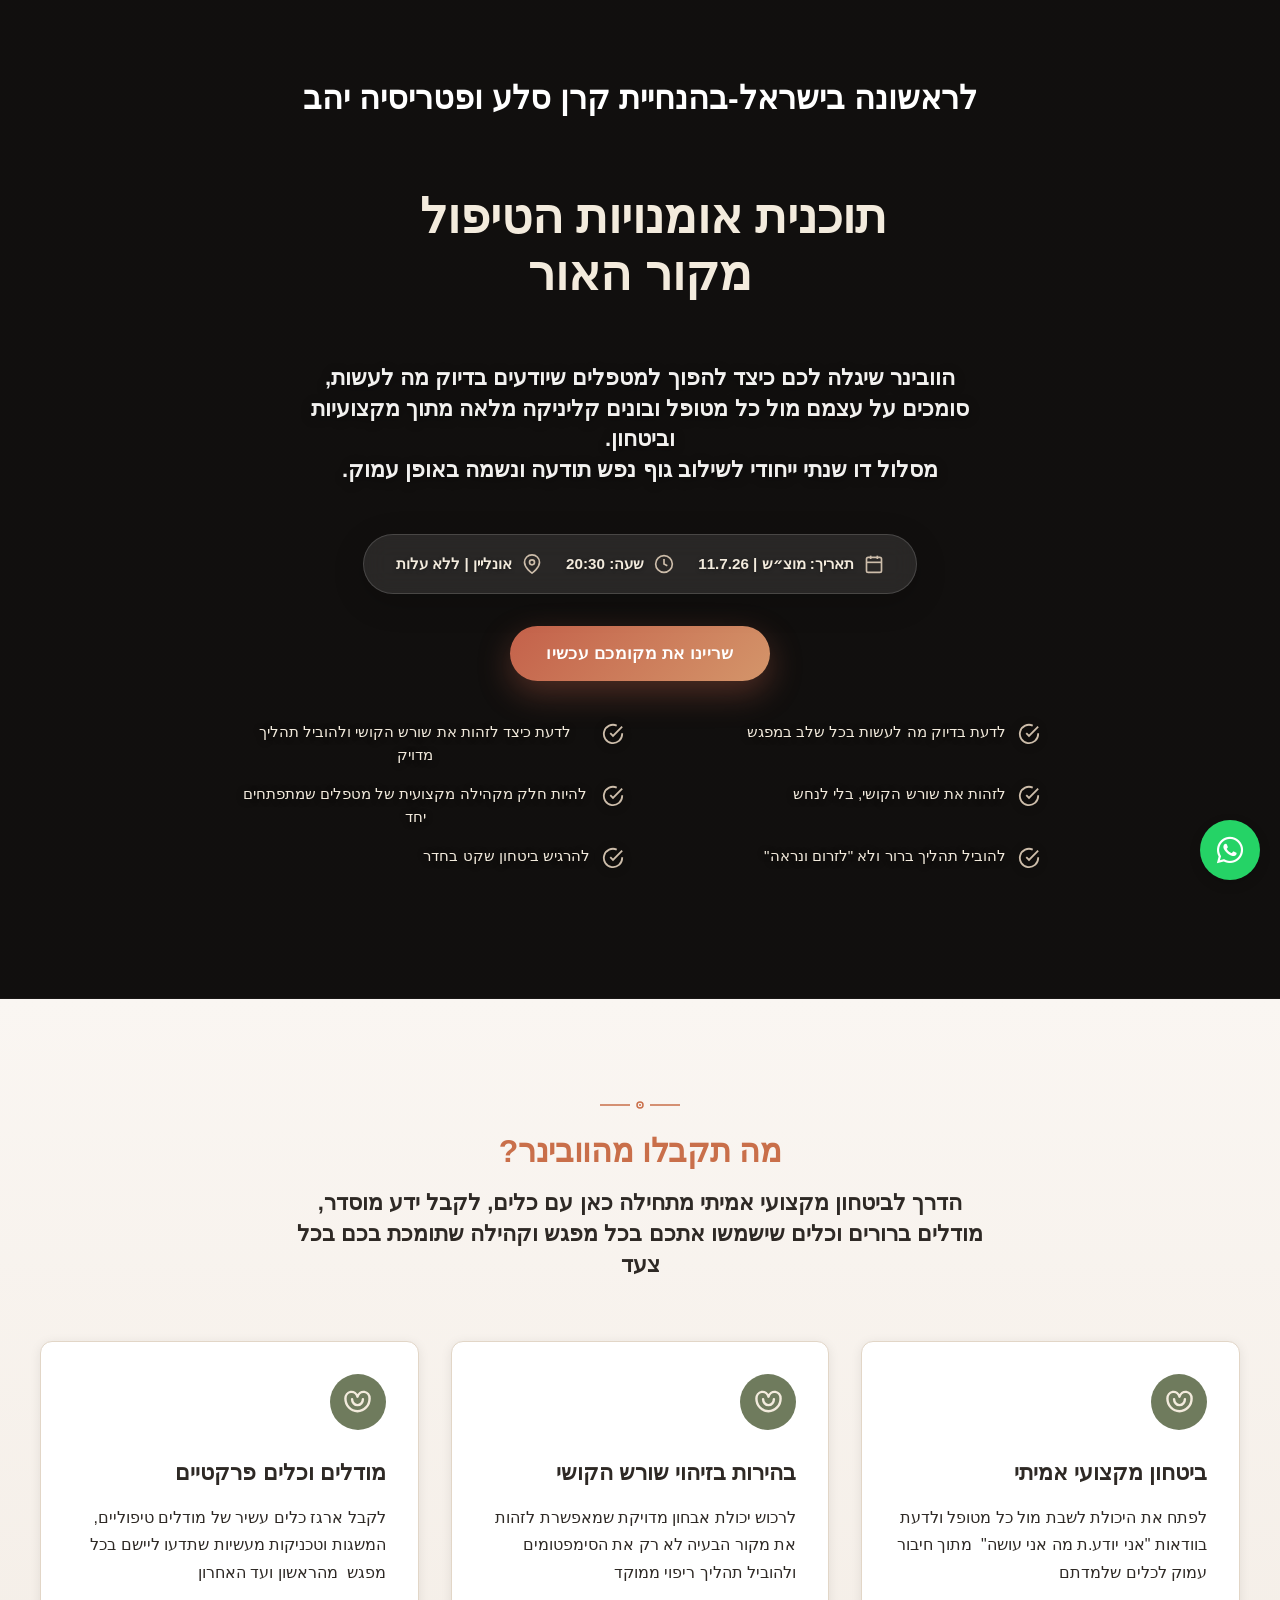
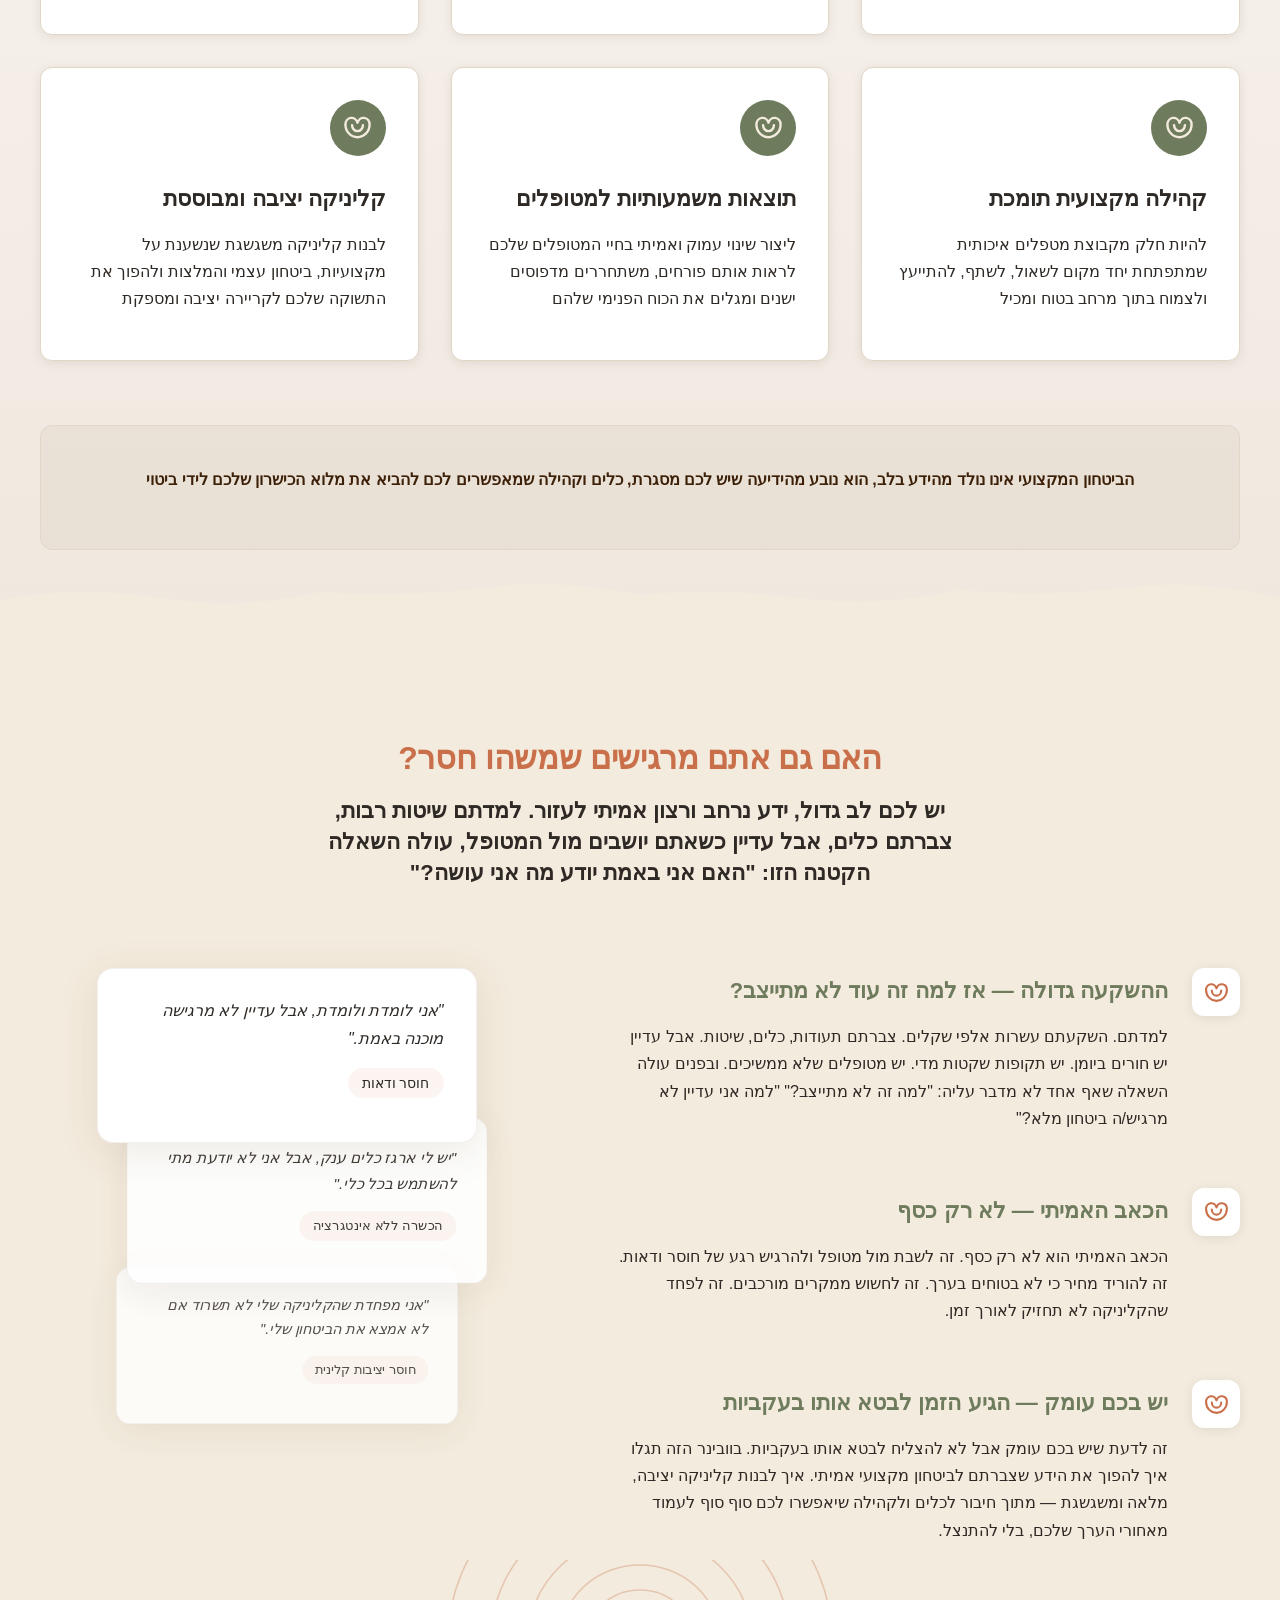
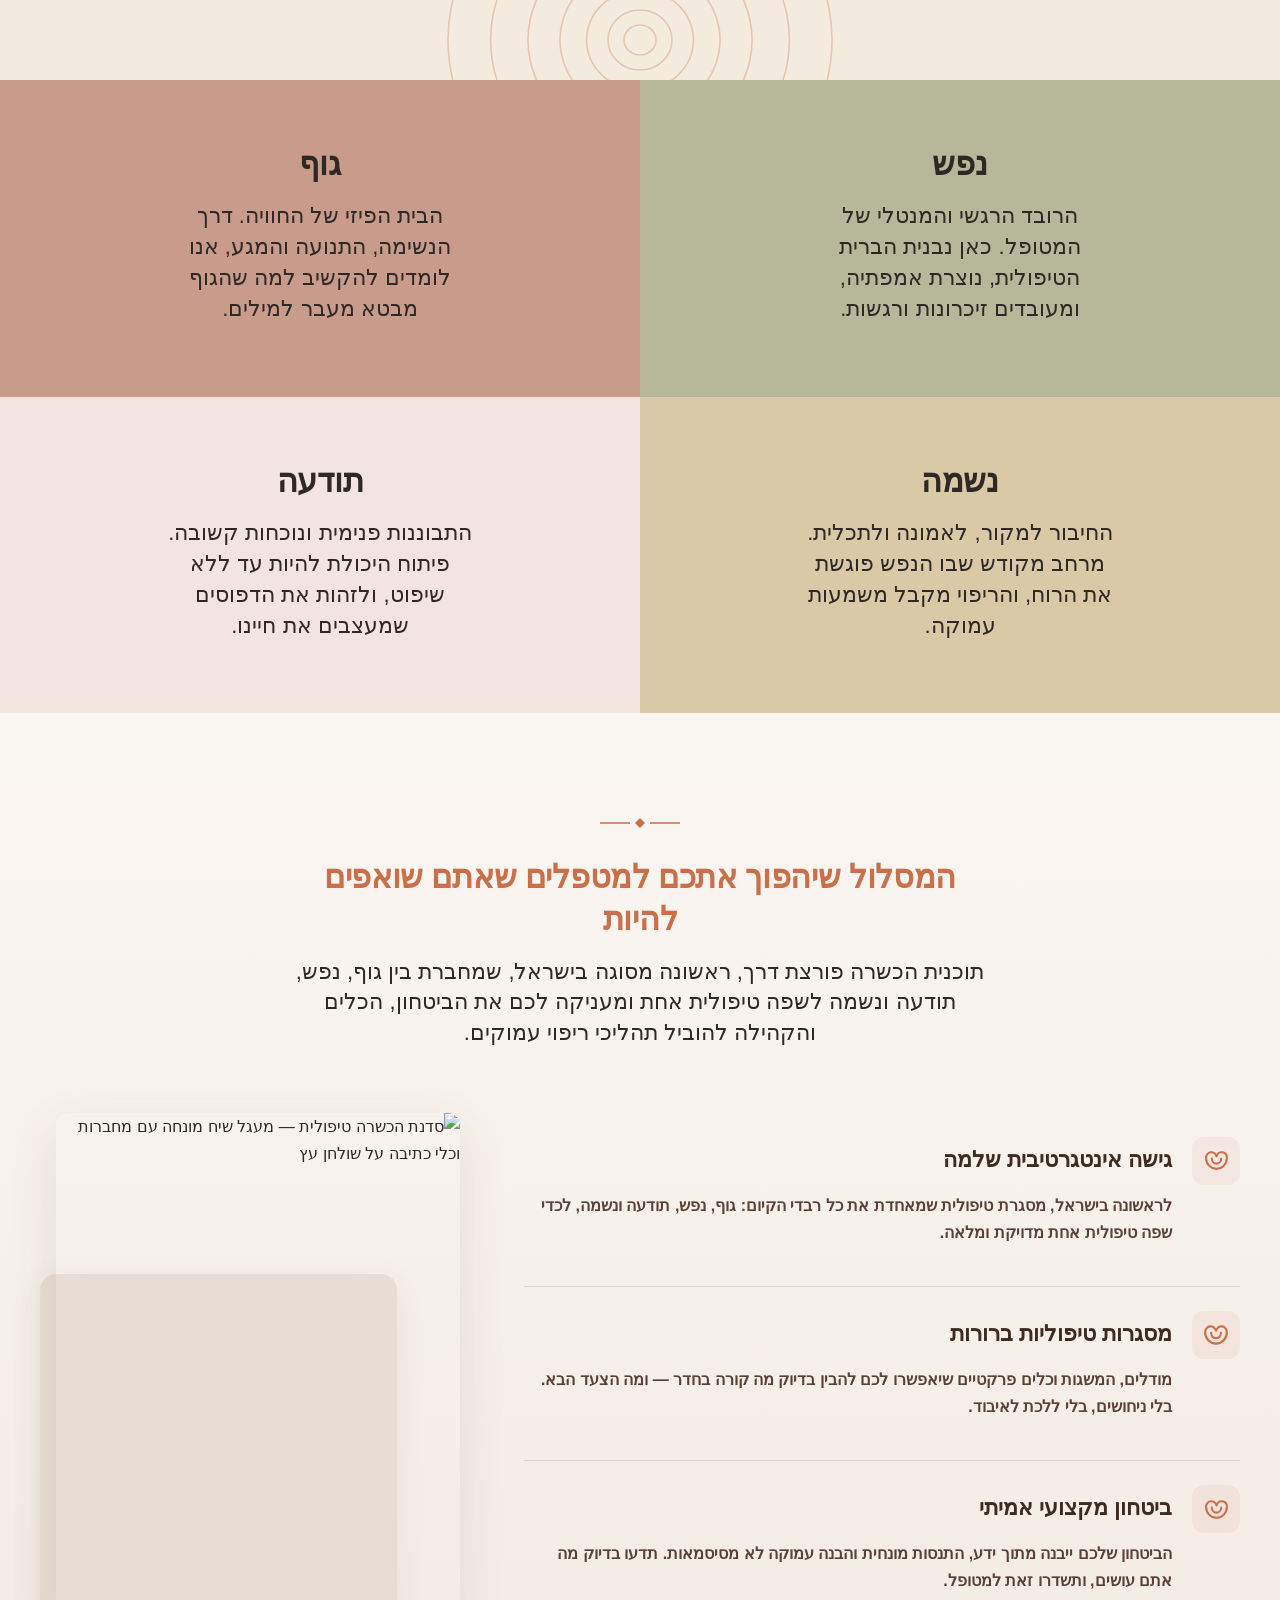
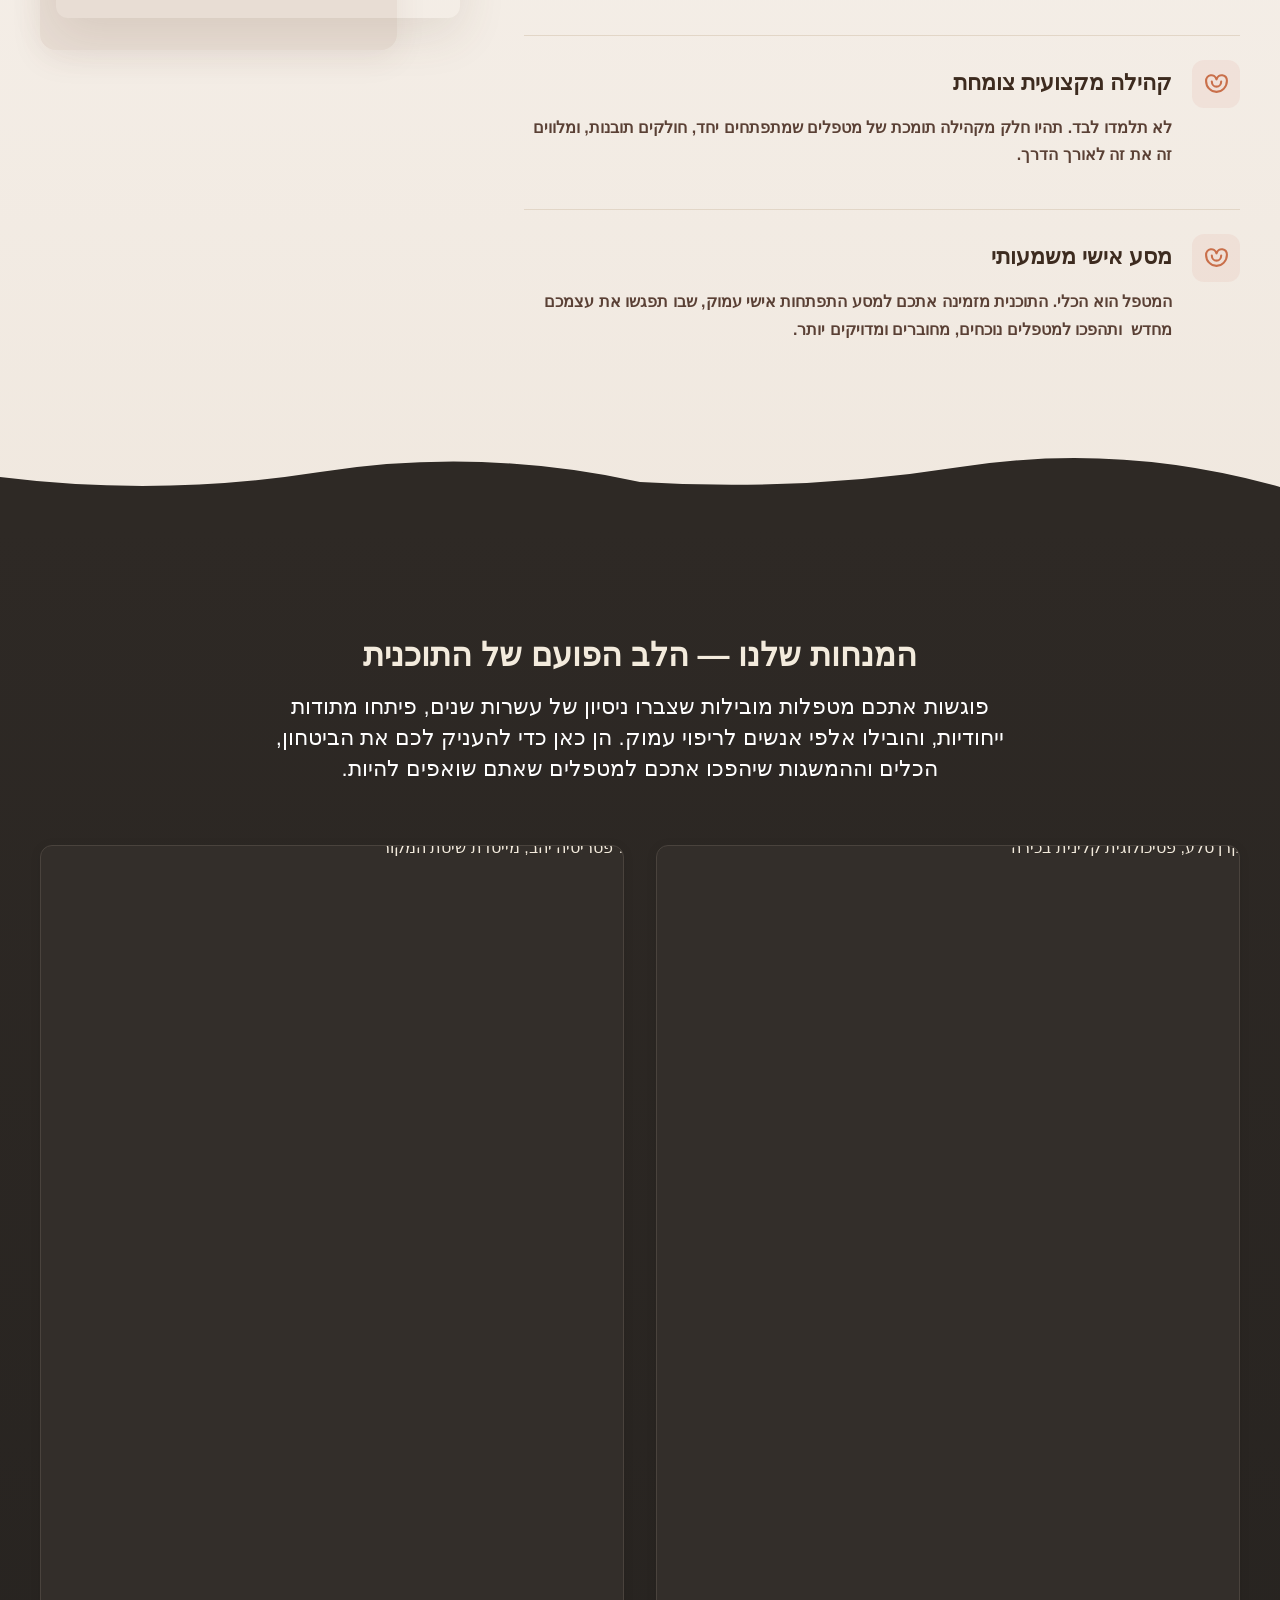
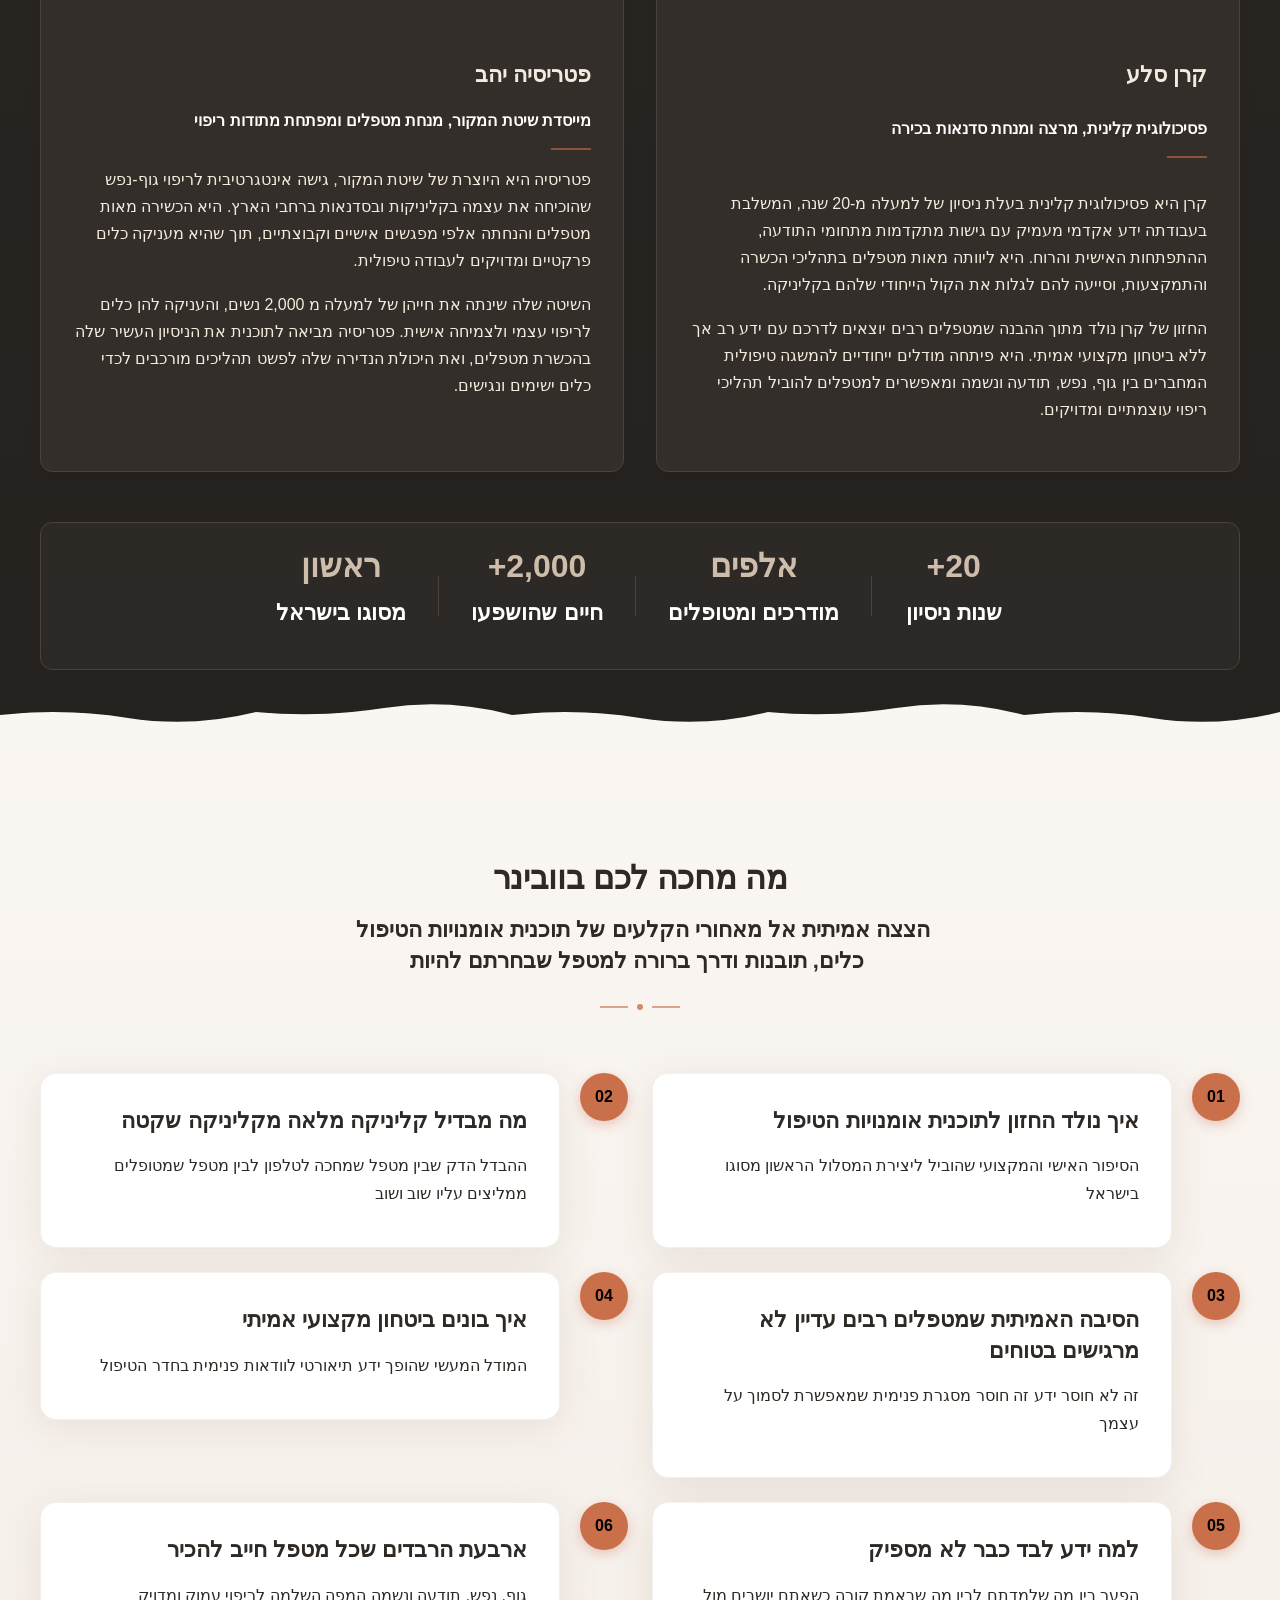
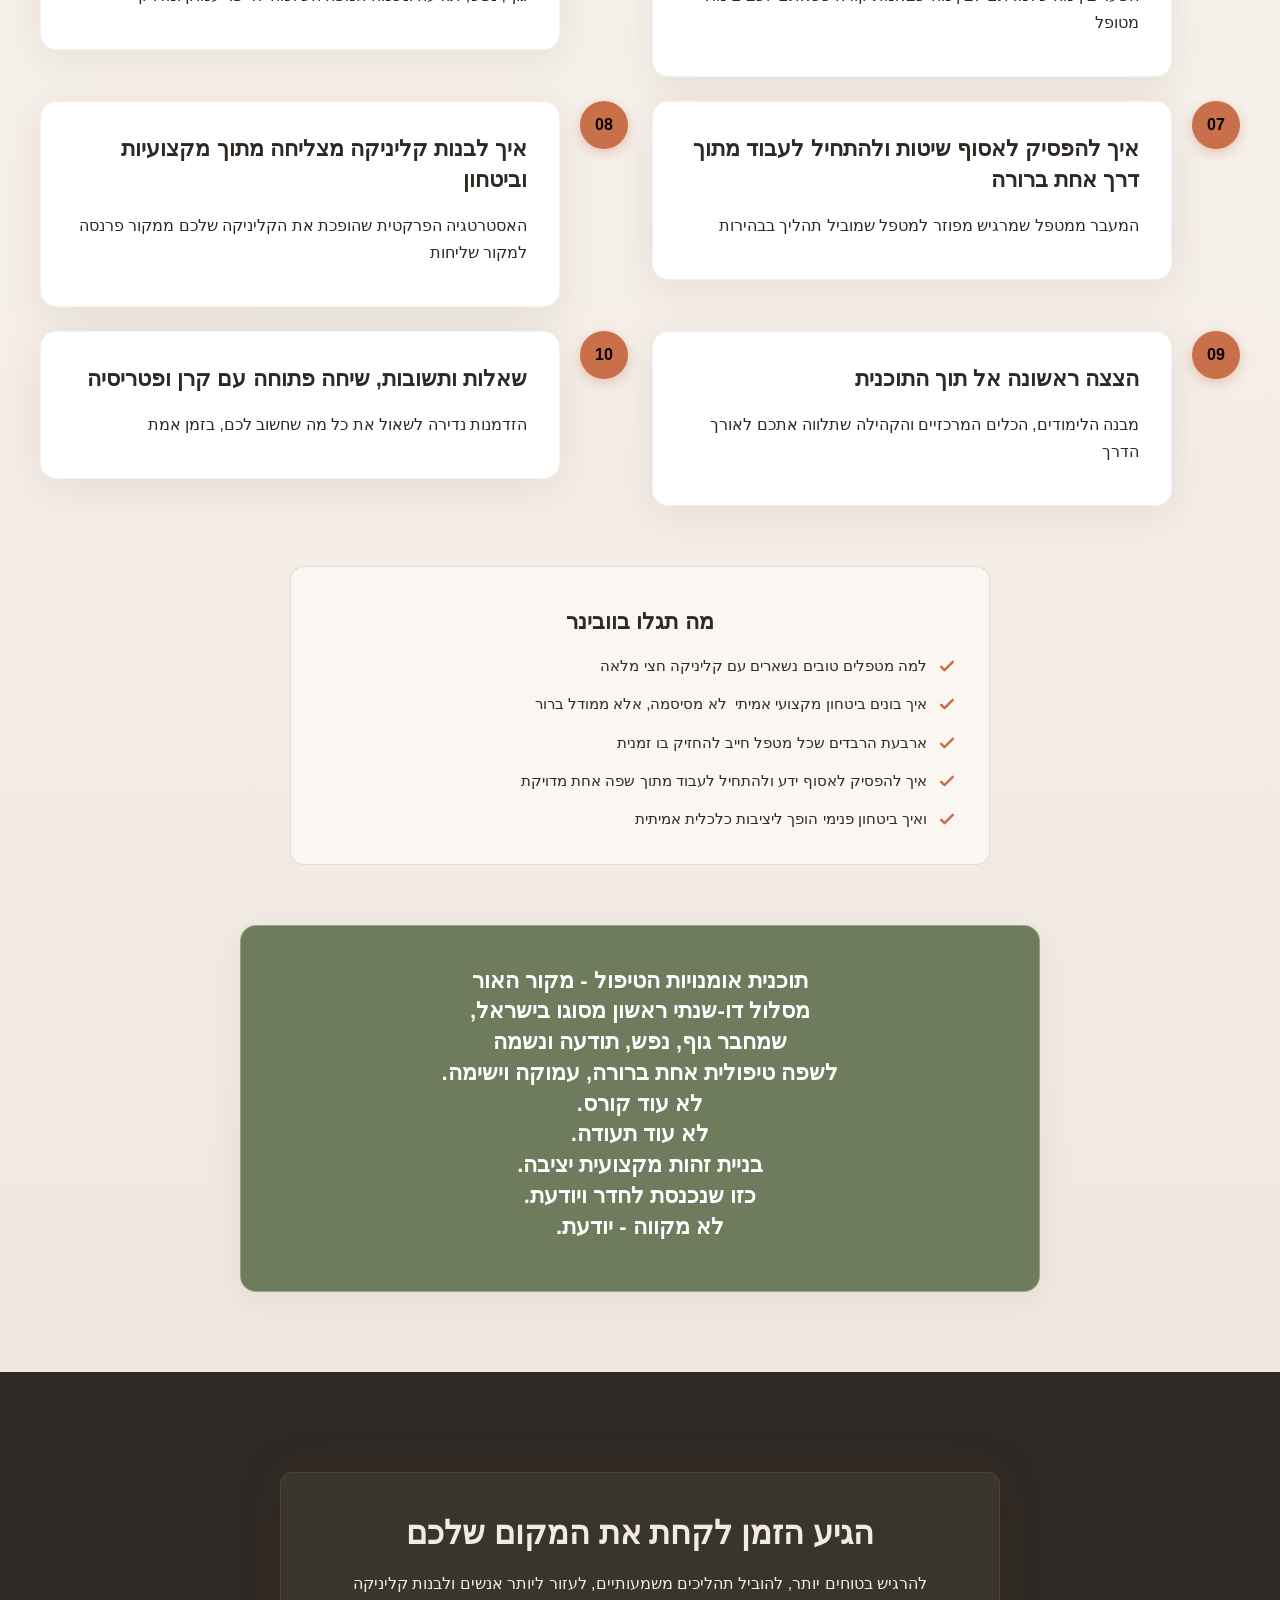
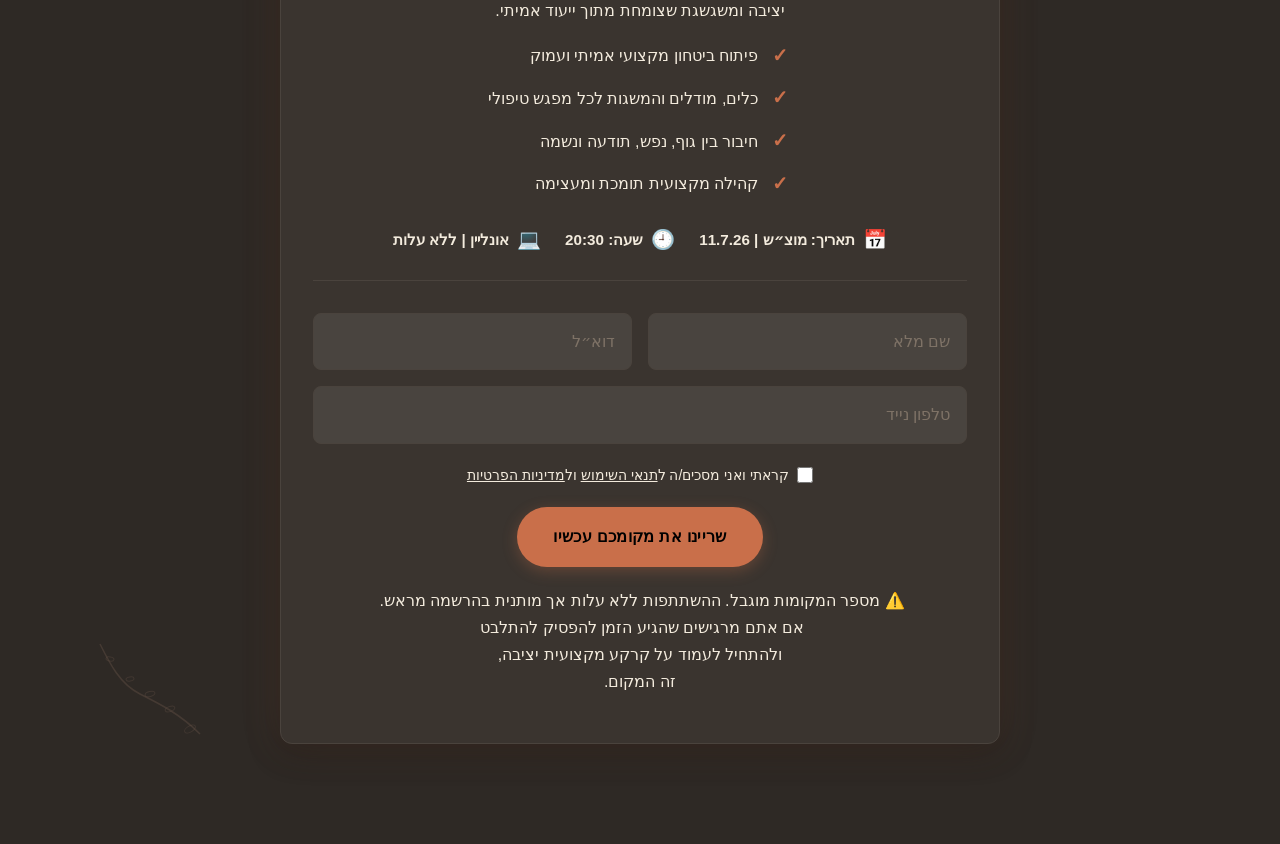
==== commit fc7d404a: "Background sync: Progressive GitHub Sync" ====
--- a/public/index.html
+++ b/public/index.html
@@ -1 +1 @@
-<!doctype html><html dir="rtl" lang="he"><head><meta charset="UTF-8"><meta content="width=device-width,initial-scale=1" name="viewport"><meta content="index, follow" name="robots"><title>גלו את המטפל הבטוח שבכם — התוכנית לאומנויות הטיפול</title><meta content="וובינר חינמי למטפלים רגשיים שמוכנים לצמוח. בואו לגלות איך לפתח ביטחון מקצועי עמוק דרך הכשרה אינטגרטיבית גוף נפש נשמה. המקום שלכם למסע ריפוי מעצים מתחיל כאן!" name="description"><meta content="וובינר חינמי למטפלים רגשיים, פיתוח ביטחון מקצועי למטפלים, הכשרה אינטגרטיבית גוף נפש נשמה, הכשרה למטפלים הוליסטיים אונליין, אומנויות הטיפול ישראל" name="keywords"><link href="/assets/favicon.ico" rel="icon" type="image/x-icon"><link href="/assets/favicon-16x16.png" rel="icon" type="image/png" sizes="16x16"><link href="/assets/favicon-32x32.png" rel="icon" type="image/png" sizes="32x32"><link href="/assets/favicon-48x48.png" rel="icon" type="image/png" sizes="48x48"><link href="/assets/favicon-192x192.png" rel="icon" type="image/png" sizes="192x192"><link href="/assets/favicon-512x512.png" rel="icon" type="image/png" sizes="512x512"><link href="/assets/apple-touch-icon.png" rel="apple-touch-icon"><script>!function(){"use strict";var t="021707af-fbc0-415c-9145-1ef08efc628b",e="https://api.zappy5.com/api/analytics/track",a=18e5,n=2592e6,o=!0,i=!0,r=!0;var s=function(){var e="zappy_visitor_"+t,a=null;try{if(a=localStorage.getItem(e)){var o=JSON.parse(a),i=Date.now();if(i-o.created<n)return o.lastSeen=i,localStorage.setItem(e,JSON.stringify(o)),o.id}}catch(t){console.warn("Zappy Analytics: LocalStorage not available")}var r="zv_"+Date.now()+"_"+Math.random().toString(36).substr(2,9);try{localStorage.setItem(e,JSON.stringify({id:r,created:Date.now(),lastSeen:Date.now()}))}catch(t){}return r}(),c=function(){var e="zappy_session_"+t,n=null;try{if(n=sessionStorage.getItem(e)){var o=JSON.parse(n),i=Date.now();if(i-o.timestamp<a)return o.timestamp=i,sessionStorage.setItem(e,JSON.stringify(o)),o.id}}catch(t){console.warn("Zappy Analytics: SessionStorage not available")}var r="zs_"+Date.now()+"_"+Math.random().toString(36).substr(2,9);try{sessionStorage.setItem(e,JSON.stringify({id:r,timestamp:Date.now()}))}catch(t){}return r}();function l(a,n){n=n||{};var o={website_id:t,event_type:a,page_path:window.location.pathname,referrer:document.referrer||"direct",visitor_id:s,session_id:c,metadata:n};if(navigator.sendBeacon){var i=new Blob([JSON.stringify(o)],{type:"application/json"});navigator.sendBeacon(e,i)}else fetch(e,{method:"POST",headers:{"Content-Type":"application/json"},body:JSON.stringify(o),keepalive:!0}).catch(function(t){console.warn("Zappy Analytics: Failed to track event",t)})}o&&l("pageview",{title:document.title,url:window.location.href}),i&&document.addEventListener("click",function(t){var e=t.target;if("BUTTON"===e.tagName||e.closest("button")){var a="BUTTON"===e.tagName?e:e.closest("button");l("click",{element:"button",text:a.textContent.trim().substring(0,100),id:a.id||null,class:a.className||null})}else if("A"===e.tagName||e.closest("a")){var n="A"===e.tagName?e:e.closest("a");l("navigation",{element:"link",text:n.textContent.trim().substring(0,100),href:n.href,external:n.hostname!==window.location.hostname})}},!0),r&&document.addEventListener("submit",function(t){var e=t.target;l("form_submit",{form_id:e.id||null,form_name:e.name||null,form_action:e.action||null,form_method:e.method||"GET"})},!0);var m=Date.now();window.addEventListener("beforeunload",function(){l("page_unload",{time_on_page:Math.floor((Date.now()-m)/1e3),page_path:window.location.pathname})}),window.zappyAnalytics={track:l,getVisitorId:function(){return s},getSessionId:function(){return c}}}()</script><meta content="גלו את המטפל הבטוח שבכם — התוכנית לאומנויות הטיפול" property="og:title"><meta content="וובינר חינמי למטפלים רגשיים שמוכנים לצמוח. בואו לגלות איך לפתח ביטחון מקצועי עמוק דרך הכשרה אינטגרטיבית גוף נפש נשמה. המקום שלכם למסע ריפוי מעצים מתחיל כאן!" property="og:description"><meta content="summary_large_image" name="twitter:card"><meta content="גלו את המטפל הבטוח שבכם — התוכנית לאומנויות הטיפול" name="twitter:title"><meta content="וובינר חינמי למטפלים רגשיים שמוכנים לצמוח. בואו לגלות איך לפתח ביטחון מקצועי עמוק דרך הכשרה אינטגרטיבית גוף נפש נשמה. המקום שלכם למסע ריפוי מעצים מתחיל כאן!" name="twitter:description"><script type="application/ld+json">{"@context":"https://schema.org","@graph":[{"@type":"Organization","@id":"https://webinar.kerensela.com#organization","name":"התוכנית לאומנויות הטיפול","url":"https://webinar.kerensela.com","description":"A pioneering Israeli training program called 'The Arts of Therapy' led by clinical psychologist Keren Sela and Patricia Yahav, founder of the Source Method. The program targets therapists who feel knowledgeable but lack professional confidence and a unified framework. It offers an integrative holistic approach connecting body, mind, consciousness, and soul, positioning itself as the first of its kind in Israel. The brand voice is warm, empowering, and deeply spiritual yet professional — combining psychological credibility with personal growth and healing energy. The webinar page serves as the top-of-funnel entry point to a paid certification program.","contactPoint":[{"@type":"ContactPoint","contactType":"customer service","email":"keren@kerensela.co.il","telephone":"0544911119"}]},{"@type":"WebSite","@id":"https://webinar.kerensela.com#website","url":"https://webinar.kerensela.com","name":"התוכנית לאומנויות הטיפול","publisher":{"@id":"https://webinar.kerensela.com#organization"}},{"@type":"ContactPage","@id":"https://webinar.kerensela.com#contactpage","url":"https://webinar.kerensela.com","name":"גלו את המטפל הבטוח שבכם — התוכנית לאומנויות הטיפול","mainEntity":{"@id":"https://webinar.kerensela.com#organization"},"potentialAction":{"@type":"CommunicateAction","target":{"@type":"EntryPoint","urlTemplate":"https://webinar.kerensela.com/api/email/contact-form","actionPlatform":["http/method=POST"],"contentType":"application/json"},"instrument":[{"@type":"PropertyValue","name":"fullName","propertyID":"text","valueRequired":true,"description":"שם מלא"},{"@type":"PropertyValue","name":"email","propertyID":"email","valueRequired":false,"description":"דוא״ל (אופציונלי)"},{"@type":"PropertyValue","name":"phone","propertyID":"tel","valueRequired":true,"description":"טלפון נייד"},{"@type":"PropertyValue","name":"privacy_consent","propertyID":"checkbox","valueRequired":true}]}}]}</script><meta content="website" property="og:type"><meta content="he_IL" property="og:locale"><link href="https://cdnjs.cloudflare.com/ajax/libs/font-awesome/6.4.0/css/all.min.css" rel="stylesheet"><style>.skip-link{position:absolute;top:0;left:0;transform:translateY(-200%);padding:12px 18px;background:var(--bg-dark,#1a1a1a);color:var(--text-light,#fff);font-weight:600;border-radius:0 0 8px 0;z-index:10000}.skip-link:focus{transform:none;outline:2px solid var(--ring,#fff);outline-offset:2px}:focus-visible{outline:2px solid var(--ring,currentColor);outline-offset:3px}</style><link href="/assets/favicon.ico" rel="icon" type="image/x-icon"><link href="/assets/favicon-16x16.png" rel="icon" type="image/png" sizes="16x16"><link href="/assets/favicon-32x32.png" rel="icon" type="image/png" sizes="32x32"><link href="/assets/favicon-48x48.png" rel="icon" type="image/png" sizes="48x48"><link href="/assets/favicon-192x192.png" rel="icon" type="image/png" sizes="192x192"><link href="/assets/favicon-512x512.png" rel="icon" type="image/png" sizes="512x512"><link href="/assets/apple-touch-icon.png" rel="apple-touch-icon"><link href="https://cdn.jsdelivr.net/npm/vanilla-cookieconsent@3/dist/cookieconsent.css" rel="stylesheet"><script src="https://cdn.jsdelivr.net/npm/vanilla-cookieconsent@3/dist/cookieconsent.umd.js"></script><script src="https://cdn.jsdelivr.net/gh/mickidum/acc_toolbar/acctoolbar/acctoolbar.min.js"></script><style data-zappy-section-v2-css="true">.index-agenda-section{background:linear-gradient(180deg,#faf6f2 0,#f0e8df 100%);color:var(--text-dark);padding:100px 20px 80px;position:relative;overflow:hidden;direction:rtl}.index-agenda-section__container{max-width:1200px;margin:0 auto;position:relative;z-index:2}.index-agenda-section__header{text-align:center;margin-bottom:60px}.index-agenda-section__title{font-family:'Cormorant Garamond','Playfair Display',serif;font-size:2rem;font-weight:700;letter-spacing:-.01em;line-height:1.2;color:var(--text-dark);margin-bottom:16px}.index-agenda-section__subtitle{font-family:Assistant,Inter,sans-serif;font-size:1.05rem;line-height:1.8;color:var(--text-muted);max-width:650px;margin-inline:auto;text-align:center}.index-agenda-section__flourish{margin-top:24px;display:flex;justify-content:center}.index-agenda-section__flourish svg{width:80px;height:auto;opacity:.8}.index-agenda-section__timeline{display:grid;grid-template-columns:1fr;gap:24px;margin-bottom:60px}.index-agenda-section__item{display:flex;align-items:flex-start;gap:20px;position:relative}.index-agenda-section__item-marker{flex-shrink:0;width:48px;height:48px;border-radius:50%;background:var(--primary);color:#fff;display:flex;align-items:center;justify-content:center;box-shadow:0 4px 12px rgba(196,97,74,.3);position:relative;z-index:2}.index-agenda-section__item-number{font-family:Assistant,Inter,sans-serif;font-size:1rem;font-weight:700;line-height:1}.index-agenda-section__item-content{flex:1;background:#fff;border-radius:16px;box-shadow:0 8px 40px rgba(100,70,50,.1);padding:1.5rem 2rem;border:1px solid rgba(139,111,94,.1);transition:transform .2s ease,box-shadow .2s ease}.index-agenda-section__item-content:hover{transform:translateY(-2px);box-shadow:0 16px 48px rgba(100,70,50,.12)}.index-agenda-section__item-title{font-family:'Cormorant Garamond','Playfair Display',serif;font-size:1.4rem;font-weight:600;line-height:1.35;color:var(--text-dark);margin-bottom:8px;text-align:right}.index-agenda-section__item-text{font-family:Assistant,Inter,sans-serif;font-size:.95rem;font-weight:400;line-height:1.75;color:var(--text-muted);text-align:right;margin:0}.index-agenda-section__audience{margin-bottom:60px}.index-agenda-section__audience-card{background:#faf6f2;border:1px solid rgba(139,111,94,.2);border-radius:14px;padding:2rem;max-width:700px;margin:0 auto}.index-agenda-section__audience-title{font-family:'Cormorant Garamond','Playfair Display',serif;font-size:1.4rem;font-weight:600;line-height:1.35;color:var(--text-dark);margin-bottom:24px;text-align:center}.index-agenda-section__audience-list{list-style:none;padding:0;margin:0;display:grid;grid-template-columns:1fr;gap:14px}.index-agenda-section__audience-item{display:flex;align-items:center;gap:10px;font-family:Assistant,Inter,sans-serif;font-size:.95rem;line-height:1.6;color:var(--text-dark);text-align:right}.index-agenda-section__check-icon{width:20px;height:20px;flex-shrink:0;color:var(--primary)}.index-agenda-section__vision{max-width:800px;margin:0 auto;padding:2rem;background:rgba(255,255,255,.6);backdrop-filter:blur(4px);border-radius:16px;border:1px solid rgba(255,255,255,.8);box-shadow:0 8px 32px rgba(100,70,50,.08)}.index-agenda-section__vision-text{font-family:Assistant,Inter,sans-serif;font-size:.95rem;font-weight:400;line-height:1.75;color:var(--text-dark);text-align:right;margin:0;font-style:italic}.index-agenda-section__botanical{position:absolute;bottom:20px;left:20px;width:180px;height:auto;pointer-events:none;z-index:1;opacity:.6}.index-agenda-section__botanical svg{width:100%;height:auto}@media (max-width:768px){.index-agenda-section{padding:80px 16px 60px}.index-agenda-section__header{margin-bottom:40px}.index-agenda-section__title{font-size:1.75rem}.index-agenda-section__subtitle{font-size:1rem}.index-agenda-section__timeline{gap:16px}.index-agenda-section__item{gap:12px}.index-agenda-section__item-marker{width:40px;height:40px}.index-agenda-section__item-number{font-size:.9rem}.index-agenda-section__item-content{padding:1.25rem}.index-agenda-section__item-title{font-size:1.2rem}.index-agenda-section__audience-list{grid-template-columns:1fr}.index-agenda-section__audience-card{padding:1.5rem}.index-agenda-section__vision{padding:1.5rem}.index-agenda-section__botanical{width:120px;bottom:10px;left:10px;opacity:.4}}@media (min-width:769px){.index-agenda-section__timeline{grid-template-columns:1fr 1fr}}</style><style data-zappy-section-v2-css="true">.home-layout-section{direction:rtl;text-align:right;background:var(--bg-light);color:var(--text-dark);padding:0;margin:0;overflow:hidden}.home-layout-section__grid{display:grid;grid-template-columns:1fr 1fr;grid-template-rows:1fr 1fr;min-height:600px;width:100%;max-width:100%}.home-layout-section__panel{position:relative;display:flex;align-items:center;justify-content:center;padding:2rem;overflow:hidden;transition:all .3s ease;cursor:default}.home-layout-section__panel-content{position:relative;z-index:2;text-align:center;max-width:360px;padding:1.5rem}.home-layout-section__panel-title{font-family:'Cormorant Garamond','Playfair Display',serif;font-size:3rem;font-weight:700;margin:0 0 1rem 0;line-height:1.2;letter-spacing:-.01em;color:var(--text-dark)}.home-layout-section__panel-desc{font-family:Assistant,Inter,sans-serif;font-size:1rem;font-weight:400;line-height:1.7;margin:0;color:var(--text-dark);opacity:.85}.home-layout-section__panel--nefesh{background-color:#b7b89a}.home-layout-section__panel--guf{background-color:#c89b8b}.home-layout-section__panel--neshamah{background-color:#d9c9a6}.home-layout-section__panel--todaah{background-color:#9da7b5}.home-layout-section__panel:hover{filter:brightness(1.03);box-shadow:inset 0 0 0 1px rgba(255,255,255,.2)}@media (max-width:768px){.home-layout-section__grid{grid-template-columns:1fr!important;grid-template-rows:auto;min-height:auto}.home-layout-section__panel{min-height:250px;padding:2rem 1.5rem}.home-layout-section__panel-title{font-size:2.5rem}.home-layout-section__panel-content{max-width:280px}}</style><style data-zappy-section-v2-css="true">.index-hero-section{position:relative;width:100%;min-height:100vh;display:flex;align-items:center;justify-content:center;background-color:var(--bg-dark);color:var(--text-light);overflow:hidden;direction:rtl;padding:120px 16px 80px}.index-hero-section .hero-bg-wrapper{position:absolute;inset:0;width:100%;height:100%;z-index:0}.index-hero-section .hero-bg-image{width:100%;height:100%;background-size:cover!important;background-position:center!important;min-height:100vh!important}.index-hero-section .hero-scrim{position:absolute;inset:0;width:100%;height:100%;z-index:1;pointer-events:none;background:linear-gradient(to bottom,rgba(46,41,37,.5) 0,rgba(46,41,37,.75) 50%,rgba(46,41,37,.9) 100%)}.index-hero-section .hero-mandala{position:absolute;top:40px;inset-inline-start:40px;width:120px;height:120px;z-index:2;pointer-events:none;opacity:.7;color:var(--primary)}.index-hero-section .hero-content-container{position:relative;z-index:10;max-width:900px;width:100%;margin:0 auto;text-align:center;display:flex;flex-direction:column;align-items:center;gap:32px}.index-hero-section .hero-text-group{display:flex;flex-direction:column;align-items:center;gap:20px;width:100%}.index-hero-section .hero-label{font-size:.85rem;font-weight:500;letter-spacing:.08em;text-transform:uppercase;color:var(--accent);margin:0;text-shadow:0 2px 8px rgba(0,0,0,.4)}.index-hero-section .hero-headline{font-family:'Cormorant Garamond','Playfair Display',serif;font-size:3.2rem;font-weight:700;letter-spacing:-.01em;line-height:1.15;color:var(--text-light);margin:0;max-width:none!important}.index-hero-section .hero-subtitle{font-size:1.4rem;font-weight:400;line-height:1.45;color:var(--text-light);margin:0;text-shadow:0 2px 12px rgba(0,0,0,.5);max-width:700px;opacity:.95}.index-hero-section .hero-event-details{display:flex;flex-wrap:wrap;justify-content:center;align-items:center;gap:24px;padding:16px 32px;background:rgba(255,255,255,.1);backdrop-filter:blur(12px);-webkit-backdrop-filter:blur(12px);border-radius:100px;border:1px solid rgba(255,255,255,.15);box-shadow:0 8px 32px rgba(0,0,0,.2)}.index-hero-section .event-item{display:flex;align-items:center;gap:10px;color:var(--text-light);font-size:.95rem;font-weight:500;text-shadow:0 1px 4px rgba(0,0,0,.4)}.index-hero-section .event-icon{width:20px;height:20px;flex-shrink:0;color:var(--accent)}.index-hero-section .hero-cta-group{display:flex;flex-wrap:wrap;justify-content:center;align-items:center;gap:16px;width:100%}.index-hero-section .btn-primary-hero{display:inline-block;background:linear-gradient(135deg,#c4614a 0,#d4956a 100%);color:#fff;padding:16px 36px;border-radius:100px;border:none;font-weight:600;font-size:1.05rem;letter-spacing:.02em;cursor:pointer;text-decoration:none;box-shadow:0 12px 32px rgba(196,97,74,.35);transition:all .35s cubic-bezier(.4, 0, .2, 1);text-shadow:none}.index-hero-section .btn-primary-hero:hover{transform:translateY(-3px);box-shadow:0 16px 40px rgba(196,97,74,.5)}.index-hero-section .btn-ghost-hero{display:inline-block;background:0 0;color:var(--text-light);border:1.5px solid rgba(255,255,255,.4);padding:14px 32px;border-radius:100px;font-weight:500;font-size:.95rem;text-decoration:none;backdrop-filter:blur(4px);transition:all .35s cubic-bezier(.4, 0, .2, 1);text-shadow:0 1px 4px rgba(0,0,0,.4)}.index-hero-section .btn-ghost-hero:hover{background:rgba(255,255,255,.15);border-color:var(--accent);color:var(--accent);transform:translateY(-2px)}.index-hero-section .hero-benefits-list{list-style:none;padding:0;margin:8px 0 0;display:grid;grid-template-columns:repeat(2,1fr);gap:16px 32px;width:100%;max-width:800px;text-align:start}.index-hero-section .hero-benefits-list li{display:flex;align-items:flex-start;gap:12px;color:var(--text-light);font-size:.95rem;font-weight:400;line-height:1.5;text-shadow:0 1px 6px rgba(0,0,0,.5)}.index-hero-section .benefit-icon{width:22px;height:22px;flex-shrink:0;margin-top:2px;color:var(--accent);filter:drop-shadow(0 1px 4px rgba(0,0,0,.4))}@media (max-width:768px){.index-hero-section{padding:140px 16px 60px}.index-hero-section .hero-content-container{gap:28px}.index-hero-section .hero-headline{font-size:2.2rem;line-height:1.2}.index-hero-section .hero-subtitle{font-size:1.1rem;line-height:1.5}.index-hero-section .hero-event-details{flex-direction:column;gap:12px;padding:16px 24px;border-radius:24px;width:100%;max-width:320px}.index-hero-section .hero-cta-group{flex-direction:column;width:100%;max-width:320px}.index-hero-section .btn-ghost-hero,.index-hero-section .btn-primary-hero{width:100%;text-align:center;padding:14px 24px;font-size:.95rem}.index-hero-section .hero-benefits-list{grid-template-columns:1fr!important;gap:12px;max-width:100%}.index-hero-section .hero-mandala{top:20px;inset-inline-start:20px;width:80px;height:80px;opacity:.5}}.hero .hero-title,.hero h1,.hero-section h1,.hero-title,[class*=hero-] h1,[class~=hero] h1{font-size:48px!important;line-height:1.2!important}@media (max-width:1024px){.hero .hero-title,.hero h1,.hero-section h1,.hero-title,[class*=hero-] h1,[class~=hero] h1{font-size:36px!important}}@media (max-width:768px){.hero .hero-title,.hero h1,.hero-section h1,.hero-title,[class*=hero-] h1,[class~=hero] h1{font-size:28px!important}}</style><link href="/styles.css" rel="stylesheet"><script>window.ZAPPY_WEBSITE_ID="021707af-fbc0-415c-9145-1ef08efc628b",window.ZAPPY_API_BASE="https://api.zappy5.com"</script><style id="zappy-dropdown-submenu-styles">#navMenu li:has(.sub-menu),.nav-menu li:has(.sub-menu),.navbar li:has(.sub-menu),nav li:has(.sub-menu){position:relative}#navMenu .sub-menu,.nav-menu .sub-menu,.navbar .sub-menu,nav .sub-menu{display:block!important;position:absolute!important;top:100%;left:0;min-width:220px;background:#fff;border-radius:8px;box-shadow:0 8px 25px rgba(0,0,0,.15);padding:8px 0;opacity:0;visibility:hidden;transform:translateY(10px);transition:all .3s ease;z-index:1000;list-style:none;pointer-events:none}#navMenu li:hover>.sub-menu,.nav-menu li:hover>.sub-menu,.navbar li:hover>.sub-menu,nav li:hover>.sub-menu{opacity:1!important;visibility:visible!important;transform:translateY(0)!important;pointer-events:auto!important}.sub-menu li{list-style:none;margin:0;padding:0}.sub-menu a{display:block!important;padding:10px 16px!important;color:var(--text-dark,#333)!important;font-weight:500;text-decoration:none;white-space:nowrap;transition:background-color .2s}.sub-menu .zappy-nav-child>a{padding-left:28px!important;font-size:.9em!important;opacity:.85!important}[dir=rtl] .sub-menu .zappy-nav-child>a,html[lang=ar] .sub-menu .zappy-nav-child>a,html[lang=he] .sub-menu .zappy-nav-child>a{padding-left:10px!important;padding-right:28px!important}.sub-menu .zappy-nav-parent>a{font-weight:600!important}.sub-menu a:hover{background-color:#f5f5f5}[dir=rtl] .nav-menu .sub-menu,[dir=rtl] .navbar .sub-menu,[dir=rtl] nav .sub-menu,html[lang=ar] .nav-menu .sub-menu,html[lang=ar] .navbar .sub-menu,html[lang=ar] nav .sub-menu,html[lang=he] .nav-menu .sub-menu,html[lang=he] .navbar .sub-menu,html[lang=he] nav .sub-menu{left:auto!important;right:0!important}.sub-menu:empty,.sub-menu:not(:has(li)):not(:has(> a)),.sub-menu:not(:has(li:not(.zappy-hidden-menu-item))):not(:has(> a)){display:none!important;opacity:0!important;visibility:hidden!important;pointer-events:none!important}li:has(.menu-group-title):hover>.sub-menu{opacity:1!important;visibility:visible!important;transform:translateY(0)!important;pointer-events:auto!important}#navMenu>li>.menu-group-title,.nav-menu>li>.menu-group-title{display:inline-block;padding:.5rem 1rem;cursor:default;user-select:none}@media (max-width:768px){#navMenu .sub-menu,.nav-menu .sub-menu,.navbar .sub-menu,nav .sub-menu{position:static!important;transform:none!important;box-shadow:none!important;background:0 0!important;max-height:0;overflow:hidden;opacity:0;visibility:hidden;transition:max-height .3s ease,opacity .3s ease;padding:0!important;border-radius:0!important}#navMenu .sub-menu.mobile-expanded,.nav-menu .sub-menu.mobile-expanded,.navbar .sub-menu.mobile-expanded{max-height:none!important;overflow-y:visible!important;opacity:1!important;visibility:visible!important;padding:8px 0 8px 16px!important}[dir=rtl] .sub-menu.mobile-expanded,html[lang=he] .sub-menu.mobile-expanded{padding:8px 16px 8px 0!important}#navMenu li:hover>.sub-menu,.nav-menu li:hover>.sub-menu,.navbar li:hover>.sub-menu,nav li:hover>.sub-menu{opacity:0;visibility:hidden;pointer-events:none}#navMenu li>.sub-menu.mobile-expanded,.nav-menu li>.sub-menu.mobile-expanded,.navbar li>.sub-menu.mobile-expanded,nav li>.sub-menu.mobile-expanded{opacity:1!important;visibility:visible!important;pointer-events:auto!important}#navMenu li:has(.sub-menu),.nav-menu li:has(.sub-menu),.navbar li:has(.sub-menu),nav li:has(.sub-menu){display:flex!important;flex-wrap:wrap!important;align-items:center!important;position:relative!important;min-height:44px!important}#navMenu li:has(.sub-menu)>a,.nav-menu li:has(.sub-menu)>a,.navbar li:has(.sub-menu)>a,nav li:has(.sub-menu)>a{flex:1!important;min-width:0!important}#navMenu li:has(.sub-menu)>.menu-group-title,.nav-menu li:has(.sub-menu)>.menu-group-title,.navbar li:has(.sub-menu)>.menu-group-title,nav li:has(.sub-menu)>.menu-group-title{flex:1!important;min-width:0!important;padding:0!important;line-height:inherit!important}#navMenu li:has(.sub-menu)>.sub-menu,.nav-menu li:has(.sub-menu)>.sub-menu,.navbar li:has(.sub-menu)>.sub-menu,nav li:has(.sub-menu)>.sub-menu{flex-basis:100%!important;width:100%!important}#navMenu li:has(.sub-menu)>a [class*=arrow],#navMenu li:has(.sub-menu)>a [class*=chevron],.nav-menu li:has(.sub-menu)>a .fa-angle-down,.nav-menu li:has(.sub-menu)>a .fa-chevron-down,.nav-menu li:has(.sub-menu)>a [class*=arrow],.nav-menu li:has(.sub-menu)>a [class*=chevron],nav li:has(.sub-menu)>a [class*=arrow],nav li:has(.sub-menu)>a [class*=chevron]{display:none!important;visibility:hidden!important}.mobile-submenu-toggle{display:flex!important;align-items:center!important;justify-content:center!important;width:44px!important;height:auto!important;background:0 0!important;border:none!important;cursor:pointer!important;color:var(--text-light)!important;position:static!important;flex-shrink:0!important;align-self:stretch!important;z-index:2!important;padding:0!important;margin:0!important}.mobile-submenu-toggle::after{content:''!important;width:0!important;height:0!important;border-left:6px solid transparent!important;border-right:6px solid transparent!important;border-top:7px solid currentColor!important;transition:transform .3s ease!important}.mobile-submenu-toggle.expanded::after{transform:rotate(180deg)!important}.sub-menu a{padding:10px 0!important;display:block!important;color:var(--text-light)!important;white-space:normal!important}.sub-menu .zappy-nav-child>a{padding-left:28px!important;font-size:.9em!important;opacity:.85!important}[dir=rtl] .sub-menu .zappy-nav-child>a,html[lang=ar] .sub-menu .zappy-nav-child>a,html[lang=he] .sub-menu .zappy-nav-child>a{padding-left:0!important;padding-right:28px!important}.sub-menu .zappy-nav-parent>a{font-weight:600!important}#navMenu.active,.nav-menu.active{max-width:100vw!important;overflow-x:hidden!important;box-sizing:border-box!important}.navbar .sub-menu li a,.zappy-products-dropdown .sub-menu a,nav.navbar .sub-menu li a{color:var(--text-light)!important}}@media (min-width:769px){.mobile-submenu-toggle{display:none!important}}</style><style id="zappy-widget-visibility">html[dir=rtl] .whatsapp-float{right:20px!important;left:auto!important}html:not([dir]) .whatsapp-float,html[dir=ltr] .whatsapp-float{left:20px!important;right:auto!important}html[dir=rtl] #mic-access-tool-general-button,html[dir=rtl] #mic-init-access-tool #mic-access-tool-general-button,html[dir=rtl] #mic-init-access-tool .mic-access-tool-general-button,html[dir=rtl] ._access-icon,html[dir=rtl] .mic-access-tool-general-button{left:20px!important;right:auto!important}html:not([dir]) #mic-access-tool-general-button,html:not([dir]) #mic-init-access-tool #mic-access-tool-general-button,html:not([dir]) #mic-init-access-tool .mic-access-tool-general-button,html:not([dir]) ._access-icon,html:not([dir]) .mic-access-tool-general-button,html[dir=ltr] #mic-access-tool-general-button,html[dir=ltr] #mic-init-access-tool #mic-access-tool-general-button,html[dir=ltr] #mic-init-access-tool .mic-access-tool-general-button,html[dir=ltr] ._access-icon,html[dir=ltr] .mic-access-tool-general-button{right:20px!important;left:auto!important}@media (max-width:768px){.whatsapp-float{display:flex!important}}@media (min-width:769px){.whatsapp-float{display:flex!important}}@media (max-width:768px){#mic-access-tool-general-button,#mic-init-access-tool #mic-access-tool-general-button,#mic-init-access-tool .mic-access-tool-general-button,._access-icon,.mic-access-tool-general-button{display:flex!important;visibility:visible!important;opacity:1!important;pointer-events:auto!important}#mic-access-tool-box.opened-mic-access-tool,#mic-init-access-tool #mic-access-tool-box.opened-mic-access-tool,.mic-access-tool-box.opened-mic-access-tool{visibility:visible!important;opacity:1!important;pointer-events:auto!important}}@media (min-width:769px){#mic-access-tool-general-button,#mic-init-access-tool #mic-access-tool-general-button,#mic-init-access-tool .mic-access-tool-general-button,._access-icon,.mic-access-tool-general-button{display:flex!important;visibility:visible!important;opacity:1!important;pointer-events:auto!important}#mic-access-tool-box.opened-mic-access-tool,#mic-init-access-tool #mic-access-tool-box.opened-mic-access-tool,.mic-access-tool-box.opened-mic-access-tool{visibility:visible!important;opacity:1!important;pointer-events:auto!important}}</style></head><body><a href="#main" class="skip-link">דלג לתוכן הראשי</a><script>window.addEventListener("load",function(){const e=document.querySelector(".navbar, nav, header");if(!e)return void console.log("[Navbar] Navbar element not found");let t=document.getElementById("mobileToggle")||document.querySelector(".mobile-toggle")||document.querySelector(".hamburger")||document.querySelector(".hamburger-menu")||document.querySelector(".menu-toggle")||document.querySelector(".burger-menu")||document.querySelector('[aria-label="Menu"]')||document.querySelector('[aria-label="תפריט"]');const n=document.querySelector(".phone-header-btn"),o=window.getComputedStyle(e);let r=o.backgroundColor;if(console.log("[Navbar] Initial navbar background:",r),"transparent"===r||"rgba(0, 0, 0, 0)"===r||r.startsWith("rgba")&&r.includes(", 0)")){const e=o.backgroundImage;if(e&&"none"!==e)console.log("[Navbar] Navbar has background image/gradient, using dark text"),r="rgb(240, 240, 240)";else{const e=window.getComputedStyle(document.body).backgroundColor;console.log("[Navbar] Navbar transparent, using body background:",e),r=e}}const a=r.match(/\d+/g);if(a&&a.length>=3){const e=(.299*parseInt(a[0])+.587*parseInt(a[1])+.114*parseInt(a[2]))/255;console.log("[Navbar] Mobile button colors preserved from Claude CSS (luminance:",e.toFixed(2)+")");const o=document.createElement("style");o.id="zappy-mobile-nav-fix";document.documentElement.lang;document.documentElement.dir,o.textContent='\n        /* Hide mobile buttons on desktop, show only on mobile */\n        @media (min-width: 769px) {\n          .mobile-toggle,\n          .phone-header-btn {\n            display: none !important;\n          }\n        }\n        \n        /* Show and position mobile buttons correctly on mobile */\n        @media (max-width: 768px) {\n          .navbar,\n          nav.navbar {\n            min-height: 70px !important;\n          }\n\n          .mobile-toggle,\n          .phone-header-btn {\n            position: absolute !important;\n            top: 0 !important;\n            bottom: 0 !important;\n            margin-top: auto !important;\n            margin-bottom: auto !important;\n            transform: none !important;\n            z-index: 1001 !important;\n            display: flex !important;\n            align-items: center !important;\n            justify-content: center !important;\n            width: 36px !important;\n            height: 36px !important;\n            border-radius: 50% !important;\n            border: none !important;\n            cursor: pointer !important;\n            padding: 6px !important;\n            background: none !important;\n            color: var(--nav-text, var(--text-light)) !important;\n            touch-action: manipulation !important;\n            -webkit-tap-highlight-color: transparent !important;\n          }\n\n          html[data-zappy-site-type="ecommerce"] .phone-header-btn,\n          body[data-zappy-site-type="ecommerce"] .phone-header-btn,\n          html[data-zappy-site-type="ecommerce"] header .phone-header-btn,\n          html[data-zappy-site-type="ecommerce"] nav .phone-header-btn {\n            display: none !important;\n            visibility: hidden !important;\n            width: 0 !important;\n            height: 0 !important;\n            min-width: 0 !important;\n            overflow: hidden !important;\n          }\n          \n          /* LTR positioning (default): hamburger LEFT, phone RIGHT */\n          html:not([dir="rtl"]):not([lang="he"]):not([lang="ar"]) .mobile-toggle,\n          html[dir="ltr"] .mobile-toggle {\n            left: 12px !important;\n            right: auto !important;\n          }\n          html:not([dir="rtl"]):not([lang="he"]):not([lang="ar"]) .phone-header-btn,\n          html[dir="ltr"] .phone-header-btn {\n            right: 12px !important;\n            left: auto !important;\n          }\n          \n          /* RTL positioning: hamburger RIGHT, phone LEFT */\n          html[dir="rtl"] .mobile-toggle,\n          html[lang="he"] .mobile-toggle,\n          html[lang="ar"] .mobile-toggle {\n            right: 12px !important;\n            left: auto !important;\n          }\n          html[dir="rtl"] .phone-header-btn,\n          html[lang="he"] .phone-header-btn,\n          html[lang="ar"] .phone-header-btn {\n            left: 12px !important;\n            right: auto !important;\n          }\n          \n          /* CRITICAL: Ensure nav-container has min-height on mobile */\n          /* All children are positioned absolutely/fixed on mobile, so height:auto collapses to 0 */\n          .nav-container {\n            min-height: 70px !important;\n            position: relative !important;\n          }\n          \n          /* Ensure SVG icons are properly sized and inherit color */\n          .mobile-toggle svg,\n          .phone-header-btn svg {\n            width: 24px !important;\n            height: 24px !important;\n            /* Don\'t force display - let JavaScript control hamburger/close toggle */\n          }\n          \n          /* Reset nav-cta-container on mobile - remove desktop box-shadow/padding */\n          /* that creates a visible ghost box when CTA button is hidden */\n          .nav-cta-container {\n            box-shadow: none !important;\n            padding: 0 !important;\n          }\n          \n          /* Hide nav-cta-container entirely on mobile when there\'s no lang-switcher */\n          /* (only the CTA button is inside, and it\'s hidden on mobile) */\n          .nav-cta-container:not(:has(.lang-switcher)) {\n            display: none !important;\n          }\n          \n          /* CRITICAL: Prevent hero image fade gradient from bleeding over headline text */\n          /* The .image-fade-gradient has bottom: -30px (extends below parent) */\n          /* On mobile stacked layout, this overlaps the h1 text below the image */\n          .hero-image-column {\n            overflow: hidden !important;\n          }\n          .image-fade-gradient {\n            bottom: 0 !important;\n          }\n          \n          /* Hide desktop language switcher on mobile - hamburger menu handles it */\n          /* High specificity to override stored CSS */\n          .lang-switcher,\n          .nav-cta-container .lang-switcher,\n          .nav-container .lang-switcher,\n          .navbar .lang-switcher,\n          .navbar .nav-cta-container .lang-switcher {\n            display: none !important;\n          }\n        }\n      ';const r=document.getElementById("zappy-mobile-nav-fix");r&&r.remove(),document.head.appendChild(o),console.log("[Navbar] Critical CSS injected for mobile nav positioning");const i=window.innerWidth<=768;if(t){const e=t.querySelector(".hamburger-icon"),n=t.querySelector(".close-icon");e&&(e.style.setProperty("width","24px","important"),e.style.setProperty("height","24px","important"),e.style.setProperty("display","block","important")),n&&(n.style.setProperty("width","24px","important"),n.style.setProperty("height","24px","important"),n.style.setProperty("display","none","important")),i?(t.style.setProperty("position","absolute","important"),t.style.setProperty("top","0","important"),t.style.setProperty("bottom","0","important"),t.style.setProperty("margin-top","auto","important"),t.style.setProperty("margin-bottom","auto","important"),t.style.setProperty("transform","none","important"),t.style.setProperty("z-index","1001","important"),t.style.removeProperty("left"),t.style.removeProperty("right"),console.log("[Navbar] Mobile toggle positioning applied (mobile viewport)")):(t.style.removeProperty("position"),t.style.removeProperty("top"),t.style.removeProperty("transform"),t.style.removeProperty("z-index"),t.style.removeProperty("left"),t.style.removeProperty("right"),console.log("[Navbar] Desktop viewport - cleared mobile toggle inline positioning"))}if(n){const e=n.querySelector("svg");e&&(e.style.width="24px",e.style.height="24px",e.setAttribute("width","24"),e.setAttribute("height","24")),i?(n.style.setProperty("position","absolute","important"),n.style.setProperty("top","0","important"),n.style.setProperty("bottom","0","important"),n.style.setProperty("margin-top","auto","important"),n.style.setProperty("margin-bottom","auto","important"),n.style.setProperty("transform","none","important"),n.style.setProperty("z-index","1001","important"),n.style.removeProperty("left"),n.style.removeProperty("right"),console.log("[Navbar] Phone button positioning applied (mobile viewport)")):(n.style.removeProperty("position"),n.style.removeProperty("top"),n.style.removeProperty("transform"),n.style.removeProperty("z-index"),n.style.removeProperty("left"),n.style.removeProperty("right"),console.log("[Navbar] Desktop viewport - cleared phone button inline positioning"))}}else console.log("[Navbar] Could not parse background color:",r);t=document.getElementById("mobileToggle")||document.querySelector(".mobile-toggle")||document.querySelector(".hamburger")||document.querySelector(".hamburger-menu")||document.querySelector(".menu-toggle")||document.querySelector(".burger-menu")||document.querySelector('[aria-label="Menu"]')||document.querySelector('[aria-label="תפריט"]');const i=document.getElementById("navMenu")||document.querySelector(".nav-menu")||document.querySelector(".nav-links")||document.querySelector("nav ul:not(.submenu)");if(!t||!i)return void console.log("[Navbar] Mobile toggle or menu not found:",{toggle:!!t,menu:!!i});i.id||(i.id="navMenu"),console.log("[Navbar] Initializing mobile menu...");const l=t.cloneNode(!0);t.parentNode.replaceChild(l,t);var s=0;function p(e){var t=Date.now();t-s<300||(s=t,function(e){e.preventDefault(),e.stopPropagation();const t=l.querySelector(".hamburger-icon"),n=l.querySelector(".close-icon");i.classList.contains("active")?(i.classList.remove("active"),t&&t.style.setProperty("display","block","important"),n&&n.style.setProperty("display","none","important"),document.body.style.overflow="",console.log("[Navbar] Menu closed")):(i.classList.add("active"),t&&t.style.setProperty("display","none","important"),n&&n.style.setProperty("display","block","important"),document.body.style.overflow="hidden",console.log("[Navbar] Menu opened"))}(e))}l.addEventListener("click",p),l.addEventListener("touchend",p),i.querySelectorAll("a").forEach(function(e){e.addEventListener("click",function(){if("#"===this.getAttribute("href"))return;const e=l.querySelector(".hamburger-icon"),t=l.querySelector(".close-icon");i.classList.remove("active"),e&&e.style.setProperty("display","block","important"),t&&t.style.setProperty("display","none","important"),document.body.style.overflow="",console.log("[Navbar] Menu closed (link clicked)")})});var m=i.querySelectorAll(".dropdown-toggle");m.forEach(function(e){e.addEventListener("click",function(e){e.preventDefault(),e.stopPropagation();var t=this.closest(".nav-dropdown");t&&(t.parentNode.querySelectorAll(".nav-dropdown.open").forEach(function(e){e!==t&&e.classList.remove("open")}),t.classList.toggle("open"),console.log("[Navbar] Dropdown toggled:",t.classList.contains("open")?"open":"closed"))})}),document.addEventListener("click",function(e){e.target.closest(".nav-dropdown")||document.querySelectorAll(".nav-dropdown.open").forEach(function(e){e.classList.remove("open")})}),console.log("[Navbar] Dropdown handlers initialized for "+m.length+" dropdowns"),n&&n.addEventListener("click",function(){const e=document.querySelectorAll('a[href^="tel:"]'),t=e.length>0?e[0].getAttribute("href").replace("tel:",""):"0544911119";window.location.href="tel:"+t,console.log("[Navbar] Phone button clicked")}),console.log("[Navbar] Mobile menu initialized successfully")})</script><main id="main"><section class="index-hero-section" data-layout-spec="בית-hero" id="hero-dup-1781789237318" data-zappy-section="true" data-element-id="zappy-hero-bg-hero-dup-1781789237318" data-element-type="background-image" data-hero-type="fullscreen-scrim" data-mobile-bg-position="52% 63%" data-zappy-bg-color="" data-zappy-bg-image="assets/business-general-hero-upload-1781791352594.webp" data-zappy-bg-overlay-color="#000000" data-zappy-bg-overlay-opacity="63" data-zappy-bg-position="36% 62%" data-zappy-bg-type="image" data-zappy-bg-video-type="" data-zappy-bg-video-url="" data-zappy-bg-zoom="1" data-zappy-content-align="upper-center" data-zappy-mobile-bg-zoom="1" style="--zappy-bg-overlay:rgba(0, 0, 0, 0.63);--zappy-bg-image:url(&quot;assets/business-general-hero-upload-1781791352594.webp&quot;);background-repeat:no-repeat;position:relative;overflow:hidden;background-image:url(&quot;assets/business-general-hero-upload-1781791352594.webp&quot;);--zappy-mobile-bg-position:52% 63%;background-size:cover !important;background-position:36% 62% !important;min-height:928.531px !important"><div class="hero-bg-wrapper"></div><div class="hero-scrim" style="display:none" aria-hidden="true" data-zappy-original-bg="hidden"></div><div class="hero-content-container" data-zappy-align-target="true"><div class="hero-text-group"><h2><span style="color:#ffffff !important">לראשונה בישראל-בהנחיית קרן סלע ופטריסיה יהב</span></h2><h1 data-zappy-text-width="custom" style="box-sizing:border-box !important;display:block !important;width:min(307px, max(100%, -48px + 100vw)) !important;max-width:307px !important;margin-left:calc(0.5 * (100% - min(307px, max(100%, -48px + 100vw)))) !important;margin-right:calc(0.5 * (100% - min(307px, max(100%, -48px + 100vw)))) !important;margin-inline:calc(0.5 * (100% - min(307px, max(100%, -48px + 100vw)))) !important" class="hero-headline"></h1><h1 data-zappy-text-width="custom" style="box-sizing:border-box !important;display:block !important;width:min(727px, max(100%, -48px + 100vw)) !important;max-width:727px !important;margin-left:calc(0.5 * (100% - min(727px, max(100%, -48px + 100vw)))) !important;margin-right:calc(0.5 * (100% - min(727px, max(100%, -48px + 100vw)))) !important;margin-inline:calc(0.5 * (100% - min(727px, max(100%, -48px + 100vw)))) !important"><span style="color:#f3ebdd !important"><span style="color:#f3ebdd !important">תוכנית אומנויות הטיפול&nbsp;&nbsp;</span></span><br><span style="color:#f3ebdd !important"><span style="color:#f3ebdd !important">מקור האור</span></span></h1><div class="zappy-inserted-element" style="width:100%" id="zappy-element-1782127621769-9r8jg6jcl" data-element-id="zappy-element-1782127621769-9r8jg6jcl" data-element-type="h2"><h2 class="font-bold" data-element-id="zappy-element-1782127621769-9r8jg6jcl" data-element-type="h2" id="zappy-element-1782127621769-9r8jg6jcl"></h2></div><h3 class="hero-subtitle"><span style="color:#fffefc !important">הוובינר שיגלה לכם כיצד להפוך למטפלים שיודעים בדיוק מה לעשות, סומכים על עצמם מול כל מטופל ובונים קליניקה מלאה מתוך מקצועיות וביטחון.<br>מסלול דו שנתי ייחודי לשילוב גוף נפש תודעה ונשמה באופן עמוק.</span></h3></div><div class="hero-event-details"><div class="event-item"><svg viewBox="0 0 24 24" class="event-icon" data-element-type="icon" data-icon-type="svg" style="cursor:pointer" fill="none" stroke="currentColor" stroke-width="2"><rect height="18" width="18" x="3" y="4" rx="2" ry="2"></rect><line x1="16" x2="16" y1="2" y2="6"></line><line x1="8" x2="8" y1="2" y2="6"></line><line x1="3" x2="21" y1="10" y2="10"></line></svg> <span><b>תאריך: מוצ״ש | 11.7.26</b></span></div><div class="event-item"><svg viewBox="0 0 24 24" class="event-icon" data-element-type="icon" data-icon-type="svg" style="cursor:pointer" data-element-id="zappy-temp-icon-1782047087097-lzomu3zpe" fill="none" stroke="currentColor" stroke-width="2"><circle cx="12" cy="12" r="10"></circle><polyline points="12 6 12 12 16 14"></polyline></svg> <span><b>שעה: 20:30</b></span></div><div class="event-item"><svg viewBox="0 0 24 24" class="event-icon" data-element-type="icon" data-icon-type="svg" fill="none" stroke="currentColor" stroke-width="2"><path d="M21 10c0 7-9 13-9 13s-9-6-9-13a9 9 0 0 1 18 0z"></path><circle cx="12" cy="10" r="3"></circle></svg> <span><b>אונליין | ללא עלות</b></span></div></div><div class="hero-cta-group" style="text-align:center !important;display:flex !important;justify-content:center !important;align-items:flex-start !important;width:100% !important"><a href="#cta" class="btn-primary btn btn-primary-hero" target="_blank" data-element-id="btn-1781791330836-fopgxj4zm" data-element-type="button" data-native-element="true" rel="noopener noreferrer" style="outline:none;border-color:transparent !important;color:rgb(255, 255, 255) !important;background-color:transparent !important;background-image:linear-gradient(135deg, rgb(196, 97, 74), rgb(212, 149, 106)) !important">שריינו את מקומכם עכשיו</a></div><ul class="hero-benefits-list"><li><svg viewBox="0 0 24 24" class="benefit-icon" data-element-type="icon" data-icon-type="svg" style="cursor:pointer" fill="none" stroke="currentColor" stroke-width="2"><path d="M22 11.08V12a10 10 0 1 1-5.93-9.14"></path><polyline points="22 4 12 14.01 9 11.01"></polyline></svg> <span>לדעת בדיוק מה לעשות בכל שלב במפגש</span></li><li><svg viewBox="0 0 24 24" class="benefit-icon" data-element-type="icon" data-icon-type="svg" style="cursor:pointer" fill="none" stroke="currentColor" stroke-width="2"><path d="M22 11.08V12a10 10 0 1 1-5.93-9.14"></path><polyline points="22 4 12 14.01 9 11.01"></polyline></svg> <span>לדעת כיצד לזהות את שורש הקושי ולהוביל תהליך מדויק</span></li><li><svg viewBox="0 0 24 24" class="benefit-icon" data-element-type="icon" data-icon-type="svg" style="cursor:pointer" fill="none" stroke="currentColor" stroke-width="2"><path d="M22 11.08V12a10 10 0 1 1-5.93-9.14"></path><polyline points="22 4 12 14.01 9 11.01"></polyline></svg> <span>לזהות את שורש הקושי, בלי לנחש</span></li><li><svg viewBox="0 0 24 24" class="benefit-icon" data-element-type="icon" data-icon-type="svg" style="cursor:pointer" fill="none" stroke="currentColor" stroke-width="2"><path d="M22 11.08V12a10 10 0 1 1-5.93-9.14"></path><polyline points="22 4 12 14.01 9 11.01"></polyline></svg> <span>להיות חלק מקהילה מקצועית של מטפלים שמתפתחים יחד</span></li><li><svg viewBox="0 0 24 24" class="benefit-icon" data-element-type="icon" data-icon-type="svg" style="cursor:pointer" fill="none" stroke="currentColor" stroke-width="2"><path d="M22 11.08V12a10 10 0 1 1-5.93-9.14"></path><polyline points="22 4 12 14.01 9 11.01"></polyline></svg> <span>להוביל תהליך ברור ולא "לזרום ונראה"</span></li><li><svg viewBox="0 0 24 24" class="benefit-icon" data-element-type="icon" data-icon-type="svg" style="cursor:pointer" fill="none" stroke="currentColor" stroke-width="2"><path d="M22 11.08V12a10 10 0 1 1-5.93-9.14"></path><polyline points="22 4 12 14.01 9 11.01"></polyline></svg> <span>להרגיש ביטחון שקט בחדר</span></li></ul></div></section><section class="index-benefits-section" data-layout-spec="בית-benefits" id="benefits" data-band-index="1"><div class="benefits-container"><div class="benefits-intro"><div class="benefits-divider-flourish" aria-hidden="true"><svg viewBox="0 0 80 12" xmlns="http://www.w3.org/2000/svg" aria-hidden="true" height="12" width="80" data-no-icon-edit="true" fill="none"><line x1="0" x2="30" y1="6" y2="6" stroke="var(--primary)" stroke-width="1.5"></line><line x1="50" x2="80" y1="6" y2="6" stroke="var(--primary)" stroke-width="1.5"></line><circle cx="40" cy="6" r="3" stroke="var(--primary)" stroke-width="1.5"></circle><circle cx="40" cy="6" r="1" fill="var(--primary)"></circle></svg></div><h2 class="benefits-heading"><span style="color:#2e2925 !important"><span style="color:#c96f4a !important">מה תקבלו מהוובינר?</span></span></h2><h3>הדרך לביטחון מקצועי אמיתי מתחילה כאן עם כלים,&nbsp;לקבל ידע מוסדר, מודלים ברורים וכלים שישמשו אתכם בכל מפגש וקהילה שתומכת בכם בכל צעד</h3></div><div class="zappy-preserve-css-grid benefits-grid" style="display:grid;--zappy-grid-cols:repeat(3, minmax(0, 1fr));grid-template-columns:repeat(3, minmax(0, 1fr));align-items:stretch !important" data-original-gap="32px" data-original-item-width="379" data-zappy-auto-grid="true" data-zappy-explicit-columns="true" id="zappy-auto-grid-1781786783022-g9zh50"><article class="benefit-card" data-grid-item-index="0"><div class="benefit-icon-circle"><svg viewBox="0 0 24 24" class="iconify iconify--tabler" data-element-type="icon" data-icon-type="iconify" style="display:inline-block;vertical-align:-0.125em;color:rgb(243, 235, 221);width:29px !important;height:29px !important;pointer-events:auto;cursor:pointer" data-element-id="zappy-temp-icon-1781788776839-3gf9a28d2" xmlns="http://www.w3.org/2000/svg" aria-hidden="true" data-icon="tabler:brand-badoo" data-iconify="tabler:brand-badoo" data-size-adjusted="true" height="29" role="img" width="29"><g fill="none" stroke="currentColor" stroke-width="2" stroke-linecap="round" stroke-linejoin="round"><path d="M22 9.43C22 15.268 17.523 20 12 20S2 15.338 2 9.5c0-2.667 1.83-5.01 4.322-5.429C8.814 3.653 11.222 5.463 12 8c.768-2.54 3.177-4.354 5.668-3.931C20.163 4.486 22 6.759 22 9.429"></path><path d="M7.5 10c0 2.761 2.015 5 4.5 5s4.5-2.239 4.5-5"></path></g></svg></div><h3 class="benefit-title">ביטחון מקצועי אמיתי</h3><p class="benefit-text" style="color:rgb(46, 41, 37) !important">לפתח את היכולת לשבת מול כל מטופל ולדעת בוודאות "אני יודע.ת מה אני עושה"&nbsp; מתוך חיבור עמוק לכלים שלמדתם</p></article><article class="benefit-card" data-grid-item-index="1"><div class="benefit-icon-circle"><svg viewBox="0 0 24 24" class="iconify iconify--tabler" data-element-type="icon" data-icon-type="iconify" style="width:29px;height:29px;display:inline-block;vertical-align:-0.125em;color:rgb(243, 235, 221);pointer-events:auto;cursor:pointer" data-element-id="zappy-temp-icon-1781788770992-ha4j96f0q" xmlns="http://www.w3.org/2000/svg" aria-hidden="true" data-icon="tabler:brand-badoo" data-iconify="tabler:brand-badoo" data-size-adjusted="true" height="29" role="img" width="29"><g fill="none" stroke="currentColor" stroke-width="2" stroke-linecap="round" stroke-linejoin="round"><path d="M22 9.43C22 15.268 17.523 20 12 20S2 15.338 2 9.5c0-2.667 1.83-5.01 4.322-5.429C8.814 3.653 11.222 5.463 12 8c.768-2.54 3.177-4.354 5.668-3.931C20.163 4.486 22 6.759 22 9.429"></path><path d="M7.5 10c0 2.761 2.015 5 4.5 5s4.5-2.239 4.5-5"></path></g></svg></div><h3 class="benefit-title">בהירות בזיהוי שורש הקושי</h3><p class="benefit-text" style="color:rgb(46, 41, 37) !important">לרכוש יכולת אבחון מדויקת שמאפשרת לזהות את מקור הבעיה לא רק את הסימפטומים ולהוביל תהליך ריפוי ממוקד</p></article><article class="benefit-card" data-grid-item-index="2"><div class="benefit-icon-circle"><svg viewBox="0 0 24 24" class="iconify iconify--tabler" data-element-type="icon" data-icon-type="iconify" style="width:29px;height:29px;display:inline-block;vertical-align:-0.125em;color:rgb(243, 235, 221);pointer-events:auto;cursor:pointer" data-element-id="zappy-temp-icon-1781788765212-ktoq3no0s" xmlns="http://www.w3.org/2000/svg" aria-hidden="true" data-icon="tabler:brand-badoo" data-iconify="tabler:brand-badoo" data-size-adjusted="true" height="29" role="img" width="29"><g fill="none" stroke="currentColor" stroke-width="2" stroke-linecap="round" stroke-linejoin="round"><path d="M22 9.43C22 15.268 17.523 20 12 20S2 15.338 2 9.5c0-2.667 1.83-5.01 4.322-5.429C8.814 3.653 11.222 5.463 12 8c.768-2.54 3.177-4.354 5.668-3.931C20.163 4.486 22 6.759 22 9.429"></path><path d="M7.5 10c0 2.761 2.015 5 4.5 5s4.5-2.239 4.5-5"></path></g></svg></div><h3 class="benefit-title">מודלים וכלים פרקטיים</h3><p class="benefit-text" style="color:rgb(46, 41, 37) !important">לקבל ארגז כלים עשיר של מודלים טיפוליים, המשגות וטכניקות מעשיות שתדעו ליישם בכל מפגש&nbsp; מהראשון ועד האחרון</p></article><article class="benefit-card" data-grid-item-index="3"><div class="benefit-icon-circle"><svg viewBox="0 0 24 24" class="iconify iconify--tabler" data-element-type="icon" data-icon-type="iconify" style="width:29px;height:29px;display:inline-block;vertical-align:-0.125em;color:rgb(243, 235, 221);pointer-events:auto;cursor:pointer" data-element-id="zappy-temp-icon-1781788738349-mgmxq8lom" xmlns="http://www.w3.org/2000/svg" aria-hidden="true" data-icon="tabler:brand-badoo" data-iconify="tabler:brand-badoo" data-size-adjusted="true" height="29" role="img" width="29"><g fill="none" stroke="currentColor" stroke-width="2" stroke-linecap="round" stroke-linejoin="round"><path d="M22 9.43C22 15.268 17.523 20 12 20S2 15.338 2 9.5c0-2.667 1.83-5.01 4.322-5.429C8.814 3.653 11.222 5.463 12 8c.768-2.54 3.177-4.354 5.668-3.931C20.163 4.486 22 6.759 22 9.429"></path><path d="M7.5 10c0 2.761 2.015 5 4.5 5s4.5-2.239 4.5-5"></path></g></svg></div><h3 class="benefit-title">קהילה מקצועית תומכת</h3><p class="benefit-text" style="color:rgb(46, 41, 37) !important">להיות חלק מקבוצת מטפלים איכותית שמתפתחת יחד מקום לשאול, לשתף, להתייעץ ולצמוח בתוך מרחב בטוח ומכיל</p></article><article class="benefit-card" data-grid-item-index="4"><div class="benefit-icon-circle"><svg viewBox="0 0 24 24" class="iconify iconify--tabler" data-element-type="icon" data-icon-type="iconify" style="width:29px;height:29px;display:inline-block;vertical-align:-0.125em;color:rgb(243, 235, 221);pointer-events:auto;cursor:pointer" data-element-id="zappy-temp-icon-1781788752325-2qepfh0t5" xmlns="http://www.w3.org/2000/svg" aria-hidden="true" data-icon="tabler:brand-badoo" data-iconify="tabler:brand-badoo" data-size-adjusted="true" height="29" role="img" width="29"><g fill="none" stroke="currentColor" stroke-width="2" stroke-linecap="round" stroke-linejoin="round"><path d="M22 9.43C22 15.268 17.523 20 12 20S2 15.338 2 9.5c0-2.667 1.83-5.01 4.322-5.429C8.814 3.653 11.222 5.463 12 8c.768-2.54 3.177-4.354 5.668-3.931C20.163 4.486 22 6.759 22 9.429"></path><path d="M7.5 10c0 2.761 2.015 5 4.5 5s4.5-2.239 4.5-5"></path></g></svg></div><h3 class="benefit-title">תוצאות משמעותיות למטופלים</h3><p class="benefit-text" style="color:rgb(46, 41, 37) !important">ליצור שינוי עמוק ואמיתי בחיי המטופלים שלכם לראות אותם פורחים, משתחררים מדפוסים ישנים ומגלים את הכוח הפנימי שלהם</p></article><article class="benefit-card" data-grid-item-index="5"><div class="benefit-icon-circle"><svg viewBox="0 0 24 24" class="iconify iconify--tabler" data-element-type="icon" data-icon-type="iconify" style="width:29px;height:29px;display:inline-block;vertical-align:-0.125em;color:rgb(243, 235, 221);pointer-events:auto;cursor:pointer" data-element-id="zappy-temp-icon-1781788759082-hc7moq61u" xmlns="http://www.w3.org/2000/svg" aria-hidden="true" data-icon="tabler:brand-badoo" data-iconify="tabler:brand-badoo" data-size-adjusted="true" height="29" role="img" width="29"><g fill="none" stroke="currentColor" stroke-width="2" stroke-linecap="round" stroke-linejoin="round"><path d="M22 9.43C22 15.268 17.523 20 12 20S2 15.338 2 9.5c0-2.667 1.83-5.01 4.322-5.429C8.814 3.653 11.222 5.463 12 8c.768-2.54 3.177-4.354 5.668-3.931C20.163 4.486 22 6.759 22 9.429"></path><path d="M7.5 10c0 2.761 2.015 5 4.5 5s4.5-2.239 4.5-5"></path></g></svg></div><h3 class="benefit-title">קליניקה יציבה ומבוססת</h3><p class="benefit-text" style="color:rgb(46, 41, 37) !important">לבנות קליניקה משגשגת שנשענת על מקצועיות, ביטחון עצמי והמלצות ולהפוך את התשוקה שלכם לקריירה יציבה ומספקת</p></article></div><div class="benefits-reflection-band"><p><b><span style="color:#3d2008 !important">הביטחון המקצועי אינו נולד מהידע בלב, הוא נובע מהידיעה שיש לכם מסגרת, כלים וקהילה שמאפשרים לכם להביא את מלוא הכישרון שלכם לידי ביטוי</span></b></p><div class="benefits-reflection-author"><h3><p></p></h3></div></div></div><div class="benefits-divider-wrapper"><svg viewBox="0 0 1200 80" xmlns="http://www.w3.org/2000/svg" aria-hidden="true" data-no-icon-edit="true" preserveAspectRatio="none"><path d="M0,80 L0,50 Q75,35 150,48 T300,42 Q375,48 450,38 T600,45 Q675,38 750,48 T900,40 Q975,48 1050,38 T1200,48 L1200,80 Z" fill="var(--bg-light)"></path></svg></div></section><section class="index-story-section" data-layout-spec="בית-story" id="story" data-band-index="2"><div class="story-container"><div class="story-intro"><h2 class="story-intro-heading"><span style="color:#c96f4a !important">האם גם אתם מרגישים שמשהו חסר?</span></h2><h3>יש לכם לב גדול, ידע נרחב ורצון אמיתי לעזור. למדתם שיטות רבות, צברתם כלים, אבל עדיין כשאתם יושבים מול המטופל, עולה השאלה הקטנה הזו: "האם אני באמת יודע מה אני עושה?"</h3></div><div class="story-split"><div class="story-narrative"><div class="narrative-block" data-grid-item-index="0"><div class="narrative-icon-wrapper"><svg viewBox="0 0 24 24" class="iconify iconify--tabler" data-element-type="icon" data-icon-type="iconify" style="width:25px;height:25px;display:inline-block;vertical-align:-0.125em;color:rgb(201, 111, 74);pointer-events:auto;cursor:pointer" data-element-id="zappy-temp-icon-1781787096330-79yciqp3a" xmlns="http://www.w3.org/2000/svg" aria-hidden="true" data-icon="tabler:brand-badoo" data-iconify="tabler:brand-badoo" data-size-adjusted="true" height="25" role="img" width="25"><g fill="none" stroke="currentColor" stroke-width="2" stroke-linecap="round" stroke-linejoin="round"><path d="M22 9.43C22 15.268 17.523 20 12 20S2 15.338 2 9.5c0-2.667 1.83-5.01 4.322-5.429C8.814 3.653 11.222 5.463 12 8c.768-2.54 3.177-4.354 5.668-3.931C20.163 4.486 22 6.759 22 9.429"></path><path d="M7.5 10c0 2.761 2.015 5 4.5 5s4.5-2.239 4.5-5"></path></g></svg></div><div class="narrative-content"><h3 class="narrative-title"><span style="color:#6f7b5d">ההשקעה גדולה — אז למה זה עוד לא מתייצב?</span></h3><p class="narrative-text">למדתם. השקעתם עשרות אלפי שקלים. צברתם תעודות, כלים, שיטות. אבל עדיין&nbsp; יש חורים ביומן. יש תקופות שקטות מדי. יש מטופלים שלא ממשיכים. ובפנים עולה השאלה שאף אחד לא מדבר עליה: "למה זה לא מתייצב?" "למה אני עדיין לא מרגיש/ה ביטחון מלא?"</p></div></div><div class="narrative-block" data-grid-item-index="1"><div class="narrative-icon-wrapper"><svg viewBox="0 0 24 24" class="iconify iconify--tabler" data-element-type="icon" data-icon-type="iconify" style="width:25px;height:25px;display:inline-block;vertical-align:-0.125em;color:rgb(201, 111, 74);pointer-events:auto;cursor:pointer" data-element-id="zappy-temp-icon-1781787086713-x695472jg" xmlns="http://www.w3.org/2000/svg" aria-hidden="true" data-icon="tabler:brand-badoo" data-iconify="tabler:brand-badoo" data-size-adjusted="true" height="25" role="img" width="25"><g fill="none" stroke="currentColor" stroke-width="2" stroke-linecap="round" stroke-linejoin="round"><path d="M22 9.43C22 15.268 17.523 20 12 20S2 15.338 2 9.5c0-2.667 1.83-5.01 4.322-5.429C8.814 3.653 11.222 5.463 12 8c.768-2.54 3.177-4.354 5.668-3.931C20.163 4.486 22 6.759 22 9.429"></path><path d="M7.5 10c0 2.761 2.015 5 4.5 5s4.5-2.239 4.5-5"></path></g></svg></div><div class="narrative-content"><h3 class="narrative-title"><span style="color:#6f7b5d">הכאב האמיתי — לא רק כסף</span></h3><p class="narrative-text">הכאב האמיתי הוא לא רק כסף. זה לשבת מול מטופל ולהרגיש רגע של חוסר ודאות. זה להוריד מחיר כי לא בטוחים בערך. זה לחשוש ממקרים מורכבים. זה לפחד שהקליניקה לא תחזיק לאורך זמן.</p></div></div><div class="narrative-block" data-grid-item-index="2"><div class="narrative-icon-wrapper"><svg viewBox="0 0 24 24" class="iconify iconify--tabler" data-element-type="icon" data-icon-type="iconify" style="width:25px;height:25px;display:inline-block;vertical-align:-0.125em;color:rgb(201, 111, 74);pointer-events:auto;cursor:pointer" data-element-id="zappy-temp-icon-1781787077098-ckyk7p9xl" xmlns="http://www.w3.org/2000/svg" aria-hidden="true" data-icon="tabler:brand-badoo" data-iconify="tabler:brand-badoo" data-size-adjusted="true" height="25" role="img" width="25"><g fill="none" stroke="currentColor" stroke-width="2" stroke-linecap="round" stroke-linejoin="round"><path d="M22 9.43C22 15.268 17.523 20 12 20S2 15.338 2 9.5c0-2.667 1.83-5.01 4.322-5.429C8.814 3.653 11.222 5.463 12 8c.768-2.54 3.177-4.354 5.668-3.931C20.163 4.486 22 6.759 22 9.429"></path><path d="M7.5 10c0 2.761 2.015 5 4.5 5s4.5-2.239 4.5-5"></path></g></svg></div><div class="narrative-content"><h3 class="narrative-title"><span style="color:#6f7b5d">יש בכם עומק — הגיע הזמן לבטא אותו בעקביות</span></h3><p class="narrative-text">זה לדעת שיש בכם עומק אבל לא להצליח לבטא אותו בעקביות. בוובינר הזה תגלו איך להפוך את הידע שצברתם לביטחון מקצועי אמיתי. איך לבנות קליניקה יציבה, מלאה ומשגשגת — מתוך חיבור לכלים ולקהילה שיאפשרו לכם סוף סוף לעמוד מאחורי הערך שלכם, בלי להתנצל.</p></div></div></div><div class="story-insights"><div class="insight-card card-1"><p class="insight-text">"אני לומדת ולומדת, אבל עדיין לא מרגישה מוכנה באמת."</p><p><span style="color:rgb(46, 41, 37) !important" class="insight-label">חוסר ודאות</span></p></div><div class="insight-card card-2"><p class="insight-text">"יש לי ארגז כלים ענק, אבל אני לא יודעת מתי להשתמש בכל כלי."</p><p><span style="color:rgb(46, 41, 37) !important" class="insight-label">הכשרה ללא אינטגרציה</span></p></div><div class="insight-card card-3"><p class="insight-text">"אני מפחדת שהקליניקה שלי לא תשרוד אם לא אמצא את הביטחון שלי."</p><p><span style="color:rgb(46, 41, 37) !important" class="insight-label">חוסר יציבות קלינית</span></p></div></div></div></div><div class="story-divider-wrapper"><svg viewBox="0 0 1200 120" xmlns="http://www.w3.org/2000/svg" aria-hidden="true" data-no-icon-edit="true" preserveAspectRatio="none"><defs><linearGradient id="story-fade" x1="0%" x2="0%" y1="0%" y2="100%"><stop offset="0%" stop-color="#F3EBDD" stop-opacity="0"></stop><stop offset="100%" stop-color="#F3EBDD" stop-opacity="1"></stop></linearGradient></defs><rect height="120" width="1200" x="0" y="0" fill="url(#story-fade)"></rect><g fill="none" stroke="#C96F4A" stroke-width="1.5" opacity="0.3" transform="translate(600, 80)"><circle cx="0" cy="0" r="15"></circle><circle cx="0" cy="0" r="30"></circle><circle cx="0" cy="0" r="50"></circle><circle cx="0" cy="0" r="75"></circle><circle cx="0" cy="0" r="105"></circle><circle cx="0" cy="0" r="140"></circle><circle cx="0" cy="0" r="180"></circle></g></svg></div></section><section class="home-layout-section" data-layout-spec="Home-layout" id="layout-1781785998296"><div class="zappy-preserve-css-grid home-layout-section__grid" style="--zappy-grid-cols:repeat(2, minmax(0, 1fr));grid-template-columns:repeat(2, minmax(0, 1fr));display:grid;align-items:stretch !important" data-original-gap="normal" data-original-item-width="867" data-zappy-auto-grid="true" data-zappy-explicit-columns="true" id="zappy-auto-grid-1781786397277-g2q7jl"><article class="home-layout-section__panel home-layout-section__panel--nefesh" data-grid-item-index="0"><div class="home-layout-section__panel-content"><h2 class="home-layout-section__panel-title">נפש</h2><h3><span style="font-weight:normal">הרובד הרגשי והמנטלי של המטופל. כאן נבנית הברית הטיפולית, נוצרת אמפתיה, ומעובדים זיכרונות ורגשות.</span></h3></div></article><article class="home-layout-section__panel home-layout-section__panel--guf" data-grid-item-index="1"><div class="home-layout-section__panel-content"><h2 class="home-layout-section__panel-title">גוף</h2><h3><span style="font-weight:normal">הבית הפיזי של החוויה. דרך הנשימה, התנועה והמגע, אנו לומדים להקשיב למה שהגוף מבטא מעבר למילים.</span></h3></div></article><article class="home-layout-section__panel home-layout-section__panel--neshamah" data-grid-item-index="2"><div class="home-layout-section__panel-content"><h2 class="home-layout-section__panel-title">נשמה</h2><h3><span style="font-weight:normal">החיבור למקור, לאמונה ולתכלית. מרחב מקודש שבו הנפש פוגשת את הרוח, והריפוי מקבל משמעות עמוקה.</span></h3></div></article><article class="home-layout-section__panel home-layout-section__panel--todaah" data-grid-item-index="3"><div class="home-layout-section__panel-content"><h2 class="home-layout-section__panel-title">תודעה</h2><h3><span style="font-weight:normal">התבוננות פנימית ונוכחות קשובה. פיתוח היכולת להיות עד ללא שיפוט, ולזהות את הדפוסים שמעצבים את חיינו.</span></h3></div></article></div></section><section class="index-features-section" data-layout-spec="בית-features" id="features" data-band-index="3" dir="rtl"><div class="index-features-section__container"><div class="index-features-section__intro"><div class="index-features-section__divider-flourish" aria-hidden="true"><svg viewBox="0 0 80 20" xmlns="http://www.w3.org/2000/svg" aria-hidden="true" height="20" width="80" data-no-icon-edit="true" fill="none"><line x1="0" x2="30" y1="10" y2="10" stroke="var(--primary)" stroke-width="1.5"></line><path d="M35 10 L40 5 L45 10 L40 15 Z" fill="var(--primary)"></path><line x1="50" x2="80" y1="10" y2="10" stroke="var(--primary)" stroke-width="1.5"></line></svg></div><h2 class="index-features-section__title"><span style="color:#c96f4a !important"><span style="color:#c96f4a !important">המסלול שיהפוך אתכם למטפלים שאתם שואפים להיות</span></span></h2><h3><span style="font-weight:normal">תוכנית הכשרה פורצת דרך, ראשונה מסוגה בישראל, שמחברת בין גוף, נפש, תודעה ונשמה לשפה טיפולית אחת ומעניקה לכם את הביטחון, הכלים והקהילה להוביל תהליכי ריפוי עמוקים.</span></h3></div><div class="index-features-section__grid"><div class="index-features-section__content"><div class="zappy-preserve-css-grid index-features-section__feature zappy-grid-item-nested-grid" data-grid-item-index="0" data-original-gap="20px" data-zappy-grid-align="start" style="display:grid;align-items:stretch !important"><div class="index-features-section__feature-icon" data-grid-item-index="0"><svg viewBox="0 0 24 24" class="iconify iconify--tabler" data-element-type="icon" data-icon-type="iconify" style="width:25px;height:25px;display:inline-block;vertical-align:-0.125em;color:rgb(201, 111, 74);pointer-events:auto;cursor:pointer" data-element-id="zappy-temp-icon-1781786883413-fqhrecavy" xmlns="http://www.w3.org/2000/svg" aria-hidden="true" data-icon="tabler:brand-badoo" data-iconify="tabler:brand-badoo" data-size-adjusted="true" height="25" role="img" width="25"><g fill="none" stroke="currentColor" stroke-width="2" stroke-linecap="round" stroke-linejoin="round"><path d="M22 9.43C22 15.268 17.523 20 12 20S2 15.338 2 9.5c0-2.667 1.83-5.01 4.322-5.429C8.814 3.653 11.222 5.463 12 8c.768-2.54 3.177-4.354 5.668-3.931C20.163 4.486 22 6.759 22 9.429"></path><path d="M7.5 10c0 2.761 2.015 5 4.5 5s4.5-2.239 4.5-5"></path></g></svg></div><div class="index-features-section__feature-text" data-grid-item-index="1"><h3>גישה אינטגרטיבית שלמה</h3><p><b>לראשונה בישראל, מסגרת טיפולית שמאחדת את כל רבדי הקיום: גוף, נפש, תודעה ונשמה, לכדי שפה טיפולית אחת מדויקת ומלאה.</b></p></div></div><div class="zappy-preserve-css-grid index-features-section__feature zappy-grid-item-nested-grid" data-grid-item-index="1" data-original-gap="20px" data-zappy-grid-align="start" style="display:grid;align-items:stretch !important"><div class="index-features-section__feature-icon" data-grid-item-index="0"><svg viewBox="0 0 24 24" class="iconify iconify--tabler" data-element-type="icon" data-icon-type="iconify" style="width:26px;height:26px;display:inline-block;vertical-align:-0.125em;color:rgb(201, 111, 74);pointer-events:auto;cursor:pointer" data-element-id="zappy-temp-icon-1781786933413-kr73l94wu" xmlns="http://www.w3.org/2000/svg" aria-hidden="true" data-icon="tabler:brand-badoo" data-iconify="tabler:brand-badoo" data-size-adjusted="true" height="26" role="img" width="26"><g fill="none" stroke="currentColor" stroke-width="2" stroke-linecap="round" stroke-linejoin="round"><path d="M22 9.43C22 15.268 17.523 20 12 20S2 15.338 2 9.5c0-2.667 1.83-5.01 4.322-5.429C8.814 3.653 11.222 5.463 12 8c.768-2.54 3.177-4.354 5.668-3.931C20.163 4.486 22 6.759 22 9.429"></path><path d="M7.5 10c0 2.761 2.015 5 4.5 5s4.5-2.239 4.5-5"></path></g></svg></div><div class="index-features-section__feature-text" data-grid-item-index="1"><h3>מסגרות טיפוליות ברורות</h3><p><b>מודלים, המשגות וכלים פרקטיים שיאפשרו לכם להבין בדיוק מה קורה בחדר — ומה הצעד הבא. בלי ניחושים, בלי ללכת לאיבוד.</b></p></div></div><div class="zappy-preserve-css-grid index-features-section__feature zappy-grid-item-nested-grid" data-grid-item-index="2" data-original-gap="20px" data-zappy-grid-align="start" style="display:grid;align-items:stretch !important"><div class="index-features-section__feature-icon" data-grid-item-index="0"><svg viewBox="0 0 24 24" class="iconify iconify--tabler" data-element-type="icon" data-icon-type="iconify" style="width:25px;height:25px;display:inline-block;vertical-align:-0.125em;color:rgb(201, 111, 74);pointer-events:auto;cursor:pointer" data-element-id="zappy-temp-icon-1781786962663-zq8ju7owd" xmlns="http://www.w3.org/2000/svg" aria-hidden="true" data-icon="tabler:brand-badoo" data-iconify="tabler:brand-badoo" data-size-adjusted="true" height="25" role="img" width="25"><g fill="none" stroke="currentColor" stroke-width="2" stroke-linecap="round" stroke-linejoin="round"><path d="M22 9.43C22 15.268 17.523 20 12 20S2 15.338 2 9.5c0-2.667 1.83-5.01 4.322-5.429C8.814 3.653 11.222 5.463 12 8c.768-2.54 3.177-4.354 5.668-3.931C20.163 4.486 22 6.759 22 9.429"></path><path d="M7.5 10c0 2.761 2.015 5 4.5 5s4.5-2.239 4.5-5"></path></g></svg></div><div class="index-features-section__feature-text" data-grid-item-index="1"><h3>ביטחון מקצועי אמיתי</h3><p><b>הביטחון שלכם ייבנה מתוך ידע, התנסות מונחית והבנה עמוקה לא מסיסמאות. תדעו בדיוק מה אתם עושים, ותשדרו זאת למטופל.</b></p></div></div><div class="zappy-preserve-css-grid index-features-section__feature zappy-grid-item-nested-grid" data-grid-item-index="3" data-original-gap="20px" data-zappy-grid-align="start" style="display:grid;align-items:stretch !important"><div class="index-features-section__feature-icon" data-grid-item-index="0"><svg viewBox="0 0 24 24" class="iconify iconify--tabler" data-element-type="icon" data-icon-type="iconify" style="width:25px;height:25px;display:inline-block;vertical-align:-0.125em;color:rgb(201, 111, 74);pointer-events:auto;cursor:pointer" data-element-id="zappy-temp-icon-1781786972646-qwxxr7lmx" xmlns="http://www.w3.org/2000/svg" aria-hidden="true" data-icon="tabler:brand-badoo" data-iconify="tabler:brand-badoo" data-size-adjusted="true" height="25" role="img" width="25"><g fill="none" stroke="currentColor" stroke-width="2" stroke-linecap="round" stroke-linejoin="round"><path d="M22 9.43C22 15.268 17.523 20 12 20S2 15.338 2 9.5c0-2.667 1.83-5.01 4.322-5.429C8.814 3.653 11.222 5.463 12 8c.768-2.54 3.177-4.354 5.668-3.931C20.163 4.486 22 6.759 22 9.429"></path><path d="M7.5 10c0 2.761 2.015 5 4.5 5s4.5-2.239 4.5-5"></path></g></svg></div><div class="index-features-section__feature-text" data-grid-item-index="1"><h3>קהילה מקצועית צומחת</h3><p><b>לא תלמדו לבד. תהיו חלק מקהילה תומכת של מטפלים שמתפתחים יחד, חולקים תובנות, ומלווים זה את זה לאורך הדרך.</b></p></div></div><div class="zappy-preserve-css-grid index-features-section__feature zappy-grid-item-nested-grid" data-grid-item-index="4" data-original-gap="20px" data-zappy-grid-align="start" style="display:grid;align-items:stretch !important"><div class="index-features-section__feature-icon" data-grid-item-index="0"><svg viewBox="0 0 24 24" class="iconify iconify--tabler" data-element-type="icon" data-icon-type="iconify" style="display:inline-block;vertical-align:-0.125em;color:rgb(201, 111, 74);width:25px !important;height:25px !important;pointer-events:auto;cursor:pointer" data-element-id="zappy-temp-icon-1781786979779-iurdekrs0" xmlns="http://www.w3.org/2000/svg" aria-hidden="true" data-icon="tabler:brand-badoo" data-iconify="tabler:brand-badoo" data-size-adjusted="true" height="25" role="img" width="25"><g fill="none" stroke="currentColor" stroke-width="2" stroke-linecap="round" stroke-linejoin="round"><path d="M22 9.43C22 15.268 17.523 20 12 20S2 15.338 2 9.5c0-2.667 1.83-5.01 4.322-5.429C8.814 3.653 11.222 5.463 12 8c.768-2.54 3.177-4.354 5.668-3.931C20.163 4.486 22 6.759 22 9.429"></path><path d="M7.5 10c0 2.761 2.015 5 4.5 5s4.5-2.239 4.5-5"></path></g></svg></div><div class="index-features-section__feature-text" data-grid-item-index="1"><h3>מסע אישי משמעותי</h3><p><b>המטפל הוא הכלי. התוכנית מזמינה אתכם למסע התפתחות אישי עמוק, שבו תפגשו את עצמכם מחדש&nbsp; ותהפכו למטפלים נוכחים, מחוברים ומדויקים יותר.</b></p></div></div></div><div class="index-features-section__image-wrapper"><div class="index-features-section__image-backplate" aria-hidden="true"></div><div class="index-features-section__image"><img alt="סדנת הכשרה טיפולית — מעגל שיח מונחה עם מחברות וכלי כתיבה על שולחן עץ" src="/assets/site-index-features-image-1-remove_background-1781790344977-hx7uaz.png?v=1781790344977" data-context="A warm, softly-lit close-up of a facilitated circle discussion in a healing workshop. Hands resting gently on journals, a textured notebook with handwritten insights, and a cup of herbal tea on a wooden table. The atmosphere is intimate, grounded, and deeply human — capturing the essence of therapeutic education." data-element-id="img-1781786072382-i3wyfm7ia" data-element-type="image" data-placeholder="index-features-image-1" decoding="async" height="750" width="600" loading="lazy"></div></div></div></div><div class="index-features-section__divider-wrapper" aria-hidden="true"><svg viewBox="0 0 1200 80" xmlns="http://www.w3.org/2000/svg" aria-hidden="true" data-no-icon-edit="true" preserveAspectRatio="none"><path d="M0,80 L0,30 Q150,50 300,25 T600,35 Q750,45 900,20 T1200,40 L1200,80 Z" fill="var(--bg-dark)"></path></svg></div></section><section class="index-team-section" data-layout-spec="בית-team" id="team" data-band-index="4"><div class="index-team-section__container"><header class="index-team-section__header scrolled"><h2 class="index-team-section__title">המנחות שלנו — הלב הפועם של התוכנית</h2><p class="index-team-section__subtitle"></p><h3 style="outline:none;box-sizing:border-box !important;display:block !important;width:min(736px, max(100%, -48px + 100vw)) !important;max-width:736px !important;margin-left:calc(0.5 * (100% - min(736px, max(100%, -48px + 100vw)))) !important;margin-right:calc(0.5 * (100% - min(736px, max(100%, -48px + 100vw)))) !important;margin-inline:calc(0.5 * (100% - min(736px, max(100%, -48px + 100vw)))) !important" data-zappy-text-width="custom"><span style="color:#ffffff !important"><span style="color:#ffffff !important"><span style="color:#8c7e70 !important"><span style="color:rgb(255, 255, 255) !important;font-weight:normal">פוגשות אתכם מטפלות מובילות שצברו ניסיון של עשרות שנים, פיתחו מתודות ייחודיות, והובילו אלפי אנשים לריפוי עמוק. הן כאן כדי להעניק לכם את הביטחון, הכלים וההמשגות שיהפכו אתכם למטפלים שאתם שואפים להיות.</span></span></span></span></h3><p></p></header><div class="zappy-preserve-css-grid index-team-section__grid" style="--zappy-grid-cols:repeat(2, minmax(0, 1fr));grid-template-columns:repeat(2, minmax(0, 1fr));display:grid;align-items:stretch !important" data-original-gap="32px" data-original-item-width="584" data-zappy-auto-grid="true" data-zappy-explicit-columns="true" id="zappy-auto-grid-1781784152166-y2e0jy"><article class="index-team-section__card" data-grid-item-index="0"><div class="index-team-section__card-image-wrapper"><div style="position:relative !important;overflow:hidden !important;width:582px !important;max-width:100% !important;margin-left:auto !important;margin-right:auto !important;height:791px !important;display:block !important" data-element-id="img-1781784152058-8lsawlt46" data-element-type="image" data-zappy-card-slot-fill="1" data-zappy-wrapper-margins-applied="true" data-zappy-zoom-clip="true" data-zappy-zoom-wrapper="true" data-zappy-zoom-wrapper-align="center" data-zappy-zoom-wrapper-height="791px" data-zappy-zoom-wrapper-width="582px" data-zappy-zoom-wrapper-width-mode="px"><img alt="דיוקן של קרן סלע, פסיכולוגית קלינית בכירה" src="/assets/site-index-service-image-1-1781784887617-lehz96.webp?v=1781784889710" class="index-team-section__card-img" data-context="Portrait of a senior Israeli female clinical psychologist in her 50s, warm and confident expression, professional setting with soft natural light, wearing elegant casual attire in earthy tones, background suggesting therapy or healing space" data-element-id="img-1781784152058-8lsawlt46" data-element-type="image" data-placeholder="index-team-image-1" data-zappy-object-position="50% 50%" data-zappy-original-height="791" data-zappy-original-width="582" data-zappy-zoom="1.03" decoding="async" height="400" style="object-position:50% 50% !important;margin:0px !important;left:-6.92844% !important;top:-1.5% !important;width:113.857% !important;height:103% !important;max-width:none !important;max-height:none !important;display:block !important;object-fit:cover !important;position:absolute !important" width="600"></div></div><div class="index-team-section__card-content"><h3 class="index-team-section__card-name">קרן סלע</h3><h3 style="color:rgb(243, 235, 221) !important"><p class="index-team-section__card-role" style="color:rgb(243, 235, 221) !important"><span style="color:#ffffff !important"><b>פסיכולוגית קלינית, מרצה ומנחת סדנאות בכירה</b></span></p></h3><div class="index-team-section__card-bio"><p style="color:rgb(243, 235, 221) !important">קרן היא פסיכולוגית קלינית בעלת ניסיון של למעלה מ-20 שנה, המשלבת בעבודתה ידע אקדמי מעמיק עם גישות מתקדמות מתחומי התודעה, ההתפתחות האישית והרוח. היא ליוותה מאות מטפלים בתהליכי הכשרה והתמקצעות, וסייעה להם לגלות את הקול הייחודי שלהם בקליניקה.</p><p style="color:rgb(243, 235, 221) !important">החזון של קרן נולד מתוך ההבנה שמטפלים רבים יוצאים לדרכם עם ידע רב אך ללא ביטחון מקצועי אמיתי. היא פיתחה מודלים ייחודיים להמשגה טיפולית המחברים בין גוף, נפש, תודעה ונשמה ומאפשרים למטפלים להוביל תהליכי ריפוי עוצמתיים ומדויקים.</p></div></div></article><article class="index-team-section__card" data-grid-item-index="1"><div class="index-team-section__card-image-wrapper"><div style="position:relative !important;overflow:hidden !important;width:582px !important;max-width:100% !important;margin-left:auto !important;margin-right:auto !important;height:776px !important;display:block !important" data-element-id="img-1781784152058-thma1cdz7" data-element-type="image" data-zappy-card-slot-fill="1" data-zappy-wrapper-margins-applied="true" data-zappy-zoom-clip="true" data-zappy-zoom-wrapper="true" data-zappy-zoom-wrapper-align="center" data-zappy-zoom-wrapper-height="776px" data-zappy-zoom-wrapper-width="582px" data-zappy-zoom-wrapper-width-mode="px"><img alt="דיוקן של פטריסיה יהב, מייסדת שיטת המקור" src="/assets/site-index-service-image-2-1781784871234-y39eoo.webp?v=1781784873489" class="index-team-section__card-img" data-context="Portrait of a female integrative healing practitioner in her 40s, serene and confident, founder of the Source Method, soft studio lighting, wearing flowing natural fabrics in neutral tones, surrounded by elements suggesting movement and body awareness" data-element-id="img-1781784152058-thma1cdz7" data-element-type="image" data-placeholder="index-team-image-2" data-zappy-object-position="50% 50%" data-zappy-original-height="776.3203125" data-zappy-original-width="582" data-zappy-zoom="1.02966" decoding="async" height="400" style="object-position:50% 50% !important;margin:0px !important;left:-5.83045% !important;top:-1.483% !important;width:111.661% !important;height:102.966% !important;max-width:none !important;max-height:none !important;display:block !important;object-fit:cover !important;position:absolute !important" width="600"></div></div><div class="index-team-section__card-content"><h3 class="index-team-section__card-name">פטריסיה יהב</h3><p class="index-team-section__card-role" style="color:rgb(243, 235, 221) !important"><span style="color:#ffffff !important"><b>מייסדת שיטת המקור, מנחת מטפלים ומפתחת מתודות ריפוי</b></span></p><div class="index-team-section__card-bio"><p style="color:rgb(243, 235, 221) !important">פטריסיה היא היוצרת של שיטת המקור, גישה אינטגרטיבית לריפוי גוף-נפש שהוכיחה את עצמה בקליניקות ובסדנאות ברחבי הארץ. היא הכשירה מאות מטפלים והנחתה אלפי מפגשים אישיים וקבוצתיים, תוך שהיא מעניקה כלים פרקטיים ומדויקים לעבודה טיפולית.</p><p style="color:rgb(243, 235, 221) !important">השיטה שלה שינתה את חייהן של למעלה מ 2,000 נשים, והעניקה להן כלים לריפוי עצמי ולצמיחה אישית. פטריסיה מביאה לתוכנית את הניסיון העשיר שלה בהכשרת מטפלים, ואת היכולת הנדירה שלה לפשט תהליכים מורכבים לכדי כלים ישימים ונגישים.</p></div></div></article></div><div class="index-team-section__metrics-strip"><div class="index-team-section__metric"><span class="index-team-section__metric-number">20+</span> <span style="color:rgb(243, 235, 221) !important" class="index-team-section__metric-label"><h3 style="color:rgb(243, 235, 221) !important"><span style="color:#ffffff !important"><span style="color:#ffffff !important">שנות ניסיון</span></span></h3></span></div><div class="index-team-section__metric-divider" aria-hidden="true"></div><div class="index-team-section__metric"><span class="index-team-section__metric-number">אלפים</span> <span style="color:rgb(243, 235, 221) !important" class="index-team-section__metric-label"><h3 style="color:rgb(243, 235, 221) !important"><span style="color:#ffffff !important"><span style="color:#ffffff !important">מודרכים ומטופלים</span></span></h3></span></div><div class="index-team-section__metric-divider" aria-hidden="true"></div><div class="index-team-section__metric"><span class="index-team-section__metric-number">2,000+</span> <span style="color:rgb(243, 235, 221) !important" class="index-team-section__metric-label"><h3 style="color:rgb(243, 235, 221) !important"><span style="color:#ffffff !important"><span style="color:#ffffff !important">חיים שהושפעו</span></span></h3></span></div><div class="index-team-section__metric-divider" aria-hidden="true"></div><div class="index-team-section__metric"><span class="index-team-section__metric-number">ראשון</span> <span style="color:rgb(243, 235, 221) !important" class="index-team-section__metric-label"><h3 style="color:rgb(243, 235, 221) !important"><span style="color:#ffffff !important"><span style="color:#ffffff !important">מסוגו בישראל</span></span></h3></span></div></div></div><div class="index-team-section__divider-wrapper" aria-hidden="true" data-no-icon-edit="true"><svg viewBox="0 0 1200 80" xmlns="http://www.w3.org/2000/svg" preserveAspectRatio="none"><path d="M0,80 L0,45 Q60,38 120,48 T240,42 Q300,48 360,38 T480,45 Q540,38 600,48 T720,42 Q780,48 840,38 T960,45 Q1020,38 1080,48 T1200,42 L1200,80 Z" fill="#FAF6F2"></path></svg></div></section><section class="index-agenda-section" data-layout-spec="בית-agenda" id="agenda" data-zappy-section="true"><div class="index-agenda-section__container"><div class="index-agenda-section__header"><h2 class="index-agenda-section__title">מה מחכה לכם בוובינר</h2><h3 style="box-sizing:border-box !important;display:block !important;width:min(657px, max(100%, -48px + 100vw)) !important;max-width:657px !important;margin-left:calc(0.5 * (100% - min(657px, max(100%, -48px + 100vw)))) !important;margin-right:calc(0.5 * (100% - min(657px, max(100%, -48px + 100vw)))) !important;margin-inline:calc(0.5 * (100% - min(657px, max(100%, -48px + 100vw)))) !important" data-zappy-text-width="custom">הצצה אמיתית אל מאחורי הקלעים של תוכנית אומנויות הטיפול&nbsp;<br>&nbsp;<span style="background-color:initial">כלים, תובנות ודרך ברורה למטפל שבחרתם להיות</span></h3><div class="index-agenda-section__flourish" aria-hidden="true"><svg viewBox="0 0 80 12" xmlns="http://www.w3.org/2000/svg" fill="none"><line x1="0" x2="28" y1="6" y2="6" stroke="var(--primary)" stroke-width="1.5"></line><circle cx="40" cy="6" r="3" fill="var(--primary)"></circle><line x1="52" x2="80" y1="6" y2="6" stroke="var(--primary)" stroke-width="1.5"></line></svg></div></div><div class="zappy-preserve-css-grid index-agenda-section__timeline" style="display:grid;--zappy-grid-cols:repeat(2, minmax(0, 1fr));grid-template-columns:repeat(2, minmax(0, 1fr));align-items:stretch !important" data-original-gap="24px" data-original-item-width="588" data-zappy-auto-grid="true" data-zappy-explicit-columns="true" id="zappy-auto-grid-1781771545517-374uqc"><div class="index-agenda-section__item" data-grid-item-index="0"><div class="index-agenda-section__item-marker"><span style="color:rgb(0, 0, 0) !important" class="index-agenda-section__item-number">01</span></div><div class="card-default index-agenda-section__item-content"><h3 class="index-agenda-section__item-title">איך נולד החזון לתוכנית אומנויות הטיפול</h3><p class="index-agenda-section__item-text" style="color:rgb(46, 41, 37) !important">הסיפור האישי והמקצועי שהוביל ליצירת המסלול הראשון מסוגו בישראל</p></div></div><div class="index-agenda-section__item" data-grid-item-index="1"><div class="index-agenda-section__item-marker"><span style="color:rgb(0, 0, 0) !important" class="index-agenda-section__item-number">02</span></div><div class="card-default index-agenda-section__item-content"><h3 class="index-agenda-section__item-title">מה מבדיל קליניקה מלאה מקליניקה שקטה</h3><p class="index-agenda-section__item-text" style="color:rgb(46, 41, 37) !important">ההבדל הדק שבין מטפל שמחכה לטלפון לבין מטפל שמטופלים ממליצים עליו שוב ושוב</p></div></div><div class="index-agenda-section__item" data-grid-item-index="2"><div class="index-agenda-section__item-marker"><span style="color:rgb(0, 0, 0) !important" class="index-agenda-section__item-number">03</span></div><div class="card-default index-agenda-section__item-content"><h3 class="index-agenda-section__item-title">הסיבה האמיתית שמטפלים רבים עדיין לא מרגישים בטוחים</h3><p class="index-agenda-section__item-text" style="color:rgb(46, 41, 37) !important">זה לא חוסר ידע זה חוסר מסגרת פנימית שמאפשרת לסמוך על עצמך</p></div></div><div class="index-agenda-section__item" data-grid-item-index="3"><div class="index-agenda-section__item-marker"><span style="color:rgb(0, 0, 0) !important" class="index-agenda-section__item-number">04</span></div><div class="card-default index-agenda-section__item-content"><h3 class="index-agenda-section__item-title">איך בונים ביטחון מקצועי אמיתי</h3><p class="index-agenda-section__item-text" style="color:rgb(46, 41, 37) !important">המודל המעשי שהופך ידע תיאורטי לוודאות פנימית בחדר הטיפול</p></div></div><div class="index-agenda-section__item" data-grid-item-index="4"><div class="index-agenda-section__item-marker"><span style="color:rgb(0, 0, 0) !important" class="index-agenda-section__item-number">05</span></div><div class="card-default index-agenda-section__item-content"><h3 class="index-agenda-section__item-title">למה ידע לבד כבר לא מספיק</h3><p class="index-agenda-section__item-text" style="color:rgb(46, 41, 37) !important">הפער בין מה שלמדתם לבין מה שבאמת קורה כשאתם יושבים מול מטופל</p></div></div><div class="index-agenda-section__item" data-grid-item-index="5"><div class="index-agenda-section__item-marker"><span style="color:rgb(0, 0, 0) !important" class="index-agenda-section__item-number">06</span></div><div class="card-default index-agenda-section__item-content"><h3 class="index-agenda-section__item-title">ארבעת הרבדים שכל מטפל חייב להכיר</h3><p class="index-agenda-section__item-text" style="color:rgb(46, 41, 37) !important">גוף, נפש, תודעה ונשמה המפה השלמה לריפוי עמוק ומדויק</p></div></div><div class="index-agenda-section__item" data-grid-item-index="6"><div class="index-agenda-section__item-marker"><span style="color:rgb(0, 0, 0) !important" class="index-agenda-section__item-number">07</span></div><div class="card-default index-agenda-section__item-content"><h3 class="index-agenda-section__item-title">איך להפסיק לאסוף שיטות ולהתחיל לעבוד מתוך דרך אחת ברורה</h3><p class="index-agenda-section__item-text" style="color:rgb(46, 41, 37) !important">המעבר ממטפל שמרגיש מפוזר למטפל שמוביל תהליך בבהירות</p></div></div><div class="index-agenda-section__item" data-grid-item-index="7"><div class="index-agenda-section__item-marker"><span style="color:rgb(0, 0, 0) !important" class="index-agenda-section__item-number">08</span></div><div class="card-default index-agenda-section__item-content"><h3 class="index-agenda-section__item-title">איך לבנות קליניקה מצליחה מתוך מקצועיות וביטחון</h3><p class="index-agenda-section__item-text" style="color:rgb(46, 41, 37) !important">האסטרטגיה הפרקטית שהופכת את הקליניקה שלכם ממקור פרנסה למקור שליחות</p></div></div><div class="index-agenda-section__item" data-grid-item-index="8"><div class="index-agenda-section__item-marker"><span style="color:rgb(0, 0, 0) !important" class="index-agenda-section__item-number">09</span></div><div class="card-default index-agenda-section__item-content"><h3 class="index-agenda-section__item-title">הצצה ראשונה אל תוך התוכנית</h3><p class="index-agenda-section__item-text" style="color:rgb(46, 41, 37) !important">מבנה הלימודים, הכלים המרכזיים והקהילה שתלווה אתכם לאורך הדרך</p></div></div><div class="index-agenda-section__item" data-grid-item-index="9"><div class="index-agenda-section__item-marker"><span style="color:rgb(0, 0, 0) !important" class="index-agenda-section__item-number">10</span></div><div class="card-default index-agenda-section__item-content"><h3 class="index-agenda-section__item-title">שאלות ותשובות, שיחה פתוחה עם קרן ופטריסיה</h3><p class="index-agenda-section__item-text" style="color:rgb(46, 41, 37) !important">הזדמנות נדירה לשאול את כל מה שחשוב לכם, בזמן אמת</p></div></div></div><div class="index-agenda-section__audience"><div class="card-bordered index-agenda-section__audience-card"><h3 class="index-agenda-section__audience-title">מה תגלו בוובינר</h3><ul class="zappy-preserve-css-grid index-agenda-section__audience-list" data-original-gap="12px 24px" data-original-item-width="305" data-zappy-auto-grid="true" data-zappy-explicit-columns="true" id="zappy-auto-grid-1781771545594-qpl0az" style="--zappy-grid-cols:1fr;display:grid;grid-template-columns:1fr;gap:14px;align-items:stretch !important"><li class="index-agenda-section__audience-item" data-grid-item-index="0"><svg viewBox="0 0 24 24" class="index-agenda-section__check-icon" data-element-type="icon" data-icon-type="svg" style="cursor:pointer" data-element-id="icon-1782666330580-336ck0jxp" xmlns="http://www.w3.org/2000/svg" fill="none"><path d="M5 13L9 17L19 7" stroke="currentColor" stroke-width="2" stroke-linecap="round" stroke-linejoin="round"></path></svg> <span>למה מטפלים טובים נשארים עם קליניקה חצי מלאה</span></li><li class="index-agenda-section__audience-item" data-grid-item-index="1"><svg viewBox="0 0 24 24" class="index-agenda-section__check-icon" data-element-type="icon" data-icon-type="svg" style="cursor:pointer" data-element-id="icon-1782666330580-tkru5nx50" xmlns="http://www.w3.org/2000/svg" fill="none"><path d="M5 13L9 17L19 7" stroke="currentColor" stroke-width="2" stroke-linecap="round" stroke-linejoin="round"></path></svg> <span>איך בונים ביטחון מקצועי אמיתי&nbsp; לא מסיסמה, אלא ממודל ברור</span></li><li class="index-agenda-section__audience-item" data-grid-item-index="2"><svg viewBox="0 0 24 24" class="index-agenda-section__check-icon" data-element-type="icon" data-icon-type="svg" style="cursor:pointer" data-element-id="icon-1782666330580-3cuokxyo7" xmlns="http://www.w3.org/2000/svg" fill="none"><path d="M5 13L9 17L19 7" stroke="currentColor" stroke-width="2" stroke-linecap="round" stroke-linejoin="round"></path></svg> <span>ארבעת הרבדים שכל מטפל חייב להחזיק בו זמנית</span></li><li class="index-agenda-section__audience-item" data-grid-item-index="3"><svg viewBox="0 0 24 24" class="index-agenda-section__check-icon" data-element-type="icon" data-icon-type="svg" style="cursor:pointer" data-element-id="icon-1782666330580-lt229fmfh" xmlns="http://www.w3.org/2000/svg" fill="none"><path d="M5 13L9 17L19 7" stroke="currentColor" stroke-width="2" stroke-linecap="round" stroke-linejoin="round"></path></svg> <span>איך להפסיק לאסוף ידע ולהתחיל לעבוד מתוך שפה אחת מדויקת</span></li><li class="index-agenda-section__audience-item" data-grid-item-index="4"><svg viewBox="0 0 24 24" class="index-agenda-section__check-icon" data-element-type="icon" data-icon-type="svg" style="cursor:pointer" data-element-id="icon-1782666330580-9823abcxc" xmlns="http://www.w3.org/2000/svg" fill="none"><path d="M5 13L9 17L19 7" stroke="currentColor" stroke-width="2" stroke-linecap="round" stroke-linejoin="round"></path></svg> <span>ואיך ביטחון פנימי הופך ליציבות כלכלית אמיתית</span></li></ul></div></div><div class="index-agenda-section__vision" style="background-color:#6F7B5D;background:#6F7B5D;border:1px solid rgba(255, 255, 255, 0.3);border-radius:16px;padding:2rem;max-width:800px;margin:0 auto;box-shadow:0 8px 32px rgba(100, 70, 50, 0.08)"><h3 style="color:rgb(255, 255, 255);text-align:center">תוכנית אומנויות הטיפול - מקור האור<br>מסלול דו-שנתי ראשון מסוגו בישראל,<br>שמחבר גוף, נפש, תודעה ונשמה<br>לשפה טיפולית אחת ברורה, עמוקה וישימה.<br>לא עוד קורס.<br>לא עוד תעודה.<br>בניית זהות מקצועית יציבה.<br>כזו שנכנסת לחדר ויודעת.<br>לא מקווה - יודעת.</h3></div></div></section><section class="index-cta-section" data-layout-spec="בית-cta" id="cta" data-band-index="6" dir="rtl"><div class="index-cta-section__container"><div class="index-cta-section__botanical" aria-hidden="true"><svg viewBox="0 0 180 120" xmlns="http://www.w3.org/2000/svg" fill="none"><path d="M160 110C140 90 120 80 100 70C80 60 70 40 60 20" stroke="#8B6F5E" stroke-width="1.5" fill="none" opacity="0.5"></path><ellipse cx="150" cy="105" fill="none" opacity="0.4" rx="6" ry="3" stroke="#8B6F5E" stroke-width="1" transform="rotate(-30 150 105)"></ellipse><ellipse cx="130" cy="85" fill="none" opacity="0.4" rx="5" ry="2.5" stroke="#8B6F5E" stroke-width="1" transform="rotate(-20 130 85)"></ellipse><ellipse cx="110" cy="70" fill="none" opacity="0.4" rx="5" ry="2.5" stroke="#8B6F5E" stroke-width="1" transform="rotate(-15 110 70)"></ellipse><ellipse cx="90" cy="55" fill="none" opacity="0.4" rx="4" ry="2" stroke="#8B6F5E" stroke-width="1" transform="rotate(-10 90 55)"></ellipse><ellipse cx="70" cy="35" fill="none" opacity="0.4" rx="4" ry="2" stroke="#8B6F5E" stroke-width="1" transform="rotate(10 70 35)"></ellipse></svg></div><div class="index-cta-section__panel"><h2 class="index-cta-section__title">הגיע הזמן לקחת את המקום שלכם</h2><p class="index-cta-section__description">להרגיש בטוחים יותר, להוביל תהליכים משמעותיים, לעזור ליותר אנשים ולבנות קליניקה יציבה ומשגשגת שצומחת מתוך ייעוד אמיתי.</p><ul class="index-cta-section__benefits" data-zappy-grid-align="center"><li class="index-cta-section__benefit-item" data-grid-item-index="0"><span style="color:#c96f4a;width:24px;text-align:center;flex-shrink:0" class="index-cta-section__check" aria-hidden="true">✓</span> <span style="color:rgb(243, 235, 221);font-size:1rem" class="index-cta-section__benefit-text">פיתוח ביטחון מקצועי אמיתי ועמוק</span></li><li class="index-cta-section__benefit-item" data-grid-item-index="1"><span style="color:#c96f4a;width:24px;text-align:center;flex-shrink:0" class="index-cta-section__check" aria-hidden="true">✓</span> <span style="color:rgb(243, 235, 221);font-size:1rem" class="index-cta-section__benefit-text">כלים, מודלים והמשגות לכל מפגש טיפולי</span></li><li class="index-cta-section__benefit-item" data-grid-item-index="2"><span style="color:#c96f4a;width:24px;text-align:center;flex-shrink:0" class="index-cta-section__check" aria-hidden="true">✓</span> <span style="color:rgb(243, 235, 221);font-size:1rem" class="index-cta-section__benefit-text">חיבור בין גוף, נפש, תודעה ונשמה</span></li><li class="index-cta-section__benefit-item" data-grid-item-index="3"><span style="color:#c96f4a;width:24px;text-align:center;flex-shrink:0" class="index-cta-section__check" aria-hidden="true">✓</span> <span style="color:rgb(243, 235, 221);font-size:1rem" class="index-cta-section__benefit-text">קהילה מקצועית תומכת ומעצימה</span></li></ul><div class="index-cta-section__details"><div class="index-cta-section__detail"><span class="index-cta-section__detail-icon" aria-hidden="true">📅</span> <span class="index-cta-section__detail-text"><b>תאריך: מוצ״ש | 11.7.26</b></span></div><div class="index-cta-section__detail"><span class="index-cta-section__detail-icon" aria-hidden="true">🕘</span> <span class="index-cta-section__detail-text"><b>שעה: 20:30</b></span></div><div class="index-cta-section__detail"><span class="index-cta-section__detail-icon" aria-hidden="true">💻</span> <span class="index-cta-section__detail-text"><b>אונליין | ללא עלות</b></span></div></div><form class="contact-form index-cta-section__form" novalidate=""><div class="index-cta-section__form-row"><input name="fullName" type="text" class="index-cta-section__input" placeholder="שם מלא" required=""> <input name="email" type="email" class="index-cta-section__input" placeholder="דוא״ל (אופציונלי)"></div><div class="index-cta-section__form-row"><input name="phone" type="tel" class="index-cta-section__input" placeholder="טלפון נייד" required="" style="direction:rtl;text-align:right"></div><input name="treatment_type" type="hidden"> <input name="notes" type="hidden"> <input name="source" type="hidden" value="אתר"> <input name="landing_page" type="hidden" value="https://yoursite.com/page-name"><div class="privacy-consent"><label class="privacy-consent-label"><input name="privacy_consent" type="checkbox" class="privacy-consent-checkbox" required=""> <span>קראתי ואני מסכים/ה ל<a href="/terms" target="_blank">תנאי השימוש</a> ול<a href="/privacy" target="_blank">מדיניות הפרטיות</a></span></label></div><button class="btn-primary index-cta-section__submit" data-element-id="btn-1781771341203-8sgygxdge" data-element-type="button" data-native-element="true" type="submit">שריינו את מקומכם עכשיו</button></form><p class="index-cta-section__scarcity" style="color:rgb(243, 235, 221) !important">⚠️ מספר המקומות מוגבל. ההשתתפות ללא עלות אך מותנית בהרשמה מראש.&nbsp;<br>אם אתם מרגישים שהגיע הזמן להפסיק להתלבט&nbsp;<br>ולהתחיל לעמוד על קרקע מקצועית יציבה,<br>זה המקום.</p></div></div></section></main><footer class="site-footer" dir="rtl"><div class="footer-container"><div class="footer-grid"><div class="footer-col footer-brand-col"><img alt="התוכנית לאומנויות הטיפול" src="/assets/health-wellness-education-logo.webp" class="logo"><p class="footer-tagline">מסע לימודי מעמיק המשלב פסיכולוגיה, רוח ויצירה – עבור מטפלים המחפשים בהירות, ביטחון ודרך טיפולית אחודה.</p></div><div class="footer-col footer-links-col"><h4>ניווט מהיר</h4><ul class="footer-links"><li><a href="#benefits">יתרונות</a></li><li><a href="#story">Story</a></li><li><a href="#features">תכונות</a></li><li><a href="#team">צוות</a></li><li><a href="#agenda">סדר יום</a></li></ul></div><div class="footer-col footer-contact-col"><h4>צרו קשר</h4><ul class="footer-contact"><li><span class="contact-icon"><i class="fas fa-envelope"></i></span> <span class="contact-text"><a href="mailto:keren@kerensela.co.il">keren@kerensela.co.il</a></span></li><li><span class="contact-icon"><i class="fas fa-phone"></i></span> <span class="contact-text"><a href="tel:0544911119">0544911119</a></span></li><li><a href="/"><span class="contact-icon"><i class="fas fa-map-marker-alt"></i></span> <span class="contact-text">[business_address]</span></a></li></ul></div><div class="footer-col footer-hours-col"><h4>שעות פעילות</h4><ul class="footer-hours"><li><a href="/"><span class="hours-day">יום א’</span> <span class="hours-time">סגור</span></a></li><li><a href="/"><span class="hours-day">ימים ב’–ו’</span> <span class="hours-time">09:00–17:00</span></a></li><li><a href="/"><span class="hours-day">שבת</span> <span class="hours-time">סגור</span></a></li></ul></div><div class="footer-col footer-social-col"><h4>עקבו אחרינו</h4><div class="footer-social"><a href="#" aria-label="Facebook" data-zappy-social-placeholder="true"><i class="fab fa-facebook-f"></i></a> <a href="#" aria-label="Instagram" data-zappy-social-placeholder="true"><i class="fab fa-instagram"></i></a> <a href="#" aria-label="WhatsApp" data-zappy-social-placeholder="true"><i class="fab fa-whatsapp"></i></a></div></div></div></div><div class="footer-bottom"><div class="footer-container footer-bottom-inner"><p class="footer-copyright">© 2026 התוכנית לאומנויות הטיפול. כל הזכויות שמורות.</p><div class="footer-bottom-right"><div class="footer-legal"><a href="/privacy">מדיניות פרטיות</a> <span class="legal-sep">|</span> <a href="/terms">תנאי שימוש</a> <span class="legal-sep">|</span> <a href="/accessibility">נגישות</a></div><a href="https://zappy5.com" class="zappy-attribution" target="_blank">נוצר באמצעות Zappy</a></div></div></div></footer><a href="https://wa.me/0544911119" aria-label="WhatsApp" class="whatsapp-float"><i class="fab fa-whatsapp"></i></a><div data-integration="accessibility:toolbar"></div><script src="/script.js"></script><script id="zappy-mobile-submenu-script">!function(){function e(){if(window.innerWidth>768)return document.querySelectorAll(".mobile-submenu-toggle").forEach(function(e){e.remove()}),void document.querySelectorAll(".sub-menu.mobile-expanded").forEach(function(e){e.classList.remove("mobile-expanded")});document.querySelectorAll(".nav-menu li:has(.sub-menu), nav li:has(.sub-menu), .navbar li:has(.sub-menu), #navMenu li:has(.sub-menu)").forEach(function(e){if(!e.querySelector(".mobile-submenu-toggle")){var t=e.querySelector(".sub-menu"),n=e.querySelector(":scope > a");if(t&&n){var o=document.createElement("button");o.className="mobile-submenu-toggle",o.setAttribute("aria-label","Toggle submenu"),o.setAttribute("type","button"),n.insertAdjacentElement("afterend",o),o.addEventListener("click",function(e){e.preventDefault(),e.stopPropagation(),document.querySelectorAll(".sub-menu.mobile-expanded").forEach(function(e){if(e!==t){e.classList.remove("mobile-expanded");var n=e.parentElement.querySelector(".mobile-submenu-toggle");n&&n.classList.remove("expanded")}}),t.classList.toggle("mobile-expanded"),o.classList.toggle("expanded")})}}})}var t;"loading"===document.readyState?document.addEventListener("DOMContentLoaded",e):e(),window.addEventListener("resize",function(){clearTimeout(t),t=setTimeout(e,250)});var n=new MutationObserver(function(t){t.forEach(function(t){if("attributes"===t.type){var n=t.target;n.classList&&(n.classList.contains("active")||n.classList.contains("open"))&&setTimeout(e,100)}})});setTimeout(function(){document.querySelectorAll(".mobile-menu, .nav-menu, #navMenu, nav").forEach(function(e){n.observe(e,{attributes:!0,attributeFilter:["class","style"]})})},500)}()</script></body></html>+<!doctype html><html dir="rtl" lang="he"><head><meta charset="UTF-8"><meta content="width=device-width,initial-scale=1" name="viewport"><meta content="index, follow" name="robots"><title>גלו את המטפל הבטוח שבכם — התוכנית לאומנויות הטיפול</title><meta content="וובינר חינמי למטפלים רגשיים שמוכנים לצמוח. בואו לגלות איך לפתח ביטחון מקצועי עמוק דרך הכשרה אינטגרטיבית גוף נפש נשמה. המקום שלכם למסע ריפוי מעצים מתחיל כאן!" name="description"><meta content="וובינר חינמי למטפלים רגשיים, פיתוח ביטחון מקצועי למטפלים, הכשרה אינטגרטיבית גוף נפש נשמה, הכשרה למטפלים הוליסטיים אונליין, אומנויות הטיפול ישראל" name="keywords"><link href="/assets/favicon.ico" rel="icon" type="image/x-icon"><link href="/assets/favicon-16x16.png" rel="icon" type="image/png" sizes="16x16"><link href="/assets/favicon-32x32.png" rel="icon" type="image/png" sizes="32x32"><link href="/assets/favicon-48x48.png" rel="icon" type="image/png" sizes="48x48"><link href="/assets/favicon-192x192.png" rel="icon" type="image/png" sizes="192x192"><link href="/assets/favicon-512x512.png" rel="icon" type="image/png" sizes="512x512"><link href="/assets/apple-touch-icon.png" rel="apple-touch-icon"><script>!function(){"use strict";var t="021707af-fbc0-415c-9145-1ef08efc628b",e="https://api.zappy5.com/api/analytics/track",a=18e5,n=2592e6,o=!0,i=!0,r=!0;var s=function(){var e="zappy_visitor_"+t,a=null;try{if(a=localStorage.getItem(e)){var o=JSON.parse(a),i=Date.now();if(i-o.created<n)return o.lastSeen=i,localStorage.setItem(e,JSON.stringify(o)),o.id}}catch(t){console.warn("Zappy Analytics: LocalStorage not available")}var r="zv_"+Date.now()+"_"+Math.random().toString(36).substr(2,9);try{localStorage.setItem(e,JSON.stringify({id:r,created:Date.now(),lastSeen:Date.now()}))}catch(t){}return r}(),c=function(){var e="zappy_session_"+t,n=null;try{if(n=sessionStorage.getItem(e)){var o=JSON.parse(n),i=Date.now();if(i-o.timestamp<a)return o.timestamp=i,sessionStorage.setItem(e,JSON.stringify(o)),o.id}}catch(t){console.warn("Zappy Analytics: SessionStorage not available")}var r="zs_"+Date.now()+"_"+Math.random().toString(36).substr(2,9);try{sessionStorage.setItem(e,JSON.stringify({id:r,timestamp:Date.now()}))}catch(t){}return r}();function l(a,n){n=n||{};var o={website_id:t,event_type:a,page_path:window.location.pathname,referrer:document.referrer||"direct",visitor_id:s,session_id:c,metadata:n};if(navigator.sendBeacon){var i=new Blob([JSON.stringify(o)],{type:"application/json"});navigator.sendBeacon(e,i)}else fetch(e,{method:"POST",headers:{"Content-Type":"application/json"},body:JSON.stringify(o),keepalive:!0}).catch(function(t){console.warn("Zappy Analytics: Failed to track event",t)})}o&&l("pageview",{title:document.title,url:window.location.href}),i&&document.addEventListener("click",function(t){var e=t.target;if("BUTTON"===e.tagName||e.closest("button")){var a="BUTTON"===e.tagName?e:e.closest("button");l("click",{element:"button",text:a.textContent.trim().substring(0,100),id:a.id||null,class:a.className||null})}else if("A"===e.tagName||e.closest("a")){var n="A"===e.tagName?e:e.closest("a");l("navigation",{element:"link",text:n.textContent.trim().substring(0,100),href:n.href,external:n.hostname!==window.location.hostname})}},!0),r&&document.addEventListener("submit",function(t){var e=t.target;l("form_submit",{form_id:e.id||null,form_name:e.name||null,form_action:e.action||null,form_method:e.method||"GET"})},!0);var m=Date.now();window.addEventListener("beforeunload",function(){l("page_unload",{time_on_page:Math.floor((Date.now()-m)/1e3),page_path:window.location.pathname})}),window.zappyAnalytics={track:l,getVisitorId:function(){return s},getSessionId:function(){return c}}}()</script><meta content="גלו את המטפל הבטוח שבכם — התוכנית לאומנויות הטיפול" property="og:title"><meta content="וובינר חינמי למטפלים רגשיים שמוכנים לצמוח. בואו לגלות איך לפתח ביטחון מקצועי עמוק דרך הכשרה אינטגרטיבית גוף נפש נשמה. המקום שלכם למסע ריפוי מעצים מתחיל כאן!" property="og:description"><meta content="summary_large_image" name="twitter:card"><meta content="גלו את המטפל הבטוח שבכם — התוכנית לאומנויות הטיפול" name="twitter:title"><meta content="וובינר חינמי למטפלים רגשיים שמוכנים לצמוח. בואו לגלות איך לפתח ביטחון מקצועי עמוק דרך הכשרה אינטגרטיבית גוף נפש נשמה. המקום שלכם למסע ריפוי מעצים מתחיל כאן!" name="twitter:description"><script type="application/ld+json">{"@context":"https://schema.org","@graph":[{"@type":"Organization","@id":"https://webinar.kerensela.com#organization","name":"התוכנית לאומנויות הטיפול","url":"https://webinar.kerensela.com","description":"A pioneering Israeli training program called 'The Arts of Therapy' led by clinical psychologist Keren Sela and Patricia Yahav, founder of the Source Method. The program targets therapists who feel knowledgeable but lack professional confidence and a unified framework. It offers an integrative holistic approach connecting body, mind, consciousness, and soul, positioning itself as the first of its kind in Israel. The brand voice is warm, empowering, and deeply spiritual yet professional — combining psychological credibility with personal growth and healing energy. The webinar page serves as the top-of-funnel entry point to a paid certification program.","contactPoint":[{"@type":"ContactPoint","contactType":"customer service","email":"keren@kerensela.co.il","telephone":"0544911119"}]},{"@type":"WebSite","@id":"https://webinar.kerensela.com#website","url":"https://webinar.kerensela.com","name":"התוכנית לאומנויות הטיפול","publisher":{"@id":"https://webinar.kerensela.com#organization"}},{"@type":"ContactPage","@id":"https://webinar.kerensela.com#contactpage","url":"https://webinar.kerensela.com","name":"גלו את המטפל הבטוח שבכם — התוכנית לאומנויות הטיפול","mainEntity":{"@id":"https://webinar.kerensela.com#organization"},"potentialAction":{"@type":"CommunicateAction","target":{"@type":"EntryPoint","urlTemplate":"https://webinar.kerensela.com/api/email/contact-form","actionPlatform":["http/method=POST"],"contentType":"application/json"},"instrument":[{"@type":"PropertyValue","name":"fullName","propertyID":"text","valueRequired":true,"description":"שם מלא"},{"@type":"PropertyValue","name":"email","propertyID":"email","valueRequired":true,"description":"דוא״ל"},{"@type":"PropertyValue","name":"phone","propertyID":"tel","valueRequired":true,"description":"טלפון נייד"},{"@type":"PropertyValue","name":"privacy_consent","propertyID":"checkbox","valueRequired":true}]}}]}</script><meta content="website" property="og:type"><meta content="he_IL" property="og:locale"><link href="https://cdnjs.cloudflare.com/ajax/libs/font-awesome/6.4.0/css/all.min.css" rel="stylesheet"><style>.skip-link{position:absolute;top:0;left:0;transform:translateY(-200%);padding:12px 18px;background:var(--bg-dark,#1a1a1a);color:var(--text-light,#fff);font-weight:600;border-radius:0 0 8px 0;z-index:10000}.skip-link:focus{transform:none;outline:2px solid var(--ring,#fff);outline-offset:2px}:focus-visible{outline:2px solid var(--ring,currentColor);outline-offset:3px}</style><link href="/assets/favicon.ico" rel="icon" type="image/x-icon"><link href="/assets/favicon-16x16.png" rel="icon" type="image/png" sizes="16x16"><link href="/assets/favicon-32x32.png" rel="icon" type="image/png" sizes="32x32"><link href="/assets/favicon-48x48.png" rel="icon" type="image/png" sizes="48x48"><link href="/assets/favicon-192x192.png" rel="icon" type="image/png" sizes="192x192"><link href="/assets/favicon-512x512.png" rel="icon" type="image/png" sizes="512x512"><link href="/assets/apple-touch-icon.png" rel="apple-touch-icon"><link href="https://cdn.jsdelivr.net/npm/vanilla-cookieconsent@3/dist/cookieconsent.css" rel="stylesheet"><script src="https://cdn.jsdelivr.net/npm/vanilla-cookieconsent@3/dist/cookieconsent.umd.js"></script><script src="https://cdn.jsdelivr.net/gh/mickidum/acc_toolbar/acctoolbar/acctoolbar.min.js"></script><style data-zappy-section-v2-css="true">.index-agenda-section{background:linear-gradient(180deg,#faf6f2 0,#f0e8df 100%);color:var(--text-dark);padding:100px 20px 80px;position:relative;overflow:hidden;direction:rtl}.index-agenda-section__container{max-width:1200px;margin:0 auto;position:relative;z-index:2}.index-agenda-section__header{text-align:center;margin-bottom:60px}.index-agenda-section__title{font-family:'Cormorant Garamond','Playfair Display',serif;font-size:2rem;font-weight:700;letter-spacing:-.01em;line-height:1.2;color:var(--text-dark);margin-bottom:16px}.index-agenda-section__subtitle{font-family:Assistant,Inter,sans-serif;font-size:1.05rem;line-height:1.8;color:var(--text-muted);max-width:650px;margin-inline:auto;text-align:center}.index-agenda-section__flourish{margin-top:24px;display:flex;justify-content:center}.index-agenda-section__flourish svg{width:80px;height:auto;opacity:.8}.index-agenda-section__timeline{display:grid;grid-template-columns:1fr;gap:24px;margin-bottom:60px}.index-agenda-section__item{display:flex;align-items:flex-start;gap:20px;position:relative}.index-agenda-section__item-marker{flex-shrink:0;width:48px;height:48px;border-radius:50%;background:var(--primary);color:#fff;display:flex;align-items:center;justify-content:center;box-shadow:0 4px 12px rgba(196,97,74,.3);position:relative;z-index:2}.index-agenda-section__item-number{font-family:Assistant,Inter,sans-serif;font-size:1rem;font-weight:700;line-height:1}.index-agenda-section__item-content{flex:1;background:#fff;border-radius:16px;box-shadow:0 8px 40px rgba(100,70,50,.1);padding:1.5rem 2rem;border:1px solid rgba(139,111,94,.1);transition:transform .2s ease,box-shadow .2s ease}.index-agenda-section__item-content:hover{transform:translateY(-2px);box-shadow:0 16px 48px rgba(100,70,50,.12)}.index-agenda-section__item-title{font-family:'Cormorant Garamond','Playfair Display',serif;font-size:1.4rem;font-weight:600;line-height:1.35;color:var(--text-dark);margin-bottom:8px;text-align:right}.index-agenda-section__item-text{font-family:Assistant,Inter,sans-serif;font-size:.95rem;font-weight:400;line-height:1.75;color:var(--text-muted);text-align:right;margin:0}.index-agenda-section__audience{margin-bottom:60px}.index-agenda-section__audience-card{background:#faf6f2;border:1px solid rgba(139,111,94,.2);border-radius:14px;padding:2rem;max-width:700px;margin:0 auto}.index-agenda-section__audience-title{font-family:'Cormorant Garamond','Playfair Display',serif;font-size:1.4rem;font-weight:600;line-height:1.35;color:var(--text-dark);margin-bottom:24px;text-align:center}.index-agenda-section__audience-list{list-style:none;padding:0;margin:0;display:grid;grid-template-columns:1fr;gap:14px}.index-agenda-section__audience-item{display:flex;align-items:center;gap:10px;font-family:Assistant,Inter,sans-serif;font-size:.95rem;line-height:1.6;color:var(--text-dark);text-align:right}.index-agenda-section__check-icon{width:20px;height:20px;flex-shrink:0;color:var(--primary)}.index-agenda-section__vision{max-width:800px;margin:0 auto;padding:2rem;background:rgba(255,255,255,.6);backdrop-filter:blur(4px);border-radius:16px;border:1px solid rgba(255,255,255,.8);box-shadow:0 8px 32px rgba(100,70,50,.08)}.index-agenda-section__vision-text{font-family:Assistant,Inter,sans-serif;font-size:.95rem;font-weight:400;line-height:1.75;color:var(--text-dark);text-align:right;margin:0;font-style:italic}.index-agenda-section__botanical{position:absolute;bottom:20px;left:20px;width:180px;height:auto;pointer-events:none;z-index:1;opacity:.6}.index-agenda-section__botanical svg{width:100%;height:auto}@media (max-width:768px){.index-agenda-section{padding:80px 16px 60px}.index-agenda-section__header{margin-bottom:40px}.index-agenda-section__title{font-size:1.75rem}.index-agenda-section__subtitle{font-size:1rem}.index-agenda-section__timeline{gap:16px}.index-agenda-section__item{gap:12px}.index-agenda-section__item-marker{width:40px;height:40px}.index-agenda-section__item-number{font-size:.9rem}.index-agenda-section__item-content{padding:1.25rem}.index-agenda-section__item-title{font-size:1.2rem}.index-agenda-section__audience-list{grid-template-columns:1fr}.index-agenda-section__audience-card{padding:1.5rem}.index-agenda-section__vision{padding:1.5rem}.index-agenda-section__botanical{width:120px;bottom:10px;left:10px;opacity:.4}}@media (min-width:769px){.index-agenda-section__timeline{grid-template-columns:1fr 1fr}}</style><style data-zappy-section-v2-css="true">.home-layout-section{direction:rtl;text-align:right;background:var(--bg-light);color:var(--text-dark);padding:0;margin:0;overflow:hidden}.home-layout-section__grid{display:grid;grid-template-columns:1fr 1fr;grid-template-rows:1fr 1fr;min-height:600px;width:100%;max-width:100%}.home-layout-section__panel{position:relative;display:flex;align-items:center;justify-content:center;padding:2rem;overflow:hidden;transition:all .3s ease;cursor:default}.home-layout-section__panel-content{position:relative;z-index:2;text-align:center;max-width:360px;padding:1.5rem}.home-layout-section__panel-title{font-family:'Cormorant Garamond','Playfair Display',serif;font-size:3rem;font-weight:700;margin:0 0 1rem 0;line-height:1.2;letter-spacing:-.01em;color:var(--text-dark)}.home-layout-section__panel-desc{font-family:Assistant,Inter,sans-serif;font-size:1rem;font-weight:400;line-height:1.7;margin:0;color:var(--text-dark);opacity:.85}.home-layout-section__panel--nefesh{background-color:#b7b89a}.home-layout-section__panel--guf{background-color:#c89b8b}.home-layout-section__panel--neshamah{background-color:#d9c9a6}.home-layout-section__panel--todaah{background-color:#9da7b5}.home-layout-section__panel:hover{filter:brightness(1.03);box-shadow:inset 0 0 0 1px rgba(255,255,255,.2)}@media (max-width:768px){.home-layout-section__grid{grid-template-columns:1fr!important;grid-template-rows:auto;min-height:auto}.home-layout-section__panel{min-height:250px;padding:2rem 1.5rem}.home-layout-section__panel-title{font-size:2.5rem}.home-layout-section__panel-content{max-width:280px}}</style><style data-zappy-section-v2-css="true">.index-hero-section{position:relative;width:100%;min-height:100vh;display:flex;align-items:center;justify-content:center;background-color:var(--bg-dark);color:var(--text-light);overflow:hidden;direction:rtl;padding:120px 16px 80px}.index-hero-section .hero-bg-wrapper{position:absolute;inset:0;width:100%;height:100%;z-index:0}.index-hero-section .hero-bg-image{width:100%;height:100%;background-size:cover!important;background-position:center!important;min-height:100vh!important}.index-hero-section .hero-scrim{position:absolute;inset:0;width:100%;height:100%;z-index:1;pointer-events:none;background:linear-gradient(to bottom,rgba(46,41,37,.5) 0,rgba(46,41,37,.75) 50%,rgba(46,41,37,.9) 100%)}.index-hero-section .hero-mandala{position:absolute;top:40px;inset-inline-start:40px;width:120px;height:120px;z-index:2;pointer-events:none;opacity:.7;color:var(--primary)}.index-hero-section .hero-content-container{position:relative;z-index:10;max-width:900px;width:100%;margin:0 auto;text-align:center;display:flex;flex-direction:column;align-items:center;gap:32px}.index-hero-section .hero-text-group{display:flex;flex-direction:column;align-items:center;gap:20px;width:100%}.index-hero-section .hero-label{font-size:.85rem;font-weight:500;letter-spacing:.08em;text-transform:uppercase;color:var(--accent);margin:0;text-shadow:0 2px 8px rgba(0,0,0,.4)}.index-hero-section .hero-headline{font-family:'Cormorant Garamond','Playfair Display',serif;font-size:3.2rem;font-weight:700;letter-spacing:-.01em;line-height:1.15;color:var(--text-light);margin:0;max-width:none!important}.index-hero-section .hero-subtitle{font-size:1.4rem;font-weight:400;line-height:1.45;color:var(--text-light);margin:0;text-shadow:0 2px 12px rgba(0,0,0,.5);max-width:700px;opacity:.95}.index-hero-section .hero-event-details{display:flex;flex-wrap:wrap;justify-content:center;align-items:center;gap:24px;padding:16px 32px;background:rgba(255,255,255,.1);backdrop-filter:blur(12px);-webkit-backdrop-filter:blur(12px);border-radius:100px;border:1px solid rgba(255,255,255,.15);box-shadow:0 8px 32px rgba(0,0,0,.2)}.index-hero-section .event-item{display:flex;align-items:center;gap:10px;color:var(--text-light);font-size:.95rem;font-weight:500;text-shadow:0 1px 4px rgba(0,0,0,.4)}.index-hero-section .event-icon{width:20px;height:20px;flex-shrink:0;color:var(--accent)}.index-hero-section .hero-cta-group{display:flex;flex-wrap:wrap;justify-content:center;align-items:center;gap:16px;width:100%}.index-hero-section .btn-primary-hero{display:inline-block;background:linear-gradient(135deg,#c4614a 0,#d4956a 100%);color:#fff;padding:16px 36px;border-radius:100px;border:none;font-weight:600;font-size:1.05rem;letter-spacing:.02em;cursor:pointer;text-decoration:none;box-shadow:0 12px 32px rgba(196,97,74,.35);transition:all .35s cubic-bezier(.4, 0, .2, 1);text-shadow:none}.index-hero-section .btn-primary-hero:hover{transform:translateY(-3px);box-shadow:0 16px 40px rgba(196,97,74,.5)}.index-hero-section .btn-ghost-hero{display:inline-block;background:0 0;color:var(--text-light);border:1.5px solid rgba(255,255,255,.4);padding:14px 32px;border-radius:100px;font-weight:500;font-size:.95rem;text-decoration:none;backdrop-filter:blur(4px);transition:all .35s cubic-bezier(.4, 0, .2, 1);text-shadow:0 1px 4px rgba(0,0,0,.4)}.index-hero-section .btn-ghost-hero:hover{background:rgba(255,255,255,.15);border-color:var(--accent);color:var(--accent);transform:translateY(-2px)}.index-hero-section .hero-benefits-list{list-style:none;padding:0;margin:8px 0 0;display:grid;grid-template-columns:repeat(2,1fr);gap:16px 32px;width:100%;max-width:800px;text-align:start}.index-hero-section .hero-benefits-list li{display:flex;align-items:flex-start;gap:12px;color:var(--text-light);font-size:.95rem;font-weight:400;line-height:1.5;text-shadow:0 1px 6px rgba(0,0,0,.5)}.index-hero-section .benefit-icon{width:22px;height:22px;flex-shrink:0;margin-top:2px;color:var(--accent);filter:drop-shadow(0 1px 4px rgba(0,0,0,.4))}@media (max-width:768px){.index-hero-section{padding:140px 16px 60px}.index-hero-section .hero-content-container{gap:28px}.index-hero-section .hero-headline{font-size:2.2rem;line-height:1.2}.index-hero-section .hero-subtitle{font-size:1.1rem;line-height:1.5}.index-hero-section .hero-event-details{flex-direction:column;gap:12px;padding:16px 24px;border-radius:24px;width:100%;max-width:320px}.index-hero-section .hero-cta-group{flex-direction:column;width:100%;max-width:320px}.index-hero-section .btn-ghost-hero,.index-hero-section .btn-primary-hero{width:100%;text-align:center;padding:14px 24px;font-size:.95rem}.index-hero-section .hero-benefits-list{grid-template-columns:1fr!important;gap:12px;max-width:100%}.index-hero-section .hero-mandala{top:20px;inset-inline-start:20px;width:80px;height:80px;opacity:.5}}.hero .hero-title,.hero h1,.hero-section h1,.hero-title,[class*=hero-] h1,[class~=hero] h1{font-size:48px!important;line-height:1.2!important}@media (max-width:1024px){.hero .hero-title,.hero h1,.hero-section h1,.hero-title,[class*=hero-] h1,[class~=hero] h1{font-size:36px!important}}@media (max-width:768px){.hero .hero-title,.hero h1,.hero-section h1,.hero-title,[class*=hero-] h1,[class~=hero] h1{font-size:28px!important}}</style><link href="/styles.css" rel="stylesheet"><script>window.ZAPPY_WEBSITE_ID="021707af-fbc0-415c-9145-1ef08efc628b",window.ZAPPY_API_BASE="https://api.zappy5.com"</script><style id="zappy-dropdown-submenu-styles">#navMenu li:has(.sub-menu),.nav-menu li:has(.sub-menu),.navbar li:has(.sub-menu),nav li:has(.sub-menu){position:relative}#navMenu .sub-menu,.nav-menu .sub-menu,.navbar .sub-menu,nav .sub-menu{display:block!important;position:absolute!important;top:100%;left:0;min-width:220px;background:#fff;border-radius:8px;box-shadow:0 8px 25px rgba(0,0,0,.15);padding:8px 0;opacity:0;visibility:hidden;transform:translateY(10px);transition:all .3s ease;z-index:1000;list-style:none;pointer-events:none}#navMenu li:hover>.sub-menu,.nav-menu li:hover>.sub-menu,.navbar li:hover>.sub-menu,nav li:hover>.sub-menu{opacity:1!important;visibility:visible!important;transform:translateY(0)!important;pointer-events:auto!important}.sub-menu li{list-style:none;margin:0;padding:0}.sub-menu a{display:block!important;padding:10px 16px!important;color:var(--text-dark,#333)!important;font-weight:500;text-decoration:none;white-space:nowrap;transition:background-color .2s}.sub-menu .zappy-nav-child>a{padding-left:28px!important;font-size:.9em!important;opacity:.85!important}[dir=rtl] .sub-menu .zappy-nav-child>a,html[lang=ar] .sub-menu .zappy-nav-child>a,html[lang=he] .sub-menu .zappy-nav-child>a{padding-left:10px!important;padding-right:28px!important}.sub-menu .zappy-nav-parent>a{font-weight:600!important}.sub-menu a:hover{background-color:#f5f5f5}[dir=rtl] .nav-menu .sub-menu,[dir=rtl] .navbar .sub-menu,[dir=rtl] nav .sub-menu,html[lang=ar] .nav-menu .sub-menu,html[lang=ar] .navbar .sub-menu,html[lang=ar] nav .sub-menu,html[lang=he] .nav-menu .sub-menu,html[lang=he] .navbar .sub-menu,html[lang=he] nav .sub-menu{left:auto!important;right:0!important}.sub-menu:empty,.sub-menu:not(:has(li)):not(:has(> a)),.sub-menu:not(:has(li:not(.zappy-hidden-menu-item))):not(:has(> a)){display:none!important;opacity:0!important;visibility:hidden!important;pointer-events:none!important}li:has(.menu-group-title):hover>.sub-menu{opacity:1!important;visibility:visible!important;transform:translateY(0)!important;pointer-events:auto!important}#navMenu>li>.menu-group-title,.nav-menu>li>.menu-group-title{display:inline-block;padding:.5rem 1rem;cursor:default;user-select:none}@media (max-width:768px){#navMenu .sub-menu,.nav-menu .sub-menu,.navbar .sub-menu,nav .sub-menu{position:static!important;transform:none!important;box-shadow:none!important;background:0 0!important;max-height:0;overflow:hidden;opacity:0;visibility:hidden;transition:max-height .3s ease,opacity .3s ease;padding:0!important;border-radius:0!important}#navMenu .sub-menu.mobile-expanded,.nav-menu .sub-menu.mobile-expanded,.navbar .sub-menu.mobile-expanded{max-height:none!important;overflow-y:visible!important;opacity:1!important;visibility:visible!important;padding:8px 0 8px 16px!important}[dir=rtl] .sub-menu.mobile-expanded,html[lang=he] .sub-menu.mobile-expanded{padding:8px 16px 8px 0!important}#navMenu li:hover>.sub-menu,.nav-menu li:hover>.sub-menu,.navbar li:hover>.sub-menu,nav li:hover>.sub-menu{opacity:0;visibility:hidden;pointer-events:none}#navMenu li>.sub-menu.mobile-expanded,.nav-menu li>.sub-menu.mobile-expanded,.navbar li>.sub-menu.mobile-expanded,nav li>.sub-menu.mobile-expanded{opacity:1!important;visibility:visible!important;pointer-events:auto!important}#navMenu li:has(.sub-menu),.nav-menu li:has(.sub-menu),.navbar li:has(.sub-menu),nav li:has(.sub-menu){display:flex!important;flex-wrap:wrap!important;align-items:center!important;position:relative!important;min-height:44px!important}#navMenu li:has(.sub-menu)>a,.nav-menu li:has(.sub-menu)>a,.navbar li:has(.sub-menu)>a,nav li:has(.sub-menu)>a{flex:1!important;min-width:0!important}#navMenu li:has(.sub-menu)>.menu-group-title,.nav-menu li:has(.sub-menu)>.menu-group-title,.navbar li:has(.sub-menu)>.menu-group-title,nav li:has(.sub-menu)>.menu-group-title{flex:1!important;min-width:0!important;padding:0!important;line-height:inherit!important}#navMenu li:has(.sub-menu)>.sub-menu,.nav-menu li:has(.sub-menu)>.sub-menu,.navbar li:has(.sub-menu)>.sub-menu,nav li:has(.sub-menu)>.sub-menu{flex-basis:100%!important;width:100%!important}#navMenu li:has(.sub-menu)>a [class*=arrow],#navMenu li:has(.sub-menu)>a [class*=chevron],.nav-menu li:has(.sub-menu)>a .fa-angle-down,.nav-menu li:has(.sub-menu)>a .fa-chevron-down,.nav-menu li:has(.sub-menu)>a [class*=arrow],.nav-menu li:has(.sub-menu)>a [class*=chevron],nav li:has(.sub-menu)>a [class*=arrow],nav li:has(.sub-menu)>a [class*=chevron]{display:none!important;visibility:hidden!important}.mobile-submenu-toggle{display:flex!important;align-items:center!important;justify-content:center!important;width:44px!important;height:auto!important;background:0 0!important;border:none!important;cursor:pointer!important;color:var(--text-light)!important;position:static!important;flex-shrink:0!important;align-self:stretch!important;z-index:2!important;padding:0!important;margin:0!important}.mobile-submenu-toggle::after{content:''!important;width:0!important;height:0!important;border-left:6px solid transparent!important;border-right:6px solid transparent!important;border-top:7px solid currentColor!important;transition:transform .3s ease!important}.mobile-submenu-toggle.expanded::after{transform:rotate(180deg)!important}.sub-menu a{padding:10px 0!important;display:block!important;color:var(--text-light)!important;white-space:normal!important}.sub-menu .zappy-nav-child>a{padding-left:28px!important;font-size:.9em!important;opacity:.85!important}[dir=rtl] .sub-menu .zappy-nav-child>a,html[lang=ar] .sub-menu .zappy-nav-child>a,html[lang=he] .sub-menu .zappy-nav-child>a{padding-left:0!important;padding-right:28px!important}.sub-menu .zappy-nav-parent>a{font-weight:600!important}#navMenu.active,.nav-menu.active{max-width:100vw!important;overflow-x:hidden!important;box-sizing:border-box!important}.navbar .sub-menu li a,.zappy-products-dropdown .sub-menu a,nav.navbar .sub-menu li a{color:var(--text-light)!important}}@media (min-width:769px){.mobile-submenu-toggle{display:none!important}}</style><style id="zappy-widget-visibility">html[dir=rtl] .whatsapp-float{right:20px!important;left:auto!important}html:not([dir]) .whatsapp-float,html[dir=ltr] .whatsapp-float{left:20px!important;right:auto!important}html[dir=rtl] #mic-access-tool-general-button,html[dir=rtl] #mic-init-access-tool #mic-access-tool-general-button,html[dir=rtl] #mic-init-access-tool .mic-access-tool-general-button,html[dir=rtl] ._access-icon,html[dir=rtl] .mic-access-tool-general-button{left:20px!important;right:auto!important}html:not([dir]) #mic-access-tool-general-button,html:not([dir]) #mic-init-access-tool #mic-access-tool-general-button,html:not([dir]) #mic-init-access-tool .mic-access-tool-general-button,html:not([dir]) ._access-icon,html:not([dir]) .mic-access-tool-general-button,html[dir=ltr] #mic-access-tool-general-button,html[dir=ltr] #mic-init-access-tool #mic-access-tool-general-button,html[dir=ltr] #mic-init-access-tool .mic-access-tool-general-button,html[dir=ltr] ._access-icon,html[dir=ltr] .mic-access-tool-general-button{right:20px!important;left:auto!important}@media (max-width:768px){.whatsapp-float{display:flex!important}}@media (min-width:769px){.whatsapp-float{display:flex!important}}@media (max-width:768px){#mic-access-tool-general-button,#mic-init-access-tool #mic-access-tool-general-button,#mic-init-access-tool .mic-access-tool-general-button,._access-icon,.mic-access-tool-general-button{display:flex!important;visibility:visible!important;opacity:1!important;pointer-events:auto!important}#mic-access-tool-box.opened-mic-access-tool,#mic-init-access-tool #mic-access-tool-box.opened-mic-access-tool,.mic-access-tool-box.opened-mic-access-tool{visibility:visible!important;opacity:1!important;pointer-events:auto!important}}@media (min-width:769px){#mic-access-tool-general-button,#mic-init-access-tool #mic-access-tool-general-button,#mic-init-access-tool .mic-access-tool-general-button,._access-icon,.mic-access-tool-general-button{display:flex!important;visibility:visible!important;opacity:1!important;pointer-events:auto!important}#mic-access-tool-box.opened-mic-access-tool,#mic-init-access-tool #mic-access-tool-box.opened-mic-access-tool,.mic-access-tool-box.opened-mic-access-tool{visibility:visible!important;opacity:1!important;pointer-events:auto!important}}</style></head><body><a href="#main" class="skip-link">דלג לתוכן הראשי</a><script>window.addEventListener("load",function(){const e=document.querySelector(".navbar, nav, header");if(!e)return void console.log("[Navbar] Navbar element not found");let t=document.getElementById("mobileToggle")||document.querySelector(".mobile-toggle")||document.querySelector(".hamburger")||document.querySelector(".hamburger-menu")||document.querySelector(".menu-toggle")||document.querySelector(".burger-menu")||document.querySelector('[aria-label="Menu"]')||document.querySelector('[aria-label="תפריט"]');const n=document.querySelector(".phone-header-btn"),o=window.getComputedStyle(e);let r=o.backgroundColor;if(console.log("[Navbar] Initial navbar background:",r),"transparent"===r||"rgba(0, 0, 0, 0)"===r||r.startsWith("rgba")&&r.includes(", 0)")){const e=o.backgroundImage;if(e&&"none"!==e)console.log("[Navbar] Navbar has background image/gradient, using dark text"),r="rgb(240, 240, 240)";else{const e=window.getComputedStyle(document.body).backgroundColor;console.log("[Navbar] Navbar transparent, using body background:",e),r=e}}const a=r.match(/\d+/g);if(a&&a.length>=3){const e=(.299*parseInt(a[0])+.587*parseInt(a[1])+.114*parseInt(a[2]))/255;console.log("[Navbar] Mobile button colors preserved from Claude CSS (luminance:",e.toFixed(2)+")");const o=document.createElement("style");o.id="zappy-mobile-nav-fix";document.documentElement.lang;document.documentElement.dir,o.textContent='\n        /* Hide mobile buttons on desktop, show only on mobile */\n        @media (min-width: 769px) {\n          .mobile-toggle,\n          .phone-header-btn {\n            display: none !important;\n          }\n        }\n        \n        /* Show and position mobile buttons correctly on mobile */\n        @media (max-width: 768px) {\n          .navbar,\n          nav.navbar {\n            min-height: 70px !important;\n          }\n\n          .mobile-toggle,\n          .phone-header-btn {\n            position: absolute !important;\n            top: 0 !important;\n            bottom: 0 !important;\n            margin-top: auto !important;\n            margin-bottom: auto !important;\n            transform: none !important;\n            z-index: 1001 !important;\n            display: flex !important;\n            align-items: center !important;\n            justify-content: center !important;\n            width: 36px !important;\n            height: 36px !important;\n            border-radius: 50% !important;\n            border: none !important;\n            cursor: pointer !important;\n            padding: 6px !important;\n            background: none !important;\n            color: var(--nav-text, var(--text-light)) !important;\n            touch-action: manipulation !important;\n            -webkit-tap-highlight-color: transparent !important;\n          }\n\n          html[data-zappy-site-type="ecommerce"] .phone-header-btn,\n          body[data-zappy-site-type="ecommerce"] .phone-header-btn,\n          html[data-zappy-site-type="ecommerce"] header .phone-header-btn,\n          html[data-zappy-site-type="ecommerce"] nav .phone-header-btn {\n            display: none !important;\n            visibility: hidden !important;\n            width: 0 !important;\n            height: 0 !important;\n            min-width: 0 !important;\n            overflow: hidden !important;\n          }\n          \n          /* LTR positioning (default): hamburger LEFT, phone RIGHT */\n          html:not([dir="rtl"]):not([lang="he"]):not([lang="ar"]) .mobile-toggle,\n          html[dir="ltr"] .mobile-toggle {\n            left: 12px !important;\n            right: auto !important;\n          }\n          html:not([dir="rtl"]):not([lang="he"]):not([lang="ar"]) .phone-header-btn,\n          html[dir="ltr"] .phone-header-btn {\n            right: 12px !important;\n            left: auto !important;\n          }\n          \n          /* RTL positioning: hamburger RIGHT, phone LEFT */\n          html[dir="rtl"] .mobile-toggle,\n          html[lang="he"] .mobile-toggle,\n          html[lang="ar"] .mobile-toggle {\n            right: 12px !important;\n            left: auto !important;\n          }\n          html[dir="rtl"] .phone-header-btn,\n          html[lang="he"] .phone-header-btn,\n          html[lang="ar"] .phone-header-btn {\n            left: 12px !important;\n            right: auto !important;\n          }\n          \n          /* CRITICAL: Ensure nav-container has min-height on mobile */\n          /* All children are positioned absolutely/fixed on mobile, so height:auto collapses to 0 */\n          .nav-container {\n            min-height: 70px !important;\n            position: relative !important;\n          }\n          \n          /* Ensure SVG icons are properly sized and inherit color */\n          .mobile-toggle svg,\n          .phone-header-btn svg {\n            width: 24px !important;\n            height: 24px !important;\n            /* Don\'t force display - let JavaScript control hamburger/close toggle */\n          }\n          \n          /* Reset nav-cta-container on mobile - remove desktop box-shadow/padding */\n          /* that creates a visible ghost box when CTA button is hidden */\n          .nav-cta-container {\n            box-shadow: none !important;\n            padding: 0 !important;\n          }\n          \n          /* Hide nav-cta-container entirely on mobile when there\'s no lang-switcher */\n          /* (only the CTA button is inside, and it\'s hidden on mobile) */\n          .nav-cta-container:not(:has(.lang-switcher)) {\n            display: none !important;\n          }\n          \n          /* CRITICAL: Prevent hero image fade gradient from bleeding over headline text */\n          /* The .image-fade-gradient has bottom: -30px (extends below parent) */\n          /* On mobile stacked layout, this overlaps the h1 text below the image */\n          .hero-image-column {\n            overflow: hidden !important;\n          }\n          .image-fade-gradient {\n            bottom: 0 !important;\n          }\n          \n          /* Hide desktop language switcher on mobile - hamburger menu handles it */\n          /* High specificity to override stored CSS */\n          .lang-switcher,\n          .nav-cta-container .lang-switcher,\n          .nav-container .lang-switcher,\n          .navbar .lang-switcher,\n          .navbar .nav-cta-container .lang-switcher {\n            display: none !important;\n          }\n        }\n      ';const r=document.getElementById("zappy-mobile-nav-fix");r&&r.remove(),document.head.appendChild(o),console.log("[Navbar] Critical CSS injected for mobile nav positioning");const i=window.innerWidth<=768;if(t){const e=t.querySelector(".hamburger-icon"),n=t.querySelector(".close-icon");e&&(e.style.setProperty("width","24px","important"),e.style.setProperty("height","24px","important"),e.style.setProperty("display","block","important")),n&&(n.style.setProperty("width","24px","important"),n.style.setProperty("height","24px","important"),n.style.setProperty("display","none","important")),i?(t.style.setProperty("position","absolute","important"),t.style.setProperty("top","0","important"),t.style.setProperty("bottom","0","important"),t.style.setProperty("margin-top","auto","important"),t.style.setProperty("margin-bottom","auto","important"),t.style.setProperty("transform","none","important"),t.style.setProperty("z-index","1001","important"),t.style.removeProperty("left"),t.style.removeProperty("right"),console.log("[Navbar] Mobile toggle positioning applied (mobile viewport)")):(t.style.removeProperty("position"),t.style.removeProperty("top"),t.style.removeProperty("transform"),t.style.removeProperty("z-index"),t.style.removeProperty("left"),t.style.removeProperty("right"),console.log("[Navbar] Desktop viewport - cleared mobile toggle inline positioning"))}if(n){const e=n.querySelector("svg");e&&(e.style.width="24px",e.style.height="24px",e.setAttribute("width","24"),e.setAttribute("height","24")),i?(n.style.setProperty("position","absolute","important"),n.style.setProperty("top","0","important"),n.style.setProperty("bottom","0","important"),n.style.setProperty("margin-top","auto","important"),n.style.setProperty("margin-bottom","auto","important"),n.style.setProperty("transform","none","important"),n.style.setProperty("z-index","1001","important"),n.style.removeProperty("left"),n.style.removeProperty("right"),console.log("[Navbar] Phone button positioning applied (mobile viewport)")):(n.style.removeProperty("position"),n.style.removeProperty("top"),n.style.removeProperty("transform"),n.style.removeProperty("z-index"),n.style.removeProperty("left"),n.style.removeProperty("right"),console.log("[Navbar] Desktop viewport - cleared phone button inline positioning"))}}else console.log("[Navbar] Could not parse background color:",r);t=document.getElementById("mobileToggle")||document.querySelector(".mobile-toggle")||document.querySelector(".hamburger")||document.querySelector(".hamburger-menu")||document.querySelector(".menu-toggle")||document.querySelector(".burger-menu")||document.querySelector('[aria-label="Menu"]')||document.querySelector('[aria-label="תפריט"]');const i=document.getElementById("navMenu")||document.querySelector(".nav-menu")||document.querySelector(".nav-links")||document.querySelector("nav ul:not(.submenu)");if(!t||!i)return void console.log("[Navbar] Mobile toggle or menu not found:",{toggle:!!t,menu:!!i});i.id||(i.id="navMenu"),console.log("[Navbar] Initializing mobile menu...");const l=t.cloneNode(!0);t.parentNode.replaceChild(l,t);var s=0;function p(e){var t=Date.now();t-s<300||(s=t,function(e){e.preventDefault(),e.stopPropagation();const t=l.querySelector(".hamburger-icon"),n=l.querySelector(".close-icon");i.classList.contains("active")?(i.classList.remove("active"),t&&t.style.setProperty("display","block","important"),n&&n.style.setProperty("display","none","important"),document.body.style.overflow="",console.log("[Navbar] Menu closed")):(i.classList.add("active"),t&&t.style.setProperty("display","none","important"),n&&n.style.setProperty("display","block","important"),document.body.style.overflow="hidden",console.log("[Navbar] Menu opened"))}(e))}l.addEventListener("click",p),l.addEventListener("touchend",p),i.querySelectorAll("a").forEach(function(e){e.addEventListener("click",function(){if("#"===this.getAttribute("href"))return;const e=l.querySelector(".hamburger-icon"),t=l.querySelector(".close-icon");i.classList.remove("active"),e&&e.style.setProperty("display","block","important"),t&&t.style.setProperty("display","none","important"),document.body.style.overflow="",console.log("[Navbar] Menu closed (link clicked)")})});var m=i.querySelectorAll(".dropdown-toggle");m.forEach(function(e){e.addEventListener("click",function(e){e.preventDefault(),e.stopPropagation();var t=this.closest(".nav-dropdown");t&&(t.parentNode.querySelectorAll(".nav-dropdown.open").forEach(function(e){e!==t&&e.classList.remove("open")}),t.classList.toggle("open"),console.log("[Navbar] Dropdown toggled:",t.classList.contains("open")?"open":"closed"))})}),document.addEventListener("click",function(e){e.target.closest(".nav-dropdown")||document.querySelectorAll(".nav-dropdown.open").forEach(function(e){e.classList.remove("open")})}),console.log("[Navbar] Dropdown handlers initialized for "+m.length+" dropdowns"),n&&n.addEventListener("click",function(){const e=document.querySelectorAll('a[href^="tel:"]'),t=e.length>0?e[0].getAttribute("href").replace("tel:",""):"0544911119";window.location.href="tel:"+t,console.log("[Navbar] Phone button clicked")}),console.log("[Navbar] Mobile menu initialized successfully")})</script><main id="main"><section class="index-hero-section" data-layout-spec="בית-hero" id="hero-dup-1781789237318" data-zappy-section="true" data-element-id="zappy-hero-bg-hero-dup-1781789237318" data-element-type="background-image" data-hero-type="fullscreen-scrim" data-mobile-bg-position="52% 63%" data-zappy-bg-color="" data-zappy-bg-image="assets/business-general-hero-upload-1781791352594.webp" data-zappy-bg-overlay-color="#000000" data-zappy-bg-overlay-opacity="63" data-zappy-bg-position="36% 62%" data-zappy-bg-type="image" data-zappy-bg-video-type="" data-zappy-bg-video-url="" data-zappy-bg-zoom="1" data-zappy-content-align="upper-center" data-zappy-mobile-bg-zoom="1" style="--zappy-bg-overlay:rgba(0, 0, 0, 0.63);--zappy-bg-image:url(&quot;assets/business-general-hero-upload-1781791352594.webp&quot;);background-repeat:no-repeat;position:relative;overflow:hidden;background-image:url(&quot;assets/business-general-hero-upload-1781791352594.webp&quot;);--zappy-mobile-bg-position:52% 63%;background-size:cover !important;background-position:36% 62% !important;min-height:928.531px !important"><div class="hero-bg-wrapper"></div><div class="hero-scrim" style="display:none" aria-hidden="true" data-zappy-original-bg="hidden"></div><div class="hero-content-container" data-zappy-align-target="true"><div class="hero-text-group"><h2><span style="color:#ffffff !important">לראשונה בישראל-בהנחיית קרן סלע ופטריסיה יהב</span></h2><h1 data-zappy-text-width="custom" style="box-sizing:border-box !important;display:block !important;width:min(307px, max(100%, -48px + 100vw)) !important;max-width:307px !important;margin-left:calc(0.5 * (100% - min(307px, max(100%, -48px + 100vw)))) !important;margin-right:calc(0.5 * (100% - min(307px, max(100%, -48px + 100vw)))) !important;margin-inline:calc(0.5 * (100% - min(307px, max(100%, -48px + 100vw)))) !important" class="hero-headline"></h1><h1 data-zappy-text-width="custom" style="box-sizing:border-box !important;display:block !important;width:min(727px, max(100%, -48px + 100vw)) !important;max-width:727px !important;margin-left:calc(0.5 * (100% - min(727px, max(100%, -48px + 100vw)))) !important;margin-right:calc(0.5 * (100% - min(727px, max(100%, -48px + 100vw)))) !important;margin-inline:calc(0.5 * (100% - min(727px, max(100%, -48px + 100vw)))) !important"><span style="color:#f3ebdd !important"><span style="color:#f3ebdd !important">תוכנית אומנויות הטיפול&nbsp;&nbsp;</span></span><br><span style="color:#f3ebdd !important"><span style="color:#f3ebdd !important">מקור האור</span></span></h1><div class="zappy-inserted-element" style="width:100%" id="zappy-element-1782127621769-9r8jg6jcl" data-element-id="zappy-element-1782127621769-9r8jg6jcl" data-element-type="h2"><h2 class="font-bold" data-element-id="zappy-element-1782127621769-9r8jg6jcl" data-element-type="h2" id="zappy-element-1782127621769-9r8jg6jcl"></h2></div><h3 class="hero-subtitle"><span style="color:#fffefc !important">הוובינר שיגלה לכם כיצד להפוך למטפלים שיודעים בדיוק מה לעשות, סומכים על עצמם מול כל מטופל ובונים קליניקה מלאה מתוך מקצועיות וביטחון.<br>מסלול דו שנתי ייחודי לשילוב גוף נפש תודעה ונשמה באופן עמוק.</span></h3></div><div class="hero-event-details"><div class="event-item"><svg viewBox="0 0 24 24" class="event-icon" data-element-type="icon" data-icon-type="svg" style="cursor:pointer" fill="none" stroke="currentColor" stroke-width="2"><rect height="18" width="18" x="3" y="4" rx="2" ry="2"></rect><line x1="16" x2="16" y1="2" y2="6"></line><line x1="8" x2="8" y1="2" y2="6"></line><line x1="3" x2="21" y1="10" y2="10"></line></svg> <span><b>תאריך: מוצ״ש | 11.7.26</b></span></div><div class="event-item"><svg viewBox="0 0 24 24" class="event-icon" data-element-type="icon" data-icon-type="svg" style="cursor:pointer" data-element-id="zappy-temp-icon-1782047087097-lzomu3zpe" fill="none" stroke="currentColor" stroke-width="2"><circle cx="12" cy="12" r="10"></circle><polyline points="12 6 12 12 16 14"></polyline></svg> <span><b>שעה: 20:30</b></span></div><div class="event-item"><svg viewBox="0 0 24 24" class="event-icon" data-element-type="icon" data-icon-type="svg" fill="none" stroke="currentColor" stroke-width="2"><path d="M21 10c0 7-9 13-9 13s-9-6-9-13a9 9 0 0 1 18 0z"></path><circle cx="12" cy="10" r="3"></circle></svg> <span><b>אונליין | ללא עלות</b></span></div></div><div class="hero-cta-group" style="text-align:center !important;display:flex !important;justify-content:center !important;align-items:flex-start !important;width:100% !important"><a href="#cta" class="btn-primary btn btn-primary-hero" target="_blank" data-element-id="btn-1781791330836-fopgxj4zm" data-element-type="button" data-native-element="true" rel="noopener noreferrer" style="outline:none;border-color:transparent !important;color:rgb(255, 255, 255) !important;background-color:transparent !important;background-image:linear-gradient(135deg, rgb(196, 97, 74), rgb(212, 149, 106)) !important">שריינו את מקומכם עכשיו</a></div><ul class="hero-benefits-list"><li><svg viewBox="0 0 24 24" class="benefit-icon" data-element-type="icon" data-icon-type="svg" style="cursor:pointer" fill="none" stroke="currentColor" stroke-width="2"><path d="M22 11.08V12a10 10 0 1 1-5.93-9.14"></path><polyline points="22 4 12 14.01 9 11.01"></polyline></svg> <span>לדעת בדיוק מה לעשות בכל שלב במפגש</span></li><li><svg viewBox="0 0 24 24" class="benefit-icon" data-element-type="icon" data-icon-type="svg" style="cursor:pointer" fill="none" stroke="currentColor" stroke-width="2"><path d="M22 11.08V12a10 10 0 1 1-5.93-9.14"></path><polyline points="22 4 12 14.01 9 11.01"></polyline></svg> <span>לדעת כיצד לזהות את שורש הקושי ולהוביל תהליך מדויק</span></li><li><svg viewBox="0 0 24 24" class="benefit-icon" data-element-type="icon" data-icon-type="svg" style="cursor:pointer" fill="none" stroke="currentColor" stroke-width="2"><path d="M22 11.08V12a10 10 0 1 1-5.93-9.14"></path><polyline points="22 4 12 14.01 9 11.01"></polyline></svg> <span>לזהות את שורש הקושי, בלי לנחש</span></li><li><svg viewBox="0 0 24 24" class="benefit-icon" data-element-type="icon" data-icon-type="svg" style="cursor:pointer" fill="none" stroke="currentColor" stroke-width="2"><path d="M22 11.08V12a10 10 0 1 1-5.93-9.14"></path><polyline points="22 4 12 14.01 9 11.01"></polyline></svg> <span>להיות חלק מקהילה מקצועית של מטפלים שמתפתחים יחד</span></li><li><svg viewBox="0 0 24 24" class="benefit-icon" data-element-type="icon" data-icon-type="svg" style="cursor:pointer" fill="none" stroke="currentColor" stroke-width="2"><path d="M22 11.08V12a10 10 0 1 1-5.93-9.14"></path><polyline points="22 4 12 14.01 9 11.01"></polyline></svg> <span>להוביל תהליך ברור ולא "לזרום ונראה"</span></li><li><svg viewBox="0 0 24 24" class="benefit-icon" data-element-type="icon" data-icon-type="svg" style="cursor:pointer" fill="none" stroke="currentColor" stroke-width="2"><path d="M22 11.08V12a10 10 0 1 1-5.93-9.14"></path><polyline points="22 4 12 14.01 9 11.01"></polyline></svg> <span>להרגיש ביטחון שקט בחדר</span></li></ul></div></section><section class="index-benefits-section" data-layout-spec="בית-benefits" id="benefits" data-band-index="1"><div class="benefits-container"><div class="benefits-intro"><div class="benefits-divider-flourish" aria-hidden="true"><svg viewBox="0 0 80 12" xmlns="http://www.w3.org/2000/svg" aria-hidden="true" height="12" width="80" data-no-icon-edit="true" fill="none"><line x1="0" x2="30" y1="6" y2="6" stroke="var(--primary)" stroke-width="1.5"></line><line x1="50" x2="80" y1="6" y2="6" stroke="var(--primary)" stroke-width="1.5"></line><circle cx="40" cy="6" r="3" stroke="var(--primary)" stroke-width="1.5"></circle><circle cx="40" cy="6" r="1" fill="var(--primary)"></circle></svg></div><h2 class="benefits-heading"><span style="color:#2e2925 !important"><span style="color:#c96f4a !important">מה תקבלו מהוובינר?</span></span></h2><h3>הדרך לביטחון מקצועי אמיתי מתחילה כאן עם כלים,&nbsp;לקבל ידע מוסדר, מודלים ברורים וכלים שישמשו אתכם בכל מפגש וקהילה שתומכת בכם בכל צעד</h3></div><div class="zappy-preserve-css-grid benefits-grid" style="display:grid;--zappy-grid-cols:repeat(3, minmax(0, 1fr));grid-template-columns:repeat(3, minmax(0, 1fr));align-items:stretch !important" data-original-gap="32px" data-original-item-width="379" data-zappy-auto-grid="true" data-zappy-explicit-columns="true" id="zappy-auto-grid-1781786783022-g9zh50"><article class="benefit-card" data-grid-item-index="0"><div class="benefit-icon-circle"><svg viewBox="0 0 24 24" class="iconify iconify--tabler" data-element-type="icon" data-icon-type="iconify" style="display:inline-block;vertical-align:-0.125em;color:rgb(243, 235, 221);width:29px !important;height:29px !important;pointer-events:auto;cursor:pointer" data-element-id="zappy-temp-icon-1781788776839-3gf9a28d2" xmlns="http://www.w3.org/2000/svg" aria-hidden="true" data-icon="tabler:brand-badoo" data-iconify="tabler:brand-badoo" data-size-adjusted="true" height="29" role="img" width="29"><g fill="none" stroke="currentColor" stroke-width="2" stroke-linecap="round" stroke-linejoin="round"><path d="M22 9.43C22 15.268 17.523 20 12 20S2 15.338 2 9.5c0-2.667 1.83-5.01 4.322-5.429C8.814 3.653 11.222 5.463 12 8c.768-2.54 3.177-4.354 5.668-3.931C20.163 4.486 22 6.759 22 9.429"></path><path d="M7.5 10c0 2.761 2.015 5 4.5 5s4.5-2.239 4.5-5"></path></g></svg></div><h3 class="benefit-title">ביטחון מקצועי אמיתי</h3><p class="benefit-text" style="color:rgb(46, 41, 37) !important">לפתח את היכולת לשבת מול כל מטופל ולדעת בוודאות "אני יודע.ת מה אני עושה"&nbsp; מתוך חיבור עמוק לכלים שלמדתם</p></article><article class="benefit-card" data-grid-item-index="1"><div class="benefit-icon-circle"><svg viewBox="0 0 24 24" class="iconify iconify--tabler" data-element-type="icon" data-icon-type="iconify" style="width:29px;height:29px;display:inline-block;vertical-align:-0.125em;color:rgb(243, 235, 221);pointer-events:auto;cursor:pointer" data-element-id="zappy-temp-icon-1781788770992-ha4j96f0q" xmlns="http://www.w3.org/2000/svg" aria-hidden="true" data-icon="tabler:brand-badoo" data-iconify="tabler:brand-badoo" data-size-adjusted="true" height="29" role="img" width="29"><g fill="none" stroke="currentColor" stroke-width="2" stroke-linecap="round" stroke-linejoin="round"><path d="M22 9.43C22 15.268 17.523 20 12 20S2 15.338 2 9.5c0-2.667 1.83-5.01 4.322-5.429C8.814 3.653 11.222 5.463 12 8c.768-2.54 3.177-4.354 5.668-3.931C20.163 4.486 22 6.759 22 9.429"></path><path d="M7.5 10c0 2.761 2.015 5 4.5 5s4.5-2.239 4.5-5"></path></g></svg></div><h3 class="benefit-title">בהירות בזיהוי שורש הקושי</h3><p class="benefit-text" style="color:rgb(46, 41, 37) !important">לרכוש יכולת אבחון מדויקת שמאפשרת לזהות את מקור הבעיה לא רק את הסימפטומים ולהוביל תהליך ריפוי ממוקד</p></article><article class="benefit-card" data-grid-item-index="2"><div class="benefit-icon-circle"><svg viewBox="0 0 24 24" class="iconify iconify--tabler" data-element-type="icon" data-icon-type="iconify" style="width:29px;height:29px;display:inline-block;vertical-align:-0.125em;color:rgb(243, 235, 221);pointer-events:auto;cursor:pointer" data-element-id="zappy-temp-icon-1781788765212-ktoq3no0s" xmlns="http://www.w3.org/2000/svg" aria-hidden="true" data-icon="tabler:brand-badoo" data-iconify="tabler:brand-badoo" data-size-adjusted="true" height="29" role="img" width="29"><g fill="none" stroke="currentColor" stroke-width="2" stroke-linecap="round" stroke-linejoin="round"><path d="M22 9.43C22 15.268 17.523 20 12 20S2 15.338 2 9.5c0-2.667 1.83-5.01 4.322-5.429C8.814 3.653 11.222 5.463 12 8c.768-2.54 3.177-4.354 5.668-3.931C20.163 4.486 22 6.759 22 9.429"></path><path d="M7.5 10c0 2.761 2.015 5 4.5 5s4.5-2.239 4.5-5"></path></g></svg></div><h3 class="benefit-title">מודלים וכלים פרקטיים</h3><p class="benefit-text" style="color:rgb(46, 41, 37) !important">לקבל ארגז כלים עשיר של מודלים טיפוליים, המשגות וטכניקות מעשיות שתדעו ליישם בכל מפגש&nbsp; מהראשון ועד האחרון</p></article><article class="benefit-card" data-grid-item-index="3"><div class="benefit-icon-circle"><svg viewBox="0 0 24 24" class="iconify iconify--tabler" data-element-type="icon" data-icon-type="iconify" style="width:29px;height:29px;display:inline-block;vertical-align:-0.125em;color:rgb(243, 235, 221);pointer-events:auto;cursor:pointer" data-element-id="zappy-temp-icon-1781788738349-mgmxq8lom" xmlns="http://www.w3.org/2000/svg" aria-hidden="true" data-icon="tabler:brand-badoo" data-iconify="tabler:brand-badoo" data-size-adjusted="true" height="29" role="img" width="29"><g fill="none" stroke="currentColor" stroke-width="2" stroke-linecap="round" stroke-linejoin="round"><path d="M22 9.43C22 15.268 17.523 20 12 20S2 15.338 2 9.5c0-2.667 1.83-5.01 4.322-5.429C8.814 3.653 11.222 5.463 12 8c.768-2.54 3.177-4.354 5.668-3.931C20.163 4.486 22 6.759 22 9.429"></path><path d="M7.5 10c0 2.761 2.015 5 4.5 5s4.5-2.239 4.5-5"></path></g></svg></div><h3 class="benefit-title">קהילה מקצועית תומכת</h3><p class="benefit-text" style="color:rgb(46, 41, 37) !important">להיות חלק מקבוצת מטפלים איכותית שמתפתחת יחד מקום לשאול, לשתף, להתייעץ ולצמוח בתוך מרחב בטוח ומכיל</p></article><article class="benefit-card" data-grid-item-index="4"><div class="benefit-icon-circle"><svg viewBox="0 0 24 24" class="iconify iconify--tabler" data-element-type="icon" data-icon-type="iconify" style="width:29px;height:29px;display:inline-block;vertical-align:-0.125em;color:rgb(243, 235, 221);pointer-events:auto;cursor:pointer" data-element-id="zappy-temp-icon-1781788752325-2qepfh0t5" xmlns="http://www.w3.org/2000/svg" aria-hidden="true" data-icon="tabler:brand-badoo" data-iconify="tabler:brand-badoo" data-size-adjusted="true" height="29" role="img" width="29"><g fill="none" stroke="currentColor" stroke-width="2" stroke-linecap="round" stroke-linejoin="round"><path d="M22 9.43C22 15.268 17.523 20 12 20S2 15.338 2 9.5c0-2.667 1.83-5.01 4.322-5.429C8.814 3.653 11.222 5.463 12 8c.768-2.54 3.177-4.354 5.668-3.931C20.163 4.486 22 6.759 22 9.429"></path><path d="M7.5 10c0 2.761 2.015 5 4.5 5s4.5-2.239 4.5-5"></path></g></svg></div><h3 class="benefit-title">תוצאות משמעותיות למטופלים</h3><p class="benefit-text" style="color:rgb(46, 41, 37) !important">ליצור שינוי עמוק ואמיתי בחיי המטופלים שלכם לראות אותם פורחים, משתחררים מדפוסים ישנים ומגלים את הכוח הפנימי שלהם</p></article><article class="benefit-card" data-grid-item-index="5"><div class="benefit-icon-circle"><svg viewBox="0 0 24 24" class="iconify iconify--tabler" data-element-type="icon" data-icon-type="iconify" style="width:29px;height:29px;display:inline-block;vertical-align:-0.125em;color:rgb(243, 235, 221);pointer-events:auto;cursor:pointer" data-element-id="zappy-temp-icon-1781788759082-hc7moq61u" xmlns="http://www.w3.org/2000/svg" aria-hidden="true" data-icon="tabler:brand-badoo" data-iconify="tabler:brand-badoo" data-size-adjusted="true" height="29" role="img" width="29"><g fill="none" stroke="currentColor" stroke-width="2" stroke-linecap="round" stroke-linejoin="round"><path d="M22 9.43C22 15.268 17.523 20 12 20S2 15.338 2 9.5c0-2.667 1.83-5.01 4.322-5.429C8.814 3.653 11.222 5.463 12 8c.768-2.54 3.177-4.354 5.668-3.931C20.163 4.486 22 6.759 22 9.429"></path><path d="M7.5 10c0 2.761 2.015 5 4.5 5s4.5-2.239 4.5-5"></path></g></svg></div><h3 class="benefit-title">קליניקה יציבה ומבוססת</h3><p class="benefit-text" style="color:rgb(46, 41, 37) !important">לבנות קליניקה משגשגת שנשענת על מקצועיות, ביטחון עצמי והמלצות ולהפוך את התשוקה שלכם לקריירה יציבה ומספקת</p></article></div><div class="benefits-reflection-band"><p><b><span style="color:#3d2008 !important">הביטחון המקצועי אינו נולד מהידע בלב, הוא נובע מהידיעה שיש לכם מסגרת, כלים וקהילה שמאפשרים לכם להביא את מלוא הכישרון שלכם לידי ביטוי</span></b></p><div class="benefits-reflection-author"><h3><p></p></h3></div></div></div><div class="benefits-divider-wrapper"><svg viewBox="0 0 1200 80" xmlns="http://www.w3.org/2000/svg" aria-hidden="true" data-no-icon-edit="true" preserveAspectRatio="none"><path d="M0,80 L0,50 Q75,35 150,48 T300,42 Q375,48 450,38 T600,45 Q675,38 750,48 T900,40 Q975,48 1050,38 T1200,48 L1200,80 Z" fill="var(--bg-light)"></path></svg></div></section><section class="index-story-section" data-layout-spec="בית-story" id="story" data-band-index="2"><div class="story-container"><div class="story-intro"><h2 class="story-intro-heading"><span style="color:#c96f4a !important">האם גם אתם מרגישים שמשהו חסר?</span></h2><h3>יש לכם לב גדול, ידע נרחב ורצון אמיתי לעזור. למדתם שיטות רבות, צברתם כלים, אבל עדיין כשאתם יושבים מול המטופל, עולה השאלה הקטנה הזו: "האם אני באמת יודע מה אני עושה?"</h3></div><div class="story-split"><div class="story-narrative"><div class="narrative-block" data-grid-item-index="0"><div class="narrative-icon-wrapper"><svg viewBox="0 0 24 24" class="iconify iconify--tabler" data-element-type="icon" data-icon-type="iconify" style="width:25px;height:25px;display:inline-block;vertical-align:-0.125em;color:rgb(201, 111, 74);pointer-events:auto;cursor:pointer" data-element-id="zappy-temp-icon-1781787096330-79yciqp3a" xmlns="http://www.w3.org/2000/svg" aria-hidden="true" data-icon="tabler:brand-badoo" data-iconify="tabler:brand-badoo" data-size-adjusted="true" height="25" role="img" width="25"><g fill="none" stroke="currentColor" stroke-width="2" stroke-linecap="round" stroke-linejoin="round"><path d="M22 9.43C22 15.268 17.523 20 12 20S2 15.338 2 9.5c0-2.667 1.83-5.01 4.322-5.429C8.814 3.653 11.222 5.463 12 8c.768-2.54 3.177-4.354 5.668-3.931C20.163 4.486 22 6.759 22 9.429"></path><path d="M7.5 10c0 2.761 2.015 5 4.5 5s4.5-2.239 4.5-5"></path></g></svg></div><div class="narrative-content"><h3 class="narrative-title"><span style="color:#6f7b5d">ההשקעה גדולה — אז למה זה עוד לא מתייצב?</span></h3><p class="narrative-text">למדתם. השקעתם עשרות אלפי שקלים. צברתם תעודות, כלים, שיטות. אבל עדיין&nbsp; יש חורים ביומן. יש תקופות שקטות מדי. יש מטופלים שלא ממשיכים. ובפנים עולה השאלה שאף אחד לא מדבר עליה: "למה זה לא מתייצב?" "למה אני עדיין לא מרגיש/ה ביטחון מלא?"</p></div></div><div class="narrative-block" data-grid-item-index="1"><div class="narrative-icon-wrapper"><svg viewBox="0 0 24 24" class="iconify iconify--tabler" data-element-type="icon" data-icon-type="iconify" style="width:25px;height:25px;display:inline-block;vertical-align:-0.125em;color:rgb(201, 111, 74);pointer-events:auto;cursor:pointer" data-element-id="zappy-temp-icon-1781787086713-x695472jg" xmlns="http://www.w3.org/2000/svg" aria-hidden="true" data-icon="tabler:brand-badoo" data-iconify="tabler:brand-badoo" data-size-adjusted="true" height="25" role="img" width="25"><g fill="none" stroke="currentColor" stroke-width="2" stroke-linecap="round" stroke-linejoin="round"><path d="M22 9.43C22 15.268 17.523 20 12 20S2 15.338 2 9.5c0-2.667 1.83-5.01 4.322-5.429C8.814 3.653 11.222 5.463 12 8c.768-2.54 3.177-4.354 5.668-3.931C20.163 4.486 22 6.759 22 9.429"></path><path d="M7.5 10c0 2.761 2.015 5 4.5 5s4.5-2.239 4.5-5"></path></g></svg></div><div class="narrative-content"><h3 class="narrative-title"><span style="color:#6f7b5d">הכאב האמיתי — לא רק כסף</span></h3><p class="narrative-text">הכאב האמיתי הוא לא רק כסף. זה לשבת מול מטופל ולהרגיש רגע של חוסר ודאות. זה להוריד מחיר כי לא בטוחים בערך. זה לחשוש ממקרים מורכבים. זה לפחד שהקליניקה לא תחזיק לאורך זמן.</p></div></div><div class="narrative-block" data-grid-item-index="2"><div class="narrative-icon-wrapper"><svg viewBox="0 0 24 24" class="iconify iconify--tabler" data-element-type="icon" data-icon-type="iconify" style="width:25px;height:25px;display:inline-block;vertical-align:-0.125em;color:rgb(201, 111, 74);pointer-events:auto;cursor:pointer" data-element-id="zappy-temp-icon-1781787077098-ckyk7p9xl" xmlns="http://www.w3.org/2000/svg" aria-hidden="true" data-icon="tabler:brand-badoo" data-iconify="tabler:brand-badoo" data-size-adjusted="true" height="25" role="img" width="25"><g fill="none" stroke="currentColor" stroke-width="2" stroke-linecap="round" stroke-linejoin="round"><path d="M22 9.43C22 15.268 17.523 20 12 20S2 15.338 2 9.5c0-2.667 1.83-5.01 4.322-5.429C8.814 3.653 11.222 5.463 12 8c.768-2.54 3.177-4.354 5.668-3.931C20.163 4.486 22 6.759 22 9.429"></path><path d="M7.5 10c0 2.761 2.015 5 4.5 5s4.5-2.239 4.5-5"></path></g></svg></div><div class="narrative-content"><h3 class="narrative-title"><span style="color:#6f7b5d">יש בכם עומק — הגיע הזמן לבטא אותו בעקביות</span></h3><p class="narrative-text">זה לדעת שיש בכם עומק אבל לא להצליח לבטא אותו בעקביות. בוובינר הזה תגלו איך להפוך את הידע שצברתם לביטחון מקצועי אמיתי. איך לבנות קליניקה יציבה, מלאה ומשגשגת — מתוך חיבור לכלים ולקהילה שיאפשרו לכם סוף סוף לעמוד מאחורי הערך שלכם, בלי להתנצל.</p></div></div></div><div class="story-insights"><div class="insight-card card-1"><p class="insight-text">"אני לומדת ולומדת, אבל עדיין לא מרגישה מוכנה באמת."</p><p><span style="color:rgb(46, 41, 37) !important" class="insight-label">חוסר ודאות</span></p></div><div class="insight-card card-2"><p class="insight-text">"יש לי ארגז כלים ענק, אבל אני לא יודעת מתי להשתמש בכל כלי."</p><p><span style="color:rgb(46, 41, 37) !important" class="insight-label">הכשרה ללא אינטגרציה</span></p></div><div class="insight-card card-3"><p class="insight-text">"אני מפחדת שהקליניקה שלי לא תשרוד אם לא אמצא את הביטחון שלי."</p><p><span style="color:rgb(46, 41, 37) !important" class="insight-label">חוסר יציבות קלינית</span></p></div></div></div></div><div class="story-divider-wrapper"><svg viewBox="0 0 1200 120" xmlns="http://www.w3.org/2000/svg" aria-hidden="true" data-no-icon-edit="true" preserveAspectRatio="none"><defs><linearGradient id="story-fade" x1="0%" x2="0%" y1="0%" y2="100%"><stop offset="0%" stop-color="#F3EBDD" stop-opacity="0"></stop><stop offset="100%" stop-color="#F3EBDD" stop-opacity="1"></stop></linearGradient></defs><rect height="120" width="1200" x="0" y="0" fill="url(#story-fade)"></rect><g fill="none" stroke="#C96F4A" stroke-width="1.5" opacity="0.3" transform="translate(600, 80)"><circle cx="0" cy="0" r="15"></circle><circle cx="0" cy="0" r="30"></circle><circle cx="0" cy="0" r="50"></circle><circle cx="0" cy="0" r="75"></circle><circle cx="0" cy="0" r="105"></circle><circle cx="0" cy="0" r="140"></circle><circle cx="0" cy="0" r="180"></circle></g></svg></div></section><section class="home-layout-section" data-layout-spec="Home-layout" id="layout-1781785998296"><div class="zappy-preserve-css-grid home-layout-section__grid" style="--zappy-grid-cols:repeat(2, minmax(0, 1fr));grid-template-columns:repeat(2, minmax(0, 1fr));display:grid;align-items:stretch !important" data-original-gap="normal" data-original-item-width="867" data-zappy-auto-grid="true" data-zappy-explicit-columns="true" id="zappy-auto-grid-1781786397277-g2q7jl"><article class="home-layout-section__panel home-layout-section__panel--nefesh" data-grid-item-index="0"><div class="home-layout-section__panel-content"><h2 class="home-layout-section__panel-title">נפש</h2><h3><span style="font-weight:normal">הרובד הרגשי והמנטלי של המטופל. כאן נבנית הברית הטיפולית, נוצרת אמפתיה, ומעובדים זיכרונות ורגשות.</span></h3></div></article><article class="home-layout-section__panel home-layout-section__panel--guf" data-grid-item-index="1"><div class="home-layout-section__panel-content"><h2 class="home-layout-section__panel-title">גוף</h2><h3><span style="font-weight:normal">הבית הפיזי של החוויה. דרך הנשימה, התנועה והמגע, אנו לומדים להקשיב למה שהגוף מבטא מעבר למילים.</span></h3></div></article><article class="home-layout-section__panel home-layout-section__panel--neshamah" data-grid-item-index="2"><div class="home-layout-section__panel-content"><h2 class="home-layout-section__panel-title">נשמה</h2><h3><span style="font-weight:normal">החיבור למקור, לאמונה ולתכלית. מרחב מקודש שבו הנפש פוגשת את הרוח, והריפוי מקבל משמעות עמוקה.</span></h3></div></article><article class="home-layout-section__panel home-layout-section__panel--todaah" data-grid-item-index="3"><div class="home-layout-section__panel-content"><h2 class="home-layout-section__panel-title">תודעה</h2><h3><span style="font-weight:normal">התבוננות פנימית ונוכחות קשובה. פיתוח היכולת להיות עד ללא שיפוט, ולזהות את הדפוסים שמעצבים את חיינו.</span></h3></div></article></div></section><section class="index-features-section" data-layout-spec="בית-features" id="features" data-band-index="3" dir="rtl"><div class="index-features-section__container"><div class="index-features-section__intro"><div class="index-features-section__divider-flourish" aria-hidden="true"><svg viewBox="0 0 80 20" xmlns="http://www.w3.org/2000/svg" aria-hidden="true" height="20" width="80" data-no-icon-edit="true" fill="none"><line x1="0" x2="30" y1="10" y2="10" stroke="var(--primary)" stroke-width="1.5"></line><path d="M35 10 L40 5 L45 10 L40 15 Z" fill="var(--primary)"></path><line x1="50" x2="80" y1="10" y2="10" stroke="var(--primary)" stroke-width="1.5"></line></svg></div><h2 class="index-features-section__title"><span style="color:#c96f4a !important"><span style="color:#c96f4a !important">המסלול שיהפוך אתכם למטפלים שאתם שואפים להיות</span></span></h2><h3><span style="font-weight:normal">תוכנית הכשרה פורצת דרך, ראשונה מסוגה בישראל, שמחברת בין גוף, נפש, תודעה ונשמה לשפה טיפולית אחת ומעניקה לכם את הביטחון, הכלים והקהילה להוביל תהליכי ריפוי עמוקים.</span></h3></div><div class="index-features-section__grid"><div class="index-features-section__content"><div class="zappy-preserve-css-grid index-features-section__feature zappy-grid-item-nested-grid" data-grid-item-index="0" data-original-gap="20px" data-zappy-grid-align="start" style="display:grid;align-items:stretch !important"><div class="index-features-section__feature-icon" data-grid-item-index="0"><svg viewBox="0 0 24 24" class="iconify iconify--tabler" data-element-type="icon" data-icon-type="iconify" style="width:25px;height:25px;display:inline-block;vertical-align:-0.125em;color:rgb(201, 111, 74);pointer-events:auto;cursor:pointer" data-element-id="zappy-temp-icon-1781786883413-fqhrecavy" xmlns="http://www.w3.org/2000/svg" aria-hidden="true" data-icon="tabler:brand-badoo" data-iconify="tabler:brand-badoo" data-size-adjusted="true" height="25" role="img" width="25"><g fill="none" stroke="currentColor" stroke-width="2" stroke-linecap="round" stroke-linejoin="round"><path d="M22 9.43C22 15.268 17.523 20 12 20S2 15.338 2 9.5c0-2.667 1.83-5.01 4.322-5.429C8.814 3.653 11.222 5.463 12 8c.768-2.54 3.177-4.354 5.668-3.931C20.163 4.486 22 6.759 22 9.429"></path><path d="M7.5 10c0 2.761 2.015 5 4.5 5s4.5-2.239 4.5-5"></path></g></svg></div><div class="index-features-section__feature-text" data-grid-item-index="1"><h3>גישה אינטגרטיבית שלמה</h3><p><b>לראשונה בישראל, מסגרת טיפולית שמאחדת את כל רבדי הקיום: גוף, נפש, תודעה ונשמה, לכדי שפה טיפולית אחת מדויקת ומלאה.</b></p></div></div><div class="zappy-preserve-css-grid index-features-section__feature zappy-grid-item-nested-grid" data-grid-item-index="1" data-original-gap="20px" data-zappy-grid-align="start" style="display:grid;align-items:stretch !important"><div class="index-features-section__feature-icon" data-grid-item-index="0"><svg viewBox="0 0 24 24" class="iconify iconify--tabler" data-element-type="icon" data-icon-type="iconify" style="width:26px;height:26px;display:inline-block;vertical-align:-0.125em;color:rgb(201, 111, 74);pointer-events:auto;cursor:pointer" data-element-id="zappy-temp-icon-1781786933413-kr73l94wu" xmlns="http://www.w3.org/2000/svg" aria-hidden="true" data-icon="tabler:brand-badoo" data-iconify="tabler:brand-badoo" data-size-adjusted="true" height="26" role="img" width="26"><g fill="none" stroke="currentColor" stroke-width="2" stroke-linecap="round" stroke-linejoin="round"><path d="M22 9.43C22 15.268 17.523 20 12 20S2 15.338 2 9.5c0-2.667 1.83-5.01 4.322-5.429C8.814 3.653 11.222 5.463 12 8c.768-2.54 3.177-4.354 5.668-3.931C20.163 4.486 22 6.759 22 9.429"></path><path d="M7.5 10c0 2.761 2.015 5 4.5 5s4.5-2.239 4.5-5"></path></g></svg></div><div class="index-features-section__feature-text" data-grid-item-index="1"><h3>מסגרות טיפוליות ברורות</h3><p><b>מודלים, המשגות וכלים פרקטיים שיאפשרו לכם להבין בדיוק מה קורה בחדר — ומה הצעד הבא. בלי ניחושים, בלי ללכת לאיבוד.</b></p></div></div><div class="zappy-preserve-css-grid index-features-section__feature zappy-grid-item-nested-grid" data-grid-item-index="2" data-original-gap="20px" data-zappy-grid-align="start" style="display:grid;align-items:stretch !important"><div class="index-features-section__feature-icon" data-grid-item-index="0"><svg viewBox="0 0 24 24" class="iconify iconify--tabler" data-element-type="icon" data-icon-type="iconify" style="width:25px;height:25px;display:inline-block;vertical-align:-0.125em;color:rgb(201, 111, 74);pointer-events:auto;cursor:pointer" data-element-id="zappy-temp-icon-1781786962663-zq8ju7owd" xmlns="http://www.w3.org/2000/svg" aria-hidden="true" data-icon="tabler:brand-badoo" data-iconify="tabler:brand-badoo" data-size-adjusted="true" height="25" role="img" width="25"><g fill="none" stroke="currentColor" stroke-width="2" stroke-linecap="round" stroke-linejoin="round"><path d="M22 9.43C22 15.268 17.523 20 12 20S2 15.338 2 9.5c0-2.667 1.83-5.01 4.322-5.429C8.814 3.653 11.222 5.463 12 8c.768-2.54 3.177-4.354 5.668-3.931C20.163 4.486 22 6.759 22 9.429"></path><path d="M7.5 10c0 2.761 2.015 5 4.5 5s4.5-2.239 4.5-5"></path></g></svg></div><div class="index-features-section__feature-text" data-grid-item-index="1"><h3>ביטחון מקצועי אמיתי</h3><p><b>הביטחון שלכם ייבנה מתוך ידע, התנסות מונחית והבנה עמוקה לא מסיסמאות. תדעו בדיוק מה אתם עושים, ותשדרו זאת למטופל.</b></p></div></div><div class="zappy-preserve-css-grid index-features-section__feature zappy-grid-item-nested-grid" data-grid-item-index="3" data-original-gap="20px" data-zappy-grid-align="start" style="display:grid;align-items:stretch !important"><div class="index-features-section__feature-icon" data-grid-item-index="0"><svg viewBox="0 0 24 24" class="iconify iconify--tabler" data-element-type="icon" data-icon-type="iconify" style="width:25px;height:25px;display:inline-block;vertical-align:-0.125em;color:rgb(201, 111, 74);pointer-events:auto;cursor:pointer" data-element-id="zappy-temp-icon-1781786972646-qwxxr7lmx" xmlns="http://www.w3.org/2000/svg" aria-hidden="true" data-icon="tabler:brand-badoo" data-iconify="tabler:brand-badoo" data-size-adjusted="true" height="25" role="img" width="25"><g fill="none" stroke="currentColor" stroke-width="2" stroke-linecap="round" stroke-linejoin="round"><path d="M22 9.43C22 15.268 17.523 20 12 20S2 15.338 2 9.5c0-2.667 1.83-5.01 4.322-5.429C8.814 3.653 11.222 5.463 12 8c.768-2.54 3.177-4.354 5.668-3.931C20.163 4.486 22 6.759 22 9.429"></path><path d="M7.5 10c0 2.761 2.015 5 4.5 5s4.5-2.239 4.5-5"></path></g></svg></div><div class="index-features-section__feature-text" data-grid-item-index="1"><h3>קהילה מקצועית צומחת</h3><p><b>לא תלמדו לבד. תהיו חלק מקהילה תומכת של מטפלים שמתפתחים יחד, חולקים תובנות, ומלווים זה את זה לאורך הדרך.</b></p></div></div><div class="zappy-preserve-css-grid index-features-section__feature zappy-grid-item-nested-grid" data-grid-item-index="4" data-original-gap="20px" data-zappy-grid-align="start" style="display:grid;align-items:stretch !important"><div class="index-features-section__feature-icon" data-grid-item-index="0"><svg viewBox="0 0 24 24" class="iconify iconify--tabler" data-element-type="icon" data-icon-type="iconify" style="display:inline-block;vertical-align:-0.125em;color:rgb(201, 111, 74);width:25px !important;height:25px !important;pointer-events:auto;cursor:pointer" data-element-id="zappy-temp-icon-1781786979779-iurdekrs0" xmlns="http://www.w3.org/2000/svg" aria-hidden="true" data-icon="tabler:brand-badoo" data-iconify="tabler:brand-badoo" data-size-adjusted="true" height="25" role="img" width="25"><g fill="none" stroke="currentColor" stroke-width="2" stroke-linecap="round" stroke-linejoin="round"><path d="M22 9.43C22 15.268 17.523 20 12 20S2 15.338 2 9.5c0-2.667 1.83-5.01 4.322-5.429C8.814 3.653 11.222 5.463 12 8c.768-2.54 3.177-4.354 5.668-3.931C20.163 4.486 22 6.759 22 9.429"></path><path d="M7.5 10c0 2.761 2.015 5 4.5 5s4.5-2.239 4.5-5"></path></g></svg></div><div class="index-features-section__feature-text" data-grid-item-index="1"><h3>מסע אישי משמעותי</h3><p><b>המטפל הוא הכלי. התוכנית מזמינה אתכם למסע התפתחות אישי עמוק, שבו תפגשו את עצמכם מחדש&nbsp; ותהפכו למטפלים נוכחים, מחוברים ומדויקים יותר.</b></p></div></div></div><div class="index-features-section__image-wrapper"><div class="index-features-section__image-backplate" aria-hidden="true"></div><div class="index-features-section__image"><img alt="סדנת הכשרה טיפולית — מעגל שיח מונחה עם מחברות וכלי כתיבה על שולחן עץ" src="/assets/site-index-features-image-1-remove_background-1781790344977-hx7uaz.png?v=1781790344977" data-context="A warm, softly-lit close-up of a facilitated circle discussion in a healing workshop. Hands resting gently on journals, a textured notebook with handwritten insights, and a cup of herbal tea on a wooden table. The atmosphere is intimate, grounded, and deeply human — capturing the essence of therapeutic education." data-element-id="img-1781786072382-i3wyfm7ia" data-element-type="image" data-placeholder="index-features-image-1" decoding="async" height="750" width="600" loading="lazy"></div></div></div></div><div class="index-features-section__divider-wrapper" aria-hidden="true"><svg viewBox="0 0 1200 80" xmlns="http://www.w3.org/2000/svg" aria-hidden="true" data-no-icon-edit="true" preserveAspectRatio="none"><path d="M0,80 L0,30 Q150,50 300,25 T600,35 Q750,45 900,20 T1200,40 L1200,80 Z" fill="var(--bg-dark)"></path></svg></div></section><section class="index-team-section" data-layout-spec="בית-team" id="team" data-band-index="4"><div class="index-team-section__container"><header class="index-team-section__header scrolled"><h2 class="index-team-section__title">המנחות שלנו — הלב הפועם של התוכנית</h2><p class="index-team-section__subtitle"></p><h3 style="outline:none;box-sizing:border-box !important;display:block !important;width:min(736px, max(100%, -48px + 100vw)) !important;max-width:736px !important;margin-left:calc(0.5 * (100% - min(736px, max(100%, -48px + 100vw)))) !important;margin-right:calc(0.5 * (100% - min(736px, max(100%, -48px + 100vw)))) !important;margin-inline:calc(0.5 * (100% - min(736px, max(100%, -48px + 100vw)))) !important" data-zappy-text-width="custom"><span style="color:#ffffff !important"><span style="color:#ffffff !important"><span style="color:#8c7e70 !important"><span style="color:rgb(255, 255, 255) !important;font-weight:normal">פוגשות אתכם מטפלות מובילות שצברו ניסיון של עשרות שנים, פיתחו מתודות ייחודיות, והובילו אלפי אנשים לריפוי עמוק. הן כאן כדי להעניק לכם את הביטחון, הכלים וההמשגות שיהפכו אתכם למטפלים שאתם שואפים להיות.</span></span></span></span></h3><p></p></header><div class="zappy-preserve-css-grid index-team-section__grid" style="--zappy-grid-cols:repeat(2, minmax(0, 1fr));grid-template-columns:repeat(2, minmax(0, 1fr));display:grid;align-items:stretch !important" data-original-gap="32px" data-original-item-width="584" data-zappy-auto-grid="true" data-zappy-explicit-columns="true" id="zappy-auto-grid-1781784152166-y2e0jy"><article class="index-team-section__card" data-grid-item-index="0"><div class="index-team-section__card-image-wrapper"><div style="position:relative !important;overflow:hidden !important;width:582px !important;max-width:100% !important;margin-left:auto !important;margin-right:auto !important;height:791px !important;display:block !important" data-element-id="img-1781784152058-8lsawlt46" data-element-type="image" data-zappy-card-slot-fill="1" data-zappy-wrapper-margins-applied="true" data-zappy-zoom-clip="true" data-zappy-zoom-wrapper="true" data-zappy-zoom-wrapper-align="center" data-zappy-zoom-wrapper-height="791px" data-zappy-zoom-wrapper-width="582px" data-zappy-zoom-wrapper-width-mode="px"><img alt="דיוקן של קרן סלע, פסיכולוגית קלינית בכירה" src="/assets/site-index-service-image-1-1781784887617-lehz96.webp?v=1781784889710" class="index-team-section__card-img" data-context="Portrait of a senior Israeli female clinical psychologist in her 50s, warm and confident expression, professional setting with soft natural light, wearing elegant casual attire in earthy tones, background suggesting therapy or healing space" data-element-id="img-1781784152058-8lsawlt46" data-element-type="image" data-placeholder="index-team-image-1" data-zappy-object-position="50% 50%" data-zappy-original-height="791" data-zappy-original-width="582" data-zappy-zoom="1.03" decoding="async" height="400" style="object-position:50% 50% !important;margin:0px !important;left:-6.92844% !important;top:-1.5% !important;width:113.857% !important;height:103% !important;max-width:none !important;max-height:none !important;display:block !important;object-fit:cover !important;position:absolute !important" width="600"></div></div><div class="index-team-section__card-content"><h3 class="index-team-section__card-name">קרן סלע</h3><h3 style="color:rgb(243, 235, 221) !important"><p class="index-team-section__card-role" style="color:rgb(243, 235, 221) !important"><span style="color:#ffffff !important"><b>פסיכולוגית קלינית, מרצה ומנחת סדנאות בכירה</b></span></p></h3><div class="index-team-section__card-bio"><p style="color:rgb(243, 235, 221) !important">קרן היא פסיכולוגית קלינית בעלת ניסיון של למעלה מ-20 שנה, המשלבת בעבודתה ידע אקדמי מעמיק עם גישות מתקדמות מתחומי התודעה, ההתפתחות האישית והרוח. היא ליוותה מאות מטפלים בתהליכי הכשרה והתמקצעות, וסייעה להם לגלות את הקול הייחודי שלהם בקליניקה.</p><p style="color:rgb(243, 235, 221) !important">החזון של קרן נולד מתוך ההבנה שמטפלים רבים יוצאים לדרכם עם ידע רב אך ללא ביטחון מקצועי אמיתי. היא פיתחה מודלים ייחודיים להמשגה טיפולית המחברים בין גוף, נפש, תודעה ונשמה ומאפשרים למטפלים להוביל תהליכי ריפוי עוצמתיים ומדויקים.</p></div></div></article><article class="index-team-section__card" data-grid-item-index="1"><div class="index-team-section__card-image-wrapper"><div style="position:relative !important;overflow:hidden !important;width:582px !important;max-width:100% !important;margin-left:auto !important;margin-right:auto !important;height:776px !important;display:block !important" data-element-id="img-1781784152058-thma1cdz7" data-element-type="image" data-zappy-card-slot-fill="1" data-zappy-wrapper-margins-applied="true" data-zappy-zoom-clip="true" data-zappy-zoom-wrapper="true" data-zappy-zoom-wrapper-align="center" data-zappy-zoom-wrapper-height="776px" data-zappy-zoom-wrapper-width="582px" data-zappy-zoom-wrapper-width-mode="px"><img alt="דיוקן של פטריסיה יהב, מייסדת שיטת המקור" src="/assets/site-index-service-image-2-1781784871234-y39eoo.webp?v=1781784873489" class="index-team-section__card-img" data-context="Portrait of a female integrative healing practitioner in her 40s, serene and confident, founder of the Source Method, soft studio lighting, wearing flowing natural fabrics in neutral tones, surrounded by elements suggesting movement and body awareness" data-element-id="img-1781784152058-thma1cdz7" data-element-type="image" data-placeholder="index-team-image-2" data-zappy-object-position="50% 50%" data-zappy-original-height="776.3203125" data-zappy-original-width="582" data-zappy-zoom="1.02966" decoding="async" height="400" style="object-position:50% 50% !important;margin:0px !important;left:-5.83045% !important;top:-1.483% !important;width:111.661% !important;height:102.966% !important;max-width:none !important;max-height:none !important;display:block !important;object-fit:cover !important;position:absolute !important" width="600"></div></div><div class="index-team-section__card-content"><h3 class="index-team-section__card-name">פטריסיה יהב</h3><p class="index-team-section__card-role" style="color:rgb(243, 235, 221) !important"><span style="color:#ffffff !important"><b>מייסדת שיטת המקור, מנחת מטפלים ומפתחת מתודות ריפוי</b></span></p><div class="index-team-section__card-bio"><p style="color:rgb(243, 235, 221) !important">פטריסיה היא היוצרת של שיטת המקור, גישה אינטגרטיבית לריפוי גוף-נפש שהוכיחה את עצמה בקליניקות ובסדנאות ברחבי הארץ. היא הכשירה מאות מטפלים והנחתה אלפי מפגשים אישיים וקבוצתיים, תוך שהיא מעניקה כלים פרקטיים ומדויקים לעבודה טיפולית.</p><p style="color:rgb(243, 235, 221) !important">השיטה שלה שינתה את חייהן של למעלה מ 2,000 נשים, והעניקה להן כלים לריפוי עצמי ולצמיחה אישית. פטריסיה מביאה לתוכנית את הניסיון העשיר שלה בהכשרת מטפלים, ואת היכולת הנדירה שלה לפשט תהליכים מורכבים לכדי כלים ישימים ונגישים.</p></div></div></article></div><div class="index-team-section__metrics-strip"><div class="index-team-section__metric"><span class="index-team-section__metric-number">20+</span> <span style="color:rgb(243, 235, 221) !important" class="index-team-section__metric-label"><h3 style="color:rgb(243, 235, 221) !important"><span style="color:#ffffff !important"><span style="color:#ffffff !important">שנות ניסיון</span></span></h3></span></div><div class="index-team-section__metric-divider" aria-hidden="true"></div><div class="index-team-section__metric"><span class="index-team-section__metric-number">אלפים</span> <span style="color:rgb(243, 235, 221) !important" class="index-team-section__metric-label"><h3 style="color:rgb(243, 235, 221) !important"><span style="color:#ffffff !important"><span style="color:#ffffff !important">מודרכים ומטופלים</span></span></h3></span></div><div class="index-team-section__metric-divider" aria-hidden="true"></div><div class="index-team-section__metric"><span class="index-team-section__metric-number">2,000+</span> <span style="color:rgb(243, 235, 221) !important" class="index-team-section__metric-label"><h3 style="color:rgb(243, 235, 221) !important"><span style="color:#ffffff !important"><span style="color:#ffffff !important">חיים שהושפעו</span></span></h3></span></div><div class="index-team-section__metric-divider" aria-hidden="true"></div><div class="index-team-section__metric"><span class="index-team-section__metric-number">ראשון</span> <span style="color:rgb(243, 235, 221) !important" class="index-team-section__metric-label"><h3 style="color:rgb(243, 235, 221) !important"><span style="color:#ffffff !important"><span style="color:#ffffff !important">מסוגו בישראל</span></span></h3></span></div></div></div><div class="index-team-section__divider-wrapper" aria-hidden="true" data-no-icon-edit="true"><svg viewBox="0 0 1200 80" xmlns="http://www.w3.org/2000/svg" preserveAspectRatio="none"><path d="M0,80 L0,45 Q60,38 120,48 T240,42 Q300,48 360,38 T480,45 Q540,38 600,48 T720,42 Q780,48 840,38 T960,45 Q1020,38 1080,48 T1200,42 L1200,80 Z" fill="#FAF6F2"></path></svg></div></section><section class="index-agenda-section" data-layout-spec="בית-agenda" id="agenda" data-zappy-section="true"><div class="index-agenda-section__container"><div class="index-agenda-section__header"><h2 class="index-agenda-section__title">מה מחכה לכם בוובינר</h2><h3 style="box-sizing:border-box !important;display:block !important;width:min(657px, max(100%, -48px + 100vw)) !important;max-width:657px !important;margin-left:calc(0.5 * (100% - min(657px, max(100%, -48px + 100vw)))) !important;margin-right:calc(0.5 * (100% - min(657px, max(100%, -48px + 100vw)))) !important;margin-inline:calc(0.5 * (100% - min(657px, max(100%, -48px + 100vw)))) !important" data-zappy-text-width="custom">הצצה אמיתית אל מאחורי הקלעים של תוכנית אומנויות הטיפול&nbsp;<br>&nbsp;<span style="background-color:initial">כלים, תובנות ודרך ברורה למטפל שבחרתם להיות</span></h3><div class="index-agenda-section__flourish" aria-hidden="true"><svg viewBox="0 0 80 12" xmlns="http://www.w3.org/2000/svg" fill="none"><line x1="0" x2="28" y1="6" y2="6" stroke="var(--primary)" stroke-width="1.5"></line><circle cx="40" cy="6" r="3" fill="var(--primary)"></circle><line x1="52" x2="80" y1="6" y2="6" stroke="var(--primary)" stroke-width="1.5"></line></svg></div></div><div class="zappy-preserve-css-grid index-agenda-section__timeline" style="display:grid;--zappy-grid-cols:repeat(2, minmax(0, 1fr));grid-template-columns:repeat(2, minmax(0, 1fr));align-items:stretch !important" data-original-gap="24px" data-original-item-width="588" data-zappy-auto-grid="true" data-zappy-explicit-columns="true" id="zappy-auto-grid-1781771545517-374uqc"><div class="index-agenda-section__item" data-grid-item-index="0"><div class="index-agenda-section__item-marker"><span style="color:rgb(0, 0, 0) !important" class="index-agenda-section__item-number">01</span></div><div class="card-default index-agenda-section__item-content"><h3 class="index-agenda-section__item-title">איך נולד החזון לתוכנית אומנויות הטיפול</h3><p class="index-agenda-section__item-text" style="color:rgb(46, 41, 37) !important">הסיפור האישי והמקצועי שהוביל ליצירת המסלול הראשון מסוגו בישראל</p></div></div><div class="index-agenda-section__item" data-grid-item-index="1"><div class="index-agenda-section__item-marker"><span style="color:rgb(0, 0, 0) !important" class="index-agenda-section__item-number">02</span></div><div class="card-default index-agenda-section__item-content"><h3 class="index-agenda-section__item-title">מה מבדיל קליניקה מלאה מקליניקה שקטה</h3><p class="index-agenda-section__item-text" style="color:rgb(46, 41, 37) !important">ההבדל הדק שבין מטפל שמחכה לטלפון לבין מטפל שמטופלים ממליצים עליו שוב ושוב</p></div></div><div class="index-agenda-section__item" data-grid-item-index="2"><div class="index-agenda-section__item-marker"><span style="color:rgb(0, 0, 0) !important" class="index-agenda-section__item-number">03</span></div><div class="card-default index-agenda-section__item-content"><h3 class="index-agenda-section__item-title">הסיבה האמיתית שמטפלים רבים עדיין לא מרגישים בטוחים</h3><p class="index-agenda-section__item-text" style="color:rgb(46, 41, 37) !important">זה לא חוסר ידע זה חוסר מסגרת פנימית שמאפשרת לסמוך על עצמך</p></div></div><div class="index-agenda-section__item" data-grid-item-index="3"><div class="index-agenda-section__item-marker"><span style="color:rgb(0, 0, 0) !important" class="index-agenda-section__item-number">04</span></div><div class="card-default index-agenda-section__item-content"><h3 class="index-agenda-section__item-title">איך בונים ביטחון מקצועי אמיתי</h3><p class="index-agenda-section__item-text" style="color:rgb(46, 41, 37) !important">המודל המעשי שהופך ידע תיאורטי לוודאות פנימית בחדר הטיפול</p></div></div><div class="index-agenda-section__item" data-grid-item-index="4"><div class="index-agenda-section__item-marker"><span style="color:rgb(0, 0, 0) !important" class="index-agenda-section__item-number">05</span></div><div class="card-default index-agenda-section__item-content"><h3 class="index-agenda-section__item-title">למה ידע לבד כבר לא מספיק</h3><p class="index-agenda-section__item-text" style="color:rgb(46, 41, 37) !important">הפער בין מה שלמדתם לבין מה שבאמת קורה כשאתם יושבים מול מטופל</p></div></div><div class="index-agenda-section__item" data-grid-item-index="5"><div class="index-agenda-section__item-marker"><span style="color:rgb(0, 0, 0) !important" class="index-agenda-section__item-number">06</span></div><div class="card-default index-agenda-section__item-content"><h3 class="index-agenda-section__item-title">ארבעת הרבדים שכל מטפל חייב להכיר</h3><p class="index-agenda-section__item-text" style="color:rgb(46, 41, 37) !important">גוף, נפש, תודעה ונשמה המפה השלמה לריפוי עמוק ומדויק</p></div></div><div class="index-agenda-section__item" data-grid-item-index="6"><div class="index-agenda-section__item-marker"><span style="color:rgb(0, 0, 0) !important" class="index-agenda-section__item-number">07</span></div><div class="card-default index-agenda-section__item-content"><h3 class="index-agenda-section__item-title">איך להפסיק לאסוף שיטות ולהתחיל לעבוד מתוך דרך אחת ברורה</h3><p class="index-agenda-section__item-text" style="color:rgb(46, 41, 37) !important">המעבר ממטפל שמרגיש מפוזר למטפל שמוביל תהליך בבהירות</p></div></div><div class="index-agenda-section__item" data-grid-item-index="7"><div class="index-agenda-section__item-marker"><span style="color:rgb(0, 0, 0) !important" class="index-agenda-section__item-number">08</span></div><div class="card-default index-agenda-section__item-content"><h3 class="index-agenda-section__item-title">איך לבנות קליניקה מצליחה מתוך מקצועיות וביטחון</h3><p class="index-agenda-section__item-text" style="color:rgb(46, 41, 37) !important">האסטרטגיה הפרקטית שהופכת את הקליניקה שלכם ממקור פרנסה למקור שליחות</p></div></div><div class="index-agenda-section__item" data-grid-item-index="8"><div class="index-agenda-section__item-marker"><span style="color:rgb(0, 0, 0) !important" class="index-agenda-section__item-number">09</span></div><div class="card-default index-agenda-section__item-content"><h3 class="index-agenda-section__item-title">הצצה ראשונה אל תוך התוכנית</h3><p class="index-agenda-section__item-text" style="color:rgb(46, 41, 37) !important">מבנה הלימודים, הכלים המרכזיים והקהילה שתלווה אתכם לאורך הדרך</p></div></div><div class="index-agenda-section__item" data-grid-item-index="9"><div class="index-agenda-section__item-marker"><span style="color:rgb(0, 0, 0) !important" class="index-agenda-section__item-number">10</span></div><div class="card-default index-agenda-section__item-content"><h3 class="index-agenda-section__item-title">שאלות ותשובות, שיחה פתוחה עם קרן ופטריסיה</h3><p class="index-agenda-section__item-text" style="color:rgb(46, 41, 37) !important">הזדמנות נדירה לשאול את כל מה שחשוב לכם, בזמן אמת</p></div></div></div><div class="index-agenda-section__audience"><div class="card-bordered index-agenda-section__audience-card"><h3 class="index-agenda-section__audience-title">מה תגלו בוובינר</h3><ul class="zappy-preserve-css-grid index-agenda-section__audience-list" data-original-gap="12px 24px" data-original-item-width="305" data-zappy-auto-grid="true" data-zappy-explicit-columns="true" id="zappy-auto-grid-1781771545594-qpl0az" style="--zappy-grid-cols:1fr;display:grid;grid-template-columns:1fr;gap:14px;align-items:stretch !important"><li class="index-agenda-section__audience-item" data-grid-item-index="0"><svg viewBox="0 0 24 24" class="index-agenda-section__check-icon" data-element-type="icon" data-icon-type="svg" style="cursor:pointer" data-element-id="icon-1782666330580-336ck0jxp" xmlns="http://www.w3.org/2000/svg" fill="none"><path d="M5 13L9 17L19 7" stroke="currentColor" stroke-width="2" stroke-linecap="round" stroke-linejoin="round"></path></svg> <span>למה מטפלים טובים נשארים עם קליניקה חצי מלאה</span></li><li class="index-agenda-section__audience-item" data-grid-item-index="1"><svg viewBox="0 0 24 24" class="index-agenda-section__check-icon" data-element-type="icon" data-icon-type="svg" style="cursor:pointer" data-element-id="icon-1782666330580-tkru5nx50" xmlns="http://www.w3.org/2000/svg" fill="none"><path d="M5 13L9 17L19 7" stroke="currentColor" stroke-width="2" stroke-linecap="round" stroke-linejoin="round"></path></svg> <span>איך בונים ביטחון מקצועי אמיתי&nbsp; לא מסיסמה, אלא ממודל ברור</span></li><li class="index-agenda-section__audience-item" data-grid-item-index="2"><svg viewBox="0 0 24 24" class="index-agenda-section__check-icon" data-element-type="icon" data-icon-type="svg" style="cursor:pointer" data-element-id="icon-1782666330580-3cuokxyo7" xmlns="http://www.w3.org/2000/svg" fill="none"><path d="M5 13L9 17L19 7" stroke="currentColor" stroke-width="2" stroke-linecap="round" stroke-linejoin="round"></path></svg> <span>ארבעת הרבדים שכל מטפל חייב להחזיק בו זמנית</span></li><li class="index-agenda-section__audience-item" data-grid-item-index="3"><svg viewBox="0 0 24 24" class="index-agenda-section__check-icon" data-element-type="icon" data-icon-type="svg" style="cursor:pointer" data-element-id="icon-1782666330580-lt229fmfh" xmlns="http://www.w3.org/2000/svg" fill="none"><path d="M5 13L9 17L19 7" stroke="currentColor" stroke-width="2" stroke-linecap="round" stroke-linejoin="round"></path></svg> <span>איך להפסיק לאסוף ידע ולהתחיל לעבוד מתוך שפה אחת מדויקת</span></li><li class="index-agenda-section__audience-item" data-grid-item-index="4"><svg viewBox="0 0 24 24" class="index-agenda-section__check-icon" data-element-type="icon" data-icon-type="svg" style="cursor:pointer" data-element-id="icon-1782666330580-9823abcxc" xmlns="http://www.w3.org/2000/svg" fill="none"><path d="M5 13L9 17L19 7" stroke="currentColor" stroke-width="2" stroke-linecap="round" stroke-linejoin="round"></path></svg> <span>ואיך ביטחון פנימי הופך ליציבות כלכלית אמיתית</span></li></ul></div></div><div class="index-agenda-section__vision" style="background-color:#6F7B5D;background:#6F7B5D;border:1px solid rgba(255, 255, 255, 0.3);border-radius:16px;padding:2rem;max-width:800px;margin:0 auto;box-shadow:0 8px 32px rgba(100, 70, 50, 0.08)"><h3 style="color:rgb(255, 255, 255);text-align:center">תוכנית אומנויות הטיפול - מקור האור<br>מסלול דו-שנתי ראשון מסוגו בישראל,<br>שמחבר גוף, נפש, תודעה ונשמה<br>לשפה טיפולית אחת ברורה, עמוקה וישימה.<br>לא עוד קורס.<br>לא עוד תעודה.<br>בניית זהות מקצועית יציבה.<br>כזו שנכנסת לחדר ויודעת.<br>לא מקווה - יודעת.</h3></div></div></section><section class="index-cta-section" data-layout-spec="בית-cta" id="cta" data-band-index="6" dir="rtl"><div class="index-cta-section__container"><div class="index-cta-section__botanical" aria-hidden="true"><svg viewBox="0 0 180 120" xmlns="http://www.w3.org/2000/svg" fill="none"><path d="M160 110C140 90 120 80 100 70C80 60 70 40 60 20" stroke="#8B6F5E" stroke-width="1.5" fill="none" opacity="0.5"></path><ellipse cx="150" cy="105" fill="none" opacity="0.4" rx="6" ry="3" stroke="#8B6F5E" stroke-width="1" transform="rotate(-30 150 105)"></ellipse><ellipse cx="130" cy="85" fill="none" opacity="0.4" rx="5" ry="2.5" stroke="#8B6F5E" stroke-width="1" transform="rotate(-20 130 85)"></ellipse><ellipse cx="110" cy="70" fill="none" opacity="0.4" rx="5" ry="2.5" stroke="#8B6F5E" stroke-width="1" transform="rotate(-15 110 70)"></ellipse><ellipse cx="90" cy="55" fill="none" opacity="0.4" rx="4" ry="2" stroke="#8B6F5E" stroke-width="1" transform="rotate(-10 90 55)"></ellipse><ellipse cx="70" cy="35" fill="none" opacity="0.4" rx="4" ry="2" stroke="#8B6F5E" stroke-width="1" transform="rotate(10 70 35)"></ellipse></svg></div><div class="index-cta-section__panel"><h2 class="index-cta-section__title">הגיע הזמן לקחת את המקום שלכם</h2><p class="index-cta-section__description">להרגיש בטוחים יותר, להוביל תהליכים משמעותיים, לעזור ליותר אנשים ולבנות קליניקה יציבה ומשגשגת שצומחת מתוך ייעוד אמיתי.</p><ul class="index-cta-section__benefits" data-zappy-grid-align="center"><li class="index-cta-section__benefit-item" data-grid-item-index="0"><span style="color:#c96f4a;width:24px;text-align:center;flex-shrink:0" class="index-cta-section__check" aria-hidden="true">✓</span> <span style="color:rgb(243, 235, 221);font-size:1rem" class="index-cta-section__benefit-text">פיתוח ביטחון מקצועי אמיתי ועמוק</span></li><li class="index-cta-section__benefit-item" data-grid-item-index="1"><span style="color:#c96f4a;width:24px;text-align:center;flex-shrink:0" class="index-cta-section__check" aria-hidden="true">✓</span> <span style="color:rgb(243, 235, 221);font-size:1rem" class="index-cta-section__benefit-text">כלים, מודלים והמשגות לכל מפגש טיפולי</span></li><li class="index-cta-section__benefit-item" data-grid-item-index="2"><span style="color:#c96f4a;width:24px;text-align:center;flex-shrink:0" class="index-cta-section__check" aria-hidden="true">✓</span> <span style="color:rgb(243, 235, 221);font-size:1rem" class="index-cta-section__benefit-text">חיבור בין גוף, נפש, תודעה ונשמה</span></li><li class="index-cta-section__benefit-item" data-grid-item-index="3"><span style="color:#c96f4a;width:24px;text-align:center;flex-shrink:0" class="index-cta-section__check" aria-hidden="true">✓</span> <span style="color:rgb(243, 235, 221);font-size:1rem" class="index-cta-section__benefit-text">קהילה מקצועית תומכת ומעצימה</span></li></ul><div class="index-cta-section__details"><div class="index-cta-section__detail"><span class="index-cta-section__detail-icon" aria-hidden="true">📅</span> <span class="index-cta-section__detail-text"><b>תאריך: מוצ״ש | 11.7.26</b></span></div><div class="index-cta-section__detail"><span class="index-cta-section__detail-icon" aria-hidden="true">🕘</span> <span class="index-cta-section__detail-text"><b>שעה: 20:30</b></span></div><div class="index-cta-section__detail"><span class="index-cta-section__detail-icon" aria-hidden="true">💻</span> <span class="index-cta-section__detail-text"><b>אונליין | ללא עלות</b></span></div></div><form class="contact-form index-cta-section__form" novalidate=""><div class="index-cta-section__form-row"><input name="fullName" type="text" class="index-cta-section__input" required="" placeholder="שם מלא"> <input name="email" type="email" class="index-cta-section__input" required="" placeholder="דוא״ל"></div><div class="index-cta-section__form-row"><input name="phone" type="tel" class="index-cta-section__input" required="" placeholder="טלפון נייד" style="direction:rtl;text-align:right"></div><input name="treatment_type" type="hidden"> <input name="notes" type="hidden"> <input name="source" type="hidden" value="אתר"> <input name="landing_page" type="hidden" value="https://yoursite.com/page-name"><div class="privacy-consent"><label class="privacy-consent-label"><input name="privacy_consent" type="checkbox" class="privacy-consent-checkbox" required=""> <span>קראתי ואני מסכים/ה ל<a href="/terms" target="_blank">תנאי השימוש</a> ול<a href="/privacy" target="_blank">מדיניות הפרטיות</a></span></label></div><button class="btn-primary index-cta-section__submit" data-element-id="btn-1781771341203-8sgygxdge" data-element-type="button" data-native-element="true" type="submit">שריינו את מקומכם עכשיו</button></form><p class="index-cta-section__scarcity" style="color:rgb(243, 235, 221) !important">⚠️ מספר המקומות מוגבל. ההשתתפות ללא עלות אך מותנית בהרשמה מראש.&nbsp;<br>אם אתם מרגישים שהגיע הזמן להפסיק להתלבט&nbsp;<br>ולהתחיל לעמוד על קרקע מקצועית יציבה,<br>זה המקום.</p></div></div></section></main><footer class="site-footer" dir="rtl"><div class="footer-container"><div class="footer-grid"><div class="footer-col footer-brand-col"><img alt="התוכנית לאומנויות הטיפול" src="/assets/health-wellness-education-logo.webp" class="logo"><p class="footer-tagline">מסע לימודי מעמיק המשלב פסיכולוגיה, רוח ויצירה – עבור מטפלים המחפשים בהירות, ביטחון ודרך טיפולית אחודה.</p></div><div class="footer-col footer-links-col"><h4>ניווט מהיר</h4><ul class="footer-links"><li><a href="#benefits">יתרונות</a></li><li><a href="#story">Story</a></li><li><a href="#features">תכונות</a></li><li><a href="#team">צוות</a></li><li><a href="#agenda">סדר יום</a></li></ul></div><div class="footer-col footer-contact-col"><h4>צרו קשר</h4><ul class="footer-contact"><li><span class="contact-icon"><i class="fas fa-envelope"></i></span> <span class="contact-text"><a href="mailto:keren@kerensela.co.il">keren@kerensela.co.il</a></span></li><li><span class="contact-icon"><i class="fas fa-phone"></i></span> <span class="contact-text"><a href="tel:0544911119">0544911119</a></span></li><li><a href="/"><span class="contact-icon"><i class="fas fa-map-marker-alt"></i></span> <span class="contact-text">[business_address]</span></a></li></ul></div><div class="footer-col footer-hours-col"><h4>שעות פעילות</h4><ul class="footer-hours"><li><a href="/"><span class="hours-day">יום א’</span> <span class="hours-time">סגור</span></a></li><li><a href="/"><span class="hours-day">ימים ב’–ו’</span> <span class="hours-time">09:00–17:00</span></a></li><li><a href="/"><span class="hours-day">שבת</span> <span class="hours-time">סגור</span></a></li></ul></div><div class="footer-col footer-social-col"><h4>עקבו אחרינו</h4><div class="footer-social"><a href="#" aria-label="Facebook" data-zappy-social-placeholder="true"><i class="fab fa-facebook-f"></i></a> <a href="#" aria-label="Instagram" data-zappy-social-placeholder="true"><i class="fab fa-instagram"></i></a> <a href="#" aria-label="WhatsApp" data-zappy-social-placeholder="true"><i class="fab fa-whatsapp"></i></a></div></div></div></div><div class="footer-bottom"><div class="footer-container footer-bottom-inner"><p class="footer-copyright">© 2026 התוכנית לאומנויות הטיפול. כל הזכויות שמורות.</p><div class="footer-bottom-right"><div class="footer-legal"><a href="/privacy">מדיניות פרטיות</a> <span class="legal-sep">|</span> <a href="/terms">תנאי שימוש</a> <span class="legal-sep">|</span> <a href="/accessibility">נגישות</a></div><a href="https://zappy5.com" class="zappy-attribution" target="_blank">נוצר באמצעות Zappy</a></div></div></div></footer><a href="https://wa.me/0544911119" aria-label="WhatsApp" class="whatsapp-float"><i class="fab fa-whatsapp"></i></a><div data-integration="accessibility:toolbar"></div><script src="/script.js"></script><script id="zappy-mobile-submenu-script">!function(){function e(){if(window.innerWidth>768)return document.querySelectorAll(".mobile-submenu-toggle").forEach(function(e){e.remove()}),void document.querySelectorAll(".sub-menu.mobile-expanded").forEach(function(e){e.classList.remove("mobile-expanded")});document.querySelectorAll(".nav-menu li:has(.sub-menu), nav li:has(.sub-menu), .navbar li:has(.sub-menu), #navMenu li:has(.sub-menu)").forEach(function(e){if(!e.querySelector(".mobile-submenu-toggle")){var t=e.querySelector(".sub-menu"),n=e.querySelector(":scope > a");if(t&&n){var o=document.createElement("button");o.className="mobile-submenu-toggle",o.setAttribute("aria-label","Toggle submenu"),o.setAttribute("type","button"),n.insertAdjacentElement("afterend",o),o.addEventListener("click",function(e){e.preventDefault(),e.stopPropagation(),document.querySelectorAll(".sub-menu.mobile-expanded").forEach(function(e){if(e!==t){e.classList.remove("mobile-expanded");var n=e.parentElement.querySelector(".mobile-submenu-toggle");n&&n.classList.remove("expanded")}}),t.classList.toggle("mobile-expanded"),o.classList.toggle("expanded")})}}})}var t;"loading"===document.readyState?document.addEventListener("DOMContentLoaded",e):e(),window.addEventListener("resize",function(){clearTimeout(t),t=setTimeout(e,250)});var n=new MutationObserver(function(t){t.forEach(function(t){if("attributes"===t.type){var n=t.target;n.classList&&(n.classList.contains("active")||n.classList.contains("open"))&&setTimeout(e,100)}})});setTimeout(function(){document.querySelectorAll(".mobile-menu, .nav-menu, #navMenu, nav").forEach(function(e){n.observe(e,{attributes:!0,attributeFilter:["class","style"]})})},500)}()</script></body></html>
